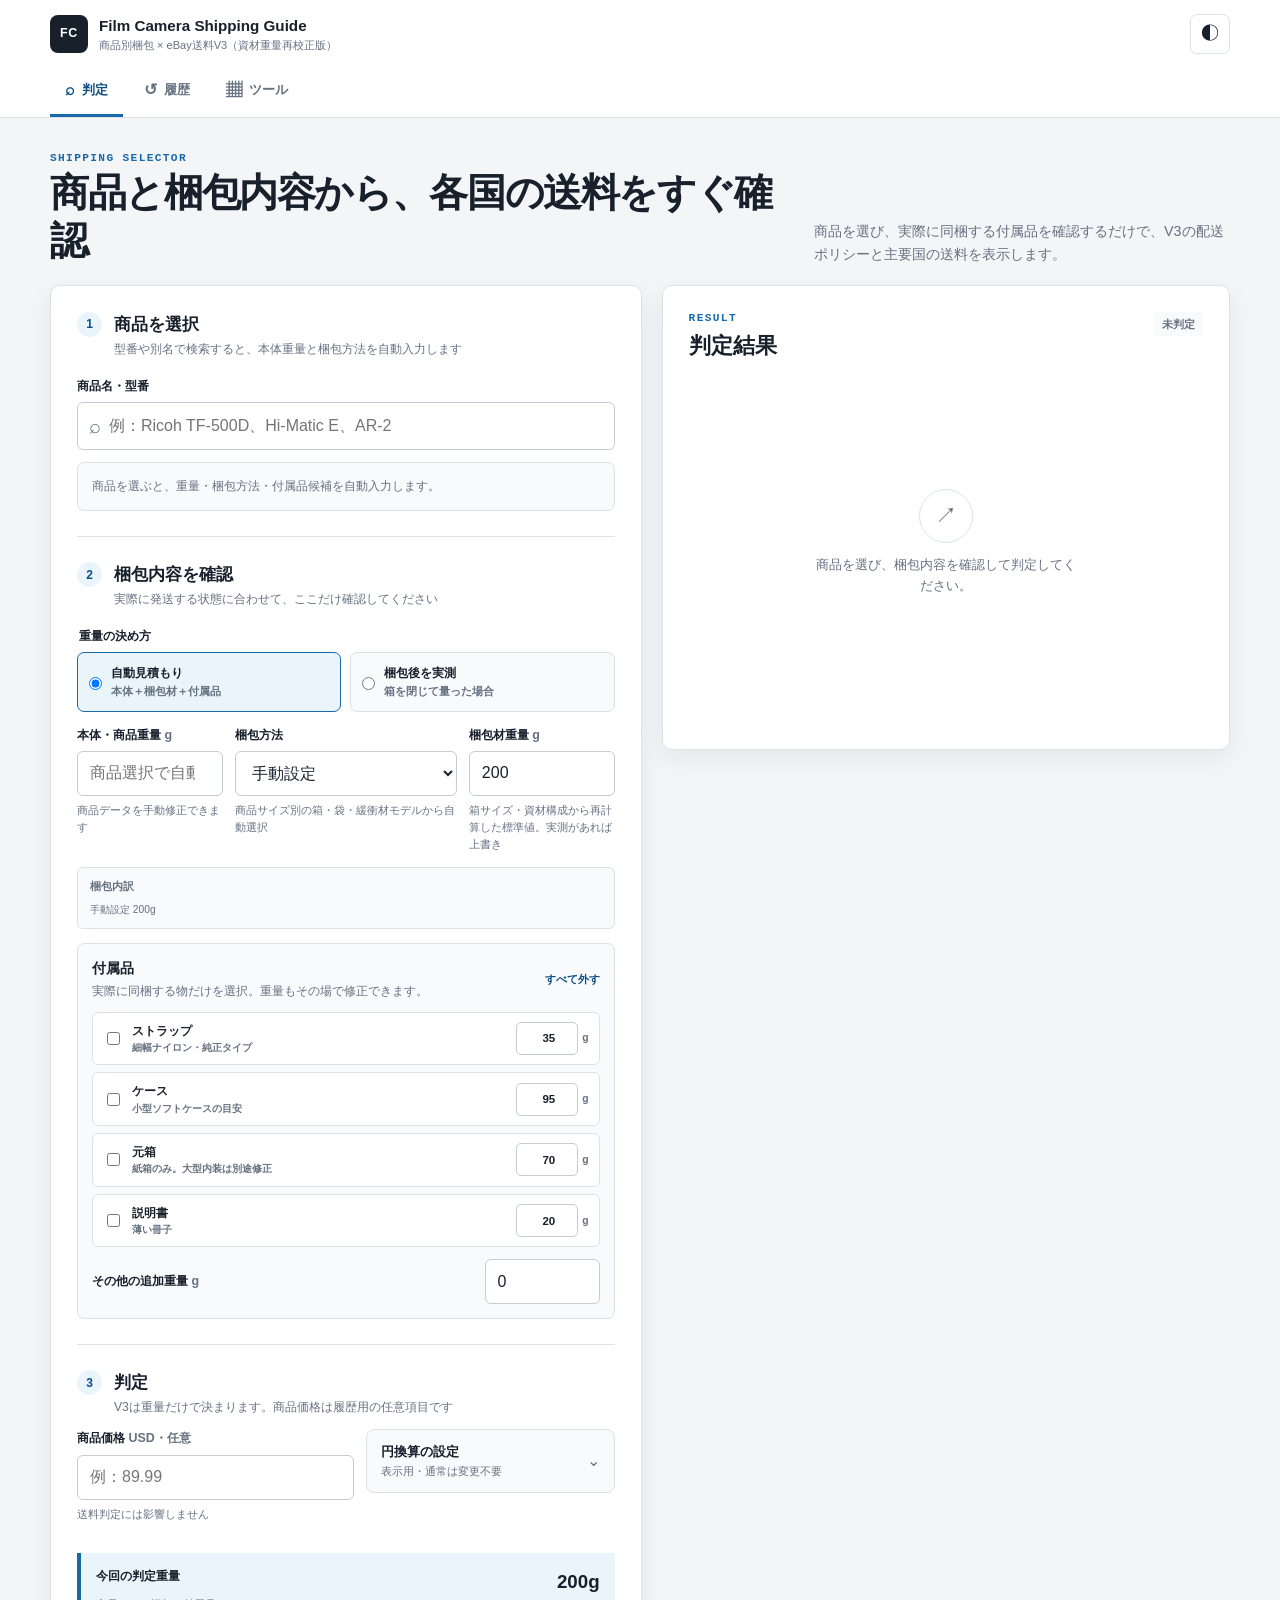
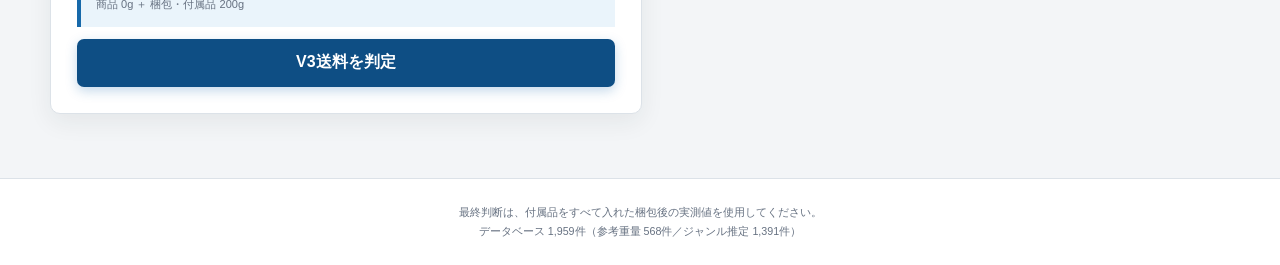
==== film-camera-shipping-assistant-v9-standalone.html @ d475dfb0 "v9" ====
<!doctype html>
<html lang="ja">
<head>
  <meta charset="utf-8">
  <meta name="viewport" content="width=device-width,initial-scale=1,viewport-fit=cover">
  <meta name="description" content="商品別の梱包資材・付属品重量まで予測するフィルムカメラ重量・eBay配送ポリシー判定ツール">
  <meta name="theme-color" content="#111827">
  <title>Film Camera Shipping Guide V8</title>
  <style>:root{
  color-scheme:light;
  --bg:#f3f5f7;--surface:#fff;--surface-2:#f8fafc;--text:#17202b;--muted:#667181;
  --line:#dce2e8;--line-strong:#c4ccd5;--accent:#1769aa;--accent-strong:#0e4e84;--accent-soft:#eaf4fb;
  --good:#197048;--good-soft:#eaf7f0;--warn:#9a5a04;--warn-soft:#fff7e7;--danger:#a33a36;--danger-soft:#fff0ef;
  --shadow:0 8px 24px rgba(28,38,49,.07);--radius:10px;--radius-sm:6px;--page:1180px;
}
:root[data-theme="dark"]{
  color-scheme:dark;--bg:#11161d;--surface:#181f28;--surface-2:#202832;--text:#edf2f7;--muted:#a4afbc;
  --line:#303a46;--line-strong:#46515e;--accent:#67b7ee;--accent-strong:#98d2f6;--accent-soft:#17344a;
  --good:#6fd2a0;--good-soft:#16372b;--warn:#efb45d;--warn-soft:#3a2c14;--danger:#ef8f89;--danger-soft:#3b2221;
  --shadow:0 10px 28px rgba(0,0,0,.22)
}
*{box-sizing:border-box}html{scroll-behavior:smooth}body{margin:0;background:var(--bg);color:var(--text);font-family:-apple-system,BlinkMacSystemFont,"Segoe UI","Noto Sans JP",sans-serif;line-height:1.55}button,input,select,textarea{font:inherit;color:inherit}button{cursor:pointer}a{color:inherit}.site-header{position:sticky;top:0;z-index:30;background:color-mix(in srgb,var(--surface) 94%,transparent);border-bottom:1px solid var(--line);backdrop-filter:blur(14px)}.header-inner{width:min(calc(100% - 32px),var(--page));height:68px;margin:auto;display:flex;align-items:center;justify-content:space-between}.brand{display:flex;align-items:center;gap:11px;text-decoration:none}.brand-mark{display:grid;place-items:center;width:38px;height:38px;border-radius:8px;background:var(--text);color:var(--surface);font-weight:850;font-size:.78rem;letter-spacing:.05em}.brand strong,.brand small{display:block}.brand strong{font-size:.95rem}.brand small{color:var(--muted);font-size:.69rem}.icon-button{width:40px;height:40px;border:1px solid var(--line);border-radius:7px;background:var(--surface);font-size:1.1rem}.main-nav{width:min(calc(100% - 32px),var(--page));margin:auto;display:flex;gap:6px;overflow-x:auto;scrollbar-width:none}.main-nav::-webkit-scrollbar{display:none}.nav-button{position:relative;display:flex;align-items:center;gap:7px;flex:0 0 auto;padding:10px 15px 11px;border:0;border-bottom:3px solid transparent;background:transparent;color:var(--muted);font-size:.82rem;font-weight:700}.nav-button span{font-size:1rem}.nav-button b{font:inherit}.nav-button em{display:grid;place-items:center;min-width:18px;height:18px;padding:0 4px;border-radius:9px;background:var(--accent);color:#fff;font-style:normal;font-size:.6rem}.nav-button.is-active{color:var(--accent-strong);border-bottom-color:var(--accent)}.page-shell{width:min(calc(100% - 32px),var(--page));margin:auto;padding:34px 0 64px}.view[hidden]{display:none}.page-heading{display:grid;grid-template-columns:minmax(0,1.4fr) minmax(280px,.8fr);gap:36px;align-items:end;margin-bottom:26px}.page-heading.compact{margin-bottom:22px}.page-heading h1{margin:4px 0 0;font-size:clamp(1.65rem,4vw,2.45rem);line-height:1.22;letter-spacing:-.035em}.page-heading>p{margin:0;color:var(--muted);font-size:.9rem}.eyebrow{margin:0;color:var(--accent);font:800 .7rem/1.2 ui-monospace,SFMono-Regular,Menlo,monospace;letter-spacing:.12em}.panel{background:var(--surface);border:1px solid var(--line);border-radius:var(--radius);box-shadow:var(--shadow)}.judge-layout{display:grid;grid-template-columns:minmax(0,1.02fr) minmax(390px,.98fr);gap:20px;align-items:start}.form-panel,.result-panel{padding:26px}.result-panel{position:sticky;top:126px;min-height:0}.section-title{display:flex;gap:12px;align-items:flex-start;margin-bottom:18px}.section-title>span{display:grid;place-items:center;flex:0 0 25px;height:25px;border-radius:50%;background:var(--accent-soft);color:var(--accent-strong);font-weight:850;font-size:.75rem}.section-title h2,.subheading h2,.source-panel h2{margin:0;font-size:1.05rem}.section-title p,.subheading p{margin:2px 0 0;color:var(--muted);font-size:.76rem}.section-divider{height:1px;margin:25px 0;background:var(--line)}label,legend{font-size:.78rem;font-weight:750}.field{display:grid;gap:6px;align-content:start}.field label span{color:var(--muted);font-weight:600}.field small{min-height:1.2em;color:var(--muted);font-size:.69rem}.field-error{color:var(--danger)!important}.field-grid{display:grid;grid-template-columns:1fr 1fr;gap:14px}.field input,.field select,.field textarea,.db-search input,.filter-grid select,.genre-estimator select,.search-input-wrap{width:100%;border:1px solid var(--line-strong);border-radius:var(--radius-sm);background:var(--surface);transition:border-color .15s,box-shadow .15s}.field input,.field select,.db-search input,.filter-grid select,.genre-estimator select{height:45px;padding:0 12px}.field textarea{padding:10px 12px;resize:vertical}.field input:focus,.field select:focus,.field textarea:focus,.db-search input:focus,.filter-grid select:focus,.genre-estimator select:focus,.search-input-wrap:focus-within{outline:0;border-color:var(--accent);box-shadow:0 0 0 3px color-mix(in srgb,var(--accent) 18%,transparent)}.search-combobox{position:relative;display:grid;gap:6px}.search-input-wrap{display:flex;align-items:center;padding:0 11px}.search-input-wrap span{color:var(--muted);font-size:1.25rem}.search-input-wrap input{width:100%;height:46px;padding:0 8px;border:0;outline:0;background:transparent}.suggestions{position:absolute;top:76px;left:0;right:0;z-index:20;max-height:360px;overflow:auto;border:1px solid var(--line-strong);border-radius:7px;background:var(--surface);box-shadow:0 14px 32px rgba(0,0,0,.15)}.suggestions.inline{position:relative;top:auto;margin:-8px 0 12px}.suggestion{display:grid;grid-template-columns:1fr auto;gap:10px;width:100%;padding:11px 12px;border:0;border-bottom:1px solid var(--line);background:transparent;text-align:left}.suggestion:last-child{border-bottom:0}.suggestion:hover,.suggestion[aria-selected="true"]{background:var(--accent-soft)}.suggestion strong,.suggestion small{display:block}.suggestion small{color:var(--muted);font-size:.68rem}.suggestion-weight{text-align:right;font-size:.75rem;font-weight:800}.selected-item{margin-top:12px;padding:14px;border:1px solid var(--line);border-radius:7px;background:var(--surface-2)}.empty-state-small{color:var(--muted);font-size:.78rem}.selected-title{display:flex;justify-content:space-between;gap:12px;align-items:flex-start}.selected-title h3{margin:0;font-size:.96rem}.selected-title button{border:0;background:transparent;color:var(--muted);font-size:.75rem}.selected-meta{display:flex;flex-wrap:wrap;gap:6px;margin-top:8px}.tag,.quality-badge{display:inline-flex;align-items:center;min-height:23px;padding:2px 7px;border:1px solid var(--line);border-radius:4px;background:var(--surface);color:var(--muted);font-size:.66rem;font-weight:700}.quality-badge.reference{border-color:color-mix(in srgb,var(--good) 38%,var(--line));color:var(--good);background:var(--good-soft)}.quality-badge.estimate{border-color:color-mix(in srgb,var(--warn) 38%,var(--line));color:var(--warn);background:var(--warn-soft)}.quality-badge.local{border-color:color-mix(in srgb,var(--accent) 38%,var(--line));color:var(--accent-strong);background:var(--accent-soft)}.selected-weight{display:grid;grid-template-columns:1fr 1fr;gap:12px;margin-top:13px;padding-top:12px;border-top:1px solid var(--line)}.selected-weight span{display:block;color:var(--muted);font-size:.67rem}.selected-weight strong{font-size:.95rem}.weight-mode{display:grid;grid-template-columns:1fr 1fr;gap:9px;margin:18px 0;padding:0;border:0}.weight-mode legend{grid-column:1/-1;margin-bottom:5px}.radio-card{display:flex;gap:9px;padding:11px;border:1px solid var(--line);border-radius:7px;background:var(--surface-2);cursor:pointer}.radio-card:has(input:checked){border-color:var(--accent);background:var(--accent-soft)}.radio-card input{margin:3px 0 0}.radio-card strong,.radio-card small{display:block}.radio-card small{color:var(--muted);font-size:.67rem}.extras-block{margin-top:15px;padding:14px;border:1px solid var(--line);border-radius:7px;background:var(--surface-2)}.subheading{display:flex;align-items:center;justify-content:space-between;gap:12px;margin-bottom:11px}.subheading h3{margin:0;font-size:.88rem}.subheading span{color:var(--muted);font-size:.69rem}.text-button{padding:3px 0;border:0;background:transparent;color:var(--accent-strong);font-size:.7rem;font-weight:700}.chip-grid{display:flex;flex-wrap:wrap;gap:7px}.extra-chip{display:inline-flex;gap:6px;align-items:center;padding:7px 9px;border:1px solid var(--line-strong);border-radius:5px;background:var(--surface);font-size:.7rem}.extra-chip.is-active{color:var(--accent-strong);border-color:var(--accent);background:var(--accent-soft)}.compact-field{grid-template-columns:1fr 115px;align-items:center;margin-top:12px}.weight-summary{display:grid;grid-template-columns:1fr auto;gap:0 12px;margin:18px 0;padding:14px 15px;border-left:4px solid var(--accent);background:var(--accent-soft)}.weight-summary span{font-size:.76rem;font-weight:750}.weight-summary strong{font-size:1.17rem}.weight-summary small{grid-column:1/-1;color:var(--muted);font-size:.69rem}.primary-button{width:100%;min-height:48px;border:0;border-radius:7px;background:var(--accent-strong);color:#fff;font-weight:800;box-shadow:0 4px 12px color-mix(in srgb,var(--accent) 25%,transparent)}.primary-button:hover{filter:brightness(1.06)}.result-header{display:flex;justify-content:space-between;align-items:flex-start}.result-header h2{margin:4px 0 0;font-size:1.35rem}.status{padding:4px 8px;border-radius:4px;font-size:.66rem;font-weight:800}.status.neutral{background:var(--surface-2);color:var(--muted)}.status.ready{background:var(--good-soft);color:var(--good)}.status.manual{background:var(--warn-soft);color:var(--warn)}.result-empty{min-height:360px;display:grid;place-content:center;text-align:center;color:var(--muted)}.empty-icon{display:grid;place-items:center;width:54px;height:54px;margin:0 auto 12px;border:1px solid var(--line);border-radius:50%;font-size:1.4rem}.result-empty p{max-width:260px;margin:0;font-size:.82rem}.policy-block,.override-block{margin-top:24px;padding:17px;border:1px solid color-mix(in srgb,var(--accent) 35%,var(--line));border-radius:7px;background:var(--accent-soft)}.policy-block>small,.override-block>small{color:var(--muted);font-size:.68rem}.override-block{margin-top:10px;border-color:color-mix(in srgb,var(--good) 38%,var(--line));background:var(--good-soft)}.override-block .policy-copy-row code{color:var(--good)}.override-block p{margin:8px 0 0;color:var(--muted);font-size:.67rem}.policy-copy-row{display:grid;grid-template-columns:1fr auto;gap:10px;align-items:center;margin-top:5px}.policy-copy-row code{font:850 clamp(1.05rem,3vw,1.45rem)/1.2 ui-monospace,SFMono-Regular,Menlo,monospace;color:var(--accent-strong);word-break:break-all}.policy-copy-row button,.button-row button,.file-button,.pagination button,.view-switch button{min-height:34px;padding:0 10px;border:1px solid var(--line-strong);border-radius:5px;background:var(--surface);font-size:.7rem;font-weight:750}.result-facts{margin:18px 0}.result-facts>div{display:grid;grid-template-columns:125px 1fr;gap:12px;padding:9px 0;border-bottom:1px solid var(--line)}.result-facts dt{color:var(--muted);font-size:.72rem}.result-facts dd{margin:0;text-align:right;font-size:.78rem;font-weight:750}.shipping-section{margin-top:22px}.shipping-cards{display:grid;grid-template-columns:1fr 1fr;gap:8px}.shipping-card{padding:12px;border:1px solid var(--line);border-radius:6px;background:var(--surface-2)}.shipping-card.primary{border-color:color-mix(in srgb,var(--accent) 42%,var(--line));background:var(--accent-soft)}.shipping-card span,.shipping-card strong,.shipping-card small{display:block}.shipping-card span{color:var(--muted);font-size:.67rem}.shipping-card strong{margin:2px 0;font-size:1rem}.shipping-card small{color:var(--muted);font-size:.65rem}.micro-note{color:var(--muted);font-size:.66rem}.warning-box,.manual-box{margin-top:14px;padding:12px;border-radius:6px;font-size:.73rem}.warning-box{border:1px solid color-mix(in srgb,var(--warn) 38%,var(--line));background:var(--warn-soft);color:var(--warn)}.manual-box{border:1px solid color-mix(in srgb,var(--danger) 38%,var(--line));background:var(--danger-soft);color:var(--danger)}.summary-strip{display:grid;grid-template-columns:repeat(4,1fr);margin-top:20px;border:1px solid var(--line);border-radius:8px;background:var(--surface)}.summary-stat{padding:15px 18px;border-right:1px solid var(--line)}.summary-stat:last-child{border-right:0}.summary-stat strong,.summary-stat span{display:block}.summary-stat strong{font-size:1.1rem}.summary-stat span{color:var(--muted);font-size:.68rem}.toolbar{padding:18px}.db-search{display:grid;grid-template-columns:70px 1fr;gap:10px;align-items:center}.filter-grid{display:grid;grid-template-columns:repeat(5,1fr);gap:10px;margin-top:12px}.filter-grid label{display:grid;gap:4px;color:var(--muted);font-size:.67rem}.database-meta{display:flex;align-items:center;justify-content:space-between;margin:18px 0 10px}.database-meta p{margin:0;color:var(--muted);font-size:.78rem}.view-switch{display:flex}.view-switch button{border-radius:0}.view-switch button:first-child{border-radius:5px 0 0 5px}.view-switch button:last-child{margin-left:-1px;border-radius:0 5px 5px 0}.view-switch button.is-active{z-index:1;color:var(--accent-strong);border-color:var(--accent);background:var(--accent-soft)}.item-grid{display:grid;grid-template-columns:repeat(3,1fr);gap:12px}.item-card{display:flex;flex-direction:column;min-height:210px;padding:16px;border:1px solid var(--line);border-radius:8px;background:var(--surface);box-shadow:0 3px 10px rgba(25,35,45,.035);cursor:pointer}.item-card:hover{border-color:var(--line-strong);transform:translateY(-1px)}.item-card-header{display:flex;justify-content:space-between;gap:10px}.item-card h3{margin:2px 0 0;font-size:.92rem;line-height:1.35}.item-brand{color:var(--muted);font-size:.66rem;text-transform:uppercase;letter-spacing:.05em}.item-weight{margin:auto 0 8px}.item-weight strong{display:block;font-size:1.2rem}.item-weight small{color:var(--muted);font-size:.67rem}.item-card-footer{display:flex;justify-content:space-between;gap:8px;padding-top:10px;border-top:1px solid var(--line);color:var(--muted);font-size:.67rem}.table-wrap{overflow:auto;border:1px solid var(--line);border-radius:8px;background:var(--surface)}table{width:100%;min-width:850px;border-collapse:collapse;font-size:.76rem}th,td{padding:11px 13px;border-bottom:1px solid var(--line);text-align:left}th{position:sticky;top:0;background:var(--surface-2);color:var(--muted);font-size:.67rem}tbody tr{cursor:pointer}tbody tr:hover{background:var(--accent-soft)}.pagination{display:flex;align-items:center;justify-content:center;gap:14px;margin-top:20px}.pagination span{color:var(--muted);font-size:.75rem}.pagination button:disabled{opacity:.4;cursor:not-allowed}.genre-estimator{display:grid;grid-template-columns:330px 1fr;gap:20px;padding:20px;margin-bottom:18px}.genre-estimator>div:first-child{display:grid;gap:6px;align-content:start}.genre-estimate-result{display:grid;grid-template-columns:repeat(4,1fr);gap:8px}.estimate-stat{padding:12px;border:1px solid var(--line);border-radius:6px;background:var(--surface-2)}.estimate-stat span,.estimate-stat strong{display:block}.estimate-stat span{color:var(--muted);font-size:.66rem}.estimate-stat strong{font-size:1rem}.genre-grid{display:grid;grid-template-columns:repeat(3,1fr);gap:12px}.genre-card{padding:17px;border:1px solid var(--line);border-radius:8px;background:var(--surface);cursor:pointer}.genre-card:hover{border-color:var(--accent)}.genre-card h3{margin:0;font-size:.93rem}.genre-card .genre-count{margin:3px 0 14px;color:var(--muted);font-size:.68rem}.range-bar{position:relative;height:6px;margin:10px 0 8px;border-radius:3px;background:var(--line)}.range-bar span{position:absolute;top:0;height:6px;border-radius:3px;background:var(--accent)}.genre-numbers{display:flex;justify-content:space-between;color:var(--muted);font-size:.65rem}.genre-examples{margin:11px 0 0;color:var(--muted);font-size:.68rem}.data-layout{display:grid;grid-template-columns:minmax(320px,.8fr) minmax(0,1.2fr);gap:18px}.data-layout>.panel,.source-panel{padding:22px}.data-layout h2{margin:0 0 17px;font-size:1.05rem}.button-row{display:flex;gap:7px}.file-button{display:inline-flex;align-items:center}.file-button input{display:none}.local-list{display:grid;gap:8px}.local-entry{display:grid;grid-template-columns:1fr auto;gap:12px;padding:12px;border:1px solid var(--line);border-radius:6px}.local-entry h3{margin:0;font-size:.84rem}.local-entry p{margin:3px 0 0;color:var(--muted);font-size:.69rem}.local-entry button{border:0;background:transparent;color:var(--danger);font-size:.72rem}.source-panel{margin-top:18px}.source-row{padding:12px 0;border-bottom:1px solid var(--line)}.source-row:last-child{border-bottom:0}.source-row strong,.source-row small{display:block}.source-row a{color:var(--accent-strong);text-decoration:none}.source-row small{color:var(--muted);font-size:.7rem}.quality-legend{display:grid;grid-template-columns:repeat(3,1fr);gap:10px;margin-top:16px}.quality-legend p{margin:0;padding:10px;border:1px solid var(--line);border-radius:6px;background:var(--surface-2);font-size:.69rem}.item-dialog{width:min(650px,calc(100% - 28px));max-height:88vh;padding:0;border:1px solid var(--line);border-radius:10px;background:var(--surface);color:var(--text);box-shadow:0 25px 70px rgba(0,0,0,.3)}.item-dialog::backdrop{background:rgba(6,12,18,.55);backdrop-filter:blur(3px)}.dialog-close{position:absolute;right:12px;top:12px;z-index:1;width:34px;height:34px;border:1px solid var(--line);border-radius:50%;background:var(--surface);font-size:1.15rem}.dialog-body{padding:25px}.dialog-body h2{margin:3px 44px 2px 0;font-size:1.4rem}.dialog-body>.item-brand{font-size:.72rem}.dialog-weight{display:grid;grid-template-columns:1fr 1fr;gap:10px;margin:20px 0}.dialog-weight>div{padding:14px;border:1px solid var(--line);border-radius:7px;background:var(--surface-2)}.dialog-weight span,.dialog-weight strong{display:block}.dialog-weight span{color:var(--muted);font-size:.68rem}.dialog-weight strong{font-size:1.15rem}.detail-list{display:grid;grid-template-columns:1fr 1fr;gap:0 20px;margin:0}.detail-list>div{padding:9px 0;border-bottom:1px solid var(--line)}.detail-list dt{color:var(--muted);font-size:.67rem}.detail-list dd{margin:2px 0 0;font-size:.78rem;font-weight:700}.dialog-actions{display:flex;gap:8px;margin-top:20px}.dialog-actions button{flex:1;min-height:43px;border:1px solid var(--line-strong);border-radius:6px;background:var(--surface);font-weight:750}.dialog-actions .use-item{border-color:var(--accent);background:var(--accent-strong);color:#fff}.toast{position:fixed;left:50%;bottom:calc(20px + env(safe-area-inset-bottom));z-index:60;transform:translateX(-50%);padding:9px 13px;border-radius:5px;background:var(--text);color:var(--surface);font-size:.74rem;font-weight:750;box-shadow:var(--shadow)}.site-footer{padding:22px 16px calc(22px + env(safe-area-inset-bottom));border-top:1px solid var(--line);background:var(--surface);color:var(--muted);text-align:center;font-size:.67rem}.site-footer p{margin:3px}.site-footer a{color:var(--accent-strong)}[hidden]{display:none!important}:focus-visible{outline:3px solid color-mix(in srgb,var(--accent) 35%,transparent);outline-offset:2px}
@media(max-width:1000px){.judge-layout{grid-template-columns:1fr}.result-panel{position:static;min-height:500px}.result-empty{min-height:360px}.item-grid,.genre-grid{grid-template-columns:1fr 1fr}.filter-grid{grid-template-columns:repeat(3,1fr)}.summary-strip{grid-template-columns:1fr 1fr}.summary-stat:nth-child(2){border-right:0}.summary-stat:nth-child(-n+2){border-bottom:1px solid var(--line)}.genre-estimator{grid-template-columns:1fr}.data-layout{grid-template-columns:1fr}}
@media(max-width:680px){.header-inner,.main-nav,.page-shell{width:min(calc(100% - 22px),var(--page))}.header-inner{height:62px}.brand small{display:none}.page-shell{padding-top:28px}.page-heading{grid-template-columns:1fr;gap:10px}.page-heading h1{font-size:1.75rem}.judge-layout{gap:12px}.form-panel,.result-panel{padding:18px 15px}.field-grid,.weight-mode,.shipping-cards{grid-template-columns:1fr}.compact-field{grid-template-columns:1fr}.item-grid,.genre-grid{grid-template-columns:1fr}.filter-grid{grid-template-columns:1fr 1fr}.db-search{grid-template-columns:1fr}.genre-estimate-result{grid-template-columns:1fr 1fr}.quality-legend{grid-template-columns:1fr}.selected-weight,.dialog-weight,.detail-list{grid-template-columns:1fr}.result-facts>div{grid-template-columns:100px 1fr}.summary-strip{grid-template-columns:1fr 1fr}.summary-stat{padding:12px}.nav-button{padding-left:10px;padding-right:10px}.item-dialog{max-height:92vh}.dialog-body{padding:20px 16px}.dialog-actions{flex-direction:column}}
@media(prefers-reduced-motion:reduce){*{scroll-behavior:auto!important;transition:none!important}}

/* v2 data coverage, mount and similarity views */
.coverage-panel{margin-top:14px;padding:18px}.coverage-head{display:flex;align-items:flex-start;justify-content:space-between;gap:16px}.coverage-head h2{margin:2px 0 0;font-size:1rem}.coverage-head>p{max-width:580px;margin:0;color:var(--muted);font-size:.7rem;text-align:right}.coverage-bars{display:grid;grid-template-columns:repeat(3,1fr);gap:8px 18px;margin-top:14px}.coverage-row{display:grid;grid-template-columns:78px 1fr 48px;gap:8px;align-items:center;font-size:.66rem}.coverage-row>span{overflow:hidden;text-overflow:ellipsis;white-space:nowrap}.coverage-row>div{height:5px;border-radius:4px;background:var(--line);overflow:hidden}.coverage-row i{display:block;height:100%;background:var(--accent)}.coverage-row small{text-align:right;color:var(--muted)}
.genre-inputs{display:grid;gap:7px;align-content:start}.genre-inputs .primary-button{margin-top:5px}.genre-reference-examples{margin-top:12px}.genre-reference-examples h3,.similar-section h3{margin:0 0 8px;font-size:.78rem}.genre-reference-examples>div,.similar-list{display:grid;grid-template-columns:repeat(2,1fr);gap:6px}.genre-reference-examples button,.similar-list button{display:flex;justify-content:space-between;gap:10px;padding:9px 10px;border:1px solid var(--line);border-radius:5px;background:var(--surface-2);font-size:.68rem;text-align:left}.genre-reference-examples button span,.similar-list button span{overflow:hidden;text-overflow:ellipsis;white-space:nowrap}.genre-reference-examples button strong,.similar-list button strong{white-space:nowrap}.similar-section{margin-top:18px;padding-top:16px;border-top:1px solid var(--line)}
@media(max-width:1000px){.coverage-bars{grid-template-columns:repeat(2,1fr)}.filter-grid{grid-template-columns:repeat(3,1fr)}}
@media(max-width:680px){.coverage-head{display:block}.coverage-head>p{margin-top:6px;text-align:left}.coverage-bars{grid-template-columns:1fr}.genre-reference-examples>div,.similar-list{grid-template-columns:1fr}.filter-grid{grid-template-columns:1fr 1fr}}

.selected-weight.three{grid-template-columns:repeat(3,1fr)}
.packing-breakdown{align-self:stretch;padding:10px 12px;border:1px solid var(--line);border-radius:var(--radius-sm);background:var(--surface-2)}
.packing-breakdown>span{display:block;color:var(--muted);font-size:.68rem;font-weight:750}.packing-breakdown>div{display:flex;flex-wrap:wrap;gap:5px;margin-top:6px}.packing-breakdown b{padding:3px 6px;border:1px solid var(--line);border-radius:4px;background:var(--surface);font-size:.62rem}.packing-breakdown p{margin:7px 0 0;color:var(--muted);font-size:.64rem}
.accessory-list{display:grid;gap:7px}.accessory-row{display:grid;grid-template-columns:auto 1fr auto;gap:9px;align-items:center;padding:9px 10px;border:1px solid var(--line);border-radius:6px;background:var(--surface);cursor:pointer}.accessory-row:has(input[type=checkbox]:checked){border-color:var(--accent);background:var(--accent-soft)}.accessory-copy strong,.accessory-copy small{display:block}.accessory-copy strong{font-size:.74rem}.accessory-copy small{color:var(--muted);font-size:.62rem}.accessory-weight{display:flex;align-items:center;gap:4px}.accessory-weight input{width:62px;height:33px;padding:0 7px;border:1px solid var(--line-strong);border-radius:5px;background:var(--surface);text-align:right;font-size:.72rem}.accessory-weight b{color:var(--muted);font-size:.65rem}
.derived-packing{margin:-3px 0 12px;padding:9px 10px;border:1px solid var(--line);border-radius:6px;background:var(--surface-2);color:var(--muted);font-size:.7rem}.derived-packing.ready{border-color:color-mix(in srgb,var(--good) 38%,var(--line));background:var(--good-soft);color:var(--good);font-weight:750}
@media(max-width:680px){.selected-weight.three{grid-template-columns:1fr}.accessory-row{grid-template-columns:auto 1fr}.accessory-weight{grid-column:2;justify-content:flex-end}.packing-breakdown{min-height:0}}

/* V7: progressive disclosure, history and tool hub */
.judge-heading{margin-bottom:20px}.price-field{margin-bottom:16px}.compact-mode{margin:0 0 14px}.disclosure{border:1px solid var(--line);border-radius:8px;background:var(--surface-2);overflow:hidden}.disclosure+ .disclosure{margin-top:10px}.disclosure summary{display:flex;align-items:center;justify-content:space-between;gap:14px;min-height:54px;padding:12px 14px;cursor:pointer;list-style:none}.disclosure summary::-webkit-details-marker{display:none}.disclosure summary span{display:grid;gap:1px;text-align:left}.disclosure summary b{font-size:.8rem}.disclosure summary small{color:var(--muted);font-size:.67rem}.disclosure summary i{font-style:normal;color:var(--muted);transition:transform .18s}.disclosure[open] summary i{transform:rotate(180deg)}.disclosure[open] summary{border-bottom:1px solid var(--line);background:var(--surface)}.disclosure-body{padding:15px}.settings-disclosure{margin-top:10px}.measured-card{margin:8px 0 12px;padding:14px;border:1px solid var(--line);border-radius:8px;background:var(--surface-2)}.judge-action-area{margin-top:14px}.judge-action-area .weight-summary{margin:0 0 12px}.result-primary-grid{display:grid;gap:10px;margin-top:20px}.result-primary-grid .policy-block,.result-primary-grid .override-block{margin:0}.result-save-row{display:flex;align-items:center;justify-content:space-between;gap:12px;margin:10px 0 0;padding:8px 2px;color:var(--muted);font-size:.68rem}.result-save-row button{border:0;background:transparent;color:var(--accent-strong);font-weight:750}.result-disclosure{margin-top:14px;background:var(--surface)}.result-disclosure .shipping-section{margin-top:16px}.recent-result-history{display:grid;gap:7px;width:min(340px,100%);margin:20px auto 0;padding-top:14px;border-top:1px solid var(--line);text-align:left}.recent-result-history>span{color:var(--muted);font-size:.68rem;font-weight:750}.recent-history-item{display:grid;grid-template-columns:1fr auto;gap:1px 10px;padding:9px 10px;border:1px solid var(--line);border-radius:6px;background:var(--surface);text-align:left}.recent-history-item span{overflow:hidden;text-overflow:ellipsis;white-space:nowrap;font-size:.72rem}.recent-history-item b{grid-row:1/3;grid-column:2;font-size:.67rem;color:var(--accent-strong)}.recent-history-item small{color:var(--muted);font-size:.63rem}.recent-history-all{padding:5px;border:0;background:transparent;color:var(--accent-strong);font-size:.68rem;font-weight:750}.history-toolbar{display:grid;grid-template-columns:1fr auto;gap:18px;align-items:end;padding:18px;margin-bottom:14px}.history-search{display:grid;gap:6px}.history-search label{font-size:.72rem}.history-search input{height:44px;padding:0 12px;border:1px solid var(--line-strong);border-radius:6px;background:var(--surface)}.history-meta{text-align:right}.history-meta strong,.history-meta span{display:block}.history-meta strong{font-size:1rem}.history-meta span{color:var(--muted);font-size:.65rem}.history-list{display:grid;gap:12px}.history-card{display:grid;grid-template-columns:1fr auto;overflow:hidden}.history-card-main{padding:17px}.history-card-title{display:flex;justify-content:space-between;gap:12px}.history-card-title span{color:var(--muted);font-size:.65rem}.history-card-title h2{margin:2px 0 0;font-size:.98rem}.history-delete{width:30px;height:30px;border:0;background:transparent;color:var(--muted);font-size:1.1rem}.history-key-values{display:grid;grid-template-columns:repeat(4,minmax(0,1fr));gap:8px;margin-top:13px}.history-key-values>div{padding:9px;border:1px solid var(--line);border-radius:6px;background:var(--surface-2)}.history-key-values span,.history-key-values strong{display:block}.history-key-values span{color:var(--muted);font-size:.61rem}.history-key-values strong{margin-top:2px;overflow:hidden;text-overflow:ellipsis;font-size:.76rem;white-space:nowrap}.history-region-note{margin:9px 0 0;color:var(--muted);font-size:.66rem}.history-card-actions{display:grid;align-content:center;gap:7px;min-width:150px;padding:14px;border-left:1px solid var(--line);background:var(--surface-2)}.history-card-actions button,.history-management-actions button{min-height:38px;padding:0 11px;border:1px solid var(--line-strong);border-radius:6px;background:var(--surface);font-size:.7rem;font-weight:750}.history-card-actions button:first-child{border-color:var(--accent);background:var(--accent-strong);color:#fff}.history-empty{display:grid;place-items:center;padding:50px 20px;text-align:center}.history-empty span{font-size:2rem}.history-empty h2{margin:8px 0 2px;font-size:1.05rem}.history-empty p{margin:0 0 15px;color:var(--muted);font-size:.76rem}.history-empty button{min-height:40px;padding:0 14px;border:0;border-radius:6px;background:var(--accent-strong);color:#fff;font-weight:750}.history-management{margin-top:16px}.history-management-actions{display:flex;flex-wrap:wrap;gap:8px}.danger-button{color:var(--danger)!important;border-color:color-mix(in srgb,var(--danger) 38%,var(--line))!important}.tool-grid{display:grid;grid-template-columns:repeat(3,1fr);gap:14px}.tool-card{display:grid;grid-template-columns:44px 1fr auto;gap:13px;align-items:center;padding:20px;text-align:left}.tool-card>span{display:grid;place-items:center;width:44px;height:44px;border-radius:9px;background:var(--accent-soft);color:var(--accent-strong);font-size:1.25rem}.tool-card h2{margin:0;font-size:.95rem}.tool-card p{margin:3px 0 0;color:var(--muted);font-size:.7rem}.tool-card i{font-style:normal;color:var(--muted)}.dataset-disclosure{margin-top:16px}.dataset-disclosure .summary-strip{margin:0;box-shadow:none}.subview-bar{margin-bottom:14px}.subview-bar button{padding:7px 10px;border:1px solid var(--line);border-radius:6px;background:var(--surface);color:var(--accent-strong);font-size:.7rem;font-weight:750}

@media(max-width:1000px){.tool-grid{grid-template-columns:1fr}.result-panel{position:static}.history-card{grid-template-columns:1fr}.history-card-actions{grid-template-columns:1fr 1fr;min-width:0;border-left:0;border-top:1px solid var(--line)}}
@media(max-width:680px){body{padding-bottom:68px}.site-header{position:sticky;backdrop-filter:none}.main-nav{position:fixed;left:0;right:0;bottom:0;z-index:50;width:100%;height:64px;padding:4px max(10px,env(safe-area-inset-left)) calc(4px + env(safe-area-inset-bottom)) max(10px,env(safe-area-inset-right));justify-content:space-around;border-top:1px solid var(--line);background:color-mix(in srgb,var(--surface) 96%,transparent);box-shadow:0 -8px 22px rgba(0,0,0,.08);backdrop-filter:blur(14px)}.nav-button{flex:1;display:grid;place-items:center;gap:0;padding:4px 8px;border:0;border-radius:7px;font-size:.66rem}.nav-button span{font-size:1.15rem}.nav-button.is-active{border:0;background:var(--accent-soft)}.nav-button em{position:absolute;top:1px;left:calc(50% + 8px)}.page-shell{padding-bottom:28px}.judge-heading p{display:none}.form-panel,.result-panel{padding:16px 14px}.history-toolbar{grid-template-columns:1fr}.history-meta{text-align:left;display:flex;gap:8px;align-items:center}.history-meta span{display:inline}.history-key-values{grid-template-columns:1fr 1fr}.history-card-actions{grid-template-columns:1fr}.result-save-row{align-items:flex-start}.tool-card{padding:16px}.disclosure-body{padding:13px}.site-footer{display:none}}

/* V8: daily workflow, always-open packing editor, V3 multi-country results */
.packing-editor{display:grid;gap:14px}
.packing-fields{display:grid;grid-template-columns:minmax(0,.82fr) minmax(0,1.25fr) minmax(0,.82fr);gap:12px}
.packing-editor .packing-breakdown{margin:0}
.extras-block.always-open{margin-top:0;background:var(--surface-2)}
.compact-title{margin-bottom:12px}
.final-input-row{display:grid;grid-template-columns:minmax(0,1fr) minmax(230px,.9fr);gap:12px;align-items:start}
.final-input-row .settings-disclosure{margin:0}
.result-primary-grid{grid-template-columns:1fr 1fr}
.rate-table-block{padding:15px;border:1px solid var(--line);border-radius:7px;background:var(--surface-2)}
.quick-shipping-section{margin-top:14px;padding-top:14px;border-top:1px solid var(--line)}
.quick-shipping-section .subheading{align-items:flex-start}
.quick-shipping-section .subheading p{max-width:410px}
.shipping-cards.primary-routes{grid-template-columns:repeat(2,minmax(0,1fr));gap:9px}
.primary-routes .shipping-card{min-height:108px;padding:13px 14px;background:var(--surface)}
.primary-routes .shipping-card.speedpak{border-color:color-mix(in srgb,var(--accent) 28%,var(--line));background:color-mix(in srgb,var(--accent-soft) 44%,var(--surface))}
.primary-routes .shipping-card.airpacket{background:var(--surface-2)}
.shipping-card .route-country{font-size:.76rem;font-weight:800;color:var(--text)}
.shipping-card .route-service{margin-top:5px;color:var(--muted);font-size:.61rem}
.shipping-card .route-service b{color:var(--text);font-weight:700}
.all-routes{grid-template-columns:repeat(2,minmax(0,1fr))}
.v3-reference-panel{margin-top:16px;padding:20px}
.v3-reference-panel>.subheading button{min-height:38px;padding:0 12px;border:1px solid var(--line-strong);border-radius:6px;background:var(--surface);color:var(--accent-strong);font-size:.7rem;font-weight:750}
.v3-rule-grid{display:grid;grid-template-columns:repeat(4,minmax(0,1fr));gap:8px;margin-bottom:12px}
.v3-rule-grid>div{padding:11px;border:1px solid var(--line);border-radius:7px;background:var(--surface-2)}
.v3-rule-grid strong,.v3-rule-grid span{display:block}
.v3-rule-grid strong{font-size:.74rem}.v3-rule-grid span{margin-top:3px;color:var(--muted);font-size:.63rem}
.embedded-reference{margin-top:0}
#codexPromptText{max-height:420px;margin:0;overflow:auto;white-space:pre-wrap;word-break:break-word;font:500 .66rem/1.65 ui-monospace,SFMono-Regular,Menlo,Consolas,monospace;color:var(--text)}
.workflow-hint{margin-top:10px;padding:10px 12px;border-left:3px solid var(--accent);background:var(--accent-soft);font-size:.7rem;color:var(--accent-strong)}
@media(max-width:820px){
  .packing-fields,.final-input-row{grid-template-columns:1fr}
  .v3-rule-grid{grid-template-columns:1fr 1fr}
}
@media(max-width:680px){
  .form-panel,.result-panel{padding:18px}
  .shipping-cards.primary-routes,.all-routes{grid-template-columns:1fr 1fr}
  .primary-routes .shipping-card{min-height:96px;padding:11px}
  .judge-action-area{position:sticky;bottom:72px;z-index:8;margin:16px -8px -8px;padding:10px 8px 8px;border-top:1px solid var(--line);background:color-mix(in srgb,var(--surface) 94%,transparent);backdrop-filter:blur(10px)}
  .v3-rule-grid{grid-template-columns:1fr}
  .result-primary-grid{grid-template-columns:1fr}
}

</style>
</head>
<body>
  <header class="site-header">
    <div class="header-inner">
      <a class="brand" href="#judge" aria-label="配送判定へ">
        <span class="brand-mark" aria-hidden="true">FC</span>
        <span><strong>Film Camera Shipping Guide</strong><small>商品別梱包 × eBay送料V3（資材重量再校正版）</small></span>
      </a>
      <button id="themeToggle" class="icon-button" type="button" aria-label="表示テーマを切り替える">◐</button>
    </div>
    <nav class="main-nav" aria-label="メインメニュー">
      <button class="nav-button is-active" data-view="judge" type="button"><span aria-hidden="true">⌕</span><b>判定</b></button>
      <button class="nav-button" data-view="history" type="button"><span aria-hidden="true">↺</span><b>履歴</b><em id="navHistoryCount" hidden>0</em></button>
      <button class="nav-button" data-view="tools" type="button"><span aria-hidden="true">▦</span><b>ツール</b></button>
    </nav>
  </header>

  <main class="page-shell">
    <section id="view-judge" class="view is-active" data-view-panel="judge">
      <div class="page-heading judge-heading">
        <div><p class="eyebrow">SHIPPING SELECTOR</p><h1>商品と梱包内容から、各国の送料をすぐ確認</h1></div>
        <p>商品を選び、実際に同梱する付属品を確認するだけで、V3の配送ポリシーと主要国の送料を表示します。</p>
      </div>

      <div class="judge-layout">
        <form id="judgeForm" class="panel form-panel" novalidate>
          <div class="section-title"><span>1</span><div><h2>商品を選択</h2><p>型番や別名で検索すると、本体重量と梱包方法を自動入力します</p></div></div>
          <div class="search-combobox" id="judgeSearchBox">
            <label for="productSearch">商品名・型番</label>
            <div class="search-input-wrap"><span aria-hidden="true">⌕</span><input id="productSearch" type="search" autocomplete="off" placeholder="例：Ricoh TF-500D、Hi-Matic E、AR-2"></div>
            <div id="searchSuggestions" class="suggestions" role="listbox" hidden></div>
          </div>
          <div id="selectedItemCard" class="selected-item empty-state-small">商品を選ぶと、重量・梱包方法・付属品候補を自動入力します。</div>

          <div class="section-divider"></div>
          <div class="section-title"><span>2</span><div><h2>梱包内容を確認</h2><p>実際に発送する状態に合わせて、ここだけ確認してください</p></div></div>

          <fieldset class="weight-mode compact-mode">
            <legend>重量の決め方</legend>
            <label class="radio-card"><input type="radio" name="weightMode" value="estimate" checked><span><strong>自動見積もり</strong><small>本体＋梱包材＋付属品</small></span></label>
            <label class="radio-card"><input type="radio" name="weightMode" value="measured"><span><strong>梱包後を実測</strong><small>箱を閉じて量った場合</small></span></label>
          </fieldset>

          <div id="estimateControls" class="packing-editor">
            <div class="packing-fields">
              <div class="field"><label for="baseWeight">本体・商品重量 <span>g</span></label><input id="baseWeight" type="number" inputmode="decimal" min="0" step="1" placeholder="商品選択で自動入力"><small id="baseWeightHelp">商品データを手動修正できます</small></div>
              <div class="field"><label for="packingProfile">梱包方法</label><select id="packingProfile"><option value="custom">手動設定</option></select><small>商品サイズ別の箱・袋・緩衝材モデルから自動選択</small></div>
              <div class="field"><label for="packingWeight">梱包材重量 <span>g</span></label><input id="packingWeight" type="number" inputmode="decimal" min="0" step="1" value="200"><small id="packingHelp">箱サイズ・資材構成から再計算した標準値。実測があれば上書き</small></div>
            </div>
            <div id="packingBreakdown" class="packing-breakdown"><span>梱包材の内訳</span><p>商品を選ぶと資材ごとの予測を表示します。</p></div>

            <div class="extras-block always-open">
              <div class="subheading"><div><h3>付属品</h3><p>実際に同梱する物だけを選択。重量もその場で修正できます。</p></div><button id="clearExtras" class="text-button" type="button">すべて外す</button></div>
              <div id="extraPresets" class="accessory-list"></div>
              <div class="field compact-field"><label for="customExtra">その他の追加重量 <span>g</span></label><input id="customExtra" type="number" inputmode="decimal" min="0" step="1" value="0"></div>
            </div>
          </div>

          <div id="measuredControls" class="field measured-card" hidden><label for="measuredWeight">梱包後の実測重量 <span>g</span></label><input id="measuredWeight" type="number" inputmode="decimal" min="0.1" step="0.1" placeholder="例：742"><small>付属品をすべて入れ、箱を閉じた状態の重量を入力</small></div>

          <div class="section-divider"></div>
          <div class="section-title compact-title"><span>3</span><div><h2>判定</h2><p>V3は重量だけで決まります。商品価格は履歴用の任意項目です</p></div></div>
          <div class="final-input-row">
            <div class="field price-field"><label for="priceUsd">商品価格 <span>USD・任意</span></label><input id="priceUsd" type="number" inputmode="decimal" min="0" step="0.01" placeholder="例：89.99"><small id="priceError">送料判定には影響しません</small></div>
            <details class="disclosure settings-disclosure">
              <summary><span><b>円換算の設定</b><small>表示用・通常は変更不要</small></span><i aria-hidden="true">⌄</i></summary>
              <div class="disclosure-body"><div class="field"><label for="exchangeRate">ドル円レート <span>円/USD</span></label><input id="exchangeRate" type="number" inputmode="decimal" min="1" step="0.01" value="150"><small>各送料の概算円表示に使用し、端末へ保存します</small></div></div>
            </details>
          </div>

          <div class="judge-action-area">
            <div class="weight-summary"><span>今回の判定重量</span><strong id="calculatedWeight">—</strong><small id="weightSummaryNote">商品を選択してください</small></div>
            <button id="judgeButton" class="primary-button" type="submit">V3送料を判定</button>
          </div>
        </form>

        <aside class="panel result-panel" id="resultPanel" aria-live="polite">
          <div class="result-header"><div><p class="eyebrow">RESULT</p><h2>判定結果</h2></div><span id="resultStatus" class="status neutral">未判定</span></div>
          <div id="resultEmpty" class="result-empty">
            <div class="empty-icon">↗</div><p>商品を選び、梱包内容を確認して判定してください。</p>
            <div id="recentResultHistory" class="recent-result-history" hidden></div>
          </div>
          <div id="resultContent" hidden>
            <div class="result-primary-grid">
              <div class="policy-block"><small>配送ポリシー</small><div class="policy-copy-row"><code id="policyName"></code><button id="copyPolicy" type="button">コピー</button></div></div>
              <div class="rate-table-block"><small>国際送料テーブル</small><div class="policy-copy-row"><code id="rateTableQuick"></code><button id="copyRateTable" type="button">コピー</button></div></div>
            </div>

            <section class="quick-shipping-section">
              <div class="subheading"><div><h3>主要な配送先の購入者送料</h3><p>米国だけを特別扱いせず、普段確認する国をまとめて表示</p></div><span id="rateCaption"></span></div>
              <div id="shippingCards" class="shipping-cards primary-routes"></div>
            </section>

            <div class="result-save-row"><span id="historySaveState">判定すると履歴へ自動保存されます</span><button type="button" data-open-view="history">履歴を見る</button></div>
            <div id="resultWarning" class="warning-box" hidden></div>
            <div id="resultManual" class="manual-box" hidden></div>

            <details class="disclosure result-disclosure">
              <summary><span><b>その他の地域・判定条件</b><small>日本郵便地帯と入力内容</small></span><i aria-hidden="true">⌄</i></summary>
              <div class="disclosure-body">
                <dl class="result-facts">
                  <div><dt>商品</dt><dd id="resultProduct"></dd></div>
                  <div><dt>判定重量</dt><dd id="resultWeight"></dd></div>
                  <div><dt>重量区分</dt><dd id="resultWeightTier"></dd></div>
                  <div><dt>商品価格</dt><dd id="resultPrice"></dd></div>
                  <div><dt>米国サービス</dt><dd id="resultPriceTier"></dd></div>
                  <div><dt>国際基本料金</dt><dd id="resultInternationalBase"></dd></div>
                  <div><dt>国際送料一覧</dt><dd id="resultRateTable"></dd></div>
                </dl>
                <section class="shipping-section"><div class="subheading"><h3>すべての地域グループ</h3><span>V3設定値</span></div><div id="allShippingCards" class="shipping-cards all-routes"></div><p class="micro-note">英国・ドイツ・オーストラリアはSpeedPAK Economy。その他の国はEconomy International Shippingとして表示し、実際の発送は日本郵便 国際エアパケットです。Japanは配送先に含みません。</p></section>
              </div>
            </details>
          </div>
        </aside>
      </div>
    </section>

    <section id="view-history" class="view" data-view-panel="history" hidden>
      <div class="page-heading compact"><div><p class="eyebrow">HISTORY</p><h1>判定履歴</h1></div><p>判定結果はこの端末に自動保存されます。過去の条件をそのまま呼び戻せます。</p></div>
      <div class="history-toolbar panel">
        <div class="history-search"><label for="historySearch">履歴を検索</label><input id="historySearch" type="search" placeholder="商品名・ポリシー名"></div>
        <div class="history-meta"><strong id="historyCount">0件</strong><span>最大100件を保存</span></div>
      </div>
      <div id="historyList" class="history-list"></div>
      <div id="historyEmpty" class="panel history-empty"><span>↺</span><h2>履歴はまだありません</h2><p>配送判定を行うと自動的に保存されます。</p><button type="button" data-open-view="judge">最初の判定をする</button></div>
      <details class="panel history-management disclosure">
        <summary><span><b>履歴データの管理</b><small>書き出し・読み込み・全削除</small></span><i aria-hidden="true">⌄</i></summary>
        <div class="disclosure-body history-management-actions">
          <button id="exportHistory" type="button">JSONを書き出す</button>
          <label class="file-button">JSONを読み込む<input id="importHistory" type="file" accept="application/json"></label>
          <button id="clearHistory" class="danger-button" type="button">履歴をすべて削除</button>
        </div>
      </details>
    </section>

    <section id="view-tools" class="view" data-view-panel="tools" hidden>
      <div class="page-heading compact"><div><p class="eyebrow">TOOLS</p><h1>必要なときだけ使う補助ツール</h1></div><p>データベースや実測登録は、日常の判定画面から分けました。</p></div>
      <div class="tool-grid">
        <button type="button" class="tool-card panel" data-open-view="database"><span aria-hidden="true">⌕</span><div><h2>重量データベース</h2><p>機種を一覧で検索し、重量・梱包情報を確認</p></div><i>→</i></button>
        <button type="button" class="tool-card panel" data-open-view="genres"><span aria-hidden="true">≈</span><div><h2>ジャンルから予測</h2><p>未登録機種を似た種類の重量分布から推定</p></div><i>→</i></button>
        <button type="button" class="tool-card panel" data-open-view="data"><span aria-hidden="true">＋</span><div><h2>実測データ</h2><p>本体重量・梱包後重量を端末に保存</p></div><i>→</i></button>
      </div>
      <section class="panel v3-reference-panel">
        <div class="subheading"><div><h2>eBay送料V3の運用ルール</h2><p>今回Seller Hubへ入力したExcelを正とし、Codex向けプロンプトは操作手順の参考として保存しています。</p></div><button id="copyCodexPrompt" type="button">プロンプトをコピー</button></div>
        <div class="v3-rule-grid">
          <div><strong>100g〜1000g</strong><span>100g刻み・10ポリシー</span></div>
          <div><strong>米国</strong><span>SpeedPAK Economy</span></div>
          <div><strong>英国・ドイツ・豪州</strong><span>送料テーブル内で個別設定</span></div>
          <div><strong>その他の国</strong><span>日本郵便 国際エアパケット</span></div>
        </div>
        <details class="disclosure embedded-reference">
          <summary><span><b>Codexへ送ったプロンプトを表示</b><small>参考資料・数値はExcelを優先</small></span><i aria-hidden="true">⌄</i></summary>
          <div class="disclosure-body"><pre id="codexPromptText">添付の「eBay_送料テーブル配送ポリシー作成専用_最終版.xlsx」を参考に、eBay Seller Hubで新しい送料テーブルと配送ポリシーを作成してください。

まず、現在正常に使えている旧配送ポリシーと旧送料テーブルを1件ずつ確認し、以前成功した入力方法や画面の流れを把握してください。今回も、基本的にはそのやり方に合わせて進めてください。

今回の設定は、100gから1000gまで100g刻みです。
各重量ごとに、次の2つを新しく作成してください。

・配送ポリシー 1個
・国際送料テーブル 1個

名称、送料、配送先のグループ分けは、Excelの「操作サマリー」と「国際料金テーブル」を使用してください。

【配送ポリシーの構成】

国内配送：
・米国向け
・サービスは eBay SpeedPAK Economy
・送料はExcelの「米国入力USD」を直接入力
・米国向けの送料テーブルは新しく作成しない

国際配送：
・基本サービスは Economy International Shipping
・基本料金はExcelの「国際基本料金USD」
・同じ重量の国際送料テーブルを紐付ける
・Handling time は 3 business days
・Free shipping にはしない

【国際送料テーブル】

Excelの「国際料金テーブル」にある該当重量の内容を、そのまま入力してください。

・United Kingdom：eBay SpeedPAK Economy
・Germany：eBay SpeedPAK Economy
・Australia：eBay SpeedPAK Economy
・その他の国：Economy International Shipping
  実際の発送方法は日本郵便 国際エアパケット

英国、ドイツ、オーストラリアは個別に設定し、その他の国はExcelの日本郵便地帯別グループに従ってください。
Japanは配送先に含めません。

【作成する配送ポリシー】

CAM0100G-V3
CAM0200G-V3
CAM0300G-V3
CAM0400G-V3
CAM0500G-V3
CAM0600G-V3
CAM0700G-V3
CAM0800G-V3
CAM0900G-V3
CAM1000G-V3

【作成する国際送料テーブル】

INT-AP-SPK-0100G-V3
INT-AP-SPK-0200G-V3
INT-AP-SPK-0300G-V3
INT-AP-SPK-0400G-V3
INT-AP-SPK-0500G-V3
INT-AP-SPK-0600G-V3
INT-AP-SPK-0700G-V3
INT-AP-SPK-0800G-V3
INT-AP-SPK-0900G-V3
INT-AP-SPK-1000G-V3

最初に100g用を作成し、保存後に内容を確認してください。
問題なければ、同じ手順で200gから1000gまで作成してください。

新しい設定がすべて完成したら、現在の商品に適用されている旧ポリシーの重量区分を確認し、同じ重量の新しいポリシーへ変更してください。

例：
旧100g → CAM0100G-V3
旧500g → CAM0500G-V3
旧1000g → CAM1000G-V3

商品の重量は新しく判断せず、現在の重量区分をそのまま使用してください。
配送ポリシー以外の商品情報は変更しないでください。

すべての商品が新しいポリシーへ移行した後、使われていない旧配送ポリシーと旧送料テーブルは、削除できるものだけ整理してください。

ログイン、二段階認証、CAPTCHA、画面上の判断が必要な場面では、操作を止めて確認を求めてください。

作業後は、作成した送料テーブルと配送ポリシー、移行した商品数、削除または残した旧設定を簡潔に報告してください。</pre></div>
        </details>
      </section>
      <details class="panel dataset-disclosure disclosure">
        <summary><span><b>収録データの概要</b><small>データ件数と品質</small></span><i aria-hidden="true">⌄</i></summary>
        <div class="disclosure-body"><section class="summary-strip" id="datasetSummary"></section></div>
      </details>
    </section>

    <section id="view-database" class="view" data-view-panel="database" hidden>
      <div class="subview-bar"><button type="button" data-open-view="tools">← ツールへ戻る</button></div>
      <div class="page-heading compact"><div><p class="eyebrow">DATABASE</p><h1>フィルムカメラ重量データベース</h1></div><p>公称・参考重量と、同ジャンルの推定範囲を区別して収録しています。</p></div>
      <div class="toolbar panel">
        <div class="db-search"><label for="dbSearch">検索</label><input id="dbSearch" type="search" placeholder="メーカー、機種名、型番、別名"></div>
        <div class="filter-grid">
          <label>種類<select id="kindFilter"><option value="">すべて</option><option value="camera">カメラ</option><option value="lens">レンズ</option><option value="accessory">アクセサリー</option></select></label>
          <label>メーカー<select id="brandFilter"><option value="">すべて</option></select></label>
          <label>ジャンル<select id="genreFilter"><option value="">すべて</option></select></label>
          <label>マウント<select id="mountFilter"><option value="">すべて</option></select></label>
          <label>重量データ<select id="qualityFilter"><option value="">すべて</option><option value="reference">参考重量あり</option><option value="genre-estimate">ジャンル推定</option><option value="local">端末の実測値</option></select></label>
          <label>並び順<select id="sortFilter"><option value="relevance">関連度</option><option value="name">名称</option><option value="weightAsc">重量が軽い順</option><option value="weightDesc">重量が重い順</option><option value="yearDesc">発売年が新しい順</option></select></label>
        </div>
      </div>
      <section id="coveragePanel" class="coverage-panel panel"></section>
      <div class="database-meta"><p id="dbCount"></p><div class="view-switch"><button class="is-active" data-db-view="cards" type="button">カード</button><button data-db-view="table" type="button">表</button></div></div>
      <div id="dbCards" class="item-grid"></div>
      <div id="dbTableWrap" class="table-wrap" hidden><table><thead><tr><th>商品</th><th>ジャンル</th><th>形式</th><th>マウント</th><th>重量</th><th>品質</th><th>発売年</th></tr></thead><tbody id="dbTableBody"></tbody></table></div>
      <div class="pagination"><button id="prevPage" type="button">前へ</button><span id="pageInfo"></span><button id="nextPage" type="button">次へ</button></div>
    </section>


    <section id="view-genres" class="view" data-view-panel="genres" hidden>
      <div class="subview-bar"><button type="button" data-open-view="tools">← ツールへ戻る</button></div>
      <div class="page-heading compact"><div><p class="eyebrow">GENRE ESTIMATOR</p><h1>ジャンル別の重さから未登録品を予測</h1></div><p>同じジャンル内の既知機種を比較し、未登録カメラの安全な重量帯を判断できます。</p></div>
      <div class="genre-estimator panel">
        <div class="genre-inputs">
          <label for="unknownProductName">未登録の商品名</label><input id="unknownProductName" type="text" placeholder="例：メーカー不明の90年代AFコンパクト">
          <label for="genreEstimateSelect">近いジャンルを選択</label><select id="genreEstimateSelect"></select>
          <button id="useGenreEstimate" class="primary-button" type="button">この推定を配送判定に使う</button>
        </div>
        <div><div id="genreEstimateResult" class="genre-estimate-result"></div><div id="genreReferenceExamples" class="genre-reference-examples"></div></div>
      </div>
      <div id="genreGrid" class="genre-grid"></div>
    </section>


    <section id="view-data" class="view" data-view-panel="data" hidden>
      <div class="subview-bar"><button type="button" data-open-view="tools">← ツールへ戻る</button></div>
      <div class="page-heading compact"><div><p class="eyebrow">LOCAL MEASUREMENTS</p><h1>自分の実測データを蓄積</h1></div><p>同じ商品を再出品するときは、過去の梱包実測値を最優先で呼び出せます。データは端末内だけに保存されます。</p></div>
      <div class="data-layout">
        <form id="localForm" class="panel">
          <h2>実測値を登録</h2>
          <div class="field"><label for="localProductSearch">商品名</label><input id="localProductSearch" type="search" placeholder="登録済み商品を検索、または新しい商品名"></div>
          <div id="localSuggestions" class="suggestions inline" hidden></div>
          <div class="field-grid">
            <div class="field"><label for="localBareWeight">本体・商品重量 <span>g</span></label><input id="localBareWeight" type="number" min="0" step="0.1" placeholder="任意"></div>
            <div class="field"><label for="localPackedWeight">梱包後重量 <span>g</span></label><input id="localPackedWeight" type="number" min="0" step="0.1" placeholder="任意"></div>
          </div>
          <div class="field"><label for="localGenre">ジャンル</label><select id="localGenre"></select></div>
          <div id="localDerivedPacking" class="derived-packing">本体重量と梱包後重量を入力すると、梱包材重量を自動計算します。</div>
          <div class="field"><label for="localNote">メモ</label><textarea id="localNote" rows="3" placeholder="元箱あり、レンズキャップ込み、箱サイズなど"></textarea></div>
          <button class="primary-button" type="submit">この端末に保存</button>
        </form>
        <div class="panel">
          <div class="subheading"><div><h2>保存済みデータ</h2><p id="localCount"></p></div><div class="button-row"><button id="exportLocal" type="button">書き出す</button><label class="file-button">読み込む<input id="importLocal" type="file" accept="application/json"></label></div></div>
          <div id="localList" class="local-list"></div>
        </div>
      </div>
      <section class="panel source-panel"><h2>データの見方と出典</h2><div id="sourceList"></div><div class="quality-legend"><p><b>B 参考重量</b>：公開仕様として一般的に掲載される代表値。構成違いに注意。</p><p><b>D ジャンル推定</b>：同ジャンルの参考重量分布から算出。実測前の仮判定用。</p><p><b>実測</b>：この端末に保存した値。梱包条件が同じなら最優先。</p></div></section>
    </section>

  </main>

  <dialog id="itemDialog" class="item-dialog"><button id="closeDialog" class="dialog-close" type="button" aria-label="閉じる">×</button><div id="dialogContent"></div></dialog>
  <div id="toast" class="toast" role="status" hidden></div>
  <footer class="site-footer"><p>最終判断は、付属品をすべて入れた梱包後の実測値を使用してください。</p><p id="footerMeta"></p></footer>
  <script>window.FILM_DB={"meta":{"generated":"2026-07-14 V9","recordCount":1959,"referenceCount":568,"cameraCount":1026,"lensCount":738,"accessoryCount":195,"genreCount":44,"notice":"V9：梱包資材と付属品の重量を再校正。袋・厚紙・小箱・60サイズ箱の現実的な資材構成から予測し、過大だった梱包加算を縮小。"},"items":[{"id":"agfaagfaisoletteiii","kind":"camera","brand":"Agfa","name":"Agfa Isolette III","aliases":["Isolette III","アグファ"],"genre":"Medium-format folding camera","genreJa":"中判フォールディング","format":"120","focus":"MF","lensType":"fixed","mount":"Fixed lens","year":1950,"weightG":620,"weightMinG":620,"weightMaxG":620,"weightCondition":"with fixed lens","dataType":"reference","confidence":"B","sourceId":"compiled-specs","catalogDetails":"","searchText":"Agfa Agfa Isolette III Isolette III アグファ Medium-format folding camera 中判フォールディング Fixed lens アグファ","packingMinG":205,"packingMaxG":350,"packingProfile":"camera-large","packingDefaultG":270},{"id":"bronicabronica100mmf35zenzanonpg","kind":"lens","brand":"Bronica","name":"Bronica 100mm f/3.5 Zenzanon PG","aliases":["Zenza Bronica","ブロニカ"],"genre":"Medium-format lens","genreJa":"中判レンズ","format":"120","focus":"MF","lensType":"lens","mount":"Bronica GS-1","year":null,"weightG":null,"weightMinG":460,"weightMaxG":610,"weightCondition":"同ジャンルの既知機種からの推定範囲","dataType":"genre-estimate","confidence":"D","sourceId":"open-model-catalog","catalogDetails":"Lens Mount: PG;Lens: 100mm f/3.5","searchText":"Bronica Bronica 100mm f/3.5 Zenzanon PG Zenza Bronica ブロニカ Medium-format lens 中判レンズ Bronica GS-1 ブロニカ Zenza Bronica","packingMinG":120,"packingMaxG":210,"packingProfile":"lens-medium","packingDefaultG":160},{"id":"bronicabronica105mmf35zenzanons","kind":"lens","brand":"Bronica","name":"Bronica 105mm f/3.5 Zenzanon-S","aliases":["Zenza Bronica","ブロニカ"],"genre":"Medium-format lens","genreJa":"中判レンズ","format":"120","focus":"MF","lensType":"lens","mount":"Bronica S/PS","year":null,"weightG":null,"weightMinG":460,"weightMaxG":610,"weightCondition":"同ジャンルの既知機種からの推定範囲","dataType":"genre-estimate","confidence":"D","sourceId":"open-model-catalog","catalogDetails":"Lens Mount: S,PS;Lens: 105mm f/3.5","searchText":"Bronica Bronica 105mm f/3.5 Zenzanon-S Zenza Bronica ブロニカ Medium-format lens 中判レンズ Bronica S/PS ブロニカ Zenza Bronica","packingMinG":120,"packingMaxG":210,"packingProfile":"lens-medium","packingDefaultG":160},{"id":"bronicabronica110mmf4macrozenzanonps","kind":"lens","brand":"Bronica","name":"Bronica 110mm f/4 Macro Zenzanon-PS","aliases":["Zenza Bronica","ブロニカ"],"genre":"Medium-format lens","genreJa":"中判レンズ","format":"120","focus":"MF","lensType":"lens","mount":"Bronica S/PS","year":null,"weightG":null,"weightMinG":460,"weightMaxG":610,"weightCondition":"同ジャンルの既知機種からの推定範囲","dataType":"genre-estimate","confidence":"D","sourceId":"open-model-catalog","catalogDetails":"Lens Mount: S,PS;Lens: 110mm f/4","searchText":"Bronica Bronica 110mm f/4 Macro Zenzanon-PS Zenza Bronica ブロニカ Medium-format lens 中判レンズ Bronica S/PS ブロニカ Zenza Bronica","packingMinG":120,"packingMaxG":210,"packingProfile":"lens-medium","packingDefaultG":160},{"id":"bronicabronica110mmf40zenzanonpg","kind":"lens","brand":"Bronica","name":"Bronica 110mm f/4.0 Zenzanon PG","aliases":["Zenza Bronica","ブロニカ"],"genre":"Medium-format lens","genreJa":"中判レンズ","format":"120","focus":"MF","lensType":"lens","mount":"Bronica GS-1","year":null,"weightG":null,"weightMinG":460,"weightMaxG":610,"weightCondition":"同ジャンルの既知機種からの推定範囲","dataType":"genre-estimate","confidence":"D","sourceId":"open-model-catalog","catalogDetails":"Lens Mount: PG;Lens: 110mm f/4","searchText":"Bronica Bronica 110mm f/4.0 Zenzanon PG Zenza Bronica ブロニカ Medium-format lens 中判レンズ Bronica GS-1 ブロニカ Zenza Bronica","packingMinG":120,"packingMaxG":210,"packingProfile":"lens-medium","packingDefaultG":160},{"id":"bronicabronica135mmf4zenzanonps","kind":"lens","brand":"Bronica","name":"Bronica 135mm f/4 Zenzanon-PS","aliases":["Zenza Bronica","ブロニカ"],"genre":"Medium-format lens","genreJa":"中判レンズ","format":"120","focus":"MF","lensType":"lens","mount":"Bronica S/PS","year":null,"weightG":null,"weightMinG":460,"weightMaxG":610,"weightCondition":"同ジャンルの既知機種からの推定範囲","dataType":"genre-estimate","confidence":"D","sourceId":"open-model-catalog","catalogDetails":"Lens Mount: S,PS;Lens: 135mm f/4","searchText":"Bronica Bronica 135mm f/4 Zenzanon-PS Zenza Bronica ブロニカ Medium-format lens 中判レンズ Bronica S/PS ブロニカ Zenza Bronica","packingMinG":120,"packingMaxG":210,"packingProfile":"lens-medium","packingDefaultG":160},{"id":"bronicabronica140280mmf56zenzanonsvariogon","kind":"lens","brand":"Bronica","name":"Bronica 140-280mm f/5.6 Zenzanon-S Variogon","aliases":["Zenza Bronica","ブロニカ"],"genre":"Medium-format lens","genreJa":"中判レンズ","format":"120","focus":"MF","lensType":"lens","mount":"Bronica S/PS","year":null,"weightG":null,"weightMinG":460,"weightMaxG":610,"weightCondition":"同ジャンルの既知機種からの推定範囲","dataType":"genre-estimate","confidence":"D","sourceId":"open-model-catalog","catalogDetails":"Lens Mount: S,PS;Lens: 140-280mm f/5.6","searchText":"Bronica Bronica 140-280mm f/5.6 Zenzanon-S Variogon Zenza Bronica ブロニカ Medium-format lens 中判レンズ Bronica S/PS ブロニカ Zenza Bronica","packingMinG":120,"packingMaxG":210,"packingProfile":"lens-medium","packingDefaultG":160},{"id":"bronicabronica150mmf35zenzanonmce","kind":"lens","brand":"Bronica","name":"Bronica 150mm f/3.5 Zenzanon MC E","aliases":["Zenza Bronica","ブロニカ"],"genre":"Medium-format lens","genreJa":"中判レンズ","format":"120","focus":"MF","lensType":"lens","mount":"Bronica E/PE","year":null,"weightG":null,"weightMinG":460,"weightMaxG":610,"weightCondition":"同ジャンルの既知機種からの推定範囲","dataType":"genre-estimate","confidence":"D","sourceId":"open-model-catalog","catalogDetails":"Lens Mount: E,PE;Lens: 150mm f/3.5 ø62","searchText":"Bronica Bronica 150mm f/3.5 Zenzanon MC E Zenza Bronica ブロニカ Medium-format lens 中判レンズ Bronica E/PE ブロニカ Zenza Bronica","packingMinG":120,"packingMaxG":210,"packingProfile":"lens-medium","packingDefaultG":160},{"id":"bronicabronica150mmf35zenzanons","kind":"lens","brand":"Bronica","name":"Bronica 150mm f/3.5 Zenzanon-S","aliases":["Zenza Bronica","ブロニカ"],"genre":"Medium-format lens","genreJa":"中判レンズ","format":"120","focus":"MF","lensType":"lens","mount":"Bronica S/PS","year":null,"weightG":null,"weightMinG":460,"weightMaxG":610,"weightCondition":"同ジャンルの既知機種からの推定範囲","dataType":"genre-estimate","confidence":"D","sourceId":"open-model-catalog","catalogDetails":"Lens Mount: S,PS;Lens: 150mm f/3.5 ø67","searchText":"Bronica Bronica 150mm f/3.5 Zenzanon-S Zenza Bronica ブロニカ Medium-format lens 中判レンズ Bronica S/PS ブロニカ Zenza Bronica","packingMinG":120,"packingMaxG":210,"packingProfile":"lens-medium","packingDefaultG":160},{"id":"bronicabronica150mmf40zenzanonpg","kind":"lens","brand":"Bronica","name":"Bronica 150mm f/4.0 Zenzanon PG","aliases":["Zenza Bronica","ブロニカ"],"genre":"Medium-format lens","genreJa":"中判レンズ","format":"120","focus":"MF","lensType":"lens","mount":"Bronica GS-1","year":null,"weightG":null,"weightMinG":460,"weightMaxG":610,"weightCondition":"同ジャンルの既知機種からの推定範囲","dataType":"genre-estimate","confidence":"D","sourceId":"open-model-catalog","catalogDetails":"Lens Mount: PG;Lens: 150mm f/4 ø72","searchText":"Bronica Bronica 150mm f/4.0 Zenzanon PG Zenza Bronica ブロニカ Medium-format lens 中判レンズ Bronica GS-1 ブロニカ Zenza Bronica","packingMinG":120,"packingMaxG":210,"packingProfile":"lens-medium","packingDefaultG":160},{"id":"bronicabronica150mmf40zenzanonps","kind":"lens","brand":"Bronica","name":"Bronica 150mm f/4.0 Zenzanon PS","aliases":["Zenza Bronica","ブロニカ"],"genre":"Medium-format lens","genreJa":"中判レンズ","format":"120","focus":"MF","lensType":"lens","mount":"Bronica S/PS","year":null,"weightG":null,"weightMinG":460,"weightMaxG":610,"weightCondition":"同ジャンルの既知機種からの推定範囲","dataType":"genre-estimate","confidence":"D","sourceId":"open-model-catalog","catalogDetails":"Lens Mount: S,PS;Lens: 150mm f/4","searchText":"Bronica Bronica 150mm f/4.0 Zenzanon PS Zenza Bronica ブロニカ Medium-format lens 中判レンズ Bronica S/PS ブロニカ Zenza Bronica","packingMinG":120,"packingMaxG":210,"packingProfile":"lens-medium","packingDefaultG":160},{"id":"bronicabronica200mmf45zenzanonpg","kind":"lens","brand":"Bronica","name":"Bronica 200mm f/4.5 Zenzanon PG","aliases":["Zenza Bronica","ブロニカ"],"genre":"Medium-format lens","genreJa":"中判レンズ","format":"120","focus":"MF","lensType":"lens","mount":"Bronica GS-1","year":null,"weightG":null,"weightMinG":460,"weightMaxG":610,"weightCondition":"同ジャンルの既知機種からの推定範囲","dataType":"genre-estimate","confidence":"D","sourceId":"open-model-catalog","catalogDetails":"Lens Mount: PG;Lens: 200mm f/4.5","searchText":"Bronica Bronica 200mm f/4.5 Zenzanon PG Zenza Bronica ブロニカ Medium-format lens 中判レンズ Bronica GS-1 ブロニカ Zenza Bronica","packingMinG":120,"packingMaxG":210,"packingProfile":"lens-medium","packingDefaultG":160},{"id":"bronicabronica200mmf45zenzanonps","kind":"lens","brand":"Bronica","name":"Bronica 200mm f/4.5 Zenzanon PS","aliases":["Zenza Bronica","ブロニカ"],"genre":"Medium-format lens","genreJa":"中判レンズ","format":"120","focus":"MF","lensType":"lens","mount":"Bronica S/PS","year":null,"weightG":null,"weightMinG":460,"weightMaxG":610,"weightCondition":"同ジャンルの既知機種からの推定範囲","dataType":"genre-estimate","confidence":"D","sourceId":"open-model-catalog","catalogDetails":"Lens Mount: S,PS;Lens: 200mm f/4.5","searchText":"Bronica Bronica 200mm f/4.5 Zenzanon PS Zenza Bronica ブロニカ Medium-format lens 中判レンズ Bronica S/PS ブロニカ Zenza Bronica","packingMinG":120,"packingMaxG":210,"packingProfile":"lens-medium","packingDefaultG":160},{"id":"bronicabronica200mmf45zenzanons","kind":"lens","brand":"Bronica","name":"Bronica 200mm f/4.5 Zenzanon-S","aliases":["Zenza Bronica","ブロニカ"],"genre":"Medium-format lens","genreJa":"中判レンズ","format":"120","focus":"MF","lensType":"lens","mount":"Bronica S/PS","year":null,"weightG":null,"weightMinG":460,"weightMaxG":610,"weightCondition":"同ジャンルの既知機種からの推定範囲","dataType":"genre-estimate","confidence":"D","sourceId":"open-model-catalog","catalogDetails":"Lens Mount: S,PS;Lens: 200mm f/4.5","searchText":"Bronica Bronica 200mm f/4.5 Zenzanon-S Zenza Bronica ブロニカ Medium-format lens 中判レンズ Bronica S/PS ブロニカ Zenza Bronica","packingMinG":120,"packingMaxG":210,"packingProfile":"lens-medium","packingDefaultG":160},{"id":"bronicabronica250mmf56zenzanonpg","kind":"lens","brand":"Bronica","name":"Bronica 250mm f/5.6 Zenzanon PG","aliases":["Zenza Bronica","ブロニカ"],"genre":"Medium-format lens","genreJa":"中判レンズ","format":"120","focus":"MF","lensType":"lens","mount":"Bronica GS-1","year":null,"weightG":null,"weightMinG":460,"weightMaxG":610,"weightCondition":"同ジャンルの既知機種からの推定範囲","dataType":"genre-estimate","confidence":"D","sourceId":"open-model-catalog","catalogDetails":"Lens Mount: PG;Lens: 250mm f/5.6","searchText":"Bronica Bronica 250mm f/5.6 Zenzanon PG Zenza Bronica ブロニカ Medium-format lens 中判レンズ Bronica GS-1 ブロニカ Zenza Bronica","packingMinG":120,"packingMaxG":210,"packingProfile":"lens-medium","packingDefaultG":160},{"id":"bronicabronica40mmf4zenzanonmce","kind":"lens","brand":"Bronica","name":"Bronica 40mm f/4 Zenzanon MC E","aliases":["Zenza Bronica","ブロニカ"],"genre":"Medium-format lens","genreJa":"中判レンズ","format":"120","focus":"MF","lensType":"lens","mount":"Bronica E/PE","year":null,"weightG":null,"weightMinG":460,"weightMaxG":610,"weightCondition":"同ジャンルの既知機種からの推定範囲","dataType":"genre-estimate","confidence":"D","sourceId":"open-model-catalog","catalogDetails":"Lens Mount: E,PE;Lens: 40mm f/4-22 ø62","searchText":"Bronica Bronica 40mm f/4 Zenzanon MC E Zenza Bronica ブロニカ Medium-format lens 中判レンズ Bronica E/PE ブロニカ Zenza Bronica","packingMinG":120,"packingMaxG":210,"packingProfile":"lens-medium","packingDefaultG":160},{"id":"bronicabronica40mmf4zenzanons","kind":"lens","brand":"Bronica","name":"Bronica 40mm f/4 Zenzanon S","aliases":["Zenza Bronica","ブロニカ"],"genre":"Medium-format lens","genreJa":"中判レンズ","format":"120","focus":"MF","lensType":"lens","mount":"Bronica S/PS","year":null,"weightG":null,"weightMinG":460,"weightMaxG":610,"weightCondition":"同ジャンルの既知機種からの推定範囲","dataType":"genre-estimate","confidence":"D","sourceId":"open-model-catalog","catalogDetails":"Lens Mount: S,PS;Lens: 40mm f/4","searchText":"Bronica Bronica 40mm f/4 Zenzanon S Zenza Bronica ブロニカ Medium-format lens 中判レンズ Bronica S/PS ブロニカ Zenza Bronica","packingMinG":120,"packingMaxG":210,"packingProfile":"lens-medium","packingDefaultG":160},{"id":"bronicabronica45mmf4rf","kind":"lens","brand":"Bronica","name":"Bronica 45mm f/4 RF","aliases":["Zenza Bronica","ブロニカ"],"genre":"Medium-format lens","genreJa":"中判レンズ","format":"120","focus":"MF","lensType":"lens","mount":"","year":null,"weightG":null,"weightMinG":460,"weightMaxG":610,"weightCondition":"同ジャンルの既知機種からの推定範囲","dataType":"genre-estimate","confidence":"D","sourceId":"open-model-catalog","catalogDetails":"Lens: 45-4mm ø58","searchText":"Bronica Bronica 45mm f/4 RF Zenza Bronica ブロニカ Medium-format lens 中判レンズ  ブロニカ Zenza Bronica","packingMinG":120,"packingMaxG":210,"packingProfile":"lens-medium","packingDefaultG":160},{"id":"bronicabronica50100mmf456zenzanonpsaspherical","kind":"lens","brand":"Bronica","name":"Bronica 50-100mm f/4-5.6 Zenzanon-PS Aspherical","aliases":["Zenza Bronica","ブロニカ"],"genre":"Medium-format lens","genreJa":"中判レンズ","format":"120","focus":"MF","lensType":"lens","mount":"Bronica S/PS","year":null,"weightG":null,"weightMinG":460,"weightMaxG":610,"weightCondition":"同ジャンルの既知機種からの推定範囲","dataType":"genre-estimate","confidence":"D","sourceId":"open-model-catalog","catalogDetails":"Lens Mount: S,PS;Lens: 50-100mm f/4-5.6","searchText":"Bronica Bronica 50-100mm f/4-5.6 Zenzanon-PS Aspherical Zenza Bronica ブロニカ Medium-format lens 中判レンズ Bronica S/PS ブロニカ Zenza Bronica","packingMinG":120,"packingMaxG":210,"packingProfile":"lens-medium","packingDefaultG":160},{"id":"bronicabronica500mmf8zenzanons","kind":"lens","brand":"Bronica","name":"Bronica 500mm f/8 Zenzanon-S","aliases":["Zenza Bronica","ブロニカ"],"genre":"Medium-format lens","genreJa":"中判レンズ","format":"120","focus":"MF","lensType":"lens","mount":"Bronica S/PS","year":null,"weightG":null,"weightMinG":460,"weightMaxG":610,"weightCondition":"同ジャンルの既知機種からの推定範囲","dataType":"genre-estimate","confidence":"D","sourceId":"open-model-catalog","catalogDetails":"Lens Mount: S,PS;Lens: 500mm f/8","searchText":"Bronica Bronica 500mm f/8 Zenzanon-S Zenza Bronica ブロニカ Medium-format lens 中判レンズ Bronica S/PS ブロニカ Zenza Bronica","packingMinG":120,"packingMaxG":210,"packingProfile":"lens-medium","packingDefaultG":160},{"id":"bronicabronica50mmf28zenzanonmc","kind":"lens","brand":"Bronica","name":"Bronica 50mm f/2.8 Zenzanon MC","aliases":["Zenza Bronica","ブロニカ"],"genre":"Medium-format lens","genreJa":"中判レンズ","format":"120","focus":"MF","lensType":"lens","mount":"Bronica E/PE","year":null,"weightG":null,"weightMinG":460,"weightMaxG":610,"weightCondition":"同ジャンルの既知機種からの推定範囲","dataType":"genre-estimate","confidence":"D","sourceId":"open-model-catalog","catalogDetails":"Lens Mount: E,PE;Lens: 50mm f/2.8-22 ø62","searchText":"Bronica Bronica 50mm f/2.8 Zenzanon MC Zenza Bronica ブロニカ Medium-format lens 中判レンズ Bronica E/PE ブロニカ Zenza Bronica","packingMinG":120,"packingMaxG":210,"packingProfile":"lens-medium","packingDefaultG":160},{"id":"bronicabronica50mmf35zenzanonps","kind":"lens","brand":"Bronica","name":"Bronica 50mm f/3.5 Zenzanon PS","aliases":["Zenza Bronica","ブロニカ"],"genre":"Medium-format lens","genreJa":"中判レンズ","format":"120","focus":"MF","lensType":"lens","mount":"Bronica S/PS","year":null,"weightG":null,"weightMinG":460,"weightMaxG":610,"weightCondition":"同ジャンルの既知機種からの推定範囲","dataType":"genre-estimate","confidence":"D","sourceId":"open-model-catalog","catalogDetails":"Lens Mount: S,PS;Lens: 50mm f/3.5-22 ø77","searchText":"Bronica Bronica 50mm f/3.5 Zenzanon PS Zenza Bronica ブロニカ Medium-format lens 中判レンズ Bronica S/PS ブロニカ Zenza Bronica","packingMinG":120,"packingMaxG":210,"packingProfile":"lens-medium","packingDefaultG":160},{"id":"bronicabronica50mmf35zenzanons","kind":"lens","brand":"Bronica","name":"Bronica 50mm f/3.5 Zenzanon-S","aliases":["Zenza Bronica","ブロニカ"],"genre":"Medium-format lens","genreJa":"中判レンズ","format":"120","focus":"MF","lensType":"lens","mount":"Bronica S/PS","year":null,"weightG":null,"weightMinG":460,"weightMaxG":610,"weightCondition":"同ジャンルの既知機種からの推定範囲","dataType":"genre-estimate","confidence":"D","sourceId":"open-model-catalog","catalogDetails":"Lens Mount: S,PS;Lens: 50mm f/3.5 ø67","searchText":"Bronica Bronica 50mm f/3.5 Zenzanon-S Zenza Bronica ブロニカ Medium-format lens 中判レンズ Bronica S/PS ブロニカ Zenza Bronica","packingMinG":120,"packingMaxG":210,"packingProfile":"lens-medium","packingDefaultG":160},{"id":"bronicabronica50mmf45zenzanonpg","kind":"lens","brand":"Bronica","name":"Bronica 50mm f/4.5 Zenzanon PG","aliases":["Zenza Bronica","ブロニカ"],"genre":"Medium-format lens","genreJa":"中判レンズ","format":"120","focus":"MF","lensType":"lens","mount":"Bronica GS-1","year":null,"weightG":null,"weightMinG":460,"weightMaxG":610,"weightCondition":"同ジャンルの既知機種からの推定範囲","dataType":"genre-estimate","confidence":"D","sourceId":"open-model-catalog","catalogDetails":"Lens Mount: PG;Lens: 50mm f/4.5","searchText":"Bronica Bronica 50mm f/4.5 Zenzanon PG Zenza Bronica ブロニカ Medium-format lens 中判レンズ Bronica GS-1 ブロニカ Zenza Bronica","packingMinG":120,"packingMaxG":210,"packingProfile":"lens-medium","packingDefaultG":160},{"id":"bronicabronica65mmf4zenzanonrf","kind":"lens","brand":"Bronica","name":"Bronica 65mm f/4 Zenzanon-RF","aliases":["Zenza Bronica","ブロニカ"],"genre":"Medium-format lens","genreJa":"中判レンズ","format":"120","focus":"MF","lensType":"lens","mount":"","year":null,"weightG":null,"weightMinG":460,"weightMaxG":610,"weightCondition":"同ジャンルの既知機種からの推定範囲","dataType":"genre-estimate","confidence":"D","sourceId":"open-model-catalog","catalogDetails":"Lens: 65mm f/4","searchText":"Bronica Bronica 65mm f/4 Zenzanon-RF Zenza Bronica ブロニカ Medium-format lens 中判レンズ  ブロニカ Zenza Bronica","packingMinG":120,"packingMaxG":210,"packingProfile":"lens-medium","packingDefaultG":160},{"id":"bronicabronica65mmf40zenzanonpg","kind":"lens","brand":"Bronica","name":"Bronica 65mm f/4.0 Zenzanon PG","aliases":["Zenza Bronica","ブロニカ"],"genre":"Medium-format lens","genreJa":"中判レンズ","format":"120","focus":"MF","lensType":"lens","mount":"Bronica GS-1","year":null,"weightG":null,"weightMinG":460,"weightMaxG":610,"weightCondition":"同ジャンルの既知機種からの推定範囲","dataType":"genre-estimate","confidence":"D","sourceId":"open-model-catalog","catalogDetails":"Lens Mount: PG;Lens: 65mm f/4 ø72","searchText":"Bronica Bronica 65mm f/4.0 Zenzanon PG Zenza Bronica ブロニカ Medium-format lens 中判レンズ Bronica GS-1 ブロニカ Zenza Bronica","packingMinG":120,"packingMaxG":210,"packingProfile":"lens-medium","packingDefaultG":160},{"id":"bronicabronica65mmf40zenzanonps","kind":"lens","brand":"Bronica","name":"Bronica 65mm f/4.0 Zenzanon PS","aliases":["Zenza Bronica","ブロニカ"],"genre":"Medium-format lens","genreJa":"中判レンズ","format":"120","focus":"MF","lensType":"lens","mount":"Bronica S/PS","year":null,"weightG":null,"weightMinG":460,"weightMaxG":610,"weightCondition":"同ジャンルの既知機種からの推定範囲","dataType":"genre-estimate","confidence":"D","sourceId":"open-model-catalog","catalogDetails":"Lens Mount: S,PS;Lens: 65mm f/4 ø67","searchText":"Bronica Bronica 65mm f/4.0 Zenzanon PS Zenza Bronica ブロニカ Medium-format lens 中判レンズ Bronica S/PS ブロニカ Zenza Bronica","packingMinG":120,"packingMaxG":210,"packingProfile":"lens-medium","packingDefaultG":160},{"id":"bronicabronica75mmf28zenzanonpe","kind":"lens","brand":"Bronica","name":"Bronica 75mm f/2.8 Zenzanon PE","aliases":["Zenza Bronica","ブロニカ"],"genre":"Medium-format lens","genreJa":"中判レンズ","format":"120","focus":"MF","lensType":"lens","mount":"Bronica E/PE","year":null,"weightG":null,"weightMinG":460,"weightMaxG":610,"weightCondition":"同ジャンルの既知機種からの推定範囲","dataType":"genre-estimate","confidence":"D","sourceId":"open-model-catalog","catalogDetails":"Lens Mount: E,PE","searchText":"Bronica Bronica 75mm f/2.8 Zenzanon PE Zenza Bronica ブロニカ Medium-format lens 中判レンズ Bronica E/PE ブロニカ Zenza Bronica","packingMinG":120,"packingMaxG":210,"packingProfile":"lens-medium","packingDefaultG":160},{"id":"bronicabronica80mmf28zenzanonps","kind":"lens","brand":"Bronica","name":"Bronica 80mm f/2.8 Zenzanon PS","aliases":["Zenza Bronica","ブロニカ"],"genre":"Medium-format lens","genreJa":"中判レンズ","format":"120","focus":"MF","lensType":"lens","mount":"Bronica S/PS","year":null,"weightG":null,"weightMinG":460,"weightMaxG":610,"weightCondition":"同ジャンルの既知機種からの推定範囲","dataType":"genre-estimate","confidence":"D","sourceId":"open-model-catalog","catalogDetails":"Lens Mount: S,PS;Lens: 80mm f/2.8-22 ø67","searchText":"Bronica Bronica 80mm f/2.8 Zenzanon PS Zenza Bronica ブロニカ Medium-format lens 中判レンズ Bronica S/PS ブロニカ Zenza Bronica","packingMinG":120,"packingMaxG":210,"packingProfile":"lens-medium","packingDefaultG":160},{"id":"bronicabronica80mmf28zenzanons","kind":"lens","brand":"Bronica","name":"Bronica 80mm f/2.8 Zenzanon-S","aliases":["Zenza Bronica","ブロニカ"],"genre":"Medium-format lens","genreJa":"中判レンズ","format":"120","focus":"MF","lensType":"lens","mount":"Bronica S/PS","year":null,"weightG":null,"weightMinG":460,"weightMaxG":610,"weightCondition":"同ジャンルの既知機種からの推定範囲","dataType":"genre-estimate","confidence":"D","sourceId":"open-model-catalog","catalogDetails":"Lens Mount: S,PS;Lens: 80mm f/2.8 ø67","searchText":"Bronica Bronica 80mm f/2.8 Zenzanon-S Zenza Bronica ブロニカ Medium-format lens 中判レンズ Bronica S/PS ブロニカ Zenza Bronica","packingMinG":120,"packingMaxG":210,"packingProfile":"lens-medium","packingDefaultG":160},{"id":"bronicabronicaetrsi","kind":"camera","brand":"Bronica","name":"Bronica ETRSi","aliases":["ETRSi","Zenza Bronica","ブロニカ","Bronica ETR S","Bronica ETR"],"genre":"Medium-format SLR","genreJa":"中判一眼レフ","format":"120","focus":"MF","lensType":"interchangeable","mount":"Bronica","year":1989,"weightG":1500,"weightMinG":1500,"weightMaxG":1500,"weightCondition":"standard kit with finder, back and 75mm lens","dataType":"reference","confidence":"B","sourceId":"compiled-specs","catalogDetails":"","searchText":"Bronica Bronica ETRSi ETRSi Zenza Bronica ブロニカ Bronica ETR S Bronica ETR Medium-format SLR 中判一眼レフ Bronica ブロニカ Zenza Bronica","packingMinG":205,"packingMaxG":350,"packingProfile":"camera-large","packingDefaultG":270},{"id":"bronicabronicags1","kind":"camera","brand":"Bronica","name":"Bronica GS-1","aliases":["GS1","Zenza Bronica","ブロニカ"],"genre":"Medium-format SLR","genreJa":"中判一眼レフ","format":"120","focus":"MF","lensType":"interchangeable","mount":"Bronica","year":1983,"weightG":1800,"weightMinG":1800,"weightMaxG":1800,"weightCondition":"standard kit with finder, back and 100mm lens","dataType":"reference","confidence":"B","sourceId":"compiled-specs","catalogDetails":"","searchText":"Bronica Bronica GS-1 GS1 Zenza Bronica ブロニカ Medium-format SLR 中判一眼レフ Bronica ブロニカ Zenza Bronica","packingMinG":280,"packingMaxG":470,"packingProfile":"reinforced-xl","packingDefaultG":360},{"id":"bronicabronicarf645","kind":"camera","brand":"Bronica","name":"Bronica RF645","aliases":["RF645","Zenza Bronica","ブロニカ"],"genre":"Medium-format rangefinder","genreJa":"中判レンジファインダー","format":"120","focus":"MF","lensType":"interchangeable","mount":"Bronica","year":2000,"weightG":1000,"weightMinG":1000,"weightMaxG":1000,"weightCondition":"body without lens","dataType":"reference","confidence":"B","sourceId":"compiled-specs","catalogDetails":"","searchText":"Bronica Bronica RF645 RF645 Zenza Bronica ブロニカ Medium-format rangefinder 中判レンジファインダー Bronica ブロニカ Zenza Bronica","packingMinG":205,"packingMaxG":350,"packingProfile":"camera-large","packingDefaultG":270},{"id":"bronicabronicas2","kind":"camera","brand":"Bronica","name":"Bronica S2","aliases":["Zenza Bronica","ブロニカ"],"genre":"Medium-format SLR","genreJa":"中判一眼レフ","format":"120","focus":"MF","lensType":"interchangeable","mount":"C,S2,EC","year":1966,"weightG":null,"weightMinG":1210,"weightMaxG":1800,"weightCondition":"同ジャンルの既知機種からの推定範囲","dataType":"genre-estimate","confidence":"D","sourceId":"open-model-catalog","catalogDetails":"Film Size: 120 Picture Size: 6x6cm;Marketed: 1966;Lens Mount: C,S2,EC","searchText":"Bronica Bronica S2 Zenza Bronica ブロニカ Medium-format SLR 中判一眼レフ C,S2,EC ブロニカ Zenza Bronica","packingMinG":280,"packingMaxG":470,"packingProfile":"reinforced-xl","packingDefaultG":360},{"id":"bronicabronicas2a","kind":"camera","brand":"Bronica","name":"Bronica S2A","aliases":["Zenza Bronica","ブロニカ"],"genre":"Medium-format SLR","genreJa":"中判一眼レフ","format":"120","focus":"MF","lensType":"interchangeable","mount":"C,S2,EC","year":1969,"weightG":null,"weightMinG":1210,"weightMaxG":1800,"weightCondition":"同ジャンルの既知機種からの推定範囲","dataType":"genre-estimate","confidence":"D","sourceId":"open-model-catalog","catalogDetails":"Film Size: 120 Picture Size: 6x6cm;Marketed: 1969;Lens Mount: C,S2,EC","searchText":"Bronica Bronica S2A Zenza Bronica ブロニカ Medium-format SLR 中判一眼レフ C,S2,EC ブロニカ Zenza Bronica","packingMinG":280,"packingMaxG":470,"packingProfile":"reinforced-xl","packingDefaultG":360},{"id":"bronicabronicasqa","kind":"camera","brand":"Bronica","name":"Bronica SQ-A","aliases":["SQ-A","Zenza Bronica","ブロニカ","Bronica SQ-Ai","Bronica SQ-AM","Bronica SQ"],"genre":"Medium-format SLR","genreJa":"中判一眼レフ","format":"120","focus":"MF","lensType":"interchangeable","mount":"Bronica","year":1982,"weightG":1500,"weightMinG":1500,"weightMaxG":1500,"weightCondition":"standard kit with finder, back and 80mm lens","dataType":"reference","confidence":"B","sourceId":"compiled-specs","catalogDetails":"","searchText":"Bronica Bronica SQ-A SQ-A Zenza Bronica ブロニカ Bronica SQ-Ai Bronica SQ-AM Bronica SQ Medium-format SLR 中判一眼レフ Bronica ブロニカ Zenza Bronica","packingMinG":205,"packingMaxG":350,"packingProfile":"camera-large","packingDefaultG":270},{"id":"bronicabronicasqb","kind":"camera","brand":"Bronica","name":"Bronica SQ-B","aliases":["Zenza Bronica","ブロニカ"],"genre":"Medium-format SLR","genreJa":"中判一眼レフ","format":"120","focus":"MF","lensType":"interchangeable","mount":"Bronica S/PS","year":null,"weightG":null,"weightMinG":1210,"weightMaxG":1800,"weightCondition":"同ジャンルの既知機種からの推定範囲","dataType":"genre-estimate","confidence":"D","sourceId":"open-model-catalog","catalogDetails":"Film Size: 120 Picture Size: 6x6cm;Lens Mount: S,PS","searchText":"Bronica Bronica SQ-B Zenza Bronica ブロニカ Medium-format SLR 中判一眼レフ Bronica S/PS ブロニカ Zenza Bronica","packingMinG":280,"packingMaxG":470,"packingProfile":"reinforced-xl","packingDefaultG":360},{"id":"bronicazenzanonpe75mmf28","kind":"lens","brand":"Bronica","name":"Zenzanon PE 75mm f/2.8","aliases":["ETR 75mm","Zenza Bronica","ブロニカ"],"genre":"Medium-format lens","genreJa":"中判レンズ","format":"120","focus":"MF","lensType":"lens","mount":"Bronica","year":1980,"weightG":460,"weightMinG":460,"weightMaxG":460,"weightCondition":"lens only, without caps","dataType":"reference","confidence":"B","sourceId":"compiled-specs","catalogDetails":"","searchText":"Bronica Zenzanon PE 75mm f/2.8 ETR 75mm Zenza Bronica ブロニカ Medium-format lens 中判レンズ Bronica ブロニカ Zenza Bronica","packingMinG":120,"packingMaxG":210,"packingProfile":"lens-medium","packingDefaultG":160},{"id":"bronicazenzanonps80mmf28","kind":"lens","brand":"Bronica","name":"Zenzanon PS 80mm f/2.8","aliases":["SQ 80mm","Zenza Bronica","ブロニカ"],"genre":"Medium-format lens","genreJa":"中判レンズ","format":"120","focus":"MF","lensType":"lens","mount":"Bronica","year":1982,"weightG":490,"weightMinG":490,"weightMaxG":490,"weightCondition":"lens only, without caps","dataType":"reference","confidence":"B","sourceId":"compiled-specs","catalogDetails":"","searchText":"Bronica Zenzanon PS 80mm f/2.8 SQ 80mm Zenza Bronica ブロニカ Medium-format lens 中判レンズ Bronica ブロニカ Zenza Bronica","packingMinG":120,"packingMaxG":210,"packingProfile":"lens-medium","packingDefaultG":160},{"id":"canoncanon100mmf2rf","kind":"lens","brand":"Canon","name":"Canon 100mm f/2 RF","aliases":["キャノン","キヤノン"],"genre":"Rangefinder lens","genreJa":"レンジファインダーレンズ","format":"35mm","focus":"MF","lensType":"lens","mount":"Leica screw","year":null,"weightG":null,"weightMinG":100,"weightMaxG":550,"weightCondition":"同ジャンルの既知機種からの推定範囲","dataType":"genre-estimate","confidence":"D","sourceId":"open-model-catalog","catalogDetails":"Lens Mount: Leica Screw;Lens: 100mm f/2","searchText":"Canon Canon 100mm f/2 RF キャノン キヤノン Rangefinder lens レンジファインダーレンズ Leica screw キヤノン キャノン","packingMinG":120,"packingMaxG":210,"packingProfile":"lens-medium","packingDefaultG":160},{"id":"canoncanon110ed20","kind":"camera","brand":"Canon","name":"Canon 110ED 20","aliases":["キャノン","キヤノン"],"genre":"Vintage film camera","genreJa":"その他・クラシックカメラ","format":"110","focus":"MF","lensType":"fixed","mount":"Fixed lens","year":1977,"weightG":null,"weightMinG":350,"weightMaxG":1000,"weightCondition":"同ジャンルの既知機種からの推定範囲","dataType":"genre-estimate","confidence":"D","sourceId":"open-model-catalog","catalogDetails":"Film Size: 110 Picture Size: 13x17mm;Marketed: 1977","searchText":"Canon Canon 110ED 20 キャノン キヤノン Vintage film camera その他・クラシックカメラ Fixed lens キヤノン キャノン","packingMinG":205,"packingMaxG":350,"packingProfile":"camera-large","packingDefaultG":270},{"id":"canoncanon50mmf095","kind":"lens","brand":"Canon","name":"Canon 50mm f/0.95","aliases":["キャノン","キヤノン"],"genre":"35mm manual-focus lens","genreJa":"35mm MFレンズ","format":"35mm","focus":"MF","lensType":"lens","mount":"","year":null,"weightG":null,"weightMinG":165,"weightMaxG":250,"weightCondition":"同ジャンルの既知機種からの推定範囲","dataType":"genre-estimate","confidence":"D","sourceId":"open-model-catalog","catalogDetails":"","searchText":"Canon Canon 50mm f/0.95 キャノン キヤノン 35mm manual-focus lens 35mm MFレンズ  キヤノン キャノン","packingMinG":85,"packingMaxG":150,"packingProfile":"lens-small","packingDefaultG":115},{"id":"canoncanon7","kind":"camera","brand":"Canon","name":"Canon 7","aliases":["Canon Seven","キャノン","キヤノン","Canon 7S"],"genre":"35mm interchangeable rangefinder","genreJa":"35mmレンジファインダー（レンズ交換式）","format":"35mm","focus":"MF","lensType":"interchangeable","mount":"Canon LTM","year":1961,"weightG":620,"weightMinG":620,"weightMaxG":620,"weightCondition":"body only","dataType":"reference","confidence":"B","sourceId":"compiled-specs","catalogDetails":"","searchText":"Canon Canon 7 Canon Seven キャノン キヤノン Canon 7S 35mm interchangeable rangefinder 35mmレンジファインダー（レンズ交換式） Canon LTM キヤノン キャノン","packingMinG":125,"packingMaxG":215,"packingProfile":"compact-heavy","packingDefaultG":165},{"id":"canoncanona1","kind":"camera","brand":"Canon","name":"Canon A-1","aliases":["A1","キャノン","キヤノン"],"genre":"35mm MF SLR","genreJa":"35mm一眼レフ（MF）","format":"35mm","focus":"MF","lensType":"interchangeable","mount":"Canon FD","year":1978,"weightG":620,"weightMinG":620,"weightMaxG":620,"weightCondition":"body only","dataType":"reference","confidence":"B","sourceId":"compiled-specs","catalogDetails":"","searchText":"Canon Canon A-1 A1 キャノン キヤノン 35mm MF SLR 35mm一眼レフ（MF） Canon FD キヤノン キャノン","packingMinG":140,"packingMaxG":240,"packingProfile":"camera-body","packingDefaultG":185},{"kind":"camera","brand":"Canon","name":"Canon A35 Datelux","aliases":["A35 Datelux","A35Datelux","キヤノン","キャノン"],"genre":"35mm fixed-lens rangefinder","genreJa":"35mmレンジファインダー（固定レンズ）","format":"35mm","focus":"MF","lensType":"fixed","mount":"Fixed lens","year":null,"weightG":null,"weightMinG":340,"weightMaxG":700,"weightCondition":"同系統の既知機種からの推定範囲。出品前に実測推奨","dataType":"genre-estimate","confidence":"D","packingMinG":125,"packingMaxG":215,"sourceId":"expanded-compact-rangefinder-2026","id":"canoncanona35datelux","catalogDetails":"機種名を追加収録。個別重量は未確認のため推定範囲を表示。","searchText":"Canon Canon A35 Datelux A35 Datelux A35Datelux キヤノン キャノン 35mm fixed-lens rangefinder 35mmレンジファインダー（固定レンズ） Fixed lens キヤノン キャノン","packingProfile":"compact-heavy","packingDefaultG":165},{"kind":"camera","brand":"Canon","name":"Canon A35F","aliases":["A35F","キヤノン","キャノン"],"genre":"35mm fixed-lens rangefinder","genreJa":"35mmレンジファインダー（固定レンズ）","format":"35mm","focus":"MF","lensType":"fixed","mount":"Fixed lens","year":null,"weightG":null,"weightMinG":340,"weightMaxG":700,"weightCondition":"同系統の既知機種からの推定範囲。出品前に実測推奨","dataType":"genre-estimate","confidence":"D","packingMinG":125,"packingMaxG":215,"sourceId":"expanded-compact-rangefinder-2026","id":"canoncanona35f","catalogDetails":"機種名を追加収録。個別重量は未確認のため推定範囲を表示。","searchText":"Canon Canon A35F A35F キヤノン キャノン 35mm fixed-lens rangefinder 35mmレンジファインダー（固定レンズ） Fixed lens キヤノン キャノン","packingProfile":"compact-heavy","packingDefaultG":165},{"id":"canoncanonae1","kind":"camera","brand":"Canon","name":"Canon AE-1","aliases":["AE1","キャノン","キヤノン","Canon AE-1P"],"genre":"35mm MF SLR","genreJa":"35mm一眼レフ（MF）","format":"35mm","focus":"MF","lensType":"interchangeable","mount":"Canon FD","year":1976,"weightG":590,"weightMinG":590,"weightMaxG":590,"weightCondition":"body only","dataType":"reference","confidence":"B","sourceId":"compiled-specs","catalogDetails":"","searchText":"Canon Canon AE-1 AE1 キャノン キヤノン Canon AE-1P 35mm MF SLR 35mm一眼レフ（MF） Canon FD キヤノン キャノン","packingMinG":140,"packingMaxG":240,"packingProfile":"camera-body","packingDefaultG":185},{"id":"canoncanonae1program","kind":"camera","brand":"Canon","name":"Canon AE-1 Program","aliases":["AE1 Program","キャノン","キヤノン"],"genre":"35mm MF SLR","genreJa":"35mm一眼レフ（MF）","format":"35mm","focus":"MF","lensType":"interchangeable","mount":"Canon FD","year":1981,"weightG":565,"weightMinG":565,"weightMaxG":565,"weightCondition":"body only","dataType":"reference","confidence":"B","sourceId":"compiled-specs","catalogDetails":"","searchText":"Canon Canon AE-1 Program AE1 Program キャノン キヤノン 35mm MF SLR 35mm一眼レフ（MF） Canon FD キヤノン キャノン","packingMinG":140,"packingMaxG":240,"packingProfile":"camera-body","packingDefaultG":185},{"id":"canoncanonaf35m","kind":"camera","brand":"Canon","name":"Canon AF35M","aliases":["Autoboy","Sure Shot","キャノン","キヤノン"],"genre":"35mm AF compact","genreJa":"35mm AFコンパクト","format":"35mm","focus":"AF","lensType":"fixed","mount":"Fixed lens","year":1979,"weightG":405,"weightMinG":405,"weightMaxG":405,"weightCondition":"without batteries","dataType":"reference","confidence":"B","sourceId":"compiled-specs","catalogDetails":"","searchText":"Canon Canon AF35M Autoboy Sure Shot キャノン キヤノン Canon Sure Shot 105 Zoom 35mm Camera Canon New Sure Shot aka Canon Autoboy 2 aka Canon AF35M II Canon Super Sure Shot aka Canon AF35ML Autoboy Super aka Canon AF35ML Canon Sure Shot Z90W 35mm AF compact 35mm AFコンパクト Fixed lens キヤノン キャノン","packingMinG":105,"packingMaxG":180,"packingProfile":"compact-standard","packingDefaultG":140},{"kind":"camera","brand":"Canon","name":"Canon AF35M II","aliases":["AF35M II","AF35MII","キヤノン","キャノン"],"genre":"35mm AF compact","genreJa":"35mm AFコンパクト","format":"35mm","focus":"AF","lensType":"fixed","mount":"Fixed lens","year":null,"weightG":null,"weightMinG":160,"weightMaxG":430,"weightCondition":"同系統の既知機種からの推定範囲。出品前に実測推奨","dataType":"genre-estimate","confidence":"D","packingMinG":105,"packingMaxG":180,"sourceId":"expanded-compact-rangefinder-2026","id":"canoncanonaf35mii","catalogDetails":"機種名を追加収録。個別重量は未確認のため推定範囲を表示。","searchText":"Canon Canon AF35M II AF35M II AF35MII キヤノン キャノン 35mm AF compact 35mm AFコンパクト Fixed lens キヤノン キャノン","packingProfile":"compact-standard","packingDefaultG":140},{"id":"canoncanonaf35ml","kind":"camera","brand":"Canon","name":"Canon AF35ML","aliases":["Super Sure Shot","キャノン","キヤノン"],"genre":"35mm AF compact","genreJa":"35mm AFコンパクト","format":"35mm","focus":"AF","lensType":"fixed","mount":"Fixed lens","year":1981,"weightG":440,"weightMinG":440,"weightMaxG":440,"weightCondition":"without batteries","dataType":"reference","confidence":"B","sourceId":"compiled-specs","catalogDetails":"","searchText":"Canon Canon AF35ML Super Sure Shot キャノン キヤノン 35mm AF compact 35mm AFコンパクト Fixed lens キヤノン キャノン","packingMinG":105,"packingMaxG":180,"packingProfile":"compact-standard","packingDefaultG":140},{"id":"canoncanonal1","kind":"camera","brand":"Canon","name":"Canon AL-1","aliases":["AL1","キャノン","キヤノン"],"genre":"35mm MF SLR","genreJa":"35mm一眼レフ（MF）","format":"35mm","focus":"MF","lensType":"interchangeable","mount":"Canon FD","year":1982,"weightG":490,"weightMinG":490,"weightMaxG":490,"weightCondition":"body only","dataType":"reference","confidence":"B","sourceId":"compiled-specs","catalogDetails":"","searchText":"Canon Canon AL-1 AL1 キャノン キヤノン 35mm MF SLR 35mm一眼レフ（MF） Canon FD キヤノン キャノン","packingMinG":140,"packingMaxG":240,"packingProfile":"camera-body","packingDefaultG":185},{"id":"canoncanonas6","kind":"camera","brand":"Canon","name":"Canon AS-6","aliases":["キャノン","キヤノン"],"genre":"Vintage film camera","genreJa":"その他・クラシックカメラ","format":"35mm","focus":"MF","lensType":"interchangeable","mount":"","year":1986,"weightG":null,"weightMinG":350,"weightMaxG":1000,"weightCondition":"同ジャンルの既知機種からの推定範囲","dataType":"genre-estimate","confidence":"D","sourceId":"open-model-catalog","catalogDetails":"Marketed: 1986","searchText":"Canon Canon AS-6 キャノン キヤノン Vintage film camera その他・クラシックカメラ  キヤノン キャノン","packingMinG":205,"packingMaxG":350,"packingProfile":"camera-large","packingDefaultG":270},{"id":"canoncanonat1","kind":"camera","brand":"Canon","name":"Canon AT-1","aliases":["AT1","キャノン","キヤノン"],"genre":"35mm MF SLR","genreJa":"35mm一眼レフ（MF）","format":"35mm","focus":"MF","lensType":"interchangeable","mount":"Canon FD","year":1976,"weightG":590,"weightMinG":590,"weightMaxG":590,"weightCondition":"body only","dataType":"reference","confidence":"B","sourceId":"compiled-specs","catalogDetails":"","searchText":"Canon Canon AT-1 AT1 キャノン キヤノン 35mm MF SLR 35mm一眼レフ（MF） Canon FD キヤノン キャノン","packingMinG":140,"packingMaxG":240,"packingProfile":"camera-body","packingDefaultG":185},{"id":"canoncanonautoboy2","kind":"camera","brand":"Canon","name":"Canon Autoboy 2","aliases":["AF35M II","Sure Shot 2","キャノン","キヤノン"],"genre":"35mm AF compact","genreJa":"35mm AFコンパクト","format":"35mm","focus":"AF","lensType":"fixed","mount":"Fixed lens","year":1983,"weightG":300,"weightMinG":300,"weightMaxG":300,"weightCondition":"without batteries","dataType":"reference","confidence":"B","sourceId":"compiled-specs","catalogDetails":"","searchText":"Canon Canon Autoboy 2 AF35M II Sure Shot 2 キャノン キヤノン 35mm AF compact 35mm AFコンパクト Fixed lens キヤノン キャノン","packingMinG":105,"packingMaxG":180,"packingProfile":"compact-standard","packingDefaultG":140},{"kind":"camera","brand":"Canon","name":"Canon Autoboy 2 Quartz Date","aliases":["Autoboy 2 Quartz Date","Autoboy2QuartzDate","キヤノン","キャノン"],"genre":"35mm AF compact","genreJa":"35mm AFコンパクト","format":"35mm","focus":"AF","lensType":"fixed","mount":"Fixed lens","year":null,"weightG":null,"weightMinG":160,"weightMaxG":430,"weightCondition":"同系統の既知機種からの推定範囲。出品前に実測推奨","dataType":"genre-estimate","confidence":"D","packingMinG":105,"packingMaxG":180,"sourceId":"expanded-compact-rangefinder-2026","id":"canoncanonautoboy2quartzdate","catalogDetails":"機種名を追加収録。個別重量は未確認のため推定範囲を表示。","searchText":"Canon Canon Autoboy 2 Quartz Date Autoboy 2 Quartz Date Autoboy2QuartzDate キヤノン キャノン 35mm AF compact 35mm AFコンパクト Fixed lens キヤノン キャノン","packingProfile":"compact-standard","packingDefaultG":140},{"id":"canoncanonautoboy3","kind":"camera","brand":"Canon","name":"Canon Autoboy 3","aliases":["Sure Shot Supreme","キャノン","キヤノン"],"genre":"35mm AF compact","genreJa":"35mm AFコンパクト","format":"35mm","focus":"AF","lensType":"fixed","mount":"Fixed lens","year":1986,"weightG":315,"weightMinG":315,"weightMaxG":315,"weightCondition":"without batteries","dataType":"reference","confidence":"B","sourceId":"compiled-specs","catalogDetails":"","searchText":"Canon Canon Autoboy 3 Sure Shot Supreme キャノン キヤノン 35mm AF compact 35mm AFコンパクト Fixed lens キヤノン キャノン","packingMinG":105,"packingMaxG":180,"packingProfile":"compact-standard","packingDefaultG":140},{"kind":"camera","brand":"Canon","name":"Canon Autoboy BF80","aliases":["Autoboy BF80","AutoboyBF80","キヤノン","キャノン"],"genre":"35mm AF compact","genreJa":"35mm AFコンパクト","format":"35mm","focus":"AF","lensType":"fixed","mount":"Fixed lens","year":null,"weightG":null,"weightMinG":160,"weightMaxG":430,"weightCondition":"同系統の既知機種からの推定範囲。出品前に実測推奨","dataType":"genre-estimate","confidence":"D","packingMinG":105,"packingMaxG":180,"sourceId":"expanded-compact-rangefinder-2026","id":"canoncanonautoboybf80","catalogDetails":"機種名を追加収録。個別重量は未確認のため推定範囲を表示。","searchText":"Canon Canon Autoboy BF80 Autoboy BF80 AutoboyBF80 キヤノン キャノン 35mm AF compact 35mm AFコンパクト Fixed lens キヤノン キャノン","packingProfile":"compact-standard","packingDefaultG":140},{"kind":"camera","brand":"Canon","name":"Canon Autoboy D5","aliases":["Autoboy D5","AutoboyD5","キヤノン","キャノン"],"genre":"35mm AF compact","genreJa":"35mm AFコンパクト","format":"35mm","focus":"AF","lensType":"fixed","mount":"Fixed lens","year":null,"weightG":null,"weightMinG":160,"weightMaxG":430,"weightCondition":"同系統の既知機種からの推定範囲。出品前に実測推奨","dataType":"genre-estimate","confidence":"D","packingMinG":105,"packingMaxG":180,"sourceId":"expanded-compact-rangefinder-2026","id":"canoncanonautoboyd5","catalogDetails":"機種名を追加収録。個別重量は未確認のため推定範囲を表示。","searchText":"Canon Canon Autoboy D5 Autoboy D5 AutoboyD5 キヤノン キャノン 35mm AF compact 35mm AFコンパクト Fixed lens キヤノン キャノン","packingProfile":"compact-standard","packingDefaultG":140},{"kind":"camera","brand":"Canon","name":"Canon Autoboy F","aliases":["Autoboy F","AutoboyF","キヤノン","キャノン"],"genre":"35mm AF compact","genreJa":"35mm AFコンパクト","format":"35mm","focus":"AF","lensType":"fixed","mount":"Fixed lens","year":null,"weightG":null,"weightMinG":160,"weightMaxG":430,"weightCondition":"同系統の既知機種からの推定範囲。出品前に実測推奨","dataType":"genre-estimate","confidence":"D","packingMinG":105,"packingMaxG":180,"sourceId":"expanded-compact-rangefinder-2026","id":"canoncanonautoboyf","catalogDetails":"機種名を追加収録。個別重量は未確認のため推定範囲を表示。","searchText":"Canon Canon Autoboy F Autoboy F AutoboyF キヤノン キャノン 35mm AF compact 35mm AFコンパクト Fixed lens キヤノン キャノン","packingProfile":"compact-standard","packingDefaultG":140},{"kind":"camera","brand":"Canon","name":"Canon Autoboy F XL","aliases":["Autoboy F XL","AutoboyFXL","キヤノン","キャノン"],"genre":"35mm AF compact","genreJa":"35mm AFコンパクト","format":"35mm","focus":"AF","lensType":"fixed","mount":"Fixed lens","year":null,"weightG":null,"weightMinG":160,"weightMaxG":430,"weightCondition":"同系統の既知機種からの推定範囲。出品前に実測推奨","dataType":"genre-estimate","confidence":"D","packingMinG":105,"packingMaxG":180,"sourceId":"expanded-compact-rangefinder-2026","id":"canoncanonautoboyfxl","catalogDetails":"機種名を追加収録。個別重量は未確認のため推定範囲を表示。","searchText":"Canon Canon Autoboy F XL Autoboy F XL AutoboyFXL キヤノン キャノン 35mm AF compact 35mm AFコンパクト Fixed lens キヤノン キャノン","packingProfile":"compact-standard","packingDefaultG":140},{"kind":"camera","brand":"Canon","name":"Canon Autoboy Jet 135","aliases":["Autoboy Jet 135","AutoboyJet135","キヤノン","キャノン"],"genre":"35mm zoom compact","genreJa":"35mmズームコンパクト","format":"35mm","focus":"AF","lensType":"fixed","mount":"Fixed lens","year":null,"weightG":null,"weightMinG":180,"weightMaxG":480,"weightCondition":"同系統の既知機種からの推定範囲。出品前に実測推奨","dataType":"genre-estimate","confidence":"D","packingMinG":105,"packingMaxG":180,"sourceId":"expanded-compact-rangefinder-2026","id":"canoncanonautoboyjet135","catalogDetails":"機種名を追加収録。個別重量は未確認のため推定範囲を表示。","searchText":"Canon Canon Autoboy Jet 135 Autoboy Jet 135 AutoboyJet135 キヤノン キャノン 35mm zoom compact 35mmズームコンパクト Fixed lens キヤノン キャノン","packingProfile":"compact-standard","packingDefaultG":140},{"kind":"camera","brand":"Canon","name":"Canon Autoboy Juno","aliases":["Autoboy Juno","AutoboyJuno","キヤノン","キャノン"],"genre":"35mm zoom compact","genreJa":"35mmズームコンパクト","format":"35mm","focus":"AF","lensType":"fixed","mount":"Fixed lens","year":null,"weightG":null,"weightMinG":180,"weightMaxG":480,"weightCondition":"同系統の既知機種からの推定範囲。出品前に実測推奨","dataType":"genre-estimate","confidence":"D","packingMinG":105,"packingMaxG":180,"sourceId":"expanded-compact-rangefinder-2026","id":"canoncanonautoboyjuno","catalogDetails":"機種名を追加収録。個別重量は未確認のため推定範囲を表示。","searchText":"Canon Canon Autoboy Juno Autoboy Juno AutoboyJuno キヤノン キャノン 35mm zoom compact 35mmズームコンパクト Fixed lens キヤノン キャノン","packingProfile":"compact-standard","packingDefaultG":140},{"kind":"camera","brand":"Canon","name":"Canon Autoboy Luna","aliases":["Autoboy Luna","AutoboyLuna","キヤノン","キャノン"],"genre":"35mm AF compact","genreJa":"35mm AFコンパクト","format":"35mm","focus":"AF","lensType":"fixed","mount":"Fixed lens","year":null,"weightG":null,"weightMinG":160,"weightMaxG":430,"weightCondition":"同系統の既知機種からの推定範囲。出品前に実測推奨","dataType":"genre-estimate","confidence":"D","packingMinG":105,"packingMaxG":180,"sourceId":"expanded-compact-rangefinder-2026","id":"canoncanonautoboyluna","catalogDetails":"機種名を追加収録。個別重量は未確認のため推定範囲を表示。","searchText":"Canon Canon Autoboy Luna Autoboy Luna AutoboyLuna キヤノン キャノン 35mm AF compact 35mm AFコンパクト Fixed lens キヤノン キャノン","packingProfile":"compact-standard","packingDefaultG":140},{"kind":"camera","brand":"Canon","name":"Canon Autoboy Luna XL","aliases":["Autoboy Luna XL","AutoboyLunaXL","キヤノン","キャノン"],"genre":"35mm AF compact","genreJa":"35mm AFコンパクト","format":"35mm","focus":"AF","lensType":"fixed","mount":"Fixed lens","year":null,"weightG":null,"weightMinG":160,"weightMaxG":430,"weightCondition":"同系統の既知機種からの推定範囲。出品前に実測推奨","dataType":"genre-estimate","confidence":"D","packingMinG":105,"packingMaxG":180,"sourceId":"expanded-compact-rangefinder-2026","id":"canoncanonautoboylunaxl","catalogDetails":"機種名を追加収録。個別重量は未確認のため推定範囲を表示。","searchText":"Canon Canon Autoboy Luna XL Autoboy Luna XL AutoboyLunaXL キヤノン キャノン 35mm AF compact 35mm AFコンパクト Fixed lens キヤノン キャノン","packingProfile":"compact-standard","packingDefaultG":140},{"kind":"camera","brand":"Canon","name":"Canon Autoboy Mini T","aliases":["Autoboy Mini T","AutoboyMiniT","キヤノン","キャノン"],"genre":"35mm AF compact","genreJa":"35mm AFコンパクト","format":"35mm","focus":"AF","lensType":"fixed","mount":"Fixed lens","year":null,"weightG":null,"weightMinG":160,"weightMaxG":430,"weightCondition":"同系統の既知機種からの推定範囲。出品前に実測推奨","dataType":"genre-estimate","confidence":"D","packingMinG":105,"packingMaxG":180,"sourceId":"expanded-compact-rangefinder-2026","id":"canoncanonautoboyminit","catalogDetails":"機種名を追加収録。個別重量は未確認のため推定範囲を表示。","searchText":"Canon Canon Autoboy Mini T Autoboy Mini T AutoboyMiniT キヤノン キャノン 35mm AF compact 35mm AFコンパクト Fixed lens キヤノン キャノン","packingProfile":"compact-standard","packingDefaultG":140},{"kind":"camera","brand":"Canon","name":"Canon Autoboy N130 II","aliases":["Autoboy N130 II","AutoboyN130II","キヤノン","キャノン"],"genre":"35mm zoom compact","genreJa":"35mmズームコンパクト","format":"35mm","focus":"AF","lensType":"fixed","mount":"Fixed lens","year":null,"weightG":null,"weightMinG":180,"weightMaxG":480,"weightCondition":"同系統の既知機種からの推定範囲。出品前に実測推奨","dataType":"genre-estimate","confidence":"D","packingMinG":105,"packingMaxG":180,"sourceId":"expanded-compact-rangefinder-2026","id":"canoncanonautoboyn130ii","catalogDetails":"機種名を追加収録。個別重量は未確認のため推定範囲を表示。","searchText":"Canon Canon Autoboy N130 II Autoboy N130 II AutoboyN130II キヤノン キャノン 35mm zoom compact 35mmズームコンパクト Fixed lens キヤノン キャノン","packingProfile":"compact-standard","packingDefaultG":140},{"kind":"camera","brand":"Canon","name":"Canon Autoboy N150","aliases":["Autoboy N150","AutoboyN150","キヤノン","キャノン"],"genre":"35mm zoom compact","genreJa":"35mmズームコンパクト","format":"35mm","focus":"AF","lensType":"fixed","mount":"Fixed lens","year":null,"weightG":null,"weightMinG":180,"weightMaxG":480,"weightCondition":"同系統の既知機種からの推定範囲。出品前に実測推奨","dataType":"genre-estimate","confidence":"D","packingMinG":105,"packingMaxG":180,"sourceId":"expanded-compact-rangefinder-2026","id":"canoncanonautoboyn150","catalogDetails":"機種名を追加収録。個別重量は未確認のため推定範囲を表示。","searchText":"Canon Canon Autoboy N150 Autoboy N150 AutoboyN150 キヤノン キャノン 35mm zoom compact 35mmズームコンパクト Fixed lens キヤノン キャノン","packingProfile":"compact-standard","packingDefaultG":140},{"kind":"camera","brand":"Canon","name":"Canon Autoboy Prisma","aliases":["Autoboy Prisma","AutoboyPrisma","キヤノン","キャノン"],"genre":"35mm AF compact","genreJa":"35mm AFコンパクト","format":"35mm","focus":"AF","lensType":"fixed","mount":"Fixed lens","year":null,"weightG":null,"weightMinG":160,"weightMaxG":430,"weightCondition":"同系統の既知機種からの推定範囲。出品前に実測推奨","dataType":"genre-estimate","confidence":"D","packingMinG":105,"packingMaxG":180,"sourceId":"expanded-compact-rangefinder-2026","id":"canoncanonautoboyprisma","catalogDetails":"機種名を追加収録。個別重量は未確認のため推定範囲を表示。","searchText":"Canon Canon Autoboy Prisma Autoboy Prisma AutoboyPrisma キヤノン キャノン 35mm AF compact 35mm AFコンパクト Fixed lens キヤノン キャノン","packingProfile":"compact-standard","packingDefaultG":140},{"kind":"camera","brand":"Canon","name":"Canon Autoboy S","aliases":["Autoboy S","AutoboyS","キヤノン","キャノン"],"genre":"35mm AF compact","genreJa":"35mm AFコンパクト","format":"35mm","focus":"AF","lensType":"fixed","mount":"Fixed lens","year":null,"weightG":null,"weightMinG":160,"weightMaxG":430,"weightCondition":"同系統の既知機種からの推定範囲。出品前に実測推奨","dataType":"genre-estimate","confidence":"D","packingMinG":105,"packingMaxG":180,"sourceId":"expanded-compact-rangefinder-2026","id":"canoncanonautoboys","catalogDetails":"機種名を追加収録。個別重量は未確認のため推定範囲を表示。","searchText":"Canon Canon Autoboy S Autoboy S AutoboyS キヤノン キャノン 35mm AF compact 35mm AFコンパクト Fixed lens キヤノン キャノン","packingProfile":"compact-standard","packingDefaultG":140},{"kind":"camera","brand":"Canon","name":"Canon Autoboy S II","aliases":["Autoboy S II","AutoboySII","キヤノン","キャノン"],"genre":"35mm AF compact","genreJa":"35mm AFコンパクト","format":"35mm","focus":"AF","lensType":"fixed","mount":"Fixed lens","year":null,"weightG":null,"weightMinG":160,"weightMaxG":430,"weightCondition":"同系統の既知機種からの推定範囲。出品前に実測推奨","dataType":"genre-estimate","confidence":"D","packingMinG":105,"packingMaxG":180,"sourceId":"expanded-compact-rangefinder-2026","id":"canoncanonautoboysii","catalogDetails":"機種名を追加収録。個別重量は未確認のため推定範囲を表示。","searchText":"Canon Canon Autoboy S II Autoboy S II AutoboySII キヤノン キャノン 35mm AF compact 35mm AFコンパクト Fixed lens キヤノン キャノン","packingProfile":"compact-standard","packingDefaultG":140},{"kind":"camera","brand":"Canon","name":"Canon Autoboy WT28","aliases":["Autoboy WT28","AutoboyWT28","キヤノン","キャノン"],"genre":"35mm zoom compact","genreJa":"35mmズームコンパクト","format":"35mm","focus":"AF","lensType":"fixed","mount":"Fixed lens","year":null,"weightG":null,"weightMinG":180,"weightMaxG":480,"weightCondition":"同系統の既知機種からの推定範囲。出品前に実測推奨","dataType":"genre-estimate","confidence":"D","packingMinG":105,"packingMaxG":180,"sourceId":"expanded-compact-rangefinder-2026","id":"canoncanonautoboywt28","catalogDetails":"機種名を追加収録。個別重量は未確認のため推定範囲を表示。","searchText":"Canon Canon Autoboy WT28 Autoboy WT28 AutoboyWT28 キヤノン キャノン 35mm zoom compact 35mmズームコンパクト Fixed lens キヤノン キャノン","packingProfile":"compact-standard","packingDefaultG":140},{"id":"canoncanonav1","kind":"camera","brand":"Canon","name":"Canon AV-1","aliases":["AV1","キャノン","キヤノン"],"genre":"35mm MF SLR","genreJa":"35mm一眼レフ（MF）","format":"35mm","focus":"MF","lensType":"interchangeable","mount":"Canon FD","year":1979,"weightG":490,"weightMinG":490,"weightMaxG":490,"weightCondition":"body only","dataType":"reference","confidence":"B","sourceId":"compiled-specs","catalogDetails":"","searchText":"Canon Canon AV-1 AV1 キャノン キヤノン 35mm MF SLR 35mm一眼レフ（MF） Canon FD キヤノン キャノン","packingMinG":140,"packingMaxG":240,"packingProfile":"camera-body","packingDefaultG":185},{"id":"canoncanoncanomaticm70","kind":"camera","brand":"Canon","name":"Canon Canomatic M70","aliases":["キャノン","キヤノン"],"genre":"35mm compact MF","genreJa":"35mm MFコンパクト","format":"126","focus":"MF","lensType":"fixed","mount":"Fixed lens","year":1970,"weightG":null,"weightMinG":335,"weightMaxG":390,"weightCondition":"同ジャンルの既知機種からの推定範囲","dataType":"genre-estimate","confidence":"D","sourceId":"open-model-catalog","catalogDetails":"Film Size: 126;Marketed: 1970;Lens Mount:  Fixed;Lens: Canon  40mm f/2.8","searchText":"Canon Canon Canomatic M70 キャノン キヤノン 35mm compact MF 35mm MFコンパクト Fixed lens キヤノン キャノン","packingMinG":105,"packingMaxG":180,"packingProfile":"compact-standard","packingDefaultG":140},{"id":"canoncanoncanonef35mmf2isusm","kind":"lens","brand":"Canon","name":"Canon Canon EF 35mm f/2 IS USM","aliases":["キャノン","キヤノン"],"genre":"35mm autofocus lens","genreJa":"35mm AFレンズ","format":"35mm","focus":"AF","lensType":"lens","mount":"Canon EF","year":2012,"weightG":null,"weightMinG":155,"weightMaxG":290,"weightCondition":"同ジャンルの既知機種からの推定範囲","dataType":"genre-estimate","confidence":"D","sourceId":"open-model-catalog","catalogDetails":"Marketed: 05-Nov-2012;Lens Mount: EF","searchText":"Canon Canon Canon EF 35mm f/2 IS USM キャノン キヤノン 35mm autofocus lens 35mm AFレンズ Canon EF キヤノン キャノン","packingMinG":120,"packingMaxG":210,"packingProfile":"lens-medium","packingDefaultG":160},{"id":"canoncanondemis","kind":"camera","brand":"Canon","name":"Canon Demi S","aliases":["Demi S","キャノン","キヤノン"],"genre":"35mm compact MF","genreJa":"35mm MFコンパクト","format":"35mm half-frame","focus":"MF","lensType":"fixed","mount":"Fixed lens","year":1964,"weightG":380,"weightMinG":380,"weightMaxG":380,"weightCondition":"with fixed lens","dataType":"reference","confidence":"C","sourceId":"published-secondary","catalogDetails":"","searchText":"Canon Canon Demi S Demi S キャノン キヤノン 35mm compact MF 35mm MFコンパクト Fixed lens キヤノン キャノン","packingMinG":105,"packingMaxG":180,"packingProfile":"compact-standard","packingDefaultG":140},{"id":"canoncanondial35","kind":"camera","brand":"Canon","name":"Canon Dial 35","aliases":["Dial 35","キャノン","キヤノン"],"genre":"35mm compact MF","genreJa":"35mm MFコンパクト","format":"35mm half-frame","focus":"MF","lensType":"fixed","mount":"Fixed lens","year":1963,"weightG":410,"weightMinG":410,"weightMaxG":410,"weightCondition":"with fixed lens","dataType":"reference","confidence":"C","sourceId":"published-secondary","catalogDetails":"","searchText":"Canon Canon Dial 35 Dial 35 キャノン キヤノン 35mm compact MF 35mm MFコンパクト Fixed lens キヤノン キャノン","packingMinG":105,"packingMaxG":180,"packingProfile":"compact-standard","packingDefaultG":140},{"id":"canoncanonef100300mmf4556usm","kind":"lens","brand":"Canon","name":"Canon EF 100-300mm f/4.5-5.6 USM","aliases":["キャノン","キヤノン"],"genre":"35mm autofocus zoom lens","genreJa":"35mm AFズームレンズ","format":"35mm","focus":"AF","lensType":"lens","mount":"Canon EF","year":1990,"weightG":null,"weightMinG":200,"weightMaxG":705,"weightCondition":"同ジャンルの既知機種からの推定範囲","dataType":"genre-estimate","confidence":"D","sourceId":"open-model-catalog","catalogDetails":"Marketed: 1990;Lens Mount: EF;Lens: 100-300mm f/4.5-5.6 ø58","searchText":"Canon Canon EF 100-300mm f/4.5-5.6 USM キャノン キヤノン 35mm autofocus zoom lens 35mm AFズームレンズ Canon EF キヤノン キャノン","packingMinG":170,"packingMaxG":300,"packingProfile":"lens-large","packingDefaultG":225},{"id":"canoncanonef100300mmf56macro","kind":"lens","brand":"Canon","name":"Canon EF 100-300mm f/5.6 Macro","aliases":["キャノン","キヤノン"],"genre":"35mm autofocus zoom lens","genreJa":"35mm AFズームレンズ","format":"35mm","focus":"AF","lensType":"lens","mount":"Canon EF","year":1987,"weightG":null,"weightMinG":200,"weightMaxG":705,"weightCondition":"同ジャンルの既知機種からの推定範囲","dataType":"genre-estimate","confidence":"D","sourceId":"open-model-catalog","catalogDetails":"Marketed: 1987;Lens Mount: EF;Lens: 100-300mm f/5.6","searchText":"Canon Canon EF 100-300mm f/5.6 Macro キャノン キヤノン 35mm autofocus zoom lens 35mm AFズームレンズ Canon EF キヤノン キャノン","packingMinG":170,"packingMaxG":300,"packingProfile":"lens-large","packingDefaultG":225},{"id":"canoncanonef100400mmf4556lisiiusm","kind":"lens","brand":"Canon","name":"Canon EF 100-400mm f/4.5-5.6L IS II USM","aliases":["キャノン","キヤノン"],"genre":"35mm autofocus zoom lens","genreJa":"35mm AFズームレンズ","format":"35mm","focus":"AF","lensType":"lens","mount":"Canon EF","year":2014,"weightG":null,"weightMinG":200,"weightMaxG":705,"weightCondition":"同ジャンルの既知機種からの推定範囲","dataType":"genre-estimate","confidence":"D","sourceId":"open-model-catalog","catalogDetails":"Marketed: 10-Nov-2014;Lens Mount: EF;Lens: 100-400mm f/4.5-5.6","searchText":"Canon Canon EF 100-400mm f/4.5-5.6L IS II USM キャノン キヤノン 35mm autofocus zoom lens 35mm AFズームレンズ Canon EF キヤノン キャノン","packingMinG":170,"packingMaxG":300,"packingProfile":"lens-large","packingDefaultG":225},{"id":"canoncanonef100400mmf4556lisusm","kind":"lens","brand":"Canon","name":"Canon EF 100-400mm f/4.5-5.6L IS USM","aliases":["キャノン","キヤノン"],"genre":"35mm autofocus zoom lens","genreJa":"35mm AFズームレンズ","format":"35mm","focus":"AF","lensType":"lens","mount":"Canon EF","year":1998,"weightG":null,"weightMinG":200,"weightMaxG":705,"weightCondition":"同ジャンルの既知機種からの推定範囲","dataType":"genre-estimate","confidence":"D","sourceId":"open-model-catalog","catalogDetails":"Marketed: 1998;Lens Mount: EF","searchText":"Canon Canon EF 100-400mm f/4.5-5.6L IS USM キャノン キヤノン 35mm autofocus zoom lens 35mm AFズームレンズ Canon EF キヤノン キャノン","packingMinG":170,"packingMaxG":300,"packingProfile":"lens-large","packingDefaultG":225},{"id":"canoncanonef100mmf2usm","kind":"lens","brand":"Canon","name":"Canon EF 100mm f/2 USM","aliases":["キャノン","キヤノン"],"genre":"35mm autofocus lens","genreJa":"35mm AFレンズ","format":"35mm","focus":"AF","lensType":"lens","mount":"Canon EF","year":1991,"weightG":null,"weightMinG":155,"weightMaxG":290,"weightCondition":"同ジャンルの既知機種からの推定範囲","dataType":"genre-estimate","confidence":"D","sourceId":"open-model-catalog","catalogDetails":"Marketed: 1991;Lens Mount: EF","searchText":"Canon Canon EF 100mm f/2 USM キャノン キヤノン 35mm autofocus lens 35mm AFレンズ Canon EF キヤノン キャノン","packingMinG":120,"packingMaxG":210,"packingProfile":"lens-medium","packingDefaultG":160},{"id":"canoncanonef100mmf28macro","kind":"lens","brand":"Canon","name":"Canon EF 100mm f/2.8 Macro","aliases":["キャノン","キヤノン"],"genre":"35mm autofocus lens","genreJa":"35mm AFレンズ","format":"35mm","focus":"AF","lensType":"lens","mount":"Canon EF","year":1990,"weightG":null,"weightMinG":155,"weightMaxG":290,"weightCondition":"同ジャンルの既知機種からの推定範囲","dataType":"genre-estimate","confidence":"D","sourceId":"open-model-catalog","catalogDetails":"Marketed: 1990;Lens Mount: EF","searchText":"Canon Canon EF 100mm f/2.8 Macro キャノン キヤノン 35mm autofocus lens 35mm AFレンズ Canon EF キヤノン キャノン","packingMinG":120,"packingMaxG":210,"packingProfile":"lens-medium","packingDefaultG":160},{"id":"canoncanonef100mmf28macrousm","kind":"lens","brand":"Canon","name":"Canon EF 100mm f/2.8 Macro USM","aliases":["キャノン","キヤノン"],"genre":"35mm autofocus lens","genreJa":"35mm AFレンズ","format":"35mm","focus":"AF","lensType":"lens","mount":"Canon EF","year":2000,"weightG":null,"weightMinG":155,"weightMaxG":290,"weightCondition":"同ジャンルの既知機種からの推定範囲","dataType":"genre-estimate","confidence":"D","sourceId":"open-model-catalog","catalogDetails":"Marketed: 01-Mar-2000;Lens Mount: EF","searchText":"Canon Canon EF 100mm f/2.8 Macro USM キャノン キヤノン 35mm autofocus lens 35mm AFレンズ Canon EF キヤノン キャノン","packingMinG":120,"packingMaxG":210,"packingProfile":"lens-medium","packingDefaultG":160},{"id":"canoncanonef100mmf28lmacroisusm","kind":"lens","brand":"Canon","name":"Canon EF 100mm f/2.8L Macro IS USM","aliases":["キャノン","キヤノン"],"genre":"35mm autofocus lens","genreJa":"35mm AFレンズ","format":"35mm","focus":"AF","lensType":"lens","mount":"Canon EF","year":2009,"weightG":null,"weightMinG":155,"weightMaxG":290,"weightCondition":"同ジャンルの既知機種からの推定範囲","dataType":"genre-estimate","confidence":"D","sourceId":"open-model-catalog","catalogDetails":"Marketed: 01-Sep-2009;Lens Mount: EF","searchText":"Canon Canon EF 100mm f/2.8L Macro IS USM キャノン キヤノン 35mm autofocus lens 35mm AFレンズ Canon EF キヤノン キャノン","packingMinG":120,"packingMaxG":210,"packingProfile":"lens-medium","packingDefaultG":160},{"id":"canoncanonef1200mmf56lusm","kind":"lens","brand":"Canon","name":"Canon EF 1200mm f/5.6L USM","aliases":["キャノン","キヤノン"],"genre":"35mm autofocus lens","genreJa":"35mm AFレンズ","format":"35mm","focus":"AF","lensType":"lens","mount":"Canon EF","year":1993,"weightG":null,"weightMinG":155,"weightMaxG":290,"weightCondition":"同ジャンルの既知機種からの推定範囲","dataType":"genre-estimate","confidence":"D","sourceId":"open-model-catalog","catalogDetails":"Marketed: 1993;Lens Mount: EF","searchText":"Canon Canon EF 1200mm f/5.6L USM キャノン キヤノン 35mm autofocus lens 35mm AFレンズ Canon EF キヤノン キャノン","packingMinG":120,"packingMaxG":210,"packingProfile":"lens-medium","packingDefaultG":160},{"id":"canoncanonef135mmf28softfocus","kind":"lens","brand":"Canon","name":"Canon EF 135mm f/2.8 Soft Focus","aliases":["キャノン","キヤノン"],"genre":"35mm autofocus lens","genreJa":"35mm AFレンズ","format":"35mm","focus":"AF","lensType":"lens","mount":"Canon EF","year":1987,"weightG":null,"weightMinG":155,"weightMaxG":290,"weightCondition":"同ジャンルの既知機種からの推定範囲","dataType":"genre-estimate","confidence":"D","sourceId":"open-model-catalog","catalogDetails":"Marketed: 1987;Lens Mount: EF","searchText":"Canon Canon EF 135mm f/2.8 Soft Focus キャノン キヤノン 35mm autofocus lens 35mm AFレンズ Canon EF キヤノン キャノン","packingMinG":120,"packingMaxG":210,"packingProfile":"lens-medium","packingDefaultG":160},{"id":"canoncanonef135mmf2lusm","kind":"lens","brand":"Canon","name":"Canon EF 135mm f/2L USM","aliases":["キャノン","キヤノン"],"genre":"35mm autofocus lens","genreJa":"35mm AFレンズ","format":"35mm","focus":"AF","lensType":"lens","mount":"Canon EF","year":1996,"weightG":null,"weightMinG":155,"weightMaxG":290,"weightCondition":"同ジャンルの既知機種からの推定範囲","dataType":"genre-estimate","confidence":"D","sourceId":"open-model-catalog","catalogDetails":"Marketed: 1996;Lens Mount: EF;Lens: 135mm f/2 ø72","searchText":"Canon Canon EF 135mm f/2L USM キャノン キヤノン 35mm autofocus lens 35mm AFレンズ Canon EF キヤノン キャノン","packingMinG":120,"packingMaxG":210,"packingProfile":"lens-medium","packingDefaultG":160},{"id":"canoncanonef14mmf28liiusm","kind":"lens","brand":"Canon","name":"Canon EF 14 mm F2.8 L II USM","aliases":["キャノン","キヤノン"],"genre":"35mm autofocus lens","genreJa":"35mm AFレンズ","format":"35mm","focus":"AF","lensType":"lens","mount":"","year":2007,"weightG":null,"weightMinG":155,"weightMaxG":290,"weightCondition":"同ジャンルの既知機種からの推定範囲","dataType":"genre-estimate","confidence":"D","sourceId":"open-model-catalog","catalogDetails":"Marketed: 20-Aug-2007","searchText":"Canon Canon EF 14 mm F2.8 L II USM キャノン キヤノン 35mm autofocus lens 35mm AFレンズ  キヤノン キャノン","packingMinG":120,"packingMaxG":210,"packingProfile":"lens-medium","packingDefaultG":160},{"id":"canoncanonef14mmf28lusm","kind":"lens","brand":"Canon","name":"Canon EF 14mm f/2.8L USM","aliases":["キャノン","キヤノン"],"genre":"35mm autofocus lens","genreJa":"35mm AFレンズ","format":"35mm","focus":"AF","lensType":"lens","mount":"Canon EF","year":1991,"weightG":null,"weightMinG":155,"weightMaxG":290,"weightCondition":"同ジャンルの既知機種からの推定範囲","dataType":"genre-estimate","confidence":"D","sourceId":"open-model-catalog","catalogDetails":"Marketed: 1991;Lens Mount: EF;Lens: 14mm f/2.8","searchText":"Canon Canon EF 14mm f/2.8L USM キャノン キヤノン 35mm autofocus lens 35mm AFレンズ Canon EF キヤノン キャノン","packingMinG":120,"packingMaxG":210,"packingProfile":"lens-medium","packingDefaultG":160},{"id":"canoncanonef15mmf28","kind":"lens","brand":"Canon","name":"Canon EF 15mm f/2.8","aliases":["キャノン","キヤノン"],"genre":"35mm autofocus lens","genreJa":"35mm AFレンズ","format":"35mm","focus":"AF","lensType":"lens","mount":"Canon EF","year":1987,"weightG":null,"weightMinG":155,"weightMaxG":290,"weightCondition":"同ジャンルの既知機種からの推定範囲","dataType":"genre-estimate","confidence":"D","sourceId":"open-model-catalog","catalogDetails":"Marketed: 1987;Lens Mount: EF","searchText":"Canon Canon EF 15mm f/2.8 キャノン キヤノン 35mm autofocus lens 35mm AFレンズ Canon EF キヤノン キャノン","packingMinG":120,"packingMaxG":210,"packingProfile":"lens-medium","packingDefaultG":160},{"id":"canoncanonef1635mmf28lusm","kind":"lens","brand":"Canon","name":"Canon EF 16-35mm f/2.8L USM","aliases":["キャノン","キヤノン"],"genre":"35mm autofocus zoom lens","genreJa":"35mm AFズームレンズ","format":"35mm","focus":"AF","lensType":"lens","mount":"Canon EF","year":2001,"weightG":null,"weightMinG":200,"weightMaxG":705,"weightCondition":"同ジャンルの既知機種からの推定範囲","dataType":"genre-estimate","confidence":"D","sourceId":"open-model-catalog","catalogDetails":"Marketed: 01-Dec-2001;Lens Mount: EF;Lens: 16-35mm f/2.8 ø77","searchText":"Canon Canon EF 16-35mm f/2.8L USM キャノン キヤノン 35mm autofocus zoom lens 35mm AFズームレンズ Canon EF キヤノン キャノン","packingMinG":170,"packingMaxG":300,"packingProfile":"lens-large","packingDefaultG":225},{"id":"canoncanonef1635mmf28lusmii","kind":"lens","brand":"Canon","name":"Canon EF 16-35mm f/2.8L USM II","aliases":["キャノン","キヤノン"],"genre":"35mm autofocus zoom lens","genreJa":"35mm AFズームレンズ","format":"35mm","focus":"AF","lensType":"lens","mount":"Canon EF","year":2007,"weightG":null,"weightMinG":200,"weightMaxG":705,"weightCondition":"同ジャンルの既知機種からの推定範囲","dataType":"genre-estimate","confidence":"D","sourceId":"open-model-catalog","catalogDetails":"Marketed: 21-Feb-2007;Lens Mount: EF;Lens: 16-35mm f/2.8","searchText":"Canon Canon EF 16-35mm f/2.8L USM II キャノン キヤノン 35mm autofocus zoom lens 35mm AFズームレンズ Canon EF キヤノン キャノン","packingMinG":170,"packingMaxG":300,"packingProfile":"lens-large","packingDefaultG":225},{"id":"canoncanonef1635mmf4lisusm","kind":"lens","brand":"Canon","name":"Canon EF 16-35mm f/4L IS USM","aliases":["キャノン","キヤノン"],"genre":"35mm autofocus zoom lens","genreJa":"35mm AFズームレンズ","format":"35mm","focus":"AF","lensType":"lens","mount":"Canon EF","year":2014,"weightG":null,"weightMinG":200,"weightMaxG":705,"weightCondition":"同ジャンルの既知機種からの推定範囲","dataType":"genre-estimate","confidence":"D","sourceId":"open-model-catalog","catalogDetails":"Marketed: 30-Jun-2014;Lens Mount: EF;Lens: 16-35mm f/4-22 ø77","searchText":"Canon Canon EF 16-35mm f/4L IS USM キャノン キヤノン 35mm autofocus zoom lens 35mm AFズームレンズ Canon EF キヤノン キャノン","packingMinG":170,"packingMaxG":300,"packingProfile":"lens-large","packingDefaultG":225},{"id":"canoncanonef1735mmf28lusm","kind":"lens","brand":"Canon","name":"Canon EF 17-35mm f/2.8L USM","aliases":["キャノン","キヤノン"],"genre":"35mm autofocus zoom lens","genreJa":"35mm AFズームレンズ","format":"35mm","focus":"AF","lensType":"lens","mount":"Canon EF","year":1996,"weightG":null,"weightMinG":200,"weightMaxG":705,"weightCondition":"同ジャンルの既知機種からの推定範囲","dataType":"genre-estimate","confidence":"D","sourceId":"open-model-catalog","catalogDetails":"Marketed: 1996;Lens Mount: EF","searchText":"Canon Canon EF 17-35mm f/2.8L USM キャノン キヤノン 35mm autofocus zoom lens 35mm AFズームレンズ Canon EF キヤノン キャノン","packingMinG":170,"packingMaxG":300,"packingProfile":"lens-large","packingDefaultG":225},{"id":"canoncanonef1740mmf4lusm","kind":"lens","brand":"Canon","name":"Canon EF 17-40mm f/4L USM","aliases":["キャノン","キヤノン"],"genre":"35mm autofocus zoom lens","genreJa":"35mm AFズームレンズ","format":"35mm","focus":"AF","lensType":"lens","mount":"Canon EF","year":2003,"weightG":null,"weightMinG":200,"weightMaxG":705,"weightCondition":"同ジャンルの既知機種からの推定範囲","dataType":"genre-estimate","confidence":"D","sourceId":"open-model-catalog","catalogDetails":"Marketed: 01-May-2003;Lens Mount: EF","searchText":"Canon Canon EF 17-40mm f/4L USM キャノン キヤノン 35mm autofocus zoom lens 35mm AFズームレンズ Canon EF キヤノン キャノン","packingMinG":170,"packingMaxG":300,"packingProfile":"lens-large","packingDefaultG":225},{"id":"canoncanonef180mmf35lmacrousm","kind":"lens","brand":"Canon","name":"Canon EF 180mm f/3.5L Macro USM","aliases":["キャノン","キヤノン"],"genre":"35mm autofocus lens","genreJa":"35mm AFレンズ","format":"35mm","focus":"AF","lensType":"lens","mount":"Canon EF","year":1996,"weightG":null,"weightMinG":155,"weightMaxG":290,"weightCondition":"同ジャンルの既知機種からの推定範囲","dataType":"genre-estimate","confidence":"D","sourceId":"open-model-catalog","catalogDetails":"Marketed: 1996;Lens Mount: EF","searchText":"Canon Canon EF 180mm f/3.5L Macro USM キャノン キヤノン 35mm autofocus lens 35mm AFレンズ Canon EF キヤノン キャノン","packingMinG":120,"packingMaxG":210,"packingProfile":"lens-medium","packingDefaultG":160},{"id":"canoncanonef2035mmf3545usm","kind":"lens","brand":"Canon","name":"Canon EF 20-35mm f/3.5-4.5 USM","aliases":["キャノン","キヤノン"],"genre":"35mm autofocus zoom lens","genreJa":"35mm AFズームレンズ","format":"35mm","focus":"AF","lensType":"lens","mount":"Canon EF","year":1993,"weightG":null,"weightMinG":200,"weightMaxG":705,"weightCondition":"同ジャンルの既知機種からの推定範囲","dataType":"genre-estimate","confidence":"D","sourceId":"open-model-catalog","catalogDetails":"Marketed: 1993;Lens Mount: EF;Lens: 20-35mm ø77","searchText":"Canon Canon EF 20-35mm f/3.5-4.5 USM キャノン キヤノン 35mm autofocus zoom lens 35mm AFズームレンズ Canon EF キヤノン キャノン","packingMinG":170,"packingMaxG":300,"packingProfile":"lens-large","packingDefaultG":225},{"id":"canoncanonef200400mmf4lisusmextender14x","kind":"lens","brand":"Canon","name":"Canon EF 200-400mm f/4L IS USM Extender 1.4x","aliases":["キャノン","キヤノン"],"genre":"35mm autofocus zoom lens","genreJa":"35mm AFズームレンズ","format":"35mm","focus":"AF","lensType":"lens","mount":"Canon EF","year":2013,"weightG":null,"weightMinG":200,"weightMaxG":705,"weightCondition":"同ジャンルの既知機種からの推定範囲","dataType":"genre-estimate","confidence":"D","sourceId":"open-model-catalog","catalogDetails":"Marketed: 14-May-2013;Lens Mount: EF","searchText":"Canon Canon EF 200-400mm f/4L IS USM Extender 1.4x キャノン キヤノン 35mm autofocus zoom lens 35mm AFズームレンズ Canon EF キヤノン キャノン","packingMinG":170,"packingMaxG":300,"packingProfile":"lens-large","packingDefaultG":225},{"id":"canoncanonef200mmf28liiusm","kind":"lens","brand":"Canon","name":"Canon EF 200mm f/2.8L II USM","aliases":["キャノン","キヤノン"],"genre":"35mm autofocus lens","genreJa":"35mm AFレンズ","format":"35mm","focus":"AF","lensType":"lens","mount":"Canon EF","year":1996,"weightG":null,"weightMinG":155,"weightMaxG":290,"weightCondition":"同ジャンルの既知機種からの推定範囲","dataType":"genre-estimate","confidence":"D","sourceId":"open-model-catalog","catalogDetails":"Marketed: 1996;Lens Mount: EF;Lens: 200mm f/2.8","searchText":"Canon Canon EF 200mm f/2.8L II USM キャノン キヤノン 35mm autofocus lens 35mm AFレンズ Canon EF キヤノン キャノン","packingMinG":120,"packingMaxG":210,"packingProfile":"lens-medium","packingDefaultG":160},{"id":"canoncanonef200mmf2lisusm","kind":"lens","brand":"Canon","name":"Canon EF 200mm f/2L IS USM","aliases":["キャノン","キヤノン"],"genre":"35mm autofocus lens","genreJa":"35mm AFレンズ","format":"35mm","focus":"AF","lensType":"lens","mount":"","year":2008,"weightG":null,"weightMinG":155,"weightMaxG":290,"weightCondition":"同ジャンルの既知機種からの推定範囲","dataType":"genre-estimate","confidence":"D","sourceId":"open-model-catalog","catalogDetails":"Marketed: 23-Jan-2008;Lens: 200mm f/2","searchText":"Canon Canon EF 200mm f/2L IS USM キャノン キヤノン 35mm autofocus lens 35mm AFレンズ  キヤノン キャノン","packingMinG":120,"packingMaxG":210,"packingProfile":"lens-medium","packingDefaultG":160},{"id":"canoncanonef20mmf28usm","kind":"lens","brand":"Canon","name":"Canon EF 20mm f/2.8 USM","aliases":["キャノン","キヤノン"],"genre":"35mm autofocus lens","genreJa":"35mm AFレンズ","format":"35mm","focus":"AF","lensType":"lens","mount":"Canon EF","year":1992,"weightG":null,"weightMinG":155,"weightMaxG":290,"weightCondition":"同ジャンルの既知機種からの推定範囲","dataType":"genre-estimate","confidence":"D","sourceId":"open-model-catalog","catalogDetails":"Marketed: 1992;Lens Mount: EF;Lens: 20mm f/2.8 ø72","searchText":"Canon Canon EF 20mm f/2.8 USM キャノン キヤノン 35mm autofocus lens 35mm AFレンズ Canon EF キヤノン キャノン","packingMinG":120,"packingMaxG":210,"packingProfile":"lens-medium","packingDefaultG":160},{"id":"canoncanonef24105mmf4lisusm","kind":"lens","brand":"Canon","name":"Canon EF 24-105mm f/4L IS USM","aliases":["キャノン","キヤノン"],"genre":"35mm autofocus zoom lens","genreJa":"35mm AFズームレンズ","format":"35mm","focus":"AF","lensType":"lens","mount":"Canon EF","year":2005,"weightG":null,"weightMinG":200,"weightMaxG":705,"weightCondition":"同ジャンルの既知機種からの推定範囲","dataType":"genre-estimate","confidence":"D","sourceId":"open-model-catalog","catalogDetails":"Marketed: 01-Sep-2005;Lens Mount: EF","searchText":"Canon Canon EF 24-105mm f/4L IS USM キャノン キヤノン 35mm autofocus zoom lens 35mm AFズームレンズ Canon EF キヤノン キャノン","packingMinG":170,"packingMaxG":300,"packingProfile":"lens-large","packingDefaultG":225},{"id":"canoncanonef2470mmf28liiusm","kind":"lens","brand":"Canon","name":"Canon EF 24-70mm f/2.8L II USM","aliases":["キャノン","キヤノン"],"genre":"35mm autofocus zoom lens","genreJa":"35mm AFズームレンズ","format":"35mm","focus":"AF","lensType":"lens","mount":"Canon EF","year":2012,"weightG":null,"weightMinG":200,"weightMaxG":705,"weightCondition":"同ジャンルの既知機種からの推定範囲","dataType":"genre-estimate","confidence":"D","sourceId":"open-model-catalog","catalogDetails":"Marketed: 07-Feb-2012;Lens Mount: EF","searchText":"Canon Canon EF 24-70mm f/2.8L II USM キャノン キヤノン 35mm autofocus zoom lens 35mm AFズームレンズ Canon EF キヤノン キャノン","packingMinG":170,"packingMaxG":300,"packingProfile":"lens-large","packingDefaultG":225},{"id":"canoncanonef2470mmf28lusm","kind":"lens","brand":"Canon","name":"Canon EF 24-70mm f/2.8L USM","aliases":["キャノン","キヤノン"],"genre":"35mm autofocus zoom lens","genreJa":"35mm AFズームレンズ","format":"35mm","focus":"AF","lensType":"lens","mount":"Canon EF","year":2002,"weightG":null,"weightMinG":200,"weightMaxG":705,"weightCondition":"同ジャンルの既知機種からの推定範囲","dataType":"genre-estimate","confidence":"D","sourceId":"open-model-catalog","catalogDetails":"Marketed: 01-Nov-2002;Lens Mount: EF","searchText":"Canon Canon EF 24-70mm f/2.8L USM キャノン キヤノン 35mm autofocus zoom lens 35mm AFズームレンズ Canon EF キヤノン キャノン","packingMinG":170,"packingMaxG":300,"packingProfile":"lens-large","packingDefaultG":225},{"id":"canoncanonef2470mmf4lisusm","kind":"lens","brand":"Canon","name":"Canon EF 24-70mm f/4L IS USM","aliases":["キャノン","キヤノン"],"genre":"35mm autofocus zoom lens","genreJa":"35mm AFズームレンズ","format":"35mm","focus":"AF","lensType":"lens","mount":"Canon EF","year":2012,"weightG":null,"weightMinG":200,"weightMaxG":705,"weightCondition":"同ジャンルの既知機種からの推定範囲","dataType":"genre-estimate","confidence":"D","sourceId":"open-model-catalog","catalogDetails":"Marketed: 05-Nov-2012;Lens Mount: EF;Lens: 24-70mm","searchText":"Canon Canon EF 24-70mm f/4L IS USM キャノン キヤノン 35mm autofocus zoom lens 35mm AFズームレンズ Canon EF キヤノン キャノン","packingMinG":170,"packingMaxG":300,"packingProfile":"lens-large","packingDefaultG":225},{"id":"canoncanonef2485mmf3545usm","kind":"lens","brand":"Canon","name":"Canon EF 24-85mm f/3.5-4.5 USM","aliases":["キャノン","キヤノン"],"genre":"Medium-format lens","genreJa":"中判レンズ","format":"120","focus":"MF","lensType":"lens","mount":"Canon EF","year":1996,"weightG":null,"weightMinG":460,"weightMaxG":610,"weightCondition":"同ジャンルの既知機種からの推定範囲","dataType":"genre-estimate","confidence":"D","sourceId":"open-model-catalog","catalogDetails":"Marketed: 1996;Lens Mount: EF;Lens: 24-85mm f/3.5-4.5 ø67","searchText":"Canon Canon EF 24-85mm f/3.5-4.5 USM キャノン キヤノン Medium-format lens 中判レンズ Canon EF キヤノン キャノン","packingMinG":120,"packingMaxG":210,"packingProfile":"lens-medium","packingDefaultG":160},{"id":"canoncanonef24mmf14liiusm","kind":"lens","brand":"Canon","name":"Canon EF 24mm f/1.4L II USM","aliases":["キャノン","キヤノン"],"genre":"35mm autofocus lens","genreJa":"35mm AFレンズ","format":"35mm","focus":"AF","lensType":"lens","mount":"Canon EF","year":2008,"weightG":null,"weightMinG":155,"weightMaxG":290,"weightCondition":"同ジャンルの既知機種からの推定範囲","dataType":"genre-estimate","confidence":"D","sourceId":"open-model-catalog","catalogDetails":"Marketed: 17-Sep-2008;Lens Mount: EF","searchText":"Canon Canon EF 24mm f/1.4L II USM キャノン キヤノン 35mm autofocus lens 35mm AFレンズ Canon EF キヤノン キャノン","packingMinG":120,"packingMaxG":210,"packingProfile":"lens-medium","packingDefaultG":160},{"id":"canoncanonef24mmf14lusm","kind":"lens","brand":"Canon","name":"Canon EF 24mm f/1.4L USM","aliases":["キャノン","キヤノン"],"genre":"35mm autofocus lens","genreJa":"35mm AFレンズ","format":"35mm","focus":"AF","lensType":"lens","mount":"Canon EF","year":1997,"weightG":null,"weightMinG":155,"weightMaxG":290,"weightCondition":"同ジャンルの既知機種からの推定範囲","dataType":"genre-estimate","confidence":"D","sourceId":"open-model-catalog","catalogDetails":"Marketed: 1997;Lens Mount: EF;Lens: 24mm f/1.4-22 ø77","searchText":"Canon Canon EF 24mm f/1.4L USM キャノン キヤノン 35mm autofocus lens 35mm AFレンズ Canon EF キヤノン キャノン","packingMinG":120,"packingMaxG":210,"packingProfile":"lens-medium","packingDefaultG":160},{"id":"canoncanonef24mmf28","kind":"lens","brand":"Canon","name":"Canon EF 24mm f/2.8","aliases":["キャノン","キヤノン"],"genre":"35mm autofocus lens","genreJa":"35mm AFレンズ","format":"35mm","focus":"AF","lensType":"lens","mount":"Canon EF","year":1988,"weightG":null,"weightMinG":155,"weightMaxG":290,"weightCondition":"同ジャンルの既知機種からの推定範囲","dataType":"genre-estimate","confidence":"D","sourceId":"open-model-catalog","catalogDetails":"Marketed: 1988;Lens Mount: EF;Lens: 24mm f/2.8","searchText":"Canon Canon EF 24mm f/2.8 キャノン キヤノン 35mm autofocus lens 35mm AFレンズ Canon EF キヤノン キャノン","packingMinG":120,"packingMaxG":210,"packingProfile":"lens-medium","packingDefaultG":160},{"id":"canoncanonef28105mmf3545macroiiusm","kind":"lens","brand":"Canon","name":"Canon EF 28-105mm f/3.5-4.5 Macro II USM","aliases":["キャノン","キヤノン"],"genre":"35mm autofocus zoom lens","genreJa":"35mm AFズームレンズ","format":"35mm","focus":"AF","lensType":"lens","mount":"Canon EF","year":2000,"weightG":null,"weightMinG":200,"weightMaxG":705,"weightCondition":"同ジャンルの既知機種からの推定範囲","dataType":"genre-estimate","confidence":"D","sourceId":"open-model-catalog","catalogDetails":"Marketed: 01-Oct-2000;Lens Mount: EF;Lens: 28-105mm f/3.5-4.5 ø58","searchText":"Canon Canon EF 28-105mm f/3.5-4.5 Macro II USM キャノン キヤノン 35mm autofocus zoom lens 35mm AFズームレンズ Canon EF キヤノン キャノン","packingMinG":170,"packingMaxG":300,"packingProfile":"lens-large","packingDefaultG":225},{"id":"canoncanonef28105mmf3545macrousm","kind":"lens","brand":"Canon","name":"Canon EF 28-105mm f/3.5-4.5 Macro USM","aliases":["キャノン","キヤノン"],"genre":"35mm autofocus zoom lens","genreJa":"35mm AFズームレンズ","format":"35mm","focus":"AF","lensType":"lens","mount":"Canon EF","year":1992,"weightG":null,"weightMinG":200,"weightMaxG":705,"weightCondition":"同ジャンルの既知機種からの推定範囲","dataType":"genre-estimate","confidence":"D","sourceId":"open-model-catalog","catalogDetails":"Marketed: 1992;Lens Mount: EF;Lens: 28-105mm f/3.5-4.5 ø58","searchText":"Canon Canon EF 28-105mm f/3.5-4.5 Macro USM キャノン キヤノン 35mm autofocus zoom lens 35mm AFズームレンズ Canon EF キヤノン キャノン","packingMinG":170,"packingMaxG":300,"packingProfile":"lens-large","packingDefaultG":225},{"id":"canoncanonef28105mmf456usm","kind":"lens","brand":"Canon","name":"Canon EF 28-105mm f/4-5.6 USM","aliases":["キャノン","キヤノン"],"genre":"35mm autofocus zoom lens","genreJa":"35mm AFズームレンズ","format":"35mm","focus":"AF","lensType":"lens","mount":"Canon EF","year":2002,"weightG":null,"weightMinG":200,"weightMaxG":705,"weightCondition":"同ジャンルの既知機種からの推定範囲","dataType":"genre-estimate","confidence":"D","sourceId":"open-model-catalog","catalogDetails":"Marketed: 01-Sep-2002;Lens Mount: EF","searchText":"Canon Canon EF 28-105mm f/4-5.6 USM キャノン キヤノン 35mm autofocus zoom lens 35mm AFズームレンズ Canon EF キヤノン キャノン","packingMinG":170,"packingMaxG":300,"packingProfile":"lens-large","packingDefaultG":225},{"id":"canoncanonef28135mmf3556isusm","kind":"lens","brand":"Canon","name":"Canon EF 28-135mm f/3.5-5.6 IS USM","aliases":["キャノン","キヤノン"],"genre":"35mm autofocus zoom lens","genreJa":"35mm AFズームレンズ","format":"35mm","focus":"AF","lensType":"lens","mount":"Canon EF","year":1998,"weightG":null,"weightMinG":200,"weightMaxG":705,"weightCondition":"同ジャンルの既知機種からの推定範囲","dataType":"genre-estimate","confidence":"D","sourceId":"open-model-catalog","catalogDetails":"Marketed: 1998;Lens Mount: EF;Lens: 28-135mm f/3.5-5.6 ø72","searchText":"Canon Canon EF 28-135mm f/3.5-5.6 IS USM キャノン キヤノン 35mm autofocus zoom lens 35mm AFズームレンズ Canon EF キヤノン キャノン","packingMinG":170,"packingMaxG":300,"packingProfile":"lens-large","packingDefaultG":225},{"id":"canoncanonef28200mmf3556","kind":"lens","brand":"Canon","name":"Canon EF 28-200mm f/3.5-5.6","aliases":["キャノン","キヤノン"],"genre":"35mm autofocus zoom lens","genreJa":"35mm AFズームレンズ","format":"35mm","focus":"AF","lensType":"lens","mount":"Canon EF","year":2000,"weightG":null,"weightMinG":200,"weightMaxG":705,"weightCondition":"同ジャンルの既知機種からの推定範囲","dataType":"genre-estimate","confidence":"D","sourceId":"open-model-catalog","catalogDetails":"Marketed: 01-Sep-2000;Lens Mount: EF","searchText":"Canon Canon EF 28-200mm f/3.5-5.6 キャノン キヤノン 35mm autofocus zoom lens 35mm AFズームレンズ Canon EF キヤノン キャノン","packingMinG":170,"packingMaxG":300,"packingProfile":"lens-large","packingDefaultG":225},{"id":"canoncanonef28200mmf3556usm","kind":"lens","brand":"Canon","name":"Canon EF 28-200mm f/3.5-5.6 USM","aliases":["キャノン","キヤノン"],"genre":"35mm autofocus zoom lens","genreJa":"35mm AFズームレンズ","format":"35mm","focus":"AF","lensType":"lens","mount":"Canon EF","year":2000,"weightG":null,"weightMinG":200,"weightMaxG":705,"weightCondition":"同ジャンルの既知機種からの推定範囲","dataType":"genre-estimate","confidence":"D","sourceId":"open-model-catalog","catalogDetails":"Marketed: 01-Sep-2000;Lens Mount: EF","searchText":"Canon Canon EF 28-200mm f/3.5-5.6 USM キャノン キヤノン 35mm autofocus zoom lens 35mm AFズームレンズ Canon EF キヤノン キャノン","packingMinG":170,"packingMaxG":300,"packingProfile":"lens-large","packingDefaultG":225},{"id":"canoncanonef28300mmf3556lisusm","kind":"lens","brand":"Canon","name":"Canon EF 28-300mm f/3.5-5.6 L IS USM","aliases":["キャノン","キヤノン"],"genre":"35mm autofocus zoom lens","genreJa":"35mm AFズームレンズ","format":"35mm","focus":"AF","lensType":"lens","mount":"Canon EF","year":2004,"weightG":null,"weightMinG":200,"weightMaxG":705,"weightCondition":"同ジャンルの既知機種からの推定範囲","dataType":"genre-estimate","confidence":"D","sourceId":"open-model-catalog","catalogDetails":"Marketed: 29-Jan-2004;Lens Mount: EF;Lens: 28-300mm f/3.5-5.6 ø77","searchText":"Canon Canon EF 28-300mm f/3.5-5.6 L IS USM キャノン キヤノン 35mm autofocus zoom lens 35mm AFズームレンズ Canon EF キヤノン キャノン","packingMinG":170,"packingMaxG":300,"packingProfile":"lens-large","packingDefaultG":225},{"id":"canoncanonef2870mmf3545","kind":"lens","brand":"Canon","name":"Canon EF 28-70mm f/3.5-4.5","aliases":["キャノン","キヤノン"],"genre":"35mm autofocus zoom lens","genreJa":"35mm AFズームレンズ","format":"35mm","focus":"AF","lensType":"lens","mount":"Canon EF","year":1987,"weightG":null,"weightMinG":200,"weightMaxG":705,"weightCondition":"同ジャンルの既知機種からの推定範囲","dataType":"genre-estimate","confidence":"D","sourceId":"open-model-catalog","catalogDetails":"Marketed: 1987;Lens Mount: EF;Lens: 28-70mm f/3.5-4.5 ø52","searchText":"Canon Canon EF 28-70mm f/3.5-4.5 キャノン キヤノン 35mm autofocus zoom lens 35mm AFズームレンズ Canon EF キヤノン キャノン","packingMinG":170,"packingMaxG":300,"packingProfile":"lens-large","packingDefaultG":225},{"id":"canoncanonef2870mmf3545ii","kind":"lens","brand":"Canon","name":"Canon EF 28-70mm f/3.5-4.5 II","aliases":["キャノン","キヤノン"],"genre":"35mm autofocus zoom lens","genreJa":"35mm AFズームレンズ","format":"35mm","focus":"AF","lensType":"lens","mount":"Canon EF","year":1988,"weightG":null,"weightMinG":200,"weightMaxG":705,"weightCondition":"同ジャンルの既知機種からの推定範囲","dataType":"genre-estimate","confidence":"D","sourceId":"open-model-catalog","catalogDetails":"Marketed: 1988;Lens Mount: EF","searchText":"Canon Canon EF 28-70mm f/3.5-4.5 II キャノン キヤノン 35mm autofocus zoom lens 35mm AFズームレンズ Canon EF キヤノン キャノン","packingMinG":170,"packingMaxG":300,"packingProfile":"lens-large","packingDefaultG":225},{"id":"canoncanonef2880mmf3556ii","kind":"lens","brand":"Canon","name":"Canon EF 28-80mm f/3.5-5.6 II","aliases":["EF 28-80","キャノン","キヤノン","Canon EF 28-80mm f/3.5-5.6 V USM","Canon EF 28-80mm f/3.5-5.6 IV USM","Canon EF 28-80mm f/3.5-5.6 II USM","Canon EF 28-80mm f/3.5-5.6 USM"],"genre":"35mm autofocus zoom lens","genreJa":"35mm AFズームレンズ","format":"35mm","focus":"AF","lensType":"lens","mount":"Canon EF","year":1993,"weightG":200,"weightMinG":200,"weightMaxG":200,"weightCondition":"lens only, without caps","dataType":"reference","confidence":"B","sourceId":"compiled-specs","catalogDetails":"","searchText":"Canon Canon EF 28-80mm f/3.5-5.6 II EF 28-80 キャノン キヤノン Canon EF 28-80mm f/3.5-5.6 V USM Canon EF 28-80mm f/3.5-5.6 IV USM Canon EF 28-80mm f/3.5-5.6 II USM Canon EF 28-80mm f/3.5-5.6 USM 35mm autofocus zoom lens 35mm AFズームレンズ Canon EF キヤノン キャノン","packingMinG":85,"packingMaxG":150,"packingProfile":"lens-small","packingDefaultG":115},{"id":"canoncanonef2890mmf456ii","kind":"lens","brand":"Canon","name":"Canon EF 28-90mm f/4-5.6 II","aliases":["キャノン","キヤノン"],"genre":"35mm autofocus zoom lens","genreJa":"35mm AFズームレンズ","format":"35mm","focus":"AF","lensType":"lens","mount":"Canon EF","year":2003,"weightG":null,"weightMinG":200,"weightMaxG":705,"weightCondition":"同ジャンルの既知機種からの推定範囲","dataType":"genre-estimate","confidence":"D","sourceId":"open-model-catalog","catalogDetails":"Marketed: 01-Sep-2003;Lens Mount: EF","searchText":"Canon Canon EF 28-90mm f/4-5.6 II キャノン キヤノン 35mm autofocus zoom lens 35mm AFズームレンズ Canon EF キヤノン キャノン","packingMinG":170,"packingMaxG":300,"packingProfile":"lens-large","packingDefaultG":225},{"id":"canoncanonef2890mmf456iiusm","kind":"lens","brand":"Canon","name":"Canon EF 28-90mm f/4-5.6 II USM","aliases":["キャノン","キヤノン"],"genre":"35mm autofocus zoom lens","genreJa":"35mm AFズームレンズ","format":"35mm","focus":"AF","lensType":"lens","mount":"Canon EF","year":2002,"weightG":null,"weightMinG":200,"weightMaxG":705,"weightCondition":"同ジャンルの既知機種からの推定範囲","dataType":"genre-estimate","confidence":"D","sourceId":"open-model-catalog","catalogDetails":"Marketed: 01-Sep-2002;Lens Mount: EF","searchText":"Canon Canon EF 28-90mm f/4-5.6 II USM キャノン キヤノン 35mm autofocus zoom lens 35mm AFズームレンズ Canon EF キヤノン キャノン","packingMinG":170,"packingMaxG":300,"packingProfile":"lens-large","packingDefaultG":225},{"id":"canoncanonef2890mmf456usm","kind":"lens","brand":"Canon","name":"Canon EF 28-90mm f/4-5.6 USM","aliases":["キャノン","キヤノン"],"genre":"35mm autofocus zoom lens","genreJa":"35mm AFズームレンズ","format":"35mm","focus":"AF","lensType":"lens","mount":"Canon EF","year":2000,"weightG":null,"weightMinG":200,"weightMaxG":705,"weightCondition":"同ジャンルの既知機種からの推定範囲","dataType":"genre-estimate","confidence":"D","sourceId":"open-model-catalog","catalogDetails":"Marketed: 01-Oct-2000;Lens Mount: EF","searchText":"Canon Canon EF 28-90mm f/4-5.6 USM キャノン キヤノン 35mm autofocus zoom lens 35mm AFズームレンズ Canon EF キヤノン キャノン","packingMinG":170,"packingMaxG":300,"packingProfile":"lens-large","packingDefaultG":225},{"id":"canoncanonef28mmf18usm","kind":"lens","brand":"Canon","name":"Canon EF 28mm f/1.8 USM","aliases":["キャノン","キヤノン"],"genre":"35mm autofocus lens","genreJa":"35mm AFレンズ","format":"35mm","focus":"AF","lensType":"lens","mount":"Canon EF","year":1995,"weightG":null,"weightMinG":155,"weightMaxG":290,"weightCondition":"同ジャンルの既知機種からの推定範囲","dataType":"genre-estimate","confidence":"D","sourceId":"open-model-catalog","catalogDetails":"Marketed: 1995;Lens Mount: EF","searchText":"Canon Canon EF 28mm f/1.8 USM キャノン キヤノン 35mm autofocus lens 35mm AFレンズ Canon EF キヤノン キャノン","packingMinG":120,"packingMaxG":210,"packingProfile":"lens-medium","packingDefaultG":160},{"id":"canoncanonef28mmf28","kind":"lens","brand":"Canon","name":"Canon EF 28mm f/2.8","aliases":["キャノン","キヤノン"],"genre":"35mm autofocus lens","genreJa":"35mm AFレンズ","format":"35mm","focus":"AF","lensType":"lens","mount":"Canon EF","year":1987,"weightG":null,"weightMinG":155,"weightMaxG":290,"weightCondition":"同ジャンルの既知機種からの推定範囲","dataType":"genre-estimate","confidence":"D","sourceId":"open-model-catalog","catalogDetails":"Marketed: 1987;Lens Mount: EF;Lens: 28mm f/2.8-22 ø52","searchText":"Canon Canon EF 28mm f/2.8 キャノン キヤノン 35mm autofocus lens 35mm AFレンズ Canon EF キヤノン キャノン","packingMinG":120,"packingMaxG":210,"packingProfile":"lens-medium","packingDefaultG":160},{"id":"canoncanonef300mmf28lisusm","kind":"lens","brand":"Canon","name":"Canon EF 300mm f/2.8L IS USM","aliases":["キャノン","キヤノン"],"genre":"35mm autofocus lens","genreJa":"35mm AFレンズ","format":"35mm","focus":"AF","lensType":"lens","mount":"Canon EF","year":1999,"weightG":null,"weightMinG":155,"weightMaxG":290,"weightCondition":"同ジャンルの既知機種からの推定範囲","dataType":"genre-estimate","confidence":"D","sourceId":"open-model-catalog","catalogDetails":"Marketed: 1999;Lens Mount: EF","searchText":"Canon Canon EF 300mm f/2.8L IS USM キャノン キヤノン 35mm autofocus lens 35mm AFレンズ Canon EF キヤノン キャノン","packingMinG":120,"packingMaxG":210,"packingProfile":"lens-medium","packingDefaultG":160},{"id":"canoncanonef300mmf4lisusm","kind":"lens","brand":"Canon","name":"Canon EF 300mm f/4L IS USM","aliases":["キャノン","キヤノン"],"genre":"35mm autofocus lens","genreJa":"35mm AFレンズ","format":"35mm","focus":"AF","lensType":"lens","mount":"Canon EF","year":1997,"weightG":null,"weightMinG":155,"weightMaxG":290,"weightCondition":"同ジャンルの既知機種からの推定範囲","dataType":"genre-estimate","confidence":"D","sourceId":"open-model-catalog","catalogDetails":"Marketed: 1997;Lens Mount: EF","searchText":"Canon Canon EF 300mm f/4L IS USM キャノン キヤノン 35mm autofocus lens 35mm AFレンズ Canon EF キヤノン キャノン","packingMinG":120,"packingMaxG":210,"packingProfile":"lens-medium","packingDefaultG":160},{"id":"canoncanonef300mmf4lusm","kind":"lens","brand":"Canon","name":"Canon EF 300mm f/4L USM","aliases":["キャノン","キヤノン"],"genre":"35mm autofocus lens","genreJa":"35mm AFレンズ","format":"35mm","focus":"AF","lensType":"lens","mount":"Canon EF","year":1991,"weightG":null,"weightMinG":155,"weightMaxG":290,"weightCondition":"同ジャンルの既知機種からの推定範囲","dataType":"genre-estimate","confidence":"D","sourceId":"open-model-catalog","catalogDetails":"Marketed: 1991;Lens Mount: EF","searchText":"Canon Canon EF 300mm f/4L USM キャノン キヤノン 35mm autofocus lens 35mm AFレンズ Canon EF キヤノン キャノン","packingMinG":120,"packingMaxG":210,"packingProfile":"lens-medium","packingDefaultG":160},{"id":"canoncanonef35135mmf456usm","kind":"lens","brand":"Canon","name":"Canon EF 35-135mm f/4-5.6 USM","aliases":["キャノン","キヤノン"],"genre":"35mm autofocus zoom lens","genreJa":"35mm AFズームレンズ","format":"35mm","focus":"AF","lensType":"lens","mount":"Canon EF","year":1990,"weightG":null,"weightMinG":200,"weightMaxG":705,"weightCondition":"同ジャンルの既知機種からの推定範囲","dataType":"genre-estimate","confidence":"D","sourceId":"open-model-catalog","catalogDetails":"Marketed: 1990;Lens Mount: EF;Lens: 35-135mm f/4-5.6 ø58","searchText":"Canon Canon EF 35-135mm f/4-5.6 USM キャノン キヤノン 35mm autofocus zoom lens 35mm AFズームレンズ Canon EF キヤノン キャノン","packingMinG":170,"packingMaxG":300,"packingProfile":"lens-large","packingDefaultG":225},{"id":"canoncanonef35350mmf3556lusm","kind":"lens","brand":"Canon","name":"Canon EF 35-350mm f/3.5-5.6L USM","aliases":["キャノン","キヤノン"],"genre":"35mm autofocus zoom lens","genreJa":"35mm AFズームレンズ","format":"35mm","focus":"AF","lensType":"lens","mount":"Canon EF","year":1993,"weightG":null,"weightMinG":200,"weightMaxG":705,"weightCondition":"同ジャンルの既知機種からの推定範囲","dataType":"genre-estimate","confidence":"D","sourceId":"open-model-catalog","catalogDetails":"Marketed: 1993;Lens Mount: EF","searchText":"Canon Canon EF 35-350mm f/3.5-5.6L USM キャノン キヤノン 35mm autofocus zoom lens 35mm AFズームレンズ Canon EF キヤノン キャノン","packingMinG":170,"packingMaxG":300,"packingProfile":"lens-large","packingDefaultG":225},{"id":"canoncanonef3570mmf3545","kind":"lens","brand":"Canon","name":"Canon EF 35-70mm f/3.5-4.5","aliases":["キャノン","キヤノン"],"genre":"35mm autofocus zoom lens","genreJa":"35mm AFズームレンズ","format":"35mm","focus":"AF","lensType":"lens","mount":"Canon EF","year":1987,"weightG":null,"weightMinG":200,"weightMaxG":705,"weightCondition":"同ジャンルの既知機種からの推定範囲","dataType":"genre-estimate","confidence":"D","sourceId":"open-model-catalog","catalogDetails":"Marketed: 1987;Lens Mount: EF;Lens: 35-70mm f/3.5-4.5 ø52","searchText":"Canon Canon EF 35-70mm f/3.5-4.5 キャノン キヤノン 35mm autofocus zoom lens 35mm AFズームレンズ Canon EF キヤノン キャノン","packingMinG":170,"packingMaxG":300,"packingProfile":"lens-large","packingDefaultG":225},{"id":"canoncanonef3580mmf456iii","kind":"lens","brand":"Canon","name":"Canon EF 35-80mm f/4-5.6 III","aliases":["キャノン","キヤノン"],"genre":"35mm autofocus zoom lens","genreJa":"35mm AFズームレンズ","format":"35mm","focus":"AF","lensType":"lens","mount":"Canon EF","year":1995,"weightG":null,"weightMinG":200,"weightMaxG":705,"weightCondition":"同ジャンルの既知機種からの推定範囲","dataType":"genre-estimate","confidence":"D","sourceId":"open-model-catalog","catalogDetails":"Marketed: 1995;Lens Mount: EF","searchText":"Canon Canon EF 35-80mm f/4-5.6 III キャノン キヤノン 35mm autofocus zoom lens 35mm AFズームレンズ Canon EF キヤノン キャノン","packingMinG":170,"packingMaxG":300,"packingProfile":"lens-large","packingDefaultG":225},{"id":"canoncanonef35mmf14lusm","kind":"lens","brand":"Canon","name":"Canon EF 35mm f/1.4L USM","aliases":["キャノン","キヤノン"],"genre":"35mm autofocus lens","genreJa":"35mm AFレンズ","format":"35mm","focus":"AF","lensType":"lens","mount":"Canon EF","year":1998,"weightG":null,"weightMinG":155,"weightMaxG":290,"weightCondition":"同ジャンルの既知機種からの推定範囲","dataType":"genre-estimate","confidence":"D","sourceId":"open-model-catalog","catalogDetails":"Marketed: 1998;Lens Mount: EF;Lens: 35mm f/1.4-22 ø72","searchText":"Canon Canon EF 35mm f/1.4L USM キャノン キヤノン 35mm autofocus lens 35mm AFレンズ Canon EF キヤノン キャノン","packingMinG":120,"packingMaxG":210,"packingProfile":"lens-medium","packingDefaultG":160},{"id":"canoncanonef35mmf2","kind":"lens","brand":"Canon","name":"Canon EF 35mm f/2","aliases":["キャノン","キヤノン"],"genre":"35mm autofocus lens","genreJa":"35mm AFレンズ","format":"35mm","focus":"AF","lensType":"lens","mount":"Canon EF","year":1990,"weightG":null,"weightMinG":155,"weightMaxG":290,"weightCondition":"同ジャンルの既知機種からの推定範囲","dataType":"genre-estimate","confidence":"D","sourceId":"open-model-catalog","catalogDetails":"Marketed: 1990;Lens Mount: EF","searchText":"Canon Canon EF 35mm f/2 キャノン キヤノン 35mm autofocus lens 35mm AFレンズ Canon EF キヤノン キャノン","packingMinG":120,"packingMaxG":210,"packingProfile":"lens-medium","packingDefaultG":160},{"id":"canoncanonef35mmf2isusm","kind":"lens","brand":"Canon","name":"Canon EF 35mm f/2 IS USM","aliases":["キャノン","キヤノン"],"genre":"35mm autofocus lens","genreJa":"35mm AFレンズ","format":"35mm","focus":"AF","lensType":"lens","mount":"Canon EF","year":2012,"weightG":null,"weightMinG":155,"weightMaxG":290,"weightCondition":"同ジャンルの既知機種からの推定範囲","dataType":"genre-estimate","confidence":"D","sourceId":"open-model-catalog","catalogDetails":"Marketed: 05-Nov-2012;Lens Mount: EF;Lens: 35mm f/2","searchText":"Canon Canon EF 35mm f/2 IS USM キャノン キヤノン 35mm autofocus lens 35mm AFレンズ Canon EF キヤノン キャノン","packingMinG":120,"packingMaxG":210,"packingProfile":"lens-medium","packingDefaultG":160},{"id":"canoncanonef3876mmf4556","kind":"lens","brand":"Canon","name":"Canon EF 38-76mm f/4.5-5.6","aliases":["キャノン","キヤノン"],"genre":"35mm autofocus zoom lens","genreJa":"35mm AFズームレンズ","format":"35mm","focus":"AF","lensType":"lens","mount":"Canon EF","year":1995,"weightG":null,"weightMinG":200,"weightMaxG":705,"weightCondition":"同ジャンルの既知機種からの推定範囲","dataType":"genre-estimate","confidence":"D","sourceId":"open-model-catalog","catalogDetails":"Marketed: 1995;Lens Mount: EF","searchText":"Canon Canon EF 38-76mm f/4.5-5.6 キャノン キヤノン 35mm autofocus zoom lens 35mm AFズームレンズ Canon EF キヤノン キャノン","packingMinG":170,"packingMaxG":300,"packingProfile":"lens-large","packingDefaultG":225},{"id":"canoncanonef400mmf28lisusm","kind":"lens","brand":"Canon","name":"Canon EF 400mm f/2.8L IS USM","aliases":["キャノン","キヤノン"],"genre":"35mm autofocus lens","genreJa":"35mm AFレンズ","format":"35mm","focus":"AF","lensType":"lens","mount":"Canon EF","year":1999,"weightG":null,"weightMinG":155,"weightMaxG":290,"weightCondition":"同ジャンルの既知機種からの推定範囲","dataType":"genre-estimate","confidence":"D","sourceId":"open-model-catalog","catalogDetails":"Marketed: 1999;Lens Mount: EF","searchText":"Canon Canon EF 400mm f/2.8L IS USM キャノン キヤノン 35mm autofocus lens 35mm AFレンズ Canon EF キヤノン キャノン","packingMinG":120,"packingMaxG":210,"packingProfile":"lens-medium","packingDefaultG":160},{"id":"canoncanonef400mmf4doisiiusm","kind":"lens","brand":"Canon","name":"Canon EF 400mm f/4 DO IS II usm","aliases":["キャノン","キヤノン"],"genre":"35mm autofocus lens","genreJa":"35mm AFレンズ","format":"35mm","focus":"AF","lensType":"lens","mount":"Canon EF","year":2014,"weightG":null,"weightMinG":155,"weightMaxG":290,"weightCondition":"同ジャンルの既知機種からの推定範囲","dataType":"genre-estimate","confidence":"D","sourceId":"open-model-catalog","catalogDetails":"Marketed: 01-Nov-2014;Lens Mount: EF;Lens: 400mm ø52","searchText":"Canon Canon EF 400mm f/4 DO IS II usm キャノン キヤノン 35mm autofocus lens 35mm AFレンズ Canon EF キヤノン キャノン","packingMinG":120,"packingMaxG":210,"packingProfile":"lens-medium","packingDefaultG":160},{"id":"canoncanonef400mmf4doisusm","kind":"lens","brand":"Canon","name":"Canon EF 400mm f/4 DO IS USM","aliases":["キャノン","キヤノン"],"genre":"35mm autofocus lens","genreJa":"35mm AFレンズ","format":"35mm","focus":"AF","lensType":"lens","mount":"Canon EF","year":2001,"weightG":null,"weightMinG":155,"weightMaxG":290,"weightCondition":"同ジャンルの既知機種からの推定範囲","dataType":"genre-estimate","confidence":"D","sourceId":"open-model-catalog","catalogDetails":"Marketed: 01-Dec-2001;Lens Mount: EF","searchText":"Canon Canon EF 400mm f/4 DO IS USM キャノン キヤノン 35mm autofocus lens 35mm AFレンズ Canon EF キヤノン キャノン","packingMinG":120,"packingMaxG":210,"packingProfile":"lens-medium","packingDefaultG":160},{"id":"canoncanonef400mmf56lusm","kind":"lens","brand":"Canon","name":"Canon EF 400mm f/5.6L USM","aliases":["キャノン","キヤノン"],"genre":"35mm autofocus lens","genreJa":"35mm AFレンズ","format":"35mm","focus":"AF","lensType":"lens","mount":"Canon EF","year":1993,"weightG":null,"weightMinG":155,"weightMaxG":290,"weightCondition":"同ジャンルの既知機種からの推定範囲","dataType":"genre-estimate","confidence":"D","sourceId":"open-model-catalog","catalogDetails":"Marketed: 1993;Lens Mount: EF","searchText":"Canon Canon EF 400mm f/5.6L USM キャノン キヤノン 35mm autofocus lens 35mm AFレンズ Canon EF キヤノン キャノン","packingMinG":120,"packingMaxG":210,"packingProfile":"lens-medium","packingDefaultG":160},{"id":"canoncanonef40mmf28stm","kind":"lens","brand":"Canon","name":"Canon EF 40mm f/2.8 STM","aliases":["キャノン","キヤノン"],"genre":"35mm autofocus lens","genreJa":"35mm AFレンズ","format":"35mm","focus":"AF","lensType":"lens","mount":"Canon EF","year":2012,"weightG":null,"weightMinG":155,"weightMaxG":290,"weightCondition":"同ジャンルの既知機種からの推定範囲","dataType":"genre-estimate","confidence":"D","sourceId":"open-model-catalog","catalogDetails":"Marketed: 07-Jun-2012;Lens Mount: EF;Lens: 40mm f/2.8 ø52","searchText":"Canon Canon EF 40mm f/2.8 STM キャノン キヤノン 35mm autofocus lens 35mm AFレンズ Canon EF キヤノン キャノン","packingMinG":120,"packingMaxG":210,"packingProfile":"lens-medium","packingDefaultG":160},{"id":"canoncanonef50mmf12lusm","kind":"lens","brand":"Canon","name":"Canon EF 50 mm F1.2L USM","aliases":["キャノン","キヤノン"],"genre":"35mm autofocus lens","genreJa":"35mm AFレンズ","format":"35mm","focus":"AF","lensType":"lens","mount":"Canon EF","year":2006,"weightG":null,"weightMinG":155,"weightMaxG":290,"weightCondition":"同ジャンルの既知機種からの推定範囲","dataType":"genre-estimate","confidence":"D","sourceId":"open-model-catalog","catalogDetails":"Marketed: 24-Aug-2006;Lens Mount: EF;Lens: 50mm f/1.2","searchText":"Canon Canon EF 50 mm F1.2L USM キャノン キヤノン 35mm autofocus lens 35mm AFレンズ Canon EF キヤノン キャノン","packingMinG":120,"packingMaxG":210,"packingProfile":"lens-medium","packingDefaultG":160},{"id":"canoncanonef500mmf4lisiiusm","kind":"lens","brand":"Canon","name":"Canon EF 500mm f/4L IS II USM","aliases":["キャノン","キヤノン"],"genre":"35mm autofocus lens","genreJa":"35mm AFレンズ","format":"35mm","focus":"AF","lensType":"lens","mount":"","year":2012,"weightG":null,"weightMinG":155,"weightMaxG":290,"weightCondition":"同ジャンルの既知機種からの推定範囲","dataType":"genre-estimate","confidence":"D","sourceId":"open-model-catalog","catalogDetails":"Marketed: 07-Feb-2012","searchText":"Canon Canon EF 500mm f/4L IS II USM キャノン キヤノン 35mm autofocus lens 35mm AFレンズ  キヤノン キャノン","packingMinG":120,"packingMaxG":210,"packingProfile":"lens-medium","packingDefaultG":160},{"id":"canoncanonef500mmf4lisusm","kind":"lens","brand":"Canon","name":"Canon EF 500mm f/4L IS USM","aliases":["キャノン","キヤノン"],"genre":"35mm autofocus lens","genreJa":"35mm AFレンズ","format":"35mm","focus":"AF","lensType":"lens","mount":"Canon EF","year":1999,"weightG":null,"weightMinG":155,"weightMaxG":290,"weightCondition":"同ジャンルの既知機種からの推定範囲","dataType":"genre-estimate","confidence":"D","sourceId":"open-model-catalog","catalogDetails":"Marketed: 1999;Lens Mount: EF","searchText":"Canon Canon EF 500mm f/4L IS USM キャノン キヤノン 35mm autofocus lens 35mm AFレンズ Canon EF キヤノン キャノン","packingMinG":120,"packingMaxG":210,"packingProfile":"lens-medium","packingDefaultG":160},{"id":"canoncanonef50mmf14usm","kind":"lens","brand":"Canon","name":"Canon EF 50mm f/1.4 USM","aliases":["EF 50 1.4","キャノン","キヤノン"],"genre":"35mm autofocus lens","genreJa":"35mm AFレンズ","format":"35mm","focus":"AF","lensType":"lens","mount":"Canon EF","year":1993,"weightG":290,"weightMinG":290,"weightMaxG":290,"weightCondition":"lens only, without caps","dataType":"reference","confidence":"B","sourceId":"compiled-specs","catalogDetails":"","searchText":"Canon Canon EF 50mm f/1.4 USM EF 50 1.4 キャノン キヤノン 35mm autofocus lens 35mm AFレンズ Canon EF キヤノン キャノン","packingMinG":120,"packingMaxG":210,"packingProfile":"lens-medium","packingDefaultG":160},{"id":"canoncanonef50mmf18ii","kind":"lens","brand":"Canon","name":"Canon EF 50mm f/1.8 II","aliases":["EF 50 1.8 II","キャノン","キヤノン","Canon EF","Canon EF 50mm f/1.8"],"genre":"35mm autofocus lens","genreJa":"35mm AFレンズ","format":"35mm","focus":"AF","lensType":"lens","mount":"Canon EF","year":1990,"weightG":130,"weightMinG":130,"weightMaxG":130,"weightCondition":"lens only, without caps","dataType":"reference","confidence":"B","sourceId":"compiled-specs","catalogDetails":"","searchText":"Canon Canon EF 50mm f/1.8 II EF 50 1.8 II キャノン キヤノン Canon EF Canon EF 50mm f/1.8 35mm autofocus lens 35mm AFレンズ Canon EF キヤノン キャノン","packingMinG":85,"packingMaxG":150,"packingProfile":"lens-small","packingDefaultG":115},{"id":"canoncanonef50mmf25compactmacro","kind":"lens","brand":"Canon","name":"Canon EF 50mm f/2.5 Compact Macro","aliases":["キャノン","キヤノン"],"genre":"35mm autofocus lens","genreJa":"35mm AFレンズ","format":"35mm","focus":"AF","lensType":"lens","mount":"Canon EF","year":1987,"weightG":null,"weightMinG":155,"weightMaxG":290,"weightCondition":"同ジャンルの既知機種からの推定範囲","dataType":"genre-estimate","confidence":"D","sourceId":"open-model-catalog","catalogDetails":"Marketed: 1987;Lens Mount: EF","searchText":"Canon Canon EF 50mm f/2.5 Compact Macro キャノン キヤノン 35mm autofocus lens 35mm AFレンズ Canon EF キヤノン キャノン","packingMinG":120,"packingMaxG":210,"packingProfile":"lens-medium","packingDefaultG":160},{"id":"canoncanonef55200mmf4556iiusm","kind":"lens","brand":"Canon","name":"Canon EF 55-200mm f/4.5-5.6 II USM","aliases":["キャノン","キヤノン"],"genre":"35mm autofocus zoom lens","genreJa":"35mm AFズームレンズ","format":"35mm","focus":"AF","lensType":"lens","mount":"Canon EF","year":2003,"weightG":null,"weightMinG":200,"weightMaxG":705,"weightCondition":"同ジャンルの既知機種からの推定範囲","dataType":"genre-estimate","confidence":"D","sourceId":"open-model-catalog","catalogDetails":"Marketed: 01-Sep-2003;Lens Mount: EF","searchText":"Canon Canon EF 55-200mm f/4.5-5.6 II USM キャノン キヤノン 35mm autofocus zoom lens 35mm AFズームレンズ Canon EF キヤノン キャノン","packingMinG":170,"packingMaxG":300,"packingProfile":"lens-large","packingDefaultG":225},{"id":"canoncanonef55200mmf4556usm","kind":"lens","brand":"Canon","name":"Canon EF 55-200mm f/4.5-5.6 USM","aliases":["キャノン","キヤノン"],"genre":"35mm autofocus zoom lens","genreJa":"35mm AFズームレンズ","format":"35mm","focus":"AF","lensType":"lens","mount":"Canon EF","year":1998,"weightG":null,"weightMinG":200,"weightMaxG":705,"weightCondition":"同ジャンルの既知機種からの推定範囲","dataType":"genre-estimate","confidence":"D","sourceId":"open-model-catalog","catalogDetails":"Marketed: 1998;Lens Mount: EF","searchText":"Canon Canon EF 55-200mm f/4.5-5.6 USM キャノン キヤノン 35mm autofocus zoom lens 35mm AFズームレンズ Canon EF キヤノン キャノン","packingMinG":170,"packingMaxG":300,"packingProfile":"lens-large","packingDefaultG":225},{"id":"canoncanonef600mmf4lisiiusm","kind":"lens","brand":"Canon","name":"Canon EF 600mm f/4L IS II USM","aliases":["キャノン","キヤノン"],"genre":"35mm autofocus lens","genreJa":"35mm AFレンズ","format":"35mm","focus":"AF","lensType":"lens","mount":"","year":2012,"weightG":null,"weightMinG":155,"weightMaxG":290,"weightCondition":"同ジャンルの既知機種からの推定範囲","dataType":"genre-estimate","confidence":"D","sourceId":"open-model-catalog","catalogDetails":"Marketed: 07-Feb-2012","searchText":"Canon Canon EF 600mm f/4L IS II USM キャノン キヤノン 35mm autofocus lens 35mm AFレンズ  キヤノン キャノン","packingMinG":120,"packingMaxG":210,"packingProfile":"lens-medium","packingDefaultG":160},{"id":"canoncanonef600mmf4lisiiiusm","kind":"lens","brand":"Canon","name":"Canon EF 600mm f/4L IS III USM","aliases":["キャノン","キヤノン"],"genre":"35mm autofocus lens","genreJa":"35mm AFレンズ","format":"35mm","focus":"AF","lensType":"lens","mount":"Canon EF","year":2018,"weightG":null,"weightMinG":155,"weightMaxG":290,"weightCondition":"同ジャンルの既知機種からの推定範囲","dataType":"genre-estimate","confidence":"D","sourceId":"open-model-catalog","catalogDetails":"Marketed: 01-Sep-2018;Lens Mount: EF;Lens: 600mm f/4","searchText":"Canon Canon EF 600mm f/4L IS III USM キャノン キヤノン 35mm autofocus lens 35mm AFレンズ Canon EF キヤノン キャノン","packingMinG":120,"packingMaxG":210,"packingProfile":"lens-medium","packingDefaultG":160},{"id":"canoncanonef600mmf4lisusm","kind":"lens","brand":"Canon","name":"Canon EF 600mm f/4L IS USM","aliases":["キャノン","キヤノン"],"genre":"35mm autofocus lens","genreJa":"35mm AFレンズ","format":"35mm","focus":"AF","lensType":"lens","mount":"Canon EF","year":1999,"weightG":null,"weightMinG":155,"weightMaxG":290,"weightCondition":"同ジャンルの既知機種からの推定範囲","dataType":"genre-estimate","confidence":"D","sourceId":"open-model-catalog","catalogDetails":"Marketed: 1999;Lens Mount: EF","searchText":"Canon Canon EF 600mm f/4L IS USM キャノン キヤノン 35mm autofocus lens 35mm AFレンズ Canon EF キヤノン キャノン","packingMinG":120,"packingMaxG":210,"packingProfile":"lens-medium","packingDefaultG":160},{"id":"canoncanonef70200mmf4lisusm","kind":"lens","brand":"Canon","name":"Canon EF 70-200 mm f/4L IS USM","aliases":["キャノン","キヤノン"],"genre":"35mm autofocus zoom lens","genreJa":"35mm AFズームレンズ","format":"35mm","focus":"AF","lensType":"lens","mount":"Canon EF","year":2006,"weightG":null,"weightMinG":200,"weightMaxG":705,"weightCondition":"同ジャンルの既知機種からの推定範囲","dataType":"genre-estimate","confidence":"D","sourceId":"open-model-catalog","catalogDetails":"Marketed: 24-Aug-2006;Lens Mount: EF;Lens: 70-200mm f/4","searchText":"Canon Canon EF 70-200 mm f/4L IS USM キャノン キヤノン 35mm autofocus zoom lens 35mm AFズームレンズ Canon EF キヤノン キャノン","packingMinG":170,"packingMaxG":300,"packingProfile":"lens-large","packingDefaultG":225},{"id":"canoncanonef70200mmf28lisiiiusm","kind":"lens","brand":"Canon","name":"Canon EF 70-200MM F/2.8L IS III USM","aliases":["キャノン","キヤノン"],"genre":"35mm autofocus zoom lens","genreJa":"35mm AFズームレンズ","format":"35mm","focus":"AF","lensType":"lens","mount":"Canon EF","year":2018,"weightG":null,"weightMinG":200,"weightMaxG":705,"weightCondition":"同ジャンルの既知機種からの推定範囲","dataType":"genre-estimate","confidence":"D","sourceId":"open-model-catalog","catalogDetails":"Marketed: 07-Jun-2018;Lens Mount: EF;Lens: 70-200mm f/2.8","searchText":"Canon Canon EF 70-200MM F/2.8L IS III USM キャノン キヤノン 35mm autofocus zoom lens 35mm AFズームレンズ Canon EF キヤノン キャノン","packingMinG":170,"packingMaxG":300,"packingProfile":"lens-large","packingDefaultG":225},{"id":"canoncanonef70200mmf28lisusm","kind":"lens","brand":"Canon","name":"Canon EF 70-200mm f/2.8L IS USM","aliases":["キャノン","キヤノン"],"genre":"35mm autofocus zoom lens","genreJa":"35mm AFズームレンズ","format":"35mm","focus":"AF","lensType":"lens","mount":"Canon EF","year":2001,"weightG":null,"weightMinG":200,"weightMaxG":705,"weightCondition":"同ジャンルの既知機種からの推定範囲","dataType":"genre-estimate","confidence":"D","sourceId":"open-model-catalog","catalogDetails":"Marketed: 01-Sep-2001;Lens Mount: EF","searchText":"Canon Canon EF 70-200mm f/2.8L IS USM キャノン キヤノン 35mm autofocus zoom lens 35mm AFズームレンズ Canon EF キヤノン キャノン","packingMinG":170,"packingMaxG":300,"packingProfile":"lens-large","packingDefaultG":225},{"id":"canoncanonef70200mmf28lusm","kind":"lens","brand":"Canon","name":"Canon EF 70-200mm f/2.8L USM","aliases":["キャノン","キヤノン"],"genre":"35mm autofocus zoom lens","genreJa":"35mm AFズームレンズ","format":"35mm","focus":"AF","lensType":"lens","mount":"Canon EF","year":1995,"weightG":null,"weightMinG":200,"weightMaxG":705,"weightCondition":"同ジャンルの既知機種からの推定範囲","dataType":"genre-estimate","confidence":"D","sourceId":"open-model-catalog","catalogDetails":"Marketed: 1995;Lens Mount: EF","searchText":"Canon Canon EF 70-200mm f/2.8L USM キャノン キヤノン 35mm autofocus zoom lens 35mm AFズームレンズ Canon EF キヤノン キャノン","packingMinG":170,"packingMaxG":300,"packingProfile":"lens-large","packingDefaultG":225},{"id":"canoncanonef70200mmf4liiusm","kind":"lens","brand":"Canon","name":"Canon EF 70-200MM F/4L II USM","aliases":["キャノン","キヤノン"],"genre":"35mm autofocus zoom lens","genreJa":"35mm AFズームレンズ","format":"35mm","focus":"AF","lensType":"lens","mount":"Canon EF","year":2018,"weightG":null,"weightMinG":200,"weightMaxG":705,"weightCondition":"同ジャンルの既知機種からの推定範囲","dataType":"genre-estimate","confidence":"D","sourceId":"open-model-catalog","catalogDetails":"Marketed: 07-Jun-2018;Lens Mount: EF;Lens: 70-200mm f/4","searchText":"Canon Canon EF 70-200MM F/4L II USM キャノン キヤノン 35mm autofocus zoom lens 35mm AFズームレンズ Canon EF キヤノン キャノン","packingMinG":170,"packingMaxG":300,"packingProfile":"lens-large","packingDefaultG":225},{"id":"canoncanonef70200mmf4lusm","kind":"lens","brand":"Canon","name":"Canon EF 70-200mm f/4L USM","aliases":["70-200 f4L","キャノン","キヤノン"],"genre":"35mm autofocus zoom lens","genreJa":"35mm AFズームレンズ","format":"35mm","focus":"AF","lensType":"lens","mount":"Canon EF","year":1999,"weightG":705,"weightMinG":705,"weightMaxG":705,"weightCondition":"lens only, without caps","dataType":"reference","confidence":"B","sourceId":"compiled-specs","catalogDetails":"","searchText":"Canon Canon EF 70-200mm f/4L USM 70-200 f4L キャノン キヤノン 35mm autofocus zoom lens 35mm AFズームレンズ Canon EF キヤノン キャノン","packingMinG":170,"packingMaxG":300,"packingProfile":"lens-large","packingDefaultG":225},{"id":"canoncanonef70210mmf4","kind":"lens","brand":"Canon","name":"Canon EF 70-210mm f/4","aliases":["キャノン","キヤノン"],"genre":"35mm autofocus zoom lens","genreJa":"35mm AFズームレンズ","format":"35mm","focus":"AF","lensType":"lens","mount":"Canon EF","year":1987,"weightG":null,"weightMinG":200,"weightMaxG":705,"weightCondition":"同ジャンルの既知機種からの推定範囲","dataType":"genre-estimate","confidence":"D","sourceId":"open-model-catalog","catalogDetails":"Marketed: 1987;Lens Mount: EF;Lens: 70-210mm f/4-32 ø58","searchText":"Canon Canon EF 70-210mm f/4 キャノン キヤノン 35mm autofocus zoom lens 35mm AFズームレンズ Canon EF キヤノン キャノン","packingMinG":170,"packingMaxG":300,"packingProfile":"lens-large","packingDefaultG":225},{"id":"canoncanonef70300mmf456isiiusm","kind":"lens","brand":"Canon","name":"Canon EF 70-300mm f/4-5.6 IS II USM","aliases":["キャノン","キヤノン"],"genre":"35mm autofocus zoom lens","genreJa":"35mm AFズームレンズ","format":"35mm","focus":"AF","lensType":"lens","mount":"Canon EF","year":2016,"weightG":null,"weightMinG":200,"weightMaxG":705,"weightCondition":"同ジャンルの既知機種からの推定範囲","dataType":"genre-estimate","confidence":"D","sourceId":"open-model-catalog","catalogDetails":"Marketed: 15-Sep-2016;Lens Mount: EF;Lens: 70-300mm f/4-5.6","searchText":"Canon Canon EF 70-300mm f/4-5.6 IS II USM キャノン キヤノン 35mm autofocus zoom lens 35mm AFズームレンズ Canon EF キヤノン キャノン","packingMinG":170,"packingMaxG":300,"packingProfile":"lens-large","packingDefaultG":225},{"id":"canoncanonef70300mmf456isusm","kind":"lens","brand":"Canon","name":"Canon EF 70-300mm f/4-5.6 IS USM","aliases":["キャノン","キヤノン"],"genre":"35mm autofocus zoom lens","genreJa":"35mm AFズームレンズ","format":"35mm","focus":"AF","lensType":"lens","mount":"Canon EF","year":2005,"weightG":null,"weightMinG":200,"weightMaxG":705,"weightCondition":"同ジャンルの既知機種からの推定範囲","dataType":"genre-estimate","confidence":"D","sourceId":"open-model-catalog","catalogDetails":"Marketed: 01-Jan-2005;Lens Mount: EF;Lens: 70-300mm f/4-5.6","searchText":"Canon Canon EF 70-300mm f/4-5.6 IS USM キャノン キヤノン 35mm autofocus zoom lens 35mm AFズームレンズ Canon EF キヤノン キャノン","packingMinG":170,"packingMaxG":300,"packingProfile":"lens-large","packingDefaultG":225},{"id":"canoncanonef70300mmf4556doisusm","kind":"lens","brand":"Canon","name":"Canon EF 70-300mm f/4.5-5.6 DO IS USM","aliases":["キャノン","キヤノン"],"genre":"35mm autofocus zoom lens","genreJa":"35mm AFズームレンズ","format":"35mm","focus":"AF","lensType":"lens","mount":"Canon EF","year":2004,"weightG":null,"weightMinG":200,"weightMaxG":705,"weightCondition":"同ジャンルの既知機種からの推定範囲","dataType":"genre-estimate","confidence":"D","sourceId":"open-model-catalog","catalogDetails":"Marketed: 29-Jan-2004;Lens Mount: EF;Lens: 70-300mm f/4.5","searchText":"Canon Canon EF 70-300mm f/4.5-5.6 DO IS USM キャノン キヤノン 35mm autofocus zoom lens 35mm AFズームレンズ Canon EF キヤノン キャノン","packingMinG":170,"packingMaxG":300,"packingProfile":"lens-large","packingDefaultG":225},{"id":"canoncanonef75300mmf456iiusm","kind":"lens","brand":"Canon","name":"Canon EF 75-300mm f/4-5.6 II USM","aliases":["キャノン","キヤノン"],"genre":"35mm autofocus zoom lens","genreJa":"35mm AFズームレンズ","format":"35mm","focus":"AF","lensType":"lens","mount":"Canon EF","year":1995,"weightG":null,"weightMinG":200,"weightMaxG":705,"weightCondition":"同ジャンルの既知機種からの推定範囲","dataType":"genre-estimate","confidence":"D","sourceId":"open-model-catalog","catalogDetails":"Marketed: 1995;Lens Mount: EF;Lens: 75-300mm f/4-5.6 ø58","searchText":"Canon Canon EF 75-300mm f/4-5.6 II USM キャノン キヤノン 35mm autofocus zoom lens 35mm AFズームレンズ Canon EF キヤノン キャノン","packingMinG":170,"packingMaxG":300,"packingProfile":"lens-large","packingDefaultG":225},{"id":"canoncanonef75300mmf456iii","kind":"lens","brand":"Canon","name":"Canon EF 75-300mm f/4-5.6 III","aliases":["キャノン","キヤノン"],"genre":"35mm autofocus zoom lens","genreJa":"35mm AFズームレンズ","format":"35mm","focus":"AF","lensType":"lens","mount":"Canon EF","year":1999,"weightG":null,"weightMinG":200,"weightMaxG":705,"weightCondition":"同ジャンルの既知機種からの推定範囲","dataType":"genre-estimate","confidence":"D","sourceId":"open-model-catalog","catalogDetails":"Marketed: 1999;Lens Mount: EF;Lens: 75-300mm f/4-5.6","searchText":"Canon Canon EF 75-300mm f/4-5.6 III キャノン キヤノン 35mm autofocus zoom lens 35mm AFズームレンズ Canon EF キヤノン キャノン","packingMinG":170,"packingMaxG":300,"packingProfile":"lens-large","packingDefaultG":225},{"id":"canoncanonef75300mmf456iiiusm","kind":"lens","brand":"Canon","name":"Canon EF 75-300mm f/4-5.6 III USM","aliases":["キャノン","キヤノン"],"genre":"35mm autofocus zoom lens","genreJa":"35mm AFズームレンズ","format":"35mm","focus":"AF","lensType":"lens","mount":"Canon EF","year":1999,"weightG":null,"weightMinG":200,"weightMaxG":705,"weightCondition":"同ジャンルの既知機種からの推定範囲","dataType":"genre-estimate","confidence":"D","sourceId":"open-model-catalog","catalogDetails":"Marketed: 1999;Lens Mount: EF","searchText":"Canon Canon EF 75-300mm f/4-5.6 III USM キャノン キヤノン 35mm autofocus zoom lens 35mm AFズームレンズ Canon EF キヤノン キャノン","packingMinG":170,"packingMaxG":300,"packingProfile":"lens-large","packingDefaultG":225},{"id":"canoncanonef75300mmf456isusm","kind":"lens","brand":"Canon","name":"Canon EF 75-300mm f/4-5.6 IS USM","aliases":["キャノン","キヤノン"],"genre":"35mm autofocus zoom lens","genreJa":"35mm AFズームレンズ","format":"35mm","focus":"AF","lensType":"lens","mount":"Canon EF","year":1995,"weightG":null,"weightMinG":200,"weightMaxG":705,"weightCondition":"同ジャンルの既知機種からの推定範囲","dataType":"genre-estimate","confidence":"D","sourceId":"open-model-catalog","catalogDetails":"Marketed: 1995;Lens Mount: EF;Lens: 75-300mm f/4-5.6 ø58","searchText":"Canon Canon EF 75-300mm f/4-5.6 IS USM キャノン キヤノン 35mm autofocus zoom lens 35mm AFズームレンズ Canon EF キヤノン キャノン","packingMinG":170,"packingMaxG":300,"packingProfile":"lens-large","packingDefaultG":225},{"id":"canoncanonef80200mmf28l","kind":"lens","brand":"Canon","name":"Canon EF 80-200mm f/2.8L","aliases":["キャノン","キヤノン"],"genre":"35mm autofocus zoom lens","genreJa":"35mm AFズームレンズ","format":"35mm","focus":"AF","lensType":"lens","mount":"Canon EF","year":1989,"weightG":null,"weightMinG":200,"weightMaxG":705,"weightCondition":"同ジャンルの既知機種からの推定範囲","dataType":"genre-estimate","confidence":"D","sourceId":"open-model-catalog","catalogDetails":"Marketed: 1989;Lens Mount: EF;Lens: 80-200mm f/2.8-32 ø72","searchText":"Canon Canon EF 80-200mm f/2.8L キャノン キヤノン 35mm autofocus zoom lens 35mm AFズームレンズ Canon EF キヤノン キャノン","packingMinG":170,"packingMaxG":300,"packingProfile":"lens-large","packingDefaultG":225},{"id":"canoncanonef80200mmf4556ii","kind":"lens","brand":"Canon","name":"Canon EF 80-200mm f/4.5-5.6 II","aliases":["キャノン","キヤノン"],"genre":"35mm autofocus zoom lens","genreJa":"35mm AFズームレンズ","format":"35mm","focus":"AF","lensType":"lens","mount":"Canon EF","year":1995,"weightG":null,"weightMinG":200,"weightMaxG":705,"weightCondition":"同ジャンルの既知機種からの推定範囲","dataType":"genre-estimate","confidence":"D","sourceId":"open-model-catalog","catalogDetails":"Marketed: 1995;Lens Mount: EF","searchText":"Canon Canon EF 80-200mm f/4.5-5.6 II キャノン キヤノン 35mm autofocus zoom lens 35mm AFズームレンズ Canon EF キヤノン キャノン","packingMinG":170,"packingMaxG":300,"packingProfile":"lens-large","packingDefaultG":225},{"id":"canoncanonef800mmf56lisusm","kind":"lens","brand":"Canon","name":"Canon EF 800mm f/5.6L IS USM","aliases":["キャノン","キヤノン"],"genre":"35mm autofocus lens","genreJa":"35mm AFレンズ","format":"35mm","focus":"AF","lensType":"lens","mount":"","year":2008,"weightG":null,"weightMinG":155,"weightMaxG":290,"weightCondition":"同ジャンルの既知機種からの推定範囲","dataType":"genre-estimate","confidence":"D","sourceId":"open-model-catalog","catalogDetails":"Marketed: 23-Jan-2008;Lens: 800mm f/5.6","searchText":"Canon Canon EF 800mm f/5.6L IS USM キャノン キヤノン 35mm autofocus lens 35mm AFレンズ  キヤノン キャノン","packingMinG":120,"packingMaxG":210,"packingProfile":"lens-medium","packingDefaultG":160},{"id":"canoncanonef85mmf12lusm","kind":"lens","brand":"Canon","name":"Canon EF 85mm f/1.2L USM","aliases":["キャノン","キヤノン"],"genre":"35mm autofocus lens","genreJa":"35mm AFレンズ","format":"35mm","focus":"AF","lensType":"lens","mount":"Canon EF","year":1989,"weightG":null,"weightMinG":155,"weightMaxG":290,"weightCondition":"同ジャンルの既知機種からの推定範囲","dataType":"genre-estimate","confidence":"D","sourceId":"open-model-catalog","catalogDetails":"Marketed: 1989;Lens Mount: EF;Lens: 85mm f/1.2-16 ø72","searchText":"Canon Canon EF 85mm f/1.2L USM キャノン キヤノン 35mm autofocus lens 35mm AFレンズ Canon EF キヤノン キャノン","packingMinG":120,"packingMaxG":210,"packingProfile":"lens-medium","packingDefaultG":160},{"id":"canoncanonef85mmf14lisusm","kind":"lens","brand":"Canon","name":"Canon EF 85mm f/1.4 L IS USM","aliases":["キャノン","キヤノン"],"genre":"35mm autofocus lens","genreJa":"35mm AFレンズ","format":"35mm","focus":"AF","lensType":"lens","mount":"Canon EF","year":2017,"weightG":null,"weightMinG":155,"weightMaxG":290,"weightCondition":"同ジャンルの既知機種からの推定範囲","dataType":"genre-estimate","confidence":"D","sourceId":"open-model-catalog","catalogDetails":"Marketed: 29-Aug-2017;Lens Mount: EF;Lens: 85mm f/1.4","searchText":"Canon Canon EF 85mm f/1.4 L IS USM キャノン キヤノン 35mm autofocus lens 35mm AFレンズ Canon EF キヤノン キャノン","packingMinG":120,"packingMaxG":210,"packingProfile":"lens-medium","packingDefaultG":160},{"id":"canoncanonef85mmf18usm","kind":"lens","brand":"Canon","name":"Canon EF 85mm f/1.8 USM","aliases":["キャノン","キヤノン"],"genre":"35mm autofocus lens","genreJa":"35mm AFレンズ","format":"35mm","focus":"AF","lensType":"lens","mount":"Canon EF","year":1992,"weightG":null,"weightMinG":155,"weightMaxG":290,"weightCondition":"同ジャンルの既知機種からの推定範囲","dataType":"genre-estimate","confidence":"D","sourceId":"open-model-catalog","catalogDetails":"Marketed: 1992;Lens Mount: EF","searchText":"Canon Canon EF 85mm f/1.8 USM キャノン キヤノン 35mm autofocus lens 35mm AFレンズ Canon EF キヤノン キャノン","packingMinG":120,"packingMaxG":210,"packingProfile":"lens-medium","packingDefaultG":160},{"id":"canoncanonef90300mmf4556","kind":"lens","brand":"Canon","name":"Canon EF 90-300mm f/4.5-5.6","aliases":["キャノン","キヤノン"],"genre":"35mm autofocus zoom lens","genreJa":"35mm AFズームレンズ","format":"35mm","focus":"AF","lensType":"lens","mount":"Canon EF","year":2003,"weightG":null,"weightMinG":200,"weightMaxG":705,"weightCondition":"同ジャンルの既知機種からの推定範囲","dataType":"genre-estimate","confidence":"D","sourceId":"open-model-catalog","catalogDetails":"Marketed: 01-Sep-2003;Lens Mount: EF","searchText":"Canon Canon EF 90-300mm f/4.5-5.6 キャノン キヤノン 35mm autofocus zoom lens 35mm AFズームレンズ Canon EF キヤノン キャノン","packingMinG":170,"packingMaxG":300,"packingProfile":"lens-large","packingDefaultG":225},{"id":"canoncanonef90300mmf4556usm","kind":"lens","brand":"Canon","name":"Canon EF 90-300mm f/4.5-5.6 USM","aliases":["キャノン","キヤノン"],"genre":"35mm autofocus zoom lens","genreJa":"35mm AFズームレンズ","format":"35mm","focus":"AF","lensType":"lens","mount":"Canon EF","year":2002,"weightG":null,"weightMinG":200,"weightMaxG":705,"weightCondition":"同ジャンルの既知機種からの推定範囲","dataType":"genre-estimate","confidence":"D","sourceId":"open-model-catalog","catalogDetails":"Marketed: 01-Sep-2002;Lens Mount: EF","searchText":"Canon Canon EF 90-300mm f/4.5-5.6 USM キャノン キヤノン 35mm autofocus zoom lens 35mm AFズームレンズ Canon EF キヤノン キャノン","packingMinG":170,"packingMaxG":300,"packingProfile":"lens-large","packingDefaultG":225},{"id":"canoncanoneos10","kind":"camera","brand":"Canon","name":"Canon EOS 10","aliases":["EOS 10S","キャノン","キヤノン","Canon EOS 10S aka Canon EOS 10 QD aka Canon EOS 10"],"genre":"35mm AF SLR","genreJa":"35mm一眼レフ（AF）","format":"35mm","focus":"AF","lensType":"interchangeable","mount":"Canon EF","year":1990,"weightG":625,"weightMinG":625,"weightMaxG":625,"weightCondition":"body only","dataType":"reference","confidence":"B","sourceId":"compiled-specs","catalogDetails":"","searchText":"Canon Canon EOS 10 EOS 10S キャノン キヤノン Canon EOS 10S aka Canon EOS 10 QD aka Canon EOS 10 35mm AF SLR 35mm一眼レフ（AF） Canon EF キヤノン キャノン","packingMinG":140,"packingMaxG":240,"packingProfile":"camera-body","packingDefaultG":185},{"id":"canoncanoneos100","kind":"camera","brand":"Canon","name":"Canon EOS 100","aliases":["Elan","キャノン","キヤノン","Canon EOS Rebel II aka EOS 1000S QD aka EOS 1000FN"],"genre":"35mm AF SLR","genreJa":"35mm一眼レフ（AF）","format":"35mm","focus":"AF","lensType":"interchangeable","mount":"Canon EF","year":1991,"weightG":580,"weightMinG":580,"weightMaxG":580,"weightCondition":"body only","dataType":"reference","confidence":"B","sourceId":"compiled-specs","catalogDetails":"","searchText":"Canon Canon EOS 100 Elan キャノン キヤノン Canon EOS Rebel II aka EOS 1000S QD aka EOS 1000FN 35mm AF SLR 35mm一眼レフ（AF） Canon EF キヤノン キャノン","packingMinG":140,"packingMaxG":240,"packingProfile":"camera-body","packingDefaultG":185},{"id":"canoncanoneos3","kind":"camera","brand":"Canon","name":"Canon EOS 3","aliases":["EOS3","キャノン","キヤノン","Canon EOS Rebel Ti aka Canon EOS Kiss 5 aka Canon EOS 300V","Canon EOS Rebel 2000 aka Canon EOS Kiss III aka Canon EOS 300"],"genre":"35mm AF SLR","genreJa":"35mm一眼レフ（AF）","format":"35mm","focus":"AF","lensType":"interchangeable","mount":"Canon EF","year":1998,"weightG":780,"weightMinG":780,"weightMaxG":780,"weightCondition":"body only","dataType":"reference","confidence":"B","sourceId":"compiled-specs","catalogDetails":"","searchText":"Canon Canon EOS 3 EOS3 キャノン キヤノン Canon EOS Rebel Ti aka Canon EOS Kiss 5 aka Canon EOS 300V Canon EOS Rebel 2000 aka Canon EOS Kiss III aka Canon EOS 300 35mm AF SLR 35mm一眼レフ（AF） Canon EF キヤノン キャノン","packingMinG":140,"packingMaxG":240,"packingProfile":"camera-body","packingDefaultG":185},{"id":"canoncanoneos5","kind":"camera","brand":"Canon","name":"Canon EOS 5","aliases":["EOS A2","EOS A2E","キャノン","キヤノン","Canon EOS Elan II aka Canon EOS 50","Canon EOS Elan IIe aka Canon EOS 55 aka Canon EOS 50E","Canon EOS A2","Canon EOS A2E aka Canon EOS 5 QD aka Canon EOS 5"],"genre":"35mm AF SLR","genreJa":"35mm一眼レフ（AF）","format":"35mm","focus":"AF","lensType":"interchangeable","mount":"Canon EF","year":1992,"weightG":675,"weightMinG":675,"weightMaxG":675,"weightCondition":"body only","dataType":"reference","confidence":"B","sourceId":"compiled-specs","catalogDetails":"","searchText":"Canon Canon EOS 5 EOS A2 EOS A2E キャノン キヤノン Canon EOS Elan II aka Canon EOS 50 Canon EOS Elan IIe aka Canon EOS 55 aka Canon EOS 50E Canon EOS A2 Canon EOS A2E aka Canon EOS 5 QD aka Canon EOS 5 35mm AF SLR 35mm一眼レフ（AF） Canon EF キヤノン キャノン","packingMinG":140,"packingMaxG":240,"packingProfile":"camera-body","packingDefaultG":185},{"id":"canoncanoneos620","kind":"camera","brand":"Canon","name":"Canon EOS 620","aliases":["EOS620","キャノン","キヤノン"],"genre":"35mm AF SLR","genreJa":"35mm一眼レフ（AF）","format":"35mm","focus":"AF","lensType":"interchangeable","mount":"Canon EF","year":1987,"weightG":700,"weightMinG":700,"weightMaxG":700,"weightCondition":"body only","dataType":"reference","confidence":"B","sourceId":"compiled-specs","catalogDetails":"","searchText":"Canon Canon EOS 620 EOS620 キャノン キヤノン 35mm AF SLR 35mm一眼レフ（AF） Canon EF キヤノン キャノン","packingMinG":140,"packingMaxG":240,"packingProfile":"camera-body","packingDefaultG":185},{"id":"canoncanoneos650","kind":"camera","brand":"Canon","name":"Canon EOS 650","aliases":["EOS650","キャノン","キヤノン"],"genre":"35mm AF SLR","genreJa":"35mm一眼レフ（AF）","format":"35mm","focus":"AF","lensType":"interchangeable","mount":"Canon EF","year":1987,"weightG":660,"weightMinG":660,"weightMaxG":660,"weightCondition":"body only","dataType":"reference","confidence":"B","sourceId":"compiled-specs","catalogDetails":"","searchText":"Canon Canon EOS 650 EOS650 キャノン キヤノン 35mm AF SLR 35mm一眼レフ（AF） Canon EF キヤノン キャノン","packingMinG":140,"packingMaxG":240,"packingProfile":"camera-body","packingDefaultG":185},{"id":"canoncanoneos7","kind":"camera","brand":"Canon","name":"Canon EOS 7","aliases":["EOS 30","Elan 7","キャノン","キヤノン"],"genre":"35mm AF SLR","genreJa":"35mm一眼レフ（AF）","format":"35mm","focus":"AF","lensType":"interchangeable","mount":"Canon EF","year":2000,"weightG":575,"weightMinG":575,"weightMaxG":575,"weightCondition":"body without batteries","dataType":"reference","confidence":"B","sourceId":"compiled-specs","catalogDetails":"","searchText":"Canon Canon EOS 7 EOS 30 Elan 7 キャノン キヤノン 35mm AF SLR 35mm一眼レフ（AF） Canon EF キヤノン キャノン","packingMinG":140,"packingMaxG":240,"packingProfile":"camera-body","packingDefaultG":185},{"id":"canoncanoneoselan7n","kind":"camera","brand":"Canon","name":"Canon EOS Elan 7N","aliases":["EOS 30V","EOS 33V","キャノン","キヤノン","Canon EOS Elan 7NE"],"genre":"35mm AF SLR","genreJa":"35mm一眼レフ（AF）","format":"35mm","focus":"AF","lensType":"interchangeable","mount":"Canon EF","year":2004,"weightG":580,"weightMinG":580,"weightMaxG":580,"weightCondition":"body without batteries","dataType":"reference","confidence":"C","sourceId":"published-secondary","catalogDetails":"","searchText":"Canon Canon EOS Elan 7N EOS 30V EOS 33V キャノン キヤノン Canon EOS Elan 7NE 35mm AF SLR 35mm一眼レフ（AF） Canon EF キヤノン キャノン","packingMinG":140,"packingMaxG":240,"packingProfile":"camera-body","packingDefaultG":185},{"id":"canoncanoneosix","kind":"camera","brand":"Canon","name":"Canon EOS IX","aliases":["EOS IX E","キャノン","キヤノン"],"genre":"APS SLR","genreJa":"APS一眼レフ","format":"APS","focus":"AF","lensType":"interchangeable","mount":"Canon FD","year":1996,"weightG":570,"weightMinG":570,"weightMaxG":570,"weightCondition":"body without batteries","dataType":"reference","confidence":"C","sourceId":"published-secondary","catalogDetails":"","searchText":"Canon Canon EOS IX EOS IX E キャノン キヤノン APS SLR APS一眼レフ Canon FD キヤノン キャノン","packingMinG":125,"packingMaxG":215,"packingProfile":"compact-heavy","packingDefaultG":165},{"id":"canoncanoneosixlite","kind":"camera","brand":"Canon","name":"Canon EOS IX Lite","aliases":["EOS IX 7","EOS IX Lite","キャノン","キヤノン"],"genre":"APS SLR","genreJa":"APS一眼レフ","format":"APS","focus":"AF","lensType":"interchangeable","mount":"Canon FD","year":1996,"weightG":390,"weightMinG":390,"weightMaxG":390,"weightCondition":"body without batteries","dataType":"reference","confidence":"C","sourceId":"published-secondary","catalogDetails":"","searchText":"Canon Canon EOS IX Lite EOS IX 7 EOS IX Lite キャノン キヤノン APS SLR APS一眼レフ Canon FD キヤノン キャノン","packingMinG":125,"packingMaxG":215,"packingProfile":"compact-heavy","packingDefaultG":165},{"id":"canoncanoneoskiss","kind":"camera","brand":"Canon","name":"Canon EOS Kiss","aliases":["EOS 500","Rebel XS","キャノン","キヤノン","Canon EOS Rebel G aka Canon New EOS Kiss aka Canon EOS 500N","Canon EOS Rebel XS"],"genre":"35mm AF SLR","genreJa":"35mm一眼レフ（AF）","format":"35mm","focus":"AF","lensType":"interchangeable","mount":"Canon EF","year":1993,"weightG":370,"weightMinG":370,"weightMaxG":370,"weightCondition":"body only","dataType":"reference","confidence":"B","sourceId":"compiled-specs","catalogDetails":"","searchText":"Canon Canon EOS Kiss EOS 500 Rebel XS キャノン キヤノン Canon EOS Rebel G aka Canon New EOS Kiss aka Canon EOS 500N Canon EOS Rebel XS 35mm AF SLR 35mm一眼レフ（AF） Canon EF キヤノン キャノン","packingMinG":140,"packingMaxG":240,"packingProfile":"camera-body","packingDefaultG":185},{"id":"canoncanoneosrebelgii","kind":"camera","brand":"Canon","name":"Canon EOS Rebel GII","aliases":["EOS 3000N","キャノン","キヤノン"],"genre":"35mm AF SLR","genreJa":"35mm一眼レフ（AF）","format":"35mm","focus":"AF","lensType":"interchangeable","mount":"Canon EF","year":2003,"weightG":365,"weightMinG":365,"weightMaxG":365,"weightCondition":"body without batteries","dataType":"reference","confidence":"C","sourceId":"published-secondary","catalogDetails":"","searchText":"Canon Canon EOS Rebel GII EOS 3000N キャノン キヤノン 35mm AF SLR 35mm一眼レフ（AF） Canon EF キヤノン キャノン","packingMinG":140,"packingMaxG":240,"packingProfile":"camera-body","packingDefaultG":185},{"id":"canoncanoneosrebelx","kind":"camera","brand":"Canon","name":"Canon EOS Rebel X","aliases":["キャノン","キヤノン"],"genre":"35mm AF SLR","genreJa":"35mm一眼レフ（AF）","format":"35mm","focus":"AF","lensType":"interchangeable","mount":"Canon EF","year":1993,"weightG":null,"weightMinG":380,"weightMaxG":780,"weightCondition":"同ジャンルの既知機種からの推定範囲","dataType":"genre-estimate","confidence":"D","sourceId":"open-model-catalog","catalogDetails":"Film Size: 135 Picture Size: 24x36mm;Marketed: 1993;Lens Mount: EF","searchText":"Canon Canon EOS Rebel X キャノン キヤノン 35mm AF SLR 35mm一眼レフ（AF） Canon EF キヤノン キャノン","packingMinG":140,"packingMaxG":240,"packingProfile":"camera-body","packingDefaultG":185},{"id":"canoncanoneos1","kind":"camera","brand":"Canon","name":"Canon EOS-1","aliases":["EOS 1","キャノン","キヤノン","Canon EOS 1V HS","Canon EOS-1n RS"],"genre":"35mm AF SLR","genreJa":"35mm一眼レフ（AF）","format":"35mm","focus":"AF","lensType":"interchangeable","mount":"Canon EF","year":1989,"weightG":890,"weightMinG":890,"weightMaxG":890,"weightCondition":"body only","dataType":"reference","confidence":"B","sourceId":"compiled-specs","catalogDetails":"","searchText":"Canon Canon EOS-1 EOS 1 キャノン キヤノン Canon EOS 1V HS Canon EOS-1n RS 35mm AF SLR 35mm一眼レフ（AF） Canon EF キヤノン キャノン","packingMinG":205,"packingMaxG":350,"packingProfile":"camera-large","packingDefaultG":270},{"id":"canoncanoneos1n","kind":"camera","brand":"Canon","name":"Canon EOS-1N","aliases":["EOS 1N","キャノン","キヤノン"],"genre":"35mm AF SLR","genreJa":"35mm一眼レフ（AF）","format":"35mm","focus":"AF","lensType":"interchangeable","mount":"Canon EF","year":1994,"weightG":855,"weightMinG":855,"weightMaxG":855,"weightCondition":"body only","dataType":"reference","confidence":"B","sourceId":"compiled-specs","catalogDetails":"","searchText":"Canon Canon EOS-1N EOS 1N キャノン キヤノン 35mm AF SLR 35mm一眼レフ（AF） Canon EF キヤノン キャノン","packingMinG":205,"packingMaxG":350,"packingProfile":"camera-large","packingDefaultG":270},{"id":"canoncanoneos1v","kind":"camera","brand":"Canon","name":"Canon EOS-1V","aliases":["EOS 1V","キャノン","キヤノン"],"genre":"35mm AF SLR","genreJa":"35mm一眼レフ（AF）","format":"35mm","focus":"AF","lensType":"interchangeable","mount":"Canon EF","year":2000,"weightG":945,"weightMinG":945,"weightMaxG":945,"weightCondition":"body without batteries","dataType":"reference","confidence":"B","sourceId":"compiled-specs","catalogDetails":"","searchText":"Canon Canon EOS-1V EOS 1V キャノン キヤノン 35mm AF SLR 35mm一眼レフ（AF） Canon EF キヤノン キャノン","packingMinG":205,"packingMaxG":350,"packingProfile":"camera-large","packingDefaultG":270},{"id":"canoncanonexauto","kind":"camera","brand":"Canon","name":"Canon EX AUTO","aliases":["キャノン","キヤノン"],"genre":"35mm MF SLR","genreJa":"35mm一眼レフ（MF）","format":"35mm","focus":"MF","lensType":"interchangeable","mount":"EX","year":1972,"weightG":null,"weightMinG":470,"weightMaxG":745,"weightCondition":"同ジャンルの既知機種からの推定範囲","dataType":"genre-estimate","confidence":"D","sourceId":"open-model-catalog","catalogDetails":"Film Size: 135 Picture Size: 24x36mm;Marketed: 1972;Lens Mount: EX;Shutter Speeds: B,8,15,30,60,125,250,500","searchText":"Canon Canon EX AUTO キャノン キヤノン 35mm MF SLR 35mm一眼レフ（MF） EX キヤノン キャノン","packingMinG":140,"packingMaxG":240,"packingProfile":"camera-body","packingDefaultG":185},{"id":"canoncanonexee","kind":"camera","brand":"Canon","name":"Canon EX EE","aliases":["キャノン","キヤノン"],"genre":"35mm MF SLR","genreJa":"35mm一眼レフ（MF）","format":"35mm","focus":"MF","lensType":"interchangeable","mount":"EX","year":1969,"weightG":null,"weightMinG":470,"weightMaxG":745,"weightCondition":"同ジャンルの既知機種からの推定範囲","dataType":"genre-estimate","confidence":"D","sourceId":"open-model-catalog","catalogDetails":"Film Size: 135 Picture Size: 24x36mm;Marketed: 1969;Lens Mount: EX;Shutter Speeds: B,8,15,30,60,125,250,500","searchText":"Canon Canon EX EE キャノン キヤノン 35mm MF SLR 35mm一眼レフ（MF） EX キヤノン キャノン","packingMinG":140,"packingMaxG":240,"packingProfile":"camera-body","packingDefaultG":185},{"id":"canoncanonf1","kind":"camera","brand":"Canon","name":"Canon F-1","aliases":["Old F-1","キャノン","キヤノン","Canon F-1 New"],"genre":"35mm MF SLR","genreJa":"35mm一眼レフ（MF）","format":"35mm","focus":"MF","lensType":"interchangeable","mount":"Canon FD","year":1971,"weightG":820,"weightMinG":820,"weightMaxG":820,"weightCondition":"body with eye-level finder","dataType":"reference","confidence":"B","sourceId":"compiled-specs","catalogDetails":"","searchText":"Canon Canon F-1 Old F-1 キャノン キヤノン Canon F-1 New 35mm MF SLR 35mm一眼レフ（MF） Canon FD キヤノン キャノン","packingMinG":140,"packingMaxG":240,"packingProfile":"camera-body","packingDefaultG":185},{"id":"canoncanonfa","kind":"camera","brand":"Canon","name":"Canon F-A","aliases":["キャノン","キヤノン"],"genre":"35mm MF SLR","genreJa":"35mm一眼レフ（MF）","format":"35mm","focus":"MF","lensType":"interchangeable","mount":"Canon FD","year":null,"weightG":null,"weightMinG":470,"weightMaxG":745,"weightCondition":"同ジャンルの既知機種からの推定範囲","dataType":"genre-estimate","confidence":"D","sourceId":"open-model-catalog","catalogDetails":"Film Size: 135 Picture Size: 24x36mm;Lens Mount: FD","searchText":"Canon Canon F-A キャノン キヤノン 35mm MF SLR 35mm一眼レフ（MF） Canon FD キヤノン キャノン","packingMinG":140,"packingMaxG":240,"packingProfile":"camera-body","packingDefaultG":185},{"id":"canoncanonfd100300mmf56","kind":"lens","brand":"Canon","name":"Canon FD 100-300mm f/5.6","aliases":["キャノン","キヤノン"],"genre":"35mm manual-focus lens","genreJa":"35mm MFレンズ","format":"35mm","focus":"MF","lensType":"lens","mount":"Canon FD","year":null,"weightG":null,"weightMinG":165,"weightMaxG":250,"weightCondition":"同ジャンルの既知機種からの推定範囲","dataType":"genre-estimate","confidence":"D","sourceId":"open-model-catalog","catalogDetails":"Lens Mount: FD;Lens: 100-300mm f/5.6 ø58","searchText":"Canon Canon FD 100-300mm f/5.6 キャノン キヤノン 35mm manual-focus lens 35mm MFレンズ Canon FD キヤノン キャノン","packingMinG":85,"packingMaxG":150,"packingProfile":"lens-small","packingDefaultG":115},{"id":"canoncanonfd100mmf28","kind":"lens","brand":"Canon","name":"Canon FD 100mm f/2.8","aliases":["キャノン","キヤノン"],"genre":"35mm manual-focus lens","genreJa":"35mm MFレンズ","format":"35mm","focus":"MF","lensType":"lens","mount":"Canon FD","year":null,"weightG":null,"weightMinG":165,"weightMaxG":250,"weightCondition":"同ジャンルの既知機種からの推定範囲","dataType":"genre-estimate","confidence":"D","sourceId":"open-model-catalog","catalogDetails":"Lens Mount: FD;Lens: 100mm f/2.8 ø52","searchText":"Canon Canon FD 100mm f/2.8 キャノン キヤノン 35mm manual-focus lens 35mm MFレンズ Canon FD キヤノン キャノン","packingMinG":85,"packingMaxG":150,"packingProfile":"lens-small","packingDefaultG":115},{"id":"canoncanonfd100mmf4macro","kind":"lens","brand":"Canon","name":"Canon FD 100mm f/4 Macro","aliases":["キャノン","キヤノン"],"genre":"35mm manual-focus lens","genreJa":"35mm MFレンズ","format":"35mm","focus":"MF","lensType":"lens","mount":"Canon FD","year":null,"weightG":null,"weightMinG":165,"weightMaxG":250,"weightCondition":"同ジャンルの既知機種からの推定範囲","dataType":"genre-estimate","confidence":"D","sourceId":"open-model-catalog","catalogDetails":"Lens Mount: FD;Lens: 100mm f/4-32 ø52","searchText":"Canon Canon FD 100mm f/4 Macro キャノン キヤノン 35mm manual-focus lens 35mm MFレンズ Canon FD キヤノン キャノン","packingMinG":85,"packingMaxG":150,"packingProfile":"lens-small","packingDefaultG":115},{"id":"canoncanonfd135mmf25","kind":"lens","brand":"Canon","name":"Canon FD 135mm f/2.5","aliases":["キャノン","キヤノン"],"genre":"35mm manual-focus lens","genreJa":"35mm MFレンズ","format":"35mm","focus":"MF","lensType":"lens","mount":"Canon FD","year":null,"weightG":null,"weightMinG":165,"weightMaxG":250,"weightCondition":"同ジャンルの既知機種からの推定範囲","dataType":"genre-estimate","confidence":"D","sourceId":"open-model-catalog","catalogDetails":"Lens Mount: FD;Lens: 135mm f/2.5 ø58","searchText":"Canon Canon FD 135mm f/2.5 キャノン キヤノン 35mm manual-focus lens 35mm MFレンズ Canon FD キヤノン キャノン","packingMinG":85,"packingMaxG":150,"packingProfile":"lens-small","packingDefaultG":115},{"id":"canoncanonfd135mmf25sc","kind":"lens","brand":"Canon","name":"Canon FD 135mm f/2.5 S.C.","aliases":["キャノン","キヤノン"],"genre":"35mm manual-focus lens","genreJa":"35mm MFレンズ","format":"35mm","focus":"MF","lensType":"lens","mount":"Canon FD","year":null,"weightG":null,"weightMinG":165,"weightMaxG":250,"weightCondition":"同ジャンルの既知機種からの推定範囲","dataType":"genre-estimate","confidence":"D","sourceId":"open-model-catalog","catalogDetails":"Lens Mount: FD;Lens: 135mm f/2.5-32 ø58","searchText":"Canon Canon FD 135mm f/2.5 S.C. キャノン キヤノン 35mm manual-focus lens 35mm MFレンズ Canon FD キヤノン キャノン","packingMinG":85,"packingMaxG":150,"packingProfile":"lens-small","packingDefaultG":115},{"id":"canoncanonfd135mmf35","kind":"lens","brand":"Canon","name":"Canon FD 135mm f/3.5","aliases":["キャノン","キヤノン"],"genre":"35mm manual-focus lens","genreJa":"35mm MFレンズ","format":"35mm","focus":"MF","lensType":"lens","mount":"Canon FD","year":null,"weightG":null,"weightMinG":165,"weightMaxG":250,"weightCondition":"同ジャンルの既知機種からの推定範囲","dataType":"genre-estimate","confidence":"D","sourceId":"open-model-catalog","catalogDetails":"Lens Mount: FD;Lens: 135mm f/3.5-32 ø52","searchText":"Canon Canon FD 135mm f/3.5 キャノン キヤノン 35mm manual-focus lens 35mm MFレンズ Canon FD キヤノン キャノン","packingMinG":85,"packingMaxG":150,"packingProfile":"lens-small","packingDefaultG":115},{"id":"canoncanonfd200mmf28if","kind":"lens","brand":"Canon","name":"Canon FD 200mm f/2.8 IF","aliases":["キャノン","キヤノン"],"genre":"35mm manual-focus lens","genreJa":"35mm MFレンズ","format":"35mm","focus":"MF","lensType":"lens","mount":"Canon FD","year":null,"weightG":null,"weightMinG":165,"weightMaxG":250,"weightCondition":"同ジャンルの既知機種からの推定範囲","dataType":"genre-estimate","confidence":"D","sourceId":"open-model-catalog","catalogDetails":"Lens Mount: FD;Lens: 200mm f/2.8 ø72","searchText":"Canon Canon FD 200mm f/2.8 IF キャノン キヤノン 35mm manual-focus lens 35mm MFレンズ Canon FD キヤノン キャノン","packingMinG":85,"packingMaxG":150,"packingProfile":"lens-small","packingDefaultG":115},{"id":"canoncanonfd28mmf28","kind":"lens","brand":"Canon","name":"Canon FD 28mm f/2.8","aliases":["New FD 28 2.8","キャノン","キヤノン","Canon 28mm f/2.8"],"genre":"35mm manual-focus lens","genreJa":"35mm MFレンズ","format":"35mm","focus":"MF","lensType":"lens","mount":"Canon FD","year":1979,"weightG":170,"weightMinG":170,"weightMaxG":170,"weightCondition":"lens only, without caps","dataType":"reference","confidence":"B","sourceId":"compiled-specs","catalogDetails":"","searchText":"Canon Canon FD 28mm f/2.8 New FD 28 2.8 キャノン キヤノン Canon 28mm f/2.8 35mm manual-focus lens 35mm MFレンズ Canon FD キヤノン キャノン","packingMinG":85,"packingMaxG":150,"packingProfile":"lens-small","packingDefaultG":115},{"id":"canoncanonfd28mmf35sc","kind":"lens","brand":"Canon","name":"Canon FD 28mm f/3.5 S.C.","aliases":["キャノン","キヤノン"],"genre":"35mm manual-focus lens","genreJa":"35mm MFレンズ","format":"35mm","focus":"MF","lensType":"lens","mount":"Canon FD","year":null,"weightG":null,"weightMinG":165,"weightMaxG":250,"weightCondition":"同ジャンルの既知機種からの推定範囲","dataType":"genre-estimate","confidence":"D","sourceId":"open-model-catalog","catalogDetails":"Lens Mount: FD;Lens: 28mm f/3.5-16 ø55","searchText":"Canon Canon FD 28mm f/3.5 S.C. キャノン キヤノン 35mm manual-focus lens 35mm MFレンズ Canon FD キヤノン キャノン","packingMinG":85,"packingMaxG":150,"packingProfile":"lens-small","packingDefaultG":115},{"id":"canoncanonfd300mmf28l","kind":"lens","brand":"Canon","name":"Canon FD 300mm f/2.8 L","aliases":["キャノン","キヤノン"],"genre":"35mm manual-focus lens","genreJa":"35mm MFレンズ","format":"35mm","focus":"MF","lensType":"lens","mount":"Canon FD","year":null,"weightG":null,"weightMinG":165,"weightMaxG":250,"weightCondition":"同ジャンルの既知機種からの推定範囲","dataType":"genre-estimate","confidence":"D","sourceId":"open-model-catalog","catalogDetails":"Lens Mount: FD;Lens: -2.8mm ø48","searchText":"Canon Canon FD 300mm f/2.8 L キャノン キヤノン 35mm manual-focus lens 35mm MFレンズ Canon FD キヤノン キャノン","packingMinG":85,"packingMaxG":150,"packingProfile":"lens-small","packingDefaultG":115},{"id":"canoncanonfd300mmf4","kind":"lens","brand":"Canon","name":"Canon FD 300mm f/4","aliases":["キャノン","キヤノン"],"genre":"35mm manual-focus lens","genreJa":"35mm MFレンズ","format":"35mm","focus":"MF","lensType":"lens","mount":"Canon FD","year":null,"weightG":null,"weightMinG":165,"weightMaxG":250,"weightCondition":"同ジャンルの既知機種からの推定範囲","dataType":"genre-estimate","confidence":"D","sourceId":"open-model-catalog","catalogDetails":"Lens Mount: FD;Lens: 300mm f/4","searchText":"Canon Canon FD 300mm f/4 キャノン キヤノン 35mm manual-focus lens 35mm MFレンズ Canon FD キヤノン キャノン","packingMinG":85,"packingMaxG":150,"packingProfile":"lens-small","packingDefaultG":115},{"id":"canoncanonfd300mmf56sc","kind":"lens","brand":"Canon","name":"Canon FD 300mm f/5.6 S.C.","aliases":["キャノン","キヤノン"],"genre":"35mm manual-focus lens","genreJa":"35mm MFレンズ","format":"35mm","focus":"MF","lensType":"lens","mount":"Canon FD","year":null,"weightG":null,"weightMinG":165,"weightMaxG":250,"weightCondition":"同ジャンルの既知機種からの推定範囲","dataType":"genre-estimate","confidence":"D","sourceId":"open-model-catalog","catalogDetails":"Lens Mount: FD;Lens: 300mm f/5.6 ø58","searchText":"Canon Canon FD 300mm f/5.6 S.C. キャノン キヤノン 35mm manual-focus lens 35mm MFレンズ Canon FD キヤノン キャノン","packingMinG":85,"packingMaxG":150,"packingProfile":"lens-small","packingDefaultG":115},{"id":"canoncanonfd35105mmf35macro","kind":"lens","brand":"Canon","name":"Canon FD 35-105mm f/3.5 Macro","aliases":["キャノン","キヤノン"],"genre":"35mm manual-focus lens","genreJa":"35mm MFレンズ","format":"35mm","focus":"MF","lensType":"lens","mount":"Canon FD","year":null,"weightG":null,"weightMinG":165,"weightMaxG":250,"weightCondition":"同ジャンルの既知機種からの推定範囲","dataType":"genre-estimate","confidence":"D","sourceId":"open-model-catalog","catalogDetails":"Lens Mount: FD;Lens: 35-105mm f/3.5 ø72","searchText":"Canon Canon FD 35-105mm f/3.5 Macro キャノン キヤノン 35mm manual-focus lens 35mm MFレンズ Canon FD キヤノン キャノン","packingMinG":85,"packingMaxG":150,"packingProfile":"lens-small","packingDefaultG":115},{"id":"canoncanonfd3570mmf3545macro","kind":"lens","brand":"Canon","name":"Canon FD 35-70mm f/3.5-4.5 Macro","aliases":["キャノン","キヤノン"],"genre":"35mm manual-focus lens","genreJa":"35mm MFレンズ","format":"35mm","focus":"MF","lensType":"lens","mount":"Canon FD","year":null,"weightG":null,"weightMinG":165,"weightMaxG":250,"weightCondition":"同ジャンルの既知機種からの推定範囲","dataType":"genre-estimate","confidence":"D","sourceId":"open-model-catalog","catalogDetails":"Lens Mount: FD;Lens: 35-70mm f/3.5-4.5 ø52","searchText":"Canon Canon FD 35-70mm f/3.5-4.5 Macro キャノン キヤノン 35mm manual-focus lens 35mm MFレンズ Canon FD キヤノン キャノン","packingMinG":85,"packingMaxG":150,"packingProfile":"lens-small","packingDefaultG":115},{"id":"canoncanonfd35mmf2ssc","kind":"lens","brand":"Canon","name":"Canon FD 35mm f/2 S.S.C.","aliases":["キャノン","キヤノン"],"genre":"35mm manual-focus lens","genreJa":"35mm MFレンズ","format":"35mm","focus":"MF","lensType":"lens","mount":"Canon FD","year":null,"weightG":null,"weightMinG":165,"weightMaxG":250,"weightCondition":"同ジャンルの既知機種からの推定範囲","dataType":"genre-estimate","confidence":"D","sourceId":"open-model-catalog","catalogDetails":"Lens Mount: FD;Lens: 35mm f/2-22 ø55","searchText":"Canon Canon FD 35mm f/2 S.S.C. キャノン キヤノン 35mm manual-focus lens 35mm MFレンズ Canon FD キヤノン キャノン","packingMinG":85,"packingMaxG":150,"packingProfile":"lens-small","packingDefaultG":115},{"id":"canoncanonfd35mmf28","kind":"lens","brand":"Canon","name":"Canon FD 35mm f/2.8","aliases":["New FD 35 2.8","キャノン","キヤノン","Canon FD 35mm f/2.8 Tilt Shift SSC","Canon 35mm f/2.8","Canon FD 35mm f/2"],"genre":"35mm manual-focus lens","genreJa":"35mm MFレンズ","format":"35mm","focus":"MF","lensType":"lens","mount":"Canon FD","year":1979,"weightG":165,"weightMinG":165,"weightMaxG":165,"weightCondition":"lens only, without caps","dataType":"reference","confidence":"B","sourceId":"compiled-specs","catalogDetails":"","searchText":"Canon Canon FD 35mm f/2.8 New FD 35 2.8 キャノン キヤノン Canon FD 35mm f/2.8 Tilt Shift SSC Canon 35mm f/2.8 Canon FD 35mm f/2 35mm manual-focus lens 35mm MFレンズ Canon FD キヤノン キャノン","packingMinG":85,"packingMaxG":150,"packingProfile":"lens-small","packingDefaultG":115},{"id":"canoncanonfd50mmf12","kind":"lens","brand":"Canon","name":"Canon FD 50mm f/1.2","aliases":["キャノン","キヤノン"],"genre":"35mm manual-focus lens","genreJa":"35mm MFレンズ","format":"35mm","focus":"MF","lensType":"lens","mount":"Canon FD","year":null,"weightG":null,"weightMinG":165,"weightMaxG":250,"weightCondition":"同ジャンルの既知機種からの推定範囲","dataType":"genre-estimate","confidence":"D","sourceId":"open-model-catalog","catalogDetails":"Lens Mount: FD","searchText":"Canon Canon FD 50mm f/1.2 キャノン キヤノン 35mm manual-focus lens 35mm MFレンズ Canon FD キヤノン キャノン","packingMinG":85,"packingMaxG":150,"packingProfile":"lens-small","packingDefaultG":115},{"id":"canoncanonfd50mmf14","kind":"lens","brand":"Canon","name":"Canon FD 50mm f/1.4","aliases":["New FD 50 1.4","キャノン","キヤノン"],"genre":"35mm manual-focus lens","genreJa":"35mm MFレンズ","format":"35mm","focus":"MF","lensType":"lens","mount":"Canon FD","year":1979,"weightG":235,"weightMinG":235,"weightMaxG":235,"weightCondition":"lens only, without caps","dataType":"reference","confidence":"B","sourceId":"compiled-specs","catalogDetails":"","searchText":"Canon Canon FD 50mm f/1.4 New FD 50 1.4 キャノン キヤノン 35mm manual-focus lens 35mm MFレンズ Canon FD キヤノン キャノン","packingMinG":85,"packingMaxG":150,"packingProfile":"lens-small","packingDefaultG":115},{"id":"canoncanonfd50mmf18","kind":"lens","brand":"Canon","name":"Canon FD 50mm f/1.8","aliases":["New FD 50 1.8","キャノン","キヤノン","Canon 50mm f/1.8","Canon FD 50mm f/1.8 S.C."],"genre":"35mm manual-focus lens","genreJa":"35mm MFレンズ","format":"35mm","focus":"MF","lensType":"lens","mount":"Canon FD","year":1979,"weightG":170,"weightMinG":170,"weightMaxG":170,"weightCondition":"lens only, without caps","dataType":"reference","confidence":"B","sourceId":"compiled-specs","catalogDetails":"","searchText":"Canon Canon FD 50mm f/1.8 New FD 50 1.8 キャノン キヤノン Canon 50mm f/1.8 Canon FD 50mm f/1.8 S.C. 35mm manual-focus lens 35mm MFレンズ Canon FD キヤノン キャノン","packingMinG":85,"packingMaxG":150,"packingProfile":"lens-small","packingDefaultG":115},{"id":"canoncanonfd80200f4l","kind":"lens","brand":"Canon","name":"Canon FD 80-200 f/4L","aliases":["キャノン","キヤノン"],"genre":"35mm manual-focus lens","genreJa":"35mm MFレンズ","format":"35mm","focus":"MF","lensType":"lens","mount":"Canon FD","year":null,"weightG":null,"weightMinG":165,"weightMaxG":250,"weightCondition":"同ジャンルの既知機種からの推定範囲","dataType":"genre-estimate","confidence":"D","sourceId":"open-model-catalog","catalogDetails":"Lens Mount: FD;Lens: 80-200mm f/4 ø58","searchText":"Canon Canon FD 80-200 f/4L キャノン キヤノン 35mm manual-focus lens 35mm MFレンズ Canon FD キヤノン キャノン","packingMinG":85,"packingMaxG":150,"packingProfile":"lens-small","packingDefaultG":115},{"id":"canoncanonfd85mmf12l","kind":"lens","brand":"Canon","name":"Canon FD 85mm f/1.2L","aliases":["キャノン","キヤノン"],"genre":"35mm manual-focus lens","genreJa":"35mm MFレンズ","format":"35mm","focus":"MF","lensType":"lens","mount":"Canon FD","year":null,"weightG":null,"weightMinG":165,"weightMaxG":250,"weightCondition":"同ジャンルの既知機種からの推定範囲","dataType":"genre-estimate","confidence":"D","sourceId":"open-model-catalog","catalogDetails":"Lens Mount: FD;Lens: 85mm f/1.2-16 ø72","searchText":"Canon Canon FD 85mm f/1.2L キャノン キヤノン 35mm manual-focus lens 35mm MFレンズ Canon FD キヤノン キャノン","packingMinG":85,"packingMaxG":150,"packingProfile":"lens-small","packingDefaultG":115},{"id":"canoncanonfd85mmf18","kind":"lens","brand":"Canon","name":"Canon FD 85mm f/1.8","aliases":["キャノン","キヤノン"],"genre":"35mm manual-focus lens","genreJa":"35mm MFレンズ","format":"35mm","focus":"MF","lensType":"lens","mount":"Canon FD","year":null,"weightG":null,"weightMinG":165,"weightMaxG":250,"weightCondition":"同ジャンルの既知機種からの推定範囲","dataType":"genre-estimate","confidence":"D","sourceId":"open-model-catalog","catalogDetails":"Lens Mount: FD;Lens: 85mm f/1.8-22 ø52","searchText":"Canon Canon FD 85mm f/1.8 キャノン キヤノン 35mm manual-focus lens 35mm MFレンズ Canon FD キヤノン キャノン","packingMinG":85,"packingMaxG":150,"packingProfile":"lens-small","packingDefaultG":115},{"id":"canoncanonfl100mmf35","kind":"lens","brand":"Canon","name":"Canon FL 100mm f/3.5","aliases":["キャノン","キヤノン"],"genre":"35mm manual-focus lens","genreJa":"35mm MFレンズ","format":"35mm","focus":"MF","lensType":"lens","mount":"Canon FL","year":null,"weightG":null,"weightMinG":165,"weightMaxG":250,"weightCondition":"同ジャンルの既知機種からの推定範囲","dataType":"genre-estimate","confidence":"D","sourceId":"open-model-catalog","catalogDetails":"Lens Mount: FL","searchText":"Canon Canon FL 100mm f/3.5 キャノン キヤノン 35mm manual-focus lens 35mm MFレンズ Canon FL キヤノン キャノン","packingMinG":85,"packingMaxG":150,"packingProfile":"lens-small","packingDefaultG":115},{"id":"canoncanonfl135mmf25","kind":"lens","brand":"Canon","name":"Canon FL 135mm f/2.5","aliases":["キャノン","キヤノン"],"genre":"35mm manual-focus lens","genreJa":"35mm MFレンズ","format":"35mm","focus":"MF","lensType":"lens","mount":"Canon FL","year":null,"weightG":null,"weightMinG":165,"weightMaxG":250,"weightCondition":"同ジャンルの既知機種からの推定範囲","dataType":"genre-estimate","confidence":"D","sourceId":"open-model-catalog","catalogDetails":"Lens Mount: FL","searchText":"Canon Canon FL 135mm f/2.5 キャノン キヤノン 35mm manual-focus lens 35mm MFレンズ Canon FL キヤノン キャノン","packingMinG":85,"packingMaxG":150,"packingProfile":"lens-small","packingDefaultG":115},{"id":"canoncanonfl19mmf35","kind":"lens","brand":"Canon","name":"Canon FL 19mm f/3.5","aliases":["キャノン","キヤノン"],"genre":"35mm manual-focus lens","genreJa":"35mm MFレンズ","format":"35mm","focus":"MF","lensType":"lens","mount":"Canon FL","year":null,"weightG":null,"weightMinG":165,"weightMaxG":250,"weightCondition":"同ジャンルの既知機種からの推定範囲","dataType":"genre-estimate","confidence":"D","sourceId":"open-model-catalog","catalogDetails":"Lens Mount: FL","searchText":"Canon Canon FL 19mm f/3.5 キャノン キヤノン 35mm manual-focus lens 35mm MFレンズ Canon FL キヤノン キャノン","packingMinG":85,"packingMaxG":150,"packingProfile":"lens-small","packingDefaultG":115},{"id":"canoncanonfl200mmf35","kind":"lens","brand":"Canon","name":"Canon FL 200mm f/3.5","aliases":["キャノン","キヤノン"],"genre":"35mm manual-focus lens","genreJa":"35mm MFレンズ","format":"35mm","focus":"MF","lensType":"lens","mount":"Canon FL","year":null,"weightG":null,"weightMinG":165,"weightMaxG":250,"weightCondition":"同ジャンルの既知機種からの推定範囲","dataType":"genre-estimate","confidence":"D","sourceId":"open-model-catalog","catalogDetails":"Lens Mount: FL;Lens: 200mm f/3.5-22","searchText":"Canon Canon FL 200mm f/3.5 キャノン キヤノン 35mm manual-focus lens 35mm MFレンズ Canon FL キヤノン キャノン","packingMinG":85,"packingMaxG":150,"packingProfile":"lens-small","packingDefaultG":115},{"id":"canoncanonfl28mmf35","kind":"lens","brand":"Canon","name":"Canon FL 28mm f/3.5","aliases":["キャノン","キヤノン"],"genre":"35mm manual-focus lens","genreJa":"35mm MFレンズ","format":"35mm","focus":"MF","lensType":"lens","mount":"Canon FL","year":null,"weightG":null,"weightMinG":165,"weightMaxG":250,"weightCondition":"同ジャンルの既知機種からの推定範囲","dataType":"genre-estimate","confidence":"D","sourceId":"open-model-catalog","catalogDetails":"Lens Mount: FL;Lens: 28mm f/3.5-16 ø58","searchText":"Canon Canon FL 28mm f/3.5 キャノン キヤノン 35mm manual-focus lens 35mm MFレンズ Canon FL キヤノン キャノン","packingMinG":85,"packingMaxG":150,"packingProfile":"lens-small","packingDefaultG":115},{"id":"canoncanonfl35mmf25","kind":"lens","brand":"Canon","name":"Canon FL 35mm f/2.5","aliases":["キャノン","キヤノン"],"genre":"35mm manual-focus lens","genreJa":"35mm MFレンズ","format":"35mm","focus":"MF","lensType":"lens","mount":"Canon FL","year":null,"weightG":null,"weightMinG":165,"weightMaxG":250,"weightCondition":"同ジャンルの既知機種からの推定範囲","dataType":"genre-estimate","confidence":"D","sourceId":"open-model-catalog","catalogDetails":"Lens Mount: FL","searchText":"Canon Canon FL 35mm f/2.5 キャノン キヤノン 35mm manual-focus lens 35mm MFレンズ Canon FL キヤノン キャノン","packingMinG":85,"packingMaxG":150,"packingProfile":"lens-small","packingDefaultG":115},{"id":"canoncanonfl50mmf14","kind":"lens","brand":"Canon","name":"Canon FL 50mm f/1.4","aliases":["キャノン","キヤノン"],"genre":"35mm manual-focus lens","genreJa":"35mm MFレンズ","format":"35mm","focus":"MF","lensType":"lens","mount":"Canon FL","year":null,"weightG":null,"weightMinG":165,"weightMaxG":250,"weightCondition":"同ジャンルの既知機種からの推定範囲","dataType":"genre-estimate","confidence":"D","sourceId":"open-model-catalog","catalogDetails":"Lens Mount: FL","searchText":"Canon Canon FL 50mm f/1.4 キャノン キヤノン 35mm manual-focus lens 35mm MFレンズ Canon FL キヤノン キャノン","packingMinG":85,"packingMaxG":150,"packingProfile":"lens-small","packingDefaultG":115},{"id":"canoncanonfl50mmf14ii","kind":"lens","brand":"Canon","name":"Canon FL 50mm f/1.4 II","aliases":["キャノン","キヤノン"],"genre":"35mm manual-focus lens","genreJa":"35mm MFレンズ","format":"35mm","focus":"MF","lensType":"lens","mount":"Canon FL","year":null,"weightG":null,"weightMinG":165,"weightMaxG":250,"weightCondition":"同ジャンルの既知機種からの推定範囲","dataType":"genre-estimate","confidence":"D","sourceId":"open-model-catalog","catalogDetails":"Lens Mount: FL","searchText":"Canon Canon FL 50mm f/1.4 II キャノン キヤノン 35mm manual-focus lens 35mm MFレンズ Canon FL キヤノン キャノン","packingMinG":85,"packingMaxG":150,"packingProfile":"lens-small","packingDefaultG":115},{"id":"canoncanonfl50mmf18","kind":"lens","brand":"Canon","name":"Canon FL 50mm f/1.8","aliases":["キャノン","キヤノン"],"genre":"35mm manual-focus lens","genreJa":"35mm MFレンズ","format":"35mm","focus":"MF","lensType":"lens","mount":"Canon FL","year":null,"weightG":null,"weightMinG":165,"weightMaxG":250,"weightCondition":"同ジャンルの既知機種からの推定範囲","dataType":"genre-estimate","confidence":"D","sourceId":"open-model-catalog","catalogDetails":"Lens Mount: FL;Lens: 50mm f/1.8-16 ø48;Standard Lens for","searchText":"Canon Canon FL 50mm f/1.8 キャノン キヤノン 35mm manual-focus lens 35mm MFレンズ Canon FL キヤノン キャノン","packingMinG":85,"packingMaxG":150,"packingProfile":"lens-small","packingDefaultG":115},{"id":"canoncanonfl50mmf35","kind":"lens","brand":"Canon","name":"Canon FL 50mm f/3.5","aliases":["キャノン","キヤノン"],"genre":"35mm manual-focus lens","genreJa":"35mm MFレンズ","format":"35mm","focus":"MF","lensType":"lens","mount":"Canon FL","year":null,"weightG":null,"weightMinG":165,"weightMaxG":250,"weightCondition":"同ジャンルの既知機種からの推定範囲","dataType":"genre-estimate","confidence":"D","sourceId":"open-model-catalog","catalogDetails":"Lens Mount: FL","searchText":"Canon Canon FL 50mm f/3.5 キャノン キヤノン 35mm manual-focus lens 35mm MFレンズ Canon FL キヤノン キャノン","packingMinG":85,"packingMaxG":150,"packingProfile":"lens-small","packingDefaultG":115},{"id":"canoncanonfl55mmf12","kind":"lens","brand":"Canon","name":"Canon FL 55mm f/1.2","aliases":["キャノン","キヤノン"],"genre":"35mm manual-focus lens","genreJa":"35mm MFレンズ","format":"35mm","focus":"MF","lensType":"lens","mount":"Canon FL","year":null,"weightG":null,"weightMinG":165,"weightMaxG":250,"weightCondition":"同ジャンルの既知機種からの推定範囲","dataType":"genre-estimate","confidence":"D","sourceId":"open-model-catalog","catalogDetails":"Lens Mount: FL;Lens: 55mm f/1.2","searchText":"Canon Canon FL 55mm f/1.2 キャノン キヤノン 35mm manual-focus lens 35mm MFレンズ Canon FL キヤノン キャノン","packingMinG":85,"packingMaxG":150,"packingProfile":"lens-small","packingDefaultG":115},{"id":"canoncanonfl58mmf12","kind":"lens","brand":"Canon","name":"Canon FL 58mm f/1.2","aliases":["キャノン","キヤノン"],"genre":"35mm manual-focus lens","genreJa":"35mm MFレンズ","format":"35mm","focus":"MF","lensType":"lens","mount":"Canon FL","year":null,"weightG":null,"weightMinG":165,"weightMaxG":250,"weightCondition":"同ジャンルの既知機種からの推定範囲","dataType":"genre-estimate","confidence":"D","sourceId":"open-model-catalog","catalogDetails":"Lens Mount: FL","searchText":"Canon Canon FL 58mm f/1.2 キャノン キヤノン 35mm manual-focus lens 35mm MFレンズ Canon FL キヤノン キャノン","packingMinG":85,"packingMaxG":150,"packingProfile":"lens-small","packingDefaultG":115},{"id":"canoncanonfl85mmf18","kind":"lens","brand":"Canon","name":"Canon FL 85mm f/1.8","aliases":["キャノン","キヤノン"],"genre":"35mm manual-focus lens","genreJa":"35mm MFレンズ","format":"35mm","focus":"MF","lensType":"lens","mount":"Canon FL","year":null,"weightG":null,"weightMinG":165,"weightMaxG":250,"weightCondition":"同ジャンルの既知機種からの推定範囲","dataType":"genre-estimate","confidence":"D","sourceId":"open-model-catalog","catalogDetails":"Lens Mount: FL","searchText":"Canon Canon FL 85mm f/1.8 キャノン キヤノン 35mm manual-focus lens 35mm MFレンズ Canon FL キヤノン キャノン","packingMinG":85,"packingMaxG":150,"packingProfile":"lens-small","packingDefaultG":115},{"id":"canoncanonfp","kind":"camera","brand":"Canon","name":"Canon FP","aliases":["FP","キャノン","キヤノン"],"genre":"35mm MF SLR","genreJa":"35mm一眼レフ（MF）","format":"35mm","focus":"MF","lensType":"interchangeable","mount":"Canon FD","year":1964,"weightG":650,"weightMinG":650,"weightMaxG":650,"weightCondition":"body only","dataType":"reference","confidence":"C","sourceId":"published-secondary","catalogDetails":"","searchText":"Canon Canon FP FP キャノン キヤノン 35mm MF SLR 35mm一眼レフ（MF） Canon FD キヤノン キャノン","packingMinG":140,"packingMaxG":240,"packingProfile":"camera-body","packingDefaultG":185},{"id":"canoncanonftql","kind":"camera","brand":"Canon","name":"Canon FT QL","aliases":["FTQL","キャノン","キヤノン"],"genre":"35mm MF SLR","genreJa":"35mm一眼レフ（MF）","format":"35mm","focus":"MF","lensType":"interchangeable","mount":"Canon FD","year":1966,"weightG":740,"weightMinG":740,"weightMaxG":740,"weightCondition":"body only","dataType":"reference","confidence":"C","sourceId":"published-secondary","catalogDetails":"","searchText":"Canon Canon FT QL FTQL キャノン キヤノン 35mm MF SLR 35mm一眼レフ（MF） Canon FD キヤノン キャノン","packingMinG":140,"packingMaxG":240,"packingProfile":"camera-body","packingDefaultG":185},{"id":"canoncanonftbn","kind":"camera","brand":"Canon","name":"Canon FTb-N","aliases":["FTb New","FTbN","キャノン","キヤノン"],"genre":"35mm MF SLR","genreJa":"35mm一眼レフ（MF）","format":"35mm","focus":"MF","lensType":"interchangeable","mount":"Canon FD","year":1973,"weightG":750,"weightMinG":750,"weightMaxG":750,"weightCondition":"body only","dataType":"reference","confidence":"C","sourceId":"published-secondary","catalogDetails":"","searchText":"Canon Canon FTb-N FTb New FTbN キャノン キヤノン 35mm MF SLR 35mm一眼レフ（MF） Canon FD キヤノン キャノン","packingMinG":140,"packingMaxG":240,"packingProfile":"camera-body","packingDefaultG":185},{"id":"canoncanonfx","kind":"camera","brand":"Canon","name":"Canon FX","aliases":["FX","キャノン","キヤノン"],"genre":"35mm MF SLR","genreJa":"35mm一眼レフ（MF）","format":"35mm","focus":"MF","lensType":"interchangeable","mount":"Canon FD","year":1964,"weightG":660,"weightMinG":660,"weightMaxG":660,"weightCondition":"body only","dataType":"reference","confidence":"C","sourceId":"published-secondary","catalogDetails":"","searchText":"Canon Canon FX FX キャノン キヤノン 35mm MF SLR 35mm一眼レフ（MF） Canon FD キヤノン キャノン","packingMinG":140,"packingMaxG":240,"packingProfile":"camera-body","packingDefaultG":185},{"id":"canoncanoniib","kind":"camera","brand":"Canon","name":"Canon II B","aliases":["Canon S IIb","キャノン","キヤノン"],"genre":"Vintage film camera","genreJa":"その他・クラシックカメラ","format":"35mm","focus":"MF","lensType":"interchangeable","mount":"Leica screw","year":1949,"weightG":null,"weightMinG":350,"weightMaxG":1000,"weightCondition":"同ジャンルの既知機種からの推定範囲","dataType":"genre-estimate","confidence":"D","sourceId":"open-model-catalog","catalogDetails":"Film Size: 135;Marketed: 1949 to 1952 (14400 units);Lens Mount: Leica Screw","searchText":"Canon Canon II B Canon S IIb キャノン キヤノン Vintage film camera その他・クラシックカメラ Leica screw キヤノン キャノン","packingMinG":205,"packingMaxG":350,"packingProfile":"camera-large","packingDefaultG":270},{"id":"canoncanoniid","kind":"camera","brand":"Canon","name":"Canon II D","aliases":["キャノン","キヤノン"],"genre":"Vintage film camera","genreJa":"その他・クラシックカメラ","format":"35mm","focus":"MF","lensType":"interchangeable","mount":"Leica screw","year":1952,"weightG":null,"weightMinG":350,"weightMaxG":1000,"weightCondition":"同ジャンルの既知機種からの推定範囲","dataType":"genre-estimate","confidence":"D","sourceId":"open-model-catalog","catalogDetails":"Film Size: 135;Marketed: 1952 to 1955 (21700 units);Lens Mount: Leica Screw","searchText":"Canon Canon II D キャノン キヤノン Vintage film camera その他・クラシックカメラ Leica screw キヤノン キャノン","packingMinG":205,"packingMaxG":350,"packingProfile":"camera-large","packingDefaultG":270},{"id":"canoncanoniif","kind":"camera","brand":"Canon","name":"Canon II F","aliases":["キャノン","キヤノン"],"genre":"Vintage film camera","genreJa":"その他・クラシックカメラ","format":"35mm","focus":"MF","lensType":"interchangeable","mount":"Leica screw","year":1953,"weightG":null,"weightMinG":350,"weightMaxG":1000,"weightCondition":"同ジャンルの既知機種からの推定範囲","dataType":"genre-estimate","confidence":"D","sourceId":"open-model-catalog","catalogDetails":"Film Size: 135;Marketed: 1953 to 1955 (11900 units);Lens Mount: Leica Screw;Shutter:  two dial Speeds: 1,2,4,8,25 and 25,40,60,100,200,500,B","searchText":"Canon Canon II F キャノン キヤノン Vintage film camera その他・クラシックカメラ Leica screw キヤノン キャノン","packingMinG":205,"packingMaxG":350,"packingProfile":"camera-large","packingDefaultG":270},{"id":"canoncanoniis","kind":"camera","brand":"Canon","name":"Canon II S","aliases":["キャノン","キヤノン"],"genre":"Vintage film camera","genreJa":"その他・クラシックカメラ","format":"35mm","focus":"MF","lensType":"interchangeable","mount":"Leica screw","year":1954,"weightG":null,"weightMinG":350,"weightMaxG":1000,"weightCondition":"同ジャンルの既知機種からの推定範囲","dataType":"genre-estimate","confidence":"D","sourceId":"open-model-catalog","catalogDetails":"Film Size: 135;Marketed: 1954 to 1955 (1850 units);Lens Mount: Leica Screw","searchText":"Canon Canon II S キャノン キヤノン Vintage film camera その他・クラシックカメラ Leica screw キヤノン キャノン","packingMinG":205,"packingMaxG":350,"packingProfile":"camera-large","packingDefaultG":270},{"id":"canoncanoniii","kind":"camera","brand":"Canon","name":"Canon III","aliases":["キャノン","キヤノン"],"genre":"35mm interchangeable rangefinder","genreJa":"35mmレンジファインダー（レンズ交換式）","format":"35mm","focus":"MF","lensType":"interchangeable","mount":"Leica screw","year":1951,"weightG":null,"weightMinG":430,"weightMaxG":610,"weightCondition":"同ジャンルの既知機種からの推定範囲","dataType":"genre-estimate","confidence":"D","sourceId":"open-model-catalog","catalogDetails":"Film Size: 135;Marketed: 1951 to 1952 (10175 units);Lens Mount: Leica Screw","searchText":"Canon Canon III キャノン キヤノン 35mm interchangeable rangefinder 35mmレンジファインダー（レンズ交換式） Leica screw キヤノン キャノン","packingMinG":125,"packingMaxG":215,"packingProfile":"compact-heavy","packingDefaultG":165},{"id":"canoncanoniiia","kind":"camera","brand":"Canon","name":"Canon III A","aliases":["キャノン","キヤノン"],"genre":"35mm interchangeable rangefinder","genreJa":"35mmレンジファインダー（レンズ交換式）","format":"35mm","focus":"MF","lensType":"interchangeable","mount":"Leica screw","year":1951,"weightG":null,"weightMinG":430,"weightMaxG":610,"weightCondition":"同ジャンルの既知機種からの推定範囲","dataType":"genre-estimate","confidence":"D","sourceId":"open-model-catalog","catalogDetails":"Film Size: 135;Marketed: 1951 to 1953 (9025 units);Lens Mount: Leica Screw","searchText":"Canon Canon III A キャノン キヤノン 35mm interchangeable rangefinder 35mmレンジファインダー（レンズ交換式） Leica screw キヤノン キャノン","packingMinG":125,"packingMaxG":215,"packingProfile":"compact-heavy","packingDefaultG":165},{"id":"canoncanoniv","kind":"camera","brand":"Canon","name":"Canon IV","aliases":["キャノン","キヤノン"],"genre":"35mm interchangeable rangefinder","genreJa":"35mmレンジファインダー（レンズ交換式）","format":"35mm","focus":"MF","lensType":"interchangeable","mount":"Leica screw","year":1951,"weightG":null,"weightMinG":430,"weightMaxG":610,"weightCondition":"同ジャンルの既知機種からの推定範囲","dataType":"genre-estimate","confidence":"D","sourceId":"open-model-catalog","catalogDetails":"Film Size: 135;Marketed: 1951 to 1952 (1400 units);Lens Mount: Leica Screw","searchText":"Canon Canon IV キャノン キヤノン 35mm interchangeable rangefinder 35mmレンジファインダー（レンズ交換式） Leica screw キヤノン キャノン","packingMinG":125,"packingMaxG":215,"packingProfile":"compact-heavy","packingDefaultG":165},{"id":"canoncanonivs","kind":"camera","brand":"Canon","name":"Canon IV S","aliases":["キャノン","キヤノン"],"genre":"35mm interchangeable rangefinder","genreJa":"35mmレンジファインダー（レンズ交換式）","format":"35mm","focus":"MF","lensType":"interchangeable","mount":"Leica screw","year":1952,"weightG":null,"weightMinG":430,"weightMaxG":610,"weightCondition":"同ジャンルの既知機種からの推定範囲","dataType":"genre-estimate","confidence":"D","sourceId":"open-model-catalog","catalogDetails":"Film Size: 135;Marketed: 1952 to 1953;Lens Mount: Leica Screw","searchText":"Canon Canon IV S キャノン キヤノン 35mm interchangeable rangefinder 35mmレンジファインダー（レンズ交換式） Leica screw キヤノン キャノン","packingMinG":125,"packingMaxG":215,"packingProfile":"compact-heavy","packingDefaultG":165},{"id":"canoncanonivsb","kind":"camera","brand":"Canon","name":"Canon IV Sb","aliases":["キャノン","キヤノン"],"genre":"35mm interchangeable rangefinder","genreJa":"35mmレンジファインダー（レンズ交換式）","format":"35mm","focus":"MF","lensType":"interchangeable","mount":"Leica screw","year":1952,"weightG":null,"weightMinG":430,"weightMaxG":610,"weightCondition":"同ジャンルの既知機種からの推定範囲","dataType":"genre-estimate","confidence":"D","sourceId":"open-model-catalog","catalogDetails":"Film Size: 135;Marketed: 1952 to 1955 (34975 units);Lens Mount: Leica Screw","searchText":"Canon Canon IV Sb キャノン キヤノン 35mm interchangeable rangefinder 35mmレンジファインダー（レンズ交換式） Leica screw キヤノン キャノン","packingMinG":125,"packingMaxG":215,"packingProfile":"compact-heavy","packingDefaultG":165},{"id":"canoncanonixusl1","kind":"camera","brand":"Canon","name":"Canon IXUS L-1","aliases":["ELPH 10","IXY 10","キャノン","キヤノン"],"genre":"APS compact","genreJa":"APSコンパクト","format":"APS","focus":"AF","lensType":"fixed","mount":"Fixed lens","year":1997,"weightG":180,"weightMinG":180,"weightMaxG":180,"weightCondition":"without battery","dataType":"reference","confidence":"B","sourceId":"compiled-specs","catalogDetails":"","searchText":"Canon Canon IXUS L-1 ELPH 10 IXY 10 キャノン キヤノン APS compact APSコンパクト Fixed lens キヤノン キャノン","packingMinG":85,"packingMaxG":150,"packingProfile":"compact-slim","packingDefaultG":115},{"id":"canoncanonjii","kind":"camera","brand":"Canon","name":"Canon J II","aliases":["Canon J II Post-War Popular Model","キャノン","キヤノン"],"genre":"Vintage film camera","genreJa":"その他・クラシックカメラ","format":"35mm","focus":"MF","lensType":"interchangeable","mount":"Threaded","year":1946,"weightG":null,"weightMinG":350,"weightMaxG":1000,"weightCondition":"同ジャンルの既知機種からの推定範囲","dataType":"genre-estimate","confidence":"D","sourceId":"open-model-catalog","catalogDetails":"Film Size: 135 Picture Size: 24x36mm;Marketed: 1946;Lens Mount: Threaded","searchText":"Canon Canon J II Canon J II Post-War Popular Model キャノン キヤノン Vintage film camera その他・クラシックカメラ Threaded キヤノン キャノン","packingMinG":205,"packingMaxG":350,"packingProfile":"camera-large","packingDefaultG":270},{"id":"canoncanonmotordrivema","kind":"accessory","brand":"Canon","name":"Canon Motor Drive MA","aliases":["Motor Drive MA","キャノン","キヤノン"],"genre":"Motor drive / winder","genreJa":"モータードライブ・ワインダー","format":"accessory","focus":"","lensType":"","mount":"","year":1978,"weightG":705,"weightMinG":705,"weightMaxG":705,"weightCondition":"without batteries","dataType":"reference","confidence":"B","sourceId":"compiled-specs","catalogDetails":"","searchText":"Canon Canon Motor Drive MA Motor Drive MA キャノン キヤノン Motor drive / winder モータードライブ・ワインダー  キヤノン キャノン","packingMinG":65,"packingMaxG":118,"packingProfile":"accessory-box","packingDefaultG":88},{"id":"canoncanonmpe65mmf2815xmacro","kind":"lens","brand":"Canon","name":"Canon MP-E65mm f/2.8 1-5X Macro","aliases":["キャノン","キヤノン"],"genre":"35mm autofocus lens","genreJa":"35mm AFレンズ","format":"35mm","focus":"AF","lensType":"lens","mount":"Canon EF","year":1999,"weightG":null,"weightMinG":155,"weightMaxG":290,"weightCondition":"同ジャンルの既知機種からの推定範囲","dataType":"genre-estimate","confidence":"D","sourceId":"open-model-catalog","catalogDetails":"Marketed: 1999;Lens Mount: EF;Lens: 65mm f/2.8 ø58","searchText":"Canon Canon MP-E65mm f/2.8 1-5X Macro キャノン キヤノン 35mm autofocus lens 35mm AFレンズ Canon EF キヤノン キャノン","packingMinG":120,"packingMaxG":210,"packingProfile":"lens-medium","packingDefaultG":160},{"id":"canoncanonnewcanonet28","kind":"camera","brand":"Canon","name":"Canon New Canonet 28","aliases":["Canonet 28","キャノン","キヤノン"],"genre":"35mm fixed-lens rangefinder","genreJa":"35mmレンジファインダー（固定レンズ）","format":"35mm","focus":"MF","lensType":"fixed","mount":"Fixed lens","year":1971,"weightG":540,"weightMinG":540,"weightMaxG":540,"weightCondition":"with fixed lens","dataType":"reference","confidence":"C","sourceId":"published-secondary","catalogDetails":"","searchText":"Canon Canon New Canonet 28 Canonet 28 キャノン キヤノン 35mm fixed-lens rangefinder 35mmレンジファインダー（固定レンズ） Fixed lens キヤノン キャノン","packingMinG":125,"packingMaxG":215,"packingProfile":"compact-heavy","packingDefaultG":165},{"id":"canoncanonnewf1","kind":"camera","brand":"Canon","name":"Canon New F-1","aliases":["F-1N","New F1","キャノン","キヤノン"],"genre":"35mm MF SLR","genreJa":"35mm一眼レフ（MF）","format":"35mm","focus":"MF","lensType":"interchangeable","mount":"Canon FD","year":1981,"weightG":795,"weightMinG":795,"weightMaxG":795,"weightCondition":"body with eye-level finder","dataType":"reference","confidence":"B","sourceId":"compiled-specs","catalogDetails":"","searchText":"Canon Canon New F-1 F-1N New F1 キャノン キヤノン 35mm MF SLR 35mm一眼レフ（MF） Canon FD キヤノン キャノン","packingMinG":140,"packingMaxG":240,"packingProfile":"camera-body","packingDefaultG":185},{"id":"canoncanonp","kind":"camera","brand":"Canon","name":"Canon P","aliases":["Canon P","キャノン","キヤノン","Canon Pellix QL","Canon P aka Canon Populaire"],"genre":"35mm interchangeable rangefinder","genreJa":"35mmレンジファインダー（レンズ交換式）","format":"35mm","focus":"MF","lensType":"interchangeable","mount":"Canon LTM","year":1959,"weightG":640,"weightMinG":640,"weightMaxG":640,"weightCondition":"body only","dataType":"reference","confidence":"B","sourceId":"compiled-specs","catalogDetails":"","searchText":"Canon Canon P Canon P キャノン キヤノン Canon Pellix QL Canon P aka Canon Populaire 35mm interchangeable rangefinder 35mmレンジファインダー（レンズ交換式） Canon LTM キヤノン キャノン","packingMinG":125,"packingMaxG":215,"packingProfile":"compact-heavy","packingDefaultG":165},{"id":"canoncanonpowerwindera","kind":"accessory","brand":"Canon","name":"Canon Power Winder A","aliases":["Power Winder A","キャノン","キヤノン"],"genre":"Motor drive / winder","genreJa":"モータードライブ・ワインダー","format":"accessory","focus":"","lensType":"","mount":"","year":1976,"weightG":300,"weightMinG":300,"weightMaxG":300,"weightCondition":"without batteries","dataType":"reference","confidence":"B","sourceId":"compiled-specs","catalogDetails":"","searchText":"Canon Canon Power Winder A Power Winder A キャノン キヤノン Motor drive / winder モータードライブ・ワインダー  キヤノン キャノン","packingMinG":65,"packingMaxG":118,"packingProfile":"accessory-box","packingDefaultG":88},{"kind":"camera","brand":"Canon","name":"Canon Prima AF-8","aliases":["Prima AF-8","Prima AF 8","PrimaAF-8","キヤノン","キャノン"],"genre":"35mm AF compact","genreJa":"35mm AFコンパクト","format":"35mm","focus":"AF","lensType":"fixed","mount":"Fixed lens","year":null,"weightG":null,"weightMinG":160,"weightMaxG":430,"weightCondition":"同系統の既知機種からの推定範囲。出品前に実測推奨","dataType":"genre-estimate","confidence":"D","packingMinG":105,"packingMaxG":180,"sourceId":"expanded-compact-rangefinder-2026","id":"canoncanonprimaaf8","catalogDetails":"機種名を追加収録。個別重量は未確認のため推定範囲を表示。","searchText":"Canon Canon Prima AF-8 Prima AF-8 Prima AF 8 PrimaAF-8 キヤノン キャノン 35mm AF compact 35mm AFコンパクト Fixed lens キヤノン キャノン","packingProfile":"compact-standard","packingDefaultG":140},{"id":"canoncanonprimamini","kind":"camera","brand":"Canon","name":"Canon Prima Mini","aliases":["Autoboy F","Sure Shot M","キャノン","キヤノン"],"genre":"35mm AF compact","genreJa":"35mm AFコンパクト","format":"35mm","focus":"AF","lensType":"fixed","mount":"Fixed lens","year":1992,"weightG":160,"weightMinG":160,"weightMaxG":160,"weightCondition":"without battery","dataType":"reference","confidence":"B","sourceId":"compiled-specs","catalogDetails":"","searchText":"Canon Canon Prima Mini Autoboy F Sure Shot M キャノン キヤノン 35mm AF compact 35mm AFコンパクト Fixed lens キヤノン キャノン","packingMinG":85,"packingMaxG":150,"packingProfile":"compact-slim","packingDefaultG":115},{"id":"canoncanonr50mmf18supercanomatic","kind":"lens","brand":"Canon","name":"Canon R 50mm f/1.8 Super-Canomatic","aliases":["キャノン","キヤノン"],"genre":"35mm manual-focus lens","genreJa":"35mm MFレンズ","format":"35mm","focus":"MF","lensType":"lens","mount":"Canon R","year":null,"weightG":null,"weightMinG":165,"weightMaxG":250,"weightCondition":"同ジャンルの既知機種からの推定範囲","dataType":"genre-estimate","confidence":"D","sourceId":"open-model-catalog","catalogDetails":"Lens Mount: R;Lens: 50mm f/1.8","searchText":"Canon Canon R 50mm f/1.8 Super-Canomatic キャノン キヤノン 35mm manual-focus lens 35mm MFレンズ Canon R キヤノン キャノン","packingMinG":85,"packingMaxG":150,"packingProfile":"lens-small","packingDefaultG":115},{"id":"canoncanonr58mmf12supercanomatic","kind":"lens","brand":"Canon","name":"Canon R 58mm f/1.2 Super-Canomatic","aliases":["キャノン","キヤノン"],"genre":"35mm manual-focus lens","genreJa":"35mm MFレンズ","format":"35mm","focus":"MF","lensType":"lens","mount":"Canon R","year":null,"weightG":null,"weightMinG":165,"weightMaxG":250,"weightCondition":"同ジャンルの既知機種からの推定範囲","dataType":"genre-estimate","confidence":"D","sourceId":"open-model-catalog","catalogDetails":"Lens Mount: R;Lens: 58mm f/1.2","searchText":"Canon Canon R 58mm f/1.2 Super-Canomatic キャノン キヤノン 35mm manual-focus lens 35mm MFレンズ Canon R キヤノン キャノン","packingMinG":85,"packingMaxG":150,"packingProfile":"lens-small","packingDefaultG":115},{"id":"canoncanons","kind":"camera","brand":"Canon","name":"Canon S","aliases":["S (Newest Model)","キャノン","キヤノン"],"genre":"Vintage film camera","genreJa":"その他・クラシックカメラ","format":"35mm","focus":"MF","lensType":"interchangeable","mount":"","year":1939,"weightG":null,"weightMinG":350,"weightMaxG":1000,"weightCondition":"同ジャンルの既知機種からの推定範囲","dataType":"genre-estimate","confidence":"D","sourceId":"open-model-catalog","catalogDetails":"Film Size: 135 Picture Size: 24x36mm;Marketed: 1939","searchText":"Canon Canon S S (Newest Model) キャノン キヤノン Vintage film camera その他・クラシックカメラ  キヤノン キャノン","packingMinG":205,"packingMaxG":350,"packingProfile":"camera-large","packingDefaultG":270},{"id":"canoncanonsi","kind":"camera","brand":"Canon","name":"Canon S I","aliases":["S I (Post-War Newest Model)","キャノン","キヤノン"],"genre":"Vintage film camera","genreJa":"その他・クラシックカメラ","format":"35mm","focus":"MF","lensType":"interchangeable","mount":"","year":1946,"weightG":null,"weightMinG":350,"weightMaxG":1000,"weightCondition":"同ジャンルの既知機種からの推定範囲","dataType":"genre-estimate","confidence":"D","sourceId":"open-model-catalog","catalogDetails":"Film Size: 135 Picture Size: 24x36mm;Marketed: 1946 (100 units)","searchText":"Canon Canon S I S I (Post-War Newest Model) キャノン キヤノン Vintage film camera その他・クラシックカメラ  キヤノン キャノン","packingMinG":205,"packingMaxG":350,"packingProfile":"camera-large","packingDefaultG":270},{"id":"canoncanonsii","kind":"camera","brand":"Canon","name":"Canon S II","aliases":["キャノン","キヤノン"],"genre":"Vintage film camera","genreJa":"その他・クラシックカメラ","format":"35mm","focus":"MF","lensType":"interchangeable","mount":"Threaded","year":1946,"weightG":null,"weightMinG":350,"weightMaxG":1000,"weightCondition":"同ジャンルの既知機種からの推定範囲","dataType":"genre-estimate","confidence":"D","sourceId":"open-model-catalog","catalogDetails":"Film Size: 135 Picture Size: 24x36mm;Marketed: 1946 to 1949 (7500 units);Lens Mount: Threaded","searchText":"Canon Canon S II キャノン キヤノン Vintage film camera その他・クラシックカメラ Threaded キヤノン キャノン","packingMinG":205,"packingMaxG":350,"packingProfile":"camera-large","packingDefaultG":270},{"id":"canoncanonserenar50mmf19","kind":"lens","brand":"Canon","name":"Canon Serenar 50mm f/1.9","aliases":["キャノン","キヤノン"],"genre":"Rangefinder lens","genreJa":"レンジファインダーレンズ","format":"35mm","focus":"MF","lensType":"lens","mount":"Leica screw","year":null,"weightG":null,"weightMinG":100,"weightMaxG":550,"weightCondition":"同ジャンルの既知機種からの推定範囲","dataType":"genre-estimate","confidence":"D","sourceId":"open-model-catalog","catalogDetails":"Lens Mount: Leica Screw;Lens: 50mm f/1.9-11","searchText":"Canon Canon Serenar 50mm f/1.9 キャノン キヤノン Rangefinder lens レンジファインダーレンズ Leica screw キヤノン キャノン","packingMinG":120,"packingMaxG":210,"packingProfile":"lens-medium","packingDefaultG":160},{"id":"canoncanonserenar85mmf2","kind":"lens","brand":"Canon","name":"Canon Serenar 85mm f/2","aliases":["キャノン","キヤノン"],"genre":"Rangefinder lens","genreJa":"レンジファインダーレンズ","format":"35mm","focus":"MF","lensType":"lens","mount":"Leica screw","year":null,"weightG":null,"weightMinG":100,"weightMaxG":550,"weightCondition":"同ジャンルの既知機種からの推定範囲","dataType":"genre-estimate","confidence":"D","sourceId":"open-model-catalog","catalogDetails":"Lens Mount: Leica Screw;Lens: 85mm f/2","searchText":"Canon Canon Serenar 85mm f/2 キャノン キヤノン Rangefinder lens レンジファインダーレンズ Leica screw キヤノン キャノン","packingMinG":120,"packingMaxG":210,"packingProfile":"lens-medium","packingDefaultG":160},{"id":"canoncanonspeedlite155a","kind":"accessory","brand":"Canon","name":"Canon Speedlite 155A","aliases":["155A","キャノン","キヤノン"],"genre":"Flash","genreJa":"フラッシュ","format":"accessory","focus":"","lensType":"","mount":"","year":1976,"weightG":190,"weightMinG":190,"weightMaxG":190,"weightCondition":"without batteries","dataType":"reference","confidence":"B","sourceId":"compiled-specs","catalogDetails":"","searchText":"Canon Canon Speedlite 155A 155A キャノン キヤノン Flash フラッシュ  キヤノン キャノン","packingMinG":65,"packingMaxG":118,"packingProfile":"accessory-box","packingDefaultG":88},{"id":"canoncanonspeedlite199a","kind":"accessory","brand":"Canon","name":"Canon Speedlite 199A","aliases":["199A","キャノン","キヤノン"],"genre":"Flash","genreJa":"フラッシュ","format":"accessory","focus":"","lensType":"","mount":"","year":1978,"weightG":310,"weightMinG":310,"weightMaxG":310,"weightCondition":"without batteries","dataType":"reference","confidence":"B","sourceId":"compiled-specs","catalogDetails":"","searchText":"Canon Canon Speedlite 199A 199A キャノン キヤノン Flash フラッシュ  キヤノン キャノン","packingMinG":65,"packingMaxG":118,"packingProfile":"accessory-box","packingDefaultG":88},{"id":"canoncanonspeedlite300tl","kind":"accessory","brand":"Canon","name":"Canon Speedlite 300TL","aliases":["300TL","キャノン","キヤノン"],"genre":"Flash","genreJa":"フラッシュ","format":"accessory","focus":"","lensType":"","mount":"","year":1986,"weightG":370,"weightMinG":370,"weightMaxG":370,"weightCondition":"without batteries","dataType":"reference","confidence":"B","sourceId":"compiled-specs","catalogDetails":"","searchText":"Canon Canon Speedlite 300TL 300TL キャノン キヤノン Flash フラッシュ  キヤノン キャノン","packingMinG":65,"packingMaxG":118,"packingProfile":"accessory-box","packingDefaultG":88},{"id":"canoncanonspeedlite430ez","kind":"accessory","brand":"Canon","name":"Canon Speedlite 430EZ","aliases":["430EZ","キャノン","キヤノン"],"genre":"Flash","genreJa":"フラッシュ","format":"accessory","focus":"","lensType":"","mount":"","year":1989,"weightG":350,"weightMinG":350,"weightMaxG":350,"weightCondition":"without batteries","dataType":"reference","confidence":"B","sourceId":"compiled-specs","catalogDetails":"","searchText":"Canon Canon Speedlite 430EZ 430EZ キャノン キヤノン Flash フラッシュ  キヤノン キャノン","packingMinG":65,"packingMaxG":118,"packingProfile":"accessory-box","packingDefaultG":88},{"kind":"camera","brand":"Canon","name":"Canon Sure Shot 105 Zoom","aliases":["Sure Shot 105 Zoom","SureShot105Zoom","キヤノン","キャノン"],"genre":"35mm zoom compact","genreJa":"35mmズームコンパクト","format":"35mm","focus":"AF","lensType":"fixed","mount":"Fixed lens","year":null,"weightG":null,"weightMinG":180,"weightMaxG":480,"weightCondition":"同系統の既知機種からの推定範囲。出品前に実測推奨","dataType":"genre-estimate","confidence":"D","packingMinG":105,"packingMaxG":180,"sourceId":"expanded-compact-rangefinder-2026","id":"canoncanonsureshot105zoom","catalogDetails":"機種名を追加収録。個別重量は未確認のため推定範囲を表示。","searchText":"Canon Canon Sure Shot 105 Zoom Sure Shot 105 Zoom SureShot105Zoom キヤノン キャノン 35mm zoom compact 35mmズームコンパクト Fixed lens キヤノン キャノン","packingProfile":"compact-standard","packingDefaultG":140},{"kind":"camera","brand":"Canon","name":"Canon Sure Shot 115u","aliases":["Sure Shot 115u","SureShot115u","キヤノン","キャノン"],"genre":"35mm zoom compact","genreJa":"35mmズームコンパクト","format":"35mm","focus":"AF","lensType":"fixed","mount":"Fixed lens","year":null,"weightG":null,"weightMinG":180,"weightMaxG":480,"weightCondition":"同系統の既知機種からの推定範囲。出品前に実測推奨","dataType":"genre-estimate","confidence":"D","packingMinG":105,"packingMaxG":180,"sourceId":"expanded-compact-rangefinder-2026","id":"canoncanonsureshot115u","catalogDetails":"機種名を追加収録。個別重量は未確認のため推定範囲を表示。","searchText":"Canon Canon Sure Shot 115u Sure Shot 115u SureShot115u キヤノン キャノン 35mm zoom compact 35mmズームコンパクト Fixed lens キヤノン キャノン","packingProfile":"compact-standard","packingDefaultG":140},{"kind":"camera","brand":"Canon","name":"Canon Sure Shot 130u","aliases":["Sure Shot 130u","SureShot130u","キヤノン","キャノン"],"genre":"35mm zoom compact","genreJa":"35mmズームコンパクト","format":"35mm","focus":"AF","lensType":"fixed","mount":"Fixed lens","year":null,"weightG":null,"weightMinG":180,"weightMaxG":480,"weightCondition":"同系統の既知機種からの推定範囲。出品前に実測推奨","dataType":"genre-estimate","confidence":"D","packingMinG":105,"packingMaxG":180,"sourceId":"expanded-compact-rangefinder-2026","id":"canoncanonsureshot130u","catalogDetails":"機種名を追加収録。個別重量は未確認のため推定範囲を表示。","searchText":"Canon Canon Sure Shot 130u Sure Shot 130u SureShot130u キヤノン キャノン 35mm zoom compact 35mmズームコンパクト Fixed lens キヤノン キャノン","packingProfile":"compact-standard","packingDefaultG":140},{"kind":"camera","brand":"Canon","name":"Canon Sure Shot 150u","aliases":["Sure Shot 150u","SureShot150u","キヤノン","キャノン"],"genre":"35mm zoom compact","genreJa":"35mmズームコンパクト","format":"35mm","focus":"AF","lensType":"fixed","mount":"Fixed lens","year":null,"weightG":null,"weightMinG":180,"weightMaxG":480,"weightCondition":"同系統の既知機種からの推定範囲。出品前に実測推奨","dataType":"genre-estimate","confidence":"D","packingMinG":105,"packingMaxG":180,"sourceId":"expanded-compact-rangefinder-2026","id":"canoncanonsureshot150u","catalogDetails":"機種名を追加収録。個別重量は未確認のため推定範囲を表示。","searchText":"Canon Canon Sure Shot 150u Sure Shot 150u SureShot150u キヤノン キャノン 35mm zoom compact 35mmズームコンパクト Fixed lens キヤノン キャノン","packingProfile":"compact-standard","packingDefaultG":140},{"kind":"camera","brand":"Canon","name":"Canon Sure Shot 80 Tele","aliases":["Sure Shot 80 Tele","SureShot80Tele","キヤノン","キャノン"],"genre":"35mm zoom compact","genreJa":"35mmズームコンパクト","format":"35mm","focus":"AF","lensType":"fixed","mount":"Fixed lens","year":null,"weightG":null,"weightMinG":180,"weightMaxG":480,"weightCondition":"同系統の既知機種からの推定範囲。出品前に実測推奨","dataType":"genre-estimate","confidence":"D","packingMinG":105,"packingMaxG":180,"sourceId":"expanded-compact-rangefinder-2026","id":"canoncanonsureshot80tele","catalogDetails":"機種名を追加収録。個別重量は未確認のため推定範囲を表示。","searchText":"Canon Canon Sure Shot 80 Tele Sure Shot 80 Tele SureShot80Tele キヤノン キャノン 35mm zoom compact 35mmズームコンパクト Fixed lens キヤノン キャノン","packingProfile":"compact-standard","packingDefaultG":140},{"kind":"camera","brand":"Canon","name":"Canon Sure Shot 85 Zoom","aliases":["Sure Shot 85 Zoom","SureShot85Zoom","キヤノン","キャノン"],"genre":"35mm zoom compact","genreJa":"35mmズームコンパクト","format":"35mm","focus":"AF","lensType":"fixed","mount":"Fixed lens","year":null,"weightG":null,"weightMinG":180,"weightMaxG":480,"weightCondition":"同系統の既知機種からの推定範囲。出品前に実測推奨","dataType":"genre-estimate","confidence":"D","packingMinG":105,"packingMaxG":180,"sourceId":"expanded-compact-rangefinder-2026","id":"canoncanonsureshot85zoom","catalogDetails":"機種名を追加収録。個別重量は未確認のため推定範囲を表示。","searchText":"Canon Canon Sure Shot 85 Zoom Sure Shot 85 Zoom SureShot85Zoom キヤノン キャノン 35mm zoom compact 35mmズームコンパクト Fixed lens キヤノン キャノン","packingProfile":"compact-standard","packingDefaultG":140},{"kind":"camera","brand":"Canon","name":"Canon Sure Shot 90u","aliases":["Sure Shot 90u","SureShot90u","キヤノン","キャノン"],"genre":"35mm zoom compact","genreJa":"35mmズームコンパクト","format":"35mm","focus":"AF","lensType":"fixed","mount":"Fixed lens","year":null,"weightG":null,"weightMinG":180,"weightMaxG":480,"weightCondition":"同系統の既知機種からの推定範囲。出品前に実測推奨","dataType":"genre-estimate","confidence":"D","packingMinG":105,"packingMaxG":180,"sourceId":"expanded-compact-rangefinder-2026","id":"canoncanonsureshot90u","catalogDetails":"機種名を追加収録。個別重量は未確認のため推定範囲を表示。","searchText":"Canon Canon Sure Shot 90u Sure Shot 90u SureShot90u キヤノン キャノン 35mm zoom compact 35mmズームコンパクト Fixed lens キヤノン キャノン","packingProfile":"compact-standard","packingDefaultG":140},{"kind":"camera","brand":"Canon","name":"Canon Sure Shot Ace","aliases":["Sure Shot Ace","SureShotAce","キヤノン","キャノン"],"genre":"35mm AF compact","genreJa":"35mm AFコンパクト","format":"35mm","focus":"AF","lensType":"fixed","mount":"Fixed lens","year":null,"weightG":null,"weightMinG":160,"weightMaxG":430,"weightCondition":"同系統の既知機種からの推定範囲。出品前に実測推奨","dataType":"genre-estimate","confidence":"D","packingMinG":105,"packingMaxG":180,"sourceId":"expanded-compact-rangefinder-2026","id":"canoncanonsureshotace","catalogDetails":"機種名を追加収録。個別重量は未確認のため推定範囲を表示。","searchText":"Canon Canon Sure Shot Ace Sure Shot Ace SureShotAce キヤノン キャノン 35mm AF compact 35mm AFコンパクト Fixed lens キヤノン キャノン","packingProfile":"compact-standard","packingDefaultG":140},{"kind":"camera","brand":"Canon","name":"Canon Sure Shot Multi Tele","aliases":["Sure Shot Multi Tele","SureShotMultiTele","キヤノン","キャノン"],"genre":"35mm AF compact","genreJa":"35mm AFコンパクト","format":"35mm","focus":"AF","lensType":"fixed","mount":"Fixed lens","year":null,"weightG":null,"weightMinG":160,"weightMaxG":430,"weightCondition":"同系統の既知機種からの推定範囲。出品前に実測推奨","dataType":"genre-estimate","confidence":"D","packingMinG":105,"packingMaxG":180,"sourceId":"expanded-compact-rangefinder-2026","id":"canoncanonsureshotmultitele","catalogDetails":"機種名を追加収録。個別重量は未確認のため推定範囲を表示。","searchText":"Canon Canon Sure Shot Multi Tele Sure Shot Multi Tele SureShotMultiTele キヤノン キャノン 35mm AF compact 35mm AFコンパクト Fixed lens キヤノン キャノン","packingProfile":"compact-standard","packingDefaultG":140},{"kind":"camera","brand":"Canon","name":"Canon Sure Shot Owl","aliases":["Sure Shot Owl","SureShotOwl","キヤノン","キャノン"],"genre":"35mm AF compact","genreJa":"35mm AFコンパクト","format":"35mm","focus":"AF","lensType":"fixed","mount":"Fixed lens","year":null,"weightG":null,"weightMinG":160,"weightMaxG":430,"weightCondition":"同系統の既知機種からの推定範囲。出品前に実測推奨","dataType":"genre-estimate","confidence":"D","packingMinG":105,"packingMaxG":180,"sourceId":"expanded-compact-rangefinder-2026","id":"canoncanonsureshotowl","catalogDetails":"機種名を追加収録。個別重量は未確認のため推定範囲を表示。","searchText":"Canon Canon Sure Shot Owl Sure Shot Owl SureShotOwl キヤノン キャノン 35mm AF compact 35mm AFコンパクト Fixed lens キヤノン キャノン","packingProfile":"compact-standard","packingDefaultG":140},{"kind":"camera","brand":"Canon","name":"Canon Sure Shot Supreme","aliases":["Sure Shot Supreme","SureShotSupreme","キヤノン","キャノン"],"genre":"35mm AF compact","genreJa":"35mm AFコンパクト","format":"35mm","focus":"AF","lensType":"fixed","mount":"Fixed lens","year":null,"weightG":null,"weightMinG":160,"weightMaxG":430,"weightCondition":"同系統の既知機種からの推定範囲。出品前に実測推奨","dataType":"genre-estimate","confidence":"D","packingMinG":105,"packingMaxG":180,"sourceId":"expanded-compact-rangefinder-2026","id":"canoncanonsureshotsupreme","catalogDetails":"機種名を追加収録。個別重量は未確認のため推定範囲を表示。","searchText":"Canon Canon Sure Shot Supreme Sure Shot Supreme SureShotSupreme キヤノン キャノン 35mm AF compact 35mm AFコンパクト Fixed lens キヤノン キャノン","packingProfile":"compact-standard","packingDefaultG":140},{"kind":"camera","brand":"Canon","name":"Canon Sure Shot Tele","aliases":["Sure Shot Tele","SureShotTele","キヤノン","キャノン"],"genre":"35mm AF compact","genreJa":"35mm AFコンパクト","format":"35mm","focus":"AF","lensType":"fixed","mount":"Fixed lens","year":null,"weightG":null,"weightMinG":160,"weightMaxG":430,"weightCondition":"同系統の既知機種からの推定範囲。出品前に実測推奨","dataType":"genre-estimate","confidence":"D","packingMinG":105,"packingMaxG":180,"sourceId":"expanded-compact-rangefinder-2026","id":"canoncanonsureshottele","catalogDetails":"機種名を追加収録。個別重量は未確認のため推定範囲を表示。","searchText":"Canon Canon Sure Shot Tele Sure Shot Tele SureShotTele キヤノン キャノン 35mm AF compact 35mm AFコンパクト Fixed lens キヤノン キャノン","packingProfile":"compact-standard","packingDefaultG":140},{"kind":"camera","brand":"Canon","name":"Canon Sure Shot Telemax","aliases":["Sure Shot Telemax","SureShotTelemax","キヤノン","キャノン"],"genre":"35mm AF compact","genreJa":"35mm AFコンパクト","format":"35mm","focus":"AF","lensType":"fixed","mount":"Fixed lens","year":null,"weightG":null,"weightMinG":160,"weightMaxG":430,"weightCondition":"同系統の既知機種からの推定範囲。出品前に実測推奨","dataType":"genre-estimate","confidence":"D","packingMinG":105,"packingMaxG":180,"sourceId":"expanded-compact-rangefinder-2026","id":"canoncanonsureshottelemax","catalogDetails":"機種名を追加収録。個別重量は未確認のため推定範囲を表示。","searchText":"Canon Canon Sure Shot Telemax Sure Shot Telemax SureShotTelemax キヤノン キャノン 35mm AF compact 35mm AFコンパクト Fixed lens キヤノン キャノン","packingProfile":"compact-standard","packingDefaultG":140},{"kind":"camera","brand":"Canon","name":"Canon Sure Shot Z115","aliases":["Sure Shot Z115","SureShotZ115","キヤノン","キャノン"],"genre":"35mm zoom compact","genreJa":"35mmズームコンパクト","format":"35mm","focus":"AF","lensType":"fixed","mount":"Fixed lens","year":null,"weightG":null,"weightMinG":180,"weightMaxG":480,"weightCondition":"同系統の既知機種からの推定範囲。出品前に実測推奨","dataType":"genre-estimate","confidence":"D","packingMinG":105,"packingMaxG":180,"sourceId":"expanded-compact-rangefinder-2026","id":"canoncanonsureshotz115","catalogDetails":"機種名を追加収録。個別重量は未確認のため推定範囲を表示。","searchText":"Canon Canon Sure Shot Z115 Sure Shot Z115 SureShotZ115 キヤノン キャノン 35mm zoom compact 35mmズームコンパクト Fixed lens キヤノン キャノン","packingProfile":"compact-standard","packingDefaultG":140},{"kind":"camera","brand":"Canon","name":"Canon Sure Shot Z90W","aliases":["Sure Shot Z90W","SureShotZ90W","キヤノン","キャノン"],"genre":"35mm zoom compact","genreJa":"35mmズームコンパクト","format":"35mm","focus":"AF","lensType":"fixed","mount":"Fixed lens","year":null,"weightG":null,"weightMinG":180,"weightMaxG":480,"weightCondition":"同系統の既知機種からの推定範囲。出品前に実測推奨","dataType":"genre-estimate","confidence":"D","packingMinG":105,"packingMaxG":180,"sourceId":"expanded-compact-rangefinder-2026","id":"canoncanonsureshotz90w","catalogDetails":"機種名を追加収録。個別重量は未確認のため推定範囲を表示。","searchText":"Canon Canon Sure Shot Z90W Sure Shot Z90W SureShotZ90W キヤノン キャノン 35mm zoom compact 35mmズームコンパクト Fixed lens キヤノン キャノン","packingProfile":"compact-standard","packingDefaultG":140},{"kind":"camera","brand":"Canon","name":"Canon Sure Shot Zoom 60","aliases":["Sure Shot Zoom 60","SureShotZoom60","キヤノン","キャノン"],"genre":"35mm zoom compact","genreJa":"35mmズームコンパクト","format":"35mm","focus":"AF","lensType":"fixed","mount":"Fixed lens","year":null,"weightG":null,"weightMinG":180,"weightMaxG":480,"weightCondition":"同系統の既知機種からの推定範囲。出品前に実測推奨","dataType":"genre-estimate","confidence":"D","packingMinG":105,"packingMaxG":180,"sourceId":"expanded-compact-rangefinder-2026","id":"canoncanonsureshotzoom60","catalogDetails":"機種名を追加収録。個別重量は未確認のため推定範囲を表示。","searchText":"Canon Canon Sure Shot Zoom 60 Sure Shot Zoom 60 SureShotZoom60 キヤノン キャノン 35mm zoom compact 35mmズームコンパクト Fixed lens キヤノン キャノン","packingProfile":"compact-standard","packingDefaultG":140},{"id":"canoncanont50","kind":"camera","brand":"Canon","name":"Canon T50","aliases":["T50","キャノン","キヤノン"],"genre":"35mm MF SLR","genreJa":"35mm一眼レフ（MF）","format":"35mm","focus":"MF","lensType":"interchangeable","mount":"Canon FD","year":1983,"weightG":490,"weightMinG":490,"weightMaxG":490,"weightCondition":"body only","dataType":"reference","confidence":"B","sourceId":"compiled-specs","catalogDetails":"","searchText":"Canon Canon T50 T50 キャノン キヤノン 35mm MF SLR 35mm一眼レフ（MF） Canon FD キヤノン キャノン","packingMinG":140,"packingMaxG":240,"packingProfile":"camera-body","packingDefaultG":185},{"id":"canoncanont60","kind":"camera","brand":"Canon","name":"Canon T60","aliases":["T60","キャノン","キヤノン"],"genre":"35mm MF SLR","genreJa":"35mm一眼レフ（MF）","format":"35mm","focus":"MF","lensType":"interchangeable","mount":"Canon FD","year":1990,"weightG":500,"weightMinG":500,"weightMaxG":500,"weightCondition":"body without batteries","dataType":"reference","confidence":"C","sourceId":"published-secondary","catalogDetails":"","searchText":"Canon Canon T60 T60 キャノン キヤノン 35mm MF SLR 35mm一眼レフ（MF） Canon FD キヤノン キャノン","packingMinG":140,"packingMaxG":240,"packingProfile":"camera-body","packingDefaultG":185},{"id":"canoncanont70","kind":"camera","brand":"Canon","name":"Canon T70","aliases":["T70","キャノン","キヤノン"],"genre":"35mm MF SLR","genreJa":"35mm一眼レフ（MF）","format":"35mm","focus":"MF","lensType":"interchangeable","mount":"Canon FD","year":1984,"weightG":580,"weightMinG":580,"weightMaxG":580,"weightCondition":"body only","dataType":"reference","confidence":"B","sourceId":"compiled-specs","catalogDetails":"","searchText":"Canon Canon T70 T70 キャノン キヤノン 35mm MF SLR 35mm一眼レフ（MF） Canon FD キヤノン キャノン","packingMinG":140,"packingMaxG":240,"packingProfile":"camera-body","packingDefaultG":185},{"id":"canoncanont80","kind":"camera","brand":"Canon","name":"Canon T80","aliases":["T80","キャノン","キヤノン"],"genre":"35mm AF SLR","genreJa":"35mm一眼レフ（AF）","format":"35mm","focus":"AF","lensType":"interchangeable","mount":"Canon EF","year":1985,"weightG":555,"weightMinG":555,"weightMaxG":555,"weightCondition":"body without batteries","dataType":"reference","confidence":"C","sourceId":"published-secondary","catalogDetails":"","searchText":"Canon Canon T80 T80 キャノン キヤノン 35mm AF SLR 35mm一眼レフ（AF） Canon EF キヤノン キャノン","packingMinG":140,"packingMaxG":240,"packingProfile":"camera-body","packingDefaultG":185},{"id":"canoncanont90","kind":"camera","brand":"Canon","name":"Canon T90","aliases":["T90","キャノン","キヤノン"],"genre":"35mm MF SLR","genreJa":"35mm一眼レフ（MF）","format":"35mm","focus":"MF","lensType":"interchangeable","mount":"Canon FD","year":1986,"weightG":800,"weightMinG":800,"weightMaxG":800,"weightCondition":"body only","dataType":"reference","confidence":"B","sourceId":"compiled-specs","catalogDetails":"","searchText":"Canon Canon T90 T90 キャノン キヤノン 35mm MF SLR 35mm一眼レフ（MF） Canon FD キヤノン キャノン","packingMinG":140,"packingMaxG":240,"packingProfile":"camera-body","packingDefaultG":185},{"id":"canoncanontlb","kind":"camera","brand":"Canon","name":"Canon TLb","aliases":["TLb","キャノン","キヤノン","Canon TL"],"genre":"35mm MF SLR","genreJa":"35mm一眼レフ（MF）","format":"35mm","focus":"MF","lensType":"interchangeable","mount":"Canon FD","year":1976,"weightG":620,"weightMinG":620,"weightMaxG":620,"weightCondition":"body only","dataType":"reference","confidence":"C","sourceId":"published-secondary","catalogDetails":"","searchText":"Canon Canon TLb TLb キャノン キヤノン Canon TL 35mm MF SLR 35mm一眼レフ（MF） Canon FD キヤノン キャノン","packingMinG":140,"packingMaxG":240,"packingProfile":"camera-body","packingDefaultG":185},{"id":"canoncanontse24mmf35lii","kind":"lens","brand":"Canon","name":"Canon TS-E 24mm f/3.5L II","aliases":["キャノン","キヤノン"],"genre":"35mm manual-focus lens","genreJa":"35mm MFレンズ","format":"35mm","focus":"MF","lensType":"lens","mount":"","year":2009,"weightG":null,"weightMinG":165,"weightMaxG":250,"weightCondition":"同ジャンルの既知機種からの推定範囲","dataType":"genre-estimate","confidence":"D","sourceId":"open-model-catalog","catalogDetails":"Marketed: 01-May-2009;Lens: 24mm f/3.5 ø82","searchText":"Canon Canon TS-E 24mm f/3.5L II キャノン キヤノン 35mm manual-focus lens 35mm MFレンズ  キヤノン キャノン","packingMinG":85,"packingMaxG":150,"packingProfile":"lens-small","packingDefaultG":115},{"id":"canoncanontse45mmf28","kind":"lens","brand":"Canon","name":"Canon TS-E 45mm f/2.8","aliases":["キャノン","キヤノン"],"genre":"35mm autofocus lens","genreJa":"35mm AFレンズ","format":"35mm","focus":"AF","lensType":"lens","mount":"Canon EF","year":1991,"weightG":null,"weightMinG":155,"weightMaxG":290,"weightCondition":"同ジャンルの既知機種からの推定範囲","dataType":"genre-estimate","confidence":"D","sourceId":"open-model-catalog","catalogDetails":"Marketed: 1991;Lens Mount: EF;Lens: 45mm f/2.8-22 ø72","searchText":"Canon Canon TS-E 45mm f/2.8 キャノン キヤノン 35mm autofocus lens 35mm AFレンズ Canon EF キヤノン キャノン","packingMinG":120,"packingMaxG":210,"packingProfile":"lens-medium","packingDefaultG":160},{"id":"canoncanontse24mmf35l","kind":"lens","brand":"Canon","name":"Canon TS-E24mm f/3.5L","aliases":["キャノン","キヤノン"],"genre":"35mm autofocus lens","genreJa":"35mm AFレンズ","format":"35mm","focus":"AF","lensType":"lens","mount":"Canon EF","year":1991,"weightG":null,"weightMinG":155,"weightMaxG":290,"weightCondition":"同ジャンルの既知機種からの推定範囲","dataType":"genre-estimate","confidence":"D","sourceId":"open-model-catalog","catalogDetails":"Marketed: 1991;Lens Mount: EF","searchText":"Canon Canon TS-E24mm f/3.5L キャノン キヤノン 35mm autofocus lens 35mm AFレンズ Canon EF キヤノン キャノン","packingMinG":120,"packingMaxG":210,"packingProfile":"lens-medium","packingDefaultG":160},{"id":"canoncanontse90mmf28","kind":"lens","brand":"Canon","name":"Canon TS-E90mm f/2.8","aliases":["キャノン","キヤノン"],"genre":"35mm autofocus lens","genreJa":"35mm AFレンズ","format":"35mm","focus":"AF","lensType":"lens","mount":"Canon EF","year":1991,"weightG":null,"weightMinG":155,"weightMaxG":290,"weightCondition":"同ジャンルの既知機種からの推定範囲","dataType":"genre-estimate","confidence":"D","sourceId":"open-model-catalog","catalogDetails":"Marketed: 1991;Lens Mount: EF;Lens: 90mm f/2.8-32 ø58","searchText":"Canon Canon TS-E90mm f/2.8 キャノン キヤノン 35mm autofocus lens 35mm AFレンズ Canon EF キヤノン キャノン","packingMinG":120,"packingMaxG":210,"packingProfile":"lens-medium","packingDefaultG":160},{"id":"canoncanontx","kind":"camera","brand":"Canon","name":"Canon TX","aliases":["TX","キャノン","キヤノン"],"genre":"35mm MF SLR","genreJa":"35mm一眼レフ（MF）","format":"35mm","focus":"MF","lensType":"interchangeable","mount":"Canon FD","year":1975,"weightG":620,"weightMinG":620,"weightMaxG":620,"weightCondition":"body only","dataType":"reference","confidence":"C","sourceId":"published-secondary","catalogDetails":"","searchText":"Canon Canon TX TX キャノン キヤノン 35mm MF SLR 35mm一眼レフ（MF） Canon FD キヤノン キャノン","packingMinG":140,"packingMaxG":240,"packingProfile":"camera-body","packingDefaultG":185},{"id":"canoncanonvil","kind":"camera","brand":"Canon","name":"Canon VI-L","aliases":["VI-L","キャノン","キヤノン"],"genre":"35mm interchangeable rangefinder","genreJa":"35mmレンジファインダー（レンズ交換式）","format":"35mm","focus":"MF","lensType":"interchangeable","mount":"Canon LTM","year":1958,"weightG":620,"weightMinG":620,"weightMaxG":620,"weightCondition":"body only","dataType":"reference","confidence":"B","sourceId":"compiled-specs","catalogDetails":"","searchText":"Canon Canon VI-L VI-L キャノン キヤノン 35mm interchangeable rangefinder 35mmレンジファインダー（レンズ交換式） Canon LTM キヤノン キャノン","packingMinG":125,"packingMaxG":215,"packingProfile":"compact-heavy","packingDefaultG":165},{"id":"canoncanonvit","kind":"camera","brand":"Canon","name":"Canon VI-T","aliases":["キャノン","キヤノン"],"genre":"35mm interchangeable rangefinder","genreJa":"35mmレンジファインダー（レンズ交換式）","format":"35mm","focus":"MF","lensType":"interchangeable","mount":"Leica screw","year":1958,"weightG":null,"weightMinG":430,"weightMaxG":610,"weightCondition":"同ジャンルの既知機種からの推定範囲","dataType":"genre-estimate","confidence":"D","sourceId":"open-model-catalog","catalogDetails":"Film Size: 135 Picture Size: 24x36mm;Marketed: 1958 to 1960 (8175 units);Lens Mount: Leica Screw","searchText":"Canon Canon VI-T キャノン キヤノン 35mm interchangeable rangefinder 35mmレンジファインダー（レンズ交換式） Leica screw キヤノン キャノン","packingMinG":125,"packingMaxG":215,"packingProfile":"compact-heavy","packingDefaultG":165},{"id":"canoncanonvl2","kind":"camera","brand":"Canon","name":"Canon VL2","aliases":["キャノン","キヤノン"],"genre":"Vintage film camera","genreJa":"その他・クラシックカメラ","format":"35mm","focus":"MF","lensType":"interchangeable","mount":"Leica screw","year":1958,"weightG":null,"weightMinG":350,"weightMaxG":1000,"weightCondition":"同ジャンルの既知機種からの推定範囲","dataType":"genre-estimate","confidence":"D","sourceId":"open-model-catalog","catalogDetails":"Film Size: 135 Picture Size: 24x36mm;Marketed: 1958;Lens Mount: Leica Screw","searchText":"Canon Canon VL2 キャノン キヤノン Vintage film camera その他・クラシックカメラ Leica screw キヤノン キャノン","packingMinG":205,"packingMaxG":350,"packingProfile":"camera-large","packingDefaultG":270},{"id":"canoncanonvtdeluxe","kind":"camera","brand":"Canon","name":"Canon VT Deluxe","aliases":["キャノン","キヤノン"],"genre":"Vintage film camera","genreJa":"その他・クラシックカメラ","format":"35mm","focus":"MF","lensType":"interchangeable","mount":"Leica screw","year":1957,"weightG":null,"weightMinG":350,"weightMaxG":1000,"weightCondition":"同ジャンルの既知機種からの推定範囲","dataType":"genre-estimate","confidence":"D","sourceId":"open-model-catalog","catalogDetails":"Film Size: 135 Picture Size: 24x36mm;Marketed: 1957 to 1958 (8350 units);Lens Mount: Leica Screw","searchText":"Canon Canon VT Deluxe キャノン キヤノン Vintage film camera その他・クラシックカメラ Leica screw キヤノン キャノン","packingMinG":205,"packingMaxG":350,"packingProfile":"camera-large","packingDefaultG":270},{"kind":"camera","brand":"Canon","name":"Canonet","aliases":["キヤノン","キャノン"],"genre":"35mm fixed-lens rangefinder","genreJa":"35mmレンジファインダー（固定レンズ）","format":"35mm","focus":"MF","lensType":"fixed","mount":"Fixed lens","year":null,"weightG":null,"weightMinG":340,"weightMaxG":700,"weightCondition":"同系統の既知機種からの推定範囲。出品前に実測推奨","dataType":"genre-estimate","confidence":"D","packingMinG":125,"packingMaxG":215,"sourceId":"expanded-compact-rangefinder-2026","id":"canoncanonet","catalogDetails":"機種名を追加収録。個別重量は未確認のため推定範囲を表示。","searchText":"Canon Canonet キヤノン キャノン 35mm fixed-lens rangefinder 35mmレンジファインダー（固定レンズ） Fixed lens キヤノン キャノン","packingProfile":"compact-heavy","packingDefaultG":165},{"kind":"camera","brand":"Canon","name":"Canonet 28","aliases":["Canonet28","キヤノン","キャノン"],"genre":"35mm fixed-lens rangefinder","genreJa":"35mmレンジファインダー（固定レンズ）","format":"35mm","focus":"MF","lensType":"fixed","mount":"Fixed lens","year":null,"weightG":null,"weightMinG":340,"weightMaxG":700,"weightCondition":"同系統の既知機種からの推定範囲。出品前に実測推奨","dataType":"genre-estimate","confidence":"D","packingMinG":125,"packingMaxG":215,"sourceId":"expanded-compact-rangefinder-2026","id":"canoncanonet28","catalogDetails":"機種名を追加収録。個別重量は未確認のため推定範囲を表示。","searchText":"Canon Canonet 28 Canonet28 キヤノン キャノン 35mm fixed-lens rangefinder 35mmレンジファインダー（固定レンズ） Fixed lens キヤノン キャノン","packingProfile":"compact-heavy","packingDefaultG":165},{"id":"canoncanonetjunior","kind":"camera","brand":"Canon","name":"Canonet Junior","aliases":["キャノン","キヤノン"],"genre":"35mm fixed-lens rangefinder","genreJa":"35mmレンジファインダー（固定レンズ）","format":"35mm","focus":"MF","lensType":"fixed","mount":"Fixed lens","year":1963,"weightG":null,"weightMinG":330,"weightMaxG":680,"weightCondition":"同ジャンルの既知機種からの推定範囲","dataType":"genre-estimate","confidence":"D","sourceId":"open-model-catalog","catalogDetails":"Film Size: 135 Picture Size: 24x36mm;Marketed: 1963;Lens Mount:  Fixed;Lens: Canon SE 40mm f/2.8;Shutter: Seikosha L Speeds: B,1/30-1/250","searchText":"Canon Canonet Junior キャノン キヤノン 35mm fixed-lens rangefinder 35mmレンジファインダー（固定レンズ） Fixed lens キヤノン キャノン","packingMinG":125,"packingMaxG":215,"packingProfile":"compact-heavy","packingDefaultG":165},{"kind":"camera","brand":"Canon","name":"Canonet QL17","aliases":["CanonetQL17","キヤノン","キャノン"],"genre":"35mm fixed-lens rangefinder","genreJa":"35mmレンジファインダー（固定レンズ）","format":"35mm","focus":"MF","lensType":"fixed","mount":"Fixed lens","year":null,"weightG":null,"weightMinG":340,"weightMaxG":700,"weightCondition":"同系統の既知機種からの推定範囲。出品前に実測推奨","dataType":"genre-estimate","confidence":"D","packingMinG":125,"packingMaxG":215,"sourceId":"expanded-compact-rangefinder-2026","id":"canoncanonetql17","catalogDetails":"機種名を追加収録。個別重量は未確認のため推定範囲を表示。","searchText":"Canon Canonet QL17 CanonetQL17 キヤノン キャノン 35mm fixed-lens rangefinder 35mmレンジファインダー（固定レンズ） Fixed lens キヤノン キャノン","packingProfile":"compact-heavy","packingDefaultG":165},{"id":"canoncanonetql17giii","kind":"camera","brand":"Canon","name":"Canonet QL17 G-III","aliases":["Canonet GIII","QL17 GIII","キャノン","キヤノン","Canonet G-III 17","Canonet QL 17","Canonet"],"genre":"35mm fixed-lens rangefinder","genreJa":"35mmレンジファインダー（固定レンズ）","format":"35mm","focus":"MF","lensType":"fixed","mount":"Fixed lens","year":1972,"weightG":620,"weightMinG":620,"weightMaxG":620,"weightCondition":"with battery","dataType":"reference","confidence":"B","sourceId":"compiled-specs","catalogDetails":"","searchText":"Canon Canonet QL17 G-III Canonet GIII QL17 GIII キャノン キヤノン Canonet G-III 17 Canonet QL 17 Canonet 35mm fixed-lens rangefinder 35mmレンジファインダー（固定レンズ） Fixed lens キヤノン キャノン","packingMinG":125,"packingMaxG":215,"packingProfile":"compact-heavy","packingDefaultG":165},{"kind":"camera","brand":"Canon","name":"Canonet QL17-L","aliases":["Canonet QL17 L","CanonetQL17-L","キヤノン","キャノン"],"genre":"35mm fixed-lens rangefinder","genreJa":"35mmレンジファインダー（固定レンズ）","format":"35mm","focus":"MF","lensType":"fixed","mount":"Fixed lens","year":null,"weightG":null,"weightMinG":340,"weightMaxG":700,"weightCondition":"同系統の既知機種からの推定範囲。出品前に実測推奨","dataType":"genre-estimate","confidence":"D","packingMinG":125,"packingMaxG":215,"sourceId":"expanded-compact-rangefinder-2026","id":"canoncanonetql17l","catalogDetails":"機種名を追加収録。個別重量は未確認のため推定範囲を表示。","searchText":"Canon Canonet QL17-L Canonet QL17 L CanonetQL17-L キヤノン キャノン 35mm fixed-lens rangefinder 35mmレンジファインダー（固定レンズ） Fixed lens キヤノン キャノン","packingProfile":"compact-heavy","packingDefaultG":165},{"id":"canoncanonetql19","kind":"camera","brand":"Canon","name":"Canonet QL19","aliases":["QL19","キャノン","キヤノン"],"genre":"35mm fixed-lens rangefinder","genreJa":"35mmレンジファインダー（固定レンズ）","format":"35mm","focus":"MF","lensType":"fixed","mount":"Fixed lens","year":1965,"weightG":620,"weightMinG":620,"weightMaxG":620,"weightCondition":"body with fixed lens","dataType":"reference","confidence":"B","sourceId":"compiled-specs","catalogDetails":"","searchText":"Canon Canonet QL19 QL19 キャノン キヤノン 35mm fixed-lens rangefinder 35mmレンジファインダー（固定レンズ） Fixed lens キヤノン キャノン","packingMinG":125,"packingMaxG":215,"packingProfile":"compact-heavy","packingDefaultG":165},{"kind":"camera","brand":"Canon","name":"Canonet QL19 G-III","aliases":["Canonet QL19 G III","CanonetQL19G-III","キヤノン","キャノン"],"genre":"35mm fixed-lens rangefinder","genreJa":"35mmレンジファインダー（固定レンズ）","format":"35mm","focus":"MF","lensType":"fixed","mount":"Fixed lens","year":null,"weightG":null,"weightMinG":340,"weightMaxG":700,"weightCondition":"同系統の既知機種からの推定範囲。出品前に実測推奨","dataType":"genre-estimate","confidence":"D","packingMinG":125,"packingMaxG":215,"sourceId":"expanded-compact-rangefinder-2026","id":"canoncanonetql19giii","catalogDetails":"機種名を追加収録。個別重量は未確認のため推定範囲を表示。","searchText":"Canon Canonet QL19 G-III Canonet QL19 G III CanonetQL19G-III キヤノン キャノン 35mm fixed-lens rangefinder 35mmレンジファインダー（固定レンズ） Fixed lens キヤノン キャノン","packingProfile":"compact-heavy","packingDefaultG":165},{"kind":"camera","brand":"Canon","name":"Canonet QL25","aliases":["CanonetQL25","キヤノン","キャノン"],"genre":"35mm fixed-lens rangefinder","genreJa":"35mmレンジファインダー（固定レンズ）","format":"35mm","focus":"MF","lensType":"fixed","mount":"Fixed lens","year":null,"weightG":null,"weightMinG":340,"weightMaxG":700,"weightCondition":"同系統の既知機種からの推定範囲。出品前に実測推奨","dataType":"genre-estimate","confidence":"D","packingMinG":125,"packingMaxG":215,"sourceId":"expanded-compact-rangefinder-2026","id":"canoncanonetql25","catalogDetails":"機種名を追加収録。個別重量は未確認のため推定範囲を表示。","searchText":"Canon Canonet QL25 CanonetQL25 キヤノン キャノン 35mm fixed-lens rangefinder 35mmレンジファインダー（固定レンズ） Fixed lens キヤノン キャノン","packingProfile":"compact-heavy","packingDefaultG":165},{"id":"canoncanonflex","kind":"camera","brand":"Canon","name":"Canonflex","aliases":["キャノン","キヤノン"],"genre":"35mm MF SLR","genreJa":"35mm一眼レフ（MF）","format":"35mm","focus":"MF","lensType":"interchangeable","mount":"Canon R","year":1959,"weightG":null,"weightMinG":470,"weightMaxG":745,"weightCondition":"同ジャンルの既知機種からの推定範囲","dataType":"genre-estimate","confidence":"D","sourceId":"open-model-catalog","catalogDetails":"Film Size: 135 Picture Size: 24x36mm;Marketed: 1959 (17000 units);Lens Mount: R","searchText":"Canon Canonflex キャノン キヤノン 35mm MF SLR 35mm一眼レフ（MF） Canon R キヤノン キャノン","packingMinG":140,"packingMaxG":240,"packingProfile":"camera-body","packingDefaultG":185},{"id":"canoncanonflexrm","kind":"camera","brand":"Canon","name":"Canonflex RM","aliases":["キャノン","キヤノン"],"genre":"35mm MF SLR","genreJa":"35mm一眼レフ（MF）","format":"35mm","focus":"MF","lensType":"interchangeable","mount":"Canon R","year":1962,"weightG":null,"weightMinG":470,"weightMaxG":745,"weightCondition":"同ジャンルの既知機種からの推定範囲","dataType":"genre-estimate","confidence":"D","sourceId":"open-model-catalog","catalogDetails":"Film Size: 135 Picture Size: 24x36mm;Marketed: 1962 (72000 units);Lens Mount: R;Shutter Speeds: 1-1/1000, B","searchText":"Canon Canonflex RM キャノン キヤノン 35mm MF SLR 35mm一眼レフ（MF） Canon R キヤノン キャノン","packingMinG":140,"packingMaxG":240,"packingProfile":"camera-body","packingDefaultG":185},{"kind":"camera","brand":"Chinon","name":"Chinon 35F-A","aliases":["35F-A","35F A","チノン"],"genre":"35mm AF compact","genreJa":"35mm AFコンパクト","format":"35mm","focus":"AF","lensType":"fixed","mount":"Fixed lens","year":null,"weightG":null,"weightMinG":160,"weightMaxG":430,"weightCondition":"同系統の既知機種からの推定範囲。出品前に実測推奨","dataType":"genre-estimate","confidence":"D","packingMinG":105,"packingMaxG":180,"sourceId":"expanded-compact-rangefinder-2026","id":"chinonchinon35fa","catalogDetails":"機種名を追加収録。個別重量は未確認のため推定範囲を表示。","searchText":"Chinon Chinon 35F-A 35F-A 35F A チノン 35mm AF compact 35mm AFコンパクト Fixed lens チノン","packingProfile":"compact-standard","packingDefaultG":140},{"kind":"camera","brand":"Chinon","name":"Chinon Auto 3001","aliases":["Auto 3001","Auto3001","チノン"],"genre":"35mm AF compact","genreJa":"35mm AFコンパクト","format":"35mm","focus":"AF","lensType":"fixed","mount":"Fixed lens","year":null,"weightG":null,"weightMinG":160,"weightMaxG":430,"weightCondition":"同系統の既知機種からの推定範囲。出品前に実測推奨","dataType":"genre-estimate","confidence":"D","packingMinG":105,"packingMaxG":180,"sourceId":"expanded-compact-rangefinder-2026","id":"chinonchinonauto3001","catalogDetails":"機種名を追加収録。個別重量は未確認のため推定範囲を表示。","searchText":"Chinon Chinon Auto 3001 Auto 3001 Auto3001 チノン 35mm AF compact 35mm AFコンパクト Fixed lens チノン","packingProfile":"compact-standard","packingDefaultG":140},{"kind":"camera","brand":"Chinon","name":"Chinon Pocket Dual-P","aliases":["Pocket Dual-P","Pocket Dual P","PocketDual-P","チノン"],"genre":"35mm AF compact","genreJa":"35mm AFコンパクト","format":"35mm","focus":"AF","lensType":"fixed","mount":"Fixed lens","year":null,"weightG":null,"weightMinG":160,"weightMaxG":430,"weightCondition":"同系統の既知機種からの推定範囲。出品前に実測推奨","dataType":"genre-estimate","confidence":"D","packingMinG":105,"packingMaxG":180,"sourceId":"expanded-compact-rangefinder-2026","id":"chinonchinonpocketdualp","catalogDetails":"機種名を追加収録。個別重量は未確認のため推定範囲を表示。","searchText":"Chinon Chinon Pocket Dual-P Pocket Dual-P Pocket Dual P PocketDual-P チノン 35mm AF compact 35mm AFコンパクト Fixed lens チノン","packingProfile":"compact-standard","packingDefaultG":140},{"id":"contaxcarlzeissplanar50mmf14cy","kind":"lens","brand":"Contax","name":"Carl Zeiss Planar 50mm f/1.4 C/Y","aliases":["Planar 50 1.4","コンタックス"],"genre":"35mm manual-focus lens","genreJa":"35mm MFレンズ","format":"35mm","focus":"MF","lensType":"lens","mount":"Contax/Yashica","year":1975,"weightG":275,"weightMinG":275,"weightMaxG":275,"weightCondition":"lens only, without caps","dataType":"reference","confidence":"B","sourceId":"compiled-specs","catalogDetails":"","searchText":"Contax Carl Zeiss Planar 50mm f/1.4 C/Y Planar 50 1.4 コンタックス 35mm manual-focus lens 35mm MFレンズ Contax/Yashica コンタックス","packingMinG":120,"packingMaxG":210,"packingProfile":"lens-medium","packingDefaultG":160},{"id":"contaxcarlzeissplanar50mmf17cy","kind":"lens","brand":"Contax","name":"Carl Zeiss Planar 50mm f/1.7 C/Y","aliases":["Planar 50 1.7","コンタックス"],"genre":"35mm manual-focus lens","genreJa":"35mm MFレンズ","format":"35mm","focus":"MF","lensType":"lens","mount":"Contax/Yashica","year":1975,"weightG":190,"weightMinG":190,"weightMaxG":190,"weightCondition":"lens only, without caps","dataType":"reference","confidence":"B","sourceId":"compiled-specs","catalogDetails":"","searchText":"Contax Carl Zeiss Planar 50mm f/1.7 C/Y Planar 50 1.7 コンタックス 35mm manual-focus lens 35mm MFレンズ Contax/Yashica コンタックス","packingMinG":85,"packingMaxG":150,"packingProfile":"lens-small","packingDefaultG":115},{"id":"contaxcontax120mmf4planartapomakro645","kind":"lens","brand":"Contax","name":"Contax 120mm f/4 Planar T* APO-Makro 645","aliases":["コンタックス"],"genre":"Medium-format lens","genreJa":"中判レンズ","format":"120","focus":"MF","lensType":"lens","mount":"Pentax 645","year":null,"weightG":null,"weightMinG":460,"weightMaxG":610,"weightCondition":"同ジャンルの既知機種からの推定範囲","dataType":"genre-estimate","confidence":"D","sourceId":"open-model-catalog","catalogDetails":"Lens Mount: 645;Lens: 120mm f/4 ø72","searchText":"Contax Contax 120mm f/4 Planar T* APO-Makro 645 コンタックス Medium-format lens 中判レンズ Pentax 645 コンタックス","packingMinG":120,"packingMaxG":210,"packingProfile":"lens-medium","packingDefaultG":160},{"id":"contaxcontax139quartz","kind":"camera","brand":"Contax","name":"Contax 139 Quartz","aliases":["139Q","コンタックス"],"genre":"35mm MF SLR","genreJa":"35mm一眼レフ（MF）","format":"35mm","focus":"MF","lensType":"interchangeable","mount":"Contax/Yashica","year":1979,"weightG":500,"weightMinG":500,"weightMaxG":500,"weightCondition":"body only","dataType":"reference","confidence":"B","sourceId":"compiled-specs","catalogDetails":"","searchText":"Contax Contax 139 Quartz 139Q コンタックス 35mm MF SLR 35mm一眼レフ（MF） Contax/Yashica コンタックス","packingMinG":140,"packingMaxG":240,"packingProfile":"camera-body","packingDefaultG":185},{"id":"contaxcontax167mt","kind":"camera","brand":"Contax","name":"Contax 167MT","aliases":["167 MT","コンタックス"],"genre":"35mm MF SLR","genreJa":"35mm一眼レフ（MF）","format":"35mm","focus":"MF","lensType":"interchangeable","mount":"Contax/Yashica","year":1986,"weightG":620,"weightMinG":620,"weightMaxG":620,"weightCondition":"body only","dataType":"reference","confidence":"B","sourceId":"compiled-specs","catalogDetails":"","searchText":"Contax Contax 167MT 167 MT コンタックス 35mm MF SLR 35mm一眼レフ（MF） Contax/Yashica コンタックス","packingMinG":140,"packingMaxG":240,"packingProfile":"camera-body","packingDefaultG":185},{"id":"contaxcontax645","kind":"camera","brand":"Contax","name":"Contax 645","aliases":["コンタックス"],"genre":"Medium-format SLR","genreJa":"中判一眼レフ","format":"120","focus":"AF","lensType":"interchangeable","mount":"Pentax 645","year":1998,"weightG":null,"weightMinG":1210,"weightMaxG":1800,"weightCondition":"同ジャンルの既知機種からの推定範囲","dataType":"genre-estimate","confidence":"D","sourceId":"open-model-catalog","catalogDetails":"Film Size: 120 Picture Size: 6x4.5cm;Marketed: 1998;Lens Mount: 645","searchText":"Contax Contax 645 コンタックス Medium-format SLR 中判一眼レフ Pentax 645 コンタックス","packingMinG":280,"packingMaxG":470,"packingProfile":"reinforced-xl","packingDefaultG":360},{"id":"contaxcontax80mmf2planart","kind":"lens","brand":"Contax","name":"Contax 80mm f/2 Planar T*","aliases":["コンタックス"],"genre":"Medium-format lens","genreJa":"中判レンズ","format":"120","focus":"MF","lensType":"lens","mount":"Pentax 645","year":null,"weightG":null,"weightMinG":460,"weightMaxG":610,"weightCondition":"同ジャンルの既知機種からの推定範囲","dataType":"genre-estimate","confidence":"D","sourceId":"open-model-catalog","catalogDetails":"Lens Mount: 645;Lens: 80mm f/2-22 ø72","searchText":"Contax Contax 80mm f/2 Planar T* コンタックス Medium-format lens 中判レンズ Pentax 645 コンタックス","packingMinG":120,"packingMaxG":210,"packingProfile":"lens-medium","packingDefaultG":160},{"id":"contaxcontaxaria","kind":"camera","brand":"Contax","name":"Contax Aria","aliases":["Aria","コンタックス"],"genre":"35mm MF SLR","genreJa":"35mm一眼レフ（MF）","format":"35mm","focus":"MF","lensType":"interchangeable","mount":"Contax/Yashica","year":1998,"weightG":460,"weightMinG":460,"weightMaxG":460,"weightCondition":"body only","dataType":"reference","confidence":"B","sourceId":"compiled-specs","catalogDetails":"","searchText":"Contax Contax Aria Aria コンタックス 35mm MF SLR 35mm一眼レフ（MF） Contax/Yashica コンタックス","packingMinG":140,"packingMaxG":240,"packingProfile":"camera-body","packingDefaultG":185},{"id":"contaxcontaxax","kind":"camera","brand":"Contax","name":"Contax AX","aliases":["AX","コンタックス"],"genre":"35mm AF SLR","genreJa":"35mm一眼レフ（AF）","format":"35mm","focus":"AF","lensType":"interchangeable","mount":"Contax/Yashica","year":1996,"weightG":1080,"weightMinG":1080,"weightMaxG":1080,"weightCondition":"body only","dataType":"reference","confidence":"B","sourceId":"compiled-specs","catalogDetails":"","searchText":"Contax Contax AX AX コンタックス 35mm AF SLR 35mm一眼レフ（AF） Contax/Yashica コンタックス","packingMinG":205,"packingMaxG":350,"packingProfile":"camera-large","packingDefaultG":270},{"id":"contaxcontaxcarlzeiss25mmf28tdistagon","kind":"lens","brand":"Contax","name":"Contax Carl Zeiss 25mm f/2.8 T* Distagon","aliases":["コンタックス"],"genre":"35mm manual-focus lens","genreJa":"35mm MFレンズ","format":"35mm","focus":"MF","lensType":"lens","mount":"Contax/Yashica","year":null,"weightG":null,"weightMinG":165,"weightMaxG":250,"weightCondition":"同ジャンルの既知機種からの推定範囲","dataType":"genre-estimate","confidence":"D","sourceId":"open-model-catalog","catalogDetails":"Lens Mount:  Contax/Yashica;Lens: 25mm f/2.8","searchText":"Contax Contax Carl Zeiss 25mm f/2.8 T* Distagon コンタックス 35mm manual-focus lens 35mm MFレンズ Contax/Yashica コンタックス","packingMinG":85,"packingMaxG":150,"packingProfile":"lens-small","packingDefaultG":115},{"id":"contaxcontaxcarlzeiss2870mmf3545tvarioson","kind":"lens","brand":"Contax","name":"Contax Carl Zeiss 28-70mm f/3.5-4.5 T* Vario Son","aliases":["コンタックス"],"genre":"35mm manual-focus lens","genreJa":"35mm MFレンズ","format":"35mm","focus":"MF","lensType":"lens","mount":"Contax/Yashica","year":null,"weightG":null,"weightMinG":165,"weightMaxG":250,"weightCondition":"同ジャンルの既知機種からの推定範囲","dataType":"genre-estimate","confidence":"D","sourceId":"open-model-catalog","catalogDetails":"Lens Mount:  Contax/Yashica;Lens: 28-70mm f/3.5-4.5","searchText":"Contax Contax Carl Zeiss 28-70mm f/3.5-4.5 T* Vario Son コンタックス 35mm manual-focus lens 35mm MFレンズ Contax/Yashica コンタックス","packingMinG":85,"packingMaxG":150,"packingProfile":"lens-small","packingDefaultG":115},{"id":"contaxcontaxcarlzeiss50mmf14tplanar","kind":"lens","brand":"Contax","name":"Contax Carl Zeiss 50mm f/1.4 T* Planar","aliases":["コンタックス"],"genre":"35mm manual-focus lens","genreJa":"35mm MFレンズ","format":"35mm","focus":"MF","lensType":"lens","mount":"Contax/Yashica","year":null,"weightG":null,"weightMinG":165,"weightMaxG":250,"weightCondition":"同ジャンルの既知機種からの推定範囲","dataType":"genre-estimate","confidence":"D","sourceId":"open-model-catalog","catalogDetails":"Lens Mount:  Contax/Yashica;Lens: 50mm f/1.4","searchText":"Contax Contax Carl Zeiss 50mm f/1.4 T* Planar コンタックス 35mm manual-focus lens 35mm MFレンズ Contax/Yashica コンタックス","packingMinG":85,"packingMaxG":150,"packingProfile":"lens-small","packingDefaultG":115},{"id":"contaxcontaxcarlzeiss50mmf17tplanar","kind":"lens","brand":"Contax","name":"Contax Carl Zeiss 50mm f/1.7 T* Planar","aliases":["コンタックス"],"genre":"35mm manual-focus lens","genreJa":"35mm MFレンズ","format":"35mm","focus":"MF","lensType":"lens","mount":"Contax/Yashica","year":null,"weightG":null,"weightMinG":165,"weightMaxG":250,"weightCondition":"同ジャンルの既知機種からの推定範囲","dataType":"genre-estimate","confidence":"D","sourceId":"open-model-catalog","catalogDetails":"Lens Mount:  Contax/Yashica;Lens: 50mm f/1.7","searchText":"Contax Contax Carl Zeiss 50mm f/1.7 T* Planar コンタックス 35mm manual-focus lens 35mm MFレンズ Contax/Yashica コンタックス","packingMinG":85,"packingMaxG":150,"packingProfile":"lens-small","packingDefaultG":115},{"id":"contaxcontaxgcarlzeiss35mmf2planart","kind":"lens","brand":"Contax","name":"Contax G Carl Zeiss 35mm f/2 Planar T*","aliases":["コンタックス"],"genre":"Rangefinder lens","genreJa":"レンジファインダーレンズ","format":"35mm","focus":"MF","lensType":"lens","mount":"Contax G","year":null,"weightG":null,"weightMinG":100,"weightMaxG":550,"weightCondition":"同ジャンルの既知機種からの推定範囲","dataType":"genre-estimate","confidence":"D","sourceId":"open-model-catalog","catalogDetails":"Lens Mount: G;Lens: 35mm f/2","searchText":"Contax Contax G Carl Zeiss 35mm f/2 Planar T* コンタックス Rangefinder lens レンジファインダーレンズ Contax G コンタックス","packingMinG":120,"packingMaxG":210,"packingProfile":"lens-medium","packingDefaultG":160},{"id":"contaxcontaxgcarlzeiss45mmf2planart","kind":"lens","brand":"Contax","name":"Contax G Carl Zeiss 45mm f/2 Planar T*","aliases":["コンタックス"],"genre":"Rangefinder lens","genreJa":"レンジファインダーレンズ","format":"35mm","focus":"MF","lensType":"lens","mount":"Contax G","year":null,"weightG":null,"weightMinG":100,"weightMaxG":550,"weightCondition":"同ジャンルの既知機種からの推定範囲","dataType":"genre-estimate","confidence":"D","sourceId":"open-model-catalog","catalogDetails":"Lens Mount: G;Lens: 45mm f/2","searchText":"Contax Contax G Carl Zeiss 45mm f/2 Planar T* コンタックス Rangefinder lens レンジファインダーレンズ Contax G コンタックス","packingMinG":120,"packingMaxG":210,"packingProfile":"lens-medium","packingDefaultG":160},{"id":"contaxcontaxgcarlzeiss90mmf28sonnart","kind":"lens","brand":"Contax","name":"Contax G Carl Zeiss 90mm f/2.8 Sonnar T*","aliases":["コンタックス"],"genre":"Rangefinder lens","genreJa":"レンジファインダーレンズ","format":"35mm","focus":"MF","lensType":"lens","mount":"Contax G","year":null,"weightG":null,"weightMinG":100,"weightMaxG":550,"weightCondition":"同ジャンルの既知機種からの推定範囲","dataType":"genre-estimate","confidence":"D","sourceId":"open-model-catalog","catalogDetails":"Lens Mount: G;Lens: 90mm f/2.8","searchText":"Contax Contax G Carl Zeiss 90mm f/2.8 Sonnar T* コンタックス Rangefinder lens レンジファインダーレンズ Contax G コンタックス","packingMinG":120,"packingMaxG":210,"packingProfile":"lens-medium","packingDefaultG":160},{"id":"contaxcontaxg1","kind":"camera","brand":"Contax","name":"Contax G1","aliases":["G1","コンタックス"],"genre":"35mm interchangeable rangefinder","genreJa":"35mmレンジファインダー（レンズ交換式）","format":"35mm","focus":"AF","lensType":"interchangeable","mount":"Contax G","year":1994,"weightG":460,"weightMinG":460,"weightMaxG":460,"weightCondition":"body only","dataType":"reference","confidence":"B","sourceId":"compiled-specs","catalogDetails":"","searchText":"Contax Contax G1 G1 コンタックス 35mm interchangeable rangefinder 35mmレンジファインダー（レンズ交換式） Contax G コンタックス","packingMinG":105,"packingMaxG":180,"packingProfile":"compact-standard","packingDefaultG":140},{"id":"contaxcontaxg2","kind":"camera","brand":"Contax","name":"Contax G2","aliases":["G2","コンタックス"],"genre":"35mm interchangeable rangefinder","genreJa":"35mmレンジファインダー（レンズ交換式）","format":"35mm","focus":"AF","lensType":"interchangeable","mount":"Contax G","year":1996,"weightG":560,"weightMinG":560,"weightMaxG":560,"weightCondition":"body only","dataType":"reference","confidence":"B","sourceId":"compiled-specs","catalogDetails":"","searchText":"Contax Contax G2 G2 コンタックス 35mm interchangeable rangefinder 35mmレンジファインダー（レンズ交換式） Contax G コンタックス","packingMinG":125,"packingMaxG":215,"packingProfile":"compact-heavy","packingDefaultG":165},{"id":"contaxcontaxn1","kind":"camera","brand":"Contax","name":"Contax N1","aliases":["コンタックス"],"genre":"Vintage film camera","genreJa":"その他・クラシックカメラ","format":"35mm","focus":"MF","lensType":"interchangeable","mount":"N","year":null,"weightG":null,"weightMinG":350,"weightMaxG":1000,"weightCondition":"同ジャンルの既知機種からの推定範囲","dataType":"genre-estimate","confidence":"D","sourceId":"open-model-catalog","catalogDetails":"Film Size: 135 Picture Size: 24x36mm;Lens Mount: N","searchText":"Contax Contax N1 コンタックス Vintage film camera その他・クラシックカメラ N コンタックス","packingMinG":205,"packingMaxG":350,"packingProfile":"camera-large","packingDefaultG":270},{"id":"contaxcontaxnx","kind":"camera","brand":"Contax","name":"Contax NX","aliases":["コンタックス"],"genre":"Vintage film camera","genreJa":"その他・クラシックカメラ","format":"35mm","focus":"MF","lensType":"interchangeable","mount":"N","year":2002,"weightG":null,"weightMinG":350,"weightMaxG":1000,"weightCondition":"同ジャンルの既知機種からの推定範囲","dataType":"genre-estimate","confidence":"D","sourceId":"open-model-catalog","catalogDetails":"Film Size: 135 Picture Size: 24x36mm;Marketed: 24-Feb-2002;Lens Mount: N","searchText":"Contax Contax NX コンタックス Vintage film camera その他・クラシックカメラ N コンタックス","packingMinG":205,"packingMaxG":350,"packingProfile":"camera-large","packingDefaultG":270},{"id":"contaxcontaxrts","kind":"camera","brand":"Contax","name":"Contax RTS","aliases":["RTS","コンタックス"],"genre":"35mm MF SLR","genreJa":"35mm一眼レフ（MF）","format":"35mm","focus":"MF","lensType":"interchangeable","mount":"Contax/Yashica","year":1975,"weightG":700,"weightMinG":700,"weightMaxG":700,"weightCondition":"body only","dataType":"reference","confidence":"B","sourceId":"compiled-specs","catalogDetails":"","searchText":"Contax Contax RTS RTS コンタックス 35mm MF SLR 35mm一眼レフ（MF） Contax/Yashica コンタックス","packingMinG":140,"packingMaxG":240,"packingProfile":"camera-body","packingDefaultG":185},{"id":"contaxcontaxrtsii","kind":"camera","brand":"Contax","name":"Contax RTS II","aliases":["RTS II","コンタックス"],"genre":"35mm MF SLR","genreJa":"35mm一眼レフ（MF）","format":"35mm","focus":"MF","lensType":"interchangeable","mount":"Contax/Yashica","year":1982,"weightG":735,"weightMinG":735,"weightMaxG":735,"weightCondition":"body only","dataType":"reference","confidence":"B","sourceId":"compiled-specs","catalogDetails":"","searchText":"Contax Contax RTS II RTS II コンタックス 35mm MF SLR 35mm一眼レフ（MF） Contax/Yashica コンタックス","packingMinG":140,"packingMaxG":240,"packingProfile":"camera-body","packingDefaultG":185},{"id":"contaxcontaxrtsiii","kind":"camera","brand":"Contax","name":"Contax RTS III","aliases":["RTS III","コンタックス"],"genre":"35mm MF SLR","genreJa":"35mm一眼レフ（MF）","format":"35mm","focus":"MF","lensType":"interchangeable","mount":"Contax/Yashica","year":1990,"weightG":1150,"weightMinG":1150,"weightMaxG":1150,"weightCondition":"body only","dataType":"reference","confidence":"B","sourceId":"compiled-specs","catalogDetails":"","searchText":"Contax Contax RTS III RTS III コンタックス 35mm MF SLR 35mm一眼レフ（MF） Contax/Yashica コンタックス","packingMinG":205,"packingMaxG":350,"packingProfile":"camera-large","packingDefaultG":270},{"id":"contaxcontaxrx","kind":"camera","brand":"Contax","name":"Contax RX","aliases":["RX","コンタックス","Contax RXII"],"genre":"35mm MF SLR","genreJa":"35mm一眼レフ（MF）","format":"35mm","focus":"MF","lensType":"interchangeable","mount":"Contax/Yashica","year":1994,"weightG":810,"weightMinG":810,"weightMaxG":810,"weightCondition":"body only","dataType":"reference","confidence":"B","sourceId":"compiled-specs","catalogDetails":"","searchText":"Contax Contax RX RX コンタックス Contax RXII 35mm MF SLR 35mm一眼レフ（MF） Contax/Yashica コンタックス","packingMinG":140,"packingMaxG":240,"packingProfile":"camera-body","packingDefaultG":185},{"id":"contaxcontaxt2","kind":"camera","brand":"Contax","name":"Contax T2","aliases":["T2","コンタックス"],"genre":"Premium 35mm compact","genreJa":"高級35mmコンパクト","format":"35mm","focus":"AF","lensType":"fixed","mount":"Fixed lens","year":1991,"weightG":295,"weightMinG":295,"weightMaxG":295,"weightCondition":"with battery","dataType":"reference","confidence":"B","sourceId":"compiled-specs","catalogDetails":"","searchText":"Contax Contax T2 T2 コンタックス Premium 35mm compact 高級35mmコンパクト Fixed lens コンタックス","packingMinG":105,"packingMaxG":180,"packingProfile":"compact-standard","packingDefaultG":140},{"id":"contaxcontaxt3","kind":"camera","brand":"Contax","name":"Contax T3","aliases":["T3","コンタックス"],"genre":"Premium 35mm compact","genreJa":"高級35mmコンパクト","format":"35mm","focus":"AF","lensType":"fixed","mount":"Fixed lens","year":2001,"weightG":230,"weightMinG":230,"weightMaxG":230,"weightCondition":"with battery","dataType":"reference","confidence":"B","sourceId":"compiled-specs","catalogDetails":"","searchText":"Contax Contax T3 T3 コンタックス Premium 35mm compact 高級35mmコンパクト Fixed lens コンタックス","packingMinG":85,"packingMaxG":150,"packingProfile":"compact-slim","packingDefaultG":115},{"id":"contaxcontaxtix","kind":"camera","brand":"Contax","name":"Contax Tix","aliases":["Tix","コンタックス"],"genre":"APS compact","genreJa":"APSコンパクト","format":"APS","focus":"AF","lensType":"fixed","mount":"Fixed lens","year":1997,"weightG":365,"weightMinG":365,"weightMaxG":365,"weightCondition":"with battery","dataType":"reference","confidence":"B","sourceId":"compiled-specs","catalogDetails":"","searchText":"Contax Contax Tix Tix コンタックス APS compact APSコンパクト Fixed lens コンタックス","packingMinG":105,"packingMaxG":180,"packingProfile":"compact-standard","packingDefaultG":140},{"id":"contaxcontaxtvs","kind":"camera","brand":"Contax","name":"Contax TVS","aliases":["TVS","コンタックス"],"genre":"Premium 35mm compact","genreJa":"高級35mmコンパクト","format":"35mm","focus":"AF","lensType":"fixed","mount":"Fixed lens","year":1993,"weightG":375,"weightMinG":375,"weightMaxG":375,"weightCondition":"with battery","dataType":"reference","confidence":"B","sourceId":"compiled-specs","catalogDetails":"","searchText":"Contax Contax TVS TVS コンタックス Premium 35mm compact 高級35mmコンパクト Fixed lens コンタックス","packingMinG":105,"packingMaxG":180,"packingProfile":"compact-standard","packingDefaultG":140},{"id":"fujicafujicaaz1","kind":"camera","brand":"Fujica","name":"Fujica AZ-1","aliases":[],"genre":"35mm AF SLR","genreJa":"35mm一眼レフ（AF）","format":"35mm","focus":"AF","lensType":"interchangeable","mount":"M42","year":1978,"weightG":null,"weightMinG":380,"weightMaxG":780,"weightCondition":"同ジャンルの既知機種からの推定範囲","dataType":"genre-estimate","confidence":"D","sourceId":"open-model-catalog","catalogDetails":"Film Size: 135 Picture Size: 24x36mm;Marketed: 1978;Lens Mount:  M42","searchText":"Fujica Fujica AZ-1 35mm AF SLR 35mm一眼レフ（AF） M42","packingMinG":140,"packingMaxG":240,"packingProfile":"camera-body","packingDefaultG":185},{"id":"fujicafujicast701","kind":"camera","brand":"Fujica","name":"Fujica ST 701","aliases":[],"genre":"35mm MF SLR","genreJa":"35mm一眼レフ（MF）","format":"35mm","focus":"MF","lensType":"interchangeable","mount":"M42","year":1971,"weightG":null,"weightMinG":470,"weightMaxG":745,"weightCondition":"同ジャンルの既知機種からの推定範囲","dataType":"genre-estimate","confidence":"D","sourceId":"open-model-catalog","catalogDetails":"Film Size: 135 Picture Size: 24x36mm;Marketed: 1971;Lens Mount:  M42","searchText":"Fujica Fujica ST 701 35mm MF SLR 35mm一眼レフ（MF） M42","packingMinG":140,"packingMaxG":240,"packingProfile":"camera-body","packingDefaultG":185},{"id":"fujicafujicast901","kind":"camera","brand":"Fujica","name":"Fujica ST 901","aliases":[],"genre":"35mm MF SLR","genreJa":"35mm一眼レフ（MF）","format":"35mm","focus":"MF","lensType":"interchangeable","mount":"M42","year":1974,"weightG":null,"weightMinG":470,"weightMaxG":745,"weightCondition":"同ジャンルの既知機種からの推定範囲","dataType":"genre-estimate","confidence":"D","sourceId":"open-model-catalog","catalogDetails":"Film Size: 135 Picture Size: 24x36mm;Marketed: 1974;Lens Mount:  M42","searchText":"Fujica Fujica ST 901 35mm MF SLR 35mm一眼レフ（MF） M42","packingMinG":140,"packingMaxG":240,"packingProfile":"camera-body","packingDefaultG":185},{"id":"fujifilmfujigw670iiipro","kind":"camera","brand":"Fujifilm","name":"Fuji GW670 III Pro","aliases":[],"genre":"Vintage film camera","genreJa":"その他・クラシックカメラ","format":"120","focus":"MF","lensType":"fixed","mount":"Fixed lens","year":null,"weightG":null,"weightMinG":350,"weightMaxG":1000,"weightCondition":"同ジャンルの既知機種からの推定範囲","dataType":"genre-estimate","confidence":"D","sourceId":"open-model-catalog","catalogDetails":"Film Size: 120 Picture Size: 6x7cm;Lens Mount:  Fixed;Lens: FujiFilm EBC Fujinon 90mm f/3.5 ø67","searchText":"Fujifilm Fuji GW670 III Pro Vintage film camera その他・クラシックカメラ Fixed lens FujiFilm Fuji 富士フイルム フジ","packingMinG":205,"packingMaxG":350,"packingProfile":"camera-large","packingDefaultG":270},{"kind":"camera","brand":"Fujifilm","name":"Fujifilm Cardia Byu-N 16","aliases":["Cardia Byu-N 16","Cardia Byu N 16","CardiaByu-N16","フジフィルム","富士フイルム","Fuji"],"genre":"35mm AF compact","genreJa":"35mm AFコンパクト","format":"35mm","focus":"AF","lensType":"fixed","mount":"Fixed lens","year":null,"weightG":null,"weightMinG":160,"weightMaxG":430,"weightCondition":"同系統の既知機種からの推定範囲。出品前に実測推奨","dataType":"genre-estimate","confidence":"D","packingMinG":105,"packingMaxG":180,"sourceId":"expanded-compact-rangefinder-2026","id":"fujifilmfujifilmcardiabyun16","catalogDetails":"機種名を追加収録。個別重量は未確認のため推定範囲を表示。","searchText":"Fujifilm Fujifilm Cardia Byu-N 16 Cardia Byu-N 16 Cardia Byu N 16 CardiaByu-N16 フジフィルム 富士フイルム Fuji 35mm AF compact 35mm AFコンパクト Fixed lens フジフィルム 富士フイルム Fuji","packingProfile":"compact-standard","packingDefaultG":140},{"kind":"camera","brand":"Fujifilm","name":"Fujifilm Cardia Hite Date","aliases":["Cardia Hite Date","CardiaHiteDate","フジフィルム","富士フイルム","Fuji"],"genre":"35mm AF compact","genreJa":"35mm AFコンパクト","format":"35mm","focus":"AF","lensType":"fixed","mount":"Fixed lens","year":null,"weightG":null,"weightMinG":160,"weightMaxG":430,"weightCondition":"同系統の既知機種からの推定範囲。出品前に実測推奨","dataType":"genre-estimate","confidence":"D","packingMinG":105,"packingMaxG":180,"sourceId":"expanded-compact-rangefinder-2026","id":"fujifilmfujifilmcardiahitedate","catalogDetails":"機種名を追加収録。個別重量は未確認のため推定範囲を表示。","searchText":"Fujifilm Fujifilm Cardia Hite Date Cardia Hite Date CardiaHiteDate フジフィルム 富士フイルム Fuji 35mm AF compact 35mm AFコンパクト Fixed lens フジフィルム 富士フイルム Fuji","packingProfile":"compact-standard","packingDefaultG":140},{"kind":"camera","brand":"Fujifilm","name":"Fujifilm Cardia Mini Elite OP","aliases":["Cardia Mini Elite OP","CardiaMiniEliteOP","フジフィルム","富士フイルム","Fuji"],"genre":"35mm AF compact","genreJa":"35mm AFコンパクト","format":"35mm","focus":"AF","lensType":"fixed","mount":"Fixed lens","year":null,"weightG":null,"weightMinG":160,"weightMaxG":430,"weightCondition":"同系統の既知機種からの推定範囲。出品前に実測推奨","dataType":"genre-estimate","confidence":"D","packingMinG":105,"packingMaxG":180,"sourceId":"expanded-compact-rangefinder-2026","id":"fujifilmfujifilmcardiaminieliteop","catalogDetails":"機種名を追加収録。個別重量は未確認のため推定範囲を表示。","searchText":"Fujifilm Fujifilm Cardia Mini Elite OP Cardia Mini Elite OP CardiaMiniEliteOP フジフィルム 富士フイルム Fuji 35mm AF compact 35mm AFコンパクト Fixed lens フジフィルム 富士フイルム Fuji","packingProfile":"compact-standard","packingDefaultG":140},{"kind":"camera","brand":"Fujifilm","name":"Fujifilm Cardia Mini Everyday","aliases":["Cardia Mini Everyday","CardiaMiniEveryday","フジフィルム","富士フイルム","Fuji"],"genre":"35mm AF compact","genreJa":"35mm AFコンパクト","format":"35mm","focus":"AF","lensType":"fixed","mount":"Fixed lens","year":null,"weightG":null,"weightMinG":160,"weightMaxG":430,"weightCondition":"同系統の既知機種からの推定範囲。出品前に実測推奨","dataType":"genre-estimate","confidence":"D","packingMinG":105,"packingMaxG":180,"sourceId":"expanded-compact-rangefinder-2026","id":"fujifilmfujifilmcardiaminieveryday","catalogDetails":"機種名を追加収録。個別重量は未確認のため推定範囲を表示。","searchText":"Fujifilm Fujifilm Cardia Mini Everyday Cardia Mini Everyday CardiaMiniEveryday フジフィルム 富士フイルム Fuji 35mm AF compact 35mm AFコンパクト Fixed lens フジフィルム 富士フイルム Fuji","packingProfile":"compact-standard","packingDefaultG":140},{"id":"fujifilmfujifilmcardiaminitiara","kind":"camera","brand":"Fujifilm","name":"Fujifilm Cardia Mini Tiara","aliases":["DL Super Mini","Fuji","FujiFilm","Tiara","フジ","富士フイルム"],"genre":"35mm AF compact","genreJa":"35mm AFコンパクト","format":"35mm","focus":"AF","lensType":"fixed","mount":"Fixed lens","year":1994,"weightG":155,"weightMinG":155,"weightMaxG":155,"weightCondition":"with battery","dataType":"reference","confidence":"B","sourceId":"compiled-specs","catalogDetails":"","searchText":"Fujifilm Fujifilm Cardia Mini Tiara DL Super Mini Fuji FujiFilm Tiara フジ 富士フイルム 35mm AF compact 35mm AFコンパクト Fixed lens FujiFilm Fuji 富士フイルム フジ","packingMinG":85,"packingMaxG":150,"packingProfile":"compact-slim","packingDefaultG":115},{"kind":"camera","brand":"Fujifilm","name":"Fujifilm Cardia Top Shot","aliases":["Cardia Top Shot","CardiaTopShot","フジフィルム","富士フイルム","Fuji"],"genre":"35mm AF compact","genreJa":"35mm AFコンパクト","format":"35mm","focus":"AF","lensType":"fixed","mount":"Fixed lens","year":null,"weightG":null,"weightMinG":160,"weightMaxG":430,"weightCondition":"同系統の既知機種からの推定範囲。出品前に実測推奨","dataType":"genre-estimate","confidence":"D","packingMinG":105,"packingMaxG":180,"sourceId":"expanded-compact-rangefinder-2026","id":"fujifilmfujifilmcardiatopshot","catalogDetails":"機種名を追加収録。個別重量は未確認のため推定範囲を表示。","searchText":"Fujifilm Fujifilm Cardia Top Shot Cardia Top Shot CardiaTopShot フジフィルム 富士フイルム Fuji 35mm AF compact 35mm AFコンパクト Fixed lens フジフィルム 富士フイルム Fuji","packingProfile":"compact-standard","packingDefaultG":140},{"kind":"camera","brand":"Fujifilm","name":"Fujifilm Cardia Travel Mini","aliases":["Cardia Travel Mini","CardiaTravelMini","フジフィルム","富士フイルム","Fuji"],"genre":"35mm AF compact","genreJa":"35mm AFコンパクト","format":"35mm","focus":"AF","lensType":"fixed","mount":"Fixed lens","year":null,"weightG":null,"weightMinG":160,"weightMaxG":430,"weightCondition":"同系統の既知機種からの推定範囲。出品前に実測推奨","dataType":"genre-estimate","confidence":"D","packingMinG":105,"packingMaxG":180,"sourceId":"expanded-compact-rangefinder-2026","id":"fujifilmfujifilmcardiatravelmini","catalogDetails":"機種名を追加収録。個別重量は未確認のため推定範囲を表示。","searchText":"Fujifilm Fujifilm Cardia Travel Mini Cardia Travel Mini CardiaTravelMini フジフィルム 富士フイルム Fuji 35mm AF compact 35mm AFコンパクト Fixed lens フジフィルム 富士フイルム Fuji","packingProfile":"compact-standard","packingDefaultG":140},{"kind":"camera","brand":"Fujifilm","name":"Fujifilm Cardia Travel Mini Dual-P","aliases":["Cardia Travel Mini Dual-P","Cardia Travel Mini Dual P","CardiaTravelMiniDual-P","フジフィルム","富士フイルム","Fuji"],"genre":"35mm AF compact","genreJa":"35mm AFコンパクト","format":"35mm","focus":"AF","lensType":"fixed","mount":"Fixed lens","year":null,"weightG":null,"weightMinG":160,"weightMaxG":430,"weightCondition":"同系統の既知機種からの推定範囲。出品前に実測推奨","dataType":"genre-estimate","confidence":"D","packingMinG":105,"packingMaxG":180,"sourceId":"expanded-compact-rangefinder-2026","id":"fujifilmfujifilmcardiatravelminidualp","catalogDetails":"機種名を追加収録。個別重量は未確認のため推定範囲を表示。","searchText":"Fujifilm Fujifilm Cardia Travel Mini Dual-P Cardia Travel Mini Dual-P Cardia Travel Mini Dual P CardiaTravelMiniDual-P フジフィルム 富士フイルム Fuji 35mm AF compact 35mm AFコンパクト Fixed lens フジフィルム 富士フイルム Fuji","packingProfile":"compact-standard","packingDefaultG":140},{"kind":"camera","brand":"Fujifilm","name":"Fujifilm Clear Shot M","aliases":["Clear Shot M","ClearShotM","フジフィルム","富士フイルム","Fuji"],"genre":"35mm AF compact","genreJa":"35mm AFコンパクト","format":"35mm","focus":"AF","lensType":"fixed","mount":"Fixed lens","year":null,"weightG":null,"weightMinG":160,"weightMaxG":430,"weightCondition":"同系統の既知機種からの推定範囲。出品前に実測推奨","dataType":"genre-estimate","confidence":"D","packingMinG":105,"packingMaxG":180,"sourceId":"expanded-compact-rangefinder-2026","id":"fujifilmfujifilmclearshotm","catalogDetails":"機種名を追加収録。個別重量は未確認のため推定範囲を表示。","searchText":"Fujifilm Fujifilm Clear Shot M Clear Shot M ClearShotM フジフィルム 富士フイルム Fuji 35mm AF compact 35mm AFコンパクト Fixed lens フジフィルム 富士フイルム Fuji","packingProfile":"compact-standard","packingDefaultG":140},{"kind":"camera","brand":"Fujifilm","name":"Fujifilm DL-100","aliases":["DL-100","DL 100","フジフィルム","富士フイルム","Fuji"],"genre":"35mm AF compact","genreJa":"35mm AFコンパクト","format":"35mm","focus":"AF","lensType":"fixed","mount":"Fixed lens","year":null,"weightG":null,"weightMinG":160,"weightMaxG":430,"weightCondition":"同系統の既知機種からの推定範囲。出品前に実測推奨","dataType":"genre-estimate","confidence":"D","packingMinG":105,"packingMaxG":180,"sourceId":"expanded-compact-rangefinder-2026","id":"fujifilmfujifilmdl100","catalogDetails":"機種名を追加収録。個別重量は未確認のため推定範囲を表示。","searchText":"Fujifilm Fujifilm DL-100 DL-100 DL 100 フジフィルム 富士フイルム Fuji 35mm AF compact 35mm AFコンパクト Fixed lens フジフィルム 富士フイルム Fuji","packingProfile":"compact-standard","packingDefaultG":140},{"kind":"camera","brand":"Fujifilm","name":"Fujifilm DL-200","aliases":["DL-200","DL 200","フジフィルム","富士フイルム","Fuji"],"genre":"35mm AF compact","genreJa":"35mm AFコンパクト","format":"35mm","focus":"AF","lensType":"fixed","mount":"Fixed lens","year":null,"weightG":null,"weightMinG":160,"weightMaxG":430,"weightCondition":"同系統の既知機種からの推定範囲。出品前に実測推奨","dataType":"genre-estimate","confidence":"D","packingMinG":105,"packingMaxG":180,"sourceId":"expanded-compact-rangefinder-2026","id":"fujifilmfujifilmdl200","catalogDetails":"機種名を追加収録。個別重量は未確認のため推定範囲を表示。","searchText":"Fujifilm Fujifilm DL-200 DL-200 DL 200 フジフィルム 富士フイルム Fuji 35mm AF compact 35mm AFコンパクト Fixed lens フジフィルム 富士フイルム Fuji","packingProfile":"compact-standard","packingDefaultG":140},{"kind":"camera","brand":"Fujifilm","name":"Fujifilm DL-300","aliases":["DL-300","DL 300","フジフィルム","富士フイルム","Fuji"],"genre":"35mm AF compact","genreJa":"35mm AFコンパクト","format":"35mm","focus":"AF","lensType":"fixed","mount":"Fixed lens","year":null,"weightG":null,"weightMinG":160,"weightMaxG":430,"weightCondition":"同系統の既知機種からの推定範囲。出品前に実測推奨","dataType":"genre-estimate","confidence":"D","packingMinG":105,"packingMaxG":180,"sourceId":"expanded-compact-rangefinder-2026","id":"fujifilmfujifilmdl300","catalogDetails":"機種名を追加収録。個別重量は未確認のため推定範囲を表示。","searchText":"Fujifilm Fujifilm DL-300 DL-300 DL 300 フジフィルム 富士フイルム Fuji 35mm AF compact 35mm AFコンパクト Fixed lens フジフィルム 富士フイルム Fuji","packingProfile":"compact-standard","packingDefaultG":140},{"kind":"camera","brand":"Fujifilm","name":"Fujifilm DL-400 Tele","aliases":["DL-400 Tele","DL 400 Tele","DL-400Tele","フジフィルム","富士フイルム","Fuji"],"genre":"35mm zoom compact","genreJa":"35mmズームコンパクト","format":"35mm","focus":"AF","lensType":"fixed","mount":"Fixed lens","year":null,"weightG":null,"weightMinG":180,"weightMaxG":480,"weightCondition":"同系統の既知機種からの推定範囲。出品前に実測推奨","dataType":"genre-estimate","confidence":"D","packingMinG":105,"packingMaxG":180,"sourceId":"expanded-compact-rangefinder-2026","id":"fujifilmfujifilmdl400tele","catalogDetails":"機種名を追加収録。個別重量は未確認のため推定範囲を表示。","searchText":"Fujifilm Fujifilm DL-400 Tele DL-400 Tele DL 400 Tele DL-400Tele フジフィルム 富士フイルム Fuji 35mm zoom compact 35mmズームコンパクト Fixed lens フジフィルム 富士フイルム Fuji","packingProfile":"compact-standard","packingDefaultG":140},{"kind":"camera","brand":"Fujifilm","name":"Fujifilm DL-500 Wide","aliases":["DL-500 Wide","DL 500 Wide","DL-500Wide","フジフィルム","富士フイルム","Fuji"],"genre":"35mm zoom compact","genreJa":"35mmズームコンパクト","format":"35mm","focus":"AF","lensType":"fixed","mount":"Fixed lens","year":null,"weightG":null,"weightMinG":180,"weightMaxG":480,"weightCondition":"同系統の既知機種からの推定範囲。出品前に実測推奨","dataType":"genre-estimate","confidence":"D","packingMinG":105,"packingMaxG":180,"sourceId":"expanded-compact-rangefinder-2026","id":"fujifilmfujifilmdl500wide","catalogDetails":"機種名を追加収録。個別重量は未確認のため推定範囲を表示。","searchText":"Fujifilm Fujifilm DL-500 Wide DL-500 Wide DL 500 Wide DL-500Wide フジフィルム 富士フイルム Fuji 35mm zoom compact 35mmズームコンパクト Fixed lens フジフィルム 富士フイルム Fuji","packingProfile":"compact-standard","packingDefaultG":140},{"kind":"camera","brand":"Fujifilm","name":"Fujifilm DL-600 Zoom","aliases":["DL-600 Zoom","DL 600 Zoom","DL-600Zoom","フジフィルム","富士フイルム","Fuji"],"genre":"35mm zoom compact","genreJa":"35mmズームコンパクト","format":"35mm","focus":"AF","lensType":"fixed","mount":"Fixed lens","year":null,"weightG":null,"weightMinG":180,"weightMaxG":480,"weightCondition":"同系統の既知機種からの推定範囲。出品前に実測推奨","dataType":"genre-estimate","confidence":"D","packingMinG":105,"packingMaxG":180,"sourceId":"expanded-compact-rangefinder-2026","id":"fujifilmfujifilmdl600zoom","catalogDetails":"機種名を追加収録。個別重量は未確認のため推定範囲を表示。","searchText":"Fujifilm Fujifilm DL-600 Zoom DL-600 Zoom DL 600 Zoom DL-600Zoom フジフィルム 富士フイルム Fuji 35mm zoom compact 35mmズームコンパクト Fixed lens フジフィルム 富士フイルム Fuji","packingProfile":"compact-standard","packingDefaultG":140},{"kind":"camera","brand":"Fujifilm","name":"Fujifilm DL-700 Zoom","aliases":["DL-700 Zoom","DL 700 Zoom","DL-700Zoom","フジフィルム","富士フイルム","Fuji"],"genre":"35mm zoom compact","genreJa":"35mmズームコンパクト","format":"35mm","focus":"AF","lensType":"fixed","mount":"Fixed lens","year":null,"weightG":null,"weightMinG":180,"weightMaxG":480,"weightCondition":"同系統の既知機種からの推定範囲。出品前に実測推奨","dataType":"genre-estimate","confidence":"D","packingMinG":105,"packingMaxG":180,"sourceId":"expanded-compact-rangefinder-2026","id":"fujifilmfujifilmdl700zoom","catalogDetails":"機種名を追加収録。個別重量は未確認のため推定範囲を表示。","searchText":"Fujifilm Fujifilm DL-700 Zoom DL-700 Zoom DL 700 Zoom DL-700Zoom フジフィルム 富士フイルム Fuji 35mm zoom compact 35mmズームコンパクト Fixed lens フジフィルム 富士フイルム Fuji","packingProfile":"compact-standard","packingDefaultG":140},{"kind":"camera","brand":"Fujifilm","name":"Fujifilm DL-800 Zoom","aliases":["DL-800 Zoom","DL 800 Zoom","DL-800Zoom","フジフィルム","富士フイルム","Fuji"],"genre":"35mm zoom compact","genreJa":"35mmズームコンパクト","format":"35mm","focus":"AF","lensType":"fixed","mount":"Fixed lens","year":null,"weightG":null,"weightMinG":180,"weightMaxG":480,"weightCondition":"同系統の既知機種からの推定範囲。出品前に実測推奨","dataType":"genre-estimate","confidence":"D","packingMinG":105,"packingMaxG":180,"sourceId":"expanded-compact-rangefinder-2026","id":"fujifilmfujifilmdl800zoom","catalogDetails":"機種名を追加収録。個別重量は未確認のため推定範囲を表示。","searchText":"Fujifilm Fujifilm DL-800 Zoom DL-800 Zoom DL 800 Zoom DL-800Zoom フジフィルム 富士フイルム Fuji 35mm zoom compact 35mmズームコンパクト Fixed lens フジフィルム 富士フイルム Fuji","packingProfile":"compact-standard","packingDefaultG":140},{"kind":"camera","brand":"Fujifilm","name":"Fujifilm DL-900 Zoom","aliases":["DL-900 Zoom","DL 900 Zoom","DL-900Zoom","フジフィルム","富士フイルム","Fuji"],"genre":"35mm zoom compact","genreJa":"35mmズームコンパクト","format":"35mm","focus":"AF","lensType":"fixed","mount":"Fixed lens","year":null,"weightG":null,"weightMinG":180,"weightMaxG":480,"weightCondition":"同系統の既知機種からの推定範囲。出品前に実測推奨","dataType":"genre-estimate","confidence":"D","packingMinG":105,"packingMaxG":180,"sourceId":"expanded-compact-rangefinder-2026","id":"fujifilmfujifilmdl900zoom","catalogDetails":"機種名を追加収録。個別重量は未確認のため推定範囲を表示。","searchText":"Fujifilm Fujifilm DL-900 Zoom DL-900 Zoom DL 900 Zoom DL-900Zoom フジフィルム 富士フイルム Fuji 35mm zoom compact 35mmズームコンパクト Fixed lens フジフィルム 富士フイルム Fuji","packingProfile":"compact-standard","packingDefaultG":140},{"id":"fujifilmfujifilmga645","kind":"camera","brand":"Fujifilm","name":"Fujifilm GA645","aliases":["Fuji","Fuji GA645","FujiFilm","フジ","富士フイルム","FujiFilm GA645 Pro","FujiFilm GA645wi Pro","FujiFilm GA645ZI Pro Zoom"],"genre":"Medium-format rangefinder","genreJa":"中判レンジファインダー","format":"120","focus":"AF","lensType":"fixed","mount":"Fixed lens","year":1995,"weightG":815,"weightMinG":815,"weightMaxG":815,"weightCondition":"with fixed lens and batteries","dataType":"reference","confidence":"B","sourceId":"compiled-specs","catalogDetails":"","searchText":"Fujifilm Fujifilm GA645 Fuji Fuji GA645 FujiFilm フジ 富士フイルム FujiFilm GA645 Pro FujiFilm GA645wi Pro FujiFilm GA645ZI Pro Zoom Medium-format rangefinder 中判レンジファインダー Fixed lens FujiFilm Fuji 富士フイルム フジ","packingMinG":205,"packingMaxG":350,"packingProfile":"camera-large","packingDefaultG":270},{"id":"fujifilmfujifilmga645i","kind":"camera","brand":"Fujifilm","name":"Fujifilm GA645i","aliases":["Fuji","Fuji GA645i","FujiFilm","フジ","富士フイルム","FujiFilm GA645i Pro"],"genre":"Medium-format rangefinder","genreJa":"中判レンジファインダー","format":"120","focus":"AF","lensType":"fixed","mount":"Fixed lens","year":1997,"weightG":815,"weightMinG":815,"weightMaxG":815,"weightCondition":"with fixed lens and batteries","dataType":"reference","confidence":"B","sourceId":"compiled-specs","catalogDetails":"","searchText":"Fujifilm Fujifilm GA645i Fuji Fuji GA645i FujiFilm フジ 富士フイルム FujiFilm GA645i Pro Medium-format rangefinder 中判レンジファインダー Fixed lens FujiFilm Fuji 富士フイルム フジ","packingMinG":205,"packingMaxG":350,"packingProfile":"camera-large","packingDefaultG":270},{"id":"fujifilmfujifilmgf670","kind":"camera","brand":"Fujifilm","name":"Fujifilm GF670","aliases":["Bessa III","Fuji","FujiFilm","GF670 Professional","フジ","富士フイルム","FujiFilm GF670W Professional camera","FujiFilm GF670 Professional"],"genre":"Medium-format rangefinder","genreJa":"中判レンジファインダー","format":"120","focus":"MF","lensType":"fixed","mount":"Fixed lens","year":2010,"weightG":1000,"weightMinG":1000,"weightMaxG":1000,"weightCondition":"with fixed lens and battery, published representative value","dataType":"reference","confidence":"C","sourceId":"published-secondary","catalogDetails":"","searchText":"Fujifilm Fujifilm GF670 Bessa III Fuji FujiFilm GF670 Professional フジ 富士フイルム FujiFilm GF670W Professional camera FujiFilm GF670 Professional Medium-format rangefinder 中判レンジファインダー Fixed lens FujiFilm Fuji 富士フイルム フジ","packingMinG":205,"packingMaxG":350,"packingProfile":"camera-large","packingDefaultG":270},{"id":"fujifilmfujifilmgf670w","kind":"camera","brand":"Fujifilm","name":"Fujifilm GF670W","aliases":["Fuji","FujiFilm","GF670W Professional","フジ","富士フイルム"],"genre":"Medium-format rangefinder","genreJa":"中判レンジファインダー","format":"120","focus":"MF","lensType":"fixed","mount":"Fixed lens","year":2012,"weightG":1100,"weightMinG":1100,"weightMaxG":1100,"weightCondition":"with fixed lens and battery, published representative value","dataType":"reference","confidence":"C","sourceId":"published-secondary","catalogDetails":"","searchText":"Fujifilm Fujifilm GF670W Fuji FujiFilm GF670W Professional フジ 富士フイルム Medium-format rangefinder 中判レンジファインダー Fixed lens FujiFilm Fuji 富士フイルム フジ","packingMinG":205,"packingMaxG":350,"packingProfile":"camera-large","packingDefaultG":270},{"id":"fujifilmfujifilmgs645s","kind":"camera","brand":"Fujifilm","name":"Fujifilm GS645S","aliases":["Fuji","Fuji GS645S","FujiFilm","フジ","富士フイルム","FujiFilm GS645","FujiFilm GS645S Pro"],"genre":"Medium-format rangefinder","genreJa":"中判レンジファインダー","format":"120","focus":"MF","lensType":"fixed","mount":"Fixed lens","year":1984,"weightG":645,"weightMinG":645,"weightMaxG":645,"weightCondition":"with fixed lens","dataType":"reference","confidence":"B","sourceId":"compiled-specs","catalogDetails":"","searchText":"Fujifilm Fujifilm GS645S Fuji Fuji GS645S FujiFilm フジ 富士フイルム FujiFilm GS645 FujiFilm GS645S Pro Medium-format rangefinder 中判レンジファインダー Fixed lens FujiFilm Fuji 富士フイルム フジ","packingMinG":205,"packingMaxG":350,"packingProfile":"camera-large","packingDefaultG":270},{"id":"fujifilmfujifilmgs645w","kind":"camera","brand":"Fujifilm","name":"Fujifilm GS645W","aliases":["Fuji","Fuji GS645W","FujiFilm","フジ","富士フイルム"],"genre":"Medium-format rangefinder","genreJa":"中判レンジファインダー","format":"120","focus":"MF","lensType":"fixed","mount":"Fixed lens","year":1983,"weightG":820,"weightMinG":820,"weightMaxG":820,"weightCondition":"with fixed lens","dataType":"reference","confidence":"B","sourceId":"compiled-specs","catalogDetails":"","searchText":"Fujifilm Fujifilm GS645W Fuji Fuji GS645W FujiFilm フジ 富士フイルム Medium-format rangefinder 中判レンジファインダー Fixed lens FujiFilm Fuji 富士フイルム フジ","packingMinG":205,"packingMaxG":350,"packingProfile":"camera-large","packingDefaultG":270},{"id":"fujifilmfujifilmgsw690iii","kind":"camera","brand":"Fujifilm","name":"Fujifilm GSW690III","aliases":["Fuji","Fuji GSW690 III","FujiFilm","フジ","富士フイルム"],"genre":"Medium-format rangefinder","genreJa":"中判レンジファインダー","format":"120","focus":"MF","lensType":"fixed","mount":"Fixed lens","year":1992,"weightG":1480,"weightMinG":1480,"weightMaxG":1480,"weightCondition":"with fixed lens","dataType":"reference","confidence":"B","sourceId":"compiled-specs","catalogDetails":"","searchText":"Fujifilm Fujifilm GSW690III Fuji Fuji GSW690 III FujiFilm フジ 富士フイルム Medium-format rangefinder 中判レンジファインダー Fixed lens FujiFilm Fuji 富士フイルム フジ","packingMinG":205,"packingMaxG":350,"packingProfile":"camera-large","packingDefaultG":270},{"id":"fujifilmfujifilmgw690iii","kind":"camera","brand":"Fujifilm","name":"Fujifilm GW690III","aliases":["Fuji","Fuji GW690 III","FujiFilm","フジ","富士フイルム","FujiFilm GW690II"],"genre":"Medium-format rangefinder","genreJa":"中判レンジファインダー","format":"120","focus":"MF","lensType":"fixed","mount":"Fixed lens","year":1992,"weightG":1510,"weightMinG":1510,"weightMaxG":1510,"weightCondition":"with fixed lens","dataType":"reference","confidence":"B","sourceId":"compiled-specs","catalogDetails":"","searchText":"Fujifilm Fujifilm GW690III Fuji Fuji GW690 III FujiFilm フジ 富士フイルム FujiFilm GW690II Medium-format rangefinder 中判レンジファインダー Fixed lens FujiFilm Fuji 富士フイルム フジ","packingMinG":280,"packingMaxG":470,"packingProfile":"reinforced-xl","packingDefaultG":360},{"id":"fujifilmfujifilminstaxmini70","kind":"camera","brand":"Fujifilm","name":"Fujifilm Instax Mini 70","aliases":["Fuji","FujiFilm","Instax Mini 70","フジ","富士フイルム"],"genre":"Instant camera","genreJa":"インスタントカメラ","format":"Instant","focus":"AF","lensType":"fixed","mount":"Fixed lens","year":2015,"weightG":281,"weightMinG":281,"weightMaxG":281,"weightCondition":"without film pack, approximate published specification","dataType":"reference","confidence":"C","sourceId":"published-secondary","catalogDetails":"","searchText":"Fujifilm Fujifilm Instax Mini 70 Fuji FujiFilm Instax Mini 70 フジ 富士フイルム Instant camera インスタントカメラ Fixed lens FujiFilm Fuji 富士フイルム フジ","packingMinG":125,"packingMaxG":215,"packingProfile":"compact-heavy","packingDefaultG":165},{"id":"fujifilmfujifilminstaxmini90","kind":"camera","brand":"Fujifilm","name":"Fujifilm Instax Mini 90","aliases":["Fuji","FujiFilm","Instax Mini 90 Neo Classic","フジ","富士フイルム"],"genre":"Instant camera","genreJa":"インスタントカメラ","format":"Instax Mini","focus":"AF","lensType":"fixed","mount":"Fixed lens","year":2013,"weightG":296,"weightMinG":296,"weightMaxG":296,"weightCondition":"with battery, no film","dataType":"reference","confidence":"B","sourceId":"compiled-specs","catalogDetails":"","searchText":"Fujifilm Fujifilm Instax Mini 90 Fuji FujiFilm Instax Mini 90 Neo Classic フジ 富士フイルム Instant camera インスタントカメラ Fixed lens FujiFilm Fuji 富士フイルム フジ","packingMinG":125,"packingMaxG":215,"packingProfile":"compact-heavy","packingDefaultG":165},{"id":"fujifilmfujifilminstaxminiliplay","kind":"camera","brand":"Fujifilm","name":"Fujifilm Instax Mini LiPlay","aliases":["Fuji","FujiFilm","Instax LiPlay","フジ","富士フイルム"],"genre":"Instant camera","genreJa":"インスタントカメラ","format":"Instant","focus":"AF","lensType":"fixed","mount":"Fixed lens","year":2019,"weightG":255,"weightMinG":255,"weightMaxG":255,"weightCondition":"without film pack, approximate published specification","dataType":"reference","confidence":"C","sourceId":"published-secondary","catalogDetails":"","searchText":"Fujifilm Fujifilm Instax Mini LiPlay Fuji FujiFilm Instax LiPlay フジ 富士フイルム Instant camera インスタントカメラ Fixed lens FujiFilm Fuji 富士フイルム フジ","packingMinG":125,"packingMaxG":215,"packingProfile":"compact-heavy","packingDefaultG":165},{"id":"fujifilmfujifilminstaxsquaresq10","kind":"camera","brand":"Fujifilm","name":"Fujifilm Instax Square SQ10","aliases":["Fuji","FujiFilm","Instax SQ10","フジ","富士フイルム"],"genre":"Instant camera","genreJa":"インスタントカメラ","format":"Instant","focus":"AF","lensType":"fixed","mount":"Fixed lens","year":2017,"weightG":450,"weightMinG":450,"weightMaxG":450,"weightCondition":"without film pack, approximate published specification","dataType":"reference","confidence":"C","sourceId":"published-secondary","catalogDetails":"","searchText":"Fujifilm Fujifilm Instax Square SQ10 Fuji FujiFilm Instax SQ10 フジ 富士フイルム Instant camera インスタントカメラ Fixed lens FujiFilm Fuji 富士フイルム フジ","packingMinG":125,"packingMaxG":215,"packingProfile":"compact-heavy","packingDefaultG":165},{"id":"fujifilmfujifilminstaxsquaresq20","kind":"camera","brand":"Fujifilm","name":"Fujifilm Instax Square SQ20","aliases":["Fuji","FujiFilm","Instax SQ20","フジ","富士フイルム"],"genre":"Instant camera","genreJa":"インスタントカメラ","format":"Instant","focus":"AF","lensType":"fixed","mount":"Fixed lens","year":2018,"weightG":440,"weightMinG":440,"weightMaxG":440,"weightCondition":"without film pack, approximate published specification","dataType":"reference","confidence":"C","sourceId":"published-secondary","catalogDetails":"","searchText":"Fujifilm Fujifilm Instax Square SQ20 Fuji FujiFilm Instax SQ20 フジ 富士フイルム Instant camera インスタントカメラ Fixed lens FujiFilm Fuji 富士フイルム フジ","packingMinG":125,"packingMaxG":215,"packingProfile":"compact-heavy","packingDefaultG":165},{"id":"fujifilmfujifilminstaxwide300","kind":"camera","brand":"Fujifilm","name":"Fujifilm Instax Wide 300","aliases":["Fuji","FujiFilm","Instax Wide 300","フジ","富士フイルム"],"genre":"Instant camera","genreJa":"インスタントカメラ","format":"Instax Wide","focus":"AF","lensType":"fixed","mount":"Fixed lens","year":2014,"weightG":612,"weightMinG":612,"weightMaxG":612,"weightCondition":"without batteries and film","dataType":"reference","confidence":"B","sourceId":"compiled-specs","catalogDetails":"","searchText":"Fujifilm Fujifilm Instax Wide 300 Fuji FujiFilm Instax Wide 300 フジ 富士フイルム Instant camera インスタントカメラ Fixed lens FujiFilm Fuji 富士フイルム フジ","packingMinG":125,"packingMaxG":215,"packingProfile":"compact-heavy","packingDefaultG":165},{"id":"fujifilmfujifilmklasse","kind":"camera","brand":"Fujifilm","name":"Fujifilm Klasse","aliases":["Fuji","Fuji Klasse","FujiFilm","フジ","富士フイルム"],"genre":"Premium 35mm compact","genreJa":"高級35mmコンパクト","format":"35mm","focus":"AF","lensType":"fixed","mount":"Fixed lens","year":2001,"weightG":270,"weightMinG":270,"weightMaxG":270,"weightCondition":"with battery","dataType":"reference","confidence":"B","sourceId":"compiled-specs","catalogDetails":"","searchText":"Fujifilm Fujifilm Klasse Fuji Fuji Klasse FujiFilm フジ 富士フイルム Premium 35mm compact 高級35mmコンパクト Fixed lens FujiFilm Fuji 富士フイルム フジ","packingMinG":105,"packingMaxG":180,"packingProfile":"compact-standard","packingDefaultG":140},{"kind":"camera","brand":"Fujifilm","name":"Fujifilm Klasse S","aliases":["Klasse S","KlasseS","フジフィルム","富士フイルム","Fuji"],"genre":"Premium 35mm compact","genreJa":"高級35mmコンパクト","format":"35mm","focus":"AF","lensType":"fixed","mount":"Fixed lens","year":null,"weightG":null,"weightMinG":160,"weightMaxG":340,"weightCondition":"同系統の既知機種からの推定範囲。出品前に実測推奨","dataType":"genre-estimate","confidence":"D","packingMinG":105,"packingMaxG":180,"sourceId":"expanded-compact-rangefinder-2026","id":"fujifilmfujifilmklasses","catalogDetails":"機種名を追加収録。個別重量は未確認のため推定範囲を表示。","searchText":"Fujifilm Fujifilm Klasse S Klasse S KlasseS フジフィルム 富士フイルム Fuji Premium 35mm compact 高級35mmコンパクト Fixed lens フジフィルム 富士フイルム Fuji","packingProfile":"compact-standard","packingDefaultG":140},{"id":"fujifilmfujifilmklassew","kind":"camera","brand":"Fujifilm","name":"Fujifilm Klasse W","aliases":["Fuji","Fuji Klasse W","FujiFilm","フジ","富士フイルム"],"genre":"Premium 35mm compact","genreJa":"高級35mmコンパクト","format":"35mm","focus":"AF","lensType":"fixed","mount":"Fixed lens","year":2006,"weightG":265,"weightMinG":265,"weightMaxG":265,"weightCondition":"with battery","dataType":"reference","confidence":"B","sourceId":"compiled-specs","catalogDetails":"","searchText":"Fujifilm Fujifilm Klasse W Fuji Fuji Klasse W FujiFilm フジ 富士フイルム Premium 35mm compact 高級35mmコンパクト Fixed lens FujiFilm Fuji 富士フイルム フジ","packingMinG":105,"packingMaxG":180,"packingProfile":"compact-standard","packingDefaultG":140},{"kind":"camera","brand":"Fujifilm","name":"Fujifilm Natura Black F1.9","aliases":["Natura Black F1.9","NaturaBlackF1.9","フジフィルム","富士フイルム","Fuji"],"genre":"Premium 35mm compact","genreJa":"高級35mmコンパクト","format":"35mm","focus":"AF","lensType":"fixed","mount":"Fixed lens","year":null,"weightG":null,"weightMinG":160,"weightMaxG":340,"weightCondition":"同系統の既知機種からの推定範囲。出品前に実測推奨","dataType":"genre-estimate","confidence":"D","packingMinG":105,"packingMaxG":180,"sourceId":"expanded-compact-rangefinder-2026","id":"fujifilmfujifilmnaturablackf19","catalogDetails":"機種名を追加収録。個別重量は未確認のため推定範囲を表示。","searchText":"Fujifilm Fujifilm Natura Black F1.9 Natura Black F1.9 NaturaBlackF1.9 フジフィルム 富士フイルム Fuji Premium 35mm compact 高級35mmコンパクト Fixed lens フジフィルム 富士フイルム Fuji","packingProfile":"compact-standard","packingDefaultG":140},{"id":"fujifilmfujifilmnaturaclassica","kind":"camera","brand":"Fujifilm","name":"Fujifilm Natura Classica","aliases":["Fuji","FujiFilm","Natura Classica","フジ","富士フイルム"],"genre":"Premium 35mm compact","genreJa":"高級35mmコンパクト","format":"35mm","focus":"AF","lensType":"fixed","mount":"Fixed lens","year":2004,"weightG":225,"weightMinG":225,"weightMaxG":225,"weightCondition":"with battery","dataType":"reference","confidence":"B","sourceId":"compiled-specs","catalogDetails":"","searchText":"Fujifilm Fujifilm Natura Classica Fuji FujiFilm Natura Classica フジ 富士フイルム Premium 35mm compact 高級35mmコンパクト Fixed lens FujiFilm Fuji 富士フイルム フジ","packingMinG":85,"packingMaxG":150,"packingProfile":"compact-slim","packingDefaultG":115},{"id":"fujifilmfujifilmnaturas","kind":"camera","brand":"Fujifilm","name":"Fujifilm Natura S","aliases":["Fuji","FujiFilm","Natura S","フジ","富士フイルム"],"genre":"Premium 35mm compact","genreJa":"高級35mmコンパクト","format":"35mm","focus":"AF","lensType":"fixed","mount":"Fixed lens","year":2001,"weightG":195,"weightMinG":195,"weightMaxG":195,"weightCondition":"with battery","dataType":"reference","confidence":"B","sourceId":"compiled-specs","catalogDetails":"","searchText":"Fujifilm Fujifilm Natura S Fuji FujiFilm Natura S フジ 富士フイルム Premium 35mm compact 高級35mmコンパクト Fixed lens FujiFilm Fuji 富士フイルム フジ","packingMinG":85,"packingMaxG":150,"packingProfile":"compact-slim","packingDefaultG":115},{"kind":"camera","brand":"Fujifilm","name":"Fujifilm Silvi 70","aliases":["Silvi 70","Silvi70","フジフィルム","富士フイルム","Fuji"],"genre":"35mm zoom compact","genreJa":"35mmズームコンパクト","format":"35mm","focus":"AF","lensType":"fixed","mount":"Fixed lens","year":null,"weightG":null,"weightMinG":180,"weightMaxG":480,"weightCondition":"同系統の既知機種からの推定範囲。出品前に実測推奨","dataType":"genre-estimate","confidence":"D","packingMinG":105,"packingMaxG":180,"sourceId":"expanded-compact-rangefinder-2026","id":"fujifilmfujifilmsilvi70","catalogDetails":"機種名を追加収録。個別重量は未確認のため推定範囲を表示。","searchText":"Fujifilm Fujifilm Silvi 70 Silvi 70 Silvi70 フジフィルム 富士フイルム Fuji 35mm zoom compact 35mmズームコンパクト Fixed lens フジフィルム 富士フイルム Fuji","packingProfile":"compact-standard","packingDefaultG":140},{"kind":"camera","brand":"Fujifilm","name":"Fujifilm Silvi 90","aliases":["Silvi 90","Silvi90","フジフィルム","富士フイルム","Fuji"],"genre":"35mm zoom compact","genreJa":"35mmズームコンパクト","format":"35mm","focus":"AF","lensType":"fixed","mount":"Fixed lens","year":null,"weightG":null,"weightMinG":180,"weightMaxG":480,"weightCondition":"同系統の既知機種からの推定範囲。出品前に実測推奨","dataType":"genre-estimate","confidence":"D","packingMinG":105,"packingMaxG":180,"sourceId":"expanded-compact-rangefinder-2026","id":"fujifilmfujifilmsilvi90","catalogDetails":"機種名を追加収録。個別重量は未確認のため推定範囲を表示。","searchText":"Fujifilm Fujifilm Silvi 90 Silvi 90 Silvi90 フジフィルム 富士フイルム Fuji 35mm zoom compact 35mmズームコンパクト Fixed lens フジフィルム 富士フイルム Fuji","packingProfile":"compact-standard","packingDefaultG":140},{"kind":"camera","brand":"Fujifilm","name":"Fujifilm Silvi F2.8","aliases":["Silvi F2.8","SilviF2.8","フジフィルム","富士フイルム","Fuji"],"genre":"Premium 35mm compact","genreJa":"高級35mmコンパクト","format":"35mm","focus":"AF","lensType":"fixed","mount":"Fixed lens","year":null,"weightG":null,"weightMinG":160,"weightMaxG":340,"weightCondition":"同系統の既知機種からの推定範囲。出品前に実測推奨","dataType":"genre-estimate","confidence":"D","packingMinG":105,"packingMaxG":180,"sourceId":"expanded-compact-rangefinder-2026","id":"fujifilmfujifilmsilvif28","catalogDetails":"機種名を追加収録。個別重量は未確認のため推定範囲を表示。","searchText":"Fujifilm Fujifilm Silvi F2.8 Silvi F2.8 SilviF2.8 フジフィルム 富士フイルム Fuji Premium 35mm compact 高級35mmコンパクト Fixed lens フジフィルム 富士フイルム Fuji","packingProfile":"compact-standard","packingDefaultG":140},{"kind":"camera","brand":"Fujifilm","name":"Fujifilm Smart Shot Plus","aliases":["Smart Shot Plus","SmartShotPlus","フジフィルム","富士フイルム","Fuji"],"genre":"35mm AF compact","genreJa":"35mm AFコンパクト","format":"35mm","focus":"AF","lensType":"fixed","mount":"Fixed lens","year":null,"weightG":null,"weightMinG":160,"weightMaxG":430,"weightCondition":"同系統の既知機種からの推定範囲。出品前に実測推奨","dataType":"genre-estimate","confidence":"D","packingMinG":105,"packingMaxG":180,"sourceId":"expanded-compact-rangefinder-2026","id":"fujifilmfujifilmsmartshotplus","catalogDetails":"機種名を追加収録。個別重量は未確認のため推定範囲を表示。","searchText":"Fujifilm Fujifilm Smart Shot Plus Smart Shot Plus SmartShotPlus フジフィルム 富士フイルム Fuji 35mm AF compact 35mm AFコンパクト Fixed lens フジフィルム 富士フイルム Fuji","packingProfile":"compact-standard","packingDefaultG":140},{"kind":"camera","brand":"Fujifilm","name":"Fujifilm Tiara II","aliases":["Tiara II","TiaraII","フジフィルム","富士フイルム","Fuji"],"genre":"Premium 35mm compact","genreJa":"高級35mmコンパクト","format":"35mm","focus":"AF","lensType":"fixed","mount":"Fixed lens","year":null,"weightG":null,"weightMinG":160,"weightMaxG":340,"weightCondition":"同系統の既知機種からの推定範囲。出品前に実測推奨","dataType":"genre-estimate","confidence":"D","packingMinG":105,"packingMaxG":180,"sourceId":"expanded-compact-rangefinder-2026","id":"fujifilmfujifilmtiaraii","catalogDetails":"機種名を追加収録。個別重量は未確認のため推定範囲を表示。","searchText":"Fujifilm Fujifilm Tiara II Tiara II TiaraII フジフィルム 富士フイルム Fuji Premium 35mm compact 高級35mmコンパクト Fixed lens フジフィルム 富士フイルム Fuji","packingProfile":"compact-standard","packingDefaultG":140},{"kind":"camera","brand":"Fujifilm","name":"Fujifilm Work Record OP","aliases":["Work Record OP","WorkRecordOP","フジフィルム","富士フイルム","Fuji"],"genre":"35mm AF compact","genreJa":"35mm AFコンパクト","format":"35mm","focus":"AF","lensType":"fixed","mount":"Fixed lens","year":null,"weightG":null,"weightMinG":160,"weightMaxG":430,"weightCondition":"同系統の既知機種からの推定範囲。出品前に実測推奨","dataType":"genre-estimate","confidence":"D","packingMinG":105,"packingMaxG":180,"sourceId":"expanded-compact-rangefinder-2026","id":"fujifilmfujifilmworkrecordop","catalogDetails":"機種名を追加収録。個別重量は未確認のため推定範囲を表示。","searchText":"Fujifilm Fujifilm Work Record OP Work Record OP WorkRecordOP フジフィルム 富士フイルム Fuji 35mm AF compact 35mm AFコンパクト Fixed lens フジフィルム 富士フイルム Fuji","packingProfile":"compact-standard","packingDefaultG":140},{"kind":"camera","brand":"Fujifilm","name":"Fujifilm Zoom Date 115","aliases":["Zoom Date 115","ZoomDate115","フジフィルム","富士フイルム","Fuji"],"genre":"35mm zoom compact","genreJa":"35mmズームコンパクト","format":"35mm","focus":"AF","lensType":"fixed","mount":"Fixed lens","year":null,"weightG":null,"weightMinG":180,"weightMaxG":480,"weightCondition":"同系統の既知機種からの推定範囲。出品前に実測推奨","dataType":"genre-estimate","confidence":"D","packingMinG":105,"packingMaxG":180,"sourceId":"expanded-compact-rangefinder-2026","id":"fujifilmfujifilmzoomdate115","catalogDetails":"機種名を追加収録。個別重量は未確認のため推定範囲を表示。","searchText":"Fujifilm Fujifilm Zoom Date 115 Zoom Date 115 ZoomDate115 フジフィルム 富士フイルム Fuji 35mm zoom compact 35mmズームコンパクト Fixed lens フジフィルム 富士フイルム Fuji","packingProfile":"compact-standard","packingDefaultG":140},{"kind":"camera","brand":"Fujifilm","name":"Fujifilm Zoom Date 120","aliases":["Zoom Date 120","ZoomDate120","フジフィルム","富士フイルム","Fuji"],"genre":"35mm zoom compact","genreJa":"35mmズームコンパクト","format":"35mm","focus":"AF","lensType":"fixed","mount":"Fixed lens","year":null,"weightG":null,"weightMinG":180,"weightMaxG":480,"weightCondition":"同系統の既知機種からの推定範囲。出品前に実測推奨","dataType":"genre-estimate","confidence":"D","packingMinG":105,"packingMaxG":180,"sourceId":"expanded-compact-rangefinder-2026","id":"fujifilmfujifilmzoomdate120","catalogDetails":"機種名を追加収録。個別重量は未確認のため推定範囲を表示。","searchText":"Fujifilm Fujifilm Zoom Date 120 Zoom Date 120 ZoomDate120 フジフィルム 富士フイルム Fuji 35mm zoom compact 35mmズームコンパクト Fixed lens フジフィルム 富士フイルム Fuji","packingProfile":"compact-standard","packingDefaultG":140},{"kind":"camera","brand":"Fujifilm","name":"Fujifilm Zoom Date 125","aliases":["Zoom Date 125","ZoomDate125","フジフィルム","富士フイルム","Fuji"],"genre":"35mm zoom compact","genreJa":"35mmズームコンパクト","format":"35mm","focus":"AF","lensType":"fixed","mount":"Fixed lens","year":null,"weightG":null,"weightMinG":180,"weightMaxG":480,"weightCondition":"同系統の既知機種からの推定範囲。出品前に実測推奨","dataType":"genre-estimate","confidence":"D","packingMinG":105,"packingMaxG":180,"sourceId":"expanded-compact-rangefinder-2026","id":"fujifilmfujifilmzoomdate125","catalogDetails":"機種名を追加収録。個別重量は未確認のため推定範囲を表示。","searchText":"Fujifilm Fujifilm Zoom Date 125 Zoom Date 125 ZoomDate125 フジフィルム 富士フイルム Fuji 35mm zoom compact 35mmズームコンパクト Fixed lens フジフィルム 富士フイルム Fuji","packingProfile":"compact-standard","packingDefaultG":140},{"kind":"camera","brand":"Fujifilm","name":"Fujifilm Zoom Date 130","aliases":["Zoom Date 130","ZoomDate130","フジフィルム","富士フイルム","Fuji"],"genre":"35mm zoom compact","genreJa":"35mmズームコンパクト","format":"35mm","focus":"AF","lensType":"fixed","mount":"Fixed lens","year":null,"weightG":null,"weightMinG":180,"weightMaxG":480,"weightCondition":"同系統の既知機種からの推定範囲。出品前に実測推奨","dataType":"genre-estimate","confidence":"D","packingMinG":105,"packingMaxG":180,"sourceId":"expanded-compact-rangefinder-2026","id":"fujifilmfujifilmzoomdate130","catalogDetails":"機種名を追加収録。個別重量は未確認のため推定範囲を表示。","searchText":"Fujifilm Fujifilm Zoom Date 130 Zoom Date 130 ZoomDate130 フジフィルム 富士フイルム Fuji 35mm zoom compact 35mmズームコンパクト Fixed lens フジフィルム 富士フイルム Fuji","packingProfile":"compact-standard","packingDefaultG":140},{"kind":"camera","brand":"Fujifilm","name":"Fujifilm Zoom Date 145","aliases":["Zoom Date 145","ZoomDate145","フジフィルム","富士フイルム","Fuji"],"genre":"35mm zoom compact","genreJa":"35mmズームコンパクト","format":"35mm","focus":"AF","lensType":"fixed","mount":"Fixed lens","year":null,"weightG":null,"weightMinG":180,"weightMaxG":480,"weightCondition":"同系統の既知機種からの推定範囲。出品前に実測推奨","dataType":"genre-estimate","confidence":"D","packingMinG":105,"packingMaxG":180,"sourceId":"expanded-compact-rangefinder-2026","id":"fujifilmfujifilmzoomdate145","catalogDetails":"機種名を追加収録。個別重量は未確認のため推定範囲を表示。","searchText":"Fujifilm Fujifilm Zoom Date 145 Zoom Date 145 ZoomDate145 フジフィルム 富士フイルム Fuji 35mm zoom compact 35mmズームコンパクト Fixed lens フジフィルム 富士フイルム Fuji","packingProfile":"compact-standard","packingDefaultG":140},{"kind":"camera","brand":"Fujifilm","name":"Fujifilm Zoom Date 160","aliases":["Zoom Date 160","ZoomDate160","フジフィルム","富士フイルム","Fuji"],"genre":"35mm zoom compact","genreJa":"35mmズームコンパクト","format":"35mm","focus":"AF","lensType":"fixed","mount":"Fixed lens","year":null,"weightG":null,"weightMinG":180,"weightMaxG":480,"weightCondition":"同系統の既知機種からの推定範囲。出品前に実測推奨","dataType":"genre-estimate","confidence":"D","packingMinG":105,"packingMaxG":180,"sourceId":"expanded-compact-rangefinder-2026","id":"fujifilmfujifilmzoomdate160","catalogDetails":"機種名を追加収録。個別重量は未確認のため推定範囲を表示。","searchText":"Fujifilm Fujifilm Zoom Date 160 Zoom Date 160 ZoomDate160 フジフィルム 富士フイルム Fuji 35mm zoom compact 35mmズームコンパクト Fixed lens フジフィルム 富士フイルム Fuji","packingProfile":"compact-standard","packingDefaultG":140},{"kind":"camera","brand":"Fujifilm","name":"Fujifilm Zoom Date 70","aliases":["Zoom Date 70","ZoomDate70","フジフィルム","富士フイルム","Fuji"],"genre":"35mm zoom compact","genreJa":"35mmズームコンパクト","format":"35mm","focus":"AF","lensType":"fixed","mount":"Fixed lens","year":null,"weightG":null,"weightMinG":180,"weightMaxG":480,"weightCondition":"同系統の既知機種からの推定範囲。出品前に実測推奨","dataType":"genre-estimate","confidence":"D","packingMinG":105,"packingMaxG":180,"sourceId":"expanded-compact-rangefinder-2026","id":"fujifilmfujifilmzoomdate70","catalogDetails":"機種名を追加収録。個別重量は未確認のため推定範囲を表示。","searchText":"Fujifilm Fujifilm Zoom Date 70 Zoom Date 70 ZoomDate70 フジフィルム 富士フイルム Fuji 35mm zoom compact 35mmズームコンパクト Fixed lens フジフィルム 富士フイルム Fuji","packingProfile":"compact-standard","packingDefaultG":140},{"kind":"camera","brand":"Fujifilm","name":"Fujifilm Zoom Date 90","aliases":["Zoom Date 90","ZoomDate90","フジフィルム","富士フイルム","Fuji"],"genre":"35mm zoom compact","genreJa":"35mmズームコンパクト","format":"35mm","focus":"AF","lensType":"fixed","mount":"Fixed lens","year":null,"weightG":null,"weightMinG":180,"weightMaxG":480,"weightCondition":"同系統の既知機種からの推定範囲。出品前に実測推奨","dataType":"genre-estimate","confidence":"D","packingMinG":105,"packingMaxG":180,"sourceId":"expanded-compact-rangefinder-2026","id":"fujifilmfujifilmzoomdate90","catalogDetails":"機種名を追加収録。個別重量は未確認のため推定範囲を表示。","searchText":"Fujifilm Fujifilm Zoom Date 90 Zoom Date 90 ZoomDate90 フジフィルム 富士フイルム Fuji 35mm zoom compact 35mmズームコンパクト Fixed lens フジフィルム 富士フイルム Fuji","packingProfile":"compact-standard","packingDefaultG":140},{"id":"generic120filmroll","kind":"accessory","brand":"Generic","name":"120 film roll","aliases":["120 roll"],"genre":"Film / consumable","genreJa":"フィルム・消耗品","format":"120","focus":"","lensType":"","mount":"","year":null,"weightG":28,"weightMinG":28,"weightMaxG":28,"weightCondition":"one boxed roll","dataType":"reference","confidence":"B","sourceId":"compiled-specs","catalogDetails":"","searchText":"Generic 120 film roll 120 roll Film / consumable フィルム・消耗品","packingMinG":10,"packingMaxG":24,"packingProfile":"soft-mailer-xs","packingDefaultG":16},{"id":"generic35mmbodycap","kind":"accessory","brand":"Generic","name":"35mm body cap","aliases":["body cap"],"genre":"Cap / small accessory","genreJa":"キャップ・小型アクセサリー","format":"accessory","focus":"","lensType":"","mount":"","year":null,"weightG":12,"weightMinG":12,"weightMaxG":12,"weightCondition":"typical measured range","dataType":"reference","confidence":"B","sourceId":"compiled-specs","catalogDetails":"","searchText":"Generic 35mm body cap body cap Cap / small accessory キャップ・小型アクセサリー","packingMinG":10,"packingMaxG":24,"packingProfile":"soft-mailer-xs","packingDefaultG":16},{"id":"generic35mmfilmroll","kind":"accessory","brand":"Generic","name":"35mm film roll","aliases":["film roll"],"genre":"Film / consumable","genreJa":"フィルム・消耗品","format":"35mm","focus":"","lensType":"","mount":"","year":null,"weightG":30,"weightMinG":30,"weightMaxG":30,"weightCondition":"one boxed 36-exposure roll","dataType":"reference","confidence":"B","sourceId":"compiled-specs","catalogDetails":"","searchText":"Generic 35mm film roll film roll Film / consumable フィルム・消耗品","packingMinG":10,"packingMaxG":24,"packingProfile":"soft-mailer-xs","packingDefaultG":16},{"id":"generic35mmrearlenscap","kind":"accessory","brand":"Generic","name":"35mm rear lens cap","aliases":["rear cap"],"genre":"Cap / small accessory","genreJa":"キャップ・小型アクセサリー","format":"accessory","focus":"","lensType":"","mount":"","year":null,"weightG":18,"weightMinG":18,"weightMaxG":18,"weightCondition":"typical measured range","dataType":"reference","confidence":"B","sourceId":"compiled-specs","catalogDetails":"","searchText":"Generic 35mm rear lens cap rear cap Cap / small accessory キャップ・小型アクセサリー","packingMinG":10,"packingMaxG":24,"packingProfile":"soft-mailer-xs","packingDefaultG":16},{"id":"generic49mmfrontlenscap","kind":"accessory","brand":"Generic","name":"49mm front lens cap","aliases":["49mm cap"],"genre":"Cap / small accessory","genreJa":"キャップ・小型アクセサリー","format":"accessory","focus":"","lensType":"","mount":"","year":null,"weightG":12,"weightMinG":12,"weightMaxG":12,"weightCondition":"typical measured range","dataType":"reference","confidence":"B","sourceId":"compiled-specs","catalogDetails":"","searchText":"Generic 49mm front lens cap 49mm cap Cap / small accessory キャップ・小型アクセサリー","packingMinG":10,"packingMaxG":24,"packingProfile":"soft-mailer-xs","packingDefaultG":16},{"id":"generic52mmfrontlenscap","kind":"accessory","brand":"Generic","name":"52mm front lens cap","aliases":["52mm cap"],"genre":"Cap / small accessory","genreJa":"キャップ・小型アクセサリー","format":"accessory","focus":"","lensType":"","mount":"","year":null,"weightG":15,"weightMinG":15,"weightMaxG":15,"weightCondition":"typical measured range","dataType":"reference","confidence":"B","sourceId":"compiled-specs","catalogDetails":"","searchText":"Generic 52mm front lens cap 52mm cap Cap / small accessory キャップ・小型アクセサリー","packingMinG":10,"packingMaxG":24,"packingProfile":"soft-mailer-xs","packingDefaultG":16},{"id":"genericaaalkalinebatteryx4","kind":"accessory","brand":"Generic","name":"AA alkaline battery x4","aliases":["4 AA"],"genre":"Battery / power","genreJa":"電池・電源用品","format":"accessory","focus":"","lensType":"","mount":"","year":null,"weightG":96,"weightMinG":96,"weightMaxG":96,"weightCondition":"four batteries","dataType":"reference","confidence":"B","sourceId":"compiled-specs","catalogDetails":"","searchText":"Generic AA alkaline battery x4 4 AA Battery / power 電池・電源用品","packingMinG":16,"packingMaxG":36,"packingProfile":"soft-mailer-sm","packingDefaultG":24},{"id":"genericcameraneckstrap","kind":"accessory","brand":"Generic","name":"Camera neck strap","aliases":["neck strap"],"genre":"Strap / case","genreJa":"ストラップ・ケース","format":"accessory","focus":"","lensType":"","mount":"","year":null,"weightG":70,"weightMinG":70,"weightMaxG":70,"weightCondition":"typical nylon strap","dataType":"reference","confidence":"B","sourceId":"compiled-specs","catalogDetails":"","searchText":"Generic Camera neck strap neck strap Strap / case ストラップ・ケース","packingMinG":16,"packingMaxG":36,"packingProfile":"soft-mailer-sm","packingDefaultG":24},{"id":"genericcr123abatteryx2","kind":"accessory","brand":"Generic","name":"CR123A battery x2","aliases":["2 CR123A"],"genre":"Battery / power","genreJa":"電池・電源用品","format":"accessory","focus":"","lensType":"","mount":"","year":null,"weightG":34,"weightMinG":34,"weightMaxG":34,"weightCondition":"two batteries","dataType":"reference","confidence":"B","sourceId":"compiled-specs","catalogDetails":"","searchText":"Generic CR123A battery x2 2 CR123A Battery / power 電池・電源用品","packingMinG":16,"packingMaxG":36,"packingProfile":"soft-mailer-sm","packingDefaultG":24},{"id":"genericleathercameracaseforcompact","kind":"accessory","brand":"Generic","name":"Leather camera case for compact","aliases":["ever-ready case"],"genre":"Strap / case","genreJa":"ストラップ・ケース","format":"accessory","focus":"","lensType":"","mount":"","year":null,"weightG":180,"weightMinG":180,"weightMaxG":180,"weightCondition":"typical fitted case","dataType":"reference","confidence":"B","sourceId":"compiled-specs","catalogDetails":"","searchText":"Generic Leather camera case for compact ever-ready case Strap / case ストラップ・ケース","packingMinG":65,"packingMaxG":118,"packingProfile":"accessory-box","packingDefaultG":88},{"id":"genericsmallsoftlenspouch","kind":"accessory","brand":"Generic","name":"Small soft lens pouch","aliases":["lens pouch"],"genre":"Strap / case","genreJa":"ストラップ・ケース","format":"accessory","focus":"","lensType":"","mount":"","year":null,"weightG":45,"weightMinG":45,"weightMaxG":45,"weightCondition":"typical pouch","dataType":"reference","confidence":"B","sourceId":"compiled-specs","catalogDetails":"","searchText":"Generic Small soft lens pouch lens pouch Strap / case ストラップ・ケース","packingMinG":16,"packingMaxG":36,"packingProfile":"soft-mailer-sm","packingDefaultG":24},{"id":"graflexgraflex22","kind":"camera","brand":"Graflex","name":"Graflex 22","aliases":["グラフレックス"],"genre":"Vintage film camera","genreJa":"その他・クラシックカメラ","format":"120","focus":"MF","lensType":"fixed","mount":"Fixed lens","year":1952,"weightG":null,"weightMinG":350,"weightMaxG":1000,"weightCondition":"同ジャンルの既知機種からの推定範囲","dataType":"genre-estimate","confidence":"D","sourceId":"open-model-catalog","catalogDetails":"Film Size: 120 Picture Size: 6x6cm;Marketed: 1952 to 1955;Lens Mount:  Fixed;Lens: Graftar  85mm f/3.5;Shutter: Wollensak Century Synchromatic Speeds: T,B,10-200","searchText":"Graflex Graflex 22 グラフレックス Vintage film camera その他・クラシックカメラ Fixed lens グラフレックス","packingMinG":205,"packingMaxG":350,"packingProfile":"camera-large","packingDefaultG":270},{"id":"graflexgraflexcentury35a","kind":"camera","brand":"Graflex","name":"Graflex Century 35a","aliases":["グラフレックス"],"genre":"35mm compact MF","genreJa":"35mm MFコンパクト","format":"35mm","focus":"MF","lensType":"fixed","mount":"Fixed lens","year":1959,"weightG":null,"weightMinG":335,"weightMaxG":390,"weightCondition":"同ジャンルの既知機種からの推定範囲","dataType":"genre-estimate","confidence":"D","sourceId":"open-model-catalog","catalogDetails":"Film Size: 135;Marketed: 1959;Lens Mount:  Fixed","searchText":"Graflex Graflex Century 35a グラフレックス 35mm compact MF 35mm MFコンパクト Fixed lens グラフレックス","packingMinG":105,"packingMaxG":180,"packingProfile":"compact-standard","packingDefaultG":140},{"id":"graflexgraflexcenturygraphic","kind":"camera","brand":"Graflex","name":"Graflex Century Graphic","aliases":["グラフレックス"],"genre":"Large-format camera","genreJa":"大判カメラ","format":"2 1/4\" X 3 1/4\" PICTURE SIZE: 2 1/4\" X 3 1/4\"","focus":"MF","lensType":"interchangeable","mount":"","year":1949,"weightG":null,"weightMinG":1000,"weightMaxG":3000,"weightCondition":"同ジャンルの既知機種からの推定範囲","dataType":"genre-estimate","confidence":"D","sourceId":"open-model-catalog","catalogDetails":"Film Size: 2 1/4\" x 3 1/4\" Picture Size: 2 1/4\" x 3 1/4\";Marketed: 1949 to 1970","searchText":"Graflex Graflex Century Graphic グラフレックス Large-format camera 大判カメラ  グラフレックス","packingMinG":280,"packingMaxG":470,"packingProfile":"reinforced-xl","packingDefaultG":360},{"id":"graflexgraflexcrowngraphic4x5","kind":"camera","brand":"Graflex","name":"Graflex Crown Graphic 4x5","aliases":["Crown Graphic","グラフレックス","Graflex Crown Graphic Special"],"genre":"Large-format camera","genreJa":"大判カメラ","format":"4x5","focus":"MF","lensType":"interchangeable","mount":"","year":1947,"weightG":2300,"weightMinG":2300,"weightMaxG":2300,"weightCondition":"camera with standard lens and holder","dataType":"reference","confidence":"B","sourceId":"compiled-specs","catalogDetails":"","searchText":"Graflex Graflex Crown Graphic 4x5 Crown Graphic グラフレックス Graflex Crown Graphic Special Large-format camera 大判カメラ  グラフレックス","packingMinG":280,"packingMaxG":470,"packingProfile":"reinforced-xl","packingDefaultG":360},{"id":"graflexgraflexminiaturespeedgraphic","kind":"camera","brand":"Graflex","name":"Graflex Miniature Speed Graphic","aliases":["グラフレックス"],"genre":"Large-format camera","genreJa":"大判カメラ","format":"2 1/4\" X 3 1/4\" PICTURE SIZE: 2 1/4\" X 3 1/4\"","focus":"MF","lensType":"interchangeable","mount":"Fixed lens","year":1938,"weightG":null,"weightMinG":1000,"weightMaxG":3000,"weightCondition":"同ジャンルの既知機種からの推定範囲","dataType":"genre-estimate","confidence":"D","sourceId":"open-model-catalog","catalogDetails":"Film Size: 2 1/4\" x 3 1/4\" Picture Size: 2 1/4\" x 3 1/4\";Marketed: 1938 to 1947;Lens Mount:  Fixed;Lens: Kodak Anastigmat 105mm f/4.5;Shutter: Compur  Speeds:","searchText":"Graflex Graflex Miniature Speed Graphic グラフレックス Large-format camera 大判カメラ Fixed lens グラフレックス","packingMinG":280,"packingMaxG":470,"packingProfile":"reinforced-xl","packingDefaultG":360},{"id":"graflexgraflexpacemakerspeedgraphic214x314","kind":"camera","brand":"Graflex","name":"Graflex Pacemaker Speed Graphic 2 1/4\" x 3 1/4\"","aliases":["グラフレックス"],"genre":"Large-format camera","genreJa":"大判カメラ","format":"2 1/4\" X 3 1/4\" PICTURE SIZE: 2 1/4\" X 3 1/4\"","focus":"MF","lensType":"interchangeable","mount":"","year":1947,"weightG":null,"weightMinG":1000,"weightMaxG":3000,"weightCondition":"同ジャンルの既知機種からの推定範囲","dataType":"genre-estimate","confidence":"D","sourceId":"open-model-catalog","catalogDetails":"Film Size: 2 1/4\" x 3 1/4\" Picture Size: 2 1/4\" x 3 1/4\";Marketed: 1947 to 1958","searchText":"Graflex Graflex Pacemaker Speed Graphic 2 1/4\" x 3 1/4\" グラフレックス Large-format camera 大判カメラ  グラフレックス","packingMinG":280,"packingMaxG":470,"packingProfile":"reinforced-xl","packingDefaultG":360},{"id":"graflexgraflexrbseriesb214x314","kind":"camera","brand":"Graflex","name":"Graflex R.B. Series B 2 1/4 x 3 1/4","aliases":["グラフレックス"],"genre":"Vintage film camera","genreJa":"その他・クラシックカメラ","format":"2 1/4\" X 3 1/4\" PICTURE SIZE: 2 1/4\" X 3 1/4\"","focus":"MF","lensType":"interchangeable","mount":"","year":1923,"weightG":null,"weightMinG":350,"weightMaxG":1000,"weightCondition":"同ジャンルの既知機種からの推定範囲","dataType":"genre-estimate","confidence":"D","sourceId":"open-model-catalog","catalogDetails":"Film Size: 2 1/4\" x 3 1/4\" Picture Size: 2 1/4\" x 3 1/4\";Marketed: 1923 to 1951","searchText":"Graflex Graflex R.B. Series B 2 1/4 x 3 1/4 グラフレックス Vintage film camera その他・クラシックカメラ  グラフレックス","packingMinG":205,"packingMaxG":350,"packingProfile":"camera-large","packingDefaultG":270},{"id":"graflexgraflexrbseriesb314x414","kind":"camera","brand":"Graflex","name":"Graflex R.B. Series B 3 1/4 x 4 1/4","aliases":["グラフレックス"],"genre":"35mm compact MF","genreJa":"35mm MFコンパクト","format":"3 1/4\" X 4 1/4\" PICTURE SIZE: 3 1/4\" X 4 1/4\"","focus":"MF","lensType":"fixed","mount":"Fixed lens","year":1923,"weightG":null,"weightMinG":335,"weightMaxG":390,"weightCondition":"同ジャンルの既知機種からの推定範囲","dataType":"genre-estimate","confidence":"D","sourceId":"open-model-catalog","catalogDetails":"Film Size: 3 1/4\" x 4 1/4\" Picture Size: 3 1/4\" x 4 1/4\";Marketed: 1923 to 1942;Lens Mount:  Fixed;Lens: Kodak Anastigmat  f/4.5","searchText":"Graflex Graflex R.B. Series B 3 1/4 x 4 1/4 グラフレックス 35mm compact MF 35mm MFコンパクト Fixed lens グラフレックス","packingMinG":105,"packingMaxG":180,"packingProfile":"compact-standard","packingDefaultG":140},{"id":"hasselbladcarlzeissplanar80mmf28cf","kind":"lens","brand":"Hasselblad","name":"Carl Zeiss Planar 80mm f/2.8 CF","aliases":["Hasselblad 80mm","ハッセルブラッド","Hasselblad 80mm f/2.8 Planar C","Hasselblad 80mm f/2.8 Planar CFE T*","Hasselblad 80mm f/2.8 Planar CF T*","Hasselblad 80mm f/2.8 Planar C T*","Hasselblad 80mm f/2.8 Planar F T*"],"genre":"Medium-format lens","genreJa":"中判レンズ","format":"120","focus":"MF","lensType":"lens","mount":"Hasselblad V","year":1982,"weightG":510,"weightMinG":510,"weightMaxG":510,"weightCondition":"lens only, without caps","dataType":"reference","confidence":"B","sourceId":"compiled-specs","catalogDetails":"","searchText":"Hasselblad Carl Zeiss Planar 80mm f/2.8 CF Hasselblad 80mm ハッセルブラッド Hasselblad 80mm f/2.8 Planar C Hasselblad 80mm f/2.8 Planar CFE T* Hasselblad 80mm f/2.8 Planar CF T* Hasselblad 80mm f/2.8 Planar C T* Hasselblad 80mm f/2.8 Planar F T* Medium-format lens 中判レンズ Hasselblad V ハッセルブラッド","packingMinG":120,"packingMaxG":210,"packingProfile":"lens-medium","packingDefaultG":160},{"id":"hasselbladhasselblad1000f","kind":"camera","brand":"Hasselblad","name":"Hasselblad 1000F","aliases":["ハッセルブラッド"],"genre":"Vintage film camera","genreJa":"その他・クラシックカメラ","format":"120","focus":"MF","lensType":"interchangeable","mount":"","year":1952,"weightG":null,"weightMinG":350,"weightMaxG":1000,"weightCondition":"同ジャンルの既知機種からの推定範囲","dataType":"genre-estimate","confidence":"D","sourceId":"open-model-catalog","catalogDetails":"Film Size: 120 Picture Size: 6x6cm;Marketed: 1952 to 1957","searchText":"Hasselblad Hasselblad 1000F ハッセルブラッド Vintage film camera その他・クラシックカメラ  ハッセルブラッド","packingMinG":205,"packingMaxG":350,"packingProfile":"camera-large","packingDefaultG":270},{"id":"hasselbladhasselblad100mmf35planarc","kind":"lens","brand":"Hasselblad","name":"Hasselblad 100mm f/3.5 Planar C","aliases":["ハッセルブラッド"],"genre":"Medium-format lens","genreJa":"中判レンズ","format":"120","focus":"MF","lensType":"lens","mount":"","year":null,"weightG":null,"weightMinG":460,"weightMaxG":610,"weightCondition":"同ジャンルの既知機種からの推定範囲","dataType":"genre-estimate","confidence":"D","sourceId":"open-model-catalog","catalogDetails":"Lens: Carl Zeiss","searchText":"Hasselblad Hasselblad 100mm f/3.5 Planar C ハッセルブラッド Medium-format lens 中判レンズ  ハッセルブラッド","packingMinG":120,"packingMaxG":210,"packingProfile":"lens-medium","packingDefaultG":160},{"id":"hasselbladhasselblad100mmf35planarct","kind":"lens","brand":"Hasselblad","name":"Hasselblad 100mm f/3.5 Planar C T*","aliases":["ハッセルブラッド"],"genre":"Medium-format lens","genreJa":"中判レンズ","format":"120","focus":"MF","lensType":"lens","mount":"","year":null,"weightG":null,"weightMinG":460,"weightMaxG":610,"weightCondition":"同ジャンルの既知機種からの推定範囲","dataType":"genre-estimate","confidence":"D","sourceId":"open-model-catalog","catalogDetails":"Lens: Carl Zeiss","searchText":"Hasselblad Hasselblad 100mm f/3.5 Planar C T* ハッセルブラッド Medium-format lens 中判レンズ  ハッセルブラッド","packingMinG":120,"packingMaxG":210,"packingProfile":"lens-medium","packingDefaultG":160},{"id":"hasselbladhasselblad100mmf35planarcfit","kind":"lens","brand":"Hasselblad","name":"Hasselblad 100mm f/3.5 Planar CFi T*","aliases":["ハッセルブラッド"],"genre":"Medium-format lens","genreJa":"中判レンズ","format":"120","focus":"MF","lensType":"lens","mount":"","year":null,"weightG":null,"weightMinG":460,"weightMaxG":610,"weightCondition":"同ジャンルの既知機種からの推定範囲","dataType":"genre-estimate","confidence":"D","sourceId":"open-model-catalog","catalogDetails":"Lens: Carl Zeiss","searchText":"Hasselblad Hasselblad 100mm f/3.5 Planar CFi T* ハッセルブラッド Medium-format lens 中判レンズ  ハッセルブラッド","packingMinG":120,"packingMaxG":210,"packingProfile":"lens-medium","packingDefaultG":160},{"id":"hasselbladhasselblad110mmf2planarft","kind":"lens","brand":"Hasselblad","name":"Hasselblad 110mm f/2 Planar F T*","aliases":["ハッセルブラッド"],"genre":"Medium-format lens","genreJa":"中判レンズ","format":"120","focus":"MF","lensType":"lens","mount":"","year":null,"weightG":null,"weightMinG":460,"weightMaxG":610,"weightCondition":"同ジャンルの既知機種からの推定範囲","dataType":"genre-estimate","confidence":"D","sourceId":"open-model-catalog","catalogDetails":"Lens: Carl Zeiss  110mm f/2-16","searchText":"Hasselblad Hasselblad 110mm f/2 Planar F T* ハッセルブラッド Medium-format lens 中判レンズ  ハッセルブラッド","packingMinG":120,"packingMaxG":210,"packingProfile":"lens-medium","packingDefaultG":160},{"id":"hasselbladhasselblad110mmf2planarfet","kind":"lens","brand":"Hasselblad","name":"Hasselblad 110mm f/2 Planar FE T*","aliases":["ハッセルブラッド"],"genre":"Medium-format lens","genreJa":"中判レンズ","format":"120","focus":"MF","lensType":"lens","mount":"","year":null,"weightG":null,"weightMinG":460,"weightMaxG":610,"weightCondition":"同ジャンルの既知機種からの推定範囲","dataType":"genre-estimate","confidence":"D","sourceId":"open-model-catalog","catalogDetails":"Lens: Carl Zeiss  110mm f/2","searchText":"Hasselblad Hasselblad 110mm f/2 Planar FE T* ハッセルブラッド Medium-format lens 中判レンズ  ハッセルブラッド","packingMinG":120,"packingMaxG":210,"packingProfile":"lens-medium","packingDefaultG":160},{"id":"hasselbladhasselblad120mmf4makroplanarcft","kind":"lens","brand":"Hasselblad","name":"Hasselblad 120mm f/4 Makro-Planar CF T*","aliases":["ハッセルブラッド"],"genre":"Medium-format lens","genreJa":"中判レンズ","format":"120","focus":"MF","lensType":"lens","mount":"","year":null,"weightG":null,"weightMinG":460,"weightMaxG":610,"weightCondition":"同ジャンルの既知機種からの推定範囲","dataType":"genre-estimate","confidence":"D","sourceId":"open-model-catalog","catalogDetails":"Lens: Carl Zeiss  120mm f/4","searchText":"Hasselblad Hasselblad 120mm f/4 Makro-Planar CF T* ハッセルブラッド Medium-format lens 中判レンズ  ハッセルブラッド","packingMinG":120,"packingMaxG":210,"packingProfile":"lens-medium","packingDefaultG":160},{"id":"hasselbladhasselblad120mmf4makroplanarcfit","kind":"lens","brand":"Hasselblad","name":"Hasselblad 120mm f/4 Makro-Planar CFi T*","aliases":["ハッセルブラッド"],"genre":"Medium-format lens","genreJa":"中判レンズ","format":"120","focus":"MF","lensType":"lens","mount":"","year":null,"weightG":null,"weightMinG":460,"weightMaxG":610,"weightCondition":"同ジャンルの既知機種からの推定範囲","dataType":"genre-estimate","confidence":"D","sourceId":"open-model-catalog","catalogDetails":"Lens: Carl Zeiss  120mm f/4","searchText":"Hasselblad Hasselblad 120mm f/4 Makro-Planar CFi T* ハッセルブラッド Medium-format lens 中判レンズ  ハッセルブラッド","packingMinG":120,"packingMaxG":210,"packingProfile":"lens-medium","packingDefaultG":160},{"id":"hasselbladhasselblad120mmf56splanarct","kind":"lens","brand":"Hasselblad","name":"Hasselblad 120mm f/5.6 S-Planar C T*","aliases":["ハッセルブラッド"],"genre":"Medium-format lens","genreJa":"中判レンズ","format":"120","focus":"MF","lensType":"lens","mount":"","year":null,"weightG":null,"weightMinG":460,"weightMaxG":610,"weightCondition":"同ジャンルの既知機種からの推定範囲","dataType":"genre-estimate","confidence":"D","sourceId":"open-model-catalog","catalogDetails":"Lens: Carl Zeiss S-Planar 120mm f/5.6","searchText":"Hasselblad Hasselblad 120mm f/5.6 S-Planar C T* ハッセルブラッド Medium-format lens 中判レンズ  ハッセルブラッド","packingMinG":120,"packingMaxG":210,"packingProfile":"lens-medium","packingDefaultG":160},{"id":"hasselbladhasselblad150mmf4sonnar","kind":"lens","brand":"Hasselblad","name":"Hasselblad 150mm f/4 Sonnar","aliases":["ハッセルブラッド"],"genre":"Medium-format lens","genreJa":"中判レンズ","format":"120","focus":"MF","lensType":"lens","mount":"","year":null,"weightG":null,"weightMinG":460,"weightMaxG":610,"weightCondition":"同ジャンルの既知機種からの推定範囲","dataType":"genre-estimate","confidence":"D","sourceId":"open-model-catalog","catalogDetails":"Lens: Carl Zeiss  150mm f/4;Shutter: Synchro-Compur  Speeds:","searchText":"Hasselblad Hasselblad 150mm f/4 Sonnar ハッセルブラッド Medium-format lens 中判レンズ  ハッセルブラッド","packingMinG":120,"packingMaxG":210,"packingProfile":"lens-medium","packingDefaultG":160},{"id":"hasselbladhasselblad180mmf4cft","kind":"lens","brand":"Hasselblad","name":"Hasselblad 180mm f/4 CF T*","aliases":["ハッセルブラッド"],"genre":"Medium-format lens","genreJa":"中判レンズ","format":"120","focus":"MF","lensType":"lens","mount":"","year":null,"weightG":null,"weightMinG":460,"weightMaxG":610,"weightCondition":"同ジャンルの既知機種からの推定範囲","dataType":"genre-estimate","confidence":"D","sourceId":"open-model-catalog","catalogDetails":"Lens: Carl Zeiss  180mm f/4-22","searchText":"Hasselblad Hasselblad 180mm f/4 CF T* ハッセルブラッド Medium-format lens 中判レンズ  ハッセルブラッド","packingMinG":120,"packingMaxG":210,"packingProfile":"lens-medium","packingDefaultG":160},{"id":"hasselbladhasselblad203fe","kind":"camera","brand":"Hasselblad","name":"Hasselblad 203FE","aliases":["ハッセルブラッド"],"genre":"Medium-format SLR","genreJa":"中判一眼レフ","format":"120","focus":"MF","lensType":"interchangeable","mount":"","year":1993,"weightG":null,"weightMinG":1210,"weightMaxG":1800,"weightCondition":"同ジャンルの既知機種からの推定範囲","dataType":"genre-estimate","confidence":"D","sourceId":"open-model-catalog","catalogDetails":"Film Size: 120 Picture Size: 6x6cm;Marketed: 1993","searchText":"Hasselblad Hasselblad 203FE ハッセルブラッド Medium-format SLR 中判一眼レフ  ハッセルブラッド","packingMinG":280,"packingMaxG":470,"packingProfile":"reinforced-xl","packingDefaultG":360},{"id":"hasselbladhasselblad205fcc","kind":"camera","brand":"Hasselblad","name":"Hasselblad 205FCC","aliases":["ハッセルブラッド"],"genre":"Medium-format SLR","genreJa":"中判一眼レフ","format":"120","focus":"MF","lensType":"interchangeable","mount":"","year":1995,"weightG":null,"weightMinG":1210,"weightMaxG":1800,"weightCondition":"同ジャンルの既知機種からの推定範囲","dataType":"genre-estimate","confidence":"D","sourceId":"open-model-catalog","catalogDetails":"Film Size: 120 Picture Size: 6x6cm;Marketed: 1995","searchText":"Hasselblad Hasselblad 205FCC ハッセルブラッド Medium-format SLR 中判一眼レフ  ハッセルブラッド","packingMinG":280,"packingMaxG":470,"packingProfile":"reinforced-xl","packingDefaultG":360},{"id":"hasselbladhasselblad250mmf56sonnarct","kind":"lens","brand":"Hasselblad","name":"Hasselblad 250mm f/5.6 Sonnar C T*","aliases":["ハッセルブラッド"],"genre":"Medium-format lens","genreJa":"中判レンズ","format":"120","focus":"MF","lensType":"lens","mount":"","year":null,"weightG":null,"weightMinG":460,"weightMaxG":610,"weightCondition":"同ジャンルの既知機種からの推定範囲","dataType":"genre-estimate","confidence":"D","sourceId":"open-model-catalog","catalogDetails":"Lens: Carl Zeiss  250mm f/5.6;Shutter: Synchro-Compur  Speeds:","searchText":"Hasselblad Hasselblad 250mm f/5.6 Sonnar C T* ハッセルブラッド Medium-format lens 中判レンズ  ハッセルブラッド","packingMinG":120,"packingMaxG":210,"packingProfile":"lens-medium","packingDefaultG":160},{"id":"hasselbladhasselblad30mmf35fdistagonct","kind":"lens","brand":"Hasselblad","name":"Hasselblad 30mm f/3.5 F-Distagon C T*","aliases":["ハッセルブラッド"],"genre":"Medium-format lens","genreJa":"中判レンズ","format":"120","focus":"MF","lensType":"lens","mount":"","year":null,"weightG":null,"weightMinG":460,"weightMaxG":610,"weightCondition":"同ジャンルの既知機種からの推定範囲","dataType":"genre-estimate","confidence":"D","sourceId":"open-model-catalog","catalogDetails":"Lens: Carl Zeiss","searchText":"Hasselblad Hasselblad 30mm f/3.5 F-Distagon C T* ハッセルブラッド Medium-format lens 中判レンズ  ハッセルブラッド","packingMinG":120,"packingMaxG":210,"packingProfile":"lens-medium","packingDefaultG":160},{"id":"hasselbladhasselblad40mmf4distagonc","kind":"lens","brand":"Hasselblad","name":"Hasselblad 40mm f/4 Distagon C","aliases":["ハッセルブラッド"],"genre":"Medium-format lens","genreJa":"中判レンズ","format":"120","focus":"MF","lensType":"lens","mount":"","year":null,"weightG":null,"weightMinG":460,"weightMaxG":610,"weightCondition":"同ジャンルの既知機種からの推定範囲","dataType":"genre-estimate","confidence":"D","sourceId":"open-model-catalog","catalogDetails":"Lens: Carl Zeiss  40mm f/4","searchText":"Hasselblad Hasselblad 40mm f/4 Distagon C ハッセルブラッド Medium-format lens 中判レンズ  ハッセルブラッド","packingMinG":120,"packingMaxG":210,"packingProfile":"lens-medium","packingDefaultG":160},{"id":"hasselbladhasselblad40mmf4distagonct","kind":"lens","brand":"Hasselblad","name":"Hasselblad 40mm f/4 Distagon C T*","aliases":["ハッセルブラッド"],"genre":"Medium-format lens","genreJa":"中判レンズ","format":"120","focus":"MF","lensType":"lens","mount":"","year":null,"weightG":null,"weightMinG":460,"weightMaxG":610,"weightCondition":"同ジャンルの既知機種からの推定範囲","dataType":"genre-estimate","confidence":"D","sourceId":"open-model-catalog","catalogDetails":"Lens: Carl Zeiss Distagon 40mm f/4","searchText":"Hasselblad Hasselblad 40mm f/4 Distagon C T* ハッセルブラッド Medium-format lens 中判レンズ  ハッセルブラッド","packingMinG":120,"packingMaxG":210,"packingProfile":"lens-medium","packingDefaultG":160},{"id":"hasselbladhasselblad40mmf4distagoncftfle","kind":"lens","brand":"Hasselblad","name":"Hasselblad 40mm f/4 Distagon CF T* FLE","aliases":["ハッセルブラッド"],"genre":"Medium-format lens","genreJa":"中判レンズ","format":"120","focus":"MF","lensType":"lens","mount":"","year":null,"weightG":null,"weightMinG":460,"weightMaxG":610,"weightCondition":"同ジャンルの既知機種からの推定範囲","dataType":"genre-estimate","confidence":"D","sourceId":"open-model-catalog","catalogDetails":"Lens: Carl Zeiss  40mm f/4 ø93","searchText":"Hasselblad Hasselblad 40mm f/4 Distagon CF T* FLE ハッセルブラッド Medium-format lens 中判レンズ  ハッセルブラッド","packingMinG":120,"packingMaxG":210,"packingProfile":"lens-medium","packingDefaultG":160},{"id":"hasselbladhasselblad500cm","kind":"camera","brand":"Hasselblad","name":"Hasselblad 500C/M","aliases":["500CM","ハッセルブラッド","Hasselblad 500C"],"genre":"Medium-format SLR","genreJa":"中判一眼レフ","format":"120","focus":"MF","lensType":"interchangeable","mount":"Hasselblad V","year":1970,"weightG":1370,"weightMinG":1370,"weightMaxG":1370,"weightCondition":"standard kit with finder, back and 80mm lens","dataType":"reference","confidence":"B","sourceId":"compiled-specs","catalogDetails":"","searchText":"Hasselblad Hasselblad 500C/M 500CM ハッセルブラッド Hasselblad 500C Medium-format SLR 中判一眼レフ Hasselblad V ハッセルブラッド","packingMinG":205,"packingMaxG":350,"packingProfile":"camera-large","packingDefaultG":270},{"id":"hasselbladhasselblad500elm","kind":"camera","brand":"Hasselblad","name":"Hasselblad 500EL/M","aliases":["ハッセルブラッド"],"genre":"Medium-format SLR","genreJa":"中判一眼レフ","format":"120","focus":"MF","lensType":"interchangeable","mount":"","year":1972,"weightG":null,"weightMinG":1210,"weightMaxG":1800,"weightCondition":"同ジャンルの既知機種からの推定範囲","dataType":"genre-estimate","confidence":"D","sourceId":"open-model-catalog","catalogDetails":"Film Size: 120 Picture Size: 6x6cm;Marketed: 1972 to 1984","searchText":"Hasselblad Hasselblad 500EL/M ハッセルブラッド Medium-format SLR 中判一眼レフ  ハッセルブラッド","packingMinG":280,"packingMaxG":470,"packingProfile":"reinforced-xl","packingDefaultG":360},{"id":"hasselbladhasselblad500elx","kind":"camera","brand":"Hasselblad","name":"Hasselblad 500ELX","aliases":["ハッセルブラッド"],"genre":"Medium-format SLR","genreJa":"中判一眼レフ","format":"120","focus":"MF","lensType":"interchangeable","mount":"","year":1984,"weightG":null,"weightMinG":1210,"weightMaxG":1800,"weightCondition":"同ジャンルの既知機種からの推定範囲","dataType":"genre-estimate","confidence":"D","sourceId":"open-model-catalog","catalogDetails":"Film Size: 120 Picture Size: 6x6cm;Marketed: 1984 to 1988","searchText":"Hasselblad Hasselblad 500ELX ハッセルブラッド Medium-format SLR 中判一眼レフ  ハッセルブラッド","packingMinG":280,"packingMaxG":470,"packingProfile":"reinforced-xl","packingDefaultG":360},{"id":"hasselbladhasselblad501cm","kind":"camera","brand":"Hasselblad","name":"Hasselblad 501C/M","aliases":["501CM","ハッセルブラッド","Hasselblad 501C"],"genre":"Medium-format SLR","genreJa":"中判一眼レフ","format":"120","focus":"MF","lensType":"interchangeable","mount":"Hasselblad V","year":1997,"weightG":1370,"weightMinG":1370,"weightMaxG":1370,"weightCondition":"standard kit with finder, back and 80mm lens","dataType":"reference","confidence":"B","sourceId":"compiled-specs","catalogDetails":"","searchText":"Hasselblad Hasselblad 501C/M 501CM ハッセルブラッド Hasselblad 501C Medium-format SLR 中判一眼レフ Hasselblad V ハッセルブラッド","packingMinG":205,"packingMaxG":350,"packingProfile":"camera-large","packingDefaultG":270},{"id":"hasselbladhasselblad503cw","kind":"camera","brand":"Hasselblad","name":"Hasselblad 503CW","aliases":["503 CW","ハッセルブラッド"],"genre":"Medium-format SLR","genreJa":"中判一眼レフ","format":"120","focus":"MF","lensType":"interchangeable","mount":"Hasselblad V","year":1996,"weightG":1510,"weightMinG":1510,"weightMaxG":1510,"weightCondition":"standard kit with finder, back and 80mm lens","dataType":"reference","confidence":"B","sourceId":"compiled-specs","catalogDetails":"","searchText":"Hasselblad Hasselblad 503CW 503 CW ハッセルブラッド Medium-format SLR 中判一眼レフ Hasselblad V ハッセルブラッド","packingMinG":280,"packingMaxG":470,"packingProfile":"reinforced-xl","packingDefaultG":360},{"id":"hasselbladhasselblad503cx","kind":"camera","brand":"Hasselblad","name":"Hasselblad 503CX","aliases":["ハッセルブラッド"],"genre":"Medium-format SLR","genreJa":"中判一眼レフ","format":"120","focus":"MF","lensType":"interchangeable","mount":"","year":1988,"weightG":null,"weightMinG":1210,"weightMaxG":1800,"weightCondition":"同ジャンルの既知機種からの推定範囲","dataType":"genre-estimate","confidence":"D","sourceId":"open-model-catalog","catalogDetails":"Film Size: 120 Picture Size: 6x6cm;Marketed: 1988","searchText":"Hasselblad Hasselblad 503CX ハッセルブラッド Medium-format SLR 中判一眼レフ  ハッセルブラッド","packingMinG":280,"packingMaxG":470,"packingProfile":"reinforced-xl","packingDefaultG":360},{"id":"hasselbladhasselblad503cxi","kind":"camera","brand":"Hasselblad","name":"Hasselblad 503CXi","aliases":["ハッセルブラッド"],"genre":"Medium-format SLR","genreJa":"中判一眼レフ","format":"120","focus":"MF","lensType":"interchangeable","mount":"","year":1994,"weightG":null,"weightMinG":1210,"weightMaxG":1800,"weightCondition":"同ジャンルの既知機種からの推定範囲","dataType":"genre-estimate","confidence":"D","sourceId":"open-model-catalog","catalogDetails":"Film Size: 120 Picture Size: 6x6cm;Marketed: 1994","searchText":"Hasselblad Hasselblad 503CXi ハッセルブラッド Medium-format SLR 中判一眼レフ  ハッセルブラッド","packingMinG":280,"packingMaxG":470,"packingProfile":"reinforced-xl","packingDefaultG":360},{"id":"hasselbladhasselblad50mmf28distagonfetfle","kind":"lens","brand":"Hasselblad","name":"Hasselblad 50mm f/2.8 Distagon FE T* FLE","aliases":["ハッセルブラッド"],"genre":"Medium-format lens","genreJa":"中判レンズ","format":"120","focus":"MF","lensType":"lens","mount":"","year":null,"weightG":null,"weightMinG":460,"weightMaxG":610,"weightCondition":"同ジャンルの既知機種からの推定範囲","dataType":"genre-estimate","confidence":"D","sourceId":"open-model-catalog","catalogDetails":"Lens: Carl Zeiss  50mm f/2.8 ø93","searchText":"Hasselblad Hasselblad 50mm f/2.8 Distagon FE T* FLE ハッセルブラッド Medium-format lens 中判レンズ  ハッセルブラッド","packingMinG":120,"packingMaxG":210,"packingProfile":"lens-medium","packingDefaultG":160},{"id":"hasselbladhasselblad50mmf28ft","kind":"lens","brand":"Hasselblad","name":"Hasselblad 50mm f/2.8 F T*","aliases":["ハッセルブラッド"],"genre":"Medium-format lens","genreJa":"中判レンズ","format":"120","focus":"MF","lensType":"lens","mount":"","year":null,"weightG":null,"weightMinG":460,"weightMaxG":610,"weightCondition":"同ジャンルの既知機種からの推定範囲","dataType":"genre-estimate","confidence":"D","sourceId":"open-model-catalog","catalogDetails":"Lens: Carl Zeiss  40mm f/2.8 ø86","searchText":"Hasselblad Hasselblad 50mm f/2.8 F T* ハッセルブラッド Medium-format lens 中判レンズ  ハッセルブラッド","packingMinG":120,"packingMaxG":210,"packingProfile":"lens-medium","packingDefaultG":160},{"id":"hasselbladhasselblad50mmf4distagonc","kind":"lens","brand":"Hasselblad","name":"Hasselblad 50mm f/4 Distagon C","aliases":["ハッセルブラッド"],"genre":"Medium-format lens","genreJa":"中判レンズ","format":"120","focus":"MF","lensType":"lens","mount":"","year":null,"weightG":null,"weightMinG":460,"weightMaxG":610,"weightCondition":"同ジャンルの既知機種からの推定範囲","dataType":"genre-estimate","confidence":"D","sourceId":"open-model-catalog","catalogDetails":"Lens: Carl Zeiss  50mm f/4 ø63","searchText":"Hasselblad Hasselblad 50mm f/4 Distagon C ハッセルブラッド Medium-format lens 中判レンズ  ハッセルブラッド","packingMinG":120,"packingMaxG":210,"packingProfile":"lens-medium","packingDefaultG":160},{"id":"hasselbladhasselblad50mmf4distagonct","kind":"lens","brand":"Hasselblad","name":"Hasselblad 50mm f/4 Distagon C T*","aliases":["ハッセルブラッド"],"genre":"Medium-format lens","genreJa":"中判レンズ","format":"120","focus":"MF","lensType":"lens","mount":"","year":null,"weightG":null,"weightMinG":460,"weightMaxG":610,"weightCondition":"同ジャンルの既知機種からの推定範囲","dataType":"genre-estimate","confidence":"D","sourceId":"open-model-catalog","catalogDetails":"Lens: Carl Zeiss  50mm f/4 ø63","searchText":"Hasselblad Hasselblad 50mm f/4 Distagon C T* ハッセルブラッド Medium-format lens 中判レンズ  ハッセルブラッド","packingMinG":120,"packingMaxG":210,"packingProfile":"lens-medium","packingDefaultG":160},{"id":"hasselbladhasselblad50mmf4distagoncft","kind":"lens","brand":"Hasselblad","name":"Hasselblad 50mm f/4 Distagon CF T*","aliases":["ハッセルブラッド"],"genre":"Medium-format lens","genreJa":"中判レンズ","format":"120","focus":"MF","lensType":"lens","mount":"","year":null,"weightG":null,"weightMinG":460,"weightMaxG":610,"weightCondition":"同ジャンルの既知機種からの推定範囲","dataType":"genre-estimate","confidence":"D","sourceId":"open-model-catalog","catalogDetails":"Lens: Carl Zeiss  50mm f/4-32","searchText":"Hasselblad Hasselblad 50mm f/4 Distagon CF T* ハッセルブラッド Medium-format lens 中判レンズ  ハッセルブラッド","packingMinG":120,"packingMaxG":210,"packingProfile":"lens-medium","packingDefaultG":160},{"id":"hasselbladhasselblad50mmf4distagoncftfle","kind":"lens","brand":"Hasselblad","name":"Hasselblad 50mm f/4 Distagon CF T* FLE","aliases":["ハッセルブラッド"],"genre":"Medium-format lens","genreJa":"中判レンズ","format":"120","focus":"MF","lensType":"lens","mount":"","year":null,"weightG":null,"weightMinG":460,"weightMaxG":610,"weightCondition":"同ジャンルの既知機種からの推定範囲","dataType":"genre-estimate","confidence":"D","sourceId":"open-model-catalog","catalogDetails":"Lens: Carl Zeiss  50mm f/4-32 ø60","searchText":"Hasselblad Hasselblad 50mm f/4 Distagon CF T* FLE ハッセルブラッド Medium-format lens 中判レンズ  ハッセルブラッド","packingMinG":120,"packingMaxG":210,"packingProfile":"lens-medium","packingDefaultG":160},{"id":"hasselbladhasselblad50mmf4distagoncfitfle","kind":"lens","brand":"Hasselblad","name":"Hasselblad 50mm f/4 Distagon CFi T* FLE","aliases":["ハッセルブラッド"],"genre":"Medium-format lens","genreJa":"中判レンズ","format":"120","focus":"MF","lensType":"lens","mount":"","year":null,"weightG":null,"weightMinG":460,"weightMaxG":610,"weightCondition":"同ジャンルの既知機種からの推定範囲","dataType":"genre-estimate","confidence":"D","sourceId":"open-model-catalog","catalogDetails":"Lens: Carl Zeiss Distagon 50mm f/4","searchText":"Hasselblad Hasselblad 50mm f/4 Distagon CFi T* FLE ハッセルブラッド Medium-format lens 中判レンズ  ハッセルブラッド","packingMinG":120,"packingMaxG":210,"packingProfile":"lens-medium","packingDefaultG":160},{"id":"hasselbladhasselblad553elx","kind":"camera","brand":"Hasselblad","name":"Hasselblad 553ELX","aliases":["ハッセルブラッド"],"genre":"Medium-format SLR","genreJa":"中判一眼レフ","format":"120","focus":"MF","lensType":"interchangeable","mount":"","year":1988,"weightG":null,"weightMinG":1210,"weightMaxG":1800,"weightCondition":"同ジャンルの既知機種からの推定範囲","dataType":"genre-estimate","confidence":"D","sourceId":"open-model-catalog","catalogDetails":"Film Size: 120 Picture Size: 6x6cm;Marketed: 1988","searchText":"Hasselblad Hasselblad 553ELX ハッセルブラッド Medium-format SLR 中判一眼レフ  ハッセルブラッド","packingMinG":280,"packingMaxG":470,"packingProfile":"reinforced-xl","packingDefaultG":360},{"id":"hasselbladhasselblad555eld","kind":"camera","brand":"Hasselblad","name":"Hasselblad 555ELD","aliases":["ハッセルブラッド"],"genre":"Medium-format SLR","genreJa":"中判一眼レフ","format":"120","focus":"MF","lensType":"interchangeable","mount":"","year":1998,"weightG":null,"weightMinG":1210,"weightMaxG":1800,"weightCondition":"同ジャンルの既知機種からの推定範囲","dataType":"genre-estimate","confidence":"D","sourceId":"open-model-catalog","catalogDetails":"Film Size: 120 Picture Size: 6x6cm;Marketed: 1998","searchText":"Hasselblad Hasselblad 555ELD ハッセルブラッド Medium-format SLR 中判一眼レフ  ハッセルブラッド","packingMinG":280,"packingMaxG":470,"packingProfile":"reinforced-xl","packingDefaultG":360},{"id":"hasselbladhasselblad60mmf35distagonct","kind":"lens","brand":"Hasselblad","name":"Hasselblad 60mm f/3.5 Distagon C T*","aliases":["ハッセルブラッド"],"genre":"Medium-format lens","genreJa":"中判レンズ","format":"120","focus":"MF","lensType":"lens","mount":"","year":null,"weightG":null,"weightMinG":460,"weightMaxG":610,"weightCondition":"同ジャンルの既知機種からの推定範囲","dataType":"genre-estimate","confidence":"D","sourceId":"open-model-catalog","catalogDetails":"Lens: Carl Zeiss Distagon 60mm f/3.5 ø63","searchText":"Hasselblad Hasselblad 60mm f/3.5 Distagon C T* ハッセルブラッド Medium-format lens 中判レンズ  ハッセルブラッド","packingMinG":120,"packingMaxG":210,"packingProfile":"lens-medium","packingDefaultG":160},{"id":"hasselbladhasselblad60mmf35distagoncft","kind":"lens","brand":"Hasselblad","name":"Hasselblad 60mm f/3.5 Distagon CF T*","aliases":["ハッセルブラッド"],"genre":"Medium-format lens","genreJa":"中判レンズ","format":"120","focus":"MF","lensType":"lens","mount":"","year":null,"weightG":null,"weightMinG":460,"weightMaxG":610,"weightCondition":"同ジャンルの既知機種からの推定範囲","dataType":"genre-estimate","confidence":"D","sourceId":"open-model-catalog","catalogDetails":"Lens: Carl Zeiss Distagon 60mm f/3.5","searchText":"Hasselblad Hasselblad 60mm f/3.5 Distagon CF T* ハッセルブラッド Medium-format lens 中判レンズ  ハッセルブラッド","packingMinG":120,"packingMaxG":210,"packingProfile":"lens-medium","packingDefaultG":160},{"id":"hasselbladhasselblad903swc","kind":"camera","brand":"Hasselblad","name":"Hasselblad 903SWC","aliases":["ハッセルブラッド"],"genre":"Vintage film camera","genreJa":"その他・クラシックカメラ","format":"120","focus":"MF","lensType":"interchangeable","mount":"","year":1988,"weightG":null,"weightMinG":350,"weightMaxG":1000,"weightCondition":"同ジャンルの既知機種からの推定範囲","dataType":"genre-estimate","confidence":"D","sourceId":"open-model-catalog","catalogDetails":"Film Size: 120 Picture Size: 6x6cm;Marketed: 1988","searchText":"Hasselblad Hasselblad 903SWC ハッセルブラッド Vintage film camera その他・クラシックカメラ  ハッセルブラッド","packingMinG":205,"packingMaxG":350,"packingProfile":"camera-large","packingDefaultG":270},{"id":"hasselbladhasselblad905swc","kind":"camera","brand":"Hasselblad","name":"Hasselblad 905SWC","aliases":["ハッセルブラッド"],"genre":"Vintage film camera","genreJa":"その他・クラシックカメラ","format":"120","focus":"MF","lensType":"interchangeable","mount":"","year":null,"weightG":null,"weightMinG":350,"weightMaxG":1000,"weightCondition":"同ジャンルの既知機種からの推定範囲","dataType":"genre-estimate","confidence":"D","sourceId":"open-model-catalog","catalogDetails":"Film Size: 120 Picture Size: 6x6cm","searchText":"Hasselblad Hasselblad 905SWC ハッセルブラッド Vintage film camera その他・クラシックカメラ  ハッセルブラッド","packingMinG":205,"packingMaxG":350,"packingProfile":"camera-large","packingDefaultG":270},{"id":"hasselbladhasselbladrosshk7","kind":"camera","brand":"Hasselblad","name":"Hasselblad Ross HK-7","aliases":["ハッセルブラッド"],"genre":"Vintage film camera","genreJa":"その他・クラシックカメラ","format":"120","focus":"MF","lensType":"interchangeable","mount":"","year":1941,"weightG":null,"weightMinG":350,"weightMaxG":1000,"weightCondition":"同ジャンルの既知機種からの推定範囲","dataType":"genre-estimate","confidence":"D","sourceId":"open-model-catalog","catalogDetails":"Marketed: 1941","searchText":"Hasselblad Hasselblad Ross HK-7 ハッセルブラッド Vintage film camera その他・クラシックカメラ  ハッセルブラッド","packingMinG":205,"packingMaxG":350,"packingProfile":"camera-large","packingDefaultG":270},{"id":"hasselbladhasselbladswcm","kind":"camera","brand":"Hasselblad","name":"Hasselblad SWC/M","aliases":["ハッセルブラッド"],"genre":"Vintage film camera","genreJa":"その他・クラシックカメラ","format":"120","focus":"MF","lensType":"interchangeable","mount":"","year":1979,"weightG":null,"weightMinG":350,"weightMaxG":1000,"weightCondition":"同ジャンルの既知機種からの推定範囲","dataType":"genre-estimate","confidence":"D","sourceId":"open-model-catalog","catalogDetails":"Film Size: 120 Picture Size: 6x6cm;Marketed: 1979 to 1988","searchText":"Hasselblad Hasselblad SWC/M ハッセルブラッド Vintage film camera その他・クラシックカメラ  ハッセルブラッド","packingMinG":205,"packingMaxG":350,"packingProfile":"camera-large","packingDefaultG":270},{"id":"hasselbladhasselbladxpan","kind":"camera","brand":"Hasselblad","name":"Hasselblad XPan","aliases":["Fujifilm TX-1","XPan II","ハッセルブラッド"],"genre":"Panoramic film camera","genreJa":"パノラマカメラ","format":"35mm panorama","focus":"MF","lensType":"interchangeable","mount":"Hasselblad V","year":1998,"weightG":720,"weightMinG":720,"weightMaxG":720,"weightCondition":"body without lens","dataType":"reference","confidence":"B","sourceId":"compiled-specs","catalogDetails":"","searchText":"Hasselblad Hasselblad XPan Fujifilm TX-1 XPan II ハッセルブラッド Panoramic film camera パノラマカメラ Hasselblad V ハッセルブラッド","packingMinG":205,"packingMaxG":350,"packingProfile":"camera-large","packingDefaultG":270},{"id":"holgaholga120pc","kind":"camera","brand":"Holga","name":"Holga 120 PC","aliases":[],"genre":"Vintage film camera","genreJa":"その他・クラシックカメラ","format":"120","focus":"MF","lensType":"fixed","mount":"Fixed lens","year":null,"weightG":null,"weightMinG":350,"weightMaxG":1000,"weightCondition":"同ジャンルの既知機種からの推定範囲","dataType":"genre-estimate","confidence":"D","sourceId":"open-model-catalog","catalogDetails":"Film Size: 120;Lens Mount:  Fixed","searchText":"Holga Holga 120 PC Vintage film camera その他・クラシックカメラ Fixed lens","packingMinG":205,"packingMaxG":350,"packingProfile":"camera-large","packingDefaultG":270},{"id":"holgaholga120n","kind":"camera","brand":"Holga","name":"Holga 120N","aliases":["Holga"],"genre":"Toy camera","genreJa":"トイカメラ","format":"120","focus":"fixed","lensType":"fixed","mount":"Fixed lens","year":1982,"weightG":200,"weightMinG":200,"weightMaxG":200,"weightCondition":"camera without film","dataType":"reference","confidence":"B","sourceId":"compiled-specs","catalogDetails":"","searchText":"Holga Holga 120N Holga Toy camera トイカメラ Fixed lens","packingMinG":125,"packingMaxG":215,"packingProfile":"compact-heavy","packingDefaultG":165},{"id":"holgaholga135","kind":"camera","brand":"Holga","name":"Holga 135","aliases":[],"genre":"35mm compact MF","genreJa":"35mm MFコンパクト","format":"35mm","focus":"MF","lensType":"fixed","mount":"Fixed lens","year":null,"weightG":null,"weightMinG":335,"weightMaxG":390,"weightCondition":"同ジャンルの既知機種からの推定範囲","dataType":"genre-estimate","confidence":"D","sourceId":"open-model-catalog","catalogDetails":"Film Size: 135;Lens Mount:  Fixed","searchText":"Holga Holga 135 35mm compact MF 35mm MFコンパクト Fixed lens","packingMinG":105,"packingMaxG":180,"packingProfile":"compact-standard","packingDefaultG":140},{"id":"holgaholga135bc","kind":"camera","brand":"Holga","name":"Holga 135 BC","aliases":[],"genre":"35mm compact MF","genreJa":"35mm MFコンパクト","format":"35mm","focus":"MF","lensType":"fixed","mount":"Fixed lens","year":null,"weightG":null,"weightMinG":335,"weightMaxG":390,"weightCondition":"同ジャンルの既知機種からの推定範囲","dataType":"genre-estimate","confidence":"D","sourceId":"open-model-catalog","catalogDetails":"Film Size: 135;Lens Mount:  Fixed","searchText":"Holga Holga 135 BC 35mm compact MF 35mm MFコンパクト Fixed lens","packingMinG":105,"packingMaxG":180,"packingProfile":"compact-standard","packingDefaultG":140},{"id":"holgaholga135pc","kind":"camera","brand":"Holga","name":"Holga 135 PC","aliases":[],"genre":"Vintage film camera","genreJa":"その他・クラシックカメラ","format":"120","focus":"MF","lensType":"fixed","mount":"Fixed lens","year":null,"weightG":null,"weightMinG":350,"weightMaxG":1000,"weightCondition":"同ジャンルの既知機種からの推定範囲","dataType":"genre-estimate","confidence":"D","sourceId":"open-model-catalog","catalogDetails":"Film Size: 120;Lens Mount:  Fixed","searchText":"Holga Holga 135 PC Vintage film camera その他・クラシックカメラ Fixed lens","packingMinG":205,"packingMaxG":350,"packingProfile":"camera-large","packingDefaultG":270},{"id":"ihageeexatype13","kind":"camera","brand":"Ihagee","name":"Exa (type 1.3)","aliases":[],"genre":"35mm MF SLR","genreJa":"35mm一眼レフ（MF）","format":"35mm","focus":"MF","lensType":"interchangeable","mount":"Exakta Bayonet","year":1952,"weightG":null,"weightMinG":470,"weightMaxG":745,"weightCondition":"同ジャンルの既知機種からの推定範囲","dataType":"genre-estimate","confidence":"D","sourceId":"open-model-catalog","catalogDetails":"Film Size: 135 Picture Size: 24x36mm;Marketed: 1952 to 1953 (14000 units);Lens Mount: Exakta Bayonet","searchText":"Ihagee Exa (type 1.3) 35mm MF SLR 35mm一眼レフ（MF） Exakta Bayonet","packingMinG":140,"packingMaxG":240,"packingProfile":"camera-body","packingDefaultG":185},{"id":"ihageeexaii","kind":"camera","brand":"Ihagee","name":"Exa II","aliases":[],"genre":"35mm MF SLR","genreJa":"35mm一眼レフ（MF）","format":"35mm","focus":"MF","lensType":"interchangeable","mount":"Exakta Bayonet","year":1960,"weightG":null,"weightMinG":470,"weightMaxG":745,"weightCondition":"同ジャンルの既知機種からの推定範囲","dataType":"genre-estimate","confidence":"D","sourceId":"open-model-catalog","catalogDetails":"Film Size: 135 Picture Size: 24x36mm;Marketed: 1960 to 1963;Lens Mount: Exakta Bayonet","searchText":"Ihagee Exa II 35mm MF SLR 35mm一眼レフ（MF） Exakta Bayonet","packingMinG":140,"packingMaxG":240,"packingProfile":"camera-body","packingDefaultG":185},{"id":"ihageeexaiia","kind":"camera","brand":"Ihagee","name":"Exa IIa","aliases":[],"genre":"35mm MF SLR","genreJa":"35mm一眼レフ（MF）","format":"35mm","focus":"MF","lensType":"interchangeable","mount":"Exakta Bayonet","year":1963,"weightG":null,"weightMinG":470,"weightMaxG":745,"weightCondition":"同ジャンルの既知機種からの推定範囲","dataType":"genre-estimate","confidence":"D","sourceId":"open-model-catalog","catalogDetails":"Film Size: 135 Picture Size: 24x36mm;Marketed: 1963 to 1964;Lens Mount: Exakta Bayonet","searchText":"Ihagee Exa IIa 35mm MF SLR 35mm一眼レフ（MF） Exakta Bayonet","packingMinG":140,"packingMaxG":240,"packingProfile":"camera-body","packingDefaultG":185},{"id":"ihageeexaktaatype21","kind":"camera","brand":"Ihagee","name":"Exakta A (type 2.1)","aliases":[],"genre":"35mm MF SLR","genreJa":"35mm一眼レフ（MF）","format":"127","focus":"MF","lensType":"interchangeable","mount":"","year":1934,"weightG":null,"weightMinG":470,"weightMaxG":745,"weightCondition":"同ジャンルの既知機種からの推定範囲","dataType":"genre-estimate","confidence":"D","sourceId":"open-model-catalog","catalogDetails":"Film Size: 127 Picture Size: 3x4cm;Marketed: 1934","searchText":"Ihagee Exakta A (type 2.1) 35mm MF SLR 35mm一眼レフ（MF）","packingMinG":140,"packingMaxG":240,"packingProfile":"camera-body","packingDefaultG":185},{"id":"ihageeexaktab","kind":"camera","brand":"Ihagee","name":"Exakta B","aliases":[],"genre":"35mm MF SLR","genreJa":"35mm一眼レフ（MF）","format":"127","focus":"MF","lensType":"interchangeable","mount":"","year":1933,"weightG":null,"weightMinG":470,"weightMaxG":745,"weightCondition":"同ジャンルの既知機種からの推定範囲","dataType":"genre-estimate","confidence":"D","sourceId":"open-model-catalog","catalogDetails":"Film Size: 127 Picture Size: 3x4cm;Marketed: 1933","searchText":"Ihagee Exakta B 35mm MF SLR 35mm一眼レフ（MF）","packingMinG":140,"packingMaxG":240,"packingProfile":"camera-body","packingDefaultG":185},{"id":"ihageeexaktac","kind":"camera","brand":"Ihagee","name":"Exakta C","aliases":[],"genre":"35mm MF SLR","genreJa":"35mm一眼レフ（MF）","format":"127","focus":"MF","lensType":"interchangeable","mount":"","year":1935,"weightG":null,"weightMinG":470,"weightMaxG":745,"weightCondition":"同ジャンルの既知機種からの推定範囲","dataType":"genre-estimate","confidence":"D","sourceId":"open-model-catalog","catalogDetails":"Film Size: 127 Picture Size: 3x4cm;Marketed: 1935 to 1937","searchText":"Ihagee Exakta C 35mm MF SLR 35mm一眼レフ（MF）","packingMinG":140,"packingMaxG":240,"packingProfile":"camera-body","packingDefaultG":185},{"id":"ihageeexaktajrtype3","kind":"camera","brand":"Ihagee","name":"Exakta Jr. (type 3)","aliases":[],"genre":"35mm compact MF","genreJa":"35mm MFコンパクト","format":"127","focus":"MF","lensType":"fixed","mount":"Fixed lens","year":1935,"weightG":null,"weightMinG":335,"weightMaxG":390,"weightCondition":"同ジャンルの既知機種からの推定範囲","dataType":"genre-estimate","confidence":"D","sourceId":"open-model-catalog","catalogDetails":"Film Size: 127 Picture Size: 3x4cm;Marketed: 1935;Lens Mount:  Fixed","searchText":"Ihagee Exakta Jr. (type 3) 35mm compact MF 35mm MFコンパクト Fixed lens","packingMinG":105,"packingMaxG":180,"packingProfile":"compact-standard","packingDefaultG":140},{"id":"ihageeexaktajrtype42","kind":"camera","brand":"Ihagee","name":"Exakta Jr. (type 4.2)","aliases":[],"genre":"35mm compact MF","genreJa":"35mm MFコンパクト","format":"127","focus":"MF","lensType":"fixed","mount":"Fixed lens","year":1937,"weightG":null,"weightMinG":335,"weightMaxG":390,"weightCondition":"同ジャンルの既知機種からの推定範囲","dataType":"genre-estimate","confidence":"D","sourceId":"open-model-catalog","catalogDetails":"Film Size: 127 Picture Size: 3x4cm;Marketed: 1937 to 1939;Lens Mount:  Fixed","searchText":"Ihagee Exakta Jr. (type 4.2) 35mm compact MF 35mm MFコンパクト Fixed lens","packingMinG":105,"packingMaxG":180,"packingProfile":"compact-standard","packingDefaultG":140},{"id":"ihageeexaktav","kind":"camera","brand":"Ihagee","name":"Exakta V","aliases":["Exakta Varex"],"genre":"35mm MF SLR","genreJa":"35mm一眼レフ（MF）","format":"35mm","focus":"MF","lensType":"interchangeable","mount":"Exakta Bayonet","year":1950,"weightG":null,"weightMinG":470,"weightMaxG":745,"weightCondition":"同ジャンルの既知機種からの推定範囲","dataType":"genre-estimate","confidence":"D","sourceId":"open-model-catalog","catalogDetails":"Film Size: 135 Picture Size: 24x36mm;Marketed: 1950;Lens Mount: Exakta Bayonet","searchText":"Ihagee Exakta V Exakta Varex 35mm MF SLR 35mm一眼レフ（MF） Exakta Bayonet","packingMinG":140,"packingMaxG":240,"packingProfile":"camera-body","packingDefaultG":185},{"id":"ihageeexaktavx","kind":"camera","brand":"Ihagee","name":"Exakta VX","aliases":["Exakta Varex VX"],"genre":"35mm MF SLR","genreJa":"35mm一眼レフ（MF）","format":"35mm","focus":"MF","lensType":"interchangeable","mount":"Exakta Bayonet","year":1951,"weightG":null,"weightMinG":470,"weightMaxG":745,"weightCondition":"同ジャンルの既知機種からの推定範囲","dataType":"genre-estimate","confidence":"D","sourceId":"open-model-catalog","catalogDetails":"Film Size: 135 Picture Size: 24x36mm;Marketed: 1951 to 1956;Lens Mount: Exakta Bayonet","searchText":"Ihagee Exakta VX Exakta Varex VX 35mm MF SLR 35mm一眼レフ（MF） Exakta Bayonet","packingMinG":140,"packingMaxG":240,"packingProfile":"camera-body","packingDefaultG":185},{"id":"ihageeexaktavx1000","kind":"camera","brand":"Ihagee","name":"Exakta VX 1000","aliases":[],"genre":"35mm MF SLR","genreJa":"35mm一眼レフ（MF）","format":"35mm","focus":"MF","lensType":"interchangeable","mount":"Exakta Bayonet","year":1967,"weightG":null,"weightMinG":470,"weightMaxG":745,"weightCondition":"同ジャンルの既知機種からの推定範囲","dataType":"genre-estimate","confidence":"D","sourceId":"open-model-catalog","catalogDetails":"Film Size: 135 Picture Size: 24x36mm;Marketed: 1967;Lens Mount: Exakta Bayonet","searchText":"Ihagee Exakta VX 1000 35mm MF SLR 35mm一眼レフ（MF） Exakta Bayonet","packingMinG":140,"packingMaxG":240,"packingProfile":"camera-body","packingDefaultG":185},{"id":"ihageeexaktavx500","kind":"camera","brand":"Ihagee","name":"Exakta VX 500","aliases":[],"genre":"35mm MF SLR","genreJa":"35mm一眼レフ（MF）","format":"35mm","focus":"MF","lensType":"interchangeable","mount":"Exakta Bayonet","year":1969,"weightG":null,"weightMinG":470,"weightMaxG":745,"weightCondition":"同ジャンルの既知機種からの推定範囲","dataType":"genre-estimate","confidence":"D","sourceId":"open-model-catalog","catalogDetails":"Film Size: 135 Picture Size: 24x36mm;Marketed: 1969;Lens Mount: Exakta Bayonet","searchText":"Ihagee Exakta VX 500 35mm MF SLR 35mm一眼レフ（MF） Exakta Bayonet","packingMinG":140,"packingMaxG":240,"packingProfile":"camera-body","packingDefaultG":185},{"id":"ihageeexaktavxiia","kind":"camera","brand":"Ihagee","name":"Exakta VX IIA","aliases":["Exakta Varex IIA"],"genre":"35mm MF SLR","genreJa":"35mm一眼レフ（MF）","format":"35mm","focus":"MF","lensType":"interchangeable","mount":"Exakta Bayonet","year":1957,"weightG":null,"weightMinG":470,"weightMaxG":745,"weightCondition":"同ジャンルの既知機種からの推定範囲","dataType":"genre-estimate","confidence":"D","sourceId":"open-model-catalog","catalogDetails":"Film Size: 135 Picture Size: 24x36mm;Marketed: 1957 to 1961;Lens Mount: Exakta Bayonet","searchText":"Ihagee Exakta VX IIA Exakta Varex IIA 35mm MF SLR 35mm一眼レフ（MF） Exakta Bayonet","packingMinG":140,"packingMaxG":240,"packingProfile":"camera-body","packingDefaultG":185},{"id":"ihageeexaktavxiib","kind":"camera","brand":"Ihagee","name":"Exakta VX IIB","aliases":["Exakta Varex IIB"],"genre":"35mm MF SLR","genreJa":"35mm一眼レフ（MF）","format":"35mm","focus":"MF","lensType":"interchangeable","mount":"Exakta Bayonet","year":1961,"weightG":null,"weightMinG":470,"weightMaxG":745,"weightCondition":"同ジャンルの既知機種からの推定範囲","dataType":"genre-estimate","confidence":"D","sourceId":"open-model-catalog","catalogDetails":"Film Size: 135 Picture Size: 24x36mm;Marketed: 1961;Lens Mount: Exakta Bayonet","searchText":"Ihagee Exakta VX IIB Exakta Varex IIB 35mm MF SLR 35mm一眼レフ（MF） Exakta Bayonet","packingMinG":140,"packingMaxG":240,"packingProfile":"camera-body","packingDefaultG":185},{"id":"ihageekineexakta","kind":"camera","brand":"Ihagee","name":"Kine Exakta","aliases":[],"genre":"35mm MF SLR","genreJa":"35mm一眼レフ（MF）","format":"35mm","focus":"MF","lensType":"interchangeable","mount":"Exakta Bayonet","year":1938,"weightG":null,"weightMinG":470,"weightMaxG":745,"weightCondition":"同ジャンルの既知機種からの推定範囲","dataType":"genre-estimate","confidence":"D","sourceId":"open-model-catalog","catalogDetails":"Film Size: 135 Picture Size: 24x36mm;Marketed: 1938;Lens Mount: Exakta Bayonet","searchText":"Ihagee Kine Exakta 35mm MF SLR 35mm一眼レフ（MF） Exakta Bayonet","packingMinG":140,"packingMaxG":240,"packingProfile":"camera-body","packingDefaultG":185},{"id":"ihageenightexakta","kind":"camera","brand":"Ihagee","name":"Night Exakta","aliases":[],"genre":"35mm MF SLR","genreJa":"35mm一眼レフ（MF）","format":"127","focus":"MF","lensType":"interchangeable","mount":"","year":1934,"weightG":null,"weightMinG":470,"weightMaxG":745,"weightCondition":"同ジャンルの既知機種からの推定範囲","dataType":"genre-estimate","confidence":"D","sourceId":"open-model-catalog","catalogDetails":"Film Size: 127 Picture Size: 3x4cm;Marketed: 1934","searchText":"Ihagee Night Exakta 35mm MF SLR 35mm一眼レフ（MF）","packingMinG":140,"packingMaxG":240,"packingProfile":"camera-body","packingDefaultG":185},{"id":"intrepidintrepid4x5","kind":"camera","brand":"Intrepid","name":"Intrepid 4x5","aliases":["Intrepid 4x5"],"genre":"Large-format camera","genreJa":"大判カメラ","format":"4x5","focus":"MF","lensType":"interchangeable","mount":"","year":2014,"weightG":1200,"weightMinG":1200,"weightMaxG":1200,"weightCondition":"camera body only","dataType":"reference","confidence":"B","sourceId":"compiled-specs","catalogDetails":"","searchText":"Intrepid Intrepid 4x5 Intrepid 4x5 Large-format camera 大判カメラ","packingMinG":280,"packingMaxG":470,"packingProfile":"reinforced-xl","packingDefaultG":360},{"id":"kodakkodak35","kind":"camera","brand":"Kodak","name":"Kodak 35","aliases":["コダック"],"genre":"35mm compact MF","genreJa":"35mm MFコンパクト","format":"35mm","focus":"MF","lensType":"fixed","mount":"Fixed lens","year":1940,"weightG":null,"weightMinG":335,"weightMaxG":390,"weightCondition":"同ジャンルの既知機種からの推定範囲","dataType":"genre-estimate","confidence":"D","sourceId":"open-model-catalog","catalogDetails":"Film Size: 135;Marketed: 1940 to 1951;Lens Mount:  Fixed","searchText":"Kodak Kodak 35 コダック 35mm compact MF 35mm MFコンパクト Fixed lens コダック","packingMinG":105,"packingMaxG":180,"packingProfile":"compact-standard","packingDefaultG":140},{"id":"kodakkodak66modelii","kind":"camera","brand":"Kodak","name":"Kodak 66 Model II","aliases":["コダック"],"genre":"Vintage film camera","genreJa":"その他・クラシックカメラ","format":"120","focus":"MF","lensType":"fixed","mount":"Fixed lens","year":1958,"weightG":null,"weightMinG":350,"weightMaxG":1000,"weightCondition":"同ジャンルの既知機種からの推定範囲","dataType":"genre-estimate","confidence":"D","sourceId":"open-model-catalog","catalogDetails":"Film Size: 120 Picture Size: 6x6cm;Marketed: 1958 to 1960;Lens Mount:  Fixed;Lens: Kodak Anaston 75mm f/6.3;Shutter Speeds: B,1/25,1/75,1/200","searchText":"Kodak Kodak 66 Model II コダック Vintage film camera その他・クラシックカメラ Fixed lens コダック","packingMinG":205,"packingMaxG":350,"packingProfile":"camera-large","packingDefaultG":270},{"id":"kodakkodakbabybrowniespecial","kind":"camera","brand":"Kodak","name":"Kodak Baby Brownie Special","aliases":["コダック"],"genre":"35mm compact MF","genreJa":"35mm MFコンパクト","format":"127","focus":"MF","lensType":"fixed","mount":"Fixed lens","year":1939,"weightG":null,"weightMinG":335,"weightMaxG":390,"weightCondition":"同ジャンルの既知機種からの推定範囲","dataType":"genre-estimate","confidence":"D","sourceId":"open-model-catalog","catalogDetails":"Film Size: 127 Picture Size: 4x6.5cm;Marketed: 1939 to 1954;Lens Mount:  Fixed","searchText":"Kodak Kodak Baby Brownie Special コダック 35mm compact MF 35mm MFコンパクト Fixed lens コダック","packingMinG":105,"packingMaxG":180,"packingProfile":"compact-standard","packingDefaultG":140},{"id":"kodakkodakbantam","kind":"camera","brand":"Kodak","name":"Kodak Bantam","aliases":["コダック"],"genre":"35mm compact MF","genreJa":"35mm MFコンパクト","format":"828 PICTURE SIZE: 28X40MM","focus":"MF","lensType":"fixed","mount":"Fixed lens","year":1938,"weightG":null,"weightMinG":335,"weightMaxG":390,"weightCondition":"同ジャンルの既知機種からの推定範囲","dataType":"genre-estimate","confidence":"D","sourceId":"open-model-catalog","catalogDetails":"Film Size: 828 Picture Size: 28x40mm;Marketed: 1938 to 1947;Lens Mount:  Fixed","searchText":"Kodak Kodak Bantam コダック 35mm compact MF 35mm MFコンパクト Fixed lens コダック","packingMinG":105,"packingMaxG":180,"packingProfile":"compact-standard","packingDefaultG":140},{"id":"kodakkodakbantamspecialcompurrapid","kind":"camera","brand":"Kodak","name":"Kodak Bantam Special (Compur-Rapid)","aliases":["コダック"],"genre":"35mm compact MF","genreJa":"35mm MFコンパクト","format":"828 PICTURE SIZE: 28X40MM","focus":"MF","lensType":"fixed","mount":"Fixed lens","year":1936,"weightG":null,"weightMinG":335,"weightMaxG":390,"weightCondition":"同ジャンルの既知機種からの推定範囲","dataType":"genre-estimate","confidence":"D","sourceId":"open-model-catalog","catalogDetails":"Film Size: 828 Picture Size: 28x40mm;Marketed: 1936 to 1940;Lens Mount:  Fixed;Shutter: Compur Rapid Speeds:","searchText":"Kodak Kodak Bantam Special (Compur-Rapid) コダック 35mm compact MF 35mm MFコンパクト Fixed lens コダック","packingMinG":105,"packingMaxG":180,"packingProfile":"compact-standard","packingDefaultG":140},{"id":"kodakkodakbrowniebullseye","kind":"camera","brand":"Kodak","name":"Kodak Brownie Bull's-Eye","aliases":["コダック"],"genre":"35mm compact MF","genreJa":"35mm MFコンパクト","format":"620 PICTURE SIZE: 2 1/4\" X 3 1/4\"","focus":"MF","lensType":"fixed","mount":"Fixed lens","year":1954,"weightG":null,"weightMinG":335,"weightMaxG":390,"weightCondition":"同ジャンルの既知機種からの推定範囲","dataType":"genre-estimate","confidence":"D","sourceId":"open-model-catalog","catalogDetails":"Film Size: 620 Picture Size: 2 1/4\" x 3 1/4\";Marketed: 1954 to 1960;Lens Mount:  Fixed;Shutter Speeds: Instant or Long","searchText":"Kodak Kodak Brownie Bull's-Eye コダック 35mm compact MF 35mm MFコンパクト Fixed lens コダック","packingMinG":105,"packingMaxG":180,"packingProfile":"compact-standard","packingDefaultG":140},{"id":"kodakkodakbrowniecresta","kind":"camera","brand":"Kodak","name":"Kodak Brownie Cresta","aliases":["コダック"],"genre":"Vintage film camera","genreJa":"その他・クラシックカメラ","format":"120","focus":"MF","lensType":"fixed","mount":"Fixed lens","year":1955,"weightG":null,"weightMinG":350,"weightMaxG":1000,"weightCondition":"同ジャンルの既知機種からの推定範囲","dataType":"genre-estimate","confidence":"D","sourceId":"open-model-catalog","catalogDetails":"Film Size: 120 Picture Size: 6x6cm;Marketed: 1955 to 1958;Lens Mount:  Fixed","searchText":"Kodak Kodak Brownie Cresta コダック Vintage film camera その他・クラシックカメラ Fixed lens コダック","packingMinG":205,"packingMaxG":350,"packingProfile":"camera-large","packingDefaultG":270},{"id":"kodakkodakbrowniehawkeye","kind":"camera","brand":"Kodak","name":"Kodak Brownie Hawkeye","aliases":["Brownie Hawkeye Flash","コダック","Kodak Brownie Hawkeye Flash"],"genre":"Box camera","genreJa":"ボックスカメラ","format":"620","focus":"fixed","lensType":"fixed","mount":"Fixed lens","year":1949,"weightG":560,"weightMinG":560,"weightMaxG":560,"weightCondition":"camera only","dataType":"reference","confidence":"B","sourceId":"compiled-specs","catalogDetails":"","searchText":"Kodak Kodak Brownie Hawkeye Brownie Hawkeye Flash コダック Kodak Brownie Hawkeye Flash Box camera ボックスカメラ Fixed lens コダック","packingMinG":125,"packingMaxG":215,"packingProfile":"compact-heavy","packingDefaultG":165},{"id":"kodakkodakbrowniereflexsynchro","kind":"camera","brand":"Kodak","name":"Kodak Brownie Reflex Synchro","aliases":["コダック"],"genre":"35mm compact MF","genreJa":"35mm MFコンパクト","format":"127","focus":"MF","lensType":"fixed","mount":"Fixed lens","year":1941,"weightG":null,"weightMinG":335,"weightMaxG":390,"weightCondition":"同ジャンルの既知機種からの推定範囲","dataType":"genre-estimate","confidence":"D","sourceId":"open-model-catalog","catalogDetails":"Film Size: 127;Marketed: 1941 to 1952;Lens Mount:  Fixed","searchText":"Kodak Kodak Brownie Reflex Synchro コダック 35mm compact MF 35mm MFコンパクト Fixed lens コダック","packingMinG":105,"packingMaxG":180,"packingProfile":"compact-standard","packingDefaultG":140},{"id":"kodakkodakbrowniestarflash","kind":"camera","brand":"Kodak","name":"Kodak Brownie Starflash","aliases":["コダック"],"genre":"35mm compact MF","genreJa":"35mm MFコンパクト","format":"127","focus":"MF","lensType":"fixed","mount":"Fixed lens","year":1957,"weightG":null,"weightMinG":335,"weightMaxG":390,"weightCondition":"同ジャンルの既知機種からの推定範囲","dataType":"genre-estimate","confidence":"D","sourceId":"open-model-catalog","catalogDetails":"Film Size: 127 Picture Size: 4x4cm;Marketed: 1957 to 1965;Lens Mount:  Fixed","searchText":"Kodak Kodak Brownie Starflash コダック 35mm compact MF 35mm MFコンパクト Fixed lens コダック","packingMinG":105,"packingMaxG":180,"packingProfile":"compact-standard","packingDefaultG":140},{"id":"kodakkodakbrownietargetsix16","kind":"camera","brand":"Kodak","name":"Kodak Brownie Target Six-16","aliases":["コダック"],"genre":"35mm compact MF","genreJa":"35mm MFコンパクト","format":"620 PICTURE SIZE: 2 1/2\" X 4 1/4\"","focus":"MF","lensType":"fixed","mount":"Fixed lens","year":1946,"weightG":null,"weightMinG":335,"weightMaxG":390,"weightCondition":"同ジャンルの既知機種からの推定範囲","dataType":"genre-estimate","confidence":"D","sourceId":"open-model-catalog","catalogDetails":"Film Size: 620 Picture Size: 2 1/2\" x 4 1/4\";Marketed: 1946 to 1951;Lens Mount:  Fixed","searchText":"Kodak Kodak Brownie Target Six-16 コダック 35mm compact MF 35mm MFコンパクト Fixed lens コダック","packingMinG":105,"packingMaxG":180,"packingProfile":"compact-standard","packingDefaultG":140},{"id":"kodakkodakduaflexii","kind":"camera","brand":"Kodak","name":"Kodak Duaflex II","aliases":["コダック"],"genre":"35mm compact MF","genreJa":"35mm MFコンパクト","format":"620 PICTURE SIZE: 2 1/4\" X 2 1/4\"","focus":"MF","lensType":"fixed","mount":"Fixed lens","year":1950,"weightG":null,"weightMinG":335,"weightMaxG":390,"weightCondition":"同ジャンルの既知機種からの推定範囲","dataType":"genre-estimate","confidence":"D","sourceId":"open-model-catalog","catalogDetails":"Film Size: 620 Picture Size: 2 1/4\" x 2 1/4\";Marketed: 1950 to 1954;Lens Mount:  Fixed","searchText":"Kodak Kodak Duaflex II コダック 35mm compact MF 35mm MFコンパクト Fixed lens コダック","packingMinG":105,"packingMaxG":180,"packingProfile":"compact-standard","packingDefaultG":140},{"id":"kodakkodakduaflexiv","kind":"camera","brand":"Kodak","name":"Kodak Duaflex IV","aliases":["コダック"],"genre":"35mm compact MF","genreJa":"35mm MFコンパクト","format":"620 PICTURE SIZE: 2 1/4\" X 2 1/4\"","focus":"MF","lensType":"fixed","mount":"Fixed lens","year":1955,"weightG":null,"weightMinG":335,"weightMaxG":390,"weightCondition":"同ジャンルの既知機種からの推定範囲","dataType":"genre-estimate","confidence":"D","sourceId":"open-model-catalog","catalogDetails":"Film Size: 620 Picture Size: 2 1/4\" x 2 1/4\";Marketed: 1955 to 1960;Lens Mount:  Fixed","searchText":"Kodak Kodak Duaflex IV コダック 35mm compact MF 35mm MFコンパクト Fixed lens コダック","packingMinG":105,"packingMaxG":180,"packingProfile":"compact-standard","packingDefaultG":140},{"id":"kodakkodakflashbantam","kind":"camera","brand":"Kodak","name":"Kodak Flash Bantam","aliases":["コダック"],"genre":"35mm compact MF","genreJa":"35mm MFコンパクト","format":"828 PICTURE SIZE: 28X40MM","focus":"MF","lensType":"fixed","mount":"Fixed lens","year":1947,"weightG":null,"weightMinG":335,"weightMaxG":390,"weightCondition":"同ジャンルの既知機種からの推定範囲","dataType":"genre-estimate","confidence":"D","sourceId":"open-model-catalog","catalogDetails":"Film Size: 828 Picture Size: 28x40mm;Marketed: 1947 to 1953;Lens Mount:  Fixed","searchText":"Kodak Kodak Flash Bantam コダック 35mm compact MF 35mm MFコンパクト Fixed lens コダック","packingMinG":105,"packingMaxG":180,"packingProfile":"compact-standard","packingDefaultG":140},{"id":"kodakkodakinstamatic104","kind":"camera","brand":"Kodak","name":"Kodak Instamatic 104","aliases":["コダック"],"genre":"35mm compact MF","genreJa":"35mm MFコンパクト","format":"126","focus":"MF","lensType":"fixed","mount":"Fixed lens","year":1965,"weightG":null,"weightMinG":335,"weightMaxG":390,"weightCondition":"同ジャンルの既知機種からの推定範囲","dataType":"genre-estimate","confidence":"D","sourceId":"open-model-catalog","catalogDetails":"Film Size: 126;Marketed: 1965 to 1968;Lens Mount:  Fixed","searchText":"Kodak Kodak Instamatic 104 コダック 35mm compact MF 35mm MFコンパクト Fixed lens コダック","packingMinG":105,"packingMaxG":180,"packingProfile":"compact-standard","packingDefaultG":140},{"id":"kodakkodakinstamatic30","kind":"camera","brand":"Kodak","name":"Kodak Instamatic 30","aliases":["コダック"],"genre":"Vintage film camera","genreJa":"その他・クラシックカメラ","format":"110","focus":"MF","lensType":"fixed","mount":"Fixed lens","year":null,"weightG":null,"weightMinG":350,"weightMaxG":1000,"weightCondition":"同ジャンルの既知機種からの推定範囲","dataType":"genre-estimate","confidence":"D","sourceId":"open-model-catalog","catalogDetails":"Film Size: 110","searchText":"Kodak Kodak Instamatic 30 コダック Vintage film camera その他・クラシックカメラ Fixed lens コダック","packingMinG":205,"packingMaxG":350,"packingProfile":"camera-large","packingDefaultG":270},{"id":"kodakkodakinstamatic355x","kind":"camera","brand":"Kodak","name":"Kodak Instamatic 355-X","aliases":["コダック"],"genre":"35mm compact MF","genreJa":"35mm MFコンパクト","format":"126","focus":"MF","lensType":"fixed","mount":"Fixed lens","year":1971,"weightG":null,"weightMinG":335,"weightMaxG":390,"weightCondition":"同ジャンルの既知機種からの推定範囲","dataType":"genre-estimate","confidence":"D","sourceId":"open-model-catalog","catalogDetails":"Film Size: 126;Marketed: 1971 to 1977;Lens Mount:  Fixed","searchText":"Kodak Kodak Instamatic 355-X コダック 35mm compact MF 35mm MFコンパクト Fixed lens コダック","packingMinG":105,"packingMaxG":180,"packingProfile":"compact-standard","packingDefaultG":140},{"id":"kodakkodakinstamatic704","kind":"camera","brand":"Kodak","name":"Kodak Instamatic 704","aliases":["コダック"],"genre":"35mm compact MF","genreJa":"35mm MFコンパクト","format":"126","focus":"MF","lensType":"fixed","mount":"Fixed lens","year":1965,"weightG":null,"weightMinG":335,"weightMaxG":390,"weightCondition":"同ジャンルの既知機種からの推定範囲","dataType":"genre-estimate","confidence":"D","sourceId":"open-model-catalog","catalogDetails":"Film Size: 126;Marketed: 1965 to 1969;Lens Mount:  Fixed;Lens:  f/2.8","searchText":"Kodak Kodak Instamatic 704 コダック 35mm compact MF 35mm MFコンパクト Fixed lens コダック","packingMinG":105,"packingMaxG":180,"packingProfile":"compact-standard","packingDefaultG":140},{"id":"kodakkodakinstamatic714","kind":"camera","brand":"Kodak","name":"Kodak Instamatic 714","aliases":["コダック"],"genre":"35mm compact MF","genreJa":"35mm MFコンパクト","format":"126","focus":"MF","lensType":"fixed","mount":"Fixed lens","year":1968,"weightG":null,"weightMinG":335,"weightMaxG":390,"weightCondition":"同ジャンルの既知機種からの推定範囲","dataType":"genre-estimate","confidence":"D","sourceId":"open-model-catalog","catalogDetails":"Film Size: 126;Marketed: 1968 to 1970;Lens Mount:  Fixed","searchText":"Kodak Kodak Instamatic 714 コダック 35mm compact MF 35mm MFコンパクト Fixed lens コダック","packingMinG":105,"packingMaxG":180,"packingProfile":"compact-standard","packingDefaultG":140},{"id":"kodakkodakinstamatics20","kind":"camera","brand":"Kodak","name":"Kodak Instamatic S-20","aliases":["コダック"],"genre":"35mm compact MF","genreJa":"35mm MFコンパクト","format":"126","focus":"MF","lensType":"fixed","mount":"Fixed lens","year":1967,"weightG":null,"weightMinG":335,"weightMaxG":390,"weightCondition":"同ジャンルの既知機種からの推定範囲","dataType":"genre-estimate","confidence":"D","sourceId":"open-model-catalog","catalogDetails":"Film Size: 126;Marketed: 1967 to 1971;Lens Mount:  Fixed","searchText":"Kodak Kodak Instamatic S-20 コダック 35mm compact MF 35mm MFコンパクト Fixed lens コダック","packingMinG":105,"packingMaxG":180,"packingProfile":"compact-standard","packingDefaultG":140},{"id":"kodakkodakinstamaticx15f","kind":"camera","brand":"Kodak","name":"Kodak Instamatic X-15F","aliases":["コダック"],"genre":"35mm compact MF","genreJa":"35mm MFコンパクト","format":"126","focus":"MF","lensType":"fixed","mount":"Fixed lens","year":1976,"weightG":null,"weightMinG":335,"weightMaxG":390,"weightCondition":"同ジャンルの既知機種からの推定範囲","dataType":"genre-estimate","confidence":"D","sourceId":"open-model-catalog","catalogDetails":"Film Size: 126;Marketed: 1976 to 1988;Lens Mount:  Fixed","searchText":"Kodak Kodak Instamatic X-15F コダック 35mm compact MF 35mm MFコンパクト Fixed lens コダック","packingMinG":105,"packingMaxG":180,"packingProfile":"compact-standard","packingDefaultG":140},{"id":"kodakkodakinstamaticx35","kind":"camera","brand":"Kodak","name":"Kodak Instamatic X-35","aliases":["コダック"],"genre":"35mm compact MF","genreJa":"35mm MFコンパクト","format":"126","focus":"MF","lensType":"fixed","mount":"Fixed lens","year":1970,"weightG":null,"weightMinG":335,"weightMaxG":390,"weightCondition":"同ジャンルの既知機種からの推定範囲","dataType":"genre-estimate","confidence":"D","sourceId":"open-model-catalog","catalogDetails":"Film Size: 126;Marketed: 1970 to 1976;Lens Mount:  Fixed","searchText":"Kodak Kodak Instamatic X-35 コダック 35mm compact MF 35mm MFコンパクト Fixed lens コダック","packingMinG":105,"packingMaxG":180,"packingProfile":"compact-standard","packingDefaultG":140},{"id":"kodakkodakinstamaticx35f","kind":"camera","brand":"Kodak","name":"Kodak Instamatic X-35F","aliases":["コダック"],"genre":"35mm compact MF","genreJa":"35mm MFコンパクト","format":"126","focus":"MF","lensType":"fixed","mount":"Fixed lens","year":1976,"weightG":null,"weightMinG":335,"weightMaxG":390,"weightCondition":"同ジャンルの既知機種からの推定範囲","dataType":"genre-estimate","confidence":"D","sourceId":"open-model-catalog","catalogDetails":"Film Size: 126;Marketed: 1976 to 1981;Lens Mount:  Fixed","searchText":"Kodak Kodak Instamatic X-35F コダック 35mm compact MF 35mm MFコンパクト Fixed lens コダック","packingMinG":105,"packingMaxG":180,"packingProfile":"compact-standard","packingDefaultG":140},{"id":"kodakkodakmotormatic35f","kind":"camera","brand":"Kodak","name":"Kodak Motormatic 35F","aliases":["コダック"],"genre":"35mm compact MF","genreJa":"35mm MFコンパクト","format":"35mm","focus":"MF","lensType":"fixed","mount":"Fixed lens","year":1962,"weightG":null,"weightMinG":335,"weightMaxG":390,"weightCondition":"同ジャンルの既知機種からの推定範囲","dataType":"genre-estimate","confidence":"D","sourceId":"open-model-catalog","catalogDetails":"Film Size: 135 Picture Size: 24x36mm;Marketed: 1962 to 1967;Lens Mount:  Fixed;Lens: Kodak Ektanar 44mm f/2.8","searchText":"Kodak Kodak Motormatic 35F コダック 35mm compact MF 35mm MFコンパクト Fixed lens コダック","packingMinG":105,"packingMaxG":180,"packingProfile":"compact-standard","packingDefaultG":140},{"id":"kodakkodakno1autographickodakjunior","kind":"camera","brand":"Kodak","name":"Kodak No. 1 Autographic Kodak Junior","aliases":["コダック"],"genre":"Vintage film camera","genreJa":"その他・クラシックカメラ","format":"120","focus":"MF","lensType":"fixed","mount":"Fixed lens","year":1914,"weightG":null,"weightMinG":350,"weightMaxG":1000,"weightCondition":"同ジャンルの既知機種からの推定範囲","dataType":"genre-estimate","confidence":"D","sourceId":"open-model-catalog","catalogDetails":"Film Size: 120 Picture Size: 2 1/4\" x 3 1/4\";Marketed: 1914 to 1927;Lens Mount:  Fixed","searchText":"Kodak Kodak No. 1 Autographic Kodak Junior コダック Vintage film camera その他・クラシックカメラ Fixed lens コダック","packingMinG":205,"packingMaxG":350,"packingProfile":"camera-large","packingDefaultG":270},{"id":"kodakkodakno1pocket","kind":"camera","brand":"Kodak","name":"Kodak No. 1 Pocket","aliases":["コダック"],"genre":"Vintage film camera","genreJa":"その他・クラシックカメラ","format":"120","focus":"MF","lensType":"fixed","mount":"Fixed lens","year":1926,"weightG":null,"weightMinG":350,"weightMaxG":1000,"weightCondition":"同ジャンルの既知機種からの推定範囲","dataType":"genre-estimate","confidence":"D","sourceId":"open-model-catalog","catalogDetails":"Film Size: 120 Picture Size: 2 1/4\" x 3 1/4\";Marketed: 1926 to 1931;Lens Mount:  Fixed","searchText":"Kodak Kodak No. 1 Pocket コダック Vintage film camera その他・クラシックカメラ Fixed lens コダック","packingMinG":205,"packingMaxG":350,"packingProfile":"camera-large","packingDefaultG":270},{"id":"kodakkodakno2foldingautographicbrownie","kind":"camera","brand":"Kodak","name":"Kodak No. 2 Folding Autographic Brownie","aliases":["コダック"],"genre":"Medium-format folding camera","genreJa":"中判フォールディング","format":"120","focus":"MF","lensType":"fixed","mount":"Fixed lens","year":1915,"weightG":null,"weightMinG":450,"weightMaxG":950,"weightCondition":"同ジャンルの既知機種からの推定範囲","dataType":"genre-estimate","confidence":"D","sourceId":"open-model-catalog","catalogDetails":"Film Size: 120 Picture Size: 2 1/4\" x 3 1/4\";Marketed: 1915 to 1926;Lens Mount:  Fixed;Shutter Speeds: T,B,25,50","searchText":"Kodak Kodak No. 2 Folding Autographic Brownie コダック Medium-format folding camera 中判フォールディング Fixed lens コダック","packingMinG":205,"packingMaxG":350,"packingProfile":"camera-large","packingDefaultG":270},{"id":"kodakkodakno2rainbowhawkeye","kind":"camera","brand":"Kodak","name":"Kodak No. 2 Rainbow Hawk-Eye","aliases":["コダック"],"genre":"Vintage film camera","genreJa":"その他・クラシックカメラ","format":"120","focus":"MF","lensType":"fixed","mount":"Fixed lens","year":1929,"weightG":null,"weightMinG":350,"weightMaxG":1000,"weightCondition":"同ジャンルの既知機種からの推定範囲","dataType":"genre-estimate","confidence":"D","sourceId":"open-model-catalog","catalogDetails":"Film Size: 120 Picture Size: 2 1/4\" x 3 1/4\";Marketed: 1929 to 1933;Lens Mount:  Fixed","searchText":"Kodak Kodak No. 2 Rainbow Hawk-Eye コダック Vintage film camera その他・クラシックカメラ Fixed lens コダック","packingMinG":205,"packingMaxG":350,"packingProfile":"camera-large","packingDefaultG":270},{"id":"kodakkodakno2afoldingautographicbrownie","kind":"camera","brand":"Kodak","name":"Kodak No. 2A Folding Autographic Brownie","aliases":["コダック"],"genre":"Medium-format folding camera","genreJa":"中判フォールディング","format":"120","focus":"MF","lensType":"fixed","mount":"Fixed lens","year":1915,"weightG":null,"weightMinG":450,"weightMaxG":950,"weightCondition":"同ジャンルの既知機種からの推定範囲","dataType":"genre-estimate","confidence":"D","sourceId":"open-model-catalog","catalogDetails":"Film Size: 120 Picture Size: 2 1/2\" x 4 1/4\";Marketed: 1915 to 1926;Lens Mount:  Fixed","searchText":"Kodak Kodak No. 2A Folding Autographic Brownie コダック Medium-format folding camera 中判フォールディング Fixed lens コダック","packingMinG":205,"packingMaxG":350,"packingProfile":"camera-large","packingDefaultG":270},{"id":"kodakkodakno3aautographic","kind":"camera","brand":"Kodak","name":"Kodak No. 3A Autographic","aliases":["コダック"],"genre":"Large-format camera","genreJa":"大判カメラ","format":"A122 PICTURE SIZE: 3 1/4\" X 5 1/2\"","focus":"MF","lensType":"interchangeable","mount":"Fixed lens","year":1914,"weightG":null,"weightMinG":1000,"weightMaxG":3000,"weightCondition":"同ジャンルの既知機種からの推定範囲","dataType":"genre-estimate","confidence":"D","sourceId":"open-model-catalog","catalogDetails":"Film Size: A122 Picture Size: 3 1/4\" x 5 1/2\";Marketed: 1914 to 1934;Lens Mount:  Fixed","searchText":"Kodak Kodak No. 3A Autographic コダック Large-format camera 大判カメラ Fixed lens コダック","packingMinG":280,"packingMaxG":470,"packingProfile":"reinforced-xl","packingDefaultG":360},{"id":"kodakkodakpony135","kind":"camera","brand":"Kodak","name":"Kodak Pony 135","aliases":["コダック"],"genre":"Vintage film camera","genreJa":"その他・クラシックカメラ","format":"35mm","focus":"MF","lensType":"interchangeable","mount":"","year":1950,"weightG":null,"weightMinG":350,"weightMaxG":1000,"weightCondition":"同ジャンルの既知機種からの推定範囲","dataType":"genre-estimate","confidence":"D","sourceId":"open-model-catalog","catalogDetails":"Film Size: 135;Marketed: 1950 to 1954","searchText":"Kodak Kodak Pony 135 コダック Vintage film camera その他・クラシックカメラ  コダック","packingMinG":205,"packingMaxG":350,"packingProfile":"camera-large","packingDefaultG":270},{"id":"kodakkodakpony135b","kind":"camera","brand":"Kodak","name":"Kodak Pony 135 B","aliases":["コダック"],"genre":"35mm compact MF","genreJa":"35mm MFコンパクト","format":"35mm","focus":"MF","lensType":"fixed","mount":"Fixed lens","year":1953,"weightG":null,"weightMinG":335,"weightMaxG":390,"weightCondition":"同ジャンルの既知機種からの推定範囲","dataType":"genre-estimate","confidence":"D","sourceId":"open-model-catalog","catalogDetails":"Film Size: 135;Marketed: 1953 to 1955;Lens Mount:  Fixed","searchText":"Kodak Kodak Pony 135 B コダック 35mm compact MF 35mm MFコンパクト Fixed lens コダック","packingMinG":105,"packingMaxG":180,"packingProfile":"compact-standard","packingDefaultG":140},{"id":"kodakkodakpony135c","kind":"camera","brand":"Kodak","name":"Kodak Pony 135 C","aliases":["コダック"],"genre":"Vintage film camera","genreJa":"その他・クラシックカメラ","format":"35mm","focus":"MF","lensType":"interchangeable","mount":"","year":1955,"weightG":null,"weightMinG":350,"weightMaxG":1000,"weightCondition":"同ジャンルの既知機種からの推定範囲","dataType":"genre-estimate","confidence":"D","sourceId":"open-model-catalog","catalogDetails":"Film Size: 135;Marketed: 1955 to 1958","searchText":"Kodak Kodak Pony 135 C コダック Vintage film camera その他・クラシックカメラ  コダック","packingMinG":205,"packingMaxG":350,"packingProfile":"camera-large","packingDefaultG":270},{"id":"kodakkodakpony828","kind":"camera","brand":"Kodak","name":"Kodak Pony 828","aliases":["コダック"],"genre":"Vintage film camera","genreJa":"その他・クラシックカメラ","format":"35mm","focus":"MF","lensType":"interchangeable","mount":"","year":1949,"weightG":null,"weightMinG":350,"weightMaxG":1000,"weightCondition":"同ジャンルの既知機種からの推定範囲","dataType":"genre-estimate","confidence":"D","sourceId":"open-model-catalog","catalogDetails":"Film Size: 135;Marketed: 1949 to 1959","searchText":"Kodak Kodak Pony 828 コダック Vintage film camera その他・クラシックカメラ  コダック","packingMinG":205,"packingMaxG":350,"packingProfile":"camera-large","packingDefaultG":270},{"id":"kodakkodakretina80mmf4longarxenonc","kind":"lens","brand":"Kodak","name":"Kodak Retina 80mm f/4 Longar-Xenon C","aliases":["コダック"],"genre":"35mm manual-focus lens","genreJa":"35mm MFレンズ","format":"35mm","focus":"MF","lensType":"lens","mount":"","year":null,"weightG":null,"weightMinG":165,"weightMaxG":250,"weightCondition":"同ジャンルの既知機種からの推定範囲","dataType":"genre-estimate","confidence":"D","sourceId":"open-model-catalog","catalogDetails":"Lens: 80mm f/4","searchText":"Kodak Kodak Retina 80mm f/4 Longar-Xenon C コダック 35mm manual-focus lens 35mm MFレンズ  コダック","packingMinG":85,"packingMaxG":150,"packingProfile":"lens-small","packingDefaultG":115},{"id":"kodakkodakretinaibtype018","kind":"camera","brand":"Kodak","name":"Kodak Retina IB (type 018)","aliases":["コダック"],"genre":"35mm fixed-lens rangefinder","genreJa":"35mmレンジファインダー（固定レンズ）","format":"35mm","focus":"MF","lensType":"fixed","mount":"Fixed lens","year":1954,"weightG":null,"weightMinG":330,"weightMaxG":680,"weightCondition":"同ジャンルの既知機種からの推定範囲","dataType":"genre-estimate","confidence":"D","sourceId":"open-model-catalog","catalogDetails":"Film Size: 135;Marketed: 1954 to 1957;Lens Mount:  Fixed;Lens: Kodak Retina-Xenar 50mm f/2.8;Shutter: Synchro-Compur  Speeds:","searchText":"Kodak Kodak Retina IB (type 018) コダック 35mm fixed-lens rangefinder 35mmレンジファインダー（固定レンズ） Fixed lens コダック","packingMinG":125,"packingMaxG":215,"packingProfile":"compact-heavy","packingDefaultG":165},{"id":"kodakkodakretinaibtype19i","kind":"camera","brand":"Kodak","name":"Kodak Retina IB (type 19 I)","aliases":["コダック"],"genre":"35mm fixed-lens rangefinder","genreJa":"35mmレンジファインダー（固定レンズ）","format":"35mm","focus":"MF","lensType":"fixed","mount":"Fixed lens","year":1957,"weightG":null,"weightMinG":330,"weightMaxG":680,"weightCondition":"同ジャンルの既知機種からの推定範囲","dataType":"genre-estimate","confidence":"D","sourceId":"open-model-catalog","catalogDetails":"Film Size: 135;Marketed: 1957 to 1958;Lens Mount:  Fixed;Lens: Kodak Retina-Xenar 50mm f/2.8;Shutter: Synchro-Compur  Speeds:","searchText":"Kodak Kodak Retina IB (type 19 I) コダック 35mm fixed-lens rangefinder 35mmレンジファインダー（固定レンズ） Fixed lens コダック","packingMinG":125,"packingMaxG":215,"packingProfile":"compact-heavy","packingDefaultG":165},{"id":"kodakkodakretinaiitype014","kind":"camera","brand":"Kodak","name":"Kodak Retina II (type 014)","aliases":["コダック"],"genre":"35mm fixed-lens rangefinder","genreJa":"35mmレンジファインダー（固定レンズ）","format":"35mm","focus":"MF","lensType":"fixed","mount":"Fixed lens","year":1949,"weightG":null,"weightMinG":330,"weightMaxG":680,"weightCondition":"同ジャンルの既知機種からの推定範囲","dataType":"genre-estimate","confidence":"D","sourceId":"open-model-catalog","catalogDetails":"Film Size: 135;Marketed: 1949 to 1950;Lens Mount:  Fixed;Shutter: Compur Rapid Speeds:","searchText":"Kodak Kodak Retina II (type 014) コダック 35mm fixed-lens rangefinder 35mmレンジファインダー（固定レンズ） Fixed lens コダック","packingMinG":125,"packingMaxG":215,"packingProfile":"compact-heavy","packingDefaultG":165},{"id":"kodakkodakretinaiitype142","kind":"camera","brand":"Kodak","name":"Kodak Retina II (type 142)","aliases":["コダック"],"genre":"35mm fixed-lens rangefinder","genreJa":"35mmレンジファインダー（固定レンズ）","format":"35mm","focus":"MF","lensType":"fixed","mount":"Fixed lens","year":1937,"weightG":null,"weightMinG":330,"weightMaxG":680,"weightCondition":"同ジャンルの既知機種からの推定範囲","dataType":"genre-estimate","confidence":"D","sourceId":"open-model-catalog","catalogDetails":"Film Size: 135;Marketed: 1937 to 1939;Lens Mount:  Fixed;Shutter: Compur Rapid Speeds:","searchText":"Kodak Kodak Retina II (type 142) コダック 35mm fixed-lens rangefinder 35mmレンジファインダー（固定レンズ） Fixed lens コダック","packingMinG":125,"packingMaxG":215,"packingProfile":"compact-heavy","packingDefaultG":165},{"id":"kodakkodakretinaiiatype016","kind":"camera","brand":"Kodak","name":"Kodak Retina IIA (type 016)","aliases":["コダック"],"genre":"35mm fixed-lens rangefinder","genreJa":"35mmレンジファインダー（固定レンズ）","format":"35mm","focus":"MF","lensType":"fixed","mount":"Fixed lens","year":1951,"weightG":null,"weightMinG":330,"weightMaxG":680,"weightCondition":"同ジャンルの既知機種からの推定範囲","dataType":"genre-estimate","confidence":"D","sourceId":"open-model-catalog","catalogDetails":"Film Size: 135;Marketed: 1951 to 1954;Lens Mount:  Fixed","searchText":"Kodak Kodak Retina IIA (type 016) コダック 35mm fixed-lens rangefinder 35mmレンジファインダー（固定レンズ） Fixed lens コダック","packingMinG":125,"packingMaxG":215,"packingProfile":"compact-heavy","packingDefaultG":165},{"id":"kodakkodakretinaiic020","kind":"camera","brand":"Kodak","name":"Kodak Retina IIC (020)","aliases":["コダック"],"genre":"35mm fixed-lens rangefinder","genreJa":"35mmレンジファインダー（固定レンズ）","format":"35mm","focus":"MF","lensType":"fixed","mount":"Fixed lens","year":1954,"weightG":null,"weightMinG":330,"weightMaxG":680,"weightCondition":"同ジャンルの既知機種からの推定範囲","dataType":"genre-estimate","confidence":"D","sourceId":"open-model-catalog","catalogDetails":"Film Size: 135;Marketed: 1954 to 1957;Lens Mount:  Fixed;Lens: 50mm f/2.8;Shutter: Synchro-Compur  Speeds:","searchText":"Kodak Kodak Retina IIC (020) コダック 35mm fixed-lens rangefinder 35mmレンジファインダー（固定レンズ） Fixed lens コダック","packingMinG":125,"packingMaxG":215,"packingProfile":"compact-heavy","packingDefaultG":165},{"id":"kodakkodakretinaiiftype047","kind":"camera","brand":"Kodak","name":"Kodak Retina IIF (type 047)","aliases":["コダック"],"genre":"Vintage film camera","genreJa":"その他・クラシックカメラ","format":"35mm","focus":"MF","lensType":"interchangeable","mount":"","year":1964,"weightG":null,"weightMinG":350,"weightMaxG":1000,"weightCondition":"同ジャンルの既知機種からの推定範囲","dataType":"genre-estimate","confidence":"D","sourceId":"open-model-catalog","catalogDetails":"Film Size: 135;Marketed: 1964 to 1967;Shutter: Compur Spezial Speeds:","searchText":"Kodak Kodak Retina IIF (type 047) コダック Vintage film camera その他・クラシックカメラ  コダック","packingMinG":205,"packingMaxG":350,"packingProfile":"camera-large","packingDefaultG":270},{"id":"kodakkodakretinaiiic","kind":"camera","brand":"Kodak","name":"Kodak Retina IIIC","aliases":["Retina IIIc","コダック","Kodak Retina IIIC (type 021 II)","Kodak Retina IIIC (type 028)","Kodak Retina IIIC (type 021 I)"],"genre":"35mm fixed-lens rangefinder","genreJa":"35mmレンジファインダー（固定レンズ）","format":"35mm","focus":"MF","lensType":"fixed","mount":"Fixed lens","year":1958,"weightG":680,"weightMinG":680,"weightMaxG":680,"weightCondition":"with fixed lens","dataType":"reference","confidence":"B","sourceId":"compiled-specs","catalogDetails":"","searchText":"Kodak Kodak Retina IIIC Retina IIIc コダック Kodak Retina IIIC (type 021 II) Kodak Retina IIIC (type 028) Kodak Retina IIIC (type 021 I) 35mm fixed-lens rangefinder 35mmレンジファインダー（固定レンズ） Fixed lens コダック","packingMinG":125,"packingMaxG":215,"packingProfile":"compact-heavy","packingDefaultG":165},{"id":"kodakkodakretinareflexiii041","kind":"camera","brand":"Kodak","name":"Kodak Retina Reflex III (041)","aliases":["コダック"],"genre":"Vintage film camera","genreJa":"その他・クラシックカメラ","format":"35mm","focus":"MF","lensType":"interchangeable","mount":"","year":1961,"weightG":null,"weightMinG":350,"weightMaxG":1000,"weightCondition":"同ジャンルの既知機種からの推定範囲","dataType":"genre-estimate","confidence":"D","sourceId":"open-model-catalog","catalogDetails":"Film Size: 135 Picture Size: 24x36mm;Marketed: 1961 to 1964","searchText":"Kodak Kodak Retina Reflex III (041) コダック Vintage film camera その他・クラシックカメラ  コダック","packingMinG":205,"packingMaxG":350,"packingProfile":"camera-large","packingDefaultG":270},{"id":"kodakkodakretinareflexiv051","kind":"camera","brand":"Kodak","name":"Kodak Retina Reflex IV (051)","aliases":["コダック"],"genre":"Vintage film camera","genreJa":"その他・クラシックカメラ","format":"35mm","focus":"MF","lensType":"interchangeable","mount":"","year":1964,"weightG":null,"weightMinG":350,"weightMaxG":1000,"weightCondition":"同ジャンルの既知機種からの推定範囲","dataType":"genre-estimate","confidence":"D","sourceId":"open-model-catalog","catalogDetails":"Film Size: 135 Picture Size: 24x36mm;Marketed: 1964 to 1966","searchText":"Kodak Kodak Retina Reflex IV (051) コダック Vintage film camera その他・クラシックカメラ  コダック","packingMinG":205,"packingMaxG":350,"packingProfile":"camera-large","packingDefaultG":270},{"id":"kodakkodakretinareflexs034","kind":"camera","brand":"Kodak","name":"Kodak Retina Reflex S (034)","aliases":["コダック"],"genre":"Vintage film camera","genreJa":"その他・クラシックカメラ","format":"35mm","focus":"MF","lensType":"interchangeable","mount":"","year":1959,"weightG":null,"weightMinG":350,"weightMaxG":1000,"weightCondition":"同ジャンルの既知機種からの推定範囲","dataType":"genre-estimate","confidence":"D","sourceId":"open-model-catalog","catalogDetails":"Film Size: 135 Picture Size: 24x36mm;Marketed: 1959 to 1960","searchText":"Kodak Kodak Retina Reflex S (034) コダック Vintage film camera その他・クラシックカメラ  コダック","packingMinG":205,"packingMaxG":350,"packingProfile":"camera-large","packingDefaultG":270},{"id":"kodakkodakretinettetype017","kind":"camera","brand":"Kodak","name":"Kodak Retinette (type 017)","aliases":["コダック"],"genre":"35mm compact MF","genreJa":"35mm MFコンパクト","format":"35mm","focus":"MF","lensType":"fixed","mount":"Fixed lens","year":1952,"weightG":null,"weightMinG":335,"weightMaxG":390,"weightCondition":"同ジャンルの既知機種からの推定範囲","dataType":"genre-estimate","confidence":"D","sourceId":"open-model-catalog","catalogDetails":"Film Size: 135;Marketed: 1952 to 1954;Lens Mount:  Fixed","searchText":"Kodak Kodak Retinette (type 017) コダック 35mm compact MF 35mm MFコンパクト Fixed lens コダック","packingMinG":105,"packingMaxG":180,"packingProfile":"compact-standard","packingDefaultG":140},{"id":"kodakkodakretinettetype022","kind":"camera","brand":"Kodak","name":"Kodak Retinette (type 022)","aliases":["コダック"],"genre":"35mm compact MF","genreJa":"35mm MFコンパクト","format":"35mm","focus":"MF","lensType":"fixed","mount":"Fixed lens","year":1954,"weightG":null,"weightMinG":335,"weightMaxG":390,"weightCondition":"同ジャンルの既知機種からの推定範囲","dataType":"genre-estimate","confidence":"D","sourceId":"open-model-catalog","catalogDetails":"Film Size: 135;Marketed: 1954 to 1958;Lens Mount:  Fixed;Lens: Schneider-Kreuznach Reomar 45mm f/3.5;Shutter: Compur Rapid Speeds: -500","searchText":"Kodak Kodak Retinette (type 022) コダック 35mm compact MF 35mm MFコンパクト Fixed lens コダック","packingMinG":105,"packingMaxG":180,"packingProfile":"compact-standard","packingDefaultG":140},{"id":"kodakkodakretinetteiibtype031","kind":"camera","brand":"Kodak","name":"Kodak Retinette IIb (type 031)","aliases":["コダック"],"genre":"35mm compact MF","genreJa":"35mm MFコンパクト","format":"35mm","focus":"MF","lensType":"fixed","mount":"Fixed lens","year":1958,"weightG":null,"weightMinG":335,"weightMaxG":390,"weightCondition":"同ジャンルの既知機種からの推定範囲","dataType":"genre-estimate","confidence":"D","sourceId":"open-model-catalog","catalogDetails":"Film Size: 135;Marketed: 1958 to 1959;Lens Mount:  Fixed;Lens: Schneider-Kreuznach Reomar 45mm f/2.8","searchText":"Kodak Kodak Retinette IIb (type 031) コダック 35mm compact MF 35mm MFコンパクト Fixed lens コダック","packingMinG":105,"packingMaxG":180,"packingProfile":"compact-standard","packingDefaultG":140},{"id":"kodakkodaksix20browniespecial","kind":"camera","brand":"Kodak","name":"Kodak Six-20 Brownie Special","aliases":["コダック"],"genre":"35mm compact MF","genreJa":"35mm MFコンパクト","format":"620 PICTURE SIZE: 2 1/4\" X 3 1/4\"","focus":"MF","lensType":"fixed","mount":"Fixed lens","year":1938,"weightG":null,"weightMinG":335,"weightMaxG":390,"weightCondition":"同ジャンルの既知機種からの推定範囲","dataType":"genre-estimate","confidence":"D","sourceId":"open-model-catalog","catalogDetails":"Film Size: 620 Picture Size: 2 1/4\" x 3 1/4\";Marketed: 1938 to 1942;Lens Mount:  Fixed","searchText":"Kodak Kodak Six-20 Brownie Special コダック 35mm compact MF 35mm MFコンパクト Fixed lens コダック","packingMinG":105,"packingMaxG":180,"packingProfile":"compact-standard","packingDefaultG":140},{"id":"kodakkodaksix20flashbrownie","kind":"camera","brand":"Kodak","name":"Kodak Six-20 Flash Brownie","aliases":["コダック"],"genre":"35mm compact MF","genreJa":"35mm MFコンパクト","format":"620 PICTURE SIZE: 2 1/4\" X 3 1/4\"","focus":"MF","lensType":"fixed","mount":"Fixed lens","year":1940,"weightG":null,"weightMinG":335,"weightMaxG":390,"weightCondition":"同ジャンルの既知機種からの推定範囲","dataType":"genre-estimate","confidence":"D","sourceId":"open-model-catalog","catalogDetails":"Film Size: 620 Picture Size: 2 1/4\" x 3 1/4\";Marketed: 1940 to 1954;Lens Mount:  Fixed","searchText":"Kodak Kodak Six-20 Flash Brownie コダック 35mm compact MF 35mm MFコンパクト Fixed lens コダック","packingMinG":105,"packingMaxG":180,"packingProfile":"compact-standard","packingDefaultG":140},{"id":"kodakkodaksix20modelc","kind":"camera","brand":"Kodak","name":"Kodak Six-20 Model C","aliases":["コダック"],"genre":"Vintage film camera","genreJa":"その他・クラシックカメラ","format":"120","focus":"MF","lensType":"fixed","mount":"Fixed lens","year":1933,"weightG":null,"weightMinG":350,"weightMaxG":1000,"weightCondition":"同ジャンルの既知機種からの推定範囲","dataType":"genre-estimate","confidence":"D","sourceId":"open-model-catalog","catalogDetails":"Film Size: 620 Picture Size: 6x9cm;Marketed: 1933 to 1937;Lens Mount:  Fixed;Lens: Kodak Anastigmat 105mm f/4.5","searchText":"Kodak Kodak Six-20 Model C コダック Vintage film camera その他・クラシックカメラ Fixed lens コダック","packingMinG":205,"packingMaxG":350,"packingProfile":"camera-large","packingDefaultG":270},{"id":"kodakkodakteleektralite40","kind":"camera","brand":"Kodak","name":"Kodak Tele-Ektralite 40","aliases":["コダック"],"genre":"Vintage film camera","genreJa":"その他・クラシックカメラ","format":"110","focus":"MF","lensType":"fixed","mount":"Fixed lens","year":1979,"weightG":null,"weightMinG":350,"weightMaxG":1000,"weightCondition":"同ジャンルの既知機種からの推定範囲","dataType":"genre-estimate","confidence":"D","sourceId":"open-model-catalog","catalogDetails":"Film Size: 110 Picture Size: 13x17mm;Marketed: 1979;Lens Mount:  Fixed","searchText":"Kodak Kodak Tele-Ektralite 40 コダック Vintage film camera その他・クラシックカメラ Fixed lens コダック","packingMinG":205,"packingMaxG":350,"packingProfile":"camera-large","packingDefaultG":270},{"id":"kodakkodaktourist","kind":"camera","brand":"Kodak","name":"Kodak Tourist","aliases":["コダック"],"genre":"35mm compact MF","genreJa":"35mm MFコンパクト","format":"620 PICTURE SIZE: 2 1/4\" X 3 1/4\"","focus":"MF","lensType":"fixed","mount":"Fixed lens","year":1948,"weightG":null,"weightMinG":335,"weightMaxG":390,"weightCondition":"同ジャンルの既知機種からの推定範囲","dataType":"genre-estimate","confidence":"D","sourceId":"open-model-catalog","catalogDetails":"Film Size: 620 Picture Size: 2 1/4\" x 3 1/4\";Marketed: 1948 to 1951;Lens Mount:  Fixed","searchText":"Kodak Kodak Tourist コダック 35mm compact MF 35mm MFコンパクト Fixed lens コダック","packingMinG":105,"packingMaxG":180,"packingProfile":"compact-standard","packingDefaultG":140},{"id":"kodakkodakvestpocket","kind":"camera","brand":"Kodak","name":"Kodak Vest Pocket","aliases":["コダック"],"genre":"35mm compact MF","genreJa":"35mm MFコンパクト","format":"127","focus":"MF","lensType":"fixed","mount":"Fixed lens","year":1912,"weightG":null,"weightMinG":335,"weightMaxG":390,"weightCondition":"同ジャンルの既知機種からの推定範囲","dataType":"genre-estimate","confidence":"D","sourceId":"open-model-catalog","catalogDetails":"Film Size: 127 Picture Size: 4.5x6cm;Marketed: 1912 to 1914;Lens Mount:  Fixed","searchText":"Kodak Kodak Vest Pocket コダック 35mm compact MF 35mm MFコンパクト Fixed lens コダック","packingMinG":105,"packingMaxG":180,"packingProfile":"compact-standard","packingDefaultG":140},{"id":"kodakkodakvestpocketautographic","kind":"camera","brand":"Kodak","name":"Kodak Vest Pocket Autographic","aliases":["コダック"],"genre":"Large-format camera","genreJa":"大判カメラ","format":"127","focus":"MF","lensType":"interchangeable","mount":"Fixed lens","year":1915,"weightG":null,"weightMinG":1000,"weightMaxG":3000,"weightCondition":"同ジャンルの既知機種からの推定範囲","dataType":"genre-estimate","confidence":"D","sourceId":"open-model-catalog","catalogDetails":"Film Size: 127 Picture Size: 4.5x6cm;Marketed: 1915 to 1926;Lens Mount:  Fixed","searchText":"Kodak Kodak Vest Pocket Autographic コダック Large-format camera 大判カメラ Fixed lens コダック","packingMinG":280,"packingMaxG":470,"packingProfile":"reinforced-xl","packingDefaultG":360},{"id":"kodakkodakvestpocketmodelb","kind":"camera","brand":"Kodak","name":"Kodak Vest Pocket Model B","aliases":["コダック"],"genre":"35mm compact MF","genreJa":"35mm MFコンパクト","format":"127","focus":"MF","lensType":"fixed","mount":"Fixed lens","year":1925,"weightG":null,"weightMinG":335,"weightMaxG":390,"weightCondition":"同ジャンルの既知機種からの推定範囲","dataType":"genre-estimate","confidence":"D","sourceId":"open-model-catalog","catalogDetails":"Film Size: 127 Picture Size: 4.5x6cm;Marketed: 1925;Lens Mount:  Fixed","searchText":"Kodak Kodak Vest Pocket Model B コダック 35mm compact MF 35mm MFコンパクト Fixed lens コダック","packingMinG":105,"packingMaxG":180,"packingProfile":"compact-standard","packingDefaultG":140},{"id":"kodakkodakvigilantjuniorsix20","kind":"camera","brand":"Kodak","name":"Kodak Vigilant Junior Six-20","aliases":["コダック"],"genre":"35mm compact MF","genreJa":"35mm MFコンパクト","format":"620 PICTURE SIZE: 2 1/4\" X 3 1/4\"","focus":"MF","lensType":"fixed","mount":"Fixed lens","year":1940,"weightG":null,"weightMinG":335,"weightMaxG":390,"weightCondition":"同ジャンルの既知機種からの推定範囲","dataType":"genre-estimate","confidence":"D","sourceId":"open-model-catalog","catalogDetails":"Film Size: 620 Picture Size: 2 1/4\" x 3 1/4\";Marketed: 1940 to 1949;Lens Mount:  Fixed","searchText":"Kodak Kodak Vigilant Junior Six-20 コダック 35mm compact MF 35mm MFコンパクト Fixed lens コダック","packingMinG":105,"packingMaxG":180,"packingProfile":"compact-standard","packingDefaultG":140},{"id":"konicakonicaa4","kind":"camera","brand":"Konica","name":"Konica A4","aliases":["Big Mini A4","コニカ"],"genre":"35mm AF compact","genreJa":"35mm AFコンパクト","format":"35mm","focus":"AF","lensType":"fixed","mount":"Fixed lens","year":1989,"weightG":230,"weightMinG":230,"weightMaxG":230,"weightCondition":"without battery","dataType":"reference","confidence":"B","sourceId":"compiled-specs","catalogDetails":"","searchText":"Konica Konica A4 Big Mini A4 コニカ 35mm AF compact 35mm AFコンパクト Fixed lens コニカ","packingMinG":85,"packingMaxG":150,"packingProfile":"compact-slim","packingDefaultG":115},{"kind":"camera","brand":"Konica","name":"Konica Auto S3","aliases":["Auto S3","AutoS3","コニカ"],"genre":"35mm fixed-lens rangefinder","genreJa":"35mmレンジファインダー（固定レンズ）","format":"35mm","focus":"MF","lensType":"fixed","mount":"Fixed lens","year":null,"weightG":null,"weightMinG":340,"weightMaxG":700,"weightCondition":"同系統の既知機種からの推定範囲。出品前に実測推奨","dataType":"genre-estimate","confidence":"D","packingMinG":125,"packingMaxG":215,"sourceId":"expanded-compact-rangefinder-2026","id":"konicakonicaautos3","catalogDetails":"機種名を追加収録。個別重量は未確認のため推定範囲を表示。","searchText":"Konica Konica Auto S3 Auto S3 AutoS3 コニカ 35mm fixed-lens rangefinder 35mmレンジファインダー（固定レンズ） Fixed lens コニカ","packingProfile":"compact-heavy","packingDefaultG":165},{"id":"konicakonicaautoreflext3","kind":"camera","brand":"Konica","name":"Konica Autoreflex T3","aliases":["T3","コニカ"],"genre":"35mm MF SLR","genreJa":"35mm一眼レフ（MF）","format":"35mm","focus":"MF","lensType":"interchangeable","mount":"","year":1973,"weightG":750,"weightMinG":750,"weightMaxG":750,"weightCondition":"body only","dataType":"reference","confidence":"B","sourceId":"compiled-specs","catalogDetails":"","searchText":"Konica Konica Autoreflex T3 T3 コニカ 35mm MF SLR 35mm一眼レフ（MF）  コニカ","packingMinG":140,"packingMaxG":240,"packingProfile":"camera-body","packingDefaultG":185},{"id":"konicakonicaautoreflext4","kind":"camera","brand":"Konica","name":"Konica Autoreflex T4","aliases":["T4","コニカ"],"genre":"35mm MF SLR","genreJa":"35mm一眼レフ（MF）","format":"35mm","focus":"MF","lensType":"interchangeable","mount":"","year":1978,"weightG":530,"weightMinG":530,"weightMaxG":530,"weightCondition":"body only","dataType":"reference","confidence":"B","sourceId":"compiled-specs","catalogDetails":"","searchText":"Konica Konica Autoreflex T4 T4 コニカ 35mm MF SLR 35mm一眼レフ（MF）  コニカ","packingMinG":140,"packingMaxG":240,"packingProfile":"camera-body","packingDefaultG":185},{"kind":"camera","brand":"Konica","name":"Konica Big Mini BM-100","aliases":["Big Mini BM-100","Big Mini BM 100","BigMiniBM-100","コニカ"],"genre":"35mm AF compact","genreJa":"35mm AFコンパクト","format":"35mm","focus":"AF","lensType":"fixed","mount":"Fixed lens","year":null,"weightG":null,"weightMinG":160,"weightMaxG":430,"weightCondition":"同系統の既知機種からの推定範囲。出品前に実測推奨","dataType":"genre-estimate","confidence":"D","packingMinG":105,"packingMaxG":180,"sourceId":"expanded-compact-rangefinder-2026","id":"konicakonicabigminibm100","catalogDetails":"機種名を追加収録。個別重量は未確認のため推定範囲を表示。","searchText":"Konica Konica Big Mini BM-100 Big Mini BM-100 Big Mini BM 100 BigMiniBM-100 コニカ 35mm AF compact 35mm AFコンパクト Fixed lens コニカ","packingProfile":"compact-standard","packingDefaultG":140},{"kind":"camera","brand":"Konica","name":"Konica Big Mini BM-200","aliases":["Big Mini BM-200","Big Mini BM 200","BigMiniBM-200","コニカ"],"genre":"35mm AF compact","genreJa":"35mm AFコンパクト","format":"35mm","focus":"AF","lensType":"fixed","mount":"Fixed lens","year":null,"weightG":null,"weightMinG":160,"weightMaxG":430,"weightCondition":"同系統の既知機種からの推定範囲。出品前に実測推奨","dataType":"genre-estimate","confidence":"D","packingMinG":105,"packingMaxG":180,"sourceId":"expanded-compact-rangefinder-2026","id":"konicakonicabigminibm200","catalogDetails":"機種名を追加収録。個別重量は未確認のため推定範囲を表示。","searchText":"Konica Konica Big Mini BM-200 Big Mini BM-200 Big Mini BM 200 BigMiniBM-200 コニカ 35mm AF compact 35mm AFコンパクト Fixed lens コニカ","packingProfile":"compact-standard","packingDefaultG":140},{"id":"konicakonicabigminibm201","kind":"camera","brand":"Konica","name":"Konica Big Mini BM-201","aliases":["Big Mini","コニカ"],"genre":"35mm AF compact","genreJa":"35mm AFコンパクト","format":"35mm","focus":"AF","lensType":"fixed","mount":"Fixed lens","year":1990,"weightG":180,"weightMinG":180,"weightMaxG":180,"weightCondition":"without battery","dataType":"reference","confidence":"B","sourceId":"compiled-specs","catalogDetails":"","searchText":"Konica Konica Big Mini BM-201 Big Mini コニカ 35mm AF compact 35mm AFコンパクト Fixed lens コニカ","packingMinG":85,"packingMaxG":150,"packingProfile":"compact-slim","packingDefaultG":115},{"kind":"camera","brand":"Konica","name":"Konica Big Mini BM-202","aliases":["Big Mini BM-202","Big Mini BM 202","BigMiniBM-202","コニカ"],"genre":"35mm AF compact","genreJa":"35mm AFコンパクト","format":"35mm","focus":"AF","lensType":"fixed","mount":"Fixed lens","year":null,"weightG":null,"weightMinG":160,"weightMaxG":430,"weightCondition":"同系統の既知機種からの推定範囲。出品前に実測推奨","dataType":"genre-estimate","confidence":"D","packingMinG":105,"packingMaxG":180,"sourceId":"expanded-compact-rangefinder-2026","id":"konicakonicabigminibm202","catalogDetails":"機種名を追加収録。個別重量は未確認のため推定範囲を表示。","searchText":"Konica Konica Big Mini BM-202 Big Mini BM-202 Big Mini BM 202 BigMiniBM-202 コニカ 35mm AF compact 35mm AFコンパクト Fixed lens コニカ","packingProfile":"compact-standard","packingDefaultG":140},{"kind":"camera","brand":"Konica","name":"Konica Big Mini BM-300","aliases":["Big Mini BM-300","Big Mini BM 300","BigMiniBM-300","コニカ"],"genre":"35mm AF compact","genreJa":"35mm AFコンパクト","format":"35mm","focus":"AF","lensType":"fixed","mount":"Fixed lens","year":null,"weightG":null,"weightMinG":160,"weightMaxG":430,"weightCondition":"同系統の既知機種からの推定範囲。出品前に実測推奨","dataType":"genre-estimate","confidence":"D","packingMinG":105,"packingMaxG":180,"sourceId":"expanded-compact-rangefinder-2026","id":"konicakonicabigminibm300","catalogDetails":"機種名を追加収録。個別重量は未確認のため推定範囲を表示。","searchText":"Konica Konica Big Mini BM-300 Big Mini BM-300 Big Mini BM 300 BigMiniBM-300 コニカ 35mm AF compact 35mm AFコンパクト Fixed lens コニカ","packingProfile":"compact-standard","packingDefaultG":140},{"kind":"camera","brand":"Konica","name":"Konica Big Mini BM-301","aliases":["Big Mini BM-301","Big Mini BM 301","BigMiniBM-301","コニカ"],"genre":"35mm AF compact","genreJa":"35mm AFコンパクト","format":"35mm","focus":"AF","lensType":"fixed","mount":"Fixed lens","year":null,"weightG":null,"weightMinG":160,"weightMaxG":430,"weightCondition":"同系統の既知機種からの推定範囲。出品前に実測推奨","dataType":"genre-estimate","confidence":"D","packingMinG":105,"packingMaxG":180,"sourceId":"expanded-compact-rangefinder-2026","id":"konicakonicabigminibm301","catalogDetails":"機種名を追加収録。個別重量は未確認のため推定範囲を表示。","searchText":"Konica Konica Big Mini BM-301 Big Mini BM-301 Big Mini BM 301 BigMiniBM-301 コニカ 35mm AF compact 35mm AFコンパクト Fixed lens コニカ","packingProfile":"compact-standard","packingDefaultG":140},{"kind":"camera","brand":"Konica","name":"Konica Big Mini BM-302","aliases":["Big Mini BM-302","Big Mini BM 302","BigMiniBM-302","コニカ"],"genre":"35mm AF compact","genreJa":"35mm AFコンパクト","format":"35mm","focus":"AF","lensType":"fixed","mount":"Fixed lens","year":null,"weightG":null,"weightMinG":160,"weightMaxG":430,"weightCondition":"同系統の既知機種からの推定範囲。出品前に実測推奨","dataType":"genre-estimate","confidence":"D","packingMinG":105,"packingMaxG":180,"sourceId":"expanded-compact-rangefinder-2026","id":"konicakonicabigminibm302","catalogDetails":"機種名を追加収録。個別重量は未確認のため推定範囲を表示。","searchText":"Konica Konica Big Mini BM-302 Big Mini BM-302 Big Mini BM 302 BigMiniBM-302 コニカ 35mm AF compact 35mm AFコンパクト Fixed lens コニカ","packingProfile":"compact-standard","packingDefaultG":140},{"kind":"camera","brand":"Konica","name":"Konica Big Mini F","aliases":["Big Mini F","BigMiniF","コニカ"],"genre":"35mm AF compact","genreJa":"35mm AFコンパクト","format":"35mm","focus":"AF","lensType":"fixed","mount":"Fixed lens","year":null,"weightG":null,"weightMinG":160,"weightMaxG":430,"weightCondition":"同系統の既知機種からの推定範囲。出品前に実測推奨","dataType":"genre-estimate","confidence":"D","packingMinG":105,"packingMaxG":180,"sourceId":"expanded-compact-rangefinder-2026","id":"konicakonicabigminif","catalogDetails":"機種名を追加収録。個別重量は未確認のため推定範囲を表示。","searchText":"Konica Konica Big Mini F Big Mini F BigMiniF コニカ 35mm AF compact 35mm AFコンパクト Fixed lens コニカ","packingProfile":"compact-standard","packingDefaultG":140},{"kind":"camera","brand":"Konica","name":"Konica Big Mini Neo","aliases":["Big Mini Neo","BigMiniNeo","コニカ"],"genre":"35mm AF compact","genreJa":"35mm AFコンパクト","format":"35mm","focus":"AF","lensType":"fixed","mount":"Fixed lens","year":null,"weightG":null,"weightMinG":160,"weightMaxG":430,"weightCondition":"同系統の既知機種からの推定範囲。出品前に実測推奨","dataType":"genre-estimate","confidence":"D","packingMinG":105,"packingMaxG":180,"sourceId":"expanded-compact-rangefinder-2026","id":"konicakonicabigminineo","catalogDetails":"機種名を追加収録。個別重量は未確認のため推定範囲を表示。","searchText":"Konica Konica Big Mini Neo Big Mini Neo BigMiniNeo コニカ 35mm AF compact 35mm AFコンパクト Fixed lens コニカ","packingProfile":"compact-standard","packingDefaultG":140},{"kind":"camera","brand":"Konica","name":"Konica C35","aliases":["C35","コニカ"],"genre":"35mm fixed-lens rangefinder","genreJa":"35mmレンジファインダー（固定レンズ）","format":"35mm","focus":"MF","lensType":"fixed","mount":"Fixed lens","year":null,"weightG":null,"weightMinG":340,"weightMaxG":700,"weightCondition":"同系統の既知機種からの推定範囲。出品前に実測推奨","dataType":"genre-estimate","confidence":"D","packingMinG":125,"packingMaxG":215,"sourceId":"expanded-compact-rangefinder-2026","id":"konicakonicac35","catalogDetails":"機種名を追加収録。個別重量は未確認のため推定範囲を表示。","searchText":"Konica Konica C35 C35 コニカ 35mm fixed-lens rangefinder 35mmレンジファインダー（固定レンズ） Fixed lens コニカ","packingProfile":"compact-heavy","packingDefaultG":165},{"kind":"camera","brand":"Konica","name":"Konica C35 AF","aliases":["C35 AF","C35AF","コニカ"],"genre":"35mm AF compact","genreJa":"35mm AFコンパクト","format":"35mm","focus":"AF","lensType":"fixed","mount":"Fixed lens","year":null,"weightG":null,"weightMinG":160,"weightMaxG":430,"weightCondition":"同系統の既知機種からの推定範囲。出品前に実測推奨","dataType":"genre-estimate","confidence":"D","packingMinG":105,"packingMaxG":180,"sourceId":"expanded-compact-rangefinder-2026","id":"konicakonicac35af","catalogDetails":"機種名を追加収録。個別重量は未確認のため推定範囲を表示。","searchText":"Konica Konica C35 AF C35 AF C35AF コニカ 35mm AF compact 35mm AFコンパクト Fixed lens コニカ","packingProfile":"compact-standard","packingDefaultG":140},{"kind":"camera","brand":"Konica","name":"Konica C35 AF2","aliases":["C35 AF2","C35AF2","コニカ"],"genre":"35mm AF compact","genreJa":"35mm AFコンパクト","format":"35mm","focus":"AF","lensType":"fixed","mount":"Fixed lens","year":null,"weightG":null,"weightMinG":160,"weightMaxG":430,"weightCondition":"同系統の既知機種からの推定範囲。出品前に実測推奨","dataType":"genre-estimate","confidence":"D","packingMinG":105,"packingMaxG":180,"sourceId":"expanded-compact-rangefinder-2026","id":"konicakonicac35af2","catalogDetails":"機種名を追加収録。個別重量は未確認のため推定範囲を表示。","searchText":"Konica Konica C35 AF2 C35 AF2 C35AF2 コニカ 35mm AF compact 35mm AFコンパクト Fixed lens コニカ","packingProfile":"compact-standard","packingDefaultG":140},{"kind":"camera","brand":"Konica","name":"Konica C35 AF3","aliases":["C35 AF3","C35AF3","コニカ"],"genre":"35mm AF compact","genreJa":"35mm AFコンパクト","format":"35mm","focus":"AF","lensType":"fixed","mount":"Fixed lens","year":null,"weightG":null,"weightMinG":160,"weightMaxG":430,"weightCondition":"同系統の既知機種からの推定範囲。出品前に実測推奨","dataType":"genre-estimate","confidence":"D","packingMinG":105,"packingMaxG":180,"sourceId":"expanded-compact-rangefinder-2026","id":"konicakonicac35af3","catalogDetails":"機種名を追加収録。個別重量は未確認のため推定範囲を表示。","searchText":"Konica Konica C35 AF3 C35 AF3 C35AF3 コニカ 35mm AF compact 35mm AFコンパクト Fixed lens コニカ","packingProfile":"compact-standard","packingDefaultG":140},{"kind":"camera","brand":"Konica","name":"Konica C35 E&L","aliases":["C35 E&L","C35E&L","コニカ"],"genre":"35mm fixed-lens rangefinder","genreJa":"35mmレンジファインダー（固定レンズ）","format":"35mm","focus":"MF","lensType":"fixed","mount":"Fixed lens","year":null,"weightG":null,"weightMinG":340,"weightMaxG":700,"weightCondition":"同系統の既知機種からの推定範囲。出品前に実測推奨","dataType":"genre-estimate","confidence":"D","packingMinG":125,"packingMaxG":215,"sourceId":"expanded-compact-rangefinder-2026","id":"konicakonicac35el","catalogDetails":"機種名を追加収録。個別重量は未確認のため推定範囲を表示。","searchText":"Konica Konica C35 E&L C35 E&L C35E&L コニカ 35mm fixed-lens rangefinder 35mmレンジファインダー（固定レンズ） Fixed lens コニカ","packingProfile":"compact-heavy","packingDefaultG":165},{"kind":"camera","brand":"Konica","name":"Konica C35 EF","aliases":["C35 EF","C35EF","コニカ"],"genre":"35mm compact MF","genreJa":"35mm MFコンパクト","format":"35mm","focus":"MF","lensType":"fixed","mount":"Fixed lens","year":null,"weightG":null,"weightMinG":220,"weightMaxG":460,"weightCondition":"同系統の既知機種からの推定範囲。出品前に実測推奨","dataType":"genre-estimate","confidence":"D","packingMinG":105,"packingMaxG":180,"sourceId":"expanded-compact-rangefinder-2026","id":"konicakonicac35ef","catalogDetails":"機種名を追加収録。個別重量は未確認のため推定範囲を表示。","searchText":"Konica Konica C35 EF C35 EF C35EF コニカ 35mm compact MF 35mm MFコンパクト Fixed lens コニカ","packingProfile":"compact-standard","packingDefaultG":140},{"kind":"camera","brand":"Konica","name":"Konica C35 EF3","aliases":["C35 EF3","C35EF3","コニカ"],"genre":"35mm compact MF","genreJa":"35mm MFコンパクト","format":"35mm","focus":"MF","lensType":"fixed","mount":"Fixed lens","year":null,"weightG":null,"weightMinG":220,"weightMaxG":460,"weightCondition":"同系統の既知機種からの推定範囲。出品前に実測推奨","dataType":"genre-estimate","confidence":"D","packingMinG":105,"packingMaxG":180,"sourceId":"expanded-compact-rangefinder-2026","id":"konicakonicac35ef3","catalogDetails":"機種名を追加収録。個別重量は未確認のため推定範囲を表示。","searchText":"Konica Konica C35 EF3 C35 EF3 C35EF3 コニカ 35mm compact MF 35mm MFコンパクト Fixed lens コニカ","packingProfile":"compact-standard","packingDefaultG":140},{"kind":"camera","brand":"Konica","name":"Konica C35 EFP","aliases":["C35 EFP","C35EFP","コニカ"],"genre":"35mm compact MF","genreJa":"35mm MFコンパクト","format":"35mm","focus":"MF","lensType":"fixed","mount":"Fixed lens","year":null,"weightG":null,"weightMinG":220,"weightMaxG":460,"weightCondition":"同系統の既知機種からの推定範囲。出品前に実測推奨","dataType":"genre-estimate","confidence":"D","packingMinG":105,"packingMaxG":180,"sourceId":"expanded-compact-rangefinder-2026","id":"konicakonicac35efp","catalogDetails":"機種名を追加収録。個別重量は未確認のため推定範囲を表示。","searchText":"Konica Konica C35 EFP C35 EFP C35EFP コニカ 35mm compact MF 35mm MFコンパクト Fixed lens コニカ","packingProfile":"compact-standard","packingDefaultG":140},{"kind":"camera","brand":"Konica","name":"Konica C35 FD","aliases":["C35 FD","C35FD","コニカ"],"genre":"35mm fixed-lens rangefinder","genreJa":"35mmレンジファインダー（固定レンズ）","format":"35mm","focus":"MF","lensType":"fixed","mount":"Fixed lens","year":null,"weightG":null,"weightMinG":340,"weightMaxG":700,"weightCondition":"同系統の既知機種からの推定範囲。出品前に実測推奨","dataType":"genre-estimate","confidence":"D","packingMinG":125,"packingMaxG":215,"sourceId":"expanded-compact-rangefinder-2026","id":"konicakonicac35fd","catalogDetails":"機種名を追加収録。個別重量は未確認のため推定範囲を表示。","searchText":"Konica Konica C35 FD C35 FD C35FD コニカ 35mm fixed-lens rangefinder 35mmレンジファインダー（固定レンズ） Fixed lens コニカ","packingProfile":"compact-heavy","packingDefaultG":165},{"kind":"camera","brand":"Konica","name":"Konica C35 MF","aliases":["C35 MF","C35MF","コニカ"],"genre":"35mm AF compact","genreJa":"35mm AFコンパクト","format":"35mm","focus":"AF","lensType":"fixed","mount":"Fixed lens","year":null,"weightG":null,"weightMinG":160,"weightMaxG":430,"weightCondition":"同系統の既知機種からの推定範囲。出品前に実測推奨","dataType":"genre-estimate","confidence":"D","packingMinG":105,"packingMaxG":180,"sourceId":"expanded-compact-rangefinder-2026","id":"konicakonicac35mf","catalogDetails":"機種名を追加収録。個別重量は未確認のため推定範囲を表示。","searchText":"Konica Konica C35 MF C35 MF C35MF コニカ 35mm AF compact 35mm AFコンパクト Fixed lens コニカ","packingProfile":"compact-standard","packingDefaultG":140},{"kind":"camera","brand":"Konica","name":"Konica C35 V","aliases":["C35 V","C35V","コニカ"],"genre":"35mm fixed-lens rangefinder","genreJa":"35mmレンジファインダー（固定レンズ）","format":"35mm","focus":"MF","lensType":"fixed","mount":"Fixed lens","year":null,"weightG":null,"weightMinG":340,"weightMaxG":700,"weightCondition":"同系統の既知機種からの推定範囲。出品前に実測推奨","dataType":"genre-estimate","confidence":"D","packingMinG":125,"packingMaxG":215,"sourceId":"expanded-compact-rangefinder-2026","id":"konicakonicac35v","catalogDetails":"機種名を追加収録。個別重量は未確認のため推定範囲を表示。","searchText":"Konica Konica C35 V C35 V C35V コニカ 35mm fixed-lens rangefinder 35mmレンジファインダー（固定レンズ） Fixed lens コニカ","packingProfile":"compact-heavy","packingDefaultG":165},{"id":"konicakonicafs1","kind":"camera","brand":"Konica","name":"Konica FS-1","aliases":["FS1","コニカ"],"genre":"35mm MF SLR","genreJa":"35mm一眼レフ（MF）","format":"35mm","focus":"MF","lensType":"interchangeable","mount":"","year":1979,"weightG":665,"weightMinG":665,"weightMaxG":665,"weightCondition":"body only","dataType":"reference","confidence":"B","sourceId":"compiled-specs","catalogDetails":"","searchText":"Konica Konica FS-1 FS1 コニカ 35mm MF SLR 35mm一眼レフ（MF）  コニカ","packingMinG":140,"packingMaxG":240,"packingProfile":"camera-body","packingDefaultG":185},{"id":"konicakonicaft1","kind":"camera","brand":"Konica","name":"Konica FT-1","aliases":["FT1","コニカ"],"genre":"35mm MF SLR","genreJa":"35mm一眼レフ（MF）","format":"35mm","focus":"MF","lensType":"interchangeable","mount":"","year":1983,"weightG":720,"weightMinG":720,"weightMaxG":720,"weightCondition":"body only","dataType":"reference","confidence":"B","sourceId":"compiled-specs","catalogDetails":"","searchText":"Konica Konica FT-1 FT1 コニカ 35mm MF SLR 35mm一眼レフ（MF）  コニカ","packingMinG":140,"packingMaxG":240,"packingProfile":"camera-body","packingDefaultG":185},{"kind":"camera","brand":"Konica","name":"Konica Genba Kantoku 28HG","aliases":["Genba Kantoku 28HG","GenbaKantoku28HG","コニカ"],"genre":"35mm AF compact","genreJa":"35mm AFコンパクト","format":"35mm","focus":"AF","lensType":"fixed","mount":"Fixed lens","year":null,"weightG":null,"weightMinG":160,"weightMaxG":430,"weightCondition":"同系統の既知機種からの推定範囲。出品前に実測推奨","dataType":"genre-estimate","confidence":"D","packingMinG":105,"packingMaxG":180,"sourceId":"expanded-compact-rangefinder-2026","id":"konicakonicagenbakantoku28hg","catalogDetails":"機種名を追加収録。個別重量は未確認のため推定範囲を表示。","searchText":"Konica Konica Genba Kantoku 28HG Genba Kantoku 28HG GenbaKantoku28HG コニカ 35mm AF compact 35mm AFコンパクト Fixed lens コニカ","packingProfile":"compact-standard","packingDefaultG":140},{"kind":"camera","brand":"Konica","name":"Konica Genba Kantoku 28WB","aliases":["Genba Kantoku 28WB","GenbaKantoku28WB","コニカ"],"genre":"35mm AF compact","genreJa":"35mm AFコンパクト","format":"35mm","focus":"AF","lensType":"fixed","mount":"Fixed lens","year":null,"weightG":null,"weightMinG":160,"weightMaxG":430,"weightCondition":"同系統の既知機種からの推定範囲。出品前に実測推奨","dataType":"genre-estimate","confidence":"D","packingMinG":105,"packingMaxG":180,"sourceId":"expanded-compact-rangefinder-2026","id":"konicakonicagenbakantoku28wb","catalogDetails":"機種名を追加収録。個別重量は未確認のため推定範囲を表示。","searchText":"Konica Konica Genba Kantoku 28WB Genba Kantoku 28WB GenbaKantoku28WB コニカ 35mm AF compact 35mm AFコンパクト Fixed lens コニカ","packingProfile":"compact-standard","packingDefaultG":140},{"kind":"camera","brand":"Konica","name":"Konica Genba Kantoku 35WB","aliases":["Genba Kantoku 35WB","GenbaKantoku35WB","コニカ"],"genre":"35mm AF compact","genreJa":"35mm AFコンパクト","format":"35mm","focus":"AF","lensType":"fixed","mount":"Fixed lens","year":null,"weightG":null,"weightMinG":160,"weightMaxG":430,"weightCondition":"同系統の既知機種からの推定範囲。出品前に実測推奨","dataType":"genre-estimate","confidence":"D","packingMinG":105,"packingMaxG":180,"sourceId":"expanded-compact-rangefinder-2026","id":"konicakonicagenbakantoku35wb","catalogDetails":"機種名を追加収録。個別重量は未確認のため推定範囲を表示。","searchText":"Konica Konica Genba Kantoku 35WB Genba Kantoku 35WB GenbaKantoku35WB コニカ 35mm AF compact 35mm AFコンパクト Fixed lens コニカ","packingProfile":"compact-standard","packingDefaultG":140},{"id":"konicakonicahexaraf","kind":"camera","brand":"Konica","name":"Konica Hexar AF","aliases":["Hexar","コニカ"],"genre":"Premium 35mm compact","genreJa":"高級35mmコンパクト","format":"35mm","focus":"AF","lensType":"fixed","mount":"Fixed lens","year":1993,"weightG":495,"weightMinG":495,"weightMaxG":495,"weightCondition":"with battery","dataType":"reference","confidence":"B","sourceId":"compiled-specs","catalogDetails":"","searchText":"Konica Konica Hexar AF Hexar コニカ Premium 35mm compact 高級35mmコンパクト Fixed lens コニカ","packingMinG":105,"packingMaxG":180,"packingProfile":"compact-standard","packingDefaultG":140},{"id":"konicakonicahexarrf","kind":"camera","brand":"Konica","name":"Konica Hexar RF","aliases":["Hexar RF","コニカ"],"genre":"35mm interchangeable rangefinder","genreJa":"35mmレンジファインダー（レンズ交換式）","format":"35mm","focus":"MF","lensType":"interchangeable","mount":"","year":1999,"weightG":560,"weightMinG":560,"weightMaxG":560,"weightCondition":"body with batteries","dataType":"reference","confidence":"B","sourceId":"compiled-specs","catalogDetails":"","searchText":"Konica Konica Hexar RF Hexar RF コニカ 35mm interchangeable rangefinder 35mmレンジファインダー（レンズ交換式）  コニカ","packingMinG":125,"packingMaxG":215,"packingProfile":"compact-heavy","packingDefaultG":165},{"kind":"camera","brand":"Konica","name":"Konica MT-100","aliases":["MT-100","MT 100","コニカ"],"genre":"35mm AF compact","genreJa":"35mm AFコンパクト","format":"35mm","focus":"AF","lensType":"fixed","mount":"Fixed lens","year":null,"weightG":null,"weightMinG":160,"weightMaxG":430,"weightCondition":"同系統の既知機種からの推定範囲。出品前に実測推奨","dataType":"genre-estimate","confidence":"D","packingMinG":105,"packingMaxG":180,"sourceId":"expanded-compact-rangefinder-2026","id":"konicakonicamt100","catalogDetails":"機種名を追加収録。個別重量は未確認のため推定範囲を表示。","searchText":"Konica Konica MT-100 MT-100 MT 100 コニカ 35mm AF compact 35mm AFコンパクト Fixed lens コニカ","packingProfile":"compact-standard","packingDefaultG":140},{"kind":"camera","brand":"Konica","name":"Konica Pop","aliases":["Pop","コニカ"],"genre":"35mm compact MF","genreJa":"35mm MFコンパクト","format":"35mm","focus":"MF","lensType":"fixed","mount":"Fixed lens","year":null,"weightG":null,"weightMinG":220,"weightMaxG":460,"weightCondition":"同系統の既知機種からの推定範囲。出品前に実測推奨","dataType":"genre-estimate","confidence":"D","packingMinG":105,"packingMaxG":180,"sourceId":"expanded-compact-rangefinder-2026","id":"konicakonicapop","catalogDetails":"機種名を追加収録。個別重量は未確認のため推定範囲を表示。","searchText":"Konica Konica Pop Pop コニカ 35mm compact MF 35mm MFコンパクト Fixed lens コニカ","packingProfile":"compact-standard","packingDefaultG":140},{"kind":"camera","brand":"Konica","name":"Konica Pop 10","aliases":["Pop 10","Pop10","コニカ"],"genre":"35mm compact MF","genreJa":"35mm MFコンパクト","format":"35mm","focus":"MF","lensType":"fixed","mount":"Fixed lens","year":null,"weightG":null,"weightMinG":220,"weightMaxG":460,"weightCondition":"同系統の既知機種からの推定範囲。出品前に実測推奨","dataType":"genre-estimate","confidence":"D","packingMinG":105,"packingMaxG":180,"sourceId":"expanded-compact-rangefinder-2026","id":"konicakonicapop10","catalogDetails":"機種名を追加収録。個別重量は未確認のため推定範囲を表示。","searchText":"Konica Konica Pop 10 Pop 10 Pop10 コニカ 35mm compact MF 35mm MFコンパクト Fixed lens コニカ","packingProfile":"compact-standard","packingDefaultG":140},{"kind":"camera","brand":"Konica","name":"Konica Recorder","aliases":["Recorder","コニカ"],"genre":"35mm AF compact","genreJa":"35mm AFコンパクト","format":"35mm","focus":"AF","lensType":"fixed","mount":"Fixed lens","year":null,"weightG":null,"weightMinG":160,"weightMaxG":430,"weightCondition":"同系統の既知機種からの推定範囲。出品前に実測推奨","dataType":"genre-estimate","confidence":"D","packingMinG":105,"packingMaxG":180,"sourceId":"expanded-compact-rangefinder-2026","id":"konicakonicarecorder","catalogDetails":"機種名を追加収録。個別重量は未確認のため推定範囲を表示。","searchText":"Konica Konica Recorder Recorder コニカ 35mm AF compact 35mm AFコンパクト Fixed lens コニカ","packingProfile":"compact-standard","packingDefaultG":140},{"id":"konicakonicatc","kind":"camera","brand":"Konica","name":"Konica TC","aliases":["Autoreflex TC","コニカ"],"genre":"35mm MF SLR","genreJa":"35mm一眼レフ（MF）","format":"35mm","focus":"MF","lensType":"interchangeable","mount":"","year":1976,"weightG":490,"weightMinG":490,"weightMaxG":490,"weightCondition":"body only","dataType":"reference","confidence":"B","sourceId":"compiled-specs","catalogDetails":"","searchText":"Konica Konica TC Autoreflex TC コニカ 35mm MF SLR 35mm一眼レフ（MF）  コニカ","packingMinG":140,"packingMaxG":240,"packingProfile":"camera-body","packingDefaultG":185},{"kind":"camera","brand":"Konica","name":"Konica Z-up 110","aliases":["Z-up 110","Z up 110","Z-up110","コニカ"],"genre":"35mm zoom compact","genreJa":"35mmズームコンパクト","format":"35mm","focus":"AF","lensType":"fixed","mount":"Fixed lens","year":null,"weightG":null,"weightMinG":180,"weightMaxG":480,"weightCondition":"同系統の既知機種からの推定範囲。出品前に実測推奨","dataType":"genre-estimate","confidence":"D","packingMinG":105,"packingMaxG":180,"sourceId":"expanded-compact-rangefinder-2026","id":"konicakonicazup110","catalogDetails":"機種名を追加収録。個別重量は未確認のため推定範囲を表示。","searchText":"Konica Konica Z-up 110 Z-up 110 Z up 110 Z-up110 コニカ 35mm zoom compact 35mmズームコンパクト Fixed lens コニカ","packingProfile":"compact-standard","packingDefaultG":140},{"kind":"camera","brand":"Konica","name":"Konica Z-up 70","aliases":["Z-up 70","Z up 70","Z-up70","コニカ"],"genre":"35mm zoom compact","genreJa":"35mmズームコンパクト","format":"35mm","focus":"AF","lensType":"fixed","mount":"Fixed lens","year":null,"weightG":null,"weightMinG":180,"weightMaxG":480,"weightCondition":"同系統の既知機種からの推定範囲。出品前に実測推奨","dataType":"genre-estimate","confidence":"D","packingMinG":105,"packingMaxG":180,"sourceId":"expanded-compact-rangefinder-2026","id":"konicakonicazup70","catalogDetails":"機種名を追加収録。個別重量は未確認のため推定範囲を表示。","searchText":"Konica Konica Z-up 70 Z-up 70 Z up 70 Z-up70 コニカ 35mm zoom compact 35mmズームコンパクト Fixed lens コニカ","packingProfile":"compact-standard","packingDefaultG":140},{"kind":"camera","brand":"Konica","name":"Konica Z-up 80","aliases":["Z-up 80","Z up 80","Z-up80","コニカ"],"genre":"35mm zoom compact","genreJa":"35mmズームコンパクト","format":"35mm","focus":"AF","lensType":"fixed","mount":"Fixed lens","year":null,"weightG":null,"weightMinG":180,"weightMaxG":480,"weightCondition":"同系統の既知機種からの推定範囲。出品前に実測推奨","dataType":"genre-estimate","confidence":"D","packingMinG":105,"packingMaxG":180,"sourceId":"expanded-compact-rangefinder-2026","id":"konicakonicazup80","catalogDetails":"機種名を追加収録。個別重量は未確認のため推定範囲を表示。","searchText":"Konica Konica Z-up 80 Z-up 80 Z up 80 Z-up80 コニカ 35mm zoom compact 35mmズームコンパクト Fixed lens コニカ","packingProfile":"compact-standard","packingDefaultG":140},{"id":"leicaleica250reporterff","kind":"camera","brand":"Leica","name":"Leica 250 Reporter FF","aliases":["Leitz","ライカ"],"genre":"Vintage film camera","genreJa":"その他・クラシックカメラ","format":"35mm","focus":"MF","lensType":"interchangeable","mount":"Leica screw","year":1933,"weightG":null,"weightMinG":350,"weightMaxG":1000,"weightCondition":"同ジャンルの既知機種からの推定範囲","dataType":"genre-estimate","confidence":"D","sourceId":"open-model-catalog","catalogDetails":"Film Size: 135 Picture Size: 24x36mm;Marketed: 1933;Lens Mount: Screw","searchText":"Leica Leica 250 Reporter FF Leitz ライカ Vintage film camera その他・クラシックカメラ Leica screw ライカ Leitz","packingMinG":205,"packingMaxG":350,"packingProfile":"camera-large","packingDefaultG":270},{"id":"leicaleica250reportergg","kind":"camera","brand":"Leica","name":"Leica 250 Reporter GG","aliases":["Leitz","ライカ"],"genre":"Vintage film camera","genreJa":"その他・クラシックカメラ","format":"35mm","focus":"MF","lensType":"interchangeable","mount":"Leica screw","year":1935,"weightG":null,"weightMinG":350,"weightMaxG":1000,"weightCondition":"同ジャンルの既知機種からの推定範囲","dataType":"genre-estimate","confidence":"D","sourceId":"open-model-catalog","catalogDetails":"Film Size: 135 Picture Size: 24x36mm;Marketed: 1935 to 1943;Lens Mount: Screw","searchText":"Leica Leica 250 Reporter GG Leitz ライカ Vintage film camera その他・クラシックカメラ Leica screw ライカ Leitz","packingMinG":205,"packingMaxG":350,"packingProfile":"camera-large","packingDefaultG":270},{"id":"leicaleicaaposummicronm35f2asph","kind":"lens","brand":"Leica","name":"Leica APO-Summicron-M 35 f/2 ASPH","aliases":["Leitz","ライカ"],"genre":"Rangefinder lens","genreJa":"レンジファインダーレンズ","format":"35mm","focus":"MF","lensType":"lens","mount":"Leica M","year":2021,"weightG":null,"weightMinG":100,"weightMaxG":550,"weightCondition":"同ジャンルの既知機種からの推定範囲","dataType":"genre-estimate","confidence":"D","sourceId":"open-model-catalog","catalogDetails":"Marketed: 04-Mar-2021;Lens Mount: M;Lens: 35mm f/2","searchText":"Leica Leica APO-Summicron-M 35 f/2 ASPH Leitz ライカ Rangefinder lens レンジファインダーレンズ Leica M ライカ Leitz","packingMinG":120,"packingMaxG":210,"packingProfile":"lens-medium","packingDefaultG":160},{"id":"leicaleicacl","kind":"camera","brand":"Leica","name":"Leica CL","aliases":["Leitz","Leitz Minolta CL","ライカ","Leica CL aka Compact Leica"],"genre":"35mm interchangeable rangefinder","genreJa":"35mmレンジファインダー（レンズ交換式）","format":"35mm","focus":"MF","lensType":"interchangeable","mount":"Leica M","year":1973,"weightG":365,"weightMinG":365,"weightMaxG":365,"weightCondition":"body only","dataType":"reference","confidence":"B","sourceId":"compiled-specs","catalogDetails":"","searchText":"Leica Leica CL Leitz Leitz Minolta CL ライカ Leica CL aka Compact Leica 35mm interchangeable rangefinder 35mmレンジファインダー（レンズ交換式） Leica M ライカ Leitz","packingMinG":105,"packingMaxG":180,"packingProfile":"compact-standard","packingDefaultG":140},{"id":"leicaleicacm","kind":"camera","brand":"Leica","name":"Leica CM","aliases":["CM","Leitz","ライカ"],"genre":"Premium 35mm compact","genreJa":"高級35mmコンパクト","format":"35mm","focus":"AF","lensType":"fixed","mount":"Fixed lens","year":2004,"weightG":300,"weightMinG":300,"weightMaxG":300,"weightCondition":"with battery","dataType":"reference","confidence":"B","sourceId":"compiled-specs","catalogDetails":"","searchText":"Leica Leica CM CM Leitz ライカ Premium 35mm compact 高級35mmコンパクト Fixed lens ライカ Leitz","packingMinG":105,"packingMaxG":180,"packingProfile":"compact-standard","packingDefaultG":140},{"id":"leicaleicaelmaritm28mmf28","kind":"lens","brand":"Leica","name":"Leica Elmarit-M 28mm f/2.8","aliases":["Elmarit 28","Leitz","ライカ","Leica Elmarit-M 28mm f/2.8 ASPH","Leitz Elmarit-M 28mm f2.8 ASPH"],"genre":"Rangefinder lens","genreJa":"レンジファインダーレンズ","format":"35mm","focus":"MF","lensType":"lens","mount":"Leica M","year":1979,"weightG":180,"weightMinG":180,"weightMaxG":180,"weightCondition":"lens only, without caps","dataType":"reference","confidence":"B","sourceId":"compiled-specs","catalogDetails":"","searchText":"Leica Leica Elmarit-M 28mm f/2.8 Elmarit 28 Leitz ライカ Leica Elmarit-M 28mm f/2.8 ASPH Leitz Elmarit-M 28mm f2.8 ASPH Rangefinder lens レンジファインダーレンズ Leica M ライカ Leitz","packingMinG":85,"packingMaxG":150,"packingProfile":"lens-small","packingDefaultG":115},{"id":"leicaleicaiaelmar","kind":"lens","brand":"Leica","name":"Leica I (A) Elmar","aliases":["Leitz","ライカ"],"genre":"Rangefinder lens","genreJa":"レンジファインダーレンズ","format":"35mm","focus":"MF","lensType":"lens","mount":"Fixed lens","year":1926,"weightG":null,"weightMinG":100,"weightMaxG":550,"weightCondition":"同ジャンルの既知機種からの推定範囲","dataType":"genre-estimate","confidence":"D","sourceId":"open-model-catalog","catalogDetails":"Film Size: 135 Picture Size: 24x36mm;Marketed: 1926 to 1930;Lens Mount:  Fixed;Lens: Leica Elmar 50mm f/3.5","searchText":"Leica Leica I (A) Elmar Leitz ライカ Rangefinder lens レンジファインダーレンズ Fixed lens ライカ Leitz","packingMinG":120,"packingMaxG":210,"packingProfile":"lens-medium","packingDefaultG":160},{"id":"leicaleicaiaelmax","kind":"camera","brand":"Leica","name":"Leica I (A) Elmax","aliases":["Leitz","ライカ"],"genre":"35mm compact MF","genreJa":"35mm MFコンパクト","format":"35mm","focus":"MF","lensType":"fixed","mount":"Fixed lens","year":1925,"weightG":null,"weightMinG":335,"weightMaxG":390,"weightCondition":"同ジャンルの既知機種からの推定範囲","dataType":"genre-estimate","confidence":"D","sourceId":"open-model-catalog","catalogDetails":"Film Size: 135;Marketed: 1925 to 1926;Lens Mount:  Fixed;Lens: Leica Elmax 50mm f/3.5","searchText":"Leica Leica I (A) Elmax Leitz ライカ 35mm compact MF 35mm MFコンパクト Fixed lens ライカ Leitz","packingMinG":105,"packingMaxG":180,"packingProfile":"compact-standard","packingDefaultG":140},{"id":"leicaleicaibdialcompur","kind":"camera","brand":"Leica","name":"Leica I (B) Dial Compur","aliases":["Leitz","ライカ"],"genre":"35mm compact MF","genreJa":"35mm MFコンパクト","format":"35mm","focus":"MF","lensType":"fixed","mount":"Fixed lens","year":1926,"weightG":null,"weightMinG":335,"weightMaxG":390,"weightCondition":"同ジャンルの既知機種からの推定範囲","dataType":"genre-estimate","confidence":"D","sourceId":"open-model-catalog","catalogDetails":"Film Size: 135 Picture Size: 24x36mm;Marketed: 1926 to 1929;Lens Mount:  Fixed;Lens: Leica","searchText":"Leica Leica I (B) Dial Compur Leitz ライカ 35mm compact MF 35mm MFコンパクト Fixed lens ライカ Leitz","packingMinG":105,"packingMaxG":180,"packingProfile":"compact-standard","packingDefaultG":140},{"id":"leicaleicaic","kind":"camera","brand":"Leica","name":"Leica Ic","aliases":["Ic","Leitz","ライカ"],"genre":"35mm interchangeable rangefinder","genreJa":"35mmレンジファインダー（レンズ交換式）","format":"35mm","focus":"MF","lensType":"interchangeable","mount":"Leica M","year":1949,"weightG":425,"weightMinG":425,"weightMaxG":425,"weightCondition":"body only","dataType":"reference","confidence":"C","sourceId":"published-secondary","catalogDetails":"","searchText":"Leica Leica Ic Ic Leitz ライカ 35mm interchangeable rangefinder 35mmレンジファインダー（レンズ交換式） Leica M ライカ Leitz","packingMinG":105,"packingMaxG":180,"packingProfile":"compact-standard","packingDefaultG":140},{"id":"leicaleicaif","kind":"camera","brand":"Leica","name":"Leica If","aliases":["If","Leitz","ライカ"],"genre":"35mm interchangeable rangefinder","genreJa":"35mmレンジファインダー（レンズ交換式）","format":"35mm","focus":"MF","lensType":"interchangeable","mount":"Leica M","year":1952,"weightG":435,"weightMinG":435,"weightMaxG":435,"weightCondition":"body only","dataType":"reference","confidence":"C","sourceId":"published-secondary","catalogDetails":"","searchText":"Leica Leica If If Leitz ライカ 35mm interchangeable rangefinder 35mmレンジファインダー（レンズ交換式） Leica M ライカ Leitz","packingMinG":105,"packingMaxG":180,"packingProfile":"compact-standard","packingDefaultG":140},{"id":"leicaleicaii","kind":"camera","brand":"Leica","name":"Leica II","aliases":["Leica II D","Leitz","ライカ","Leica IIIa (G)","Leica II (D)"],"genre":"35mm interchangeable rangefinder","genreJa":"35mmレンジファインダー（レンズ交換式）","format":"35mm","focus":"MF","lensType":"interchangeable","mount":"Leica M","year":1932,"weightG":410,"weightMinG":410,"weightMaxG":410,"weightCondition":"body only","dataType":"reference","confidence":"C","sourceId":"published-secondary","catalogDetails":"","searchText":"Leica Leica II Leica II D Leitz ライカ Leica IIIa (G) Leica II (D) 35mm interchangeable rangefinder 35mmレンジファインダー（レンズ交換式） Leica M ライカ Leitz","packingMinG":105,"packingMaxG":180,"packingProfile":"compact-standard","packingDefaultG":140},{"id":"leicaleicaiif","kind":"camera","brand":"Leica","name":"Leica IIf","aliases":["IIf","Leitz","ライカ"],"genre":"35mm interchangeable rangefinder","genreJa":"35mmレンジファインダー（レンズ交換式）","format":"35mm","focus":"MF","lensType":"interchangeable","mount":"Leica M","year":1951,"weightG":430,"weightMinG":430,"weightMaxG":430,"weightCondition":"body only","dataType":"reference","confidence":"C","sourceId":"published-secondary","catalogDetails":"","searchText":"Leica Leica IIf IIf Leitz ライカ 35mm interchangeable rangefinder 35mmレンジファインダー（レンズ交換式） Leica M ライカ Leitz","packingMinG":105,"packingMaxG":180,"packingProfile":"compact-standard","packingDefaultG":140},{"id":"leicaleicaiiia","kind":"camera","brand":"Leica","name":"Leica IIIa","aliases":["IIIa","Leitz","ライカ"],"genre":"35mm interchangeable rangefinder","genreJa":"35mmレンジファインダー（レンズ交換式）","format":"35mm","focus":"MF","lensType":"interchangeable","mount":"Leica M","year":1935,"weightG":430,"weightMinG":430,"weightMaxG":430,"weightCondition":"body only","dataType":"reference","confidence":"C","sourceId":"published-secondary","catalogDetails":"","searchText":"Leica Leica IIIa IIIa Leitz ライカ 35mm interchangeable rangefinder 35mmレンジファインダー（レンズ交換式） Leica M ライカ Leitz","packingMinG":105,"packingMaxG":180,"packingProfile":"compact-standard","packingDefaultG":140},{"id":"leicaleicaiiib","kind":"camera","brand":"Leica","name":"Leica IIIb","aliases":["IIIb","Leitz","ライカ"],"genre":"35mm interchangeable rangefinder","genreJa":"35mmレンジファインダー（レンズ交換式）","format":"35mm","focus":"MF","lensType":"interchangeable","mount":"Leica M","year":1938,"weightG":430,"weightMinG":430,"weightMaxG":430,"weightCondition":"body only","dataType":"reference","confidence":"C","sourceId":"published-secondary","catalogDetails":"","searchText":"Leica Leica IIIb IIIb Leitz ライカ 35mm interchangeable rangefinder 35mmレンジファインダー（レンズ交換式） Leica M ライカ Leitz","packingMinG":105,"packingMaxG":180,"packingProfile":"compact-standard","packingDefaultG":140},{"id":"leicaleicaiiic","kind":"camera","brand":"Leica","name":"Leica IIIc","aliases":["IIIc","Leitz","ライカ"],"genre":"35mm interchangeable rangefinder","genreJa":"35mmレンジファインダー（レンズ交換式）","format":"35mm","focus":"MF","lensType":"interchangeable","mount":"Leica M","year":1940,"weightG":430,"weightMinG":430,"weightMaxG":430,"weightCondition":"body only","dataType":"reference","confidence":"C","sourceId":"published-secondary","catalogDetails":"","searchText":"Leica Leica IIIc IIIc Leitz ライカ 35mm interchangeable rangefinder 35mmレンジファインダー（レンズ交換式） Leica M ライカ Leitz","packingMinG":105,"packingMaxG":180,"packingProfile":"compact-standard","packingDefaultG":140},{"id":"leicaleicaiiif","kind":"camera","brand":"Leica","name":"Leica IIIf","aliases":["IIIf","Leitz","ライカ"],"genre":"35mm interchangeable rangefinder","genreJa":"35mmレンジファインダー（レンズ交換式）","format":"35mm","focus":"MF","lensType":"interchangeable","mount":"Leica M","year":1950,"weightG":435,"weightMinG":435,"weightMaxG":435,"weightCondition":"body only","dataType":"reference","confidence":"C","sourceId":"published-secondary","catalogDetails":"","searchText":"Leica Leica IIIf IIIf Leitz ライカ 35mm interchangeable rangefinder 35mmレンジファインダー（レンズ交換式） Leica M ライカ Leitz","packingMinG":105,"packingMaxG":180,"packingProfile":"compact-standard","packingDefaultG":140},{"id":"leicaleicaiiig","kind":"camera","brand":"Leica","name":"Leica IIIg","aliases":["IIIg","Leitz","ライカ"],"genre":"35mm interchangeable rangefinder","genreJa":"35mmレンジファインダー（レンズ交換式）","format":"35mm","focus":"MF","lensType":"interchangeable","mount":"Leica M","year":1957,"weightG":480,"weightMinG":480,"weightMaxG":480,"weightCondition":"body only","dataType":"reference","confidence":"C","sourceId":"published-secondary","catalogDetails":"","searchText":"Leica Leica IIIg IIIg Leitz ライカ 35mm interchangeable rangefinder 35mmレンジファインダー（レンズ交換式） Leica M ライカ Leitz","packingMinG":105,"packingMaxG":180,"packingProfile":"compact-standard","packingDefaultG":140},{"id":"leicaleicaleitz21f34superelmarm","kind":"lens","brand":"Leica","name":"Leica Leitz 21 f/3.4 Super Elmar M","aliases":["Leitz","ライカ"],"genre":"Rangefinder lens","genreJa":"レンジファインダーレンズ","format":"35mm","focus":"MF","lensType":"lens","mount":"Leica M","year":2011,"weightG":null,"weightMinG":100,"weightMaxG":550,"weightCondition":"同ジャンルの既知機種からの推定範囲","dataType":"genre-estimate","confidence":"D","sourceId":"open-model-catalog","catalogDetails":"Marketed: 01-Jan-2011;Lens Mount: M;Lens: 21mm f/3.4 ø46","searchText":"Leica Leica Leitz 21 f/3.4 Super Elmar M Leitz ライカ Rangefinder lens レンジファインダーレンズ Leica M ライカ Leitz","packingMinG":120,"packingMaxG":210,"packingProfile":"lens-medium","packingDefaultG":160},{"id":"leicaleicam1","kind":"camera","brand":"Leica","name":"Leica M1","aliases":["Leitz","M1","ライカ"],"genre":"35mm interchangeable rangefinder","genreJa":"35mmレンジファインダー（レンズ交換式）","format":"35mm","focus":"MF","lensType":"interchangeable","mount":"Leica M","year":1959,"weightG":545,"weightMinG":545,"weightMaxG":545,"weightCondition":"body only","dataType":"reference","confidence":"C","sourceId":"published-secondary","catalogDetails":"","searchText":"Leica Leica M1 Leitz M1 ライカ 35mm interchangeable rangefinder 35mmレンジファインダー（レンズ交換式） Leica M ライカ Leitz","packingMinG":125,"packingMaxG":215,"packingProfile":"compact-heavy","packingDefaultG":165},{"id":"leicaleicam2","kind":"camera","brand":"Leica","name":"Leica M2","aliases":["Leitz","M2","ライカ"],"genre":"35mm interchangeable rangefinder","genreJa":"35mmレンジファインダー（レンズ交換式）","format":"35mm","focus":"MF","lensType":"interchangeable","mount":"Leica M","year":1957,"weightG":560,"weightMinG":560,"weightMaxG":560,"weightCondition":"body only","dataType":"reference","confidence":"B","sourceId":"compiled-specs","catalogDetails":"","searchText":"Leica Leica M2 Leitz M2 ライカ 35mm interchangeable rangefinder 35mmレンジファインダー（レンズ交換式） Leica M ライカ Leitz","packingMinG":125,"packingMaxG":215,"packingProfile":"compact-heavy","packingDefaultG":165},{"id":"leicaleicam3","kind":"camera","brand":"Leica","name":"Leica M3","aliases":["Leitz","M3","ライカ"],"genre":"35mm interchangeable rangefinder","genreJa":"35mmレンジファインダー（レンズ交換式）","format":"35mm","focus":"MF","lensType":"interchangeable","mount":"Leica M","year":1954,"weightG":580,"weightMinG":580,"weightMaxG":580,"weightCondition":"body only","dataType":"reference","confidence":"B","sourceId":"compiled-specs","catalogDetails":"","searchText":"Leica Leica M3 Leitz M3 ライカ 35mm interchangeable rangefinder 35mmレンジファインダー（レンズ交換式） Leica M ライカ Leitz","packingMinG":125,"packingMaxG":215,"packingProfile":"compact-heavy","packingDefaultG":165},{"id":"leicaleicam4","kind":"camera","brand":"Leica","name":"Leica M4","aliases":["Leitz","M4","ライカ","Leica M4.2"],"genre":"35mm interchangeable rangefinder","genreJa":"35mmレンジファインダー（レンズ交換式）","format":"35mm","focus":"MF","lensType":"interchangeable","mount":"Leica M","year":1967,"weightG":560,"weightMinG":560,"weightMaxG":560,"weightCondition":"body only","dataType":"reference","confidence":"B","sourceId":"compiled-specs","catalogDetails":"","searchText":"Leica Leica M4 Leitz M4 ライカ Leica M4.2 35mm interchangeable rangefinder 35mmレンジファインダー（レンズ交換式） Leica M ライカ Leitz","packingMinG":125,"packingMaxG":215,"packingProfile":"compact-heavy","packingDefaultG":165},{"id":"leicaleicam4p","kind":"camera","brand":"Leica","name":"Leica M4-P","aliases":["Leitz","M4P","ライカ"],"genre":"35mm interchangeable rangefinder","genreJa":"35mmレンジファインダー（レンズ交換式）","format":"35mm","focus":"MF","lensType":"interchangeable","mount":"Leica M","year":1980,"weightG":520,"weightMinG":520,"weightMaxG":520,"weightCondition":"body only","dataType":"reference","confidence":"B","sourceId":"compiled-specs","catalogDetails":"","searchText":"Leica Leica M4-P Leitz M4P ライカ 35mm interchangeable rangefinder 35mmレンジファインダー（レンズ交換式） Leica M ライカ Leitz","packingMinG":125,"packingMaxG":215,"packingProfile":"compact-heavy","packingDefaultG":165},{"id":"leicaleicam5","kind":"camera","brand":"Leica","name":"Leica M5","aliases":["Leitz","M5","ライカ"],"genre":"35mm interchangeable rangefinder","genreJa":"35mmレンジファインダー（レンズ交換式）","format":"35mm","focus":"MF","lensType":"interchangeable","mount":"Leica M","year":1971,"weightG":700,"weightMinG":700,"weightMaxG":700,"weightCondition":"body only","dataType":"reference","confidence":"B","sourceId":"compiled-specs","catalogDetails":"","searchText":"Leica Leica M5 Leitz M5 ライカ 35mm interchangeable rangefinder 35mmレンジファインダー（レンズ交換式） Leica M ライカ Leitz","packingMinG":125,"packingMaxG":215,"packingProfile":"compact-heavy","packingDefaultG":165},{"id":"leicaleicam6","kind":"camera","brand":"Leica","name":"Leica M6","aliases":["Leitz","M6 Classic","M6 TTL","ライカ","Leica M6 TTL"],"genre":"35mm interchangeable rangefinder","genreJa":"35mmレンジファインダー（レンズ交換式）","format":"35mm","focus":"MF","lensType":"interchangeable","mount":"Leica M","year":1984,"weightG":560,"weightMinG":560,"weightMaxG":560,"weightCondition":"body only","dataType":"reference","confidence":"B","sourceId":"compiled-specs","catalogDetails":"","searchText":"Leica Leica M6 Leitz M6 Classic M6 TTL ライカ Leica M6 TTL 35mm interchangeable rangefinder 35mmレンジファインダー（レンズ交換式） Leica M ライカ Leitz","packingMinG":125,"packingMaxG":215,"packingProfile":"compact-heavy","packingDefaultG":165},{"id":"leicaleicam7","kind":"camera","brand":"Leica","name":"Leica M7","aliases":["Leitz","M7","ライカ"],"genre":"35mm interchangeable rangefinder","genreJa":"35mmレンジファインダー（レンズ交換式）","format":"35mm","focus":"MF","lensType":"interchangeable","mount":"Leica M","year":2002,"weightG":610,"weightMinG":610,"weightMaxG":610,"weightCondition":"body with battery","dataType":"reference","confidence":"B","sourceId":"compiled-specs","catalogDetails":"","searchText":"Leica Leica M7 Leitz M7 ライカ 35mm interchangeable rangefinder 35mmレンジファインダー（レンズ交換式） Leica M ライカ Leitz","packingMinG":125,"packingMaxG":215,"packingProfile":"compact-heavy","packingDefaultG":165},{"id":"leicaleicamacroelmarm90mmf4","kind":"lens","brand":"Leica","name":"Leica Macro-Elmar-M 90mm f/4","aliases":["Leitz","ライカ"],"genre":"Rangefinder lens","genreJa":"レンジファインダーレンズ","format":"35mm","focus":"MF","lensType":"lens","mount":"Leica M","year":2014,"weightG":null,"weightMinG":100,"weightMaxG":550,"weightCondition":"同ジャンルの既知機種からの推定範囲","dataType":"genre-estimate","confidence":"D","sourceId":"open-model-catalog","catalogDetails":"Marketed: 01-Jan-2014;Lens Mount: M;Lens: 90mm f/4","searchText":"Leica Leica Macro-Elmar-M 90mm f/4 Leitz ライカ Rangefinder lens レンジファインダーレンズ Leica M ライカ Leitz","packingMinG":120,"packingMaxG":210,"packingProfile":"lens-medium","packingDefaultG":160},{"id":"leicaleicamda","kind":"camera","brand":"Leica","name":"Leica MDa","aliases":["Leitz","MDa","ライカ"],"genre":"35mm interchangeable rangefinder","genreJa":"35mmレンジファインダー（レンズ交換式）","format":"35mm","focus":"MF","lensType":"interchangeable","mount":"Leica M","year":1966,"weightG":510,"weightMinG":510,"weightMaxG":510,"weightCondition":"body only","dataType":"reference","confidence":"C","sourceId":"published-secondary","catalogDetails":"","searchText":"Leica Leica MDa Leitz MDa ライカ 35mm interchangeable rangefinder 35mmレンジファインダー（レンズ交換式） Leica M ライカ Leitz","packingMinG":125,"packingMaxG":215,"packingProfile":"compact-heavy","packingDefaultG":165},{"id":"leicaleicaminiii","kind":"camera","brand":"Leica","name":"Leica Mini II","aliases":["Leitz","Mini 2","ライカ"],"genre":"35mm AF compact","genreJa":"35mm AFコンパクト","format":"35mm","focus":"AF","lensType":"fixed","mount":"Fixed lens","year":1993,"weightG":160,"weightMinG":160,"weightMaxG":160,"weightCondition":"without battery","dataType":"reference","confidence":"B","sourceId":"compiled-specs","catalogDetails":"","searchText":"Leica Leica Mini II Leitz Mini 2 ライカ 35mm AF compact 35mm AFコンパクト Fixed lens ライカ Leitz","packingMinG":85,"packingMaxG":150,"packingProfile":"compact-slim","packingDefaultG":115},{"id":"leicaleicaminizoom","kind":"camera","brand":"Leica","name":"Leica Mini Zoom","aliases":["Leitz","ライカ"],"genre":"35mm AF compact","genreJa":"35mm AFコンパクト","format":"35mm","focus":"AF","lensType":"fixed","mount":"Fixed lens","year":null,"weightG":null,"weightMinG":160,"weightMaxG":390,"weightCondition":"同ジャンルの既知機種からの推定範囲","dataType":"genre-estimate","confidence":"D","sourceId":"open-model-catalog","catalogDetails":"Film Size: 135;Lens Mount:  Fixed","searchText":"Leica Leica Mini Zoom Leitz ライカ 35mm AF compact 35mm AFコンパクト Fixed lens ライカ Leitz","packingMinG":105,"packingMaxG":180,"packingProfile":"compact-standard","packingDefaultG":140},{"id":"leicaleicaminilux","kind":"camera","brand":"Leica","name":"Leica Minilux","aliases":["Leitz","Minilux","ライカ","Leica Minilux Zoom"],"genre":"Premium 35mm compact","genreJa":"高級35mmコンパクト","format":"35mm","focus":"AF","lensType":"fixed","mount":"Fixed lens","year":1995,"weightG":330,"weightMinG":330,"weightMaxG":330,"weightCondition":"with battery","dataType":"reference","confidence":"B","sourceId":"compiled-specs","catalogDetails":"","searchText":"Leica Leica Minilux Leitz Minilux ライカ Leica Minilux Zoom Premium 35mm compact 高級35mmコンパクト Fixed lens ライカ Leitz","packingMinG":105,"packingMaxG":180,"packingProfile":"compact-standard","packingDefaultG":140},{"id":"leicaleicamp","kind":"camera","brand":"Leica","name":"Leica MP","aliases":["Leitz","MP","ライカ"],"genre":"35mm interchangeable rangefinder","genreJa":"35mmレンジファインダー（レンズ交換式）","format":"35mm","focus":"MF","lensType":"interchangeable","mount":"Leica M","year":2003,"weightG":585,"weightMinG":585,"weightMaxG":585,"weightCondition":"body with battery","dataType":"reference","confidence":"B","sourceId":"compiled-specs","catalogDetails":"","searchText":"Leica Leica MP Leitz MP ライカ 35mm interchangeable rangefinder 35mmレンジファインダー（レンズ交換式） Leica M ライカ Leitz","packingMinG":125,"packingMaxG":215,"packingProfile":"compact-heavy","packingDefaultG":165},{"id":"leicaleicanoctiluxm50mmf095apsh","kind":"lens","brand":"Leica","name":"Leica Noctilux-M 50mm f/0.95 APSH","aliases":["Leitz","ライカ"],"genre":"Rangefinder lens","genreJa":"レンジファインダーレンズ","format":"35mm","focus":"MF","lensType":"lens","mount":"Leica M","year":2017,"weightG":null,"weightMinG":100,"weightMaxG":550,"weightCondition":"同ジャンルの既知機種からの推定範囲","dataType":"genre-estimate","confidence":"D","sourceId":"open-model-catalog","catalogDetails":"Marketed: 29-Nov-2017;Lens Mount: M;Lens: 50mm f/0.95","searchText":"Leica Leica Noctilux-M 50mm f/0.95 APSH Leitz ライカ Rangefinder lens レンジファインダーレンズ Leica M ライカ Leitz","packingMinG":120,"packingMaxG":210,"packingProfile":"lens-medium","packingDefaultG":160},{"id":"leicaleicare","kind":"camera","brand":"Leica","name":"Leica R-E","aliases":["Leitz","R-E","ライカ"],"genre":"35mm MF SLR","genreJa":"35mm一眼レフ（MF）","format":"35mm","focus":"MF","lensType":"interchangeable","mount":"Leica R","year":1990,"weightG":625,"weightMinG":625,"weightMaxG":625,"weightCondition":"body only","dataType":"reference","confidence":"C","sourceId":"published-secondary","catalogDetails":"","searchText":"Leica Leica R-E Leitz R-E ライカ 35mm MF SLR 35mm一眼レフ（MF） Leica R ライカ Leitz","packingMinG":140,"packingMaxG":240,"packingProfile":"camera-body","packingDefaultG":185},{"id":"leicaleicar3","kind":"camera","brand":"Leica","name":"Leica R3","aliases":["Leitz","R3","ライカ"],"genre":"35mm MF SLR","genreJa":"35mm一眼レフ（MF）","format":"35mm","focus":"MF","lensType":"interchangeable","mount":"Leica R","year":1976,"weightG":780,"weightMinG":780,"weightMaxG":780,"weightCondition":"body only","dataType":"reference","confidence":"C","sourceId":"published-secondary","catalogDetails":"","searchText":"Leica Leica R3 Leitz R3 ライカ 35mm MF SLR 35mm一眼レフ（MF） Leica R ライカ Leitz","packingMinG":140,"packingMaxG":240,"packingProfile":"camera-body","packingDefaultG":185},{"id":"leicaleicar4","kind":"camera","brand":"Leica","name":"Leica R4","aliases":["Leitz","R4","ライカ","Leica R4s Mod P aka Leica R4s Mod 2"],"genre":"35mm MF SLR","genreJa":"35mm一眼レフ（MF）","format":"35mm","focus":"MF","lensType":"interchangeable","mount":"Leica R","year":1980,"weightG":630,"weightMinG":630,"weightMaxG":630,"weightCondition":"body only","dataType":"reference","confidence":"C","sourceId":"published-secondary","catalogDetails":"","searchText":"Leica Leica R4 Leitz R4 ライカ Leica R4s Mod P aka Leica R4s Mod 2 35mm MF SLR 35mm一眼レフ（MF） Leica R ライカ Leitz","packingMinG":140,"packingMaxG":240,"packingProfile":"camera-body","packingDefaultG":185},{"id":"leicaleicar4s","kind":"camera","brand":"Leica","name":"Leica R4s","aliases":["Leitz","R4s","ライカ"],"genre":"35mm MF SLR","genreJa":"35mm一眼レフ（MF）","format":"35mm","focus":"MF","lensType":"interchangeable","mount":"Leica R","year":1983,"weightG":625,"weightMinG":625,"weightMaxG":625,"weightCondition":"body only","dataType":"reference","confidence":"C","sourceId":"published-secondary","catalogDetails":"","searchText":"Leica Leica R4s Leitz R4s ライカ 35mm MF SLR 35mm一眼レフ（MF） Leica R ライカ Leitz","packingMinG":140,"packingMaxG":240,"packingProfile":"camera-body","packingDefaultG":185},{"id":"leicaleicar6","kind":"camera","brand":"Leica","name":"Leica R6","aliases":["Leitz","R6","ライカ"],"genre":"35mm MF SLR","genreJa":"35mm一眼レフ（MF）","format":"35mm","focus":"MF","lensType":"interchangeable","mount":"Leica R","year":1988,"weightG":625,"weightMinG":625,"weightMaxG":625,"weightCondition":"body only","dataType":"reference","confidence":"C","sourceId":"published-secondary","catalogDetails":"","searchText":"Leica Leica R6 Leitz R6 ライカ 35mm MF SLR 35mm一眼レフ（MF） Leica R ライカ Leitz","packingMinG":140,"packingMaxG":240,"packingProfile":"camera-body","packingDefaultG":185},{"id":"leicaleicar7","kind":"camera","brand":"Leica","name":"Leica R7","aliases":["Leitz","R7","ライカ"],"genre":"35mm MF SLR","genreJa":"35mm一眼レフ（MF）","format":"35mm","focus":"MF","lensType":"interchangeable","mount":"Leica R","year":1992,"weightG":670,"weightMinG":670,"weightMaxG":670,"weightCondition":"body only","dataType":"reference","confidence":"C","sourceId":"published-secondary","catalogDetails":"","searchText":"Leica Leica R7 Leitz R7 ライカ 35mm MF SLR 35mm一眼レフ（MF） Leica R ライカ Leitz","packingMinG":140,"packingMaxG":240,"packingProfile":"camera-body","packingDefaultG":185},{"id":"leicaleicar8","kind":"camera","brand":"Leica","name":"Leica R8","aliases":["Leitz","R8","ライカ"],"genre":"35mm MF SLR","genreJa":"35mm一眼レフ（MF）","format":"35mm","focus":"MF","lensType":"interchangeable","mount":"Leica R","year":1996,"weightG":890,"weightMinG":890,"weightMaxG":890,"weightCondition":"body only","dataType":"reference","confidence":"C","sourceId":"published-secondary","catalogDetails":"","searchText":"Leica Leica R8 Leitz R8 ライカ 35mm MF SLR 35mm一眼レフ（MF） Leica R ライカ Leitz","packingMinG":205,"packingMaxG":350,"packingProfile":"camera-large","packingDefaultG":270},{"id":"leicaleicasofort","kind":"lens","brand":"Leica","name":"Leica SOFORT","aliases":["Leitz","ライカ"],"genre":"Rangefinder lens","genreJa":"レンジファインダーレンズ","format":"35mm","focus":"MF","lensType":"lens","mount":"Fixed lens","year":2016,"weightG":null,"weightMinG":100,"weightMaxG":550,"weightCondition":"同ジャンルの既知機種からの推定範囲","dataType":"genre-estimate","confidence":"D","sourceId":"open-model-catalog","catalogDetails":"Marketed: 01-Sep-2016;Lens Mount:  Fixed;Lens: 60mm f/12.7","searchText":"Leica Leica SOFORT Leitz ライカ Rangefinder lens レンジファインダーレンズ Fixed lens ライカ Leitz","packingMinG":120,"packingMaxG":210,"packingProfile":"lens-medium","packingDefaultG":160},{"id":"leicaleicastandarde","kind":"camera","brand":"Leica","name":"Leica Standard (E)","aliases":["Leitz","ライカ"],"genre":"Vintage film camera","genreJa":"その他・クラシックカメラ","format":"35mm","focus":"MF","lensType":"interchangeable","mount":"Leica screw","year":1932,"weightG":null,"weightMinG":350,"weightMaxG":1000,"weightCondition":"同ジャンルの既知機種からの推定範囲","dataType":"genre-estimate","confidence":"D","sourceId":"open-model-catalog","catalogDetails":"Film Size: 135 Picture Size: 24x36mm;Marketed: 1932 to 1948;Lens Mount: Screw","searchText":"Leica Leica Standard (E) Leitz ライカ Vintage film camera その他・クラシックカメラ Leica screw ライカ Leitz","packingMinG":205,"packingMaxG":350,"packingProfile":"camera-large","packingDefaultG":270},{"id":"leicaleicasummaronm28mmf56","kind":"lens","brand":"Leica","name":"Leica Summaron-M 28mm f/5.6","aliases":["Leitz","ライカ"],"genre":"Rangefinder lens","genreJa":"レンジファインダーレンズ","format":"35mm","focus":"MF","lensType":"lens","mount":"Leica M","year":2016,"weightG":null,"weightMinG":100,"weightMaxG":550,"weightCondition":"同ジャンルの既知機種からの推定範囲","dataType":"genre-estimate","confidence":"D","sourceId":"open-model-catalog","catalogDetails":"Marketed: 19-Oct-2016;Lens Mount: M;Lens: 28mm f/5.6","searchText":"Leica Leica Summaron-M 28mm f/5.6 Leitz ライカ Rangefinder lens レンジファインダーレンズ Leica M ライカ Leitz","packingMinG":120,"packingMaxG":210,"packingProfile":"lens-medium","packingDefaultG":160},{"id":"leicaleicasummicronm28f2asph","kind":"lens","brand":"Leica","name":"Leica Summicron-M 28 f/2 ASPH","aliases":["Leitz","ライカ"],"genre":"Rangefinder lens","genreJa":"レンジファインダーレンズ","format":"35mm","focus":"MF","lensType":"lens","mount":"Leica M","year":2020,"weightG":null,"weightMinG":100,"weightMaxG":550,"weightCondition":"同ジャンルの既知機種からの推定範囲","dataType":"genre-estimate","confidence":"D","sourceId":"open-model-catalog","catalogDetails":"Marketed: 14-Feb-2020;Lens Mount: M;Lens: 28mm f/2","searchText":"Leica Leica Summicron-M 28 f/2 ASPH Leitz ライカ Rangefinder lens レンジファインダーレンズ Leica M ライカ Leitz","packingMinG":120,"packingMaxG":210,"packingProfile":"lens-medium","packingDefaultG":160},{"id":"leicaleicasummicronm28mmf2asph","kind":"lens","brand":"Leica","name":"Leica Summicron-M 28mm f/2 ASPH","aliases":["Leitz","ライカ"],"genre":"Rangefinder lens","genreJa":"レンジファインダーレンズ","format":"35mm","focus":"MF","lensType":"lens","mount":"Leica M","year":2016,"weightG":null,"weightMinG":100,"weightMaxG":550,"weightCondition":"同ジャンルの既知機種からの推定範囲","dataType":"genre-estimate","confidence":"D","sourceId":"open-model-catalog","catalogDetails":"Marketed: 14-Jan-2016;Lens Mount: M;Lens: 28mm f/2","searchText":"Leica Leica Summicron-M 28mm f/2 ASPH Leitz ライカ Rangefinder lens レンジファインダーレンズ Leica M ライカ Leitz","packingMinG":120,"packingMaxG":210,"packingProfile":"lens-medium","packingDefaultG":160},{"id":"leicaleicasummicronm35mmf2asph","kind":"lens","brand":"Leica","name":"Leica Summicron-M 35mm f/2 ASPH","aliases":["Leitz","Summicron 35 ASPH","ライカ"],"genre":"Rangefinder lens","genreJa":"レンジファインダーレンズ","format":"35mm","focus":"MF","lensType":"lens","mount":"Leica M","year":1996,"weightG":255,"weightMinG":255,"weightMaxG":255,"weightCondition":"lens only, without caps","dataType":"reference","confidence":"B","sourceId":"compiled-specs","catalogDetails":"","searchText":"Leica Leica Summicron-M 35mm f/2 ASPH Leitz Summicron 35 ASPH ライカ Rangefinder lens レンジファインダーレンズ Leica M ライカ Leitz","packingMinG":120,"packingMaxG":210,"packingProfile":"lens-medium","packingDefaultG":160},{"id":"leicaleicasummicronm50mmf2","kind":"lens","brand":"Leica","name":"Leica Summicron-M 50mm f/2","aliases":["Leitz","Summicron 50","ライカ","Leica APO-Summicron-M 50mm f/2 ASPH LHSA","Leica APO-Summicron-M 50mm f/2 ASPH"],"genre":"Rangefinder lens","genreJa":"レンジファインダーレンズ","format":"35mm","focus":"MF","lensType":"lens","mount":"Leica M","year":1979,"weightG":240,"weightMinG":240,"weightMaxG":240,"weightCondition":"lens only, without caps","dataType":"reference","confidence":"B","sourceId":"compiled-specs","catalogDetails":"","searchText":"Leica Leica Summicron-M 50mm f/2 Leitz Summicron 50 ライカ Leica APO-Summicron-M 50mm f/2 ASPH LHSA Leica APO-Summicron-M 50mm f/2 ASPH Rangefinder lens レンジファインダーレンズ Leica M ライカ Leitz","packingMinG":85,"packingMaxG":150,"packingProfile":"lens-small","packingDefaultG":115},{"id":"leicaleicasummiluxm21mmf14asph","kind":"lens","brand":"Leica","name":"Leica Summilux-M 21mm f/1.4 ASPH","aliases":["Leitz","ライカ"],"genre":"Rangefinder lens","genreJa":"レンジファインダーレンズ","format":"35mm","focus":"MF","lensType":"lens","mount":"Leica M","year":null,"weightG":null,"weightMinG":100,"weightMaxG":550,"weightCondition":"同ジャンルの既知機種からの推定範囲","dataType":"genre-estimate","confidence":"D","sourceId":"open-model-catalog","catalogDetails":"Lens Mount: M","searchText":"Leica Leica Summilux-M 21mm f/1.4 ASPH Leitz ライカ Rangefinder lens レンジファインダーレンズ Leica M ライカ Leitz","packingMinG":120,"packingMaxG":210,"packingProfile":"lens-medium","packingDefaultG":160},{"id":"leicaleicasummiluxm24mmf14asph","kind":"lens","brand":"Leica","name":"Leica Summilux-M 24mm f/1.4 ASPH","aliases":["Leitz","ライカ"],"genre":"Rangefinder lens","genreJa":"レンジファインダーレンズ","format":"35mm","focus":"MF","lensType":"lens","mount":"Leica M","year":null,"weightG":null,"weightMinG":100,"weightMaxG":550,"weightCondition":"同ジャンルの既知機種からの推定範囲","dataType":"genre-estimate","confidence":"D","sourceId":"open-model-catalog","catalogDetails":"Lens Mount: M","searchText":"Leica Leica Summilux-M 24mm f/1.4 ASPH Leitz ライカ Rangefinder lens レンジファインダーレンズ Leica M ライカ Leitz","packingMinG":120,"packingMaxG":210,"packingProfile":"lens-medium","packingDefaultG":160},{"id":"leicaleicasummiluxm28mmf14asph","kind":"lens","brand":"Leica","name":"Leica Summilux-M 28mm f/1.4 ASPH","aliases":["Leitz","ライカ"],"genre":"Rangefinder lens","genreJa":"レンジファインダーレンズ","format":"35mm","focus":"MF","lensType":"lens","mount":"Leica M","year":2015,"weightG":null,"weightMinG":100,"weightMaxG":550,"weightCondition":"同ジャンルの既知機種からの推定範囲","dataType":"genre-estimate","confidence":"D","sourceId":"open-model-catalog","catalogDetails":"Marketed: 02-Jun-2015;Lens Mount: M;Lens: 28mm f/1.4","searchText":"Leica Leica Summilux-M 28mm f/1.4 ASPH Leitz ライカ Rangefinder lens レンジファインダーレンズ Leica M ライカ Leitz","packingMinG":120,"packingMaxG":210,"packingProfile":"lens-medium","packingDefaultG":160},{"id":"leicaleicasummiluxm50mmf14asph","kind":"lens","brand":"Leica","name":"Leica SUMMILUX-M 50mm f/1.4 ASPH","aliases":["Leitz","ライカ"],"genre":"Rangefinder lens","genreJa":"レンジファインダーレンズ","format":"35mm","focus":"MF","lensType":"lens","mount":"Leica M","year":null,"weightG":null,"weightMinG":100,"weightMaxG":550,"weightCondition":"同ジャンルの既知機種からの推定範囲","dataType":"genre-estimate","confidence":"D","sourceId":"open-model-catalog","catalogDetails":"Lens Mount: M","searchText":"Leica Leica SUMMILUX-M 50mm f/1.4 ASPH Leitz ライカ Rangefinder lens レンジファインダーレンズ Leica M ライカ Leitz","packingMinG":120,"packingMaxG":210,"packingProfile":"lens-medium","packingDefaultG":160},{"id":"leicaleicasummiluxm90mmf15asph","kind":"lens","brand":"Leica","name":"Leica SUMMILUX-M 90 mm f/1.5 ASPH","aliases":["Leitz","ライカ"],"genre":"Rangefinder lens","genreJa":"レンジファインダーレンズ","format":"35mm","focus":"MF","lensType":"lens","mount":"Leica M","year":2019,"weightG":null,"weightMinG":100,"weightMaxG":550,"weightCondition":"同ジャンルの既知機種からの推定範囲","dataType":"genre-estimate","confidence":"D","sourceId":"open-model-catalog","catalogDetails":"Marketed: 12-Dec-2019;Lens Mount: M;Lens: 90mm f/1.5","searchText":"Leica Leica SUMMILUX-M 90 mm f/1.5 ASPH Leitz ライカ Rangefinder lens レンジファインダーレンズ Leica M ライカ Leitz","packingMinG":120,"packingMaxG":210,"packingProfile":"lens-medium","packingDefaultG":160},{"id":"leicaleicaflex","kind":"camera","brand":"Leica","name":"Leicaflex","aliases":["Leitz","Original Leicaflex","ライカ","Leicaflex SL Mot"],"genre":"35mm MF SLR","genreJa":"35mm一眼レフ（MF）","format":"35mm","focus":"MF","lensType":"interchangeable","mount":"Leica R","year":1964,"weightG":770,"weightMinG":770,"weightMaxG":770,"weightCondition":"body only","dataType":"reference","confidence":"C","sourceId":"published-secondary","catalogDetails":"","searchText":"Leica Leicaflex Leitz Original Leicaflex ライカ Leicaflex SL Mot 35mm MF SLR 35mm一眼レフ（MF） Leica R ライカ Leitz","packingMinG":140,"packingMaxG":240,"packingProfile":"camera-body","packingDefaultG":185},{"id":"leicaleicaflexsl","kind":"camera","brand":"Leica","name":"Leicaflex SL","aliases":["Leitz","SL","ライカ","Leicaflex SL2 50 Jahre","Leicaflex SL2 Mot"],"genre":"35mm MF SLR","genreJa":"35mm一眼レフ（MF）","format":"35mm","focus":"MF","lensType":"interchangeable","mount":"Leica R","year":1968,"weightG":770,"weightMinG":770,"weightMaxG":770,"weightCondition":"body only","dataType":"reference","confidence":"C","sourceId":"published-secondary","catalogDetails":"","searchText":"Leica Leicaflex SL Leitz SL ライカ Leicaflex SL2 50 Jahre Leicaflex SL2 Mot 35mm MF SLR 35mm一眼レフ（MF） Leica R ライカ Leitz","packingMinG":140,"packingMaxG":240,"packingProfile":"camera-body","packingDefaultG":185},{"id":"leicaleicaflexsl2","kind":"camera","brand":"Leica","name":"Leicaflex SL2","aliases":["Leitz","SL2","ライカ"],"genre":"35mm MF SLR","genreJa":"35mm一眼レフ（MF）","format":"35mm","focus":"MF","lensType":"interchangeable","mount":"Leica R","year":1974,"weightG":770,"weightMinG":770,"weightMaxG":770,"weightCondition":"body only","dataType":"reference","confidence":"C","sourceId":"published-secondary","catalogDetails":"","searchText":"Leica Leicaflex SL2 Leitz SL2 ライカ 35mm MF SLR 35mm一眼レフ（MF） Leica R ライカ Leitz","packingMinG":140,"packingMaxG":240,"packingProfile":"camera-body","packingDefaultG":185},{"id":"leicaleitz135mmf28elmaritr","kind":"lens","brand":"Leica","name":"Leitz 135mm f/2.8 Elmarit-R","aliases":["Leitz","ライカ"],"genre":"Rangefinder lens","genreJa":"レンジファインダーレンズ","format":"35mm","focus":"MF","lensType":"lens","mount":"Leica R","year":null,"weightG":null,"weightMinG":100,"weightMaxG":550,"weightCondition":"同ジャンルの既知機種からの推定範囲","dataType":"genre-estimate","confidence":"D","sourceId":"open-model-catalog","catalogDetails":"Lens Mount: R","searchText":"Leica Leitz 135mm f/2.8 Elmarit-R Leitz ライカ Rangefinder lens レンジファインダーレンズ Leica R ライカ Leitz","packingMinG":120,"packingMaxG":210,"packingProfile":"lens-medium","packingDefaultG":160},{"id":"leicaleitz135mmf4elmar","kind":"lens","brand":"Leica","name":"Leitz 135mm f/4 Elmar","aliases":["Leitz","ライカ"],"genre":"35mm manual-focus lens","genreJa":"35mm MFレンズ","format":"35mm","focus":"MF","lensType":"lens","mount":"Leica M","year":null,"weightG":null,"weightMinG":165,"weightMaxG":250,"weightCondition":"同ジャンルの既知機種からの推定範囲","dataType":"genre-estimate","confidence":"D","sourceId":"open-model-catalog","catalogDetails":"Lens Mount: M","searchText":"Leica Leitz 135mm f/4 Elmar Leitz ライカ 35mm manual-focus lens 35mm MFレンズ Leica M ライカ Leitz","packingMinG":85,"packingMaxG":150,"packingProfile":"lens-small","packingDefaultG":115},{"id":"leicaleitz180mmf28elmaritr","kind":"lens","brand":"Leica","name":"Leitz 180mm f/2.8 Elmarit-R","aliases":["Leitz","ライカ"],"genre":"Rangefinder lens","genreJa":"レンジファインダーレンズ","format":"35mm","focus":"MF","lensType":"lens","mount":"Leica R","year":null,"weightG":null,"weightMinG":100,"weightMaxG":550,"weightCondition":"同ジャンルの既知機種からの推定範囲","dataType":"genre-estimate","confidence":"D","sourceId":"open-model-catalog","catalogDetails":"Lens Mount: R","searchText":"Leica Leitz 180mm f/2.8 Elmarit-R Leitz ライカ Rangefinder lens レンジファインダーレンズ Leica R ライカ Leitz","packingMinG":120,"packingMaxG":210,"packingProfile":"lens-medium","packingDefaultG":160},{"id":"leicaleitz21mmf28elmaritm","kind":"lens","brand":"Leica","name":"Leitz 21mm f/2.8 Elmarit-M","aliases":["Leitz","ライカ"],"genre":"Rangefinder lens","genreJa":"レンジファインダーレンズ","format":"35mm","focus":"MF","lensType":"lens","mount":"Leica M","year":null,"weightG":null,"weightMinG":100,"weightMaxG":550,"weightCondition":"同ジャンルの既知機種からの推定範囲","dataType":"genre-estimate","confidence":"D","sourceId":"open-model-catalog","catalogDetails":"Lens Mount: M","searchText":"Leica Leitz 21mm f/2.8 Elmarit-M Leitz ライカ Rangefinder lens レンジファインダーレンズ Leica M ライカ Leitz","packingMinG":120,"packingMaxG":210,"packingProfile":"lens-medium","packingDefaultG":160},{"id":"leicaleitz21mmf4superangulonr","kind":"lens","brand":"Leica","name":"Leitz 21mm f/4 Super-Angulon-R","aliases":["Leitz","ライカ"],"genre":"35mm manual-focus lens","genreJa":"35mm MFレンズ","format":"35mm","focus":"MF","lensType":"lens","mount":"Leica R","year":null,"weightG":null,"weightMinG":165,"weightMaxG":250,"weightCondition":"同ジャンルの既知機種からの推定範囲","dataType":"genre-estimate","confidence":"D","sourceId":"open-model-catalog","catalogDetails":"Lens Mount: R","searchText":"Leica Leitz 21mm f/4 Super-Angulon-R Leitz ライカ 35mm manual-focus lens 35mm MFレンズ Leica R ライカ Leitz","packingMinG":85,"packingMaxG":150,"packingProfile":"lens-small","packingDefaultG":115},{"id":"leicaleitz28mmf28elmarit","kind":"lens","brand":"Leica","name":"Leitz 28mm f/2.8 Elmarit","aliases":["Leitz","ライカ"],"genre":"Rangefinder lens","genreJa":"レンジファインダーレンズ","format":"35mm","focus":"MF","lensType":"lens","mount":"Leica M","year":null,"weightG":null,"weightMinG":100,"weightMaxG":550,"weightCondition":"同ジャンルの既知機種からの推定範囲","dataType":"genre-estimate","confidence":"D","sourceId":"open-model-catalog","catalogDetails":"Lens Mount: M;Lens: 28mm f/2.8-22 ø49","searchText":"Leica Leitz 28mm f/2.8 Elmarit Leitz ライカ Rangefinder lens レンジファインダーレンズ Leica M ライカ Leitz","packingMinG":120,"packingMaxG":210,"packingProfile":"lens-medium","packingDefaultG":160},{"id":"leicaleitz28mmf28elmaritr","kind":"lens","brand":"Leica","name":"Leitz 28mm f/2.8 Elmarit-R","aliases":["Leitz","ライカ"],"genre":"Rangefinder lens","genreJa":"レンジファインダーレンズ","format":"35mm","focus":"MF","lensType":"lens","mount":"Leica R","year":null,"weightG":null,"weightMinG":100,"weightMaxG":550,"weightCondition":"同ジャンルの既知機種からの推定範囲","dataType":"genre-estimate","confidence":"D","sourceId":"open-model-catalog","catalogDetails":"Lens Mount: R;Lens: 28mm f/2.8","searchText":"Leica Leitz 28mm f/2.8 Elmarit-R Leitz ライカ Rangefinder lens レンジファインダーレンズ Leica R ライカ Leitz","packingMinG":120,"packingMaxG":210,"packingProfile":"lens-medium","packingDefaultG":160},{"id":"leicaleitz3570mmf35varioelmarr","kind":"lens","brand":"Leica","name":"Leitz 35-70mm f/3.5 Vario-Elmar-R","aliases":["Leitz","ライカ"],"genre":"35mm manual-focus lens","genreJa":"35mm MFレンズ","format":"35mm","focus":"MF","lensType":"lens","mount":"Leica R","year":null,"weightG":null,"weightMinG":165,"weightMaxG":250,"weightCondition":"同ジャンルの既知機種からの推定範囲","dataType":"genre-estimate","confidence":"D","sourceId":"open-model-catalog","catalogDetails":"Lens Mount: R;Lens: 35-70mm f/3.5","searchText":"Leica Leitz 35-70mm f/3.5 Vario-Elmar-R Leitz ライカ 35mm manual-focus lens 35mm MFレンズ Leica R ライカ Leitz","packingMinG":85,"packingMaxG":150,"packingProfile":"lens-small","packingDefaultG":115},{"id":"leicaleitz35mmf14summilux","kind":"lens","brand":"Leica","name":"Leitz 35mm f/1.4 Summilux","aliases":["Leitz","ライカ"],"genre":"35mm manual-focus lens","genreJa":"35mm MFレンズ","format":"35mm","focus":"MF","lensType":"lens","mount":"Leica M","year":null,"weightG":null,"weightMinG":165,"weightMaxG":250,"weightCondition":"同ジャンルの既知機種からの推定範囲","dataType":"genre-estimate","confidence":"D","sourceId":"open-model-catalog","catalogDetails":"Lens Mount: M;Lens: 35mm f/1.4","searchText":"Leica Leitz 35mm f/1.4 Summilux Leitz ライカ 35mm manual-focus lens 35mm MFレンズ Leica M ライカ Leitz","packingMinG":85,"packingMaxG":150,"packingProfile":"lens-small","packingDefaultG":115},{"id":"leicaleitz35mmf2summicronm","kind":"lens","brand":"Leica","name":"Leitz 35mm f/2 Summicron-M","aliases":["Leitz","ライカ"],"genre":"Rangefinder lens","genreJa":"レンジファインダーレンズ","format":"35mm","focus":"MF","lensType":"lens","mount":"Leica M","year":null,"weightG":null,"weightMinG":100,"weightMaxG":550,"weightCondition":"同ジャンルの既知機種からの推定範囲","dataType":"genre-estimate","confidence":"D","sourceId":"open-model-catalog","catalogDetails":"Lens Mount: M;Lens: 35mm f/2","searchText":"Leica Leitz 35mm f/2 Summicron-M Leitz ライカ Rangefinder lens レンジファインダーレンズ Leica M ライカ Leitz","packingMinG":120,"packingMaxG":210,"packingProfile":"lens-medium","packingDefaultG":160},{"id":"leicaleitz35mmf2summicronmaspherical","kind":"lens","brand":"Leica","name":"Leitz 35mm f/2 Summicron-M Aspherical","aliases":["Leitz","ライカ"],"genre":"Rangefinder lens","genreJa":"レンジファインダーレンズ","format":"35mm","focus":"MF","lensType":"lens","mount":"Leica M","year":null,"weightG":null,"weightMinG":100,"weightMaxG":550,"weightCondition":"同ジャンルの既知機種からの推定範囲","dataType":"genre-estimate","confidence":"D","sourceId":"open-model-catalog","catalogDetails":"Lens Mount: M;Lens: 35mm f/2","searchText":"Leica Leitz 35mm f/2 Summicron-M Aspherical Leitz ライカ Rangefinder lens レンジファインダーレンズ Leica M ライカ Leitz","packingMinG":120,"packingMaxG":210,"packingProfile":"lens-medium","packingDefaultG":160},{"id":"leicaleitz35mmf35summaron","kind":"lens","brand":"Leica","name":"Leitz 35mm f/3.5 Summaron","aliases":["Leitz","ライカ"],"genre":"35mm manual-focus lens","genreJa":"35mm MFレンズ","format":"35mm","focus":"MF","lensType":"lens","mount":"Leica screw","year":null,"weightG":null,"weightMinG":165,"weightMaxG":250,"weightCondition":"同ジャンルの既知機種からの推定範囲","dataType":"genre-estimate","confidence":"D","sourceId":"open-model-catalog","catalogDetails":"Lens Mount: Screw","searchText":"Leica Leitz 35mm f/3.5 Summaron Leitz ライカ 35mm manual-focus lens 35mm MFレンズ Leica screw ライカ Leitz","packingMinG":85,"packingMaxG":150,"packingProfile":"lens-small","packingDefaultG":115},{"id":"leicaleitz50mmf10noctilux","kind":"lens","brand":"Leica","name":"Leitz 50mm f/1.0 Noctilux","aliases":["Leitz","ライカ"],"genre":"35mm manual-focus lens","genreJa":"35mm MFレンズ","format":"35mm","focus":"MF","lensType":"lens","mount":"Leica M","year":null,"weightG":null,"weightMinG":165,"weightMaxG":250,"weightCondition":"同ジャンルの既知機種からの推定範囲","dataType":"genre-estimate","confidence":"D","sourceId":"open-model-catalog","catalogDetails":"Lens Mount: M","searchText":"Leica Leitz 50mm f/1.0 Noctilux Leitz ライカ 35mm manual-focus lens 35mm MFレンズ Leica M ライカ Leitz","packingMinG":85,"packingMaxG":150,"packingProfile":"lens-small","packingDefaultG":115},{"id":"leicaleitz50mmf14summilux","kind":"lens","brand":"Leica","name":"Leitz 50mm f/1.4 Summilux","aliases":["Leitz","ライカ"],"genre":"35mm manual-focus lens","genreJa":"35mm MFレンズ","format":"35mm","focus":"MF","lensType":"lens","mount":"Leica M","year":null,"weightG":null,"weightMinG":165,"weightMaxG":250,"weightCondition":"同ジャンルの既知機種からの推定範囲","dataType":"genre-estimate","confidence":"D","sourceId":"open-model-catalog","catalogDetails":"Lens Mount: M;Lens: 50mm f/1.4","searchText":"Leica Leitz 50mm f/1.4 Summilux Leitz ライカ 35mm manual-focus lens 35mm MFレンズ Leica M ライカ Leitz","packingMinG":85,"packingMaxG":150,"packingProfile":"lens-small","packingDefaultG":115},{"id":"leicaleitz50mmf15summarit","kind":"lens","brand":"Leica","name":"Leitz 50mm f/1.5 Summarit","aliases":["Leitz","ライカ"],"genre":"35mm manual-focus lens","genreJa":"35mm MFレンズ","format":"35mm","focus":"MF","lensType":"lens","mount":"Leica screw","year":null,"weightG":null,"weightMinG":165,"weightMaxG":250,"weightCondition":"同ジャンルの既知機種からの推定範囲","dataType":"genre-estimate","confidence":"D","sourceId":"open-model-catalog","catalogDetails":"Lens Mount: Screw","searchText":"Leica Leitz 50mm f/1.5 Summarit Leitz ライカ 35mm manual-focus lens 35mm MFレンズ Leica screw ライカ Leitz","packingMinG":85,"packingMaxG":150,"packingProfile":"lens-small","packingDefaultG":115},{"id":"leicaleitz50mmf2summarcollapsible","kind":"lens","brand":"Leica","name":"Leitz 50mm f/2 Summar Collapsible","aliases":["Leitz","ライカ"],"genre":"35mm manual-focus lens","genreJa":"35mm MFレンズ","format":"35mm","focus":"MF","lensType":"lens","mount":"Leica screw","year":null,"weightG":null,"weightMinG":165,"weightMaxG":250,"weightCondition":"同ジャンルの既知機種からの推定範囲","dataType":"genre-estimate","confidence":"D","sourceId":"open-model-catalog","catalogDetails":"Lens Mount: Screw","searchText":"Leica Leitz 50mm f/2 Summar Collapsible Leitz ライカ 35mm manual-focus lens 35mm MFレンズ Leica screw ライカ Leitz","packingMinG":85,"packingMaxG":150,"packingProfile":"lens-small","packingDefaultG":115},{"id":"leicaleitz50mmf2summicronsm","kind":"lens","brand":"Leica","name":"Leitz 50mm f/2 Summicron (SM)","aliases":["Leitz","ライカ"],"genre":"Rangefinder lens","genreJa":"レンジファインダーレンズ","format":"35mm","focus":"MF","lensType":"lens","mount":"Leica screw","year":null,"weightG":null,"weightMinG":100,"weightMaxG":550,"weightCondition":"同ジャンルの既知機種からの推定範囲","dataType":"genre-estimate","confidence":"D","sourceId":"open-model-catalog","catalogDetails":"Lens Mount: Screw;Lens: 50mm f/2","searchText":"Leica Leitz 50mm f/2 Summicron (SM) Leitz ライカ Rangefinder lens レンジファインダーレンズ Leica screw ライカ Leitz","packingMinG":120,"packingMaxG":210,"packingProfile":"lens-medium","packingDefaultG":160},{"id":"leicaleitz50mmf2summicronmcollapsible","kind":"lens","brand":"Leica","name":"Leitz 50mm f/2 Summicron M Collapsible","aliases":["Leitz","ライカ"],"genre":"Rangefinder lens","genreJa":"レンジファインダーレンズ","format":"35mm","focus":"MF","lensType":"lens","mount":"Leica M","year":null,"weightG":null,"weightMinG":100,"weightMaxG":550,"weightCondition":"同ジャンルの既知機種からの推定範囲","dataType":"genre-estimate","confidence":"D","sourceId":"open-model-catalog","catalogDetails":"Lens Mount: M;Lens: 50mm f/2","searchText":"Leica Leitz 50mm f/2 Summicron M Collapsible Leitz ライカ Rangefinder lens レンジファインダーレンズ Leica M ライカ Leitz","packingMinG":120,"packingMaxG":210,"packingProfile":"lens-medium","packingDefaultG":160},{"id":"leicaleitz50mmf2summicronr","kind":"lens","brand":"Leica","name":"Leitz 50mm f/2 Summicron-R","aliases":["Leitz","ライカ"],"genre":"Rangefinder lens","genreJa":"レンジファインダーレンズ","format":"35mm","focus":"MF","lensType":"lens","mount":"Leica R","year":null,"weightG":null,"weightMinG":100,"weightMaxG":550,"weightCondition":"同ジャンルの既知機種からの推定範囲","dataType":"genre-estimate","confidence":"D","sourceId":"open-model-catalog","catalogDetails":"Lens Mount: R;Lens: 50mm f/2","searchText":"Leica Leitz 50mm f/2 Summicron-R Leitz ライカ Rangefinder lens レンジファインダーレンズ Leica R ライカ Leitz","packingMinG":120,"packingMaxG":210,"packingProfile":"lens-medium","packingDefaultG":160},{"id":"leicaleitz50mmf2summitarcollapsible","kind":"lens","brand":"Leica","name":"Leitz 50mm f/2 Summitar Collapsible","aliases":["Leitz","ライカ"],"genre":"35mm manual-focus lens","genreJa":"35mm MFレンズ","format":"35mm","focus":"MF","lensType":"lens","mount":"Leica screw","year":null,"weightG":null,"weightMinG":165,"weightMaxG":250,"weightCondition":"同ジャンルの既知機種からの推定範囲","dataType":"genre-estimate","confidence":"D","sourceId":"open-model-catalog","catalogDetails":"Lens Mount: Screw;Lens: 50mm f/2","searchText":"Leica Leitz 50mm f/2 Summitar Collapsible Leitz ライカ 35mm manual-focus lens 35mm MFレンズ Leica screw ライカ Leitz","packingMinG":85,"packingMaxG":150,"packingProfile":"lens-small","packingDefaultG":115},{"id":"leicaleitz60mmf28macroelmaritr","kind":"lens","brand":"Leica","name":"Leitz 60mm f/2.8 Macro-Elmarit-R","aliases":["Leitz","ライカ"],"genre":"Rangefinder lens","genreJa":"レンジファインダーレンズ","format":"35mm","focus":"MF","lensType":"lens","mount":"Leica R","year":null,"weightG":null,"weightMinG":100,"weightMaxG":550,"weightCondition":"同ジャンルの既知機種からの推定範囲","dataType":"genre-estimate","confidence":"D","sourceId":"open-model-catalog","catalogDetails":"Lens Mount: R","searchText":"Leica Leitz 60mm f/2.8 Macro-Elmarit-R Leitz ライカ Rangefinder lens レンジファインダーレンズ Leica R ライカ Leitz","packingMinG":120,"packingMaxG":210,"packingProfile":"lens-medium","packingDefaultG":160},{"id":"leicaleitz75mmf14summiluxm","kind":"lens","brand":"Leica","name":"Leitz 75mm f/1.4 Summilux-M","aliases":["Leitz","ライカ"],"genre":"35mm manual-focus lens","genreJa":"35mm MFレンズ","format":"35mm","focus":"MF","lensType":"lens","mount":"Leica M","year":null,"weightG":null,"weightMinG":165,"weightMaxG":250,"weightCondition":"同ジャンルの既知機種からの推定範囲","dataType":"genre-estimate","confidence":"D","sourceId":"open-model-catalog","catalogDetails":"Lens Mount: M;Lens: 75mm f/1.4","searchText":"Leica Leitz 75mm f/1.4 Summilux-M Leitz ライカ 35mm manual-focus lens 35mm MFレンズ Leica M ライカ Leitz","packingMinG":85,"packingMaxG":150,"packingProfile":"lens-small","packingDefaultG":115},{"id":"leicaleitz90mmf2summicronm","kind":"lens","brand":"Leica","name":"Leitz 90mm f/2 Summicron-M","aliases":["Leitz","ライカ"],"genre":"Rangefinder lens","genreJa":"レンジファインダーレンズ","format":"35mm","focus":"MF","lensType":"lens","mount":"Leica M","year":null,"weightG":null,"weightMinG":100,"weightMaxG":550,"weightCondition":"同ジャンルの既知機種からの推定範囲","dataType":"genre-estimate","confidence":"D","sourceId":"open-model-catalog","catalogDetails":"Lens Mount: M;Lens: 90mm f/2","searchText":"Leica Leitz 90mm f/2 Summicron-M Leitz ライカ Rangefinder lens レンジファインダーレンズ Leica M ライカ Leitz","packingMinG":120,"packingMaxG":210,"packingProfile":"lens-medium","packingDefaultG":160},{"id":"leicaleitz90mmf28elmaritm","kind":"lens","brand":"Leica","name":"Leitz 90mm f/2.8 Elmarit-M","aliases":["Leitz","ライカ"],"genre":"Rangefinder lens","genreJa":"レンジファインダーレンズ","format":"35mm","focus":"MF","lensType":"lens","mount":"Leica M","year":null,"weightG":null,"weightMinG":100,"weightMaxG":550,"weightCondition":"同ジャンルの既知機種からの推定範囲","dataType":"genre-estimate","confidence":"D","sourceId":"open-model-catalog","catalogDetails":"Lens Mount: M;Lens: 90mm f/2.8","searchText":"Leica Leitz 90mm f/2.8 Elmarit-M Leitz ライカ Rangefinder lens レンジファインダーレンズ Leica M ライカ Leitz","packingMinG":120,"packingMaxG":210,"packingProfile":"lens-medium","packingDefaultG":160},{"id":"leicaleitz90mmf28teleelmarit","kind":"lens","brand":"Leica","name":"Leitz 90mm f/2.8 Tele-Elmarit","aliases":["Leitz","ライカ"],"genre":"Rangefinder lens","genreJa":"レンジファインダーレンズ","format":"35mm","focus":"MF","lensType":"lens","mount":"Leica M","year":null,"weightG":null,"weightMinG":100,"weightMaxG":550,"weightCondition":"同ジャンルの既知機種からの推定範囲","dataType":"genre-estimate","confidence":"D","sourceId":"open-model-catalog","catalogDetails":"Lens Mount: M;Lens: 90mm f/2.8","searchText":"Leica Leitz 90mm f/2.8 Tele-Elmarit Leitz ライカ Rangefinder lens レンジファインダーレンズ Leica M ライカ Leitz","packingMinG":120,"packingMaxG":210,"packingProfile":"lens-medium","packingDefaultG":160},{"id":"leicaleitz90mmf4elmarc","kind":"lens","brand":"Leica","name":"Leitz 90mm f/4 Elmar-C","aliases":["Leitz","ライカ"],"genre":"35mm manual-focus lens","genreJa":"35mm MFレンズ","format":"35mm","focus":"MF","lensType":"lens","mount":"Leica M","year":null,"weightG":null,"weightMinG":165,"weightMaxG":250,"weightCondition":"同ジャンルの既知機種からの推定範囲","dataType":"genre-estimate","confidence":"D","sourceId":"open-model-catalog","catalogDetails":"Lens Mount: M;Lens: 90mm f/4","searchText":"Leica Leitz 90mm f/4 Elmar-C Leitz ライカ 35mm manual-focus lens 35mm MFレンズ Leica M ライカ Leitz","packingMinG":85,"packingMaxG":150,"packingProfile":"lens-small","packingDefaultG":115},{"id":"leicaleitzelmar50mmf35","kind":"lens","brand":"Leica","name":"Leitz Elmar 50mm f/3.5","aliases":["Leitz","ライカ"],"genre":"35mm manual-focus lens","genreJa":"35mm MFレンズ","format":"35mm","focus":"MF","lensType":"lens","mount":"Leica screw","year":null,"weightG":null,"weightMinG":165,"weightMaxG":250,"weightCondition":"同ジャンルの既知機種からの推定範囲","dataType":"genre-estimate","confidence":"D","sourceId":"open-model-catalog","catalogDetails":"Lens Mount: Screw","searchText":"Leica Leitz Elmar 50mm f/3.5 Leitz ライカ 35mm manual-focus lens 35mm MFレンズ Leica screw ライカ Leitz","packingMinG":85,"packingMaxG":150,"packingProfile":"lens-small","packingDefaultG":115},{"id":"leicaleitzelmar90mmf4","kind":"lens","brand":"Leica","name":"Leitz Elmar 90mm f/4","aliases":["Leitz","ライカ"],"genre":"35mm manual-focus lens","genreJa":"35mm MFレンズ","format":"35mm","focus":"MF","lensType":"lens","mount":"Leica screw","year":null,"weightG":null,"weightMinG":165,"weightMaxG":250,"weightCondition":"同ジャンルの既知機種からの推定範囲","dataType":"genre-estimate","confidence":"D","sourceId":"open-model-catalog","catalogDetails":"Lens Mount: Screw","searchText":"Leica Leitz Elmar 90mm f/4 Leitz ライカ 35mm manual-focus lens 35mm MFレンズ Leica screw ライカ Leitz","packingMinG":85,"packingMaxG":150,"packingProfile":"lens-small","packingDefaultG":115},{"id":"leicaleitzhektor135mmf45","kind":"lens","brand":"Leica","name":"Leitz Hektor 135mm f/4.5","aliases":["Leitz","ライカ"],"genre":"35mm manual-focus lens","genreJa":"35mm MFレンズ","format":"35mm","focus":"MF","lensType":"lens","mount":"Leica screw","year":null,"weightG":null,"weightMinG":165,"weightMaxG":250,"weightCondition":"同ジャンルの既知機種からの推定範囲","dataType":"genre-estimate","confidence":"D","sourceId":"open-model-catalog","catalogDetails":"Lens Mount: Screw;Lens: 135mm f/4.5","searchText":"Leica Leitz Hektor 135mm f/4.5 Leitz ライカ 35mm manual-focus lens 35mm MFレンズ Leica screw ライカ Leitz","packingMinG":85,"packingMaxG":150,"packingProfile":"lens-small","packingDefaultG":115},{"id":"leicaleitziiick","kind":"camera","brand":"Leica","name":"Leitz IIIC-K","aliases":["Leitz","ライカ"],"genre":"Vintage film camera","genreJa":"その他・クラシックカメラ","format":"35mm","focus":"MF","lensType":"interchangeable","mount":"Leica screw","year":1940,"weightG":null,"weightMinG":350,"weightMaxG":1000,"weightCondition":"同ジャンルの既知機種からの推定範囲","dataType":"genre-estimate","confidence":"D","sourceId":"open-model-catalog","catalogDetails":"Film Size: 135 Picture Size: 24x36mm;Marketed: 1940 to 1946;Lens Mount: Screw","searchText":"Leica Leitz IIIC-K Leitz ライカ Vintage film camera その他・クラシックカメラ Leica screw ライカ Leitz","packingMinG":205,"packingMaxG":350,"packingProfile":"camera-large","packingDefaultG":270},{"id":"leicaleitzr3mot","kind":"camera","brand":"Leica","name":"Leitz R3 Mot","aliases":["Leitz","ライカ"],"genre":"35mm MF SLR","genreJa":"35mm一眼レフ（MF）","format":"35mm","focus":"MF","lensType":"interchangeable","mount":"Leica R","year":1977,"weightG":null,"weightMinG":470,"weightMaxG":745,"weightCondition":"同ジャンルの既知機種からの推定範囲","dataType":"genre-estimate","confidence":"D","sourceId":"open-model-catalog","catalogDetails":"Film Size: 135 Picture Size: 24x36mm;Marketed: 1977;Lens Mount: R","searchText":"Leica Leitz R3 Mot Leitz ライカ 35mm MF SLR 35mm一眼レフ（MF） Leica R ライカ Leitz","packingMinG":140,"packingMaxG":240,"packingProfile":"camera-body","packingDefaultG":185},{"id":"leicaleitzr3safari","kind":"camera","brand":"Leica","name":"Leitz R3 Safari","aliases":["Leitz","ライカ"],"genre":"35mm MF SLR","genreJa":"35mm一眼レフ（MF）","format":"35mm","focus":"MF","lensType":"interchangeable","mount":"Leica R","year":1978,"weightG":null,"weightMinG":470,"weightMaxG":745,"weightCondition":"同ジャンルの既知機種からの推定範囲","dataType":"genre-estimate","confidence":"D","sourceId":"open-model-catalog","catalogDetails":"Film Size: 135 Picture Size: 24x36mm;Marketed: 1978 (2500 units);Lens Mount: R","searchText":"Leica Leitz R3 Safari Leitz ライカ 35mm MF SLR 35mm一眼レフ（MF） Leica R ライカ Leitz","packingMinG":140,"packingMaxG":240,"packingProfile":"camera-body","packingDefaultG":185},{"id":"leicaleitzr4mot","kind":"camera","brand":"Leica","name":"Leitz R4 Mot","aliases":["Leitz","ライカ"],"genre":"35mm MF SLR","genreJa":"35mm一眼レフ（MF）","format":"35mm","focus":"MF","lensType":"interchangeable","mount":"Leica R","year":1982,"weightG":null,"weightMinG":470,"weightMaxG":745,"weightCondition":"同ジャンルの既知機種からの推定範囲","dataType":"genre-estimate","confidence":"D","sourceId":"open-model-catalog","catalogDetails":"Film Size: 135 Picture Size: 24x36mm;Marketed: 1982;Lens Mount: R","searchText":"Leica Leitz R4 Mot Leitz ライカ 35mm MF SLR 35mm一眼レフ（MF） Leica R ライカ Leitz","packingMinG":140,"packingMaxG":240,"packingProfile":"camera-body","packingDefaultG":185},{"id":"leicaleitzsummaritm35mmf25","kind":"lens","brand":"Leica","name":"Leitz Summarit-M 35mm f/2.5","aliases":["Leitz","ライカ"],"genre":"35mm manual-focus lens","genreJa":"35mm MFレンズ","format":"35mm","focus":"MF","lensType":"lens","mount":"Leica M","year":2007,"weightG":null,"weightMinG":165,"weightMaxG":250,"weightCondition":"同ジャンルの既知機種からの推定範囲","dataType":"genre-estimate","confidence":"D","sourceId":"open-model-catalog","catalogDetails":"Marketed: 03-Aug-2007;Lens Mount: M;Lens: 35mm f/2.5","searchText":"Leica Leitz Summarit-M 35mm f/2.5 Leitz ライカ 35mm manual-focus lens 35mm MFレンズ Leica M ライカ Leitz","packingMinG":85,"packingMaxG":150,"packingProfile":"lens-small","packingDefaultG":115},{"id":"leicaleitzsummaritm50mmf25","kind":"lens","brand":"Leica","name":"Leitz Summarit-M 50mm f/2.5","aliases":["Leitz","ライカ"],"genre":"35mm manual-focus lens","genreJa":"35mm MFレンズ","format":"35mm","focus":"MF","lensType":"lens","mount":"Leica M","year":2007,"weightG":null,"weightMinG":165,"weightMaxG":250,"weightCondition":"同ジャンルの既知機種からの推定範囲","dataType":"genre-estimate","confidence":"D","sourceId":"open-model-catalog","catalogDetails":"Marketed: 03-Aug-2007;Lens Mount: M;Lens: 50mm f/2.5","searchText":"Leica Leitz Summarit-M 50mm f/2.5 Leitz ライカ 35mm manual-focus lens 35mm MFレンズ Leica M ライカ Leitz","packingMinG":85,"packingMaxG":150,"packingProfile":"lens-small","packingDefaultG":115},{"id":"leicaleitzsummaritm75mmf25","kind":"lens","brand":"Leica","name":"Leitz Summarit-M 75mm f/2.5","aliases":["Leitz","ライカ"],"genre":"35mm manual-focus lens","genreJa":"35mm MFレンズ","format":"35mm","focus":"MF","lensType":"lens","mount":"Leica M","year":2007,"weightG":null,"weightMinG":165,"weightMaxG":250,"weightCondition":"同ジャンルの既知機種からの推定範囲","dataType":"genre-estimate","confidence":"D","sourceId":"open-model-catalog","catalogDetails":"Marketed: 03-Aug-2007;Lens Mount: M;Lens: 75mm f/2.5","searchText":"Leica Leitz Summarit-M 75mm f/2.5 Leitz ライカ 35mm manual-focus lens 35mm MFレンズ Leica M ライカ Leitz","packingMinG":85,"packingMaxG":150,"packingProfile":"lens-small","packingDefaultG":115},{"id":"leicaleitzsummaritm90mmf25","kind":"lens","brand":"Leica","name":"Leitz Summarit-M 90mm f/2.5","aliases":["Leitz","ライカ"],"genre":"35mm manual-focus lens","genreJa":"35mm MFレンズ","format":"35mm","focus":"MF","lensType":"lens","mount":"Leica M","year":2007,"weightG":null,"weightMinG":165,"weightMaxG":250,"weightCondition":"同ジャンルの既知機種からの推定範囲","dataType":"genre-estimate","confidence":"D","sourceId":"open-model-catalog","catalogDetails":"Marketed: 03-Aug-2007;Lens Mount: M;Lens: 90mm f/2.5","searchText":"Leica Leitz Summarit-M 90mm f/2.5 Leitz ライカ 35mm manual-focus lens 35mm MFレンズ Leica M ライカ Leitz","packingMinG":85,"packingMaxG":150,"packingProfile":"lens-small","packingDefaultG":115},{"id":"leicaleitzthambar90mmf22","kind":"lens","brand":"Leica","name":"Leitz Thambar 90mm f/2.2","aliases":["Leitz","ライカ"],"genre":"35mm manual-focus lens","genreJa":"35mm MFレンズ","format":"35mm","focus":"MF","lensType":"lens","mount":"Leica screw","year":1935,"weightG":null,"weightMinG":165,"weightMaxG":250,"weightCondition":"同ジャンルの既知機種からの推定範囲","dataType":"genre-estimate","confidence":"D","sourceId":"open-model-catalog","catalogDetails":"Marketed: 1935 to 1949 (3000 units);Lens Mount: Screw;Lens: 90mm f/2.2","searchText":"Leica Leitz Thambar 90mm f/2.2 Leitz ライカ 35mm manual-focus lens 35mm MFレンズ Leica screw ライカ Leitz","packingMinG":85,"packingMaxG":150,"packingProfile":"lens-small","packingDefaultG":115},{"id":"leicaleitztrielmarm161821mmf4asph","kind":"lens","brand":"Leica","name":"Leitz Tri-Elmar-M  16-18-21mm f/4 ASPH","aliases":["Leitz","ライカ"],"genre":"35mm manual-focus lens","genreJa":"35mm MFレンズ","format":"35mm","focus":"MF","lensType":"lens","mount":"Leica M","year":2006,"weightG":null,"weightMinG":165,"weightMaxG":250,"weightCondition":"同ジャンルの既知機種からの推定範囲","dataType":"genre-estimate","confidence":"D","sourceId":"open-model-catalog","catalogDetails":"Marketed: 15-Sep-2006;Lens Mount: M;Lens: 16-21mm f/4","searchText":"Leica Leitz Tri-Elmar-M  16-18-21mm f/4 ASPH Leitz ライカ 35mm manual-focus lens 35mm MFレンズ Leica M ライカ Leitz","packingMinG":85,"packingMaxG":150,"packingProfile":"lens-small","packingDefaultG":115},{"id":"lomographylomographydianaf","kind":"camera","brand":"Lomography","name":"Lomography Diana F+","aliases":["Diana F Plus"],"genre":"Toy camera","genreJa":"トイカメラ","format":"120","focus":"fixed","lensType":"fixed","mount":"Fixed lens","year":2007,"weightG":350,"weightMinG":350,"weightMaxG":350,"weightCondition":"camera without flash","dataType":"reference","confidence":"B","sourceId":"compiled-specs","catalogDetails":"","searchText":"Lomography Lomography Diana F+ Diana F Plus Toy camera トイカメラ Fixed lens","packingMinG":125,"packingMaxG":215,"packingProfile":"compact-heavy","packingDefaultG":165},{"id":"mamiyamamiya6","kind":"camera","brand":"Mamiya","name":"Mamiya 6","aliases":["Mamiya Six New","マミヤ"],"genre":"Medium-format rangefinder","genreJa":"中判レンジファインダー","format":"120","focus":"MF","lensType":"interchangeable","mount":"Mamiya 645","year":1989,"weightG":900,"weightMinG":900,"weightMaxG":900,"weightCondition":"body without lens","dataType":"reference","confidence":"B","sourceId":"compiled-specs","catalogDetails":"","searchText":"Mamiya Mamiya 6 Mamiya Six New マミヤ Medium-format rangefinder 中判レンジファインダー Mamiya 645 マミヤ","packingMinG":205,"packingMaxG":350,"packingProfile":"camera-large","packingDefaultG":270},{"id":"mamiyamamiya6451000s","kind":"camera","brand":"Mamiya","name":"Mamiya 645 1000S","aliases":["645 1000S","マミヤ"],"genre":"Medium-format SLR","genreJa":"中判一眼レフ","format":"120","focus":"MF","lensType":"interchangeable","mount":"Mamiya 645","year":1976,"weightG":1300,"weightMinG":1300,"weightMaxG":1300,"weightCondition":"standard body with finder and insert, no lens","dataType":"reference","confidence":"B","sourceId":"compiled-specs","catalogDetails":"","searchText":"Mamiya Mamiya 645 1000S 645 1000S マミヤ Medium-format SLR 中判一眼レフ Mamiya 645 マミヤ","packingMinG":205,"packingMaxG":350,"packingProfile":"camera-large","packingDefaultG":270},{"id":"mamiyamamiya645pro","kind":"camera","brand":"Mamiya","name":"Mamiya 645 Pro","aliases":["645 Pro","マミヤ"],"genre":"Medium-format SLR","genreJa":"中判一眼レフ","format":"120","focus":"MF","lensType":"interchangeable","mount":"Mamiya 645","year":1992,"weightG":1100,"weightMinG":1100,"weightMaxG":1100,"weightCondition":"body with finder and back, no lens","dataType":"reference","confidence":"B","sourceId":"compiled-specs","catalogDetails":"","searchText":"Mamiya Mamiya 645 Pro 645 Pro マミヤ Medium-format SLR 中判一眼レフ Mamiya 645 マミヤ","packingMinG":205,"packingMaxG":350,"packingProfile":"camera-large","packingDefaultG":270},{"id":"mamiyamamiya645super","kind":"camera","brand":"Mamiya","name":"Mamiya 645 Super","aliases":["645 Super","マミヤ"],"genre":"Medium-format SLR","genreJa":"中判一眼レフ","format":"120","focus":"MF","lensType":"interchangeable","mount":"Mamiya 645","year":1985,"weightG":1100,"weightMinG":1100,"weightMaxG":1100,"weightCondition":"body with finder and back, no lens","dataType":"reference","confidence":"B","sourceId":"compiled-specs","catalogDetails":"","searchText":"Mamiya Mamiya 645 Super 645 Super マミヤ Medium-format SLR 中判一眼レフ Mamiya 645 マミヤ","packingMinG":205,"packingMaxG":350,"packingProfile":"camera-large","packingDefaultG":270},{"id":"mamiyamamiya645af","kind":"camera","brand":"Mamiya","name":"Mamiya 645AF","aliases":["645 AF","マミヤ"],"genre":"Medium-format SLR","genreJa":"中判一眼レフ","format":"120","focus":"AF","lensType":"interchangeable","mount":"Mamiya 645","year":1999,"weightG":1340,"weightMinG":1340,"weightMaxG":1340,"weightCondition":"body without lens","dataType":"reference","confidence":"B","sourceId":"compiled-specs","catalogDetails":"","searchText":"Mamiya Mamiya 645AF 645 AF マミヤ Medium-format SLR 中判一眼レフ Mamiya 645 マミヤ","packingMinG":205,"packingMaxG":350,"packingProfile":"camera-large","packingDefaultG":270},{"id":"mamiyamamiya7","kind":"camera","brand":"Mamiya","name":"Mamiya 7","aliases":["Mamiya 7II","マミヤ"],"genre":"Medium-format rangefinder","genreJa":"中判レンジファインダー","format":"120","focus":"MF","lensType":"interchangeable","mount":"Mamiya 645","year":1995,"weightG":920,"weightMinG":920,"weightMaxG":920,"weightCondition":"body without lens","dataType":"reference","confidence":"B","sourceId":"compiled-specs","catalogDetails":"","searchText":"Mamiya Mamiya 7 Mamiya 7II マミヤ Medium-format rangefinder 中判レンジファインダー Mamiya 645 マミヤ","packingMinG":205,"packingMaxG":350,"packingProfile":"camera-large","packingDefaultG":270},{"id":"mamiyamamiyac220","kind":"camera","brand":"Mamiya","name":"Mamiya C220","aliases":["C220","マミヤ"],"genre":"Twin-lens reflex","genreJa":"二眼レフ","format":"120","focus":"MF","lensType":"interchangeable","mount":"Mamiya 645","year":1968,"weightG":1540,"weightMinG":1540,"weightMaxG":1540,"weightCondition":"body with standard 80mm lens","dataType":"reference","confidence":"B","sourceId":"compiled-specs","catalogDetails":"","searchText":"Mamiya Mamiya C220 C220 マミヤ Twin-lens reflex 二眼レフ Mamiya 645 マミヤ","packingMinG":280,"packingMaxG":470,"packingProfile":"reinforced-xl","packingDefaultG":360},{"id":"mamiyamamiyac330","kind":"camera","brand":"Mamiya","name":"Mamiya C330","aliases":["C330","マミヤ"],"genre":"Twin-lens reflex","genreJa":"二眼レフ","format":"120","focus":"MF","lensType":"interchangeable","mount":"Mamiya 645","year":1969,"weightG":1700,"weightMinG":1700,"weightMaxG":1700,"weightCondition":"body with standard 80mm lens","dataType":"reference","confidence":"B","sourceId":"compiled-specs","catalogDetails":"","searchText":"Mamiya Mamiya C330 C330 マミヤ Twin-lens reflex 二眼レフ Mamiya 645 マミヤ","packingMinG":280,"packingMaxG":470,"packingProfile":"reinforced-xl","packingDefaultG":360},{"id":"mamiyamamiyarb67pros","kind":"camera","brand":"Mamiya","name":"Mamiya RB67 Pro S","aliases":["RB67","マミヤ"],"genre":"Medium-format SLR","genreJa":"中判一眼レフ","format":"120","focus":"MF","lensType":"interchangeable","mount":"Mamiya RB/RZ","year":1974,"weightG":2690,"weightMinG":2690,"weightMaxG":2690,"weightCondition":"standard kit with 90mm lens, finder and back","dataType":"reference","confidence":"B","sourceId":"compiled-specs","catalogDetails":"","searchText":"Mamiya Mamiya RB67 Pro S RB67 マミヤ Medium-format SLR 中判一眼レフ Mamiya RB/RZ マミヤ","packingMinG":280,"packingMaxG":470,"packingProfile":"reinforced-xl","packingDefaultG":360},{"id":"mamiyamamiyarz67proii","kind":"camera","brand":"Mamiya","name":"Mamiya RZ67 Pro II","aliases":["RZ67","マミヤ"],"genre":"Medium-format SLR","genreJa":"中判一眼レフ","format":"120","focus":"MF","lensType":"interchangeable","mount":"Mamiya RB/RZ","year":1993,"weightG":2490,"weightMinG":2490,"weightMaxG":2490,"weightCondition":"body, finder and back without lens","dataType":"reference","confidence":"B","sourceId":"compiled-specs","catalogDetails":"","searchText":"Mamiya Mamiya RZ67 Pro II RZ67 マミヤ Medium-format SLR 中判一眼レフ Mamiya RB/RZ マミヤ","packingMinG":280,"packingMaxG":470,"packingProfile":"reinforced-xl","packingDefaultG":360},{"id":"mamiyamamiyasekorc80mmf28645","kind":"lens","brand":"Mamiya","name":"Mamiya Sekor C 80mm f/2.8 645","aliases":["Mamiya 645 80mm","マミヤ"],"genre":"Medium-format lens","genreJa":"中判レンズ","format":"120","focus":"MF","lensType":"lens","mount":"Mamiya 645","year":1975,"weightG":310,"weightMinG":310,"weightMaxG":310,"weightCondition":"lens only, without caps","dataType":"reference","confidence":"B","sourceId":"compiled-specs","catalogDetails":"","searchText":"Mamiya Mamiya Sekor C 80mm f/2.8 645 Mamiya 645 80mm マミヤ Medium-format lens 中判レンズ Mamiya 645 マミヤ","packingMinG":120,"packingMaxG":210,"packingProfile":"lens-medium","packingDefaultG":160},{"id":"mamiyamamiyasekorc90mmf38rb","kind":"lens","brand":"Mamiya","name":"Mamiya Sekor C 90mm f/3.8 RB","aliases":["RB67 90mm","マミヤ"],"genre":"Medium-format lens","genreJa":"中判レンズ","format":"120","focus":"MF","lensType":"lens","mount":"Mamiya RB/RZ","year":1974,"weightG":790,"weightMinG":790,"weightMaxG":790,"weightCondition":"lens only, without caps","dataType":"reference","confidence":"B","sourceId":"compiled-specs","catalogDetails":"","searchText":"Mamiya Mamiya Sekor C 90mm f/3.8 RB RB67 90mm マミヤ Medium-format lens 中判レンズ Mamiya RB/RZ マミヤ","packingMinG":170,"packingMaxG":300,"packingProfile":"lens-large","packingDefaultG":225},{"id":"mamiyamamiyasekorz110mmf28rz","kind":"lens","brand":"Mamiya","name":"Mamiya Sekor Z 110mm f/2.8 RZ","aliases":["RZ67 110mm","マミヤ"],"genre":"Medium-format lens","genreJa":"中判レンズ","format":"120","focus":"MF","lensType":"lens","mount":"Mamiya RB/RZ","year":1982,"weightG":610,"weightMinG":610,"weightMaxG":610,"weightCondition":"lens only, without caps","dataType":"reference","confidence":"B","sourceId":"compiled-specs","catalogDetails":"","searchText":"Mamiya Mamiya Sekor Z 110mm f/2.8 RZ RZ67 110mm マミヤ Medium-format lens 中判レンズ Mamiya RB/RZ マミヤ","packingMinG":120,"packingMaxG":210,"packingProfile":"lens-medium","packingDefaultG":160},{"id":"minoltakonicaminolta1735mmf284daf","kind":"lens","brand":"Minolta","name":"Konica-Minolta 17-35mm f/2.8-4 (D) AF","aliases":["ミノルタ"],"genre":"35mm autofocus zoom lens","genreJa":"35mm AFズームレンズ","format":"35mm","focus":"AF","lensType":"lens","mount":"","year":2004,"weightG":null,"weightMinG":200,"weightMaxG":705,"weightCondition":"同ジャンルの既知機種からの推定範囲","dataType":"genre-estimate","confidence":"D","sourceId":"open-model-catalog","catalogDetails":"Marketed: 01-Jan-2004;Lens: 17-35mm f/2.8-4","searchText":"Minolta Konica-Minolta 17-35mm f/2.8-4 (D) AF ミノルタ 35mm autofocus zoom lens 35mm AFズームレンズ  ミノルタ","packingMinG":170,"packingMaxG":300,"packingProfile":"lens-large","packingDefaultG":225},{"id":"minoltakonicaminolta2875mmf28daf","kind":"lens","brand":"Minolta","name":"Konica-Minolta 28-75mm f/2.8 (D) AF","aliases":["ミノルタ"],"genre":"35mm autofocus zoom lens","genreJa":"35mm AFズームレンズ","format":"35mm","focus":"AF","lensType":"lens","mount":"","year":2004,"weightG":null,"weightMinG":200,"weightMaxG":705,"weightCondition":"同ジャンルの既知機種からの推定範囲","dataType":"genre-estimate","confidence":"D","sourceId":"open-model-catalog","catalogDetails":"Marketed: 01-Jan-2004","searchText":"Minolta Konica-Minolta 28-75mm f/2.8 (D) AF ミノルタ 35mm autofocus zoom lens 35mm AFズームレンズ  ミノルタ","packingMinG":170,"packingMaxG":300,"packingProfile":"lens-large","packingDefaultG":225},{"id":"minoltaminolta100mmf28dafmacro","kind":"lens","brand":"Minolta","name":"Minolta 100mm f/2.8 (D) AF Macro","aliases":["ミノルタ"],"genre":"35mm autofocus lens","genreJa":"35mm AFレンズ","format":"35mm","focus":"AF","lensType":"lens","mount":"","year":2000,"weightG":null,"weightMinG":155,"weightMaxG":290,"weightCondition":"同ジャンルの既知機種からの推定範囲","dataType":"genre-estimate","confidence":"D","sourceId":"open-model-catalog","catalogDetails":"Marketed: 01-Jan-2000;Lens: 100mm f/2.8","searchText":"Minolta Minolta 100mm f/2.8 (D) AF Macro ミノルタ 35mm autofocus lens 35mm AFレンズ  ミノルタ","packingMinG":120,"packingMaxG":210,"packingProfile":"lens-medium","packingDefaultG":160},{"id":"minoltaminolta100mmf4autobellowsrokkor","kind":"lens","brand":"Minolta","name":"Minolta 100mm f/4 Auto Bellows Rokkor","aliases":["ミノルタ"],"genre":"35mm manual-focus lens","genreJa":"35mm MFレンズ","format":"35mm","focus":"MF","lensType":"lens","mount":"Minolta SR/MD","year":null,"weightG":null,"weightMinG":165,"weightMaxG":250,"weightCondition":"同ジャンルの既知機種からの推定範囲","dataType":"genre-estimate","confidence":"D","sourceId":"open-model-catalog","catalogDetails":"Lens Mount: MD","searchText":"Minolta Minolta 100mm f/4 Auto Bellows Rokkor ミノルタ 35mm manual-focus lens 35mm MFレンズ Minolta SR/MD ミノルタ","packingMinG":85,"packingMaxG":150,"packingProfile":"lens-small","packingDefaultG":115},{"id":"minoltaminolta110zoomslr","kind":"camera","brand":"Minolta","name":"Minolta 110 Zoom SLR","aliases":["110 Zoom","ミノルタ"],"genre":"110 SLR","genreJa":"110一眼レフ","format":"110","focus":"MF","lensType":"fixed","mount":"Fixed lens","year":1976,"weightG":430,"weightMinG":430,"weightMaxG":430,"weightCondition":"with fixed lens","dataType":"reference","confidence":"B","sourceId":"compiled-specs","catalogDetails":"","searchText":"Minolta Minolta 110 Zoom SLR 110 Zoom ミノルタ 110 SLR 110一眼レフ Fixed lens ミノルタ","packingMinG":140,"packingMaxG":240,"packingProfile":"camera-body","packingDefaultG":185},{"id":"minoltaminolta135mmf28mctelerokkorpf","kind":"lens","brand":"Minolta","name":"Minolta 135mm f/2.8 MC Tele-Rokkor-PF","aliases":["ミノルタ"],"genre":"35mm manual-focus lens","genreJa":"35mm MFレンズ","format":"35mm","focus":"MF","lensType":"lens","mount":"Minolta SR/MC","year":1966,"weightG":null,"weightMinG":165,"weightMaxG":250,"weightCondition":"同ジャンルの既知機種からの推定範囲","dataType":"genre-estimate","confidence":"D","sourceId":"open-model-catalog","catalogDetails":"Marketed: 1966 to 1972;Lens Mount: MC;Lens: 135mm f/2.8 ø55","searchText":"Minolta Minolta 135mm f/2.8 MC Tele-Rokkor-PF ミノルタ 35mm manual-focus lens 35mm MFレンズ Minolta SR/MC ミノルタ","packingMinG":85,"packingMaxG":150,"packingProfile":"lens-small","packingDefaultG":115},{"id":"minoltaminolta135mmf28mctelerokkorxpf","kind":"lens","brand":"Minolta","name":"Minolta 135mm f/2.8 MC Tele-Rokkor-X PF","aliases":["ミノルタ"],"genre":"35mm manual-focus lens","genreJa":"35mm MFレンズ","format":"35mm","focus":"MF","lensType":"lens","mount":"Minolta SR/MC","year":1972,"weightG":null,"weightMinG":165,"weightMaxG":250,"weightCondition":"同ジャンルの既知機種からの推定範囲","dataType":"genre-estimate","confidence":"D","sourceId":"open-model-catalog","catalogDetails":"Marketed: 1972 to 1977;Lens Mount: MC;Lens: 135mm f/2.8 ø55","searchText":"Minolta Minolta 135mm f/2.8 MC Tele-Rokkor-X PF ミノルタ 35mm manual-focus lens 35mm MFレンズ Minolta SR/MC ミノルタ","packingMinG":85,"packingMaxG":150,"packingProfile":"lens-small","packingDefaultG":115},{"id":"minoltaminolta135mmf28md","kind":"lens","brand":"Minolta","name":"Minolta 135mm f/2.8 MD","aliases":["ミノルタ"],"genre":"35mm manual-focus lens","genreJa":"35mm MFレンズ","format":"35mm","focus":"MF","lensType":"lens","mount":"Minolta SR/MD","year":null,"weightG":null,"weightMinG":165,"weightMaxG":250,"weightCondition":"同ジャンルの既知機種からの推定範囲","dataType":"genre-estimate","confidence":"D","sourceId":"open-model-catalog","catalogDetails":"Lens Mount: MD;Lens: 135mm f/2.8 ø55","searchText":"Minolta Minolta 135mm f/2.8 MD ミノルタ 35mm manual-focus lens 35mm MFレンズ Minolta SR/MD ミノルタ","packingMinG":85,"packingMaxG":150,"packingProfile":"lens-small","packingDefaultG":115},{"id":"minoltaminolta135mmf35mctelecelticqd","kind":"lens","brand":"Minolta","name":"Minolta 135mm f/3.5 MC Tele Celtic-QD","aliases":["ミノルタ"],"genre":"35mm manual-focus lens","genreJa":"35mm MFレンズ","format":"35mm","focus":"MF","lensType":"lens","mount":"Minolta SR/MC","year":null,"weightG":null,"weightMinG":165,"weightMaxG":250,"weightCondition":"同ジャンルの既知機種からの推定範囲","dataType":"genre-estimate","confidence":"D","sourceId":"open-model-catalog","catalogDetails":"Lens Mount: MC;Lens: 135mm f/3.5","searchText":"Minolta Minolta 135mm f/3.5 MC Tele Celtic-QD ミノルタ 35mm manual-focus lens 35mm MFレンズ Minolta SR/MC ミノルタ","packingMinG":85,"packingMaxG":150,"packingProfile":"lens-small","packingDefaultG":115},{"id":"minoltaminolta135mmf35mdceltic","kind":"lens","brand":"Minolta","name":"Minolta 135mm f/3.5 MD Celtic","aliases":["ミノルタ"],"genre":"35mm manual-focus lens","genreJa":"35mm MFレンズ","format":"35mm","focus":"MF","lensType":"lens","mount":"Minolta SR/MD","year":1981,"weightG":null,"weightMinG":165,"weightMaxG":250,"weightCondition":"同ジャンルの既知機種からの推定範囲","dataType":"genre-estimate","confidence":"D","sourceId":"open-model-catalog","catalogDetails":"Marketed: 1981;Lens Mount: MD;Lens: 135mm f/3.5 ø49","searchText":"Minolta Minolta 135mm f/3.5 MD Celtic ミノルタ 35mm manual-focus lens 35mm MFレンズ Minolta SR/MD ミノルタ","packingMinG":85,"packingMaxG":150,"packingProfile":"lens-small","packingDefaultG":115},{"id":"minoltaminolta16eeii","kind":"camera","brand":"Minolta","name":"Minolta 16 EE II","aliases":["ミノルタ"],"genre":"35mm compact MF","genreJa":"35mm MFコンパクト","format":"16MM","focus":"MF","lensType":"fixed","mount":"Fixed lens","year":1963,"weightG":null,"weightMinG":335,"weightMaxG":390,"weightCondition":"同ジャンルの既知機種からの推定範囲","dataType":"genre-estimate","confidence":"D","sourceId":"open-model-catalog","catalogDetails":"Film Size: 16mm;Marketed: 1963 to 1965;Lens Mount:  Fixed","searchText":"Minolta Minolta 16 EE II ミノルタ 35mm compact MF 35mm MFコンパクト Fixed lens ミノルタ","packingMinG":105,"packingMaxG":180,"packingProfile":"compact-standard","packingDefaultG":140},{"id":"minoltaminolta16i","kind":"camera","brand":"Minolta","name":"Minolta 16 I","aliases":["ミノルタ"],"genre":"35mm compact MF","genreJa":"35mm MFコンパクト","format":"16MM PICTURE SIZE: 10X14MM","focus":"MF","lensType":"fixed","mount":"Fixed lens","year":1957,"weightG":null,"weightMinG":335,"weightMaxG":390,"weightCondition":"同ジャンルの既知機種からの推定範囲","dataType":"genre-estimate","confidence":"D","sourceId":"open-model-catalog","catalogDetails":"Film Size: 16mm Picture Size: 10x14mm;Marketed: 1957 to 1960;Lens Mount:  Fixed;Lens: Minolta Rokkor 25mm f/3.5","searchText":"Minolta Minolta 16 I ミノルタ 35mm compact MF 35mm MFコンパクト Fixed lens ミノルタ","packingMinG":105,"packingMaxG":180,"packingProfile":"compact-standard","packingDefaultG":140},{"id":"minoltaminolta16ii","kind":"camera","brand":"Minolta","name":"Minolta 16 II","aliases":["ミノルタ"],"genre":"35mm compact MF","genreJa":"35mm MFコンパクト","format":"16MM PICTURE SIZE: 10X14MM","focus":"MF","lensType":"fixed","mount":"Fixed lens","year":1960,"weightG":null,"weightMinG":335,"weightMaxG":390,"weightCondition":"同ジャンルの既知機種からの推定範囲","dataType":"genre-estimate","confidence":"D","sourceId":"open-model-catalog","catalogDetails":"Film Size: 16mm Picture Size: 10x14mm;Marketed: 1960 to 1966;Lens Mount:  Fixed;Lens:  f/2.8","searchText":"Minolta Minolta 16 II ミノルタ 35mm compact MF 35mm MFコンパクト Fixed lens ミノルタ","packingMinG":105,"packingMaxG":180,"packingProfile":"compact-standard","packingDefaultG":140},{"id":"minoltaminolta16mgs","kind":"camera","brand":"Minolta","name":"Minolta 16 MG-S","aliases":["ミノルタ"],"genre":"35mm compact MF","genreJa":"35mm MFコンパクト","format":"16MM","focus":"MF","lensType":"fixed","mount":"Fixed lens","year":1969,"weightG":null,"weightMinG":335,"weightMaxG":390,"weightCondition":"同ジャンルの既知機種からの推定範囲","dataType":"genre-estimate","confidence":"D","sourceId":"open-model-catalog","catalogDetails":"Film Size: 16mm;Marketed: 1969 to 1974;Lens Mount:  Fixed","searchText":"Minolta Minolta 16 MG-S ミノルタ 35mm compact MF 35mm MFコンパクト Fixed lens ミノルタ","packingMinG":105,"packingMaxG":180,"packingProfile":"compact-standard","packingDefaultG":140},{"id":"minoltaminolta16p","kind":"camera","brand":"Minolta","name":"Minolta 16 P","aliases":["ミノルタ"],"genre":"35mm compact MF","genreJa":"35mm MFコンパクト","format":"16MM PICTURE SIZE: 10X14MM","focus":"MF","lensType":"fixed","mount":"Fixed lens","year":1960,"weightG":null,"weightMinG":335,"weightMaxG":390,"weightCondition":"同ジャンルの既知機種からの推定範囲","dataType":"genre-estimate","confidence":"D","sourceId":"open-model-catalog","catalogDetails":"Film Size: 16mm Picture Size: 10x14mm;Marketed: 1960 to 1965;Lens Mount:  Fixed","searchText":"Minolta Minolta 16 P ミノルタ 35mm compact MF 35mm MFコンパクト Fixed lens ミノルタ","packingMinG":105,"packingMaxG":180,"packingProfile":"compact-standard","packingDefaultG":140},{"id":"minoltaminolta16ps","kind":"camera","brand":"Minolta","name":"Minolta 16 PS","aliases":["ミノルタ"],"genre":"35mm compact MF","genreJa":"35mm MFコンパクト","format":"16MM","focus":"MF","lensType":"fixed","mount":"Fixed lens","year":1964,"weightG":null,"weightMinG":335,"weightMaxG":390,"weightCondition":"同ジャンルの既知機種からの推定範囲","dataType":"genre-estimate","confidence":"D","sourceId":"open-model-catalog","catalogDetails":"Film Size: 16mm;Marketed: 1964 to 1974;Lens Mount:  Fixed","searchText":"Minolta Minolta 16 PS ミノルタ 35mm compact MF 35mm MFコンパクト Fixed lens ミノルタ","packingMinG":105,"packingMaxG":180,"packingProfile":"compact-standard","packingDefaultG":140},{"id":"minoltaminolta16qt","kind":"camera","brand":"Minolta","name":"Minolta 16 QT","aliases":["ミノルタ"],"genre":"35mm compact MF","genreJa":"35mm MFコンパクト","format":"16MM","focus":"MF","lensType":"fixed","mount":"Fixed lens","year":null,"weightG":null,"weightMinG":335,"weightMaxG":390,"weightCondition":"同ジャンルの既知機種からの推定範囲","dataType":"genre-estimate","confidence":"D","sourceId":"open-model-catalog","catalogDetails":"Film Size: 16mm;Lens Mount:  Fixed","searchText":"Minolta Minolta 16 QT ミノルタ 35mm compact MF 35mm MFコンパクト Fixed lens ミノルタ","packingMinG":105,"packingMaxG":180,"packingProfile":"compact-standard","packingDefaultG":140},{"id":"minoltaminolta16mmf28mcuwrokkorok","kind":"lens","brand":"Minolta","name":"Minolta 16mm f/2.8 MC UW Rokkor-OK","aliases":["ミノルタ"],"genre":"35mm manual-focus lens","genreJa":"35mm MFレンズ","format":"35mm","focus":"MF","lensType":"lens","mount":"Minolta SR/MC","year":1966,"weightG":null,"weightMinG":165,"weightMaxG":250,"weightCondition":"同ジャンルの既知機種からの推定範囲","dataType":"genre-estimate","confidence":"D","sourceId":"open-model-catalog","catalogDetails":"Marketed: 1966 to 1972;Lens Mount: MC;Lens: 16mm f/2.8-16","searchText":"Minolta Minolta 16mm f/2.8 MC UW Rokkor-OK ミノルタ 35mm manual-focus lens 35mm MFレンズ Minolta SR/MC ミノルタ","packingMinG":85,"packingMaxG":150,"packingProfile":"lens-small","packingDefaultG":115},{"id":"minoltaminolta200mmf28afapoghs","kind":"lens","brand":"Minolta","name":"Minolta 200mm f/2.8 AF APO G HS","aliases":["ミノルタ"],"genre":"35mm autofocus lens","genreJa":"35mm AFレンズ","format":"35mm","focus":"AF","lensType":"lens","mount":"","year":null,"weightG":null,"weightMinG":155,"weightMaxG":290,"weightCondition":"同ジャンルの既知機種からの推定範囲","dataType":"genre-estimate","confidence":"D","sourceId":"open-model-catalog","catalogDetails":"","searchText":"Minolta Minolta 200mm f/2.8 AF APO G HS ミノルタ 35mm autofocus lens 35mm AFレンズ  ミノルタ","packingMinG":120,"packingMaxG":210,"packingProfile":"lens-medium","packingDefaultG":160},{"id":"minoltaminolta200mmf28md","kind":"lens","brand":"Minolta","name":"Minolta 200mm f/2.8 MD","aliases":["ミノルタ"],"genre":"35mm manual-focus lens","genreJa":"35mm MFレンズ","format":"35mm","focus":"MF","lensType":"lens","mount":"Minolta SR/MD","year":null,"weightG":null,"weightMinG":165,"weightMaxG":250,"weightCondition":"同ジャンルの既知機種からの推定範囲","dataType":"genre-estimate","confidence":"D","sourceId":"open-model-catalog","catalogDetails":"Lens Mount: MD;Lens: 200mm f/2.8 ø72","searchText":"Minolta Minolta 200mm f/2.8 MD ミノルタ 35mm manual-focus lens 35mm MFレンズ Minolta SR/MD ミノルタ","packingMinG":85,"packingMaxG":150,"packingProfile":"lens-small","packingDefaultG":115},{"id":"minoltaminolta200mmf4mctelerokkorx","kind":"lens","brand":"Minolta","name":"Minolta 200mm f/4 MC Tele Rokkor-X","aliases":["ミノルタ"],"genre":"35mm manual-focus lens","genreJa":"35mm MFレンズ","format":"35mm","focus":"MF","lensType":"lens","mount":"Minolta SR/MC","year":null,"weightG":null,"weightMinG":165,"weightMaxG":250,"weightCondition":"同ジャンルの既知機種からの推定範囲","dataType":"genre-estimate","confidence":"D","sourceId":"open-model-catalog","catalogDetails":"Lens Mount: MC;Lens: 200mm f/4","searchText":"Minolta Minolta 200mm f/4 MC Tele Rokkor-X ミノルタ 35mm manual-focus lens 35mm MFレンズ Minolta SR/MC ミノルタ","packingMinG":85,"packingMaxG":150,"packingProfile":"lens-small","packingDefaultG":115},{"id":"minoltaminolta200mmf45mctelerokkor","kind":"lens","brand":"Minolta","name":"Minolta 200mm f/4.5 MC Tele-Rokkor","aliases":["ミノルタ"],"genre":"35mm manual-focus lens","genreJa":"35mm MFレンズ","format":"35mm","focus":"MF","lensType":"lens","mount":"Minolta SR/MC","year":null,"weightG":null,"weightMinG":165,"weightMaxG":250,"weightCondition":"同ジャンルの既知機種からの推定範囲","dataType":"genre-estimate","confidence":"D","sourceId":"open-model-catalog","catalogDetails":"Lens Mount: MC;Lens: 200mm f/4.5-22","searchText":"Minolta Minolta 200mm f/4.5 MC Tele-Rokkor ミノルタ 35mm manual-focus lens 35mm MFレンズ Minolta SR/MC ミノルタ","packingMinG":85,"packingMaxG":150,"packingProfile":"lens-small","packingDefaultG":115},{"id":"minoltaminolta20mmf28af","kind":"lens","brand":"Minolta","name":"Minolta 20mm f/2.8 AF","aliases":["ミノルタ"],"genre":"35mm autofocus lens","genreJa":"35mm AFレンズ","format":"35mm","focus":"AF","lensType":"lens","mount":"","year":1986,"weightG":null,"weightMinG":155,"weightMaxG":290,"weightCondition":"同ジャンルの既知機種からの推定範囲","dataType":"genre-estimate","confidence":"D","sourceId":"open-model-catalog","catalogDetails":"Marketed: 1986;Lens: 20mm f/2.8-22 ø72","searchText":"Minolta Minolta 20mm f/2.8 AF ミノルタ 35mm autofocus lens 35mm AFレンズ  ミノルタ","packingMinG":120,"packingMaxG":210,"packingProfile":"lens-medium","packingDefaultG":160},{"id":"minoltaminolta2450mmf4af","kind":"lens","brand":"Minolta","name":"Minolta 24-50mm f/4 AF","aliases":["ミノルタ"],"genre":"35mm autofocus zoom lens","genreJa":"35mm AFズームレンズ","format":"35mm","focus":"AF","lensType":"lens","mount":"","year":1987,"weightG":null,"weightMinG":200,"weightMaxG":705,"weightCondition":"同ジャンルの既知機種からの推定範囲","dataType":"genre-estimate","confidence":"D","sourceId":"open-model-catalog","catalogDetails":"Marketed: 1987;Lens: 24-50mm f/4 ø55","searchText":"Minolta Minolta 24-50mm f/4 AF ミノルタ 35mm autofocus zoom lens 35mm AFズームレンズ  ミノルタ","packingMinG":170,"packingMaxG":300,"packingProfile":"lens-large","packingDefaultG":225},{"id":"minoltaminolta2450mmf4md","kind":"lens","brand":"Minolta","name":"Minolta 24-50mm f/4 MD","aliases":["ミノルタ"],"genre":"35mm manual-focus lens","genreJa":"35mm MFレンズ","format":"35mm","focus":"MF","lensType":"lens","mount":"Minolta SR/MD","year":null,"weightG":null,"weightMinG":165,"weightMaxG":250,"weightCondition":"同ジャンルの既知機種からの推定範囲","dataType":"genre-estimate","confidence":"D","sourceId":"open-model-catalog","catalogDetails":"Lens Mount: MD;Lens: 24-50mm f/4-22 ø72","searchText":"Minolta Minolta 24-50mm f/4 MD ミノルタ 35mm manual-focus lens 35mm MFレンズ Minolta SR/MD ミノルタ","packingMinG":85,"packingMaxG":150,"packingProfile":"lens-small","packingDefaultG":115},{"id":"minoltaminolta24mmf28af","kind":"lens","brand":"Minolta","name":"Minolta 24mm f/2.8 AF","aliases":["ミノルタ"],"genre":"35mm autofocus lens","genreJa":"35mm AFレンズ","format":"35mm","focus":"AF","lensType":"lens","mount":"","year":1985,"weightG":null,"weightMinG":155,"weightMaxG":290,"weightCondition":"同ジャンルの既知機種からの推定範囲","dataType":"genre-estimate","confidence":"D","sourceId":"open-model-catalog","catalogDetails":"Marketed: 1985;Lens: 24mm f/2.8-22 ø55","searchText":"Minolta Minolta 24mm f/2.8 AF ミノルタ 35mm autofocus lens 35mm AFレンズ  ミノルタ","packingMinG":120,"packingMaxG":210,"packingProfile":"lens-medium","packingDefaultG":160},{"id":"minoltaminolta24mmf28mdwrokkorx","kind":"lens","brand":"Minolta","name":"Minolta 24mm f/2.8 MD W.Rokkor-X","aliases":["ミノルタ"],"genre":"35mm manual-focus lens","genreJa":"35mm MFレンズ","format":"35mm","focus":"MF","lensType":"lens","mount":"Minolta SR/MD","year":null,"weightG":null,"weightMinG":165,"weightMaxG":250,"weightCondition":"同ジャンルの既知機種からの推定範囲","dataType":"genre-estimate","confidence":"D","sourceId":"open-model-catalog","catalogDetails":"Lens Mount: MD;Lens: 24mm f/2.8-22 ø55","searchText":"Minolta Minolta 24mm f/2.8 MD W.Rokkor-X ミノルタ 35mm manual-focus lens 35mm MFレンズ Minolta SR/MD ミノルタ","packingMinG":85,"packingMaxG":150,"packingProfile":"lens-small","packingDefaultG":115},{"id":"minoltaminolta28100mmf3556daf","kind":"lens","brand":"Minolta","name":"Minolta 28-100mm f/3.5-5.6 (D) AF","aliases":["ミノルタ"],"genre":"35mm autofocus zoom lens","genreJa":"35mm AFズームレンズ","format":"35mm","focus":"AF","lensType":"lens","mount":"","year":2003,"weightG":null,"weightMinG":200,"weightMaxG":705,"weightCondition":"同ジャンルの既知機種からの推定範囲","dataType":"genre-estimate","confidence":"D","sourceId":"open-model-catalog","catalogDetails":"Marketed: 01-Jan-2003;Lens: 28-100mm f/3.5-5.6","searchText":"Minolta Minolta 28-100mm f/3.5-5.6 (D) AF ミノルタ 35mm autofocus zoom lens 35mm AFズームレンズ  ミノルタ","packingMinG":170,"packingMaxG":300,"packingProfile":"lens-large","packingDefaultG":225},{"id":"minoltaminolta28105mmf3545afi","kind":"lens","brand":"Minolta","name":"Minolta 28-105mm f/3.5-4.5 AF I","aliases":["ミノルタ"],"genre":"35mm autofocus zoom lens","genreJa":"35mm AFズームレンズ","format":"35mm","focus":"AF","lensType":"lens","mount":"","year":1994,"weightG":null,"weightMinG":200,"weightMaxG":705,"weightCondition":"同ジャンルの既知機種からの推定範囲","dataType":"genre-estimate","confidence":"D","sourceId":"open-model-catalog","catalogDetails":"Marketed: 1994;Lens: 28-105mm f/3.5-4.5 ø62","searchText":"Minolta Minolta 28-105mm f/3.5-4.5 AF I ミノルタ 35mm autofocus zoom lens 35mm AFズームレンズ  ミノルタ","packingMinG":170,"packingMaxG":300,"packingProfile":"lens-large","packingDefaultG":225},{"id":"minoltaminolta28105mmf3545afxi","kind":"lens","brand":"Minolta","name":"Minolta 28-105mm f/3.5-4.5 AF XI","aliases":["ミノルタ"],"genre":"35mm autofocus zoom lens","genreJa":"35mm AFズームレンズ","format":"35mm","focus":"AF","lensType":"lens","mount":"","year":1991,"weightG":null,"weightMinG":200,"weightMaxG":705,"weightCondition":"同ジャンルの既知機種からの推定範囲","dataType":"genre-estimate","confidence":"D","sourceId":"open-model-catalog","catalogDetails":"Marketed: 1991;Lens: 28-105mm f/3.5-4.5 ø62","searchText":"Minolta Minolta 28-105mm f/3.5-4.5 AF XI ミノルタ 35mm autofocus zoom lens 35mm AFズームレンズ  ミノルタ","packingMinG":170,"packingMaxG":300,"packingProfile":"lens-large","packingDefaultG":225},{"id":"minoltaminolta2870mmf3548mcmacro","kind":"lens","brand":"Minolta","name":"Minolta 28-70mm f/3.5-4.8 MC Macro","aliases":["ミノルタ"],"genre":"35mm manual-focus lens","genreJa":"35mm MFレンズ","format":"35mm","focus":"MF","lensType":"lens","mount":"Minolta SR/MD","year":null,"weightG":null,"weightMinG":165,"weightMaxG":250,"weightCondition":"同ジャンルの既知機種からの推定範囲","dataType":"genre-estimate","confidence":"D","sourceId":"open-model-catalog","catalogDetails":"Lens Mount: MD;Lens: 28-70mm f/3.5-4.8 ø55","searchText":"Minolta Minolta 28-70mm f/3.5-4.8 MC Macro ミノルタ 35mm manual-focus lens 35mm MFレンズ Minolta SR/MD ミノルタ","packingMinG":85,"packingMaxG":150,"packingProfile":"lens-small","packingDefaultG":115},{"id":"minoltaminolta28mmf25mcwrokkorsi","kind":"lens","brand":"Minolta","name":"Minolta 28mm f/2.5 MC W.Rokkor-SI","aliases":["ミノルタ"],"genre":"35mm manual-focus lens","genreJa":"35mm MFレンズ","format":"35mm","focus":"MF","lensType":"lens","mount":"Minolta SR/MC","year":1966,"weightG":null,"weightMinG":165,"weightMaxG":250,"weightCondition":"同ジャンルの既知機種からの推定範囲","dataType":"genre-estimate","confidence":"D","sourceId":"open-model-catalog","catalogDetails":"Marketed: 1966 to 1972;Lens Mount: MC;Lens: 28mm f/2.5-16 ø55","searchText":"Minolta Minolta 28mm f/2.5 MC W.Rokkor-SI ミノルタ 35mm manual-focus lens 35mm MFレンズ Minolta SR/MC ミノルタ","packingMinG":85,"packingMaxG":150,"packingProfile":"lens-small","packingDefaultG":115},{"id":"minoltaminolta28mmf28af","kind":"lens","brand":"Minolta","name":"Minolta 28mm f/2.8 AF","aliases":["ミノルタ"],"genre":"35mm autofocus lens","genreJa":"35mm AFレンズ","format":"35mm","focus":"AF","lensType":"lens","mount":"","year":1985,"weightG":null,"weightMinG":155,"weightMaxG":290,"weightCondition":"同ジャンルの既知機種からの推定範囲","dataType":"genre-estimate","confidence":"D","sourceId":"open-model-catalog","catalogDetails":"Marketed: 1985;Lens: 28mm f/2.8-22 ø49","searchText":"Minolta Minolta 28mm f/2.8 AF ミノルタ 35mm autofocus lens 35mm AFレンズ  ミノルタ","packingMinG":120,"packingMaxG":210,"packingProfile":"lens-medium","packingDefaultG":160},{"id":"minoltaminolta28mmf28mcceltic","kind":"lens","brand":"Minolta","name":"Minolta 28mm f/2.8 MC Celtic","aliases":["ミノルタ"],"genre":"35mm manual-focus lens","genreJa":"35mm MFレンズ","format":"35mm","focus":"MF","lensType":"lens","mount":"Minolta SR/MC","year":1972,"weightG":null,"weightMinG":165,"weightMaxG":250,"weightCondition":"同ジャンルの既知機種からの推定範囲","dataType":"genre-estimate","confidence":"D","sourceId":"open-model-catalog","catalogDetails":"Marketed: 1972 to 1977;Lens Mount: MC;Lens: 28mm f/2.8-16 ø55","searchText":"Minolta Minolta 28mm f/2.8 MC Celtic ミノルタ 35mm manual-focus lens 35mm MFレンズ Minolta SR/MC ミノルタ","packingMinG":85,"packingMaxG":150,"packingProfile":"lens-small","packingDefaultG":115},{"id":"minoltaminolta28mmf28mcwrokkorx","kind":"lens","brand":"Minolta","name":"Minolta 28mm f/2.8 MC W Rokkor-X","aliases":["ミノルタ"],"genre":"35mm manual-focus lens","genreJa":"35mm MFレンズ","format":"35mm","focus":"MF","lensType":"lens","mount":"Minolta SR/MC","year":null,"weightG":null,"weightMinG":165,"weightMaxG":250,"weightCondition":"同ジャンルの既知機種からの推定範囲","dataType":"genre-estimate","confidence":"D","sourceId":"open-model-catalog","catalogDetails":"Lens Mount: MC;Lens: 28mm f/2.8","searchText":"Minolta Minolta 28mm f/2.8 MC W Rokkor-X ミノルタ 35mm manual-focus lens 35mm MFレンズ Minolta SR/MC ミノルタ","packingMinG":85,"packingMaxG":150,"packingProfile":"lens-small","packingDefaultG":115},{"id":"minoltaminolta28mmf28md","kind":"lens","brand":"Minolta","name":"Minolta 28mm f/2.8 MD","aliases":["ミノルタ"],"genre":"35mm manual-focus lens","genreJa":"35mm MFレンズ","format":"35mm","focus":"MF","lensType":"lens","mount":"Minolta SR/MD","year":null,"weightG":null,"weightMinG":165,"weightMaxG":250,"weightCondition":"同ジャンルの既知機種からの推定範囲","dataType":"genre-estimate","confidence":"D","sourceId":"open-model-catalog","catalogDetails":"Lens Mount: MD;Lens: 28mm f/2.8","searchText":"Minolta Minolta 28mm f/2.8 MD ミノルタ 35mm manual-focus lens 35mm MFレンズ Minolta SR/MD ミノルタ","packingMinG":85,"packingMaxG":150,"packingProfile":"lens-small","packingDefaultG":115},{"id":"minoltaminolta28mmf28mdwrokkorx","kind":"lens","brand":"Minolta","name":"Minolta 28mm f/2.8 MD W Rokkor-X","aliases":["ミノルタ"],"genre":"35mm manual-focus lens","genreJa":"35mm MFレンズ","format":"35mm","focus":"MF","lensType":"lens","mount":"Minolta SR/MD","year":null,"weightG":null,"weightMinG":165,"weightMaxG":250,"weightCondition":"同ジャンルの既知機種からの推定範囲","dataType":"genre-estimate","confidence":"D","sourceId":"open-model-catalog","catalogDetails":"Lens Mount: MD;Lens: 28mm f/2.8","searchText":"Minolta Minolta 28mm f/2.8 MD W Rokkor-X ミノルタ 35mm manual-focus lens 35mm MFレンズ Minolta SR/MD ミノルタ","packingMinG":85,"packingMaxG":150,"packingProfile":"lens-small","packingDefaultG":115},{"id":"minoltaminolta3570mmf35md","kind":"lens","brand":"Minolta","name":"Minolta 35-70mm f/3.5 MD","aliases":["ミノルタ"],"genre":"35mm manual-focus lens","genreJa":"35mm MFレンズ","format":"35mm","focus":"MF","lensType":"lens","mount":"Minolta SR/MD","year":null,"weightG":null,"weightMinG":165,"weightMaxG":250,"weightCondition":"同ジャンルの既知機種からの推定範囲","dataType":"genre-estimate","confidence":"D","sourceId":"open-model-catalog","catalogDetails":"Lens Mount: MD;Lens: 35-70mm f/3.5-22 ø55","searchText":"Minolta Minolta 35-70mm f/3.5 MD ミノルタ 35mm manual-focus lens 35mm MFレンズ Minolta SR/MD ミノルタ","packingMinG":85,"packingMaxG":150,"packingProfile":"lens-small","packingDefaultG":115},{"id":"minoltaminolta35mmf18mcwrokkorhh","kind":"lens","brand":"Minolta","name":"Minolta 35mm f/1.8 MC W.Rokkor-HH","aliases":["ミノルタ"],"genre":"35mm manual-focus lens","genreJa":"35mm MFレンズ","format":"35mm","focus":"MF","lensType":"lens","mount":"Minolta SR/MC","year":null,"weightG":null,"weightMinG":165,"weightMaxG":250,"weightCondition":"同ジャンルの既知機種からの推定範囲","dataType":"genre-estimate","confidence":"D","sourceId":"open-model-catalog","catalogDetails":"Lens Mount: MC;Lens: 35mm f/1.8 ø55","searchText":"Minolta Minolta 35mm f/1.8 MC W.Rokkor-HH ミノルタ 35mm manual-focus lens 35mm MFレンズ Minolta SR/MC ミノルタ","packingMinG":85,"packingMaxG":150,"packingProfile":"lens-small","packingDefaultG":115},{"id":"minoltaminolta35mmf28mcwrokkorhg52","kind":"lens","brand":"Minolta","name":"Minolta 35mm f/2.8 MC W.Rokkor-HG (52)","aliases":["ミノルタ"],"genre":"35mm manual-focus lens","genreJa":"35mm MFレンズ","format":"35mm","focus":"MF","lensType":"lens","mount":"Minolta SR/MC","year":1966,"weightG":null,"weightMinG":165,"weightMaxG":250,"weightCondition":"同ジャンルの既知機種からの推定範囲","dataType":"genre-estimate","confidence":"D","sourceId":"open-model-catalog","catalogDetails":"Marketed: 1966 to 1972;Lens Mount: MC;Lens: 35mm f/2.8","searchText":"Minolta Minolta 35mm f/2.8 MC W.Rokkor-HG (52) ミノルタ 35mm manual-focus lens 35mm MFレンズ Minolta SR/MC ミノルタ","packingMinG":85,"packingMaxG":150,"packingProfile":"lens-small","packingDefaultG":115},{"id":"minoltaminolta35mmf28md","kind":"lens","brand":"Minolta","name":"Minolta 35mm f/2.8 MD","aliases":["ミノルタ"],"genre":"35mm manual-focus lens","genreJa":"35mm MFレンズ","format":"35mm","focus":"MF","lensType":"lens","mount":"Minolta SR/MD","year":1981,"weightG":null,"weightMinG":165,"weightMaxG":250,"weightCondition":"同ジャンルの既知機種からの推定範囲","dataType":"genre-estimate","confidence":"D","sourceId":"open-model-catalog","catalogDetails":"Marketed: 1981;Lens Mount: MD;Lens: 35mm f/2.8-22 ø49","searchText":"Minolta Minolta 35mm f/2.8 MD ミノルタ 35mm manual-focus lens 35mm MFレンズ Minolta SR/MD ミノルタ","packingMinG":85,"packingMaxG":150,"packingProfile":"lens-small","packingDefaultG":115},{"id":"minoltaminolta35mmf28mdceltic","kind":"lens","brand":"Minolta","name":"Minolta 35mm f/2.8 MD Celtic","aliases":["ミノルタ"],"genre":"35mm manual-focus lens","genreJa":"35mm MFレンズ","format":"35mm","focus":"MF","lensType":"lens","mount":"Minolta SR/MD","year":1977,"weightG":null,"weightMinG":165,"weightMaxG":250,"weightCondition":"同ジャンルの既知機種からの推定範囲","dataType":"genre-estimate","confidence":"D","sourceId":"open-model-catalog","catalogDetails":"Marketed: 1977 to 1981;Lens Mount: MD;Lens: 35mm f/2.8 ø55","searchText":"Minolta Minolta 35mm f/2.8 MD Celtic ミノルタ 35mm manual-focus lens 35mm MFレンズ Minolta SR/MD ミノルタ","packingMinG":85,"packingMaxG":150,"packingProfile":"lens-small","packingDefaultG":115},{"id":"minoltaminolta50mmf14af","kind":"lens","brand":"Minolta","name":"Minolta 50mm f/1.4 AF","aliases":["ミノルタ"],"genre":"35mm autofocus lens","genreJa":"35mm AFレンズ","format":"35mm","focus":"AF","lensType":"lens","mount":"","year":1998,"weightG":null,"weightMinG":155,"weightMaxG":290,"weightCondition":"同ジャンルの既知機種からの推定範囲","dataType":"genre-estimate","confidence":"D","sourceId":"open-model-catalog","catalogDetails":"Marketed: 1998","searchText":"Minolta Minolta 50mm f/1.4 AF ミノルタ 35mm autofocus lens 35mm AFレンズ  ミノルタ","packingMinG":120,"packingMaxG":210,"packingProfile":"lens-medium","packingDefaultG":160},{"id":"minoltaminolta50mmf14mcrokkorpg","kind":"lens","brand":"Minolta","name":"Minolta 50mm f/1.4 MC Rokkor PG","aliases":["ミノルタ"],"genre":"35mm manual-focus lens","genreJa":"35mm MFレンズ","format":"35mm","focus":"MF","lensType":"lens","mount":"Minolta SR/MC","year":null,"weightG":null,"weightMinG":165,"weightMaxG":250,"weightCondition":"同ジャンルの既知機種からの推定範囲","dataType":"genre-estimate","confidence":"D","sourceId":"open-model-catalog","catalogDetails":"Lens Mount: MC;Lens: 50mm f/1.4","searchText":"Minolta Minolta 50mm f/1.4 MC Rokkor PG ミノルタ 35mm manual-focus lens 35mm MFレンズ Minolta SR/MC ミノルタ","packingMinG":85,"packingMaxG":150,"packingProfile":"lens-small","packingDefaultG":115},{"id":"minoltaminolta50mmf14mcrokkorxpg","kind":"lens","brand":"Minolta","name":"Minolta 50mm f/1.4 MC Rokkor-X PG","aliases":["ミノルタ"],"genre":"35mm manual-focus lens","genreJa":"35mm MFレンズ","format":"35mm","focus":"MF","lensType":"lens","mount":"Minolta SR/MC","year":1972,"weightG":null,"weightMinG":165,"weightMaxG":250,"weightCondition":"同ジャンルの既知機種からの推定範囲","dataType":"genre-estimate","confidence":"D","sourceId":"open-model-catalog","catalogDetails":"Marketed: 1972 to 1977;Lens Mount: MC;Lens: 50mm f/1.4-16 ø55","searchText":"Minolta Minolta 50mm f/1.4 MC Rokkor-X PG ミノルタ 35mm manual-focus lens 35mm MFレンズ Minolta SR/MC ミノルタ","packingMinG":85,"packingMaxG":150,"packingProfile":"lens-small","packingDefaultG":115},{"id":"minoltaminolta50mmf14md","kind":"lens","brand":"Minolta","name":"Minolta 50mm f/1.4 MD","aliases":["ミノルタ"],"genre":"35mm manual-focus lens","genreJa":"35mm MFレンズ","format":"35mm","focus":"MF","lensType":"lens","mount":"Minolta SR/MD","year":1981,"weightG":null,"weightMinG":165,"weightMaxG":250,"weightCondition":"同ジャンルの既知機種からの推定範囲","dataType":"genre-estimate","confidence":"D","sourceId":"open-model-catalog","catalogDetails":"Marketed: 1981;Lens Mount: MD;Lens: 50mm f/1.4 ø49","searchText":"Minolta Minolta 50mm f/1.4 MD ミノルタ 35mm manual-focus lens 35mm MFレンズ Minolta SR/MD ミノルタ","packingMinG":85,"packingMaxG":150,"packingProfile":"lens-small","packingDefaultG":115},{"id":"minoltaminolta50mmf14mdrokkorx49","kind":"lens","brand":"Minolta","name":"Minolta 50mm f/1.4 MD Rokkor-X (49)","aliases":["ミノルタ"],"genre":"35mm manual-focus lens","genreJa":"35mm MFレンズ","format":"35mm","focus":"MF","lensType":"lens","mount":"Minolta SR/MD","year":1977,"weightG":null,"weightMinG":165,"weightMaxG":250,"weightCondition":"同ジャンルの既知機種からの推定範囲","dataType":"genre-estimate","confidence":"D","sourceId":"open-model-catalog","catalogDetails":"Marketed: 1977 to 1981;Lens Mount: MD;Lens: 50mm f/1.4 ø49","searchText":"Minolta Minolta 50mm f/1.4 MD Rokkor-X (49) ミノルタ 35mm manual-focus lens 35mm MFレンズ Minolta SR/MD ミノルタ","packingMinG":85,"packingMaxG":150,"packingProfile":"lens-small","packingDefaultG":115},{"id":"minoltaminolta50mmf14mdrokkorx55","kind":"lens","brand":"Minolta","name":"Minolta 50mm f/1.4 MD Rokkor-X (55)","aliases":["ミノルタ"],"genre":"35mm manual-focus lens","genreJa":"35mm MFレンズ","format":"35mm","focus":"MF","lensType":"lens","mount":"Minolta SR/MD","year":1977,"weightG":null,"weightMinG":165,"weightMaxG":250,"weightCondition":"同ジャンルの既知機種からの推定範囲","dataType":"genre-estimate","confidence":"D","sourceId":"open-model-catalog","catalogDetails":"Marketed: 1977 to 1981;Lens Mount: MD;Lens: 50mm f/1.4 ø55","searchText":"Minolta Minolta 50mm f/1.4 MD Rokkor-X (55) ミノルタ 35mm manual-focus lens 35mm MFレンズ Minolta SR/MD ミノルタ","packingMinG":85,"packingMaxG":150,"packingProfile":"lens-small","packingDefaultG":115},{"id":"minoltaminolta50mmf17mcrokkorxpf","kind":"lens","brand":"Minolta","name":"Minolta 50mm f/1.7 MC Rokkor-X PF","aliases":["ミノルタ"],"genre":"35mm manual-focus lens","genreJa":"35mm MFレンズ","format":"35mm","focus":"MF","lensType":"lens","mount":"Minolta SR/MC","year":null,"weightG":null,"weightMinG":165,"weightMaxG":250,"weightCondition":"同ジャンルの既知機種からの推定範囲","dataType":"genre-estimate","confidence":"D","sourceId":"open-model-catalog","catalogDetails":"Lens Mount: MC","searchText":"Minolta Minolta 50mm f/1.7 MC Rokkor-X PF ミノルタ 35mm manual-focus lens 35mm MFレンズ Minolta SR/MC ミノルタ","packingMinG":85,"packingMaxG":150,"packingProfile":"lens-small","packingDefaultG":115},{"id":"minoltaminolta50mmf17md","kind":"lens","brand":"Minolta","name":"Minolta 50mm f/1.7 MD","aliases":["ミノルタ"],"genre":"35mm manual-focus lens","genreJa":"35mm MFレンズ","format":"35mm","focus":"MF","lensType":"lens","mount":"Minolta SR/MD","year":1981,"weightG":null,"weightMinG":165,"weightMaxG":250,"weightCondition":"同ジャンルの既知機種からの推定範囲","dataType":"genre-estimate","confidence":"D","sourceId":"open-model-catalog","catalogDetails":"Marketed: 1981;Lens Mount: MD;Lens: 50mm f/1.7-22 ø49","searchText":"Minolta Minolta 50mm f/1.7 MD ミノルタ 35mm manual-focus lens 35mm MFレンズ Minolta SR/MD ミノルタ","packingMinG":85,"packingMaxG":150,"packingProfile":"lens-small","packingDefaultG":115},{"id":"minoltaminolta50mmf17mdrokkorx","kind":"lens","brand":"Minolta","name":"Minolta 50mm f/1.7 MD Rokkor-X","aliases":["ミノルタ"],"genre":"35mm manual-focus lens","genreJa":"35mm MFレンズ","format":"35mm","focus":"MF","lensType":"lens","mount":"Minolta SR/MD","year":null,"weightG":null,"weightMinG":165,"weightMaxG":250,"weightCondition":"同ジャンルの既知機種からの推定範囲","dataType":"genre-estimate","confidence":"D","sourceId":"open-model-catalog","catalogDetails":"Lens Mount: MD;Lens: 50mm f/1.7-16 ø55","searchText":"Minolta Minolta 50mm f/1.7 MD Rokkor-X ミノルタ 35mm manual-focus lens 35mm MFレンズ Minolta SR/MD ミノルタ","packingMinG":85,"packingMaxG":150,"packingProfile":"lens-small","packingDefaultG":115},{"id":"minoltaminolta50mmf2md","kind":"lens","brand":"Minolta","name":"Minolta 50mm f/2 MD","aliases":["ミノルタ"],"genre":"35mm manual-focus lens","genreJa":"35mm MFレンズ","format":"35mm","focus":"MF","lensType":"lens","mount":"Minolta SR/MD","year":1981,"weightG":null,"weightMinG":165,"weightMaxG":250,"weightCondition":"同ジャンルの既知機種からの推定範囲","dataType":"genre-estimate","confidence":"D","sourceId":"open-model-catalog","catalogDetails":"Marketed: 1981;Lens Mount: MD;Lens: 50mm f/2-22 ø49","searchText":"Minolta Minolta 50mm f/2 MD ミノルタ 35mm manual-focus lens 35mm MFレンズ Minolta SR/MD ミノルタ","packingMinG":85,"packingMaxG":150,"packingProfile":"lens-small","packingDefaultG":115},{"id":"minoltaminolta50mmf28afmacroi","kind":"lens","brand":"Minolta","name":"Minolta 50mm f/2.8 AF Macro I","aliases":["ミノルタ"],"genre":"35mm autofocus lens","genreJa":"35mm AFレンズ","format":"35mm","focus":"AF","lensType":"lens","mount":"","year":1985,"weightG":null,"weightMinG":155,"weightMaxG":290,"weightCondition":"同ジャンルの既知機種からの推定範囲","dataType":"genre-estimate","confidence":"D","sourceId":"open-model-catalog","catalogDetails":"Marketed: 1985;Lens: 50mm f/2.8 ø55","searchText":"Minolta Minolta 50mm f/2.8 AF Macro I ミノルタ 35mm autofocus lens 35mm AFレンズ  ミノルタ","packingMinG":120,"packingMaxG":210,"packingProfile":"lens-medium","packingDefaultG":160},{"id":"minoltaminolta50mmf35mccelticmacro","kind":"lens","brand":"Minolta","name":"Minolta 50mm f/3.5 MC Celtic Macro","aliases":["ミノルタ"],"genre":"35mm manual-focus lens","genreJa":"35mm MFレンズ","format":"35mm","focus":"MF","lensType":"lens","mount":"Minolta SR/MC","year":null,"weightG":null,"weightMinG":165,"weightMaxG":250,"weightCondition":"同ジャンルの既知機種からの推定範囲","dataType":"genre-estimate","confidence":"D","sourceId":"open-model-catalog","catalogDetails":"Lens Mount: MC;Lens: 50mm f/3.5 ø55","searchText":"Minolta Minolta 50mm f/3.5 MC Celtic Macro ミノルタ 35mm manual-focus lens 35mm MFレンズ Minolta SR/MC ミノルタ","packingMinG":85,"packingMaxG":150,"packingProfile":"lens-small","packingDefaultG":115},{"id":"minoltaminolta50mmf35mdrokkorxmacro","kind":"lens","brand":"Minolta","name":"Minolta 50mm f/3.5 MD Rokkor-X Macro","aliases":["ミノルタ"],"genre":"35mm manual-focus lens","genreJa":"35mm MFレンズ","format":"35mm","focus":"MF","lensType":"lens","mount":"Minolta SR/MD","year":null,"weightG":null,"weightMinG":165,"weightMaxG":250,"weightCondition":"同ジャンルの既知機種からの推定範囲","dataType":"genre-estimate","confidence":"D","sourceId":"open-model-catalog","catalogDetails":"Lens Mount: MD;Lens: 50mm f/3.5","searchText":"Minolta Minolta 50mm f/3.5 MD Rokkor-X Macro ミノルタ 35mm manual-focus lens 35mm MFレンズ Minolta SR/MD ミノルタ","packingMinG":85,"packingMaxG":150,"packingProfile":"lens-small","packingDefaultG":115},{"id":"minoltaminolta55mmf17mcrokkorpf","kind":"lens","brand":"Minolta","name":"Minolta 55mm f/1.7 MC Rokkor-PF","aliases":["ミノルタ"],"genre":"35mm manual-focus lens","genreJa":"35mm MFレンズ","format":"35mm","focus":"MF","lensType":"lens","mount":"Minolta SR/MC","year":null,"weightG":null,"weightMinG":165,"weightMaxG":250,"weightCondition":"同ジャンルの既知機種からの推定範囲","dataType":"genre-estimate","confidence":"D","sourceId":"open-model-catalog","catalogDetails":"Lens Mount: MC;Lens: 55mm f/1.7-16","searchText":"Minolta Minolta 55mm f/1.7 MC Rokkor-PF ミノルタ 35mm manual-focus lens 35mm MFレンズ Minolta SR/MC ミノルタ","packingMinG":85,"packingMaxG":150,"packingProfile":"lens-small","packingDefaultG":115},{"id":"minoltaminolta55mmf18autorokkorpf","kind":"lens","brand":"Minolta","name":"Minolta 55mm f/1.8 Auto Rokkor-PF","aliases":["ミノルタ"],"genre":"35mm manual-focus lens","genreJa":"35mm MFレンズ","format":"35mm","focus":"MF","lensType":"lens","mount":"","year":1960,"weightG":null,"weightMinG":165,"weightMaxG":250,"weightCondition":"同ジャンルの既知機種からの推定範囲","dataType":"genre-estimate","confidence":"D","sourceId":"open-model-catalog","catalogDetails":"Marketed: 1960 to 1968;Lens: 55mm f/1.8-16","searchText":"Minolta Minolta 55mm f/1.8 Auto Rokkor-PF ミノルタ 35mm manual-focus lens 35mm MFレンズ  ミノルタ","packingMinG":85,"packingMaxG":150,"packingProfile":"lens-small","packingDefaultG":115},{"id":"minoltaminolta55mmf18autorokkorpf1958","kind":"lens","brand":"Minolta","name":"Minolta 55mm f/1.8 Auto Rokkor-PF (1958)","aliases":["ミノルタ"],"genre":"35mm manual-focus lens","genreJa":"35mm MFレンズ","format":"35mm","focus":"MF","lensType":"lens","mount":"","year":1958,"weightG":null,"weightMinG":165,"weightMaxG":250,"weightCondition":"同ジャンルの既知機種からの推定範囲","dataType":"genre-estimate","confidence":"D","sourceId":"open-model-catalog","catalogDetails":"Marketed: 1958 to 1960;Lens: 55mm f/1.8-22 ø55","searchText":"Minolta Minolta 55mm f/1.8 Auto Rokkor-PF (1958) ミノルタ 35mm manual-focus lens 35mm MFレンズ  ミノルタ","packingMinG":85,"packingMaxG":150,"packingProfile":"lens-small","packingDefaultG":115},{"id":"minoltaminolta55mmf19mcrokkorpf","kind":"lens","brand":"Minolta","name":"Minolta 55mm f/1.9 MC Rokkor-PF","aliases":["ミノルタ"],"genre":"35mm manual-focus lens","genreJa":"35mm MFレンズ","format":"35mm","focus":"MF","lensType":"lens","mount":"Minolta SR/MC","year":null,"weightG":null,"weightMinG":165,"weightMaxG":250,"weightCondition":"同ジャンルの既知機種からの推定範囲","dataType":"genre-estimate","confidence":"D","sourceId":"open-model-catalog","catalogDetails":"Lens Mount: MC;Lens: 55mm f/1.9","searchText":"Minolta Minolta 55mm f/1.9 MC Rokkor-PF ミノルタ 35mm manual-focus lens 35mm MFレンズ Minolta SR/MC ミノルタ","packingMinG":85,"packingMaxG":150,"packingProfile":"lens-small","packingDefaultG":115},{"id":"minoltaminolta58mmf14mcrokkorpf","kind":"lens","brand":"Minolta","name":"Minolta 58mm f/1.4 MC Rokkor-PF","aliases":["ミノルタ"],"genre":"35mm manual-focus lens","genreJa":"35mm MFレンズ","format":"35mm","focus":"MF","lensType":"lens","mount":"Minolta SR/MC","year":1966,"weightG":null,"weightMinG":165,"weightMaxG":250,"weightCondition":"同ジャンルの既知機種からの推定範囲","dataType":"genre-estimate","confidence":"D","sourceId":"open-model-catalog","catalogDetails":"Marketed: 1966 to 1972;Lens Mount: MC;Lens: 58mm f/1.4 ø55","searchText":"Minolta Minolta 58mm f/1.4 MC Rokkor-PF ミノルタ 35mm manual-focus lens 35mm MFレンズ Minolta SR/MC ミノルタ","packingMinG":85,"packingMaxG":150,"packingProfile":"lens-small","packingDefaultG":115},{"id":"minoltaminolta70200mmf28apogdssm","kind":"lens","brand":"Minolta","name":"Minolta 70-200mm f/2.8 APO G (D) SSM","aliases":["ミノルタ"],"genre":"35mm manual-focus lens","genreJa":"35mm MFレンズ","format":"35mm","focus":"MF","lensType":"lens","mount":"","year":2003,"weightG":null,"weightMinG":165,"weightMaxG":250,"weightCondition":"同ジャンルの既知機種からの推定範囲","dataType":"genre-estimate","confidence":"D","sourceId":"open-model-catalog","catalogDetails":"Marketed: 01-Jan-2003;Lens: 70-200mm f/2.8","searchText":"Minolta Minolta 70-200mm f/2.8 APO G (D) SSM ミノルタ 35mm manual-focus lens 35mm MFレンズ  ミノルタ","packingMinG":85,"packingMaxG":150,"packingProfile":"lens-small","packingDefaultG":115},{"id":"minoltaminolta70210mmf4af","kind":"lens","brand":"Minolta","name":"Minolta 70-210mm f/4 AF","aliases":["ミノルタ"],"genre":"35mm autofocus zoom lens","genreJa":"35mm AFズームレンズ","format":"35mm","focus":"AF","lensType":"lens","mount":"","year":1985,"weightG":null,"weightMinG":200,"weightMaxG":705,"weightCondition":"同ジャンルの既知機種からの推定範囲","dataType":"genre-estimate","confidence":"D","sourceId":"open-model-catalog","catalogDetails":"Marketed: 1985;Lens: 70-210mm f/4 ø55","searchText":"Minolta Minolta 70-210mm f/4 AF ミノルタ 35mm autofocus zoom lens 35mm AFズームレンズ  ミノルタ","packingMinG":170,"packingMaxG":300,"packingProfile":"lens-large","packingDefaultG":225},{"id":"minoltaminolta70210mmf4md","kind":"lens","brand":"Minolta","name":"Minolta 70-210mm f/4 MD","aliases":["ミノルタ"],"genre":"35mm manual-focus lens","genreJa":"35mm MFレンズ","format":"35mm","focus":"MF","lensType":"lens","mount":"Minolta SR/MD","year":null,"weightG":null,"weightMinG":165,"weightMaxG":250,"weightCondition":"同ジャンルの既知機種からの推定範囲","dataType":"genre-estimate","confidence":"D","sourceId":"open-model-catalog","catalogDetails":"Lens Mount: MD;Lens: 70-210mm f/4 ø55","searchText":"Minolta Minolta 70-210mm f/4 MD ミノルタ 35mm manual-focus lens 35mm MFレンズ Minolta SR/MD ミノルタ","packingMinG":85,"packingMaxG":150,"packingProfile":"lens-small","packingDefaultG":115},{"id":"minoltaminolta75200mmf45md","kind":"lens","brand":"Minolta","name":"Minolta 75-200mm f/4.5 MD","aliases":["ミノルタ"],"genre":"35mm manual-focus lens","genreJa":"35mm MFレンズ","format":"35mm","focus":"MF","lensType":"lens","mount":"Minolta SR/MD","year":null,"weightG":null,"weightMinG":165,"weightMaxG":250,"weightCondition":"同ジャンルの既知機種からの推定範囲","dataType":"genre-estimate","confidence":"D","sourceId":"open-model-catalog","catalogDetails":"Lens Mount: MD;Lens: 75-200mm f/4.5 ø55","searchText":"Minolta Minolta 75-200mm f/4.5 MD ミノルタ 35mm manual-focus lens 35mm MFレンズ Minolta SR/MD ミノルタ","packingMinG":85,"packingMaxG":150,"packingProfile":"lens-small","packingDefaultG":115},{"id":"minoltaminolta75300mmf4556af","kind":"lens","brand":"Minolta","name":"Minolta 75-300mm f/4.5-5.6 AF","aliases":["ミノルタ"],"genre":"35mm autofocus zoom lens","genreJa":"35mm AFズームレンズ","format":"35mm","focus":"AF","lensType":"lens","mount":"","year":1986,"weightG":null,"weightMinG":200,"weightMaxG":705,"weightCondition":"同ジャンルの既知機種からの推定範囲","dataType":"genre-estimate","confidence":"D","sourceId":"open-model-catalog","catalogDetails":"Marketed: 1986","searchText":"Minolta Minolta 75-300mm f/4.5-5.6 AF ミノルタ 35mm autofocus zoom lens 35mm AFズームレンズ  ミノルタ","packingMinG":170,"packingMaxG":300,"packingProfile":"lens-large","packingDefaultG":225},{"id":"minoltaminolta85mmf14afg","kind":"lens","brand":"Minolta","name":"Minolta 85mm f/1.4 AF G","aliases":["ミノルタ"],"genre":"35mm autofocus lens","genreJa":"35mm AFレンズ","format":"35mm","focus":"AF","lensType":"lens","mount":"","year":1993,"weightG":null,"weightMinG":155,"weightMaxG":290,"weightCondition":"同ジャンルの既知機種からの推定範囲","dataType":"genre-estimate","confidence":"D","sourceId":"open-model-catalog","catalogDetails":"Marketed: 1993;Lens: 85mm f/1.4","searchText":"Minolta Minolta 85mm f/1.4 AF G ミノルタ 35mm autofocus lens 35mm AFレンズ  ミノルタ","packingMinG":120,"packingMaxG":210,"packingProfile":"lens-medium","packingDefaultG":160},{"id":"minoltaminolta85mmf2md","kind":"lens","brand":"Minolta","name":"Minolta 85mm f/2 MD","aliases":["ミノルタ"],"genre":"35mm manual-focus lens","genreJa":"35mm MFレンズ","format":"35mm","focus":"MF","lensType":"lens","mount":"Minolta SR/MD","year":1981,"weightG":null,"weightMinG":165,"weightMaxG":250,"weightCondition":"同ジャンルの既知機種からの推定範囲","dataType":"genre-estimate","confidence":"D","sourceId":"open-model-catalog","catalogDetails":"Marketed: 1981;Lens Mount: MD;Lens: 85mm f/2-22 ø49","searchText":"Minolta Minolta 85mm f/2 MD ミノルタ 35mm manual-focus lens 35mm MFレンズ Minolta SR/MD ミノルタ","packingMinG":85,"packingMaxG":150,"packingProfile":"lens-small","packingDefaultG":115},{"id":"minoltaminolta85mmf28mcvarisoft","kind":"lens","brand":"Minolta","name":"Minolta 85mm f/2.8 MC Varisoft","aliases":["ミノルタ"],"genre":"35mm manual-focus lens","genreJa":"35mm MFレンズ","format":"35mm","focus":"MF","lensType":"lens","mount":"Minolta SR/MC","year":null,"weightG":null,"weightMinG":165,"weightMaxG":250,"weightCondition":"同ジャンルの既知機種からの推定範囲","dataType":"genre-estimate","confidence":"D","sourceId":"open-model-catalog","catalogDetails":"Lens Mount: MC;Lens: 85mm f/2.8 ø55","searchText":"Minolta Minolta 85mm f/2.8 MC Varisoft ミノルタ 35mm manual-focus lens 35mm MFレンズ Minolta SR/MC ミノルタ","packingMinG":85,"packingMaxG":150,"packingProfile":"lens-small","packingDefaultG":115},{"id":"minoltaminoltaa5","kind":"camera","brand":"Minolta","name":"Minolta A5","aliases":["ミノルタ"],"genre":"35mm compact MF","genreJa":"35mm MFコンパクト","format":"35mm","focus":"MF","lensType":"fixed","mount":"Fixed lens","year":1960,"weightG":null,"weightMinG":335,"weightMaxG":390,"weightCondition":"同ジャンルの既知機種からの推定範囲","dataType":"genre-estimate","confidence":"D","sourceId":"open-model-catalog","catalogDetails":"Film Size: 135 Picture Size: 24x36mm;Marketed: 1960;Lens Mount:  Fixed;Lens: Minolta Rokkor 45mm f/2.8-22;Shutter: Citizen MVL Speeds:","searchText":"Minolta Minolta A5 ミノルタ 35mm compact MF 35mm MFコンパクト Fixed lens ミノルタ","packingMinG":105,"packingMaxG":180,"packingProfile":"compact-standard","packingDefaultG":140},{"id":"minoltaminoltaaf100f28macro","kind":"lens","brand":"Minolta","name":"Minolta AF 100 F2.8 Macro","aliases":["ミノルタ"],"genre":"35mm autofocus lens","genreJa":"35mm AFレンズ","format":"35mm","focus":"AF","lensType":"lens","mount":"","year":1986,"weightG":null,"weightMinG":155,"weightMaxG":290,"weightCondition":"同ジャンルの既知機種からの推定範囲","dataType":"genre-estimate","confidence":"D","sourceId":"open-model-catalog","catalogDetails":"Marketed: 1986","searchText":"Minolta Minolta AF 100 F2.8 Macro ミノルタ 35mm autofocus lens 35mm AFレンズ  ミノルタ","packingMinG":120,"packingMaxG":210,"packingProfile":"lens-medium","packingDefaultG":160},{"id":"minoltaminoltaaf50mmf17","kind":"lens","brand":"Minolta","name":"Minolta AF 50mm f/1.7","aliases":["Maxxum 50 1.7","ミノルタ"],"genre":"35mm autofocus lens","genreJa":"35mm AFレンズ","format":"35mm","focus":"AF","lensType":"lens","mount":"Minolta A","year":1985,"weightG":185,"weightMinG":185,"weightMaxG":185,"weightCondition":"lens only, without caps","dataType":"reference","confidence":"B","sourceId":"compiled-specs","catalogDetails":"","searchText":"Minolta Minolta AF 50mm f/1.7 Maxxum 50 1.7 ミノルタ 35mm autofocus lens 35mm AFレンズ Minolta A ミノルタ","packingMinG":85,"packingMaxG":150,"packingProfile":"lens-small","packingDefaultG":115},{"id":"minoltaminoltaafc","kind":"camera","brand":"Minolta","name":"Minolta AF-C","aliases":["AF-C","ミノルタ"],"genre":"35mm AF compact","genreJa":"35mm AFコンパクト","format":"35mm","focus":"AF","lensType":"fixed","mount":"Fixed lens","year":1983,"weightG":220,"weightMinG":220,"weightMaxG":220,"weightCondition":"without batteries","dataType":"reference","confidence":"B","sourceId":"compiled-specs","catalogDetails":"","searchText":"Minolta Minolta AF-C AF-C ミノルタ 35mm AF compact 35mm AFコンパクト Fixed lens ミノルタ","packingMinG":85,"packingMaxG":150,"packingProfile":"compact-slim","packingDefaultG":115},{"kind":"camera","brand":"Minolta","name":"Minolta AF-E","aliases":["AF-E","AF E","ミノルタ"],"genre":"35mm AF compact","genreJa":"35mm AFコンパクト","format":"35mm","focus":"AF","lensType":"fixed","mount":"Fixed lens","year":null,"weightG":null,"weightMinG":160,"weightMaxG":430,"weightCondition":"同系統の既知機種からの推定範囲。出品前に実測推奨","dataType":"genre-estimate","confidence":"D","packingMinG":105,"packingMaxG":180,"sourceId":"expanded-compact-rangefinder-2026","id":"minoltaminoltaafe","catalogDetails":"機種名を追加収録。個別重量は未確認のため推定範囲を表示。","searchText":"Minolta Minolta AF-E AF-E AF E ミノルタ 35mm AF compact 35mm AFコンパクト Fixed lens ミノルタ","packingProfile":"compact-standard","packingDefaultG":140},{"kind":"camera","brand":"Minolta","name":"Minolta AF-S","aliases":["AF-S","AF S","ミノルタ"],"genre":"35mm AF compact","genreJa":"35mm AFコンパクト","format":"35mm","focus":"AF","lensType":"fixed","mount":"Fixed lens","year":null,"weightG":null,"weightMinG":160,"weightMaxG":430,"weightCondition":"同系統の既知機種からの推定範囲。出品前に実測推奨","dataType":"genre-estimate","confidence":"D","packingMinG":105,"packingMaxG":180,"sourceId":"expanded-compact-rangefinder-2026","id":"minoltaminoltaafs","catalogDetails":"機種名を追加収録。個別重量は未確認のため推定範囲を表示。","searchText":"Minolta Minolta AF-S AF-S AF S ミノルタ 35mm AF compact 35mm AFコンパクト Fixed lens ミノルタ","packingProfile":"compact-standard","packingDefaultG":140},{"kind":"camera","brand":"Minolta","name":"Minolta AF-Sv","aliases":["AF-Sv","AF Sv","ミノルタ"],"genre":"35mm AF compact","genreJa":"35mm AFコンパクト","format":"35mm","focus":"AF","lensType":"fixed","mount":"Fixed lens","year":null,"weightG":null,"weightMinG":160,"weightMaxG":430,"weightCondition":"同系統の既知機種からの推定範囲。出品前に実測推奨","dataType":"genre-estimate","confidence":"D","packingMinG":105,"packingMaxG":180,"sourceId":"expanded-compact-rangefinder-2026","id":"minoltaminoltaafsv","catalogDetails":"機種名を追加収録。個別重量は未確認のため推定範囲を表示。","searchText":"Minolta Minolta AF-Sv AF-Sv AF Sv ミノルタ 35mm AF compact 35mm AFコンパクト Fixed lens ミノルタ","packingProfile":"compact-standard","packingDefaultG":140},{"kind":"camera","brand":"Minolta","name":"Minolta AF-Tele","aliases":["AF-Tele","AF Tele","ミノルタ"],"genre":"35mm AF compact","genreJa":"35mm AFコンパクト","format":"35mm","focus":"AF","lensType":"fixed","mount":"Fixed lens","year":null,"weightG":null,"weightMinG":160,"weightMaxG":430,"weightCondition":"同系統の既知機種からの推定範囲。出品前に実測推奨","dataType":"genre-estimate","confidence":"D","packingMinG":105,"packingMaxG":180,"sourceId":"expanded-compact-rangefinder-2026","id":"minoltaminoltaaftele","catalogDetails":"機種名を追加収録。個別重量は未確認のため推定範囲を表示。","searchText":"Minolta Minolta AF-Tele AF-Tele AF Tele ミノルタ 35mm AF compact 35mm AFコンパクト Fixed lens ミノルタ","packingProfile":"compact-standard","packingDefaultG":140},{"kind":"camera","brand":"Minolta","name":"Minolta AF-Z","aliases":["AF-Z","AF Z","ミノルタ"],"genre":"35mm AF compact","genreJa":"35mm AFコンパクト","format":"35mm","focus":"AF","lensType":"fixed","mount":"Fixed lens","year":null,"weightG":null,"weightMinG":160,"weightMaxG":430,"weightCondition":"同系統の既知機種からの推定範囲。出品前に実測推奨","dataType":"genre-estimate","confidence":"D","packingMinG":105,"packingMaxG":180,"sourceId":"expanded-compact-rangefinder-2026","id":"minoltaminoltaafz","catalogDetails":"機種名を追加収録。個別重量は未確認のため推定範囲を表示。","searchText":"Minolta Minolta AF-Z AF-Z AF Z ミノルタ 35mm AF compact 35mm AFコンパクト Fixed lens ミノルタ","packingProfile":"compact-standard","packingDefaultG":140},{"kind":"camera","brand":"Minolta","name":"Minolta AL","aliases":["AL","ミノルタ","Minolta A.L."],"genre":"35mm fixed-lens rangefinder","genreJa":"35mmレンジファインダー（固定レンズ）","format":"35mm","focus":"MF","lensType":"fixed","mount":"Fixed lens","year":null,"weightG":null,"weightMinG":340,"weightMaxG":700,"weightCondition":"同系統の既知機種からの推定範囲。出品前に実測推奨","dataType":"genre-estimate","confidence":"D","packingMinG":125,"packingMaxG":215,"sourceId":"expanded-compact-rangefinder-2026","id":"minoltaminoltaal","catalogDetails":"機種名を追加収録。個別重量は未確認のため推定範囲を表示。","searchText":"Minolta Minolta AL AL ミノルタ Minolta A.L. 35mm fixed-lens rangefinder 35mmレンジファインダー（固定レンズ） Fixed lens ミノルタ","packingProfile":"compact-heavy","packingDefaultG":165},{"id":"minoltaminoltaalf","kind":"camera","brand":"Minolta","name":"Minolta AL-F","aliases":["ミノルタ"],"genre":"35mm fixed-lens rangefinder","genreJa":"35mmレンジファインダー（固定レンズ）","format":"35mm","focus":"MF","lensType":"fixed","mount":"Fixed lens","year":1967,"weightG":null,"weightMinG":340,"weightMaxG":700,"weightCondition":"同系統の既知機種からの推定範囲。出品前に実測推奨","dataType":"genre-estimate","confidence":"D","sourceId":"expanded-compact-rangefinder-2026","catalogDetails":"Film Size: 135 Picture Size: 24x36mm;Marketed: 1967;Lens Mount:  Fixed;Lens: Minolta Rokkor 38mm f/2.7","searchText":"Minolta Minolta AL-F ミノルタ 35mm compact MF 35mm MFコンパクト Fixed lens ミノルタ","packingMinG":125,"packingMaxG":215,"packingProfile":"compact-heavy","packingDefaultG":165},{"id":"minoltaminoltaalpha7","kind":"camera","brand":"Minolta","name":"Minolta Alpha 7","aliases":["Dynax 7","Maxxum 7","ミノルタ","Minolta Maxxum 700si aka Minolta Alpha 707si aka Minolta Dynax 700si","Minolta Maxxum 7xi aka Minolta Alpha 7xi aka Minolta Dynax 7xi","Minolta AL","Minolta A","Minolta Maxxum 70 aka Minolta Dynax 60"],"genre":"35mm AF SLR","genreJa":"35mm一眼レフ（AF）","format":"35mm","focus":"AF","lensType":"interchangeable","mount":"Minolta A","year":2000,"weightG":575,"weightMinG":575,"weightMaxG":575,"weightCondition":"body without batteries","dataType":"reference","confidence":"B","sourceId":"compiled-specs","catalogDetails":"","searchText":"Minolta Minolta Alpha 7 Dynax 7 Maxxum 7 ミノルタ Minolta Maxxum 700si aka Minolta Alpha 707si aka Minolta Dynax 700si Minolta Maxxum 7xi aka Minolta Alpha 7xi aka Minolta Dynax 7xi Minolta AL Minolta A Minolta Maxxum 70 aka Minolta Dynax 60 35mm AF SLR 35mm一眼レフ（AF） Minolta A ミノルタ","packingMinG":140,"packingMaxG":240,"packingProfile":"camera-body","packingDefaultG":185},{"id":"minoltaminoltaalpha9","kind":"camera","brand":"Minolta","name":"Minolta Alpha 9","aliases":["Dynax 9","Maxxum 9","ミノルタ"],"genre":"35mm AF SLR","genreJa":"35mm一眼レフ（AF）","format":"35mm","focus":"AF","lensType":"interchangeable","mount":"Minolta A","year":1998,"weightG":910,"weightMinG":910,"weightMaxG":910,"weightCondition":"body without batteries","dataType":"reference","confidence":"B","sourceId":"compiled-specs","catalogDetails":"","searchText":"Minolta Minolta Alpha 9 Dynax 9 Maxxum 9 ミノルタ 35mm AF SLR 35mm一眼レフ（AF） Minolta A ミノルタ","packingMinG":205,"packingMaxG":350,"packingProfile":"camera-large","packingDefaultG":270},{"id":"minoltaminoltaautowinderg","kind":"accessory","brand":"Minolta","name":"Minolta Auto Winder G","aliases":["Auto Winder G","ミノルタ"],"genre":"Motor drive / winder","genreJa":"モータードライブ・ワインダー","format":"accessory","focus":"","lensType":"","mount":"","year":1980,"weightG":220,"weightMinG":220,"weightMaxG":220,"weightCondition":"without batteries","dataType":"reference","confidence":"B","sourceId":"compiled-specs","catalogDetails":"","searchText":"Minolta Minolta Auto Winder G Auto Winder G ミノルタ Motor drive / winder モータードライブ・ワインダー  ミノルタ","packingMinG":65,"packingMaxG":118,"packingProfile":"accessory-box","packingDefaultG":88},{"id":"minoltaminoltaautocord","kind":"camera","brand":"Minolta","name":"Minolta Autocord","aliases":["Autocord","ミノルタ"],"genre":"Twin-lens reflex","genreJa":"二眼レフ","format":"120","focus":"MF","lensType":"fixed","mount":"Fixed lens","year":1955,"weightG":960,"weightMinG":960,"weightMaxG":960,"weightCondition":"camera with fixed lenses","dataType":"reference","confidence":"B","sourceId":"compiled-specs","catalogDetails":"","searchText":"Minolta Minolta Autocord Autocord ミノルタ Twin-lens reflex 二眼レフ Fixed lens ミノルタ","packingMinG":205,"packingMaxG":350,"packingProfile":"camera-large","packingDefaultG":270},{"id":"minoltaminoltaautopak450e","kind":"camera","brand":"Minolta","name":"Minolta Autopak 450E","aliases":["ミノルタ"],"genre":"Vintage film camera","genreJa":"その他・クラシックカメラ","format":"110","focus":"MF","lensType":"fixed","mount":"Fixed lens","year":null,"weightG":null,"weightMinG":350,"weightMaxG":1000,"weightCondition":"同ジャンルの既知機種からの推定範囲","dataType":"genre-estimate","confidence":"D","sourceId":"open-model-catalog","catalogDetails":"Film Size: 110","searchText":"Minolta Minolta Autopak 450E ミノルタ Vintage film camera その他・クラシックカメラ Fixed lens ミノルタ","packingMinG":205,"packingMaxG":350,"packingProfile":"camera-large","packingDefaultG":270},{"id":"minoltaminoltaautopak550","kind":"camera","brand":"Minolta","name":"Minolta Autopak 550","aliases":["ミノルタ"],"genre":"Vintage film camera","genreJa":"その他・クラシックカメラ","format":"126","focus":"MF","lensType":"interchangeable","mount":"","year":1966,"weightG":null,"weightMinG":350,"weightMaxG":1000,"weightCondition":"同ジャンルの既知機種からの推定範囲","dataType":"genre-estimate","confidence":"D","sourceId":"open-model-catalog","catalogDetails":"Film Size: 126;Marketed: 1966","searchText":"Minolta Minolta Autopak 550 ミノルタ Vintage film camera その他・クラシックカメラ  ミノルタ","packingMinG":205,"packingMaxG":350,"packingProfile":"camera-large","packingDefaultG":270},{"id":"minoltaminoltaautopak600x","kind":"camera","brand":"Minolta","name":"Minolta Autopak 600 X","aliases":["ミノルタ"],"genre":"Vintage film camera","genreJa":"その他・クラシックカメラ","format":"126","focus":"MF","lensType":"interchangeable","mount":"","year":null,"weightG":null,"weightMinG":350,"weightMaxG":1000,"weightCondition":"同ジャンルの既知機種からの推定範囲","dataType":"genre-estimate","confidence":"D","sourceId":"open-model-catalog","catalogDetails":"Film Size: 126","searchText":"Minolta Minolta Autopak 600 X ミノルタ Vintage film camera その他・クラシックカメラ  ミノルタ","packingMinG":205,"packingMaxG":350,"packingProfile":"camera-large","packingDefaultG":270},{"id":"minoltaminoltaautopak700","kind":"camera","brand":"Minolta","name":"Minolta Autopak 700","aliases":["ミノルタ"],"genre":"Vintage film camera","genreJa":"その他・クラシックカメラ","format":"126","focus":"MF","lensType":"interchangeable","mount":"","year":null,"weightG":null,"weightMinG":350,"weightMaxG":1000,"weightCondition":"同ジャンルの既知機種からの推定範囲","dataType":"genre-estimate","confidence":"D","sourceId":"open-model-catalog","catalogDetails":"Film Size: 126","searchText":"Minolta Minolta Autopak 700 ミノルタ Vintage film camera その他・クラシックカメラ  ミノルタ","packingMinG":205,"packingMaxG":350,"packingProfile":"camera-large","packingDefaultG":270},{"id":"minoltaminoltaautowide","kind":"camera","brand":"Minolta","name":"Minolta Autowide","aliases":["ミノルタ"],"genre":"35mm compact MF","genreJa":"35mm MFコンパクト","format":"35mm","focus":"MF","lensType":"fixed","mount":"Fixed lens","year":1958,"weightG":null,"weightMinG":335,"weightMaxG":390,"weightCondition":"同ジャンルの既知機種からの推定範囲","dataType":"genre-estimate","confidence":"D","sourceId":"open-model-catalog","catalogDetails":"Film Size: 135 Picture Size: 24x36mm;Marketed: 1958;Lens Mount:  Fixed;Lens: Minolta Rokkor 35mm f/2.8;Shutter: Optiper MVL Speeds:","searchText":"Minolta Minolta Autowide ミノルタ 35mm compact MF 35mm MFコンパクト Fixed lens ミノルタ","packingMinG":105,"packingMaxG":180,"packingProfile":"compact-standard","packingDefaultG":140},{"kind":"camera","brand":"Minolta","name":"Minolta Capios 115","aliases":["Capios 115","Capios115","ミノルタ"],"genre":"35mm zoom compact","genreJa":"35mmズームコンパクト","format":"35mm","focus":"AF","lensType":"fixed","mount":"Fixed lens","year":null,"weightG":null,"weightMinG":180,"weightMaxG":480,"weightCondition":"同系統の既知機種からの推定範囲。出品前に実測推奨","dataType":"genre-estimate","confidence":"D","packingMinG":105,"packingMaxG":180,"sourceId":"expanded-compact-rangefinder-2026","id":"minoltaminoltacapios115","catalogDetails":"機種名を追加収録。個別重量は未確認のため推定範囲を表示。","searchText":"Minolta Minolta Capios 115 Capios 115 Capios115 ミノルタ 35mm zoom compact 35mmズームコンパクト Fixed lens ミノルタ","packingProfile":"compact-standard","packingDefaultG":140},{"kind":"camera","brand":"Minolta","name":"Minolta Capios 140","aliases":["Capios 140","Capios140","ミノルタ"],"genre":"35mm zoom compact","genreJa":"35mmズームコンパクト","format":"35mm","focus":"AF","lensType":"fixed","mount":"Fixed lens","year":null,"weightG":null,"weightMinG":180,"weightMaxG":480,"weightCondition":"同系統の既知機種からの推定範囲。出品前に実測推奨","dataType":"genre-estimate","confidence":"D","packingMinG":105,"packingMaxG":180,"sourceId":"expanded-compact-rangefinder-2026","id":"minoltaminoltacapios140","catalogDetails":"機種名を追加収録。個別重量は未確認のため推定範囲を表示。","searchText":"Minolta Minolta Capios 140 Capios 140 Capios140 ミノルタ 35mm zoom compact 35mmズームコンパクト Fixed lens ミノルタ","packingProfile":"compact-standard","packingDefaultG":140},{"kind":"camera","brand":"Minolta","name":"Minolta Capios 25","aliases":["Capios 25","Capios25","ミノルタ"],"genre":"35mm zoom compact","genreJa":"35mmズームコンパクト","format":"35mm","focus":"AF","lensType":"fixed","mount":"Fixed lens","year":null,"weightG":null,"weightMinG":180,"weightMaxG":480,"weightCondition":"同系統の既知機種からの推定範囲。出品前に実測推奨","dataType":"genre-estimate","confidence":"D","packingMinG":105,"packingMaxG":180,"sourceId":"expanded-compact-rangefinder-2026","id":"minoltaminoltacapios25","catalogDetails":"機種名を追加収録。個別重量は未確認のため推定範囲を表示。","searchText":"Minolta Minolta Capios 25 Capios 25 Capios25 ミノルタ 35mm zoom compact 35mmズームコンパクト Fixed lens ミノルタ","packingProfile":"compact-standard","packingDefaultG":140},{"id":"minoltaminoltacle","kind":"camera","brand":"Minolta","name":"Minolta CLE","aliases":["CLE","ミノルタ"],"genre":"35mm interchangeable rangefinder","genreJa":"35mmレンジファインダー（レンズ交換式）","format":"35mm","focus":"MF","lensType":"interchangeable","mount":"Minolta SR/MD","year":1981,"weightG":375,"weightMinG":375,"weightMaxG":375,"weightCondition":"body only","dataType":"reference","confidence":"B","sourceId":"compiled-specs","catalogDetails":"","searchText":"Minolta Minolta CLE CLE ミノルタ 35mm interchangeable rangefinder 35mmレンジファインダー（レンズ交換式） Minolta SR/MD ミノルタ","packingMinG":105,"packingMaxG":180,"packingProfile":"compact-standard","packingDefaultG":140},{"id":"minoltaminoltadynax5","kind":"camera","brand":"Minolta","name":"Minolta Dynax 5","aliases":["Alpha Sweet II","Maxxum 5","ミノルタ","Minolta Maxxum 5 aka Minolta Alpha 5 aka Minolta Dynax 5","Minolta Maxxum XTsi aka Minolta Alpha Sweet aka Minolta Dynax 505si Super","Minolta Maxxum 500si aka Minolta Alpha 303si Super aka Minolta Dynax 500si Super","Minolta Maxxum 400si aka Minolta Dynax 500si","Minolta Maxxum 5xi aka Minolta Alpha 5xi aka Minolta Dynax 5xi","Minolta Maxxum 5000i aka Minolta Alpha 5700i aka Minolta Dynax 5000i","Minolta Maxxum 5000 AF aka Minolta 5000 Alpha aka Minolta Dynax 5000 AF"],"genre":"35mm AF SLR","genreJa":"35mm一眼レフ（AF）","format":"35mm","focus":"AF","lensType":"interchangeable","mount":"Minolta A","year":2001,"weightG":335,"weightMinG":335,"weightMaxG":335,"weightCondition":"body only","dataType":"reference","confidence":"B","sourceId":"compiled-specs","catalogDetails":"","searchText":"Minolta Minolta Dynax 5 Alpha Sweet II Maxxum 5 ミノルタ Minolta Maxxum 5 aka Minolta Alpha 5 aka Minolta Dynax 5 Minolta Maxxum XTsi aka Minolta Alpha Sweet aka Minolta Dynax 505si Super Minolta Maxxum 500si aka Minolta Alpha 303si Super aka Minolta Dynax 500si Super Minolta Maxxum 400si aka Minolta Dynax 500si Minolta Maxxum 5xi aka Minolta Alpha 5xi aka Minolta Dynax 5xi Minolta Maxxum 5000i aka Minolta Alpha 5700i aka Minolta Dynax 5000i Minolta Maxxum 5000 AF aka Minolta 5000 Alpha aka Minolta Dynax 5000 AF 35mm AF SLR 35mm一眼レフ（AF） Minolta A ミノルタ","packingMinG":140,"packingMaxG":240,"packingProfile":"camera-body","packingDefaultG":185},{"id":"minoltaminoltaelectroshot","kind":"camera","brand":"Minolta","name":"Minolta Electro Shot","aliases":["ミノルタ"],"genre":"35mm compact MF","genreJa":"35mm MFコンパクト","format":"35mm","focus":"MF","lensType":"fixed","mount":"Fixed lens","year":1965,"weightG":null,"weightMinG":335,"weightMaxG":390,"weightCondition":"同ジャンルの既知機種からの推定範囲","dataType":"genre-estimate","confidence":"D","sourceId":"open-model-catalog","catalogDetails":"Film Size: 135 Picture Size: 24x36mm;Marketed: 1965;Lens Mount:  Fixed;Lens: Minolta Rokkor-QF 40mm f/1.8;Shutter: Seiko ES Speeds:","searchText":"Minolta Minolta Electro Shot ミノルタ 35mm compact MF 35mm MFコンパクト Fixed lens ミノルタ","packingMinG":105,"packingMaxG":180,"packingProfile":"compact-standard","packingDefaultG":140},{"kind":"camera","brand":"Minolta","name":"Minolta Explorer Freedom Zoom","aliases":["Explorer Freedom Zoom","ExplorerFreedomZoom","ミノルタ"],"genre":"35mm zoom compact","genreJa":"35mmズームコンパクト","format":"35mm","focus":"AF","lensType":"fixed","mount":"Fixed lens","year":null,"weightG":null,"weightMinG":180,"weightMaxG":480,"weightCondition":"同系統の既知機種からの推定範囲。出品前に実測推奨","dataType":"genre-estimate","confidence":"D","packingMinG":105,"packingMaxG":180,"sourceId":"expanded-compact-rangefinder-2026","id":"minoltaminoltaexplorerfreedomzoom","catalogDetails":"機種名を追加収録。個別重量は未確認のため推定範囲を表示。","searchText":"Minolta Minolta Explorer Freedom Zoom Explorer Freedom Zoom ExplorerFreedomZoom ミノルタ 35mm zoom compact 35mmズームコンパクト Fixed lens ミノルタ","packingProfile":"compact-standard","packingDefaultG":140},{"kind":"camera","brand":"Minolta","name":"Minolta Freedom Escort","aliases":["Freedom Escort","FreedomEscort","ミノルタ"],"genre":"35mm AF compact","genreJa":"35mm AFコンパクト","format":"35mm","focus":"AF","lensType":"fixed","mount":"Fixed lens","year":null,"weightG":null,"weightMinG":160,"weightMaxG":430,"weightCondition":"同系統の既知機種からの推定範囲。出品前に実測推奨","dataType":"genre-estimate","confidence":"D","packingMinG":105,"packingMaxG":180,"sourceId":"expanded-compact-rangefinder-2026","id":"minoltaminoltafreedomescort","catalogDetails":"機種名を追加収録。個別重量は未確認のため推定範囲を表示。","searchText":"Minolta Minolta Freedom Escort Freedom Escort FreedomEscort ミノルタ 35mm AF compact 35mm AFコンパクト Fixed lens ミノルタ","packingProfile":"compact-standard","packingDefaultG":140},{"kind":"camera","brand":"Minolta","name":"Minolta Freedom III","aliases":["Freedom III","FreedomIII","ミノルタ"],"genre":"35mm AF compact","genreJa":"35mm AFコンパクト","format":"35mm","focus":"AF","lensType":"fixed","mount":"Fixed lens","year":null,"weightG":null,"weightMinG":160,"weightMaxG":430,"weightCondition":"同系統の既知機種からの推定範囲。出品前に実測推奨","dataType":"genre-estimate","confidence":"D","packingMinG":105,"packingMaxG":180,"sourceId":"expanded-compact-rangefinder-2026","id":"minoltaminoltafreedomiii","catalogDetails":"機種名を追加収録。個別重量は未確認のため推定範囲を表示。","searchText":"Minolta Minolta Freedom III Freedom III FreedomIII ミノルタ 35mm AF compact 35mm AFコンパクト Fixed lens ミノルタ","packingProfile":"compact-standard","packingDefaultG":140},{"kind":"camera","brand":"Minolta","name":"Minolta Freedom Zoom 70","aliases":["Freedom Zoom 70","FreedomZoom70","ミノルタ"],"genre":"35mm zoom compact","genreJa":"35mmズームコンパクト","format":"35mm","focus":"AF","lensType":"fixed","mount":"Fixed lens","year":null,"weightG":null,"weightMinG":180,"weightMaxG":480,"weightCondition":"同系統の既知機種からの推定範囲。出品前に実測推奨","dataType":"genre-estimate","confidence":"D","packingMinG":105,"packingMaxG":180,"sourceId":"expanded-compact-rangefinder-2026","id":"minoltaminoltafreedomzoom70","catalogDetails":"機種名を追加収録。個別重量は未確認のため推定範囲を表示。","searchText":"Minolta Minolta Freedom Zoom 70 Freedom Zoom 70 FreedomZoom70 ミノルタ 35mm zoom compact 35mmズームコンパクト Fixed lens ミノルタ","packingProfile":"compact-standard","packingDefaultG":140},{"kind":"camera","brand":"Minolta","name":"Minolta Freedom Zoom 90","aliases":["Freedom Zoom 90","FreedomZoom90","ミノルタ"],"genre":"35mm zoom compact","genreJa":"35mmズームコンパクト","format":"35mm","focus":"AF","lensType":"fixed","mount":"Fixed lens","year":null,"weightG":null,"weightMinG":180,"weightMaxG":480,"weightCondition":"同系統の既知機種からの推定範囲。出品前に実測推奨","dataType":"genre-estimate","confidence":"D","packingMinG":105,"packingMaxG":180,"sourceId":"expanded-compact-rangefinder-2026","id":"minoltaminoltafreedomzoom90","catalogDetails":"機種名を追加収録。個別重量は未確認のため推定範囲を表示。","searchText":"Minolta Minolta Freedom Zoom 90 Freedom Zoom 90 FreedomZoom90 ミノルタ 35mm zoom compact 35mmズームコンパクト Fixed lens ミノルタ","packingProfile":"compact-standard","packingDefaultG":140},{"id":"minoltaminoltahimatic","kind":"camera","brand":"Minolta","name":"Minolta Hi-Matic","aliases":["Ansco Autoset","ミノルタ"],"genre":"35mm fixed-lens rangefinder","genreJa":"35mmレンジファインダー（固定レンズ）","format":"35mm","focus":"MF","lensType":"fixed","mount":"Fixed lens","year":1962,"weightG":null,"weightMinG":560,"weightMaxG":820,"weightCondition":"同系統の既知機種からの推定範囲。出品前に実測推奨","dataType":"genre-estimate","confidence":"D","sourceId":"expanded-compact-rangefinder-2026","catalogDetails":"Film Size: 135 Picture Size: 24x36mm;Marketed: 1962;Shutter: Citizen UNI-E Speeds:","searchText":"Minolta Minolta Hi-Matic Ansco Autoset ミノルタ Vintage film camera その他・クラシックカメラ  ミノルタ","packingMinG":125,"packingMaxG":215,"packingProfile":"compact-heavy","packingDefaultG":165},{"id":"minoltaminoltahimatic11","kind":"camera","brand":"Minolta","name":"Minolta Hi-Matic 11","aliases":["ミノルタ"],"genre":"35mm fixed-lens rangefinder","genreJa":"35mmレンジファインダー（固定レンズ）","format":"35mm","focus":"MF","lensType":"fixed","mount":"Fixed lens","year":1969,"weightG":null,"weightMinG":560,"weightMaxG":820,"weightCondition":"同系統の既知機種からの推定範囲。出品前に実測推奨","dataType":"genre-estimate","confidence":"D","sourceId":"expanded-compact-rangefinder-2026","catalogDetails":"Film Size: 135;Marketed: 1969","searchText":"Minolta Minolta Hi-Matic 11 ミノルタ Vintage film camera その他・クラシックカメラ  ミノルタ","packingMinG":125,"packingMaxG":215,"packingProfile":"compact-heavy","packingDefaultG":165},{"kind":"camera","brand":"Minolta","name":"Minolta Hi-Matic 5","aliases":["Hi-Matic 5","Hi Matic 5","Hi-Matic5","ミノルタ","HiMatic 5"],"genre":"35mm compact MF","genreJa":"35mm MFコンパクト","format":"35mm","focus":"MF","lensType":"fixed","mount":"Fixed lens","year":1969,"weightG":null,"weightMinG":280,"weightMaxG":420,"weightCondition":"同系統の既知機種からの推定範囲。出品前に実測推奨","dataType":"genre-estimate","confidence":"D","packingMinG":105,"packingMaxG":180,"sourceId":"expanded-compact-rangefinder-2026","id":"minoltaminoltahimatic5","catalogDetails":"機種名を追加収録。個別重量は未確認のため推定範囲を表示。","searchText":"Minolta Minolta Hi-Matic 5 Hi-Matic 5 Hi Matic 5 Hi-Matic5 ミノルタ HiMatic 5 35mm compact MF 35mm MFコンパクト Fixed lens ミノルタ","packingProfile":"compact-standard","packingDefaultG":140},{"kind":"camera","brand":"Minolta","name":"Minolta Hi-Matic 7","aliases":["Hi-Matic 7","Hi Matic 7","Hi-Matic7","ミノルタ","HiMatic 7"],"genre":"35mm fixed-lens rangefinder","genreJa":"35mmレンジファインダー（固定レンズ）","format":"35mm","focus":"MF","lensType":"fixed","mount":"Fixed lens","year":1963,"weightG":null,"weightMinG":560,"weightMaxG":820,"weightCondition":"同系統の既知機種からの推定範囲。出品前に実測推奨","dataType":"genre-estimate","confidence":"D","packingMinG":125,"packingMaxG":215,"sourceId":"expanded-compact-rangefinder-2026","id":"minoltaminoltahimatic7","catalogDetails":"機種名を追加収録。個別重量は未確認のため推定範囲を表示。","searchText":"Minolta Minolta Hi-Matic 7 Hi-Matic 7 Hi Matic 7 Hi-Matic7 ミノルタ HiMatic 7 35mm fixed-lens rangefinder 35mmレンジファインダー（固定レンズ） Fixed lens ミノルタ","packingProfile":"compact-heavy","packingDefaultG":165},{"kind":"camera","brand":"Minolta","name":"Minolta Hi-Matic 7S","aliases":["Hi-Matic 7S","Hi Matic 7S","Hi-Matic7S","ミノルタ","HiMatic 7S"],"genre":"35mm fixed-lens rangefinder","genreJa":"35mmレンジファインダー（固定レンズ）","format":"35mm","focus":"MF","lensType":"fixed","mount":"Fixed lens","year":1966,"weightG":null,"weightMinG":560,"weightMaxG":820,"weightCondition":"同系統の既知機種からの推定範囲。出品前に実測推奨","dataType":"genre-estimate","confidence":"D","packingMinG":125,"packingMaxG":215,"sourceId":"expanded-compact-rangefinder-2026","id":"minoltaminoltahimatic7s","catalogDetails":"機種名を追加収録。個別重量は未確認のため推定範囲を表示。","searchText":"Minolta Minolta Hi-Matic 7S Hi-Matic 7S Hi Matic 7S Hi-Matic7S ミノルタ HiMatic 7S 35mm fixed-lens rangefinder 35mmレンジファインダー（固定レンズ） Fixed lens ミノルタ","packingProfile":"compact-heavy","packingDefaultG":165},{"id":"minoltaminoltahimatic7sii","kind":"camera","brand":"Minolta","name":"Minolta Hi-Matic 7SII","aliases":["HiMatic 7SII","ミノルタ"],"genre":"35mm fixed-lens rangefinder","genreJa":"35mmレンジファインダー（固定レンズ）","format":"35mm","focus":"MF","lensType":"fixed","mount":"Fixed lens","year":1977,"weightG":460,"weightMinG":460,"weightMaxG":460,"weightCondition":"with fixed lens","dataType":"reference","confidence":"B","sourceId":"compiled-specs","catalogDetails":"","searchText":"Minolta Minolta Hi-Matic 7SII HiMatic 7SII ミノルタ Minolta Hi-Matic 7s Minolta Hi-Matic 7 35mm fixed-lens rangefinder 35mmレンジファインダー（固定レンズ） Fixed lens ミノルタ","packingMinG":105,"packingMaxG":180,"packingProfile":"compact-standard","packingDefaultG":140},{"id":"minoltaminoltahimatic9","kind":"camera","brand":"Minolta","name":"Minolta Hi-Matic 9","aliases":["Hi-Matic 9","ミノルタ"],"genre":"35mm fixed-lens rangefinder","genreJa":"35mmレンジファインダー（固定レンズ）","format":"35mm","focus":"MF","lensType":"fixed","mount":"Fixed lens","year":1966,"weightG":720,"weightMinG":720,"weightMaxG":720,"weightCondition":"with fixed lens","dataType":"reference","confidence":"C","sourceId":"published-secondary","catalogDetails":"","searchText":"Minolta Minolta Hi-Matic 9 Hi-Matic 9 ミノルタ 35mm fixed-lens rangefinder 35mmレンジファインダー（固定レンズ） Fixed lens ミノルタ","packingMinG":125,"packingMaxG":215,"packingProfile":"compact-heavy","packingDefaultG":165},{"kind":"camera","brand":"Minolta","name":"Minolta Hi-Matic AF","aliases":["Hi-Matic AF","Hi Matic AF","Hi-MaticAF","ミノルタ","HiMatic AF"],"genre":"35mm AF compact","genreJa":"35mm AFコンパクト","format":"35mm","focus":"AF","lensType":"fixed","mount":"Fixed lens","year":1979,"weightG":null,"weightMinG":300,"weightMaxG":450,"weightCondition":"同系統の既知機種からの推定範囲。出品前に実測推奨","dataType":"genre-estimate","confidence":"D","packingMinG":105,"packingMaxG":180,"sourceId":"expanded-compact-rangefinder-2026","id":"minoltaminoltahimaticaf","catalogDetails":"機種名を追加収録。個別重量は未確認のため推定範囲を表示。","searchText":"Minolta Minolta Hi-Matic AF Hi-Matic AF Hi Matic AF Hi-MaticAF ミノルタ HiMatic AF 35mm AF compact 35mm AFコンパクト Fixed lens ミノルタ","packingProfile":"compact-standard","packingDefaultG":140},{"kind":"camera","brand":"Minolta","name":"Minolta Hi-Matic AF-D","aliases":["Hi-Matic AF-D","Hi Matic AF D","Hi-MaticAF-D","ミノルタ","HiMatic AF-D","Hi Matic AFD","date"],"genre":"35mm AF compact","genreJa":"35mm AFコンパクト","format":"35mm","focus":"AF","lensType":"fixed","mount":"Fixed lens","year":1980,"weightG":null,"weightMinG":310,"weightMaxG":470,"weightCondition":"同系統の既知機種からの推定範囲。出品前に実測推奨","dataType":"genre-estimate","confidence":"D","packingMinG":105,"packingMaxG":180,"sourceId":"expanded-compact-rangefinder-2026","id":"minoltaminoltahimaticafd","catalogDetails":"機種名を追加収録。個別重量は未確認のため推定範囲を表示。","searchText":"Minolta Minolta Hi-Matic AF-D Hi-Matic AF-D Hi Matic AF D Hi-MaticAF-D ミノルタ HiMatic AF-D Hi Matic AFD date 35mm AF compact 35mm AFコンパクト Fixed lens ミノルタ","packingProfile":"compact-standard","packingDefaultG":140},{"kind":"camera","brand":"Minolta","name":"Minolta Hi-Matic AF2","aliases":["Hi-Matic AF2","Hi Matic AF2","Hi-MaticAF2","ミノルタ","HiMatic AF2"],"genre":"35mm AF compact","genreJa":"35mm AFコンパクト","format":"35mm","focus":"AF","lensType":"fixed","mount":"Fixed lens","year":1981,"weightG":null,"weightMinG":290,"weightMaxG":440,"weightCondition":"同系統の既知機種からの推定範囲。出品前に実測推奨","dataType":"genre-estimate","confidence":"D","packingMinG":105,"packingMaxG":180,"sourceId":"expanded-compact-rangefinder-2026","id":"minoltaminoltahimaticaf2","catalogDetails":"機種名を追加収録。個別重量は未確認のため推定範囲を表示。","searchText":"Minolta Minolta Hi-Matic AF2 Hi-Matic AF2 Hi Matic AF2 Hi-MaticAF2 ミノルタ HiMatic AF2 35mm AF compact 35mm AFコンパクト Fixed lens ミノルタ","packingProfile":"compact-standard","packingDefaultG":140},{"kind":"camera","brand":"Minolta","name":"Minolta Hi-Matic AF2-D","aliases":["Hi-Matic AF2-D","Hi Matic AF2 D","Hi-MaticAF2-D","ミノルタ","HiMatic AF2-D","Hi Matic AF2D","date"],"genre":"35mm AF compact","genreJa":"35mm AFコンパクト","format":"35mm","focus":"AF","lensType":"fixed","mount":"Fixed lens","year":1982,"weightG":null,"weightMinG":310,"weightMaxG":470,"weightCondition":"同系統の既知機種からの推定範囲。出品前に実測推奨","dataType":"genre-estimate","confidence":"D","packingMinG":105,"packingMaxG":180,"sourceId":"expanded-compact-rangefinder-2026","id":"minoltaminoltahimaticaf2d","catalogDetails":"機種名を追加収録。個別重量は未確認のため推定範囲を表示。","searchText":"Minolta Minolta Hi-Matic AF2-D Hi-Matic AF2-D Hi Matic AF2 D Hi-MaticAF2-D ミノルタ HiMatic AF2-D Hi Matic AF2D date 35mm AF compact 35mm AFコンパクト Fixed lens ミノルタ","packingProfile":"compact-standard","packingDefaultG":140},{"kind":"camera","brand":"Minolta","name":"Minolta Hi-Matic AF2-M","aliases":["Hi-Matic AF2-M","Hi Matic AF2 M","Hi-MaticAF2-M","ミノルタ","HiMatic AF2-M","Hi Matic AF2M","motor"],"genre":"35mm AF compact","genreJa":"35mm AFコンパクト","format":"35mm","focus":"AF","lensType":"fixed","mount":"Fixed lens","year":1982,"weightG":null,"weightMinG":300,"weightMaxG":460,"weightCondition":"同系統の既知機種からの推定範囲。出品前に実測推奨","dataType":"genre-estimate","confidence":"D","packingMinG":105,"packingMaxG":180,"sourceId":"expanded-compact-rangefinder-2026","id":"minoltaminoltahimaticaf2m","catalogDetails":"機種名を追加収録。個別重量は未確認のため推定範囲を表示。","searchText":"Minolta Minolta Hi-Matic AF2-M Hi-Matic AF2-M Hi Matic AF2 M Hi-MaticAF2-M ミノルタ HiMatic AF2-M Hi Matic AF2M motor 35mm AF compact 35mm AFコンパクト Fixed lens ミノルタ","packingProfile":"compact-standard","packingDefaultG":140},{"id":"minoltaminoltahimaticc","kind":"camera","brand":"Minolta","name":"Minolta Hi-Matic C","aliases":["Hi-Matic C","ミノルタ"],"genre":"35mm fixed-lens rangefinder","genreJa":"35mmレンジファインダー（固定レンズ）","format":"35mm","focus":"MF","lensType":"fixed","mount":"Fixed lens","year":1969,"weightG":305,"weightMinG":305,"weightMaxG":305,"weightCondition":"with fixed lens","dataType":"reference","confidence":"C","sourceId":"published-secondary","catalogDetails":"","searchText":"Minolta Minolta Hi-Matic C Hi-Matic C ミノルタ 35mm fixed-lens rangefinder 35mmレンジファインダー（固定レンズ） Fixed lens ミノルタ","packingMinG":105,"packingMaxG":180,"packingProfile":"compact-standard","packingDefaultG":140},{"kind":"camera","brand":"Minolta","name":"Minolta Hi-Matic CS","aliases":["Hi-Matic CS","Hi Matic CS","Hi-MaticCS","ミノルタ","HiMatic CS"],"genre":"35mm compact MF","genreJa":"35mm MFコンパクト","format":"35mm","focus":"MF","lensType":"fixed","mount":"Fixed lens","year":null,"weightG":null,"weightMinG":250,"weightMaxG":410,"weightCondition":"同系統の既知機種からの推定範囲。出品前に実測推奨","dataType":"genre-estimate","confidence":"D","packingMinG":105,"packingMaxG":180,"sourceId":"expanded-compact-rangefinder-2026","id":"minoltaminoltahimaticcs","catalogDetails":"機種名を追加収録。個別重量は未確認のため推定範囲を表示。","searchText":"Minolta Minolta Hi-Matic CS Hi-Matic CS Hi Matic CS Hi-MaticCS ミノルタ HiMatic CS 35mm compact MF 35mm MFコンパクト Fixed lens ミノルタ","packingProfile":"compact-standard","packingDefaultG":140},{"id":"minoltaminoltahimatice","kind":"camera","brand":"Minolta","name":"Minolta Hi-Matic E","aliases":["Hi-Matic E","ミノルタ"],"genre":"35mm fixed-lens rangefinder","genreJa":"35mmレンジファインダー（固定レンズ）","format":"35mm","focus":"MF","lensType":"fixed","mount":"Fixed lens","year":1971,"weightG":560,"weightMinG":560,"weightMaxG":560,"weightCondition":"with fixed lens","dataType":"reference","confidence":"C","sourceId":"published-secondary","catalogDetails":"","searchText":"Minolta Minolta Hi-Matic E Hi-Matic E ミノルタ 35mm fixed-lens rangefinder 35mmレンジファインダー（固定レンズ） Fixed lens ミノルタ","packingMinG":125,"packingMaxG":215,"packingProfile":"compact-heavy","packingDefaultG":165},{"id":"minoltaminoltahimaticf","kind":"camera","brand":"Minolta","name":"Minolta Hi-Matic F","aliases":["Hi-Matic F","ミノルタ"],"genre":"35mm fixed-lens rangefinder","genreJa":"35mmレンジファインダー（固定レンズ）","format":"35mm","focus":"MF","lensType":"fixed","mount":"Fixed lens","year":1972,"weightG":360,"weightMinG":360,"weightMaxG":360,"weightCondition":"with fixed lens","dataType":"reference","confidence":"C","sourceId":"published-secondary","catalogDetails":"","searchText":"Minolta Minolta Hi-Matic F Hi-Matic F ミノルタ 35mm fixed-lens rangefinder 35mmレンジファインダー（固定レンズ） Fixed lens ミノルタ","packingMinG":105,"packingMaxG":180,"packingProfile":"compact-standard","packingDefaultG":140},{"id":"minoltaminoltahimaticg","kind":"camera","brand":"Minolta","name":"Minolta Hi-Matic G","aliases":["Hi-Matic G","ミノルタ"],"genre":"35mm fixed-lens rangefinder","genreJa":"35mmレンジファインダー（固定レンズ）","format":"35mm","focus":"MF","lensType":"fixed","mount":"Fixed lens","year":1974,"weightG":330,"weightMinG":330,"weightMaxG":330,"weightCondition":"with fixed lens","dataType":"reference","confidence":"C","sourceId":"published-secondary","catalogDetails":"","searchText":"Minolta Minolta Hi-Matic G Hi-Matic G ミノルタ 35mm fixed-lens rangefinder 35mmレンジファインダー（固定レンズ） Fixed lens ミノルタ","packingMinG":105,"packingMaxG":180,"packingProfile":"compact-standard","packingDefaultG":140},{"kind":"camera","brand":"Minolta","name":"Minolta Hi-Matic G2","aliases":["Hi-Matic G2","Hi Matic G2","Hi-MaticG2","ミノルタ","HiMatic G2"],"genre":"35mm compact MF","genreJa":"35mm MFコンパクト","format":"35mm","focus":"MF","lensType":"fixed","mount":"Fixed lens","year":1982,"weightG":null,"weightMinG":240,"weightMaxG":390,"weightCondition":"同系統の既知機種からの推定範囲。出品前に実測推奨","dataType":"genre-estimate","confidence":"D","packingMinG":105,"packingMaxG":180,"sourceId":"expanded-compact-rangefinder-2026","id":"minoltaminoltahimaticg2","catalogDetails":"機種名を追加収録。個別重量は未確認のため推定範囲を表示。","searchText":"Minolta Minolta Hi-Matic G2 Hi-Matic G2 Hi Matic G2 Hi-MaticG2 ミノルタ HiMatic G2 35mm compact MF 35mm MFコンパクト Fixed lens ミノルタ","packingProfile":"compact-standard","packingDefaultG":140},{"id":"minoltaminoltahimaticgf","kind":"camera","brand":"Minolta","name":"Minolta Hi-Matic GF","aliases":["Hi-Matic GF","ミノルタ"],"genre":"35mm fixed-lens rangefinder","genreJa":"35mmレンジファインダー（固定レンズ）","format":"35mm","focus":"MF","lensType":"fixed","mount":"Fixed lens","year":1974,"weightG":330,"weightMinG":330,"weightMaxG":330,"weightCondition":"with fixed lens","dataType":"reference","confidence":"C","sourceId":"published-secondary","catalogDetails":"","searchText":"Minolta Minolta Hi-Matic GF Hi-Matic GF ミノルタ 35mm fixed-lens rangefinder 35mmレンジファインダー（固定レンズ） Fixed lens ミノルタ","packingMinG":105,"packingMaxG":180,"packingProfile":"compact-standard","packingDefaultG":140},{"id":"minoltaminoltahimatics","kind":"camera","brand":"Minolta","name":"Minolta Hi-Matic S","aliases":["Hi-Matic S","ミノルタ"],"genre":"35mm fixed-lens rangefinder","genreJa":"35mmレンジファインダー（固定レンズ）","format":"35mm","focus":"MF","lensType":"fixed","mount":"Fixed lens","year":1977,"weightG":375,"weightMinG":375,"weightMaxG":375,"weightCondition":"with fixed lens","dataType":"reference","confidence":"C","sourceId":"published-secondary","catalogDetails":"","searchText":"Minolta Minolta Hi-Matic S Hi-Matic S ミノルタ 35mm fixed-lens rangefinder 35mmレンジファインダー（固定レンズ） Fixed lens ミノルタ","packingMinG":105,"packingMaxG":180,"packingProfile":"compact-standard","packingDefaultG":140},{"kind":"camera","brand":"Minolta","name":"Minolta Hi-Matic S2","aliases":["Hi-Matic S2","Hi Matic S2","Hi-MaticS2","ミノルタ","HiMatic S2"],"genre":"35mm compact MF","genreJa":"35mm MFコンパクト","format":"35mm","focus":"MF","lensType":"fixed","mount":"Fixed lens","year":1978,"weightG":null,"weightMinG":280,"weightMaxG":430,"weightCondition":"同系統の既知機種からの推定範囲。出品前に実測推奨","dataType":"genre-estimate","confidence":"D","packingMinG":105,"packingMaxG":180,"sourceId":"expanded-compact-rangefinder-2026","id":"minoltaminoltahimatics2","catalogDetails":"機種名を追加収録。個別重量は未確認のため推定範囲を表示。","searchText":"Minolta Minolta Hi-Matic S2 Hi-Matic S2 Hi Matic S2 Hi-MaticS2 ミノルタ HiMatic S2 35mm compact MF 35mm MFコンパクト Fixed lens ミノルタ","packingProfile":"compact-standard","packingDefaultG":140},{"kind":"camera","brand":"Minolta","name":"Minolta Hi-Matic SD","aliases":["Hi-Matic SD","Hi Matic SD","Hi-MaticSD","ミノルタ","HiMatic SD","date"],"genre":"35mm compact MF","genreJa":"35mm MFコンパクト","format":"35mm","focus":"MF","lensType":"fixed","mount":"Fixed lens","year":1978,"weightG":null,"weightMinG":300,"weightMaxG":450,"weightCondition":"同系統の既知機種からの推定範囲。出品前に実測推奨","dataType":"genre-estimate","confidence":"D","packingMinG":105,"packingMaxG":180,"sourceId":"expanded-compact-rangefinder-2026","id":"minoltaminoltahimaticsd","catalogDetails":"機種名を追加収録。個別重量は未確認のため推定範囲を表示。","searchText":"Minolta Minolta Hi-Matic SD Hi-Matic SD Hi Matic SD Hi-MaticSD ミノルタ HiMatic SD date 35mm compact MF 35mm MFコンパクト Fixed lens ミノルタ","packingProfile":"compact-standard","packingDefaultG":140},{"kind":"camera","brand":"Minolta","name":"Minolta Hi-Matic SD2","aliases":["Hi-Matic SD2","Hi Matic SD2","Hi-MaticSD2","ミノルタ","HiMatic SD2","date"],"genre":"35mm compact MF","genreJa":"35mm MFコンパクト","format":"35mm","focus":"MF","lensType":"fixed","mount":"Fixed lens","year":1978,"weightG":null,"weightMinG":300,"weightMaxG":460,"weightCondition":"同系統の既知機種からの推定範囲。出品前に実測推奨","dataType":"genre-estimate","confidence":"D","packingMinG":105,"packingMaxG":180,"sourceId":"expanded-compact-rangefinder-2026","id":"minoltaminoltahimaticsd2","catalogDetails":"機種名を追加収録。個別重量は未確認のため推定範囲を表示。","searchText":"Minolta Minolta Hi-Matic SD2 Hi-Matic SD2 Hi Matic SD2 Hi-MaticSD2 ミノルタ HiMatic SD2 date 35mm compact MF 35mm MFコンパクト Fixed lens ミノルタ","packingProfile":"compact-standard","packingDefaultG":140},{"kind":"camera","brand":"Minolta","name":"Minolta MAC-Dual","aliases":["MAC-Dual","MAC Dual","ミノルタ"],"genre":"35mm AF compact","genreJa":"35mm AFコンパクト","format":"35mm","focus":"AF","lensType":"fixed","mount":"Fixed lens","year":null,"weightG":null,"weightMinG":160,"weightMaxG":430,"weightCondition":"同系統の既知機種からの推定範囲。出品前に実測推奨","dataType":"genre-estimate","confidence":"D","packingMinG":105,"packingMaxG":180,"sourceId":"expanded-compact-rangefinder-2026","id":"minoltaminoltamacdual","catalogDetails":"機種名を追加収録。個別重量は未確認のため推定範囲を表示。","searchText":"Minolta Minolta MAC-Dual MAC-Dual MAC Dual ミノルタ 35mm AF compact 35mm AFコンパクト Fixed lens ミノルタ","packingProfile":"compact-standard","packingDefaultG":140},{"id":"minoltaminoltamaxxum3000i","kind":"camera","brand":"Minolta","name":"Minolta Maxxum 3000i","aliases":["Dynax 3000i","ミノルタ","Minolta Maxxum 3000i aka Minolta Dynax 3000i"],"genre":"35mm AF SLR","genreJa":"35mm一眼レフ（AF）","format":"35mm","focus":"AF","lensType":"interchangeable","mount":"Minolta A","year":1988,"weightG":460,"weightMinG":460,"weightMaxG":460,"weightCondition":"body without batteries","dataType":"reference","confidence":"C","sourceId":"published-secondary","catalogDetails":"","searchText":"Minolta Minolta Maxxum 3000i Dynax 3000i ミノルタ Minolta Maxxum 3000i aka Minolta Dynax 3000i 35mm AF SLR 35mm一眼レフ（AF） Minolta A ミノルタ","packingMinG":140,"packingMaxG":240,"packingProfile":"camera-body","packingDefaultG":185},{"id":"minoltaminoltamaxxum300si","kind":"camera","brand":"Minolta","name":"Minolta Maxxum 300si","aliases":["Dynax 300si","ミノルタ"],"genre":"35mm AF SLR","genreJa":"35mm一眼レフ（AF）","format":"35mm","focus":"AF","lensType":"interchangeable","mount":"Minolta A","year":1995,"weightG":390,"weightMinG":390,"weightMaxG":390,"weightCondition":"body without batteries","dataType":"reference","confidence":"C","sourceId":"published-secondary","catalogDetails":"","searchText":"Minolta Minolta Maxxum 300si Dynax 300si ミノルタ 35mm AF SLR 35mm一眼レフ（AF） Minolta A ミノルタ","packingMinG":140,"packingMaxG":240,"packingProfile":"camera-body","packingDefaultG":185},{"id":"minoltaminoltamaxxum3xi","kind":"camera","brand":"Minolta","name":"Minolta Maxxum 3xi","aliases":["Dynax 3xi","ミノルタ","Minolta Maxxum 3xi aka Minolta Dynax 3xi"],"genre":"35mm AF SLR","genreJa":"35mm一眼レフ（AF）","format":"35mm","focus":"AF","lensType":"interchangeable","mount":"Minolta A","year":1991,"weightG":400,"weightMinG":400,"weightMaxG":400,"weightCondition":"body without batteries","dataType":"reference","confidence":"C","sourceId":"published-secondary","catalogDetails":"","searchText":"Minolta Minolta Maxxum 3xi Dynax 3xi ミノルタ Minolta Maxxum 3xi aka Minolta Dynax 3xi 35mm AF SLR 35mm一眼レフ（AF） Minolta A ミノルタ","packingMinG":140,"packingMaxG":240,"packingProfile":"camera-body","packingDefaultG":185},{"id":"minoltaminoltamaxxum600si","kind":"camera","brand":"Minolta","name":"Minolta Maxxum 600si","aliases":["Dynax 600si","ミノルタ","Minolta Maxxum 600si aka Minolta Alpha 507si aka Minolta Dynax 600si"],"genre":"35mm AF SLR","genreJa":"35mm一眼レフ（AF）","format":"35mm","focus":"AF","lensType":"interchangeable","mount":"Minolta A","year":1995,"weightG":620,"weightMinG":620,"weightMaxG":620,"weightCondition":"body without batteries","dataType":"reference","confidence":"C","sourceId":"published-secondary","catalogDetails":"","searchText":"Minolta Minolta Maxxum 600si Dynax 600si ミノルタ Minolta Maxxum 600si aka Minolta Alpha 507si aka Minolta Dynax 600si 35mm AF SLR 35mm一眼レフ（AF） Minolta A ミノルタ","packingMinG":140,"packingMaxG":240,"packingProfile":"camera-body","packingDefaultG":185},{"id":"minoltaminoltamaxxum7000","kind":"camera","brand":"Minolta","name":"Minolta Maxxum 7000","aliases":["Alpha 7000","Dynax 7000","ミノルタ","Minolta Maxxum 7000i aka Minolta Alpha 7700i aka Minolta Dynax 7000i","Minolta Maxxum 7000 AF aka Minolta Alpha 7000 aka Minolta Dynax 7000 AF"],"genre":"35mm AF SLR","genreJa":"35mm一眼レフ（AF）","format":"35mm","focus":"AF","lensType":"interchangeable","mount":"Minolta A","year":1985,"weightG":555,"weightMinG":555,"weightMaxG":555,"weightCondition":"body only","dataType":"reference","confidence":"B","sourceId":"compiled-specs","catalogDetails":"","searchText":"Minolta Minolta Maxxum 7000 Alpha 7000 Dynax 7000 ミノルタ Minolta Maxxum 7000i aka Minolta Alpha 7700i aka Minolta Dynax 7000i Minolta Maxxum 7000 AF aka Minolta Alpha 7000 aka Minolta Dynax 7000 AF 35mm AF SLR 35mm一眼レフ（AF） Minolta A ミノルタ","packingMinG":140,"packingMaxG":240,"packingProfile":"camera-body","packingDefaultG":185},{"id":"minoltaminoltamaxxum8000i","kind":"camera","brand":"Minolta","name":"Minolta Maxxum 8000i","aliases":["Dynax 8000i","ミノルタ","Minolta Maxxum 8000i aka Minolta Alpha 8700i aka Minolta Dynax 8000i"],"genre":"35mm AF SLR","genreJa":"35mm一眼レフ（AF）","format":"35mm","focus":"AF","lensType":"interchangeable","mount":"Minolta A","year":1990,"weightG":600,"weightMinG":600,"weightMaxG":600,"weightCondition":"body without batteries","dataType":"reference","confidence":"C","sourceId":"published-secondary","catalogDetails":"","searchText":"Minolta Minolta Maxxum 8000i Dynax 8000i ミノルタ Minolta Maxxum 8000i aka Minolta Alpha 8700i aka Minolta Dynax 8000i 35mm AF SLR 35mm一眼レフ（AF） Minolta A ミノルタ","packingMinG":140,"packingMaxG":240,"packingProfile":"camera-body","packingDefaultG":185},{"id":"minoltaminoltamaxxum800si","kind":"camera","brand":"Minolta","name":"Minolta Maxxum 800si","aliases":["Dynax 800si","ミノルタ","Minolta Maxxum 800si aka Minolta Alpha 807si aka Minolta Dynax 800si"],"genre":"35mm AF SLR","genreJa":"35mm一眼レフ（AF）","format":"35mm","focus":"AF","lensType":"interchangeable","mount":"Minolta A","year":1997,"weightG":660,"weightMinG":660,"weightMaxG":660,"weightCondition":"body without batteries","dataType":"reference","confidence":"C","sourceId":"published-secondary","catalogDetails":"","searchText":"Minolta Minolta Maxxum 800si Dynax 800si ミノルタ Minolta Maxxum 800si aka Minolta Alpha 807si aka Minolta Dynax 800si 35mm AF SLR 35mm一眼レフ（AF） Minolta A ミノルタ","packingMinG":140,"packingMaxG":240,"packingProfile":"camera-body","packingDefaultG":185},{"id":"minoltaminoltamaxxum9000","kind":"camera","brand":"Minolta","name":"Minolta Maxxum 9000","aliases":["Dynax 9000","ミノルタ"],"genre":"35mm AF SLR","genreJa":"35mm一眼レフ（AF）","format":"35mm","focus":"AF","lensType":"interchangeable","mount":"Minolta A","year":1985,"weightG":645,"weightMinG":645,"weightMaxG":645,"weightCondition":"body only","dataType":"reference","confidence":"B","sourceId":"compiled-specs","catalogDetails":"","searchText":"Minolta Minolta Maxxum 9000 Dynax 9000 ミノルタ 35mm AF SLR 35mm一眼レフ（AF） Minolta A ミノルタ","packingMinG":140,"packingMaxG":240,"packingProfile":"camera-body","packingDefaultG":185},{"id":"minoltaminoltamaxxumqtsi","kind":"camera","brand":"Minolta","name":"Minolta Maxxum QTsi","aliases":["Dynax 303si","ミノルタ","Minolta Maxxum QTsi aka Minolta Alpha 360si aka Minolta Dynax 303si"],"genre":"35mm AF SLR","genreJa":"35mm一眼レフ（AF）","format":"35mm","focus":"AF","lensType":"interchangeable","mount":"Minolta A","year":1998,"weightG":365,"weightMinG":365,"weightMaxG":365,"weightCondition":"body without batteries","dataType":"reference","confidence":"C","sourceId":"published-secondary","catalogDetails":"","searchText":"Minolta Minolta Maxxum QTsi Dynax 303si ミノルタ Minolta Maxxum QTsi aka Minolta Alpha 360si aka Minolta Dynax 303si 35mm AF SLR 35mm一眼レフ（AF） Minolta A ミノルタ","packingMinG":140,"packingMaxG":240,"packingProfile":"camera-body","packingDefaultG":185},{"id":"minoltaminoltamdrokkor45mmf2","kind":"lens","brand":"Minolta","name":"Minolta MD Rokkor 45mm f/2","aliases":["MD 45 2","ミノルタ"],"genre":"35mm manual-focus lens","genreJa":"35mm MFレンズ","format":"35mm","focus":"MF","lensType":"lens","mount":"Minolta SR/MD","year":1978,"weightG":125,"weightMinG":125,"weightMaxG":125,"weightCondition":"lens only, without caps","dataType":"reference","confidence":"B","sourceId":"compiled-specs","catalogDetails":"","searchText":"Minolta Minolta MD Rokkor 45mm f/2 MD 45 2 ミノルタ 35mm manual-focus lens 35mm MFレンズ Minolta SR/MD ミノルタ","packingMinG":85,"packingMaxG":150,"packingProfile":"lens-small","packingDefaultG":115},{"id":"minoltaminoltamdrokkor50mmf14","kind":"lens","brand":"Minolta","name":"Minolta MD Rokkor 50mm f/1.4","aliases":["MD 50 1.4","ミノルタ"],"genre":"35mm manual-focus lens","genreJa":"35mm MFレンズ","format":"35mm","focus":"MF","lensType":"lens","mount":"Minolta SR/MD","year":1978,"weightG":235,"weightMinG":235,"weightMaxG":235,"weightCondition":"lens only, without caps","dataType":"reference","confidence":"B","sourceId":"compiled-specs","catalogDetails":"","searchText":"Minolta Minolta MD Rokkor 50mm f/1.4 MD 50 1.4 ミノルタ 35mm manual-focus lens 35mm MFレンズ Minolta SR/MD ミノルタ","packingMinG":85,"packingMaxG":150,"packingProfile":"lens-small","packingDefaultG":115},{"id":"minoltaminoltamdrokkor50mmf17","kind":"lens","brand":"Minolta","name":"Minolta MD Rokkor 50mm f/1.7","aliases":["MD 50 1.7","ミノルタ"],"genre":"35mm manual-focus lens","genreJa":"35mm MFレンズ","format":"35mm","focus":"MF","lensType":"lens","mount":"Minolta SR/MD","year":1978,"weightG":185,"weightMinG":185,"weightMaxG":185,"weightCondition":"lens only, without caps","dataType":"reference","confidence":"B","sourceId":"compiled-specs","catalogDetails":"","searchText":"Minolta Minolta MD Rokkor 50mm f/1.7 MD 50 1.7 ミノルタ 35mm manual-focus lens 35mm MFレンズ Minolta SR/MD ミノルタ","packingMinG":85,"packingMaxG":150,"packingProfile":"lens-small","packingDefaultG":115},{"id":"minoltaminoltaminiflex","kind":"camera","brand":"Minolta","name":"Minolta Miniflex","aliases":["ミノルタ"],"genre":"35mm compact MF","genreJa":"35mm MFコンパクト","format":"127","focus":"MF","lensType":"fixed","mount":"Fixed lens","year":1959,"weightG":null,"weightMinG":335,"weightMaxG":390,"weightCondition":"同ジャンルの既知機種からの推定範囲","dataType":"genre-estimate","confidence":"D","sourceId":"open-model-catalog","catalogDetails":"Film Size: 127 Picture Size: 4x4cm;Marketed: 1959 to 1959 (5000 units);Lens Mount:  Fixed;Lens: Minolta Rokkor 60mm f/3.5;Shutter: Optiper Citizen MVL Speeds: 1-1/500s","searchText":"Minolta Minolta Miniflex ミノルタ 35mm compact MF 35mm MFコンパクト Fixed lens ミノルタ","packingMinG":105,"packingMaxG":180,"packingProfile":"compact-standard","packingDefaultG":140},{"id":"minoltaminoltamotordrive1","kind":"accessory","brand":"Minolta","name":"Minolta Motor Drive 1","aliases":["Motor Drive 1","ミノルタ"],"genre":"Motor drive / winder","genreJa":"モータードライブ・ワインダー","format":"accessory","focus":"","lensType":"","mount":"","year":1977,"weightG":355,"weightMinG":355,"weightMaxG":355,"weightCondition":"without batteries","dataType":"reference","confidence":"B","sourceId":"compiled-specs","catalogDetails":"","searchText":"Minolta Minolta Motor Drive 1 Motor Drive 1 ミノルタ Motor drive / winder モータードライブ・ワインダー  ミノルタ","packingMinG":65,"packingMaxG":118,"packingProfile":"accessory-box","packingDefaultG":88},{"kind":"camera","brand":"Minolta","name":"Minolta Pico","aliases":["Pico","ミノルタ"],"genre":"35mm AF compact","genreJa":"35mm AFコンパクト","format":"35mm","focus":"AF","lensType":"fixed","mount":"Fixed lens","year":null,"weightG":null,"weightMinG":160,"weightMaxG":430,"weightCondition":"同系統の既知機種からの推定範囲。出品前に実測推奨","dataType":"genre-estimate","confidence":"D","packingMinG":105,"packingMaxG":180,"sourceId":"expanded-compact-rangefinder-2026","id":"minoltaminoltapico","catalogDetails":"機種名を追加収録。個別重量は未確認のため推定範囲を表示。","searchText":"Minolta Minolta Pico Pico ミノルタ 35mm AF compact 35mm AFコンパクト Fixed lens ミノルタ","packingProfile":"compact-standard","packingDefaultG":140},{"kind":"camera","brand":"Minolta","name":"Minolta Prod-20’s","aliases":["Prod-20’s","Prod 20’s","ミノルタ"],"genre":"35mm AF compact","genreJa":"35mm AFコンパクト","format":"35mm","focus":"AF","lensType":"fixed","mount":"Fixed lens","year":null,"weightG":null,"weightMinG":160,"weightMaxG":430,"weightCondition":"同系統の既知機種からの推定範囲。出品前に実測推奨","dataType":"genre-estimate","confidence":"D","packingMinG":105,"packingMaxG":180,"sourceId":"expanded-compact-rangefinder-2026","id":"minoltaminoltaprod20s","catalogDetails":"機種名を追加収録。個別重量は未確認のため推定範囲を表示。","searchText":"Minolta Minolta Prod-20’s Prod-20’s Prod 20’s ミノルタ 35mm AF compact 35mm AFコンパクト Fixed lens ミノルタ","packingProfile":"compact-standard","packingDefaultG":140},{"id":"minoltaminoltaprogramflash360px","kind":"accessory","brand":"Minolta","name":"Minolta Program Flash 360PX","aliases":["360PX","ミノルタ"],"genre":"Flash","genreJa":"フラッシュ","format":"accessory","focus":"","lensType":"","mount":"","year":1981,"weightG":315,"weightMinG":315,"weightMaxG":315,"weightCondition":"without batteries","dataType":"reference","confidence":"B","sourceId":"compiled-specs","catalogDetails":"","searchText":"Minolta Minolta Program Flash 360PX 360PX ミノルタ Flash フラッシュ  ミノルタ","packingMinG":65,"packingMaxG":118,"packingProfile":"accessory-box","packingDefaultG":88},{"kind":"camera","brand":"Minolta","name":"Minolta Riva Mini","aliases":["Riva Mini","RivaMini","ミノルタ"],"genre":"35mm AF compact","genreJa":"35mm AFコンパクト","format":"35mm","focus":"AF","lensType":"fixed","mount":"Fixed lens","year":null,"weightG":null,"weightMinG":160,"weightMaxG":430,"weightCondition":"同系統の既知機種からの推定範囲。出品前に実測推奨","dataType":"genre-estimate","confidence":"D","packingMinG":105,"packingMaxG":180,"sourceId":"expanded-compact-rangefinder-2026","id":"minoltaminoltarivamini","catalogDetails":"機種名を追加収録。個別重量は未確認のため推定範囲を表示。","searchText":"Minolta Minolta Riva Mini Riva Mini RivaMini ミノルタ 35mm AF compact 35mm AFコンパクト Fixed lens ミノルタ","packingProfile":"compact-standard","packingDefaultG":140},{"kind":"camera","brand":"Minolta","name":"Minolta Riva Panorama","aliases":["Riva Panorama","RivaPanorama","ミノルタ"],"genre":"35mm AF compact","genreJa":"35mm AFコンパクト","format":"35mm","focus":"AF","lensType":"fixed","mount":"Fixed lens","year":null,"weightG":null,"weightMinG":160,"weightMaxG":430,"weightCondition":"同系統の既知機種からの推定範囲。出品前に実測推奨","dataType":"genre-estimate","confidence":"D","packingMinG":105,"packingMaxG":180,"sourceId":"expanded-compact-rangefinder-2026","id":"minoltaminoltarivapanorama","catalogDetails":"機種名を追加収録。個別重量は未確認のため推定範囲を表示。","searchText":"Minolta Minolta Riva Panorama Riva Panorama RivaPanorama ミノルタ 35mm AF compact 35mm AFコンパクト Fixed lens ミノルタ","packingProfile":"compact-standard","packingDefaultG":140},{"kind":"camera","brand":"Minolta","name":"Minolta Riva Zoom 70","aliases":["Riva Zoom 70","RivaZoom70","ミノルタ"],"genre":"35mm zoom compact","genreJa":"35mmズームコンパクト","format":"35mm","focus":"AF","lensType":"fixed","mount":"Fixed lens","year":null,"weightG":null,"weightMinG":180,"weightMaxG":480,"weightCondition":"同系統の既知機種からの推定範囲。出品前に実測推奨","dataType":"genre-estimate","confidence":"D","packingMinG":105,"packingMaxG":180,"sourceId":"expanded-compact-rangefinder-2026","id":"minoltaminoltarivazoom70","catalogDetails":"機種名を追加収録。個別重量は未確認のため推定範囲を表示。","searchText":"Minolta Minolta Riva Zoom 70 Riva Zoom 70 RivaZoom70 ミノルタ 35mm zoom compact 35mmズームコンパクト Fixed lens ミノルタ","packingProfile":"compact-standard","packingDefaultG":140},{"kind":"camera","brand":"Minolta","name":"Minolta Riva Zoom 90","aliases":["Riva Zoom 90","RivaZoom90","ミノルタ"],"genre":"35mm zoom compact","genreJa":"35mmズームコンパクト","format":"35mm","focus":"AF","lensType":"fixed","mount":"Fixed lens","year":null,"weightG":null,"weightMinG":180,"weightMaxG":480,"weightCondition":"同系統の既知機種からの推定範囲。出品前に実測推奨","dataType":"genre-estimate","confidence":"D","packingMinG":105,"packingMaxG":180,"sourceId":"expanded-compact-rangefinder-2026","id":"minoltaminoltarivazoom90","catalogDetails":"機種名を追加収録。個別重量は未確認のため推定範囲を表示。","searchText":"Minolta Minolta Riva Zoom 90 Riva Zoom 90 RivaZoom90 ミノルタ 35mm zoom compact 35mmズームコンパクト Fixed lens ミノルタ","packingProfile":"compact-standard","packingDefaultG":140},{"kind":"camera","brand":"Minolta","name":"Minolta Riva Zoom Pico","aliases":["Riva Zoom Pico","RivaZoomPico","ミノルタ"],"genre":"35mm zoom compact","genreJa":"35mmズームコンパクト","format":"35mm","focus":"AF","lensType":"fixed","mount":"Fixed lens","year":null,"weightG":null,"weightMinG":180,"weightMaxG":480,"weightCondition":"同系統の既知機種からの推定範囲。出品前に実測推奨","dataType":"genre-estimate","confidence":"D","packingMinG":105,"packingMaxG":180,"sourceId":"expanded-compact-rangefinder-2026","id":"minoltaminoltarivazoompico","catalogDetails":"機種名を追加収録。個別重量は未確認のため推定範囲を表示。","searchText":"Minolta Minolta Riva Zoom Pico Riva Zoom Pico RivaZoomPico ミノルタ 35mm zoom compact 35mmズームコンパクト Fixed lens ミノルタ","packingProfile":"compact-standard","packingDefaultG":140},{"id":"minoltaminoltasr1","kind":"camera","brand":"Minolta","name":"Minolta SR-1","aliases":["SR1","ミノルタ"],"genre":"35mm MF SLR","genreJa":"35mm一眼レフ（MF）","format":"35mm","focus":"MF","lensType":"interchangeable","mount":"Minolta SR/MD","year":1959,"weightG":650,"weightMinG":650,"weightMaxG":650,"weightCondition":"body only","dataType":"reference","confidence":"C","sourceId":"published-secondary","catalogDetails":"","searchText":"Minolta Minolta SR-1 SR1 ミノルタ 35mm MF SLR 35mm一眼レフ（MF） Minolta SR/MD ミノルタ","packingMinG":140,"packingMaxG":240,"packingProfile":"camera-body","packingDefaultG":185},{"id":"minoltaminoltasr2","kind":"camera","brand":"Minolta","name":"Minolta SR-2","aliases":["SR2","ミノルタ"],"genre":"35mm MF SLR","genreJa":"35mm一眼レフ（MF）","format":"35mm","focus":"MF","lensType":"interchangeable","mount":"Minolta SR/MD","year":1958,"weightG":670,"weightMinG":670,"weightMaxG":670,"weightCondition":"body only","dataType":"reference","confidence":"C","sourceId":"published-secondary","catalogDetails":"","searchText":"Minolta Minolta SR-2 SR2 ミノルタ 35mm MF SLR 35mm一眼レフ（MF） Minolta SR/MD ミノルタ","packingMinG":140,"packingMaxG":240,"packingProfile":"camera-body","packingDefaultG":185},{"id":"minoltaminoltasr3","kind":"camera","brand":"Minolta","name":"Minolta SR-3","aliases":["ミノルタ"],"genre":"Vintage film camera","genreJa":"その他・クラシックカメラ","format":"35mm","focus":"MF","lensType":"interchangeable","mount":"","year":1960,"weightG":null,"weightMinG":350,"weightMaxG":1000,"weightCondition":"同ジャンルの既知機種からの推定範囲","dataType":"genre-estimate","confidence":"D","sourceId":"open-model-catalog","catalogDetails":"Film Size: 135 Picture Size: 24x36mm;Marketed: 1960 to 1962","searchText":"Minolta Minolta SR-3 ミノルタ Vintage film camera その他・クラシックカメラ  ミノルタ","packingMinG":205,"packingMaxG":350,"packingProfile":"camera-large","packingDefaultG":270},{"id":"minoltaminoltasr7","kind":"camera","brand":"Minolta","name":"Minolta SR-7","aliases":["SR7","ミノルタ"],"genre":"35mm MF SLR","genreJa":"35mm一眼レフ（MF）","format":"35mm","focus":"MF","lensType":"interchangeable","mount":"Minolta SR/MD","year":1962,"weightG":700,"weightMinG":700,"weightMaxG":700,"weightCondition":"body only","dataType":"reference","confidence":"C","sourceId":"published-secondary","catalogDetails":"","searchText":"Minolta Minolta SR-7 SR7 ミノルタ 35mm MF SLR 35mm一眼レフ（MF） Minolta SR/MD ミノルタ","packingMinG":140,"packingMaxG":240,"packingProfile":"camera-body","packingDefaultG":185},{"id":"minoltaminoltasrtmc","kind":"camera","brand":"Minolta","name":"Minolta SRT MC","aliases":["ミノルタ"],"genre":"35mm MF SLR","genreJa":"35mm一眼レフ（MF）","format":"35mm","focus":"MF","lensType":"interchangeable","mount":"Minolta SR/MC","year":1973,"weightG":null,"weightMinG":470,"weightMaxG":745,"weightCondition":"同ジャンルの既知機種からの推定範囲","dataType":"genre-estimate","confidence":"D","sourceId":"open-model-catalog","catalogDetails":"Film Size: 135 Picture Size: 24x36mm;Marketed: 1973 to 1975;Lens Mount: MC","searchText":"Minolta Minolta SRT MC ミノルタ 35mm MF SLR 35mm一眼レフ（MF） Minolta SR/MC ミノルタ","packingMinG":140,"packingMaxG":240,"packingProfile":"camera-body","packingDefaultG":185},{"id":"minoltaminoltasrt100","kind":"camera","brand":"Minolta","name":"Minolta SRT-100","aliases":["SR-T 100","ミノルタ","Minolta SRT-200 aka Minolta SRT-100b"],"genre":"35mm MF SLR","genreJa":"35mm一眼レフ（MF）","format":"35mm","focus":"MF","lensType":"interchangeable","mount":"Minolta SR/MD","year":1971,"weightG":690,"weightMinG":690,"weightMaxG":690,"weightCondition":"body only","dataType":"reference","confidence":"C","sourceId":"published-secondary","catalogDetails":"","searchText":"Minolta Minolta SRT-100 SR-T 100 ミノルタ Minolta SRT-200 aka Minolta SRT-100b 35mm MF SLR 35mm一眼レフ（MF） Minolta SR/MD ミノルタ","packingMinG":140,"packingMaxG":240,"packingProfile":"camera-body","packingDefaultG":185},{"id":"minoltaminoltasrt101","kind":"camera","brand":"Minolta","name":"Minolta SRT-101","aliases":["SR-T 101","ミノルタ","Minolta SRT-201 aka Minolta SR-101 aka Minolta SRT-101b"],"genre":"35mm MF SLR","genreJa":"35mm一眼レフ（MF）","format":"35mm","focus":"MF","lensType":"interchangeable","mount":"Minolta SR/MD","year":1966,"weightG":705,"weightMinG":705,"weightMaxG":705,"weightCondition":"body only","dataType":"reference","confidence":"B","sourceId":"compiled-specs","catalogDetails":"","searchText":"Minolta Minolta SRT-101 SR-T 101 ミノルタ Minolta SRT-201 aka Minolta SR-101 aka Minolta SRT-101b 35mm MF SLR 35mm一眼レフ（MF） Minolta SR/MD ミノルタ","packingMinG":140,"packingMaxG":240,"packingProfile":"camera-body","packingDefaultG":185},{"id":"minoltaminoltasrt102","kind":"camera","brand":"Minolta","name":"Minolta SRT-102","aliases":["SR-T 102","ミノルタ","Minolta SRT-102 aka Minolta SRT Super aka Minolta SRT-303"],"genre":"35mm MF SLR","genreJa":"35mm一眼レフ（MF）","format":"35mm","focus":"MF","lensType":"interchangeable","mount":"Minolta SR/MD","year":1973,"weightG":705,"weightMinG":705,"weightMaxG":705,"weightCondition":"body only","dataType":"reference","confidence":"B","sourceId":"compiled-specs","catalogDetails":"","searchText":"Minolta Minolta SRT-102 SR-T 102 ミノルタ Minolta SRT-102 aka Minolta SRT Super aka Minolta SRT-303 35mm MF SLR 35mm一眼レフ（MF） Minolta SR/MD ミノルタ","packingMinG":140,"packingMaxG":240,"packingProfile":"camera-body","packingDefaultG":185},{"id":"minoltaminoltasrt200","kind":"camera","brand":"Minolta","name":"Minolta SRT-200","aliases":["SR-T 200","ミノルタ"],"genre":"35mm MF SLR","genreJa":"35mm一眼レフ（MF）","format":"35mm","focus":"MF","lensType":"interchangeable","mount":"Minolta SR/MD","year":1975,"weightG":690,"weightMinG":690,"weightMaxG":690,"weightCondition":"body only","dataType":"reference","confidence":"C","sourceId":"published-secondary","catalogDetails":"","searchText":"Minolta Minolta SRT-200 SR-T 200 ミノルタ 35mm MF SLR 35mm一眼レフ（MF） Minolta SR/MD ミノルタ","packingMinG":140,"packingMaxG":240,"packingProfile":"camera-body","packingDefaultG":185},{"id":"minoltaminoltasrt202","kind":"camera","brand":"Minolta","name":"Minolta SRT-202","aliases":["SR-T 202","ミノルタ","Minolta SRT-202 aka Minolta SR-505 aka Minolta SRT-303B"],"genre":"35mm MF SLR","genreJa":"35mm一眼レフ（MF）","format":"35mm","focus":"MF","lensType":"interchangeable","mount":"Minolta SR/MD","year":1975,"weightG":690,"weightMinG":690,"weightMaxG":690,"weightCondition":"body only","dataType":"reference","confidence":"C","sourceId":"published-secondary","catalogDetails":"","searchText":"Minolta Minolta SRT-202 SR-T 202 ミノルタ Minolta SRT-202 aka Minolta SR-505 aka Minolta SRT-303B 35mm MF SLR 35mm一眼レフ（MF） Minolta SR/MD ミノルタ","packingMinG":140,"packingMaxG":240,"packingProfile":"camera-body","packingDefaultG":185},{"kind":"camera","brand":"Minolta","name":"Minolta Talker","aliases":["Talker","ミノルタ"],"genre":"35mm AF compact","genreJa":"35mm AFコンパクト","format":"35mm","focus":"AF","lensType":"fixed","mount":"Fixed lens","year":null,"weightG":null,"weightMinG":160,"weightMaxG":430,"weightCondition":"同系統の既知機種からの推定範囲。出品前に実測推奨","dataType":"genre-estimate","confidence":"D","packingMinG":105,"packingMaxG":180,"sourceId":"expanded-compact-rangefinder-2026","id":"minoltaminoltatalker","catalogDetails":"機種名を追加収録。個別重量は未確認のため推定範囲を表示。","searchText":"Minolta Minolta Talker Talker ミノルタ 35mm AF compact 35mm AFコンパクト Fixed lens ミノルタ","packingProfile":"compact-standard","packingDefaultG":140},{"id":"minoltaminoltatc1","kind":"camera","brand":"Minolta","name":"Minolta TC-1","aliases":["TC1","ミノルタ"],"genre":"Premium 35mm compact","genreJa":"高級35mmコンパクト","format":"35mm","focus":"AF","lensType":"fixed","mount":"Fixed lens","year":1996,"weightG":185,"weightMinG":185,"weightMaxG":185,"weightCondition":"without battery","dataType":"reference","confidence":"B","sourceId":"compiled-specs","catalogDetails":"","searchText":"Minolta Minolta TC-1 TC1 ミノルタ Premium 35mm compact 高級35mmコンパクト Fixed lens ミノルタ","packingMinG":85,"packingMaxG":150,"packingProfile":"compact-slim","packingDefaultG":115},{"id":"minoltaminoltavectis300","kind":"camera","brand":"Minolta","name":"Minolta Vectis 300","aliases":["ミノルタ"],"genre":"APS SLR","genreJa":"APS一眼レフ","format":"APS","focus":"AF","lensType":"interchangeable","mount":"","year":null,"weightG":null,"weightMinG":390,"weightMaxG":595,"weightCondition":"同ジャンルの既知機種からの推定範囲","dataType":"genre-estimate","confidence":"D","sourceId":"open-model-catalog","catalogDetails":"Film Size: aps","searchText":"Minolta Minolta Vectis 300 ミノルタ APS SLR APS一眼レフ  ミノルタ","packingMinG":125,"packingMaxG":215,"packingProfile":"compact-heavy","packingDefaultG":165},{"id":"minoltaminoltavectis300l","kind":"camera","brand":"Minolta","name":"Minolta Vectis 300L","aliases":["ミノルタ"],"genre":"APS SLR","genreJa":"APS一眼レフ","format":"APS","focus":"AF","lensType":"interchangeable","mount":"","year":null,"weightG":null,"weightMinG":390,"weightMaxG":595,"weightCondition":"同ジャンルの既知機種からの推定範囲","dataType":"genre-estimate","confidence":"D","sourceId":"open-model-catalog","catalogDetails":"Film Size: aps","searchText":"Minolta Minolta Vectis 300L ミノルタ APS SLR APS一眼レフ  ミノルタ","packingMinG":125,"packingMaxG":215,"packingProfile":"compact-heavy","packingDefaultG":165},{"id":"minoltaminoltavectisgx4","kind":"camera","brand":"Minolta","name":"Minolta Vectis GX-4","aliases":["ミノルタ"],"genre":"APS compact","genreJa":"APSコンパクト","format":"APS","focus":"AF","lensType":"fixed","mount":"Fixed lens","year":null,"weightG":null,"weightMinG":140,"weightMaxG":360,"weightCondition":"同ジャンルの既知機種からの推定範囲","dataType":"genre-estimate","confidence":"D","sourceId":"open-model-catalog","catalogDetails":"Film Size: aps;Lens Mount:  Fixed","searchText":"Minolta Minolta Vectis GX-4 ミノルタ APS compact APSコンパクト Fixed lens ミノルタ","packingMinG":105,"packingMaxG":180,"packingProfile":"compact-standard","packingDefaultG":140},{"id":"minoltaminoltavectiss1","kind":"camera","brand":"Minolta","name":"Minolta Vectis S1","aliases":["ミノルタ"],"genre":"APS SLR","genreJa":"APS一眼レフ","format":"APS","focus":"AF","lensType":"interchangeable","mount":"","year":null,"weightG":null,"weightMinG":390,"weightMaxG":595,"weightCondition":"同ジャンルの既知機種からの推定範囲","dataType":"genre-estimate","confidence":"D","sourceId":"open-model-catalog","catalogDetails":"Film Size: aps","searchText":"Minolta Minolta Vectis S1 ミノルタ APS SLR APS一眼レフ  ミノルタ","packingMinG":125,"packingMaxG":215,"packingProfile":"compact-heavy","packingDefaultG":165},{"kind":"camera","brand":"Minolta","name":"Minolta Weathermatic 35DL","aliases":["Weathermatic 35DL","Weathermatic35DL","ミノルタ","Weathermatic","35 DL","underwater"],"genre":"35mm AF compact","genreJa":"35mm AFコンパクト","format":"35mm","focus":"AF","lensType":"fixed","mount":"Fixed lens","year":null,"weightG":null,"weightMinG":380,"weightMaxG":580,"weightCondition":"同系統の既知機種からの推定範囲。出品前に実測推奨","dataType":"genre-estimate","confidence":"D","packingMinG":125,"packingMaxG":215,"sourceId":"expanded-compact-rangefinder-2026","id":"minoltaminoltaweathermatic35dl","catalogDetails":"機種名を追加収録。個別重量は未確認のため推定範囲を表示。","searchText":"Minolta Minolta Weathermatic 35DL Weathermatic 35DL Weathermatic35DL ミノルタ Weathermatic 35 DL underwater 35mm AF compact 35mm AFコンパクト Fixed lens ミノルタ","packingProfile":"compact-heavy","packingDefaultG":165},{"id":"minoltaminoltaweathermatica","kind":"camera","brand":"Minolta","name":"Minolta Weathermatic A","aliases":["ミノルタ"],"genre":"Vintage film camera","genreJa":"その他・クラシックカメラ","format":"110","focus":"MF","lensType":"fixed","mount":"Fixed lens","year":null,"weightG":null,"weightMinG":350,"weightMaxG":1000,"weightCondition":"同ジャンルの既知機種からの推定範囲","dataType":"genre-estimate","confidence":"D","sourceId":"open-model-catalog","catalogDetails":"Film Size: 110","searchText":"Minolta Minolta Weathermatic A ミノルタ Vintage film camera その他・クラシックカメラ Fixed lens ミノルタ","packingMinG":205,"packingMaxG":350,"packingProfile":"camera-large","packingDefaultG":270},{"id":"minoltaminoltax370","kind":"camera","brand":"Minolta","name":"Minolta X-370","aliases":["X-300","ミノルタ","Minolta X-370n"],"genre":"35mm MF SLR","genreJa":"35mm一眼レフ（MF）","format":"35mm","focus":"MF","lensType":"interchangeable","mount":"Minolta SR/MD","year":1984,"weightG":470,"weightMinG":470,"weightMaxG":470,"weightCondition":"body only","dataType":"reference","confidence":"B","sourceId":"compiled-specs","catalogDetails":"","searchText":"Minolta Minolta X-370 X-300 ミノルタ Minolta X-370n 35mm MF SLR 35mm一眼レフ（MF） Minolta SR/MD ミノルタ","packingMinG":140,"packingMaxG":240,"packingProfile":"camera-body","packingDefaultG":185},{"id":"minoltaminoltax570","kind":"camera","brand":"Minolta","name":"Minolta X-570","aliases":["X-500","ミノルタ","Minolta X-570 aka Minolta X-500"],"genre":"35mm MF SLR","genreJa":"35mm一眼レフ（MF）","format":"35mm","focus":"MF","lensType":"interchangeable","mount":"Minolta SR/MD","year":1983,"weightG":480,"weightMinG":480,"weightMaxG":480,"weightCondition":"body only","dataType":"reference","confidence":"B","sourceId":"compiled-specs","catalogDetails":"","searchText":"Minolta Minolta X-570 X-500 ミノルタ Minolta X-570 aka Minolta X-500 35mm MF SLR 35mm一眼レフ（MF） Minolta SR/MD ミノルタ","packingMinG":140,"packingMaxG":240,"packingProfile":"camera-body","packingDefaultG":185},{"id":"minoltaminoltax600","kind":"camera","brand":"Minolta","name":"Minolta X-600","aliases":["ミノルタ"],"genre":"35mm MF SLR","genreJa":"35mm一眼レフ（MF）","format":"35mm","focus":"MF","lensType":"interchangeable","mount":"Minolta SR/MC","year":null,"weightG":null,"weightMinG":470,"weightMaxG":745,"weightCondition":"同ジャンルの既知機種からの推定範囲","dataType":"genre-estimate","confidence":"D","sourceId":"open-model-catalog","catalogDetails":"Film Size: 135;Lens Mount: MC","searchText":"Minolta Minolta X-600 ミノルタ 35mm MF SLR 35mm一眼レフ（MF） Minolta SR/MC ミノルタ","packingMinG":140,"packingMaxG":240,"packingProfile":"camera-body","packingDefaultG":185},{"id":"minoltaminoltax700","kind":"camera","brand":"Minolta","name":"Minolta X-700","aliases":["X700","ミノルタ"],"genre":"35mm MF SLR","genreJa":"35mm一眼レフ（MF）","format":"35mm","focus":"MF","lensType":"interchangeable","mount":"Minolta SR/MD","year":1981,"weightG":505,"weightMinG":505,"weightMaxG":505,"weightCondition":"body only","dataType":"reference","confidence":"B","sourceId":"compiled-specs","catalogDetails":"","searchText":"Minolta Minolta X-700 X700 ミノルタ 35mm MF SLR 35mm一眼レフ（MF） Minolta SR/MD ミノルタ","packingMinG":140,"packingMaxG":240,"packingProfile":"camera-body","packingDefaultG":185},{"id":"minoltaminoltax7a","kind":"camera","brand":"Minolta","name":"Minolta X-7A","aliases":["ミノルタ"],"genre":"35mm MF SLR","genreJa":"35mm一眼レフ（MF）","format":"35mm","focus":"MF","lensType":"interchangeable","mount":"Minolta SR/MC","year":null,"weightG":null,"weightMinG":470,"weightMaxG":745,"weightCondition":"同ジャンルの既知機種からの推定範囲","dataType":"genre-estimate","confidence":"D","sourceId":"open-model-catalog","catalogDetails":"Film Size: 135;Lens Mount: MC","searchText":"Minolta Minolta X-7A ミノルタ 35mm MF SLR 35mm一眼レフ（MF） Minolta SR/MC ミノルタ","packingMinG":140,"packingMaxG":240,"packingProfile":"camera-body","packingDefaultG":185},{"id":"minoltaminoltax9","kind":"camera","brand":"Minolta","name":"Minolta X-9","aliases":["ミノルタ"],"genre":"35mm MF SLR","genreJa":"35mm一眼レフ（MF）","format":"35mm","focus":"MF","lensType":"interchangeable","mount":"Minolta SR/MC","year":null,"weightG":null,"weightMinG":470,"weightMaxG":745,"weightCondition":"同ジャンルの既知機種からの推定範囲","dataType":"genre-estimate","confidence":"D","sourceId":"open-model-catalog","catalogDetails":"Film Size: 135;Lens Mount: MC","searchText":"Minolta Minolta X-9 ミノルタ 35mm MF SLR 35mm一眼レフ（MF） Minolta SR/MC ミノルタ","packingMinG":140,"packingMaxG":240,"packingProfile":"camera-body","packingDefaultG":185},{"id":"minoltaminoltaxd11","kind":"camera","brand":"Minolta","name":"Minolta XD-11","aliases":["XD","XD-7","ミノルタ","Minolta XD-11 aka Minolta XD aka Minolta XD-7"],"genre":"35mm MF SLR","genreJa":"35mm一眼レフ（MF）","format":"35mm","focus":"MF","lensType":"interchangeable","mount":"Minolta SR/MD","year":1977,"weightG":560,"weightMinG":560,"weightMaxG":560,"weightCondition":"body only","dataType":"reference","confidence":"B","sourceId":"compiled-specs","catalogDetails":"","searchText":"Minolta Minolta XD-11 XD XD-7 ミノルタ Minolta XD-11 aka Minolta XD aka Minolta XD-7 35mm MF SLR 35mm一眼レフ（MF） Minolta SR/MD ミノルタ","packingMinG":140,"packingMaxG":240,"packingProfile":"camera-body","packingDefaultG":185},{"id":"minoltaminoltaxd5","kind":"camera","brand":"Minolta","name":"Minolta XD-5","aliases":["XD5","ミノルタ"],"genre":"35mm MF SLR","genreJa":"35mm一眼レフ（MF）","format":"35mm","focus":"MF","lensType":"interchangeable","mount":"Minolta SR/MD","year":1978,"weightG":560,"weightMinG":560,"weightMaxG":560,"weightCondition":"body only","dataType":"reference","confidence":"C","sourceId":"published-secondary","catalogDetails":"","searchText":"Minolta Minolta XD-5 XD5 ミノルタ 35mm MF SLR 35mm一眼レフ（MF） Minolta SR/MD ミノルタ","packingMinG":140,"packingMaxG":240,"packingProfile":"camera-body","packingDefaultG":185},{"id":"minoltaminoltaxe7","kind":"camera","brand":"Minolta","name":"Minolta XE-7","aliases":["XE-1","ミノルタ","Minolta XE-7 aka Minolta XE aka Minolta XE-1"],"genre":"35mm MF SLR","genreJa":"35mm一眼レフ（MF）","format":"35mm","focus":"MF","lensType":"interchangeable","mount":"Minolta SR/MD","year":1974,"weightG":750,"weightMinG":750,"weightMaxG":750,"weightCondition":"body only","dataType":"reference","confidence":"B","sourceId":"compiled-specs","catalogDetails":"","searchText":"Minolta Minolta XE-7 XE-1 ミノルタ Minolta XE-7 aka Minolta XE aka Minolta XE-1 35mm MF SLR 35mm一眼レフ（MF） Minolta SR/MD ミノルタ","packingMinG":140,"packingMaxG":240,"packingProfile":"camera-body","packingDefaultG":185},{"id":"minoltaminoltaxg1","kind":"camera","brand":"Minolta","name":"Minolta XG-1","aliases":["XG1","ミノルタ"],"genre":"35mm MF SLR","genreJa":"35mm一眼レフ（MF）","format":"35mm","focus":"MF","lensType":"interchangeable","mount":"Minolta SR/MD","year":1978,"weightG":505,"weightMinG":505,"weightMaxG":505,"weightCondition":"body only","dataType":"reference","confidence":"C","sourceId":"published-secondary","catalogDetails":"","searchText":"Minolta Minolta XG-1 XG1 ミノルタ 35mm MF SLR 35mm一眼レフ（MF） Minolta SR/MD ミノルタ","packingMinG":140,"packingMaxG":240,"packingProfile":"camera-body","packingDefaultG":185},{"id":"minoltaminoltaxg7","kind":"camera","brand":"Minolta","name":"Minolta XG-7","aliases":["Minolta XG-2","Minolta XG-E","ミノルタ"],"genre":"35mm MF SLR","genreJa":"35mm一眼レフ（MF）","format":"35mm","focus":"MF","lensType":"interchangeable","mount":"Minolta SR/MD","year":1977,"weightG":null,"weightMinG":470,"weightMaxG":745,"weightCondition":"同ジャンルの既知機種からの推定範囲","dataType":"genre-estimate","confidence":"D","sourceId":"open-model-catalog","catalogDetails":"Film Size: 135 Picture Size: 24x36mm;Marketed: 1977;Lens Mount: MD","searchText":"Minolta Minolta XG-7 Minolta XG-2 Minolta XG-E ミノルタ 35mm MF SLR 35mm一眼レフ（MF） Minolta SR/MD ミノルタ","packingMinG":140,"packingMaxG":240,"packingProfile":"camera-body","packingDefaultG":185},{"id":"minoltaminoltaxgm","kind":"camera","brand":"Minolta","name":"Minolta XG-M","aliases":["XG-M","ミノルタ","Minolta XG-M aka Minolta X-70"],"genre":"35mm MF SLR","genreJa":"35mm一眼レフ（MF）","format":"35mm","focus":"MF","lensType":"interchangeable","mount":"Minolta SR/MD","year":1981,"weightG":515,"weightMinG":515,"weightMaxG":515,"weightCondition":"body only","dataType":"reference","confidence":"B","sourceId":"compiled-specs","catalogDetails":"","searchText":"Minolta Minolta XG-M XG-M ミノルタ Minolta XG-M aka Minolta X-70 35mm MF SLR 35mm一眼レフ（MF） Minolta SR/MD ミノルタ","packingMinG":140,"packingMaxG":240,"packingProfile":"camera-body","packingDefaultG":185},{"id":"minoltaminoltinap","kind":"camera","brand":"Minolta","name":"Minoltina P","aliases":["ミノルタ"],"genre":"35mm compact MF","genreJa":"35mm MFコンパクト","format":"35mm","focus":"MF","lensType":"fixed","mount":"Fixed lens","year":1964,"weightG":null,"weightMinG":335,"weightMaxG":390,"weightCondition":"同ジャンルの既知機種からの推定範囲","dataType":"genre-estimate","confidence":"D","sourceId":"open-model-catalog","catalogDetails":"Film Size: 135;Marketed: 1964;Lens Mount:  Fixed;Lens: Minolta Rokkor 38mm f/2.8;Shutter: Citizen L Speeds:","searchText":"Minolta Minoltina P ミノルタ 35mm compact MF 35mm MFコンパクト Fixed lens ミノルタ","packingMinG":105,"packingMaxG":180,"packingProfile":"compact-standard","packingDefaultG":140},{"id":"nikonafnikkor3570mmf28d","kind":"lens","brand":"Nikon","name":"AF Nikkor 35-70mm f/2.8D","aliases":["35-70 2.8D","Nikkor","ニコン","ニッコール"],"genre":"35mm autofocus zoom lens","genreJa":"35mm AFズームレンズ","format":"35mm","focus":"AF","lensType":"lens","mount":"Nikon F","year":1992,"weightG":665,"weightMinG":665,"weightMaxG":665,"weightCondition":"lens only, without caps","dataType":"reference","confidence":"B","sourceId":"compiled-specs","catalogDetails":"","searchText":"Nikon AF Nikkor 35-70mm f/2.8D 35-70 2.8D Nikkor ニコン ニッコール 35mm autofocus zoom lens 35mm AFズームレンズ Nikon F ニコン Nikkor ニッコール","packingMinG":120,"packingMaxG":210,"packingProfile":"lens-medium","packingDefaultG":160},{"id":"nikonafnikkor35mmf2d","kind":"lens","brand":"Nikon","name":"AF Nikkor 35mm f/2D","aliases":["AF 35 2D","Nikkor","ニコン","ニッコール"],"genre":"35mm autofocus lens","genreJa":"35mm AFレンズ","format":"35mm","focus":"AF","lensType":"lens","mount":"Nikon F","year":1989,"weightG":205,"weightMinG":205,"weightMaxG":205,"weightCondition":"lens only, without caps","dataType":"reference","confidence":"B","sourceId":"compiled-specs","catalogDetails":"","searchText":"Nikon AF Nikkor 35mm f/2D AF 35 2D Nikkor ニコン ニッコール 35mm autofocus lens 35mm AFレンズ Nikon F ニコン Nikkor ニッコール","packingMinG":85,"packingMaxG":150,"packingProfile":"lens-small","packingDefaultG":115},{"id":"nikonafnikkor50mmf14d","kind":"lens","brand":"Nikon","name":"AF Nikkor 50mm f/1.4D","aliases":["AF 50 1.4D","Nikkor","ニコン","ニッコール"],"genre":"35mm autofocus lens","genreJa":"35mm AFレンズ","format":"35mm","focus":"AF","lensType":"lens","mount":"Nikon F","year":1995,"weightG":230,"weightMinG":230,"weightMaxG":230,"weightCondition":"lens only, without caps","dataType":"reference","confidence":"B","sourceId":"compiled-specs","catalogDetails":"","searchText":"Nikon AF Nikkor 50mm f/1.4D AF 50 1.4D Nikkor ニコン ニッコール 35mm autofocus lens 35mm AFレンズ Nikon F ニコン Nikkor ニッコール","packingMinG":85,"packingMaxG":150,"packingProfile":"lens-small","packingDefaultG":115},{"id":"nikonafnikkor50mmf18d","kind":"lens","brand":"Nikon","name":"AF Nikkor 50mm f/1.8D","aliases":["AF 50 1.8D","Nikkor","ニコン","ニッコール"],"genre":"35mm autofocus lens","genreJa":"35mm AFレンズ","format":"35mm","focus":"AF","lensType":"lens","mount":"Nikon F","year":2002,"weightG":155,"weightMinG":155,"weightMaxG":155,"weightCondition":"lens only, without caps","dataType":"reference","confidence":"B","sourceId":"compiled-specs","catalogDetails":"","searchText":"Nikon AF Nikkor 50mm f/1.8D AF 50 1.8D Nikkor ニコン ニッコール 35mm autofocus lens 35mm AFレンズ Nikon F ニコン Nikkor ニッコール","packingMinG":85,"packingMaxG":150,"packingProfile":"lens-small","packingDefaultG":115},{"id":"nikonafnikkor70300mmf456ded","kind":"lens","brand":"Nikon","name":"AF Nikkor 70-300mm f/4-5.6D ED","aliases":["70-300 ED","Nikkor","ニコン","ニッコール"],"genre":"35mm autofocus zoom lens","genreJa":"35mm AFズームレンズ","format":"35mm","focus":"AF","lensType":"lens","mount":"Nikon F","year":1998,"weightG":505,"weightMinG":505,"weightMaxG":505,"weightCondition":"lens only, without caps","dataType":"reference","confidence":"B","sourceId":"compiled-specs","catalogDetails":"","searchText":"Nikon AF Nikkor 70-300mm f/4-5.6D ED 70-300 ED Nikkor ニコン ニッコール 35mm autofocus zoom lens 35mm AFズームレンズ Nikon F ニコン Nikkor ニッコール","packingMinG":120,"packingMaxG":210,"packingProfile":"lens-medium","packingDefaultG":160},{"id":"nikonafnikkor85mmf18d","kind":"lens","brand":"Nikon","name":"AF Nikkor 85mm f/1.8D","aliases":["AF 85 1.8D","Nikkor","ニコン","ニッコール"],"genre":"35mm autofocus lens","genreJa":"35mm AFレンズ","format":"35mm","focus":"AF","lensType":"lens","mount":"Nikon F","year":1994,"weightG":380,"weightMinG":380,"weightMaxG":380,"weightCondition":"lens only, without caps","dataType":"reference","confidence":"B","sourceId":"compiled-specs","catalogDetails":"","searchText":"Nikon AF Nikkor 85mm f/1.8D AF 85 1.8D Nikkor ニコン ニッコール 35mm autofocus lens 35mm AFレンズ Nikon F ニコン Nikkor ニッコール","packingMinG":120,"packingMaxG":210,"packingProfile":"lens-medium","packingDefaultG":160},{"id":"nikonafsnikkor1635mmf4gedvr","kind":"lens","brand":"Nikon","name":"AF-S NIKKOR 16-35mm f/4G ED VR","aliases":["Nikkor","ニコン","ニッコール"],"genre":"35mm autofocus zoom lens","genreJa":"35mm AFズームレンズ","format":"35mm","focus":"AF","lensType":"lens","mount":"","year":2010,"weightG":null,"weightMinG":200,"weightMaxG":705,"weightCondition":"同ジャンルの既知機種からの推定範囲","dataType":"genre-estimate","confidence":"D","sourceId":"open-model-catalog","catalogDetails":"Marketed: 09-Feb-2010","searchText":"Nikon AF-S NIKKOR 16-35mm f/4G ED VR Nikkor ニコン ニッコール 35mm autofocus zoom lens 35mm AFズームレンズ  ニコン Nikkor ニッコール","packingMinG":170,"packingMaxG":300,"packingProfile":"lens-large","packingDefaultG":225},{"id":"nikonafsnikkor200400mmf4gedvrii","kind":"lens","brand":"Nikon","name":"AF-S NIKKOR 200-400mm f/4G ED VR II","aliases":["Nikkor","ニコン","ニッコール"],"genre":"35mm autofocus zoom lens","genreJa":"35mm AFズームレンズ","format":"35mm","focus":"AF","lensType":"lens","mount":"Nikon F (AF-S)","year":2010,"weightG":null,"weightMinG":200,"weightMaxG":705,"weightCondition":"同ジャンルの既知機種からの推定範囲","dataType":"genre-estimate","confidence":"D","sourceId":"open-model-catalog","catalogDetails":"Marketed: 27-Apr-2010;Lens Mount: AF-S;Lens: 200-400mm f/4-32 ø52","searchText":"Nikon AF-S NIKKOR 200-400mm f/4G ED VR II Nikkor ニコン ニッコール 35mm autofocus zoom lens 35mm AFズームレンズ Nikon F (AF-S) ニコン Nikkor ニッコール","packingMinG":170,"packingMaxG":300,"packingProfile":"lens-large","packingDefaultG":225},{"id":"nikonafsnikkor200500mmf56eedvr","kind":"lens","brand":"Nikon","name":"AF-S NIKKOR 200-500mm f/5.6E ED VR","aliases":["Nikkor","ニコン","ニッコール"],"genre":"35mm autofocus zoom lens","genreJa":"35mm AFズームレンズ","format":"35mm","focus":"AF","lensType":"lens","mount":"Nikon F","year":2015,"weightG":null,"weightMinG":200,"weightMaxG":705,"weightCondition":"同ジャンルの既知機種からの推定範囲","dataType":"genre-estimate","confidence":"D","sourceId":"open-model-catalog","catalogDetails":"Marketed: 04-Aug-2015;Lens Mount: F;Lens: 200-500mm f/5.6-32 ø95","searchText":"Nikon AF-S NIKKOR 200-500mm f/5.6E ED VR Nikkor ニコン ニッコール 35mm autofocus zoom lens 35mm AFズームレンズ Nikon F ニコン Nikkor ニッコール","packingMinG":170,"packingMaxG":300,"packingProfile":"lens-large","packingDefaultG":225},{"id":"nikonafsnikkor200mmf2gedvrii","kind":"lens","brand":"Nikon","name":"AF-S NIKKOR 200mm f/2G ED VR II","aliases":["Nikkor","ニコン","ニッコール"],"genre":"35mm autofocus lens","genreJa":"35mm AFレンズ","format":"35mm","focus":"AF","lensType":"lens","mount":"","year":2010,"weightG":null,"weightMinG":155,"weightMaxG":290,"weightCondition":"同ジャンルの既知機種からの推定範囲","dataType":"genre-estimate","confidence":"D","sourceId":"open-model-catalog","catalogDetails":"Marketed: 15-Sep-2010","searchText":"Nikon AF-S NIKKOR 200mm f/2G ED VR II Nikkor ニコン ニッコール 35mm autofocus lens 35mm AFレンズ  ニコン Nikkor ニッコール","packingMinG":120,"packingMaxG":210,"packingProfile":"lens-medium","packingDefaultG":160},{"id":"nikonafsnikkor24120mmf4gedvr","kind":"lens","brand":"Nikon","name":"AF-S NIKKOR 24-120mm f/4G ED VR","aliases":["Nikkor","ニコン","ニッコール"],"genre":"35mm autofocus zoom lens","genreJa":"35mm AFズームレンズ","format":"35mm","focus":"AF","lensType":"lens","mount":"","year":2010,"weightG":null,"weightMinG":200,"weightMaxG":705,"weightCondition":"同ジャンルの既知機種からの推定範囲","dataType":"genre-estimate","confidence":"D","sourceId":"open-model-catalog","catalogDetails":"Marketed: 19-Aug-2010;Lens: 24-120mm f/4-22 ø77","searchText":"Nikon AF-S NIKKOR 24-120mm f/4G ED VR Nikkor ニコン ニッコール 35mm autofocus zoom lens 35mm AFズームレンズ  ニコン Nikkor ニッコール","packingMinG":170,"packingMaxG":300,"packingProfile":"lens-large","packingDefaultG":225},{"id":"nikonafsnikkor24mmf14ged","kind":"lens","brand":"Nikon","name":"AF-S NIKKOR 24mm f/1.4G ED","aliases":["Nikkor","ニコン","ニッコール"],"genre":"35mm autofocus lens","genreJa":"35mm AFレンズ","format":"35mm","focus":"AF","lensType":"lens","mount":"","year":2010,"weightG":null,"weightMinG":155,"weightMaxG":290,"weightCondition":"同ジャンルの既知機種からの推定範囲","dataType":"genre-estimate","confidence":"D","sourceId":"open-model-catalog","catalogDetails":"Marketed: 10-Feb-2010","searchText":"Nikon AF-S NIKKOR 24mm f/1.4G ED Nikkor ニコン ニッコール 35mm autofocus lens 35mm AFレンズ  ニコン Nikkor ニッコール","packingMinG":120,"packingMaxG":210,"packingProfile":"lens-medium","packingDefaultG":160},{"id":"nikonafsnikkor28300mmf3556gedvr","kind":"lens","brand":"Nikon","name":"AF-S NIKKOR 28-300mm f/3.5-5.6G ED VR","aliases":["Nikkor","ニコン","ニッコール"],"genre":"35mm autofocus zoom lens","genreJa":"35mm AFズームレンズ","format":"35mm","focus":"AF","lensType":"lens","mount":"","year":2010,"weightG":null,"weightMinG":200,"weightMaxG":705,"weightCondition":"同ジャンルの既知機種からの推定範囲","dataType":"genre-estimate","confidence":"D","sourceId":"open-model-catalog","catalogDetails":"Marketed: 19-Aug-2010","searchText":"Nikon AF-S NIKKOR 28-300mm f/3.5-5.6G ED VR Nikkor ニコン ニッコール 35mm autofocus zoom lens 35mm AFズームレンズ  ニコン Nikkor ニッコール","packingMinG":170,"packingMaxG":300,"packingProfile":"lens-large","packingDefaultG":225},{"id":"nikonafsnikkor300mmf28gedvrii","kind":"lens","brand":"Nikon","name":"AF-S NIKKOR 300mm f/2.8G ED VR II","aliases":["Nikkor","ニコン","ニッコール"],"genre":"35mm autofocus lens","genreJa":"35mm AFレンズ","format":"35mm","focus":"AF","lensType":"lens","mount":"Nikon F (AF-S)","year":2009,"weightG":null,"weightMinG":155,"weightMaxG":290,"weightCondition":"同ジャンルの既知機種からの推定範囲","dataType":"genre-estimate","confidence":"D","sourceId":"open-model-catalog","catalogDetails":"Marketed: 10-Dec-2009;Lens Mount: AF-S;Lens: 300mm f/2.8-22 ø52","searchText":"Nikon AF-S NIKKOR 300mm f/2.8G ED VR II Nikkor ニコン ニッコール 35mm autofocus lens 35mm AFレンズ Nikon F (AF-S) ニコン Nikkor ニッコール","packingMinG":120,"packingMaxG":210,"packingProfile":"lens-medium","packingDefaultG":160},{"id":"nikonafsnikkor35mmf14g","kind":"lens","brand":"Nikon","name":"AF-S NIKKOR 35mm f/1.4G","aliases":["Nikkor","ニコン","ニッコール"],"genre":"35mm autofocus lens","genreJa":"35mm AFレンズ","format":"35mm","focus":"AF","lensType":"lens","mount":"","year":2010,"weightG":null,"weightMinG":155,"weightMaxG":290,"weightCondition":"同ジャンルの既知機種からの推定範囲","dataType":"genre-estimate","confidence":"D","sourceId":"open-model-catalog","catalogDetails":"Marketed: 15-Sep-2010","searchText":"Nikon AF-S NIKKOR 35mm f/1.4G Nikkor ニコン ニッコール 35mm autofocus lens 35mm AFレンズ  ニコン Nikkor ニッコール","packingMinG":120,"packingMaxG":210,"packingProfile":"lens-medium","packingDefaultG":160},{"id":"nikonafsnikkor50mmf18g","kind":"lens","brand":"Nikon","name":"AF-S Nikkor 50mm f/1.8G","aliases":["Nikkor","ニコン","ニッコール"],"genre":"35mm autofocus lens","genreJa":"35mm AFレンズ","format":"35mm","focus":"AF","lensType":"lens","mount":"Nikon F (AF-S)","year":2011,"weightG":null,"weightMinG":155,"weightMaxG":290,"weightCondition":"同ジャンルの既知機種からの推定範囲","dataType":"genre-estimate","confidence":"D","sourceId":"open-model-catalog","catalogDetails":"Marketed: 27-Apr-2011;Lens Mount: AF-S;Lens: 50mm f/1.8-16 ø58","searchText":"Nikon AF-S Nikkor 50mm f/1.8G Nikkor ニコン ニッコール 35mm autofocus lens 35mm AFレンズ Nikon F (AF-S) ニコン Nikkor ニッコール","packingMinG":120,"packingMaxG":210,"packingProfile":"lens-medium","packingDefaultG":160},{"id":"nikonafsnikkor70200mmf28gedvrii","kind":"lens","brand":"Nikon","name":"AF-S NIKKOR 70-200mm f/2.8G ED VR II","aliases":["Nikkor","ニコン","ニッコール"],"genre":"35mm autofocus zoom lens","genreJa":"35mm AFズームレンズ","format":"35mm","focus":"AF","lensType":"lens","mount":"","year":2010,"weightG":null,"weightMinG":200,"weightMaxG":705,"weightCondition":"同ジャンルの既知機種からの推定範囲","dataType":"genre-estimate","confidence":"D","sourceId":"open-model-catalog","catalogDetails":"Marketed: 27-Apr-2010;Lens: 70-200mm f/2.8","searchText":"Nikon AF-S NIKKOR 70-200mm f/2.8G ED VR II Nikkor ニコン ニッコール 35mm autofocus zoom lens 35mm AFズームレンズ  ニコン Nikkor ニッコール","packingMinG":170,"packingMaxG":300,"packingProfile":"lens-large","packingDefaultG":225},{"id":"nikonafsnikkor85mmf14g","kind":"lens","brand":"Nikon","name":"AF-S Nikkor 85mm f/1.4G","aliases":["Nikkor","ニコン","ニッコール"],"genre":"35mm autofocus lens","genreJa":"35mm AFレンズ","format":"35mm","focus":"AF","lensType":"lens","mount":"","year":2010,"weightG":null,"weightMinG":155,"weightMaxG":290,"weightCondition":"同ジャンルの既知機種からの推定範囲","dataType":"genre-estimate","confidence":"D","sourceId":"open-model-catalog","catalogDetails":"Marketed: 19-Aug-2010","searchText":"Nikon AF-S Nikkor 85mm f/1.4G Nikkor ニコン ニッコール 35mm autofocus lens 35mm AFレンズ  ニコン Nikkor ニッコール","packingMinG":120,"packingMaxG":210,"packingProfile":"lens-medium","packingDefaultG":160},{"id":"nikonafsvriinikkor300mmf28gifed","kind":"lens","brand":"Nikon","name":"AF-S VR II NIKKOR 300mm f/2.8G IF-ED","aliases":["Nikkor","ニコン","ニッコール"],"genre":"35mm autofocus lens","genreJa":"35mm AFレンズ","format":"35mm","focus":"AF","lensType":"lens","mount":"","year":2009,"weightG":null,"weightMinG":155,"weightMaxG":290,"weightCondition":"同ジャンルの既知機種からの推定範囲","dataType":"genre-estimate","confidence":"D","sourceId":"open-model-catalog","catalogDetails":"Marketed: 09-Dec-2009","searchText":"Nikon AF-S VR II NIKKOR 300mm f/2.8G IF-ED Nikkor ニコン ニッコール 35mm autofocus lens 35mm AFレンズ  ニコン Nikkor ニッコール","packingMinG":120,"packingMaxG":210,"packingProfile":"lens-medium","packingDefaultG":160},{"id":"nikonbellowsnikkorp105mmf40","kind":"lens","brand":"Nikon","name":"Bellows-Nikkor-P 105 mm f/4.0","aliases":["Nikkor","ニコン","ニッコール"],"genre":"35mm manual-focus lens","genreJa":"35mm MFレンズ","format":"35mm","focus":"MF","lensType":"lens","mount":"Nikon F","year":1969,"weightG":null,"weightMinG":165,"weightMaxG":250,"weightCondition":"同ジャンルの既知機種からの推定範囲","dataType":"genre-estimate","confidence":"D","sourceId":"open-model-catalog","catalogDetails":"Marketed: 1969;Lens Mount: F","searchText":"Nikon Bellows-Nikkor-P 105 mm f/4.0 Nikkor ニコン ニッコール 35mm manual-focus lens 35mm MFレンズ Nikon F ニコン Nikkor ニッコール","packingMinG":85,"packingMaxG":150,"packingProfile":"lens-small","packingDefaultG":115},{"id":"nikonnikkor2885mmf3545afmacro","kind":"lens","brand":"Nikon","name":"Nikkor  28-85mm f/3.5-4.5 AF Macro","aliases":["Nikkor","ニコン","ニッコール"],"genre":"35mm autofocus zoom lens","genreJa":"35mm AFズームレンズ","format":"35mm","focus":"AF","lensType":"lens","mount":"Nikon F / Minolta A","year":null,"weightG":null,"weightMinG":200,"weightMaxG":705,"weightCondition":"同ジャンルの既知機種からの推定範囲","dataType":"genre-estimate","confidence":"D","sourceId":"open-model-catalog","catalogDetails":"Lens Mount: AF;Lens: 28-85mm f/3.5-4.5 ø62","searchText":"Nikon Nikkor  28-85mm f/3.5-4.5 AF Macro Nikkor ニコン ニッコール 35mm autofocus zoom lens 35mm AFズームレンズ Nikon F / Minolta A ニコン Nikkor ニッコール","packingMinG":170,"packingMaxG":300,"packingProfile":"lens-large","packingDefaultG":225},{"id":"nikonnikkor105cmf25nikkorpauto","kind":"lens","brand":"Nikon","name":"Nikkor 10.5cm f/2.5 Nikkor-P Auto","aliases":["Nikkor","ニコン","ニッコール"],"genre":"35mm manual-focus lens","genreJa":"35mm MFレンズ","format":"35mm","focus":"MF","lensType":"lens","mount":"Nikon F","year":1959,"weightG":null,"weightMinG":165,"weightMaxG":250,"weightCondition":"同ジャンルの既知機種からの推定範囲","dataType":"genre-estimate","confidence":"D","sourceId":"open-model-catalog","catalogDetails":"Marketed: 1959;Lens Mount: F;Lens: 105mm f/2.5","searchText":"Nikon Nikkor 10.5cm f/2.5 Nikkor-P Auto Nikkor ニコン ニッコール 35mm manual-focus lens 35mm MFレンズ Nikon F ニコン Nikkor ニッコール","packingMinG":85,"packingMaxG":150,"packingProfile":"lens-small","packingDefaultG":115},{"id":"nikonnikkor105mmf18ais","kind":"lens","brand":"Nikon","name":"Nikkor 105mm f/1.8 AI-S","aliases":["Nikkor","ニコン","ニッコール"],"genre":"35mm manual-focus lens","genreJa":"35mm MFレンズ","format":"35mm","focus":"MF","lensType":"lens","mount":"Nikon F (AI-S)","year":1981,"weightG":null,"weightMinG":165,"weightMaxG":250,"weightCondition":"同ジャンルの既知機種からの推定範囲","dataType":"genre-estimate","confidence":"D","sourceId":"open-model-catalog","catalogDetails":"Marketed: 1981;Lens Mount: AI-S","searchText":"Nikon Nikkor 105mm f/1.8 AI-S Nikkor ニコン ニッコール 35mm manual-focus lens 35mm MFレンズ Nikon F (AI-S) ニコン Nikkor ニッコール","packingMinG":85,"packingMaxG":150,"packingProfile":"lens-small","packingDefaultG":115},{"id":"nikonnikkor105mmf25ai","kind":"lens","brand":"Nikon","name":"Nikkor 105mm f/2.5 AI","aliases":["Nikkor","ニコン","ニッコール"],"genre":"35mm manual-focus lens","genreJa":"35mm MFレンズ","format":"35mm","focus":"MF","lensType":"lens","mount":"Nikon F (AI)","year":null,"weightG":null,"weightMinG":165,"weightMaxG":250,"weightCondition":"同ジャンルの既知機種からの推定範囲","dataType":"genre-estimate","confidence":"D","sourceId":"open-model-catalog","catalogDetails":"Lens Mount: AI;Lens: 105mm f/2.5-22 ø52","searchText":"Nikon Nikkor 105mm f/2.5 AI Nikkor ニコン ニッコール 35mm manual-focus lens 35mm MFレンズ Nikon F (AI) ニコン Nikkor ニッコール","packingMinG":85,"packingMaxG":150,"packingProfile":"lens-small","packingDefaultG":115},{"id":"nikonnikkor105mmf25ais","kind":"lens","brand":"Nikon","name":"Nikkor 105mm f/2.5 Ai-S","aliases":["Nikkor","ニコン","ニッコール"],"genre":"35mm manual-focus lens","genreJa":"35mm MFレンズ","format":"35mm","focus":"MF","lensType":"lens","mount":"Nikon F (AI-S)","year":1981,"weightG":null,"weightMinG":165,"weightMaxG":250,"weightCondition":"同ジャンルの既知機種からの推定範囲","dataType":"genre-estimate","confidence":"D","sourceId":"open-model-catalog","catalogDetails":"Marketed: 1981;Lens Mount: AI-S;Lens: 105mm f/2.5-22 ø52","searchText":"Nikon Nikkor 105mm f/2.5 Ai-S Nikkor ニコン ニッコール 35mm manual-focus lens 35mm MFレンズ Nikon F (AI-S) ニコン Nikkor ニッコール","packingMinG":85,"packingMaxG":150,"packingProfile":"lens-small","packingDefaultG":115},{"id":"nikonnikkor105mmf28dafmicro","kind":"lens","brand":"Nikon","name":"Nikkor 105mm f/2.8D AF Micro","aliases":["Nikkor","ニコン","ニッコール"],"genre":"35mm autofocus lens","genreJa":"35mm AFレンズ","format":"35mm","focus":"AF","lensType":"lens","mount":"Nikon F (AF-D)","year":1993,"weightG":null,"weightMinG":155,"weightMaxG":290,"weightCondition":"同ジャンルの既知機種からの推定範囲","dataType":"genre-estimate","confidence":"D","sourceId":"open-model-catalog","catalogDetails":"Marketed: 1993;Lens Mount: AF-D;Lens: 105mm f/2.8 ø52","searchText":"Nikon Nikkor 105mm f/2.8D AF Micro Nikkor ニコン ニッコール 35mm autofocus lens 35mm AFレンズ Nikon F (AF-D) ニコン Nikkor ニッコール","packingMinG":120,"packingMaxG":210,"packingProfile":"lens-medium","packingDefaultG":160},{"id":"nikonnikkor105mmf28gedifafsvrmicro","kind":"lens","brand":"Nikon","name":"Nikkor 105mm f/2.8G ED-IF AF-S VR Micro","aliases":["Nikkor","ニコン","ニッコール"],"genre":"35mm autofocus lens","genreJa":"35mm AFレンズ","format":"35mm","focus":"AF","lensType":"lens","mount":"Nikon F (AF-S)","year":2006,"weightG":null,"weightMinG":155,"weightMaxG":290,"weightCondition":"同ジャンルの既知機種からの推定範囲","dataType":"genre-estimate","confidence":"D","sourceId":"open-model-catalog","catalogDetails":"Marketed: 01-Feb-2006;Lens Mount: AF-S;Lens: 105mm f/2.8","searchText":"Nikon Nikkor 105mm f/2.8G ED-IF AF-S VR Micro Nikkor ニコン ニッコール 35mm autofocus lens 35mm AFレンズ Nikon F (AF-S) ニコン Nikkor ニッコール","packingMinG":120,"packingMaxG":210,"packingProfile":"lens-medium","packingDefaultG":160},{"id":"nikonnikkor105mmf2dafdc","kind":"lens","brand":"Nikon","name":"Nikkor 105mm f/2D AF DC","aliases":["Nikkor","ニコン","ニッコール"],"genre":"35mm autofocus lens","genreJa":"35mm AFレンズ","format":"35mm","focus":"AF","lensType":"lens","mount":"Nikon F (AF-D)","year":1993,"weightG":null,"weightMinG":155,"weightMaxG":290,"weightCondition":"同ジャンルの既知機種からの推定範囲","dataType":"genre-estimate","confidence":"D","sourceId":"open-model-catalog","catalogDetails":"Marketed: 1993;Lens Mount: AF-D","searchText":"Nikon Nikkor 105mm f/2D AF DC Nikkor ニコン ニッコール 35mm autofocus lens 35mm AFレンズ Nikon F (AF-D) ニコン Nikkor ニッコール","packingMinG":120,"packingMaxG":210,"packingProfile":"lens-medium","packingDefaultG":160},{"id":"nikonnikkor105mmf4aimicro","kind":"lens","brand":"Nikon","name":"Nikkor 105mm f/4 AI Micro","aliases":["Nikkor","ニコン","ニッコール"],"genre":"35mm manual-focus lens","genreJa":"35mm MFレンズ","format":"35mm","focus":"MF","lensType":"lens","mount":"Nikon F (AI)","year":null,"weightG":null,"weightMinG":165,"weightMaxG":250,"weightCondition":"同ジャンルの既知機種からの推定範囲","dataType":"genre-estimate","confidence":"D","sourceId":"open-model-catalog","catalogDetails":"Lens Mount: AI;Lens: 105mm f/4-32 ø52","searchText":"Nikon Nikkor 105mm f/4 AI Micro Nikkor ニコン ニッコール 35mm manual-focus lens 35mm MFレンズ Nikon F (AI) ニコン Nikkor ニッコール","packingMinG":85,"packingMaxG":150,"packingProfile":"lens-small","packingDefaultG":115},{"id":"nikonnikkor135cmf35nikkorqauto","kind":"lens","brand":"Nikon","name":"Nikkor 13.5cm f/3.5 Nikkor-Q Auto","aliases":["Nikkor","ニコン","ニッコール"],"genre":"35mm manual-focus lens","genreJa":"35mm MFレンズ","format":"35mm","focus":"MF","lensType":"lens","mount":"Nikon F","year":1959,"weightG":null,"weightMinG":165,"weightMaxG":250,"weightCondition":"同ジャンルの既知機種からの推定範囲","dataType":"genre-estimate","confidence":"D","sourceId":"open-model-catalog","catalogDetails":"Marketed: 1959;Lens Mount: F;Lens: 135mm f/3.5 ø52","searchText":"Nikon Nikkor 13.5cm f/3.5 Nikkor-Q Auto Nikkor ニコン ニッコール 35mm manual-focus lens 35mm MFレンズ Nikon F ニコン Nikkor ニッコール","packingMinG":85,"packingMaxG":150,"packingProfile":"lens-small","packingDefaultG":115},{"id":"nikonnikkor135mmf2afdc","kind":"lens","brand":"Nikon","name":"Nikkor 135mm f/2 AF-DC","aliases":["Nikkor","ニコン","ニッコール"],"genre":"35mm autofocus lens","genreJa":"35mm AFレンズ","format":"35mm","focus":"AF","lensType":"lens","mount":"Nikon F / Minolta A","year":1990,"weightG":null,"weightMinG":155,"weightMaxG":290,"weightCondition":"同ジャンルの既知機種からの推定範囲","dataType":"genre-estimate","confidence":"D","sourceId":"open-model-catalog","catalogDetails":"Marketed: 1990;Lens Mount: AF;Lens: 135mm f/2 ø72","searchText":"Nikon Nikkor 135mm f/2 AF-DC Nikkor ニコン ニッコール 35mm autofocus lens 35mm AFレンズ Nikon F / Minolta A ニコン Nikkor ニッコール","packingMinG":120,"packingMaxG":210,"packingProfile":"lens-medium","packingDefaultG":160},{"id":"nikonnikkor135mmf28ais","kind":"lens","brand":"Nikon","name":"Nikkor 135mm f/2.8 Ai-S","aliases":["Nikkor","ニコン","ニッコール"],"genre":"35mm manual-focus lens","genreJa":"35mm MFレンズ","format":"35mm","focus":"MF","lensType":"lens","mount":"Nikon F (AI-S)","year":1981,"weightG":null,"weightMinG":165,"weightMaxG":250,"weightCondition":"同ジャンルの既知機種からの推定範囲","dataType":"genre-estimate","confidence":"D","sourceId":"open-model-catalog","catalogDetails":"Marketed: 1981;Lens Mount: AI-S","searchText":"Nikon Nikkor 135mm f/2.8 Ai-S Nikkor ニコン ニッコール 35mm manual-focus lens 35mm MFレンズ Nikon F (AI-S) ニコン Nikkor ニッコール","packingMinG":85,"packingMaxG":150,"packingProfile":"lens-small","packingDefaultG":115},{"id":"nikonnikkor135mmf2dafdc","kind":"lens","brand":"Nikon","name":"Nikkor 135mm f/2D AF-DC","aliases":["Nikkor","ニコン","ニッコール"],"genre":"35mm autofocus lens","genreJa":"35mm AFレンズ","format":"35mm","focus":"AF","lensType":"lens","mount":"Nikon F (AF-D)","year":1995,"weightG":null,"weightMinG":155,"weightMaxG":290,"weightCondition":"同ジャンルの既知機種からの推定範囲","dataType":"genre-estimate","confidence":"D","sourceId":"open-model-catalog","catalogDetails":"Marketed: 1995;Lens Mount: AF-D","searchText":"Nikon Nikkor 135mm f/2D AF-DC Nikkor ニコン ニッコール 35mm autofocus lens 35mm AFレンズ Nikon F (AF-D) ニコン Nikkor ニッコール","packingMinG":120,"packingMaxG":210,"packingProfile":"lens-medium","packingDefaultG":160},{"id":"nikonnikkor14mmf28dedaf","kind":"lens","brand":"Nikon","name":"Nikkor 14mm f/2.8D ED AF","aliases":["Nikkor","ニコン","ニッコール"],"genre":"35mm autofocus lens","genreJa":"35mm AFレンズ","format":"35mm","focus":"AF","lensType":"lens","mount":"Nikon F (AF-D)","year":2000,"weightG":null,"weightMinG":155,"weightMaxG":290,"weightCondition":"同ジャンルの既知機種からの推定範囲","dataType":"genre-estimate","confidence":"D","sourceId":"open-model-catalog","catalogDetails":"Marketed: 29-Jun-2000;Lens Mount: AF-D;Lens: 14mm f/2.8","searchText":"Nikon Nikkor 14mm f/2.8D ED AF Nikkor ニコン ニッコール 35mm autofocus lens 35mm AFレンズ Nikon F (AF-D) ニコン Nikkor ニッコール","packingMinG":120,"packingMaxG":210,"packingProfile":"lens-medium","packingDefaultG":160},{"id":"nikonnikkor15mmf35ais","kind":"lens","brand":"Nikon","name":"Nikkor 15mm f/3.5 Ai-S","aliases":["Nikkor","ニコン","ニッコール"],"genre":"35mm manual-focus lens","genreJa":"35mm MFレンズ","format":"35mm","focus":"MF","lensType":"lens","mount":"Nikon F (AI-S)","year":null,"weightG":null,"weightMinG":165,"weightMaxG":250,"weightCondition":"同ジャンルの既知機種からの推定範囲","dataType":"genre-estimate","confidence":"D","sourceId":"open-model-catalog","catalogDetails":"Lens Mount: AI-S;Lens: 15mm f/3.5 ø39","searchText":"Nikon Nikkor 15mm f/3.5 Ai-S Nikkor ニコン ニッコール 35mm manual-focus lens 35mm MFレンズ Nikon F (AI-S) ニコン Nikkor ニッコール","packingMinG":85,"packingMaxG":150,"packingProfile":"lens-small","packingDefaultG":115},{"id":"nikonnikkor16mmf28daffisheye","kind":"lens","brand":"Nikon","name":"Nikkor 16mm f/2.8D AF Fisheye","aliases":["Nikkor","ニコン","ニッコール"],"genre":"35mm autofocus lens","genreJa":"35mm AFレンズ","format":"35mm","focus":"AF","lensType":"lens","mount":"Nikon F (AF-D)","year":1993,"weightG":null,"weightMinG":155,"weightMaxG":290,"weightCondition":"同ジャンルの既知機種からの推定範囲","dataType":"genre-estimate","confidence":"D","sourceId":"open-model-catalog","catalogDetails":"Marketed: 1993;Lens Mount: AF-D;Lens: 16mm f/2.8-22","searchText":"Nikon Nikkor 16mm f/2.8D AF Fisheye Nikkor ニコン ニッコール 35mm autofocus lens 35mm AFレンズ Nikon F (AF-D) ニコン Nikkor ニッコール","packingMinG":120,"packingMaxG":210,"packingProfile":"lens-medium","packingDefaultG":160},{"id":"nikonnikkor16mmf35aifisheye","kind":"lens","brand":"Nikon","name":"Nikkor 16mm f/3.5 AI Fisheye","aliases":["Nikkor","ニコン","ニッコール"],"genre":"35mm manual-focus lens","genreJa":"35mm MFレンズ","format":"35mm","focus":"MF","lensType":"lens","mount":"Nikon F (AI)","year":null,"weightG":null,"weightMinG":165,"weightMaxG":250,"weightCondition":"同ジャンルの既知機種からの推定範囲","dataType":"genre-estimate","confidence":"D","sourceId":"open-model-catalog","catalogDetails":"Lens Mount: AI;Lens: 16mm f/3.5","searchText":"Nikon Nikkor 16mm f/3.5 AI Fisheye Nikkor ニコン ニッコール 35mm manual-focus lens 35mm MFレンズ Nikon F (AI) ニコン Nikkor ニッコール","packingMinG":85,"packingMaxG":150,"packingProfile":"lens-small","packingDefaultG":115},{"id":"nikonnikkor1735mmf28dedifafs","kind":"lens","brand":"Nikon","name":"Nikkor 17-35mm f/2.8D ED-IF AF-S","aliases":["Nikkor","ニコン","ニッコール"],"genre":"35mm autofocus zoom lens","genreJa":"35mm AFズームレンズ","format":"35mm","focus":"AF","lensType":"lens","mount":"Nikon F (AF-S)","year":1999,"weightG":null,"weightMinG":200,"weightMaxG":705,"weightCondition":"同ジャンルの既知機種からの推定範囲","dataType":"genre-estimate","confidence":"D","sourceId":"open-model-catalog","catalogDetails":"Marketed: 1999;Lens Mount: AF-S;Lens: 17-35mm f/2.8 ø77","searchText":"Nikon Nikkor 17-35mm f/2.8D ED-IF AF-S Nikkor ニコン ニッコール 35mm autofocus zoom lens 35mm AFズームレンズ Nikon F (AF-S) ニコン Nikkor ニッコール","packingMinG":170,"packingMaxG":300,"packingProfile":"lens-large","packingDefaultG":225},{"id":"nikonnikkor1835mmf3545dedifaf","kind":"lens","brand":"Nikon","name":"Nikkor 18-35mm f/3.5-4.5D ED-IF AF","aliases":["Nikkor","ニコン","ニッコール"],"genre":"35mm autofocus zoom lens","genreJa":"35mm AFズームレンズ","format":"35mm","focus":"AF","lensType":"lens","mount":"Nikon F (AF-D)","year":2000,"weightG":null,"weightMinG":200,"weightMaxG":705,"weightCondition":"同ジャンルの既知機種からの推定範囲","dataType":"genre-estimate","confidence":"D","sourceId":"open-model-catalog","catalogDetails":"Marketed: 28-Aug-2000;Lens Mount: AF-D","searchText":"Nikon Nikkor 18-35mm f/3.5-4.5D ED-IF AF Nikkor ニコン ニッコール 35mm autofocus zoom lens 35mm AFズームレンズ Nikon F (AF-D) ニコン Nikkor ニッコール","packingMinG":170,"packingMaxG":300,"packingProfile":"lens-large","packingDefaultG":225},{"id":"nikonnikkor180mmf28edais","kind":"lens","brand":"Nikon","name":"Nikkor 180mm f/2.8 ED Ai-S","aliases":["Nikkor","ニコン","ニッコール"],"genre":"35mm manual-focus lens","genreJa":"35mm MFレンズ","format":"35mm","focus":"MF","lensType":"lens","mount":"Nikon F (AI-S)","year":1981,"weightG":null,"weightMinG":165,"weightMaxG":250,"weightCondition":"同ジャンルの既知機種からの推定範囲","dataType":"genre-estimate","confidence":"D","sourceId":"open-model-catalog","catalogDetails":"Marketed: 1981;Lens Mount: AI-S;Lens: 180mm f/2.8-32 ø72","searchText":"Nikon Nikkor 180mm f/2.8 ED Ai-S Nikkor ニコン ニッコール 35mm manual-focus lens 35mm MFレンズ Nikon F (AI-S) ニコン Nikkor ニッコール","packingMinG":85,"packingMaxG":150,"packingProfile":"lens-small","packingDefaultG":115},{"id":"nikonnikkor180mmf28dedifaf","kind":"lens","brand":"Nikon","name":"Nikkor 180mm f/2.8D ED-IF AF","aliases":["Nikkor","ニコン","ニッコール"],"genre":"35mm autofocus lens","genreJa":"35mm AFレンズ","format":"35mm","focus":"AF","lensType":"lens","mount":"Nikon F (AF-D)","year":1994,"weightG":null,"weightMinG":155,"weightMaxG":290,"weightCondition":"同ジャンルの既知機種からの推定範囲","dataType":"genre-estimate","confidence":"D","sourceId":"open-model-catalog","catalogDetails":"Marketed: 1994;Lens Mount: AF-D;Lens: 180mm f/2.8 ø72","searchText":"Nikon Nikkor 180mm f/2.8D ED-IF AF Nikkor ニコン ニッコール 35mm autofocus lens 35mm AFレンズ Nikon F (AF-D) ニコン Nikkor ニッコール","packingMinG":120,"packingMaxG":210,"packingProfile":"lens-medium","packingDefaultG":160},{"id":"nikonnikkor18mmf28daf","kind":"lens","brand":"Nikon","name":"Nikkor 18mm f/2.8D AF","aliases":["Nikkor","ニコン","ニッコール"],"genre":"35mm autofocus lens","genreJa":"35mm AFレンズ","format":"35mm","focus":"AF","lensType":"lens","mount":"Nikon F (AF-D)","year":1994,"weightG":null,"weightMinG":155,"weightMaxG":290,"weightCondition":"同ジャンルの既知機種からの推定範囲","dataType":"genre-estimate","confidence":"D","sourceId":"open-model-catalog","catalogDetails":"Marketed: 1994;Lens Mount: AF-D;Lens: 18mm f/2.8 ø77","searchText":"Nikon Nikkor 18mm f/2.8D AF Nikkor ニコン ニッコール 35mm autofocus lens 35mm AFレンズ Nikon F (AF-D) ニコン Nikkor ニッコール","packingMinG":120,"packingMaxG":210,"packingProfile":"lens-medium","packingDefaultG":160},{"id":"nikonnikkor18mmf4ai","kind":"lens","brand":"Nikon","name":"Nikkor 18mm f/4 AI","aliases":["Nikkor","ニコン","ニッコール"],"genre":"35mm manual-focus lens","genreJa":"35mm MFレンズ","format":"35mm","focus":"MF","lensType":"lens","mount":"Nikon F (AI)","year":null,"weightG":null,"weightMinG":165,"weightMaxG":250,"weightCondition":"同ジャンルの既知機種からの推定範囲","dataType":"genre-estimate","confidence":"D","sourceId":"open-model-catalog","catalogDetails":"Lens Mount: AI;Lens: 18mm f/4-22 ø86","searchText":"Nikon Nikkor 18mm f/4 AI Nikkor ニコン ニッコール 35mm manual-focus lens 35mm MFレンズ Nikon F (AI) ニコン Nikkor ニッコール","packingMinG":85,"packingMaxG":150,"packingProfile":"lens-small","packingDefaultG":115},{"id":"nikonnikkor2035mmf28d","kind":"lens","brand":"Nikon","name":"Nikkor 20-35mm f/2.8D","aliases":["Nikkor","ニコン","ニッコール"],"genre":"35mm autofocus zoom lens","genreJa":"35mm AFズームレンズ","format":"35mm","focus":"AF","lensType":"lens","mount":"Nikon F (AF-D)","year":null,"weightG":null,"weightMinG":200,"weightMaxG":705,"weightCondition":"同ジャンルの既知機種からの推定範囲","dataType":"genre-estimate","confidence":"D","sourceId":"open-model-catalog","catalogDetails":"Lens Mount: AF-D;Lens: 20-35mm f/2.8 ø77","searchText":"Nikon Nikkor 20-35mm f/2.8D Nikkor ニコン ニッコール 35mm autofocus zoom lens 35mm AFズームレンズ Nikon F (AF-D) ニコン Nikkor ニッコール","packingMinG":170,"packingMaxG":300,"packingProfile":"lens-large","packingDefaultG":225},{"id":"nikonnikkor200400mmf4gedifafsvr","kind":"lens","brand":"Nikon","name":"Nikkor 200-400mm f/4G ED-IF AF-S VR","aliases":["Nikkor","ニコン","ニッコール"],"genre":"35mm autofocus zoom lens","genreJa":"35mm AFズームレンズ","format":"35mm","focus":"AF","lensType":"lens","mount":"Nikon F (AF-S)","year":2003,"weightG":null,"weightMinG":200,"weightMaxG":705,"weightCondition":"同ジャンルの既知機種からの推定範囲","dataType":"genre-estimate","confidence":"D","sourceId":"open-model-catalog","catalogDetails":"Marketed: 22-Jul-2003;Lens Mount: AF-S","searchText":"Nikon Nikkor 200-400mm f/4G ED-IF AF-S VR Nikkor ニコン ニッコール 35mm autofocus zoom lens 35mm AFズームレンズ Nikon F (AF-S) ニコン Nikkor ニッコール","packingMinG":170,"packingMaxG":300,"packingProfile":"lens-large","packingDefaultG":225},{"id":"nikonnikkor200mmf2gifedafsvr","kind":"lens","brand":"Nikon","name":"Nikkor 200mm f/2G IF-ED AF-S VR","aliases":["Nikkor","ニコン","ニッコール"],"genre":"35mm autofocus lens","genreJa":"35mm AFレンズ","format":"35mm","focus":"AF","lensType":"lens","mount":"Nikon F (AF-S)","year":2004,"weightG":null,"weightMinG":155,"weightMaxG":290,"weightCondition":"同ジャンルの既知機種からの推定範囲","dataType":"genre-estimate","confidence":"D","sourceId":"open-model-catalog","catalogDetails":"Marketed: 28-May-2004;Lens Mount: AF-S;Lens: 200mm f/2","searchText":"Nikon Nikkor 200mm f/2G IF-ED AF-S VR Nikkor ニコン ニッコール 35mm autofocus lens 35mm AFレンズ Nikon F (AF-S) ニコン Nikkor ニッコール","packingMinG":120,"packingMaxG":210,"packingProfile":"lens-medium","packingDefaultG":160},{"id":"nikonnikkor200mmf4ai","kind":"lens","brand":"Nikon","name":"Nikkor 200mm f/4 AI","aliases":["Nikkor","ニコン","ニッコール"],"genre":"35mm manual-focus lens","genreJa":"35mm MFレンズ","format":"35mm","focus":"MF","lensType":"lens","mount":"Nikon F (AI)","year":null,"weightG":null,"weightMinG":165,"weightMaxG":250,"weightCondition":"同ジャンルの既知機種からの推定範囲","dataType":"genre-estimate","confidence":"D","sourceId":"open-model-catalog","catalogDetails":"Lens Mount: AI;Lens: 200mm f/4 ø52","searchText":"Nikon Nikkor 200mm f/4 AI Nikkor ニコン ニッコール 35mm manual-focus lens 35mm MFレンズ Nikon F (AI) ニコン Nikkor ニッコール","packingMinG":85,"packingMaxG":150,"packingProfile":"lens-small","packingDefaultG":115},{"id":"nikonnikkor200mmf4ais","kind":"lens","brand":"Nikon","name":"Nikkor 200mm f/4 AI-S","aliases":["Nikkor","ニコン","ニッコール"],"genre":"35mm manual-focus lens","genreJa":"35mm MFレンズ","format":"35mm","focus":"MF","lensType":"lens","mount":"Nikon F (AI-S)","year":null,"weightG":null,"weightMinG":165,"weightMaxG":250,"weightCondition":"同ジャンルの既知機種からの推定範囲","dataType":"genre-estimate","confidence":"D","sourceId":"open-model-catalog","catalogDetails":"Lens Mount: AI-S;Lens: 200mm f/4-32 ø52","searchText":"Nikon Nikkor 200mm f/4 AI-S Nikkor ニコン ニッコール 35mm manual-focus lens 35mm MFレンズ Nikon F (AI-S) ニコン Nikkor ニッコール","packingMinG":85,"packingMaxG":150,"packingProfile":"lens-small","packingDefaultG":115},{"id":"nikonnikkor200mmf4microifais","kind":"lens","brand":"Nikon","name":"Nikkor 200mm f/4 Micro IF Ai-S","aliases":["Nikkor","ニコン","ニッコール"],"genre":"35mm manual-focus lens","genreJa":"35mm MFレンズ","format":"35mm","focus":"MF","lensType":"lens","mount":"Nikon F (AI-S)","year":1982,"weightG":null,"weightMinG":165,"weightMaxG":250,"weightCondition":"同ジャンルの既知機種からの推定範囲","dataType":"genre-estimate","confidence":"D","sourceId":"open-model-catalog","catalogDetails":"Marketed: 1982;Lens Mount: AI-S","searchText":"Nikon Nikkor 200mm f/4 Micro IF Ai-S Nikkor ニコン ニッコール 35mm manual-focus lens 35mm MFレンズ Nikon F (AI-S) ニコン Nikkor ニッコール","packingMinG":85,"packingMaxG":150,"packingProfile":"lens-small","packingDefaultG":115},{"id":"nikonnikkor200mmf4dedifafmicro","kind":"lens","brand":"Nikon","name":"Nikkor 200mm f/4D ED-IF AF Micro","aliases":["Nikkor","ニコン","ニッコール"],"genre":"35mm autofocus lens","genreJa":"35mm AFレンズ","format":"35mm","focus":"AF","lensType":"lens","mount":"Nikon F (AF-D)","year":1993,"weightG":null,"weightMinG":155,"weightMaxG":290,"weightCondition":"同ジャンルの既知機種からの推定範囲","dataType":"genre-estimate","confidence":"D","sourceId":"open-model-catalog","catalogDetails":"Marketed: 1993;Lens Mount: AF-D","searchText":"Nikon Nikkor 200mm f/4D ED-IF AF Micro Nikkor ニコン ニッコール 35mm autofocus lens 35mm AFレンズ Nikon F (AF-D) ニコン Nikkor ニッコール","packingMinG":120,"packingMaxG":210,"packingProfile":"lens-medium","packingDefaultG":160},{"id":"nikonnikkor20cmf4nikkorqauto","kind":"lens","brand":"Nikon","name":"Nikkor 20cm f/4 Nikkor-Q Auto","aliases":["Nikkor","ニコン","ニッコール"],"genre":"35mm manual-focus lens","genreJa":"35mm MFレンズ","format":"35mm","focus":"MF","lensType":"lens","mount":"Nikon F","year":1961,"weightG":null,"weightMinG":165,"weightMaxG":250,"weightCondition":"同ジャンルの既知機種からの推定範囲","dataType":"genre-estimate","confidence":"D","sourceId":"open-model-catalog","catalogDetails":"Marketed: 1961;Lens Mount: F;Lens: 200mm f/4 ø52","searchText":"Nikon Nikkor 20cm f/4 Nikkor-Q Auto Nikkor ニコン ニッコール 35mm manual-focus lens 35mm MFレンズ Nikon F ニコン Nikkor ニッコール","packingMinG":85,"packingMaxG":150,"packingProfile":"lens-small","packingDefaultG":115},{"id":"nikonnikkor20mmf28af","kind":"lens","brand":"Nikon","name":"Nikkor 20mm f/2.8 AF","aliases":["Nikkor","ニコン","ニッコール"],"genre":"35mm autofocus lens","genreJa":"35mm AFレンズ","format":"35mm","focus":"AF","lensType":"lens","mount":"Nikon F / Minolta A","year":1989,"weightG":null,"weightMinG":155,"weightMaxG":290,"weightCondition":"同ジャンルの既知機種からの推定範囲","dataType":"genre-estimate","confidence":"D","sourceId":"open-model-catalog","catalogDetails":"Marketed: 1989;Lens Mount: AF;Lens: 20mm f/2.8 ø62","searchText":"Nikon Nikkor 20mm f/2.8 AF Nikkor ニコン ニッコール 35mm autofocus lens 35mm AFレンズ Nikon F / Minolta A ニコン Nikkor ニッコール","packingMinG":120,"packingMaxG":210,"packingProfile":"lens-medium","packingDefaultG":160},{"id":"nikonnikkor20mmf28daf","kind":"lens","brand":"Nikon","name":"Nikkor 20mm f/2.8D AF","aliases":["Nikkor","ニコン","ニッコール"],"genre":"35mm autofocus lens","genreJa":"35mm AFレンズ","format":"35mm","focus":"AF","lensType":"lens","mount":"Nikon F (AF-D)","year":1994,"weightG":null,"weightMinG":155,"weightMaxG":290,"weightCondition":"同ジャンルの既知機種からの推定範囲","dataType":"genre-estimate","confidence":"D","sourceId":"open-model-catalog","catalogDetails":"Marketed: 1994;Lens Mount: AF-D;Lens: 20mm f/2.8 ø62","searchText":"Nikon Nikkor 20mm f/2.8D AF Nikkor ニコン ニッコール 35mm autofocus lens 35mm AFレンズ Nikon F (AF-D) ニコン Nikkor ニッコール","packingMinG":120,"packingMaxG":210,"packingProfile":"lens-medium","packingDefaultG":160},{"id":"nikonnikkor20mmf35nikkorudauto","kind":"lens","brand":"Nikon","name":"Nikkor 20mm f/3.5 Nikkor-UD Auto","aliases":["Nikkor","ニコン","ニッコール"],"genre":"35mm manual-focus lens","genreJa":"35mm MFレンズ","format":"35mm","focus":"MF","lensType":"lens","mount":"Nikon F","year":null,"weightG":null,"weightMinG":165,"weightMaxG":250,"weightCondition":"同ジャンルの既知機種からの推定範囲","dataType":"genre-estimate","confidence":"D","sourceId":"open-model-catalog","catalogDetails":"Lens Mount: F;Lens: 20mm f/3.5 ø72","searchText":"Nikon Nikkor 20mm f/3.5 Nikkor-UD Auto Nikkor ニコン ニッコール 35mm manual-focus lens 35mm MFレンズ Nikon F ニコン Nikkor ニッコール","packingMinG":85,"packingMaxG":150,"packingProfile":"lens-small","packingDefaultG":115},{"id":"nikonnikkor20mmf4ai","kind":"lens","brand":"Nikon","name":"Nikkor 20mm f/4 AI","aliases":["Nikkor","ニコン","ニッコール"],"genre":"35mm manual-focus lens","genreJa":"35mm MFレンズ","format":"35mm","focus":"MF","lensType":"lens","mount":"Nikon F (AI)","year":null,"weightG":null,"weightMinG":165,"weightMaxG":250,"weightCondition":"同ジャンルの既知機種からの推定範囲","dataType":"genre-estimate","confidence":"D","sourceId":"open-model-catalog","catalogDetails":"Lens Mount: AI;Lens: 20mm f/4 ø52","searchText":"Nikon Nikkor 20mm f/4 AI Nikkor ニコン ニッコール 35mm manual-focus lens 35mm MFレンズ Nikon F (AI) ニコン Nikkor ニッコール","packingMinG":85,"packingMaxG":150,"packingProfile":"lens-small","packingDefaultG":115},{"id":"nikonnikkor24120mmf3556daf","kind":"lens","brand":"Nikon","name":"Nikkor 24-120mm f/3.5-5.6D AF","aliases":["Nikkor","ニコン","ニッコール"],"genre":"35mm autofocus zoom lens","genreJa":"35mm AFズームレンズ","format":"35mm","focus":"AF","lensType":"lens","mount":"Nikon F (AF-D)","year":null,"weightG":null,"weightMinG":200,"weightMaxG":705,"weightCondition":"同ジャンルの既知機種からの推定範囲","dataType":"genre-estimate","confidence":"D","sourceId":"open-model-catalog","catalogDetails":"Lens Mount: AF-D;Lens: 24-120mm f/3.5-5.6 ø72","searchText":"Nikon Nikkor 24-120mm f/3.5-5.6D AF Nikkor ニコン ニッコール 35mm autofocus zoom lens 35mm AFズームレンズ Nikon F (AF-D) ニコン Nikkor ニッコール","packingMinG":170,"packingMaxG":300,"packingProfile":"lens-large","packingDefaultG":225},{"id":"nikonnikkor24120mmf3556gedifafsvr","kind":"lens","brand":"Nikon","name":"Nikkor 24-120mm f/3.5-5.6G ED-IF AF-S VR","aliases":["Nikkor","ニコン","ニッコール"],"genre":"35mm autofocus zoom lens","genreJa":"35mm AFズームレンズ","format":"35mm","focus":"AF","lensType":"lens","mount":"Nikon F (AF-S)","year":2003,"weightG":null,"weightMinG":200,"weightMaxG":705,"weightCondition":"同ジャンルの既知機種からの推定範囲","dataType":"genre-estimate","confidence":"D","sourceId":"open-model-catalog","catalogDetails":"Marketed: 18-Feb-2003;Lens Mount: AF-S;Lens: 24-120mm f/3.5-5.6 ø72","searchText":"Nikon Nikkor 24-120mm f/3.5-5.6G ED-IF AF-S VR Nikkor ニコン ニッコール 35mm autofocus zoom lens 35mm AFズームレンズ Nikon F (AF-S) ニコン Nikkor ニッコール","packingMinG":170,"packingMaxG":300,"packingProfile":"lens-large","packingDefaultG":225},{"id":"nikonnikkor2450mmf3345af","kind":"lens","brand":"Nikon","name":"Nikkor 24-50mm f/3.3-4.5 AF","aliases":["Nikkor","ニコン","ニッコール"],"genre":"35mm autofocus zoom lens","genreJa":"35mm AFズームレンズ","format":"35mm","focus":"AF","lensType":"lens","mount":"Nikon F / Minolta A","year":null,"weightG":null,"weightMinG":200,"weightMaxG":705,"weightCondition":"同ジャンルの既知機種からの推定範囲","dataType":"genre-estimate","confidence":"D","sourceId":"open-model-catalog","catalogDetails":"Lens Mount: AF;Lens: 24-50mm f/3.3-4.5 ø62","searchText":"Nikon Nikkor 24-50mm f/3.3-4.5 AF Nikkor ニコン ニッコール 35mm autofocus zoom lens 35mm AFズームレンズ Nikon F / Minolta A ニコン Nikkor ニッコール","packingMinG":170,"packingMaxG":300,"packingProfile":"lens-large","packingDefaultG":225},{"id":"nikonnikkor2450mmf3345d","kind":"lens","brand":"Nikon","name":"Nikkor 24-50mm f/3.3-4.5D","aliases":["Nikkor","ニコン","ニッコール"],"genre":"35mm autofocus zoom lens","genreJa":"35mm AFズームレンズ","format":"35mm","focus":"AF","lensType":"lens","mount":"Nikon F (AF-D)","year":null,"weightG":null,"weightMinG":200,"weightMaxG":705,"weightCondition":"同ジャンルの既知機種からの推定範囲","dataType":"genre-estimate","confidence":"D","sourceId":"open-model-catalog","catalogDetails":"Lens Mount: AF-D;Lens: 24-50mm f/3.3-4.5 ø62","searchText":"Nikon Nikkor 24-50mm f/3.3-4.5D Nikkor ニコン ニッコール 35mm autofocus zoom lens 35mm AFズームレンズ Nikon F (AF-D) ニコン Nikkor ニッコール","packingMinG":170,"packingMaxG":300,"packingProfile":"lens-large","packingDefaultG":225},{"id":"nikonnikkor2485mmf284daf","kind":"lens","brand":"Nikon","name":"Nikkor 24-85mm f/2.8-4D AF","aliases":["Nikkor","ニコン","ニッコール"],"genre":"35mm autofocus zoom lens","genreJa":"35mm AFズームレンズ","format":"35mm","focus":"AF","lensType":"lens","mount":"Nikon F (AF-D)","year":2000,"weightG":null,"weightMinG":200,"weightMaxG":705,"weightCondition":"同ジャンルの既知機種からの推定範囲","dataType":"genre-estimate","confidence":"D","sourceId":"open-model-catalog","catalogDetails":"Marketed: 28-Aug-2000;Lens Mount: AF-D","searchText":"Nikon Nikkor 24-85mm f/2.8-4D AF Nikkor ニコン ニッコール 35mm autofocus zoom lens 35mm AFズームレンズ Nikon F (AF-D) ニコン Nikkor ニッコール","packingMinG":170,"packingMaxG":300,"packingProfile":"lens-large","packingDefaultG":225},{"id":"nikonnikkor2485mmf3545gedifafs","kind":"lens","brand":"Nikon","name":"Nikkor 24-85mm f/3.5-4.5G ED-IF AF-S","aliases":["Nikkor","ニコン","ニッコール"],"genre":"Medium-format lens","genreJa":"中判レンズ","format":"120","focus":"MF","lensType":"lens","mount":"Nikon F (AF-S)","year":2002,"weightG":null,"weightMinG":460,"weightMaxG":610,"weightCondition":"同ジャンルの既知機種からの推定範囲","dataType":"genre-estimate","confidence":"D","sourceId":"open-model-catalog","catalogDetails":"Marketed: 21-Feb-2002;Lens Mount: AF-S;Lens: 24-85mm f/3.5-4.5 ø67","searchText":"Nikon Nikkor 24-85mm f/3.5-4.5G ED-IF AF-S Nikkor ニコン ニッコール Medium-format lens 中判レンズ Nikon F (AF-S) ニコン Nikkor ニッコール","packingMinG":120,"packingMaxG":210,"packingProfile":"lens-medium","packingDefaultG":160},{"id":"nikonnikkor24mmf2ais","kind":"lens","brand":"Nikon","name":"Nikkor 24mm f/2 Ai-S","aliases":["Nikkor","ニコン","ニッコール"],"genre":"35mm manual-focus lens","genreJa":"35mm MFレンズ","format":"35mm","focus":"MF","lensType":"lens","mount":"Nikon F (AI-S)","year":1981,"weightG":null,"weightMinG":165,"weightMaxG":250,"weightCondition":"同ジャンルの既知機種からの推定範囲","dataType":"genre-estimate","confidence":"D","sourceId":"open-model-catalog","catalogDetails":"Marketed: 1981;Lens Mount: AI-S;Lens: 24mm f/2 ø52","searchText":"Nikon Nikkor 24mm f/2 Ai-S Nikkor ニコン ニッコール 35mm manual-focus lens 35mm MFレンズ Nikon F (AI-S) ニコン Nikkor ニッコール","packingMinG":85,"packingMaxG":150,"packingProfile":"lens-small","packingDefaultG":115},{"id":"nikonnikkor24mmf28af","kind":"lens","brand":"Nikon","name":"Nikkor 24mm f/2.8 AF","aliases":["Nikkor","ニコン","ニッコール"],"genre":"35mm autofocus lens","genreJa":"35mm AFレンズ","format":"35mm","focus":"AF","lensType":"lens","mount":"Nikon F / Minolta A","year":null,"weightG":null,"weightMinG":155,"weightMaxG":290,"weightCondition":"同ジャンルの既知機種からの推定範囲","dataType":"genre-estimate","confidence":"D","sourceId":"open-model-catalog","catalogDetails":"Lens Mount: AF;Lens: 24mm f/2.8 ø52","searchText":"Nikon Nikkor 24mm f/2.8 AF Nikkor ニコン ニッコール 35mm autofocus lens 35mm AFレンズ Nikon F / Minolta A ニコン Nikkor ニッコール","packingMinG":120,"packingMaxG":210,"packingProfile":"lens-medium","packingDefaultG":160},{"id":"nikonnikkor24mmf28ai","kind":"lens","brand":"Nikon","name":"Nikkor 24mm f/2.8 AI","aliases":["Nikkor","ニコン","ニッコール"],"genre":"35mm manual-focus lens","genreJa":"35mm MFレンズ","format":"35mm","focus":"MF","lensType":"lens","mount":"Nikon F (AI)","year":null,"weightG":null,"weightMinG":165,"weightMaxG":250,"weightCondition":"同ジャンルの既知機種からの推定範囲","dataType":"genre-estimate","confidence":"D","sourceId":"open-model-catalog","catalogDetails":"Lens Mount: AI;Lens: 24mm f/2.8 ø52","searchText":"Nikon Nikkor 24mm f/2.8 AI Nikkor ニコン ニッコール 35mm manual-focus lens 35mm MFレンズ Nikon F (AI) ニコン Nikkor ニッコール","packingMinG":85,"packingMaxG":150,"packingProfile":"lens-small","packingDefaultG":115},{"id":"nikonnikkor24mmf28ainikkornauto","kind":"lens","brand":"Nikon","name":"Nikkor 24mm f/2.8 AI Nikkor-N Auto","aliases":["Nikkor","ニコン","ニッコール"],"genre":"35mm manual-focus lens","genreJa":"35mm MFレンズ","format":"35mm","focus":"MF","lensType":"lens","mount":"Nikon F (AI)","year":null,"weightG":null,"weightMinG":165,"weightMaxG":250,"weightCondition":"同ジャンルの既知機種からの推定範囲","dataType":"genre-estimate","confidence":"D","sourceId":"open-model-catalog","catalogDetails":"Lens Mount: AI;Lens: 24mm f/2.8 ø52","searchText":"Nikon Nikkor 24mm f/2.8 AI Nikkor-N Auto Nikkor ニコン ニッコール 35mm manual-focus lens 35mm MFレンズ Nikon F (AI) ニコン Nikkor ニッコール","packingMinG":85,"packingMaxG":150,"packingProfile":"lens-small","packingDefaultG":115},{"id":"nikonnikkor24mmf28ais","kind":"lens","brand":"Nikon","name":"Nikkor 24mm f/2.8 AI-S","aliases":["Nikkor","ニコン","ニッコール"],"genre":"35mm manual-focus lens","genreJa":"35mm MFレンズ","format":"35mm","focus":"MF","lensType":"lens","mount":"Nikon F (AI-S)","year":null,"weightG":null,"weightMinG":165,"weightMaxG":250,"weightCondition":"同ジャンルの既知機種からの推定範囲","dataType":"genre-estimate","confidence":"D","sourceId":"open-model-catalog","catalogDetails":"Lens Mount: AI-S;Lens: 24mm f/2.8 ø52","searchText":"Nikon Nikkor 24mm f/2.8 AI-S Nikkor ニコン ニッコール 35mm manual-focus lens 35mm MFレンズ Nikon F (AI-S) ニコン Nikkor ニッコール","packingMinG":85,"packingMaxG":150,"packingProfile":"lens-small","packingDefaultG":115},{"id":"nikonnikkor24mmf28nikkornauto","kind":"lens","brand":"Nikon","name":"Nikkor 24mm f/2.8 Nikkor-N Auto","aliases":["Nikkor","ニコン","ニッコール"],"genre":"35mm manual-focus lens","genreJa":"35mm MFレンズ","format":"35mm","focus":"MF","lensType":"lens","mount":"Nikon F","year":null,"weightG":null,"weightMinG":165,"weightMaxG":250,"weightCondition":"同ジャンルの既知機種からの推定範囲","dataType":"genre-estimate","confidence":"D","sourceId":"open-model-catalog","catalogDetails":"Lens Mount: F;Lens: 24mm f/2.8 ø52","searchText":"Nikon Nikkor 24mm f/2.8 Nikkor-N Auto Nikkor ニコン ニッコール 35mm manual-focus lens 35mm MFレンズ Nikon F ニコン Nikkor ニッコール","packingMinG":85,"packingMaxG":150,"packingProfile":"lens-small","packingDefaultG":115},{"id":"nikonnikkor24mmf28nikkorncautoai","kind":"lens","brand":"Nikon","name":"Nikkor 24mm f/2.8 Nikkor-N.C Auto AI","aliases":["Nikkor","ニコン","ニッコール"],"genre":"35mm manual-focus lens","genreJa":"35mm MFレンズ","format":"35mm","focus":"MF","lensType":"lens","mount":"Nikon F (AI)","year":null,"weightG":null,"weightMinG":165,"weightMaxG":250,"weightCondition":"同ジャンルの既知機種からの推定範囲","dataType":"genre-estimate","confidence":"D","sourceId":"open-model-catalog","catalogDetails":"Lens Mount: AI;Lens: 24mm f/2.8 ø52","searchText":"Nikon Nikkor 24mm f/2.8 Nikkor-N.C Auto AI Nikkor ニコン ニッコール 35mm manual-focus lens 35mm MFレンズ Nikon F (AI) ニコン Nikkor ニッコール","packingMinG":85,"packingMaxG":150,"packingProfile":"lens-small","packingDefaultG":115},{"id":"nikonnikkor24mmf28daf","kind":"lens","brand":"Nikon","name":"Nikkor 24mm f/2.8D AF","aliases":["Nikkor","ニコン","ニッコール"],"genre":"35mm autofocus lens","genreJa":"35mm AFレンズ","format":"35mm","focus":"AF","lensType":"lens","mount":"Nikon F (AF-D)","year":1994,"weightG":null,"weightMinG":155,"weightMaxG":290,"weightCondition":"同ジャンルの既知機種からの推定範囲","dataType":"genre-estimate","confidence":"D","sourceId":"open-model-catalog","catalogDetails":"Marketed: 1994;Lens Mount: AF-D;Lens: 24mm f/2.8 ø52","searchText":"Nikon Nikkor 24mm f/2.8D AF Nikkor ニコン ニッコール 35mm autofocus lens 35mm AFレンズ Nikon F (AF-D) ニコン Nikkor ニッコール","packingMinG":120,"packingMaxG":210,"packingProfile":"lens-medium","packingDefaultG":160},{"id":"nikonnikkor28100mmf3556g","kind":"lens","brand":"Nikon","name":"Nikkor 28-100mm f/3.5-5.6G","aliases":["Nikkor","ニコン","ニッコール"],"genre":"35mm manual-focus lens","genreJa":"35mm MFレンズ","format":"35mm","focus":"MF","lensType":"lens","mount":"","year":2002,"weightG":null,"weightMinG":165,"weightMaxG":250,"weightCondition":"同ジャンルの既知機種からの推定範囲","dataType":"genre-estimate","confidence":"D","sourceId":"open-model-catalog","catalogDetails":"Marketed: 21-Feb-2002;Lens: 28-100mm f/3.5-5.6 ø62","searchText":"Nikon Nikkor 28-100mm f/3.5-5.6G Nikkor ニコン ニッコール 35mm manual-focus lens 35mm MFレンズ  ニコン Nikkor ニッコール","packingMinG":85,"packingMaxG":150,"packingProfile":"lens-small","packingDefaultG":115},{"id":"nikonnikkor28105mmf3545daf","kind":"lens","brand":"Nikon","name":"Nikkor 28-105mm f/3.5-4.5D AF","aliases":["Nikkor","ニコン","ニッコール"],"genre":"35mm autofocus zoom lens","genreJa":"35mm AFズームレンズ","format":"35mm","focus":"AF","lensType":"lens","mount":"Nikon F (AF-D)","year":1999,"weightG":null,"weightMinG":200,"weightMaxG":705,"weightCondition":"同ジャンルの既知機種からの推定範囲","dataType":"genre-estimate","confidence":"D","sourceId":"open-model-catalog","catalogDetails":"Marketed: 1999;Lens Mount: AF-D;Lens: 28-105mm f/3.5-4.5 ø62","searchText":"Nikon Nikkor 28-105mm f/3.5-4.5D AF Nikkor ニコン ニッコール 35mm autofocus zoom lens 35mm AFズームレンズ Nikon F (AF-D) ニコン Nikkor ニッコール","packingMinG":170,"packingMaxG":300,"packingProfile":"lens-large","packingDefaultG":225},{"id":"nikonnikkor28200mmf3556difaf","kind":"lens","brand":"Nikon","name":"Nikkor 28-200mm f/3.5-5.6D IF AF","aliases":["Nikkor","ニコン","ニッコール"],"genre":"35mm autofocus zoom lens","genreJa":"35mm AFズームレンズ","format":"35mm","focus":"AF","lensType":"lens","mount":"","year":null,"weightG":null,"weightMinG":200,"weightMaxG":705,"weightCondition":"同ジャンルの既知機種からの推定範囲","dataType":"genre-estimate","confidence":"D","sourceId":"open-model-catalog","catalogDetails":"","searchText":"Nikon Nikkor 28-200mm f/3.5-5.6D IF AF Nikkor ニコン ニッコール 35mm autofocus zoom lens 35mm AFズームレンズ  ニコン Nikkor ニッコール","packingMinG":170,"packingMaxG":300,"packingProfile":"lens-large","packingDefaultG":225},{"id":"nikonnikkor28200mmf3556gedifaf","kind":"lens","brand":"Nikon","name":"Nikkor 28-200mm f/3.5-5.6G ED-IF AF","aliases":["Nikkor","ニコン","ニッコール"],"genre":"35mm autofocus zoom lens","genreJa":"35mm AFズームレンズ","format":"35mm","focus":"AF","lensType":"lens","mount":"","year":2003,"weightG":null,"weightMinG":200,"weightMaxG":705,"weightCondition":"同ジャンルの既知機種からの推定範囲","dataType":"genre-estimate","confidence":"D","sourceId":"open-model-catalog","catalogDetails":"Marketed: 18-Feb-2003;Lens: 28-200mm f/3.5-5.6 ø62","searchText":"Nikon Nikkor 28-200mm f/3.5-5.6G ED-IF AF Nikkor ニコン ニッコール 35mm autofocus zoom lens 35mm AFズームレンズ  ニコン Nikkor ニッコール","packingMinG":170,"packingMaxG":300,"packingProfile":"lens-large","packingDefaultG":225},{"id":"nikonnikkor2870mmf28edifafs","kind":"lens","brand":"Nikon","name":"Nikkor 28-70mm f/2.8 ED-IF AF-S","aliases":["Nikkor","ニコン","ニッコール"],"genre":"35mm autofocus zoom lens","genreJa":"35mm AFズームレンズ","format":"35mm","focus":"AF","lensType":"lens","mount":"Nikon F (AF-S)","year":1998,"weightG":null,"weightMinG":200,"weightMaxG":705,"weightCondition":"同ジャンルの既知機種からの推定範囲","dataType":"genre-estimate","confidence":"D","sourceId":"open-model-catalog","catalogDetails":"Marketed: 1998;Lens Mount: AF-S;Lens: 28-70mm f/2.8 ø77","searchText":"Nikon Nikkor 28-70mm f/2.8 ED-IF AF-S Nikkor ニコン ニッコール 35mm autofocus zoom lens 35mm AFズームレンズ Nikon F (AF-S) ニコン Nikkor ニッコール","packingMinG":170,"packingMaxG":300,"packingProfile":"lens-large","packingDefaultG":225},{"id":"nikonnikkor2880mmf3356gaf","kind":"lens","brand":"Nikon","name":"Nikkor 28-80mm f/3.3-5.6G AF","aliases":["Nikkor","ニコン","ニッコール"],"genre":"35mm autofocus zoom lens","genreJa":"35mm AFズームレンズ","format":"35mm","focus":"AF","lensType":"lens","mount":"","year":2001,"weightG":null,"weightMinG":200,"weightMaxG":705,"weightCondition":"同ジャンルの既知機種からの推定範囲","dataType":"genre-estimate","confidence":"D","sourceId":"open-model-catalog","catalogDetails":"Marketed: 05-Feb-2001","searchText":"Nikon Nikkor 28-80mm f/3.3-5.6G AF Nikkor ニコン ニッコール 35mm autofocus zoom lens 35mm AFズームレンズ  ニコン Nikkor ニッコール","packingMinG":170,"packingMaxG":300,"packingProfile":"lens-large","packingDefaultG":225},{"id":"nikonnikkor28mmf14daf","kind":"lens","brand":"Nikon","name":"Nikkor 28mm f/1.4D AF","aliases":["Nikkor","ニコン","ニッコール"],"genre":"35mm autofocus lens","genreJa":"35mm AFレンズ","format":"35mm","focus":"AF","lensType":"lens","mount":"Nikon F (AF-D)","year":1994,"weightG":null,"weightMinG":155,"weightMaxG":290,"weightCondition":"同ジャンルの既知機種からの推定範囲","dataType":"genre-estimate","confidence":"D","sourceId":"open-model-catalog","catalogDetails":"Marketed: 1994;Lens Mount: AF-D","searchText":"Nikon Nikkor 28mm f/1.4D AF Nikkor ニコン ニッコール 35mm autofocus lens 35mm AFレンズ Nikon F (AF-D) ニコン Nikkor ニッコール","packingMinG":120,"packingMaxG":210,"packingProfile":"lens-medium","packingDefaultG":160},{"id":"nikonnikkor28mmf2ai","kind":"lens","brand":"Nikon","name":"Nikkor 28mm f/2 AI","aliases":["Nikkor","ニコン","ニッコール"],"genre":"35mm manual-focus lens","genreJa":"35mm MFレンズ","format":"35mm","focus":"MF","lensType":"lens","mount":"Nikon F (AI)","year":null,"weightG":null,"weightMinG":165,"weightMaxG":250,"weightCondition":"同ジャンルの既知機種からの推定範囲","dataType":"genre-estimate","confidence":"D","sourceId":"open-model-catalog","catalogDetails":"Lens Mount: AI;Lens: 28mm f/2 ø52","searchText":"Nikon Nikkor 28mm f/2 AI Nikkor ニコン ニッコール 35mm manual-focus lens 35mm MFレンズ Nikon F (AI) ニコン Nikkor ニッコール","packingMinG":85,"packingMaxG":150,"packingProfile":"lens-small","packingDefaultG":115},{"id":"nikonnikkor28mmf2ais","kind":"lens","brand":"Nikon","name":"Nikkor 28mm f/2 Ai-S","aliases":["Nikkor","ニコン","ニッコール"],"genre":"35mm manual-focus lens","genreJa":"35mm MFレンズ","format":"35mm","focus":"MF","lensType":"lens","mount":"Nikon F (AI-S)","year":1981,"weightG":null,"weightMinG":165,"weightMaxG":250,"weightCondition":"同ジャンルの既知機種からの推定範囲","dataType":"genre-estimate","confidence":"D","sourceId":"open-model-catalog","catalogDetails":"Marketed: 1981;Lens Mount: AI-S","searchText":"Nikon Nikkor 28mm f/2 Ai-S Nikkor ニコン ニッコール 35mm manual-focus lens 35mm MFレンズ Nikon F (AI-S) ニコン Nikkor ニッコール","packingMinG":85,"packingMaxG":150,"packingProfile":"lens-small","packingDefaultG":115},{"id":"nikonnikkor28mmf2nikkorncauto","kind":"lens","brand":"Nikon","name":"Nikkor 28mm f/2 Nikkor-N.C  Auto","aliases":["Nikkor","ニコン","ニッコール"],"genre":"35mm manual-focus lens","genreJa":"35mm MFレンズ","format":"35mm","focus":"MF","lensType":"lens","mount":"Nikon F","year":null,"weightG":null,"weightMinG":165,"weightMaxG":250,"weightCondition":"同ジャンルの既知機種からの推定範囲","dataType":"genre-estimate","confidence":"D","sourceId":"open-model-catalog","catalogDetails":"Lens Mount: F;Lens: 28mm f/2 ø52","searchText":"Nikon Nikkor 28mm f/2 Nikkor-N.C  Auto Nikkor ニコン ニッコール 35mm manual-focus lens 35mm MFレンズ Nikon F ニコン Nikkor ニッコール","packingMinG":85,"packingMaxG":150,"packingProfile":"lens-small","packingDefaultG":115},{"id":"nikonnikkor28mmf28af","kind":"lens","brand":"Nikon","name":"Nikkor 28mm f/2.8 AF","aliases":["Nikkor","ニコン","ニッコール"],"genre":"35mm autofocus lens","genreJa":"35mm AFレンズ","format":"35mm","focus":"AF","lensType":"lens","mount":"Nikon F / Minolta A","year":null,"weightG":null,"weightMinG":155,"weightMaxG":290,"weightCondition":"同ジャンルの既知機種からの推定範囲","dataType":"genre-estimate","confidence":"D","sourceId":"open-model-catalog","catalogDetails":"Lens Mount: AF;Lens: 28mm f/2.8 ø52","searchText":"Nikon Nikkor 28mm f/2.8 AF Nikkor ニコン ニッコール 35mm autofocus lens 35mm AFレンズ Nikon F / Minolta A ニコン Nikkor ニッコール","packingMinG":120,"packingMaxG":210,"packingProfile":"lens-medium","packingDefaultG":160},{"id":"nikonnikkor28mmf28ais","kind":"lens","brand":"Nikon","name":"Nikkor 28mm f/2.8 AI-S","aliases":["28 2.8 AIS","Nikkor","ニコン","ニッコール","Nikkor 28mm f/2.8","Nikkor 28mm f/2.8 AI","Nikon 28mm f/2.8 Ai-S Series E"],"genre":"35mm manual-focus lens","genreJa":"35mm MFレンズ","format":"35mm","focus":"MF","lensType":"lens","mount":"Nikon F","year":1981,"weightG":250,"weightMinG":250,"weightMaxG":250,"weightCondition":"lens only, without caps","dataType":"reference","confidence":"B","sourceId":"compiled-specs","catalogDetails":"","searchText":"Nikon Nikkor 28mm f/2.8 AI-S 28 2.8 AIS Nikkor ニコン ニッコール Nikkor 28mm f/2.8 Nikkor 28mm f/2.8 AI Nikon 28mm f/2.8 Ai-S Series E 35mm manual-focus lens 35mm MFレンズ Nikon F ニコン Nikkor ニッコール","packingMinG":85,"packingMaxG":150,"packingProfile":"lens-small","packingDefaultG":115},{"id":"nikonnikkor28mmf28daf","kind":"lens","brand":"Nikon","name":"Nikkor 28mm f/2.8D AF","aliases":["Nikkor","ニコン","ニッコール"],"genre":"35mm autofocus lens","genreJa":"35mm AFレンズ","format":"35mm","focus":"AF","lensType":"lens","mount":"Nikon F (AF-D)","year":1994,"weightG":null,"weightMinG":155,"weightMaxG":290,"weightCondition":"同ジャンルの既知機種からの推定範囲","dataType":"genre-estimate","confidence":"D","sourceId":"open-model-catalog","catalogDetails":"Marketed: 1994;Lens Mount: AF-D;Lens: 28mm f/2.8 ø52","searchText":"Nikon Nikkor 28mm f/2.8D AF Nikkor ニコン ニッコール 35mm autofocus lens 35mm AFレンズ Nikon F (AF-D) ニコン Nikkor ニッコール","packingMinG":120,"packingMaxG":210,"packingProfile":"lens-medium","packingDefaultG":160},{"id":"nikonnikkor28mmf35ai","kind":"lens","brand":"Nikon","name":"Nikkor 28mm f/3.5 AI","aliases":["Nikkor","ニコン","ニッコール"],"genre":"35mm manual-focus lens","genreJa":"35mm MFレンズ","format":"35mm","focus":"MF","lensType":"lens","mount":"Nikon F (AI)","year":null,"weightG":null,"weightMinG":165,"weightMaxG":250,"weightCondition":"同ジャンルの既知機種からの推定範囲","dataType":"genre-estimate","confidence":"D","sourceId":"open-model-catalog","catalogDetails":"Lens Mount: AI;Lens: 28mm f/3.5 ø52","searchText":"Nikon Nikkor 28mm f/3.5 AI Nikkor ニコン ニッコール 35mm manual-focus lens 35mm MFレンズ Nikon F (AI) ニコン Nikkor ニッコール","packingMinG":85,"packingMaxG":150,"packingProfile":"lens-small","packingDefaultG":115},{"id":"nikonnikkor28mmf35nikkorhcauto","kind":"lens","brand":"Nikon","name":"Nikkor 28mm f/3.5 Nikkor H.C Auto","aliases":["Nikkor","ニコン","ニッコール"],"genre":"35mm manual-focus lens","genreJa":"35mm MFレンズ","format":"35mm","focus":"MF","lensType":"lens","mount":"Nikon F","year":null,"weightG":null,"weightMinG":165,"weightMaxG":250,"weightCondition":"同ジャンルの既知機種からの推定範囲","dataType":"genre-estimate","confidence":"D","sourceId":"open-model-catalog","catalogDetails":"Lens Mount: F;Lens: 28mm f/3.5 ø52","searchText":"Nikon Nikkor 28mm f/3.5 Nikkor H.C Auto Nikkor ニコン ニッコール 35mm manual-focus lens 35mm MFレンズ Nikon F ニコン Nikkor ニッコール","packingMinG":85,"packingMaxG":150,"packingProfile":"lens-small","packingDefaultG":115},{"id":"nikonnikkor28mmf35nikkorhauto","kind":"lens","brand":"Nikon","name":"Nikkor 28mm f/3.5 Nikkor-H Auto","aliases":["Nikkor","ニコン","ニッコール"],"genre":"35mm manual-focus lens","genreJa":"35mm MFレンズ","format":"35mm","focus":"MF","lensType":"lens","mount":"Nikon F","year":null,"weightG":null,"weightMinG":165,"weightMaxG":250,"weightCondition":"同ジャンルの既知機種からの推定範囲","dataType":"genre-estimate","confidence":"D","sourceId":"open-model-catalog","catalogDetails":"Lens Mount: F;Lens: 28mm f/3.5-16 ø52","searchText":"Nikon Nikkor 28mm f/3.5 Nikkor-H Auto Nikkor ニコン ニッコール 35mm manual-focus lens 35mm MFレンズ Nikon F ニコン Nikkor ニッコール","packingMinG":85,"packingMaxG":150,"packingProfile":"lens-small","packingDefaultG":115},{"id":"nikonnikkor28mmf35pcais","kind":"lens","brand":"Nikon","name":"Nikkor 28mm f/3.5 PC Ai-S","aliases":["Nikkor","ニコン","ニッコール"],"genre":"35mm manual-focus lens","genreJa":"35mm MFレンズ","format":"35mm","focus":"MF","lensType":"lens","mount":"Nikon F (AI-S)","year":1981,"weightG":null,"weightMinG":165,"weightMaxG":250,"weightCondition":"同ジャンルの既知機種からの推定範囲","dataType":"genre-estimate","confidence":"D","sourceId":"open-model-catalog","catalogDetails":"Marketed: 1981;Lens Mount: AI-S","searchText":"Nikon Nikkor 28mm f/3.5 PC Ai-S Nikkor ニコン ニッコール 35mm manual-focus lens 35mm MFレンズ Nikon F (AI-S) ニコン Nikkor ニッコール","packingMinG":85,"packingMaxG":150,"packingProfile":"lens-small","packingDefaultG":115},{"id":"nikonnikkor35cmf2nikkoroauto","kind":"lens","brand":"Nikon","name":"Nikkor 3.5cm f/2 Nikkor-O Auto","aliases":["Nikkor","ニコン","ニッコール"],"genre":"35mm manual-focus lens","genreJa":"35mm MFレンズ","format":"35mm","focus":"MF","lensType":"lens","mount":"Nikon F","year":1962,"weightG":null,"weightMinG":165,"weightMaxG":250,"weightCondition":"同ジャンルの既知機種からの推定範囲","dataType":"genre-estimate","confidence":"D","sourceId":"open-model-catalog","catalogDetails":"Marketed: 1962;Lens Mount: F;Lens: 35mm f/2-16 ø52","searchText":"Nikon Nikkor 3.5cm f/2 Nikkor-O Auto Nikkor ニコン ニッコール 35mm manual-focus lens 35mm MFレンズ Nikon F ニコン Nikkor ニッコール","packingMinG":85,"packingMaxG":150,"packingProfile":"lens-small","packingDefaultG":115},{"id":"nikonnikkor300mmf28dedifiiafs","kind":"lens","brand":"Nikon","name":"Nikkor 300mm f/2.8D ED-IF II AF-S","aliases":["Nikkor","ニコン","ニッコール"],"genre":"35mm autofocus lens","genreJa":"35mm AFレンズ","format":"35mm","focus":"AF","lensType":"lens","mount":"Nikon F (AF-S)","year":2001,"weightG":null,"weightMinG":155,"weightMaxG":290,"weightCondition":"同ジャンルの既知機種からの推定範囲","dataType":"genre-estimate","confidence":"D","sourceId":"open-model-catalog","catalogDetails":"Marketed: 05-Feb-2001;Lens Mount: AF-S","searchText":"Nikon Nikkor 300mm f/2.8D ED-IF II AF-S Nikkor ニコン ニッコール 35mm autofocus lens 35mm AFレンズ Nikon F (AF-S) ニコン Nikkor ニッコール","packingMinG":120,"packingMaxG":210,"packingProfile":"lens-medium","packingDefaultG":160},{"id":"nikonnikkor300mmf28gedifafsvr","kind":"lens","brand":"Nikon","name":"Nikkor 300mm f/2.8G ED-IF AF-S VR","aliases":["Nikkor","ニコン","ニッコール"],"genre":"35mm autofocus lens","genreJa":"35mm AFレンズ","format":"35mm","focus":"AF","lensType":"lens","mount":"Nikon F (AF-S)","year":2004,"weightG":null,"weightMinG":155,"weightMaxG":290,"weightCondition":"同ジャンルの既知機種からの推定範囲","dataType":"genre-estimate","confidence":"D","sourceId":"open-model-catalog","catalogDetails":"Marketed: 01-Jan-2004;Lens Mount: AF-S;Lens: 300mm f/2.8","searchText":"Nikon Nikkor 300mm f/2.8G ED-IF AF-S VR Nikkor ニコン ニッコール 35mm autofocus lens 35mm AFレンズ Nikon F (AF-S) ニコン Nikkor ニッコール","packingMinG":120,"packingMaxG":210,"packingProfile":"lens-medium","packingDefaultG":160},{"id":"nikonnikkor300mmf4edifafs","kind":"lens","brand":"Nikon","name":"Nikkor 300mm f/4 ED-IF AF-S","aliases":["Nikkor","ニコン","ニッコール"],"genre":"35mm autofocus lens","genreJa":"35mm AFレンズ","format":"35mm","focus":"AF","lensType":"lens","mount":"Nikon F (AF-S)","year":2000,"weightG":null,"weightMinG":155,"weightMaxG":290,"weightCondition":"同ジャンルの既知機種からの推定範囲","dataType":"genre-estimate","confidence":"D","sourceId":"open-model-catalog","catalogDetails":"Marketed: 28-Aug-2000;Lens Mount: AF-S","searchText":"Nikon Nikkor 300mm f/4 ED-IF AF-S Nikkor ニコン ニッコール 35mm autofocus lens 35mm AFレンズ Nikon F (AF-S) ニコン Nikkor ニッコール","packingMinG":120,"packingMaxG":210,"packingProfile":"lens-medium","packingDefaultG":160},{"id":"nikonnikkor300mmf45ais","kind":"lens","brand":"Nikon","name":"Nikkor 300mm f/4.5 Ai-S","aliases":["Nikkor","ニコン","ニッコール"],"genre":"35mm manual-focus lens","genreJa":"35mm MFレンズ","format":"35mm","focus":"MF","lensType":"lens","mount":"Nikon F (AI-S)","year":1981,"weightG":null,"weightMinG":165,"weightMaxG":250,"weightCondition":"同ジャンルの既知機種からの推定範囲","dataType":"genre-estimate","confidence":"D","sourceId":"open-model-catalog","catalogDetails":"Marketed: 1981;Lens Mount: AI-S;Lens: 300mm f/4.5 ø72","searchText":"Nikon Nikkor 300mm f/4.5 Ai-S Nikkor ニコン ニッコール 35mm manual-focus lens 35mm MFレンズ Nikon F (AI-S) ニコン Nikkor ニッコール","packingMinG":85,"packingMaxG":150,"packingProfile":"lens-small","packingDefaultG":115},{"id":"nikonnikkor300mmf45edifais","kind":"lens","brand":"Nikon","name":"Nikkor 300mm f/4.5 ED-IF Ai-S","aliases":["Nikkor","ニコン","ニッコール"],"genre":"35mm manual-focus lens","genreJa":"35mm MFレンズ","format":"35mm","focus":"MF","lensType":"lens","mount":"Nikon F (AI-S)","year":1981,"weightG":null,"weightMinG":165,"weightMaxG":250,"weightCondition":"同ジャンルの既知機種からの推定範囲","dataType":"genre-estimate","confidence":"D","sourceId":"open-model-catalog","catalogDetails":"Marketed: 1981;Lens Mount: AI-S;Lens: 300mm f/4.5 ø72","searchText":"Nikon Nikkor 300mm f/4.5 ED-IF Ai-S Nikkor ニコン ニッコール 35mm manual-focus lens 35mm MFレンズ Nikon F (AI-S) ニコン Nikkor ニッコール","packingMinG":85,"packingMaxG":150,"packingProfile":"lens-small","packingDefaultG":115},{"id":"nikonnikkor300mmf45nikkorh","kind":"lens","brand":"Nikon","name":"Nikkor 300mm f/4.5 Nikkor-H","aliases":["Nikkor","ニコン","ニッコール"],"genre":"35mm manual-focus lens","genreJa":"35mm MFレンズ","format":"35mm","focus":"MF","lensType":"lens","mount":"Nikon F","year":null,"weightG":null,"weightMinG":165,"weightMaxG":250,"weightCondition":"同ジャンルの既知機種からの推定範囲","dataType":"genre-estimate","confidence":"D","sourceId":"open-model-catalog","catalogDetails":"Lens Mount: F;Lens: 300mm f/4.5 ø72","searchText":"Nikon Nikkor 300mm f/4.5 Nikkor-H Nikkor ニコン ニッコール 35mm manual-focus lens 35mm MFレンズ Nikon F ニコン Nikkor ニッコール","packingMinG":85,"packingMaxG":150,"packingProfile":"lens-small","packingDefaultG":115},{"id":"nikonnikkor35105mmf3545zoomnikkorais","kind":"lens","brand":"Nikon","name":"Nikkor 35-105mm f/3.5-4.5 Zoom-Nikkor AI-S","aliases":["Nikkor","ニコン","ニッコール"],"genre":"35mm manual-focus lens","genreJa":"35mm MFレンズ","format":"35mm","focus":"MF","lensType":"lens","mount":"Nikon F (AI-S)","year":1986,"weightG":null,"weightMinG":165,"weightMaxG":250,"weightCondition":"同ジャンルの既知機種からの推定範囲","dataType":"genre-estimate","confidence":"D","sourceId":"open-model-catalog","catalogDetails":"Marketed: 1986;Lens Mount: AI-S;Lens: 35-105mm f/3.5-4.5 ø52","searchText":"Nikon Nikkor 35-105mm f/3.5-4.5 Zoom-Nikkor AI-S Nikkor ニコン ニッコール 35mm manual-focus lens 35mm MFレンズ Nikon F (AI-S) ニコン Nikkor ニッコール","packingMinG":85,"packingMaxG":150,"packingProfile":"lens-small","packingDefaultG":115},{"id":"nikonnikkor3570mmf28daf","kind":"lens","brand":"Nikon","name":"Nikkor 35-70mm f/2.8D AF","aliases":["Nikkor","ニコン","ニッコール"],"genre":"35mm autofocus zoom lens","genreJa":"35mm AFズームレンズ","format":"35mm","focus":"AF","lensType":"lens","mount":"Nikon F (AF-D)","year":null,"weightG":null,"weightMinG":200,"weightMaxG":705,"weightCondition":"同ジャンルの既知機種からの推定範囲","dataType":"genre-estimate","confidence":"D","sourceId":"open-model-catalog","catalogDetails":"Lens Mount: AF-D","searchText":"Nikon Nikkor 35-70mm f/2.8D AF Nikkor ニコン ニッコール 35mm autofocus zoom lens 35mm AFズームレンズ Nikon F (AF-D) ニコン Nikkor ニッコール","packingMinG":170,"packingMaxG":300,"packingProfile":"lens-large","packingDefaultG":225},{"id":"nikonnikkor3570mmf3345zoomnikkorais","kind":"lens","brand":"Nikon","name":"Nikkor 35-70mm f/3.3-4.5 Zoom-Nikkor Ai-S","aliases":["Nikkor","ニコン","ニッコール"],"genre":"35mm manual-focus lens","genreJa":"35mm MFレンズ","format":"35mm","focus":"MF","lensType":"lens","mount":"Nikon F (AI-S)","year":1986,"weightG":null,"weightMinG":165,"weightMaxG":250,"weightCondition":"同ジャンルの既知機種からの推定範囲","dataType":"genre-estimate","confidence":"D","sourceId":"open-model-catalog","catalogDetails":"Marketed: 1986;Lens Mount: AI-S;Lens: 35-70mm f/3.3-4.5 ø52","searchText":"Nikon Nikkor 35-70mm f/3.3-4.5 Zoom-Nikkor Ai-S Nikkor ニコン ニッコール 35mm manual-focus lens 35mm MFレンズ Nikon F (AI-S) ニコン Nikkor ニッコール","packingMinG":85,"packingMaxG":150,"packingProfile":"lens-small","packingDefaultG":115},{"id":"nikonnikkor35mmf14ais","kind":"lens","brand":"Nikon","name":"Nikkor 35mm f/1.4 Ai-S","aliases":["Nikkor","ニコン","ニッコール"],"genre":"35mm manual-focus lens","genreJa":"35mm MFレンズ","format":"35mm","focus":"MF","lensType":"lens","mount":"Nikon F (AI-S)","year":1981,"weightG":null,"weightMinG":165,"weightMaxG":250,"weightCondition":"同ジャンルの既知機種からの推定範囲","dataType":"genre-estimate","confidence":"D","sourceId":"open-model-catalog","catalogDetails":"Marketed: 1981;Lens Mount: AI-S;Lens: 35mm f/1.4 ø52","searchText":"Nikon Nikkor 35mm f/1.4 Ai-S Nikkor ニコン ニッコール 35mm manual-focus lens 35mm MFレンズ Nikon F (AI-S) ニコン Nikkor ニッコール","packingMinG":85,"packingMaxG":150,"packingProfile":"lens-small","packingDefaultG":115},{"id":"nikonnikkor35mmf2ais","kind":"lens","brand":"Nikon","name":"Nikkor 35mm f/2 AI-S","aliases":["35 2 AIS","Nikkor","ニコン","ニッコール"],"genre":"35mm manual-focus lens","genreJa":"35mm MFレンズ","format":"35mm","focus":"MF","lensType":"lens","mount":"Nikon F","year":1981,"weightG":280,"weightMinG":280,"weightMaxG":280,"weightCondition":"lens only, without caps","dataType":"reference","confidence":"B","sourceId":"compiled-specs","catalogDetails":"","searchText":"Nikon Nikkor 35mm f/2 AI-S 35 2 AIS Nikkor ニコン ニッコール 35mm manual-focus lens 35mm MFレンズ Nikon F ニコン Nikkor ニッコール","packingMinG":120,"packingMaxG":210,"packingProfile":"lens-medium","packingDefaultG":160},{"id":"nikonnikkor35mmf28","kind":"lens","brand":"Nikon","name":"Nikkor 35mm f/2.8","aliases":["Nikkor","ニコン","ニッコール"],"genre":"35mm manual-focus lens","genreJa":"35mm MFレンズ","format":"35mm","focus":"MF","lensType":"lens","mount":"Nikon F","year":null,"weightG":null,"weightMinG":165,"weightMaxG":250,"weightCondition":"同ジャンルの既知機種からの推定範囲","dataType":"genre-estimate","confidence":"D","sourceId":"open-model-catalog","catalogDetails":"Lens Mount: F;Lens: 35mm f/2.8 ø52","searchText":"Nikon Nikkor 35mm f/2.8 Nikkor ニコン ニッコール 35mm manual-focus lens 35mm MFレンズ Nikon F ニコン Nikkor ニッコール","packingMinG":85,"packingMaxG":150,"packingProfile":"lens-small","packingDefaultG":115},{"id":"nikonnikkor35mmf28ais","kind":"lens","brand":"Nikon","name":"Nikkor 35mm f/2.8 AI-S","aliases":["Nikkor","ニコン","ニッコール"],"genre":"35mm manual-focus lens","genreJa":"35mm MFレンズ","format":"35mm","focus":"MF","lensType":"lens","mount":"Nikon F (AI-S)","year":null,"weightG":null,"weightMinG":165,"weightMaxG":250,"weightCondition":"同ジャンルの既知機種からの推定範囲","dataType":"genre-estimate","confidence":"D","sourceId":"open-model-catalog","catalogDetails":"Lens Mount: AI-S;Lens: 35mm f/2.8 ø52","searchText":"Nikon Nikkor 35mm f/2.8 AI-S Nikkor ニコン ニッコール 35mm manual-focus lens 35mm MFレンズ Nikon F (AI-S) ニコン Nikkor ニッコール","packingMinG":85,"packingMaxG":150,"packingProfile":"lens-small","packingDefaultG":115},{"id":"nikonnikkor35mmf28pc","kind":"lens","brand":"Nikon","name":"Nikkor 35mm f/2.8 PC","aliases":["Nikkor","ニコン","ニッコール"],"genre":"35mm manual-focus lens","genreJa":"35mm MFレンズ","format":"35mm","focus":"MF","lensType":"lens","mount":"","year":1968,"weightG":null,"weightMinG":165,"weightMaxG":250,"weightCondition":"同ジャンルの既知機種からの推定範囲","dataType":"genre-estimate","confidence":"D","sourceId":"open-model-catalog","catalogDetails":"Marketed: 1968 to 1975;Lens: 35mm f/2.8-32 ø52","searchText":"Nikon Nikkor 35mm f/2.8 PC Nikkor ニコン ニッコール 35mm manual-focus lens 35mm MFレンズ  ニコン Nikkor ニッコール","packingMinG":85,"packingMaxG":150,"packingProfile":"lens-small","packingDefaultG":115},{"id":"nikonnikkor35mmf2daf","kind":"lens","brand":"Nikon","name":"Nikkor 35mm f/2D AF","aliases":["Nikkor","ニコン","ニッコール"],"genre":"35mm autofocus lens","genreJa":"35mm AFレンズ","format":"35mm","focus":"AF","lensType":"lens","mount":"Nikon F (AF-D)","year":1995,"weightG":null,"weightMinG":155,"weightMaxG":290,"weightCondition":"同ジャンルの既知機種からの推定範囲","dataType":"genre-estimate","confidence":"D","sourceId":"open-model-catalog","catalogDetails":"Marketed: 1995;Lens Mount: AF-D;Lens: 35mm f/2-22 ø52","searchText":"Nikon Nikkor 35mm f/2D AF Nikkor ニコン ニッコール 35mm autofocus lens 35mm AFレンズ Nikon F (AF-D) ニコン Nikkor ニッコール","packingMinG":120,"packingMaxG":210,"packingProfile":"lens-medium","packingDefaultG":160},{"id":"nikonnikkor400mmf28edifais","kind":"lens","brand":"Nikon","name":"Nikkor 400mm f/2.8 ED-IF Ai-S","aliases":["Nikkor","ニコン","ニッコール"],"genre":"35mm manual-focus lens","genreJa":"35mm MFレンズ","format":"35mm","focus":"MF","lensType":"lens","mount":"Nikon F (AI-S)","year":1985,"weightG":null,"weightMinG":165,"weightMaxG":250,"weightCondition":"同ジャンルの既知機種からの推定範囲","dataType":"genre-estimate","confidence":"D","sourceId":"open-model-catalog","catalogDetails":"Marketed: 1985;Lens Mount: AI-S","searchText":"Nikon Nikkor 400mm f/2.8 ED-IF Ai-S Nikkor ニコン ニッコール 35mm manual-focus lens 35mm MFレンズ Nikon F (AI-S) ニコン Nikkor ニッコール","packingMinG":85,"packingMaxG":150,"packingProfile":"lens-small","packingDefaultG":115},{"id":"nikonnikkor400mmf28difedafsii","kind":"lens","brand":"Nikon","name":"Nikkor 400mm f/2.8D IF-ED AF-S II","aliases":["Nikkor","ニコン","ニッコール"],"genre":"35mm autofocus lens","genreJa":"35mm AFレンズ","format":"35mm","focus":"AF","lensType":"lens","mount":"","year":2001,"weightG":null,"weightMinG":155,"weightMaxG":290,"weightCondition":"同ジャンルの既知機種からの推定範囲","dataType":"genre-estimate","confidence":"D","sourceId":"open-model-catalog","catalogDetails":"Marketed: 25-Apr-2001","searchText":"Nikon Nikkor 400mm f/2.8D IF-ED AF-S II Nikkor ニコン ニッコール 35mm autofocus lens 35mm AFレンズ  ニコン Nikkor ニッコール","packingMinG":120,"packingMaxG":210,"packingProfile":"lens-medium","packingDefaultG":160},{"id":"nikonnikkor400mmf35ifedais","kind":"lens","brand":"Nikon","name":"Nikkor 400mm f/3.5 IF-ED Ai-S","aliases":["Nikkor","ニコン","ニッコール"],"genre":"35mm manual-focus lens","genreJa":"35mm MFレンズ","format":"35mm","focus":"MF","lensType":"lens","mount":"Nikon F (AI-S)","year":1982,"weightG":null,"weightMinG":165,"weightMaxG":250,"weightCondition":"同ジャンルの既知機種からの推定範囲","dataType":"genre-estimate","confidence":"D","sourceId":"open-model-catalog","catalogDetails":"Marketed: 1982;Lens Mount: AI-S;Lens: 400mm f/3.5","searchText":"Nikon Nikkor 400mm f/3.5 IF-ED Ai-S Nikkor ニコン ニッコール 35mm manual-focus lens 35mm MFレンズ Nikon F (AI-S) ニコン Nikkor ニッコール","packingMinG":85,"packingMaxG":150,"packingProfile":"lens-small","packingDefaultG":115},{"id":"nikonnikkor400mmf56ifedais","kind":"lens","brand":"Nikon","name":"Nikkor 400mm f/5.6 IF-ED Ai-S","aliases":["Nikkor","ニコン","ニッコール"],"genre":"35mm manual-focus lens","genreJa":"35mm MFレンズ","format":"35mm","focus":"MF","lensType":"lens","mount":"Nikon F (AI-S)","year":1981,"weightG":null,"weightMinG":165,"weightMaxG":250,"weightCondition":"同ジャンルの既知機種からの推定範囲","dataType":"genre-estimate","confidence":"D","sourceId":"open-model-catalog","catalogDetails":"Marketed: 1981;Lens Mount: AI-S;Lens: 400mm f/5.6 ø72","searchText":"Nikon Nikkor 400mm f/5.6 IF-ED Ai-S Nikkor ニコン ニッコール 35mm manual-focus lens 35mm MFレンズ Nikon F (AI-S) ニコン Nikkor ニッコール","packingMinG":85,"packingMaxG":150,"packingProfile":"lens-small","packingDefaultG":115},{"id":"nikonnikkor4386mmf35zoomnikkorai","kind":"lens","brand":"Nikon","name":"Nikkor 43-86mm f/3.5 Zoom-Nikkor AI","aliases":["Nikkor","ニコン","ニッコール"],"genre":"35mm manual-focus lens","genreJa":"35mm MFレンズ","format":"35mm","focus":"MF","lensType":"lens","mount":"Nikon F (AI)","year":1977,"weightG":null,"weightMinG":165,"weightMaxG":250,"weightCondition":"同ジャンルの既知機種からの推定範囲","dataType":"genre-estimate","confidence":"D","sourceId":"open-model-catalog","catalogDetails":"Marketed: 1977;Lens Mount: AI;Lens: 43-86mm f/3.5-22 ø52","searchText":"Nikon Nikkor 43-86mm f/3.5 Zoom-Nikkor AI Nikkor ニコン ニッコール 35mm manual-focus lens 35mm MFレンズ Nikon F (AI) ニコン Nikkor ニッコール","packingMinG":85,"packingMaxG":150,"packingProfile":"lens-small","packingDefaultG":115},{"id":"nikonnikkor45mmf28p","kind":"lens","brand":"Nikon","name":"Nikkor 45mm f/2.8P","aliases":["Nikkor","ニコン","ニッコール"],"genre":"35mm manual-focus lens","genreJa":"35mm MFレンズ","format":"35mm","focus":"MF","lensType":"lens","mount":"Nikon F (AI-S)","year":2001,"weightG":null,"weightMinG":165,"weightMaxG":250,"weightCondition":"同ジャンルの既知機種からの推定範囲","dataType":"genre-estimate","confidence":"D","sourceId":"open-model-catalog","catalogDetails":"Marketed: 05-Feb-2001;Lens Mount: AI-S","searchText":"Nikon Nikkor 45mm f/2.8P Nikkor ニコン ニッコール 35mm manual-focus lens 35mm MFレンズ Nikon F (AI-S) ニコン Nikkor ニッコール","packingMinG":85,"packingMaxG":150,"packingProfile":"lens-small","packingDefaultG":115},{"id":"nikonnikkor500mmf4difedafsii","kind":"lens","brand":"Nikon","name":"Nikkor 500mm f/4D IF-ED AF-S II","aliases":["Nikkor","ニコン","ニッコール"],"genre":"35mm autofocus lens","genreJa":"35mm AFレンズ","format":"35mm","focus":"AF","lensType":"lens","mount":"Nikon F (AF-S)","year":2001,"weightG":null,"weightMinG":155,"weightMaxG":290,"weightCondition":"同ジャンルの既知機種からの推定範囲","dataType":"genre-estimate","confidence":"D","sourceId":"open-model-catalog","catalogDetails":"Marketed: 25-Apr-2001;Lens Mount: AF-S","searchText":"Nikon Nikkor 500mm f/4D IF-ED AF-S II Nikkor ニコン ニッコール 35mm autofocus lens 35mm AFレンズ Nikon F (AF-S) ニコン Nikkor ニッコール","packingMinG":120,"packingMaxG":210,"packingProfile":"lens-medium","packingDefaultG":160},{"id":"nikonnikkor500mmf8reflexais","kind":"lens","brand":"Nikon","name":"Nikkor 500mm f/8 Reflex Ai-S","aliases":["Nikkor","ニコン","ニッコール"],"genre":"35mm manual-focus lens","genreJa":"35mm MFレンズ","format":"35mm","focus":"MF","lensType":"lens","mount":"","year":null,"weightG":null,"weightMinG":165,"weightMaxG":250,"weightCondition":"同ジャンルの既知機種からの推定範囲","dataType":"genre-estimate","confidence":"D","sourceId":"open-model-catalog","catalogDetails":"","searchText":"Nikon Nikkor 500mm f/8 Reflex Ai-S Nikkor ニコン ニッコール 35mm manual-focus lens 35mm MFレンズ  ニコン Nikkor ニッコール","packingMinG":85,"packingMaxG":150,"packingProfile":"lens-small","packingDefaultG":115},{"id":"nikonnikkor50mmf18daf","kind":"lens","brand":"Nikon","name":"Nikkor 50mm  f/1.8D AF","aliases":["Nikkor","ニコン","ニッコール"],"genre":"35mm autofocus lens","genreJa":"35mm AFレンズ","format":"35mm","focus":"AF","lensType":"lens","mount":"Nikon F (AF-D)","year":2002,"weightG":null,"weightMinG":155,"weightMaxG":290,"weightCondition":"同ジャンルの既知機種からの推定範囲","dataType":"genre-estimate","confidence":"D","sourceId":"open-model-catalog","catalogDetails":"Marketed: 21-Feb-2002;Lens Mount: AF-D","searchText":"Nikon Nikkor 50mm  f/1.8D AF Nikkor ニコン ニッコール 35mm autofocus lens 35mm AFレンズ Nikon F (AF-D) ニコン Nikkor ニッコール","packingMinG":120,"packingMaxG":210,"packingProfile":"lens-medium","packingDefaultG":160},{"id":"nikonnikkor50mmf12ai","kind":"lens","brand":"Nikon","name":"Nikkor 50mm f/1.2 AI","aliases":["Nikkor","ニコン","ニッコール"],"genre":"35mm manual-focus lens","genreJa":"35mm MFレンズ","format":"35mm","focus":"MF","lensType":"lens","mount":"Nikon F (AI)","year":null,"weightG":null,"weightMinG":165,"weightMaxG":250,"weightCondition":"同ジャンルの既知機種からの推定範囲","dataType":"genre-estimate","confidence":"D","sourceId":"open-model-catalog","catalogDetails":"Lens Mount: AI;Lens: 50mm f/1.2","searchText":"Nikon Nikkor 50mm f/1.2 AI Nikkor ニコン ニッコール 35mm manual-focus lens 35mm MFレンズ Nikon F (AI) ニコン Nikkor ニッコール","packingMinG":85,"packingMaxG":150,"packingProfile":"lens-small","packingDefaultG":115},{"id":"nikonnikkor50mmf12ais","kind":"lens","brand":"Nikon","name":"Nikkor 50mm f/1.2 Ai-S","aliases":["Nikkor","ニコン","ニッコール"],"genre":"35mm manual-focus lens","genreJa":"35mm MFレンズ","format":"35mm","focus":"MF","lensType":"lens","mount":"Nikon F (AI-S)","year":1981,"weightG":null,"weightMinG":165,"weightMaxG":250,"weightCondition":"同ジャンルの既知機種からの推定範囲","dataType":"genre-estimate","confidence":"D","sourceId":"open-model-catalog","catalogDetails":"Marketed: 1981;Lens Mount: AI-S;Lens: 50mm f/1.2 ø52","searchText":"Nikon Nikkor 50mm f/1.2 Ai-S Nikkor ニコン ニッコール 35mm manual-focus lens 35mm MFレンズ Nikon F (AI-S) ニコン Nikkor ニッコール","packingMinG":85,"packingMaxG":150,"packingProfile":"lens-small","packingDefaultG":115},{"id":"nikonnikkor50mmf14af","kind":"lens","brand":"Nikon","name":"Nikkor 50mm f/1.4 AF","aliases":["Nikkor","ニコン","ニッコール"],"genre":"35mm autofocus lens","genreJa":"35mm AFレンズ","format":"35mm","focus":"AF","lensType":"lens","mount":"Nikon F / Minolta A","year":null,"weightG":null,"weightMinG":155,"weightMaxG":290,"weightCondition":"同ジャンルの既知機種からの推定範囲","dataType":"genre-estimate","confidence":"D","sourceId":"open-model-catalog","catalogDetails":"Lens Mount: AF;Lens: 50mm f/1.4 ø52","searchText":"Nikon Nikkor 50mm f/1.4 AF Nikkor ニコン ニッコール 35mm autofocus lens 35mm AFレンズ Nikon F / Minolta A ニコン Nikkor ニッコール","packingMinG":120,"packingMaxG":210,"packingProfile":"lens-medium","packingDefaultG":160},{"id":"nikonnikkor50mmf14ais","kind":"lens","brand":"Nikon","name":"Nikkor 50mm f/1.4 AI-S","aliases":["50 1.4 AIS","Nikkor","ニコン","ニッコール","Nikkor 50mm f/1.4","Nikkor 50mm f/1.4 AI"],"genre":"35mm manual-focus lens","genreJa":"35mm MFレンズ","format":"35mm","focus":"MF","lensType":"lens","mount":"Nikon F","year":1981,"weightG":250,"weightMinG":250,"weightMaxG":250,"weightCondition":"lens only, without caps","dataType":"reference","confidence":"B","sourceId":"compiled-specs","catalogDetails":"","searchText":"Nikon Nikkor 50mm f/1.4 AI-S 50 1.4 AIS Nikkor ニコン ニッコール Nikkor 50mm f/1.4 Nikkor 50mm f/1.4 AI 35mm manual-focus lens 35mm MFレンズ Nikon F ニコン Nikkor ニッコール","packingMinG":85,"packingMaxG":150,"packingProfile":"lens-small","packingDefaultG":115},{"id":"nikonnikkor50mmf14nikkorsauto","kind":"lens","brand":"Nikon","name":"Nikkor 50mm f/1.4 Nikkor-S Auto","aliases":["Nikkor","ニコン","ニッコール"],"genre":"35mm manual-focus lens","genreJa":"35mm MFレンズ","format":"35mm","focus":"MF","lensType":"lens","mount":"Nikon F","year":1962,"weightG":null,"weightMinG":165,"weightMaxG":250,"weightCondition":"同ジャンルの既知機種からの推定範囲","dataType":"genre-estimate","confidence":"D","sourceId":"open-model-catalog","catalogDetails":"Marketed: 1962;Lens Mount: F;Lens: 50mm f/1.4-16 ø52","searchText":"Nikon Nikkor 50mm f/1.4 Nikkor-S Auto Nikkor ニコン ニッコール 35mm manual-focus lens 35mm MFレンズ Nikon F ニコン Nikkor ニッコール","packingMinG":85,"packingMaxG":150,"packingProfile":"lens-small","packingDefaultG":115},{"id":"nikonnikkor50mmf14daf","kind":"lens","brand":"Nikon","name":"Nikkor 50mm f/1.4D AF","aliases":["Nikkor","ニコン","ニッコール"],"genre":"35mm autofocus lens","genreJa":"35mm AFレンズ","format":"35mm","focus":"AF","lensType":"lens","mount":"Nikon F (AF-D)","year":1995,"weightG":null,"weightMinG":155,"weightMaxG":290,"weightCondition":"同ジャンルの既知機種からの推定範囲","dataType":"genre-estimate","confidence":"D","sourceId":"open-model-catalog","catalogDetails":"Marketed: 1995;Lens Mount: AF-D;Lens: 50mm f/1.4-16 ø52","searchText":"Nikon Nikkor 50mm f/1.4D AF Nikkor ニコン ニッコール 35mm autofocus lens 35mm AFレンズ Nikon F (AF-D) ニコン Nikkor ニッコール","packingMinG":120,"packingMaxG":210,"packingProfile":"lens-medium","packingDefaultG":160},{"id":"nikonnikkor50mmf18af","kind":"lens","brand":"Nikon","name":"Nikkor 50mm f/1.8 AF","aliases":["Nikkor","ニコン","ニッコール"],"genre":"35mm autofocus lens","genreJa":"35mm AFレンズ","format":"35mm","focus":"AF","lensType":"lens","mount":"Nikon F / Minolta A","year":null,"weightG":null,"weightMinG":155,"weightMaxG":290,"weightCondition":"同ジャンルの既知機種からの推定範囲","dataType":"genre-estimate","confidence":"D","sourceId":"open-model-catalog","catalogDetails":"Lens Mount: AF;Lens: 50mm f/1.8","searchText":"Nikon Nikkor 50mm f/1.8 AF Nikkor ニコン ニッコール 35mm autofocus lens 35mm AFレンズ Nikon F / Minolta A ニコン Nikkor ニッコール","packingMinG":120,"packingMaxG":210,"packingProfile":"lens-medium","packingDefaultG":160},{"id":"nikonnikkor50mmf18ais","kind":"lens","brand":"Nikon","name":"Nikkor 50mm f/1.8 AI-S","aliases":["50 1.8 AIS","Nikkor","Pancake Nikkor","ニコン","ニッコール","Nikkor 50mm f/1.8 AI","Nikon 50mm f/1.8 AI-S Series E"],"genre":"35mm manual-focus lens","genreJa":"35mm MFレンズ","format":"35mm","focus":"MF","lensType":"lens","mount":"Nikon F","year":1981,"weightG":145,"weightMinG":145,"weightMaxG":145,"weightCondition":"lens only, without caps","dataType":"reference","confidence":"B","sourceId":"compiled-specs","catalogDetails":"","searchText":"Nikon Nikkor 50mm f/1.8 AI-S 50 1.8 AIS Nikkor Pancake Nikkor ニコン ニッコール Nikkor 50mm f/1.8 AI Nikon 50mm f/1.8 AI-S Series E 35mm manual-focus lens 35mm MFレンズ Nikon F ニコン Nikkor ニッコール","packingMinG":85,"packingMaxG":150,"packingProfile":"lens-small","packingDefaultG":115},{"id":"nikonnikkor50mmf2nikkorhauto","kind":"lens","brand":"Nikon","name":"Nikkor 50mm f/2 Nikkor-H Auto","aliases":["Nikkor","ニコン","ニッコール"],"genre":"35mm manual-focus lens","genreJa":"35mm MFレンズ","format":"35mm","focus":"MF","lensType":"lens","mount":"Nikon F","year":null,"weightG":null,"weightMinG":165,"weightMaxG":250,"weightCondition":"同ジャンルの既知機種からの推定範囲","dataType":"genre-estimate","confidence":"D","sourceId":"open-model-catalog","catalogDetails":"Lens Mount: F;Lens: 50mm f/2","searchText":"Nikon Nikkor 50mm f/2 Nikkor-H Auto Nikkor ニコン ニッコール 35mm manual-focus lens 35mm MFレンズ Nikon F ニコン Nikkor ニッコール","packingMinG":85,"packingMaxG":150,"packingProfile":"lens-small","packingDefaultG":115},{"id":"nikonnikkor55mmf12nikkorsauto","kind":"lens","brand":"Nikon","name":"Nikkor 55mm f/1.2 Nikkor-S Auto","aliases":["Nikkor","ニコン","ニッコール"],"genre":"35mm manual-focus lens","genreJa":"35mm MFレンズ","format":"35mm","focus":"MF","lensType":"lens","mount":"Nikon F","year":null,"weightG":null,"weightMinG":165,"weightMaxG":250,"weightCondition":"同ジャンルの既知機種からの推定範囲","dataType":"genre-estimate","confidence":"D","sourceId":"open-model-catalog","catalogDetails":"Lens Mount: F;Lens: 55mm f/1.2 ø52","searchText":"Nikon Nikkor 55mm f/1.2 Nikkor-S Auto Nikkor ニコン ニッコール 35mm manual-focus lens 35mm MFレンズ Nikon F ニコン Nikkor ニッコール","packingMinG":85,"packingMaxG":150,"packingProfile":"lens-small","packingDefaultG":115},{"id":"nikonnikkor55mmf28aismicro","kind":"lens","brand":"Nikon","name":"Nikkor 55mm f/2.8 Ai-S Micro","aliases":["Nikkor","ニコン","ニッコール"],"genre":"35mm manual-focus lens","genreJa":"35mm MFレンズ","format":"35mm","focus":"MF","lensType":"lens","mount":"Nikon F (AI-S)","year":null,"weightG":null,"weightMinG":165,"weightMaxG":250,"weightCondition":"同ジャンルの既知機種からの推定範囲","dataType":"genre-estimate","confidence":"D","sourceId":"open-model-catalog","catalogDetails":"Lens Mount: AI-S;Lens: 55mm f/2.8-32 ø52","searchText":"Nikon Nikkor 55mm f/2.8 Ai-S Micro Nikkor ニコン ニッコール 35mm manual-focus lens 35mm MFレンズ Nikon F (AI-S) ニコン Nikkor ニッコール","packingMinG":85,"packingMaxG":150,"packingProfile":"lens-small","packingDefaultG":115},{"id":"nikonnikkor55mmf35micro","kind":"lens","brand":"Nikon","name":"Nikkor 55mm f/3.5 Micro","aliases":["Nikkor","ニコン","ニッコール"],"genre":"35mm manual-focus lens","genreJa":"35mm MFレンズ","format":"35mm","focus":"MF","lensType":"lens","mount":"Nikon F","year":null,"weightG":null,"weightMinG":165,"weightMaxG":250,"weightCondition":"同ジャンルの既知機種からの推定範囲","dataType":"genre-estimate","confidence":"D","sourceId":"open-model-catalog","catalogDetails":"Lens Mount: F;Lens: 55mm f/3.5 ø52","searchText":"Nikon Nikkor 55mm f/3.5 Micro Nikkor ニコン ニッコール 35mm manual-focus lens 35mm MFレンズ Nikon F ニコン Nikkor ニッコール","packingMinG":85,"packingMaxG":150,"packingProfile":"lens-small","packingDefaultG":115},{"id":"nikonnikkor55mmf35microai","kind":"lens","brand":"Nikon","name":"Nikkor 55mm f/3.5 Micro AI","aliases":["Nikkor","ニコン","ニッコール"],"genre":"35mm manual-focus lens","genreJa":"35mm MFレンズ","format":"35mm","focus":"MF","lensType":"lens","mount":"Nikon F (AI)","year":null,"weightG":null,"weightMinG":165,"weightMaxG":250,"weightCondition":"同ジャンルの既知機種からの推定範囲","dataType":"genre-estimate","confidence":"D","sourceId":"open-model-catalog","catalogDetails":"Lens Mount: AI;Lens: 55mm f/3.5 ø52","searchText":"Nikon Nikkor 55mm f/3.5 Micro AI Nikkor ニコン ニッコール 35mm manual-focus lens 35mm MFレンズ Nikon F (AI) ニコン Nikkor ニッコール","packingMinG":85,"packingMaxG":150,"packingProfile":"lens-small","packingDefaultG":115},{"id":"nikonnikkor55mmf35micronikkorpauto","kind":"lens","brand":"Nikon","name":"Nikkor 55mm f/3.5 Micro-Nikkor-P Auto","aliases":["Nikkor","ニコン","ニッコール"],"genre":"35mm manual-focus lens","genreJa":"35mm MFレンズ","format":"35mm","focus":"MF","lensType":"lens","mount":"Nikon F","year":1963,"weightG":null,"weightMinG":165,"weightMaxG":250,"weightCondition":"同ジャンルの既知機種からの推定範囲","dataType":"genre-estimate","confidence":"D","sourceId":"open-model-catalog","catalogDetails":"Marketed: 1963;Lens Mount: F;Lens: 55mm f/3.5-32 ø52","searchText":"Nikon Nikkor 55mm f/3.5 Micro-Nikkor-P Auto Nikkor ニコン ニッコール 35mm manual-focus lens 35mm MFレンズ Nikon F ニコン Nikkor ニッコール","packingMinG":85,"packingMaxG":150,"packingProfile":"lens-small","packingDefaultG":115},{"id":"nikonnikkor55mmf35micronikkorpcauto","kind":"lens","brand":"Nikon","name":"Nikkor 55mm f/3.5 Micro-Nikkor-P.C Auto","aliases":["Nikkor","ニコン","ニッコール"],"genre":"35mm manual-focus lens","genreJa":"35mm MFレンズ","format":"35mm","focus":"MF","lensType":"lens","mount":"Nikon F","year":null,"weightG":null,"weightMinG":165,"weightMaxG":250,"weightCondition":"同ジャンルの既知機種からの推定範囲","dataType":"genre-estimate","confidence":"D","sourceId":"open-model-catalog","catalogDetails":"Lens Mount: F;Lens: 55mm f/3.5-32 ø52","searchText":"Nikon Nikkor 55mm f/3.5 Micro-Nikkor-P.C Auto Nikkor ニコン ニッコール 35mm manual-focus lens 35mm MFレンズ Nikon F ニコン Nikkor ニッコール","packingMinG":85,"packingMaxG":150,"packingProfile":"lens-small","packingDefaultG":115},{"id":"nikonnikkor5cmf2nikkorsauto","kind":"lens","brand":"Nikon","name":"Nikkor 5cm f/2 Nikkor-S Auto","aliases":["Nikkor","ニコン","ニッコール"],"genre":"35mm manual-focus lens","genreJa":"35mm MFレンズ","format":"35mm","focus":"MF","lensType":"lens","mount":"Nikon F","year":1959,"weightG":null,"weightMinG":165,"weightMaxG":250,"weightCondition":"同ジャンルの既知機種からの推定範囲","dataType":"genre-estimate","confidence":"D","sourceId":"open-model-catalog","catalogDetails":"Marketed: 1959;Lens Mount: F;Lens: 50mm f/2","searchText":"Nikon Nikkor 5cm f/2 Nikkor-S Auto Nikkor ニコン ニッコール 35mm manual-focus lens 35mm MFレンズ Nikon F ニコン Nikkor ニッコール","packingMinG":85,"packingMaxG":150,"packingProfile":"lens-small","packingDefaultG":115},{"id":"nikonnikkor600mmf4dedifafs","kind":"lens","brand":"Nikon","name":"Nikkor 600mm f/4D ED-IF AF-S","aliases":["Nikkor","ニコン","ニッコール"],"genre":"35mm autofocus lens","genreJa":"35mm AFレンズ","format":"35mm","focus":"AF","lensType":"lens","mount":"","year":null,"weightG":null,"weightMinG":155,"weightMaxG":290,"weightCondition":"同ジャンルの既知機種からの推定範囲","dataType":"genre-estimate","confidence":"D","sourceId":"open-model-catalog","catalogDetails":"","searchText":"Nikon Nikkor 600mm f/4D ED-IF AF-S Nikkor ニコン ニッコール 35mm autofocus lens 35mm AFレンズ  ニコン Nikkor ニッコール","packingMinG":120,"packingMaxG":210,"packingProfile":"lens-medium","packingDefaultG":160},{"id":"nikonnikkor600mmf4difedafsii","kind":"lens","brand":"Nikon","name":"Nikkor 600mm f/4D IF-ED AF-S II","aliases":["Nikkor","ニコン","ニッコール"],"genre":"35mm autofocus lens","genreJa":"35mm AFレンズ","format":"35mm","focus":"AF","lensType":"lens","mount":"Nikon F (AF-S)","year":2001,"weightG":null,"weightMinG":155,"weightMaxG":290,"weightCondition":"同ジャンルの既知機種からの推定範囲","dataType":"genre-estimate","confidence":"D","sourceId":"open-model-catalog","catalogDetails":"Marketed: 25-Apr-2001;Lens Mount: AF-S","searchText":"Nikon Nikkor 600mm f/4D IF-ED AF-S II Nikkor ニコン ニッコール 35mm autofocus lens 35mm AFレンズ Nikon F (AF-S) ニコン Nikkor ニッコール","packingMinG":120,"packingMaxG":210,"packingProfile":"lens-medium","packingDefaultG":160},{"id":"nikonnikkor60mmf28dafmicro","kind":"lens","brand":"Nikon","name":"Nikkor 60mm f/2.8D AF Micro","aliases":["Nikkor","ニコン","ニッコール"],"genre":"35mm autofocus lens","genreJa":"35mm AFレンズ","format":"35mm","focus":"AF","lensType":"lens","mount":"Nikon F (AF-D)","year":1993,"weightG":null,"weightMinG":155,"weightMaxG":290,"weightCondition":"同ジャンルの既知機種からの推定範囲","dataType":"genre-estimate","confidence":"D","sourceId":"open-model-catalog","catalogDetails":"Marketed: 1993;Lens Mount: AF-D;Lens: 60mm f/2.8 ø62","searchText":"Nikon Nikkor 60mm f/2.8D AF Micro Nikkor ニコン ニッコール 35mm autofocus lens 35mm AFレンズ Nikon F (AF-D) ニコン Nikkor ニッコール","packingMinG":120,"packingMaxG":210,"packingProfile":"lens-medium","packingDefaultG":160},{"id":"nikonnikkor60mmf28gedafsmicro","kind":"lens","brand":"Nikon","name":"Nikkor 60mm f/2.8G ED AF-S Micro","aliases":["Nikkor","ニコン","ニッコール"],"genre":"35mm autofocus lens","genreJa":"35mm AFレンズ","format":"35mm","focus":"AF","lensType":"lens","mount":"Nikon F (AF-D)","year":2008,"weightG":null,"weightMinG":155,"weightMaxG":290,"weightCondition":"同ジャンルの既知機種からの推定範囲","dataType":"genre-estimate","confidence":"D","sourceId":"open-model-catalog","catalogDetails":"Marketed: 29-Jan-2008;Lens Mount: AF-D","searchText":"Nikon Nikkor 60mm f/2.8G ED AF-S Micro Nikkor ニコン ニッコール 35mm autofocus lens 35mm AFレンズ Nikon F (AF-D) ニコン Nikkor ニッコール","packingMinG":120,"packingMaxG":210,"packingProfile":"lens-medium","packingDefaultG":160},{"id":"nikonnikkor70180mmf4556dafedmicro","kind":"lens","brand":"Nikon","name":"Nikkor 70-180mm f/4.5-5.6D AF ED Micro","aliases":["Nikkor","ニコン","ニッコール"],"genre":"35mm autofocus zoom lens","genreJa":"35mm AFズームレンズ","format":"35mm","focus":"AF","lensType":"lens","mount":"","year":null,"weightG":null,"weightMinG":200,"weightMaxG":705,"weightCondition":"同ジャンルの既知機種からの推定範囲","dataType":"genre-estimate","confidence":"D","sourceId":"open-model-catalog","catalogDetails":"","searchText":"Nikon Nikkor 70-180mm f/4.5-5.6D AF ED Micro Nikkor ニコン ニッコール 35mm autofocus zoom lens 35mm AFズームレンズ  ニコン Nikkor ニッコール","packingMinG":170,"packingMaxG":300,"packingProfile":"lens-large","packingDefaultG":225},{"id":"nikonnikkor70200mmf28gedifafsvr","kind":"lens","brand":"Nikon","name":"Nikkor 70-200mm f/2.8G ED-IF AF-S VR","aliases":["Nikkor","ニコン","ニッコール"],"genre":"35mm autofocus zoom lens","genreJa":"35mm AFズームレンズ","format":"35mm","focus":"AF","lensType":"lens","mount":"","year":2002,"weightG":null,"weightMinG":200,"weightMaxG":705,"weightCondition":"同ジャンルの既知機種からの推定範囲","dataType":"genre-estimate","confidence":"D","sourceId":"open-model-catalog","catalogDetails":"Marketed: 12-Dec-2002","searchText":"Nikon Nikkor 70-200mm f/2.8G ED-IF AF-S VR Nikkor ニコン ニッコール 35mm autofocus zoom lens 35mm AFズームレンズ  ニコン Nikkor ニッコール","packingMinG":170,"packingMaxG":300,"packingProfile":"lens-large","packingDefaultG":225},{"id":"nikonnikkor70210mmf4556ais","kind":"lens","brand":"Nikon","name":"Nikkor 70-210mm f/4.5-5.6 AI-S","aliases":["Nikkor","ニコン","ニッコール"],"genre":"35mm manual-focus lens","genreJa":"35mm MFレンズ","format":"35mm","focus":"MF","lensType":"lens","mount":"","year":null,"weightG":null,"weightMinG":165,"weightMaxG":250,"weightCondition":"同ジャンルの既知機種からの推定範囲","dataType":"genre-estimate","confidence":"D","sourceId":"open-model-catalog","catalogDetails":"","searchText":"Nikon Nikkor 70-210mm f/4.5-5.6 AI-S Nikkor ニコン ニッコール 35mm manual-focus lens 35mm MFレンズ  ニコン Nikkor ニッコール","packingMinG":85,"packingMaxG":150,"packingProfile":"lens-small","packingDefaultG":115},{"id":"nikonnikkor70300mmf456dedaf","kind":"lens","brand":"Nikon","name":"Nikkor 70-300mm f/4-5.6D ED AF","aliases":["Nikkor","ニコン","ニッコール"],"genre":"35mm autofocus zoom lens","genreJa":"35mm AFズームレンズ","format":"35mm","focus":"AF","lensType":"lens","mount":"","year":null,"weightG":null,"weightMinG":200,"weightMaxG":705,"weightCondition":"同ジャンルの既知機種からの推定範囲","dataType":"genre-estimate","confidence":"D","sourceId":"open-model-catalog","catalogDetails":"","searchText":"Nikon Nikkor 70-300mm f/4-5.6D ED AF Nikkor ニコン ニッコール 35mm autofocus zoom lens 35mm AFズームレンズ  ニコン Nikkor ニッコール","packingMinG":170,"packingMaxG":300,"packingProfile":"lens-large","packingDefaultG":225},{"id":"nikonnikkor70300mmf456gaf","kind":"lens","brand":"Nikon","name":"Nikkor 70-300mm f/4-5.6G AF","aliases":["Nikkor","ニコン","ニッコール"],"genre":"35mm autofocus zoom lens","genreJa":"35mm AFズームレンズ","format":"35mm","focus":"AF","lensType":"lens","mount":"","year":2000,"weightG":null,"weightMinG":200,"weightMaxG":705,"weightCondition":"同ジャンルの既知機種からの推定範囲","dataType":"genre-estimate","confidence":"D","sourceId":"open-model-catalog","catalogDetails":"Marketed: 29-Aug-2000","searchText":"Nikon Nikkor 70-300mm f/4-5.6G AF Nikkor ニコン ニッコール 35mm autofocus zoom lens 35mm AFズームレンズ  ニコン Nikkor ニッコール","packingMinG":170,"packingMaxG":300,"packingProfile":"lens-large","packingDefaultG":225},{"id":"nikonnikkor70300mmf4556gifedafsvrzoom","kind":"lens","brand":"Nikon","name":"Nikkor 70-300mm f/4.5-5.6G IF-ED AF-S VR Zoom","aliases":["Nikkor","ニコン","ニッコール"],"genre":"35mm autofocus zoom lens","genreJa":"35mm AFズームレンズ","format":"35mm","focus":"AF","lensType":"lens","mount":"","year":2006,"weightG":null,"weightMinG":200,"weightMaxG":705,"weightCondition":"同ジャンルの既知機種からの推定範囲","dataType":"genre-estimate","confidence":"D","sourceId":"open-model-catalog","catalogDetails":"Marketed: 09-Aug-2006;Lens: 70-300mm f/4.5-5.6","searchText":"Nikon Nikkor 70-300mm f/4.5-5.6G IF-ED AF-S VR Zoom Nikkor ニコン ニッコール 35mm autofocus zoom lens 35mm AFズームレンズ  ニコン Nikkor ニッコール","packingMinG":170,"packingMaxG":300,"packingProfile":"lens-large","packingDefaultG":225},{"id":"nikonnikkor80200mmf28dedaf","kind":"lens","brand":"Nikon","name":"Nikkor 80-200mm f/2.8D ED AF","aliases":["Nikkor","ニコン","ニッコール"],"genre":"35mm autofocus zoom lens","genreJa":"35mm AFズームレンズ","format":"35mm","focus":"AF","lensType":"lens","mount":"Nikon F (AF-D)","year":1992,"weightG":null,"weightMinG":200,"weightMaxG":705,"weightCondition":"同ジャンルの既知機種からの推定範囲","dataType":"genre-estimate","confidence":"D","sourceId":"open-model-catalog","catalogDetails":"Marketed: 1992;Lens Mount: AF-D;Lens: 80-200mm f/2.8","searchText":"Nikon Nikkor 80-200mm f/2.8D ED AF Nikkor ニコン ニッコール 35mm autofocus zoom lens 35mm AFズームレンズ Nikon F (AF-D) ニコン Nikkor ニッコール","packingMinG":170,"packingMaxG":300,"packingProfile":"lens-large","packingDefaultG":225},{"id":"nikonnikkor80200mmf28dedifafs","kind":"lens","brand":"Nikon","name":"Nikkor 80-200mm f/2.8D ED-IF AF-S","aliases":["Nikkor","ニコン","ニッコール"],"genre":"35mm autofocus zoom lens","genreJa":"35mm AFズームレンズ","format":"35mm","focus":"AF","lensType":"lens","mount":"","year":1998,"weightG":null,"weightMinG":200,"weightMaxG":705,"weightCondition":"同ジャンルの既知機種からの推定範囲","dataType":"genre-estimate","confidence":"D","sourceId":"open-model-catalog","catalogDetails":"Marketed: 1998","searchText":"Nikon Nikkor 80-200mm f/2.8D ED-IF AF-S Nikkor ニコン ニッコール 35mm autofocus zoom lens 35mm AFズームレンズ  ニコン Nikkor ニッコール","packingMinG":170,"packingMaxG":300,"packingProfile":"lens-large","packingDefaultG":225},{"id":"nikonnikkor80400mmf4556dedvraf","kind":"lens","brand":"Nikon","name":"Nikkor 80-400mm f/4.5-5.6D  ED VR AF","aliases":["Nikkor","ニコン","ニッコール"],"genre":"35mm autofocus zoom lens","genreJa":"35mm AFズームレンズ","format":"35mm","focus":"AF","lensType":"lens","mount":"","year":2000,"weightG":null,"weightMinG":200,"weightMaxG":705,"weightCondition":"同ジャンルの既知機種からの推定範囲","dataType":"genre-estimate","confidence":"D","sourceId":"open-model-catalog","catalogDetails":"Marketed: 27-Jan-2000","searchText":"Nikon Nikkor 80-400mm f/4.5-5.6D  ED VR AF Nikkor ニコン ニッコール 35mm autofocus zoom lens 35mm AFズームレンズ  ニコン Nikkor ニッコール","packingMinG":170,"packingMaxG":300,"packingProfile":"lens-large","packingDefaultG":225},{"id":"nikonnikkor85mmf14difaf","kind":"lens","brand":"Nikon","name":"Nikkor 85mm f/1.4D IF AF","aliases":["Nikkor","ニコン","ニッコール"],"genre":"35mm autofocus lens","genreJa":"35mm AFレンズ","format":"35mm","focus":"AF","lensType":"lens","mount":"Nikon F (AF-D)","year":1995,"weightG":null,"weightMinG":155,"weightMaxG":290,"weightCondition":"同ジャンルの既知機種からの推定範囲","dataType":"genre-estimate","confidence":"D","sourceId":"open-model-catalog","catalogDetails":"Marketed: 1995;Lens Mount: AF-D;Lens: 85mm f/1.4 ø77","searchText":"Nikon Nikkor 85mm f/1.4D IF AF Nikkor ニコン ニッコール 35mm autofocus lens 35mm AFレンズ Nikon F (AF-D) ニコン Nikkor ニッコール","packingMinG":120,"packingMaxG":210,"packingProfile":"lens-medium","packingDefaultG":160},{"id":"nikonnikkor85mmf18af","kind":"lens","brand":"Nikon","name":"Nikkor 85mm f/1.8 AF","aliases":["Nikkor","ニコン","ニッコール"],"genre":"35mm autofocus lens","genreJa":"35mm AFレンズ","format":"35mm","focus":"AF","lensType":"lens","mount":"Nikon F / Minolta A","year":null,"weightG":null,"weightMinG":155,"weightMaxG":290,"weightCondition":"同ジャンルの既知機種からの推定範囲","dataType":"genre-estimate","confidence":"D","sourceId":"open-model-catalog","catalogDetails":"Lens Mount: AF;Lens: 85mm f/1.8 ø62","searchText":"Nikon Nikkor 85mm f/1.8 AF Nikkor ニコン ニッコール 35mm autofocus lens 35mm AFレンズ Nikon F / Minolta A ニコン Nikkor ニッコール","packingMinG":120,"packingMaxG":210,"packingProfile":"lens-medium","packingDefaultG":160},{"id":"nikonnikkor85mmf18nikkorhauto","kind":"lens","brand":"Nikon","name":"Nikkor 85mm f/1.8 Nikkor-H Auto","aliases":["Nikkor","ニコン","ニッコール"],"genre":"35mm manual-focus lens","genreJa":"35mm MFレンズ","format":"35mm","focus":"MF","lensType":"lens","mount":"Nikon F","year":null,"weightG":null,"weightMinG":165,"weightMaxG":250,"weightCondition":"同ジャンルの既知機種からの推定範囲","dataType":"genre-estimate","confidence":"D","sourceId":"open-model-catalog","catalogDetails":"Lens Mount: F;Lens: 85mm f/1.8 ø52","searchText":"Nikon Nikkor 85mm f/1.8 Nikkor-H Auto Nikkor ニコン ニッコール 35mm manual-focus lens 35mm MFレンズ Nikon F ニコン Nikkor ニッコール","packingMinG":85,"packingMaxG":150,"packingProfile":"lens-small","packingDefaultG":115},{"id":"nikonnikkor85mmf18daf","kind":"lens","brand":"Nikon","name":"Nikkor 85mm f/1.8D AF","aliases":["Nikkor","ニコン","ニッコール"],"genre":"35mm autofocus lens","genreJa":"35mm AFレンズ","format":"35mm","focus":"AF","lensType":"lens","mount":"Nikon F (AF-D)","year":1994,"weightG":null,"weightMinG":155,"weightMaxG":290,"weightCondition":"同ジャンルの既知機種からの推定範囲","dataType":"genre-estimate","confidence":"D","sourceId":"open-model-catalog","catalogDetails":"Marketed: 1994;Lens Mount: AF-D;Lens: 85mm f/1.8 ø62","searchText":"Nikon Nikkor 85mm f/1.8D AF Nikkor ニコン ニッコール 35mm autofocus lens 35mm AFレンズ Nikon F (AF-D) ニコン Nikkor ニッコール","packingMinG":120,"packingMaxG":210,"packingProfile":"lens-medium","packingDefaultG":160},{"id":"nikonnikkor85mmf2ai","kind":"lens","brand":"Nikon","name":"Nikkor 85mm f/2 AI","aliases":["Nikkor","ニコン","ニッコール"],"genre":"35mm manual-focus lens","genreJa":"35mm MFレンズ","format":"35mm","focus":"MF","lensType":"lens","mount":"Nikon F (AI)","year":null,"weightG":null,"weightMinG":165,"weightMaxG":250,"weightCondition":"同ジャンルの既知機種からの推定範囲","dataType":"genre-estimate","confidence":"D","sourceId":"open-model-catalog","catalogDetails":"Lens Mount: AI;Lens: 85mm f/2-22 ø52","searchText":"Nikon Nikkor 85mm f/2 AI Nikkor ニコン ニッコール 35mm manual-focus lens 35mm MFレンズ Nikon F (AI) ニコン Nikkor ニッコール","packingMinG":85,"packingMaxG":150,"packingProfile":"lens-small","packingDefaultG":115},{"id":"nikonnikkor85mmf28pcmicro","kind":"lens","brand":"Nikon","name":"Nikkor 85mm f/2.8 PC Micro","aliases":["Nikkor","ニコン","ニッコール"],"genre":"35mm autofocus lens","genreJa":"35mm AFレンズ","format":"35mm","focus":"AF","lensType":"lens","mount":"Nikon F (AF-D)","year":1999,"weightG":null,"weightMinG":155,"weightMaxG":290,"weightCondition":"同ジャンルの既知機種からの推定範囲","dataType":"genre-estimate","confidence":"D","sourceId":"open-model-catalog","catalogDetails":"Marketed: 1999;Lens Mount: AF-D;Lens: 85mm f/2.8-45 ø77","searchText":"Nikon Nikkor 85mm f/2.8 PC Micro Nikkor ニコン ニッコール 35mm autofocus lens 35mm AFレンズ Nikon F (AF-D) ニコン Nikkor ニッコール","packingMinG":120,"packingMaxG":210,"packingProfile":"lens-medium","packingDefaultG":160},{"id":"nikonnikkor8mmf28fisheyeais","kind":"lens","brand":"Nikon","name":"Nikkor 8mm f/2.8 Fisheye Ai-S","aliases":["Nikkor","ニコン","ニッコール"],"genre":"35mm manual-focus lens","genreJa":"35mm MFレンズ","format":"35mm","focus":"MF","lensType":"lens","mount":"Nikon F (AI-S)","year":null,"weightG":null,"weightMinG":165,"weightMaxG":250,"weightCondition":"同ジャンルの既知機種からの推定範囲","dataType":"genre-estimate","confidence":"D","sourceId":"open-model-catalog","catalogDetails":"Lens Mount: AI-S;Lens: 8mm f/2.8","searchText":"Nikon Nikkor 8mm f/2.8 Fisheye Ai-S Nikkor ニコン ニッコール 35mm manual-focus lens 35mm MFレンズ Nikon F (AI-S) ニコン Nikkor ニッコール","packingMinG":85,"packingMaxG":150,"packingProfile":"lens-small","packingDefaultG":115},{"id":"nikonnikkorafs1424mmf28ged","kind":"lens","brand":"Nikon","name":"Nikkor AF-S 14-24mm f/2.8G ED","aliases":["Nikkor","ニコン","ニッコール"],"genre":"35mm autofocus zoom lens","genreJa":"35mm AFズームレンズ","format":"35mm","focus":"AF","lensType":"lens","mount":"","year":2007,"weightG":null,"weightMinG":200,"weightMaxG":705,"weightCondition":"同ジャンルの既知機種からの推定範囲","dataType":"genre-estimate","confidence":"D","sourceId":"open-model-catalog","catalogDetails":"Marketed: 23-Aug-2007;Lens: 14-24mm f/2.8","searchText":"Nikon Nikkor AF-S 14-24mm f/2.8G ED Nikkor ニコン ニッコール 35mm autofocus zoom lens 35mm AFズームレンズ  ニコン Nikkor ニッコール","packingMinG":170,"packingMaxG":300,"packingProfile":"lens-large","packingDefaultG":225},{"id":"nikonnikkorafs2470mmf28ged","kind":"lens","brand":"Nikon","name":"Nikkor AF-S 24-70mm f/2.8G ED","aliases":["Nikkor","ニコン","ニッコール"],"genre":"35mm autofocus zoom lens","genreJa":"35mm AFズームレンズ","format":"35mm","focus":"AF","lensType":"lens","mount":"","year":2007,"weightG":null,"weightMinG":200,"weightMaxG":705,"weightCondition":"同ジャンルの既知機種からの推定範囲","dataType":"genre-estimate","confidence":"D","sourceId":"open-model-catalog","catalogDetails":"Marketed: 23-Aug-2007;Lens: 24-70mm f/2.8","searchText":"Nikon Nikkor AF-S 24-70mm f/2.8G ED Nikkor ニコン ニッコール 35mm autofocus zoom lens 35mm AFズームレンズ  ニコン Nikkor ニッコール","packingMinG":170,"packingMaxG":300,"packingProfile":"lens-large","packingDefaultG":225},{"id":"nikonnikkorafs400mmf28gedvr","kind":"lens","brand":"Nikon","name":"Nikkor AF-S 400mm f/2.8G ED VR","aliases":["Nikkor","ニコン","ニッコール"],"genre":"35mm autofocus lens","genreJa":"35mm AFレンズ","format":"35mm","focus":"AF","lensType":"lens","mount":"","year":2007,"weightG":null,"weightMinG":155,"weightMaxG":290,"weightCondition":"同ジャンルの既知機種からの推定範囲","dataType":"genre-estimate","confidence":"D","sourceId":"open-model-catalog","catalogDetails":"Marketed: 23-Aug-2007;Lens: 400mm f/2.8","searchText":"Nikon Nikkor AF-S 400mm f/2.8G ED VR Nikkor ニコン ニッコール 35mm autofocus lens 35mm AFレンズ  ニコン Nikkor ニッコール","packingMinG":120,"packingMaxG":210,"packingProfile":"lens-medium","packingDefaultG":160},{"id":"nikonnikkorafs500mmf4gedvr","kind":"lens","brand":"Nikon","name":"Nikkor AF-S 500mm f/4G ED VR","aliases":["Nikkor","ニコン","ニッコール"],"genre":"35mm autofocus lens","genreJa":"35mm AFレンズ","format":"35mm","focus":"AF","lensType":"lens","mount":"","year":2007,"weightG":null,"weightMinG":155,"weightMaxG":290,"weightCondition":"同ジャンルの既知機種からの推定範囲","dataType":"genre-estimate","confidence":"D","sourceId":"open-model-catalog","catalogDetails":"Marketed: 23-Aug-2007;Lens: 500mm f/4","searchText":"Nikon Nikkor AF-S 500mm f/4G ED VR Nikkor ニコン ニッコール 35mm autofocus lens 35mm AFレンズ  ニコン Nikkor ニッコール","packingMinG":120,"packingMaxG":210,"packingProfile":"lens-medium","packingDefaultG":160},{"id":"nikonnikkorafs50mmf14g","kind":"lens","brand":"Nikon","name":"Nikkor AF-S 50mm f/1.4G","aliases":["Nikkor","ニコン","ニッコール"],"genre":"35mm autofocus lens","genreJa":"35mm AFレンズ","format":"35mm","focus":"AF","lensType":"lens","mount":"Nikon F (AF-S)","year":2008,"weightG":null,"weightMinG":155,"weightMaxG":290,"weightCondition":"同ジャンルの既知機種からの推定範囲","dataType":"genre-estimate","confidence":"D","sourceId":"open-model-catalog","catalogDetails":"Marketed: 22-Sep-2008;Lens Mount: AF-S","searchText":"Nikon Nikkor AF-S 50mm f/1.4G Nikkor ニコン ニッコール 35mm autofocus lens 35mm AFレンズ Nikon F (AF-S) ニコン Nikkor ニッコール","packingMinG":120,"packingMaxG":210,"packingProfile":"lens-medium","packingDefaultG":160},{"id":"nikonnikkorafs600mmf4gedvr","kind":"lens","brand":"Nikon","name":"Nikkor AF-S 600mm f/4G ED VR","aliases":["Nikkor","ニコン","ニッコール"],"genre":"35mm autofocus lens","genreJa":"35mm AFレンズ","format":"35mm","focus":"AF","lensType":"lens","mount":"","year":2007,"weightG":null,"weightMinG":155,"weightMaxG":290,"weightCondition":"同ジャンルの既知機種からの推定範囲","dataType":"genre-estimate","confidence":"D","sourceId":"open-model-catalog","catalogDetails":"Marketed: 23-Aug-2007;Lens: 600mm f/4","searchText":"Nikon Nikkor AF-S 600mm f/4G ED VR Nikkor ニコン ニッコール 35mm autofocus lens 35mm AFレンズ  ニコン Nikkor ニッコール","packingMinG":120,"packingMaxG":210,"packingProfile":"lens-medium","packingDefaultG":160},{"id":"nikonnikkorafsmicro60mmf28ged","kind":"lens","brand":"Nikon","name":"Nikkor AF-S Micro 60mm f/2.8G  ED","aliases":["Nikkor","ニコン","ニッコール"],"genre":"35mm autofocus lens","genreJa":"35mm AFレンズ","format":"35mm","focus":"AF","lensType":"lens","mount":"Nikon F (AI)","year":2008,"weightG":null,"weightMinG":155,"weightMaxG":290,"weightCondition":"同ジャンルの既知機種からの推定範囲","dataType":"genre-estimate","confidence":"D","sourceId":"open-model-catalog","catalogDetails":"Marketed: 28-Jan-2008;Lens Mount: AI","searchText":"Nikon Nikkor AF-S Micro 60mm f/2.8G  ED Nikkor ニコン ニッコール 35mm autofocus lens 35mm AFレンズ Nikon F (AI) ニコン Nikkor ニッコール","packingMinG":120,"packingMaxG":210,"packingProfile":"lens-medium","packingDefaultG":160},{"id":"nikonnikkorpce24mmf35ded","kind":"lens","brand":"Nikon","name":"Nikkor PC-E 24mm f/3.5D ED","aliases":["Nikkor","ニコン","ニッコール"],"genre":"35mm manual-focus lens","genreJa":"35mm MFレンズ","format":"35mm","focus":"MF","lensType":"lens","mount":"","year":2008,"weightG":null,"weightMinG":165,"weightMaxG":250,"weightCondition":"同ジャンルの既知機種からの推定範囲","dataType":"genre-estimate","confidence":"D","sourceId":"open-model-catalog","catalogDetails":"Marketed: 29-Jan-2008;Lens: 24mm f/3.5","searchText":"Nikon Nikkor PC-E 24mm f/3.5D ED Nikkor ニコン ニッコール 35mm manual-focus lens 35mm MFレンズ  ニコン Nikkor ニッコール","packingMinG":85,"packingMaxG":150,"packingProfile":"lens-small","packingDefaultG":115},{"id":"nikonnikkorpcemicro45mmf28ded","kind":"lens","brand":"Nikon","name":"NIKKOR PC-E Micro 45mm f/2.8D ED","aliases":["Nikkor","ニコン","ニッコール"],"genre":"35mm manual-focus lens","genreJa":"35mm MFレンズ","format":"35mm","focus":"MF","lensType":"lens","mount":"","year":2008,"weightG":null,"weightMinG":165,"weightMaxG":250,"weightCondition":"同ジャンルの既知機種からの推定範囲","dataType":"genre-estimate","confidence":"D","sourceId":"open-model-catalog","catalogDetails":"Marketed: 01-Jul-2008","searchText":"Nikon NIKKOR PC-E Micro 45mm f/2.8D ED Nikkor ニコン ニッコール 35mm manual-focus lens 35mm MFレンズ  ニコン Nikkor ニッコール","packingMinG":85,"packingMaxG":150,"packingProfile":"lens-small","packingDefaultG":115},{"id":"nikonnikkorpcemicro85mmf28d","kind":"lens","brand":"Nikon","name":"NIKKOR PC-E Micro 85mm f/2.8D","aliases":["Nikkor","ニコン","ニッコール"],"genre":"35mm manual-focus lens","genreJa":"35mm MFレンズ","format":"35mm","focus":"MF","lensType":"lens","mount":"","year":2008,"weightG":null,"weightMinG":165,"weightMaxG":250,"weightCondition":"同ジャンルの既知機種からの推定範囲","dataType":"genre-estimate","confidence":"D","sourceId":"open-model-catalog","catalogDetails":"Marketed: 01-Jul-2008","searchText":"Nikon NIKKOR PC-E Micro 85mm f/2.8D Nikkor ニコン ニッコール 35mm manual-focus lens 35mm MFレンズ  ニコン Nikkor ニッコール","packingMinG":85,"packingMaxG":150,"packingProfile":"lens-small","packingDefaultG":115},{"id":"nikonnikkorpc85mmf2","kind":"lens","brand":"Nikon","name":"Nikkor-P.C 85mm f/2","aliases":["Nikkor","ニコン","ニッコール"],"genre":"Rangefinder lens","genreJa":"レンジファインダーレンズ","format":"35mm","focus":"MF","lensType":"lens","mount":"Leica screw","year":null,"weightG":null,"weightMinG":100,"weightMaxG":550,"weightCondition":"同ジャンルの既知機種からの推定範囲","dataType":"genre-estimate","confidence":"D","sourceId":"open-model-catalog","catalogDetails":"Lens Mount: Leica Screw;Lens: 85mm f/2","searchText":"Nikon Nikkor-P.C 85mm f/2 Nikkor ニコン ニッコール Rangefinder lens レンジファインダーレンズ Leica screw ニコン Nikkor ニッコール","packingMinG":120,"packingMaxG":210,"packingProfile":"lens-medium","packingDefaultG":160},{"id":"nikonnikkorex35ii","kind":"camera","brand":"Nikon","name":"Nikkorex 35 II","aliases":["Nikkor","ニコン","ニッコール"],"genre":"35mm compact MF","genreJa":"35mm MFコンパクト","format":"35mm","focus":"MF","lensType":"fixed","mount":"Fixed lens","year":1962,"weightG":null,"weightMinG":335,"weightMaxG":390,"weightCondition":"同ジャンルの既知機種からの推定範囲","dataType":"genre-estimate","confidence":"D","sourceId":"open-model-catalog","catalogDetails":"Film Size: 135 Picture Size: 24x36mm;Marketed: 1962;Lens Mount:  Fixed;Lens: Nikon Nikkor 50mm f/2.5","searchText":"Nikon Nikkorex 35 II Nikkor ニコン ニッコール 35mm compact MF 35mm MFコンパクト Fixed lens ニコン Nikkor ニッコール","packingMinG":105,"packingMaxG":180,"packingProfile":"compact-standard","packingDefaultG":140},{"id":"nikonnikkorexf","kind":"camera","brand":"Nikon","name":"Nikkorex F","aliases":["Nikkor","ニコン","ニッコール"],"genre":"35mm MF SLR","genreJa":"35mm一眼レフ（MF）","format":"35mm","focus":"MF","lensType":"interchangeable","mount":"Nikon F","year":1962,"weightG":null,"weightMinG":470,"weightMaxG":745,"weightCondition":"同ジャンルの既知機種からの推定範囲","dataType":"genre-estimate","confidence":"D","sourceId":"open-model-catalog","catalogDetails":"Film Size: 135 Picture Size: 24x36mm;Marketed: 1962;Lens Mount: F;Shutter: Copal  Speeds: 1-1000","searchText":"Nikon Nikkorex F Nikkor ニコン ニッコール 35mm MF SLR 35mm一眼レフ（MF） Nikon F ニコン Nikkor ニッコール","packingMinG":140,"packingMaxG":240,"packingProfile":"camera-body","packingDefaultG":185},{"id":"nikonnikkorexzoom35","kind":"camera","brand":"Nikon","name":"Nikkorex Zoom 35","aliases":["Nikkor","ニコン","ニッコール"],"genre":"35mm AF compact","genreJa":"35mm AFコンパクト","format":"35mm","focus":"AF","lensType":"fixed","mount":"Fixed lens","year":1963,"weightG":null,"weightMinG":160,"weightMaxG":390,"weightCondition":"同ジャンルの既知機種からの推定範囲","dataType":"genre-estimate","confidence":"D","sourceId":"open-model-catalog","catalogDetails":"Film Size: 135 Picture Size: 24x36mm;Marketed: 1963;Lens Mount:  Fixed;Lens: Nikon Nikkor-Zoom 43-86mm f/3.5","searchText":"Nikon Nikkorex Zoom 35 Nikkor ニコン ニッコール 35mm AF compact 35mm AFコンパクト Fixed lens ニコン Nikkor ニッコール","packingMinG":105,"packingMaxG":180,"packingProfile":"compact-standard","packingDefaultG":140},{"id":"nikonnikkormatel","kind":"camera","brand":"Nikon","name":"Nikkormat EL","aliases":["Nikkor","Nikomat EL","ニコン","ニッコール","Nikkormat ELW","Nikkormat EL aka Nikomat EL"],"genre":"35mm MF SLR","genreJa":"35mm一眼レフ（MF）","format":"35mm","focus":"MF","lensType":"interchangeable","mount":"Nikon F","year":1972,"weightG":780,"weightMinG":780,"weightMaxG":780,"weightCondition":"body only","dataType":"reference","confidence":"C","sourceId":"published-secondary","catalogDetails":"","searchText":"Nikon Nikkormat EL Nikkor Nikomat EL ニコン ニッコール Nikkormat ELW Nikkormat EL aka Nikomat EL 35mm MF SLR 35mm一眼レフ（MF） Nikon F ニコン Nikkor ニッコール","packingMinG":140,"packingMaxG":240,"packingProfile":"camera-body","packingDefaultG":185},{"id":"nikonnikkormatfs","kind":"camera","brand":"Nikon","name":"Nikkormat FS","aliases":["Nikkor","Nikomat FS","ニコン","ニッコール"],"genre":"35mm MF SLR","genreJa":"35mm一眼レフ（MF）","format":"35mm","focus":"MF","lensType":"interchangeable","mount":"Nikon F","year":1965,"weightG":null,"weightMinG":470,"weightMaxG":745,"weightCondition":"同ジャンルの既知機種からの推定範囲","dataType":"genre-estimate","confidence":"D","sourceId":"open-model-catalog","catalogDetails":"Film Size: 135 Picture Size: 24x36mm;Marketed: 1965 to 1971;Lens Mount: F","searchText":"Nikon Nikkormat FS Nikkor Nikomat FS ニコン ニッコール 35mm MF SLR 35mm一眼レフ（MF） Nikon F ニコン Nikkor ニッコール","packingMinG":140,"packingMaxG":240,"packingProfile":"camera-body","packingDefaultG":185},{"id":"nikonnikkormatft","kind":"camera","brand":"Nikon","name":"Nikkormat FT","aliases":["Nikkor","Nikomat FT","ニコン","ニッコール"],"genre":"35mm MF SLR","genreJa":"35mm一眼レフ（MF）","format":"35mm","focus":"MF","lensType":"interchangeable","mount":"Nikon F","year":1965,"weightG":null,"weightMinG":470,"weightMaxG":745,"weightCondition":"同ジャンルの既知機種からの推定範囲","dataType":"genre-estimate","confidence":"D","sourceId":"open-model-catalog","catalogDetails":"Film Size: 135 Picture Size: 24x36mm;Marketed: 1965 to 1967;Lens Mount: F","searchText":"Nikon Nikkormat FT Nikkor Nikomat FT ニコン ニッコール 35mm MF SLR 35mm一眼レフ（MF） Nikon F ニコン Nikkor ニッコール","packingMinG":140,"packingMaxG":240,"packingProfile":"camera-body","packingDefaultG":185},{"id":"nikonnikkormatft2","kind":"camera","brand":"Nikon","name":"Nikkormat FT2","aliases":["Nikkor","Nikomat FT2","ニコン","ニッコール","Nikkormat FT2 aka Nikomat FT2"],"genre":"35mm MF SLR","genreJa":"35mm一眼レフ（MF）","format":"35mm","focus":"MF","lensType":"interchangeable","mount":"Nikon F","year":1975,"weightG":745,"weightMinG":745,"weightMaxG":745,"weightCondition":"body only","dataType":"reference","confidence":"C","sourceId":"published-secondary","catalogDetails":"","searchText":"Nikon Nikkormat FT2 Nikkor Nikomat FT2 ニコン ニッコール Nikkormat FT2 aka Nikomat FT2 35mm MF SLR 35mm一眼レフ（MF） Nikon F ニコン Nikkor ニッコール","packingMinG":140,"packingMaxG":240,"packingProfile":"camera-body","packingDefaultG":185},{"id":"nikonnikkormatft3","kind":"camera","brand":"Nikon","name":"Nikkormat FT3","aliases":["Nikkor","Nikomat FT3","ニコン","ニッコール","Nikkormat FT3 aka Nikomat FT3"],"genre":"35mm MF SLR","genreJa":"35mm一眼レフ（MF）","format":"35mm","focus":"MF","lensType":"interchangeable","mount":"Nikon F","year":1977,"weightG":715,"weightMinG":715,"weightMaxG":715,"weightCondition":"body only","dataType":"reference","confidence":"C","sourceId":"published-secondary","catalogDetails":"","searchText":"Nikon Nikkormat FT3 Nikkor Nikomat FT3 ニコン ニッコール Nikkormat FT3 aka Nikomat FT3 35mm MF SLR 35mm一眼レフ（MF） Nikon F ニコン Nikkor ニッコール","packingMinG":140,"packingMaxG":240,"packingProfile":"camera-body","packingDefaultG":185},{"id":"nikonnikkormatftn","kind":"camera","brand":"Nikon","name":"Nikkormat FTn","aliases":["Nikkor","Nikomat FTn","ニコン","ニッコール","Nikkormat FTn aka Nikomat FTn"],"genre":"35mm MF SLR","genreJa":"35mm一眼レフ（MF）","format":"35mm","focus":"MF","lensType":"interchangeable","mount":"Nikon F","year":1967,"weightG":765,"weightMinG":765,"weightMaxG":765,"weightCondition":"body only","dataType":"reference","confidence":"C","sourceId":"published-secondary","catalogDetails":"","searchText":"Nikon Nikkormat FTn Nikkor Nikomat FTn ニコン ニッコール Nikkormat FTn aka Nikomat FTn 35mm MF SLR 35mm一眼レフ（MF） Nikon F ニコン Nikkor ニッコール","packingMinG":140,"packingMaxG":240,"packingProfile":"camera-body","packingDefaultG":185},{"id":"nikonnikon16713f3556vr","kind":"lens","brand":"Nikon","name":"Nikon 1 6.7-13 f/3.5-5.6 VR","aliases":["Nikkor","ニコン","ニッコール"],"genre":"35mm autofocus zoom lens","genreJa":"35mm AFズームレンズ","format":"35mm","focus":"AF","lensType":"lens","mount":"Nikon F (AF-S)","year":2013,"weightG":null,"weightMinG":200,"weightMaxG":705,"weightCondition":"同ジャンルの既知機種からの推定範囲","dataType":"genre-estimate","confidence":"D","sourceId":"open-model-catalog","catalogDetails":"Marketed: 26-Feb-2013;Lens Mount: AF-S;Lens: 6.7-13mm f/3.5-5.6","searchText":"Nikon Nikon 1 6.7-13 f/3.5-5.6 VR Nikkor ニコン ニッコール 35mm autofocus zoom lens 35mm AFズームレンズ Nikon F (AF-S) ニコン Nikkor ニッコール","packingMinG":170,"packingMaxG":300,"packingProfile":"lens-large","packingDefaultG":225},{"id":"nikonnikon100mmf28aisseriese","kind":"lens","brand":"Nikon","name":"Nikon 100mm f/2.8 Ai-S Series E","aliases":["Nikkor","ニコン","ニッコール"],"genre":"35mm manual-focus lens","genreJa":"35mm MFレンズ","format":"35mm","focus":"MF","lensType":"lens","mount":"Nikon F (AI-S)","year":null,"weightG":null,"weightMinG":165,"weightMaxG":250,"weightCondition":"同ジャンルの既知機種からの推定範囲","dataType":"genre-estimate","confidence":"D","sourceId":"open-model-catalog","catalogDetails":"Lens Mount: AI-S;Lens: 100mm f/2.8-22 ø52","searchText":"Nikon Nikon 100mm f/2.8 Ai-S Series E Nikkor ニコン ニッコール 35mm manual-focus lens 35mm MFレンズ Nikon F (AI-S) ニコン Nikkor ニッコール","packingMinG":85,"packingMaxG":150,"packingProfile":"lens-small","packingDefaultG":115},{"id":"nikonnikon135mmf28aisseriese","kind":"lens","brand":"Nikon","name":"Nikon 135mm f/2.8 Ai-S Series E","aliases":["Nikkor","ニコン","ニッコール"],"genre":"35mm manual-focus lens","genreJa":"35mm MFレンズ","format":"35mm","focus":"MF","lensType":"lens","mount":"Nikon F (AI-S)","year":null,"weightG":null,"weightMinG":165,"weightMaxG":250,"weightCondition":"同ジャンルの既知機種からの推定範囲","dataType":"genre-estimate","confidence":"D","sourceId":"open-model-catalog","catalogDetails":"Lens Mount: AI-S;Lens: 135mm f/2.8 ø52","searchText":"Nikon Nikon 135mm f/2.8 Ai-S Series E Nikkor ニコン ニッコール 35mm manual-focus lens 35mm MFレンズ Nikon F (AI-S) ニコン Nikkor ニッコール","packingMinG":85,"packingMaxG":150,"packingProfile":"lens-small","packingDefaultG":115},{"id":"nikonnikon2470f28evr","kind":"lens","brand":"Nikon","name":"Nikon 24-70 f2.8E VR","aliases":["Nikkor","ニコン","ニッコール"],"genre":"35mm manual-focus lens","genreJa":"35mm MFレンズ","format":"35mm","focus":"MF","lensType":"lens","mount":"Nikon F","year":2015,"weightG":null,"weightMinG":165,"weightMaxG":250,"weightCondition":"同ジャンルの既知機種からの推定範囲","dataType":"genre-estimate","confidence":"D","sourceId":"open-model-catalog","catalogDetails":"Marketed: 01-Aug-2015;Lens Mount: F;Lens: 24-70mm f/2.8","searchText":"Nikon Nikon 24-70 f2.8E VR Nikkor ニコン ニッコール 35mm manual-focus lens 35mm MFレンズ Nikon F ニコン Nikkor ニッコール","packingMinG":85,"packingMaxG":150,"packingProfile":"lens-small","packingDefaultG":115},{"id":"nikonnikon28ti","kind":"camera","brand":"Nikon","name":"Nikon 28Ti","aliases":["28Ti","Nikkor","ニコン","ニッコール"],"genre":"Premium 35mm compact","genreJa":"高級35mmコンパクト","format":"35mm","focus":"AF","lensType":"fixed","mount":"Fixed lens","year":1994,"weightG":335,"weightMinG":335,"weightMaxG":335,"weightCondition":"with battery","dataType":"reference","confidence":"B","sourceId":"compiled-specs","catalogDetails":"","searchText":"Nikon Nikon 28Ti 28Ti Nikkor ニコン ニッコール Premium 35mm compact 高級35mmコンパクト Fixed lens ニコン Nikkor ニッコール","packingMinG":105,"packingMaxG":180,"packingProfile":"compact-standard","packingDefaultG":140},{"id":"nikonnikon300mmf28edifais","kind":"lens","brand":"Nikon","name":"Nikon 300mm f/2.8 ED-IF Ai-S","aliases":["Nikkor","ニコン","ニッコール"],"genre":"35mm manual-focus lens","genreJa":"35mm MFレンズ","format":"35mm","focus":"MF","lensType":"lens","mount":"","year":null,"weightG":null,"weightMinG":165,"weightMaxG":250,"weightCondition":"同ジャンルの既知機種からの推定範囲","dataType":"genre-estimate","confidence":"D","sourceId":"open-model-catalog","catalogDetails":"Lens: 300mm f/2.8","searchText":"Nikon Nikon 300mm f/2.8 ED-IF Ai-S Nikkor ニコン ニッコール 35mm manual-focus lens 35mm MFレンズ  ニコン Nikkor ニッコール","packingMinG":85,"packingMaxG":150,"packingProfile":"lens-small","packingDefaultG":115},{"id":"nikonnikon35ti","kind":"camera","brand":"Nikon","name":"Nikon 35Ti","aliases":["35Ti","Nikkor","ニコン","ニッコール"],"genre":"Premium 35mm compact","genreJa":"高級35mmコンパクト","format":"35mm","focus":"AF","lensType":"fixed","mount":"Fixed lens","year":1993,"weightG":310,"weightMinG":310,"weightMaxG":310,"weightCondition":"with battery","dataType":"reference","confidence":"B","sourceId":"compiled-specs","catalogDetails":"","searchText":"Nikon Nikon 35Ti 35Ti Nikkor ニコン ニッコール Premium 35mm compact 高級35mmコンパクト Fixed lens ニコン Nikkor ニッコール","packingMinG":105,"packingMaxG":180,"packingProfile":"compact-standard","packingDefaultG":140},{"id":"nikonnikon3672mmf35serieseais","kind":"lens","brand":"Nikon","name":"Nikon 36-72mm f/3.5 Series E Ai-S","aliases":["Nikkor","ニコン","ニッコール"],"genre":"35mm manual-focus lens","genreJa":"35mm MFレンズ","format":"35mm","focus":"MF","lensType":"lens","mount":"Nikon F","year":null,"weightG":null,"weightMinG":165,"weightMaxG":250,"weightCondition":"同ジャンルの既知機種からの推定範囲","dataType":"genre-estimate","confidence":"D","sourceId":"open-model-catalog","catalogDetails":"Lens Mount: F;Lens: 36-72mm f/3.5-22 ø52","searchText":"Nikon Nikon 36-72mm f/3.5 Series E Ai-S Nikkor ニコン ニッコール 35mm manual-focus lens 35mm MFレンズ Nikon F ニコン Nikkor ニッコール","packingMinG":85,"packingMaxG":150,"packingProfile":"lens-small","packingDefaultG":115},{"id":"nikonnikon400mmf28afsvrii","kind":"lens","brand":"Nikon","name":"Nikon 400mm f/2.8 AF-S VR II","aliases":["Nikkor","ニコン","ニッコール"],"genre":"35mm autofocus lens","genreJa":"35mm AFレンズ","format":"35mm","focus":"AF","lensType":"lens","mount":"","year":null,"weightG":null,"weightMinG":155,"weightMaxG":290,"weightCondition":"同ジャンルの既知機種からの推定範囲","dataType":"genre-estimate","confidence":"D","sourceId":"open-model-catalog","catalogDetails":"","searchText":"Nikon Nikon 400mm f/2.8 AF-S VR II Nikkor ニコン ニッコール 35mm autofocus lens 35mm AFレンズ  ニコン Nikkor ニッコール","packingMinG":120,"packingMaxG":210,"packingProfile":"lens-medium","packingDefaultG":160},{"id":"nikonnikon75150mmf35serieseais","kind":"lens","brand":"Nikon","name":"Nikon 75-150mm f/3.5 Series E AI-S","aliases":["Nikkor","ニコン","ニッコール"],"genre":"35mm manual-focus lens","genreJa":"35mm MFレンズ","format":"35mm","focus":"MF","lensType":"lens","mount":"Nikon F (AI)","year":null,"weightG":null,"weightMinG":165,"weightMaxG":250,"weightCondition":"同ジャンルの既知機種からの推定範囲","dataType":"genre-estimate","confidence":"D","sourceId":"open-model-catalog","catalogDetails":"Lens Mount: AI;Lens: 75-150mm f/3.5-32 ø52","searchText":"Nikon Nikon 75-150mm f/3.5 Series E AI-S Nikkor ニコン ニッコール 35mm manual-focus lens 35mm MFレンズ Nikon F (AI) ニコン Nikkor ニッコール","packingMinG":85,"packingMaxG":150,"packingProfile":"lens-small","packingDefaultG":115},{"id":"nikonnikon85mmf2ais","kind":"lens","brand":"Nikon","name":"Nikon 85mm f/2 AI-S","aliases":["Nikkor","ニコン","ニッコール"],"genre":"35mm manual-focus lens","genreJa":"35mm MFレンズ","format":"35mm","focus":"MF","lensType":"lens","mount":"Nikon F (AI-S)","year":null,"weightG":null,"weightMinG":165,"weightMaxG":250,"weightCondition":"同ジャンルの既知機種からの推定範囲","dataType":"genre-estimate","confidence":"D","sourceId":"open-model-catalog","catalogDetails":"Lens Mount: AI-S;Lens: 85mm f/2 ø52","searchText":"Nikon Nikon 85mm f/2 AI-S Nikkor ニコン ニッコール 35mm manual-focus lens 35mm MFレンズ Nikon F (AI-S) ニコン Nikkor ニッコール","packingMinG":85,"packingMaxG":150,"packingProfile":"lens-small","packingDefaultG":115},{"id":"nikonnikonafpnikkor70300mmf4556eedvr","kind":"lens","brand":"Nikon","name":"Nikon AF-P NIKKOR 70-300MM F/4.5-5.6E ED VR","aliases":["Nikkor","ニコン","ニッコール"],"genre":"35mm autofocus zoom lens","genreJa":"35mm AFズームレンズ","format":"35mm","focus":"AF","lensType":"lens","mount":"Nikon F (AF-P)","year":2017,"weightG":null,"weightMinG":200,"weightMaxG":705,"weightCondition":"同ジャンルの既知機種からの推定範囲","dataType":"genre-estimate","confidence":"D","sourceId":"open-model-catalog","catalogDetails":"Marketed: 11-Jul-2017;Lens Mount: AF-P;Lens: 70-300mm f/4.5","searchText":"Nikon Nikon AF-P NIKKOR 70-300MM F/4.5-5.6E ED VR Nikkor ニコン ニッコール 35mm autofocus zoom lens 35mm AFズームレンズ Nikon F (AF-P) ニコン Nikkor ニッコール","packingMinG":170,"packingMaxG":300,"packingProfile":"lens-large","packingDefaultG":225},{"id":"nikonnikonafsfisheyenikkor815mmf3545eed","kind":"lens","brand":"Nikon","name":"Nikon AF-S Fisheye NIKKOR 8-15mm f/3.5-4.5E ED","aliases":["Nikkor","ニコン","ニッコール"],"genre":"35mm autofocus zoom lens","genreJa":"35mm AFズームレンズ","format":"35mm","focus":"AF","lensType":"lens","mount":"Nikon F (AF-S)","year":2017,"weightG":null,"weightMinG":200,"weightMaxG":705,"weightCondition":"同ジャンルの既知機種からの推定範囲","dataType":"genre-estimate","confidence":"D","sourceId":"open-model-catalog","catalogDetails":"Marketed: 31-May-2017;Lens Mount: AF-S;Lens: 8-15mm f/3.5","searchText":"Nikon Nikon AF-S Fisheye NIKKOR 8-15mm f/3.5-4.5E ED Nikkor ニコン ニッコール 35mm autofocus zoom lens 35mm AFズームレンズ Nikon F (AF-S) ニコン Nikkor ニッコール","packingMinG":170,"packingMaxG":300,"packingProfile":"lens-large","packingDefaultG":225},{"id":"nikonnikonafsnikkor105mmf14eed","kind":"lens","brand":"Nikon","name":"Nikon AF-S NIKKOR 105mm f/1.4E ED","aliases":["Nikkor","ニコン","ニッコール"],"genre":"35mm autofocus lens","genreJa":"35mm AFレンズ","format":"35mm","focus":"AF","lensType":"lens","mount":"Nikon F (AF-S)","year":2016,"weightG":null,"weightMinG":155,"weightMaxG":290,"weightCondition":"同ジャンルの既知機種からの推定範囲","dataType":"genre-estimate","confidence":"D","sourceId":"open-model-catalog","catalogDetails":"Marketed: 27-Jul-2016;Lens Mount: AF-S;Lens: 105mm f/1.4","searchText":"Nikon Nikon AF-S NIKKOR 105mm f/1.4E ED Nikkor ニコン ニッコール 35mm autofocus lens 35mm AFレンズ Nikon F (AF-S) ニコン Nikkor ニッコール","packingMinG":120,"packingMaxG":210,"packingProfile":"lens-medium","packingDefaultG":160},{"id":"nikonnikonafsnikkor120300mmf28efledsrvr","kind":"lens","brand":"Nikon","name":"Nikon AF-S NIKKOR 120-300mm F/2.8E FL ED SR VR","aliases":["Nikkor","ニコン","ニッコール"],"genre":"35mm autofocus zoom lens","genreJa":"35mm AFズームレンズ","format":"35mm","focus":"AF","lensType":"lens","mount":"Nikon F (AF-S)","year":2019,"weightG":null,"weightMinG":200,"weightMaxG":705,"weightCondition":"同ジャンルの既知機種からの推定範囲","dataType":"genre-estimate","confidence":"D","sourceId":"open-model-catalog","catalogDetails":"Marketed: 04-Sep-2019;Lens Mount: AF-S;Lens: 120-300mm f/2.8","searchText":"Nikon Nikon AF-S NIKKOR 120-300mm F/2.8E FL ED SR VR Nikkor ニコン ニッコール 35mm autofocus zoom lens 35mm AFズームレンズ Nikon F (AF-S) ニコン Nikkor ニッコール","packingMinG":170,"packingMaxG":300,"packingProfile":"lens-large","packingDefaultG":225},{"id":"nikonnikonafsnikkor1835mmf3545ged","kind":"lens","brand":"Nikon","name":"Nikon AF-S NIKKOR 18-35mm f/3.5-4.5G ED","aliases":["Nikkor","ニコン","ニッコール"],"genre":"35mm autofocus zoom lens","genreJa":"35mm AFズームレンズ","format":"35mm","focus":"AF","lensType":"lens","mount":"Nikon F (AF-S)","year":2013,"weightG":null,"weightMinG":200,"weightMaxG":705,"weightCondition":"同ジャンルの既知機種からの推定範囲","dataType":"genre-estimate","confidence":"D","sourceId":"open-model-catalog","catalogDetails":"Marketed: 28-Jan-2013;Lens Mount: AF-S;Lens: 18-35mm f/3.5-4.5","searchText":"Nikon Nikon AF-S NIKKOR 18-35mm f/3.5-4.5G ED Nikkor ニコン ニッコール 35mm autofocus zoom lens 35mm AFズームレンズ Nikon F (AF-S) ニコン Nikkor ニッコール","packingMinG":170,"packingMaxG":300,"packingProfile":"lens-large","packingDefaultG":225},{"id":"nikonnikonafsnikkor180400mmf4etc14fledvr","kind":"lens","brand":"Nikon","name":"Nikon AF-S NIKKOR 180-400mm f/4E TC1.4 FL ED VR","aliases":["Nikkor","ニコン","ニッコール"],"genre":"35mm autofocus zoom lens","genreJa":"35mm AFズームレンズ","format":"35mm","focus":"AF","lensType":"lens","mount":"Nikon F (AF-S)","year":2018,"weightG":null,"weightMinG":200,"weightMaxG":705,"weightCondition":"同ジャンルの既知機種からの推定範囲","dataType":"genre-estimate","confidence":"D","sourceId":"open-model-catalog","catalogDetails":"Marketed: 08-Jan-2018;Lens Mount: AF-S;Lens: 180-400mm f/4","searchText":"Nikon Nikon AF-S NIKKOR 180-400mm f/4E TC1.4 FL ED VR Nikkor ニコン ニッコール 35mm autofocus zoom lens 35mm AFズームレンズ Nikon F (AF-S) ニコン Nikkor ニッコール","packingMinG":170,"packingMaxG":300,"packingProfile":"lens-large","packingDefaultG":225},{"id":"nikonnikonafsnikkor20mmf18ged","kind":"lens","brand":"Nikon","name":"Nikon AF-S NIKKOR 20mm f/1.8G ED","aliases":["Nikkor","ニコン","ニッコール"],"genre":"35mm autofocus lens","genreJa":"35mm AFレンズ","format":"35mm","focus":"AF","lensType":"lens","mount":"Nikon F","year":2014,"weightG":null,"weightMinG":155,"weightMaxG":290,"weightCondition":"同ジャンルの既知機種からの推定範囲","dataType":"genre-estimate","confidence":"D","sourceId":"open-model-catalog","catalogDetails":"Marketed: 12-Sep-2014;Lens Mount: F;Lens: 20mm f/1.8","searchText":"Nikon Nikon AF-S NIKKOR 20mm f/1.8G ED Nikkor ニコン ニッコール 35mm autofocus lens 35mm AFレンズ Nikon F ニコン Nikkor ニッコール","packingMinG":120,"packingMaxG":210,"packingProfile":"lens-medium","packingDefaultG":160},{"id":"nikonnikonafsnikkor2470mmf28eedvr","kind":"lens","brand":"Nikon","name":"Nikon AF-S NIKKOR 24-70mm f/2.8E ED VR","aliases":["Nikkor","ニコン","ニッコール"],"genre":"35mm autofocus zoom lens","genreJa":"35mm AFズームレンズ","format":"35mm","focus":"AF","lensType":"lens","mount":"","year":2015,"weightG":null,"weightMinG":200,"weightMaxG":705,"weightCondition":"同ジャンルの既知機種からの推定範囲","dataType":"genre-estimate","confidence":"D","sourceId":"open-model-catalog","catalogDetails":"Marketed: 04-Aug-2015;Lens: 24-70mm f/2.8","searchText":"Nikon Nikon AF-S NIKKOR 24-70mm f/2.8E ED VR Nikkor ニコン ニッコール 35mm autofocus zoom lens 35mm AFズームレンズ  ニコン Nikkor ニッコール","packingMinG":170,"packingMaxG":300,"packingProfile":"lens-large","packingDefaultG":225},{"id":"nikonnikonafsnikkor24mmf18ged","kind":"lens","brand":"Nikon","name":"Nikon AF-S NIKKOR 24mm f/1.8G ED","aliases":["Nikkor","ニコン","ニッコール"],"genre":"35mm autofocus lens","genreJa":"35mm AFレンズ","format":"35mm","focus":"AF","lensType":"lens","mount":"","year":2015,"weightG":null,"weightMinG":155,"weightMaxG":290,"weightCondition":"同ジャンルの既知機種からの推定範囲","dataType":"genre-estimate","confidence":"D","sourceId":"open-model-catalog","catalogDetails":"Marketed: 04-Aug-2015;Lens: 24mm f/1.8","searchText":"Nikon Nikon AF-S NIKKOR 24mm f/1.8G ED Nikkor ニコン ニッコール 35mm autofocus lens 35mm AFレンズ  ニコン Nikkor ニッコール","packingMinG":120,"packingMaxG":210,"packingProfile":"lens-medium","packingDefaultG":160},{"id":"nikonnikonafsnikkor28mmf14eed","kind":"lens","brand":"Nikon","name":"Nikon AF-S NIKKOR 28mm f/1.4E ED","aliases":["Nikkor","ニコン","ニッコール"],"genre":"35mm autofocus lens","genreJa":"35mm AFレンズ","format":"35mm","focus":"AF","lensType":"lens","mount":"Nikon F (AF-S)","year":2017,"weightG":null,"weightMinG":155,"weightMaxG":290,"weightCondition":"同ジャンルの既知機種からの推定範囲","dataType":"genre-estimate","confidence":"D","sourceId":"open-model-catalog","catalogDetails":"Marketed: 31-May-2017;Lens Mount: AF-S;Lens: 28mm f/1.4","searchText":"Nikon Nikon AF-S NIKKOR 28mm f/1.4E ED Nikkor ニコン ニッコール 35mm autofocus lens 35mm AFレンズ Nikon F (AF-S) ニコン Nikkor ニッコール","packingMinG":120,"packingMaxG":210,"packingProfile":"lens-medium","packingDefaultG":160},{"id":"nikonnikonafsnikkor300mmf4epfedvr","kind":"lens","brand":"Nikon","name":"Nikon AF-S NIKKOR 300mm f/4E PF ED VR","aliases":["Nikkor","ニコン","ニッコール"],"genre":"35mm autofocus lens","genreJa":"35mm AFレンズ","format":"35mm","focus":"AF","lensType":"lens","mount":"","year":2015,"weightG":null,"weightMinG":155,"weightMaxG":290,"weightCondition":"同ジャンルの既知機種からの推定範囲","dataType":"genre-estimate","confidence":"D","sourceId":"open-model-catalog","catalogDetails":"Marketed: 05-Jan-2015;Lens: 300mm f/4","searchText":"Nikon Nikon AF-S NIKKOR 300mm f/4E PF ED VR Nikkor ニコン ニッコール 35mm autofocus lens 35mm AFレンズ  ニコン Nikkor ニッコール","packingMinG":120,"packingMaxG":210,"packingProfile":"lens-medium","packingDefaultG":160},{"id":"nikonnikonafsnikkor35mmf18ged","kind":"lens","brand":"Nikon","name":"Nikon AF-S NIKKOR 35mm f/1.8G ED","aliases":["Nikkor","ニコン","ニッコール"],"genre":"35mm autofocus lens","genreJa":"35mm AFレンズ","format":"35mm","focus":"AF","lensType":"lens","mount":"Nikon F","year":2013,"weightG":null,"weightMinG":155,"weightMaxG":290,"weightCondition":"同ジャンルの既知機種からの推定範囲","dataType":"genre-estimate","confidence":"D","sourceId":"open-model-catalog","catalogDetails":"Marketed: 07-Jan-2013;Lens Mount: F;Lens: 35mm f/1.8","searchText":"Nikon Nikon AF-S NIKKOR 35mm f/1.8G ED Nikkor ニコン ニッコール 35mm autofocus lens 35mm AFレンズ Nikon F ニコン Nikkor ニッコール","packingMinG":120,"packingMaxG":210,"packingProfile":"lens-medium","packingDefaultG":160},{"id":"nikonnikonafsnikkor400mmf28efledvr","kind":"lens","brand":"Nikon","name":"Nikon AF-S NIKKOR 400mm f/2.8E FL ED VR","aliases":["Nikkor","ニコン","ニッコール"],"genre":"35mm autofocus lens","genreJa":"35mm AFレンズ","format":"35mm","focus":"AF","lensType":"lens","mount":"Nikon F","year":2014,"weightG":null,"weightMinG":155,"weightMaxG":290,"weightCondition":"同ジャンルの既知機種からの推定範囲","dataType":"genre-estimate","confidence":"D","sourceId":"open-model-catalog","catalogDetails":"Marketed: 14-May-2014;Lens Mount: F;Lens: 400mm f/2.8-22 ø41","searchText":"Nikon Nikon AF-S NIKKOR 400mm f/2.8E FL ED VR Nikkor ニコン ニッコール 35mm autofocus lens 35mm AFレンズ Nikon F ニコン Nikkor ニッコール","packingMinG":120,"packingMaxG":210,"packingProfile":"lens-medium","packingDefaultG":160},{"id":"nikonnikonafsnikkor500mmf4efledvr","kind":"lens","brand":"Nikon","name":"Nikon AF-S NIKKOR 500mm f/4E FL ED VR","aliases":["Nikkor","ニコン","ニッコール"],"genre":"35mm autofocus lens","genreJa":"35mm AFレンズ","format":"35mm","focus":"AF","lensType":"lens","mount":"","year":2015,"weightG":null,"weightMinG":155,"weightMaxG":290,"weightCondition":"同ジャンルの既知機種からの推定範囲","dataType":"genre-estimate","confidence":"D","sourceId":"open-model-catalog","catalogDetails":"Marketed: 02-Jul-2015;Lens: 500mm f/4","searchText":"Nikon Nikon AF-S NIKKOR 500mm f/4E FL ED VR Nikkor ニコン ニッコール 35mm autofocus lens 35mm AFレンズ  ニコン Nikkor ニッコール","packingMinG":120,"packingMaxG":210,"packingProfile":"lens-medium","packingDefaultG":160},{"id":"nikonnikonafsnikkor500mmf56epfedvr","kind":"lens","brand":"Nikon","name":"Nikon AF-S NIKKOR 500mm f/5.6E PF ED VR","aliases":["Nikkor","ニコン","ニッコール"],"genre":"35mm autofocus lens","genreJa":"35mm AFレンズ","format":"35mm","focus":"AF","lensType":"lens","mount":"Nikon F (AF-S)","year":2018,"weightG":null,"weightMinG":155,"weightMaxG":290,"weightCondition":"同ジャンルの既知機種からの推定範囲","dataType":"genre-estimate","confidence":"D","sourceId":"open-model-catalog","catalogDetails":"Marketed: 23-Aug-2018;Lens Mount: AF-S;Lens: 500mm f/5.6","searchText":"Nikon Nikon AF-S NIKKOR 500mm f/5.6E PF ED VR Nikkor ニコン ニッコール 35mm autofocus lens 35mm AFレンズ Nikon F (AF-S) ニコン Nikkor ニッコール","packingMinG":120,"packingMaxG":210,"packingProfile":"lens-medium","packingDefaultG":160},{"id":"nikonnikonafsnikkor58mmf14g","kind":"lens","brand":"Nikon","name":"Nikon AF-S NIKKOR 58mm f/1.4G","aliases":["Nikkor","ニコン","ニッコール"],"genre":"35mm autofocus lens","genreJa":"35mm AFレンズ","format":"35mm","focus":"AF","lensType":"lens","mount":"Nikon F","year":2013,"weightG":null,"weightMinG":155,"weightMaxG":290,"weightCondition":"同ジャンルの既知機種からの推定範囲","dataType":"genre-estimate","confidence":"D","sourceId":"open-model-catalog","catalogDetails":"Marketed: 17-Oct-2013;Lens Mount: F;Lens: 58mm f/1.4-16","searchText":"Nikon Nikon AF-S NIKKOR 58mm f/1.4G Nikkor ニコン ニッコール 35mm autofocus lens 35mm AFレンズ Nikon F ニコン Nikkor ニッコール","packingMinG":120,"packingMaxG":210,"packingProfile":"lens-medium","packingDefaultG":160},{"id":"nikonnikonafsnikkor600mmf4efledvr","kind":"lens","brand":"Nikon","name":"Nikon AF-S NIKKOR 600mm f/4E FL ED VR","aliases":["Nikkor","ニコン","ニッコール"],"genre":"35mm autofocus lens","genreJa":"35mm AFレンズ","format":"35mm","focus":"AF","lensType":"lens","mount":"Nikon F","year":2016,"weightG":null,"weightMinG":155,"weightMaxG":290,"weightCondition":"同ジャンルの既知機種からの推定範囲","dataType":"genre-estimate","confidence":"D","sourceId":"open-model-catalog","catalogDetails":"Marketed: 01-Jan-2016;Lens Mount: F;Lens: 600mm f/4","searchText":"Nikon Nikon AF-S NIKKOR 600mm f/4E FL ED VR Nikkor ニコン ニッコール 35mm autofocus lens 35mm AFレンズ Nikon F ニコン Nikkor ニッコール","packingMinG":120,"packingMaxG":210,"packingProfile":"lens-medium","packingDefaultG":160},{"id":"nikonnikonafsnikkor70200mmf28efledvr","kind":"lens","brand":"Nikon","name":"Nikon AF-S NIKKOR 70-200mm f/2.8E FL ED VR","aliases":["Nikkor","ニコン","ニッコール"],"genre":"35mm autofocus zoom lens","genreJa":"35mm AFズームレンズ","format":"35mm","focus":"AF","lensType":"lens","mount":"","year":2016,"weightG":null,"weightMinG":200,"weightMaxG":705,"weightCondition":"同ジャンルの既知機種からの推定範囲","dataType":"genre-estimate","confidence":"D","sourceId":"open-model-catalog","catalogDetails":"Marketed: 19-Oct-2016;Lens: 70-200mm f/2.8","searchText":"Nikon Nikon AF-S NIKKOR 70-200mm f/2.8E FL ED VR Nikkor ニコン ニッコール 35mm autofocus zoom lens 35mm AFズームレンズ  ニコン Nikkor ニッコール","packingMinG":170,"packingMaxG":300,"packingProfile":"lens-large","packingDefaultG":225},{"id":"nikonnikonafsnikkor85mmf18g","kind":"lens","brand":"Nikon","name":"Nikon AF-S NIKKOR 85mm f/1.8G","aliases":["Nikkor","ニコン","ニッコール"],"genre":"Medium-format lens","genreJa":"中判レンズ","format":"120","focus":"MF","lensType":"lens","mount":"","year":2012,"weightG":null,"weightMinG":460,"weightMaxG":610,"weightCondition":"同ジャンルの既知機種からの推定範囲","dataType":"genre-estimate","confidence":"D","sourceId":"open-model-catalog","catalogDetails":"Marketed: 06-Jan-2012;Lens: 85mm f/1.8-16 ø67","searchText":"Nikon Nikon AF-S NIKKOR 85mm f/1.8G Nikkor ニコン ニッコール Medium-format lens 中判レンズ  ニコン Nikkor ニッコール","packingMinG":120,"packingMaxG":210,"packingProfile":"lens-medium","packingDefaultG":160},{"id":"nikonnikonafsteleconvertertc14eiii","kind":"lens","brand":"Nikon","name":"Nikon AF-S Teleconverter TC-14E III","aliases":["Nikkor","ニコン","ニッコール"],"genre":"35mm autofocus lens","genreJa":"35mm AFレンズ","format":"35mm","focus":"AF","lensType":"lens","mount":"Nikon F","year":2014,"weightG":null,"weightMinG":155,"weightMaxG":290,"weightCondition":"同ジャンルの既知機種からの推定範囲","dataType":"genre-estimate","confidence":"D","sourceId":"open-model-catalog","catalogDetails":"Marketed: 14-May-2014;Lens Mount: F","searchText":"Nikon Nikon AF-S Teleconverter TC-14E III Nikkor ニコン ニッコール 35mm autofocus lens 35mm AFレンズ Nikon F ニコン Nikkor ニッコール","packingMinG":120,"packingMaxG":210,"packingProfile":"lens-medium","packingDefaultG":160},{"kind":"camera","brand":"Nikon","name":"Nikon AF600","aliases":["AF600","ニコン"],"genre":"35mm AF compact","genreJa":"35mm AFコンパクト","format":"35mm","focus":"AF","lensType":"fixed","mount":"Fixed lens","year":null,"weightG":null,"weightMinG":160,"weightMaxG":430,"weightCondition":"同系統の既知機種からの推定範囲。出品前に実測推奨","dataType":"genre-estimate","confidence":"D","packingMinG":105,"packingMaxG":180,"sourceId":"expanded-compact-rangefinder-2026","id":"nikonnikonaf600","catalogDetails":"機種名を追加収録。個別重量は未確認のため推定範囲を表示。","searchText":"Nikon Nikon AF600 AF600 ニコン 35mm AF compact 35mm AFコンパクト Fixed lens ニコン","packingProfile":"compact-standard","packingDefaultG":140},{"id":"nikonnikonafs85mmf14g","kind":"lens","brand":"Nikon","name":"Nikon AFS 85mm f/1.4G","aliases":["Nikkor","ニコン","ニッコール"],"genre":"35mm manual-focus lens","genreJa":"35mm MFレンズ","format":"35mm","focus":"MF","lensType":"lens","mount":"","year":null,"weightG":null,"weightMinG":165,"weightMaxG":250,"weightCondition":"同ジャンルの既知機種からの推定範囲","dataType":"genre-estimate","confidence":"D","sourceId":"open-model-catalog","catalogDetails":"","searchText":"Nikon Nikon AFS 85mm f/1.4G Nikkor ニコン ニッコール 35mm manual-focus lens 35mm MFレンズ  ニコン Nikkor ニッコール","packingMinG":85,"packingMaxG":150,"packingProfile":"lens-small","packingDefaultG":115},{"id":"nikonnikonar2cablerelease","kind":"accessory","brand":"Nikon","name":"Nikon AR-2 Cable Release","aliases":["AR-2","AR2","Nikkor","ニコン","ニッコール"],"genre":"Cable release","genreJa":"ケーブルレリーズ","format":"accessory","focus":"","lensType":"","mount":"","year":1960,"weightG":20,"weightMinG":20,"weightMaxG":20,"weightCondition":"reference weight","dataType":"reference","confidence":"B","sourceId":"compiled-specs","catalogDetails":"","searchText":"Nikon Nikon AR-2 Cable Release AR-2 AR2 Nikkor ニコン ニッコール Cable release ケーブルレリーズ  ニコン Nikkor ニッコール","packingMinG":10,"packingMaxG":24,"packingProfile":"soft-mailer-xs","packingDefaultG":16},{"id":"nikonnikonar3cablerelease","kind":"accessory","brand":"Nikon","name":"Nikon AR-3 Cable Release","aliases":["AR-3","AR3","Nikkor","ニコン","ニッコール"],"genre":"Cable release","genreJa":"ケーブルレリーズ","format":"accessory","focus":"","lensType":"","mount":"","year":1970,"weightG":15,"weightMinG":15,"weightMaxG":15,"weightCondition":"reference weight","dataType":"reference","confidence":"B","sourceId":"compiled-specs","catalogDetails":"","searchText":"Nikon Nikon AR-3 Cable Release AR-3 AR3 Nikkor ニコン ニッコール Cable release ケーブルレリーズ  ニコン Nikkor ニッコール","packingMinG":10,"packingMaxG":24,"packingProfile":"soft-mailer-xs","packingDefaultG":16},{"id":"nikonnikonas1flashunitcoupler","kind":"accessory","brand":"Nikon","name":"Nikon AS-1 Flash Unit Coupler","aliases":["AS-1","AS1","Nikkor","ニコン","ニッコール"],"genre":"Flash adapter","genreJa":"フラッシュアダプター","format":"accessory","focus":"","lensType":"","mount":"","year":1970,"weightG":25,"weightMinG":25,"weightMaxG":25,"weightCondition":"reference weight","dataType":"reference","confidence":"B","sourceId":"compiled-specs","catalogDetails":"","searchText":"Nikon Nikon AS-1 Flash Unit Coupler AS-1 AS1 Nikkor ニコン ニッコール Flash adapter フラッシュアダプター  ニコン Nikkor ニッコール","packingMinG":16,"packingMaxG":36,"packingProfile":"soft-mailer-sm","packingDefaultG":24},{"id":"nikonnikonda2actionfinder","kind":"accessory","brand":"Nikon","name":"Nikon DA-2 Action Finder","aliases":["DA-2","DA2","Nikkor","ニコン","ニッコール"],"genre":"Interchangeable finder","genreJa":"交換ファインダー","format":"accessory","focus":"","lensType":"","mount":"","year":1980,"weightG":375,"weightMinG":375,"weightMaxG":375,"weightCondition":"reference weight","dataType":"reference","confidence":"B","sourceId":"compiled-specs","catalogDetails":"","searchText":"Nikon Nikon DA-2 Action Finder DA-2 DA2 Nikkor ニコン ニッコール Interchangeable finder 交換ファインダー  ニコン Nikkor ニッコール","packingMinG":65,"packingMaxG":118,"packingProfile":"accessory-box","packingDefaultG":88},{"id":"nikonnikondg2eyepiecemagnifier","kind":"accessory","brand":"Nikon","name":"Nikon DG-2 Eyepiece Magnifier","aliases":["DG-2","DG2","Nikkor","ニコン","ニッコール"],"genre":"Finder accessory","genreJa":"ファインダーアクセサリー","format":"accessory","focus":"","lensType":"","mount":"","year":1970,"weightG":65,"weightMinG":65,"weightMaxG":65,"weightCondition":"reference weight","dataType":"reference","confidence":"B","sourceId":"compiled-specs","catalogDetails":"","searchText":"Nikon Nikon DG-2 Eyepiece Magnifier DG-2 DG2 Nikkor ニコン ニッコール Finder accessory ファインダーアクセサリー  ニコン Nikkor ニッコール","packingMinG":45,"packingMaxG":82,"packingProfile":"small-box","packingDefaultG":62},{"id":"nikonnikondr3rightanglefinder","kind":"accessory","brand":"Nikon","name":"Nikon DR-3 Right Angle Finder","aliases":["DR-3","DR3","Nikkor","ニコン","ニッコール"],"genre":"Finder accessory","genreJa":"ファインダーアクセサリー","format":"accessory","focus":"","lensType":"","mount":"","year":1970,"weightG":150,"weightMinG":150,"weightMaxG":150,"weightCondition":"reference weight","dataType":"reference","confidence":"B","sourceId":"compiled-specs","catalogDetails":"","searchText":"Nikon Nikon DR-3 Right Angle Finder DR-3 DR3 Nikkor ニコン ニッコール Finder accessory ファインダーアクセサリー  ニコン Nikkor ニッコール","packingMinG":65,"packingMaxG":118,"packingProfile":"accessory-box","packingDefaultG":88},{"id":"nikonnikondr4rightanglefinder","kind":"accessory","brand":"Nikon","name":"Nikon DR-4 Right Angle Finder","aliases":["DR-4","DR4","Nikkor","ニコン","ニッコール"],"genre":"Finder accessory","genreJa":"ファインダーアクセサリー","format":"accessory","focus":"","lensType":"","mount":"","year":1980,"weightG":170,"weightMinG":170,"weightMaxG":170,"weightCondition":"reference weight","dataType":"reference","confidence":"B","sourceId":"compiled-specs","catalogDetails":"","searchText":"Nikon Nikon DR-4 Right Angle Finder DR-4 DR4 Nikkor ニコン ニッコール Finder accessory ファインダーアクセサリー  ニコン Nikkor ニッコール","packingMinG":65,"packingMaxG":118,"packingProfile":"accessory-box","packingDefaultG":88},{"id":"nikonnikondw3waistlevelfinder","kind":"accessory","brand":"Nikon","name":"Nikon DW-3 Waist-Level Finder","aliases":["DW-3","DW3","Nikkor","ニコン","ニッコール"],"genre":"Interchangeable finder","genreJa":"交換ファインダー","format":"accessory","focus":"","lensType":"","mount":"","year":1980,"weightG":190,"weightMinG":190,"weightMaxG":190,"weightCondition":"reference weight","dataType":"reference","confidence":"B","sourceId":"compiled-specs","catalogDetails":"","searchText":"Nikon Nikon DW-3 Waist-Level Finder DW-3 DW3 Nikkor ニコン ニッコール Interchangeable finder 交換ファインダー  ニコン Nikkor ニッコール","packingMinG":65,"packingMaxG":118,"packingProfile":"accessory-box","packingDefaultG":88},{"id":"nikonnikondw46xhighmagnificationfinder","kind":"accessory","brand":"Nikon","name":"Nikon DW-4 6x High-Magnification Finder","aliases":["DW-4","DW4","Nikkor","ニコン","ニッコール"],"genre":"Interchangeable finder","genreJa":"交換ファインダー","format":"accessory","focus":"","lensType":"","mount":"","year":1980,"weightG":380,"weightMinG":380,"weightMaxG":380,"weightCondition":"reference weight","dataType":"reference","confidence":"B","sourceId":"compiled-specs","catalogDetails":"","searchText":"Nikon Nikon DW-4 6x High-Magnification Finder DW-4 DW4 Nikkor ニコン ニッコール Interchangeable finder 交換ファインダー  ニコン Nikkor ニッコール","packingMinG":65,"packingMaxG":118,"packingProfile":"accessory-box","packingDefaultG":88},{"id":"nikonnikonelnikkor135mmf56","kind":"lens","brand":"Nikon","name":"Nikon EL-Nikkor 135mm f/5.6","aliases":["Nikkor","ニコン","ニッコール"],"genre":"35mm manual-focus lens","genreJa":"35mm MFレンズ","format":"35mm","focus":"MF","lensType":"lens","mount":"","year":null,"weightG":null,"weightMinG":165,"weightMaxG":250,"weightCondition":"同ジャンルの既知機種からの推定範囲","dataType":"genre-estimate","confidence":"D","sourceId":"open-model-catalog","catalogDetails":"","searchText":"Nikon Nikon EL-Nikkor 135mm f/5.6 Nikkor ニコン ニッコール 35mm manual-focus lens 35mm MFレンズ  ニコン Nikkor ニッコール","packingMinG":85,"packingMaxG":150,"packingProfile":"lens-small","packingDefaultG":115},{"id":"nikonnikonelnikkor50mmf28","kind":"lens","brand":"Nikon","name":"Nikon El-Nikkor 50mm f/2.8","aliases":["Nikkor","ニコン","ニッコール"],"genre":"35mm manual-focus lens","genreJa":"35mm MFレンズ","format":"35mm","focus":"MF","lensType":"lens","mount":"","year":null,"weightG":null,"weightMinG":165,"weightMaxG":250,"weightCondition":"同ジャンルの既知機種からの推定範囲","dataType":"genre-estimate","confidence":"D","sourceId":"open-model-catalog","catalogDetails":"","searchText":"Nikon Nikon El-Nikkor 50mm f/2.8 Nikkor ニコン ニッコール 35mm manual-focus lens 35mm MFレンズ  ニコン Nikkor ニッコール","packingMinG":85,"packingMaxG":150,"packingProfile":"lens-small","packingDefaultG":115},{"id":"nikonnikonelnikkor63mmf35","kind":"lens","brand":"Nikon","name":"Nikon EL-Nikkor 63mm f/3.5","aliases":["Nikkor","ニコン","ニッコール"],"genre":"35mm manual-focus lens","genreJa":"35mm MFレンズ","format":"35mm","focus":"MF","lensType":"lens","mount":"","year":null,"weightG":null,"weightMinG":165,"weightMaxG":250,"weightCondition":"同ジャンルの既知機種からの推定範囲","dataType":"genre-estimate","confidence":"D","sourceId":"open-model-catalog","catalogDetails":"","searchText":"Nikon Nikon EL-Nikkor 63mm f/3.5 Nikkor ニコン ニッコール 35mm manual-focus lens 35mm MFレンズ  ニコン Nikkor ニッコール","packingMinG":85,"packingMaxG":150,"packingProfile":"lens-small","packingDefaultG":115},{"id":"nikonnikonel2","kind":"camera","brand":"Nikon","name":"Nikon EL2","aliases":["Nikkor","Nikkormat EL2","Nikomat EL2","ニコン","ニッコール","Nikkormat EL2 aka Nikon EL2"],"genre":"35mm MF SLR","genreJa":"35mm一眼レフ（MF）","format":"35mm","focus":"MF","lensType":"interchangeable","mount":"Nikon F","year":1977,"weightG":780,"weightMinG":780,"weightMaxG":780,"weightCondition":"body only","dataType":"reference","confidence":"C","sourceId":"published-secondary","catalogDetails":"","searchText":"Nikon Nikon EL2 Nikkor Nikkormat EL2 Nikomat EL2 ニコン ニッコール Nikkormat EL2 aka Nikon EL2 35mm MF SLR 35mm一眼レフ（MF） Nikon F ニコン Nikkor ニッコール","packingMinG":140,"packingMaxG":240,"packingProfile":"camera-body","packingDefaultG":185},{"id":"nikonnikonem","kind":"camera","brand":"Nikon","name":"Nikon EM","aliases":["EM","Nikkor","ニコン","ニッコール"],"genre":"35mm MF SLR","genreJa":"35mm一眼レフ（MF）","format":"35mm","focus":"MF","lensType":"interchangeable","mount":"Nikon F","year":1979,"weightG":460,"weightMinG":460,"weightMaxG":460,"weightCondition":"body only","dataType":"reference","confidence":"B","sourceId":"compiled-specs","catalogDetails":"","searchText":"Nikon Nikon EM EM Nikkor ニコン ニッコール 35mm MF SLR 35mm一眼レフ（MF） Nikon F ニコン Nikkor ニッコール","packingMinG":140,"packingMaxG":240,"packingProfile":"camera-body","packingDefaultG":185},{"id":"nikonnikonf","kind":"camera","brand":"Nikon","name":"Nikon F","aliases":["Nikkor","Nikkor F","ニコン","ニッコール","Nikon FM3a","Nikon FM10","Nikon F50 aka Nikon N50","Nikon F90X aka Nikon N90s","Nikon F90 aka Nikon N90","Nikon F401x aka Nikon N5005","Nikon F801s aka Nikon 8008s","Nikon F601 aka Nikon N6006","Nikon F601m aka Nikon N6000","Nikon F801 aka Nikon N8008","Nikon F401 aka Nikon N4004","Nikon F3 HP aka Nikon F3 High Eye Point","Nikon F3/T aka Nikon F3 Titan","Nikon F2 Photomic AS","Nikon F2 Photomic A","Nikon F2 Photomic S","Nikon F Photomic FTn","Nikon F Photomic Tn","Nikon F Photomic T","Nikon F Photomic"],"genre":"35mm MF SLR","genreJa":"35mm一眼レフ（MF）","format":"35mm","focus":"MF","lensType":"interchangeable","mount":"Nikon F","year":1959,"weightG":685,"weightMinG":685,"weightMaxG":685,"weightCondition":"body with eye-level finder","dataType":"reference","confidence":"B","sourceId":"compiled-specs","catalogDetails":"","searchText":"Nikon Nikon F Nikkor Nikkor F ニコン ニッコール Nikon FM3a Nikon FM10 Nikon F50 aka Nikon N50 Nikon F90X aka Nikon N90s Nikon F90 aka Nikon N90 Nikon F401x aka Nikon N5005 Nikon F801s aka Nikon 8008s Nikon F601 aka Nikon N6006 Nikon F601m aka Nikon N6000 Nikon F801 aka Nikon N8008 Nikon F401 aka Nikon N4004 Nikon F3 HP aka Nikon F3 High Eye Point Nikon F3/T aka Nikon F3 Titan Nikon F2 Photomic AS Nikon F2 Photomic A Nikon F2 Photomic S Nikon F Photomic FTn Nikon F Photomic Tn Nikon F Photomic T Nikon F Photomic 35mm MF SLR 35mm一眼レフ（MF） Nikon F ニコン Nikkor ニッコール","packingMinG":140,"packingMaxG":240,"packingProfile":"camera-body","packingDefaultG":185},{"id":"nikonnikonf301","kind":"camera","brand":"Nikon","name":"Nikon F-301","aliases":["N2000","Nikkor","ニコン","ニッコール","Nikon N2000"],"genre":"35mm MF SLR","genreJa":"35mm一眼レフ（MF）","format":"35mm","focus":"MF","lensType":"interchangeable","mount":"Nikon F","year":1985,"weightG":570,"weightMinG":570,"weightMaxG":570,"weightCondition":"body only","dataType":"reference","confidence":"B","sourceId":"compiled-specs","catalogDetails":"","searchText":"Nikon Nikon F-301 N2000 Nikkor ニコン ニッコール Nikon N2000 35mm MF SLR 35mm一眼レフ（MF） Nikon F ニコン Nikkor ニッコール","packingMinG":140,"packingMaxG":240,"packingProfile":"camera-body","packingDefaultG":185},{"id":"nikonnikonf501","kind":"camera","brand":"Nikon","name":"Nikon F-501","aliases":["N2020","Nikkor","ニコン","ニッコール"],"genre":"35mm AF SLR","genreJa":"35mm一眼レフ（AF）","format":"35mm","focus":"AF","lensType":"interchangeable","mount":"Nikon F","year":1986,"weightG":625,"weightMinG":625,"weightMaxG":625,"weightCondition":"body only","dataType":"reference","confidence":"B","sourceId":"compiled-specs","catalogDetails":"","searchText":"Nikon Nikon F-501 N2020 Nikkor ニコン ニッコール 35mm AF SLR 35mm一眼レフ（AF） Nikon F ニコン Nikkor ニッコール","packingMinG":140,"packingMaxG":240,"packingProfile":"camera-body","packingDefaultG":185},{"id":"nikonnikonf601","kind":"camera","brand":"Nikon","name":"Nikon F-601","aliases":["N6006","Nikkor","ニコン","ニッコール"],"genre":"35mm AF SLR","genreJa":"35mm一眼レフ（AF）","format":"35mm","focus":"AF","lensType":"interchangeable","mount":"Nikon F","year":1990,"weightG":650,"weightMinG":650,"weightMaxG":650,"weightCondition":"body only","dataType":"reference","confidence":"B","sourceId":"compiled-specs","catalogDetails":"","searchText":"Nikon Nikon F-601 N6006 Nikkor ニコン ニッコール 35mm AF SLR 35mm一眼レフ（AF） Nikon F ニコン Nikkor ニッコール","packingMinG":140,"packingMaxG":240,"packingProfile":"camera-body","packingDefaultG":185},{"id":"nikonnikonf801","kind":"camera","brand":"Nikon","name":"Nikon F-801","aliases":["N8008","Nikkor","ニコン","ニッコール"],"genre":"35mm AF SLR","genreJa":"35mm一眼レフ（AF）","format":"35mm","focus":"AF","lensType":"interchangeable","mount":"Nikon F","year":1988,"weightG":695,"weightMinG":695,"weightMaxG":695,"weightCondition":"body only","dataType":"reference","confidence":"B","sourceId":"compiled-specs","catalogDetails":"","searchText":"Nikon Nikon F-801 N8008 Nikkor ニコン ニッコール 35mm AF SLR 35mm一眼レフ（AF） Nikon F ニコン Nikkor ニッコール","packingMinG":140,"packingMaxG":240,"packingProfile":"camera-body","packingDefaultG":185},{"id":"nikonnikonf100","kind":"camera","brand":"Nikon","name":"Nikon F100","aliases":["F100","Nikkor","ニコン","ニッコール"],"genre":"35mm AF SLR","genreJa":"35mm一眼レフ（AF）","format":"35mm","focus":"AF","lensType":"interchangeable","mount":"Nikon F","year":1999,"weightG":785,"weightMinG":785,"weightMaxG":785,"weightCondition":"body with batteries","dataType":"reference","confidence":"B","sourceId":"compiled-specs","catalogDetails":"","searchText":"Nikon Nikon F100 F100 Nikkor ニコン ニッコール 35mm AF SLR 35mm一眼レフ（AF） Nikon F ニコン Nikkor ニッコール","packingMinG":140,"packingMaxG":240,"packingProfile":"camera-body","packingDefaultG":185},{"id":"nikonnikonf2","kind":"camera","brand":"Nikon","name":"Nikon F2","aliases":["F2 Photomic","Nikkor","ニコン","ニッコール","Nikon F2 Photomic SB","Nikon F2 Photomic"],"genre":"35mm MF SLR","genreJa":"35mm一眼レフ（MF）","format":"35mm","focus":"MF","lensType":"interchangeable","mount":"Nikon F","year":1971,"weightG":730,"weightMinG":730,"weightMaxG":730,"weightCondition":"body with eye-level finder","dataType":"reference","confidence":"B","sourceId":"compiled-specs","catalogDetails":"","searchText":"Nikon Nikon F2 F2 Photomic Nikkor ニコン ニッコール Nikon F2 Photomic SB Nikon F2 Photomic 35mm MF SLR 35mm一眼レフ（MF） Nikon F ニコン Nikkor ニッコール","packingMinG":140,"packingMaxG":240,"packingProfile":"camera-body","packingDefaultG":185},{"id":"nikonnikonf3","kind":"camera","brand":"Nikon","name":"Nikon F3","aliases":["F3 HP","F3HP","Nikkor","ニコン","ニッコール"],"genre":"35mm MF SLR","genreJa":"35mm一眼レフ（MF）","format":"35mm","focus":"MF","lensType":"interchangeable","mount":"Nikon F","year":1980,"weightG":715,"weightMinG":715,"weightMaxG":715,"weightCondition":"body with DE-2 finder","dataType":"reference","confidence":"B","sourceId":"compiled-specs","catalogDetails":"","searchText":"Nikon Nikon F3 F3 HP F3HP Nikkor ニコン ニッコール 35mm MF SLR 35mm一眼レフ（MF） Nikon F ニコン Nikkor ニッコール","packingMinG":140,"packingMaxG":240,"packingProfile":"camera-body","packingDefaultG":185},{"id":"nikonnikonf4","kind":"camera","brand":"Nikon","name":"Nikon F4","aliases":["F4E","F4S","Nikkor","ニコン","ニッコール","Nikon F4s"],"genre":"35mm AF SLR","genreJa":"35mm一眼レフ（AF）","format":"35mm","focus":"AF","lensType":"interchangeable","mount":"Nikon F","year":1988,"weightG":1090,"weightMinG":1090,"weightMaxG":1090,"weightCondition":"F4 body with MB-20","dataType":"reference","confidence":"B","sourceId":"compiled-specs","catalogDetails":"","searchText":"Nikon Nikon F4 F4E F4S Nikkor ニコン ニッコール Nikon F4s 35mm AF SLR 35mm一眼レフ（AF） Nikon F ニコン Nikkor ニッコール","packingMinG":205,"packingMaxG":350,"packingProfile":"camera-large","packingDefaultG":270},{"id":"nikonnikonf5","kind":"camera","brand":"Nikon","name":"Nikon F5","aliases":["F5","Nikkor","ニコン","ニッコール"],"genre":"35mm AF SLR","genreJa":"35mm一眼レフ（AF）","format":"35mm","focus":"AF","lensType":"interchangeable","mount":"Nikon F","year":1996,"weightG":1210,"weightMinG":1210,"weightMaxG":1210,"weightCondition":"body without batteries","dataType":"reference","confidence":"B","sourceId":"compiled-specs","catalogDetails":"","searchText":"Nikon Nikon F5 F5 Nikkor ニコン ニッコール 35mm AF SLR 35mm一眼レフ（AF） Nikon F ニコン Nikkor ニッコール","packingMinG":205,"packingMaxG":350,"packingProfile":"camera-large","packingDefaultG":270},{"id":"nikonnikonf55","kind":"camera","brand":"Nikon","name":"Nikon F55","aliases":["N55","Nikkor","Nikon Us","ニコン","ニッコール","Nikon N55"],"genre":"35mm AF SLR","genreJa":"35mm一眼レフ（AF）","format":"35mm","focus":"AF","lensType":"interchangeable","mount":"Nikon F","year":2002,"weightG":350,"weightMinG":350,"weightMaxG":350,"weightCondition":"body without batteries; date version is heavier","dataType":"reference","confidence":"C","sourceId":"published-secondary","catalogDetails":"","searchText":"Nikon Nikon F55 N55 Nikkor Nikon Us ニコン ニッコール Nikon N55 35mm AF SLR 35mm一眼レフ（AF） Nikon F ニコン Nikkor ニッコール","packingMinG":140,"packingMaxG":240,"packingProfile":"camera-body","packingDefaultG":185},{"id":"nikonnikonf6","kind":"camera","brand":"Nikon","name":"Nikon F6","aliases":["F6","Nikkor","ニコン","ニッコール"],"genre":"35mm AF SLR","genreJa":"35mm一眼レフ（AF）","format":"35mm","focus":"AF","lensType":"interchangeable","mount":"Nikon F","year":2004,"weightG":975,"weightMinG":975,"weightMaxG":975,"weightCondition":"body without batteries","dataType":"reference","confidence":"B","sourceId":"compiled-specs","catalogDetails":"","searchText":"Nikon Nikon F6 F6 Nikkor ニコン ニッコール 35mm AF SLR 35mm一眼レフ（AF） Nikon F ニコン Nikkor ニッコール","packingMinG":205,"packingMaxG":350,"packingProfile":"camera-large","packingDefaultG":270},{"id":"nikonnikonf65","kind":"camera","brand":"Nikon","name":"Nikon F65","aliases":["N65","Nikkor","Nikon U","ニコン","ニッコール","Nikon N65"],"genre":"35mm AF SLR","genreJa":"35mm一眼レフ（AF）","format":"35mm","focus":"AF","lensType":"interchangeable","mount":"Nikon F","year":2001,"weightG":395,"weightMinG":395,"weightMaxG":395,"weightCondition":"body without batteries","dataType":"reference","confidence":"C","sourceId":"published-secondary","catalogDetails":"","searchText":"Nikon Nikon F65 N65 Nikkor Nikon U ニコン ニッコール Nikon N65 35mm AF SLR 35mm一眼レフ（AF） Nikon F ニコン Nikkor ニッコール","packingMinG":140,"packingMaxG":240,"packingProfile":"camera-body","packingDefaultG":185},{"id":"nikonnikonf70","kind":"camera","brand":"Nikon","name":"Nikon F70","aliases":["N70","Nikkor","ニコン","ニッコール","Nikon N70"],"genre":"35mm AF SLR","genreJa":"35mm一眼レフ（AF）","format":"35mm","focus":"AF","lensType":"interchangeable","mount":"Nikon F","year":1994,"weightG":585,"weightMinG":585,"weightMaxG":585,"weightCondition":"body without batteries","dataType":"reference","confidence":"C","sourceId":"published-secondary","catalogDetails":"","searchText":"Nikon Nikon F70 N70 Nikkor ニコン ニッコール Nikon N70 35mm AF SLR 35mm一眼レフ（AF） Nikon F ニコン Nikkor ニッコール","packingMinG":140,"packingMaxG":240,"packingProfile":"camera-body","packingDefaultG":185},{"id":"nikonnikonf90","kind":"camera","brand":"Nikon","name":"Nikon F90","aliases":["N90","Nikkor","ニコン","ニッコール"],"genre":"35mm AF SLR","genreJa":"35mm一眼レフ（AF）","format":"35mm","focus":"AF","lensType":"interchangeable","mount":"Nikon F","year":1992,"weightG":755,"weightMinG":755,"weightMaxG":755,"weightCondition":"body only","dataType":"reference","confidence":"B","sourceId":"compiled-specs","catalogDetails":"","searchText":"Nikon Nikon F90 N90 Nikkor ニコン ニッコール 35mm AF SLR 35mm一眼レフ（AF） Nikon F ニコン Nikkor ニッコール","packingMinG":140,"packingMaxG":240,"packingProfile":"camera-body","packingDefaultG":185},{"id":"nikonnikonf90x","kind":"camera","brand":"Nikon","name":"Nikon F90X","aliases":["F90X","N90s","Nikkor","ニコン","ニッコール","Nikon N90s"],"genre":"35mm AF SLR","genreJa":"35mm一眼レフ（AF）","format":"35mm","focus":"AF","lensType":"interchangeable","mount":"Nikon F","year":1994,"weightG":755,"weightMinG":755,"weightMaxG":755,"weightCondition":"body only","dataType":"reference","confidence":"C","sourceId":"published-secondary","catalogDetails":"","searchText":"Nikon Nikon F90X F90X N90s Nikkor ニコン ニッコール Nikon N90s 35mm AF SLR 35mm一眼レフ（AF） Nikon F ニコン Nikkor ニッコール","packingMinG":140,"packingMaxG":240,"packingProfile":"camera-body","packingDefaultG":185},{"id":"nikonnikonfa","kind":"camera","brand":"Nikon","name":"Nikon FA","aliases":["FA","Nikkor","ニコン","ニッコール"],"genre":"35mm MF SLR","genreJa":"35mm一眼レフ（MF）","format":"35mm","focus":"MF","lensType":"interchangeable","mount":"Nikon F","year":1983,"weightG":625,"weightMinG":625,"weightMaxG":625,"weightCondition":"body only","dataType":"reference","confidence":"B","sourceId":"compiled-specs","catalogDetails":"","searchText":"Nikon Nikon FA FA Nikkor ニコン ニッコール 35mm MF SLR 35mm一眼レフ（MF） Nikon F ニコン Nikkor ニッコール","packingMinG":140,"packingMaxG":240,"packingProfile":"camera-body","packingDefaultG":185},{"id":"nikonnikonfe","kind":"camera","brand":"Nikon","name":"Nikon FE","aliases":["FE","Nikkor","ニコン","ニッコール"],"genre":"35mm MF SLR","genreJa":"35mm一眼レフ（MF）","format":"35mm","focus":"MF","lensType":"interchangeable","mount":"Nikon F","year":1978,"weightG":590,"weightMinG":590,"weightMaxG":590,"weightCondition":"body only","dataType":"reference","confidence":"B","sourceId":"compiled-specs","catalogDetails":"","searchText":"Nikon Nikon FE FE Nikkor ニコン ニッコール 35mm MF SLR 35mm一眼レフ（MF） Nikon F ニコン Nikkor ニッコール","packingMinG":140,"packingMaxG":240,"packingProfile":"camera-body","packingDefaultG":185},{"id":"nikonnikonfe2","kind":"camera","brand":"Nikon","name":"Nikon FE2","aliases":["FE2","Nikkor","ニコン","ニッコール"],"genre":"35mm MF SLR","genreJa":"35mm一眼レフ（MF）","format":"35mm","focus":"MF","lensType":"interchangeable","mount":"Nikon F","year":1983,"weightG":550,"weightMinG":550,"weightMaxG":550,"weightCondition":"body only","dataType":"reference","confidence":"B","sourceId":"compiled-specs","catalogDetails":"","searchText":"Nikon Nikon FE2 FE2 Nikkor ニコン ニッコール 35mm MF SLR 35mm一眼レフ（MF） Nikon F ニコン Nikkor ニッコール","packingMinG":140,"packingMaxG":240,"packingProfile":"camera-body","packingDefaultG":185},{"id":"nikonnikonfg","kind":"camera","brand":"Nikon","name":"Nikon FG","aliases":["FG","Nikkor","ニコン","ニッコール"],"genre":"35mm MF SLR","genreJa":"35mm一眼レフ（MF）","format":"35mm","focus":"MF","lensType":"interchangeable","mount":"Nikon F","year":1982,"weightG":490,"weightMinG":490,"weightMaxG":490,"weightCondition":"body only","dataType":"reference","confidence":"B","sourceId":"compiled-specs","catalogDetails":"","searchText":"Nikon Nikon FG FG Nikkor ニコン ニッコール 35mm MF SLR 35mm一眼レフ（MF） Nikon F ニコン Nikkor ニッコール","packingMinG":140,"packingMaxG":240,"packingProfile":"camera-body","packingDefaultG":185},{"id":"nikonnikonfg20","kind":"camera","brand":"Nikon","name":"Nikon FG-20","aliases":["FG20","Nikkor","ニコン","ニッコール"],"genre":"35mm MF SLR","genreJa":"35mm一眼レフ（MF）","format":"35mm","focus":"MF","lensType":"interchangeable","mount":"Nikon F","year":1984,"weightG":440,"weightMinG":440,"weightMaxG":440,"weightCondition":"body only","dataType":"reference","confidence":"B","sourceId":"compiled-specs","catalogDetails":"","searchText":"Nikon Nikon FG-20 FG20 Nikkor ニコン ニッコール 35mm MF SLR 35mm一眼レフ（MF） Nikon F ニコン Nikkor ニッコール","packingMinG":140,"packingMaxG":240,"packingProfile":"camera-body","packingDefaultG":185},{"id":"nikonnikonfm","kind":"camera","brand":"Nikon","name":"Nikon FM","aliases":["FM","Nikkor","ニコン","ニッコール"],"genre":"35mm MF SLR","genreJa":"35mm一眼レフ（MF）","format":"35mm","focus":"MF","lensType":"interchangeable","mount":"Nikon F","year":1977,"weightG":590,"weightMinG":590,"weightMaxG":590,"weightCondition":"body only","dataType":"reference","confidence":"B","sourceId":"compiled-specs","catalogDetails":"","searchText":"Nikon Nikon FM FM Nikkor ニコン ニッコール 35mm MF SLR 35mm一眼レフ（MF） Nikon F ニコン Nikkor ニッコール","packingMinG":140,"packingMaxG":240,"packingProfile":"camera-body","packingDefaultG":185},{"id":"nikonnikonfm2","kind":"camera","brand":"Nikon","name":"Nikon FM2","aliases":["FM2n","New FM2","Nikkor","ニコン","ニッコール","Nikon FM2n"],"genre":"35mm MF SLR","genreJa":"35mm一眼レフ（MF）","format":"35mm","focus":"MF","lensType":"interchangeable","mount":"Nikon F","year":1982,"weightG":540,"weightMinG":540,"weightMaxG":540,"weightCondition":"body only","dataType":"reference","confidence":"B","sourceId":"compiled-specs","catalogDetails":"","searchText":"Nikon Nikon FM2 FM2n New FM2 Nikkor ニコン ニッコール Nikon FM2n 35mm MF SLR 35mm一眼レフ（MF） Nikon F ニコン Nikkor ニッコール","packingMinG":140,"packingMaxG":240,"packingProfile":"camera-body","packingDefaultG":185},{"id":"nikonnikonl35ad","kind":"camera","brand":"Nikon","name":"Nikon L35AD","aliases":["L35AF Date","Nikkor","ニコン","ニッコール"],"genre":"35mm AF compact","genreJa":"35mm AFコンパクト","format":"35mm","focus":"AF","lensType":"fixed","mount":"Fixed lens","year":1983,"weightG":390,"weightMinG":390,"weightMaxG":390,"weightCondition":"without batteries","dataType":"reference","confidence":"B","sourceId":"compiled-specs","catalogDetails":"","searchText":"Nikon Nikon L35AD L35AF Date Nikkor ニコン ニッコール 35mm AF compact 35mm AFコンパクト Fixed lens ニコン Nikkor ニッコール","packingMinG":105,"packingMaxG":180,"packingProfile":"compact-standard","packingDefaultG":140},{"kind":"camera","brand":"Nikon","name":"Nikon L35AD2","aliases":["L35AD2","ニコン"],"genre":"35mm AF compact","genreJa":"35mm AFコンパクト","format":"35mm","focus":"AF","lensType":"fixed","mount":"Fixed lens","year":null,"weightG":null,"weightMinG":160,"weightMaxG":430,"weightCondition":"同系統の既知機種からの推定範囲。出品前に実測推奨","dataType":"genre-estimate","confidence":"D","packingMinG":105,"packingMaxG":180,"sourceId":"expanded-compact-rangefinder-2026","id":"nikonnikonl35ad2","catalogDetails":"機種名を追加収録。個別重量は未確認のため推定範囲を表示。","searchText":"Nikon Nikon L35AD2 L35AD2 ニコン 35mm AF compact 35mm AFコンパクト Fixed lens ニコン","packingProfile":"compact-standard","packingDefaultG":140},{"id":"nikonnikonl35af","kind":"camera","brand":"Nikon","name":"Nikon L35AF","aliases":["Nikkor","One Touch","Pikaichi","ニコン","ニッコール"],"genre":"35mm AF compact","genreJa":"35mm AFコンパクト","format":"35mm","focus":"AF","lensType":"fixed","mount":"Fixed lens","year":1983,"weightG":345,"weightMinG":345,"weightMaxG":345,"weightCondition":"without batteries","dataType":"reference","confidence":"B","sourceId":"compiled-specs","catalogDetails":"","searchText":"Nikon Nikon L35AF Nikkor One Touch Pikaichi ニコン ニッコール 35mm AF compact 35mm AFコンパクト Fixed lens ニコン Nikkor ニッコール","packingMinG":105,"packingMaxG":180,"packingProfile":"compact-standard","packingDefaultG":140},{"kind":"camera","brand":"Nikon","name":"Nikon L35AF2","aliases":["L35AF2","ニコン"],"genre":"35mm AF compact","genreJa":"35mm AFコンパクト","format":"35mm","focus":"AF","lensType":"fixed","mount":"Fixed lens","year":null,"weightG":null,"weightMinG":160,"weightMaxG":430,"weightCondition":"同系統の既知機種からの推定範囲。出品前に実測推奨","dataType":"genre-estimate","confidence":"D","packingMinG":105,"packingMaxG":180,"sourceId":"expanded-compact-rangefinder-2026","id":"nikonnikonl35af2","catalogDetails":"機種名を追加収録。個別重量は未確認のため推定範囲を表示。","searchText":"Nikon Nikon L35AF2 L35AF2 ニコン 35mm AF compact 35mm AFコンパクト Fixed lens ニコン","packingProfile":"compact-standard","packingDefaultG":140},{"kind":"camera","brand":"Nikon","name":"Nikon L35AF3","aliases":["L35AF3","ニコン"],"genre":"35mm AF compact","genreJa":"35mm AFコンパクト","format":"35mm","focus":"AF","lensType":"fixed","mount":"Fixed lens","year":null,"weightG":null,"weightMinG":160,"weightMaxG":430,"weightCondition":"同系統の既知機種からの推定範囲。出品前に実測推奨","dataType":"genre-estimate","confidence":"D","packingMinG":105,"packingMaxG":180,"sourceId":"expanded-compact-rangefinder-2026","id":"nikonnikonl35af3","catalogDetails":"機種名を追加収録。個別重量は未確認のため推定範囲を表示。","searchText":"Nikon Nikon L35AF3 L35AF3 ニコン 35mm AF compact 35mm AFコンパクト Fixed lens ニコン","packingProfile":"compact-standard","packingDefaultG":140},{"kind":"camera","brand":"Nikon","name":"Nikon L35AW AF","aliases":["L35AW AF","L35AWAF","ニコン"],"genre":"35mm AF compact","genreJa":"35mm AFコンパクト","format":"35mm","focus":"AF","lensType":"fixed","mount":"Fixed lens","year":null,"weightG":null,"weightMinG":160,"weightMaxG":430,"weightCondition":"同系統の既知機種からの推定範囲。出品前に実測推奨","dataType":"genre-estimate","confidence":"D","packingMinG":105,"packingMaxG":180,"sourceId":"expanded-compact-rangefinder-2026","id":"nikonnikonl35awaf","catalogDetails":"機種名を追加収録。個別重量は未確認のため推定範囲を表示。","searchText":"Nikon Nikon L35AW AF L35AW AF L35AWAF ニコン 35mm AF compact 35mm AFコンパクト Fixed lens ニコン","packingProfile":"compact-standard","packingDefaultG":140},{"kind":"camera","brand":"Nikon","name":"Nikon Lite Touch AF","aliases":["Lite Touch AF","LiteTouchAF","ニコン"],"genre":"35mm AF compact","genreJa":"35mm AFコンパクト","format":"35mm","focus":"AF","lensType":"fixed","mount":"Fixed lens","year":null,"weightG":null,"weightMinG":160,"weightMaxG":430,"weightCondition":"同系統の既知機種からの推定範囲。出品前に実測推奨","dataType":"genre-estimate","confidence":"D","packingMinG":105,"packingMaxG":180,"sourceId":"expanded-compact-rangefinder-2026","id":"nikonnikonlitetouchaf","catalogDetails":"機種名を追加収録。個別重量は未確認のため推定範囲を表示。","searchText":"Nikon Nikon Lite Touch AF Lite Touch AF LiteTouchAF ニコン 35mm AF compact 35mm AFコンパクト Fixed lens ニコン","packingProfile":"compact-standard","packingDefaultG":140},{"kind":"camera","brand":"Nikon","name":"Nikon Lite Touch Zoom 100W","aliases":["Lite Touch Zoom 100W","LiteTouchZoom100W","ニコン"],"genre":"35mm zoom compact","genreJa":"35mmズームコンパクト","format":"35mm","focus":"AF","lensType":"fixed","mount":"Fixed lens","year":null,"weightG":null,"weightMinG":180,"weightMaxG":480,"weightCondition":"同系統の既知機種からの推定範囲。出品前に実測推奨","dataType":"genre-estimate","confidence":"D","packingMinG":105,"packingMaxG":180,"sourceId":"expanded-compact-rangefinder-2026","id":"nikonnikonlitetouchzoom100w","catalogDetails":"機種名を追加収録。個別重量は未確認のため推定範囲を表示。","searchText":"Nikon Nikon Lite Touch Zoom 100W Lite Touch Zoom 100W LiteTouchZoom100W ニコン 35mm zoom compact 35mmズームコンパクト Fixed lens ニコン","packingProfile":"compact-standard","packingDefaultG":140},{"kind":"camera","brand":"Nikon","name":"Nikon Lite Touch Zoom 110s","aliases":["Lite Touch Zoom 110s","LiteTouchZoom110s","ニコン"],"genre":"35mm zoom compact","genreJa":"35mmズームコンパクト","format":"35mm","focus":"AF","lensType":"fixed","mount":"Fixed lens","year":null,"weightG":null,"weightMinG":180,"weightMaxG":480,"weightCondition":"同系統の既知機種からの推定範囲。出品前に実測推奨","dataType":"genre-estimate","confidence":"D","packingMinG":105,"packingMaxG":180,"sourceId":"expanded-compact-rangefinder-2026","id":"nikonnikonlitetouchzoom110s","catalogDetails":"機種名を追加収録。個別重量は未確認のため推定範囲を表示。","searchText":"Nikon Nikon Lite Touch Zoom 110s Lite Touch Zoom 110s LiteTouchZoom110s ニコン 35mm zoom compact 35mmズームコンパクト Fixed lens ニコン","packingProfile":"compact-standard","packingDefaultG":140},{"kind":"camera","brand":"Nikon","name":"Nikon Lite Touch Zoom 120ED","aliases":["Lite Touch Zoom 120ED","LiteTouchZoom120ED","ニコン"],"genre":"35mm zoom compact","genreJa":"35mmズームコンパクト","format":"35mm","focus":"AF","lensType":"fixed","mount":"Fixed lens","year":null,"weightG":null,"weightMinG":180,"weightMaxG":480,"weightCondition":"同系統の既知機種からの推定範囲。出品前に実測推奨","dataType":"genre-estimate","confidence":"D","packingMinG":105,"packingMaxG":180,"sourceId":"expanded-compact-rangefinder-2026","id":"nikonnikonlitetouchzoom120ed","catalogDetails":"機種名を追加収録。個別重量は未確認のため推定範囲を表示。","searchText":"Nikon Nikon Lite Touch Zoom 120ED Lite Touch Zoom 120ED LiteTouchZoom120ED ニコン 35mm zoom compact 35mmズームコンパクト Fixed lens ニコン","packingProfile":"compact-standard","packingDefaultG":140},{"kind":"camera","brand":"Nikon","name":"Nikon Lite Touch Zoom 130ED","aliases":["Lite Touch Zoom 130ED","LiteTouchZoom130ED","ニコン"],"genre":"35mm zoom compact","genreJa":"35mmズームコンパクト","format":"35mm","focus":"AF","lensType":"fixed","mount":"Fixed lens","year":null,"weightG":null,"weightMinG":180,"weightMaxG":480,"weightCondition":"同系統の既知機種からの推定範囲。出品前に実測推奨","dataType":"genre-estimate","confidence":"D","packingMinG":105,"packingMaxG":180,"sourceId":"expanded-compact-rangefinder-2026","id":"nikonnikonlitetouchzoom130ed","catalogDetails":"機種名を追加収録。個別重量は未確認のため推定範囲を表示。","searchText":"Nikon Nikon Lite Touch Zoom 130ED Lite Touch Zoom 130ED LiteTouchZoom130ED ニコン 35mm zoom compact 35mmズームコンパクト Fixed lens ニコン","packingProfile":"compact-standard","packingDefaultG":140},{"kind":"camera","brand":"Nikon","name":"Nikon Lite Touch Zoom 140ED","aliases":["Lite Touch Zoom 140ED","LiteTouchZoom140ED","ニコン"],"genre":"35mm zoom compact","genreJa":"35mmズームコンパクト","format":"35mm","focus":"AF","lensType":"fixed","mount":"Fixed lens","year":null,"weightG":null,"weightMinG":180,"weightMaxG":480,"weightCondition":"同系統の既知機種からの推定範囲。出品前に実測推奨","dataType":"genre-estimate","confidence":"D","packingMinG":105,"packingMaxG":180,"sourceId":"expanded-compact-rangefinder-2026","id":"nikonnikonlitetouchzoom140ed","catalogDetails":"機種名を追加収録。個別重量は未確認のため推定範囲を表示。","searchText":"Nikon Nikon Lite Touch Zoom 140ED Lite Touch Zoom 140ED LiteTouchZoom140ED ニコン 35mm zoom compact 35mmズームコンパクト Fixed lens ニコン","packingProfile":"compact-standard","packingDefaultG":140},{"id":"nikonnikonlitetouchzoom150ed","kind":"camera","brand":"Nikon","name":"Nikon Lite Touch Zoom 150ED","aliases":["Lite Touch 150ED","Nikkor","ニコン","ニッコール"],"genre":"35mm zoom compact","genreJa":"35mmズームコンパクト","format":"35mm","focus":"AF","lensType":"fixed","mount":"Fixed lens","year":2000,"weightG":200,"weightMinG":200,"weightMaxG":200,"weightCondition":"without battery","dataType":"reference","confidence":"B","sourceId":"compiled-specs","catalogDetails":"","searchText":"Nikon Nikon Lite Touch Zoom 150ED Lite Touch 150ED Nikkor ニコン ニッコール 35mm zoom compact 35mmズームコンパクト Fixed lens ニコン Nikkor ニッコール","packingMinG":85,"packingMaxG":150,"packingProfile":"compact-slim","packingDefaultG":115},{"id":"nikonnikonlitetouchzoom70w","kind":"camera","brand":"Nikon","name":"Nikon Lite Touch Zoom 70W","aliases":["Lite Touch 70W","Nikkor","ニコン","ニッコール"],"genre":"35mm zoom compact","genreJa":"35mmズームコンパクト","format":"35mm","focus":"AF","lensType":"fixed","mount":"Fixed lens","year":2000,"weightG":185,"weightMinG":185,"weightMaxG":185,"weightCondition":"without battery","dataType":"reference","confidence":"C","sourceId":"published-secondary","catalogDetails":"","searchText":"Nikon Nikon Lite Touch Zoom 70W Lite Touch 70W Nikkor ニコン ニッコール 35mm zoom compact 35mmズームコンパクト Fixed lens ニコン Nikkor ニッコール","packingMinG":85,"packingMaxG":150,"packingProfile":"compact-slim","packingDefaultG":115},{"id":"nikonnikonmd12motordrive","kind":"accessory","brand":"Nikon","name":"Nikon MD-12 Motor Drive","aliases":["MD-12","MD12","Nikkor","ニコン","ニッコール"],"genre":"Motor drive / winder","genreJa":"モータードライブ・ワインダー","format":"accessory","focus":"","lensType":"","mount":"","year":1980,"weightG":410,"weightMinG":410,"weightMaxG":410,"weightCondition":"without batteries","dataType":"reference","confidence":"B","sourceId":"compiled-specs","catalogDetails":"","searchText":"Nikon Nikon MD-12 Motor Drive MD-12 MD12 Nikkor ニコン ニッコール Motor drive / winder モータードライブ・ワインダー  ニコン Nikkor ニッコール","packingMinG":65,"packingMaxG":118,"packingProfile":"accessory-box","packingDefaultG":88},{"id":"nikonnikonmd4motordrive","kind":"accessory","brand":"Nikon","name":"Nikon MD-4 Motor Drive","aliases":["MD-4","MD4","Nikkor","ニコン","ニッコール"],"genre":"Motor drive / winder","genreJa":"モータードライブ・ワインダー","format":"accessory","focus":"","lensType":"","mount":"","year":1980,"weightG":480,"weightMinG":480,"weightMaxG":480,"weightCondition":"without batteries","dataType":"reference","confidence":"B","sourceId":"compiled-specs","catalogDetails":"","searchText":"Nikon Nikon MD-4 Motor Drive MD-4 MD4 Nikkor ニコン ニッコール Motor drive / winder モータードライブ・ワインダー  ニコン Nikkor ニッコール","packingMinG":65,"packingMaxG":118,"packingProfile":"accessory-box","packingDefaultG":88},{"id":"nikonnikonn2020af","kind":"camera","brand":"Nikon","name":"Nikon N2020 AF","aliases":["Nikkor","ニコン","ニッコール"],"genre":"Vintage film camera","genreJa":"その他・クラシックカメラ","format":"35mm","focus":"MF","lensType":"interchangeable","mount":"","year":1986,"weightG":null,"weightMinG":350,"weightMaxG":1000,"weightCondition":"同ジャンルの既知機種からの推定範囲","dataType":"genre-estimate","confidence":"D","sourceId":"open-model-catalog","catalogDetails":"Film Size: 135;Marketed: 1986","searchText":"Nikon Nikon N2020 AF Nikkor ニコン ニッコール Vintage film camera その他・クラシックカメラ  ニコン Nikkor ニッコール","packingMinG":205,"packingMaxG":350,"packingProfile":"camera-large","packingDefaultG":270},{"id":"nikonnikonn75","kind":"camera","brand":"Nikon","name":"Nikon N75","aliases":["F75","Nikkor","ニコン","ニッコール"],"genre":"35mm AF SLR","genreJa":"35mm一眼レフ（AF）","format":"35mm","focus":"AF","lensType":"interchangeable","mount":"Nikon F","year":2003,"weightG":380,"weightMinG":380,"weightMaxG":380,"weightCondition":"body without batteries","dataType":"reference","confidence":"B","sourceId":"compiled-specs","catalogDetails":"","searchText":"Nikon Nikon N75 F75 Nikkor ニコン ニッコール 35mm AF SLR 35mm一眼レフ（AF） Nikon F ニコン Nikkor ニッコール","packingMinG":140,"packingMaxG":240,"packingProfile":"camera-body","packingDefaultG":185},{"id":"nikonnikonn80","kind":"camera","brand":"Nikon","name":"Nikon N80","aliases":["F80","Nikkor","ニコン","ニッコール","Nikon N8008s"],"genre":"35mm AF SLR","genreJa":"35mm一眼レフ（AF）","format":"35mm","focus":"AF","lensType":"interchangeable","mount":"Nikon F","year":2000,"weightG":515,"weightMinG":515,"weightMaxG":515,"weightCondition":"body without batteries","dataType":"reference","confidence":"B","sourceId":"compiled-specs","catalogDetails":"","searchText":"Nikon Nikon N80 F80 Nikkor ニコン ニッコール Nikon N8008s 35mm AF SLR 35mm一眼レフ（AF） Nikon F ニコン Nikkor ニッコール","packingMinG":140,"packingMaxG":240,"packingProfile":"camera-body","packingDefaultG":185},{"kind":"camera","brand":"Nikon","name":"Nikon Nice Touch 4","aliases":["Nice Touch 4","NiceTouch4","ニコン"],"genre":"35mm AF compact","genreJa":"35mm AFコンパクト","format":"35mm","focus":"AF","lensType":"fixed","mount":"Fixed lens","year":null,"weightG":null,"weightMinG":160,"weightMaxG":430,"weightCondition":"同系統の既知機種からの推定範囲。出品前に実測推奨","dataType":"genre-estimate","confidence":"D","packingMinG":105,"packingMaxG":180,"sourceId":"expanded-compact-rangefinder-2026","id":"nikonnikonnicetouch4","catalogDetails":"機種名を追加収録。個別重量は未確認のため推定範囲を表示。","searchText":"Nikon Nikon Nice Touch 4 Nice Touch 4 NiceTouch4 ニコン 35mm AF compact 35mm AFコンパクト Fixed lens ニコン","packingProfile":"compact-standard","packingDefaultG":140},{"id":"nikonnikonnikkor800mmf56efledvr","kind":"lens","brand":"Nikon","name":"Nikon NIKKOR 800mm f/5.6E FL ED VR","aliases":["Nikkor","ニコン","ニッコール"],"genre":"35mm autofocus lens","genreJa":"35mm AFレンズ","format":"35mm","focus":"AF","lensType":"lens","mount":"Nikon F (AF-S)","year":2012,"weightG":null,"weightMinG":155,"weightMaxG":290,"weightCondition":"同ジャンルの既知機種からの推定範囲","dataType":"genre-estimate","confidence":"D","sourceId":"open-model-catalog","catalogDetails":"Marketed: 12-Jul-2012;Lens Mount: AF-S;Lens: 800mm f/5.6","searchText":"Nikon Nikon NIKKOR 800mm f/5.6E FL ED VR Nikkor ニコン ニッコール 35mm autofocus lens 35mm AFレンズ Nikon F (AF-S) ニコン Nikkor ニッコール","packingMinG":120,"packingMaxG":210,"packingProfile":"lens-medium","packingDefaultG":160},{"id":"nikonnikonnikonosv","kind":"camera","brand":"Nikon","name":"Nikon Nikonos V","aliases":["Nikkor","Nikonos 5","ニコン","ニッコール","Nikonos V"],"genre":"Underwater film camera","genreJa":"水中フィルムカメラ","format":"35mm","focus":"MF","lensType":"interchangeable","mount":"Nikonos","year":1984,"weightG":700,"weightMinG":700,"weightMaxG":700,"weightCondition":"body only","dataType":"reference","confidence":"B","sourceId":"compiled-specs","catalogDetails":"","searchText":"Nikon Nikon Nikonos V Nikkor Nikonos 5 ニコン ニッコール Nikonos V Underwater film camera 水中フィルムカメラ Nikonos ニコン Nikkor ニッコール","packingMinG":205,"packingMaxG":350,"packingProfile":"camera-large","packingDefaultG":270},{"id":"nikonnikonnoctnikkor58mmf12ais","kind":"lens","brand":"Nikon","name":"Nikon Noct-Nikkor 58mm f1.2 AI-S","aliases":["Nikkor","ニコン","ニッコール"],"genre":"35mm manual-focus lens","genreJa":"35mm MFレンズ","format":"35mm","focus":"MF","lensType":"lens","mount":"Nikon F","year":1977,"weightG":null,"weightMinG":165,"weightMaxG":250,"weightCondition":"同ジャンルの既知機種からの推定範囲","dataType":"genre-estimate","confidence":"D","sourceId":"open-model-catalog","catalogDetails":"Marketed: 1977;Lens Mount: F;Lens: 58mm f/1.2 ø52","searchText":"Nikon Nikon Noct-Nikkor 58mm f1.2 AI-S Nikkor ニコン ニッコール 35mm manual-focus lens 35mm MFレンズ Nikon F ニコン Nikkor ニッコール","packingMinG":85,"packingMaxG":150,"packingProfile":"lens-small","packingDefaultG":115},{"kind":"camera","brand":"Nikon","name":"Nikon Nuvis 160i","aliases":["Nuvis 160i","Nuvis160i","ニコン"],"genre":"APS compact","genreJa":"APSコンパクト","format":"APS","focus":"AF","lensType":"fixed","mount":"Fixed lens","year":null,"weightG":null,"weightMinG":150,"weightMaxG":340,"weightCondition":"同系統の既知機種からの推定範囲。出品前に実測推奨","dataType":"genre-estimate","confidence":"D","packingMinG":105,"packingMaxG":180,"sourceId":"expanded-compact-rangefinder-2026","id":"nikonnikonnuvis160i","catalogDetails":"機種名を追加収録。個別重量は未確認のため推定範囲を表示。","searchText":"Nikon Nikon Nuvis 160i Nuvis 160i Nuvis160i ニコン APS compact APSコンパクト Fixed lens ニコン","packingProfile":"compact-standard","packingDefaultG":140},{"kind":"camera","brand":"Nikon","name":"Nikon Nuvis 75i","aliases":["Nuvis 75i","Nuvis75i","ニコン"],"genre":"APS compact","genreJa":"APSコンパクト","format":"APS","focus":"AF","lensType":"fixed","mount":"Fixed lens","year":null,"weightG":null,"weightMinG":150,"weightMaxG":340,"weightCondition":"同系統の既知機種からの推定範囲。出品前に実測推奨","dataType":"genre-estimate","confidence":"D","packingMinG":105,"packingMaxG":180,"sourceId":"expanded-compact-rangefinder-2026","id":"nikonnikonnuvis75i","catalogDetails":"機種名を追加収録。個別重量は未確認のため推定範囲を表示。","searchText":"Nikon Nikon Nuvis 75i Nuvis 75i Nuvis75i ニコン APS compact APSコンパクト Fixed lens ニコン","packingProfile":"compact-standard","packingDefaultG":140},{"kind":"camera","brand":"Nikon","name":"Nikon Nuvis S","aliases":["Nuvis S","NuvisS","ニコン"],"genre":"APS compact","genreJa":"APSコンパクト","format":"APS","focus":"AF","lensType":"fixed","mount":"Fixed lens","year":null,"weightG":null,"weightMinG":150,"weightMaxG":340,"weightCondition":"同系統の既知機種からの推定範囲。出品前に実測推奨","dataType":"genre-estimate","confidence":"D","packingMinG":105,"packingMaxG":180,"sourceId":"expanded-compact-rangefinder-2026","id":"nikonnikonnuviss","catalogDetails":"機種名を追加収録。個別重量は未確認のため推定範囲を表示。","searchText":"Nikon Nikon Nuvis S Nuvis S NuvisS ニコン APS compact APSコンパクト Fixed lens ニコン","packingProfile":"compact-standard","packingDefaultG":140},{"kind":"camera","brand":"Nikon","name":"Nikon One Touch","aliases":["One Touch","OneTouch","ニコン"],"genre":"35mm AF compact","genreJa":"35mm AFコンパクト","format":"35mm","focus":"AF","lensType":"fixed","mount":"Fixed lens","year":null,"weightG":null,"weightMinG":160,"weightMaxG":430,"weightCondition":"同系統の既知機種からの推定範囲。出品前に実測推奨","dataType":"genre-estimate","confidence":"D","packingMinG":105,"packingMaxG":180,"sourceId":"expanded-compact-rangefinder-2026","id":"nikonnikononetouch","catalogDetails":"機種名を追加収録。個別重量は未確認のため推定範囲を表示。","searchText":"Nikon Nikon One Touch One Touch OneTouch ニコン 35mm AF compact 35mm AFコンパクト Fixed lens ニコン","packingProfile":"compact-standard","packingDefaultG":140},{"kind":"camera","brand":"Nikon","name":"Nikon One Touch Zoom 90","aliases":["One Touch Zoom 90","OneTouchZoom90","ニコン"],"genre":"35mm zoom compact","genreJa":"35mmズームコンパクト","format":"35mm","focus":"AF","lensType":"fixed","mount":"Fixed lens","year":null,"weightG":null,"weightMinG":180,"weightMaxG":480,"weightCondition":"同系統の既知機種からの推定範囲。出品前に実測推奨","dataType":"genre-estimate","confidence":"D","packingMinG":105,"packingMaxG":180,"sourceId":"expanded-compact-rangefinder-2026","id":"nikonnikononetouchzoom90","catalogDetails":"機種名を追加収録。個別重量は未確認のため推定範囲を表示。","searchText":"Nikon Nikon One Touch Zoom 90 One Touch Zoom 90 OneTouchZoom90 ニコン 35mm zoom compact 35mmズームコンパクト Fixed lens ニコン","packingProfile":"compact-standard","packingDefaultG":140},{"id":"nikonnikonpcnikkor19mmf4eed","kind":"lens","brand":"Nikon","name":"Nikon PC NIKKOR 19mm f/4E ED","aliases":["Nikkor","ニコン","ニッコール"],"genre":"35mm manual-focus lens","genreJa":"35mm MFレンズ","format":"35mm","focus":"MF","lensType":"lens","mount":"","year":2016,"weightG":null,"weightMinG":165,"weightMaxG":250,"weightCondition":"同ジャンルの既知機種からの推定範囲","dataType":"genre-estimate","confidence":"D","sourceId":"open-model-catalog","catalogDetails":"Marketed: 19-Oct-2016;Lens: 19mm f/4","searchText":"Nikon Nikon PC NIKKOR 19mm f/4E ED Nikkor ニコン ニッコール 35mm manual-focus lens 35mm MFレンズ  ニコン Nikkor ニッコール","packingMinG":85,"packingMaxG":150,"packingProfile":"lens-small","packingDefaultG":115},{"id":"nikonnikonpronea6i","kind":"camera","brand":"Nikon","name":"Nikon Pronea 6i","aliases":["Nikkor","Pronea 6i","ニコン","ニッコール"],"genre":"APS SLR","genreJa":"APS一眼レフ","format":"APS","focus":"AF","lensType":"interchangeable","mount":"Nikon IX","year":1996,"weightG":595,"weightMinG":595,"weightMaxG":595,"weightCondition":"body only","dataType":"reference","confidence":"B","sourceId":"compiled-specs","catalogDetails":"","searchText":"Nikon Nikon Pronea 6i Nikkor Pronea 6i ニコン ニッコール APS SLR APS一眼レフ Nikon IX ニコン Nikkor ニッコール","packingMinG":125,"packingMaxG":215,"packingProfile":"compact-heavy","packingDefaultG":165},{"id":"nikonnikonproneas","kind":"camera","brand":"Nikon","name":"Nikon Pronea S","aliases":["Nikkor","Pronea S","ニコン","ニッコール"],"genre":"APS SLR","genreJa":"APS一眼レフ","format":"APS","focus":"AF","lensType":"interchangeable","mount":"Nikon IX","year":1998,"weightG":390,"weightMinG":390,"weightMaxG":390,"weightCondition":"body only","dataType":"reference","confidence":"B","sourceId":"compiled-specs","catalogDetails":"","searchText":"Nikon Nikon Pronea S Nikkor Pronea S ニコン ニッコール APS SLR APS一眼レフ Nikon IX ニコン Nikkor ニッコール","packingMinG":125,"packingMaxG":215,"packingProfile":"compact-heavy","packingDefaultG":165},{"kind":"camera","brand":"Nikon","name":"Nikon RD2","aliases":["RD2","ニコン"],"genre":"35mm AF compact","genreJa":"35mm AFコンパクト","format":"35mm","focus":"AF","lensType":"fixed","mount":"Fixed lens","year":null,"weightG":null,"weightMinG":160,"weightMaxG":430,"weightCondition":"同系統の既知機種からの推定範囲。出品前に実測推奨","dataType":"genre-estimate","confidence":"D","packingMinG":105,"packingMaxG":180,"sourceId":"expanded-compact-rangefinder-2026","id":"nikonnikonrd2","catalogDetails":"機種名を追加収録。個別重量は未確認のため推定範囲を表示。","searchText":"Nikon Nikon RD2 RD2 ニコン 35mm AF compact 35mm AFコンパクト Fixed lens ニコン","packingProfile":"compact-standard","packingDefaultG":140},{"kind":"camera","brand":"Nikon","name":"Nikon RD3","aliases":["RD3","ニコン"],"genre":"35mm AF compact","genreJa":"35mm AFコンパクト","format":"35mm","focus":"AF","lensType":"fixed","mount":"Fixed lens","year":null,"weightG":null,"weightMinG":160,"weightMaxG":430,"weightCondition":"同系統の既知機種からの推定範囲。出品前に実測推奨","dataType":"genre-estimate","confidence":"D","packingMinG":105,"packingMaxG":180,"sourceId":"expanded-compact-rangefinder-2026","id":"nikonnikonrd3","catalogDetails":"機種名を追加収録。個別重量は未確認のため推定範囲を表示。","searchText":"Nikon Nikon RD3 RD3 ニコン 35mm AF compact 35mm AFコンパクト Fixed lens ニコン","packingProfile":"compact-standard","packingDefaultG":140},{"kind":"camera","brand":"Nikon","name":"Nikon RF","aliases":["RF","ニコン"],"genre":"35mm AF compact","genreJa":"35mm AFコンパクト","format":"35mm","focus":"AF","lensType":"fixed","mount":"Fixed lens","year":null,"weightG":null,"weightMinG":160,"weightMaxG":430,"weightCondition":"同系統の既知機種からの推定範囲。出品前に実測推奨","dataType":"genre-estimate","confidence":"D","packingMinG":105,"packingMaxG":180,"sourceId":"expanded-compact-rangefinder-2026","id":"nikonnikonrf","catalogDetails":"機種名を追加収録。個別重量は未確認のため推定範囲を表示。","searchText":"Nikon Nikon RF RF ニコン 35mm AF compact 35mm AFコンパクト Fixed lens ニコン","packingProfile":"compact-standard","packingDefaultG":140},{"kind":"camera","brand":"Nikon","name":"Nikon RF2","aliases":["RF2","ニコン"],"genre":"35mm AF compact","genreJa":"35mm AFコンパクト","format":"35mm","focus":"AF","lensType":"fixed","mount":"Fixed lens","year":null,"weightG":null,"weightMinG":160,"weightMaxG":430,"weightCondition":"同系統の既知機種からの推定範囲。出品前に実測推奨","dataType":"genre-estimate","confidence":"D","packingMinG":105,"packingMaxG":180,"sourceId":"expanded-compact-rangefinder-2026","id":"nikonnikonrf2","catalogDetails":"機種名を追加収録。個別重量は未確認のため推定範囲を表示。","searchText":"Nikon Nikon RF2 RF2 ニコン 35mm AF compact 35mm AFコンパクト Fixed lens ニコン","packingProfile":"compact-standard","packingDefaultG":140},{"id":"nikonnikons2","kind":"camera","brand":"Nikon","name":"Nikon S2","aliases":["Nikkor","S2","ニコン","ニッコール","Nikon S"],"genre":"35mm interchangeable rangefinder","genreJa":"35mmレンジファインダー（レンズ交換式）","format":"35mm","focus":"MF","lensType":"interchangeable","mount":"Nikon S","year":1954,"weightG":565,"weightMinG":565,"weightMaxG":565,"weightCondition":"body only","dataType":"reference","confidence":"B","sourceId":"compiled-specs","catalogDetails":"","searchText":"Nikon Nikon S2 Nikkor S2 ニコン ニッコール Nikon S 35mm interchangeable rangefinder 35mmレンジファインダー（レンズ交換式） Nikon S ニコン Nikkor ニッコール","packingMinG":125,"packingMaxG":215,"packingProfile":"compact-heavy","packingDefaultG":165},{"id":"nikonnikons3","kind":"camera","brand":"Nikon","name":"Nikon S3","aliases":["Nikkor","S3","ニコン","ニッコール"],"genre":"35mm interchangeable rangefinder","genreJa":"35mmレンジファインダー（レンズ交換式）","format":"35mm","focus":"MF","lensType":"interchangeable","mount":"Nikon S","year":1958,"weightG":590,"weightMinG":590,"weightMaxG":590,"weightCondition":"body only","dataType":"reference","confidence":"B","sourceId":"compiled-specs","catalogDetails":"","searchText":"Nikon Nikon S3 Nikkor S3 ニコン ニッコール 35mm interchangeable rangefinder 35mmレンジファインダー（レンズ交換式） Nikon S ニコン Nikkor ニッコール","packingMinG":125,"packingMaxG":215,"packingProfile":"compact-heavy","packingDefaultG":165},{"id":"nikonnikons4","kind":"camera","brand":"Nikon","name":"Nikon S4","aliases":["Nikkor","S4","ニコン","ニッコール"],"genre":"35mm interchangeable rangefinder","genreJa":"35mmレンジファインダー（レンズ交換式）","format":"35mm","focus":"MF","lensType":"interchangeable","mount":"Nikon S","year":1959,"weightG":540,"weightMinG":540,"weightMaxG":540,"weightCondition":"body only","dataType":"reference","confidence":"C","sourceId":"published-secondary","catalogDetails":"","searchText":"Nikon Nikon S4 Nikkor S4 ニコン ニッコール 35mm interchangeable rangefinder 35mmレンジファインダー（レンズ交換式） Nikon S ニコン Nikkor ニッコール","packingMinG":125,"packingMaxG":215,"packingProfile":"compact-heavy","packingDefaultG":165},{"id":"nikonnikonsb15speedlight","kind":"accessory","brand":"Nikon","name":"Nikon SB-15 Speedlight","aliases":["Nikkor","SB-15","SB15","ニコン","ニッコール"],"genre":"Flash","genreJa":"フラッシュ","format":"accessory","focus":"","lensType":"","mount":"","year":1982,"weightG":185,"weightMinG":185,"weightMaxG":185,"weightCondition":"without batteries","dataType":"reference","confidence":"B","sourceId":"compiled-specs","catalogDetails":"","searchText":"Nikon Nikon SB-15 Speedlight Nikkor SB-15 SB15 ニコン ニッコール Flash フラッシュ  ニコン Nikkor ニッコール","packingMinG":65,"packingMaxG":118,"packingProfile":"accessory-box","packingDefaultG":88},{"id":"nikonnikonsb16aspeedlight","kind":"accessory","brand":"Nikon","name":"Nikon SB-16A Speedlight","aliases":["Nikkor","SB-16A","SB16A","ニコン","ニッコール"],"genre":"Flash","genreJa":"フラッシュ","format":"accessory","focus":"","lensType":"","mount":"","year":1983,"weightG":485,"weightMinG":485,"weightMaxG":485,"weightCondition":"without batteries","dataType":"reference","confidence":"B","sourceId":"compiled-specs","catalogDetails":"","searchText":"Nikon Nikon SB-16A Speedlight Nikkor SB-16A SB16A ニコン ニッコール Flash フラッシュ  ニコン Nikkor ニッコール","packingMinG":65,"packingMaxG":118,"packingProfile":"accessory-box","packingDefaultG":88},{"id":"nikonnikonsb20speedlight","kind":"accessory","brand":"Nikon","name":"Nikon SB-20 Speedlight","aliases":["Nikkor","SB-20","SB20","ニコン","ニッコール"],"genre":"Flash","genreJa":"フラッシュ","format":"accessory","focus":"","lensType":"","mount":"","year":1986,"weightG":250,"weightMinG":250,"weightMaxG":250,"weightCondition":"without batteries","dataType":"reference","confidence":"B","sourceId":"compiled-specs","catalogDetails":"","searchText":"Nikon Nikon SB-20 Speedlight Nikkor SB-20 SB20 ニコン ニッコール Flash フラッシュ  ニコン Nikkor ニッコール","packingMinG":65,"packingMaxG":118,"packingProfile":"accessory-box","packingDefaultG":88},{"id":"nikonnikonsb24speedlight","kind":"accessory","brand":"Nikon","name":"Nikon SB-24 Speedlight","aliases":["Nikkor","SB-24","SB24","ニコン","ニッコール"],"genre":"Flash","genreJa":"フラッシュ","format":"accessory","focus":"","lensType":"","mount":"","year":1988,"weightG":390,"weightMinG":390,"weightMaxG":390,"weightCondition":"without batteries","dataType":"reference","confidence":"B","sourceId":"compiled-specs","catalogDetails":"","searchText":"Nikon Nikon SB-24 Speedlight Nikkor SB-24 SB24 ニコン ニッコール Flash フラッシュ  ニコン Nikkor ニッコール","packingMinG":65,"packingMaxG":118,"packingProfile":"accessory-box","packingDefaultG":88},{"id":"nikonnikonsb28speedlight","kind":"accessory","brand":"Nikon","name":"Nikon SB-28 Speedlight","aliases":["Nikkor","SB-28","SB28","ニコン","ニッコール"],"genre":"Flash","genreJa":"フラッシュ","format":"accessory","focus":"","lensType":"","mount":"","year":1997,"weightG":320,"weightMinG":320,"weightMaxG":320,"weightCondition":"without batteries","dataType":"reference","confidence":"B","sourceId":"compiled-specs","catalogDetails":"","searchText":"Nikon Nikon SB-28 Speedlight Nikkor SB-28 SB28 ニコン ニッコール Flash フラッシュ  ニコン Nikkor ニッコール","packingMinG":65,"packingMaxG":118,"packingProfile":"accessory-box","packingDefaultG":88},{"id":"nikonnikonsb800speedlight","kind":"accessory","brand":"Nikon","name":"Nikon SB-800 Speedlight","aliases":["Nikkor","SB-800","SB800","ニコン","ニッコール"],"genre":"Flash","genreJa":"フラッシュ","format":"accessory","focus":"","lensType":"","mount":"","year":2003,"weightG":350,"weightMinG":350,"weightMaxG":350,"weightCondition":"without batteries","dataType":"reference","confidence":"B","sourceId":"compiled-specs","catalogDetails":"","searchText":"Nikon Nikon SB-800 Speedlight Nikkor SB-800 SB800 ニコン ニッコール Flash フラッシュ  ニコン Nikkor ニッコール","packingMinG":65,"packingMaxG":118,"packingProfile":"accessory-box","packingDefaultG":88},{"id":"nikonnikonsp","kind":"camera","brand":"Nikon","name":"Nikon SP","aliases":["Nikkor","SP","ニコン","ニッコール"],"genre":"35mm interchangeable rangefinder","genreJa":"35mmレンジファインダー（レンズ交換式）","format":"35mm","focus":"MF","lensType":"interchangeable","mount":"Nikon S","year":1957,"weightG":610,"weightMinG":610,"weightMaxG":610,"weightCondition":"body only","dataType":"reference","confidence":"B","sourceId":"compiled-specs","catalogDetails":"","searchText":"Nikon Nikon SP Nikkor SP ニコン ニッコール 35mm interchangeable rangefinder 35mmレンジファインダー（レンズ交換式） Nikon S ニコン Nikkor ニッコール","packingMinG":125,"packingMaxG":215,"packingProfile":"compact-heavy","packingDefaultG":165},{"kind":"camera","brand":"Nikon","name":"Nikon TW Zoom","aliases":["TW Zoom","TWZoom","ニコン"],"genre":"35mm zoom compact","genreJa":"35mmズームコンパクト","format":"35mm","focus":"AF","lensType":"fixed","mount":"Fixed lens","year":null,"weightG":null,"weightMinG":180,"weightMaxG":480,"weightCondition":"同系統の既知機種からの推定範囲。出品前に実測推奨","dataType":"genre-estimate","confidence":"D","packingMinG":105,"packingMaxG":180,"sourceId":"expanded-compact-rangefinder-2026","id":"nikonnikontwzoom","catalogDetails":"機種名を追加収録。個別重量は未確認のため推定範囲を表示。","searchText":"Nikon Nikon TW Zoom TW Zoom TWZoom ニコン 35mm zoom compact 35mmズームコンパクト Fixed lens ニコン","packingProfile":"compact-standard","packingDefaultG":140},{"kind":"camera","brand":"Nikon","name":"Nikon TW Zoom 105","aliases":["TW Zoom 105","TWZoom105","ニコン"],"genre":"35mm zoom compact","genreJa":"35mmズームコンパクト","format":"35mm","focus":"AF","lensType":"fixed","mount":"Fixed lens","year":null,"weightG":null,"weightMinG":180,"weightMaxG":480,"weightCondition":"同系統の既知機種からの推定範囲。出品前に実測推奨","dataType":"genre-estimate","confidence":"D","packingMinG":105,"packingMaxG":180,"sourceId":"expanded-compact-rangefinder-2026","id":"nikonnikontwzoom105","catalogDetails":"機種名を追加収録。個別重量は未確認のため推定範囲を表示。","searchText":"Nikon Nikon TW Zoom 105 TW Zoom 105 TWZoom105 ニコン 35mm zoom compact 35mmズームコンパクト Fixed lens ニコン","packingProfile":"compact-standard","packingDefaultG":140},{"kind":"camera","brand":"Nikon","name":"Nikon TW2","aliases":["TW2","ニコン"],"genre":"35mm AF compact","genreJa":"35mm AFコンパクト","format":"35mm","focus":"AF","lensType":"fixed","mount":"Fixed lens","year":null,"weightG":null,"weightMinG":160,"weightMaxG":430,"weightCondition":"同系統の既知機種からの推定範囲。出品前に実測推奨","dataType":"genre-estimate","confidence":"D","packingMinG":105,"packingMaxG":180,"sourceId":"expanded-compact-rangefinder-2026","id":"nikonnikontw2","catalogDetails":"機種名を追加収録。個別重量は未確認のため推定範囲を表示。","searchText":"Nikon Nikon TW2 TW2 ニコン 35mm AF compact 35mm AFコンパクト Fixed lens ニコン","packingProfile":"compact-standard","packingDefaultG":140},{"kind":"camera","brand":"Nikon","name":"Nikon Zoom 300 AF","aliases":["Zoom 300 AF","Zoom300AF","ニコン"],"genre":"35mm zoom compact","genreJa":"35mmズームコンパクト","format":"35mm","focus":"AF","lensType":"fixed","mount":"Fixed lens","year":null,"weightG":null,"weightMinG":180,"weightMaxG":480,"weightCondition":"同系統の既知機種からの推定範囲。出品前に実測推奨","dataType":"genre-estimate","confidence":"D","packingMinG":105,"packingMaxG":180,"sourceId":"expanded-compact-rangefinder-2026","id":"nikonnikonzoom300af","catalogDetails":"機種名を追加収録。個別重量は未確認のため推定範囲を表示。","searchText":"Nikon Nikon Zoom 300 AF Zoom 300 AF Zoom300AF ニコン 35mm zoom compact 35mmズームコンパクト Fixed lens ニコン","packingProfile":"compact-standard","packingDefaultG":140},{"kind":"camera","brand":"Nikon","name":"Nikon Zoom Touch 400","aliases":["Zoom Touch 400","ZoomTouch400","ニコン"],"genre":"35mm zoom compact","genreJa":"35mmズームコンパクト","format":"35mm","focus":"AF","lensType":"fixed","mount":"Fixed lens","year":null,"weightG":null,"weightMinG":180,"weightMaxG":480,"weightCondition":"同系統の既知機種からの推定範囲。出品前に実測推奨","dataType":"genre-estimate","confidence":"D","packingMinG":105,"packingMaxG":180,"sourceId":"expanded-compact-rangefinder-2026","id":"nikonnikonzoomtouch400","catalogDetails":"機種名を追加収録。個別重量は未確認のため推定範囲を表示。","searchText":"Nikon Nikon Zoom Touch 400 Zoom Touch 400 ZoomTouch400 ニコン 35mm zoom compact 35mmズームコンパクト Fixed lens ニコン","packingProfile":"compact-standard","packingDefaultG":140},{"id":"nikonnikonos20mmf28","kind":"lens","brand":"Nikon","name":"Nikonos 20mm f/2.8","aliases":["Nikkor","ニコン","ニッコール"],"genre":"35mm manual-focus lens","genreJa":"35mm MFレンズ","format":"35mm","focus":"MF","lensType":"lens","mount":"","year":null,"weightG":null,"weightMinG":165,"weightMaxG":250,"weightCondition":"同ジャンルの既知機種からの推定範囲","dataType":"genre-estimate","confidence":"D","sourceId":"open-model-catalog","catalogDetails":"Lens: 20mm f/2.8","searchText":"Nikon Nikonos 20mm f/2.8 Nikkor ニコン ニッコール 35mm manual-focus lens 35mm MFレンズ  ニコン Nikkor ニッコール","packingMinG":85,"packingMaxG":150,"packingProfile":"lens-small","packingDefaultG":115},{"id":"nikonnikonosi","kind":"camera","brand":"Nikon","name":"Nikonos I","aliases":["Calypso/Nikkor","Nikkor","ニコン","ニッコール"],"genre":"Underwater film camera","genreJa":"水中フィルムカメラ","format":"35mm","focus":"MF","lensType":"interchangeable","mount":"Nikonos","year":1963,"weightG":700,"weightMinG":700,"weightMaxG":700,"weightCondition":"body only, approximate published specification","dataType":"reference","confidence":"C","sourceId":"published-secondary","catalogDetails":"","searchText":"Nikon Nikonos I Calypso/Nikkor Nikkor ニコン ニッコール Underwater film camera 水中フィルムカメラ Nikonos ニコン Nikkor ニッコール","packingMinG":205,"packingMaxG":350,"packingProfile":"camera-large","packingDefaultG":270},{"id":"nikonnikonosiii","kind":"camera","brand":"Nikon","name":"Nikonos III","aliases":["Nikkor","Nikonos 3","ニコン","ニッコール"],"genre":"Underwater film camera","genreJa":"水中フィルムカメラ","format":"35mm","focus":"MF","lensType":"interchangeable","mount":"Nikonos","year":1975,"weightG":700,"weightMinG":700,"weightMaxG":700,"weightCondition":"body only, approximate published specification","dataType":"reference","confidence":"C","sourceId":"published-secondary","catalogDetails":"","searchText":"Nikon Nikonos III Nikkor Nikonos 3 ニコン ニッコール Underwater film camera 水中フィルムカメラ Nikonos ニコン Nikkor ニッコール","packingMinG":205,"packingMaxG":350,"packingProfile":"camera-large","packingDefaultG":270},{"id":"nikonnikonosiva","kind":"camera","brand":"Nikon","name":"Nikonos IV-A","aliases":["Nikkor","Nikonos 4A","Nikonos IVa","ニコン","ニッコール"],"genre":"Underwater film camera","genreJa":"水中フィルムカメラ","format":"35mm","focus":"MF","lensType":"interchangeable","mount":"Nikonos","year":1980,"weightG":700,"weightMinG":700,"weightMaxG":700,"weightCondition":"body only, approximate published specification","dataType":"reference","confidence":"C","sourceId":"published-secondary","catalogDetails":"","searchText":"Nikon Nikonos IV-A Nikkor Nikonos 4A Nikonos IVa ニコン ニッコール Underwater film camera 水中フィルムカメラ Nikonos ニコン Nikkor ニッコール","packingMinG":205,"packingMaxG":350,"packingProfile":"camera-large","packingDefaultG":270},{"id":"olympusis1dlx","kind":"camera","brand":"Olympus","name":"IS-1 DLX","aliases":["Olympus IS-1000","オリンパス"],"genre":"35mm AF compact","genreJa":"35mm AFコンパクト","format":"35mm","focus":"AF","lensType":"fixed","mount":"Fixed lens","year":1990,"weightG":null,"weightMinG":160,"weightMaxG":390,"weightCondition":"同ジャンルの既知機種からの推定範囲","dataType":"genre-estimate","confidence":"D","sourceId":"open-model-catalog","catalogDetails":"Film Size: 135;Marketed: 1990;Lens Mount:  Fixed;Lens: 35-135mm f/4.5-5.6","searchText":"Olympus IS-1 DLX Olympus IS-1000 オリンパス 35mm AF compact 35mm AFコンパクト Fixed lens オリンパス","packingMinG":105,"packingMaxG":180,"packingProfile":"compact-standard","packingDefaultG":140},{"kind":"camera","brand":"Olympus","name":"Olympus 35 DC","aliases":["35 DC","35DC","オリンパス"],"genre":"35mm fixed-lens rangefinder","genreJa":"35mmレンジファインダー（固定レンズ）","format":"35mm","focus":"MF","lensType":"fixed","mount":"Fixed lens","year":null,"weightG":null,"weightMinG":340,"weightMaxG":700,"weightCondition":"同系統の既知機種からの推定範囲。出品前に実測推奨","dataType":"genre-estimate","confidence":"D","packingMinG":125,"packingMaxG":215,"sourceId":"expanded-compact-rangefinder-2026","id":"olympusolympus35dc","catalogDetails":"機種名を追加収録。個別重量は未確認のため推定範囲を表示。","searchText":"Olympus Olympus 35 DC 35 DC 35DC オリンパス 35mm fixed-lens rangefinder 35mmレンジファインダー（固定レンズ） Fixed lens オリンパス","packingProfile":"compact-heavy","packingDefaultG":165},{"id":"olympusolympus35ec","kind":"camera","brand":"Olympus","name":"Olympus 35 EC","aliases":["35EC","オリンパス"],"genre":"35mm compact MF","genreJa":"35mm MFコンパクト","format":"35mm","focus":"MF","lensType":"fixed","mount":"Fixed lens","year":1969,"weightG":410,"weightMinG":410,"weightMaxG":410,"weightCondition":"with fixed lens","dataType":"reference","confidence":"C","sourceId":"published-secondary","catalogDetails":"","searchText":"Olympus Olympus 35 EC 35EC オリンパス 35mm compact MF 35mm MFコンパクト Fixed lens オリンパス","packingMinG":105,"packingMaxG":180,"packingProfile":"compact-standard","packingDefaultG":140},{"kind":"camera","brand":"Olympus","name":"Olympus 35 ECR","aliases":["35 ECR","35ECR","オリンパス"],"genre":"35mm fixed-lens rangefinder","genreJa":"35mmレンジファインダー（固定レンズ）","format":"35mm","focus":"MF","lensType":"fixed","mount":"Fixed lens","year":null,"weightG":null,"weightMinG":340,"weightMaxG":700,"weightCondition":"同系統の既知機種からの推定範囲。出品前に実測推奨","dataType":"genre-estimate","confidence":"D","packingMinG":125,"packingMaxG":215,"sourceId":"expanded-compact-rangefinder-2026","id":"olympusolympus35ecr","catalogDetails":"機種名を追加収録。個別重量は未確認のため推定範囲を表示。","searchText":"Olympus Olympus 35 ECR 35 ECR 35ECR オリンパス 35mm fixed-lens rangefinder 35mmレンジファインダー（固定レンズ） Fixed lens オリンパス","packingProfile":"compact-heavy","packingDefaultG":165},{"kind":"camera","brand":"Olympus","name":"Olympus 35 ED","aliases":["35 ED","35ED","オリンパス"],"genre":"35mm fixed-lens rangefinder","genreJa":"35mmレンジファインダー（固定レンズ）","format":"35mm","focus":"MF","lensType":"fixed","mount":"Fixed lens","year":null,"weightG":null,"weightMinG":340,"weightMaxG":700,"weightCondition":"同系統の既知機種からの推定範囲。出品前に実測推奨","dataType":"genre-estimate","confidence":"D","packingMinG":125,"packingMaxG":215,"sourceId":"expanded-compact-rangefinder-2026","id":"olympusolympus35ed","catalogDetails":"機種名を追加収録。個別重量は未確認のため推定範囲を表示。","searchText":"Olympus Olympus 35 ED 35 ED 35ED オリンパス 35mm fixed-lens rangefinder 35mmレンジファインダー（固定レンズ） Fixed lens オリンパス","packingProfile":"compact-heavy","packingDefaultG":165},{"id":"olympusolympus35iv","kind":"camera","brand":"Olympus","name":"Olympus 35 IV","aliases":["オリンパス"],"genre":"35mm compact MF","genreJa":"35mm MFコンパクト","format":"35mm","focus":"MF","lensType":"fixed","mount":"Fixed lens","year":1949,"weightG":null,"weightMinG":335,"weightMaxG":390,"weightCondition":"同ジャンルの既知機種からの推定範囲","dataType":"genre-estimate","confidence":"D","sourceId":"open-model-catalog","catalogDetails":"Film Size: 135;Marketed: 1949 to 1953;Lens Mount:  Fixed;Lens: Zuiko C 40mm f/3.5;Shutter: Copal  Speeds: B,1,2,5,10,25,50,100,200","searchText":"Olympus Olympus 35 IV オリンパス 35mm compact MF 35mm MFコンパクト Fixed lens オリンパス","packingMinG":105,"packingMaxG":180,"packingProfile":"compact-standard","packingDefaultG":140},{"id":"olympusolympus35lc","kind":"camera","brand":"Olympus","name":"Olympus 35 LC","aliases":["オリンパス"],"genre":"35mm compact MF","genreJa":"35mm MFコンパクト","format":"35mm","focus":"MF","lensType":"fixed","mount":"Fixed lens","year":1967,"weightG":null,"weightMinG":335,"weightMaxG":390,"weightCondition":"同ジャンルの既知機種からの推定範囲","dataType":"genre-estimate","confidence":"D","sourceId":"open-model-catalog","catalogDetails":"Film Size: 135 Picture Size: 24x36mm;Marketed: 1967;Lens Mount:  Fixed;Lens: Olympus G. Zuiko 42mm f/1.7-16;Shutter: Copal X Speeds: B,1,2,4,8.15,30,60,120,250,1/500s","searchText":"Olympus Olympus 35 LC オリンパス 35mm compact MF 35mm MFコンパクト Fixed lens オリンパス","packingMinG":105,"packingMaxG":180,"packingProfile":"compact-standard","packingDefaultG":140},{"kind":"camera","brand":"Olympus","name":"Olympus 35 LE","aliases":["35 LE","35LE","オリンパス"],"genre":"35mm fixed-lens rangefinder","genreJa":"35mmレンジファインダー（固定レンズ）","format":"35mm","focus":"MF","lensType":"fixed","mount":"Fixed lens","year":null,"weightG":null,"weightMinG":340,"weightMaxG":700,"weightCondition":"同系統の既知機種からの推定範囲。出品前に実測推奨","dataType":"genre-estimate","confidence":"D","packingMinG":125,"packingMaxG":215,"sourceId":"expanded-compact-rangefinder-2026","id":"olympusolympus35le","catalogDetails":"機種名を追加収録。個別重量は未確認のため推定範囲を表示。","searchText":"Olympus Olympus 35 LE 35 LE 35LE オリンパス 35mm fixed-lens rangefinder 35mmレンジファインダー（固定レンズ） Fixed lens オリンパス","packingProfile":"compact-heavy","packingDefaultG":165},{"id":"olympusolympus35rc","kind":"camera","brand":"Olympus","name":"Olympus 35 RC","aliases":["35RC","オリンパス"],"genre":"35mm fixed-lens rangefinder","genreJa":"35mmレンジファインダー（固定レンズ）","format":"35mm","focus":"MF","lensType":"fixed","mount":"Fixed lens","year":1970,"weightG":410,"weightMinG":410,"weightMaxG":410,"weightCondition":"with fixed lens","dataType":"reference","confidence":"B","sourceId":"compiled-specs","catalogDetails":"","searchText":"Olympus Olympus 35 RC 35RC オリンパス 35mm fixed-lens rangefinder 35mmレンジファインダー（固定レンズ） Fixed lens オリンパス","packingMinG":105,"packingMaxG":180,"packingProfile":"compact-standard","packingDefaultG":140},{"id":"olympusolympus35rd","kind":"camera","brand":"Olympus","name":"Olympus 35 RD","aliases":["35RD","オリンパス"],"genre":"35mm fixed-lens rangefinder","genreJa":"35mmレンジファインダー（固定レンズ）","format":"35mm","focus":"MF","lensType":"fixed","mount":"Fixed lens","year":1975,"weightG":530,"weightMinG":530,"weightMaxG":530,"weightCondition":"with fixed lens","dataType":"reference","confidence":"C","sourceId":"published-secondary","catalogDetails":"","searchText":"Olympus Olympus 35 RD 35RD オリンパス 35mm fixed-lens rangefinder 35mmレンジファインダー（固定レンズ） Fixed lens オリンパス","packingMinG":125,"packingMaxG":215,"packingProfile":"compact-heavy","packingDefaultG":165},{"id":"olympusolympus35sp","kind":"camera","brand":"Olympus","name":"Olympus 35 SP","aliases":["35SP","オリンパス","Olympus 35 S"],"genre":"35mm fixed-lens rangefinder","genreJa":"35mmレンジファインダー（固定レンズ）","format":"35mm","focus":"MF","lensType":"fixed","mount":"Fixed lens","year":1969,"weightG":600,"weightMinG":600,"weightMaxG":600,"weightCondition":"with fixed lens","dataType":"reference","confidence":"B","sourceId":"compiled-specs","catalogDetails":"","searchText":"Olympus Olympus 35 SP 35SP オリンパス Olympus 35 S 35mm fixed-lens rangefinder 35mmレンジファインダー（固定レンズ） Fixed lens オリンパス","packingMinG":125,"packingMaxG":215,"packingProfile":"compact-heavy","packingDefaultG":165},{"kind":"camera","brand":"Olympus","name":"Olympus 35 SPn","aliases":["35 SPn","35SPn","オリンパス"],"genre":"35mm fixed-lens rangefinder","genreJa":"35mmレンジファインダー（固定レンズ）","format":"35mm","focus":"MF","lensType":"fixed","mount":"Fixed lens","year":null,"weightG":null,"weightMinG":340,"weightMaxG":700,"weightCondition":"同系統の既知機種からの推定範囲。出品前に実測推奨","dataType":"genre-estimate","confidence":"D","packingMinG":125,"packingMaxG":215,"sourceId":"expanded-compact-rangefinder-2026","id":"olympusolympus35spn","catalogDetails":"機種名を追加収録。個別重量は未確認のため推定範囲を表示。","searchText":"Olympus Olympus 35 SPn 35 SPn 35SPn オリンパス 35mm fixed-lens rangefinder 35mmレンジファインダー（固定レンズ） Fixed lens オリンパス","packingProfile":"compact-heavy","packingDefaultG":165},{"kind":"camera","brand":"Olympus","name":"Olympus 35 UC","aliases":["35 UC","35UC","オリンパス"],"genre":"35mm fixed-lens rangefinder","genreJa":"35mmレンジファインダー（固定レンズ）","format":"35mm","focus":"MF","lensType":"fixed","mount":"Fixed lens","year":null,"weightG":null,"weightMinG":340,"weightMaxG":700,"weightCondition":"同系統の既知機種からの推定範囲。出品前に実測推奨","dataType":"genre-estimate","confidence":"D","packingMinG":125,"packingMaxG":215,"sourceId":"expanded-compact-rangefinder-2026","id":"olympusolympus35uc","catalogDetails":"機種名を追加収録。個別重量は未確認のため推定範囲を表示。","searchText":"Olympus Olympus 35 UC 35 UC 35UC オリンパス 35mm fixed-lens rangefinder 35mmレンジファインダー（固定レンズ） Fixed lens オリンパス","packingProfile":"compact-heavy","packingDefaultG":165},{"id":"olympusolympusaccurazoom105","kind":"camera","brand":"Olympus","name":"Olympus Accura Zoom 105","aliases":["オリンパス"],"genre":"35mm AF compact","genreJa":"35mm AFコンパクト","format":"35mm","focus":"AF","lensType":"fixed","mount":"Fixed lens","year":null,"weightG":null,"weightMinG":160,"weightMaxG":390,"weightCondition":"同ジャンルの既知機種からの推定範囲","dataType":"genre-estimate","confidence":"D","sourceId":"open-model-catalog","catalogDetails":"Film Size: 135 Picture Size: 24x36mm;Lens Mount:  Fixed;Lens: 38-105mm","searchText":"Olympus Olympus Accura Zoom 105 オリンパス 35mm AF compact 35mm AFコンパクト Fixed lens オリンパス","packingMinG":105,"packingMaxG":180,"packingProfile":"compact-standard","packingDefaultG":140},{"id":"olympusolympusaccurazoom80","kind":"camera","brand":"Olympus","name":"Olympus Accura Zoom 80","aliases":["オリンパス"],"genre":"35mm AF compact","genreJa":"35mm AFコンパクト","format":"35mm","focus":"AF","lensType":"fixed","mount":"Fixed lens","year":null,"weightG":null,"weightMinG":160,"weightMaxG":390,"weightCondition":"同ジャンルの既知機種からの推定範囲","dataType":"genre-estimate","confidence":"D","sourceId":"open-model-catalog","catalogDetails":"Film Size: 135 Picture Size: 24x36mm;Lens Mount:  Fixed;Lens: 38-80mm","searchText":"Olympus Olympus Accura Zoom 80 オリンパス 35mm AF compact 35mm AFコンパクト Fixed lens オリンパス","packingMinG":105,"packingMaxG":180,"packingProfile":"compact-standard","packingDefaultG":140},{"kind":"camera","brand":"Olympus","name":"Olympus AF Twin","aliases":["AF Twin","AFTwin","オリンパス"],"genre":"35mm AF compact","genreJa":"35mm AFコンパクト","format":"35mm","focus":"AF","lensType":"fixed","mount":"Fixed lens","year":null,"weightG":null,"weightMinG":160,"weightMaxG":430,"weightCondition":"同系統の既知機種からの推定範囲。出品前に実測推奨","dataType":"genre-estimate","confidence":"D","packingMinG":105,"packingMaxG":180,"sourceId":"expanded-compact-rangefinder-2026","id":"olympusolympusaftwin","catalogDetails":"機種名を追加収録。個別重量は未確認のため推定範囲を表示。","searchText":"Olympus Olympus AF Twin AF Twin AFTwin オリンパス 35mm AF compact 35mm AFコンパクト Fixed lens オリンパス","packingProfile":"compact-standard","packingDefaultG":140},{"kind":"camera","brand":"Olympus","name":"Olympus AF-1","aliases":["AF-1","AF 1","オリンパス"],"genre":"35mm AF compact","genreJa":"35mm AFコンパクト","format":"35mm","focus":"AF","lensType":"fixed","mount":"Fixed lens","year":null,"weightG":null,"weightMinG":160,"weightMaxG":430,"weightCondition":"同系統の既知機種からの推定範囲。出品前に実測推奨","dataType":"genre-estimate","confidence":"D","packingMinG":105,"packingMaxG":180,"sourceId":"expanded-compact-rangefinder-2026","id":"olympusolympusaf1","catalogDetails":"機種名を追加収録。個別重量は未確認のため推定範囲を表示。","searchText":"Olympus Olympus AF-1 AF-1 AF 1 オリンパス 35mm AF compact 35mm AFコンパクト Fixed lens オリンパス","packingProfile":"compact-standard","packingDefaultG":140},{"kind":"camera","brand":"Olympus","name":"Olympus AF-1 Twin","aliases":["AF-1 Twin","AF 1 Twin","AF-1Twin","オリンパス"],"genre":"35mm AF compact","genreJa":"35mm AFコンパクト","format":"35mm","focus":"AF","lensType":"fixed","mount":"Fixed lens","year":null,"weightG":null,"weightMinG":160,"weightMaxG":430,"weightCondition":"同系統の既知機種からの推定範囲。出品前に実測推奨","dataType":"genre-estimate","confidence":"D","packingMinG":105,"packingMaxG":180,"sourceId":"expanded-compact-rangefinder-2026","id":"olympusolympusaf1twin","catalogDetails":"機種名を追加収録。個別重量は未確認のため推定範囲を表示。","searchText":"Olympus Olympus AF-1 Twin AF-1 Twin AF 1 Twin AF-1Twin オリンパス 35mm AF compact 35mm AFコンパクト Fixed lens オリンパス","packingProfile":"compact-standard","packingDefaultG":140},{"kind":"camera","brand":"Olympus","name":"Olympus AF-10","aliases":["AF-10","AF 10","オリンパス"],"genre":"35mm AF compact","genreJa":"35mm AFコンパクト","format":"35mm","focus":"AF","lensType":"fixed","mount":"Fixed lens","year":null,"weightG":null,"weightMinG":160,"weightMaxG":430,"weightCondition":"同系統の既知機種からの推定範囲。出品前に実測推奨","dataType":"genre-estimate","confidence":"D","packingMinG":105,"packingMaxG":180,"sourceId":"expanded-compact-rangefinder-2026","id":"olympusolympusaf10","catalogDetails":"機種名を追加収録。個別重量は未確認のため推定範囲を表示。","searchText":"Olympus Olympus AF-10 AF-10 AF 10 オリンパス 35mm AF compact 35mm AFコンパクト Fixed lens オリンパス","packingProfile":"compact-standard","packingDefaultG":140},{"kind":"camera","brand":"Olympus","name":"Olympus AF-10 Mini","aliases":["AF-10 Mini","AF 10 Mini","AF-10Mini","オリンパス"],"genre":"35mm AF compact","genreJa":"35mm AFコンパクト","format":"35mm","focus":"AF","lensType":"fixed","mount":"Fixed lens","year":null,"weightG":null,"weightMinG":160,"weightMaxG":430,"weightCondition":"同系統の既知機種からの推定範囲。出品前に実測推奨","dataType":"genre-estimate","confidence":"D","packingMinG":105,"packingMaxG":180,"sourceId":"expanded-compact-rangefinder-2026","id":"olympusolympusaf10mini","catalogDetails":"機種名を追加収録。個別重量は未確認のため推定範囲を表示。","searchText":"Olympus Olympus AF-10 Mini AF-10 Mini AF 10 Mini AF-10Mini オリンパス 35mm AF compact 35mm AFコンパクト Fixed lens オリンパス","packingProfile":"compact-standard","packingDefaultG":140},{"kind":"camera","brand":"Olympus","name":"Olympus AF-10 Super","aliases":["AF-10 Super","AF 10 Super","AF-10Super","オリンパス"],"genre":"35mm AF compact","genreJa":"35mm AFコンパクト","format":"35mm","focus":"AF","lensType":"fixed","mount":"Fixed lens","year":null,"weightG":null,"weightMinG":160,"weightMaxG":430,"weightCondition":"同系統の既知機種からの推定範囲。出品前に実測推奨","dataType":"genre-estimate","confidence":"D","packingMinG":105,"packingMaxG":180,"sourceId":"expanded-compact-rangefinder-2026","id":"olympusolympusaf10super","catalogDetails":"機種名を追加収録。個別重量は未確認のため推定範囲を表示。","searchText":"Olympus Olympus AF-10 Super AF-10 Super AF 10 Super AF-10Super オリンパス 35mm AF compact 35mm AFコンパクト Fixed lens オリンパス","packingProfile":"compact-standard","packingDefaultG":140},{"kind":"camera","brand":"Olympus","name":"Olympus AF-20","aliases":["AF-20","AF 20","オリンパス"],"genre":"35mm AF compact","genreJa":"35mm AFコンパクト","format":"35mm","focus":"AF","lensType":"fixed","mount":"Fixed lens","year":null,"weightG":null,"weightMinG":160,"weightMaxG":430,"weightCondition":"同系統の既知機種からの推定範囲。出品前に実測推奨","dataType":"genre-estimate","confidence":"D","packingMinG":105,"packingMaxG":180,"sourceId":"expanded-compact-rangefinder-2026","id":"olympusolympusaf20","catalogDetails":"機種名を追加収録。個別重量は未確認のため推定範囲を表示。","searchText":"Olympus Olympus AF-20 AF-20 AF 20 オリンパス 35mm AF compact 35mm AFコンパクト Fixed lens オリンパス","packingProfile":"compact-standard","packingDefaultG":140},{"kind":"camera","brand":"Olympus","name":"Olympus AF-50","aliases":["AF-50","AF 50","オリンパス"],"genre":"35mm AF compact","genreJa":"35mm AFコンパクト","format":"35mm","focus":"AF","lensType":"fixed","mount":"Fixed lens","year":null,"weightG":null,"weightMinG":160,"weightMaxG":430,"weightCondition":"同系統の既知機種からの推定範囲。出品前に実測推奨","dataType":"genre-estimate","confidence":"D","packingMinG":105,"packingMaxG":180,"sourceId":"expanded-compact-rangefinder-2026","id":"olympusolympusaf50","catalogDetails":"機種名を追加収録。個別重量は未確認のため推定範囲を表示。","searchText":"Olympus Olympus AF-50 AF-50 AF 50 オリンパス 35mm AF compact 35mm AFコンパクト Fixed lens オリンパス","packingProfile":"compact-standard","packingDefaultG":140},{"id":"olympusolympusc35ad","kind":"camera","brand":"Olympus","name":"Olympus C-35AD","aliases":["オリンパス"],"genre":"35mm MF SLR","genreJa":"35mm一眼レフ（MF）","format":"35mm","focus":"MF","lensType":"interchangeable","mount":"Olympus OM","year":null,"weightG":null,"weightMinG":470,"weightMaxG":745,"weightCondition":"同ジャンルの既知機種からの推定範囲","dataType":"genre-estimate","confidence":"D","sourceId":"open-model-catalog","catalogDetails":"Film Size: 135 Picture Size: 24x36mm;Lens Mount: OM","searchText":"Olympus Olympus C-35AD オリンパス 35mm MF SLR 35mm一眼レフ（MF） Olympus OM オリンパス","packingMinG":140,"packingMaxG":240,"packingProfile":"camera-body","packingDefaultG":185},{"id":"olympusolympusecru","kind":"camera","brand":"Olympus","name":"Olympus Ecru","aliases":["Ecru","オリンパス"],"genre":"35mm AF compact","genreJa":"35mm AFコンパクト","format":"35mm","focus":"AF","lensType":"fixed","mount":"Fixed lens","year":1991,"weightG":350,"weightMinG":350,"weightMaxG":350,"weightCondition":"without battery","dataType":"reference","confidence":"C","sourceId":"published-secondary","catalogDetails":"","searchText":"Olympus Olympus Ecru Ecru オリンパス 35mm AF compact 35mm AFコンパクト Fixed lens オリンパス","packingMinG":105,"packingMaxG":180,"packingProfile":"compact-standard","packingDefaultG":140},{"kind":"camera","brand":"Olympus","name":"Olympus Infinity Stylus","aliases":["Infinity Stylus","InfinityStylus","オリンパス"],"genre":"35mm AF compact","genreJa":"35mm AFコンパクト","format":"35mm","focus":"AF","lensType":"fixed","mount":"Fixed lens","year":null,"weightG":null,"weightMinG":160,"weightMaxG":430,"weightCondition":"同系統の既知機種からの推定範囲。出品前に実測推奨","dataType":"genre-estimate","confidence":"D","packingMinG":105,"packingMaxG":180,"sourceId":"expanded-compact-rangefinder-2026","id":"olympusolympusinfinitystylus","catalogDetails":"機種名を追加収録。個別重量は未確認のため推定範囲を表示。","searchText":"Olympus Olympus Infinity Stylus Infinity Stylus InfinityStylus オリンパス 35mm AF compact 35mm AFコンパクト Fixed lens オリンパス","packingProfile":"compact-standard","packingDefaultG":140},{"kind":"camera","brand":"Olympus","name":"Olympus Infinity Twin","aliases":["Infinity Twin","InfinityTwin","オリンパス"],"genre":"35mm AF compact","genreJa":"35mm AFコンパクト","format":"35mm","focus":"AF","lensType":"fixed","mount":"Fixed lens","year":null,"weightG":null,"weightMinG":160,"weightMaxG":430,"weightCondition":"同系統の既知機種からの推定範囲。出品前に実測推奨","dataType":"genre-estimate","confidence":"D","packingMinG":105,"packingMaxG":180,"sourceId":"expanded-compact-rangefinder-2026","id":"olympusolympusinfinitytwin","catalogDetails":"機種名を追加収録。個別重量は未確認のため推定範囲を表示。","searchText":"Olympus Olympus Infinity Twin Infinity Twin InfinityTwin オリンパス 35mm AF compact 35mm AFコンパクト Fixed lens オリンパス","packingProfile":"compact-standard","packingDefaultG":140},{"kind":"camera","brand":"Olympus","name":"Olympus Infinity Zoom 2000","aliases":["Infinity Zoom 2000","InfinityZoom2000","オリンパス"],"genre":"35mm zoom compact","genreJa":"35mmズームコンパクト","format":"35mm","focus":"AF","lensType":"fixed","mount":"Fixed lens","year":null,"weightG":null,"weightMinG":180,"weightMaxG":480,"weightCondition":"同系統の既知機種からの推定範囲。出品前に実測推奨","dataType":"genre-estimate","confidence":"D","packingMinG":105,"packingMaxG":180,"sourceId":"expanded-compact-rangefinder-2026","id":"olympusolympusinfinityzoom2000","catalogDetails":"機種名を追加収録。個別重量は未確認のため推定範囲を表示。","searchText":"Olympus Olympus Infinity Zoom 2000 Infinity Zoom 2000 InfinityZoom2000 オリンパス 35mm zoom compact 35mmズームコンパクト Fixed lens オリンパス","packingProfile":"compact-standard","packingDefaultG":140},{"id":"olympusolympusis20","kind":"camera","brand":"Olympus","name":"Olympus IS-20","aliases":["オリンパス"],"genre":"35mm compact MF","genreJa":"35mm MFコンパクト","format":"35mm","focus":"MF","lensType":"fixed","mount":"Fixed lens","year":null,"weightG":null,"weightMinG":335,"weightMaxG":390,"weightCondition":"同ジャンルの既知機種からの推定範囲","dataType":"genre-estimate","confidence":"D","sourceId":"open-model-catalog","catalogDetails":"Film Size: 135;Lens Mount:  Fixed","searchText":"Olympus Olympus IS-20 オリンパス 35mm compact MF 35mm MFコンパクト Fixed lens オリンパス","packingMinG":105,"packingMaxG":180,"packingProfile":"compact-standard","packingDefaultG":140},{"id":"olympusolympusis200","kind":"camera","brand":"Olympus","name":"Olympus IS-200","aliases":["オリンパス"],"genre":"35mm compact MF","genreJa":"35mm MFコンパクト","format":"35mm","focus":"MF","lensType":"fixed","mount":"Fixed lens","year":null,"weightG":null,"weightMinG":335,"weightMaxG":390,"weightCondition":"同ジャンルの既知機種からの推定範囲","dataType":"genre-estimate","confidence":"D","sourceId":"open-model-catalog","catalogDetails":"Film Size: 135;Lens Mount:  Fixed","searchText":"Olympus Olympus IS-200 オリンパス 35mm compact MF 35mm MFコンパクト Fixed lens オリンパス","packingMinG":105,"packingMaxG":180,"packingProfile":"compact-standard","packingDefaultG":140},{"id":"olympusolympusis3dlx","kind":"camera","brand":"Olympus","name":"Olympus IS-3 DLX","aliases":["Olympus IS-3000","オリンパス"],"genre":"35mm AF compact","genreJa":"35mm AFコンパクト","format":"35mm","focus":"AF","lensType":"fixed","mount":"Fixed lens","year":1992,"weightG":null,"weightMinG":160,"weightMaxG":390,"weightCondition":"同ジャンルの既知機種からの推定範囲","dataType":"genre-estimate","confidence":"D","sourceId":"open-model-catalog","catalogDetails":"Film Size: 135;Marketed: 1992;Lens Mount:  Fixed;Lens: 35-180mm f/4.5-5.6","searchText":"Olympus Olympus IS-3 DLX Olympus IS-3000 オリンパス 35mm AF compact 35mm AFコンパクト Fixed lens オリンパス","packingMinG":105,"packingMaxG":180,"packingProfile":"compact-standard","packingDefaultG":140},{"id":"olympusolympusis50","kind":"camera","brand":"Olympus","name":"Olympus IS-50","aliases":["Olympus IS-500","オリンパス"],"genre":"35mm AF compact","genreJa":"35mm AFコンパクト","format":"35mm","focus":"AF","lensType":"fixed","mount":"Fixed lens","year":2002,"weightG":null,"weightMinG":160,"weightMaxG":390,"weightCondition":"同ジャンルの既知機種からの推定範囲","dataType":"genre-estimate","confidence":"D","sourceId":"open-model-catalog","catalogDetails":"Film Size: 135;Marketed: 01-Jan-2002;Lens Mount:  Fixed;Lens: 28-120mm f/4.9-6.8","searchText":"Olympus Olympus IS-50 Olympus IS-500 オリンパス 35mm AF compact 35mm AFコンパクト Fixed lens オリンパス","packingMinG":105,"packingMaxG":180,"packingProfile":"compact-standard","packingDefaultG":140},{"kind":"camera","brand":"Olympus","name":"Olympus LT Zoom 105","aliases":["LT Zoom 105","LTZoom105","オリンパス"],"genre":"35mm zoom compact","genreJa":"35mmズームコンパクト","format":"35mm","focus":"AF","lensType":"fixed","mount":"Fixed lens","year":null,"weightG":null,"weightMinG":180,"weightMaxG":480,"weightCondition":"同系統の既知機種からの推定範囲。出品前に実測推奨","dataType":"genre-estimate","confidence":"D","packingMinG":105,"packingMaxG":180,"sourceId":"expanded-compact-rangefinder-2026","id":"olympusolympusltzoom105","catalogDetails":"機種名を追加収録。個別重量は未確認のため推定範囲を表示。","searchText":"Olympus Olympus LT Zoom 105 LT Zoom 105 LTZoom105 オリンパス 35mm zoom compact 35mmズームコンパクト Fixed lens オリンパス","packingProfile":"compact-standard","packingDefaultG":140},{"kind":"camera","brand":"Olympus","name":"Olympus LT-1","aliases":["LT-1","LT 1","オリンパス","LT1"],"genre":"Premium 35mm compact","genreJa":"高級35mmコンパクト","format":"35mm","focus":"AF","lensType":"fixed","mount":"Fixed lens","year":null,"weightG":null,"weightMinG":160,"weightMaxG":340,"weightCondition":"同系統の既知機種からの推定範囲。出品前に実測推奨","dataType":"genre-estimate","confidence":"D","packingMinG":105,"packingMaxG":180,"sourceId":"expanded-compact-rangefinder-2026","id":"olympusolympuslt1","catalogDetails":"機種名を追加収録。個別重量は未確認のため推定範囲を表示。","searchText":"Olympus Olympus LT-1 LT-1 LT 1 オリンパス LT1 Premium 35mm compact 高級35mmコンパクト Fixed lens オリンパス","packingProfile":"compact-standard","packingDefaultG":140},{"id":"olympusolympusmju","kind":"camera","brand":"Olympus","name":"Olympus mju","aliases":["Stylus","µ[mju:]","オリンパス","Olympus Stylus"],"genre":"35mm AF compact","genreJa":"35mm AFコンパクト","format":"35mm","focus":"AF","lensType":"fixed","mount":"Fixed lens","year":1991,"weightG":170,"weightMinG":170,"weightMaxG":170,"weightCondition":"without battery","dataType":"reference","confidence":"B","sourceId":"compiled-specs","catalogDetails":"","searchText":"Olympus Olympus mju Stylus µ[mju:] オリンパス Olympus [mju:] µ Zoom Wide 80 Deluxe Olympus Stylus Epic aka mju-II, u2 Olympus Stylus 35mm AF compact 35mm AFコンパクト Fixed lens オリンパス","packingMinG":85,"packingMaxG":150,"packingProfile":"compact-slim","packingDefaultG":115},{"id":"olympusolympusmjuii","kind":"camera","brand":"Olympus","name":"Olympus mju II","aliases":["Mju 2","Stylus Epic","オリンパス"],"genre":"Premium 35mm compact","genreJa":"高級35mmコンパクト","format":"35mm","focus":"AF","lensType":"fixed","mount":"Fixed lens","year":1997,"weightG":135,"weightMinG":135,"weightMaxG":135,"weightCondition":"without battery","dataType":"reference","confidence":"B","sourceId":"compiled-specs","catalogDetails":"","searchText":"Olympus Olympus mju II Mju 2 Stylus Epic オリンパス Premium 35mm compact 高級35mmコンパクト Fixed lens オリンパス","packingMinG":85,"packingMaxG":150,"packingProfile":"compact-slim","packingDefaultG":115},{"kind":"camera","brand":"Olympus","name":"Olympus mju II 80 VF","aliases":["mju II 80 VF","mjuII80VF","オリンパス"],"genre":"35mm zoom compact","genreJa":"35mmズームコンパクト","format":"35mm","focus":"AF","lensType":"fixed","mount":"Fixed lens","year":null,"weightG":null,"weightMinG":180,"weightMaxG":480,"weightCondition":"同系統の既知機種からの推定範囲。出品前に実測推奨","dataType":"genre-estimate","confidence":"D","packingMinG":105,"packingMaxG":180,"sourceId":"expanded-compact-rangefinder-2026","id":"olympusolympusmjuii80vf","catalogDetails":"機種名を追加収録。個別重量は未確認のため推定範囲を表示。","searchText":"Olympus Olympus mju II 80 VF mju II 80 VF mjuII80VF オリンパス 35mm zoom compact 35mmズームコンパクト Fixed lens オリンパス","packingProfile":"compact-standard","packingDefaultG":140},{"kind":"camera","brand":"Olympus","name":"Olympus mju Zoom 105","aliases":["mju Zoom 105","mjuZoom105","オリンパス"],"genre":"35mm zoom compact","genreJa":"35mmズームコンパクト","format":"35mm","focus":"AF","lensType":"fixed","mount":"Fixed lens","year":null,"weightG":null,"weightMinG":180,"weightMaxG":480,"weightCondition":"同系統の既知機種からの推定範囲。出品前に実測推奨","dataType":"genre-estimate","confidence":"D","packingMinG":105,"packingMaxG":180,"sourceId":"expanded-compact-rangefinder-2026","id":"olympusolympusmjuzoom105","catalogDetails":"機種名を追加収録。個別重量は未確認のため推定範囲を表示。","searchText":"Olympus Olympus mju Zoom 105 mju Zoom 105 mjuZoom105 オリンパス 35mm zoom compact 35mmズームコンパクト Fixed lens オリンパス","packingProfile":"compact-standard","packingDefaultG":140},{"kind":"camera","brand":"Olympus","name":"Olympus mju Zoom 115","aliases":["mju Zoom 115","mjuZoom115","オリンパス"],"genre":"35mm zoom compact","genreJa":"35mmズームコンパクト","format":"35mm","focus":"AF","lensType":"fixed","mount":"Fixed lens","year":null,"weightG":null,"weightMinG":180,"weightMaxG":480,"weightCondition":"同系統の既知機種からの推定範囲。出品前に実測推奨","dataType":"genre-estimate","confidence":"D","packingMinG":105,"packingMaxG":180,"sourceId":"expanded-compact-rangefinder-2026","id":"olympusolympusmjuzoom115","catalogDetails":"機種名を追加収録。個別重量は未確認のため推定範囲を表示。","searchText":"Olympus Olympus mju Zoom 115 mju Zoom 115 mjuZoom115 オリンパス 35mm zoom compact 35mmズームコンパクト Fixed lens オリンパス","packingProfile":"compact-standard","packingDefaultG":140},{"kind":"camera","brand":"Olympus","name":"Olympus mju Zoom 140","aliases":["mju Zoom 140","mjuZoom140","オリンパス"],"genre":"35mm zoom compact","genreJa":"35mmズームコンパクト","format":"35mm","focus":"AF","lensType":"fixed","mount":"Fixed lens","year":null,"weightG":null,"weightMinG":180,"weightMaxG":480,"weightCondition":"同系統の既知機種からの推定範囲。出品前に実測推奨","dataType":"genre-estimate","confidence":"D","packingMinG":105,"packingMaxG":180,"sourceId":"expanded-compact-rangefinder-2026","id":"olympusolympusmjuzoom140","catalogDetails":"機種名を追加収録。個別重量は未確認のため推定範囲を表示。","searchText":"Olympus Olympus mju Zoom 140 mju Zoom 140 mjuZoom140 オリンパス 35mm zoom compact 35mmズームコンパクト Fixed lens オリンパス","packingProfile":"compact-standard","packingDefaultG":140},{"kind":"camera","brand":"Olympus","name":"Olympus mju Zoom 70","aliases":["mju Zoom 70","mjuZoom70","オリンパス"],"genre":"35mm zoom compact","genreJa":"35mmズームコンパクト","format":"35mm","focus":"AF","lensType":"fixed","mount":"Fixed lens","year":null,"weightG":null,"weightMinG":180,"weightMaxG":480,"weightCondition":"同系統の既知機種からの推定範囲。出品前に実測推奨","dataType":"genre-estimate","confidence":"D","packingMinG":105,"packingMaxG":180,"sourceId":"expanded-compact-rangefinder-2026","id":"olympusolympusmjuzoom70","catalogDetails":"機種名を追加収録。個別重量は未確認のため推定範囲を表示。","searchText":"Olympus Olympus mju Zoom 70 mju Zoom 70 mjuZoom70 オリンパス 35mm zoom compact 35mmズームコンパクト Fixed lens オリンパス","packingProfile":"compact-standard","packingDefaultG":140},{"kind":"camera","brand":"Olympus","name":"Olympus mju Zoom 80","aliases":["mju Zoom 80","mjuZoom80","オリンパス"],"genre":"35mm zoom compact","genreJa":"35mmズームコンパクト","format":"35mm","focus":"AF","lensType":"fixed","mount":"Fixed lens","year":null,"weightG":null,"weightMinG":180,"weightMaxG":480,"weightCondition":"同系統の既知機種からの推定範囲。出品前に実測推奨","dataType":"genre-estimate","confidence":"D","packingMinG":105,"packingMaxG":180,"sourceId":"expanded-compact-rangefinder-2026","id":"olympusolympusmjuzoom80","catalogDetails":"機種名を追加収録。個別重量は未確認のため推定範囲を表示。","searchText":"Olympus Olympus mju Zoom 80 mju Zoom 80 mjuZoom80 オリンパス 35mm zoom compact 35mmズームコンパクト Fixed lens オリンパス","packingProfile":"compact-standard","packingDefaultG":140},{"kind":"camera","brand":"Olympus","name":"Olympus mju Zoom Wide 80","aliases":["mju Zoom Wide 80","mjuZoomWide80","オリンパス"],"genre":"35mm zoom compact","genreJa":"35mmズームコンパクト","format":"35mm","focus":"AF","lensType":"fixed","mount":"Fixed lens","year":null,"weightG":null,"weightMinG":180,"weightMaxG":480,"weightCondition":"同系統の既知機種からの推定範囲。出品前に実測推奨","dataType":"genre-estimate","confidence":"D","packingMinG":105,"packingMaxG":180,"sourceId":"expanded-compact-rangefinder-2026","id":"olympusolympusmjuzoomwide80","catalogDetails":"機種名を追加収録。個別重量は未確認のため推定範囲を表示。","searchText":"Olympus Olympus mju Zoom Wide 80 mju Zoom Wide 80 mjuZoomWide80 オリンパス 35mm zoom compact 35mmズームコンパクト Fixed lens オリンパス","packingProfile":"compact-standard","packingDefaultG":140},{"id":"olympusolympusmotordrive2","kind":"accessory","brand":"Olympus","name":"Olympus Motor Drive 2","aliases":["Motor Drive 2","オリンパス"],"genre":"Motor drive / winder","genreJa":"モータードライブ・ワインダー","format":"accessory","focus":"","lensType":"","mount":"","year":1983,"weightG":320,"weightMinG":320,"weightMaxG":320,"weightCondition":"without batteries","dataType":"reference","confidence":"B","sourceId":"compiled-specs","catalogDetails":"","searchText":"Olympus Olympus Motor Drive 2 Motor Drive 2 オリンパス Motor drive / winder モータードライブ・ワインダー  オリンパス","packingMinG":65,"packingMaxG":118,"packingProfile":"accessory-box","packingDefaultG":88},{"id":"olympusolympusoproduct","kind":"camera","brand":"Olympus","name":"Olympus O-Product","aliases":["O Product","オリンパス"],"genre":"35mm AF compact","genreJa":"35mm AFコンパクト","format":"35mm","focus":"AF","lensType":"fixed","mount":"Fixed lens","year":1989,"weightG":570,"weightMinG":570,"weightMaxG":570,"weightCondition":"without batteries","dataType":"reference","confidence":"C","sourceId":"published-secondary","catalogDetails":"","searchText":"Olympus Olympus O-Product O Product オリンパス 35mm AF compact 35mm AFコンパクト Fixed lens オリンパス","packingMinG":125,"packingMaxG":215,"packingProfile":"compact-heavy","packingDefaultG":165},{"id":"olympusolympusom50mmf14zuikomcautos","kind":"lens","brand":"Olympus","name":"Olympus OM 50mm f/1.4 Zuiko MC Auto-S","aliases":["オリンパス"],"genre":"35mm manual-focus lens","genreJa":"35mm MFレンズ","format":"35mm","focus":"MF","lensType":"lens","mount":"Olympus OM","year":null,"weightG":null,"weightMinG":165,"weightMaxG":250,"weightCondition":"同ジャンルの既知機種からの推定範囲","dataType":"genre-estimate","confidence":"D","sourceId":"open-model-catalog","catalogDetails":"Lens Mount: OM;Lens: 50mm f/1.4-16 ø49","searchText":"Olympus Olympus OM 50mm f/1.4 Zuiko MC Auto-S オリンパス 35mm manual-focus lens 35mm MFレンズ Olympus OM オリンパス","packingMinG":85,"packingMaxG":150,"packingProfile":"lens-small","packingDefaultG":115},{"id":"olympusolympusom50mmf18zuikoautos","kind":"lens","brand":"Olympus","name":"Olympus OM 50mm f/1.8  Zuiko Auto-S","aliases":["オリンパス"],"genre":"35mm manual-focus lens","genreJa":"35mm MFレンズ","format":"35mm","focus":"MF","lensType":"lens","mount":"Olympus OM","year":null,"weightG":null,"weightMinG":165,"weightMaxG":250,"weightCondition":"同ジャンルの既知機種からの推定範囲","dataType":"genre-estimate","confidence":"D","sourceId":"open-model-catalog","catalogDetails":"Lens Mount: OM;Lens: 50mm f/1.8-16 ø49","searchText":"Olympus Olympus OM 50mm f/1.8  Zuiko Auto-S オリンパス 35mm manual-focus lens 35mm MFレンズ Olympus OM オリンパス","packingMinG":85,"packingMaxG":150,"packingProfile":"lens-small","packingDefaultG":115},{"id":"olympusolympusom50mmf2automacro","kind":"lens","brand":"Olympus","name":"Olympus OM 50mm f/2 Auto-Macro","aliases":["オリンパス"],"genre":"35mm manual-focus lens","genreJa":"35mm MFレンズ","format":"35mm","focus":"MF","lensType":"lens","mount":"Olympus OM","year":null,"weightG":null,"weightMinG":165,"weightMaxG":250,"weightCondition":"同ジャンルの既知機種からの推定範囲","dataType":"genre-estimate","confidence":"D","sourceId":"open-model-catalog","catalogDetails":"Lens Mount: OM;Lens: 50mm f/2 ø55","searchText":"Olympus Olympus OM 50mm f/2 Auto-Macro オリンパス 35mm manual-focus lens 35mm MFレンズ Olympus OM オリンパス","packingMinG":85,"packingMaxG":150,"packingProfile":"lens-small","packingDefaultG":115},{"id":"olympusolympusom50mmf35zuikoautomacro","kind":"lens","brand":"Olympus","name":"Olympus OM 50mm f/3.5 Zuiko Auto-Macro","aliases":["オリンパス"],"genre":"35mm manual-focus lens","genreJa":"35mm MFレンズ","format":"35mm","focus":"MF","lensType":"lens","mount":"Olympus OM","year":null,"weightG":null,"weightMinG":165,"weightMaxG":250,"weightCondition":"同ジャンルの既知機種からの推定範囲","dataType":"genre-estimate","confidence":"D","sourceId":"open-model-catalog","catalogDetails":"Lens Mount: OM;Lens: 50mm f/3.5-22 ø49","searchText":"Olympus Olympus OM 50mm f/3.5 Zuiko Auto-Macro オリンパス 35mm manual-focus lens 35mm MFレンズ Olympus OM オリンパス","packingMinG":85,"packingMaxG":150,"packingProfile":"lens-small","packingDefaultG":115},{"id":"olympusolympusom55mmf12zuikoautos","kind":"lens","brand":"Olympus","name":"Olympus OM 55mm f/1.2 Zuiko Auto-S","aliases":["オリンパス"],"genre":"35mm manual-focus lens","genreJa":"35mm MFレンズ","format":"35mm","focus":"MF","lensType":"lens","mount":"Olympus OM","year":null,"weightG":null,"weightMinG":165,"weightMaxG":250,"weightCondition":"同ジャンルの既知機種からの推定範囲","dataType":"genre-estimate","confidence":"D","sourceId":"open-model-catalog","catalogDetails":"Lens Mount: OM;Lens: 55mm f/1.2-16 ø55","searchText":"Olympus Olympus OM 55mm f/1.2 Zuiko Auto-S オリンパス 35mm manual-focus lens 35mm MFレンズ Olympus OM オリンパス","packingMinG":85,"packingMaxG":150,"packingProfile":"lens-small","packingDefaultG":115},{"id":"olympusolympusom65200mmf4","kind":"lens","brand":"Olympus","name":"Olympus OM 65-200mm f/4","aliases":["オリンパス"],"genre":"35mm manual-focus lens","genreJa":"35mm MFレンズ","format":"35mm","focus":"MF","lensType":"lens","mount":"Olympus OM","year":null,"weightG":null,"weightMinG":165,"weightMaxG":250,"weightCondition":"同ジャンルの既知機種からの推定範囲","dataType":"genre-estimate","confidence":"D","sourceId":"open-model-catalog","catalogDetails":"Lens Mount: OM;Lens: 65-200mm f/4 ø55","searchText":"Olympus Olympus OM 65-200mm f/4 オリンパス 35mm manual-focus lens 35mm MFレンズ Olympus OM オリンパス","packingMinG":85,"packingMaxG":150,"packingProfile":"lens-small","packingDefaultG":115},{"id":"olympusolympusom75150mmf4","kind":"lens","brand":"Olympus","name":"Olympus OM 75-150mm f/4","aliases":["オリンパス"],"genre":"35mm manual-focus lens","genreJa":"35mm MFレンズ","format":"35mm","focus":"MF","lensType":"lens","mount":"Olympus OM","year":null,"weightG":null,"weightMinG":165,"weightMaxG":250,"weightCondition":"同ジャンルの既知機種からの推定範囲","dataType":"genre-estimate","confidence":"D","sourceId":"open-model-catalog","catalogDetails":"Lens Mount: OM;Lens: 75-150mm f/4 ø49","searchText":"Olympus Olympus OM 75-150mm f/4 オリンパス 35mm manual-focus lens 35mm MFレンズ Olympus OM オリンパス","packingMinG":85,"packingMaxG":150,"packingProfile":"lens-small","packingDefaultG":115},{"id":"olympusolympusom80mmf4automacro","kind":"lens","brand":"Olympus","name":"Olympus OM 80mm f/4 Auto Macro","aliases":["オリンパス"],"genre":"35mm manual-focus lens","genreJa":"35mm MFレンズ","format":"35mm","focus":"MF","lensType":"lens","mount":"Olympus OM","year":null,"weightG":null,"weightMinG":165,"weightMaxG":250,"weightCondition":"同ジャンルの既知機種からの推定範囲","dataType":"genre-estimate","confidence":"D","sourceId":"open-model-catalog","catalogDetails":"Lens Mount: OM;Lens: 80mm f/4 ø49","searchText":"Olympus Olympus OM 80mm f/4 Auto Macro オリンパス 35mm manual-focus lens 35mm MFレンズ Olympus OM オリンパス","packingMinG":85,"packingMaxG":150,"packingProfile":"lens-small","packingDefaultG":115},{"id":"olympusolympusom85250mmf5","kind":"lens","brand":"Olympus","name":"Olympus OM 85-250mm f/5","aliases":["オリンパス"],"genre":"35mm manual-focus lens","genreJa":"35mm MFレンズ","format":"35mm","focus":"MF","lensType":"lens","mount":"Olympus OM","year":null,"weightG":null,"weightMinG":165,"weightMaxG":250,"weightCondition":"同ジャンルの既知機種からの推定範囲","dataType":"genre-estimate","confidence":"D","sourceId":"open-model-catalog","catalogDetails":"Lens Mount: OM;Lens: 85-250mm f/5 ø55","searchText":"Olympus Olympus OM 85-250mm f/5 オリンパス 35mm manual-focus lens 35mm MFレンズ Olympus OM オリンパス","packingMinG":85,"packingMaxG":150,"packingProfile":"lens-small","packingDefaultG":115},{"id":"olympusolympusom85mmf2fzuikoautot","kind":"lens","brand":"Olympus","name":"Olympus OM 85mm f/2 F.Zuiko Auto-T","aliases":["オリンパス"],"genre":"35mm manual-focus lens","genreJa":"35mm MFレンズ","format":"35mm","focus":"MF","lensType":"lens","mount":"Olympus OM","year":null,"weightG":null,"weightMinG":165,"weightMaxG":250,"weightCondition":"同ジャンルの既知機種からの推定範囲","dataType":"genre-estimate","confidence":"D","sourceId":"open-model-catalog","catalogDetails":"Lens Mount: OM;Lens: 85mm f/2-16 ø49","searchText":"Olympus Olympus OM 85mm f/2 F.Zuiko Auto-T オリンパス 35mm manual-focus lens 35mm MFレンズ Olympus OM オリンパス","packingMinG":85,"packingMaxG":150,"packingProfile":"lens-small","packingDefaultG":115},{"id":"olympusolympusom1","kind":"camera","brand":"Olympus","name":"Olympus OM-1","aliases":["OM1","オリンパス","Olympus OM-10 Quartz","Olympus OM-1n","Olympus OM-1 MD","Olympus OM 100-200mm f/5 S Zuiko Auto-Zoom","Olympus OM 100mm f/2.8 E.Zuiko Auto-T","Olympus OM 135mm f/2.8 Zuiko Auto-T","Olympus OM 135mm f/3.5 E-Zuiko Auto-T","Olympus OM 180mm f/2.8 Zuiko Auto-T"],"genre":"35mm MF SLR","genreJa":"35mm一眼レフ（MF）","format":"35mm","focus":"MF","lensType":"interchangeable","mount":"Olympus OM","year":1972,"weightG":510,"weightMinG":510,"weightMaxG":510,"weightCondition":"body only","dataType":"reference","confidence":"B","sourceId":"compiled-specs","catalogDetails":"","searchText":"Olympus Olympus OM-1 OM1 オリンパス Olympus OM-10 Quartz Olympus OM-1n Olympus OM-1 MD Olympus OM 100-200mm f/5 S Zuiko Auto-Zoom Olympus OM 100mm f/2.8 E.Zuiko Auto-T Olympus OM 135mm f/2.8 Zuiko Auto-T Olympus OM 135mm f/3.5 E-Zuiko Auto-T Olympus OM 180mm f/2.8 Zuiko Auto-T 35mm MF SLR 35mm一眼レフ（MF） Olympus OM オリンパス","packingMinG":140,"packingMaxG":240,"packingProfile":"camera-body","packingDefaultG":185},{"id":"olympusolympusom10","kind":"camera","brand":"Olympus","name":"Olympus OM-10","aliases":["OM10","オリンパス"],"genre":"35mm MF SLR","genreJa":"35mm一眼レフ（MF）","format":"35mm","focus":"MF","lensType":"interchangeable","mount":"Olympus OM","year":1979,"weightG":430,"weightMinG":430,"weightMaxG":430,"weightCondition":"body only","dataType":"reference","confidence":"B","sourceId":"compiled-specs","catalogDetails":"","searchText":"Olympus Olympus OM-10 OM10 オリンパス 35mm MF SLR 35mm一眼レフ（MF） Olympus OM オリンパス","packingMinG":140,"packingMaxG":240,"packingProfile":"camera-body","packingDefaultG":185},{"id":"olympusolympusom2","kind":"camera","brand":"Olympus","name":"Olympus OM-2","aliases":["OM2","オリンパス","Olympus OM-2000","Olympus OM-2S Program aka Olympus OM-2 SpotProgram","Olympus OM-20 aka Olympus OM-G","Olympus OM-2n","Olympus OM 200mm f/4 Zuiko Auto-T","Olympus OM 200mm f/5 F.Zuiko Auto-T","Olympus OM 21mm f/3.5 G.Zuiko Auto-W","Olympus OM 24mm f/2.8 H.Zuiko Auto-W","Olympus OM 24mm f/2 Zuiko MC Auto-W","Olympus OM 28-48mm f/4 S Zuiko Auto-Zoom","Olympus OM 28mm f/2 Zuiko MC Auto-W","Olympus OM 28mm f/3.5 G.Zuiko Auto-W"],"genre":"35mm MF SLR","genreJa":"35mm一眼レフ（MF）","format":"35mm","focus":"MF","lensType":"interchangeable","mount":"Olympus OM","year":1975,"weightG":520,"weightMinG":520,"weightMaxG":520,"weightCondition":"body only","dataType":"reference","confidence":"B","sourceId":"compiled-specs","catalogDetails":"","searchText":"Olympus Olympus OM-2 OM2 オリンパス Olympus OM-2000 Olympus OM-2S Program aka Olympus OM-2 SpotProgram Olympus OM-20 aka Olympus OM-G Olympus OM-2n Olympus OM 200mm f/4 Zuiko Auto-T Olympus OM 200mm f/5 F.Zuiko Auto-T Olympus OM 21mm f/3.5 G.Zuiko Auto-W Olympus OM 24mm f/2.8 H.Zuiko Auto-W Olympus OM 24mm f/2 Zuiko MC Auto-W Olympus OM 28-48mm f/4 S Zuiko Auto-Zoom Olympus OM 28mm f/2 Zuiko MC Auto-W Olympus OM 28mm f/3.5 G.Zuiko Auto-W 35mm MF SLR 35mm一眼レフ（MF） Olympus OM オリンパス","packingMinG":140,"packingMaxG":240,"packingProfile":"camera-body","packingDefaultG":185},{"id":"olympusolympusom20","kind":"camera","brand":"Olympus","name":"Olympus OM-20","aliases":["OM-G","オリンパス"],"genre":"35mm MF SLR","genreJa":"35mm一眼レフ（MF）","format":"35mm","focus":"MF","lensType":"interchangeable","mount":"Olympus OM","year":1983,"weightG":450,"weightMinG":450,"weightMaxG":450,"weightCondition":"body only","dataType":"reference","confidence":"B","sourceId":"compiled-specs","catalogDetails":"","searchText":"Olympus Olympus OM-20 OM-G オリンパス 35mm MF SLR 35mm一眼レフ（MF） Olympus OM オリンパス","packingMinG":140,"packingMaxG":240,"packingProfile":"camera-body","packingDefaultG":185},{"id":"olympusolympusom3","kind":"camera","brand":"Olympus","name":"Olympus OM-3","aliases":["OM3","オリンパス","Olympus OM 300mm f/4.5","Olympus OM 35-105mm f/3.5-4.5 Zuiko Auto-Zoom","Olympus OM 35-70 f/4 S Zuiko Auto-Zoom","Olympus OM 35-70mm f/3.5-4.5 AF","Olympus OM 35-70mm f/3.5-4.5 S Zuiko Auto-Zoom","Olympus OM 35-70mm  f/3.6 Zuiko Auto-Zoom","Olympus OM 35mm f/2.8 Zuiko MC Auto-W"],"genre":"35mm MF SLR","genreJa":"35mm一眼レフ（MF）","format":"35mm","focus":"MF","lensType":"interchangeable","mount":"Olympus OM","year":1983,"weightG":510,"weightMinG":510,"weightMaxG":510,"weightCondition":"body only","dataType":"reference","confidence":"B","sourceId":"compiled-specs","catalogDetails":"","searchText":"Olympus Olympus OM-3 OM3 オリンパス Olympus OM 300mm f/4.5 Olympus OM 35-105mm f/3.5-4.5 Zuiko Auto-Zoom Olympus OM 35-70 f/4 S Zuiko Auto-Zoom Olympus OM 35-70mm f/3.5-4.5 AF Olympus OM 35-70mm f/3.5-4.5 S Zuiko Auto-Zoom Olympus OM 35-70mm  f/3.6 Zuiko Auto-Zoom Olympus OM 35mm f/2.8 Zuiko MC Auto-W 35mm MF SLR 35mm一眼レフ（MF） Olympus OM オリンパス","packingMinG":140,"packingMaxG":240,"packingProfile":"camera-body","packingDefaultG":185},{"id":"olympusolympusom30","kind":"camera","brand":"Olympus","name":"Olympus OM-30","aliases":["OM-F","オリンパス"],"genre":"35mm MF SLR","genreJa":"35mm一眼レフ（MF）","format":"35mm","focus":"MF","lensType":"interchangeable","mount":"Olympus OM","year":1982,"weightG":430,"weightMinG":430,"weightMaxG":430,"weightCondition":"body only","dataType":"reference","confidence":"B","sourceId":"compiled-specs","catalogDetails":"","searchText":"Olympus Olympus OM-30 OM-F オリンパス 35mm MF SLR 35mm一眼レフ（MF） Olympus OM オリンパス","packingMinG":140,"packingMaxG":240,"packingProfile":"camera-body","packingDefaultG":185},{"id":"olympusolympusom4","kind":"camera","brand":"Olympus","name":"Olympus OM-4","aliases":["OM4","オリンパス","Olympus OM-4Ti aka Olympus OM-4T","Olympus OM-40 aka Olympus OM-PC","Olympus OM 40mm f/2 Zuiko Auto-S"],"genre":"35mm MF SLR","genreJa":"35mm一眼レフ（MF）","format":"35mm","focus":"MF","lensType":"interchangeable","mount":"Olympus OM","year":1983,"weightG":540,"weightMinG":540,"weightMaxG":540,"weightCondition":"body only","dataType":"reference","confidence":"B","sourceId":"compiled-specs","catalogDetails":"","searchText":"Olympus Olympus OM-4 OM4 オリンパス Olympus OM-4Ti aka Olympus OM-4T Olympus OM-40 aka Olympus OM-PC Olympus OM 40mm f/2 Zuiko Auto-S 35mm MF SLR 35mm一眼レフ（MF） Olympus OM オリンパス","packingMinG":140,"packingMaxG":240,"packingProfile":"camera-body","packingDefaultG":185},{"id":"olympusolympusom40","kind":"camera","brand":"Olympus","name":"Olympus OM-40","aliases":["OM-PC","オリンパス"],"genre":"35mm MF SLR","genreJa":"35mm一眼レフ（MF）","format":"35mm","focus":"MF","lensType":"interchangeable","mount":"Olympus OM","year":1985,"weightG":460,"weightMinG":460,"weightMaxG":460,"weightCondition":"body only","dataType":"reference","confidence":"B","sourceId":"compiled-specs","catalogDetails":"","searchText":"Olympus Olympus OM-40 OM-PC オリンパス 35mm MF SLR 35mm一眼レフ（MF） Olympus OM オリンパス","packingMinG":140,"packingMaxG":240,"packingProfile":"camera-body","packingDefaultG":185},{"kind":"camera","brand":"Olympus","name":"Olympus OZ 120","aliases":["OZ 120","OZ120","オリンパス"],"genre":"35mm zoom compact","genreJa":"35mmズームコンパクト","format":"35mm","focus":"AF","lensType":"fixed","mount":"Fixed lens","year":null,"weightG":null,"weightMinG":180,"weightMaxG":480,"weightCondition":"同系統の既知機種からの推定範囲。出品前に実測推奨","dataType":"genre-estimate","confidence":"D","packingMinG":105,"packingMaxG":180,"sourceId":"expanded-compact-rangefinder-2026","id":"olympusolympusoz120","catalogDetails":"機種名を追加収録。個別重量は未確認のため推定範囲を表示。","searchText":"Olympus Olympus OZ 120 OZ 120 OZ120 オリンパス 35mm zoom compact 35mmズームコンパクト Fixed lens オリンパス","packingProfile":"compact-standard","packingDefaultG":140},{"id":"olympusolympuspenee2","kind":"camera","brand":"Olympus","name":"Olympus Pen EE-2","aliases":["Pen EE2","オリンパス"],"genre":"35mm compact MF","genreJa":"35mm MFコンパクト","format":"35mm half-frame","focus":"zone","lensType":"fixed","mount":"Fixed lens","year":1968,"weightG":335,"weightMinG":335,"weightMaxG":335,"weightCondition":"with fixed lens","dataType":"reference","confidence":"C","sourceId":"published-secondary","catalogDetails":"","searchText":"Olympus Olympus Pen EE-2 Pen EE2 オリンパス 35mm compact MF 35mm MFコンパクト Fixed lens オリンパス","packingMinG":105,"packingMaxG":180,"packingProfile":"compact-standard","packingDefaultG":140},{"id":"olympusolympuspenees","kind":"camera","brand":"Olympus","name":"Olympus Pen EE-S","aliases":["Pen EES","オリンパス"],"genre":"35mm compact MF","genreJa":"35mm MFコンパクト","format":"35mm half-frame","focus":"zone","lensType":"fixed","mount":"Fixed lens","year":1962,"weightG":350,"weightMinG":350,"weightMaxG":350,"weightCondition":"with fixed lens","dataType":"reference","confidence":"C","sourceId":"published-secondary","catalogDetails":"","searchText":"Olympus Olympus Pen EE-S Pen EES オリンパス 35mm compact MF 35mm MFコンパクト Fixed lens オリンパス","packingMinG":105,"packingMaxG":180,"packingProfile":"compact-standard","packingDefaultG":140},{"id":"olympusolympuspenees2","kind":"camera","brand":"Olympus","name":"Olympus Pen EE-S2","aliases":["Pen EES2","オリンパス"],"genre":"35mm compact MF","genreJa":"35mm MFコンパクト","format":"35mm half-frame","focus":"zone","lensType":"fixed","mount":"Fixed lens","year":1968,"weightG":350,"weightMinG":350,"weightMaxG":350,"weightCondition":"with fixed lens","dataType":"reference","confidence":"C","sourceId":"published-secondary","catalogDetails":"","searchText":"Olympus Olympus Pen EE-S2 Pen EES2 オリンパス 35mm compact MF 35mm MFコンパクト Fixed lens オリンパス","packingMinG":105,"packingMaxG":180,"packingProfile":"compact-standard","packingDefaultG":140},{"id":"olympusolympuspenf","kind":"camera","brand":"Olympus","name":"Olympus Pen F","aliases":["Pen F","オリンパス","Olympus Pen F 38mm f/1.8 F-Zuiko Auto-S","Olympus Pen FT 100mm f/3.5 E-Zuiko Auto-T","Olympus Pen FT 150mm f/4 E-Zuiko Auto-T","Olympus Pen FT 38mm f/1.8 F-Zuiko Auto-S","Olympus Pen FT 40mm f/1.4 G-Zuiko Auto-S"],"genre":"Half-frame SLR","genreJa":"ハーフサイズ一眼レフ","format":"35mm half-frame","focus":"MF","lensType":"interchangeable","mount":"Olympus Pen F","year":1963,"weightG":560,"weightMinG":560,"weightMaxG":560,"weightCondition":"body only","dataType":"reference","confidence":"B","sourceId":"compiled-specs","catalogDetails":"","searchText":"Olympus Olympus Pen F Pen F オリンパス Olympus Pen F 38mm f/1.8 F-Zuiko Auto-S Olympus Pen FT 100mm f/3.5 E-Zuiko Auto-T Olympus Pen FT 150mm f/4 E-Zuiko Auto-T Olympus Pen FT 38mm f/1.8 F-Zuiko Auto-S Olympus Pen FT 40mm f/1.4 G-Zuiko Auto-S Half-frame SLR ハーフサイズ一眼レフ Olympus Pen F オリンパス","packingMinG":140,"packingMaxG":240,"packingProfile":"camera-body","packingDefaultG":185},{"id":"olympusolympuspenft","kind":"camera","brand":"Olympus","name":"Olympus Pen FT","aliases":["Pen FT","オリンパス"],"genre":"Half-frame SLR","genreJa":"ハーフサイズ一眼レフ","format":"35mm half-frame","focus":"MF","lensType":"interchangeable","mount":"Olympus Pen F","year":1966,"weightG":600,"weightMinG":600,"weightMaxG":600,"weightCondition":"body only","dataType":"reference","confidence":"B","sourceId":"compiled-specs","catalogDetails":"","searchText":"Olympus Olympus Pen FT Pen FT オリンパス Half-frame SLR ハーフサイズ一眼レフ Olympus Pen F オリンパス","packingMinG":140,"packingMaxG":240,"packingProfile":"camera-body","packingDefaultG":185},{"kind":"camera","brand":"Olympus","name":"Olympus Stylus Epic Zoom 80","aliases":["Stylus Epic Zoom 80","StylusEpicZoom80","オリンパス"],"genre":"35mm zoom compact","genreJa":"35mmズームコンパクト","format":"35mm","focus":"AF","lensType":"fixed","mount":"Fixed lens","year":null,"weightG":null,"weightMinG":180,"weightMaxG":480,"weightCondition":"同系統の既知機種からの推定範囲。出品前に実測推奨","dataType":"genre-estimate","confidence":"D","packingMinG":105,"packingMaxG":180,"sourceId":"expanded-compact-rangefinder-2026","id":"olympusolympusstylusepiczoom80","catalogDetails":"機種名を追加収録。個別重量は未確認のため推定範囲を表示。","searchText":"Olympus Olympus Stylus Epic Zoom 80 Stylus Epic Zoom 80 StylusEpicZoom80 オリンパス 35mm zoom compact 35mmズームコンパクト Fixed lens オリンパス","packingProfile":"compact-standard","packingDefaultG":140},{"kind":"camera","brand":"Olympus","name":"Olympus Supertrip","aliases":["Supertrip","オリンパス"],"genre":"35mm AF compact","genreJa":"35mm AFコンパクト","format":"35mm","focus":"AF","lensType":"fixed","mount":"Fixed lens","year":null,"weightG":null,"weightMinG":160,"weightMaxG":430,"weightCondition":"同系統の既知機種からの推定範囲。出品前に実測推奨","dataType":"genre-estimate","confidence":"D","packingMinG":105,"packingMaxG":180,"sourceId":"expanded-compact-rangefinder-2026","id":"olympusolympussupertrip","catalogDetails":"機種名を追加収録。個別重量は未確認のため推定範囲を表示。","searchText":"Olympus Olympus Supertrip Supertrip オリンパス 35mm AF compact 35mm AFコンパクト Fixed lens オリンパス","packingProfile":"compact-standard","packingDefaultG":140},{"kind":"camera","brand":"Olympus","name":"Olympus Supertrip 2","aliases":["Supertrip 2","Supertrip2","オリンパス"],"genre":"35mm AF compact","genreJa":"35mm AFコンパクト","format":"35mm","focus":"AF","lensType":"fixed","mount":"Fixed lens","year":null,"weightG":null,"weightMinG":160,"weightMaxG":430,"weightCondition":"同系統の既知機種からの推定範囲。出品前に実測推奨","dataType":"genre-estimate","confidence":"D","packingMinG":105,"packingMaxG":180,"sourceId":"expanded-compact-rangefinder-2026","id":"olympusolympussupertrip2","catalogDetails":"機種名を追加収録。個別重量は未確認のため推定範囲を表示。","searchText":"Olympus Olympus Supertrip 2 Supertrip 2 Supertrip2 オリンパス 35mm AF compact 35mm AFコンパクト Fixed lens オリンパス","packingProfile":"compact-standard","packingDefaultG":140},{"id":"olympusolympust32flash","kind":"accessory","brand":"Olympus","name":"Olympus T32 Flash","aliases":["T32","オリンパス"],"genre":"Flash","genreJa":"フラッシュ","format":"accessory","focus":"","lensType":"","mount":"","year":1975,"weightG":260,"weightMinG":260,"weightMaxG":260,"weightCondition":"without batteries","dataType":"reference","confidence":"B","sourceId":"compiled-specs","catalogDetails":"","searchText":"Olympus Olympus T32 Flash T32 オリンパス Flash フラッシュ  オリンパス","packingMinG":65,"packingMaxG":118,"packingProfile":"accessory-box","packingDefaultG":88},{"id":"olympusolympustrip35","kind":"camera","brand":"Olympus","name":"Olympus Trip 35","aliases":["Trip 35","オリンパス"],"genre":"35mm compact MF","genreJa":"35mm MFコンパクト","format":"35mm","focus":"zone","lensType":"fixed","mount":"Fixed lens","year":1967,"weightG":390,"weightMinG":390,"weightMaxG":390,"weightCondition":"with fixed lens","dataType":"reference","confidence":"C","sourceId":"published-secondary","catalogDetails":"","searchText":"Olympus Olympus Trip 35 Trip 35 オリンパス 35mm compact MF 35mm MFコンパクト Fixed lens オリンパス","packingMinG":105,"packingMaxG":180,"packingProfile":"compact-standard","packingDefaultG":140},{"kind":"camera","brand":"Olympus","name":"Olympus Trip AF","aliases":["Trip AF","TripAF","オリンパス"],"genre":"35mm AF compact","genreJa":"35mm AFコンパクト","format":"35mm","focus":"AF","lensType":"fixed","mount":"Fixed lens","year":null,"weightG":null,"weightMinG":160,"weightMaxG":430,"weightCondition":"同系統の既知機種からの推定範囲。出品前に実測推奨","dataType":"genre-estimate","confidence":"D","packingMinG":105,"packingMaxG":180,"sourceId":"expanded-compact-rangefinder-2026","id":"olympusolympustripaf","catalogDetails":"機種名を追加収録。個別重量は未確認のため推定範囲を表示。","searchText":"Olympus Olympus Trip AF Trip AF TripAF オリンパス 35mm AF compact 35mm AFコンパクト Fixed lens オリンパス","packingProfile":"compact-standard","packingDefaultG":140},{"kind":"camera","brand":"Olympus","name":"Olympus Trip AF 50","aliases":["Trip AF 50","TripAF50","オリンパス"],"genre":"35mm AF compact","genreJa":"35mm AFコンパクト","format":"35mm","focus":"AF","lensType":"fixed","mount":"Fixed lens","year":null,"weightG":null,"weightMinG":160,"weightMaxG":430,"weightCondition":"同系統の既知機種からの推定範囲。出品前に実測推奨","dataType":"genre-estimate","confidence":"D","packingMinG":105,"packingMaxG":180,"sourceId":"expanded-compact-rangefinder-2026","id":"olympusolympustripaf50","catalogDetails":"機種名を追加収録。個別重量は未確認のため推定範囲を表示。","searchText":"Olympus Olympus Trip AF 50 Trip AF 50 TripAF50 オリンパス 35mm AF compact 35mm AFコンパクト Fixed lens オリンパス","packingProfile":"compact-standard","packingDefaultG":140},{"id":"olympusolympustripjunior","kind":"camera","brand":"Olympus","name":"Olympus Trip Junior","aliases":["オリンパス"],"genre":"35mm compact MF","genreJa":"35mm MFコンパクト","format":"35mm","focus":"MF","lensType":"fixed","mount":"Fixed lens","year":null,"weightG":null,"weightMinG":335,"weightMaxG":390,"weightCondition":"同ジャンルの既知機種からの推定範囲","dataType":"genre-estimate","confidence":"D","sourceId":"open-model-catalog","catalogDetails":"Film Size: 135 Picture Size: 24x36mm;Lens Mount:  Fixed;Lens: 33mm f/4.5","searchText":"Olympus Olympus Trip Junior オリンパス 35mm compact MF 35mm MFコンパクト Fixed lens オリンパス","packingMinG":105,"packingMaxG":180,"packingProfile":"compact-standard","packingDefaultG":140},{"id":"olympusolympustrippanorama","kind":"camera","brand":"Olympus","name":"Olympus Trip Panorama","aliases":["オリンパス"],"genre":"35mm compact MF","genreJa":"35mm MFコンパクト","format":"35mm","focus":"MF","lensType":"fixed","mount":"Fixed lens","year":null,"weightG":null,"weightMinG":335,"weightMaxG":390,"weightCondition":"同ジャンルの既知機種からの推定範囲","dataType":"genre-estimate","confidence":"D","sourceId":"open-model-catalog","catalogDetails":"Film Size: 135 Picture Size: 24x36mm;Lens Mount:  Fixed;Lens: 33mm f/4.5","searchText":"Olympus Olympus Trip Panorama オリンパス 35mm compact MF 35mm MFコンパクト Fixed lens オリンパス","packingMinG":105,"packingMaxG":180,"packingProfile":"compact-standard","packingDefaultG":140},{"id":"olympusolympustripxb3","kind":"camera","brand":"Olympus","name":"Olympus Trip XB3","aliases":["オリンパス"],"genre":"35mm compact MF","genreJa":"35mm MFコンパクト","format":"35mm","focus":"MF","lensType":"fixed","mount":"Fixed lens","year":null,"weightG":null,"weightMinG":335,"weightMaxG":390,"weightCondition":"同ジャンルの既知機種からの推定範囲","dataType":"genre-estimate","confidence":"D","sourceId":"open-model-catalog","catalogDetails":"Film Size: 135 Picture Size: 24x36mm;Lens Mount:  Fixed;Lens: 34mm f/6.3","searchText":"Olympus Olympus Trip XB3 オリンパス 35mm compact MF 35mm MFコンパクト Fixed lens オリンパス","packingMinG":105,"packingMaxG":180,"packingProfile":"compact-standard","packingDefaultG":140},{"kind":"camera","brand":"Olympus","name":"Olympus Trip XB40 AF","aliases":["Trip XB40 AF","TripXB40AF","オリンパス"],"genre":"35mm AF compact","genreJa":"35mm AFコンパクト","format":"35mm","focus":"AF","lensType":"fixed","mount":"Fixed lens","year":null,"weightG":null,"weightMinG":160,"weightMaxG":430,"weightCondition":"同系統の既知機種からの推定範囲。出品前に実測推奨","dataType":"genre-estimate","confidence":"D","packingMinG":105,"packingMaxG":180,"sourceId":"expanded-compact-rangefinder-2026","id":"olympusolympustripxb40af","catalogDetails":"機種名を追加収録。個別重量は未確認のため推定範囲を表示。","searchText":"Olympus Olympus Trip XB40 AF Trip XB40 AF TripXB40AF オリンパス 35mm AF compact 35mm AFコンパクト Fixed lens オリンパス","packingProfile":"compact-standard","packingDefaultG":140},{"id":"olympusolympuswinder2","kind":"accessory","brand":"Olympus","name":"Olympus Winder 2","aliases":["Winder 2","オリンパス"],"genre":"Motor drive / winder","genreJa":"モータードライブ・ワインダー","format":"accessory","focus":"","lensType":"","mount":"","year":1978,"weightG":210,"weightMinG":210,"weightMaxG":210,"weightCondition":"without batteries","dataType":"reference","confidence":"B","sourceId":"compiled-specs","catalogDetails":"","searchText":"Olympus Olympus Winder 2 Winder 2 オリンパス Motor drive / winder モータードライブ・ワインダー  オリンパス","packingMinG":65,"packingMaxG":118,"packingProfile":"accessory-box","packingDefaultG":88},{"id":"olympusolympusxa","kind":"camera","brand":"Olympus","name":"Olympus XA","aliases":["XA","オリンパス","Olympus XA-1"],"genre":"Premium 35mm compact","genreJa":"高級35mmコンパクト","format":"35mm","focus":"MF","lensType":"fixed","mount":"Fixed lens","year":1979,"weightG":225,"weightMinG":225,"weightMaxG":225,"weightCondition":"with batteries","dataType":"reference","confidence":"B","sourceId":"compiled-specs","catalogDetails":"","searchText":"Olympus Olympus XA XA オリンパス Olympus XA-1 Premium 35mm compact 高級35mmコンパクト Fixed lens オリンパス","packingMinG":85,"packingMaxG":150,"packingProfile":"compact-slim","packingDefaultG":115},{"id":"olympusolympusxa2","kind":"camera","brand":"Olympus","name":"Olympus XA2","aliases":["XA2","オリンパス"],"genre":"35mm compact MF","genreJa":"35mm MFコンパクト","format":"35mm","focus":"zone","lensType":"fixed","mount":"Fixed lens","year":1980,"weightG":200,"weightMinG":200,"weightMaxG":200,"weightCondition":"with batteries","dataType":"reference","confidence":"B","sourceId":"compiled-specs","catalogDetails":"","searchText":"Olympus Olympus XA2 XA2 オリンパス 35mm compact MF 35mm MFコンパクト Fixed lens オリンパス","packingMinG":85,"packingMaxG":150,"packingProfile":"compact-slim","packingDefaultG":115},{"id":"olympusolympusxa4","kind":"camera","brand":"Olympus","name":"Olympus XA4","aliases":["XA4","オリンパス"],"genre":"35mm compact MF","genreJa":"35mm MFコンパクト","format":"35mm","focus":"zone","lensType":"fixed","mount":"Fixed lens","year":1985,"weightG":230,"weightMinG":230,"weightMaxG":230,"weightCondition":"with batteries","dataType":"reference","confidence":"B","sourceId":"compiled-specs","catalogDetails":"","searchText":"Olympus Olympus XA4 XA4 オリンパス 35mm compact MF 35mm MFコンパクト Fixed lens オリンパス","packingMinG":85,"packingMaxG":150,"packingProfile":"compact-slim","packingDefaultG":115},{"id":"olympusolympuszuiko28mmf28","kind":"lens","brand":"Olympus","name":"Olympus Zuiko 28mm f/2.8","aliases":["OM 28 2.8","オリンパス"],"genre":"35mm manual-focus lens","genreJa":"35mm MFレンズ","format":"35mm","focus":"MF","lensType":"lens","mount":"Olympus OM","year":1972,"weightG":170,"weightMinG":170,"weightMaxG":170,"weightCondition":"lens only, without caps","dataType":"reference","confidence":"B","sourceId":"compiled-specs","catalogDetails":"","searchText":"Olympus Olympus Zuiko 28mm f/2.8 OM 28 2.8 オリンパス 35mm manual-focus lens 35mm MFレンズ Olympus OM オリンパス","packingMinG":85,"packingMaxG":150,"packingProfile":"lens-small","packingDefaultG":115},{"id":"olympusolympuszuiko35mmf28","kind":"lens","brand":"Olympus","name":"Olympus Zuiko 35mm f/2.8","aliases":["OM 35 2.8","オリンパス"],"genre":"35mm manual-focus lens","genreJa":"35mm MFレンズ","format":"35mm","focus":"MF","lensType":"lens","mount":"Olympus OM","year":1972,"weightG":180,"weightMinG":180,"weightMaxG":180,"weightCondition":"lens only, without caps","dataType":"reference","confidence":"B","sourceId":"compiled-specs","catalogDetails":"","searchText":"Olympus Olympus Zuiko 35mm f/2.8 OM 35 2.8 オリンパス 35mm manual-focus lens 35mm MFレンズ Olympus OM オリンパス","packingMinG":85,"packingMaxG":150,"packingProfile":"lens-small","packingDefaultG":115},{"id":"olympusolympuszuiko50mmf14","kind":"lens","brand":"Olympus","name":"Olympus Zuiko 50mm f/1.4","aliases":["OM 50 1.4","オリンパス"],"genre":"35mm manual-focus lens","genreJa":"35mm MFレンズ","format":"35mm","focus":"MF","lensType":"lens","mount":"Olympus OM","year":1972,"weightG":230,"weightMinG":230,"weightMaxG":230,"weightCondition":"lens only, without caps","dataType":"reference","confidence":"B","sourceId":"compiled-specs","catalogDetails":"","searchText":"Olympus Olympus Zuiko 50mm f/1.4 OM 50 1.4 オリンパス 35mm manual-focus lens 35mm MFレンズ Olympus OM オリンパス","packingMinG":85,"packingMaxG":150,"packingProfile":"lens-small","packingDefaultG":115},{"id":"olympusolympuszuiko50mmf18","kind":"lens","brand":"Olympus","name":"Olympus Zuiko 50mm f/1.8","aliases":["OM 50 1.8","オリンパス"],"genre":"35mm manual-focus lens","genreJa":"35mm MFレンズ","format":"35mm","focus":"MF","lensType":"lens","mount":"Olympus OM","year":1972,"weightG":170,"weightMinG":170,"weightMaxG":170,"weightCondition":"lens only, without caps","dataType":"reference","confidence":"B","sourceId":"compiled-specs","catalogDetails":"","searchText":"Olympus Olympus Zuiko 50mm f/1.8 OM 50 1.8 オリンパス 35mm manual-focus lens 35mm MFレンズ Olympus OM オリンパス","packingMinG":85,"packingMaxG":150,"packingProfile":"lens-small","packingDefaultG":115},{"id":"pentaxasahipentax","kind":"camera","brand":"Pentax","name":"Asahi Pentax","aliases":["Asahi Pentax","Honeywell Pentax","Pentax AP","ペンタックス"],"genre":"35mm MF SLR","genreJa":"35mm一眼レフ（MF）","format":"35mm","focus":"MF","lensType":"interchangeable","mount":"M42","year":1957,"weightG":null,"weightMinG":470,"weightMaxG":745,"weightCondition":"同ジャンルの既知機種からの推定範囲","dataType":"genre-estimate","confidence":"D","sourceId":"open-model-catalog","catalogDetails":"Film Size: 135 Picture Size: 24x36mm;Marketed: 1957;Lens Mount:  M42","searchText":"Pentax Asahi Pentax Asahi Pentax Honeywell Pentax Pentax AP ペンタックス 35mm MF SLR 35mm一眼レフ（MF） M42 ペンタックス Asahi Pentax Honeywell Pentax","packingMinG":140,"packingMaxG":240,"packingProfile":"camera-body","packingDefaultG":185},{"id":"pentaxasahipentaxesii","kind":"camera","brand":"Pentax","name":"Asahi Pentax ESII","aliases":["Asahi Pentax","Honeywell Pentax","ペンタックス"],"genre":"35mm MF SLR","genreJa":"35mm一眼レフ（MF）","format":"35mm","focus":"MF","lensType":"interchangeable","mount":"M42","year":1973,"weightG":null,"weightMinG":470,"weightMaxG":745,"weightCondition":"同ジャンルの既知機種からの推定範囲","dataType":"genre-estimate","confidence":"D","sourceId":"open-model-catalog","catalogDetails":"Film Size: 135 Picture Size: 24x36mm;Marketed: 1973;Lens Mount:  M42","searchText":"Pentax Asahi Pentax ESII Asahi Pentax Honeywell Pentax ペンタックス 35mm MF SLR 35mm一眼レフ（MF） M42 ペンタックス Asahi Pentax Honeywell Pentax","packingMinG":140,"packingMaxG":240,"packingProfile":"camera-body","packingDefaultG":185},{"id":"pentaxasahipentaxs1a","kind":"camera","brand":"Pentax","name":"Asahi Pentax S1a","aliases":["Asahi Pentax","Honeywell Pentax","Honeywell Pentax H1a","ペンタックス"],"genre":"35mm MF SLR","genreJa":"35mm一眼レフ（MF）","format":"35mm","focus":"MF","lensType":"interchangeable","mount":"M42","year":1962,"weightG":null,"weightMinG":470,"weightMaxG":745,"weightCondition":"同ジャンルの既知機種からの推定範囲","dataType":"genre-estimate","confidence":"D","sourceId":"open-model-catalog","catalogDetails":"Film Size: 135 Picture Size: 24x36mm;Marketed: 1962;Lens Mount:  M42;Standard Lens:","searchText":"Pentax Asahi Pentax S1a Asahi Pentax Honeywell Pentax Honeywell Pentax H1a ペンタックス 35mm MF SLR 35mm一眼レフ（MF） M42 ペンタックス Asahi Pentax Honeywell Pentax","packingMinG":140,"packingMaxG":240,"packingProfile":"camera-body","packingDefaultG":185},{"id":"pentaxasahipentaxs3","kind":"camera","brand":"Pentax","name":"Asahi Pentax S3","aliases":["Asahi Pentax","Asahi Pentax H3","Honeywell Pentax","ペンタックス"],"genre":"35mm MF SLR","genreJa":"35mm一眼レフ（MF）","format":"35mm","focus":"MF","lensType":"interchangeable","mount":"M42","year":1961,"weightG":null,"weightMinG":470,"weightMaxG":745,"weightCondition":"同ジャンルの既知機種からの推定範囲","dataType":"genre-estimate","confidence":"D","sourceId":"open-model-catalog","catalogDetails":"Film Size: 135 Picture Size: 24x36mm;Marketed: 1961;Lens Mount:  M42;Standard Lens:","searchText":"Pentax Asahi Pentax S3 Asahi Pentax Asahi Pentax H3 Honeywell Pentax ペンタックス 35mm MF SLR 35mm一眼レフ（MF） M42 ペンタックス Asahi Pentax Honeywell Pentax","packingMinG":140,"packingMaxG":240,"packingProfile":"camera-body","packingDefaultG":185},{"id":"pentaxasahipentaxsp500","kind":"camera","brand":"Pentax","name":"Asahi Pentax SP 500","aliases":["Asahi Pentax","Honeywell Pentax","Honeywell Pentax SP500","ペンタックス"],"genre":"35mm MF SLR","genreJa":"35mm一眼レフ（MF）","format":"35mm","focus":"MF","lensType":"interchangeable","mount":"M42","year":1971,"weightG":null,"weightMinG":470,"weightMaxG":745,"weightCondition":"同ジャンルの既知機種からの推定範囲","dataType":"genre-estimate","confidence":"D","sourceId":"open-model-catalog","catalogDetails":"Film Size: 135 Picture Size: 24x36mm;Marketed: 1971;Lens Mount:  M42","searchText":"Pentax Asahi Pentax SP 500 Asahi Pentax Honeywell Pentax Honeywell Pentax SP500 ペンタックス 35mm MF SLR 35mm一眼レフ（MF） M42 ペンタックス Asahi Pentax Honeywell Pentax","packingMinG":140,"packingMaxG":240,"packingProfile":"camera-body","packingDefaultG":185},{"id":"pentaxasahipentaxsv","kind":"camera","brand":"Pentax","name":"Asahi Pentax SV","aliases":["Asahi Pentax","Honeywell Pentax","Honeywell Pentax H3v","ペンタックス"],"genre":"35mm MF SLR","genreJa":"35mm一眼レフ（MF）","format":"35mm","focus":"MF","lensType":"interchangeable","mount":"M42","year":1962,"weightG":null,"weightMinG":470,"weightMaxG":745,"weightCondition":"同ジャンルの既知機種からの推定範囲","dataType":"genre-estimate","confidence":"D","sourceId":"open-model-catalog","catalogDetails":"Film Size: 135 Picture Size: 24x36mm;Marketed: 1962;Lens Mount:  M42;Standard Lens:","searchText":"Pentax Asahi Pentax SV Asahi Pentax Honeywell Pentax Honeywell Pentax H3v ペンタックス 35mm MF SLR 35mm一眼レフ（MF） M42 ペンタックス Asahi Pentax Honeywell Pentax","packingMinG":140,"packingMaxG":240,"packingProfile":"camera-body","packingDefaultG":185},{"id":"pentaxhdpentaxdfa70210mmf4edsdmwr","kind":"lens","brand":"Pentax","name":"HD Pentax-D FA 70-210mm F4 ED SDM WR","aliases":["Asahi Pentax","Honeywell Pentax","ペンタックス"],"genre":"35mm manual-focus lens","genreJa":"35mm MFレンズ","format":"35mm","focus":"MF","lensType":"lens","mount":"Pentax K","year":2020,"weightG":null,"weightMinG":165,"weightMaxG":250,"weightCondition":"同ジャンルの既知機種からの推定範囲","dataType":"genre-estimate","confidence":"D","sourceId":"open-model-catalog","catalogDetails":"Marketed: 23-Jan-2020;Lens Mount: K;Lens: 70-210mm f/4","searchText":"Pentax HD Pentax-D FA 70-210mm F4 ED SDM WR Asahi Pentax Honeywell Pentax ペンタックス 35mm manual-focus lens 35mm MFレンズ Pentax K ペンタックス Asahi Pentax Honeywell Pentax","packingMinG":85,"packingMaxG":150,"packingProfile":"lens-small","packingDefaultG":115},{"id":"pentaxhdpentaxdfa50mmf14dsmaw","kind":"lens","brand":"Pentax","name":"HD Pentax-D FA* 50mm F1.4 DSM AW","aliases":["Asahi Pentax","Honeywell Pentax","ペンタックス"],"genre":"35mm manual-focus lens","genreJa":"35mm MFレンズ","format":"35mm","focus":"MF","lensType":"lens","mount":"Pentax K","year":2018,"weightG":null,"weightMinG":165,"weightMaxG":250,"weightCondition":"同ジャンルの既知機種からの推定範囲","dataType":"genre-estimate","confidence":"D","sourceId":"open-model-catalog","catalogDetails":"Marketed: 28-Jun-2018;Lens Mount: K;Lens: 50mm f/1.4","searchText":"Pentax HD Pentax-D FA* 50mm F1.4 DSM AW Asahi Pentax Honeywell Pentax ペンタックス 35mm manual-focus lens 35mm MFレンズ Pentax K ペンタックス Asahi Pentax Honeywell Pentax","packingMinG":85,"packingMaxG":150,"packingProfile":"lens-small","packingDefaultG":115},{"id":"pentaxhdpentaxdfa85mmf14edsdmaw","kind":"lens","brand":"Pentax","name":"HD PENTAX-D FA* 85mm F1.4 ED SDM AW","aliases":["Asahi Pentax","Honeywell Pentax","ペンタックス"],"genre":"35mm manual-focus lens","genreJa":"35mm MFレンズ","format":"35mm","focus":"MF","lensType":"lens","mount":"Pentax K","year":2020,"weightG":null,"weightMinG":165,"weightMaxG":250,"weightCondition":"同ジャンルの既知機種からの推定範囲","dataType":"genre-estimate","confidence":"D","sourceId":"open-model-catalog","catalogDetails":"Marketed: 24-Mar-2020;Lens Mount: K;Lens: 85mm f/1.4","searchText":"Pentax HD PENTAX-D FA* 85mm F1.4 ED SDM AW Asahi Pentax Honeywell Pentax ペンタックス 35mm manual-focus lens 35mm MFレンズ Pentax K ペンタックス Asahi Pentax Honeywell Pentax","packingMinG":85,"packingMaxG":150,"packingProfile":"lens-small","packingDefaultG":115},{"id":"pentaxhdpentaxfa31mmf18limited","kind":"lens","brand":"Pentax","name":"HD Pentax-FA 31mm F1.8 Limited","aliases":["Asahi Pentax","Honeywell Pentax","ペンタックス"],"genre":"35mm manual-focus lens","genreJa":"35mm MFレンズ","format":"35mm","focus":"MF","lensType":"lens","mount":"Pentax K","year":2021,"weightG":null,"weightMinG":165,"weightMaxG":250,"weightCondition":"同ジャンルの既知機種からの推定範囲","dataType":"genre-estimate","confidence":"D","sourceId":"open-model-catalog","catalogDetails":"Marketed: 25-Feb-2021;Lens Mount: K;Lens: 31mm f/1.8","searchText":"Pentax HD Pentax-FA 31mm F1.8 Limited Asahi Pentax Honeywell Pentax ペンタックス 35mm manual-focus lens 35mm MFレンズ Pentax K ペンタックス Asahi Pentax Honeywell Pentax","packingMinG":85,"packingMaxG":150,"packingProfile":"lens-small","packingDefaultG":115},{"id":"pentaxhdpentaxfa35mmf2","kind":"lens","brand":"Pentax","name":"HD PENTAX-FA 35mm F2","aliases":["Asahi Pentax","Honeywell Pentax","ペンタックス"],"genre":"35mm manual-focus lens","genreJa":"35mm MFレンズ","format":"35mm","focus":"MF","lensType":"lens","mount":"Pentax K","year":2019,"weightG":null,"weightMinG":165,"weightMaxG":250,"weightCondition":"同ジャンルの既知機種からの推定範囲","dataType":"genre-estimate","confidence":"D","sourceId":"open-model-catalog","catalogDetails":"Marketed: 31-Jan-2019;Lens Mount: K;Lens: 35mm f/2","searchText":"Pentax HD PENTAX-FA 35mm F2 Asahi Pentax Honeywell Pentax ペンタックス 35mm manual-focus lens 35mm MFレンズ Pentax K ペンタックス Asahi Pentax Honeywell Pentax","packingMinG":85,"packingMaxG":150,"packingProfile":"lens-small","packingDefaultG":115},{"id":"pentaxhdpentaxfa43mmf19limited","kind":"lens","brand":"Pentax","name":"HD Pentax-FA 43mm F1.9 Limited","aliases":["Asahi Pentax","Honeywell Pentax","ペンタックス"],"genre":"35mm manual-focus lens","genreJa":"35mm MFレンズ","format":"35mm","focus":"MF","lensType":"lens","mount":"Pentax K","year":2021,"weightG":null,"weightMinG":165,"weightMaxG":250,"weightCondition":"同ジャンルの既知機種からの推定範囲","dataType":"genre-estimate","confidence":"D","sourceId":"open-model-catalog","catalogDetails":"Marketed: 25-Feb-2021;Lens Mount: K;Lens: 43mm f/1.9","searchText":"Pentax HD Pentax-FA 43mm F1.9 Limited Asahi Pentax Honeywell Pentax ペンタックス 35mm manual-focus lens 35mm MFレンズ Pentax K ペンタックス Asahi Pentax Honeywell Pentax","packingMinG":85,"packingMaxG":150,"packingProfile":"lens-small","packingDefaultG":115},{"id":"pentaxhdpentaxfa77mmf18limited","kind":"lens","brand":"Pentax","name":"HD Pentax-FA 77mm F1.8 Limited","aliases":["Asahi Pentax","Honeywell Pentax","ペンタックス"],"genre":"35mm manual-focus lens","genreJa":"35mm MFレンズ","format":"35mm","focus":"MF","lensType":"lens","mount":"Pentax K","year":2021,"weightG":null,"weightMinG":165,"weightMaxG":250,"weightCondition":"同ジャンルの既知機種からの推定範囲","dataType":"genre-estimate","confidence":"D","sourceId":"open-model-catalog","catalogDetails":"Marketed: 25-Feb-2021;Lens Mount: K;Lens: 77mm f/1.8","searchText":"Pentax HD Pentax-FA 77mm F1.8 Limited Asahi Pentax Honeywell Pentax ペンタックス 35mm manual-focus lens 35mm MFレンズ Pentax K ペンタックス Asahi Pentax Honeywell Pentax","packingMinG":85,"packingMaxG":150,"packingProfile":"lens-small","packingDefaultG":115},{"id":"pentaxpentaxist","kind":"camera","brand":"Pentax","name":"Pentax *ist","aliases":["Asahi Pentax","Honeywell Pentax","Pentax ist film","ペンタックス"],"genre":"35mm AF SLR","genreJa":"35mm一眼レフ（AF）","format":"35mm","focus":"AF","lensType":"interchangeable","mount":"Pentax K","year":2003,"weightG":335,"weightMinG":335,"weightMaxG":335,"weightCondition":"body without batteries","dataType":"reference","confidence":"C","sourceId":"published-secondary","catalogDetails":"","searchText":"Pentax Pentax *ist Asahi Pentax Honeywell Pentax Pentax ist film ペンタックス 35mm AF SLR 35mm一眼レフ（AF） Pentax K ペンタックス Asahi Pentax Honeywell Pentax","packingMinG":140,"packingMaxG":240,"packingProfile":"camera-body","packingDefaultG":185},{"id":"pentaxpentax100mmf4smcmacrotakumar","kind":"lens","brand":"Pentax","name":"Pentax 100mm f/4 smc Macro-Takumar","aliases":["Asahi Pentax","Honeywell Pentax","ペンタックス"],"genre":"35mm manual-focus lens","genreJa":"35mm MFレンズ","format":"35mm","focus":"MF","lensType":"lens","mount":"M42","year":null,"weightG":null,"weightMinG":165,"weightMaxG":250,"weightCondition":"同ジャンルの既知機種からの推定範囲","dataType":"genre-estimate","confidence":"D","sourceId":"open-model-catalog","catalogDetails":"Lens Mount:  M42;Lens: 100mm f/4 ø49","searchText":"Pentax Pentax 100mm f/4 smc Macro-Takumar Asahi Pentax Honeywell Pentax ペンタックス 35mm manual-focus lens 35mm MFレンズ M42 ペンタックス Asahi Pentax Honeywell Pentax","packingMinG":85,"packingMaxG":150,"packingProfile":"lens-small","packingDefaultG":115},{"id":"pentaxpentax105mmf28supertakumar","kind":"lens","brand":"Pentax","name":"Pentax 105mm f/2.8 Super Takumar","aliases":["Asahi Pentax","Honeywell Pentax","ペンタックス"],"genre":"35mm manual-focus lens","genreJa":"35mm MFレンズ","format":"35mm","focus":"MF","lensType":"lens","mount":"M42","year":null,"weightG":null,"weightMinG":165,"weightMaxG":250,"weightCondition":"同ジャンルの既知機種からの推定範囲","dataType":"genre-estimate","confidence":"D","sourceId":"open-model-catalog","catalogDetails":"Lens Mount:  M42;Lens: 105mm f/2.8 ø49","searchText":"Pentax Pentax 105mm f/2.8 Super Takumar Asahi Pentax Honeywell Pentax ペンタックス 35mm manual-focus lens 35mm MFレンズ M42 ペンタックス Asahi Pentax Honeywell Pentax","packingMinG":85,"packingMaxG":150,"packingProfile":"lens-small","packingDefaultG":115},{"id":"pentaxpentax135mmf25smctakumar","kind":"lens","brand":"Pentax","name":"Pentax 135mm f/2.5 smc Takumar","aliases":["Asahi Pentax","Honeywell Pentax","ペンタックス"],"genre":"35mm manual-focus lens","genreJa":"35mm MFレンズ","format":"35mm","focus":"MF","lensType":"lens","mount":"M42","year":null,"weightG":null,"weightMinG":165,"weightMaxG":250,"weightCondition":"同ジャンルの既知機種からの推定範囲","dataType":"genre-estimate","confidence":"D","sourceId":"open-model-catalog","catalogDetails":"Lens Mount:  M42;Lens: 135mm f/2.5-22 ø58","searchText":"Pentax Pentax 135mm f/2.5 smc Takumar Asahi Pentax Honeywell Pentax ペンタックス 35mm manual-focus lens 35mm MFレンズ M42 ペンタックス Asahi Pentax Honeywell Pentax","packingMinG":85,"packingMaxG":150,"packingProfile":"lens-small","packingDefaultG":115},{"id":"pentaxpentax135mmf25supertakumar","kind":"lens","brand":"Pentax","name":"Pentax 135mm f/2.5 Super Takumar","aliases":["Asahi Pentax","Honeywell Pentax","ペンタックス"],"genre":"35mm manual-focus lens","genreJa":"35mm MFレンズ","format":"35mm","focus":"MF","lensType":"lens","mount":"M42","year":null,"weightG":null,"weightMinG":165,"weightMaxG":250,"weightCondition":"同ジャンルの既知機種からの推定範囲","dataType":"genre-estimate","confidence":"D","sourceId":"open-model-catalog","catalogDetails":"Lens Mount:  M42;Lens: 135mm f/2.5 ø58","searchText":"Pentax Pentax 135mm f/2.5 Super Takumar Asahi Pentax Honeywell Pentax ペンタックス 35mm manual-focus lens 35mm MFレンズ M42 ペンタックス Asahi Pentax Honeywell Pentax","packingMinG":85,"packingMaxG":150,"packingProfile":"lens-small","packingDefaultG":115},{"id":"pentaxpentax135mmf25takumar","kind":"lens","brand":"Pentax","name":"Pentax 135mm f/2.5 Takumar","aliases":["Asahi Pentax","Honeywell Pentax","ペンタックス"],"genre":"35mm manual-focus lens","genreJa":"35mm MFレンズ","format":"35mm","focus":"MF","lensType":"lens","mount":"Pentax K","year":null,"weightG":null,"weightMinG":165,"weightMaxG":250,"weightCondition":"同ジャンルの既知機種からの推定範囲","dataType":"genre-estimate","confidence":"D","sourceId":"open-model-catalog","catalogDetails":"Lens Mount: K;Lens: 135mm f/2.5 ø52","searchText":"Pentax Pentax 135mm f/2.5 Takumar Asahi Pentax Honeywell Pentax ペンタックス 35mm manual-focus lens 35mm MFレンズ Pentax K ペンタックス Asahi Pentax Honeywell Pentax","packingMinG":85,"packingMaxG":150,"packingProfile":"lens-small","packingDefaultG":115},{"id":"pentaxpentax135mmf35smctakumar","kind":"lens","brand":"Pentax","name":"Pentax 135mm f/3.5 smc Takumar","aliases":["Asahi Pentax","Honeywell Pentax","ペンタックス"],"genre":"35mm manual-focus lens","genreJa":"35mm MFレンズ","format":"35mm","focus":"MF","lensType":"lens","mount":"M42","year":null,"weightG":null,"weightMinG":165,"weightMaxG":250,"weightCondition":"同ジャンルの既知機種からの推定範囲","dataType":"genre-estimate","confidence":"D","sourceId":"open-model-catalog","catalogDetails":"Lens Mount:  M42;Lens: 135mm f/3.5 ø49","searchText":"Pentax Pentax 135mm f/3.5 smc Takumar Asahi Pentax Honeywell Pentax ペンタックス 35mm manual-focus lens 35mm MFレンズ M42 ペンタックス Asahi Pentax Honeywell Pentax","packingMinG":85,"packingMaxG":150,"packingProfile":"lens-small","packingDefaultG":115},{"id":"pentaxpentax150mmf4supertakumar","kind":"lens","brand":"Pentax","name":"Pentax 150mm f/4 Super Takumar","aliases":["Asahi Pentax","Honeywell Pentax","ペンタックス"],"genre":"35mm manual-focus lens","genreJa":"35mm MFレンズ","format":"35mm","focus":"MF","lensType":"lens","mount":"M42","year":null,"weightG":null,"weightMinG":165,"weightMaxG":250,"weightCondition":"同ジャンルの既知機種からの推定範囲","dataType":"genre-estimate","confidence":"D","sourceId":"open-model-catalog","catalogDetails":"Lens Mount:  M42;Lens: 150mm f/4 ø49","searchText":"Pentax Pentax 150mm f/4 Super Takumar Asahi Pentax Honeywell Pentax ペンタックス 35mm manual-focus lens 35mm MFレンズ M42 ペンタックス Asahi Pentax Honeywell Pentax","packingMinG":85,"packingMaxG":150,"packingProfile":"lens-small","packingDefaultG":115},{"id":"pentaxpentax17mmf4smcfisheyetakumar","kind":"lens","brand":"Pentax","name":"Pentax 17mm f/4 smc Fish-Eye-Takumar","aliases":["Asahi Pentax","Honeywell Pentax","ペンタックス"],"genre":"35mm manual-focus lens","genreJa":"35mm MFレンズ","format":"35mm","focus":"MF","lensType":"lens","mount":"M42","year":null,"weightG":null,"weightMinG":165,"weightMaxG":250,"weightCondition":"同ジャンルの既知機種からの推定範囲","dataType":"genre-estimate","confidence":"D","sourceId":"open-model-catalog","catalogDetails":"Lens Mount:  M42;Lens: 17mm f/4","searchText":"Pentax Pentax 17mm f/4 smc Fish-Eye-Takumar Asahi Pentax Honeywell Pentax ペンタックス 35mm manual-focus lens 35mm MFレンズ M42 ペンタックス Asahi Pentax Honeywell Pentax","packingMinG":85,"packingMaxG":150,"packingProfile":"lens-small","packingDefaultG":115},{"id":"pentaxpentax200mmf4smctakumar","kind":"lens","brand":"Pentax","name":"Pentax 200mm f/4 smc Takumar","aliases":["Asahi Pentax","Honeywell Pentax","ペンタックス"],"genre":"35mm manual-focus lens","genreJa":"35mm MFレンズ","format":"35mm","focus":"MF","lensType":"lens","mount":"M42","year":null,"weightG":null,"weightMinG":165,"weightMaxG":250,"weightCondition":"同ジャンルの既知機種からの推定範囲","dataType":"genre-estimate","confidence":"D","sourceId":"open-model-catalog","catalogDetails":"Lens Mount:  M42;Lens: 200mm f/4 ø58","searchText":"Pentax Pentax 200mm f/4 smc Takumar Asahi Pentax Honeywell Pentax ペンタックス 35mm manual-focus lens 35mm MFレンズ M42 ペンタックス Asahi Pentax Honeywell Pentax","packingMinG":85,"packingMaxG":150,"packingProfile":"lens-small","packingDefaultG":115},{"id":"pentaxpentax200mmf56teletakumar","kind":"lens","brand":"Pentax","name":"Pentax 200mm f/5.6 Tele-Takumar","aliases":["Asahi Pentax","Honeywell Pentax","ペンタックス"],"genre":"35mm manual-focus lens","genreJa":"35mm MFレンズ","format":"35mm","focus":"MF","lensType":"lens","mount":"M42","year":null,"weightG":null,"weightMinG":165,"weightMaxG":250,"weightCondition":"同ジャンルの既知機種からの推定範囲","dataType":"genre-estimate","confidence":"D","sourceId":"open-model-catalog","catalogDetails":"Lens Mount:  M42;Lens: 200mm f/5.6 ø49","searchText":"Pentax Pentax 200mm f/5.6 Tele-Takumar Asahi Pentax Honeywell Pentax ペンタックス 35mm manual-focus lens 35mm MFレンズ M42 ペンタックス Asahi Pentax Honeywell Pentax","packingMinG":85,"packingMaxG":150,"packingProfile":"lens-small","packingDefaultG":115},{"id":"pentaxpentax20mmf45supertakumar","kind":"lens","brand":"Pentax","name":"Pentax 20mm f/4.5 Super Takumar","aliases":["Asahi Pentax","Honeywell Pentax","ペンタックス"],"genre":"35mm manual-focus lens","genreJa":"35mm MFレンズ","format":"35mm","focus":"MF","lensType":"lens","mount":"M42","year":1971,"weightG":null,"weightMinG":165,"weightMaxG":250,"weightCondition":"同ジャンルの既知機種からの推定範囲","dataType":"genre-estimate","confidence":"D","sourceId":"open-model-catalog","catalogDetails":"Marketed: 1971 to 1972;Lens Mount:  M42;Lens: 20mm f/4.5 ø58","searchText":"Pentax Pentax 20mm f/4.5 Super Takumar Asahi Pentax Honeywell Pentax ペンタックス 35mm manual-focus lens 35mm MFレンズ M42 ペンタックス Asahi Pentax Honeywell Pentax","packingMinG":85,"packingMaxG":150,"packingProfile":"lens-small","packingDefaultG":115},{"id":"pentaxpentax24mmf35supertakumar","kind":"lens","brand":"Pentax","name":"Pentax 24mm f/3.5 Super Takumar","aliases":["Asahi Pentax","Honeywell Pentax","ペンタックス"],"genre":"35mm manual-focus lens","genreJa":"35mm MFレンズ","format":"35mm","focus":"MF","lensType":"lens","mount":"M42","year":1969,"weightG":null,"weightMinG":165,"weightMaxG":250,"weightCondition":"同ジャンルの既知機種からの推定範囲","dataType":"genre-estimate","confidence":"D","sourceId":"open-model-catalog","catalogDetails":"Marketed: 1969 to 1972;Lens Mount:  M42;Lens: 24mm f/3.5 ø58","searchText":"Pentax Pentax 24mm f/3.5 Super Takumar Asahi Pentax Honeywell Pentax ペンタックス 35mm manual-focus lens 35mm MFレンズ M42 ペンタックス Asahi Pentax Honeywell Pentax","packingMinG":85,"packingMaxG":150,"packingProfile":"lens-small","packingDefaultG":115},{"id":"pentaxpentax2880mmf3545takumarf","kind":"lens","brand":"Pentax","name":"Pentax 28-80mm f/3.5-4.5 Takumar-F","aliases":["Asahi Pentax","Honeywell Pentax","ペンタックス"],"genre":"35mm manual-focus lens","genreJa":"35mm MFレンズ","format":"35mm","focus":"MF","lensType":"lens","mount":"","year":null,"weightG":null,"weightMinG":165,"weightMaxG":250,"weightCondition":"同ジャンルの既知機種からの推定範囲","dataType":"genre-estimate","confidence":"D","sourceId":"open-model-catalog","catalogDetails":"Lens: 28-80mm f/3.5-4.5 ø58","searchText":"Pentax Pentax 28-80mm f/3.5-4.5 Takumar-F Asahi Pentax Honeywell Pentax ペンタックス 35mm manual-focus lens 35mm MFレンズ  ペンタックス Asahi Pentax Honeywell Pentax","packingMinG":85,"packingMaxG":150,"packingProfile":"lens-small","packingDefaultG":115},{"id":"pentaxpentax28mmf35smctakumar","kind":"lens","brand":"Pentax","name":"Pentax 28mm f/3.5 smc Takumar","aliases":["Asahi Pentax","Honeywell Pentax","ペンタックス"],"genre":"35mm manual-focus lens","genreJa":"35mm MFレンズ","format":"35mm","focus":"MF","lensType":"lens","mount":"M42","year":1971,"weightG":null,"weightMinG":165,"weightMaxG":250,"weightCondition":"同ジャンルの既知機種からの推定範囲","dataType":"genre-estimate","confidence":"D","sourceId":"open-model-catalog","catalogDetails":"Marketed: 1971 to 1979;Lens Mount:  M42;Lens: 28mm f/3.5-16 ø49","searchText":"Pentax Pentax 28mm f/3.5 smc Takumar Asahi Pentax Honeywell Pentax ペンタックス 35mm manual-focus lens 35mm MFレンズ M42 ペンタックス Asahi Pentax Honeywell Pentax","packingMinG":85,"packingMaxG":150,"packingProfile":"lens-small","packingDefaultG":115},{"id":"pentaxpentax28mmf35supertakumar","kind":"lens","brand":"Pentax","name":"Pentax 28mm f/3.5 Super Takumar","aliases":["Asahi Pentax","Honeywell Pentax","ペンタックス"],"genre":"35mm manual-focus lens","genreJa":"35mm MFレンズ","format":"35mm","focus":"MF","lensType":"lens","mount":"M42","year":1962,"weightG":null,"weightMinG":165,"weightMaxG":250,"weightCondition":"同ジャンルの既知機種からの推定範囲","dataType":"genre-estimate","confidence":"D","sourceId":"open-model-catalog","catalogDetails":"Marketed: 1962 to 1966;Lens Mount:  M42;Lens: 28mm f/3.5 ø58","searchText":"Pentax Pentax 28mm f/3.5 Super Takumar Asahi Pentax Honeywell Pentax ペンタックス 35mm manual-focus lens 35mm MFレンズ M42 ペンタックス Asahi Pentax Honeywell Pentax","packingMinG":85,"packingMaxG":150,"packingProfile":"lens-small","packingDefaultG":115},{"id":"pentaxpentax300mmf4supertakumar","kind":"lens","brand":"Pentax","name":"Pentax 300mm f/4 Super Takumar","aliases":["Asahi Pentax","Honeywell Pentax","ペンタックス"],"genre":"35mm manual-focus lens","genreJa":"35mm MFレンズ","format":"35mm","focus":"MF","lensType":"lens","mount":"M42","year":null,"weightG":null,"weightMinG":165,"weightMaxG":250,"weightCondition":"同ジャンルの既知機種からの推定範囲","dataType":"genre-estimate","confidence":"D","sourceId":"open-model-catalog","catalogDetails":"Lens Mount:  M42;Lens: 300mm f/4 ø77","searchText":"Pentax Pentax 300mm f/4 Super Takumar Asahi Pentax Honeywell Pentax ペンタックス 35mm manual-focus lens 35mm MFレンズ M42 ペンタックス Asahi Pentax Honeywell Pentax","packingMinG":85,"packingMaxG":150,"packingProfile":"lens-small","packingDefaultG":115},{"id":"pentaxpentax35mmf2supertakumar","kind":"lens","brand":"Pentax","name":"Pentax 35mm f/2 Super Takumar","aliases":["Asahi Pentax","Honeywell Pentax","ペンタックス"],"genre":"Medium-format lens","genreJa":"中判レンズ","format":"120","focus":"MF","lensType":"lens","mount":"M42","year":null,"weightG":null,"weightMinG":460,"weightMaxG":610,"weightCondition":"同ジャンルの既知機種からの推定範囲","dataType":"genre-estimate","confidence":"D","sourceId":"open-model-catalog","catalogDetails":"Lens Mount:  M42;Lens: 35mm f/2-16 ø67","searchText":"Pentax Pentax 35mm f/2 Super Takumar Asahi Pentax Honeywell Pentax ペンタックス Medium-format lens 中判レンズ M42 ペンタックス Asahi Pentax Honeywell Pentax","packingMinG":120,"packingMaxG":210,"packingProfile":"lens-medium","packingDefaultG":160},{"id":"pentaxpentax35mmf35supertakumar","kind":"lens","brand":"Pentax","name":"Pentax 35mm f/3.5 Super Takumar","aliases":["Asahi Pentax","Honeywell Pentax","ペンタックス"],"genre":"35mm manual-focus lens","genreJa":"35mm MFレンズ","format":"35mm","focus":"MF","lensType":"lens","mount":"M42","year":null,"weightG":null,"weightMinG":165,"weightMaxG":250,"weightCondition":"同ジャンルの既知機種からの推定範囲","dataType":"genre-estimate","confidence":"D","sourceId":"open-model-catalog","catalogDetails":"Lens Mount:  M42;Lens: 35mm f/3.5 ø49","searchText":"Pentax Pentax 35mm f/3.5 Super Takumar Asahi Pentax Honeywell Pentax ペンタックス 35mm manual-focus lens 35mm MFレンズ M42 ペンタックス Asahi Pentax Honeywell Pentax","packingMinG":85,"packingMaxG":150,"packingProfile":"lens-small","packingDefaultG":115},{"id":"pentaxpentax400mmf56smctakumar","kind":"lens","brand":"Pentax","name":"Pentax 400mm f/5.6 smc Takumar","aliases":["Asahi Pentax","Honeywell Pentax","ペンタックス"],"genre":"35mm manual-focus lens","genreJa":"35mm MFレンズ","format":"35mm","focus":"MF","lensType":"lens","mount":"M42","year":null,"weightG":null,"weightMinG":165,"weightMaxG":250,"weightCondition":"同ジャンルの既知機種からの推定範囲","dataType":"genre-estimate","confidence":"D","sourceId":"open-model-catalog","catalogDetails":"Lens Mount:  M42;Lens: 400mm f/5.6 ø77","searchText":"Pentax Pentax 400mm f/5.6 smc Takumar Asahi Pentax Honeywell Pentax ペンタックス 35mm manual-focus lens 35mm MFレンズ M42 ペンタックス Asahi Pentax Honeywell Pentax","packingMinG":85,"packingMaxG":150,"packingProfile":"lens-small","packingDefaultG":115},{"id":"pentaxpentax400mmf56teletakumar","kind":"lens","brand":"Pentax","name":"Pentax 400mm f/5.6 Tele-Takumar","aliases":["Asahi Pentax","Honeywell Pentax","ペンタックス"],"genre":"35mm manual-focus lens","genreJa":"35mm MFレンズ","format":"35mm","focus":"MF","lensType":"lens","mount":"M42","year":null,"weightG":null,"weightMinG":165,"weightMaxG":250,"weightCondition":"同ジャンルの既知機種からの推定範囲","dataType":"genre-estimate","confidence":"D","sourceId":"open-model-catalog","catalogDetails":"Lens Mount:  M42;Lens: 400mm f/5.6 ø77","searchText":"Pentax Pentax 400mm f/5.6 Tele-Takumar Asahi Pentax Honeywell Pentax ペンタックス 35mm manual-focus lens 35mm MFレンズ M42 ペンタックス Asahi Pentax Honeywell Pentax","packingMinG":85,"packingMaxG":150,"packingProfile":"lens-small","packingDefaultG":115},{"id":"pentaxpentax50mmf14smctakumar","kind":"lens","brand":"Pentax","name":"Pentax 50mm f/1.4 smc Takumar","aliases":["Asahi Pentax","Honeywell Pentax","ペンタックス"],"genre":"35mm manual-focus lens","genreJa":"35mm MFレンズ","format":"35mm","focus":"MF","lensType":"lens","mount":"M42","year":null,"weightG":null,"weightMinG":165,"weightMaxG":250,"weightCondition":"同ジャンルの既知機種からの推定範囲","dataType":"genre-estimate","confidence":"D","sourceId":"open-model-catalog","catalogDetails":"Lens Mount:  M42;Lens: 50mm f/1.4 ø49","searchText":"Pentax Pentax 50mm f/1.4 smc Takumar Asahi Pentax Honeywell Pentax ペンタックス 35mm manual-focus lens 35mm MFレンズ M42 ペンタックス Asahi Pentax Honeywell Pentax","packingMinG":85,"packingMaxG":150,"packingProfile":"lens-small","packingDefaultG":115},{"id":"pentaxpentax50mmf14supertakumar","kind":"lens","brand":"Pentax","name":"Pentax 50mm f/1.4 Super Takumar","aliases":["Asahi Pentax","Honeywell Pentax","ペンタックス"],"genre":"35mm manual-focus lens","genreJa":"35mm MFレンズ","format":"35mm","focus":"MF","lensType":"lens","mount":"M42","year":1964,"weightG":null,"weightMinG":165,"weightMaxG":250,"weightCondition":"同ジャンルの既知機種からの推定範囲","dataType":"genre-estimate","confidence":"D","sourceId":"open-model-catalog","catalogDetails":"Marketed: 1964 to 1966;Lens Mount:  M42;Lens: 50mm f/1.4 ø49;Standard Lens for","searchText":"Pentax Pentax 50mm f/1.4 Super Takumar Asahi Pentax Honeywell Pentax ペンタックス 35mm manual-focus lens 35mm MFレンズ M42 ペンタックス Asahi Pentax Honeywell Pentax","packingMinG":85,"packingMaxG":150,"packingProfile":"lens-small","packingDefaultG":115},{"id":"pentaxpentax50mmf4macrotakumar","kind":"lens","brand":"Pentax","name":"Pentax 50mm f/4 Macro-Takumar","aliases":["Asahi Pentax","Honeywell Pentax","ペンタックス"],"genre":"35mm manual-focus lens","genreJa":"35mm MFレンズ","format":"35mm","focus":"MF","lensType":"lens","mount":"M42","year":null,"weightG":null,"weightMinG":165,"weightMaxG":250,"weightCondition":"同ジャンルの既知機種からの推定範囲","dataType":"genre-estimate","confidence":"D","sourceId":"open-model-catalog","catalogDetails":"Lens Mount:  M42;Lens: 50mm f/4 ø49","searchText":"Pentax Pentax 50mm f/4 Macro-Takumar Asahi Pentax Honeywell Pentax ペンタックス 35mm manual-focus lens 35mm MFレンズ M42 ペンタックス Asahi Pentax Honeywell Pentax","packingMinG":85,"packingMaxG":150,"packingProfile":"lens-small","packingDefaultG":115},{"id":"pentaxpentax50mmf4smcmacrotakumar","kind":"lens","brand":"Pentax","name":"Pentax 50mm f/4 smc Macro-Takumar","aliases":["Asahi Pentax","Honeywell Pentax","ペンタックス"],"genre":"35mm manual-focus lens","genreJa":"35mm MFレンズ","format":"35mm","focus":"MF","lensType":"lens","mount":"M42","year":null,"weightG":null,"weightMinG":165,"weightMaxG":250,"weightCondition":"同ジャンルの既知機種からの推定範囲","dataType":"genre-estimate","confidence":"D","sourceId":"open-model-catalog","catalogDetails":"Lens Mount:  M42;Lens: 50mm f/4 ø49","searchText":"Pentax Pentax 50mm f/4 smc Macro-Takumar Asahi Pentax Honeywell Pentax ペンタックス 35mm manual-focus lens 35mm MFレンズ M42 ペンタックス Asahi Pentax Honeywell Pentax","packingMinG":85,"packingMaxG":150,"packingProfile":"lens-small","packingDefaultG":115},{"id":"pentaxpentax50mmf4supermacrotakumar","kind":"lens","brand":"Pentax","name":"Pentax 50mm f/4 Super-Macro-Takumar","aliases":["Asahi Pentax","Honeywell Pentax","ペンタックス"],"genre":"35mm manual-focus lens","genreJa":"35mm MFレンズ","format":"35mm","focus":"MF","lensType":"lens","mount":"M42","year":null,"weightG":null,"weightMinG":165,"weightMaxG":250,"weightCondition":"同ジャンルの既知機種からの推定範囲","dataType":"genre-estimate","confidence":"D","sourceId":"open-model-catalog","catalogDetails":"Lens Mount:  M42;Lens: 50mm f/4 ø49","searchText":"Pentax Pentax 50mm f/4 Super-Macro-Takumar Asahi Pentax Honeywell Pentax ペンタックス 35mm manual-focus lens 35mm MFレンズ M42 ペンタックス Asahi Pentax Honeywell Pentax","packingMinG":85,"packingMaxG":150,"packingProfile":"lens-small","packingDefaultG":115},{"id":"pentaxpentax55mmf18autotakumar","kind":"lens","brand":"Pentax","name":"Pentax 55mm f/1.8 Auto Takumar","aliases":["Asahi Pentax","Honeywell Pentax","ペンタックス"],"genre":"35mm manual-focus lens","genreJa":"35mm MFレンズ","format":"35mm","focus":"MF","lensType":"lens","mount":"M42","year":1960,"weightG":null,"weightMinG":165,"weightMaxG":250,"weightCondition":"同ジャンルの既知機種からの推定範囲","dataType":"genre-estimate","confidence":"D","sourceId":"open-model-catalog","catalogDetails":"Marketed: 1960 to 1962;Lens Mount:  M42;Lens: 55mm f/1.8 ø49;Standard Lens for","searchText":"Pentax Pentax 55mm f/1.8 Auto Takumar Asahi Pentax Honeywell Pentax ペンタックス 35mm manual-focus lens 35mm MFレンズ M42 ペンタックス Asahi Pentax Honeywell Pentax","packingMinG":85,"packingMaxG":150,"packingProfile":"lens-small","packingDefaultG":115},{"id":"pentaxpentax55mmf18smctakumar","kind":"lens","brand":"Pentax","name":"Pentax 55mm f/1.8 smc Takumar","aliases":["Asahi Pentax","Honeywell Pentax","ペンタックス"],"genre":"35mm manual-focus lens","genreJa":"35mm MFレンズ","format":"35mm","focus":"MF","lensType":"lens","mount":"M42","year":null,"weightG":null,"weightMinG":165,"weightMaxG":250,"weightCondition":"同ジャンルの既知機種からの推定範囲","dataType":"genre-estimate","confidence":"D","sourceId":"open-model-catalog","catalogDetails":"Lens Mount:  M42;Lens: 55mm f/1.8 ø49","searchText":"Pentax Pentax 55mm f/1.8 smc Takumar Asahi Pentax Honeywell Pentax ペンタックス 35mm manual-focus lens 35mm MFレンズ M42 ペンタックス Asahi Pentax Honeywell Pentax","packingMinG":85,"packingMaxG":150,"packingProfile":"lens-small","packingDefaultG":115},{"id":"pentaxpentax55mmf18supertakumar","kind":"lens","brand":"Pentax","name":"Pentax 55mm f/1.8 Super Takumar","aliases":["Asahi Pentax","Honeywell Pentax","ペンタックス"],"genre":"35mm manual-focus lens","genreJa":"35mm MFレンズ","format":"35mm","focus":"MF","lensType":"lens","mount":"M42","year":1962,"weightG":null,"weightMinG":165,"weightMaxG":250,"weightCondition":"同ジャンルの既知機種からの推定範囲","dataType":"genre-estimate","confidence":"D","sourceId":"open-model-catalog","catalogDetails":"Marketed: 1962;Lens Mount:  M42;Lens: 55mm f/1.8 ø49;Standard Lens for;Standard Lens for","searchText":"Pentax Pentax 55mm f/1.8 Super Takumar Asahi Pentax Honeywell Pentax ペンタックス 35mm manual-focus lens 35mm MFレンズ M42 ペンタックス Asahi Pentax Honeywell Pentax","packingMinG":85,"packingMaxG":150,"packingProfile":"lens-small","packingDefaultG":115},{"id":"pentaxpentax55mmf2smctakumar","kind":"lens","brand":"Pentax","name":"Pentax 55mm f/2 smc Takumar","aliases":["Asahi Pentax","Honeywell Pentax","ペンタックス"],"genre":"35mm manual-focus lens","genreJa":"35mm MFレンズ","format":"35mm","focus":"MF","lensType":"lens","mount":"M42","year":null,"weightG":null,"weightMinG":165,"weightMaxG":250,"weightCondition":"同ジャンルの既知機種からの推定範囲","dataType":"genre-estimate","confidence":"D","sourceId":"open-model-catalog","catalogDetails":"Lens Mount:  M42;Lens: 55mm f/2 ø49","searchText":"Pentax Pentax 55mm f/2 smc Takumar Asahi Pentax Honeywell Pentax ペンタックス 35mm manual-focus lens 35mm MFレンズ M42 ペンタックス Asahi Pentax Honeywell Pentax","packingMinG":85,"packingMaxG":150,"packingProfile":"lens-small","packingDefaultG":115},{"id":"pentaxpentax55mmf2supertakumar","kind":"lens","brand":"Pentax","name":"Pentax 55mm f/2 Super Takumar","aliases":["Asahi Pentax","Honeywell Pentax","ペンタックス"],"genre":"35mm manual-focus lens","genreJa":"35mm MFレンズ","format":"35mm","focus":"MF","lensType":"lens","mount":"M42","year":null,"weightG":null,"weightMinG":165,"weightMaxG":250,"weightCondition":"同ジャンルの既知機種からの推定範囲","dataType":"genre-estimate","confidence":"D","sourceId":"open-model-catalog","catalogDetails":"Lens Mount:  M42;Lens: 55mm f/2 ø49","searchText":"Pentax Pentax 55mm f/2 Super Takumar Asahi Pentax Honeywell Pentax ペンタックス 35mm manual-focus lens 35mm MFレンズ M42 ペンタックス Asahi Pentax Honeywell Pentax","packingMinG":85,"packingMaxG":150,"packingProfile":"lens-small","packingDefaultG":115},{"id":"pentaxpentax645","kind":"camera","brand":"Pentax","name":"Pentax 645","aliases":["645","Asahi Pentax","Honeywell Pentax","ペンタックス","Pentax 645N II"],"genre":"Medium-format SLR","genreJa":"中判一眼レフ","format":"120","focus":"MF","lensType":"interchangeable","mount":"Pentax 645","year":1984,"weightG":1280,"weightMinG":1280,"weightMaxG":1280,"weightCondition":"body without lens","dataType":"reference","confidence":"B","sourceId":"compiled-specs","catalogDetails":"","searchText":"Pentax Pentax 645 645 Asahi Pentax Honeywell Pentax ペンタックス Pentax 645N II Medium-format SLR 中判一眼レフ Pentax 645 ペンタックス Asahi Pentax Honeywell Pentax","packingMinG":205,"packingMaxG":350,"packingProfile":"camera-large","packingDefaultG":270},{"id":"pentaxpentax645n","kind":"camera","brand":"Pentax","name":"Pentax 645N","aliases":["645N","Asahi Pentax","Honeywell Pentax","ペンタックス"],"genre":"Medium-format SLR","genreJa":"中判一眼レフ","format":"120","focus":"AF","lensType":"interchangeable","mount":"Pentax 645","year":1997,"weightG":1280,"weightMinG":1280,"weightMaxG":1280,"weightCondition":"body without lens","dataType":"reference","confidence":"B","sourceId":"compiled-specs","catalogDetails":"","searchText":"Pentax Pentax 645N 645N Asahi Pentax Honeywell Pentax ペンタックス Medium-format SLR 中判一眼レフ Pentax 645 ペンタックス Asahi Pentax Honeywell Pentax","packingMinG":205,"packingMaxG":350,"packingProfile":"camera-large","packingDefaultG":270},{"id":"pentaxpentax67","kind":"camera","brand":"Pentax","name":"Pentax 67","aliases":["6x7","Asahi Pentax","Honeywell Pentax","Pentax 6x7","ペンタックス"],"genre":"Medium-format SLR","genreJa":"中判一眼レフ","format":"120","focus":"MF","lensType":"interchangeable","mount":"Pentax 67","year":1969,"weightG":1660,"weightMinG":1660,"weightMaxG":1660,"weightCondition":"body with prism, without lens","dataType":"reference","confidence":"B","sourceId":"compiled-specs","catalogDetails":"","searchText":"Pentax Pentax 67 6x7 Asahi Pentax Honeywell Pentax Pentax 6x7 ペンタックス Medium-format SLR 中判一眼レフ Pentax 67 ペンタックス Asahi Pentax Honeywell Pentax","packingMinG":280,"packingMaxG":470,"packingProfile":"reinforced-xl","packingDefaultG":360},{"id":"pentaxpentax67ii","kind":"camera","brand":"Pentax","name":"Pentax 67II","aliases":["67 II","Asahi Pentax","Honeywell Pentax","ペンタックス"],"genre":"Medium-format SLR","genreJa":"中判一眼レフ","format":"120","focus":"MF","lensType":"interchangeable","mount":"Pentax 67","year":1998,"weightG":1210,"weightMinG":1210,"weightMaxG":1210,"weightCondition":"body without lens","dataType":"reference","confidence":"B","sourceId":"compiled-specs","catalogDetails":"","searchText":"Pentax Pentax 67II 67 II Asahi Pentax Honeywell Pentax ペンタックス Medium-format SLR 中判一眼レフ Pentax 67 ペンタックス Asahi Pentax Honeywell Pentax","packingMinG":205,"packingMaxG":350,"packingProfile":"camera-large","packingDefaultG":270},{"id":"pentaxpentax85210mmf45smctakumar","kind":"lens","brand":"Pentax","name":"Pentax 85-210mm f/4.5 smc Takumar","aliases":["Asahi Pentax","Honeywell Pentax","ペンタックス"],"genre":"35mm manual-focus lens","genreJa":"35mm MFレンズ","format":"35mm","focus":"MF","lensType":"lens","mount":"M42","year":null,"weightG":null,"weightMinG":165,"weightMaxG":250,"weightCondition":"同ジャンルの既知機種からの推定範囲","dataType":"genre-estimate","confidence":"D","sourceId":"open-model-catalog","catalogDetails":"Lens Mount:  M42;Lens: 85-210mm f/4.5 ø58","searchText":"Pentax Pentax 85-210mm f/4.5 smc Takumar Asahi Pentax Honeywell Pentax ペンタックス 35mm manual-focus lens 35mm MFレンズ M42 ペンタックス Asahi Pentax Honeywell Pentax","packingMinG":85,"packingMaxG":150,"packingProfile":"lens-small","packingDefaultG":115},{"id":"pentaxpentaxa3000","kind":"camera","brand":"Pentax","name":"Pentax A3000","aliases":["Asahi Pentax","Honeywell Pentax","Pentax A3","ペンタックス"],"genre":"35mm MF SLR","genreJa":"35mm一眼レフ（MF）","format":"35mm","focus":"MF","lensType":"interchangeable","mount":"KA","year":1985,"weightG":null,"weightMinG":470,"weightMaxG":745,"weightCondition":"同ジャンルの既知機種からの推定範囲","dataType":"genre-estimate","confidence":"D","sourceId":"open-model-catalog","catalogDetails":"Film Size: 135 Picture Size: 24x36mm;Marketed: 1985;Lens Mount: KA","searchText":"Pentax Pentax A3000 Asahi Pentax Honeywell Pentax Pentax A3 ペンタックス 35mm MF SLR 35mm一眼レフ（MF） KA ペンタックス Asahi Pentax Honeywell Pentax","packingMinG":140,"packingMaxG":240,"packingProfile":"camera-body","packingDefaultG":185},{"id":"pentaxpentaxaf280tflash","kind":"accessory","brand":"Pentax","name":"Pentax AF280T Flash","aliases":["AF280T","Asahi Pentax","Honeywell Pentax","ペンタックス"],"genre":"Flash","genreJa":"フラッシュ","format":"accessory","focus":"","lensType":"","mount":"","year":1980,"weightG":240,"weightMinG":240,"weightMaxG":240,"weightCondition":"without batteries","dataType":"reference","confidence":"B","sourceId":"compiled-specs","catalogDetails":"","searchText":"Pentax Pentax AF280T Flash AF280T Asahi Pentax Honeywell Pentax ペンタックス Flash フラッシュ  ペンタックス Asahi Pentax Honeywell Pentax","packingMinG":65,"packingMaxG":118,"packingProfile":"accessory-box","packingDefaultG":88},{"id":"pentaxpentaxauto110","kind":"camera","brand":"Pentax","name":"Pentax Auto 110","aliases":["Asahi Pentax","Auto110","Honeywell Pentax","ペンタックス"],"genre":"110 SLR","genreJa":"110一眼レフ","format":"110","focus":"MF","lensType":"interchangeable","mount":"Pentax 110","year":1978,"weightG":172,"weightMinG":172,"weightMaxG":172,"weightCondition":"body only","dataType":"reference","confidence":"B","sourceId":"compiled-specs","catalogDetails":"","searchText":"Pentax Pentax Auto 110 Asahi Pentax Auto110 Honeywell Pentax ペンタックス 110 SLR 110一眼レフ Pentax 110 ペンタックス Asahi Pentax Honeywell Pentax","packingMinG":140,"packingMaxG":240,"packingProfile":"camera-body","packingDefaultG":185},{"id":"pentaxpentaxda64525mmf4","kind":"lens","brand":"Pentax","name":"Pentax DA645 25mm f/4","aliases":["Asahi Pentax","Honeywell Pentax","ペンタックス"],"genre":"Medium-format lens","genreJa":"中判レンズ","format":"120","focus":"MF","lensType":"lens","mount":"Pentax K","year":2012,"weightG":null,"weightMinG":460,"weightMaxG":610,"weightCondition":"同ジャンルの既知機種からの推定範囲","dataType":"genre-estimate","confidence":"D","sourceId":"open-model-catalog","catalogDetails":"Marketed: 22-Mar-2012;Lens Mount: K;Lens: 19.5mm f/4","searchText":"Pentax Pentax DA645 25mm f/4 Asahi Pentax Honeywell Pentax ペンタックス Medium-format lens 中判レンズ Pentax K ペンタックス Asahi Pentax Honeywell Pentax","packingMinG":120,"packingMaxG":210,"packingProfile":"lens-medium","packingDefaultG":160},{"kind":"camera","brand":"Pentax","name":"Pentax Espio 105SW","aliases":["Espio 105SW","Espio105SW","ペンタックス"],"genre":"35mm zoom compact","genreJa":"35mmズームコンパクト","format":"35mm","focus":"AF","lensType":"fixed","mount":"Fixed lens","year":null,"weightG":null,"weightMinG":180,"weightMaxG":480,"weightCondition":"同系統の既知機種からの推定範囲。出品前に実測推奨","dataType":"genre-estimate","confidence":"D","packingMinG":105,"packingMaxG":180,"sourceId":"expanded-compact-rangefinder-2026","id":"pentaxpentaxespio105sw","catalogDetails":"機種名を追加収録。個別重量は未確認のため推定範囲を表示。","searchText":"Pentax Pentax Espio 105SW Espio 105SW Espio105SW ペンタックス 35mm zoom compact 35mmズームコンパクト Fixed lens ペンタックス","packingProfile":"compact-standard","packingDefaultG":140},{"kind":"camera","brand":"Pentax","name":"Pentax Espio 115","aliases":["Espio 115","Espio115","ペンタックス"],"genre":"35mm zoom compact","genreJa":"35mmズームコンパクト","format":"35mm","focus":"AF","lensType":"fixed","mount":"Fixed lens","year":null,"weightG":null,"weightMinG":180,"weightMaxG":480,"weightCondition":"同系統の既知機種からの推定範囲。出品前に実測推奨","dataType":"genre-estimate","confidence":"D","packingMinG":105,"packingMaxG":180,"sourceId":"expanded-compact-rangefinder-2026","id":"pentaxpentaxespio115","catalogDetails":"機種名を追加収録。個別重量は未確認のため推定範囲を表示。","searchText":"Pentax Pentax Espio 115 Espio 115 Espio115 ペンタックス 35mm zoom compact 35mmズームコンパクト Fixed lens ペンタックス","packingProfile":"compact-standard","packingDefaultG":140},{"kind":"camera","brand":"Pentax","name":"Pentax Espio 120","aliases":["Espio 120","Espio120","ペンタックス"],"genre":"35mm zoom compact","genreJa":"35mmズームコンパクト","format":"35mm","focus":"AF","lensType":"fixed","mount":"Fixed lens","year":null,"weightG":null,"weightMinG":180,"weightMaxG":480,"weightCondition":"同系統の既知機種からの推定範囲。出品前に実測推奨","dataType":"genre-estimate","confidence":"D","packingMinG":105,"packingMaxG":180,"sourceId":"expanded-compact-rangefinder-2026","id":"pentaxpentaxespio120","catalogDetails":"機種名を追加収録。個別重量は未確認のため推定範囲を表示。","searchText":"Pentax Pentax Espio 120 Espio 120 Espio120 ペンタックス 35mm zoom compact 35mmズームコンパクト Fixed lens ペンタックス","packingProfile":"compact-standard","packingDefaultG":140},{"kind":"camera","brand":"Pentax","name":"Pentax Espio 120Mi","aliases":["Espio 120Mi","Espio120Mi","ペンタックス"],"genre":"35mm zoom compact","genreJa":"35mmズームコンパクト","format":"35mm","focus":"AF","lensType":"fixed","mount":"Fixed lens","year":null,"weightG":null,"weightMinG":180,"weightMaxG":480,"weightCondition":"同系統の既知機種からの推定範囲。出品前に実測推奨","dataType":"genre-estimate","confidence":"D","packingMinG":105,"packingMaxG":180,"sourceId":"expanded-compact-rangefinder-2026","id":"pentaxpentaxespio120mi","catalogDetails":"機種名を追加収録。個別重量は未確認のため推定範囲を表示。","searchText":"Pentax Pentax Espio 120Mi Espio 120Mi Espio120Mi ペンタックス 35mm zoom compact 35mmズームコンパクト Fixed lens ペンタックス","packingProfile":"compact-standard","packingDefaultG":140},{"kind":"camera","brand":"Pentax","name":"Pentax Espio 135M","aliases":["Espio 135M","Espio135M","ペンタックス"],"genre":"35mm zoom compact","genreJa":"35mmズームコンパクト","format":"35mm","focus":"AF","lensType":"fixed","mount":"Fixed lens","year":null,"weightG":null,"weightMinG":180,"weightMaxG":480,"weightCondition":"同系統の既知機種からの推定範囲。出品前に実測推奨","dataType":"genre-estimate","confidence":"D","packingMinG":105,"packingMaxG":180,"sourceId":"expanded-compact-rangefinder-2026","id":"pentaxpentaxespio135m","catalogDetails":"機種名を追加収録。個別重量は未確認のため推定範囲を表示。","searchText":"Pentax Pentax Espio 135M Espio 135M Espio135M ペンタックス 35mm zoom compact 35mmズームコンパクト Fixed lens ペンタックス","packingProfile":"compact-standard","packingDefaultG":140},{"kind":"camera","brand":"Pentax","name":"Pentax Espio 140","aliases":["Espio 140","Espio140","ペンタックス"],"genre":"35mm zoom compact","genreJa":"35mmズームコンパクト","format":"35mm","focus":"AF","lensType":"fixed","mount":"Fixed lens","year":null,"weightG":null,"weightMinG":180,"weightMaxG":480,"weightCondition":"同系統の既知機種からの推定範囲。出品前に実測推奨","dataType":"genre-estimate","confidence":"D","packingMinG":105,"packingMaxG":180,"sourceId":"expanded-compact-rangefinder-2026","id":"pentaxpentaxespio140","catalogDetails":"機種名を追加収録。個別重量は未確認のため推定範囲を表示。","searchText":"Pentax Pentax Espio 140 Espio 140 Espio140 ペンタックス 35mm zoom compact 35mmズームコンパクト Fixed lens ペンタックス","packingProfile":"compact-standard","packingDefaultG":140},{"id":"pentaxpentaxespio140v","kind":"camera","brand":"Pentax","name":"Pentax Espio 140V","aliases":["Asahi Pentax","Honeywell Pentax","ペンタックス"],"genre":"35mm AF compact","genreJa":"35mm AFコンパクト","format":"35mm","focus":"AF","lensType":"fixed","mount":"Fixed lens","year":2003,"weightG":null,"weightMinG":160,"weightMaxG":390,"weightCondition":"同ジャンルの既知機種からの推定範囲","dataType":"genre-estimate","confidence":"D","sourceId":"open-model-catalog","catalogDetails":"Film Size: 135;Marketed: 22-Jan-2003;Lens Mount:  Fixed","searchText":"Pentax Pentax Espio 140V Asahi Pentax Honeywell Pentax ペンタックス 35mm AF compact 35mm AFコンパクト Fixed lens ペンタックス Asahi Pentax Honeywell Pentax","packingMinG":105,"packingMaxG":180,"packingProfile":"compact-standard","packingDefaultG":140},{"kind":"camera","brand":"Pentax","name":"Pentax Espio 145M Super","aliases":["Espio 145M Super","Espio145MSuper","ペンタックス"],"genre":"35mm zoom compact","genreJa":"35mmズームコンパクト","format":"35mm","focus":"AF","lensType":"fixed","mount":"Fixed lens","year":null,"weightG":null,"weightMinG":180,"weightMaxG":480,"weightCondition":"同系統の既知機種からの推定範囲。出品前に実測推奨","dataType":"genre-estimate","confidence":"D","packingMinG":105,"packingMaxG":180,"sourceId":"expanded-compact-rangefinder-2026","id":"pentaxpentaxespio145msuper","catalogDetails":"機種名を追加収録。個別重量は未確認のため推定範囲を表示。","searchText":"Pentax Pentax Espio 145M Super Espio 145M Super Espio145MSuper ペンタックス 35mm zoom compact 35mmズームコンパクト Fixed lens ペンタックス","packingProfile":"compact-standard","packingDefaultG":140},{"kind":"camera","brand":"Pentax","name":"Pentax Espio 150SL","aliases":["Espio 150SL","Espio150SL","ペンタックス"],"genre":"35mm zoom compact","genreJa":"35mmズームコンパクト","format":"35mm","focus":"AF","lensType":"fixed","mount":"Fixed lens","year":null,"weightG":null,"weightMinG":180,"weightMaxG":480,"weightCondition":"同系統の既知機種からの推定範囲。出品前に実測推奨","dataType":"genre-estimate","confidence":"D","packingMinG":105,"packingMaxG":180,"sourceId":"expanded-compact-rangefinder-2026","id":"pentaxpentaxespio150sl","catalogDetails":"機種名を追加収録。個別重量は未確認のため推定範囲を表示。","searchText":"Pentax Pentax Espio 150SL Espio 150SL Espio150SL ペンタックス 35mm zoom compact 35mmズームコンパクト Fixed lens ペンタックス","packingProfile":"compact-standard","packingDefaultG":140},{"kind":"camera","brand":"Pentax","name":"Pentax Espio 160","aliases":["Espio 160","Espio160","ペンタックス"],"genre":"35mm zoom compact","genreJa":"35mmズームコンパクト","format":"35mm","focus":"AF","lensType":"fixed","mount":"Fixed lens","year":null,"weightG":null,"weightMinG":180,"weightMaxG":480,"weightCondition":"同系統の既知機種からの推定範囲。出品前に実測推奨","dataType":"genre-estimate","confidence":"D","packingMinG":105,"packingMaxG":180,"sourceId":"expanded-compact-rangefinder-2026","id":"pentaxpentaxespio160","catalogDetails":"機種名を追加収録。個別重量は未確認のため推定範囲を表示。","searchText":"Pentax Pentax Espio 160 Espio 160 Espio160 ペンタックス 35mm zoom compact 35mmズームコンパクト Fixed lens ペンタックス","packingProfile":"compact-standard","packingDefaultG":140},{"kind":"camera","brand":"Pentax","name":"Pentax Espio 170SL","aliases":["Espio 170SL","Espio170SL","ペンタックス"],"genre":"35mm zoom compact","genreJa":"35mmズームコンパクト","format":"35mm","focus":"AF","lensType":"fixed","mount":"Fixed lens","year":null,"weightG":null,"weightMinG":180,"weightMaxG":480,"weightCondition":"同系統の既知機種からの推定範囲。出品前に実測推奨","dataType":"genre-estimate","confidence":"D","packingMinG":105,"packingMaxG":180,"sourceId":"expanded-compact-rangefinder-2026","id":"pentaxpentaxespio170sl","catalogDetails":"機種名を追加収録。個別重量は未確認のため推定範囲を表示。","searchText":"Pentax Pentax Espio 170SL Espio 170SL Espio170SL ペンタックス 35mm zoom compact 35mmズームコンパクト Fixed lens ペンタックス","packingProfile":"compact-standard","packingDefaultG":140},{"kind":"camera","brand":"Pentax","name":"Pentax Espio 24EW","aliases":["Espio 24EW","Espio24EW","ペンタックス"],"genre":"35mm zoom compact","genreJa":"35mmズームコンパクト","format":"35mm","focus":"AF","lensType":"fixed","mount":"Fixed lens","year":null,"weightG":null,"weightMinG":180,"weightMaxG":480,"weightCondition":"同系統の既知機種からの推定範囲。出品前に実測推奨","dataType":"genre-estimate","confidence":"D","packingMinG":105,"packingMaxG":180,"sourceId":"expanded-compact-rangefinder-2026","id":"pentaxpentaxespio24ew","catalogDetails":"機種名を追加収録。個別重量は未確認のため推定範囲を表示。","searchText":"Pentax Pentax Espio 24EW Espio 24EW Espio24EW ペンタックス 35mm zoom compact 35mmズームコンパクト Fixed lens ペンタックス","packingProfile":"compact-standard","packingDefaultG":140},{"id":"pentaxpentaxespio60v","kind":"camera","brand":"Pentax","name":"Pentax Espio 60V","aliases":["Asahi Pentax","Honeywell Pentax","ペンタックス"],"genre":"35mm AF compact","genreJa":"35mm AFコンパクト","format":"35mm","focus":"AF","lensType":"fixed","mount":"Fixed lens","year":null,"weightG":null,"weightMinG":160,"weightMaxG":390,"weightCondition":"同ジャンルの既知機種からの推定範囲","dataType":"genre-estimate","confidence":"D","sourceId":"open-model-catalog","catalogDetails":"Film Size: 135;Lens Mount:  Fixed","searchText":"Pentax Pentax Espio 60V Asahi Pentax Honeywell Pentax ペンタックス 35mm AF compact 35mm AFコンパクト Fixed lens ペンタックス Asahi Pentax Honeywell Pentax","packingMinG":105,"packingMaxG":180,"packingProfile":"compact-standard","packingDefaultG":140},{"kind":"camera","brand":"Pentax","name":"Pentax Espio 738","aliases":["Espio 738","Espio738","ペンタックス"],"genre":"35mm zoom compact","genreJa":"35mmズームコンパクト","format":"35mm","focus":"AF","lensType":"fixed","mount":"Fixed lens","year":null,"weightG":null,"weightMinG":180,"weightMaxG":480,"weightCondition":"同系統の既知機種からの推定範囲。出品前に実測推奨","dataType":"genre-estimate","confidence":"D","packingMinG":105,"packingMaxG":180,"sourceId":"expanded-compact-rangefinder-2026","id":"pentaxpentaxespio738","catalogDetails":"機種名を追加収録。個別重量は未確認のため推定範囲を表示。","searchText":"Pentax Pentax Espio 738 Espio 738 Espio738 ペンタックス 35mm zoom compact 35mmズームコンパクト Fixed lens ペンタックス","packingProfile":"compact-standard","packingDefaultG":140},{"id":"pentaxpentaxespio738g","kind":"camera","brand":"Pentax","name":"Pentax Espio 738G","aliases":["Asahi Pentax","Honeywell Pentax","ペンタックス"],"genre":"35mm AF compact","genreJa":"35mm AFコンパクト","format":"35mm","focus":"AF","lensType":"fixed","mount":"Fixed lens","year":null,"weightG":null,"weightMinG":160,"weightMaxG":390,"weightCondition":"同ジャンルの既知機種からの推定範囲","dataType":"genre-estimate","confidence":"D","sourceId":"open-model-catalog","catalogDetails":"Film Size: 135;Lens Mount:  Fixed","searchText":"Pentax Pentax Espio 738G Asahi Pentax Honeywell Pentax ペンタックス 35mm AF compact 35mm AFコンパクト Fixed lens ペンタックス Asahi Pentax Honeywell Pentax","packingMinG":105,"packingMaxG":180,"packingProfile":"compact-standard","packingDefaultG":140},{"kind":"camera","brand":"Pentax","name":"Pentax Espio 738S","aliases":["Espio 738S","Espio738S","ペンタックス"],"genre":"35mm zoom compact","genreJa":"35mmズームコンパクト","format":"35mm","focus":"AF","lensType":"fixed","mount":"Fixed lens","year":null,"weightG":null,"weightMinG":180,"weightMaxG":480,"weightCondition":"同系統の既知機種からの推定範囲。出品前に実測推奨","dataType":"genre-estimate","confidence":"D","packingMinG":105,"packingMaxG":180,"sourceId":"expanded-compact-rangefinder-2026","id":"pentaxpentaxespio738s","catalogDetails":"機種名を追加収録。個別重量は未確認のため推定範囲を表示。","searchText":"Pentax Pentax Espio 738S Espio 738S Espio738S ペンタックス 35mm zoom compact 35mmズームコンパクト Fixed lens ペンタックス","packingProfile":"compact-standard","packingDefaultG":140},{"kind":"camera","brand":"Pentax","name":"Pentax Espio 80","aliases":["Espio 80","Espio80","ペンタックス"],"genre":"35mm zoom compact","genreJa":"35mmズームコンパクト","format":"35mm","focus":"AF","lensType":"fixed","mount":"Fixed lens","year":null,"weightG":null,"weightMinG":180,"weightMaxG":480,"weightCondition":"同系統の既知機種からの推定範囲。出品前に実測推奨","dataType":"genre-estimate","confidence":"D","packingMinG":105,"packingMaxG":180,"sourceId":"expanded-compact-rangefinder-2026","id":"pentaxpentaxespio80","catalogDetails":"機種名を追加収録。個別重量は未確認のため推定範囲を表示。","searchText":"Pentax Pentax Espio 80 Espio 80 Espio80 ペンタックス 35mm zoom compact 35mmズームコンパクト Fixed lens ペンタックス","packingProfile":"compact-standard","packingDefaultG":140},{"kind":"camera","brand":"Pentax","name":"Pentax Espio 80V","aliases":["Espio 80V","Espio80V","ペンタックス"],"genre":"35mm zoom compact","genreJa":"35mmズームコンパクト","format":"35mm","focus":"AF","lensType":"fixed","mount":"Fixed lens","year":null,"weightG":null,"weightMinG":180,"weightMaxG":480,"weightCondition":"同系統の既知機種からの推定範囲。出品前に実測推奨","dataType":"genre-estimate","confidence":"D","packingMinG":105,"packingMaxG":180,"sourceId":"expanded-compact-rangefinder-2026","id":"pentaxpentaxespio80v","catalogDetails":"機種名を追加収録。個別重量は未確認のため推定範囲を表示。","searchText":"Pentax Pentax Espio 80V Espio 80V Espio80V ペンタックス 35mm zoom compact 35mmズームコンパクト Fixed lens ペンタックス","packingProfile":"compact-standard","packingDefaultG":140},{"id":"pentaxpentaxespio838g","kind":"camera","brand":"Pentax","name":"Pentax Espio 838G","aliases":["Asahi Pentax","Honeywell Pentax","ペンタックス"],"genre":"35mm AF compact","genreJa":"35mm AFコンパクト","format":"35mm","focus":"AF","lensType":"fixed","mount":"Fixed lens","year":null,"weightG":null,"weightMinG":160,"weightMaxG":390,"weightCondition":"同ジャンルの既知機種からの推定範囲","dataType":"genre-estimate","confidence":"D","sourceId":"open-model-catalog","catalogDetails":"Film Size: 135 Picture Size: 24x36mm;Lens Mount:  Fixed;Lens: 38-80mm","searchText":"Pentax Pentax Espio 838G Asahi Pentax Honeywell Pentax ペンタックス 35mm AF compact 35mm AFコンパクト Fixed lens ペンタックス Asahi Pentax Honeywell Pentax","packingMinG":105,"packingMaxG":180,"packingProfile":"compact-standard","packingDefaultG":140},{"kind":"camera","brand":"Pentax","name":"Pentax Espio 90MC","aliases":["Espio 90MC","Espio90MC","ペンタックス"],"genre":"35mm zoom compact","genreJa":"35mmズームコンパクト","format":"35mm","focus":"AF","lensType":"fixed","mount":"Fixed lens","year":null,"weightG":null,"weightMinG":180,"weightMaxG":480,"weightCondition":"同系統の既知機種からの推定範囲。出品前に実測推奨","dataType":"genre-estimate","confidence":"D","packingMinG":105,"packingMaxG":180,"sourceId":"expanded-compact-rangefinder-2026","id":"pentaxpentaxespio90mc","catalogDetails":"機種名を追加収録。個別重量は未確認のため推定範囲を表示。","searchText":"Pentax Pentax Espio 90MC Espio 90MC Espio90MC ペンタックス 35mm zoom compact 35mmズームコンパクト Fixed lens ペンタックス","packingProfile":"compact-standard","packingDefaultG":140},{"id":"pentaxpentaxespio928","kind":"camera","brand":"Pentax","name":"Pentax Espio 928","aliases":["Asahi Pentax","Honeywell Pentax","ペンタックス"],"genre":"35mm AF compact","genreJa":"35mm AFコンパクト","format":"35mm","focus":"AF","lensType":"fixed","mount":"Fixed lens","year":null,"weightG":null,"weightMinG":160,"weightMaxG":390,"weightCondition":"同ジャンルの既知機種からの推定範囲","dataType":"genre-estimate","confidence":"D","sourceId":"open-model-catalog","catalogDetails":"Film Size: 135;Lens Mount:  Fixed","searchText":"Pentax Pentax Espio 928 Asahi Pentax Honeywell Pentax ペンタックス 35mm AF compact 35mm AFコンパクト Fixed lens ペンタックス Asahi Pentax Honeywell Pentax","packingMinG":105,"packingMaxG":180,"packingProfile":"compact-standard","packingDefaultG":140},{"kind":"camera","brand":"Pentax","name":"Pentax Espio 928M","aliases":["Espio 928M","Espio928M","ペンタックス"],"genre":"35mm zoom compact","genreJa":"35mmズームコンパクト","format":"35mm","focus":"AF","lensType":"fixed","mount":"Fixed lens","year":null,"weightG":null,"weightMinG":180,"weightMaxG":480,"weightCondition":"同系統の既知機種からの推定範囲。出品前に実測推奨","dataType":"genre-estimate","confidence":"D","packingMinG":105,"packingMaxG":180,"sourceId":"expanded-compact-rangefinder-2026","id":"pentaxpentaxespio928m","catalogDetails":"機種名を追加収録。個別重量は未確認のため推定範囲を表示。","searchText":"Pentax Pentax Espio 928M Espio 928M Espio928M ペンタックス 35mm zoom compact 35mmズームコンパクト Fixed lens ペンタックス","packingProfile":"compact-standard","packingDefaultG":140},{"id":"pentaxpentaxespiomini","kind":"camera","brand":"Pentax","name":"Pentax Espio Mini","aliases":["Asahi Pentax","Honeywell Pentax","UC-1","ペンタックス"],"genre":"Premium 35mm compact","genreJa":"高級35mmコンパクト","format":"35mm","focus":"AF","lensType":"fixed","mount":"Fixed lens","year":1994,"weightG":190,"weightMinG":190,"weightMaxG":190,"weightCondition":"without battery","dataType":"reference","confidence":"B","sourceId":"compiled-specs","catalogDetails":"","searchText":"Pentax Pentax Espio Mini Asahi Pentax Honeywell Pentax UC-1 ペンタックス Premium 35mm compact 高級35mmコンパクト Fixed lens ペンタックス Asahi Pentax Honeywell Pentax","packingMinG":85,"packingMaxG":150,"packingProfile":"compact-slim","packingDefaultG":115},{"id":"pentaxpentaxhdpentaxdfa28105mmf3556eddcwr","kind":"lens","brand":"Pentax","name":"Pentax HD Pentax-D FA 28-105mm F3.5-5.6 ED DC WR","aliases":["Asahi Pentax","Honeywell Pentax","ペンタックス"],"genre":"35mm manual-focus lens","genreJa":"35mm MFレンズ","format":"35mm","focus":"MF","lensType":"lens","mount":"Pentax K","year":2016,"weightG":null,"weightMinG":165,"weightMaxG":250,"weightCondition":"同ジャンルの既知機種からの推定範囲","dataType":"genre-estimate","confidence":"D","sourceId":"open-model-catalog","catalogDetails":"Marketed: 17-Feb-2016;Lens Mount: K;Lens: 28-105mm f/3.5-38 ø62","searchText":"Pentax Pentax HD Pentax-D FA 28-105mm F3.5-5.6 ED DC WR Asahi Pentax Honeywell Pentax ペンタックス 35mm manual-focus lens 35mm MFレンズ Pentax K ペンタックス Asahi Pentax Honeywell Pentax","packingMinG":85,"packingMaxG":150,"packingProfile":"lens-small","packingDefaultG":115},{"id":"pentaxpentaxhdpentaxdfa70200mmf28eddcaw","kind":"lens","brand":"Pentax","name":"Pentax HD Pentax-D FA* 70-200mm F2.8 ED DC AW","aliases":["Asahi Pentax","Honeywell Pentax","ペンタックス"],"genre":"35mm manual-focus lens","genreJa":"35mm MFレンズ","format":"35mm","focus":"MF","lensType":"lens","mount":"Pentax K","year":2016,"weightG":null,"weightMinG":165,"weightMaxG":250,"weightCondition":"同ジャンルの既知機種からの推定範囲","dataType":"genre-estimate","confidence":"D","sourceId":"open-model-catalog","catalogDetails":"Marketed: 01-Jan-2016;Lens Mount: K;Lens: 70-200mm f/2.8","searchText":"Pentax Pentax HD Pentax-D FA* 70-200mm F2.8 ED DC AW Asahi Pentax Honeywell Pentax ペンタックス 35mm manual-focus lens 35mm MFレンズ Pentax K ペンタックス Asahi Pentax Honeywell Pentax","packingMinG":85,"packingMaxG":150,"packingProfile":"lens-small","packingDefaultG":115},{"kind":"camera","brand":"Pentax","name":"Pentax IQZoom 115","aliases":["IQZoom 115","IQZoom115","ペンタックス"],"genre":"35mm zoom compact","genreJa":"35mmズームコンパクト","format":"35mm","focus":"AF","lensType":"fixed","mount":"Fixed lens","year":null,"weightG":null,"weightMinG":180,"weightMaxG":480,"weightCondition":"同系統の既知機種からの推定範囲。出品前に実測推奨","dataType":"genre-estimate","confidence":"D","packingMinG":105,"packingMaxG":180,"sourceId":"expanded-compact-rangefinder-2026","id":"pentaxpentaxiqzoom115","catalogDetails":"機種名を追加収録。個別重量は未確認のため推定範囲を表示。","searchText":"Pentax Pentax IQZoom 115 IQZoom 115 IQZoom115 ペンタックス 35mm zoom compact 35mmズームコンパクト Fixed lens ペンタックス","packingProfile":"compact-standard","packingDefaultG":140},{"kind":"camera","brand":"Pentax","name":"Pentax IQZoom 140M","aliases":["IQZoom 140M","IQZoom140M","ペンタックス"],"genre":"35mm zoom compact","genreJa":"35mmズームコンパクト","format":"35mm","focus":"AF","lensType":"fixed","mount":"Fixed lens","year":null,"weightG":null,"weightMinG":180,"weightMaxG":480,"weightCondition":"同系統の既知機種からの推定範囲。出品前に実測推奨","dataType":"genre-estimate","confidence":"D","packingMinG":105,"packingMaxG":180,"sourceId":"expanded-compact-rangefinder-2026","id":"pentaxpentaxiqzoom140m","catalogDetails":"機種名を追加収録。個別重量は未確認のため推定範囲を表示。","searchText":"Pentax Pentax IQZoom 140M IQZoom 140M IQZoom140M ペンタックス 35mm zoom compact 35mmズームコンパクト Fixed lens ペンタックス","packingProfile":"compact-standard","packingDefaultG":140},{"kind":"camera","brand":"Pentax","name":"Pentax IQZoom 90MC","aliases":["IQZoom 90MC","IQZoom90MC","ペンタックス"],"genre":"35mm zoom compact","genreJa":"35mmズームコンパクト","format":"35mm","focus":"AF","lensType":"fixed","mount":"Fixed lens","year":null,"weightG":null,"weightMinG":180,"weightMaxG":480,"weightCondition":"同系統の既知機種からの推定範囲。出品前に実測推奨","dataType":"genre-estimate","confidence":"D","packingMinG":105,"packingMaxG":180,"sourceId":"expanded-compact-rangefinder-2026","id":"pentaxpentaxiqzoom90mc","catalogDetails":"機種名を追加収録。個別重量は未確認のため推定範囲を表示。","searchText":"Pentax Pentax IQZoom 90MC IQZoom 90MC IQZoom90MC ペンタックス 35mm zoom compact 35mmズームコンパクト Fixed lens ペンタックス","packingProfile":"compact-standard","packingDefaultG":140},{"kind":"camera","brand":"Pentax","name":"Pentax IQZoom EZY","aliases":["IQZoom EZY","IQZoomEZY","ペンタックス"],"genre":"35mm zoom compact","genreJa":"35mmズームコンパクト","format":"35mm","focus":"AF","lensType":"fixed","mount":"Fixed lens","year":null,"weightG":null,"weightMinG":180,"weightMaxG":480,"weightCondition":"同系統の既知機種からの推定範囲。出品前に実測推奨","dataType":"genre-estimate","confidence":"D","packingMinG":105,"packingMaxG":180,"sourceId":"expanded-compact-rangefinder-2026","id":"pentaxpentaxiqzoomezy","catalogDetails":"機種名を追加収録。個別重量は未確認のため推定範囲を表示。","searchText":"Pentax Pentax IQZoom EZY IQZoom EZY IQZoomEZY ペンタックス 35mm zoom compact 35mmズームコンパクト Fixed lens ペンタックス","packingProfile":"compact-standard","packingDefaultG":140},{"id":"pentaxpentaxk1000","kind":"camera","brand":"Pentax","name":"Pentax K1000","aliases":["Asahi Pentax","Honeywell Pentax","K1000","ペンタックス"],"genre":"35mm MF SLR","genreJa":"35mm一眼レフ（MF）","format":"35mm","focus":"MF","lensType":"interchangeable","mount":"Pentax K","year":1976,"weightG":620,"weightMinG":620,"weightMaxG":620,"weightCondition":"body only","dataType":"reference","confidence":"B","sourceId":"compiled-specs","catalogDetails":"","searchText":"Pentax Pentax K1000 Asahi Pentax Honeywell Pentax K1000 ペンタックス 35mm MF SLR 35mm一眼レフ（MF） Pentax K ペンタックス Asahi Pentax Honeywell Pentax","packingMinG":140,"packingMaxG":240,"packingProfile":"camera-body","packingDefaultG":185},{"id":"pentaxpentaxk2","kind":"camera","brand":"Pentax","name":"Pentax K2","aliases":["Asahi Pentax","Honeywell Pentax","K2","ペンタックス"],"genre":"35mm MF SLR","genreJa":"35mm一眼レフ（MF）","format":"35mm","focus":"MF","lensType":"interchangeable","mount":"Pentax K","year":1975,"weightG":680,"weightMinG":680,"weightMaxG":680,"weightCondition":"body only","dataType":"reference","confidence":"C","sourceId":"published-secondary","catalogDetails":"","searchText":"Pentax Pentax K2 Asahi Pentax Honeywell Pentax K2 ペンタックス 35mm MF SLR 35mm一眼レフ（MF） Pentax K ペンタックス Asahi Pentax Honeywell Pentax","packingMinG":140,"packingMaxG":240,"packingProfile":"camera-body","packingDefaultG":185},{"id":"pentaxpentaxkm","kind":"camera","brand":"Pentax","name":"Pentax KM","aliases":["Asahi Pentax","Honeywell Pentax","KM","ペンタックス"],"genre":"35mm MF SLR","genreJa":"35mm一眼レフ（MF）","format":"35mm","focus":"MF","lensType":"interchangeable","mount":"Pentax K","year":1975,"weightG":622,"weightMinG":622,"weightMaxG":622,"weightCondition":"body only","dataType":"reference","confidence":"B","sourceId":"compiled-specs","catalogDetails":"","searchText":"Pentax Pentax KM Asahi Pentax Honeywell Pentax KM ペンタックス 35mm MF SLR 35mm一眼レフ（MF） Pentax K ペンタックス Asahi Pentax Honeywell Pentax","packingMinG":140,"packingMaxG":240,"packingProfile":"camera-body","packingDefaultG":185},{"id":"pentaxpentaxkx","kind":"camera","brand":"Pentax","name":"Pentax KX","aliases":["Asahi Pentax","Honeywell Pentax","KX","ペンタックス"],"genre":"35mm MF SLR","genreJa":"35mm一眼レフ（MF）","format":"35mm","focus":"MF","lensType":"interchangeable","mount":"Pentax K","year":1975,"weightG":631,"weightMinG":631,"weightMaxG":631,"weightCondition":"body only","dataType":"reference","confidence":"B","sourceId":"compiled-specs","catalogDetails":"","searchText":"Pentax Pentax KX Asahi Pentax Honeywell Pentax KX ペンタックス 35mm MF SLR 35mm一眼レフ（MF） Pentax K ペンタックス Asahi Pentax Honeywell Pentax","packingMinG":140,"packingMaxG":240,"packingProfile":"camera-body","packingDefaultG":185},{"id":"pentaxpentaxlx","kind":"camera","brand":"Pentax","name":"Pentax LX","aliases":["Asahi Pentax","Honeywell Pentax","LX","ペンタックス"],"genre":"35mm MF SLR","genreJa":"35mm一眼レフ（MF）","format":"35mm","focus":"MF","lensType":"interchangeable","mount":"Pentax K","year":1980,"weightG":570,"weightMinG":570,"weightMaxG":570,"weightCondition":"body only","dataType":"reference","confidence":"B","sourceId":"compiled-specs","catalogDetails":"","searchText":"Pentax Pentax LX Asahi Pentax Honeywell Pentax LX ペンタックス 35mm MF SLR 35mm一眼レフ（MF） Pentax K ペンタックス Asahi Pentax Honeywell Pentax","packingMinG":140,"packingMaxG":240,"packingProfile":"camera-body","packingDefaultG":185},{"id":"pentaxpentaxme","kind":"camera","brand":"Pentax","name":"Pentax ME","aliases":["Asahi Pentax","Honeywell Pentax","ME","ペンタックス","Pentax ME F","Pentax ME-SE"],"genre":"35mm MF SLR","genreJa":"35mm一眼レフ（MF）","format":"35mm","focus":"MF","lensType":"interchangeable","mount":"Pentax K","year":1976,"weightG":460,"weightMinG":460,"weightMaxG":460,"weightCondition":"body only","dataType":"reference","confidence":"B","sourceId":"compiled-specs","catalogDetails":"","searchText":"Pentax Pentax ME Asahi Pentax Honeywell Pentax ME ペンタックス Pentax ME F Pentax ME-SE 35mm MF SLR 35mm一眼レフ（MF） Pentax K ペンタックス Asahi Pentax Honeywell Pentax","packingMinG":140,"packingMaxG":240,"packingProfile":"camera-body","packingDefaultG":185},{"id":"pentaxpentaxmesuper","kind":"camera","brand":"Pentax","name":"Pentax ME Super","aliases":["Asahi Pentax","Honeywell Pentax","ME Super","ペンタックス","Pentax ME Super SE"],"genre":"35mm MF SLR","genreJa":"35mm一眼レフ（MF）","format":"35mm","focus":"MF","lensType":"interchangeable","mount":"Pentax K","year":1979,"weightG":460,"weightMinG":460,"weightMaxG":460,"weightCondition":"body only","dataType":"reference","confidence":"B","sourceId":"compiled-specs","catalogDetails":"","searchText":"Pentax Pentax ME Super Asahi Pentax Honeywell Pentax ME Super ペンタックス Pentax ME Super SE 35mm MF SLR 35mm一眼レフ（MF） Pentax K ペンタックス Asahi Pentax Honeywell Pentax","packingMinG":140,"packingMaxG":240,"packingProfile":"camera-body","packingDefaultG":185},{"id":"pentaxpentaxmg","kind":"camera","brand":"Pentax","name":"Pentax MG","aliases":["Asahi Pentax","Honeywell Pentax","MG","ペンタックス"],"genre":"35mm MF SLR","genreJa":"35mm一眼レフ（MF）","format":"35mm","focus":"MF","lensType":"interchangeable","mount":"Pentax K","year":1982,"weightG":423,"weightMinG":423,"weightMaxG":423,"weightCondition":"body only","dataType":"reference","confidence":"C","sourceId":"published-secondary","catalogDetails":"","searchText":"Pentax Pentax MG Asahi Pentax Honeywell Pentax MG ペンタックス 35mm MF SLR 35mm一眼レフ（MF） Pentax K ペンタックス Asahi Pentax Honeywell Pentax","packingMinG":140,"packingMaxG":240,"packingProfile":"camera-body","packingDefaultG":185},{"id":"pentaxpentaxmotordrivelx","kind":"accessory","brand":"Pentax","name":"Pentax Motor Drive LX","aliases":["Asahi Pentax","Honeywell Pentax","Motor Drive LX","ペンタックス"],"genre":"Motor drive / winder","genreJa":"モータードライブ・ワインダー","format":"accessory","focus":"","lensType":"","mount":"","year":1980,"weightG":480,"weightMinG":480,"weightMaxG":480,"weightCondition":"without batteries","dataType":"reference","confidence":"B","sourceId":"compiled-specs","catalogDetails":"","searchText":"Pentax Pentax Motor Drive LX Asahi Pentax Honeywell Pentax Motor Drive LX ペンタックス Motor drive / winder モータードライブ・ワインダー  ペンタックス Asahi Pentax Honeywell Pentax","packingMinG":65,"packingMaxG":118,"packingProfile":"accessory-box","packingDefaultG":88},{"id":"pentaxpentaxmv","kind":"camera","brand":"Pentax","name":"Pentax MV","aliases":["Asahi Pentax","Honeywell Pentax","MV","ペンタックス"],"genre":"35mm MF SLR","genreJa":"35mm一眼レフ（MF）","format":"35mm","focus":"MF","lensType":"interchangeable","mount":"Pentax K","year":1979,"weightG":425,"weightMinG":425,"weightMaxG":425,"weightCondition":"body only","dataType":"reference","confidence":"C","sourceId":"published-secondary","catalogDetails":"","searchText":"Pentax Pentax MV Asahi Pentax Honeywell Pentax MV ペンタックス 35mm MF SLR 35mm一眼レフ（MF） Pentax K ペンタックス Asahi Pentax Honeywell Pentax","packingMinG":140,"packingMaxG":240,"packingProfile":"camera-body","packingDefaultG":185},{"id":"pentaxpentaxmv1","kind":"camera","brand":"Pentax","name":"Pentax MV-1","aliases":["Asahi Pentax","Honeywell Pentax","MV1","ペンタックス"],"genre":"35mm MF SLR","genreJa":"35mm一眼レフ（MF）","format":"35mm","focus":"MF","lensType":"interchangeable","mount":"Pentax K","year":1980,"weightG":425,"weightMinG":425,"weightMaxG":425,"weightCondition":"body only","dataType":"reference","confidence":"C","sourceId":"published-secondary","catalogDetails":"","searchText":"Pentax Pentax MV-1 Asahi Pentax Honeywell Pentax MV1 ペンタックス 35mm MF SLR 35mm一眼レフ（MF） Pentax K ペンタックス Asahi Pentax Honeywell Pentax","packingMinG":140,"packingMaxG":240,"packingProfile":"camera-body","packingDefaultG":185},{"id":"pentaxpentaxmx","kind":"camera","brand":"Pentax","name":"Pentax MX","aliases":["Asahi Pentax","Honeywell Pentax","MX","ペンタックス"],"genre":"35mm MF SLR","genreJa":"35mm一眼レフ（MF）","format":"35mm","focus":"MF","lensType":"interchangeable","mount":"Pentax K","year":1976,"weightG":495,"weightMinG":495,"weightMaxG":495,"weightCondition":"body only","dataType":"reference","confidence":"B","sourceId":"compiled-specs","catalogDetails":"","searchText":"Pentax Pentax MX Asahi Pentax Honeywell Pentax MX ペンタックス 35mm MF SLR 35mm一眼レフ（MF） Pentax K ペンタックス Asahi Pentax Honeywell Pentax","packingMinG":140,"packingMaxG":240,"packingProfile":"camera-body","packingDefaultG":185},{"id":"pentaxpentaxmz10","kind":"camera","brand":"Pentax","name":"Pentax MZ-10","aliases":["Asahi Pentax","Honeywell Pentax","ZX-10","ペンタックス"],"genre":"35mm AF SLR","genreJa":"35mm一眼レフ（AF）","format":"35mm","focus":"AF","lensType":"interchangeable","mount":"Pentax K","year":1996,"weightG":420,"weightMinG":420,"weightMaxG":420,"weightCondition":"body without batteries","dataType":"reference","confidence":"C","sourceId":"published-secondary","catalogDetails":"","searchText":"Pentax Pentax MZ-10 Asahi Pentax Honeywell Pentax ZX-10 ペンタックス 35mm AF SLR 35mm一眼レフ（AF） Pentax K ペンタックス Asahi Pentax Honeywell Pentax","packingMinG":140,"packingMaxG":240,"packingProfile":"camera-body","packingDefaultG":185},{"id":"pentaxpentaxmz3","kind":"camera","brand":"Pentax","name":"Pentax MZ-3","aliases":["Asahi Pentax","Honeywell Pentax","ZX-5N","ペンタックス","Pentax ZX-30 aka Pentax MZ-30","Pentax ZX-5N"],"genre":"35mm AF SLR","genreJa":"35mm一眼レフ（AF）","format":"35mm","focus":"AF","lensType":"interchangeable","mount":"Pentax K","year":1997,"weightG":380,"weightMinG":380,"weightMaxG":380,"weightCondition":"body without batteries","dataType":"reference","confidence":"C","sourceId":"published-secondary","catalogDetails":"","searchText":"Pentax Pentax MZ-3 Asahi Pentax Honeywell Pentax ZX-5N ペンタックス Pentax ZX-30 aka Pentax MZ-30 Pentax ZX-5N 35mm AF SLR 35mm一眼レフ（AF） Pentax K ペンタックス Asahi Pentax Honeywell Pentax","packingMinG":140,"packingMaxG":240,"packingProfile":"camera-body","packingDefaultG":185},{"id":"pentaxpentaxmz30","kind":"camera","brand":"Pentax","name":"Pentax MZ-30","aliases":["Asahi Pentax","Honeywell Pentax","ZX-30","ペンタックス"],"genre":"35mm AF SLR","genreJa":"35mm一眼レフ（AF）","format":"35mm","focus":"AF","lensType":"interchangeable","mount":"Pentax K","year":2000,"weightG":400,"weightMinG":400,"weightMaxG":400,"weightCondition":"body without batteries","dataType":"reference","confidence":"C","sourceId":"published-secondary","catalogDetails":"","searchText":"Pentax Pentax MZ-30 Asahi Pentax Honeywell Pentax ZX-30 ペンタックス 35mm AF SLR 35mm一眼レフ（AF） Pentax K ペンタックス Asahi Pentax Honeywell Pentax","packingMinG":140,"packingMaxG":240,"packingProfile":"camera-body","packingDefaultG":185},{"id":"pentaxpentaxmz5","kind":"camera","brand":"Pentax","name":"Pentax MZ-5","aliases":["Asahi Pentax","Honeywell Pentax","ZX-5","ペンタックス","Pentax ZX-50 aka Pentax MZ-50","Pentax MZ-50","Pentax MZ-5n"],"genre":"35mm AF SLR","genreJa":"35mm一眼レフ（AF）","format":"35mm","focus":"AF","lensType":"interchangeable","mount":"Pentax K","year":1995,"weightG":400,"weightMinG":400,"weightMaxG":400,"weightCondition":"body only","dataType":"reference","confidence":"B","sourceId":"compiled-specs","catalogDetails":"","searchText":"Pentax Pentax MZ-5 Asahi Pentax Honeywell Pentax ZX-5 ペンタックス Pentax ZX-50 aka Pentax MZ-50 Pentax MZ-50 Pentax MZ-5n 35mm AF SLR 35mm一眼レフ（AF） Pentax K ペンタックス Asahi Pentax Honeywell Pentax","packingMinG":140,"packingMaxG":240,"packingProfile":"camera-body","packingDefaultG":185},{"id":"pentaxpentaxmz6","kind":"camera","brand":"Pentax","name":"Pentax MZ-6","aliases":["Asahi Pentax","Honeywell Pentax","ZX-L","ペンタックス","Pentax ZX-60 aka Pentax MZ-60"],"genre":"35mm AF SLR","genreJa":"35mm一眼レフ（AF）","format":"35mm","focus":"AF","lensType":"interchangeable","mount":"Pentax K","year":2001,"weightG":400,"weightMinG":400,"weightMaxG":400,"weightCondition":"body without batteries","dataType":"reference","confidence":"C","sourceId":"published-secondary","catalogDetails":"","searchText":"Pentax Pentax MZ-6 Asahi Pentax Honeywell Pentax ZX-L ペンタックス Pentax ZX-60 aka Pentax MZ-60 35mm AF SLR 35mm一眼レフ（AF） Pentax K ペンタックス Asahi Pentax Honeywell Pentax","packingMinG":140,"packingMaxG":240,"packingProfile":"camera-body","packingDefaultG":185},{"id":"pentaxpentaxmz60","kind":"camera","brand":"Pentax","name":"Pentax MZ-60","aliases":["Asahi Pentax","Honeywell Pentax","ZX-60","ペンタックス"],"genre":"35mm AF SLR","genreJa":"35mm一眼レフ（AF）","format":"35mm","focus":"AF","lensType":"interchangeable","mount":"Pentax K","year":2002,"weightG":325,"weightMinG":325,"weightMaxG":325,"weightCondition":"body without batteries","dataType":"reference","confidence":"C","sourceId":"published-secondary","catalogDetails":"","searchText":"Pentax Pentax MZ-60 Asahi Pentax Honeywell Pentax ZX-60 ペンタックス 35mm AF SLR 35mm一眼レフ（AF） Pentax K ペンタックス Asahi Pentax Honeywell Pentax","packingMinG":140,"packingMaxG":240,"packingProfile":"camera-body","packingDefaultG":185},{"id":"pentaxpentaxmz7","kind":"camera","brand":"Pentax","name":"Pentax MZ-7","aliases":["Asahi Pentax","Honeywell Pentax","ZX-7","ペンタックス","Pentax ZX-7 aka Pentax MZ-7"],"genre":"35mm AF SLR","genreJa":"35mm一眼レフ（AF）","format":"35mm","focus":"AF","lensType":"interchangeable","mount":"Pentax K","year":1999,"weightG":395,"weightMinG":395,"weightMaxG":395,"weightCondition":"body without batteries","dataType":"reference","confidence":"C","sourceId":"published-secondary","catalogDetails":"","searchText":"Pentax Pentax MZ-7 Asahi Pentax Honeywell Pentax ZX-7 ペンタックス Pentax ZX-7 aka Pentax MZ-7 35mm AF SLR 35mm一眼レフ（AF） Pentax K ペンタックス Asahi Pentax Honeywell Pentax","packingMinG":140,"packingMaxG":240,"packingProfile":"camera-body","packingDefaultG":185},{"id":"pentaxpentaxmzm","kind":"camera","brand":"Pentax","name":"Pentax MZ-M","aliases":["Asahi Pentax","Honeywell Pentax","ZX-M","ペンタックス","Pentax ZX-M aka Pentax MZ-M"],"genre":"35mm MF SLR","genreJa":"35mm一眼レフ（MF）","format":"35mm","focus":"MF","lensType":"interchangeable","mount":"Pentax K","year":1997,"weightG":400,"weightMinG":400,"weightMaxG":400,"weightCondition":"body without batteries","dataType":"reference","confidence":"C","sourceId":"published-secondary","catalogDetails":"","searchText":"Pentax Pentax MZ-M Asahi Pentax Honeywell Pentax ZX-M ペンタックス Pentax ZX-M aka Pentax MZ-M 35mm MF SLR 35mm一眼レフ（MF） Pentax K ペンタックス Asahi Pentax Honeywell Pentax","packingMinG":140,"packingMaxG":240,"packingProfile":"camera-body","packingDefaultG":185},{"id":"pentaxpentaxmzs","kind":"camera","brand":"Pentax","name":"Pentax MZ-S","aliases":["Asahi Pentax","Honeywell Pentax","MZ-S","ペンタックス"],"genre":"35mm AF SLR","genreJa":"35mm一眼レフ（AF）","format":"35mm","focus":"AF","lensType":"interchangeable","mount":"Pentax K","year":2001,"weightG":520,"weightMinG":520,"weightMaxG":520,"weightCondition":"body only","dataType":"reference","confidence":"B","sourceId":"compiled-specs","catalogDetails":"","searchText":"Pentax Pentax MZ-S Asahi Pentax Honeywell Pentax MZ-S ペンタックス 35mm AF SLR 35mm一眼レフ（AF） Pentax K ペンタックス Asahi Pentax Honeywell Pentax","packingMinG":140,"packingMaxG":240,"packingProfile":"camera-body","packingDefaultG":185},{"id":"pentaxpentaxp30","kind":"camera","brand":"Pentax","name":"Pentax P30","aliases":["Asahi Pentax","Honeywell Pentax","P3","ペンタックス","Pentax P30t","Pentax P3n aka Pentax P30n","Pentax P3 aka Pentax P30"],"genre":"35mm MF SLR","genreJa":"35mm一眼レフ（MF）","format":"35mm","focus":"MF","lensType":"interchangeable","mount":"Pentax K","year":1985,"weightG":500,"weightMinG":500,"weightMaxG":500,"weightCondition":"body only","dataType":"reference","confidence":"B","sourceId":"compiled-specs","catalogDetails":"","searchText":"Pentax Pentax P30 Asahi Pentax Honeywell Pentax P3 ペンタックス Pentax P30t Pentax P3n aka Pentax P30n Pentax P3 aka Pentax P30 35mm MF SLR 35mm一眼レフ（MF） Pentax K ペンタックス Asahi Pentax Honeywell Pentax","packingMinG":140,"packingMaxG":240,"packingProfile":"camera-body","packingDefaultG":185},{"id":"pentaxpentaxp5","kind":"camera","brand":"Pentax","name":"Pentax P5","aliases":["Asahi Pentax","Honeywell Pentax","P50","ペンタックス","Pentax P5 aka Pentax P50"],"genre":"35mm MF SLR","genreJa":"35mm一眼レフ（MF）","format":"35mm","focus":"MF","lensType":"interchangeable","mount":"Pentax K","year":1986,"weightG":525,"weightMinG":525,"weightMaxG":525,"weightCondition":"body without batteries","dataType":"reference","confidence":"C","sourceId":"published-secondary","catalogDetails":"","searchText":"Pentax Pentax P5 Asahi Pentax Honeywell Pentax P50 ペンタックス Pentax P5 aka Pentax P50 35mm MF SLR 35mm一眼レフ（MF） Pentax K ペンタックス Asahi Pentax Honeywell Pentax","packingMinG":140,"packingMaxG":240,"packingProfile":"camera-body","packingDefaultG":185},{"kind":"camera","brand":"Pentax","name":"Pentax PC-555","aliases":["PC-555","PC 555","ペンタックス"],"genre":"35mm AF compact","genreJa":"35mm AFコンパクト","format":"35mm","focus":"AF","lensType":"fixed","mount":"Fixed lens","year":null,"weightG":null,"weightMinG":160,"weightMaxG":430,"weightCondition":"同系統の既知機種からの推定範囲。出品前に実測推奨","dataType":"genre-estimate","confidence":"D","packingMinG":105,"packingMaxG":180,"sourceId":"expanded-compact-rangefinder-2026","id":"pentaxpentaxpc555","catalogDetails":"機種名を追加収録。個別重量は未確認のため推定範囲を表示。","searchText":"Pentax Pentax PC-555 PC-555 PC 555 ペンタックス 35mm AF compact 35mm AFコンパクト Fixed lens ペンタックス","packingProfile":"compact-standard","packingDefaultG":140},{"kind":"camera","brand":"Pentax","name":"Pentax PC-606W","aliases":["PC-606W","PC 606W","ペンタックス"],"genre":"35mm AF compact","genreJa":"35mm AFコンパクト","format":"35mm","focus":"AF","lensType":"fixed","mount":"Fixed lens","year":null,"weightG":null,"weightMinG":160,"weightMaxG":430,"weightCondition":"同系統の既知機種からの推定範囲。出品前に実測推奨","dataType":"genre-estimate","confidence":"D","packingMinG":105,"packingMaxG":180,"sourceId":"expanded-compact-rangefinder-2026","id":"pentaxpentaxpc606w","catalogDetails":"機種名を追加収録。個別重量は未確認のため推定範囲を表示。","searchText":"Pentax Pentax PC-606W PC-606W PC 606W ペンタックス 35mm AF compact 35mm AFコンパクト Fixed lens ペンタックス","packingProfile":"compact-standard","packingDefaultG":140},{"id":"pentaxpentaxpc35af","kind":"camera","brand":"Pentax","name":"Pentax PC35AF","aliases":["Asahi Pentax","Honeywell Pentax","PC35AF","ペンタックス"],"genre":"35mm AF compact","genreJa":"35mm AFコンパクト","format":"35mm","focus":"AF","lensType":"fixed","mount":"Fixed lens","year":1982,"weightG":305,"weightMinG":305,"weightMaxG":305,"weightCondition":"without batteries","dataType":"reference","confidence":"B","sourceId":"compiled-specs","catalogDetails":"","searchText":"Pentax Pentax PC35AF Asahi Pentax Honeywell Pentax PC35AF ペンタックス 35mm AF compact 35mm AFコンパクト Fixed lens ペンタックス Asahi Pentax Honeywell Pentax","packingMinG":105,"packingMaxG":180,"packingProfile":"compact-standard","packingDefaultG":140},{"kind":"camera","brand":"Pentax","name":"Pentax PC35AF-M","aliases":["PC35AF-M","PC35AF M","ペンタックス"],"genre":"35mm AF compact","genreJa":"35mm AFコンパクト","format":"35mm","focus":"AF","lensType":"fixed","mount":"Fixed lens","year":null,"weightG":null,"weightMinG":160,"weightMaxG":430,"weightCondition":"同系統の既知機種からの推定範囲。出品前に実測推奨","dataType":"genre-estimate","confidence":"D","packingMinG":105,"packingMaxG":180,"sourceId":"expanded-compact-rangefinder-2026","id":"pentaxpentaxpc35afm","catalogDetails":"機種名を追加収録。個別重量は未確認のため推定範囲を表示。","searchText":"Pentax Pentax PC35AF-M PC35AF-M PC35AF M ペンタックス 35mm AF compact 35mm AFコンパクト Fixed lens ペンタックス","packingProfile":"compact-standard","packingDefaultG":140},{"kind":"camera","brand":"Pentax","name":"Pentax PC35AF-M SE","aliases":["PC35AF-M SE","PC35AF M SE","PC35AF-MSE","ペンタックス"],"genre":"35mm AF compact","genreJa":"35mm AFコンパクト","format":"35mm","focus":"AF","lensType":"fixed","mount":"Fixed lens","year":null,"weightG":null,"weightMinG":160,"weightMaxG":430,"weightCondition":"同系統の既知機種からの推定範囲。出品前に実測推奨","dataType":"genre-estimate","confidence":"D","packingMinG":105,"packingMaxG":180,"sourceId":"expanded-compact-rangefinder-2026","id":"pentaxpentaxpc35afmse","catalogDetails":"機種名を追加収録。個別重量は未確認のため推定範囲を表示。","searchText":"Pentax Pentax PC35AF-M SE PC35AF-M SE PC35AF M SE PC35AF-MSE ペンタックス 35mm AF compact 35mm AFコンパクト Fixed lens ペンタックス","packingProfile":"compact-standard","packingDefaultG":140},{"id":"pentaxpentaxpentaxdfa64555mmf28alifsdmaw","kind":"lens","brand":"Pentax","name":"Pentax Pentax-D FA 645 55mm f/2.8 AL[IF] SDM AW","aliases":["Asahi Pentax","Honeywell Pentax","ペンタックス"],"genre":"Medium-format lens","genreJa":"中判レンズ","format":"120","focus":"MF","lensType":"lens","mount":"Pentax 645AF2","year":2012,"weightG":null,"weightMinG":460,"weightMaxG":610,"weightCondition":"同ジャンルの既知機種からの推定範囲","dataType":"genre-estimate","confidence":"D","sourceId":"open-model-catalog","catalogDetails":"Marketed: 01-Jan-2012;Lens Mount: 645AF2;Lens: 55mm f/2.8-22","searchText":"Pentax Pentax Pentax-D FA 645 55mm f/2.8 AL[IF] SDM AW Asahi Pentax Honeywell Pentax ペンタックス Medium-format lens 中判レンズ Pentax 645AF2 ペンタックス Asahi Pentax Honeywell Pentax","packingMinG":120,"packingMaxG":210,"packingProfile":"lens-medium","packingDefaultG":160},{"id":"pentaxpentaxprograma","kind":"camera","brand":"Pentax","name":"Pentax Program A","aliases":["Asahi Pentax","Honeywell Pentax","Program Plus","ペンタックス","Pentax Program Plus"],"genre":"35mm MF SLR","genreJa":"35mm一眼レフ（MF）","format":"35mm","focus":"MF","lensType":"interchangeable","mount":"Pentax K","year":1984,"weightG":520,"weightMinG":520,"weightMaxG":520,"weightCondition":"body only","dataType":"reference","confidence":"B","sourceId":"compiled-specs","catalogDetails":"","searchText":"Pentax Pentax Program A Asahi Pentax Honeywell Pentax Program Plus ペンタックス Pentax Program Plus 35mm MF SLR 35mm一眼レフ（MF） Pentax K ペンタックス Asahi Pentax Honeywell Pentax","packingMinG":140,"packingMaxG":240,"packingProfile":"camera-body","packingDefaultG":185},{"id":"pentaxpentaxpz10","kind":"camera","brand":"Pentax","name":"Pentax PZ-10","aliases":["Asahi Pentax","Honeywell Pentax","ペンタックス"],"genre":"35mm AF SLR","genreJa":"35mm一眼レフ（AF）","format":"35mm","focus":"AF","lensType":"interchangeable","mount":"Pentax KAF2","year":1991,"weightG":null,"weightMinG":380,"weightMaxG":780,"weightCondition":"同ジャンルの既知機種からの推定範囲","dataType":"genre-estimate","confidence":"D","sourceId":"open-model-catalog","catalogDetails":"Film Size: 135 Picture Size: 24x36mm;Marketed: 1991;Lens Mount: KAF2","searchText":"Pentax Pentax PZ-10 Asahi Pentax Honeywell Pentax ペンタックス 35mm AF SLR 35mm一眼レフ（AF） Pentax KAF2 ペンタックス Asahi Pentax Honeywell Pentax","packingMinG":140,"packingMaxG":240,"packingProfile":"camera-body","packingDefaultG":185},{"id":"pentaxpentaxpz1p","kind":"camera","brand":"Pentax","name":"Pentax PZ-1p","aliases":["Asahi Pentax","Honeywell Pentax","ペンタックス"],"genre":"35mm AF SLR","genreJa":"35mm一眼レフ（AF）","format":"35mm","focus":"AF","lensType":"interchangeable","mount":"Pentax KAF2","year":1994,"weightG":null,"weightMinG":380,"weightMaxG":780,"weightCondition":"同ジャンルの既知機種からの推定範囲","dataType":"genre-estimate","confidence":"D","sourceId":"open-model-catalog","catalogDetails":"Film Size: 135;Marketed: 1994;Lens Mount: KAF2","searchText":"Pentax Pentax PZ-1p Asahi Pentax Honeywell Pentax ペンタックス 35mm AF SLR 35mm一眼レフ（AF） Pentax KAF2 ペンタックス Asahi Pentax Honeywell Pentax","packingMinG":140,"packingMaxG":240,"packingProfile":"camera-body","packingDefaultG":185},{"id":"pentaxpentaxpz70","kind":"camera","brand":"Pentax","name":"Pentax PZ-70","aliases":["Asahi Pentax","Honeywell Pentax","Pentax Z-70P","ペンタックス"],"genre":"35mm AF SLR","genreJa":"35mm一眼レフ（AF）","format":"35mm","focus":"AF","lensType":"interchangeable","mount":"Pentax KAF2","year":1993,"weightG":null,"weightMinG":380,"weightMaxG":780,"weightCondition":"同ジャンルの既知機種からの推定範囲","dataType":"genre-estimate","confidence":"D","sourceId":"open-model-catalog","catalogDetails":"Film Size: 135 Picture Size: 24x36mm;Marketed: 1993;Lens Mount: KAF2","searchText":"Pentax Pentax PZ-70 Asahi Pentax Honeywell Pentax Pentax Z-70P ペンタックス 35mm AF SLR 35mm一眼レフ（AF） Pentax KAF2 ペンタックス Asahi Pentax Honeywell Pentax","packingMinG":140,"packingMaxG":240,"packingProfile":"camera-body","packingDefaultG":185},{"id":"pentaxpentaxsf10","kind":"camera","brand":"Pentax","name":"Pentax SF-10","aliases":["Asahi Pentax","Honeywell Pentax","SFXn","ペンタックス"],"genre":"35mm AF SLR","genreJa":"35mm一眼レフ（AF）","format":"35mm","focus":"AF","lensType":"interchangeable","mount":"Pentax K","year":1988,"weightG":590,"weightMinG":590,"weightMaxG":590,"weightCondition":"body without batteries","dataType":"reference","confidence":"C","sourceId":"published-secondary","catalogDetails":"","searchText":"Pentax Pentax SF-10 Asahi Pentax Honeywell Pentax SFXn ペンタックス 35mm AF SLR 35mm一眼レフ（AF） Pentax K ペンタックス Asahi Pentax Honeywell Pentax","packingMinG":140,"packingMaxG":240,"packingProfile":"camera-body","packingDefaultG":185},{"id":"pentaxpentaxsf1","kind":"camera","brand":"Pentax","name":"Pentax SF1","aliases":["Asahi Pentax","Honeywell Pentax","SFX","ペンタックス","Pentax SF1n aka SFXn","Pentax SF1 aka Pentax SFX"],"genre":"35mm AF SLR","genreJa":"35mm一眼レフ（AF）","format":"35mm","focus":"AF","lensType":"interchangeable","mount":"Pentax K","year":1987,"weightG":665,"weightMinG":665,"weightMaxG":665,"weightCondition":"body without batteries","dataType":"reference","confidence":"C","sourceId":"published-secondary","catalogDetails":"","searchText":"Pentax Pentax SF1 Asahi Pentax Honeywell Pentax SFX ペンタックス Pentax SF1n aka SFXn Pentax SF1 aka Pentax SFX 35mm AF SLR 35mm一眼レフ（AF） Pentax K ペンタックス Asahi Pentax Honeywell Pentax","packingMinG":140,"packingMaxG":240,"packingProfile":"camera-body","packingDefaultG":185},{"id":"pentaxpentaxsf1n","kind":"camera","brand":"Pentax","name":"Pentax SF1n","aliases":["Asahi Pentax","Honeywell Pentax","SFXn","ペンタックス"],"genre":"35mm AF SLR","genreJa":"35mm一眼レフ（AF）","format":"35mm","focus":"AF","lensType":"interchangeable","mount":"Pentax K","year":1988,"weightG":665,"weightMinG":665,"weightMaxG":665,"weightCondition":"body without batteries","dataType":"reference","confidence":"C","sourceId":"published-secondary","catalogDetails":"","searchText":"Pentax Pentax SF1n Asahi Pentax Honeywell Pentax SFXn ペンタックス 35mm AF SLR 35mm一眼レフ（AF） Pentax K ペンタックス Asahi Pentax Honeywell Pentax","packingMinG":140,"packingMaxG":240,"packingProfile":"camera-body","packingDefaultG":185},{"id":"pentaxpentaxsmc100mmf4bellows","kind":"lens","brand":"Pentax","name":"Pentax smc 100mm f/4 Bellows","aliases":["Asahi Pentax","Honeywell Pentax","ペンタックス"],"genre":"35mm manual-focus lens","genreJa":"35mm MFレンズ","format":"35mm","focus":"MF","lensType":"lens","mount":"Pentax K","year":1977,"weightG":null,"weightMinG":165,"weightMaxG":250,"weightCondition":"同ジャンルの既知機種からの推定範囲","dataType":"genre-estimate","confidence":"D","sourceId":"open-model-catalog","catalogDetails":"Marketed: 1977 to 1998;Lens Mount: K;Lens: 100mm f/4-32 ø52","searchText":"Pentax Pentax smc 100mm f/4 Bellows Asahi Pentax Honeywell Pentax ペンタックス 35mm manual-focus lens 35mm MFレンズ Pentax K ペンタックス Asahi Pentax Honeywell Pentax","packingMinG":85,"packingMaxG":150,"packingProfile":"lens-small","packingDefaultG":115},{"id":"pentaxpentaxsmc105mmf28","kind":"lens","brand":"Pentax","name":"Pentax smc 105mm f/2.8","aliases":["Asahi Pentax","Honeywell Pentax","ペンタックス"],"genre":"35mm manual-focus lens","genreJa":"35mm MFレンズ","format":"35mm","focus":"MF","lensType":"lens","mount":"Pentax K","year":1975,"weightG":null,"weightMinG":165,"weightMaxG":250,"weightCondition":"同ジャンルの既知機種からの推定範囲","dataType":"genre-estimate","confidence":"D","sourceId":"open-model-catalog","catalogDetails":"Marketed: 1975 to 1977;Lens Mount: K;Lens: 105mm f/2.8-32 ø52","searchText":"Pentax Pentax smc 105mm f/2.8 Asahi Pentax Honeywell Pentax ペンタックス 35mm manual-focus lens 35mm MFレンズ Pentax K ペンタックス Asahi Pentax Honeywell Pentax","packingMinG":85,"packingMaxG":150,"packingProfile":"lens-small","packingDefaultG":115},{"id":"pentaxpentaxsmc17mmf4fisheye","kind":"lens","brand":"Pentax","name":"Pentax smc 17mm f/4 Fish-Eye","aliases":["Asahi Pentax","Honeywell Pentax","ペンタックス"],"genre":"35mm manual-focus lens","genreJa":"35mm MFレンズ","format":"35mm","focus":"MF","lensType":"lens","mount":"Pentax K","year":null,"weightG":null,"weightMinG":165,"weightMaxG":250,"weightCondition":"同ジャンルの既知機種からの推定範囲","dataType":"genre-estimate","confidence":"D","sourceId":"open-model-catalog","catalogDetails":"Lens Mount: K;Lens: 17mm f/4-22","searchText":"Pentax Pentax smc 17mm f/4 Fish-Eye Asahi Pentax Honeywell Pentax ペンタックス 35mm manual-focus lens 35mm MFレンズ Pentax K ペンタックス Asahi Pentax Honeywell Pentax","packingMinG":85,"packingMaxG":150,"packingProfile":"lens-small","packingDefaultG":115},{"id":"pentaxpentaxsmc200mmf4","kind":"lens","brand":"Pentax","name":"Pentax smc 200mm f/4","aliases":["Asahi Pentax","Honeywell Pentax","ペンタックス"],"genre":"35mm manual-focus lens","genreJa":"35mm MFレンズ","format":"35mm","focus":"MF","lensType":"lens","mount":"Pentax K","year":1975,"weightG":null,"weightMinG":165,"weightMaxG":250,"weightCondition":"同ジャンルの既知機種からの推定範囲","dataType":"genre-estimate","confidence":"D","sourceId":"open-model-catalog","catalogDetails":"Marketed: 1975 to 1977;Lens Mount: K;Lens: 200mm f/4-32 ø58","searchText":"Pentax Pentax smc 200mm f/4 Asahi Pentax Honeywell Pentax ペンタックス 35mm manual-focus lens 35mm MFレンズ Pentax K ペンタックス Asahi Pentax Honeywell Pentax","packingMinG":85,"packingMaxG":150,"packingProfile":"lens-small","packingDefaultG":115},{"id":"pentaxpentaxsmc24mmf28","kind":"lens","brand":"Pentax","name":"Pentax smc 24mm f/2.8","aliases":["Asahi Pentax","Honeywell Pentax","ペンタックス"],"genre":"35mm manual-focus lens","genreJa":"35mm MFレンズ","format":"35mm","focus":"MF","lensType":"lens","mount":"Pentax K","year":1977,"weightG":null,"weightMinG":165,"weightMaxG":250,"weightCondition":"同ジャンルの既知機種からの推定範囲","dataType":"genre-estimate","confidence":"D","sourceId":"open-model-catalog","catalogDetails":"Marketed: 1977 to 1984;Lens Mount: K;Lens: 24mm f/2.8-22 ø52","searchText":"Pentax Pentax smc 24mm f/2.8 Asahi Pentax Honeywell Pentax ペンタックス 35mm manual-focus lens 35mm MFレンズ Pentax K ペンタックス Asahi Pentax Honeywell Pentax","packingMinG":85,"packingMaxG":150,"packingProfile":"lens-small","packingDefaultG":115},{"id":"pentaxpentaxsmc28mmf35shift","kind":"lens","brand":"Pentax","name":"Pentax smc 28mm f/3.5 Shift","aliases":["Asahi Pentax","Honeywell Pentax","ペンタックス"],"genre":"35mm manual-focus lens","genreJa":"35mm MFレンズ","format":"35mm","focus":"MF","lensType":"lens","mount":"Pentax K","year":1977,"weightG":null,"weightMinG":165,"weightMaxG":250,"weightCondition":"同ジャンルの既知機種からの推定範囲","dataType":"genre-estimate","confidence":"D","sourceId":"open-model-catalog","catalogDetails":"Marketed: 1977;Lens Mount: K;Lens: 28mm f/3.5-32","searchText":"Pentax Pentax smc 28mm f/3.5 Shift Asahi Pentax Honeywell Pentax ペンタックス 35mm manual-focus lens 35mm MFレンズ Pentax K ペンタックス Asahi Pentax Honeywell Pentax","packingMinG":85,"packingMaxG":150,"packingProfile":"lens-small","packingDefaultG":115},{"id":"pentaxpentaxsmc300mmf4","kind":"lens","brand":"Pentax","name":"Pentax smc 300mm f/4","aliases":["Asahi Pentax","Honeywell Pentax","ペンタックス"],"genre":"35mm manual-focus lens","genreJa":"35mm MFレンズ","format":"35mm","focus":"MF","lensType":"lens","mount":"Pentax K","year":1977,"weightG":null,"weightMinG":165,"weightMaxG":250,"weightCondition":"同ジャンルの既知機種からの推定範囲","dataType":"genre-estimate","confidence":"D","sourceId":"open-model-catalog","catalogDetails":"Marketed: 1977 to 1981;Lens Mount: K;Lens: 300mm f/4-32 ø77","searchText":"Pentax Pentax smc 300mm f/4 Asahi Pentax Honeywell Pentax ペンタックス 35mm manual-focus lens 35mm MFレンズ Pentax K ペンタックス Asahi Pentax Honeywell Pentax","packingMinG":85,"packingMaxG":150,"packingProfile":"lens-small","packingDefaultG":115},{"id":"pentaxpentaxsmc45125mmf4","kind":"lens","brand":"Pentax","name":"Pentax smc 45-125mm f/4","aliases":["Asahi Pentax","Honeywell Pentax","ペンタックス"],"genre":"35mm manual-focus lens","genreJa":"35mm MFレンズ","format":"35mm","focus":"MF","lensType":"lens","mount":"Pentax K","year":1977,"weightG":null,"weightMinG":165,"weightMaxG":250,"weightCondition":"同ジャンルの既知機種からの推定範囲","dataType":"genre-estimate","confidence":"D","sourceId":"open-model-catalog","catalogDetails":"Marketed: 1977 to 1984;Lens Mount: K;Lens: 45-125mm f/4-22 ø58","searchText":"Pentax Pentax smc 45-125mm f/4 Asahi Pentax Honeywell Pentax ペンタックス 35mm manual-focus lens 35mm MFレンズ Pentax K ペンタックス Asahi Pentax Honeywell Pentax","packingMinG":85,"packingMaxG":150,"packingProfile":"lens-small","packingDefaultG":115},{"id":"pentaxpentaxsmc500mmf45","kind":"lens","brand":"Pentax","name":"Pentax smc 500mm f/4.5","aliases":["Asahi Pentax","Honeywell Pentax","ペンタックス"],"genre":"35mm manual-focus lens","genreJa":"35mm MFレンズ","format":"35mm","focus":"MF","lensType":"lens","mount":"Pentax K","year":1977,"weightG":null,"weightMinG":165,"weightMaxG":250,"weightCondition":"同ジャンルの既知機種からの推定範囲","dataType":"genre-estimate","confidence":"D","sourceId":"open-model-catalog","catalogDetails":"Marketed: 1977;Lens Mount: K;Lens: 500mm f/4.5-45 ø52","searchText":"Pentax Pentax smc 500mm f/4.5 Asahi Pentax Honeywell Pentax ペンタックス 35mm manual-focus lens 35mm MFレンズ Pentax K ペンタックス Asahi Pentax Honeywell Pentax","packingMinG":85,"packingMaxG":150,"packingProfile":"lens-small","packingDefaultG":115},{"id":"pentaxpentaxsmc50mmf14","kind":"lens","brand":"Pentax","name":"Pentax smc 50mm f/1.4","aliases":["Asahi Pentax","Honeywell Pentax","ペンタックス"],"genre":"35mm manual-focus lens","genreJa":"35mm MFレンズ","format":"35mm","focus":"MF","lensType":"lens","mount":"Pentax K","year":null,"weightG":null,"weightMinG":165,"weightMaxG":250,"weightCondition":"同ジャンルの既知機種からの推定範囲","dataType":"genre-estimate","confidence":"D","sourceId":"open-model-catalog","catalogDetails":"Lens Mount: K;Lens: 50mm f/1.4","searchText":"Pentax Pentax smc 50mm f/1.4 Asahi Pentax Honeywell Pentax ペンタックス 35mm manual-focus lens 35mm MFレンズ Pentax K ペンタックス Asahi Pentax Honeywell Pentax","packingMinG":85,"packingMaxG":150,"packingProfile":"lens-small","packingDefaultG":115},{"id":"pentaxpentaxsmcdfamacro100mmf28wr","kind":"lens","brand":"Pentax","name":"Pentax smc D FA Macro 100mm F/2.8 WR","aliases":["Asahi Pentax","Honeywell Pentax","ペンタックス"],"genre":"35mm manual-focus lens","genreJa":"35mm MFレンズ","format":"35mm","focus":"MF","lensType":"lens","mount":"","year":2011,"weightG":null,"weightMinG":165,"weightMaxG":250,"weightCondition":"同ジャンルの既知機種からの推定範囲","dataType":"genre-estimate","confidence":"D","sourceId":"open-model-catalog","catalogDetails":"Marketed: 01-Jan-2011;Lens: 100mm f/2.8-32 ø49","searchText":"Pentax Pentax smc D FA Macro 100mm F/2.8 WR Asahi Pentax Honeywell Pentax ペンタックス 35mm manual-focus lens 35mm MFレンズ  ペンタックス Asahi Pentax Honeywell Pentax","packingMinG":85,"packingMaxG":150,"packingProfile":"lens-small","packingDefaultG":115},{"id":"pentaxpentaxsmcfa645120mmf4macrolens","kind":"lens","brand":"Pentax","name":"Pentax smc FA 645 120mm f/4 Macro Lens","aliases":["Asahi Pentax","Honeywell Pentax","ペンタックス"],"genre":"Medium-format lens","genreJa":"中判レンズ","format":"120","focus":"MF","lensType":"lens","mount":"Pentax 645AF2","year":2011,"weightG":null,"weightMinG":460,"weightMaxG":610,"weightCondition":"同ジャンルの既知機種からの推定範囲","dataType":"genre-estimate","confidence":"D","sourceId":"open-model-catalog","catalogDetails":"Marketed: 01-Jan-2011;Lens Mount: 645AF2;Lens: 120mm f/4-32 ø67","searchText":"Pentax Pentax smc FA 645 120mm f/4 Macro Lens Asahi Pentax Honeywell Pentax ペンタックス Medium-format lens 中判レンズ Pentax 645AF2 ペンタックス Asahi Pentax Honeywell Pentax","packingMinG":120,"packingMaxG":210,"packingProfile":"lens-medium","packingDefaultG":160},{"id":"pentaxpentaxsmcpa2450mmf4","kind":"lens","brand":"Pentax","name":"Pentax smc P-A 24-50mm f/4","aliases":["Asahi Pentax","Honeywell Pentax","ペンタックス"],"genre":"35mm manual-focus lens","genreJa":"35mm MFレンズ","format":"35mm","focus":"MF","lensType":"lens","mount":"Pentax K","year":1984,"weightG":null,"weightMinG":165,"weightMaxG":250,"weightCondition":"同ジャンルの既知機種からの推定範囲","dataType":"genre-estimate","confidence":"D","sourceId":"open-model-catalog","catalogDetails":"Marketed: 1984 to 1989;Lens Mount: K;Lens: 24-50mm f/4-22 ø58","searchText":"Pentax Pentax smc P-A 24-50mm f/4 Asahi Pentax Honeywell Pentax ペンタックス 35mm manual-focus lens 35mm MFレンズ Pentax K ペンタックス Asahi Pentax Honeywell Pentax","packingMinG":85,"packingMaxG":150,"packingProfile":"lens-small","packingDefaultG":115},{"id":"pentaxpentaxsmcpa28135mmf4","kind":"lens","brand":"Pentax","name":"Pentax smc P-A 28-135mm f/4","aliases":["Asahi Pentax","Honeywell Pentax","ペンタックス"],"genre":"35mm manual-focus lens","genreJa":"35mm MFレンズ","format":"35mm","focus":"MF","lensType":"lens","mount":"Pentax K","year":1984,"weightG":null,"weightMinG":165,"weightMaxG":250,"weightCondition":"同ジャンルの既知機種からの推定範囲","dataType":"genre-estimate","confidence":"D","sourceId":"open-model-catalog","catalogDetails":"Marketed: 1984 to 1991;Lens Mount: K;Lens: 28-135mm f/4-22 ø77","searchText":"Pentax Pentax smc P-A 28-135mm f/4 Asahi Pentax Honeywell Pentax ペンタックス 35mm manual-focus lens 35mm MFレンズ Pentax K ペンタックス Asahi Pentax Honeywell Pentax","packingMinG":85,"packingMaxG":150,"packingProfile":"lens-small","packingDefaultG":115},{"id":"pentaxpentaxsmcpa28mmf28","kind":"lens","brand":"Pentax","name":"Pentax smc P-A 28mm f/2.8","aliases":["Asahi Pentax","Honeywell Pentax","ペンタックス"],"genre":"35mm manual-focus lens","genreJa":"35mm MFレンズ","format":"35mm","focus":"MF","lensType":"lens","mount":"Pentax K","year":1984,"weightG":null,"weightMinG":165,"weightMaxG":250,"weightCondition":"同ジャンルの既知機種からの推定範囲","dataType":"genre-estimate","confidence":"D","sourceId":"open-model-catalog","catalogDetails":"Marketed: 1984 to 1989;Lens Mount: K;Lens: 28mm f/2.8-22 ø49","searchText":"Pentax Pentax smc P-A 28mm f/2.8 Asahi Pentax Honeywell Pentax ペンタックス 35mm manual-focus lens 35mm MFレンズ Pentax K ペンタックス Asahi Pentax Honeywell Pentax","packingMinG":85,"packingMaxG":150,"packingProfile":"lens-small","packingDefaultG":115},{"id":"pentaxpentaxsmcpa3580mmf456","kind":"lens","brand":"Pentax","name":"Pentax smc P-A 35-80mm f/4-5.6","aliases":["Asahi Pentax","Honeywell Pentax","ペンタックス"],"genre":"35mm manual-focus lens","genreJa":"35mm MFレンズ","format":"35mm","focus":"MF","lensType":"lens","mount":"Pentax K","year":1995,"weightG":null,"weightMinG":165,"weightMaxG":250,"weightCondition":"同ジャンルの既知機種からの推定範囲","dataType":"genre-estimate","confidence":"D","sourceId":"open-model-catalog","catalogDetails":"Marketed: 1995;Lens Mount: K;Lens: 35-80mm f/4-5.6 ø49","searchText":"Pentax Pentax smc P-A 35-80mm f/4-5.6 Asahi Pentax Honeywell Pentax ペンタックス 35mm manual-focus lens 35mm MFレンズ Pentax K ペンタックス Asahi Pentax Honeywell Pentax","packingMinG":85,"packingMaxG":150,"packingProfile":"lens-small","packingDefaultG":115},{"id":"pentaxpentaxsmcpa50mmf14","kind":"lens","brand":"Pentax","name":"Pentax smc P-A 50mm f/1.4","aliases":["Asahi Pentax","Honeywell Pentax","ペンタックス"],"genre":"35mm manual-focus lens","genreJa":"35mm MFレンズ","format":"35mm","focus":"MF","lensType":"lens","mount":"Pentax K","year":1984,"weightG":null,"weightMinG":165,"weightMaxG":250,"weightCondition":"同ジャンルの既知機種からの推定範囲","dataType":"genre-estimate","confidence":"D","sourceId":"open-model-catalog","catalogDetails":"Marketed: 1984 to 1989;Lens Mount: K;Lens: 50mm f/1.4-22 ø49","searchText":"Pentax Pentax smc P-A 50mm f/1.4 Asahi Pentax Honeywell Pentax ペンタックス 35mm manual-focus lens 35mm MFレンズ Pentax K ペンタックス Asahi Pentax Honeywell Pentax","packingMinG":85,"packingMaxG":150,"packingProfile":"lens-small","packingDefaultG":115},{"id":"pentaxpentaxsmcpa50mmf17","kind":"lens","brand":"Pentax","name":"Pentax smc P-A 50mm f/1.7","aliases":["Asahi Pentax","Honeywell Pentax","ペンタックス"],"genre":"35mm manual-focus lens","genreJa":"35mm MFレンズ","format":"35mm","focus":"MF","lensType":"lens","mount":"","year":1984,"weightG":null,"weightMinG":165,"weightMaxG":250,"weightCondition":"同ジャンルの既知機種からの推定範囲","dataType":"genre-estimate","confidence":"D","sourceId":"open-model-catalog","catalogDetails":"Marketed: 1984 to 1989;Lens: 50mm f/1.7-22 ø49","searchText":"Pentax Pentax smc P-A 50mm f/1.7 Asahi Pentax Honeywell Pentax ペンタックス 35mm manual-focus lens 35mm MFレンズ  ペンタックス Asahi Pentax Honeywell Pentax","packingMinG":85,"packingMaxG":150,"packingProfile":"lens-small","packingDefaultG":115},{"id":"pentaxpentaxsmcpa50mmf2","kind":"lens","brand":"Pentax","name":"Pentax smc P-A 50mm f/2","aliases":["Asahi Pentax","Honeywell Pentax","ペンタックス"],"genre":"35mm manual-focus lens","genreJa":"35mm MFレンズ","format":"35mm","focus":"MF","lensType":"lens","mount":"Pentax K","year":1985,"weightG":null,"weightMinG":165,"weightMaxG":250,"weightCondition":"同ジャンルの既知機種からの推定範囲","dataType":"genre-estimate","confidence":"D","sourceId":"open-model-catalog","catalogDetails":"Marketed: 1985 to 1998;Lens Mount: K;Lens: 50mm f/2-22 ø49","searchText":"Pentax Pentax smc P-A 50mm f/2 Asahi Pentax Honeywell Pentax ペンタックス 35mm manual-focus lens 35mm MFレンズ Pentax K ペンタックス Asahi Pentax Honeywell Pentax","packingMinG":85,"packingMaxG":150,"packingProfile":"lens-small","packingDefaultG":115},{"id":"pentaxpentaxsmcpa80200mmf4756","kind":"lens","brand":"Pentax","name":"Pentax smc P-A 80-200mm f/4.7-5.6","aliases":["Asahi Pentax","Honeywell Pentax","ペンタックス"],"genre":"35mm manual-focus lens","genreJa":"35mm MFレンズ","format":"35mm","focus":"MF","lensType":"lens","mount":"Pentax K","year":1995,"weightG":null,"weightMinG":165,"weightMaxG":250,"weightCondition":"同ジャンルの既知機種からの推定範囲","dataType":"genre-estimate","confidence":"D","sourceId":"open-model-catalog","catalogDetails":"Marketed: 1995;Lens Mount: K;Lens: 80-200mm f/4.7-5.6 ø49","searchText":"Pentax Pentax smc P-A 80-200mm f/4.7-5.6 Asahi Pentax Honeywell Pentax ペンタックス 35mm manual-focus lens 35mm MFレンズ Pentax K ペンタックス Asahi Pentax Honeywell Pentax","packingMinG":85,"packingMaxG":150,"packingProfile":"lens-small","packingDefaultG":115},{"id":"pentaxpentaxsmcpdfa100mmf28macro","kind":"lens","brand":"Pentax","name":"Pentax smc P-D FA 100mm f/2.8 Macro","aliases":["Asahi Pentax","Honeywell Pentax","ペンタックス"],"genre":"35mm manual-focus lens","genreJa":"35mm MFレンズ","format":"35mm","focus":"MF","lensType":"lens","mount":"","year":2004,"weightG":null,"weightMinG":165,"weightMaxG":250,"weightCondition":"同ジャンルの既知機種からの推定範囲","dataType":"genre-estimate","confidence":"D","sourceId":"open-model-catalog","catalogDetails":"Marketed: 09-Aug-2004","searchText":"Pentax Pentax smc P-D FA 100mm f/2.8 Macro Asahi Pentax Honeywell Pentax ペンタックス 35mm manual-focus lens 35mm MFレンズ  ペンタックス Asahi Pentax Honeywell Pentax","packingMinG":85,"packingMaxG":150,"packingProfile":"lens-small","packingDefaultG":115},{"id":"pentaxpentaxsmcpdfa50mmf28macro","kind":"lens","brand":"Pentax","name":"Pentax smc P-D FA 50mm f/2.8 Macro","aliases":["Asahi Pentax","Honeywell Pentax","ペンタックス"],"genre":"35mm manual-focus lens","genreJa":"35mm MFレンズ","format":"35mm","focus":"MF","lensType":"lens","mount":"","year":2004,"weightG":null,"weightMinG":165,"weightMaxG":250,"weightCondition":"同ジャンルの既知機種からの推定範囲","dataType":"genre-estimate","confidence":"D","sourceId":"open-model-catalog","catalogDetails":"Marketed: 09-Aug-2004;Lens: 50mm f/2.8","searchText":"Pentax Pentax smc P-D FA 50mm f/2.8 Macro Asahi Pentax Honeywell Pentax ペンタックス 35mm manual-focus lens 35mm MFレンズ  ペンタックス Asahi Pentax Honeywell Pentax","packingMinG":85,"packingMaxG":150,"packingProfile":"lens-small","packingDefaultG":115},{"id":"pentaxpentaxsmcpf2880mmf3545macro","kind":"lens","brand":"Pentax","name":"Pentax smc P-F 28-80mm f/3.5-4.5 Macro","aliases":["Asahi Pentax","Honeywell Pentax","ペンタックス"],"genre":"35mm manual-focus lens","genreJa":"35mm MFレンズ","format":"35mm","focus":"MF","lensType":"lens","mount":"Pentax KAF","year":null,"weightG":null,"weightMinG":165,"weightMaxG":250,"weightCondition":"同ジャンルの既知機種からの推定範囲","dataType":"genre-estimate","confidence":"D","sourceId":"open-model-catalog","catalogDetails":"Lens Mount: KAF;Lens: 28-80mm f/3.5-4.5 ø58","searchText":"Pentax Pentax smc P-F 28-80mm f/3.5-4.5 Macro Asahi Pentax Honeywell Pentax ペンタックス 35mm manual-focus lens 35mm MFレンズ Pentax KAF ペンタックス Asahi Pentax Honeywell Pentax","packingMinG":85,"packingMaxG":150,"packingProfile":"lens-small","packingDefaultG":115},{"id":"pentaxpentaxsmcpf35105mmf456","kind":"lens","brand":"Pentax","name":"Pentax smc P-F 35-105mm f/4-5.6","aliases":["Asahi Pentax","Honeywell Pentax","ペンタックス"],"genre":"35mm manual-focus lens","genreJa":"35mm MFレンズ","format":"35mm","focus":"MF","lensType":"lens","mount":"Pentax KAF","year":null,"weightG":null,"weightMinG":165,"weightMaxG":250,"weightCondition":"同ジャンルの既知機種からの推定範囲","dataType":"genre-estimate","confidence":"D","sourceId":"open-model-catalog","catalogDetails":"Lens Mount: KAF;Lens: 35-105mm f/4-5.6 ø58","searchText":"Pentax Pentax smc P-F 35-105mm f/4-5.6 Asahi Pentax Honeywell Pentax ペンタックス 35mm manual-focus lens 35mm MFレンズ Pentax KAF ペンタックス Asahi Pentax Honeywell Pentax","packingMinG":85,"packingMaxG":150,"packingProfile":"lens-small","packingDefaultG":115},{"id":"pentaxpentaxsmcpf3580mmf456","kind":"lens","brand":"Pentax","name":"Pentax smc P-F 35-80mm f/4-5.6","aliases":["Asahi Pentax","Honeywell Pentax","ペンタックス"],"genre":"35mm manual-focus lens","genreJa":"35mm MFレンズ","format":"35mm","focus":"MF","lensType":"lens","mount":"Pentax KAF","year":1994,"weightG":null,"weightMinG":165,"weightMaxG":250,"weightCondition":"同ジャンルの既知機種からの推定範囲","dataType":"genre-estimate","confidence":"D","sourceId":"open-model-catalog","catalogDetails":"Marketed: 1994 to 1999;Lens Mount: KAF;Lens: 35-80mm f/4-5.6 ø49","searchText":"Pentax Pentax smc P-F 35-80mm f/4-5.6 Asahi Pentax Honeywell Pentax ペンタックス 35mm manual-focus lens 35mm MFレンズ Pentax KAF ペンタックス Asahi Pentax Honeywell Pentax","packingMinG":85,"packingMaxG":150,"packingProfile":"lens-small","packingDefaultG":115},{"id":"pentaxpentaxsmcpfa100300mmf4556","kind":"lens","brand":"Pentax","name":"Pentax smc P-FA 100-300mm f/4.5-5.6","aliases":["Asahi Pentax","Honeywell Pentax","ペンタックス"],"genre":"35mm manual-focus lens","genreJa":"35mm MFレンズ","format":"35mm","focus":"MF","lensType":"lens","mount":"Pentax KAF","year":1991,"weightG":null,"weightMinG":165,"weightMaxG":250,"weightCondition":"同ジャンルの既知機種からの推定範囲","dataType":"genre-estimate","confidence":"D","sourceId":"open-model-catalog","catalogDetails":"Marketed: 1991 to 1998;Lens Mount: KAF;Lens: 100-300mm f/4.5-5.6 ø58","searchText":"Pentax Pentax smc P-FA 100-300mm f/4.5-5.6 Asahi Pentax Honeywell Pentax ペンタックス 35mm manual-focus lens 35mm MFレンズ Pentax KAF ペンタックス Asahi Pentax Honeywell Pentax","packingMinG":85,"packingMaxG":150,"packingProfile":"lens-small","packingDefaultG":115},{"id":"pentaxpentaxsmcpfa100300mmf4758","kind":"lens","brand":"Pentax","name":"Pentax smc P-FA 100-300mm f/4.7-5.8","aliases":["Asahi Pentax","Honeywell Pentax","ペンタックス"],"genre":"35mm manual-focus lens","genreJa":"35mm MFレンズ","format":"35mm","focus":"MF","lensType":"lens","mount":"","year":2000,"weightG":null,"weightMinG":165,"weightMaxG":250,"weightCondition":"同ジャンルの既知機種からの推定範囲","dataType":"genre-estimate","confidence":"D","sourceId":"open-model-catalog","catalogDetails":"Marketed: 01-Feb-2000;Lens: 100-300mm f/4.7-5.8","searchText":"Pentax Pentax smc P-FA 100-300mm f/4.7-5.8 Asahi Pentax Honeywell Pentax ペンタックス 35mm manual-focus lens 35mm MFレンズ  ペンタックス Asahi Pentax Honeywell Pentax","packingMinG":85,"packingMaxG":150,"packingProfile":"lens-small","packingDefaultG":115},{"id":"pentaxpentaxsmcpfa135mmf28if","kind":"lens","brand":"Pentax","name":"Pentax smc P-FA 135mm f/2.8 IF","aliases":["Asahi Pentax","Honeywell Pentax","ペンタックス"],"genre":"35mm manual-focus lens","genreJa":"35mm MFレンズ","format":"35mm","focus":"MF","lensType":"lens","mount":"Pentax KAF2","year":1991,"weightG":null,"weightMinG":165,"weightMaxG":250,"weightCondition":"同ジャンルの既知機種からの推定範囲","dataType":"genre-estimate","confidence":"D","sourceId":"open-model-catalog","catalogDetails":"Marketed: 1991;Lens Mount: KAF2;Lens: 135mm f/2.8 ø52","searchText":"Pentax Pentax smc P-FA 135mm f/2.8 IF Asahi Pentax Honeywell Pentax ペンタックス 35mm manual-focus lens 35mm MFレンズ Pentax KAF2 ペンタックス Asahi Pentax Honeywell Pentax","packingMinG":85,"packingMaxG":150,"packingProfile":"lens-small","packingDefaultG":115},{"id":"pentaxpentaxsmcpfa2035mmf4al","kind":"lens","brand":"Pentax","name":"Pentax smc P-FA 20-35mm f/4 AL","aliases":["Asahi Pentax","Honeywell Pentax","ペンタックス"],"genre":"35mm manual-focus lens","genreJa":"35mm MFレンズ","format":"35mm","focus":"MF","lensType":"lens","mount":"","year":1998,"weightG":null,"weightMinG":165,"weightMaxG":250,"weightCondition":"同ジャンルの既知機種からの推定範囲","dataType":"genre-estimate","confidence":"D","sourceId":"open-model-catalog","catalogDetails":"Marketed: 1998","searchText":"Pentax Pentax smc P-FA 20-35mm f/4 AL Asahi Pentax Honeywell Pentax ペンタックス 35mm manual-focus lens 35mm MFレンズ  ペンタックス Asahi Pentax Honeywell Pentax","packingMinG":85,"packingMaxG":150,"packingProfile":"lens-small","packingDefaultG":115},{"id":"pentaxpentaxsmcpfa20mmf28","kind":"lens","brand":"Pentax","name":"Pentax smc P-FA 20mm f/2.8","aliases":["Asahi Pentax","Honeywell Pentax","ペンタックス"],"genre":"35mm manual-focus lens","genreJa":"35mm MFレンズ","format":"35mm","focus":"MF","lensType":"lens","mount":"","year":1995,"weightG":null,"weightMinG":165,"weightMaxG":250,"weightCondition":"同ジャンルの既知機種からの推定範囲","dataType":"genre-estimate","confidence":"D","sourceId":"open-model-catalog","catalogDetails":"Marketed: 1995;Lens: 20mm f/2.8","searchText":"Pentax Pentax smc P-FA 20mm f/2.8 Asahi Pentax Honeywell Pentax ペンタックス 35mm manual-focus lens 35mm MFレンズ  ペンタックス Asahi Pentax Honeywell Pentax","packingMinG":85,"packingMaxG":150,"packingProfile":"lens-small","packingDefaultG":115},{"id":"pentaxpentaxsmcpfa2490mmf3545alif","kind":"lens","brand":"Pentax","name":"Pentax smc P-FA 24-90mm f/3.5-4.5 AL IF","aliases":["Asahi Pentax","Honeywell Pentax","ペンタックス"],"genre":"35mm manual-focus lens","genreJa":"35mm MFレンズ","format":"35mm","focus":"MF","lensType":"lens","mount":"","year":2001,"weightG":null,"weightMinG":165,"weightMaxG":250,"weightCondition":"同ジャンルの既知機種からの推定範囲","dataType":"genre-estimate","confidence":"D","sourceId":"open-model-catalog","catalogDetails":"Marketed: 01-Jan-2001","searchText":"Pentax Pentax smc P-FA 24-90mm f/3.5-4.5 AL IF Asahi Pentax Honeywell Pentax ペンタックス 35mm manual-focus lens 35mm MFレンズ  ペンタックス Asahi Pentax Honeywell Pentax","packingMinG":85,"packingMaxG":150,"packingProfile":"lens-small","packingDefaultG":115},{"id":"pentaxpentaxsmcpfa28105mmf456","kind":"lens","brand":"Pentax","name":"Pentax smc P-FA 28-105mm f/4-5.6","aliases":["Asahi Pentax","Honeywell Pentax","ペンタックス"],"genre":"35mm manual-focus lens","genreJa":"35mm MFレンズ","format":"35mm","focus":"MF","lensType":"lens","mount":"Pentax K","year":1991,"weightG":null,"weightMinG":165,"weightMaxG":250,"weightCondition":"同ジャンルの既知機種からの推定範囲","dataType":"genre-estimate","confidence":"D","sourceId":"open-model-catalog","catalogDetails":"Marketed: 1991 to 1999;Lens Mount: K;Lens: 28-105mm f/4-5.6 ø58","searchText":"Pentax Pentax smc P-FA 28-105mm f/4-5.6 Asahi Pentax Honeywell Pentax ペンタックス 35mm manual-focus lens 35mm MFレンズ Pentax K ペンタックス Asahi Pentax Honeywell Pentax","packingMinG":85,"packingMaxG":150,"packingProfile":"lens-small","packingDefaultG":115},{"id":"pentaxpentaxsmcpfa2870mmf4al","kind":"lens","brand":"Pentax","name":"Pentax smc P-FA 28-70mm f/4 AL","aliases":["Asahi Pentax","Honeywell Pentax","ペンタックス"],"genre":"35mm manual-focus lens","genreJa":"35mm MFレンズ","format":"35mm","focus":"MF","lensType":"lens","mount":"Pentax K","year":1995,"weightG":null,"weightMinG":165,"weightMaxG":250,"weightCondition":"同ジャンルの既知機種からの推定範囲","dataType":"genre-estimate","confidence":"D","sourceId":"open-model-catalog","catalogDetails":"Marketed: 1995 to 2000;Lens Mount: K;Lens: 28-70mm f/4-22 ø52","searchText":"Pentax Pentax smc P-FA 28-70mm f/4 AL Asahi Pentax Honeywell Pentax ペンタックス 35mm manual-focus lens 35mm MFレンズ Pentax K ペンタックス Asahi Pentax Honeywell Pentax","packingMinG":85,"packingMaxG":150,"packingProfile":"lens-small","packingDefaultG":115},{"id":"pentaxpentaxsmcpfa2880mmf3556","kind":"lens","brand":"Pentax","name":"Pentax smc P-FA 28-80mm f/3.5-5.6","aliases":["Asahi Pentax","Honeywell Pentax","ペンタックス"],"genre":"35mm manual-focus lens","genreJa":"35mm MFレンズ","format":"35mm","focus":"MF","lensType":"lens","mount":"","year":1998,"weightG":null,"weightMinG":165,"weightMaxG":250,"weightCondition":"同ジャンルの既知機種からの推定範囲","dataType":"genre-estimate","confidence":"D","sourceId":"open-model-catalog","catalogDetails":"Marketed: 1998;Lens: 28-80mm f/3.5-5.6 ø58","searchText":"Pentax Pentax smc P-FA 28-80mm f/3.5-5.6 Asahi Pentax Honeywell Pentax ペンタックス 35mm manual-focus lens 35mm MFレンズ  ペンタックス Asahi Pentax Honeywell Pentax","packingMinG":85,"packingMaxG":150,"packingProfile":"lens-small","packingDefaultG":115},{"id":"pentaxpentaxsmcpfa2890mmf3556","kind":"lens","brand":"Pentax","name":"Pentax smc P-FA 28-90mm f/3.5-5.6","aliases":["Asahi Pentax","Honeywell Pentax","ペンタックス"],"genre":"35mm manual-focus lens","genreJa":"35mm MFレンズ","format":"35mm","focus":"MF","lensType":"lens","mount":"","year":2001,"weightG":null,"weightMinG":165,"weightMaxG":250,"weightCondition":"同ジャンルの既知機種からの推定範囲","dataType":"genre-estimate","confidence":"D","sourceId":"open-model-catalog","catalogDetails":"Marketed: 01-Nov-2001;Lens: 28-90mm f/3.5-5.6 ø58","searchText":"Pentax Pentax smc P-FA 28-90mm f/3.5-5.6 Asahi Pentax Honeywell Pentax ペンタックス 35mm manual-focus lens 35mm MFレンズ  ペンタックス Asahi Pentax Honeywell Pentax","packingMinG":85,"packingMaxG":150,"packingProfile":"lens-small","packingDefaultG":115},{"id":"pentaxpentaxsmcpfa28mmf28al","kind":"lens","brand":"Pentax","name":"Pentax smc P-FA 28mm f/2.8 AL","aliases":["Asahi Pentax","Honeywell Pentax","ペンタックス"],"genre":"35mm manual-focus lens","genreJa":"35mm MFレンズ","format":"35mm","focus":"MF","lensType":"lens","mount":"","year":1991,"weightG":null,"weightMinG":165,"weightMaxG":250,"weightCondition":"同ジャンルの既知機種からの推定範囲","dataType":"genre-estimate","confidence":"D","sourceId":"open-model-catalog","catalogDetails":"Marketed: 1991","searchText":"Pentax Pentax smc P-FA 28mm f/2.8 AL Asahi Pentax Honeywell Pentax ペンタックス 35mm manual-focus lens 35mm MFレンズ  ペンタックス Asahi Pentax Honeywell Pentax","packingMinG":85,"packingMaxG":150,"packingProfile":"lens-small","packingDefaultG":115},{"id":"pentaxpentaxsmcpfa31mmf18allimited","kind":"lens","brand":"Pentax","name":"Pentax smc P-FA 31mm f/1.8 AL Limited","aliases":["Asahi Pentax","Honeywell Pentax","ペンタックス"],"genre":"35mm manual-focus lens","genreJa":"35mm MFレンズ","format":"35mm","focus":"MF","lensType":"lens","mount":"","year":2001,"weightG":null,"weightMinG":165,"weightMaxG":250,"weightCondition":"同ジャンルの既知機種からの推定範囲","dataType":"genre-estimate","confidence":"D","sourceId":"open-model-catalog","catalogDetails":"Marketed: 01-May-2001;Lens: 31mm f/1.8","searchText":"Pentax Pentax smc P-FA 31mm f/1.8 AL Limited Asahi Pentax Honeywell Pentax ペンタックス 35mm manual-focus lens 35mm MFレンズ  ペンタックス Asahi Pentax Honeywell Pentax","packingMinG":85,"packingMaxG":150,"packingProfile":"lens-small","packingDefaultG":115},{"id":"pentaxpentaxsmcpfa35mmf2al","kind":"lens","brand":"Pentax","name":"Pentax smc P-FA 35mm f/2 AL","aliases":["Asahi Pentax","Honeywell Pentax","ペンタックス"],"genre":"35mm manual-focus lens","genreJa":"35mm MFレンズ","format":"35mm","focus":"MF","lensType":"lens","mount":"","year":1999,"weightG":null,"weightMinG":165,"weightMaxG":250,"weightCondition":"同ジャンルの既知機種からの推定範囲","dataType":"genre-estimate","confidence":"D","sourceId":"open-model-catalog","catalogDetails":"Marketed: 1999;Lens: 35mm f/2.8","searchText":"Pentax Pentax smc P-FA 35mm f/2 AL Asahi Pentax Honeywell Pentax ペンタックス 35mm manual-focus lens 35mm MFレンズ  ペンタックス Asahi Pentax Honeywell Pentax","packingMinG":85,"packingMaxG":150,"packingProfile":"lens-small","packingDefaultG":115},{"id":"pentaxpentaxsmcpfa43mmf19limited","kind":"lens","brand":"Pentax","name":"Pentax smc P-FA 43mm f/1.9 Limited","aliases":["Asahi Pentax","Honeywell Pentax","ペンタックス"],"genre":"35mm manual-focus lens","genreJa":"35mm MFレンズ","format":"35mm","focus":"MF","lensType":"lens","mount":"","year":1997,"weightG":null,"weightMinG":165,"weightMaxG":250,"weightCondition":"同ジャンルの既知機種からの推定範囲","dataType":"genre-estimate","confidence":"D","sourceId":"open-model-catalog","catalogDetails":"Marketed: 1997;Lens: 43mm f/1.9","searchText":"Pentax Pentax smc P-FA 43mm f/1.9 Limited Asahi Pentax Honeywell Pentax ペンタックス 35mm manual-focus lens 35mm MFレンズ  ペンタックス Asahi Pentax Honeywell Pentax","packingMinG":85,"packingMaxG":150,"packingProfile":"lens-small","packingDefaultG":115},{"id":"pentaxpentaxsmcpfa70200mmf456","kind":"lens","brand":"Pentax","name":"Pentax smc P-FA 70-200mm f/4-5.6","aliases":["Asahi Pentax","Honeywell Pentax","ペンタックス"],"genre":"35mm manual-focus lens","genreJa":"35mm MFレンズ","format":"35mm","focus":"MF","lensType":"lens","mount":"Pentax KAF","year":1991,"weightG":null,"weightMinG":165,"weightMaxG":250,"weightCondition":"同ジャンルの既知機種からの推定範囲","dataType":"genre-estimate","confidence":"D","sourceId":"open-model-catalog","catalogDetails":"Marketed: 1991 to 2000;Lens Mount: KAF;Lens: 70-200mm f/4-5.6 ø49","searchText":"Pentax Pentax smc P-FA 70-200mm f/4-5.6 Asahi Pentax Honeywell Pentax ペンタックス 35mm manual-focus lens 35mm MFレンズ Pentax KAF ペンタックス Asahi Pentax Honeywell Pentax","packingMinG":85,"packingMaxG":150,"packingProfile":"lens-small","packingDefaultG":115},{"id":"pentaxpentaxsmcpfa77mmf18limited","kind":"lens","brand":"Pentax","name":"Pentax smc P-FA 77mm f/1.8 Limited","aliases":["Asahi Pentax","Honeywell Pentax","ペンタックス"],"genre":"35mm manual-focus lens","genreJa":"35mm MFレンズ","format":"35mm","focus":"MF","lensType":"lens","mount":"","year":1999,"weightG":null,"weightMinG":165,"weightMaxG":250,"weightCondition":"同ジャンルの既知機種からの推定範囲","dataType":"genre-estimate","confidence":"D","sourceId":"open-model-catalog","catalogDetails":"Marketed: 1999;Lens: 77mm f/1.8","searchText":"Pentax Pentax smc P-FA 77mm f/1.8 Limited Asahi Pentax Honeywell Pentax ペンタックス 35mm manual-focus lens 35mm MFレンズ  ペンタックス Asahi Pentax Honeywell Pentax","packingMinG":85,"packingMaxG":150,"packingProfile":"lens-small","packingDefaultG":115},{"id":"pentaxpentaxsmcpfa80320f4556","kind":"lens","brand":"Pentax","name":"Pentax smc P-FA 80-320 f/4.5-5.6","aliases":["Asahi Pentax","Honeywell Pentax","ペンタックス"],"genre":"35mm manual-focus lens","genreJa":"35mm MFレンズ","format":"35mm","focus":"MF","lensType":"lens","mount":"","year":1997,"weightG":null,"weightMinG":165,"weightMaxG":250,"weightCondition":"同ジャンルの既知機種からの推定範囲","dataType":"genre-estimate","confidence":"D","sourceId":"open-model-catalog","catalogDetails":"Marketed: 1997;Lens: 80-320mm f/4.5-5.6","searchText":"Pentax Pentax smc P-FA 80-320 f/4.5-5.6 Asahi Pentax Honeywell Pentax ペンタックス 35mm manual-focus lens 35mm MFレンズ  ペンタックス Asahi Pentax Honeywell Pentax","packingMinG":85,"packingMaxG":150,"packingProfile":"lens-small","packingDefaultG":115},{"id":"pentaxpentaxsmcpfaj1835mmf4056al","kind":"lens","brand":"Pentax","name":"Pentax smc P-FA J 18-35mm f/4.0-5.6 AL","aliases":["Asahi Pentax","Honeywell Pentax","ペンタックス"],"genre":"35mm manual-focus lens","genreJa":"35mm MFレンズ","format":"35mm","focus":"MF","lensType":"lens","mount":"","year":2003,"weightG":null,"weightMinG":165,"weightMaxG":250,"weightCondition":"同ジャンルの既知機種からの推定範囲","dataType":"genre-estimate","confidence":"D","sourceId":"open-model-catalog","catalogDetails":"Marketed: 08-Aug-2003","searchText":"Pentax Pentax smc P-FA J 18-35mm f/4.0-5.6 AL Asahi Pentax Honeywell Pentax ペンタックス 35mm manual-focus lens 35mm MFレンズ  ペンタックス Asahi Pentax Honeywell Pentax","packingMinG":85,"packingMaxG":150,"packingProfile":"lens-small","packingDefaultG":115},{"id":"pentaxpentaxsmcpfaj2880mmf3556al","kind":"lens","brand":"Pentax","name":"Pentax smc P-FA J 28-80mm f/3.5-5.6 AL","aliases":["Asahi Pentax","Honeywell Pentax","ペンタックス"],"genre":"35mm manual-focus lens","genreJa":"35mm MFレンズ","format":"35mm","focus":"MF","lensType":"lens","mount":"","year":2003,"weightG":null,"weightMinG":165,"weightMaxG":250,"weightCondition":"同ジャンルの既知機種からの推定範囲","dataType":"genre-estimate","confidence":"D","sourceId":"open-model-catalog","catalogDetails":"Marketed: 01-Apr-2003","searchText":"Pentax Pentax smc P-FA J 28-80mm f/3.5-5.6 AL Asahi Pentax Honeywell Pentax ペンタックス 35mm manual-focus lens 35mm MFレンズ  ペンタックス Asahi Pentax Honeywell Pentax","packingMinG":85,"packingMaxG":150,"packingProfile":"lens-small","packingDefaultG":115},{"id":"pentaxpentaxsmcpfaj75300mmf4558al","kind":"lens","brand":"Pentax","name":"Pentax smc P-FA J 75-300mm f/4.5-5.8 AL","aliases":["Asahi Pentax","Honeywell Pentax","ペンタックス"],"genre":"35mm manual-focus lens","genreJa":"35mm MFレンズ","format":"35mm","focus":"MF","lensType":"lens","mount":"","year":2003,"weightG":null,"weightMinG":165,"weightMaxG":250,"weightCondition":"同ジャンルの既知機種からの推定範囲","dataType":"genre-estimate","confidence":"D","sourceId":"open-model-catalog","catalogDetails":"Marketed: 01-Apr-2003","searchText":"Pentax Pentax smc P-FA J 75-300mm f/4.5-5.8 AL Asahi Pentax Honeywell Pentax ペンタックス 35mm manual-focus lens 35mm MFレンズ  ペンタックス Asahi Pentax Honeywell Pentax","packingMinG":85,"packingMaxG":150,"packingProfile":"lens-small","packingDefaultG":115},{"id":"pentaxpentaxsmcpfa24mmf20alif","kind":"lens","brand":"Pentax","name":"Pentax smc P-FA* 24mm f/2.0 AL IF","aliases":["Asahi Pentax","Honeywell Pentax","ペンタックス"],"genre":"35mm manual-focus lens","genreJa":"35mm MFレンズ","format":"35mm","focus":"MF","lensType":"lens","mount":"","year":1991,"weightG":null,"weightMinG":165,"weightMaxG":250,"weightCondition":"同ジャンルの既知機種からの推定範囲","dataType":"genre-estimate","confidence":"D","sourceId":"open-model-catalog","catalogDetails":"Marketed: 1991;Lens: 24mm f/2","searchText":"Pentax Pentax smc P-FA* 24mm f/2.0 AL IF Asahi Pentax Honeywell Pentax ペンタックス 35mm manual-focus lens 35mm MFレンズ  ペンタックス Asahi Pentax Honeywell Pentax","packingMinG":85,"packingMaxG":150,"packingProfile":"lens-small","packingDefaultG":115},{"id":"pentaxpentaxsmcpfa250600mmf56","kind":"lens","brand":"Pentax","name":"Pentax smc P-FA* 250-600mm f/5.6","aliases":["Asahi Pentax","Honeywell Pentax","ペンタックス"],"genre":"35mm manual-focus lens","genreJa":"35mm MFレンズ","format":"35mm","focus":"MF","lensType":"lens","mount":"","year":1991,"weightG":null,"weightMinG":165,"weightMaxG":250,"weightCondition":"同ジャンルの既知機種からの推定範囲","dataType":"genre-estimate","confidence":"D","sourceId":"open-model-catalog","catalogDetails":"Marketed: 1991;Lens: 250-600mm f/5.6","searchText":"Pentax Pentax smc P-FA* 250-600mm f/5.6 Asahi Pentax Honeywell Pentax ペンタックス 35mm manual-focus lens 35mm MFレンズ  ペンタックス Asahi Pentax Honeywell Pentax","packingMinG":85,"packingMaxG":150,"packingProfile":"lens-small","packingDefaultG":115},{"id":"pentaxpentaxsmcpfa2870mmf28al","kind":"lens","brand":"Pentax","name":"Pentax smc P-FA* 28-70mm f/2.8 AL","aliases":["Asahi Pentax","Honeywell Pentax","ペンタックス"],"genre":"35mm manual-focus lens","genreJa":"35mm MFレンズ","format":"35mm","focus":"MF","lensType":"lens","mount":"","year":1993,"weightG":null,"weightMinG":165,"weightMaxG":250,"weightCondition":"同ジャンルの既知機種からの推定範囲","dataType":"genre-estimate","confidence":"D","sourceId":"open-model-catalog","catalogDetails":"Marketed: 1993;Lens: 28-70mm f/2.8","searchText":"Pentax Pentax smc P-FA* 28-70mm f/2.8 AL Asahi Pentax Honeywell Pentax ペンタックス 35mm manual-focus lens 35mm MFレンズ  ペンタックス Asahi Pentax Honeywell Pentax","packingMinG":85,"packingMaxG":150,"packingProfile":"lens-small","packingDefaultG":115},{"id":"pentaxpentaxsmcpfa400mmf56edif","kind":"lens","brand":"Pentax","name":"Pentax smc P-FA* 400mm f/5.6 ED-IF","aliases":["Asahi Pentax","Honeywell Pentax","ペンタックス"],"genre":"35mm manual-focus lens","genreJa":"35mm MFレンズ","format":"35mm","focus":"MF","lensType":"lens","mount":"","year":1997,"weightG":null,"weightMinG":165,"weightMaxG":250,"weightCondition":"同ジャンルの既知機種からの推定範囲","dataType":"genre-estimate","confidence":"D","sourceId":"open-model-catalog","catalogDetails":"Marketed: 1997;Lens: 400mm f/5.6","searchText":"Pentax Pentax smc P-FA* 400mm f/5.6 ED-IF Asahi Pentax Honeywell Pentax ペンタックス 35mm manual-focus lens 35mm MFレンズ  ペンタックス Asahi Pentax Honeywell Pentax","packingMinG":85,"packingMaxG":150,"packingProfile":"lens-small","packingDefaultG":115},{"id":"pentaxpentaxsmcpfa80200mmf28edif","kind":"lens","brand":"Pentax","name":"Pentax smc P-FA* 80-200mm f/2.8 ED IF","aliases":["Asahi Pentax","Honeywell Pentax","ペンタックス"],"genre":"35mm manual-focus lens","genreJa":"35mm MFレンズ","format":"35mm","focus":"MF","lensType":"lens","mount":"","year":1994,"weightG":null,"weightMinG":165,"weightMaxG":250,"weightCondition":"同ジャンルの既知機種からの推定範囲","dataType":"genre-estimate","confidence":"D","sourceId":"open-model-catalog","catalogDetails":"Marketed: 1994;Lens: 80-200mm f/2.8","searchText":"Pentax Pentax smc P-FA* 80-200mm f/2.8 ED IF Asahi Pentax Honeywell Pentax ペンタックス 35mm manual-focus lens 35mm MFレンズ  ペンタックス Asahi Pentax Honeywell Pentax","packingMinG":85,"packingMaxG":150,"packingProfile":"lens-small","packingDefaultG":115},{"id":"pentaxpentaxsmcpm100mmf28","kind":"lens","brand":"Pentax","name":"Pentax smc P-M 100mm f/2.8","aliases":["Asahi Pentax","Honeywell Pentax","ペンタックス"],"genre":"35mm manual-focus lens","genreJa":"35mm MFレンズ","format":"35mm","focus":"MF","lensType":"lens","mount":"Pentax K","year":1977,"weightG":null,"weightMinG":165,"weightMaxG":250,"weightCondition":"同ジャンルの既知機種からの推定範囲","dataType":"genre-estimate","confidence":"D","sourceId":"open-model-catalog","catalogDetails":"Marketed: 1977 to 1984;Lens Mount: K;Lens: 100mm f/2.8-22 ø49","searchText":"Pentax Pentax smc P-M 100mm f/2.8 Asahi Pentax Honeywell Pentax ペンタックス 35mm manual-focus lens 35mm MFレンズ Pentax K ペンタックス Asahi Pentax Honeywell Pentax","packingMinG":85,"packingMaxG":150,"packingProfile":"lens-small","packingDefaultG":115},{"id":"pentaxpentaxsmcpm100mmf4macro","kind":"lens","brand":"Pentax","name":"Pentax smc P-M 100mm f/4 Macro","aliases":["Asahi Pentax","Honeywell Pentax","ペンタックス"],"genre":"35mm manual-focus lens","genreJa":"35mm MFレンズ","format":"35mm","focus":"MF","lensType":"lens","mount":"Pentax K","year":1977,"weightG":null,"weightMinG":165,"weightMaxG":250,"weightCondition":"同ジャンルの既知機種からの推定範囲","dataType":"genre-estimate","confidence":"D","sourceId":"open-model-catalog","catalogDetails":"Marketed: 1977 to 1984;Lens Mount: K;Lens: 100mm f/4-32 ø49","searchText":"Pentax Pentax smc P-M 100mm f/4 Macro Asahi Pentax Honeywell Pentax ペンタックス 35mm manual-focus lens 35mm MFレンズ Pentax K ペンタックス Asahi Pentax Honeywell Pentax","packingMinG":85,"packingMaxG":150,"packingProfile":"lens-small","packingDefaultG":115},{"id":"pentaxpentaxsmcpm120mmf28","kind":"lens","brand":"Pentax","name":"Pentax smc P-M 120mm f/2.8","aliases":["Asahi Pentax","Honeywell Pentax","ペンタックス"],"genre":"35mm manual-focus lens","genreJa":"35mm MFレンズ","format":"35mm","focus":"MF","lensType":"lens","mount":"Pentax K","year":1977,"weightG":null,"weightMinG":165,"weightMaxG":250,"weightCondition":"同ジャンルの既知機種からの推定範囲","dataType":"genre-estimate","confidence":"D","sourceId":"open-model-catalog","catalogDetails":"Marketed: 1977 to 1985;Lens Mount: K;Lens: 120mm f/2.8-32 ø49","searchText":"Pentax Pentax smc P-M 120mm f/2.8 Asahi Pentax Honeywell Pentax ペンタックス 35mm manual-focus lens 35mm MFレンズ Pentax K ペンタックス Asahi Pentax Honeywell Pentax","packingMinG":85,"packingMaxG":150,"packingProfile":"lens-small","packingDefaultG":115},{"id":"pentaxpentaxsmcpm135mmf35","kind":"lens","brand":"Pentax","name":"Pentax smc P-M 135mm f/3.5","aliases":["Asahi Pentax","Honeywell Pentax","ペンタックス"],"genre":"35mm manual-focus lens","genreJa":"35mm MFレンズ","format":"35mm","focus":"MF","lensType":"lens","mount":"Pentax K","year":1977,"weightG":null,"weightMinG":165,"weightMaxG":250,"weightCondition":"同ジャンルの既知機種からの推定範囲","dataType":"genre-estimate","confidence":"D","sourceId":"open-model-catalog","catalogDetails":"Marketed: 1977 to 1986;Lens Mount: K;Lens: 135mm f/3.5-32 ø49","searchText":"Pentax Pentax smc P-M 135mm f/3.5 Asahi Pentax Honeywell Pentax ペンタックス 35mm manual-focus lens 35mm MFレンズ Pentax K ペンタックス Asahi Pentax Honeywell Pentax","packingMinG":85,"packingMaxG":150,"packingProfile":"lens-small","packingDefaultG":115},{"id":"pentaxpentaxsmcpm200mmf40","kind":"lens","brand":"Pentax","name":"Pentax smc P-M 200mm f/4.0","aliases":["Asahi Pentax","Honeywell Pentax","ペンタックス"],"genre":"35mm manual-focus lens","genreJa":"35mm MFレンズ","format":"35mm","focus":"MF","lensType":"lens","mount":"Pentax K","year":1977,"weightG":null,"weightMinG":165,"weightMaxG":250,"weightCondition":"同ジャンルの既知機種からの推定範囲","dataType":"genre-estimate","confidence":"D","sourceId":"open-model-catalog","catalogDetails":"Marketed: 1977 to 1984;Lens Mount: K;Lens: 200mm f/4-32 ø52","searchText":"Pentax Pentax smc P-M 200mm f/4.0 Asahi Pentax Honeywell Pentax ペンタックス 35mm manual-focus lens 35mm MFレンズ Pentax K ペンタックス Asahi Pentax Honeywell Pentax","packingMinG":85,"packingMaxG":150,"packingProfile":"lens-small","packingDefaultG":115},{"id":"pentaxpentaxsmcpm28mmf28","kind":"lens","brand":"Pentax","name":"Pentax smc P-M 28mm f/2.8","aliases":["Asahi Pentax","Honeywell Pentax","ペンタックス"],"genre":"35mm manual-focus lens","genreJa":"35mm MFレンズ","format":"35mm","focus":"MF","lensType":"lens","mount":"Pentax K","year":1977,"weightG":null,"weightMinG":165,"weightMaxG":250,"weightCondition":"同ジャンルの既知機種からの推定範囲","dataType":"genre-estimate","confidence":"D","sourceId":"open-model-catalog","catalogDetails":"Marketed: 1977 to 1982;Lens Mount: K;Lens: 28mm f/2.8-22 ø49","searchText":"Pentax Pentax smc P-M 28mm f/2.8 Asahi Pentax Honeywell Pentax ペンタックス 35mm manual-focus lens 35mm MFレンズ Pentax K ペンタックス Asahi Pentax Honeywell Pentax","packingMinG":85,"packingMaxG":150,"packingProfile":"lens-small","packingDefaultG":115},{"id":"pentaxpentaxsmcpm35mmf28","kind":"lens","brand":"Pentax","name":"Pentax smc P-M 35mm f/2.8","aliases":["Asahi Pentax","Honeywell Pentax","ペンタックス"],"genre":"35mm manual-focus lens","genreJa":"35mm MFレンズ","format":"35mm","focus":"MF","lensType":"lens","mount":"Pentax K","year":1977,"weightG":null,"weightMinG":165,"weightMaxG":250,"weightCondition":"同ジャンルの既知機種からの推定範囲","dataType":"genre-estimate","confidence":"D","sourceId":"open-model-catalog","catalogDetails":"Marketed: 1977 to 1984;Lens Mount: K;Lens: 35mm f/2.8-22 ø49","searchText":"Pentax Pentax smc P-M 35mm f/2.8 Asahi Pentax Honeywell Pentax ペンタックス 35mm manual-focus lens 35mm MFレンズ Pentax K ペンタックス Asahi Pentax Honeywell Pentax","packingMinG":85,"packingMaxG":150,"packingProfile":"lens-small","packingDefaultG":115},{"id":"pentaxpentaxsmcpm40mmf28","kind":"lens","brand":"Pentax","name":"Pentax smc P-M 40mm f/2.8","aliases":["Asahi Pentax","Honeywell Pentax","ペンタックス"],"genre":"35mm manual-focus lens","genreJa":"35mm MFレンズ","format":"35mm","focus":"MF","lensType":"lens","mount":"Pentax K","year":1976,"weightG":null,"weightMinG":165,"weightMaxG":250,"weightCondition":"同ジャンルの既知機種からの推定範囲","dataType":"genre-estimate","confidence":"D","sourceId":"open-model-catalog","catalogDetails":"Marketed: 1976 to 1984;Lens Mount: K;Lens: 40mm f/2.8-22 ø49","searchText":"Pentax Pentax smc P-M 40mm f/2.8 Asahi Pentax Honeywell Pentax ペンタックス 35mm manual-focus lens 35mm MFレンズ Pentax K ペンタックス Asahi Pentax Honeywell Pentax","packingMinG":85,"packingMaxG":150,"packingProfile":"lens-small","packingDefaultG":115},{"id":"pentaxpentaxsmcpm50mmf14","kind":"lens","brand":"Pentax","name":"Pentax smc P-M 50mm f/1.4","aliases":["Asahi Pentax","Honeywell Pentax","ペンタックス"],"genre":"35mm manual-focus lens","genreJa":"35mm MFレンズ","format":"35mm","focus":"MF","lensType":"lens","mount":"Pentax K","year":1978,"weightG":null,"weightMinG":165,"weightMaxG":250,"weightCondition":"同ジャンルの既知機種からの推定範囲","dataType":"genre-estimate","confidence":"D","sourceId":"open-model-catalog","catalogDetails":"Marketed: 1978 to 1984;Lens Mount: K;Lens: 50mm f/1.4-22 ø49","searchText":"Pentax Pentax smc P-M 50mm f/1.4 Asahi Pentax Honeywell Pentax ペンタックス 35mm manual-focus lens 35mm MFレンズ Pentax K ペンタックス Asahi Pentax Honeywell Pentax","packingMinG":85,"packingMaxG":150,"packingProfile":"lens-small","packingDefaultG":115},{"id":"pentaxpentaxsmcpm50mmf17","kind":"lens","brand":"Pentax","name":"Pentax smc P-M 50mm f/1.7","aliases":["Asahi Pentax","Honeywell Pentax","ペンタックス"],"genre":"35mm manual-focus lens","genreJa":"35mm MFレンズ","format":"35mm","focus":"MF","lensType":"lens","mount":"Pentax K","year":1976,"weightG":null,"weightMinG":165,"weightMaxG":250,"weightCondition":"同ジャンルの既知機種からの推定範囲","dataType":"genre-estimate","confidence":"D","sourceId":"open-model-catalog","catalogDetails":"Marketed: 1976 to 1984;Lens Mount: K;Lens: 50mm f/1.7-22 ø49;Standard Lens for","searchText":"Pentax Pentax smc P-M 50mm f/1.7 Asahi Pentax Honeywell Pentax ペンタックス 35mm manual-focus lens 35mm MFレンズ Pentax K ペンタックス Asahi Pentax Honeywell Pentax","packingMinG":85,"packingMaxG":150,"packingProfile":"lens-small","packingDefaultG":115},{"id":"pentaxpentaxsmcpm50mmf2","kind":"lens","brand":"Pentax","name":"Pentax smc P-M 50mm f/2","aliases":["Asahi Pentax","Honeywell Pentax","ペンタックス"],"genre":"35mm manual-focus lens","genreJa":"35mm MFレンズ","format":"35mm","focus":"MF","lensType":"lens","mount":"Pentax K","year":1979,"weightG":null,"weightMinG":165,"weightMaxG":250,"weightCondition":"同ジャンルの既知機種からの推定範囲","dataType":"genre-estimate","confidence":"D","sourceId":"open-model-catalog","catalogDetails":"Marketed: 1979 to 1985;Lens Mount: K;Lens: 50mm f/2-22 ø49","searchText":"Pentax Pentax smc P-M 50mm f/2 Asahi Pentax Honeywell Pentax ペンタックス 35mm manual-focus lens 35mm MFレンズ Pentax K ペンタックス Asahi Pentax Honeywell Pentax","packingMinG":85,"packingMaxG":150,"packingProfile":"lens-small","packingDefaultG":115},{"id":"pentaxpentaxsmcpm50mmf4macro","kind":"lens","brand":"Pentax","name":"Pentax smc P-M 50mm f/4 Macro","aliases":["Asahi Pentax","Honeywell Pentax","ペンタックス"],"genre":"35mm manual-focus lens","genreJa":"35mm MFレンズ","format":"35mm","focus":"MF","lensType":"lens","mount":"Pentax K","year":1977,"weightG":null,"weightMinG":165,"weightMaxG":250,"weightCondition":"同ジャンルの既知機種からの推定範囲","dataType":"genre-estimate","confidence":"D","sourceId":"open-model-catalog","catalogDetails":"Marketed: 1977 to 1984;Lens Mount: K;Lens: 50mm f/4-32 ø49","searchText":"Pentax Pentax smc P-M 50mm f/4 Macro Asahi Pentax Honeywell Pentax ペンタックス 35mm manual-focus lens 35mm MFレンズ Pentax K ペンタックス Asahi Pentax Honeywell Pentax","packingMinG":85,"packingMaxG":150,"packingProfile":"lens-small","packingDefaultG":115},{"id":"pentaxpentaxsmcpm80200mmf45","kind":"lens","brand":"Pentax","name":"Pentax smc P-M 80-200mm f/4.5","aliases":["Asahi Pentax","Honeywell Pentax","ペンタックス"],"genre":"35mm manual-focus lens","genreJa":"35mm MFレンズ","format":"35mm","focus":"MF","lensType":"lens","mount":"Pentax K","year":1979,"weightG":null,"weightMinG":165,"weightMaxG":250,"weightCondition":"同ジャンルの既知機種からの推定範囲","dataType":"genre-estimate","confidence":"D","sourceId":"open-model-catalog","catalogDetails":"Marketed: 1979 to 1984;Lens Mount: K;Lens: 80-200mm f/4.5-32 ø52","searchText":"Pentax Pentax smc P-M 80-200mm f/4.5 Asahi Pentax Honeywell Pentax ペンタックス 35mm manual-focus lens 35mm MFレンズ Pentax K ペンタックス Asahi Pentax Honeywell Pentax","packingMinG":85,"packingMaxG":150,"packingProfile":"lens-small","packingDefaultG":115},{"id":"pentaxpentaxsmcpm85mmf2","kind":"lens","brand":"Pentax","name":"Pentax smc P-M 85mm f/2","aliases":["Asahi Pentax","Honeywell Pentax","ペンタックス"],"genre":"35mm manual-focus lens","genreJa":"35mm MFレンズ","format":"35mm","focus":"MF","lensType":"lens","mount":"Pentax K","year":1977,"weightG":null,"weightMinG":165,"weightMaxG":250,"weightCondition":"同ジャンルの既知機種からの推定範囲","dataType":"genre-estimate","confidence":"D","sourceId":"open-model-catalog","catalogDetails":"Marketed: 1977 to 1984;Lens Mount: K;Lens: 85mm f/2-22 ø49","searchText":"Pentax Pentax smc P-M 85mm f/2 Asahi Pentax Honeywell Pentax ペンタックス 35mm manual-focus lens 35mm MFレンズ Pentax K ペンタックス Asahi Pentax Honeywell Pentax","packingMinG":85,"packingMaxG":150,"packingProfile":"lens-small","packingDefaultG":115},{"id":"pentaxpentaxsmcpentaxdfa64555mmf28alifsdmaw","kind":"lens","brand":"Pentax","name":"Pentax smc PENTAX-D FA 645 55mmF2.8 AL[IF] SDM AW","aliases":["Asahi Pentax","Honeywell Pentax","ペンタックス"],"genre":"Medium-format lens","genreJa":"中判レンズ","format":"120","focus":"MF","lensType":"lens","mount":"Pentax 645AF2","year":2010,"weightG":null,"weightMinG":460,"weightMaxG":610,"weightCondition":"同ジャンルの既知機種からの推定範囲","dataType":"genre-estimate","confidence":"D","sourceId":"open-model-catalog","catalogDetails":"Marketed: 10-Mar-2010;Lens Mount: 645AF2;Lens: 55mm f/2.8-22 ø67","searchText":"Pentax Pentax smc PENTAX-D FA 645 55mmF2.8 AL[IF] SDM AW Asahi Pentax Honeywell Pentax ペンタックス Medium-format lens 中判レンズ Pentax 645AF2 ペンタックス Asahi Pentax Honeywell Pentax","packingMinG":120,"packingMaxG":210,"packingProfile":"lens-medium","packingDefaultG":160},{"id":"pentaxpentaxsmcpentaxdfa64525mmf4alifsdmaw","kind":"lens","brand":"Pentax","name":"Pentax smc PENTAX-D FA645 25mmF4AL[IF] SDM AW","aliases":["Asahi Pentax","Honeywell Pentax","ペンタックス"],"genre":"Medium-format lens","genreJa":"中判レンズ","format":"120","focus":"MF","lensType":"lens","mount":"Pentax 645AF2","year":2011,"weightG":null,"weightMinG":460,"weightMaxG":610,"weightCondition":"同ジャンルの既知機種からの推定範囲","dataType":"genre-estimate","confidence":"D","sourceId":"open-model-catalog","catalogDetails":"Marketed: 08-Feb-2011;Lens Mount: 645AF2;Lens: 25mm f/4-32 ø41","searchText":"Pentax Pentax smc PENTAX-D FA645 25mmF4AL[IF] SDM AW Asahi Pentax Honeywell Pentax ペンタックス Medium-format lens 中判レンズ Pentax 645AF2 ペンタックス Asahi Pentax Honeywell Pentax","packingMinG":120,"packingMaxG":210,"packingProfile":"lens-medium","packingDefaultG":160},{"id":"pentaxpentaxspotmatic","kind":"camera","brand":"Pentax","name":"Pentax Spotmatic","aliases":["Asahi Pentax","Honeywell Pentax","Spotmatic SP","ペンタックス","Asahi Pentax Spotmatic SP1000 aka Asahi Pentax Spotmatic 1000, Honeywell Pentax Spotmatic SP 1000","Asahi Pentax Spotmatic F aka Asahi Pentax SP-F, Honeywell Pentax Spotmatic F","Asahi Pentax Electro Spotmatic aka Asahi Pentax ES","Honeywell Pentax Spotmatic IIa","Asahi Pentax Spotmatic II aka Asahi Pentax SPII, Honeywell Pentax SPII","Asahi Pentax Spotmatic II Motor Drive","Asahi Pentax Spotmatic aka Asahi Pentax SP, Honeywell Pentax Spotmatic"],"genre":"35mm MF SLR","genreJa":"35mm一眼レフ（MF）","format":"35mm","focus":"MF","lensType":"interchangeable","mount":"M42","year":1964,"weightG":621,"weightMinG":621,"weightMaxG":621,"weightCondition":"body only","dataType":"reference","confidence":"B","sourceId":"compiled-specs","catalogDetails":"","searchText":"Pentax Pentax Spotmatic Asahi Pentax Honeywell Pentax Spotmatic SP ペンタックス Asahi Pentax Spotmatic SP1000 aka Asahi Pentax Spotmatic 1000, Honeywell Pentax Spotmatic SP 1000 Asahi Pentax Spotmatic F aka Asahi Pentax SP-F, Honeywell Pentax Spotmatic F Asahi Pentax Electro Spotmatic aka Asahi Pentax ES Honeywell Pentax Spotmatic IIa Asahi Pentax Spotmatic II aka Asahi Pentax SPII, Honeywell Pentax SPII Asahi Pentax Spotmatic II Motor Drive Asahi Pentax Spotmatic aka Asahi Pentax SP, Honeywell Pentax Spotmatic 35mm MF SLR 35mm一眼レフ（MF） M42 ペンタックス Asahi Pentax Honeywell Pentax","packingMinG":140,"packingMaxG":240,"packingProfile":"camera-body","packingDefaultG":185},{"id":"pentaxpentaxspotmaticf","kind":"camera","brand":"Pentax","name":"Pentax Spotmatic F","aliases":["Asahi Pentax","Honeywell Pentax","SPF","ペンタックス"],"genre":"35mm MF SLR","genreJa":"35mm一眼レフ（MF）","format":"35mm","focus":"MF","lensType":"interchangeable","mount":"M42","year":1973,"weightG":625,"weightMinG":625,"weightMaxG":625,"weightCondition":"body only","dataType":"reference","confidence":"B","sourceId":"compiled-specs","catalogDetails":"","searchText":"Pentax Pentax Spotmatic F Asahi Pentax Honeywell Pentax SPF ペンタックス 35mm MF SLR 35mm一眼レフ（MF） M42 ペンタックス Asahi Pentax Honeywell Pentax","packingMinG":140,"packingMaxG":240,"packingProfile":"camera-body","packingDefaultG":185},{"id":"pentaxpentaxsupera","kind":"camera","brand":"Pentax","name":"Pentax Super A","aliases":["Asahi Pentax","Honeywell Pentax","Super Program","ペンタックス","Pentax Super Program aka Pentax Super A"],"genre":"35mm MF SLR","genreJa":"35mm一眼レフ（MF）","format":"35mm","focus":"MF","lensType":"interchangeable","mount":"Pentax K","year":1983,"weightG":490,"weightMinG":490,"weightMaxG":490,"weightCondition":"body only","dataType":"reference","confidence":"B","sourceId":"compiled-specs","catalogDetails":"","searchText":"Pentax Pentax Super A Asahi Pentax Honeywell Pentax Super Program ペンタックス Pentax Super Program aka Pentax Super A 35mm MF SLR 35mm一眼レフ（MF） Pentax K ペンタックス Asahi Pentax Honeywell Pentax","packingMinG":140,"packingMaxG":240,"packingProfile":"camera-body","packingDefaultG":185},{"id":"pentaxpentaxwindermeii","kind":"accessory","brand":"Pentax","name":"Pentax Winder ME II","aliases":["Asahi Pentax","Honeywell Pentax","Winder ME II","ペンタックス"],"genre":"Motor drive / winder","genreJa":"モータードライブ・ワインダー","format":"accessory","focus":"","lensType":"","mount":"","year":1980,"weightG":250,"weightMinG":250,"weightMaxG":250,"weightCondition":"without batteries","dataType":"reference","confidence":"B","sourceId":"compiled-specs","catalogDetails":"","searchText":"Pentax Pentax Winder ME II Asahi Pentax Honeywell Pentax Winder ME II ペンタックス Motor drive / winder モータードライブ・ワインダー  ペンタックス Asahi Pentax Honeywell Pentax","packingMinG":65,"packingMaxG":118,"packingProfile":"accessory-box","packingDefaultG":88},{"id":"pentaxpentaxz1","kind":"camera","brand":"Pentax","name":"Pentax Z-1","aliases":["Asahi Pentax","Honeywell Pentax","PZ-1","ペンタックス"],"genre":"35mm AF SLR","genreJa":"35mm一眼レフ（AF）","format":"35mm","focus":"AF","lensType":"interchangeable","mount":"Pentax K","year":1991,"weightG":650,"weightMinG":650,"weightMaxG":650,"weightCondition":"body only","dataType":"reference","confidence":"B","sourceId":"compiled-specs","catalogDetails":"","searchText":"Pentax Pentax Z-1 Asahi Pentax Honeywell Pentax PZ-1 ペンタックス 35mm AF SLR 35mm一眼レフ（AF） Pentax K ペンタックス Asahi Pentax Honeywell Pentax","packingMinG":140,"packingMaxG":240,"packingProfile":"camera-body","packingDefaultG":185},{"kind":"camera","brand":"Pentax","name":"Pentax Zoom 60-X","aliases":["Zoom 60-X","Zoom 60 X","Zoom60-X","ペンタックス"],"genre":"35mm zoom compact","genreJa":"35mmズームコンパクト","format":"35mm","focus":"AF","lensType":"fixed","mount":"Fixed lens","year":null,"weightG":null,"weightMinG":180,"weightMaxG":480,"weightCondition":"同系統の既知機種からの推定範囲。出品前に実測推奨","dataType":"genre-estimate","confidence":"D","packingMinG":105,"packingMaxG":180,"sourceId":"expanded-compact-rangefinder-2026","id":"pentaxpentaxzoom60x","catalogDetails":"機種名を追加収録。個別重量は未確認のため推定範囲を表示。","searchText":"Pentax Pentax Zoom 60-X Zoom 60-X Zoom 60 X Zoom60-X ペンタックス 35mm zoom compact 35mmズームコンパクト Fixed lens ペンタックス","packingProfile":"compact-standard","packingDefaultG":140},{"kind":"camera","brand":"Pentax","name":"Pentax Zoom 70-X","aliases":["Zoom 70-X","Zoom 70 X","Zoom70-X","ペンタックス"],"genre":"35mm zoom compact","genreJa":"35mmズームコンパクト","format":"35mm","focus":"AF","lensType":"fixed","mount":"Fixed lens","year":null,"weightG":null,"weightMinG":180,"weightMaxG":480,"weightCondition":"同系統の既知機種からの推定範囲。出品前に実測推奨","dataType":"genre-estimate","confidence":"D","packingMinG":105,"packingMaxG":180,"sourceId":"expanded-compact-rangefinder-2026","id":"pentaxpentaxzoom70x","catalogDetails":"機種名を追加収録。個別重量は未確認のため推定範囲を表示。","searchText":"Pentax Pentax Zoom 70-X Zoom 70-X Zoom 70 X Zoom70-X ペンタックス 35mm zoom compact 35mmズームコンパクト Fixed lens ペンタックス","packingProfile":"compact-standard","packingDefaultG":140},{"id":"pentaxpentaxzx10","kind":"camera","brand":"Pentax","name":"Pentax ZX-10","aliases":["Asahi Pentax","Honeywell Pentax","MZ-10","ペンタックス","Pentax MZ-10"],"genre":"35mm AF SLR","genreJa":"35mm一眼レフ（AF）","format":"35mm","focus":"AF","lensType":"interchangeable","mount":"Pentax K","year":1996,"weightG":410,"weightMinG":410,"weightMaxG":410,"weightCondition":"body without batteries","dataType":"reference","confidence":"C","sourceId":"published-secondary","catalogDetails":"","searchText":"Pentax Pentax ZX-10 Asahi Pentax Honeywell Pentax MZ-10 ペンタックス Pentax MZ-10 35mm AF SLR 35mm一眼レフ（AF） Pentax K ペンタックス Asahi Pentax Honeywell Pentax","packingMinG":140,"packingMaxG":240,"packingProfile":"camera-body","packingDefaultG":185},{"id":"pentaxpentaxzx30","kind":"camera","brand":"Pentax","name":"Pentax ZX-30","aliases":["Asahi Pentax","Honeywell Pentax","MZ-30","ペンタックス","Pentax MZ-30"],"genre":"35mm AF SLR","genreJa":"35mm一眼レフ（AF）","format":"35mm","focus":"AF","lensType":"interchangeable","mount":"Pentax K","year":2000,"weightG":380,"weightMinG":380,"weightMaxG":380,"weightCondition":"body without batteries","dataType":"reference","confidence":"C","sourceId":"published-secondary","catalogDetails":"","searchText":"Pentax Pentax ZX-30 Asahi Pentax Honeywell Pentax MZ-30 ペンタックス Pentax MZ-30 35mm AF SLR 35mm一眼レフ（AF） Pentax K ペンタックス Asahi Pentax Honeywell Pentax","packingMinG":140,"packingMaxG":240,"packingProfile":"camera-body","packingDefaultG":185},{"id":"pentaxpentaxzx60","kind":"camera","brand":"Pentax","name":"Pentax ZX-60","aliases":["Asahi Pentax","Honeywell Pentax","MZ-60","ペンタックス","Pentax MZ-60"],"genre":"35mm AF SLR","genreJa":"35mm一眼レフ（AF）","format":"35mm","focus":"AF","lensType":"interchangeable","mount":"Pentax K","year":2002,"weightG":325,"weightMinG":325,"weightMaxG":325,"weightCondition":"body without batteries","dataType":"reference","confidence":"C","sourceId":"published-secondary","catalogDetails":"","searchText":"Pentax Pentax ZX-60 Asahi Pentax Honeywell Pentax MZ-60 ペンタックス Pentax MZ-60 35mm AF SLR 35mm一眼レフ（AF） Pentax K ペンタックス Asahi Pentax Honeywell Pentax","packingMinG":140,"packingMaxG":240,"packingProfile":"camera-body","packingDefaultG":185},{"id":"pentaxpentaxzx7","kind":"camera","brand":"Pentax","name":"Pentax ZX-7","aliases":["Asahi Pentax","Honeywell Pentax","MZ-7","ペンタックス","Pentax MZ-7"],"genre":"35mm AF SLR","genreJa":"35mm一眼レフ（AF）","format":"35mm","focus":"AF","lensType":"interchangeable","mount":"Pentax K","year":1999,"weightG":395,"weightMinG":395,"weightMaxG":395,"weightCondition":"body without batteries","dataType":"reference","confidence":"C","sourceId":"published-secondary","catalogDetails":"","searchText":"Pentax Pentax ZX-7 Asahi Pentax Honeywell Pentax MZ-7 ペンタックス Pentax MZ-7 35mm AF SLR 35mm一眼レフ（AF） Pentax K ペンタックス Asahi Pentax Honeywell Pentax","packingMinG":140,"packingMaxG":240,"packingProfile":"camera-body","packingDefaultG":185},{"id":"pentaxpentaxzxm","kind":"camera","brand":"Pentax","name":"Pentax ZX-M","aliases":["Asahi Pentax","Honeywell Pentax","MZ-M","ペンタックス","Pentax MZ-M"],"genre":"35mm MF SLR","genreJa":"35mm一眼レフ（MF）","format":"35mm","focus":"MF","lensType":"interchangeable","mount":"Pentax K","year":1997,"weightG":400,"weightMinG":400,"weightMaxG":400,"weightCondition":"body without batteries","dataType":"reference","confidence":"C","sourceId":"published-secondary","catalogDetails":"","searchText":"Pentax Pentax ZX-M Asahi Pentax Honeywell Pentax MZ-M ペンタックス Pentax MZ-M 35mm MF SLR 35mm一眼レフ（MF） Pentax K ペンタックス Asahi Pentax Honeywell Pentax","packingMinG":140,"packingMaxG":240,"packingProfile":"camera-body","packingDefaultG":185},{"id":"pentaxsmcpentax67105mmf24","kind":"lens","brand":"Pentax","name":"SMC Pentax 67 105mm f/2.4","aliases":["Asahi Pentax","Honeywell Pentax","Pentax 67 105mm","ペンタックス"],"genre":"Medium-format lens","genreJa":"中判レンズ","format":"120","focus":"MF","lensType":"lens","mount":"Pentax 67","year":1969,"weightG":590,"weightMinG":590,"weightMaxG":590,"weightCondition":"lens only, without caps","dataType":"reference","confidence":"B","sourceId":"compiled-specs","catalogDetails":"","searchText":"Pentax SMC Pentax 67 105mm f/2.4 Asahi Pentax Honeywell Pentax Pentax 67 105mm ペンタックス Medium-format lens 中判レンズ Pentax 67 ペンタックス Asahi Pentax Honeywell Pentax","packingMinG":120,"packingMaxG":210,"packingProfile":"lens-medium","packingDefaultG":160},{"id":"pentaxsmcpentaxm28mmf28","kind":"lens","brand":"Pentax","name":"SMC Pentax-M 28mm f/2.8","aliases":["Asahi Pentax","Honeywell Pentax","Pentax M 28 2.8","ペンタックス"],"genre":"35mm manual-focus lens","genreJa":"35mm MFレンズ","format":"35mm","focus":"MF","lensType":"lens","mount":"Pentax K","year":1977,"weightG":156,"weightMinG":156,"weightMaxG":156,"weightCondition":"lens only, without caps","dataType":"reference","confidence":"B","sourceId":"compiled-specs","catalogDetails":"","searchText":"Pentax SMC Pentax-M 28mm f/2.8 Asahi Pentax Honeywell Pentax Pentax M 28 2.8 ペンタックス 35mm manual-focus lens 35mm MFレンズ Pentax K ペンタックス Asahi Pentax Honeywell Pentax","packingMinG":85,"packingMaxG":150,"packingProfile":"lens-small","packingDefaultG":115},{"id":"pentaxsmcpentaxm50mmf14","kind":"lens","brand":"Pentax","name":"SMC Pentax-M 50mm f/1.4","aliases":["Asahi Pentax","Honeywell Pentax","Pentax M 50 1.4","ペンタックス"],"genre":"35mm manual-focus lens","genreJa":"35mm MFレンズ","format":"35mm","focus":"MF","lensType":"lens","mount":"Pentax K","year":1977,"weightG":235,"weightMinG":235,"weightMaxG":235,"weightCondition":"lens only, without caps","dataType":"reference","confidence":"B","sourceId":"compiled-specs","catalogDetails":"","searchText":"Pentax SMC Pentax-M 50mm f/1.4 Asahi Pentax Honeywell Pentax Pentax M 50 1.4 ペンタックス 35mm manual-focus lens 35mm MFレンズ Pentax K ペンタックス Asahi Pentax Honeywell Pentax","packingMinG":85,"packingMaxG":150,"packingProfile":"lens-small","packingDefaultG":115},{"id":"pentaxsmcpentaxm50mmf17","kind":"lens","brand":"Pentax","name":"SMC Pentax-M 50mm f/1.7","aliases":["Asahi Pentax","Honeywell Pentax","Pentax M 50 1.7","ペンタックス"],"genre":"35mm manual-focus lens","genreJa":"35mm MFレンズ","format":"35mm","focus":"MF","lensType":"lens","mount":"Pentax K","year":1977,"weightG":185,"weightMinG":185,"weightMaxG":185,"weightCondition":"lens only, without caps","dataType":"reference","confidence":"B","sourceId":"compiled-specs","catalogDetails":"","searchText":"Pentax SMC Pentax-M 50mm f/1.7 Asahi Pentax Honeywell Pentax Pentax M 50 1.7 ペンタックス 35mm manual-focus lens 35mm MFレンズ Pentax K ペンタックス Asahi Pentax Honeywell Pentax","packingMinG":85,"packingMaxG":150,"packingProfile":"lens-small","packingDefaultG":115},{"id":"plaubelplaubelmakina67","kind":"camera","brand":"Plaubel","name":"Plaubel Makina 67","aliases":["Makina 67"],"genre":"Medium-format rangefinder","genreJa":"中判レンジファインダー","format":"120","focus":"MF","lensType":"fixed","mount":"Fixed lens","year":1979,"weightG":1350,"weightMinG":1350,"weightMaxG":1350,"weightCondition":"with fixed lens","dataType":"reference","confidence":"B","sourceId":"compiled-specs","catalogDetails":"","searchText":"Plaubel Plaubel Makina 67 Makina 67 Medium-format rangefinder 中判レンジファインダー Fixed lens","packingMinG":205,"packingMaxG":350,"packingProfile":"camera-large","packingDefaultG":270},{"id":"polaroidpolaroid600onestep","kind":"camera","brand":"Polaroid","name":"Polaroid 600 OneStep","aliases":["OneStep 600","ポラロイド"],"genre":"Instant camera","genreJa":"インスタントカメラ","format":"600","focus":"fixed","lensType":"fixed","mount":"Fixed lens","year":1981,"weightG":600,"weightMinG":600,"weightMaxG":600,"weightCondition":"camera without film pack","dataType":"reference","confidence":"B","sourceId":"compiled-specs","catalogDetails":"","searchText":"Polaroid Polaroid 600 OneStep OneStep 600 ポラロイド Instant camera インスタントカメラ Fixed lens ポラロイド","packingMinG":125,"packingMaxG":215,"packingProfile":"compact-heavy","packingDefaultG":165},{"id":"polaroidpolaroidspectra","kind":"camera","brand":"Polaroid","name":"Polaroid Spectra","aliases":["Image System","ポラロイド"],"genre":"Instant camera","genreJa":"インスタントカメラ","format":"Spectra","focus":"AF","lensType":"fixed","mount":"Fixed lens","year":1986,"weightG":650,"weightMinG":650,"weightMaxG":650,"weightCondition":"camera without film pack","dataType":"reference","confidence":"B","sourceId":"compiled-specs","catalogDetails":"","searchText":"Polaroid Polaroid Spectra Image System ポラロイド Instant camera インスタントカメラ Fixed lens ポラロイド","packingMinG":125,"packingMaxG":215,"packingProfile":"compact-heavy","packingDefaultG":165},{"id":"polaroidpolaroidsx70","kind":"camera","brand":"Polaroid","name":"Polaroid SX-70","aliases":["SX70","ポラロイド"],"genre":"Instant camera","genreJa":"インスタントカメラ","format":"SX-70","focus":"MF","lensType":"fixed","mount":"Fixed lens","year":1972,"weightG":790,"weightMinG":790,"weightMaxG":790,"weightCondition":"camera without film pack","dataType":"reference","confidence":"B","sourceId":"compiled-specs","catalogDetails":"","searchText":"Polaroid Polaroid SX-70 SX70 ポラロイド Instant camera インスタントカメラ Fixed lens ポラロイド","packingMinG":125,"packingMaxG":215,"packingProfile":"compact-heavy","packingDefaultG":165},{"id":"ricohgoldenricoh16","kind":"camera","brand":"Ricoh","name":"Golden Ricoh 16","aliases":["リコー"],"genre":"Vintage film camera","genreJa":"その他・クラシックカメラ","format":"16MM PICTURE SIZE: 10X14MM","focus":"MF","lensType":"interchangeable","mount":"","year":1957,"weightG":null,"weightMinG":350,"weightMaxG":1000,"weightCondition":"同ジャンルの既知機種からの推定範囲","dataType":"genre-estimate","confidence":"D","sourceId":"open-model-catalog","catalogDetails":"Film Size: 16mm Picture Size: 10x14mm;Marketed: 1957","searchText":"Ricoh Golden Ricoh 16 リコー Vintage film camera その他・クラシックカメラ  リコー","packingMinG":205,"packingMaxG":350,"packingProfile":"camera-large","packingDefaultG":270},{"id":"ricohricoh126cautomatic","kind":"camera","brand":"Ricoh","name":"Ricoh 126C Automatic","aliases":["リコー"],"genre":"35mm compact MF","genreJa":"35mm MFコンパクト","format":"126","focus":"MF","lensType":"fixed","mount":"Fixed lens","year":1969,"weightG":null,"weightMinG":335,"weightMaxG":390,"weightCondition":"同ジャンルの既知機種からの推定範囲","dataType":"genre-estimate","confidence":"D","sourceId":"open-model-catalog","catalogDetails":"Film Size: 126;Marketed: 1969;Lens Mount:  Fixed;Lens: Ricoh Rikenon 43mm f/2.8","searchText":"Ricoh Ricoh 126C Automatic リコー 35mm compact MF 35mm MFコンパクト Fixed lens リコー","packingMinG":105,"packingMaxG":180,"packingProfile":"compact-standard","packingDefaultG":140},{"id":"ricohricoh126cflextls","kind":"camera","brand":"Ricoh","name":"Ricoh 126C-Flex TLS","aliases":["リコー"],"genre":"Vintage film camera","genreJa":"その他・クラシックカメラ","format":"126","focus":"MF","lensType":"interchangeable","mount":"","year":1968,"weightG":null,"weightMinG":350,"weightMaxG":1000,"weightCondition":"同ジャンルの既知機種からの推定範囲","dataType":"genre-estimate","confidence":"D","sourceId":"open-model-catalog","catalogDetails":"Film Size: 126;Marketed: 1968 to 1971","searchText":"Ricoh Ricoh 126C-Flex TLS リコー Vintage film camera その他・クラシックカメラ  リコー","packingMinG":205,"packingMaxG":350,"packingProfile":"camera-large","packingDefaultG":270},{"kind":"camera","brand":"Ricoh","name":"Ricoh 35 ZF","aliases":["35 ZF","35ZF","リコー"],"genre":"35mm compact MF","genreJa":"35mm MFコンパクト","format":"35mm","focus":"MF","lensType":"fixed","mount":"Fixed lens","year":null,"weightG":null,"weightMinG":220,"weightMaxG":460,"weightCondition":"同系統の既知機種からの推定範囲。出品前に実測推奨","dataType":"genre-estimate","confidence":"D","packingMinG":105,"packingMaxG":180,"sourceId":"expanded-compact-rangefinder-2026","id":"ricohricoh35zf","catalogDetails":"機種名を追加収録。個別重量は未確認のため推定範囲を表示。","searchText":"Ricoh Ricoh 35 ZF 35 ZF 35ZF リコー 35mm compact MF 35mm MFコンパクト Fixed lens リコー","packingProfile":"compact-standard","packingDefaultG":140},{"kind":"camera","brand":"Ricoh","name":"Ricoh 500G","aliases":["500G","リコー"],"genre":"35mm fixed-lens rangefinder","genreJa":"35mmレンジファインダー（固定レンズ）","format":"35mm","focus":"MF","lensType":"fixed","mount":"Fixed lens","year":null,"weightG":null,"weightMinG":340,"weightMaxG":700,"weightCondition":"同系統の既知機種からの推定範囲。出品前に実測推奨","dataType":"genre-estimate","confidence":"D","packingMinG":125,"packingMaxG":215,"sourceId":"expanded-compact-rangefinder-2026","id":"ricohricoh500g","catalogDetails":"機種名を追加収録。個別重量は未確認のため推定範囲を表示。","searchText":"Ricoh Ricoh 500G 500G リコー 35mm fixed-lens rangefinder 35mmレンジファインダー（固定レンズ） Fixed lens リコー","packingProfile":"compact-heavy","packingDefaultG":165},{"id":"ricohricoh500gx","kind":"camera","brand":"Ricoh","name":"Ricoh 500GX","aliases":["リコー"],"genre":"35mm fixed-lens rangefinder","genreJa":"35mmレンジファインダー（固定レンズ）","format":"35mm","focus":"MF","lensType":"fixed","mount":"Fixed lens","year":null,"weightG":null,"weightMinG":340,"weightMaxG":700,"weightCondition":"同系統の既知機種からの推定範囲。出品前に実測推奨","dataType":"genre-estimate","confidence":"D","sourceId":"expanded-compact-rangefinder-2026","catalogDetails":"Film Size: 135;Lens Mount:  Fixed;Lens: Rikenon 1:2.8/40mm 40mm f/2.8-16;Shutter Speeds: 1/8-1/500 sec","searchText":"Ricoh Ricoh 500GX リコー 35mm compact MF 35mm MFコンパクト Fixed lens リコー","packingMinG":125,"packingMaxG":215,"packingProfile":"compact-heavy","packingDefaultG":165},{"kind":"camera","brand":"Ricoh","name":"Ricoh 500ME","aliases":["500ME","リコー"],"genre":"35mm fixed-lens rangefinder","genreJa":"35mmレンジファインダー（固定レンズ）","format":"35mm","focus":"MF","lensType":"fixed","mount":"Fixed lens","year":null,"weightG":null,"weightMinG":340,"weightMaxG":700,"weightCondition":"同系統の既知機種からの推定範囲。出品前に実測推奨","dataType":"genre-estimate","confidence":"D","packingMinG":125,"packingMaxG":215,"sourceId":"expanded-compact-rangefinder-2026","id":"ricohricoh500me","catalogDetails":"機種名を追加収録。個別重量は未確認のため推定範囲を表示。","searchText":"Ricoh Ricoh 500ME 500ME リコー 35mm fixed-lens rangefinder 35mmレンジファインダー（固定レンズ） Fixed lens リコー","packingProfile":"compact-heavy","packingDefaultG":165},{"kind":"camera","brand":"Ricoh","name":"Ricoh 500RF","aliases":["500RF","リコー"],"genre":"35mm fixed-lens rangefinder","genreJa":"35mmレンジファインダー（固定レンズ）","format":"35mm","focus":"MF","lensType":"fixed","mount":"Fixed lens","year":null,"weightG":null,"weightMinG":340,"weightMaxG":700,"weightCondition":"同系統の既知機種からの推定範囲。出品前に実測推奨","dataType":"genre-estimate","confidence":"D","packingMinG":125,"packingMaxG":215,"sourceId":"expanded-compact-rangefinder-2026","id":"ricohricoh500rf","catalogDetails":"機種名を追加収録。個別重量は未確認のため推定範囲を表示。","searchText":"Ricoh Ricoh 500RF 500RF リコー 35mm fixed-lens rangefinder 35mmレンジファインダー（固定レンズ） Fixed lens リコー","packingProfile":"compact-heavy","packingDefaultG":165},{"kind":"camera","brand":"Ricoh","name":"Ricoh 800 EES","aliases":["800 EES","800EES","リコー"],"genre":"35mm fixed-lens rangefinder","genreJa":"35mmレンジファインダー（固定レンズ）","format":"35mm","focus":"MF","lensType":"fixed","mount":"Fixed lens","year":null,"weightG":null,"weightMinG":340,"weightMaxG":700,"weightCondition":"同系統の既知機種からの推定範囲。出品前に実測推奨","dataType":"genre-estimate","confidence":"D","packingMinG":125,"packingMaxG":215,"sourceId":"expanded-compact-rangefinder-2026","id":"ricohricoh800ees","catalogDetails":"機種名を追加収録。個別重量は未確認のため推定範囲を表示。","searchText":"Ricoh Ricoh 800 EES 800 EES 800EES リコー 35mm fixed-lens rangefinder 35mmレンジファインダー（固定レンズ） Fixed lens リコー","packingProfile":"compact-heavy","packingDefaultG":165},{"kind":"camera","brand":"Ricoh","name":"Ricoh AF-5","aliases":["AF-5","AF 5","リコー"],"genre":"35mm AF compact","genreJa":"35mm AFコンパクト","format":"35mm","focus":"AF","lensType":"fixed","mount":"Fixed lens","year":null,"weightG":null,"weightMinG":160,"weightMaxG":430,"weightCondition":"同系統の既知機種からの推定範囲。出品前に実測推奨","dataType":"genre-estimate","confidence":"D","packingMinG":105,"packingMaxG":180,"sourceId":"expanded-compact-rangefinder-2026","id":"ricohricohaf5","catalogDetails":"機種名を追加収録。個別重量は未確認のため推定範囲を表示。","searchText":"Ricoh Ricoh AF-5 AF-5 AF 5 リコー 35mm AF compact 35mm AFコンパクト Fixed lens リコー","packingProfile":"compact-standard","packingDefaultG":140},{"kind":"camera","brand":"Ricoh","name":"Ricoh AF-50","aliases":["AF-50","AF 50","リコー"],"genre":"35mm AF compact","genreJa":"35mm AFコンパクト","format":"35mm","focus":"AF","lensType":"fixed","mount":"Fixed lens","year":null,"weightG":null,"weightMinG":160,"weightMaxG":430,"weightCondition":"同系統の既知機種からの推定範囲。出品前に実測推奨","dataType":"genre-estimate","confidence":"D","packingMinG":105,"packingMaxG":180,"sourceId":"expanded-compact-rangefinder-2026","id":"ricohricohaf50","catalogDetails":"機種名を追加収録。個別重量は未確認のため推定範囲を表示。","searchText":"Ricoh Ricoh AF-50 AF-50 AF 50 リコー 35mm AF compact 35mm AFコンパクト Fixed lens リコー","packingProfile":"compact-standard","packingDefaultG":140},{"kind":"camera","brand":"Ricoh","name":"Ricoh AF-5D","aliases":["AF-5D","AF 5D","リコー"],"genre":"35mm AF compact","genreJa":"35mm AFコンパクト","format":"35mm","focus":"AF","lensType":"fixed","mount":"Fixed lens","year":null,"weightG":null,"weightMinG":160,"weightMaxG":430,"weightCondition":"同系統の既知機種からの推定範囲。出品前に実測推奨","dataType":"genre-estimate","confidence":"D","packingMinG":105,"packingMaxG":180,"sourceId":"expanded-compact-rangefinder-2026","id":"ricohricohaf5d","catalogDetails":"機種名を追加収録。個別重量は未確認のため推定範囲を表示。","searchText":"Ricoh Ricoh AF-5D AF-5D AF 5D リコー 35mm AF compact 35mm AFコンパクト Fixed lens リコー","packingProfile":"compact-standard","packingDefaultG":140},{"kind":"camera","brand":"Ricoh","name":"Ricoh AF-60","aliases":["AF-60","AF 60","リコー"],"genre":"35mm AF compact","genreJa":"35mm AFコンパクト","format":"35mm","focus":"AF","lensType":"fixed","mount":"Fixed lens","year":null,"weightG":null,"weightMinG":160,"weightMaxG":430,"weightCondition":"同系統の既知機種からの推定範囲。出品前に実測推奨","dataType":"genre-estimate","confidence":"D","packingMinG":105,"packingMaxG":180,"sourceId":"expanded-compact-rangefinder-2026","id":"ricohricohaf60","catalogDetails":"機種名を追加収録。個別重量は未確認のため推定範囲を表示。","searchText":"Ricoh Ricoh AF-60 AF-60 AF 60 リコー 35mm AF compact 35mm AFコンパクト Fixed lens リコー","packingProfile":"compact-standard","packingDefaultG":140},{"kind":"camera","brand":"Ricoh","name":"Ricoh AF-70","aliases":["AF-70","AF 70","リコー"],"genre":"35mm AF compact","genreJa":"35mm AFコンパクト","format":"35mm","focus":"AF","lensType":"fixed","mount":"Fixed lens","year":null,"weightG":null,"weightMinG":160,"weightMaxG":430,"weightCondition":"同系統の既知機種からの推定範囲。出品前に実測推奨","dataType":"genre-estimate","confidence":"D","packingMinG":105,"packingMaxG":180,"sourceId":"expanded-compact-rangefinder-2026","id":"ricohricohaf70","catalogDetails":"機種名を追加収録。個別重量は未確認のため推定範囲を表示。","searchText":"Ricoh Ricoh AF-70 AF-70 AF 70 リコー 35mm AF compact 35mm AFコンパクト Fixed lens リコー","packingProfile":"compact-standard","packingDefaultG":140},{"id":"ricohricohauto66","kind":"camera","brand":"Ricoh","name":"Ricoh Auto 66","aliases":["リコー"],"genre":"Vintage film camera","genreJa":"その他・クラシックカメラ","format":"120","focus":"MF","lensType":"fixed","mount":"Fixed lens","year":1960,"weightG":null,"weightMinG":350,"weightMaxG":1000,"weightCondition":"同ジャンルの既知機種からの推定範囲","dataType":"genre-estimate","confidence":"D","sourceId":"open-model-catalog","catalogDetails":"Film Size: 120 Picture Size: 6x6cm;Marketed: 1960 to 1964;Lens Mount:  Fixed;Lens: Ricoh  80mm f/3.5;Shutter: Seikosha L Speeds: B,1-1/500s","searchText":"Ricoh Ricoh Auto 66 リコー Vintage film camera その他・クラシックカメラ Fixed lens リコー","packingMinG":205,"packingMaxG":350,"packingProfile":"camera-large","packingDefaultG":270},{"kind":"camera","brand":"Ricoh","name":"Ricoh Auto Half E","aliases":["Auto Half E","AutoHalfE","リコー"],"genre":"35mm compact MF","genreJa":"35mm MFコンパクト","format":"35mm","focus":"MF","lensType":"fixed","mount":"Fixed lens","year":null,"weightG":null,"weightMinG":220,"weightMaxG":460,"weightCondition":"同系統の既知機種からの推定範囲。出品前に実測推奨","dataType":"genre-estimate","confidence":"D","packingMinG":105,"packingMaxG":180,"sourceId":"expanded-compact-rangefinder-2026","id":"ricohricohautohalfe","catalogDetails":"機種名を追加収録。個別重量は未確認のため推定範囲を表示。","searchText":"Ricoh Ricoh Auto Half E Auto Half E AutoHalfE リコー 35mm compact MF 35mm MFコンパクト Fixed lens リコー","packingProfile":"compact-standard","packingDefaultG":140},{"kind":"camera","brand":"Ricoh","name":"Ricoh Auto Half SE2","aliases":["Auto Half SE2","AutoHalfSE2","リコー"],"genre":"35mm compact MF","genreJa":"35mm MFコンパクト","format":"35mm","focus":"MF","lensType":"fixed","mount":"Fixed lens","year":null,"weightG":null,"weightMinG":220,"weightMaxG":460,"weightCondition":"同系統の既知機種からの推定範囲。出品前に実測推奨","dataType":"genre-estimate","confidence":"D","packingMinG":105,"packingMaxG":180,"sourceId":"expanded-compact-rangefinder-2026","id":"ricohricohautohalfse2","catalogDetails":"機種名を追加収録。個別重量は未確認のため推定範囲を表示。","searchText":"Ricoh Ricoh Auto Half SE2 Auto Half SE2 AutoHalfSE2 リコー 35mm compact MF 35mm MFコンパクト Fixed lens リコー","packingProfile":"compact-standard","packingDefaultG":140},{"kind":"camera","brand":"Ricoh","name":"Ricoh Auto Half SL","aliases":["Auto Half SL","AutoHalfSL","リコー"],"genre":"35mm compact MF","genreJa":"35mm MFコンパクト","format":"35mm","focus":"MF","lensType":"fixed","mount":"Fixed lens","year":null,"weightG":null,"weightMinG":220,"weightMaxG":460,"weightCondition":"同系統の既知機種からの推定範囲。出品前に実測推奨","dataType":"genre-estimate","confidence":"D","packingMinG":105,"packingMaxG":180,"sourceId":"expanded-compact-rangefinder-2026","id":"ricohricohautohalfsl","catalogDetails":"機種名を追加収録。個別重量は未確認のため推定範囲を表示。","searchText":"Ricoh Ricoh Auto Half SL Auto Half SL AutoHalfSL リコー 35mm compact MF 35mm MFコンパクト Fixed lens リコー","packingProfile":"compact-standard","packingDefaultG":140},{"id":"ricohricohautoshot","kind":"camera","brand":"Ricoh","name":"Ricoh Auto Shot","aliases":["リコー"],"genre":"35mm fixed-lens rangefinder","genreJa":"35mmレンジファインダー（固定レンズ）","format":"35mm","focus":"MF","lensType":"fixed","mount":"Fixed lens","year":1960,"weightG":null,"weightMinG":330,"weightMaxG":680,"weightCondition":"同ジャンルの既知機種からの推定範囲","dataType":"genre-estimate","confidence":"D","sourceId":"open-model-catalog","catalogDetails":"Film Size: 135 Picture Size: 24x36mm;Marketed: 1960 to 1966;Lens Mount:  Fixed;Lens: Rikenon  35mm f/2.8;Shutter: Copal  Speeds: 1/30, 1/125","searchText":"Ricoh Ricoh Auto Shot リコー 35mm fixed-lens rangefinder 35mmレンジファインダー（固定レンズ） Fixed lens リコー","packingMinG":125,"packingMaxG":215,"packingProfile":"compact-heavy","packingDefaultG":165},{"id":"ricohricohdiacordl","kind":"camera","brand":"Ricoh","name":"Ricoh Diacord L","aliases":["リコー"],"genre":"Twin-lens reflex","genreJa":"二眼レフ","format":"120","focus":"MF","lensType":"fixed","mount":"Fixed lens","year":1958,"weightG":null,"weightMinG":920,"weightMaxG":1540,"weightCondition":"同ジャンルの既知機種からの推定範囲","dataType":"genre-estimate","confidence":"D","sourceId":"open-model-catalog","catalogDetails":"Film Size: 120 Picture Size: 6x6cm;Marketed: 1958;Lens Mount:  Fixed;Lens: Ricoh Rikenon 80mm f/3.5;Shutter: Seikosha MXL Speeds: 1  - 1/500","searchText":"Ricoh Ricoh Diacord L リコー Twin-lens reflex 二眼レフ Fixed lens リコー","packingMinG":280,"packingMaxG":470,"packingProfile":"reinforced-xl","packingDefaultG":360},{"kind":"camera","brand":"Ricoh","name":"Ricoh ELLE","aliases":["ELLE","リコー"],"genre":"Premium 35mm compact","genreJa":"高級35mmコンパクト","format":"35mm","focus":"AF","lensType":"fixed","mount":"Fixed lens","year":null,"weightG":null,"weightMinG":160,"weightMaxG":340,"weightCondition":"同系統の既知機種からの推定範囲。出品前に実測推奨","dataType":"genre-estimate","confidence":"D","packingMinG":105,"packingMaxG":180,"sourceId":"expanded-compact-rangefinder-2026","id":"ricohricohelle","catalogDetails":"機種名を追加収録。個別重量は未確認のため推定範囲を表示。","searchText":"Ricoh Ricoh ELLE ELLE リコー Premium 35mm compact 高級35mmコンパクト Fixed lens リコー","packingProfile":"compact-standard","packingDefaultG":140},{"kind":"camera","brand":"Ricoh","name":"Ricoh FF-10","aliases":["FF-10","FF 10","リコー"],"genre":"35mm AF compact","genreJa":"35mm AFコンパクト","format":"35mm","focus":"AF","lensType":"fixed","mount":"Fixed lens","year":null,"weightG":null,"weightMinG":160,"weightMaxG":430,"weightCondition":"同系統の既知機種からの推定範囲。出品前に実測推奨","dataType":"genre-estimate","confidence":"D","packingMinG":105,"packingMaxG":180,"sourceId":"expanded-compact-rangefinder-2026","id":"ricohricohff10","catalogDetails":"機種名を追加収録。個別重量は未確認のため推定範囲を表示。","searchText":"Ricoh Ricoh FF-10 FF-10 FF 10 リコー 35mm AF compact 35mm AFコンパクト Fixed lens リコー","packingProfile":"compact-standard","packingDefaultG":140},{"kind":"camera","brand":"Ricoh","name":"Ricoh FF-20","aliases":["FF-20","FF 20","リコー"],"genre":"35mm AF compact","genreJa":"35mm AFコンパクト","format":"35mm","focus":"AF","lensType":"fixed","mount":"Fixed lens","year":null,"weightG":null,"weightMinG":160,"weightMaxG":430,"weightCondition":"同系統の既知機種からの推定範囲。出品前に実測推奨","dataType":"genre-estimate","confidence":"D","packingMinG":105,"packingMaxG":180,"sourceId":"expanded-compact-rangefinder-2026","id":"ricohricohff20","catalogDetails":"機種名を追加収録。個別重量は未確認のため推定範囲を表示。","searchText":"Ricoh Ricoh FF-20 FF-20 FF 20 リコー 35mm AF compact 35mm AFコンパクト Fixed lens リコー","packingProfile":"compact-standard","packingDefaultG":140},{"kind":"camera","brand":"Ricoh","name":"Ricoh FF-3 AF","aliases":["FF-3 AF","FF 3 AF","FF-3AF","リコー"],"genre":"35mm AF compact","genreJa":"35mm AFコンパクト","format":"35mm","focus":"AF","lensType":"fixed","mount":"Fixed lens","year":null,"weightG":null,"weightMinG":160,"weightMaxG":430,"weightCondition":"同系統の既知機種からの推定範囲。出品前に実測推奨","dataType":"genre-estimate","confidence":"D","packingMinG":105,"packingMaxG":180,"sourceId":"expanded-compact-rangefinder-2026","id":"ricohricohff3af","catalogDetails":"機種名を追加収録。個別重量は未確認のため推定範囲を表示。","searchText":"Ricoh Ricoh FF-3 AF FF-3 AF FF 3 AF FF-3AF リコー 35mm AF compact 35mm AFコンパクト Fixed lens リコー","packingProfile":"compact-standard","packingDefaultG":140},{"kind":"camera","brand":"Ricoh","name":"Ricoh FF-3 AF Super","aliases":["FF-3 AF Super","FF 3 AF Super","FF-3AFSuper","リコー"],"genre":"35mm AF compact","genreJa":"35mm AFコンパクト","format":"35mm","focus":"AF","lensType":"fixed","mount":"Fixed lens","year":null,"weightG":null,"weightMinG":160,"weightMaxG":430,"weightCondition":"同系統の既知機種からの推定範囲。出品前に実測推奨","dataType":"genre-estimate","confidence":"D","packingMinG":105,"packingMaxG":180,"sourceId":"expanded-compact-rangefinder-2026","id":"ricohricohff3afsuper","catalogDetails":"機種名を追加収録。個別重量は未確認のため推定範囲を表示。","searchText":"Ricoh Ricoh FF-3 AF Super FF-3 AF Super FF 3 AF Super FF-3AFSuper リコー 35mm AF compact 35mm AFコンパクト Fixed lens リコー","packingProfile":"compact-standard","packingDefaultG":140},{"kind":"camera","brand":"Ricoh","name":"Ricoh FF-70","aliases":["FF-70","FF 70","リコー"],"genre":"35mm AF compact","genreJa":"35mm AFコンパクト","format":"35mm","focus":"AF","lensType":"fixed","mount":"Fixed lens","year":null,"weightG":null,"weightMinG":160,"weightMaxG":430,"weightCondition":"同系統の既知機種からの推定範囲。出品前に実測推奨","dataType":"genre-estimate","confidence":"D","packingMinG":105,"packingMaxG":180,"sourceId":"expanded-compact-rangefinder-2026","id":"ricohricohff70","catalogDetails":"機種名を追加収録。個別重量は未確認のため推定範囲を表示。","searchText":"Ricoh Ricoh FF-70 FF-70 FF 70 リコー 35mm AF compact 35mm AFコンパクト Fixed lens リコー","packingProfile":"compact-standard","packingDefaultG":140},{"kind":"camera","brand":"Ricoh","name":"Ricoh FF-70D","aliases":["FF-70D","FF 70D","リコー"],"genre":"35mm AF compact","genreJa":"35mm AFコンパクト","format":"35mm","focus":"AF","lensType":"fixed","mount":"Fixed lens","year":null,"weightG":null,"weightMinG":160,"weightMaxG":430,"weightCondition":"同系統の既知機種からの推定範囲。出品前に実測推奨","dataType":"genre-estimate","confidence":"D","packingMinG":105,"packingMaxG":180,"sourceId":"expanded-compact-rangefinder-2026","id":"ricohricohff70d","catalogDetails":"機種名を追加収録。個別重量は未確認のため推定範囲を表示。","searchText":"Ricoh Ricoh FF-70D FF-70D FF 70D リコー 35mm AF compact 35mm AFコンパクト Fixed lens リコー","packingProfile":"compact-standard","packingDefaultG":140},{"kind":"camera","brand":"Ricoh","name":"Ricoh FF-9","aliases":["FF-9","FF 9","リコー"],"genre":"35mm AF compact","genreJa":"35mm AFコンパクト","format":"35mm","focus":"AF","lensType":"fixed","mount":"Fixed lens","year":null,"weightG":null,"weightMinG":160,"weightMaxG":430,"weightCondition":"同系統の既知機種からの推定範囲。出品前に実測推奨","dataType":"genre-estimate","confidence":"D","packingMinG":105,"packingMaxG":180,"sourceId":"expanded-compact-rangefinder-2026","id":"ricohricohff9","catalogDetails":"機種名を追加収録。個別重量は未確認のため推定範囲を表示。","searchText":"Ricoh Ricoh FF-9 FF-9 FF 9 リコー 35mm AF compact 35mm AFコンパクト Fixed lens リコー","packingProfile":"compact-standard","packingDefaultG":140},{"id":"ricohricohff90","kind":"camera","brand":"Ricoh","name":"Ricoh FF-90","aliases":["FF90","リコー"],"genre":"35mm AF compact","genreJa":"35mm AFコンパクト","format":"35mm","focus":"AF","lensType":"fixed","mount":"Fixed lens","year":1988,"weightG":300,"weightMinG":300,"weightMaxG":300,"weightCondition":"without batteries","dataType":"reference","confidence":"B","sourceId":"compiled-specs","catalogDetails":"","searchText":"Ricoh Ricoh FF-90 FF90 リコー 35mm AF compact 35mm AFコンパクト Fixed lens リコー","packingMinG":105,"packingMaxG":180,"packingProfile":"compact-standard","packingDefaultG":140},{"kind":"camera","brand":"Ricoh","name":"Ricoh FF-90 Super","aliases":["FF-90 Super","FF 90 Super","FF-90Super","リコー"],"genre":"35mm AF compact","genreJa":"35mm AFコンパクト","format":"35mm","focus":"AF","lensType":"fixed","mount":"Fixed lens","year":null,"weightG":null,"weightMinG":160,"weightMaxG":430,"weightCondition":"同系統の既知機種からの推定範囲。出品前に実測推奨","dataType":"genre-estimate","confidence":"D","packingMinG":105,"packingMaxG":180,"sourceId":"expanded-compact-rangefinder-2026","id":"ricohricohff90super","catalogDetails":"機種名を追加収録。個別重量は未確認のため推定範囲を表示。","searchText":"Ricoh Ricoh FF-90 Super FF-90 Super FF 90 Super FF-90Super リコー 35mm AF compact 35mm AFコンパクト Fixed lens リコー","packingProfile":"compact-standard","packingDefaultG":140},{"kind":"camera","brand":"Ricoh","name":"Ricoh FF-9s","aliases":["FF-9s","FF 9s","リコー"],"genre":"35mm AF compact","genreJa":"35mm AFコンパクト","format":"35mm","focus":"AF","lensType":"fixed","mount":"Fixed lens","year":null,"weightG":null,"weightMinG":160,"weightMaxG":430,"weightCondition":"同系統の既知機種からの推定範囲。出品前に実測推奨","dataType":"genre-estimate","confidence":"D","packingMinG":105,"packingMaxG":180,"sourceId":"expanded-compact-rangefinder-2026","id":"ricohricohff9s","catalogDetails":"機種名を追加収録。個別重量は未確認のため推定範囲を表示。","searchText":"Ricoh Ricoh FF-9s FF-9s FF 9s リコー 35mm AF compact 35mm AFコンパクト Fixed lens リコー","packingProfile":"compact-standard","packingDefaultG":140},{"id":"ricohricohgr1","kind":"camera","brand":"Ricoh","name":"Ricoh GR1","aliases":["リコー"],"genre":"Premium 35mm compact","genreJa":"高級35mmコンパクト","format":"35mm","focus":"AF","lensType":"fixed","mount":"Fixed lens","year":1996,"weightG":175,"weightMinG":175,"weightMaxG":175,"weightCondition":"with battery","dataType":"reference","confidence":"B","sourceId":"compiled-specs","catalogDetails":"","searchText":"Ricoh Ricoh GR1 GR1s GR1v リコー Premium 35mm compact 高級35mmコンパクト Fixed lens リコー","packingMinG":85,"packingMaxG":150,"packingProfile":"compact-slim","packingDefaultG":115},{"kind":"camera","brand":"Ricoh","name":"Ricoh GR10","aliases":["GR10","リコー"],"genre":"Premium 35mm compact","genreJa":"高級35mmコンパクト","format":"35mm","focus":"AF","lensType":"fixed","mount":"Fixed lens","year":null,"weightG":null,"weightMinG":160,"weightMaxG":340,"weightCondition":"同系統の既知機種からの推定範囲。出品前に実測推奨","dataType":"genre-estimate","confidence":"D","packingMinG":105,"packingMaxG":180,"sourceId":"expanded-compact-rangefinder-2026","id":"ricohricohgr10","catalogDetails":"機種名を追加収録。個別重量は未確認のため推定範囲を表示。","searchText":"Ricoh Ricoh GR10 GR10 リコー Premium 35mm compact 高級35mmコンパクト Fixed lens リコー","packingProfile":"compact-standard","packingDefaultG":140},{"kind":"camera","brand":"Ricoh","name":"Ricoh GR1s","aliases":["GR1s","リコー"],"genre":"Premium 35mm compact","genreJa":"高級35mmコンパクト","format":"35mm","focus":"AF","lensType":"fixed","mount":"Fixed lens","year":null,"weightG":null,"weightMinG":160,"weightMaxG":340,"weightCondition":"同系統の既知機種からの推定範囲。出品前に実測推奨","dataType":"genre-estimate","confidence":"D","packingMinG":105,"packingMaxG":180,"sourceId":"expanded-compact-rangefinder-2026","id":"ricohricohgr1s","catalogDetails":"機種名を追加収録。個別重量は未確認のため推定範囲を表示。","searchText":"Ricoh Ricoh GR1s GR1s リコー Premium 35mm compact 高級35mmコンパクト Fixed lens リコー","packingProfile":"compact-standard","packingDefaultG":140},{"kind":"camera","brand":"Ricoh","name":"Ricoh GR1v","aliases":["GR1v","リコー"],"genre":"Premium 35mm compact","genreJa":"高級35mmコンパクト","format":"35mm","focus":"AF","lensType":"fixed","mount":"Fixed lens","year":null,"weightG":null,"weightMinG":160,"weightMaxG":340,"weightCondition":"同系統の既知機種からの推定範囲。出品前に実測推奨","dataType":"genre-estimate","confidence":"D","packingMinG":105,"packingMaxG":180,"sourceId":"expanded-compact-rangefinder-2026","id":"ricohricohgr1v","catalogDetails":"機種名を追加収録。個別重量は未確認のため推定範囲を表示。","searchText":"Ricoh Ricoh GR1v GR1v リコー Premium 35mm compact 高級35mmコンパクト Fixed lens リコー","packingProfile":"compact-standard","packingDefaultG":140},{"kind":"camera","brand":"Ricoh","name":"Ricoh GR21","aliases":["GR21","リコー"],"genre":"Premium 35mm compact","genreJa":"高級35mmコンパクト","format":"35mm","focus":"AF","lensType":"fixed","mount":"Fixed lens","year":null,"weightG":null,"weightMinG":160,"weightMaxG":340,"weightCondition":"同系統の既知機種からの推定範囲。出品前に実測推奨","dataType":"genre-estimate","confidence":"D","packingMinG":105,"packingMaxG":180,"sourceId":"expanded-compact-rangefinder-2026","id":"ricohricohgr21","catalogDetails":"機種名を追加収録。個別重量は未確認のため推定範囲を表示。","searchText":"Ricoh Ricoh GR21 GR21 リコー Premium 35mm compact 高級35mmコンパクト Fixed lens リコー","packingProfile":"compact-standard","packingDefaultG":140},{"id":"ricohricohgt215xteleconverteradapter","kind":"lens","brand":"Ricoh","name":"Ricoh GT-2 1.5x teleconverter adapter","aliases":["リコー"],"genre":"35mm manual-focus lens","genreJa":"35mm MFレンズ","format":"35mm","focus":"MF","lensType":"lens","mount":"","year":2021,"weightG":null,"weightMinG":165,"weightMaxG":250,"weightCondition":"同ジャンルの既知機種からの推定範囲","dataType":"genre-estimate","confidence":"D","sourceId":"open-model-catalog","catalogDetails":"Marketed: 09-Sep-2021","searchText":"Ricoh Ricoh GT-2 1.5x teleconverter adapter リコー 35mm manual-focus lens 35mm MFレンズ  リコー","packingMinG":85,"packingMaxG":150,"packingProfile":"lens-small","packingDefaultG":115},{"id":"ricohricohkr10super","kind":"camera","brand":"Ricoh","name":"Ricoh KR-10 Super","aliases":["リコー"],"genre":"35mm MF SLR","genreJa":"35mm一眼レフ（MF）","format":"35mm","focus":"MF","lensType":"interchangeable","mount":"Pentax K","year":null,"weightG":null,"weightMinG":470,"weightMaxG":745,"weightCondition":"同ジャンルの既知機種からの推定範囲","dataType":"genre-estimate","confidence":"D","sourceId":"open-model-catalog","catalogDetails":"Film Size: 135;Lens Mount: Pentax K","searchText":"Ricoh Ricoh KR-10 Super リコー 35mm MF SLR 35mm一眼レフ（MF） Pentax K リコー","packingMinG":140,"packingMaxG":240,"packingProfile":"camera-body","packingDefaultG":185},{"id":"ricohricohkr10m","kind":"camera","brand":"Ricoh","name":"Ricoh KR-10M","aliases":["リコー"],"genre":"Vintage film camera","genreJa":"その他・クラシックカメラ","format":"35mm","focus":"MF","lensType":"interchangeable","mount":"","year":null,"weightG":null,"weightMinG":350,"weightMaxG":1000,"weightCondition":"同ジャンルの既知機種からの推定範囲","dataType":"genre-estimate","confidence":"D","sourceId":"open-model-catalog","catalogDetails":"Film Size: 135","searchText":"Ricoh Ricoh KR-10M リコー Vintage film camera その他・クラシックカメラ  リコー","packingMinG":205,"packingMaxG":350,"packingProfile":"camera-large","packingDefaultG":270},{"id":"ricohricohkr5","kind":"camera","brand":"Ricoh","name":"Ricoh KR-5","aliases":["リコー"],"genre":"Vintage film camera","genreJa":"その他・クラシックカメラ","format":"35mm","focus":"MF","lensType":"interchangeable","mount":"","year":null,"weightG":null,"weightMinG":350,"weightMaxG":1000,"weightCondition":"同ジャンルの既知機種からの推定範囲","dataType":"genre-estimate","confidence":"D","sourceId":"open-model-catalog","catalogDetails":"Film Size: 135","searchText":"Ricoh Ricoh KR-5 リコー Vintage film camera その他・クラシックカメラ  リコー","packingMinG":205,"packingMaxG":350,"packingProfile":"camera-large","packingDefaultG":270},{"id":"ricohricohkr5superii","kind":"camera","brand":"Ricoh","name":"Ricoh KR-5 Super II","aliases":["リコー"],"genre":"Vintage film camera","genreJa":"その他・クラシックカメラ","format":"35mm","focus":"MF","lensType":"interchangeable","mount":"","year":null,"weightG":null,"weightMinG":350,"weightMaxG":1000,"weightCondition":"同ジャンルの既知機種からの推定範囲","dataType":"genre-estimate","confidence":"D","sourceId":"open-model-catalog","catalogDetails":"Film Size: 135 Picture Size: 24x36mm","searchText":"Ricoh Ricoh KR-5 Super II リコー Vintage film camera その他・クラシックカメラ  リコー","packingMinG":205,"packingMaxG":350,"packingProfile":"camera-large","packingDefaultG":270},{"kind":"camera","brand":"Ricoh","name":"Ricoh LX-33W","aliases":["LX-33W","LX 33W","リコー"],"genre":"35mm AF compact","genreJa":"35mm AFコンパクト","format":"35mm","focus":"AF","lensType":"fixed","mount":"Fixed lens","year":null,"weightG":null,"weightMinG":160,"weightMaxG":430,"weightCondition":"同系統の既知機種からの推定範囲。出品前に実測推奨","dataType":"genre-estimate","confidence":"D","packingMinG":105,"packingMaxG":180,"sourceId":"expanded-compact-rangefinder-2026","id":"ricohricohlx33w","catalogDetails":"機種名を追加収録。個別重量は未確認のため推定範囲を表示。","searchText":"Ricoh Ricoh LX-33W LX-33W LX 33W リコー 35mm AF compact 35mm AFコンパクト Fixed lens リコー","packingProfile":"compact-standard","packingDefaultG":140},{"id":"ricohricohmate","kind":"camera","brand":"Ricoh","name":"Ricoh Mate","aliases":["リコー"],"genre":"35mm compact MF","genreJa":"35mm MFコンパクト","format":"35mm","focus":"MF","lensType":"fixed","mount":"Fixed lens","year":1960,"weightG":null,"weightMinG":335,"weightMaxG":390,"weightCondition":"同ジャンルの既知機種からの推定範囲","dataType":"genre-estimate","confidence":"D","sourceId":"open-model-catalog","catalogDetails":"Film Size: 135 Picture Size: 24x36mm;Marketed: 1960;Lens Mount:  Fixed;Lens: Ricoh  45mm f/2.8","searchText":"Ricoh Ricoh Mate リコー 35mm compact MF 35mm MFコンパクト Fixed lens リコー","packingMinG":105,"packingMaxG":180,"packingProfile":"compact-standard","packingDefaultG":140},{"kind":"camera","brand":"Ricoh","name":"Ricoh Mirai","aliases":["Mirai","リコー"],"genre":"35mm zoom compact","genreJa":"35mmズームコンパクト","format":"35mm","focus":"AF","lensType":"fixed","mount":"Fixed lens","year":null,"weightG":null,"weightMinG":180,"weightMaxG":480,"weightCondition":"同系統の既知機種からの推定範囲。出品前に実測推奨","dataType":"genre-estimate","confidence":"D","packingMinG":105,"packingMaxG":180,"sourceId":"expanded-compact-rangefinder-2026","id":"ricohricohmirai","catalogDetails":"機種名を追加収録。個別重量は未確認のため推定範囲を表示。","searchText":"Ricoh Ricoh Mirai Mirai リコー 35mm zoom compact 35mmズームコンパクト Fixed lens リコー","packingProfile":"compact-standard","packingDefaultG":140},{"kind":"camera","brand":"Ricoh","name":"Ricoh Myport 310 Super","aliases":["Myport 310 Super","Myport310Super","リコー"],"genre":"35mm zoom compact","genreJa":"35mmズームコンパクト","format":"35mm","focus":"AF","lensType":"fixed","mount":"Fixed lens","year":null,"weightG":null,"weightMinG":180,"weightMaxG":480,"weightCondition":"同系統の既知機種からの推定範囲。出品前に実測推奨","dataType":"genre-estimate","confidence":"D","packingMinG":105,"packingMaxG":180,"sourceId":"expanded-compact-rangefinder-2026","id":"ricohricohmyport310super","catalogDetails":"機種名を追加収録。個別重量は未確認のため推定範囲を表示。","searchText":"Ricoh Ricoh Myport 310 Super Myport 310 Super Myport310Super リコー 35mm zoom compact 35mmズームコンパクト Fixed lens リコー","packingProfile":"compact-standard","packingDefaultG":140},{"id":"ricohricohr1","kind":"camera","brand":"Ricoh","name":"Ricoh R1","aliases":["R1","リコー"],"genre":"35mm AF compact","genreJa":"35mm AFコンパクト","format":"35mm","focus":"AF","lensType":"fixed","mount":"Fixed lens","year":1994,"weightG":145,"weightMinG":145,"weightMaxG":145,"weightCondition":"with battery","dataType":"reference","confidence":"B","sourceId":"compiled-specs","catalogDetails":"","searchText":"Ricoh Ricoh R1 R1 リコー 35mm AF compact 35mm AFコンパクト Fixed lens リコー","packingMinG":85,"packingMaxG":150,"packingProfile":"compact-slim","packingDefaultG":115},{"kind":"camera","brand":"Ricoh","name":"Ricoh R1e","aliases":["R1e","リコー"],"genre":"Premium 35mm compact","genreJa":"高級35mmコンパクト","format":"35mm","focus":"AF","lensType":"fixed","mount":"Fixed lens","year":null,"weightG":null,"weightMinG":160,"weightMaxG":340,"weightCondition":"同系統の既知機種からの推定範囲。出品前に実測推奨","dataType":"genre-estimate","confidence":"D","packingMinG":105,"packingMaxG":180,"sourceId":"expanded-compact-rangefinder-2026","id":"ricohricohr1e","catalogDetails":"機種名を追加収録。個別重量は未確認のため推定範囲を表示。","searchText":"Ricoh Ricoh R1e R1e リコー Premium 35mm compact 高級35mmコンパクト Fixed lens リコー","packingProfile":"compact-standard","packingDefaultG":140},{"kind":"camera","brand":"Ricoh","name":"Ricoh R1s","aliases":["R1s","リコー"],"genre":"Premium 35mm compact","genreJa":"高級35mmコンパクト","format":"35mm","focus":"AF","lensType":"fixed","mount":"Fixed lens","year":null,"weightG":null,"weightMinG":160,"weightMaxG":340,"weightCondition":"同系統の既知機種からの推定範囲。出品前に実測推奨","dataType":"genre-estimate","confidence":"D","packingMinG":105,"packingMaxG":180,"sourceId":"expanded-compact-rangefinder-2026","id":"ricohricohr1s","catalogDetails":"機種名を追加収録。個別重量は未確認のため推定範囲を表示。","searchText":"Ricoh Ricoh R1s R1s リコー Premium 35mm compact 高級35mmコンパクト Fixed lens リコー","packingProfile":"compact-standard","packingDefaultG":140},{"id":"ricohricohricohlmod1","kind":"camera","brand":"Ricoh","name":"Ricoh Ricohl Mod. 1","aliases":["リコー"],"genre":"35mm compact MF","genreJa":"35mm MFコンパクト","format":"127","focus":"MF","lensType":"fixed","mount":"Fixed lens","year":1941,"weightG":null,"weightMinG":335,"weightMaxG":390,"weightCondition":"同ジャンルの既知機種からの推定範囲","dataType":"genre-estimate","confidence":"D","sourceId":"open-model-catalog","catalogDetails":"Film Size: 127 Picture Size: 3x4cm;Marketed: 1941;Lens Mount:  Fixed;Lens: 50mm f/3.5","searchText":"Ricoh Ricoh Ricohl Mod. 1 リコー 35mm compact MF 35mm MFコンパクト Fixed lens リコー","packingMinG":105,"packingMaxG":180,"packingProfile":"compact-standard","packingDefaultG":140},{"id":"ricohricohrz105sf","kind":"camera","brand":"Ricoh","name":"Ricoh RZ-105 SF","aliases":["リコー"],"genre":"35mm zoom compact","genreJa":"35mmズームコンパクト","format":"35mm","focus":"AF","lensType":"fixed","mount":"Fixed lens","year":null,"weightG":null,"weightMinG":180,"weightMaxG":480,"weightCondition":"同系統の既知機種からの推定範囲。出品前に実測推奨","dataType":"genre-estimate","confidence":"D","sourceId":"expanded-compact-rangefinder-2026","catalogDetails":"Film Size: 135 Picture Size: 24x36mm;Lens Mount:  Fixed;Lens: 38-105mm f/4.5-8.9","searchText":"Ricoh Ricoh RZ-105 SF リコー 35mm compact MF 35mm MFコンパクト Fixed lens リコー","packingMinG":105,"packingMaxG":180,"packingProfile":"compact-standard","packingDefaultG":140},{"kind":"camera","brand":"Ricoh","name":"Ricoh RZ-1050","aliases":["RZ-1050","RZ 1050","リコー"],"genre":"35mm zoom compact","genreJa":"35mmズームコンパクト","format":"35mm","focus":"AF","lensType":"fixed","mount":"Fixed lens","year":null,"weightG":null,"weightMinG":180,"weightMaxG":480,"weightCondition":"同系統の既知機種からの推定範囲。出品前に実測推奨","dataType":"genre-estimate","confidence":"D","packingMinG":105,"packingMaxG":180,"sourceId":"expanded-compact-rangefinder-2026","id":"ricohricohrz1050","catalogDetails":"機種名を追加収録。個別重量は未確認のため推定範囲を表示。","searchText":"Ricoh Ricoh RZ-1050 RZ-1050 RZ 1050 リコー 35mm zoom compact 35mmズームコンパクト Fixed lens リコー","packingProfile":"compact-standard","packingDefaultG":140},{"kind":"camera","brand":"Ricoh","name":"Ricoh RZ-3000","aliases":["RZ-3000","RZ 3000","リコー"],"genre":"35mm zoom compact","genreJa":"35mmズームコンパクト","format":"35mm","focus":"AF","lensType":"fixed","mount":"Fixed lens","year":null,"weightG":null,"weightMinG":180,"weightMaxG":480,"weightCondition":"同系統の既知機種からの推定範囲。出品前に実測推奨","dataType":"genre-estimate","confidence":"D","packingMinG":105,"packingMaxG":180,"sourceId":"expanded-compact-rangefinder-2026","id":"ricohricohrz3000","catalogDetails":"機種名を追加収録。個別重量は未確認のため推定範囲を表示。","searchText":"Ricoh Ricoh RZ-3000 RZ-3000 RZ 3000 リコー 35mm zoom compact 35mmズームコンパクト Fixed lens リコー","packingProfile":"compact-standard","packingDefaultG":140},{"kind":"camera","brand":"Ricoh","name":"Ricoh RZ-700","aliases":["RZ-700","RZ 700","リコー"],"genre":"35mm zoom compact","genreJa":"35mmズームコンパクト","format":"35mm","focus":"AF","lensType":"fixed","mount":"Fixed lens","year":null,"weightG":null,"weightMinG":180,"weightMaxG":480,"weightCondition":"同系統の既知機種からの推定範囲。出品前に実測推奨","dataType":"genre-estimate","confidence":"D","packingMinG":105,"packingMaxG":180,"sourceId":"expanded-compact-rangefinder-2026","id":"ricohricohrz700","catalogDetails":"機種名を追加収録。個別重量は未確認のため推定範囲を表示。","searchText":"Ricoh Ricoh RZ-700 RZ-700 RZ 700 リコー 35mm zoom compact 35mmズームコンパクト Fixed lens リコー","packingProfile":"compact-standard","packingDefaultG":140},{"kind":"camera","brand":"Ricoh","name":"Ricoh RZ-750","aliases":["RZ-750","RZ 750","リコー"],"genre":"35mm zoom compact","genreJa":"35mmズームコンパクト","format":"35mm","focus":"AF","lensType":"fixed","mount":"Fixed lens","year":null,"weightG":null,"weightMinG":180,"weightMaxG":480,"weightCondition":"同系統の既知機種からの推定範囲。出品前に実測推奨","dataType":"genre-estimate","confidence":"D","packingMinG":105,"packingMaxG":180,"sourceId":"expanded-compact-rangefinder-2026","id":"ricohricohrz750","catalogDetails":"機種名を追加収録。個別重量は未確認のため推定範囲を表示。","searchText":"Ricoh Ricoh RZ-750 RZ-750 RZ 750 リコー 35mm zoom compact 35mmズームコンパクト Fixed lens リコー","packingProfile":"compact-standard","packingDefaultG":140},{"kind":"camera","brand":"Ricoh","name":"Ricoh RZ-800","aliases":["RZ-800","RZ 800","リコー"],"genre":"35mm zoom compact","genreJa":"35mmズームコンパクト","format":"35mm","focus":"AF","lensType":"fixed","mount":"Fixed lens","year":null,"weightG":null,"weightMinG":180,"weightMaxG":480,"weightCondition":"同系統の既知機種からの推定範囲。出品前に実測推奨","dataType":"genre-estimate","confidence":"D","packingMinG":105,"packingMaxG":180,"sourceId":"expanded-compact-rangefinder-2026","id":"ricohricohrz800","catalogDetails":"機種名を追加収録。個別重量は未確認のため推定範囲を表示。","searchText":"Ricoh Ricoh RZ-800 RZ-800 RZ 800 リコー 35mm zoom compact 35mmズームコンパクト Fixed lens リコー","packingProfile":"compact-standard","packingDefaultG":140},{"kind":"camera","brand":"Ricoh","name":"Ricoh Shotmaster","aliases":["Shotmaster","リコー"],"genre":"35mm AF compact","genreJa":"35mm AFコンパクト","format":"35mm","focus":"AF","lensType":"fixed","mount":"Fixed lens","year":null,"weightG":null,"weightMinG":160,"weightMaxG":430,"weightCondition":"同系統の既知機種からの推定範囲。出品前に実測推奨","dataType":"genre-estimate","confidence":"D","packingMinG":105,"packingMaxG":180,"sourceId":"expanded-compact-rangefinder-2026","id":"ricohricohshotmaster","catalogDetails":"機種名を追加収録。個別重量は未確認のため推定範囲を表示。","searchText":"Ricoh Ricoh Shotmaster Shotmaster リコー 35mm AF compact 35mm AFコンパクト Fixed lens リコー","packingProfile":"compact-standard","packingDefaultG":140},{"kind":"camera","brand":"Ricoh","name":"Ricoh Shotmaster AF","aliases":["Shotmaster AF","ShotmasterAF","リコー"],"genre":"35mm AF compact","genreJa":"35mm AFコンパクト","format":"35mm","focus":"AF","lensType":"fixed","mount":"Fixed lens","year":null,"weightG":null,"weightMinG":160,"weightMaxG":430,"weightCondition":"同系統の既知機種からの推定範囲。出品前に実測推奨","dataType":"genre-estimate","confidence":"D","packingMinG":105,"packingMaxG":180,"sourceId":"expanded-compact-rangefinder-2026","id":"ricohricohshotmasteraf","catalogDetails":"機種名を追加収録。個別重量は未確認のため推定範囲を表示。","searchText":"Ricoh Ricoh Shotmaster AF Shotmaster AF ShotmasterAF リコー 35mm AF compact 35mm AFコンパクト Fixed lens リコー","packingProfile":"compact-standard","packingDefaultG":140},{"kind":"camera","brand":"Ricoh","name":"Ricoh Shotmaster Zoom 70","aliases":["Shotmaster Zoom 70","ShotmasterZoom70","リコー"],"genre":"35mm zoom compact","genreJa":"35mmズームコンパクト","format":"35mm","focus":"AF","lensType":"fixed","mount":"Fixed lens","year":null,"weightG":null,"weightMinG":180,"weightMaxG":480,"weightCondition":"同系統の既知機種からの推定範囲。出品前に実測推奨","dataType":"genre-estimate","confidence":"D","packingMinG":105,"packingMaxG":180,"sourceId":"expanded-compact-rangefinder-2026","id":"ricohricohshotmasterzoom70","catalogDetails":"機種名を追加収録。個別重量は未確認のため推定範囲を表示。","searchText":"Ricoh Ricoh Shotmaster Zoom 70 Shotmaster Zoom 70 ShotmasterZoom70 リコー 35mm zoom compact 35mmズームコンパクト Fixed lens リコー","packingProfile":"compact-standard","packingDefaultG":140},{"id":"ricohricohsinglex","kind":"camera","brand":"Ricoh","name":"Ricoh Singlex","aliases":["リコー"],"genre":"35mm MF SLR","genreJa":"35mm一眼レフ（MF）","format":"35mm","focus":"MF","lensType":"interchangeable","mount":"Nikon F","year":null,"weightG":null,"weightMinG":470,"weightMaxG":745,"weightCondition":"同ジャンルの既知機種からの推定範囲","dataType":"genre-estimate","confidence":"D","sourceId":"open-model-catalog","catalogDetails":"Film Size: 135 Picture Size: 24x36mm;Lens Mount: Nikon F","searchText":"Ricoh Ricoh Singlex リコー 35mm MF SLR 35mm一眼レフ（MF） Nikon F リコー","packingMinG":140,"packingMaxG":240,"packingProfile":"camera-body","packingDefaultG":185},{"id":"ricohricohsteky","kind":"camera","brand":"Ricoh","name":"Ricoh Steky","aliases":["リコー"],"genre":"35mm compact MF","genreJa":"35mm MFコンパクト","format":"16MM PICTURE SIZE: 10X14MM","focus":"MF","lensType":"fixed","mount":"Fixed lens","year":1947,"weightG":null,"weightMinG":335,"weightMaxG":390,"weightCondition":"同ジャンルの既知機種からの推定範囲","dataType":"genre-estimate","confidence":"D","sourceId":"open-model-catalog","catalogDetails":"Film Size: 16mm Picture Size: 10x14mm;Marketed: 1947;Lens Mount:  Fixed;Lens: Ricoh Stekinar Anistigmat 25mm f/3.5","searchText":"Ricoh Ricoh Steky リコー 35mm compact MF 35mm MFコンパクト Fixed lens リコー","packingMinG":105,"packingMaxG":180,"packingProfile":"compact-standard","packingDefaultG":140},{"id":"ricohricohsuper44","kind":"camera","brand":"Ricoh","name":"Ricoh Super 44","aliases":["リコー"],"genre":"35mm compact MF","genreJa":"35mm MFコンパクト","format":"127","focus":"MF","lensType":"fixed","mount":"Fixed lens","year":null,"weightG":null,"weightMinG":335,"weightMaxG":390,"weightCondition":"同ジャンルの既知機種からの推定範囲","dataType":"genre-estimate","confidence":"D","sourceId":"open-model-catalog","catalogDetails":"Film Size: 127 Picture Size: 4x4cm;Lens Mount:  Fixed;Lens: 60mm f/3.5;Shutter: Citizen MV Speeds: B,1-400","searchText":"Ricoh Ricoh Super 44 リコー 35mm compact MF 35mm MFコンパクト Fixed lens リコー","packingMinG":105,"packingMaxG":180,"packingProfile":"compact-standard","packingDefaultG":140},{"kind":"camera","brand":"Ricoh","name":"Ricoh TF-500","aliases":["TF-500","TF 500","リコー","TF500"],"genre":"35mm AF compact","genreJa":"35mm AFコンパクト","format":"35mm","focus":"AF","lensType":"fixed","mount":"Fixed lens","year":null,"weightG":null,"weightMinG":290,"weightMaxG":450,"weightCondition":"同系統の既知機種からの推定範囲。出品前に実測推奨","dataType":"genre-estimate","confidence":"D","packingMinG":105,"packingMaxG":180,"sourceId":"expanded-compact-rangefinder-2026","id":"ricohricohtf500","catalogDetails":"機種名を追加収録。個別重量は未確認のため推定範囲を表示。","searchText":"Ricoh Ricoh TF-500 TF-500 TF 500 リコー TF500 35mm AF compact 35mm AFコンパクト Fixed lens リコー","packingProfile":"compact-standard","packingDefaultG":140},{"kind":"camera","brand":"Ricoh","name":"Ricoh TF-500D","aliases":["TF-500D","TF 500D","リコー","TF500D","35mm/70mm dual focal","デート"],"genre":"35mm AF compact","genreJa":"35mm AFコンパクト","format":"35mm","focus":"AF","lensType":"fixed","mount":"Fixed lens","year":null,"weightG":null,"weightMinG":300,"weightMaxG":460,"weightCondition":"同系統の既知機種からの推定範囲。出品前に実測推奨","dataType":"genre-estimate","confidence":"D","packingMinG":105,"packingMaxG":180,"sourceId":"expanded-compact-rangefinder-2026","id":"ricohricohtf500d","catalogDetails":"機種名を追加収録。個別重量は未確認のため推定範囲を表示。","searchText":"Ricoh Ricoh TF-500D TF-500D TF 500D リコー TF500D 35mm/70mm dual focal デート 35mm AF compact 35mm AFコンパクト Fixed lens リコー","packingProfile":"compact-standard","packingDefaultG":140},{"kind":"camera","brand":"Ricoh","name":"Ricoh TF-900","aliases":["TF-900","TF 900","リコー","TF900"],"genre":"35mm AF compact","genreJa":"35mm AFコンパクト","format":"35mm","focus":"AF","lensType":"fixed","mount":"Fixed lens","year":null,"weightG":null,"weightMinG":300,"weightMaxG":470,"weightCondition":"同系統の既知機種からの推定範囲。出品前に実測推奨","dataType":"genre-estimate","confidence":"D","packingMinG":105,"packingMaxG":180,"sourceId":"expanded-compact-rangefinder-2026","id":"ricohricohtf900","catalogDetails":"機種名を追加収録。個別重量は未確認のため推定範囲を表示。","searchText":"Ricoh Ricoh TF-900 TF-900 TF 900 リコー TF900 35mm AF compact 35mm AFコンパクト Fixed lens リコー","packingProfile":"compact-standard","packingDefaultG":140},{"kind":"camera","brand":"Ricoh","name":"Ricoh XF-30","aliases":["XF-30","XF 30","リコー"],"genre":"35mm AF compact","genreJa":"35mm AFコンパクト","format":"35mm","focus":"AF","lensType":"fixed","mount":"Fixed lens","year":null,"weightG":null,"weightMinG":160,"weightMaxG":430,"weightCondition":"同系統の既知機種からの推定範囲。出品前に実測推奨","dataType":"genre-estimate","confidence":"D","packingMinG":105,"packingMaxG":180,"sourceId":"expanded-compact-rangefinder-2026","id":"ricohricohxf30","catalogDetails":"機種名を追加収録。個別重量は未確認のため推定範囲を表示。","searchText":"Ricoh Ricoh XF-30 XF-30 XF 30 リコー 35mm AF compact 35mm AFコンパクト Fixed lens リコー","packingProfile":"compact-standard","packingDefaultG":140},{"id":"ricohricohxr10","kind":"camera","brand":"Ricoh","name":"Ricoh XR-10","aliases":["リコー"],"genre":"Vintage film camera","genreJa":"その他・クラシックカメラ","format":"35mm","focus":"MF","lensType":"interchangeable","mount":"","year":null,"weightG":null,"weightMinG":350,"weightMaxG":1000,"weightCondition":"同ジャンルの既知機種からの推定範囲","dataType":"genre-estimate","confidence":"D","sourceId":"open-model-catalog","catalogDetails":"Film Size: 135","searchText":"Ricoh Ricoh XR-10 リコー Vintage film camera その他・クラシックカメラ  リコー","packingMinG":205,"packingMaxG":350,"packingProfile":"camera-large","packingDefaultG":270},{"id":"ricohricohxr10m","kind":"camera","brand":"Ricoh","name":"Ricoh XR-10M","aliases":["リコー"],"genre":"Vintage film camera","genreJa":"その他・クラシックカメラ","format":"35mm","focus":"MF","lensType":"interchangeable","mount":"","year":null,"weightG":null,"weightMinG":350,"weightMaxG":1000,"weightCondition":"同ジャンルの既知機種からの推定範囲","dataType":"genre-estimate","confidence":"D","sourceId":"open-model-catalog","catalogDetails":"Film Size: 135","searchText":"Ricoh Ricoh XR-10M リコー Vintage film camera その他・クラシックカメラ  リコー","packingMinG":205,"packingMaxG":350,"packingProfile":"camera-large","packingDefaultG":270},{"id":"ricohricohxr7","kind":"camera","brand":"Ricoh","name":"Ricoh XR-7","aliases":["XR7","リコー"],"genre":"35mm MF SLR","genreJa":"35mm一眼レフ（MF）","format":"35mm","focus":"MF","lensType":"interchangeable","mount":"","year":1980,"weightG":570,"weightMinG":570,"weightMaxG":570,"weightCondition":"body only","dataType":"reference","confidence":"B","sourceId":"compiled-specs","catalogDetails":"","searchText":"Ricoh Ricoh XR-7 XR7 リコー 35mm MF SLR 35mm一眼レフ（MF）  リコー","packingMinG":140,"packingMaxG":240,"packingProfile":"camera-body","packingDefaultG":185},{"id":"ricohricohxrm","kind":"camera","brand":"Ricoh","name":"Ricoh XR-M","aliases":["リコー"],"genre":"Vintage film camera","genreJa":"その他・クラシックカメラ","format":"35mm","focus":"MF","lensType":"interchangeable","mount":"","year":null,"weightG":null,"weightMinG":350,"weightMaxG":1000,"weightCondition":"同ジャンルの既知機種からの推定範囲","dataType":"genre-estimate","confidence":"D","sourceId":"open-model-catalog","catalogDetails":"Film Size: 135","searchText":"Ricoh Ricoh XR-M リコー Vintage film camera その他・クラシックカメラ  リコー","packingMinG":205,"packingMaxG":350,"packingProfile":"camera-large","packingDefaultG":270},{"kind":"camera","brand":"Ricoh","name":"Ricoh YF-20","aliases":["YF-20","YF 20","リコー"],"genre":"35mm AF compact","genreJa":"35mm AFコンパクト","format":"35mm","focus":"AF","lensType":"fixed","mount":"Fixed lens","year":null,"weightG":null,"weightMinG":160,"weightMaxG":430,"weightCondition":"同系統の既知機種からの推定範囲。出品前に実測推奨","dataType":"genre-estimate","confidence":"D","packingMinG":105,"packingMaxG":180,"sourceId":"expanded-compact-rangefinder-2026","id":"ricohricohyf20","catalogDetails":"機種名を追加収録。個別重量は未確認のため推定範囲を表示。","searchText":"Ricoh Ricoh YF-20 YF-20 YF 20 リコー 35mm AF compact 35mm AFコンパクト Fixed lens リコー","packingProfile":"compact-standard","packingDefaultG":140},{"id":"ricohricohflexvii","kind":"camera","brand":"Ricoh","name":"Ricohflex VII","aliases":["Ricohflex","リコー","Ricoh Ricohflex VI","Ricoh Super Ricohflex"],"genre":"Twin-lens reflex","genreJa":"二眼レフ","format":"120","focus":"MF","lensType":"fixed","mount":"Fixed lens","year":1954,"weightG":800,"weightMinG":800,"weightMaxG":800,"weightCondition":"camera with fixed lenses","dataType":"reference","confidence":"B","sourceId":"compiled-specs","catalogDetails":"","searchText":"Ricoh Ricohflex VII Ricohflex リコー Ricoh Ricohflex VI Ricoh Super Ricohflex Twin-lens reflex 二眼レフ Fixed lens リコー","packingMinG":205,"packingMaxG":350,"packingProfile":"camera-large","packingDefaultG":270},{"id":"ricohstekyiii","kind":"camera","brand":"Ricoh","name":"Steky III","aliases":["リコー"],"genre":"Vintage film camera","genreJa":"その他・クラシックカメラ","format":"16MM","focus":"MF","lensType":"interchangeable","mount":"","year":1950,"weightG":null,"weightMinG":350,"weightMaxG":1000,"weightCondition":"同ジャンルの既知機種からの推定範囲","dataType":"genre-estimate","confidence":"D","sourceId":"open-model-catalog","catalogDetails":"Film Size: 16mm;Marketed: 1950","searchText":"Ricoh Steky III リコー Vintage film camera その他・クラシックカメラ  リコー","packingMinG":205,"packingMaxG":350,"packingProfile":"camera-large","packingDefaultG":270},{"id":"rolleirollei35","kind":"camera","brand":"Rollei","name":"Rollei 35","aliases":["Rollei 35T","ローライ"],"genre":"35mm compact MF","genreJa":"35mm MFコンパクト","format":"35mm","focus":"MF","lensType":"fixed","mount":"Fixed lens","year":1966,"weightG":370,"weightMinG":370,"weightMaxG":370,"weightCondition":"with battery","dataType":"reference","confidence":"B","sourceId":"compiled-specs","catalogDetails":"","searchText":"Rollei Rollei 35 Rollei 35T ローライ 35mm compact MF 35mm MFコンパクト Fixed lens ローライ","packingMinG":105,"packingMaxG":180,"packingProfile":"compact-standard","packingDefaultG":140},{"kind":"camera","brand":"Rollei","name":"Rollei 35 LED","aliases":["35 LED","35LED","ローライ"],"genre":"35mm compact MF","genreJa":"35mm MFコンパクト","format":"35mm","focus":"MF","lensType":"fixed","mount":"Fixed lens","year":null,"weightG":null,"weightMinG":220,"weightMaxG":460,"weightCondition":"同系統の既知機種からの推定範囲。出品前に実測推奨","dataType":"genre-estimate","confidence":"D","packingMinG":105,"packingMaxG":180,"sourceId":"expanded-compact-rangefinder-2026","id":"rolleirollei35led","catalogDetails":"機種名を追加収録。個別重量は未確認のため推定範囲を表示。","searchText":"Rollei Rollei 35 LED 35 LED 35LED ローライ 35mm compact MF 35mm MFコンパクト Fixed lens ローライ","packingProfile":"compact-standard","packingDefaultG":140},{"kind":"camera","brand":"Rollei","name":"Rollei 35 SE","aliases":["35 SE","35SE","ローライ"],"genre":"35mm compact MF","genreJa":"35mm MFコンパクト","format":"35mm","focus":"MF","lensType":"fixed","mount":"Fixed lens","year":null,"weightG":null,"weightMinG":220,"weightMaxG":460,"weightCondition":"同系統の既知機種からの推定範囲。出品前に実測推奨","dataType":"genre-estimate","confidence":"D","packingMinG":105,"packingMaxG":180,"sourceId":"expanded-compact-rangefinder-2026","id":"rolleirollei35se","catalogDetails":"機種名を追加収録。個別重量は未確認のため推定範囲を表示。","searchText":"Rollei Rollei 35 SE 35 SE 35SE ローライ 35mm compact MF 35mm MFコンパクト Fixed lens ローライ","packingProfile":"compact-standard","packingDefaultG":140},{"kind":"camera","brand":"Rollei","name":"Rollei 35 TE","aliases":["35 TE","35TE","ローライ"],"genre":"35mm compact MF","genreJa":"35mm MFコンパクト","format":"35mm","focus":"MF","lensType":"fixed","mount":"Fixed lens","year":null,"weightG":null,"weightMinG":220,"weightMaxG":460,"weightCondition":"同系統の既知機種からの推定範囲。出品前に実測推奨","dataType":"genre-estimate","confidence":"D","packingMinG":105,"packingMaxG":180,"sourceId":"expanded-compact-rangefinder-2026","id":"rolleirollei35te","catalogDetails":"機種名を追加収録。個別重量は未確認のため推定範囲を表示。","searchText":"Rollei Rollei 35 TE 35 TE 35TE ローライ 35mm compact MF 35mm MFコンパクト Fixed lens ローライ","packingProfile":"compact-standard","packingDefaultG":140},{"id":"rolleirollei35s","kind":"camera","brand":"Rollei","name":"Rollei 35S","aliases":["35 S","ローライ"],"genre":"35mm compact MF","genreJa":"35mm MFコンパクト","format":"35mm","focus":"MF","lensType":"fixed","mount":"Fixed lens","year":1974,"weightG":350,"weightMinG":350,"weightMaxG":350,"weightCondition":"with battery","dataType":"reference","confidence":"B","sourceId":"compiled-specs","catalogDetails":"","searchText":"Rollei Rollei 35S 35 S ローライ 35mm compact MF 35mm MFコンパクト Fixed lens ローライ","packingMinG":105,"packingMaxG":180,"packingProfile":"compact-standard","packingDefaultG":140},{"kind":"camera","brand":"Rollei","name":"Rollei Prego 70","aliases":["Prego 70","Prego70","ローライ"],"genre":"35mm zoom compact","genreJa":"35mmズームコンパクト","format":"35mm","focus":"AF","lensType":"fixed","mount":"Fixed lens","year":null,"weightG":null,"weightMinG":180,"weightMaxG":480,"weightCondition":"同系統の既知機種からの推定範囲。出品前に実測推奨","dataType":"genre-estimate","confidence":"D","packingMinG":105,"packingMaxG":180,"sourceId":"expanded-compact-rangefinder-2026","id":"rolleirolleiprego70","catalogDetails":"機種名を追加収録。個別重量は未確認のため推定範囲を表示。","searchText":"Rollei Rollei Prego 70 Prego 70 Prego70 ローライ 35mm zoom compact 35mmズームコンパクト Fixed lens ローライ","packingProfile":"compact-standard","packingDefaultG":140},{"kind":"camera","brand":"Rollei","name":"Rollei Prego 90","aliases":["Prego 90","Prego90","ローライ"],"genre":"35mm zoom compact","genreJa":"35mmズームコンパクト","format":"35mm","focus":"AF","lensType":"fixed","mount":"Fixed lens","year":null,"weightG":null,"weightMinG":180,"weightMaxG":480,"weightCondition":"同系統の既知機種からの推定範囲。出品前に実測推奨","dataType":"genre-estimate","confidence":"D","packingMinG":105,"packingMaxG":180,"sourceId":"expanded-compact-rangefinder-2026","id":"rolleirolleiprego90","catalogDetails":"機種名を追加収録。個別重量は未確認のため推定範囲を表示。","searchText":"Rollei Rollei Prego 90 Prego 90 Prego90 ローライ 35mm zoom compact 35mmズームコンパクト Fixed lens ローライ","packingProfile":"compact-standard","packingDefaultG":140},{"id":"rolleirolleicordv","kind":"camera","brand":"Rollei","name":"Rolleicord V","aliases":["Rolleicord V","ローライ"],"genre":"Twin-lens reflex","genreJa":"二眼レフ","format":"120","focus":"MF","lensType":"fixed","mount":"Fixed lens","year":1954,"weightG":920,"weightMinG":920,"weightMaxG":920,"weightCondition":"camera with fixed lenses","dataType":"reference","confidence":"B","sourceId":"compiled-specs","catalogDetails":"","searchText":"Rollei Rolleicord V Rolleicord V ローライ Twin-lens reflex 二眼レフ Fixed lens ローライ","packingMinG":205,"packingMaxG":350,"packingProfile":"camera-large","packingDefaultG":270},{"id":"rolleirolleiflex28f","kind":"camera","brand":"Rollei","name":"Rolleiflex 2.8F","aliases":["2.8F","ローライ"],"genre":"Twin-lens reflex","genreJa":"二眼レフ","format":"120","focus":"MF","lensType":"fixed","mount":"Fixed lens","year":1960,"weightG":1220,"weightMinG":1220,"weightMaxG":1220,"weightCondition":"camera with fixed lenses","dataType":"reference","confidence":"B","sourceId":"compiled-specs","catalogDetails":"","searchText":"Rollei Rolleiflex 2.8F 2.8F ローライ Twin-lens reflex 二眼レフ Fixed lens ローライ","packingMinG":205,"packingMaxG":350,"packingProfile":"camera-large","packingDefaultG":270},{"id":"rolleirolleiflex35f","kind":"camera","brand":"Rollei","name":"Rolleiflex 3.5F","aliases":["3.5F","ローライ"],"genre":"Twin-lens reflex","genreJa":"二眼レフ","format":"120","focus":"MF","lensType":"fixed","mount":"Fixed lens","year":1958,"weightG":1200,"weightMinG":1200,"weightMaxG":1200,"weightCondition":"camera with fixed lenses","dataType":"reference","confidence":"B","sourceId":"compiled-specs","catalogDetails":"","searchText":"Rollei Rolleiflex 3.5F 3.5F ローライ Twin-lens reflex 二眼レフ Fixed lens ローライ","packingMinG":205,"packingMaxG":350,"packingProfile":"camera-large","packingDefaultG":270},{"kind":"camera","brand":"Samsung","name":"Samsung AF Slim","aliases":["AF Slim","AFSlim","サムスン"],"genre":"35mm AF compact","genreJa":"35mm AFコンパクト","format":"35mm","focus":"AF","lensType":"fixed","mount":"Fixed lens","year":null,"weightG":null,"weightMinG":160,"weightMaxG":430,"weightCondition":"同系統の既知機種からの推定範囲。出品前に実測推奨","dataType":"genre-estimate","confidence":"D","packingMinG":105,"packingMaxG":180,"sourceId":"expanded-compact-rangefinder-2026","id":"samsungsamsungafslim","catalogDetails":"機種名を追加収録。個別重量は未確認のため推定範囲を表示。","searchText":"Samsung Samsung AF Slim AF Slim AFSlim サムスン 35mm AF compact 35mm AFコンパクト Fixed lens サムスン","packingProfile":"compact-standard","packingDefaultG":140},{"kind":"camera","brand":"Samsung","name":"Samsung Fino 115S","aliases":["Fino 115S","Fino115S","サムスン"],"genre":"35mm zoom compact","genreJa":"35mmズームコンパクト","format":"35mm","focus":"AF","lensType":"fixed","mount":"Fixed lens","year":null,"weightG":null,"weightMinG":180,"weightMaxG":480,"weightCondition":"同系統の既知機種からの推定範囲。出品前に実測推奨","dataType":"genre-estimate","confidence":"D","packingMinG":105,"packingMaxG":180,"sourceId":"expanded-compact-rangefinder-2026","id":"samsungsamsungfino115s","catalogDetails":"機種名を追加収録。個別重量は未確認のため推定範囲を表示。","searchText":"Samsung Samsung Fino 115S Fino 115S Fino115S サムスン 35mm zoom compact 35mmズームコンパクト Fixed lens サムスン","packingProfile":"compact-standard","packingDefaultG":140},{"kind":"camera","brand":"Samsung","name":"Samsung Fino 35S","aliases":["Fino 35S","Fino35S","サムスン"],"genre":"35mm AF compact","genreJa":"35mm AFコンパクト","format":"35mm","focus":"AF","lensType":"fixed","mount":"Fixed lens","year":null,"weightG":null,"weightMinG":160,"weightMaxG":430,"weightCondition":"同系統の既知機種からの推定範囲。出品前に実測推奨","dataType":"genre-estimate","confidence":"D","packingMinG":105,"packingMaxG":180,"sourceId":"expanded-compact-rangefinder-2026","id":"samsungsamsungfino35s","catalogDetails":"機種名を追加収録。個別重量は未確認のため推定範囲を表示。","searchText":"Samsung Samsung Fino 35S Fino 35S Fino35S サムスン 35mm AF compact 35mm AFコンパクト Fixed lens サムスン","packingProfile":"compact-standard","packingDefaultG":140},{"kind":"camera","brand":"Samsung","name":"Samsung Fino 80 Super","aliases":["Fino 80 Super","Fino80Super","サムスン"],"genre":"35mm zoom compact","genreJa":"35mmズームコンパクト","format":"35mm","focus":"AF","lensType":"fixed","mount":"Fixed lens","year":null,"weightG":null,"weightMinG":180,"weightMaxG":480,"weightCondition":"同系統の既知機種からの推定範囲。出品前に実測推奨","dataType":"genre-estimate","confidence":"D","packingMinG":105,"packingMaxG":180,"sourceId":"expanded-compact-rangefinder-2026","id":"samsungsamsungfino80super","catalogDetails":"機種名を追加収録。個別重量は未確認のため推定範囲を表示。","searchText":"Samsung Samsung Fino 80 Super Fino 80 Super Fino80Super サムスン 35mm zoom compact 35mmズームコンパクト Fixed lens サムスン","packingProfile":"compact-standard","packingDefaultG":140},{"id":"sigmasigma14xteleconverterexapodg","kind":"lens","brand":"Sigma","name":"Sigma 1.4X Teleconverter EX APO DG","aliases":[],"genre":"35mm manual-focus lens","genreJa":"35mm MFレンズ","format":"35mm","focus":"MF","lensType":"lens","mount":"","year":2008,"weightG":null,"weightMinG":165,"weightMaxG":250,"weightCondition":"同ジャンルの既知機種からの推定範囲","dataType":"genre-estimate","confidence":"D","sourceId":"open-model-catalog","catalogDetails":"Marketed: 23-Sep-2008;Lens:  f/4-5","searchText":"Sigma Sigma 1.4X Teleconverter EX APO DG 35mm manual-focus lens 35mm MFレンズ","packingMinG":85,"packingMaxG":150,"packingProfile":"lens-small","packingDefaultG":115},{"id":"sigmasigma100300mmf4apoexdghsm","kind":"lens","brand":"Sigma","name":"Sigma 100-300mm f/4 APO EX DG HSM","aliases":[],"genre":"35mm manual-focus lens","genreJa":"35mm MFレンズ","format":"35mm","focus":"MF","lensType":"lens","mount":"","year":null,"weightG":null,"weightMinG":165,"weightMaxG":250,"weightCondition":"同ジャンルの既知機種からの推定範囲","dataType":"genre-estimate","confidence":"D","sourceId":"open-model-catalog","catalogDetails":"Lens: 100-300mm f/4","searchText":"Sigma Sigma 100-300mm f/4 APO EX DG HSM 35mm manual-focus lens 35mm MFレンズ","packingMinG":85,"packingMaxG":150,"packingProfile":"lens-small","packingDefaultG":115},{"id":"sigmasigma105mmf28exdgmacro","kind":"lens","brand":"Sigma","name":"Sigma 105mm f/2.8 EX DG Macro","aliases":[],"genre":"35mm manual-focus lens","genreJa":"35mm MFレンズ","format":"35mm","focus":"MF","lensType":"lens","mount":"","year":2004,"weightG":null,"weightMinG":165,"weightMaxG":250,"weightCondition":"同ジャンルの既知機種からの推定範囲","dataType":"genre-estimate","confidence":"D","sourceId":"open-model-catalog","catalogDetails":"Marketed: 21-Jun-2004;Lens: 105mm f/2.8","searchText":"Sigma Sigma 105mm f/2.8 EX DG Macro 35mm manual-focus lens 35mm MFレンズ","packingMinG":85,"packingMaxG":150,"packingProfile":"lens-small","packingDefaultG":115},{"id":"sigmasigma105mmf28exmacro","kind":"lens","brand":"Sigma","name":"Sigma 105mm f/2.8 EX Macro","aliases":[],"genre":"35mm manual-focus lens","genreJa":"35mm MFレンズ","format":"35mm","focus":"MF","lensType":"lens","mount":"","year":null,"weightG":null,"weightMinG":165,"weightMaxG":250,"weightCondition":"同ジャンルの既知機種からの推定範囲","dataType":"genre-estimate","confidence":"D","sourceId":"open-model-catalog","catalogDetails":"Lens: 105mm f/2.8","searchText":"Sigma Sigma 105mm f/2.8 EX Macro 35mm manual-focus lens 35mm MFレンズ","packingMinG":85,"packingMaxG":150,"packingProfile":"lens-small","packingDefaultG":115},{"id":"sigmasigma105mmf28exdgoshsmmacro","kind":"lens","brand":"Sigma","name":"Sigma 105mm F2.8 EX DG OS HSM Macro","aliases":[],"genre":"35mm manual-focus lens","genreJa":"35mm MFレンズ","format":"35mm","focus":"MF","lensType":"lens","mount":"","year":2011,"weightG":null,"weightMinG":165,"weightMaxG":250,"weightCondition":"同ジャンルの既知機種からの推定範囲","dataType":"genre-estimate","confidence":"D","sourceId":"open-model-catalog","catalogDetails":"Marketed: 28-Jun-2011;Lens: 105mm f/2.8","searchText":"Sigma Sigma 105mm F2.8 EX DG OS HSM Macro 35mm manual-focus lens 35mm MFレンズ","packingMinG":85,"packingMaxG":150,"packingProfile":"lens-small","packingDefaultG":115},{"id":"sigmasigma1224mmf4556exdgasphsm","kind":"lens","brand":"Sigma","name":"Sigma 12-24mm f/4.5-5.6 EX DG ASP HSM","aliases":[],"genre":"35mm manual-focus lens","genreJa":"35mm MFレンズ","format":"35mm","focus":"MF","lensType":"lens","mount":"","year":2003,"weightG":null,"weightMinG":165,"weightMaxG":250,"weightCondition":"同ジャンルの既知機種からの推定範囲","dataType":"genre-estimate","confidence":"D","sourceId":"open-model-catalog","catalogDetails":"Marketed: 17-Oct-2003","searchText":"Sigma Sigma 12-24mm f/4.5-5.6 EX DG ASP HSM 35mm manual-focus lens 35mm MFレンズ","packingMinG":85,"packingMaxG":150,"packingProfile":"lens-small","packingDefaultG":115},{"id":"sigmasigma1224mmf4556dghsmii","kind":"lens","brand":"Sigma","name":"Sigma 12-24mm F4.5-5.6 DG HSM II","aliases":[],"genre":"35mm manual-focus lens","genreJa":"35mm MFレンズ","format":"35mm","focus":"MF","lensType":"lens","mount":"","year":2011,"weightG":null,"weightMinG":165,"weightMaxG":250,"weightCondition":"同ジャンルの既知機種からの推定範囲","dataType":"genre-estimate","confidence":"D","sourceId":"open-model-catalog","catalogDetails":"Marketed: 08-Feb-2011;Lens: 12-24mm f/4.6-5.6","searchText":"Sigma Sigma 12-24mm F4.5-5.6 DG HSM II 35mm manual-focus lens 35mm MFレンズ","packingMinG":85,"packingMaxG":150,"packingProfile":"lens-small","packingDefaultG":115},{"id":"sigmasigma120300mmf28exdgifhsmapo","kind":"lens","brand":"Sigma","name":"Sigma 120-300mm f/2.8 EX DG IF HSM APO","aliases":[],"genre":"35mm manual-focus lens","genreJa":"35mm MFレンズ","format":"35mm","focus":"MF","lensType":"lens","mount":"","year":2002,"weightG":null,"weightMinG":165,"weightMaxG":250,"weightCondition":"同ジャンルの既知機種からの推定範囲","dataType":"genre-estimate","confidence":"D","sourceId":"open-model-catalog","catalogDetails":"Marketed: 01-Dec-2002;Lens: 120-300mm f/2.8","searchText":"Sigma Sigma 120-300mm f/2.8 EX DG IF HSM APO 35mm manual-focus lens 35mm MFレンズ","packingMinG":85,"packingMaxG":150,"packingProfile":"lens-small","packingDefaultG":115},{"id":"sigmasigma135400mmf4556aspherical","kind":"lens","brand":"Sigma","name":"Sigma 135-400mm f/4.5-5.6 Aspherical","aliases":[],"genre":"35mm manual-focus lens","genreJa":"35mm MFレンズ","format":"35mm","focus":"MF","lensType":"lens","mount":"","year":null,"weightG":null,"weightMinG":165,"weightMaxG":250,"weightCondition":"同ジャンルの既知機種からの推定範囲","dataType":"genre-estimate","confidence":"D","sourceId":"open-model-catalog","catalogDetails":"Lens: 135-400mm f/4.5","searchText":"Sigma Sigma 135-400mm f/4.5-5.6 Aspherical 35mm manual-focus lens 35mm MFレンズ","packingMinG":85,"packingMaxG":150,"packingProfile":"lens-small","packingDefaultG":115},{"id":"sigmasigma14mmf28exasp","kind":"lens","brand":"Sigma","name":"Sigma 14mm f/2.8 EX Asp","aliases":[],"genre":"35mm manual-focus lens","genreJa":"35mm MFレンズ","format":"35mm","focus":"MF","lensType":"lens","mount":"","year":null,"weightG":null,"weightMinG":165,"weightMaxG":250,"weightCondition":"同ジャンルの既知機種からの推定範囲","dataType":"genre-estimate","confidence":"D","sourceId":"open-model-catalog","catalogDetails":"Lens: 14mm f/2.8","searchText":"Sigma Sigma 14mm f/2.8 EX Asp 35mm manual-focus lens 35mm MFレンズ","packingMinG":85,"packingMaxG":150,"packingProfile":"lens-small","packingDefaultG":115},{"id":"sigmasigma14mmf35","kind":"lens","brand":"Sigma","name":"Sigma 14mm f/3.5","aliases":[],"genre":"35mm manual-focus lens","genreJa":"35mm MFレンズ","format":"35mm","focus":"MF","lensType":"lens","mount":"","year":null,"weightG":null,"weightMinG":165,"weightMaxG":250,"weightCondition":"同ジャンルの既知機種からの推定範囲","dataType":"genre-estimate","confidence":"D","sourceId":"open-model-catalog","catalogDetails":"","searchText":"Sigma Sigma 14mm f/3.5 35mm manual-focus lens 35mm MFレンズ","packingMinG":85,"packingMaxG":150,"packingProfile":"lens-small","packingDefaultG":115},{"id":"sigmasigma1530mmf3545exdgasp","kind":"lens","brand":"Sigma","name":"Sigma 15-30mm f/3.5-4.5 EX DG ASP","aliases":[],"genre":"35mm manual-focus lens","genreJa":"35mm MFレンズ","format":"35mm","focus":"MF","lensType":"lens","mount":"","year":null,"weightG":null,"weightMinG":165,"weightMaxG":250,"weightCondition":"同ジャンルの既知機種からの推定範囲","dataType":"genre-estimate","confidence":"D","sourceId":"open-model-catalog","catalogDetails":"","searchText":"Sigma Sigma 15-30mm f/3.5-4.5 EX DG ASP 35mm manual-focus lens 35mm MFレンズ","packingMinG":85,"packingMaxG":150,"packingProfile":"lens-small","packingDefaultG":115},{"id":"sigmasigma150500mmf563apodgoshsm","kind":"lens","brand":"Sigma","name":"Sigma 150-500mm F5-6.3 APO DG OS HSM","aliases":[],"genre":"35mm manual-focus lens","genreJa":"35mm MFレンズ","format":"35mm","focus":"MF","lensType":"lens","mount":"","year":2008,"weightG":null,"weightMinG":165,"weightMaxG":250,"weightCondition":"同ジャンルの既知機種からの推定範囲","dataType":"genre-estimate","confidence":"D","sourceId":"open-model-catalog","catalogDetails":"Marketed: 31-Jan-2008;Lens: 150-500mm f/5-6.3","searchText":"Sigma Sigma 150-500mm F5-6.3 APO DG OS HSM 35mm manual-focus lens 35mm MFレンズ","packingMinG":85,"packingMaxG":150,"packingProfile":"lens-small","packingDefaultG":115},{"id":"sigmasigma150mmf28apoexdgmacrohsm","kind":"lens","brand":"Sigma","name":"Sigma 150mm f/2.8 APO EX DG Macro HSM","aliases":[],"genre":"35mm manual-focus lens","genreJa":"35mm MFレンズ","format":"35mm","focus":"MF","lensType":"lens","mount":"","year":2004,"weightG":null,"weightMinG":165,"weightMaxG":250,"weightCondition":"同ジャンルの既知機種からの推定範囲","dataType":"genre-estimate","confidence":"D","sourceId":"open-model-catalog","catalogDetails":"Marketed: 10-Sep-2004;Lens: 150mm f/2.8","searchText":"Sigma Sigma 150mm f/2.8 APO EX DG Macro HSM 35mm manual-focus lens 35mm MFレンズ","packingMinG":85,"packingMaxG":150,"packingProfile":"lens-small","packingDefaultG":115},{"id":"sigmasigma15mmf28exfisheye","kind":"lens","brand":"Sigma","name":"Sigma 15mm f/2.8 EX Fisheye","aliases":[],"genre":"35mm manual-focus lens","genreJa":"35mm MFレンズ","format":"35mm","focus":"MF","lensType":"lens","mount":"","year":null,"weightG":null,"weightMinG":165,"weightMaxG":250,"weightCondition":"同ジャンルの既知機種からの推定範囲","dataType":"genre-estimate","confidence":"D","sourceId":"open-model-catalog","catalogDetails":"Lens: 15mm f/2.8","searchText":"Sigma Sigma 15mm f/2.8 EX Fisheye 35mm manual-focus lens 35mm MFレンズ","packingMinG":85,"packingMaxG":150,"packingProfile":"lens-small","packingDefaultG":115},{"id":"sigmasigma15mmf28exdgdiagonalfisheye","kind":"lens","brand":"Sigma","name":"Sigma 15mm F2.8 EX DG Diagonal Fisheye","aliases":[],"genre":"35mm manual-focus lens","genreJa":"35mm MFレンズ","format":"35mm","focus":"MF","lensType":"lens","mount":"","year":2005,"weightG":null,"weightMinG":165,"weightMaxG":250,"weightCondition":"同ジャンルの既知機種からの推定範囲","dataType":"genre-estimate","confidence":"D","sourceId":"open-model-catalog","catalogDetails":"Marketed: 01-Jan-2005;Lens: 15mm f/2.8","searchText":"Sigma Sigma 15mm F2.8 EX DG Diagonal Fisheye 35mm manual-focus lens 35mm MFレンズ","packingMinG":85,"packingMaxG":150,"packingProfile":"lens-small","packingDefaultG":115},{"id":"sigmasigma1735mmf284exasphsm","kind":"lens","brand":"Sigma","name":"Sigma 17-35mm f/2.8-4 EX ASP HSM","aliases":[],"genre":"35mm manual-focus lens","genreJa":"35mm MFレンズ","format":"35mm","focus":"MF","lensType":"lens","mount":"","year":null,"weightG":null,"weightMinG":165,"weightMaxG":250,"weightCondition":"同ジャンルの既知機種からの推定範囲","dataType":"genre-estimate","confidence":"D","sourceId":"open-model-catalog","catalogDetails":"","searchText":"Sigma Sigma 17-35mm f/2.8-4 EX ASP HSM 35mm manual-focus lens 35mm MFレンズ","packingMinG":85,"packingMaxG":150,"packingProfile":"lens-small","packingDefaultG":115},{"id":"sigmasigma1735mmf284exdgasphsm","kind":"lens","brand":"Sigma","name":"Sigma 17-35mm f/2.8-4 EX DG ASP HSM","aliases":[],"genre":"35mm manual-focus lens","genreJa":"35mm MFレンズ","format":"35mm","focus":"MF","lensType":"lens","mount":"","year":2004,"weightG":null,"weightMinG":165,"weightMaxG":250,"weightCondition":"同ジャンルの既知機種からの推定範囲","dataType":"genre-estimate","confidence":"D","sourceId":"open-model-catalog","catalogDetails":"Marketed: 06-Feb-2004","searchText":"Sigma Sigma 17-35mm f/2.8-4 EX DG ASP HSM 35mm manual-focus lens 35mm MFレンズ","packingMinG":85,"packingMaxG":150,"packingProfile":"lens-small","packingDefaultG":115},{"id":"sigmasigma170500mmf563dgrfapo","kind":"lens","brand":"Sigma","name":"Sigma 170-500mm f/5-6.3 DG RF APO","aliases":[],"genre":"35mm manual-focus lens","genreJa":"35mm MFレンズ","format":"35mm","focus":"MF","lensType":"lens","mount":"","year":null,"weightG":null,"weightMinG":165,"weightMaxG":250,"weightCondition":"同ジャンルの既知機種からの推定範囲","dataType":"genre-estimate","confidence":"D","sourceId":"open-model-catalog","catalogDetails":"Lens: 170-500mm","searchText":"Sigma Sigma 170-500mm f/5-6.3 DG RF APO 35mm manual-focus lens 35mm MFレンズ","packingMinG":85,"packingMaxG":150,"packingProfile":"lens-small","packingDefaultG":115},{"id":"sigmasigma1835mmf3545aspherical","kind":"lens","brand":"Sigma","name":"Sigma 18-35mm f/3.5-4.5 Aspherical","aliases":[],"genre":"35mm manual-focus lens","genreJa":"35mm MFレンズ","format":"35mm","focus":"MF","lensType":"lens","mount":"","year":null,"weightG":null,"weightMinG":165,"weightMaxG":250,"weightCondition":"同ジャンルの既知機種からの推定範囲","dataType":"genre-estimate","confidence":"D","sourceId":"open-model-catalog","catalogDetails":"Lens: 18-35mm f/3.5-4.5","searchText":"Sigma Sigma 18-35mm f/3.5-4.5 Aspherical 35mm manual-focus lens 35mm MFレンズ","packingMinG":85,"packingMaxG":150,"packingProfile":"lens-small","packingDefaultG":115},{"id":"sigmasigma180mmf35exapomacroifhsm","kind":"lens","brand":"Sigma","name":"Sigma 180mm f/3.5 EX APO Macro IF HSM","aliases":[],"genre":"35mm manual-focus lens","genreJa":"35mm MFレンズ","format":"35mm","focus":"MF","lensType":"lens","mount":"","year":null,"weightG":null,"weightMinG":165,"weightMaxG":250,"weightCondition":"同ジャンルの既知機種からの推定範囲","dataType":"genre-estimate","confidence":"D","sourceId":"open-model-catalog","catalogDetails":"Lens: 180mm f/3.5","searchText":"Sigma Sigma 180mm f/3.5 EX APO Macro IF HSM 35mm manual-focus lens 35mm MFレンズ","packingMinG":85,"packingMaxG":150,"packingProfile":"lens-small","packingDefaultG":115},{"id":"sigmasigma2040mmf28exdgasp","kind":"lens","brand":"Sigma","name":"Sigma 20-40mm f/2.8 EX DG ASP","aliases":[],"genre":"35mm manual-focus lens","genreJa":"35mm MFレンズ","format":"35mm","focus":"MF","lensType":"lens","mount":"","year":null,"weightG":null,"weightMinG":165,"weightMaxG":250,"weightCondition":"同ジャンルの既知機種からの推定範囲","dataType":"genre-estimate","confidence":"D","sourceId":"open-model-catalog","catalogDetails":"","searchText":"Sigma Sigma 20-40mm f/2.8 EX DG ASP 35mm manual-focus lens 35mm MFレンズ","packingMinG":85,"packingMaxG":150,"packingProfile":"lens-small","packingDefaultG":115},{"id":"sigmasigma200500mmf28apoexdg","kind":"lens","brand":"Sigma","name":"Sigma 200-500mm F2.8 APO EX DG","aliases":[],"genre":"35mm manual-focus lens","genreJa":"35mm MFレンズ","format":"35mm","focus":"MF","lensType":"lens","mount":"","year":2008,"weightG":null,"weightMinG":165,"weightMaxG":250,"weightCondition":"同ジャンルの既知機種からの推定範囲","dataType":"genre-estimate","confidence":"D","sourceId":"open-model-catalog","catalogDetails":"Marketed: 31-Jan-2008;Lens: 200-500mm f/2.8","searchText":"Sigma Sigma 200-500mm F2.8 APO EX DG 35mm manual-focus lens 35mm MFレンズ","packingMinG":85,"packingMaxG":150,"packingProfile":"lens-small","packingDefaultG":115},{"id":"sigmasigma20mmf18exaspdgrf","kind":"lens","brand":"Sigma","name":"Sigma 20mm f/1.8 EX ASP DG RF","aliases":[],"genre":"35mm manual-focus lens","genreJa":"35mm MFレンズ","format":"35mm","focus":"MF","lensType":"lens","mount":"","year":null,"weightG":null,"weightMinG":165,"weightMaxG":250,"weightCondition":"同ジャンルの既知機種からの推定範囲","dataType":"genre-estimate","confidence":"D","sourceId":"open-model-catalog","catalogDetails":"Lens: 20mm f/1.8","searchText":"Sigma Sigma 20mm f/1.8 EX ASP DG RF 35mm manual-focus lens 35mm MFレンズ","packingMinG":85,"packingMaxG":150,"packingProfile":"lens-small","packingDefaultG":115},{"id":"sigmasigma20mmf18exdgasprf","kind":"lens","brand":"Sigma","name":"Sigma 20mm F1.8 EX DG ASP RF","aliases":[],"genre":"35mm manual-focus lens","genreJa":"35mm MFレンズ","format":"35mm","focus":"MF","lensType":"lens","mount":"","year":2011,"weightG":null,"weightMinG":165,"weightMaxG":250,"weightCondition":"同ジャンルの既知機種からの推定範囲","dataType":"genre-estimate","confidence":"D","sourceId":"open-model-catalog","catalogDetails":"Marketed: 01-Jan-2011;Lens: 20mm f/1.8-2.2","searchText":"Sigma Sigma 20mm F1.8 EX DG ASP RF 35mm manual-focus lens 35mm MFレンズ","packingMinG":85,"packingMaxG":150,"packingProfile":"lens-small","packingDefaultG":115},{"id":"sigmasigma24135mmf2845","kind":"lens","brand":"Sigma","name":"Sigma 24-135mm f/2.8-4.5","aliases":[],"genre":"35mm manual-focus lens","genreJa":"35mm MFレンズ","format":"35mm","focus":"MF","lensType":"lens","mount":"","year":2003,"weightG":null,"weightMinG":165,"weightMaxG":250,"weightCondition":"同ジャンルの既知機種からの推定範囲","dataType":"genre-estimate","confidence":"D","sourceId":"open-model-catalog","catalogDetails":"Marketed: 22-Jul-2003","searchText":"Sigma Sigma 24-135mm f/2.8-4.5 35mm manual-focus lens 35mm MFレンズ","packingMinG":85,"packingMaxG":150,"packingProfile":"lens-small","packingDefaultG":115},{"id":"sigmasigma2460mmf28exdgifasp","kind":"lens","brand":"Sigma","name":"Sigma 24-60mm F2.8 EX DG IF ASP","aliases":[],"genre":"35mm manual-focus lens","genreJa":"35mm MFレンズ","format":"35mm","focus":"MF","lensType":"lens","mount":"","year":2004,"weightG":null,"weightMinG":165,"weightMaxG":250,"weightCondition":"同ジャンルの既知機種からの推定範囲","dataType":"genre-estimate","confidence":"D","sourceId":"open-model-catalog","catalogDetails":"Marketed: 12-Feb-2004","searchText":"Sigma Sigma 24-60mm F2.8 EX DG IF ASP 35mm manual-focus lens 35mm MFレンズ","packingMinG":85,"packingMaxG":150,"packingProfile":"lens-small","packingDefaultG":115},{"id":"sigmasigma2470mmf28exdgaspdf","kind":"lens","brand":"Sigma","name":"Sigma 24-70mm f/2.8 EX DG ASP DF","aliases":[],"genre":"35mm manual-focus lens","genreJa":"35mm MFレンズ","format":"35mm","focus":"MF","lensType":"lens","mount":"","year":null,"weightG":null,"weightMinG":165,"weightMaxG":250,"weightCondition":"同ジャンルの既知機種からの推定範囲","dataType":"genre-estimate","confidence":"D","sourceId":"open-model-catalog","catalogDetails":"","searchText":"Sigma Sigma 24-70mm f/2.8 EX DG ASP DF 35mm manual-focus lens 35mm MFレンズ","packingMinG":85,"packingMaxG":150,"packingProfile":"lens-small","packingDefaultG":115},{"id":"sigmasigma2470mmf3556asphf","kind":"lens","brand":"Sigma","name":"Sigma 24-70mm f/3.5-5.6 ASP HF","aliases":[],"genre":"35mm manual-focus lens","genreJa":"35mm MFレンズ","format":"35mm","focus":"MF","lensType":"lens","mount":"","year":null,"weightG":null,"weightMinG":165,"weightMaxG":250,"weightCondition":"同ジャンルの既知機種からの推定範囲","dataType":"genre-estimate","confidence":"D","sourceId":"open-model-catalog","catalogDetails":"","searchText":"Sigma Sigma 24-70mm f/3.5-5.6 ASP HF 35mm manual-focus lens 35mm MFレンズ","packingMinG":85,"packingMaxG":150,"packingProfile":"lens-small","packingDefaultG":115},{"id":"sigmasigma2470mmf28ifexdghsm","kind":"lens","brand":"Sigma","name":"Sigma 24-70mm F2.8 IF EX DG HSM","aliases":[],"genre":"35mm manual-focus lens","genreJa":"35mm MFレンズ","format":"35mm","focus":"MF","lensType":"lens","mount":"","year":null,"weightG":null,"weightMinG":165,"weightMaxG":250,"weightCondition":"同ジャンルの既知機種からの推定範囲","dataType":"genre-estimate","confidence":"D","sourceId":"open-model-catalog","catalogDetails":"","searchText":"Sigma Sigma 24-70mm F2.8 IF EX DG HSM 35mm manual-focus lens 35mm MFレンズ","packingMinG":85,"packingMaxG":150,"packingProfile":"lens-small","packingDefaultG":115},{"id":"sigmasigma24mmf18exaspdgmacro","kind":"lens","brand":"Sigma","name":"Sigma 24mm f1.8 EX ASP DG Macro","aliases":[],"genre":"35mm manual-focus lens","genreJa":"35mm MFレンズ","format":"35mm","focus":"MF","lensType":"lens","mount":"","year":null,"weightG":null,"weightMinG":165,"weightMaxG":250,"weightCondition":"同ジャンルの既知機種からの推定範囲","dataType":"genre-estimate","confidence":"D","sourceId":"open-model-catalog","catalogDetails":"Lens: 24mm f/1.8","searchText":"Sigma Sigma 24mm f1.8 EX ASP DG Macro 35mm manual-focus lens 35mm MFレンズ","packingMinG":85,"packingMaxG":150,"packingProfile":"lens-small","packingDefaultG":115},{"id":"sigmasigma28105mmf284asp","kind":"lens","brand":"Sigma","name":"Sigma 28-105mm f/2.8-4 ASP","aliases":[],"genre":"35mm manual-focus lens","genreJa":"35mm MFレンズ","format":"35mm","focus":"MF","lensType":"lens","mount":"","year":null,"weightG":null,"weightMinG":165,"weightMaxG":250,"weightCondition":"同ジャンルの既知機種からの推定範囲","dataType":"genre-estimate","confidence":"D","sourceId":"open-model-catalog","catalogDetails":"","searchText":"Sigma Sigma 28-105mm f/2.8-4 ASP 35mm manual-focus lens 35mm MFレンズ","packingMinG":85,"packingMaxG":150,"packingProfile":"lens-small","packingDefaultG":115},{"id":"sigmasigma28105mmf3856uciiiaspif","kind":"lens","brand":"Sigma","name":"Sigma 28-105mm f/3.8-5.6 UC-III ASP IF","aliases":[],"genre":"35mm manual-focus lens","genreJa":"35mm MFレンズ","format":"35mm","focus":"MF","lensType":"lens","mount":"","year":null,"weightG":null,"weightMinG":165,"weightMaxG":250,"weightCondition":"同ジャンルの既知機種からの推定範囲","dataType":"genre-estimate","confidence":"D","sourceId":"open-model-catalog","catalogDetails":"","searchText":"Sigma Sigma 28-105mm f/3.8-5.6 UC-III ASP IF 35mm manual-focus lens 35mm MFレンズ","packingMinG":85,"packingMaxG":150,"packingProfile":"lens-small","packingDefaultG":115},{"id":"sigmasigma28135mmf3856macro","kind":"lens","brand":"Sigma","name":"Sigma 28-135mm f/3.8-5.6 Macro","aliases":[],"genre":"35mm manual-focus lens","genreJa":"35mm MFレンズ","format":"35mm","focus":"MF","lensType":"lens","mount":"","year":null,"weightG":null,"weightMinG":165,"weightMaxG":250,"weightCondition":"同ジャンルの既知機種からの推定範囲","dataType":"genre-estimate","confidence":"D","sourceId":"open-model-catalog","catalogDetails":"","searchText":"Sigma Sigma 28-135mm f/3.8-5.6 Macro 35mm manual-focus lens 35mm MFレンズ","packingMinG":85,"packingMaxG":150,"packingProfile":"lens-small","packingDefaultG":115},{"id":"sigmasigma28300mmf3563asp","kind":"lens","brand":"Sigma","name":"Sigma 28-300mm f/3.5-6.3 ASP","aliases":[],"genre":"35mm manual-focus lens","genreJa":"35mm MFレンズ","format":"35mm","focus":"MF","lensType":"lens","mount":"","year":null,"weightG":null,"weightMinG":165,"weightMaxG":250,"weightCondition":"同ジャンルの既知機種からの推定範囲","dataType":"genre-estimate","confidence":"D","sourceId":"open-model-catalog","catalogDetails":"","searchText":"Sigma Sigma 28-300mm f/3.5-6.3 ASP 35mm manual-focus lens 35mm MFレンズ","packingMinG":85,"packingMaxG":150,"packingProfile":"lens-small","packingDefaultG":115},{"id":"sigmasigma28300mmf3563dgmacro","kind":"lens","brand":"Sigma","name":"Sigma 28-300mm f/3.5-6.3 DG Macro","aliases":[],"genre":"35mm manual-focus lens","genreJa":"35mm MFレンズ","format":"35mm","focus":"MF","lensType":"lens","mount":"","year":null,"weightG":null,"weightMinG":165,"weightMaxG":250,"weightCondition":"同ジャンルの既知機種からの推定範囲","dataType":"genre-estimate","confidence":"D","sourceId":"open-model-catalog","catalogDetails":"Lens: 28-300mm f/3.5-6.3","searchText":"Sigma Sigma 28-300mm f/3.5-6.3 DG Macro 35mm manual-focus lens 35mm MFレンズ","packingMinG":85,"packingMaxG":150,"packingProfile":"lens-small","packingDefaultG":115},{"id":"sigmasigma28300mmf3563macro","kind":"lens","brand":"Sigma","name":"Sigma 28-300mm f/3.5-6.3 Macro","aliases":[],"genre":"35mm manual-focus lens","genreJa":"35mm MFレンズ","format":"35mm","focus":"MF","lensType":"lens","mount":"","year":2003,"weightG":null,"weightMinG":165,"weightMaxG":250,"weightCondition":"同ジャンルの既知機種からの推定範囲","dataType":"genre-estimate","confidence":"D","sourceId":"open-model-catalog","catalogDetails":"Marketed: 11-Aug-2003","searchText":"Sigma Sigma 28-300mm f/3.5-6.3 Macro 35mm manual-focus lens 35mm MFレンズ","packingMinG":85,"packingMaxG":150,"packingProfile":"lens-small","packingDefaultG":115},{"id":"sigmasigma2870mmf28exaspdf","kind":"lens","brand":"Sigma","name":"Sigma 28-70mm f/2.8 EX ASP DF","aliases":[],"genre":"35mm manual-focus lens","genreJa":"35mm MFレンズ","format":"35mm","focus":"MF","lensType":"lens","mount":"","year":null,"weightG":null,"weightMinG":165,"weightMaxG":250,"weightCondition":"同ジャンルの既知機種からの推定範囲","dataType":"genre-estimate","confidence":"D","sourceId":"open-model-catalog","catalogDetails":"","searchText":"Sigma Sigma 28-70mm f/2.8 EX ASP DF 35mm manual-focus lens 35mm MFレンズ","packingMinG":85,"packingMaxG":150,"packingProfile":"lens-small","packingDefaultG":115},{"id":"sigmasigma2870mmf28exdg","kind":"lens","brand":"Sigma","name":"Sigma 28-70mm f/2.8 EX DG","aliases":[],"genre":"35mm manual-focus lens","genreJa":"35mm MFレンズ","format":"35mm","focus":"MF","lensType":"lens","mount":"","year":null,"weightG":null,"weightMinG":165,"weightMaxG":250,"weightCondition":"同ジャンルの既知機種からの推定範囲","dataType":"genre-estimate","confidence":"D","sourceId":"open-model-catalog","catalogDetails":"Lens: 28-70mm f/2.8","searchText":"Sigma Sigma 28-70mm f/2.8 EX DG 35mm manual-focus lens 35mm MFレンズ","packingMinG":85,"packingMaxG":150,"packingProfile":"lens-small","packingDefaultG":115},{"id":"sigmasigma2870mmf284dghsm","kind":"lens","brand":"Sigma","name":"Sigma 28-70mm f/2.8-4 DG HSM","aliases":[],"genre":"35mm manual-focus lens","genreJa":"35mm MFレンズ","format":"35mm","focus":"MF","lensType":"lens","mount":"","year":2002,"weightG":null,"weightMinG":165,"weightMaxG":250,"weightCondition":"同ジャンルの既知機種からの推定範囲","dataType":"genre-estimate","confidence":"D","sourceId":"open-model-catalog","catalogDetails":"Marketed: 18-Oct-2002","searchText":"Sigma Sigma 28-70mm f/2.8-4 DG HSM 35mm manual-focus lens 35mm MFレンズ","packingMinG":85,"packingMaxG":150,"packingProfile":"lens-small","packingDefaultG":115},{"id":"sigmasigma2880mmf3556asphf","kind":"lens","brand":"Sigma","name":"Sigma 28-80mm f/3.5-5.6 ASP HF","aliases":[],"genre":"35mm manual-focus lens","genreJa":"35mm MFレンズ","format":"35mm","focus":"MF","lensType":"lens","mount":"","year":null,"weightG":null,"weightMinG":165,"weightMaxG":250,"weightCondition":"同ジャンルの既知機種からの推定範囲","dataType":"genre-estimate","confidence":"D","sourceId":"open-model-catalog","catalogDetails":"","searchText":"Sigma Sigma 28-80mm f/3.5-5.6 ASP HF 35mm manual-focus lens 35mm MFレンズ","packingMinG":85,"packingMaxG":150,"packingProfile":"lens-small","packingDefaultG":115},{"id":"sigmasigma2880mmf3556aspii","kind":"lens","brand":"Sigma","name":"Sigma 28-80mm f/3.5-5.6 ASP II","aliases":[],"genre":"35mm manual-focus lens","genreJa":"35mm MFレンズ","format":"35mm","focus":"MF","lensType":"lens","mount":"","year":null,"weightG":null,"weightMinG":165,"weightMaxG":250,"weightCondition":"同ジャンルの既知機種からの推定範囲","dataType":"genre-estimate","confidence":"D","sourceId":"open-model-catalog","catalogDetails":"","searchText":"Sigma Sigma 28-80mm f/3.5-5.6 ASP II 35mm manual-focus lens 35mm MFレンズ","packingMinG":85,"packingMaxG":150,"packingProfile":"lens-small","packingDefaultG":115},{"id":"sigmasigma28mmf18exaspdgmacro","kind":"lens","brand":"Sigma","name":"Sigma 28mm f1.8 EX  ASP DG Macro","aliases":[],"genre":"35mm manual-focus lens","genreJa":"35mm MFレンズ","format":"35mm","focus":"MF","lensType":"lens","mount":"","year":2000,"weightG":null,"weightMinG":165,"weightMaxG":250,"weightCondition":"同ジャンルの既知機種からの推定範囲","dataType":"genre-estimate","confidence":"D","sourceId":"open-model-catalog","catalogDetails":"Marketed: 01-Feb-2000;Lens: 28mm f/1.8","searchText":"Sigma Sigma 28mm f1.8 EX  ASP DG Macro 35mm manual-focus lens 35mm MFレンズ","packingMinG":85,"packingMaxG":150,"packingProfile":"lens-small","packingDefaultG":115},{"id":"sigmasigma28mmf18exdgaspmacro","kind":"lens","brand":"Sigma","name":"Sigma 28mm_f18_ex_dg_asp_macro","aliases":[],"genre":"35mm manual-focus lens","genreJa":"35mm MFレンズ","format":"35mm","focus":"MF","lensType":"lens","mount":"","year":2010,"weightG":null,"weightMinG":165,"weightMaxG":250,"weightCondition":"同ジャンルの既知機種からの推定範囲","dataType":"genre-estimate","confidence":"D","sourceId":"open-model-catalog","catalogDetails":"Marketed: 01-Jan-2010;Lens: 28mm f/1.8-2.8","searchText":"Sigma Sigma 28mm_f18_ex_dg_asp_macro 35mm manual-focus lens 35mm MFレンズ","packingMinG":85,"packingMaxG":150,"packingProfile":"lens-small","packingDefaultG":115},{"id":"sigmasigma300800mmf56exdgifhsmapo","kind":"lens","brand":"Sigma","name":"Sigma 300-800mm f/5.6 EX DG IF HSM APO","aliases":[],"genre":"35mm manual-focus lens","genreJa":"35mm MFレンズ","format":"35mm","focus":"MF","lensType":"lens","mount":"","year":2003,"weightG":null,"weightMinG":165,"weightMaxG":250,"weightCondition":"同ジャンルの既知機種からの推定範囲","dataType":"genre-estimate","confidence":"D","sourceId":"open-model-catalog","catalogDetails":"Marketed: 28-Feb-2003;Lens: 300-800mm f/5.6","searchText":"Sigma Sigma 300-800mm f/5.6 EX DG IF HSM APO 35mm manual-focus lens 35mm MFレンズ","packingMinG":85,"packingMaxG":150,"packingProfile":"lens-small","packingDefaultG":115},{"id":"sigmasigma300800mmf56exdgapohsm","kind":"lens","brand":"Sigma","name":"Sigma 300-800mm F5.6 EX DG APO HSM","aliases":[],"genre":"35mm manual-focus lens","genreJa":"35mm MFレンズ","format":"35mm","focus":"MF","lensType":"lens","mount":"","year":2006,"weightG":null,"weightMinG":165,"weightMaxG":250,"weightCondition":"同ジャンルの既知機種からの推定範囲","dataType":"genre-estimate","confidence":"D","sourceId":"open-model-catalog","catalogDetails":"Marketed: 01-Jan-2006;Lens: 300-800mm f/5.6-8","searchText":"Sigma Sigma 300-800mm F5.6 EX DG APO HSM 35mm manual-focus lens 35mm MFレンズ","packingMinG":85,"packingMaxG":150,"packingProfile":"lens-small","packingDefaultG":115},{"id":"sigmasigma300mmf28exapohsm","kind":"lens","brand":"Sigma","name":"Sigma 300mm f/2.8 EX APO HSM","aliases":[],"genre":"35mm manual-focus lens","genreJa":"35mm MFレンズ","format":"35mm","focus":"MF","lensType":"lens","mount":"","year":null,"weightG":null,"weightMinG":165,"weightMaxG":250,"weightCondition":"同ジャンルの既知機種からの推定範囲","dataType":"genre-estimate","confidence":"D","sourceId":"open-model-catalog","catalogDetails":"Lens: 300mm f/2.8","searchText":"Sigma Sigma 300mm f/2.8 EX APO HSM 35mm manual-focus lens 35mm MFレンズ","packingMinG":85,"packingMaxG":150,"packingProfile":"lens-small","packingDefaultG":115},{"id":"sigmasigma400mmf56apo","kind":"lens","brand":"Sigma","name":"Sigma 400mm f/5.6 APO","aliases":[],"genre":"35mm manual-focus lens","genreJa":"35mm MFレンズ","format":"35mm","focus":"MF","lensType":"lens","mount":"","year":null,"weightG":null,"weightMinG":165,"weightMaxG":250,"weightCondition":"同ジャンルの既知機種からの推定範囲","dataType":"genre-estimate","confidence":"D","sourceId":"open-model-catalog","catalogDetails":"Lens: 400mm f/5.6","searchText":"Sigma Sigma 400mm f/5.6 APO 35mm manual-focus lens 35mm MFレンズ","packingMinG":85,"packingMaxG":150,"packingProfile":"lens-small","packingDefaultG":115},{"id":"sigmasigma50500mmf463exaporf","kind":"lens","brand":"Sigma","name":"Sigma 50-500mm f/4-6.3 EX APO RF","aliases":[],"genre":"35mm manual-focus lens","genreJa":"35mm MFレンズ","format":"35mm","focus":"MF","lensType":"lens","mount":"","year":null,"weightG":null,"weightMinG":165,"weightMaxG":250,"weightCondition":"同ジャンルの既知機種からの推定範囲","dataType":"genre-estimate","confidence":"D","sourceId":"open-model-catalog","catalogDetails":"Lens: 50-500mm f/4","searchText":"Sigma Sigma 50-500mm f/4-6.3 EX APO RF 35mm manual-focus lens 35mm MFレンズ","packingMinG":85,"packingMaxG":150,"packingProfile":"lens-small","packingDefaultG":115},{"id":"sigmasigma50500mmf463exdghsm","kind":"lens","brand":"Sigma","name":"Sigma 50-500mm f/4-6.3 EX DG/HSM","aliases":[],"genre":"35mm manual-focus lens","genreJa":"35mm MFレンズ","format":"35mm","focus":"MF","lensType":"lens","mount":"","year":null,"weightG":null,"weightMinG":165,"weightMaxG":250,"weightCondition":"同ジャンルの既知機種からの推定範囲","dataType":"genre-estimate","confidence":"D","sourceId":"open-model-catalog","catalogDetails":"Lens: 50-500mm f/4","searchText":"Sigma Sigma 50-500mm f/4-6.3 EX DG/HSM 35mm manual-focus lens 35mm MFレンズ","packingMinG":85,"packingMaxG":150,"packingProfile":"lens-small","packingDefaultG":115},{"id":"sigmasigma50500mmf4563apodgoshsm","kind":"lens","brand":"Sigma","name":"Sigma 50-500mm F4.5-6.3 APO DG OS HSM","aliases":[],"genre":"35mm manual-focus lens","genreJa":"35mm MFレンズ","format":"35mm","focus":"MF","lensType":"lens","mount":"","year":2010,"weightG":null,"weightMinG":165,"weightMaxG":250,"weightCondition":"同ジャンルの既知機種からの推定範囲","dataType":"genre-estimate","confidence":"D","sourceId":"open-model-catalog","catalogDetails":"Marketed: 22-Mar-2010;Lens: 50-500mm f/4.5-6.3","searchText":"Sigma Sigma 50-500mm F4.5-6.3 APO DG OS HSM 35mm manual-focus lens 35mm MFレンズ","packingMinG":85,"packingMaxG":150,"packingProfile":"lens-small","packingDefaultG":115},{"id":"sigmasigma500mmf45exapohsm","kind":"lens","brand":"Sigma","name":"Sigma 500mm f/4.5 EX APO HSM","aliases":[],"genre":"35mm manual-focus lens","genreJa":"35mm MFレンズ","format":"35mm","focus":"MF","lensType":"lens","mount":"","year":null,"weightG":null,"weightMinG":165,"weightMaxG":250,"weightCondition":"同ジャンルの既知機種からの推定範囲","dataType":"genre-estimate","confidence":"D","sourceId":"open-model-catalog","catalogDetails":"Lens: 500mm f/4.5","searchText":"Sigma Sigma 500mm f/4.5 EX APO HSM 35mm manual-focus lens 35mm MFレンズ","packingMinG":85,"packingMaxG":150,"packingProfile":"lens-small","packingDefaultG":115},{"id":"sigmasigma50mmf28exdgmacro","kind":"lens","brand":"Sigma","name":"Sigma 50mm f/2.8 EX DG Macro","aliases":[],"genre":"35mm manual-focus lens","genreJa":"35mm MFレンズ","format":"35mm","focus":"MF","lensType":"lens","mount":"","year":2004,"weightG":null,"weightMinG":165,"weightMaxG":250,"weightCondition":"同ジャンルの既知機種からの推定範囲","dataType":"genre-estimate","confidence":"D","sourceId":"open-model-catalog","catalogDetails":"Marketed: 21-Jun-2004;Lens: 50mm f/2.8","searchText":"Sigma Sigma 50mm f/2.8 EX DG Macro 35mm manual-focus lens 35mm MFレンズ","packingMinG":85,"packingMaxG":150,"packingProfile":"lens-small","packingDefaultG":115},{"id":"sigmasigma50mmf14exdghsm","kind":"lens","brand":"Sigma","name":"Sigma 50mm F1.4 EX DG HSM","aliases":[],"genre":"35mm manual-focus lens","genreJa":"35mm MFレンズ","format":"35mm","focus":"MF","lensType":"lens","mount":"","year":2008,"weightG":null,"weightMinG":165,"weightMaxG":250,"weightCondition":"同ジャンルの既知機種からの推定範囲","dataType":"genre-estimate","confidence":"D","sourceId":"open-model-catalog","catalogDetails":"Marketed: 18-Mar-2008;Lens: 50mm f/1.4","searchText":"Sigma Sigma 50mm F1.4 EX DG HSM 35mm manual-focus lens 35mm MFレンズ","packingMinG":85,"packingMaxG":150,"packingProfile":"lens-small","packingDefaultG":115},{"id":"sigmasigma70200mmf28exdgapomacrohsm","kind":"lens","brand":"Sigma","name":"Sigma 70-200mm f/2.8 EX DG APO Macro HSM","aliases":[],"genre":"35mm manual-focus lens","genreJa":"35mm MFレンズ","format":"35mm","focus":"MF","lensType":"lens","mount":"","year":2006,"weightG":null,"weightMinG":165,"weightMaxG":250,"weightCondition":"同ジャンルの既知機種からの推定範囲","dataType":"genre-estimate","confidence":"D","sourceId":"open-model-catalog","catalogDetails":"Marketed: 22-Jun-2006;Lens: 70-200mm f/2.8-22 ø77","searchText":"Sigma Sigma 70-200mm f/2.8 EX DG APO Macro HSM 35mm manual-focus lens 35mm MFレンズ","packingMinG":85,"packingMaxG":150,"packingProfile":"lens-small","packingDefaultG":115},{"id":"sigmasigma70200mmf28apoexdgmacrohsm","kind":"lens","brand":"Sigma","name":"Sigma 70-200mm F2.8 APO EX DG MACRO HSM","aliases":[],"genre":"35mm manual-focus lens","genreJa":"35mm MFレンズ","format":"35mm","focus":"MF","lensType":"lens","mount":"","year":2006,"weightG":null,"weightMinG":165,"weightMaxG":250,"weightCondition":"同ジャンルの既知機種からの推定範囲","dataType":"genre-estimate","confidence":"D","sourceId":"open-model-catalog","catalogDetails":"Marketed: 25-Feb-2006;Lens: 70-200mm f/2.8","searchText":"Sigma Sigma 70-200mm F2.8 APO EX DG MACRO HSM 35mm manual-focus lens 35mm MFレンズ","packingMinG":85,"packingMaxG":150,"packingProfile":"lens-small","packingDefaultG":115},{"id":"sigmasigma70210mmf28apo","kind":"lens","brand":"Sigma","name":"Sigma 70-210mm f/2.8 APO","aliases":[],"genre":"35mm manual-focus lens","genreJa":"35mm MFレンズ","format":"35mm","focus":"MF","lensType":"lens","mount":"","year":null,"weightG":null,"weightMinG":165,"weightMaxG":250,"weightCondition":"同ジャンルの既知機種からの推定範囲","dataType":"genre-estimate","confidence":"D","sourceId":"open-model-catalog","catalogDetails":"Lens: 70-210mm f/2.8","searchText":"Sigma Sigma 70-210mm f/2.8 APO 35mm manual-focus lens 35mm MFレンズ","packingMinG":85,"packingMaxG":150,"packingProfile":"lens-small","packingDefaultG":115},{"id":"sigmasigma70300mmf456dgapomacro","kind":"lens","brand":"Sigma","name":"Sigma 70-300mm f/4-5.6 DG APO Macro","aliases":[],"genre":"35mm manual-focus lens","genreJa":"35mm MFレンズ","format":"35mm","focus":"MF","lensType":"lens","mount":"","year":null,"weightG":null,"weightMinG":165,"weightMaxG":250,"weightCondition":"同ジャンルの既知機種からの推定範囲","dataType":"genre-estimate","confidence":"D","sourceId":"open-model-catalog","catalogDetails":"Lens: 70-300mm f/4-5.6","searchText":"Sigma Sigma 70-300mm f/4-5.6 DG APO Macro 35mm manual-focus lens 35mm MFレンズ","packingMinG":85,"packingMaxG":150,"packingProfile":"lens-small","packingDefaultG":115},{"id":"sigmasigma70300mmf4556apodgmacro","kind":"lens","brand":"Sigma","name":"Sigma 70-300mm f/4.5-5.6 APO DG Macro","aliases":[],"genre":"35mm manual-focus lens","genreJa":"35mm MFレンズ","format":"35mm","focus":"MF","lensType":"lens","mount":"","year":2005,"weightG":null,"weightMinG":165,"weightMaxG":250,"weightCondition":"同ジャンルの既知機種からの推定範囲","dataType":"genre-estimate","confidence":"D","sourceId":"open-model-catalog","catalogDetails":"Marketed: 01-Apr-2005;Lens: 70-300mm f/4.5-5.6","searchText":"Sigma Sigma 70-300mm f/4.5-5.6 APO DG Macro 35mm manual-focus lens 35mm MFレンズ","packingMinG":85,"packingMaxG":150,"packingProfile":"lens-small","packingDefaultG":115},{"id":"sigmasigma70300mmf4556dgmacro","kind":"lens","brand":"Sigma","name":"Sigma 70-300mm f/4.5-5.6 DG Macro","aliases":[],"genre":"35mm manual-focus lens","genreJa":"35mm MFレンズ","format":"35mm","focus":"MF","lensType":"lens","mount":"","year":2005,"weightG":null,"weightMinG":165,"weightMaxG":250,"weightCondition":"同ジャンルの既知機種からの推定範囲","dataType":"genre-estimate","confidence":"D","sourceId":"open-model-catalog","catalogDetails":"Marketed: 01-Apr-2005;Lens: 70-300mm f/4.5-5.6","searchText":"Sigma Sigma 70-300mm f/4.5-5.6 DG Macro 35mm manual-focus lens 35mm MFレンズ","packingMinG":85,"packingMaxG":150,"packingProfile":"lens-small","packingDefaultG":115},{"id":"sigmasigma70300mmf456apodgmacro","kind":"lens","brand":"Sigma","name":"Sigma 70-300mm F4-5.6 APO DG Macro","aliases":[],"genre":"35mm manual-focus lens","genreJa":"35mm MFレンズ","format":"35mm","focus":"MF","lensType":"lens","mount":"","year":2005,"weightG":null,"weightMinG":165,"weightMaxG":250,"weightCondition":"同ジャンルの既知機種からの推定範囲","dataType":"genre-estimate","confidence":"D","sourceId":"open-model-catalog","catalogDetails":"Marketed: 01-Jan-2005;Lens: 70-300mm f/4-5.6","searchText":"Sigma Sigma 70-300mm F4-5.6 APO DG Macro 35mm manual-focus lens 35mm MFレンズ","packingMinG":85,"packingMaxG":150,"packingProfile":"lens-small","packingDefaultG":115},{"id":"sigmasigma70300mmf456apodgmacromotorized","kind":"lens","brand":"Sigma","name":"Sigma 70-300mm F4-5.6 APO DG Macro(Motorized)","aliases":[],"genre":"35mm manual-focus lens","genreJa":"35mm MFレンズ","format":"35mm","focus":"MF","lensType":"lens","mount":"","year":2011,"weightG":null,"weightMinG":165,"weightMaxG":250,"weightCondition":"同ジャンルの既知機種からの推定範囲","dataType":"genre-estimate","confidence":"D","sourceId":"open-model-catalog","catalogDetails":"Marketed: 01-Jan-2011;Lens: 70-300mm f/4-5.6","searchText":"Sigma Sigma 70-300mm F4-5.6 APO DG Macro(Motorized) 35mm manual-focus lens 35mm MFレンズ","packingMinG":85,"packingMaxG":150,"packingProfile":"lens-small","packingDefaultG":115},{"id":"sigmasigma70300mmf456dgmacro","kind":"lens","brand":"Sigma","name":"Sigma 70-300mm F4-5.6 DG Macro","aliases":[],"genre":"35mm manual-focus lens","genreJa":"35mm MFレンズ","format":"35mm","focus":"MF","lensType":"lens","mount":"","year":2011,"weightG":null,"weightMinG":165,"weightMaxG":250,"weightCondition":"同ジャンルの既知機種からの推定範囲","dataType":"genre-estimate","confidence":"D","sourceId":"open-model-catalog","catalogDetails":"Marketed: 11-Nov-2011;Lens: 70-300mm f/4-5.6","searchText":"Sigma Sigma 70-300mm F4-5.6 DG Macro 35mm manual-focus lens 35mm MFレンズ","packingMinG":85,"packingMaxG":150,"packingProfile":"lens-small","packingDefaultG":115},{"id":"sigmasigma70300mmf456dgmacromotorized","kind":"lens","brand":"Sigma","name":"Sigma 70-300mm F4-5.6 DG Macro (Motorized)","aliases":[],"genre":"35mm manual-focus lens","genreJa":"35mm MFレンズ","format":"35mm","focus":"MF","lensType":"lens","mount":"","year":2010,"weightG":null,"weightMinG":165,"weightMaxG":250,"weightCondition":"同ジャンルの既知機種からの推定範囲","dataType":"genre-estimate","confidence":"D","sourceId":"open-model-catalog","catalogDetails":"Marketed: 01-Jan-2010;Lens: 70-300mm f/4-5.6","searchText":"Sigma Sigma 70-300mm F4-5.6 DG Macro (Motorized) 35mm manual-focus lens 35mm MFレンズ","packingMinG":85,"packingMaxG":150,"packingProfile":"lens-small","packingDefaultG":115},{"id":"sigmasigma70300mmf456dgos","kind":"lens","brand":"Sigma","name":"Sigma 70-300mm F4-5.6 DG OS","aliases":[],"genre":"35mm manual-focus lens","genreJa":"35mm MFレンズ","format":"35mm","focus":"MF","lensType":"lens","mount":"","year":2009,"weightG":null,"weightMinG":165,"weightMaxG":250,"weightCondition":"同ジャンルの既知機種からの推定範囲","dataType":"genre-estimate","confidence":"D","sourceId":"open-model-catalog","catalogDetails":"Marketed: 12-Nov-2009;Lens: 70-300mm f/4-5.6","searchText":"Sigma Sigma 70-300mm F4-5.6 DG OS 35mm manual-focus lens 35mm MFレンズ","packingMinG":85,"packingMaxG":150,"packingProfile":"lens-small","packingDefaultG":115},{"id":"sigmasigma70mmf28exdg","kind":"lens","brand":"Sigma","name":"Sigma 70mm f/2.8 EX DG","aliases":[],"genre":"35mm manual-focus lens","genreJa":"35mm MFレンズ","format":"35mm","focus":"MF","lensType":"lens","mount":"","year":2006,"weightG":null,"weightMinG":165,"weightMaxG":250,"weightCondition":"同ジャンルの既知機種からの推定範囲","dataType":"genre-estimate","confidence":"D","sourceId":"open-model-catalog","catalogDetails":"Marketed: 10-Jul-2006;Lens: 70mm f/2.8","searchText":"Sigma Sigma 70mm f/2.8 EX DG 35mm manual-focus lens 35mm MFレンズ","packingMinG":85,"packingMaxG":150,"packingProfile":"lens-small","packingDefaultG":115},{"id":"sigmasigma80400mmf4556apoexdgos","kind":"lens","brand":"Sigma","name":"Sigma 80-400mm F4.5-5.6 APO EX DG OS","aliases":[],"genre":"35mm manual-focus lens","genreJa":"35mm MFレンズ","format":"35mm","focus":"MF","lensType":"lens","mount":"","year":2004,"weightG":null,"weightMinG":165,"weightMaxG":250,"weightCondition":"同ジャンルの既知機種からの推定範囲","dataType":"genre-estimate","confidence":"D","sourceId":"open-model-catalog","catalogDetails":"Marketed: 06-Feb-2004;Lens: 80-400mm f/4.5-5.6","searchText":"Sigma Sigma 80-400mm F4.5-5.6 APO EX DG OS 35mm manual-focus lens 35mm MFレンズ","packingMinG":85,"packingMaxG":150,"packingProfile":"lens-small","packingDefaultG":115},{"id":"sigmasigma800mmf56exapohsm","kind":"lens","brand":"Sigma","name":"Sigma 800mm f/5.6 EX APO HSM","aliases":[],"genre":"35mm manual-focus lens","genreJa":"35mm MFレンズ","format":"35mm","focus":"MF","lensType":"lens","mount":"","year":null,"weightG":null,"weightMinG":165,"weightMaxG":250,"weightCondition":"同ジャンルの既知機種からの推定範囲","dataType":"genre-estimate","confidence":"D","sourceId":"open-model-catalog","catalogDetails":"Lens: 800mm f/5.6","searchText":"Sigma Sigma 800mm f/5.6 EX APO HSM 35mm manual-focus lens 35mm MFレンズ","packingMinG":85,"packingMaxG":150,"packingProfile":"lens-small","packingDefaultG":115},{"id":"sigmasigma85mmf14exdghsm","kind":"lens","brand":"Sigma","name":"Sigma 85mm F1.4 EX DG HSM","aliases":[],"genre":"35mm manual-focus lens","genreJa":"35mm MFレンズ","format":"35mm","focus":"MF","lensType":"lens","mount":"","year":2010,"weightG":null,"weightMinG":165,"weightMaxG":250,"weightCondition":"同ジャンルの既知機種からの推定範囲","dataType":"genre-estimate","confidence":"D","sourceId":"open-model-catalog","catalogDetails":"Marketed: 01-Feb-2010;Lens: 85mm f/1.4","searchText":"Sigma Sigma 85mm F1.4 EX DG HSM 35mm manual-focus lens 35mm MFレンズ","packingMinG":85,"packingMaxG":150,"packingProfile":"lens-small","packingDefaultG":115},{"id":"sigmasigma8mmf35exdgcircularfisheye","kind":"lens","brand":"Sigma","name":"Sigma 8mm f/3.5 EX DG Circular Fisheye","aliases":[],"genre":"35mm manual-focus lens","genreJa":"35mm MFレンズ","format":"35mm","focus":"MF","lensType":"lens","mount":"","year":2006,"weightG":null,"weightMinG":165,"weightMaxG":250,"weightCondition":"同ジャンルの既知機種からの推定範囲","dataType":"genre-estimate","confidence":"D","sourceId":"open-model-catalog","catalogDetails":"Marketed: 06-Jun-2006;Lens: 8mm f/3.5","searchText":"Sigma Sigma 8mm f/3.5 EX DG Circular Fisheye 35mm manual-focus lens 35mm MFレンズ","packingMinG":85,"packingMaxG":150,"packingProfile":"lens-small","packingDefaultG":115},{"id":"sigmasigma8mmf40excircularfisheye","kind":"lens","brand":"Sigma","name":"Sigma 8mm f/4.0 EX Circular Fish-Eye","aliases":[],"genre":"35mm manual-focus lens","genreJa":"35mm MFレンズ","format":"35mm","focus":"MF","lensType":"lens","mount":"","year":null,"weightG":null,"weightMinG":165,"weightMaxG":250,"weightCondition":"同ジャンルの既知機種からの推定範囲","dataType":"genre-estimate","confidence":"D","sourceId":"open-model-catalog","catalogDetails":"Lens: 8mm f/4","searchText":"Sigma Sigma 8mm f/4.0 EX Circular Fish-Eye 35mm manual-focus lens 35mm MFレンズ","packingMinG":85,"packingMaxG":150,"packingProfile":"lens-small","packingDefaultG":115},{"id":"sigmasigmaapo120400mmf4556dgoshsm","kind":"lens","brand":"Sigma","name":"Sigma APO 120-400mm F4.5-5.6 DG OS HSM","aliases":["Sigma APO 120-400mm F4.5-5.6 DG HSM"],"genre":"35mm manual-focus lens","genreJa":"35mm MFレンズ","format":"35mm","focus":"MF","lensType":"lens","mount":"","year":2008,"weightG":null,"weightMinG":165,"weightMaxG":250,"weightCondition":"同ジャンルの既知機種からの推定範囲","dataType":"genre-estimate","confidence":"D","sourceId":"open-model-catalog","catalogDetails":"Marketed: 31-Jan-2008;Lens: 120-400mm f/4.5-5.6","searchText":"Sigma Sigma APO 120-400mm F4.5-5.6 DG OS HSM Sigma APO 120-400mm F4.5-5.6 DG HSM 35mm manual-focus lens 35mm MFレンズ","packingMinG":85,"packingMaxG":150,"packingProfile":"lens-small","packingDefaultG":115},{"id":"sigmasigmaapo150500mmf563dgoshsm","kind":"lens","brand":"Sigma","name":"Sigma APO 150-500mm F5-6.3 DG OS HSM","aliases":[],"genre":"35mm manual-focus lens","genreJa":"35mm MFレンズ","format":"35mm","focus":"MF","lensType":"lens","mount":"","year":2008,"weightG":null,"weightMinG":165,"weightMaxG":250,"weightCondition":"同ジャンルの既知機種からの推定範囲","dataType":"genre-estimate","confidence":"D","sourceId":"open-model-catalog","catalogDetails":"Marketed: 31-Jan-2008","searchText":"Sigma Sigma APO 150-500mm F5-6.3 DG OS HSM 35mm manual-focus lens 35mm MFレンズ","packingMinG":85,"packingMaxG":150,"packingProfile":"lens-small","packingDefaultG":115},{"id":"sigmasigmaapo200500mmf28","kind":"lens","brand":"Sigma","name":"Sigma APO 200-500mm f/2.8","aliases":[],"genre":"35mm manual-focus lens","genreJa":"35mm MFレンズ","format":"35mm","focus":"MF","lensType":"lens","mount":"","year":2008,"weightG":null,"weightMinG":165,"weightMaxG":250,"weightCondition":"同ジャンルの既知機種からの推定範囲","dataType":"genre-estimate","confidence":"D","sourceId":"open-model-catalog","catalogDetails":"Marketed: 31-Jan-2008;Lens: 200-500mm f/2.8","searchText":"Sigma Sigma APO 200-500mm f/2.8 35mm manual-focus lens 35mm MFレンズ","packingMinG":85,"packingMaxG":150,"packingProfile":"lens-small","packingDefaultG":115},{"id":"sigmasigmaapo4001000mmf56exdg","kind":"lens","brand":"Sigma","name":"Sigma APO 400-1000mm F5.6 EX DG","aliases":[],"genre":"35mm manual-focus lens","genreJa":"35mm MFレンズ","format":"35mm","focus":"MF","lensType":"lens","mount":"","year":2008,"weightG":null,"weightMinG":165,"weightMaxG":250,"weightCondition":"同ジャンルの既知機種からの推定範囲","dataType":"genre-estimate","confidence":"D","sourceId":"open-model-catalog","catalogDetails":"Marketed: 31-Jan-2008;Lens: 400-1000mm f/5.6","searchText":"Sigma Sigma APO 400-1000mm F5.6 EX DG 35mm manual-focus lens 35mm MFレンズ","packingMinG":85,"packingMaxG":150,"packingProfile":"lens-small","packingDefaultG":115},{"id":"sigmasigmaapo70200mmf28exdgoshsm","kind":"lens","brand":"Sigma","name":"Sigma APO 70-200mm F2.8 EX DG OS HSM","aliases":[],"genre":"35mm manual-focus lens","genreJa":"35mm MFレンズ","format":"35mm","focus":"MF","lensType":"lens","mount":"","year":2010,"weightG":null,"weightMinG":165,"weightMaxG":250,"weightCondition":"同ジャンルの既知機種からの推定範囲","dataType":"genre-estimate","confidence":"D","sourceId":"open-model-catalog","catalogDetails":"Marketed: 01-Jan-2010;Lens: 70-200mm f/2.8-4.5","searchText":"Sigma Sigma APO 70-200mm F2.8 EX DG OS HSM 35mm manual-focus lens 35mm MFレンズ","packingMinG":85,"packingMaxG":150,"packingProfile":"lens-small","packingDefaultG":115},{"id":"sigmasigmaapo70200mmf28iiexdgmacrohsm","kind":"lens","brand":"Sigma","name":"Sigma APO 70-200mm F2.8 II EX DG MACRO HSM","aliases":[],"genre":"35mm manual-focus lens","genreJa":"35mm MFレンズ","format":"35mm","focus":"MF","lensType":"lens","mount":"","year":2007,"weightG":null,"weightMinG":165,"weightMaxG":250,"weightCondition":"同ジャンルの既知機種からの推定範囲","dataType":"genre-estimate","confidence":"D","sourceId":"open-model-catalog","catalogDetails":"Marketed: 03-Dec-2007;Lens: 70-200mm f/2.8","searchText":"Sigma Sigma APO 70-200mm F2.8 II EX DG MACRO HSM 35mm manual-focus lens 35mm MFレンズ","packingMinG":85,"packingMaxG":150,"packingProfile":"lens-small","packingDefaultG":115},{"id":"sigmasigmaapo70200mmf28iiexdgmacrohsmpenta","kind":"lens","brand":"Sigma","name":"Sigma APO 70-200mm F2.8 II EX DG MACRO HSM Penta","aliases":[],"genre":"35mm manual-focus lens","genreJa":"35mm MFレンズ","format":"35mm","focus":"MF","lensType":"lens","mount":"","year":2008,"weightG":null,"weightMinG":165,"weightMaxG":250,"weightCondition":"同ジャンルの既知機種からの推定範囲","dataType":"genre-estimate","confidence":"D","sourceId":"open-model-catalog","catalogDetails":"Marketed: 31-Jan-2008;Lens: 70-200mm f/2.8","searchText":"Sigma Sigma APO 70-200mm F2.8 II EX DG MACRO HSM Penta 35mm manual-focus lens 35mm MFレンズ","packingMinG":85,"packingMaxG":150,"packingProfile":"lens-small","packingDefaultG":115},{"id":"sigmasigmasa7","kind":"camera","brand":"Sigma","name":"Sigma SA7","aliases":[],"genre":"Vintage film camera","genreJa":"その他・クラシックカメラ","format":"35mm","focus":"MF","lensType":"interchangeable","mount":"","year":2001,"weightG":null,"weightMinG":350,"weightMaxG":1000,"weightCondition":"同ジャンルの既知機種からの推定範囲","dataType":"genre-estimate","confidence":"D","sourceId":"open-model-catalog","catalogDetails":"Marketed: 01-Jan-2001","searchText":"Sigma Sigma SA7 Vintage film camera その他・クラシックカメラ","packingMinG":205,"packingMaxG":350,"packingProfile":"camera-large","packingDefaultG":270},{"id":"sigmasigmasa9","kind":"camera","brand":"Sigma","name":"Sigma SA9","aliases":[],"genre":"Vintage film camera","genreJa":"その他・クラシックカメラ","format":"35mm","focus":"MF","lensType":"interchangeable","mount":"","year":2001,"weightG":null,"weightMinG":350,"weightMaxG":1000,"weightCondition":"同ジャンルの既知機種からの推定範囲","dataType":"genre-estimate","confidence":"D","sourceId":"open-model-catalog","catalogDetails":"Marketed: 01-Jan-2001","searchText":"Sigma Sigma SA9 Vintage film camera その他・クラシックカメラ","packingMinG":205,"packingMaxG":350,"packingProfile":"camera-large","packingDefaultG":270},{"id":"sigmasigmasigma2410540dghsm","kind":"lens","brand":"Sigma","name":"Sigma Sigma 24-105/4.0 DG HSM","aliases":[],"genre":"35mm manual-focus lens","genreJa":"35mm MFレンズ","format":"35mm","focus":"MF","lensType":"lens","mount":"","year":null,"weightG":null,"weightMinG":165,"weightMaxG":250,"weightCondition":"同ジャンルの既知機種からの推定範囲","dataType":"genre-estimate","confidence":"D","sourceId":"open-model-catalog","catalogDetails":"Lens: 24-105mm f/4","searchText":"Sigma Sigma Sigma 24-105/4.0 DG HSM 35mm manual-focus lens 35mm MFレンズ","packingMinG":85,"packingMaxG":150,"packingProfile":"lens-small","packingDefaultG":115},{"id":"sonysony70400mmf456gssmii","kind":"lens","brand":"Sony","name":"Sony 70-400mm F4-5.6 G SSM II","aliases":[],"genre":"35mm manual-focus lens","genreJa":"35mm MFレンズ","format":"35mm","focus":"MF","lensType":"lens","mount":"Minolta/Sony A","year":2013,"weightG":null,"weightMinG":165,"weightMaxG":250,"weightCondition":"同ジャンルの既知機種からの推定範囲","dataType":"genre-estimate","confidence":"D","sourceId":"open-model-catalog","catalogDetails":"Marketed: 22-Jan-2013;Lens Mount: Alpha;Lens: 70-400mm f/4-5.6","searchText":"Sony Sony 70-400mm F4-5.6 G SSM II 35mm manual-focus lens 35mm MFレンズ Minolta/Sony A","packingMinG":85,"packingMaxG":150,"packingProfile":"lens-small","packingDefaultG":115},{"id":"sonysonycarlzeissplanart50mmf14zassm","kind":"lens","brand":"Sony","name":"Sony Carl Zeiss Planar T* 50mm F1.4 ZA SSM","aliases":[],"genre":"35mm manual-focus lens","genreJa":"35mm MFレンズ","format":"35mm","focus":"MF","lensType":"lens","mount":"Minolta/Sony A","year":2013,"weightG":null,"weightMinG":165,"weightMaxG":250,"weightCondition":"同ジャンルの既知機種からの推定範囲","dataType":"genre-estimate","confidence":"D","sourceId":"open-model-catalog","catalogDetails":"Marketed: 22-Jan-2013;Lens Mount: Alpha;Lens: 50mm f/1.4-22 ø72","searchText":"Sony Sony Carl Zeiss Planar T* 50mm F1.4 ZA SSM 35mm manual-focus lens 35mm MFレンズ Minolta/Sony A","packingMinG":85,"packingMaxG":150,"packingProfile":"lens-small","packingDefaultG":115},{"id":"sonysonyglens70200mmf28gssmiitelephotozoomlen","kind":"lens","brand":"Sony","name":"Sony G Lens 70-200mm F2.8 G SSM II Telephoto Zoom Len","aliases":[],"genre":"35mm manual-focus lens","genreJa":"35mm MFレンズ","format":"35mm","focus":"MF","lensType":"lens","mount":"Minolta/Sony A","year":2013,"weightG":null,"weightMinG":165,"weightMaxG":250,"weightCondition":"同ジャンルの既知機種からの推定範囲","dataType":"genre-estimate","confidence":"D","sourceId":"open-model-catalog","catalogDetails":"Marketed: 15-Oct-2013;Lens Mount: Alpha;Lens: 70-200mm f/2.8","searchText":"Sony Sony G Lens 70-200mm F2.8 G SSM II Telephoto Zoom Len 35mm manual-focus lens 35mm MFレンズ Minolta/Sony A","packingMinG":85,"packingMaxG":150,"packingProfile":"lens-small","packingDefaultG":115},{"id":"sonysonysal24f2z","kind":"lens","brand":"Sony","name":"Sony SAL-24F2Z","aliases":[],"genre":"35mm manual-focus lens","genreJa":"35mm MFレンズ","format":"35mm","focus":"MF","lensType":"lens","mount":"Minolta/Sony A","year":2010,"weightG":null,"weightMinG":165,"weightMaxG":250,"weightCondition":"同ジャンルの既知機種からの推定範囲","dataType":"genre-estimate","confidence":"D","sourceId":"open-model-catalog","catalogDetails":"Marketed: 23-Aug-2010;Lens Mount: Alpha;Lens: 24mm f/2","searchText":"Sony Sony SAL-24F2Z 35mm manual-focus lens 35mm MFレンズ Minolta/Sony A","packingMinG":85,"packingMaxG":150,"packingProfile":"lens-small","packingDefaultG":115},{"id":"sonysonysal85f25","kind":"lens","brand":"Sony","name":"Sony SAL-85F25","aliases":["85mm F2.8 SAM"],"genre":"35mm manual-focus lens","genreJa":"35mm MFレンズ","format":"35mm","focus":"MF","lensType":"lens","mount":"Minolta/Sony A","year":2010,"weightG":null,"weightMinG":165,"weightMaxG":250,"weightCondition":"同ジャンルの既知機種からの推定範囲","dataType":"genre-estimate","confidence":"D","sourceId":"open-model-catalog","catalogDetails":"Marketed: 23-Aug-2010;Lens Mount: Alpha;Lens: 85mm f/2.8","searchText":"Sony Sony SAL-85F25 85mm F2.8 SAM 35mm manual-focus lens 35mm MFレンズ Minolta/Sony A","packingMinG":85,"packingMaxG":150,"packingProfile":"lens-small","packingDefaultG":115},{"kind":"camera","brand":"Vivitar","name":"Vivitar PN2011","aliases":["PN2011","ビビター"],"genre":"35mm compact MF","genreJa":"35mm MFコンパクト","format":"35mm","focus":"MF","lensType":"fixed","mount":"Fixed lens","year":null,"weightG":null,"weightMinG":220,"weightMaxG":460,"weightCondition":"同系統の既知機種からの推定範囲。出品前に実測推奨","dataType":"genre-estimate","confidence":"D","packingMinG":105,"packingMaxG":180,"sourceId":"expanded-compact-rangefinder-2026","id":"vivitarvivitarpn2011","catalogDetails":"機種名を追加収録。個別重量は未確認のため推定範囲を表示。","searchText":"Vivitar Vivitar PN2011 PN2011 ビビター 35mm compact MF 35mm MFコンパクト Fixed lens ビビター","packingProfile":"compact-standard","packingDefaultG":140},{"kind":"camera","brand":"Vivitar","name":"Vivitar Ultra Wide & Slim","aliases":["Ultra Wide & Slim","UltraWide&Slim","ビビター"],"genre":"35mm compact MF","genreJa":"35mm MFコンパクト","format":"35mm","focus":"MF","lensType":"fixed","mount":"Fixed lens","year":null,"weightG":null,"weightMinG":220,"weightMaxG":460,"weightCondition":"同系統の既知機種からの推定範囲。出品前に実測推奨","dataType":"genre-estimate","confidence":"D","packingMinG":105,"packingMaxG":180,"sourceId":"expanded-compact-rangefinder-2026","id":"vivitarvivitarultrawideslim","catalogDetails":"機種名を追加収録。個別重量は未確認のため推定範囲を表示。","searchText":"Vivitar Vivitar Ultra Wide & Slim Ultra Wide & Slim UltraWide&Slim ビビター 35mm compact MF 35mm MFコンパクト Fixed lens ビビター","packingProfile":"compact-standard","packingDefaultG":140},{"id":"voigtlandervoigtlanderbessar","kind":"camera","brand":"Voigtlander","name":"Voigtlander Bessa R","aliases":["Bessa-R","Voigtländer","フォクトレンダー"],"genre":"35mm interchangeable rangefinder","genreJa":"35mmレンジファインダー（レンズ交換式）","format":"35mm","focus":"MF","lensType":"interchangeable","mount":"","year":2000,"weightG":395,"weightMinG":395,"weightMaxG":395,"weightCondition":"body only","dataType":"reference","confidence":"B","sourceId":"compiled-specs","catalogDetails":"","searchText":"Voigtlander Voigtlander Bessa R Bessa-R Voigtländer フォクトレンダー 35mm interchangeable rangefinder 35mmレンジファインダー（レンズ交換式）  Voigtländer フォクトレンダー","packingMinG":105,"packingMaxG":180,"packingProfile":"compact-standard","packingDefaultG":140},{"id":"voigtlandervoigtlanderbessar2","kind":"camera","brand":"Voigtlander","name":"Voigtlander Bessa R2","aliases":["Bessa R2","Voigtländer","フォクトレンダー"],"genre":"35mm interchangeable rangefinder","genreJa":"35mmレンジファインダー（レンズ交換式）","format":"35mm","focus":"MF","lensType":"interchangeable","mount":"","year":2002,"weightG":430,"weightMinG":430,"weightMaxG":430,"weightCondition":"body only","dataType":"reference","confidence":"B","sourceId":"compiled-specs","catalogDetails":"","searchText":"Voigtlander Voigtlander Bessa R2 Bessa R2 Voigtländer フォクトレンダー 35mm interchangeable rangefinder 35mmレンジファインダー（レンズ交換式）  Voigtländer フォクトレンダー","packingMinG":105,"packingMaxG":180,"packingProfile":"compact-standard","packingDefaultG":140},{"id":"voigtlandervoigtlanderbessar3a","kind":"camera","brand":"Voigtlander","name":"Voigtlander Bessa R3A","aliases":["Bessa R3A","Voigtländer","フォクトレンダー"],"genre":"35mm interchangeable rangefinder","genreJa":"35mmレンジファインダー（レンズ交換式）","format":"35mm","focus":"MF","lensType":"interchangeable","mount":"","year":2004,"weightG":430,"weightMinG":430,"weightMaxG":430,"weightCondition":"body only","dataType":"reference","confidence":"B","sourceId":"compiled-specs","catalogDetails":"","searchText":"Voigtlander Voigtlander Bessa R3A Bessa R3A Voigtländer フォクトレンダー 35mm interchangeable rangefinder 35mmレンジファインダー（レンズ交換式）  Voigtländer フォクトレンダー","packingMinG":105,"packingMaxG":180,"packingProfile":"compact-standard","packingDefaultG":140},{"id":"voigtlandervoigtlanderbessar4a","kind":"camera","brand":"Voigtlander","name":"Voigtlander Bessa R4A","aliases":["Bessa R4A","Voigtländer","フォクトレンダー"],"genre":"35mm interchangeable rangefinder","genreJa":"35mmレンジファインダー（レンズ交換式）","format":"35mm","focus":"MF","lensType":"interchangeable","mount":"","year":2006,"weightG":440,"weightMinG":440,"weightMaxG":440,"weightCondition":"body only","dataType":"reference","confidence":"B","sourceId":"compiled-specs","catalogDetails":"","searchText":"Voigtlander Voigtlander Bessa R4A Bessa R4A Voigtländer フォクトレンダー 35mm interchangeable rangefinder 35mmレンジファインダー（レンズ交換式）  Voigtländer フォクトレンダー","packingMinG":105,"packingMaxG":180,"packingProfile":"compact-standard","packingDefaultG":140},{"kind":"camera","brand":"Voigtlander","name":"Voigtlander Vito B","aliases":["Vito B","VitoB","フォクトレンダー"],"genre":"35mm fixed-lens rangefinder","genreJa":"35mmレンジファインダー（固定レンズ）","format":"35mm","focus":"MF","lensType":"fixed","mount":"Fixed lens","year":null,"weightG":null,"weightMinG":340,"weightMaxG":700,"weightCondition":"同系統の既知機種からの推定範囲。出品前に実測推奨","dataType":"genre-estimate","confidence":"D","packingMinG":125,"packingMaxG":215,"sourceId":"expanded-compact-rangefinder-2026","id":"voigtlandervoigtlandervitob","catalogDetails":"機種名を追加収録。個別重量は未確認のため推定範囲を表示。","searchText":"Voigtlander Voigtlander Vito B Vito B VitoB フォクトレンダー 35mm fixed-lens rangefinder 35mmレンジファインダー（固定レンズ） Fixed lens フォクトレンダー","packingProfile":"compact-heavy","packingDefaultG":165},{"kind":"camera","brand":"Voigtlander","name":"Voigtlander Vito CLR","aliases":["Vito CLR","VitoCLR","フォクトレンダー"],"genre":"35mm fixed-lens rangefinder","genreJa":"35mmレンジファインダー（固定レンズ）","format":"35mm","focus":"MF","lensType":"fixed","mount":"Fixed lens","year":null,"weightG":null,"weightMinG":340,"weightMaxG":700,"weightCondition":"同系統の既知機種からの推定範囲。出品前に実測推奨","dataType":"genre-estimate","confidence":"D","packingMinG":125,"packingMaxG":215,"sourceId":"expanded-compact-rangefinder-2026","id":"voigtlandervoigtlandervitoclr","catalogDetails":"機種名を追加収録。個別重量は未確認のため推定範囲を表示。","searchText":"Voigtlander Voigtlander Vito CLR Vito CLR VitoCLR フォクトレンダー 35mm fixed-lens rangefinder 35mmレンジファインダー（固定レンズ） Fixed lens フォクトレンダー","packingProfile":"compact-heavy","packingDefaultG":165},{"kind":"camera","brand":"Voigtlander","name":"Voigtlander Vitomatic IIa","aliases":["Vitomatic IIa","VitomaticIIa","フォクトレンダー"],"genre":"35mm fixed-lens rangefinder","genreJa":"35mmレンジファインダー（固定レンズ）","format":"35mm","focus":"MF","lensType":"fixed","mount":"Fixed lens","year":null,"weightG":null,"weightMinG":340,"weightMaxG":700,"weightCondition":"同系統の既知機種からの推定範囲。出品前に実測推奨","dataType":"genre-estimate","confidence":"D","packingMinG":125,"packingMaxG":215,"sourceId":"expanded-compact-rangefinder-2026","id":"voigtlandervoigtlandervitomaticiia","catalogDetails":"機種名を追加収録。個別重量は未確認のため推定範囲を表示。","searchText":"Voigtlander Voigtlander Vitomatic IIa Vitomatic IIa VitomaticIIa フォクトレンダー 35mm fixed-lens rangefinder 35mmレンジファインダー（固定レンズ） Fixed lens フォクトレンダー","packingProfile":"compact-heavy","packingDefaultG":165},{"kind":"camera","brand":"Voigtlander","name":"Voigtlander Vitomatic IIb","aliases":["Vitomatic IIb","VitomaticIIb","フォクトレンダー"],"genre":"35mm fixed-lens rangefinder","genreJa":"35mmレンジファインダー（固定レンズ）","format":"35mm","focus":"MF","lensType":"fixed","mount":"Fixed lens","year":null,"weightG":null,"weightMinG":340,"weightMaxG":700,"weightCondition":"同系統の既知機種からの推定範囲。出品前に実測推奨","dataType":"genre-estimate","confidence":"D","packingMinG":125,"packingMaxG":215,"sourceId":"expanded-compact-rangefinder-2026","id":"voigtlandervoigtlandervitomaticiib","catalogDetails":"機種名を追加収録。個別重量は未確認のため推定範囲を表示。","searchText":"Voigtlander Voigtlander Vitomatic IIb Vitomatic IIb VitomaticIIb フォクトレンダー 35mm fixed-lens rangefinder 35mmレンジファインダー（固定レンズ） Fixed lens フォクトレンダー","packingProfile":"compact-heavy","packingDefaultG":165},{"kind":"camera","brand":"Yashica","name":"Yashica Auto Focus","aliases":["Auto Focus","AutoFocus","ヤシカ"],"genre":"35mm AF compact","genreJa":"35mm AFコンパクト","format":"35mm","focus":"AF","lensType":"fixed","mount":"Fixed lens","year":null,"weightG":null,"weightMinG":160,"weightMaxG":430,"weightCondition":"同系統の既知機種からの推定範囲。出品前に実測推奨","dataType":"genre-estimate","confidence":"D","packingMinG":105,"packingMaxG":180,"sourceId":"expanded-compact-rangefinder-2026","id":"yashicayashicaautofocus","catalogDetails":"機種名を追加収録。個別重量は未確認のため推定範囲を表示。","searchText":"Yashica Yashica Auto Focus Auto Focus AutoFocus ヤシカ 35mm AF compact 35mm AFコンパクト Fixed lens ヤシカ","packingProfile":"compact-standard","packingDefaultG":140},{"kind":"camera","brand":"Yashica","name":"Yashica Auto Focus Motor","aliases":["Auto Focus Motor","AutoFocusMotor","ヤシカ"],"genre":"35mm AF compact","genreJa":"35mm AFコンパクト","format":"35mm","focus":"AF","lensType":"fixed","mount":"Fixed lens","year":null,"weightG":null,"weightMinG":160,"weightMaxG":430,"weightCondition":"同系統の既知機種からの推定範囲。出品前に実測推奨","dataType":"genre-estimate","confidence":"D","packingMinG":105,"packingMaxG":180,"sourceId":"expanded-compact-rangefinder-2026","id":"yashicayashicaautofocusmotor","catalogDetails":"機種名を追加収録。個別重量は未確認のため推定範囲を表示。","searchText":"Yashica Yashica Auto Focus Motor Auto Focus Motor AutoFocusMotor ヤシカ 35mm AF compact 35mm AFコンパクト Fixed lens ヤシカ","packingProfile":"compact-standard","packingDefaultG":140},{"kind":"camera","brand":"Yashica","name":"Yashica Electro 35 CC","aliases":["Electro 35 CC","Electro35CC","ヤシカ"],"genre":"35mm fixed-lens rangefinder","genreJa":"35mmレンジファインダー（固定レンズ）","format":"35mm","focus":"MF","lensType":"fixed","mount":"Fixed lens","year":null,"weightG":null,"weightMinG":340,"weightMaxG":700,"weightCondition":"同系統の既知機種からの推定範囲。出品前に実測推奨","dataType":"genre-estimate","confidence":"D","packingMinG":125,"packingMaxG":215,"sourceId":"expanded-compact-rangefinder-2026","id":"yashicayashicaelectro35cc","catalogDetails":"機種名を追加収録。個別重量は未確認のため推定範囲を表示。","searchText":"Yashica Yashica Electro 35 CC Electro 35 CC Electro35CC ヤシカ 35mm fixed-lens rangefinder 35mmレンジファインダー（固定レンズ） Fixed lens ヤシカ","packingProfile":"compact-heavy","packingDefaultG":165},{"kind":"camera","brand":"Yashica","name":"Yashica Electro 35 CCN","aliases":["Electro 35 CCN","Electro35CCN","ヤシカ"],"genre":"35mm fixed-lens rangefinder","genreJa":"35mmレンジファインダー（固定レンズ）","format":"35mm","focus":"MF","lensType":"fixed","mount":"Fixed lens","year":null,"weightG":null,"weightMinG":340,"weightMaxG":700,"weightCondition":"同系統の既知機種からの推定範囲。出品前に実測推奨","dataType":"genre-estimate","confidence":"D","packingMinG":125,"packingMaxG":215,"sourceId":"expanded-compact-rangefinder-2026","id":"yashicayashicaelectro35ccn","catalogDetails":"機種名を追加収録。個別重量は未確認のため推定範囲を表示。","searchText":"Yashica Yashica Electro 35 CCN Electro 35 CCN Electro35CCN ヤシカ 35mm fixed-lens rangefinder 35mmレンジファインダー（固定レンズ） Fixed lens ヤシカ","packingProfile":"compact-heavy","packingDefaultG":165},{"kind":"camera","brand":"Yashica","name":"Yashica Electro 35 FC","aliases":["Electro 35 FC","Electro35FC","ヤシカ"],"genre":"35mm fixed-lens rangefinder","genreJa":"35mmレンジファインダー（固定レンズ）","format":"35mm","focus":"MF","lensType":"fixed","mount":"Fixed lens","year":null,"weightG":null,"weightMinG":340,"weightMaxG":700,"weightCondition":"同系統の既知機種からの推定範囲。出品前に実測推奨","dataType":"genre-estimate","confidence":"D","packingMinG":125,"packingMaxG":215,"sourceId":"expanded-compact-rangefinder-2026","id":"yashicayashicaelectro35fc","catalogDetails":"機種名を追加収録。個別重量は未確認のため推定範囲を表示。","searchText":"Yashica Yashica Electro 35 FC Electro 35 FC Electro35FC ヤシカ 35mm fixed-lens rangefinder 35mmレンジファインダー（固定レンズ） Fixed lens ヤシカ","packingProfile":"compact-heavy","packingDefaultG":165},{"kind":"camera","brand":"Yashica","name":"Yashica Electro 35 GL","aliases":["Electro 35 GL","Electro35GL","ヤシカ"],"genre":"35mm fixed-lens rangefinder","genreJa":"35mmレンジファインダー（固定レンズ）","format":"35mm","focus":"MF","lensType":"fixed","mount":"Fixed lens","year":null,"weightG":null,"weightMinG":340,"weightMaxG":700,"weightCondition":"同系統の既知機種からの推定範囲。出品前に実測推奨","dataType":"genre-estimate","confidence":"D","packingMinG":125,"packingMaxG":215,"sourceId":"expanded-compact-rangefinder-2026","id":"yashicayashicaelectro35gl","catalogDetails":"機種名を追加収録。個別重量は未確認のため推定範囲を表示。","searchText":"Yashica Yashica Electro 35 GL Electro 35 GL Electro35GL ヤシカ 35mm fixed-lens rangefinder 35mmレンジファインダー（固定レンズ） Fixed lens ヤシカ","packingProfile":"compact-heavy","packingDefaultG":165},{"id":"yashicayashicaelectro35gsn","kind":"camera","brand":"Yashica","name":"Yashica Electro 35 GSN","aliases":["Electro 35","ヤシカ"],"genre":"35mm fixed-lens rangefinder","genreJa":"35mmレンジファインダー（固定レンズ）","format":"35mm","focus":"MF","lensType":"fixed","mount":"Fixed lens","year":1973,"weightG":750,"weightMinG":750,"weightMaxG":750,"weightCondition":"with fixed lens","dataType":"reference","confidence":"B","sourceId":"compiled-specs","catalogDetails":"","searchText":"Yashica Yashica Electro 35 GSN Electro 35 ヤシカ 35mm fixed-lens rangefinder 35mmレンジファインダー（固定レンズ） Fixed lens ヤシカ","packingMinG":125,"packingMaxG":215,"packingProfile":"compact-heavy","packingDefaultG":165},{"kind":"camera","brand":"Yashica","name":"Yashica Electro 35 GT","aliases":["Electro 35 GT","Electro35GT","ヤシカ"],"genre":"35mm fixed-lens rangefinder","genreJa":"35mmレンジファインダー（固定レンズ）","format":"35mm","focus":"MF","lensType":"fixed","mount":"Fixed lens","year":null,"weightG":null,"weightMinG":340,"weightMaxG":700,"weightCondition":"同系統の既知機種からの推定範囲。出品前に実測推奨","dataType":"genre-estimate","confidence":"D","packingMinG":125,"packingMaxG":215,"sourceId":"expanded-compact-rangefinder-2026","id":"yashicayashicaelectro35gt","catalogDetails":"機種名を追加収録。個別重量は未確認のため推定範囲を表示。","searchText":"Yashica Yashica Electro 35 GT Electro 35 GT Electro35GT ヤシカ 35mm fixed-lens rangefinder 35mmレンジファインダー（固定レンズ） Fixed lens ヤシカ","packingProfile":"compact-heavy","packingDefaultG":165},{"kind":"camera","brand":"Yashica","name":"Yashica Electro 35 GTN","aliases":["Electro 35 GTN","Electro35GTN","ヤシカ"],"genre":"35mm fixed-lens rangefinder","genreJa":"35mmレンジファインダー（固定レンズ）","format":"35mm","focus":"MF","lensType":"fixed","mount":"Fixed lens","year":null,"weightG":null,"weightMinG":340,"weightMaxG":700,"weightCondition":"同系統の既知機種からの推定範囲。出品前に実測推奨","dataType":"genre-estimate","confidence":"D","packingMinG":125,"packingMaxG":215,"sourceId":"expanded-compact-rangefinder-2026","id":"yashicayashicaelectro35gtn","catalogDetails":"機種名を追加収録。個別重量は未確認のため推定範囲を表示。","searchText":"Yashica Yashica Electro 35 GTN Electro 35 GTN Electro35GTN ヤシカ 35mm fixed-lens rangefinder 35mmレンジファインダー（固定レンズ） Fixed lens ヤシカ","packingProfile":"compact-heavy","packingDefaultG":165},{"id":"yashicayashicaelectro35gx","kind":"camera","brand":"Yashica","name":"Yashica Electro 35 GX","aliases":["Electro GX","ヤシカ"],"genre":"35mm fixed-lens rangefinder","genreJa":"35mmレンジファインダー（固定レンズ）","format":"35mm","focus":"MF","lensType":"fixed","mount":"Fixed lens","year":1975,"weightG":580,"weightMinG":580,"weightMaxG":580,"weightCondition":"with fixed lens","dataType":"reference","confidence":"B","sourceId":"compiled-specs","catalogDetails":"","searchText":"Yashica Yashica Electro 35 GX Electro GX ヤシカ 35mm fixed-lens rangefinder 35mmレンジファインダー（固定レンズ） Fixed lens ヤシカ","packingMinG":125,"packingMaxG":215,"packingProfile":"compact-heavy","packingDefaultG":165},{"id":"yashicayashicaelectroax","kind":"camera","brand":"Yashica","name":"Yashica Electro AX","aliases":["Electro AX","ヤシカ"],"genre":"35mm MF SLR","genreJa":"35mm一眼レフ（MF）","format":"35mm","focus":"MF","lensType":"interchangeable","mount":"","year":1972,"weightG":740,"weightMinG":740,"weightMaxG":740,"weightCondition":"body only","dataType":"reference","confidence":"B","sourceId":"compiled-specs","catalogDetails":"","searchText":"Yashica Yashica Electro AX Electro AX ヤシカ 35mm MF SLR 35mm一眼レフ（MF）  ヤシカ","packingMinG":140,"packingMaxG":240,"packingProfile":"camera-body","packingDefaultG":185},{"id":"yashicayashicafri","kind":"camera","brand":"Yashica","name":"Yashica FR I","aliases":["FR1","ヤシカ"],"genre":"35mm MF SLR","genreJa":"35mm一眼レフ（MF）","format":"35mm","focus":"MF","lensType":"interchangeable","mount":"","year":1977,"weightG":660,"weightMinG":660,"weightMaxG":660,"weightCondition":"body only","dataType":"reference","confidence":"B","sourceId":"compiled-specs","catalogDetails":"","searchText":"Yashica Yashica FR I FR1 ヤシカ 35mm MF SLR 35mm一眼レフ（MF）  ヤシカ","packingMinG":140,"packingMaxG":240,"packingProfile":"camera-body","packingDefaultG":185},{"id":"yashicayashicafx3","kind":"camera","brand":"Yashica","name":"Yashica FX-3","aliases":["FX-3 Super 2000","FX3","ヤシカ"],"genre":"35mm MF SLR","genreJa":"35mm一眼レフ（MF）","format":"35mm","focus":"MF","lensType":"interchangeable","mount":"","year":1979,"weightG":450,"weightMinG":450,"weightMaxG":450,"weightCondition":"body only","dataType":"reference","confidence":"B","sourceId":"compiled-specs","catalogDetails":"","searchText":"Yashica Yashica FX-3 FX-3 Super 2000 FX3 ヤシカ 35mm MF SLR 35mm一眼レフ（MF）  ヤシカ","packingMinG":140,"packingMaxG":240,"packingProfile":"camera-body","packingDefaultG":185},{"id":"yashicayashicafxdquartz","kind":"camera","brand":"Yashica","name":"Yashica FX-D Quartz","aliases":["FX-D","ヤシカ"],"genre":"35mm MF SLR","genreJa":"35mm一眼レフ（MF）","format":"35mm","focus":"MF","lensType":"interchangeable","mount":"","year":1980,"weightG":455,"weightMinG":455,"weightMaxG":455,"weightCondition":"body only","dataType":"reference","confidence":"B","sourceId":"compiled-specs","catalogDetails":"","searchText":"Yashica Yashica FX-D Quartz FX-D ヤシカ 35mm MF SLR 35mm一眼レフ（MF）  ヤシカ","packingMinG":140,"packingMaxG":240,"packingProfile":"camera-body","packingDefaultG":185},{"kind":"camera","brand":"Yashica","name":"Yashica J-Mini","aliases":["J-Mini","J Mini","ヤシカ"],"genre":"35mm AF compact","genreJa":"35mm AFコンパクト","format":"35mm","focus":"AF","lensType":"fixed","mount":"Fixed lens","year":null,"weightG":null,"weightMinG":160,"weightMaxG":430,"weightCondition":"同系統の既知機種からの推定範囲。出品前に実測推奨","dataType":"genre-estimate","confidence":"D","packingMinG":105,"packingMaxG":180,"sourceId":"expanded-compact-rangefinder-2026","id":"yashicayashicajmini","catalogDetails":"機種名を追加収録。個別重量は未確認のため推定範囲を表示。","searchText":"Yashica Yashica J-Mini J-Mini J Mini ヤシカ 35mm AF compact 35mm AFコンパクト Fixed lens ヤシカ","packingProfile":"compact-standard","packingDefaultG":140},{"kind":"camera","brand":"Yashica","name":"Yashica J-Mini Super","aliases":["J-Mini Super","J Mini Super","J-MiniSuper","ヤシカ"],"genre":"35mm AF compact","genreJa":"35mm AFコンパクト","format":"35mm","focus":"AF","lensType":"fixed","mount":"Fixed lens","year":null,"weightG":null,"weightMinG":160,"weightMaxG":430,"weightCondition":"同系統の既知機種からの推定範囲。出品前に実測推奨","dataType":"genre-estimate","confidence":"D","packingMinG":105,"packingMaxG":180,"sourceId":"expanded-compact-rangefinder-2026","id":"yashicayashicajminisuper","catalogDetails":"機種名を追加収録。個別重量は未確認のため推定範囲を表示。","searchText":"Yashica Yashica J-Mini Super J-Mini Super J Mini Super J-MiniSuper ヤシカ 35mm AF compact 35mm AFコンパクト Fixed lens ヤシカ","packingProfile":"compact-standard","packingDefaultG":140},{"kind":"camera","brand":"Yashica","name":"Yashica Lynx 14E","aliases":["Lynx 14E","Lynx14E","ヤシカ"],"genre":"35mm fixed-lens rangefinder","genreJa":"35mmレンジファインダー（固定レンズ）","format":"35mm","focus":"MF","lensType":"fixed","mount":"Fixed lens","year":null,"weightG":null,"weightMinG":340,"weightMaxG":700,"weightCondition":"同系統の既知機種からの推定範囲。出品前に実測推奨","dataType":"genre-estimate","confidence":"D","packingMinG":125,"packingMaxG":215,"sourceId":"expanded-compact-rangefinder-2026","id":"yashicayashicalynx14e","catalogDetails":"機種名を追加収録。個別重量は未確認のため推定範囲を表示。","searchText":"Yashica Yashica Lynx 14E Lynx 14E Lynx14E ヤシカ 35mm fixed-lens rangefinder 35mmレンジファインダー（固定レンズ） Fixed lens ヤシカ","packingProfile":"compact-heavy","packingDefaultG":165},{"id":"yashicayashicamat124g","kind":"camera","brand":"Yashica","name":"Yashica Mat-124G","aliases":["Mat 124G","ヤシカ"],"genre":"Twin-lens reflex","genreJa":"二眼レフ","format":"120","focus":"MF","lensType":"fixed","mount":"Fixed lens","year":1970,"weightG":1100,"weightMinG":1100,"weightMaxG":1100,"weightCondition":"camera with fixed lenses","dataType":"reference","confidence":"B","sourceId":"compiled-specs","catalogDetails":"","searchText":"Yashica Yashica Mat-124G Mat 124G ヤシカ Twin-lens reflex 二眼レフ Fixed lens ヤシカ","packingMinG":205,"packingMaxG":350,"packingProfile":"camera-large","packingDefaultG":270},{"kind":"camera","brand":"Yashica","name":"Yashica MF-2","aliases":["MF-2","MF 2","ヤシカ"],"genre":"35mm AF compact","genreJa":"35mm AFコンパクト","format":"35mm","focus":"AF","lensType":"fixed","mount":"Fixed lens","year":null,"weightG":null,"weightMinG":160,"weightMaxG":430,"weightCondition":"同系統の既知機種からの推定範囲。出品前に実測推奨","dataType":"genre-estimate","confidence":"D","packingMinG":105,"packingMaxG":180,"sourceId":"expanded-compact-rangefinder-2026","id":"yashicayashicamf2","catalogDetails":"機種名を追加収録。個別重量は未確認のため推定範囲を表示。","searchText":"Yashica Yashica MF-2 MF-2 MF 2 ヤシカ 35mm AF compact 35mm AFコンパクト Fixed lens ヤシカ","packingProfile":"compact-standard","packingDefaultG":140},{"kind":"camera","brand":"Yashica","name":"Yashica MF-3","aliases":["MF-3","MF 3","ヤシカ"],"genre":"35mm AF compact","genreJa":"35mm AFコンパクト","format":"35mm","focus":"AF","lensType":"fixed","mount":"Fixed lens","year":null,"weightG":null,"weightMinG":160,"weightMaxG":430,"weightCondition":"同系統の既知機種からの推定範囲。出品前に実測推奨","dataType":"genre-estimate","confidence":"D","packingMinG":105,"packingMaxG":180,"sourceId":"expanded-compact-rangefinder-2026","id":"yashicayashicamf3","catalogDetails":"機種名を追加収録。個別重量は未確認のため推定範囲を表示。","searchText":"Yashica Yashica MF-3 MF-3 MF 3 ヤシカ 35mm AF compact 35mm AFコンパクト Fixed lens ヤシカ","packingProfile":"compact-standard","packingDefaultG":140},{"kind":"camera","brand":"Yashica","name":"Yashica MG-1","aliases":["MG-1","MG 1","ヤシカ"],"genre":"35mm fixed-lens rangefinder","genreJa":"35mmレンジファインダー（固定レンズ）","format":"35mm","focus":"MF","lensType":"fixed","mount":"Fixed lens","year":null,"weightG":null,"weightMinG":340,"weightMaxG":700,"weightCondition":"同系統の既知機種からの推定範囲。出品前に実測推奨","dataType":"genre-estimate","confidence":"D","packingMinG":125,"packingMaxG":215,"sourceId":"expanded-compact-rangefinder-2026","id":"yashicayashicamg1","catalogDetails":"機種名を追加収録。個別重量は未確認のため推定範囲を表示。","searchText":"Yashica Yashica MG-1 MG-1 MG 1 ヤシカ 35mm fixed-lens rangefinder 35mmレンジファインダー（固定レンズ） Fixed lens ヤシカ","packingProfile":"compact-heavy","packingDefaultG":165},{"kind":"camera","brand":"Yashica","name":"Yashica Microtec Zoom 120","aliases":["Microtec Zoom 120","MicrotecZoom120","ヤシカ"],"genre":"35mm zoom compact","genreJa":"35mmズームコンパクト","format":"35mm","focus":"AF","lensType":"fixed","mount":"Fixed lens","year":null,"weightG":null,"weightMinG":180,"weightMaxG":480,"weightCondition":"同系統の既知機種からの推定範囲。出品前に実測推奨","dataType":"genre-estimate","confidence":"D","packingMinG":105,"packingMaxG":180,"sourceId":"expanded-compact-rangefinder-2026","id":"yashicayashicamicroteczoom120","catalogDetails":"機種名を追加収録。個別重量は未確認のため推定範囲を表示。","searchText":"Yashica Yashica Microtec Zoom 120 Microtec Zoom 120 MicrotecZoom120 ヤシカ 35mm zoom compact 35mmズームコンパクト Fixed lens ヤシカ","packingProfile":"compact-standard","packingDefaultG":140},{"kind":"camera","brand":"Yashica","name":"Yashica Microtec Zoom 70","aliases":["Microtec Zoom 70","MicrotecZoom70","ヤシカ"],"genre":"35mm zoom compact","genreJa":"35mmズームコンパクト","format":"35mm","focus":"AF","lensType":"fixed","mount":"Fixed lens","year":null,"weightG":null,"weightMinG":180,"weightMaxG":480,"weightCondition":"同系統の既知機種からの推定範囲。出品前に実測推奨","dataType":"genre-estimate","confidence":"D","packingMinG":105,"packingMaxG":180,"sourceId":"expanded-compact-rangefinder-2026","id":"yashicayashicamicroteczoom70","catalogDetails":"機種名を追加収録。個別重量は未確認のため推定範囲を表示。","searchText":"Yashica Yashica Microtec Zoom 70 Microtec Zoom 70 MicrotecZoom70 ヤシカ 35mm zoom compact 35mmズームコンパクト Fixed lens ヤシカ","packingProfile":"compact-standard","packingDefaultG":140},{"kind":"camera","brand":"Yashica","name":"Yashica Microtec Zoom 90","aliases":["Microtec Zoom 90","MicrotecZoom90","ヤシカ"],"genre":"35mm zoom compact","genreJa":"35mmズームコンパクト","format":"35mm","focus":"AF","lensType":"fixed","mount":"Fixed lens","year":null,"weightG":null,"weightMinG":180,"weightMaxG":480,"weightCondition":"同系統の既知機種からの推定範囲。出品前に実測推奨","dataType":"genre-estimate","confidence":"D","packingMinG":105,"packingMaxG":180,"sourceId":"expanded-compact-rangefinder-2026","id":"yashicayashicamicroteczoom90","catalogDetails":"機種名を追加収録。個別重量は未確認のため推定範囲を表示。","searchText":"Yashica Yashica Microtec Zoom 90 Microtec Zoom 90 MicrotecZoom90 ヤシカ 35mm zoom compact 35mmズームコンパクト Fixed lens ヤシカ","packingProfile":"compact-standard","packingDefaultG":140},{"kind":"camera","brand":"Yashica","name":"Yashica Minister 700","aliases":["Minister 700","Minister700","ヤシカ"],"genre":"35mm fixed-lens rangefinder","genreJa":"35mmレンジファインダー（固定レンズ）","format":"35mm","focus":"MF","lensType":"fixed","mount":"Fixed lens","year":null,"weightG":null,"weightMinG":340,"weightMaxG":700,"weightCondition":"同系統の既知機種からの推定範囲。出品前に実測推奨","dataType":"genre-estimate","confidence":"D","packingMinG":125,"packingMaxG":215,"sourceId":"expanded-compact-rangefinder-2026","id":"yashicayashicaminister700","catalogDetails":"機種名を追加収録。個別重量は未確認のため推定範囲を表示。","searchText":"Yashica Yashica Minister 700 Minister 700 Minister700 ヤシカ 35mm fixed-lens rangefinder 35mmレンジファインダー（固定レンズ） Fixed lens ヤシカ","packingProfile":"compact-heavy","packingDefaultG":165},{"kind":"camera","brand":"Yashica","name":"Yashica Minister D","aliases":["Minister D","MinisterD","ヤシカ"],"genre":"35mm fixed-lens rangefinder","genreJa":"35mmレンジファインダー（固定レンズ）","format":"35mm","focus":"MF","lensType":"fixed","mount":"Fixed lens","year":null,"weightG":null,"weightMinG":340,"weightMaxG":700,"weightCondition":"同系統の既知機種からの推定範囲。出品前に実測推奨","dataType":"genre-estimate","confidence":"D","packingMinG":125,"packingMaxG":215,"sourceId":"expanded-compact-rangefinder-2026","id":"yashicayashicaministerd","catalogDetails":"機種名を追加収録。個別重量は未確認のため推定範囲を表示。","searchText":"Yashica Yashica Minister D Minister D MinisterD ヤシカ 35mm fixed-lens rangefinder 35mmレンジファインダー（固定レンズ） Fixed lens ヤシカ","packingProfile":"compact-heavy","packingDefaultG":165},{"kind":"camera","brand":"Yashica","name":"Yashica Minitec AF","aliases":["Minitec AF","MinitecAF","ヤシカ"],"genre":"35mm AF compact","genreJa":"35mm AFコンパクト","format":"35mm","focus":"AF","lensType":"fixed","mount":"Fixed lens","year":null,"weightG":null,"weightMinG":160,"weightMaxG":430,"weightCondition":"同系統の既知機種からの推定範囲。出品前に実測推奨","dataType":"genre-estimate","confidence":"D","packingMinG":105,"packingMaxG":180,"sourceId":"expanded-compact-rangefinder-2026","id":"yashicayashicaminitecaf","catalogDetails":"機種名を追加収録。個別重量は未確認のため推定範囲を表示。","searchText":"Yashica Yashica Minitec AF Minitec AF MinitecAF ヤシカ 35mm AF compact 35mm AFコンパクト Fixed lens ヤシカ","packingProfile":"compact-standard","packingDefaultG":140},{"kind":"camera","brand":"Yashica","name":"Yashica T-AF","aliases":["T-AF","T AF","ヤシカ"],"genre":"35mm AF compact","genreJa":"35mm AFコンパクト","format":"35mm","focus":"AF","lensType":"fixed","mount":"Fixed lens","year":null,"weightG":null,"weightMinG":160,"weightMaxG":430,"weightCondition":"同系統の既知機種からの推定範囲。出品前に実測推奨","dataType":"genre-estimate","confidence":"D","packingMinG":105,"packingMaxG":180,"sourceId":"expanded-compact-rangefinder-2026","id":"yashicayashicataf","catalogDetails":"機種名を追加収録。個別重量は未確認のため推定範囲を表示。","searchText":"Yashica Yashica T-AF T-AF T AF ヤシカ 35mm AF compact 35mm AFコンパクト Fixed lens ヤシカ","packingProfile":"compact-standard","packingDefaultG":140},{"kind":"camera","brand":"Yashica","name":"Yashica T-AF-D","aliases":["T-AF-D","T AF D","ヤシカ"],"genre":"35mm AF compact","genreJa":"35mm AFコンパクト","format":"35mm","focus":"AF","lensType":"fixed","mount":"Fixed lens","year":null,"weightG":null,"weightMinG":160,"weightMaxG":430,"weightCondition":"同系統の既知機種からの推定範囲。出品前に実測推奨","dataType":"genre-estimate","confidence":"D","packingMinG":105,"packingMaxG":180,"sourceId":"expanded-compact-rangefinder-2026","id":"yashicayashicatafd","catalogDetails":"機種名を追加収録。個別重量は未確認のため推定範囲を表示。","searchText":"Yashica Yashica T-AF-D T-AF-D T AF D ヤシカ 35mm AF compact 35mm AFコンパクト Fixed lens ヤシカ","packingProfile":"compact-standard","packingDefaultG":140},{"kind":"camera","brand":"Yashica","name":"Yashica T-AF-D Super","aliases":["T-AF-D Super","T AF D Super","T-AF-DSuper","ヤシカ"],"genre":"35mm AF compact","genreJa":"35mm AFコンパクト","format":"35mm","focus":"AF","lensType":"fixed","mount":"Fixed lens","year":null,"weightG":null,"weightMinG":160,"weightMaxG":430,"weightCondition":"同系統の既知機種からの推定範囲。出品前に実測推奨","dataType":"genre-estimate","confidence":"D","packingMinG":105,"packingMaxG":180,"sourceId":"expanded-compact-rangefinder-2026","id":"yashicayashicatafdsuper","catalogDetails":"機種名を追加収録。個別重量は未確認のため推定範囲を表示。","searchText":"Yashica Yashica T-AF-D Super T-AF-D Super T AF D Super T-AF-DSuper ヤシカ 35mm AF compact 35mm AFコンパクト Fixed lens ヤシカ","packingProfile":"compact-standard","packingDefaultG":140},{"kind":"camera","brand":"Yashica","name":"Yashica T2","aliases":["T2","ヤシカ"],"genre":"Premium 35mm compact","genreJa":"高級35mmコンパクト","format":"35mm","focus":"AF","lensType":"fixed","mount":"Fixed lens","year":null,"weightG":null,"weightMinG":160,"weightMaxG":340,"weightCondition":"同系統の既知機種からの推定範囲。出品前に実測推奨","dataType":"genre-estimate","confidence":"D","packingMinG":105,"packingMaxG":180,"sourceId":"expanded-compact-rangefinder-2026","id":"yashicayashicat2","catalogDetails":"機種名を追加収録。個別重量は未確認のため推定範囲を表示。","searchText":"Yashica Yashica T2 T2 ヤシカ Premium 35mm compact 高級35mmコンパクト Fixed lens ヤシカ","packingProfile":"compact-standard","packingDefaultG":140},{"kind":"camera","brand":"Yashica","name":"Yashica T3","aliases":["T3","ヤシカ"],"genre":"Premium 35mm compact","genreJa":"高級35mmコンパクト","format":"35mm","focus":"AF","lensType":"fixed","mount":"Fixed lens","year":null,"weightG":null,"weightMinG":160,"weightMaxG":340,"weightCondition":"同系統の既知機種からの推定範囲。出品前に実測推奨","dataType":"genre-estimate","confidence":"D","packingMinG":105,"packingMaxG":180,"sourceId":"expanded-compact-rangefinder-2026","id":"yashicayashicat3","catalogDetails":"機種名を追加収録。個別重量は未確認のため推定範囲を表示。","searchText":"Yashica Yashica T3 T3 ヤシカ Premium 35mm compact 高級35mmコンパクト Fixed lens ヤシカ","packingProfile":"compact-standard","packingDefaultG":140},{"kind":"camera","brand":"Yashica","name":"Yashica T3 Super","aliases":["T3 Super","T3Super","ヤシカ"],"genre":"Premium 35mm compact","genreJa":"高級35mmコンパクト","format":"35mm","focus":"AF","lensType":"fixed","mount":"Fixed lens","year":null,"weightG":null,"weightMinG":160,"weightMaxG":340,"weightCondition":"同系統の既知機種からの推定範囲。出品前に実測推奨","dataType":"genre-estimate","confidence":"D","packingMinG":105,"packingMaxG":180,"sourceId":"expanded-compact-rangefinder-2026","id":"yashicayashicat3super","catalogDetails":"機種名を追加収録。個別重量は未確認のため推定範囲を表示。","searchText":"Yashica Yashica T3 Super T3 Super T3Super ヤシカ Premium 35mm compact 高級35mmコンパクト Fixed lens ヤシカ","packingProfile":"compact-standard","packingDefaultG":140},{"id":"yashicayashicat4","kind":"camera","brand":"Yashica","name":"Yashica T4","aliases":["T4 Safari","T4 Super","ヤシカ"],"genre":"Premium 35mm compact","genreJa":"高級35mmコンパクト","format":"35mm","focus":"AF","lensType":"fixed","mount":"Fixed lens","year":1990,"weightG":170,"weightMinG":170,"weightMaxG":170,"weightCondition":"without battery","dataType":"reference","confidence":"B","sourceId":"compiled-specs","catalogDetails":"","searchText":"Yashica Yashica T4 T4 Safari T4 Super ヤシカ Premium 35mm compact 高級35mmコンパクト Fixed lens ヤシカ","packingMinG":85,"packingMaxG":150,"packingProfile":"compact-slim","packingDefaultG":115},{"id":"yashicayashicat5","kind":"camera","brand":"Yashica","name":"Yashica T5","aliases":["T5","ヤシカ"],"genre":"Premium 35mm compact","genreJa":"高級35mmコンパクト","format":"35mm","focus":"AF","lensType":"fixed","mount":"Fixed lens","year":1995,"weightG":200,"weightMinG":200,"weightMaxG":200,"weightCondition":"without battery","dataType":"reference","confidence":"B","sourceId":"compiled-specs","catalogDetails":"","searchText":"Yashica Yashica T5 T5 ヤシカ Premium 35mm compact 高級35mmコンパクト Fixed lens ヤシカ","packingMinG":85,"packingMaxG":150,"packingProfile":"compact-slim","packingDefaultG":115},{"kind":"camera","brand":"Yashica","name":"Yashica Zoomate 105","aliases":["Zoomate 105","Zoomate105","ヤシカ"],"genre":"35mm zoom compact","genreJa":"35mmズームコンパクト","format":"35mm","focus":"AF","lensType":"fixed","mount":"Fixed lens","year":null,"weightG":null,"weightMinG":180,"weightMaxG":480,"weightCondition":"同系統の既知機種からの推定範囲。出品前に実測推奨","dataType":"genre-estimate","confidence":"D","packingMinG":105,"packingMaxG":180,"sourceId":"expanded-compact-rangefinder-2026","id":"yashicayashicazoomate105","catalogDetails":"機種名を追加収録。個別重量は未確認のため推定範囲を表示。","searchText":"Yashica Yashica Zoomate 105 Zoomate 105 Zoomate105 ヤシカ 35mm zoom compact 35mmズームコンパクト Fixed lens ヤシカ","packingProfile":"compact-standard","packingDefaultG":140},{"kind":"camera","brand":"Yashica","name":"Yashica Zoomate 115","aliases":["Zoomate 115","Zoomate115","ヤシカ"],"genre":"35mm zoom compact","genreJa":"35mmズームコンパクト","format":"35mm","focus":"AF","lensType":"fixed","mount":"Fixed lens","year":null,"weightG":null,"weightMinG":180,"weightMaxG":480,"weightCondition":"同系統の既知機種からの推定範囲。出品前に実測推奨","dataType":"genre-estimate","confidence":"D","packingMinG":105,"packingMaxG":180,"sourceId":"expanded-compact-rangefinder-2026","id":"yashicayashicazoomate115","catalogDetails":"機種名を追加収録。個別重量は未確認のため推定範囲を表示。","searchText":"Yashica Yashica Zoomate 115 Zoomate 115 Zoomate115 ヤシカ 35mm zoom compact 35mmズームコンパクト Fixed lens ヤシカ","packingProfile":"compact-standard","packingDefaultG":140},{"kind":"camera","brand":"Yashica","name":"Yashica Zoomate 120","aliases":["Zoomate 120","Zoomate120","ヤシカ"],"genre":"35mm zoom compact","genreJa":"35mmズームコンパクト","format":"35mm","focus":"AF","lensType":"fixed","mount":"Fixed lens","year":null,"weightG":null,"weightMinG":180,"weightMaxG":480,"weightCondition":"同系統の既知機種からの推定範囲。出品前に実測推奨","dataType":"genre-estimate","confidence":"D","packingMinG":105,"packingMaxG":180,"sourceId":"expanded-compact-rangefinder-2026","id":"yashicayashicazoomate120","catalogDetails":"機種名を追加収録。個別重量は未確認のため推定範囲を表示。","searchText":"Yashica Yashica Zoomate 120 Zoomate 120 Zoomate120 ヤシカ 35mm zoom compact 35mmズームコンパクト Fixed lens ヤシカ","packingProfile":"compact-standard","packingDefaultG":140},{"kind":"camera","brand":"Yashica","name":"Yashica Zoomate 140","aliases":["Zoomate 140","Zoomate140","ヤシカ"],"genre":"35mm zoom compact","genreJa":"35mmズームコンパクト","format":"35mm","focus":"AF","lensType":"fixed","mount":"Fixed lens","year":null,"weightG":null,"weightMinG":180,"weightMaxG":480,"weightCondition":"同系統の既知機種からの推定範囲。出品前に実測推奨","dataType":"genre-estimate","confidence":"D","packingMinG":105,"packingMaxG":180,"sourceId":"expanded-compact-rangefinder-2026","id":"yashicayashicazoomate140","catalogDetails":"機種名を追加収録。個別重量は未確認のため推定範囲を表示。","searchText":"Yashica Yashica Zoomate 140 Zoomate 140 Zoomate140 ヤシカ 35mm zoom compact 35mmズームコンパクト Fixed lens ヤシカ","packingProfile":"compact-standard","packingDefaultG":140},{"kind":"camera","brand":"Yashica","name":"Yashica Zoomate 70","aliases":["Zoomate 70","Zoomate70","ヤシカ"],"genre":"35mm zoom compact","genreJa":"35mmズームコンパクト","format":"35mm","focus":"AF","lensType":"fixed","mount":"Fixed lens","year":null,"weightG":null,"weightMinG":180,"weightMaxG":480,"weightCondition":"同系統の既知機種からの推定範囲。出品前に実測推奨","dataType":"genre-estimate","confidence":"D","packingMinG":105,"packingMaxG":180,"sourceId":"expanded-compact-rangefinder-2026","id":"yashicayashicazoomate70","catalogDetails":"機種名を追加収録。個別重量は未確認のため推定範囲を表示。","searchText":"Yashica Yashica Zoomate 70 Zoomate 70 Zoomate70 ヤシカ 35mm zoom compact 35mmズームコンパクト Fixed lens ヤシカ","packingProfile":"compact-standard","packingDefaultG":140},{"kind":"camera","brand":"Yashica","name":"Yashica Zoomate 80","aliases":["Zoomate 80","Zoomate80","ヤシカ"],"genre":"35mm zoom compact","genreJa":"35mmズームコンパクト","format":"35mm","focus":"AF","lensType":"fixed","mount":"Fixed lens","year":null,"weightG":null,"weightMinG":180,"weightMaxG":480,"weightCondition":"同系統の既知機種からの推定範囲。出品前に実測推奨","dataType":"genre-estimate","confidence":"D","packingMinG":105,"packingMaxG":180,"sourceId":"expanded-compact-rangefinder-2026","id":"yashicayashicazoomate80","catalogDetails":"機種名を追加収録。個別重量は未確認のため推定範囲を表示。","searchText":"Yashica Yashica Zoomate 80 Zoomate 80 Zoomate80 ヤシカ 35mm zoom compact 35mmズームコンパクト Fixed lens ヤシカ","packingProfile":"compact-standard","packingDefaultG":140},{"kind":"camera","brand":"Yashica","name":"Yashica Zoomate 90","aliases":["Zoomate 90","Zoomate90","ヤシカ"],"genre":"35mm zoom compact","genreJa":"35mmズームコンパクト","format":"35mm","focus":"AF","lensType":"fixed","mount":"Fixed lens","year":null,"weightG":null,"weightMinG":180,"weightMaxG":480,"weightCondition":"同系統の既知機種からの推定範囲。出品前に実測推奨","dataType":"genre-estimate","confidence":"D","packingMinG":105,"packingMaxG":180,"sourceId":"expanded-compact-rangefinder-2026","id":"yashicayashicazoomate90","catalogDetails":"機種名を追加収録。個別重量は未確認のため推定範囲を表示。","searchText":"Yashica Yashica Zoomate 90 Zoomate 90 Zoomate90 ヤシカ 35mm zoom compact 35mmズームコンパクト Fixed lens ヤシカ","packingProfile":"compact-standard","packingDefaultG":140},{"id":"zeissikonzeissikonsuperikonta53216","kind":"camera","brand":"Zeiss Ikon","name":"Zeiss Ikon Super Ikonta 532/16","aliases":["Super Ikonta","ツァイス・イコン"],"genre":"Medium-format folding camera","genreJa":"中判フォールディング","format":"120","focus":"MF","lensType":"fixed","mount":"Fixed lens","year":1938,"weightG":780,"weightMinG":780,"weightMaxG":780,"weightCondition":"with fixed lens","dataType":"reference","confidence":"B","sourceId":"compiled-specs","catalogDetails":"","searchText":"Zeiss Ikon Zeiss Ikon Super Ikonta 532/16 Super Ikonta ツァイス・イコン Medium-format folding camera 中判フォールディング Fixed lens ツァイス・イコン","packingMinG":205,"packingMaxG":350,"packingProfile":"camera-large","packingDefaultG":270},{"id":"nikonnikonas2flashunitcoupler","kind":"accessory","brand":"Nikon","name":"Nikon AS-2 Flash Unit Coupler","aliases":["AS-2","AS2"],"genre":"Flash adapter","genreJa":"Flash adapter","format":"accessory","focus":"","lensType":"","mount":"","year":null,"weightG":22.0,"weightMinG":22.0,"weightMaxG":22.0,"weightCondition":"代表重量。ケース・電池・地域仕様の差に注意","dataType":"reference","confidence":"C","sourceId":"expanded-accessory-v5","catalogDetails":"V5で追加した流通頻度の高いアクセサリー。付属ケースや箱は付属品欄で加算。","searchText":"Nikon Nikon AS-2 Flash Unit Coupler AS-2 AS2 Flash adapter Flash adapter accessory   ","packingProfile":"small-box","packingDefaultG":62,"packingMinG":45,"packingMaxG":82},{"id":"nikonnikonas3flashunitcoupler","kind":"accessory","brand":"Nikon","name":"Nikon AS-3 Flash Unit Coupler","aliases":["AS-3","AS3"],"genre":"Flash adapter","genreJa":"Flash adapter","format":"accessory","focus":"","lensType":"","mount":"","year":null,"weightG":24.0,"weightMinG":24.0,"weightMaxG":24.0,"weightCondition":"代表重量。ケース・電池・地域仕様の差に注意","dataType":"reference","confidence":"C","sourceId":"expanded-accessory-v5","catalogDetails":"V5で追加した流通頻度の高いアクセサリー。付属ケースや箱は付属品欄で加算。","searchText":"Nikon Nikon AS-3 Flash Unit Coupler AS-3 AS3 Flash adapter Flash adapter accessory   ","packingProfile":"small-box","packingDefaultG":62,"packingMinG":45,"packingMaxG":82},{"id":"nikonnikonas4flashunitcoupler","kind":"accessory","brand":"Nikon","name":"Nikon AS-4 Flash Unit Coupler","aliases":["AS-4","AS4"],"genre":"Flash adapter","genreJa":"Flash adapter","format":"accessory","focus":"","lensType":"","mount":"","year":null,"weightG":25.0,"weightMinG":25.0,"weightMaxG":25.0,"weightCondition":"代表重量。ケース・電池・地域仕様の差に注意","dataType":"reference","confidence":"C","sourceId":"expanded-accessory-v5","catalogDetails":"V5で追加した流通頻度の高いアクセサリー。付属ケースや箱は付属品欄で加算。","searchText":"Nikon Nikon AS-4 Flash Unit Coupler AS-4 AS4 Flash adapter Flash adapter accessory   ","packingProfile":"small-box","packingDefaultG":62,"packingMinG":45,"packingMaxG":82},{"id":"nikonnikonas5flashunitcoupler","kind":"accessory","brand":"Nikon","name":"Nikon AS-5 Flash Unit Coupler","aliases":["AS-5","AS5"],"genre":"Flash adapter","genreJa":"Flash adapter","format":"accessory","focus":"","lensType":"","mount":"","year":null,"weightG":28.0,"weightMinG":28.0,"weightMaxG":28.0,"weightCondition":"代表重量。ケース・電池・地域仕様の差に注意","dataType":"reference","confidence":"C","sourceId":"expanded-accessory-v5","catalogDetails":"V5で追加した流通頻度の高いアクセサリー。付属ケースや箱は付属品欄で加算。","searchText":"Nikon Nikon AS-5 Flash Unit Coupler AS-5 AS5 Flash adapter Flash adapter accessory   ","packingProfile":"small-box","packingDefaultG":62,"packingMinG":45,"packingMaxG":82},{"id":"nikonnikonas6flashunitcoupler","kind":"accessory","brand":"Nikon","name":"Nikon AS-6 Flash Unit Coupler","aliases":["AS-6","AS6"],"genre":"Flash adapter","genreJa":"Flash adapter","format":"accessory","focus":"","lensType":"","mount":"","year":null,"weightG":30.0,"weightMinG":30.0,"weightMaxG":30.0,"weightCondition":"代表重量。ケース・電池・地域仕様の差に注意","dataType":"reference","confidence":"C","sourceId":"expanded-accessory-v5","catalogDetails":"V5で追加した流通頻度の高いアクセサリー。付属ケースや箱は付属品欄で加算。","searchText":"Nikon Nikon AS-6 Flash Unit Coupler AS-6 AS6 Flash adapter Flash adapter accessory   ","packingProfile":"small-box","packingDefaultG":62,"packingMinG":45,"packingMaxG":82},{"id":"nikonnikonas7flashunitcoupler","kind":"accessory","brand":"Nikon","name":"Nikon AS-7 Flash Unit Coupler","aliases":["AS-7","AS7"],"genre":"Flash adapter","genreJa":"Flash adapter","format":"accessory","focus":"","lensType":"","mount":"","year":null,"weightG":32.0,"weightMinG":32.0,"weightMaxG":32.0,"weightCondition":"代表重量。ケース・電池・地域仕様の差に注意","dataType":"reference","confidence":"C","sourceId":"expanded-accessory-v5","catalogDetails":"V5で追加した流通頻度の高いアクセサリー。付属ケースや箱は付属品欄で加算。","searchText":"Nikon Nikon AS-7 Flash Unit Coupler AS-7 AS7 Flash adapter Flash adapter accessory   ","packingProfile":"small-box","packingDefaultG":62,"packingMinG":45,"packingMaxG":82},{"id":"nikonnikonas8flashunitcoupler","kind":"accessory","brand":"Nikon","name":"Nikon AS-8 Flash Unit Coupler","aliases":["AS-8","AS8"],"genre":"Flash adapter","genreJa":"Flash adapter","format":"accessory","focus":"","lensType":"","mount":"","year":null,"weightG":35.0,"weightMinG":35.0,"weightMaxG":35.0,"weightCondition":"代表重量。ケース・電池・地域仕様の差に注意","dataType":"reference","confidence":"C","sourceId":"expanded-accessory-v5","catalogDetails":"V5で追加した流通頻度の高いアクセサリー。付属ケースや箱は付属品欄で加算。","searchText":"Nikon Nikon AS-8 Flash Unit Coupler AS-8 AS8 Flash adapter Flash adapter accessory   ","packingProfile":"small-box","packingDefaultG":62,"packingMinG":45,"packingMaxG":82},{"id":"nikonnikonas9flashunitcoupler","kind":"accessory","brand":"Nikon","name":"Nikon AS-9 Flash Unit Coupler","aliases":["AS-9","AS9"],"genre":"Flash adapter","genreJa":"Flash adapter","format":"accessory","focus":"","lensType":"","mount":"","year":null,"weightG":35.0,"weightMinG":35.0,"weightMaxG":35.0,"weightCondition":"代表重量。ケース・電池・地域仕様の差に注意","dataType":"reference","confidence":"C","sourceId":"expanded-accessory-v5","catalogDetails":"V5で追加した流通頻度の高いアクセサリー。付属ケースや箱は付属品欄で加算。","searchText":"Nikon Nikon AS-9 Flash Unit Coupler AS-9 AS9 Flash adapter Flash adapter accessory   ","packingProfile":"small-box","packingDefaultG":62,"packingMinG":45,"packingMaxG":82},{"id":"nikonnikonas10flashunitcoupler","kind":"accessory","brand":"Nikon","name":"Nikon AS-10 Flash Unit Coupler","aliases":["AS-10","AS10"],"genre":"Flash adapter","genreJa":"Flash adapter","format":"accessory","focus":"","lensType":"","mount":"","year":null,"weightG":38.0,"weightMinG":38.0,"weightMaxG":38.0,"weightCondition":"代表重量。ケース・電池・地域仕様の差に注意","dataType":"reference","confidence":"C","sourceId":"expanded-accessory-v5","catalogDetails":"V5で追加した流通頻度の高いアクセサリー。付属ケースや箱は付属品欄で加算。","searchText":"Nikon Nikon AS-10 Flash Unit Coupler AS-10 AS10 Flash adapter Flash adapter accessory   ","packingProfile":"soft-mailer-sm","packingDefaultG":24,"packingMinG":16,"packingMaxG":36},{"id":"nikonnikonas11flashunitcoupler","kind":"accessory","brand":"Nikon","name":"Nikon AS-11 Flash Unit Coupler","aliases":["AS-11","AS11"],"genre":"Flash adapter","genreJa":"Flash adapter","format":"accessory","focus":"","lensType":"","mount":"","year":null,"weightG":40.0,"weightMinG":40.0,"weightMaxG":40.0,"weightCondition":"代表重量。ケース・電池・地域仕様の差に注意","dataType":"reference","confidence":"C","sourceId":"expanded-accessory-v5","catalogDetails":"V5で追加した流通頻度の高いアクセサリー。付属ケースや箱は付属品欄で加算。","searchText":"Nikon Nikon AS-11 Flash Unit Coupler AS-11 AS11 Flash adapter Flash adapter accessory   ","packingProfile":"soft-mailer-sm","packingDefaultG":24,"packingMinG":16,"packingMaxG":36},{"id":"nikonnikonas12flashunitcoupler","kind":"accessory","brand":"Nikon","name":"Nikon AS-12 Flash Unit Coupler","aliases":["AS-12","AS12"],"genre":"Flash adapter","genreJa":"Flash adapter","format":"accessory","focus":"","lensType":"","mount":"","year":null,"weightG":42.0,"weightMinG":42.0,"weightMaxG":42.0,"weightCondition":"代表重量。ケース・電池・地域仕様の差に注意","dataType":"reference","confidence":"C","sourceId":"expanded-accessory-v5","catalogDetails":"V5で追加した流通頻度の高いアクセサリー。付属ケースや箱は付属品欄で加算。","searchText":"Nikon Nikon AS-12 Flash Unit Coupler AS-12 AS12 Flash adapter Flash adapter accessory   ","packingProfile":"soft-mailer-sm","packingDefaultG":24,"packingMinG":16,"packingMaxG":36},{"id":"nikonnikonas15flashunitcoupler","kind":"accessory","brand":"Nikon","name":"Nikon AS-15 Flash Unit Coupler","aliases":["AS-15","AS15"],"genre":"Flash adapter","genreJa":"Flash adapter","format":"accessory","focus":"","lensType":"","mount":"","year":null,"weightG":35.0,"weightMinG":35.0,"weightMaxG":35.0,"weightCondition":"代表重量。ケース・電池・地域仕様の差に注意","dataType":"reference","confidence":"C","sourceId":"expanded-accessory-v5","catalogDetails":"V5で追加した流通頻度の高いアクセサリー。付属ケースや箱は付属品欄で加算。","searchText":"Nikon Nikon AS-15 Flash Unit Coupler AS-15 AS15 Flash adapter Flash adapter accessory   ","packingProfile":"soft-mailer-sm","packingDefaultG":24,"packingMinG":16,"packingMaxG":36},{"id":"nikonnikonas17flashunitcoupler","kind":"accessory","brand":"Nikon","name":"Nikon AS-17 Flash Unit Coupler","aliases":["AS-17","AS17"],"genre":"Flash adapter","genreJa":"Flash adapter","format":"accessory","focus":"","lensType":"","mount":"","year":null,"weightG":30.0,"weightMinG":30.0,"weightMaxG":30.0,"weightCondition":"代表重量。ケース・電池・地域仕様の差に注意","dataType":"reference","confidence":"C","sourceId":"expanded-accessory-v5","catalogDetails":"V5で追加した流通頻度の高いアクセサリー。付属ケースや箱は付属品欄で加算。","searchText":"Nikon Nikon AS-17 Flash Unit Coupler AS-17 AS17 Flash adapter Flash adapter accessory   ","packingProfile":"soft-mailer-sm","packingDefaultG":24,"packingMinG":16,"packingMaxG":36},{"id":"nikonnikondk2rubbereyecup","kind":"accessory","brand":"Nikon","name":"Nikon DK-2 Rubber Eyecup","aliases":["DK-2","DK2"],"genre":"Eyecup / eyepiece","genreJa":"アイカップ・接眼部品","format":"accessory","focus":"","lensType":"","mount":"","year":null,"weightG":12.0,"weightMinG":12.0,"weightMaxG":12.0,"weightCondition":"代表重量。ケース・電池・地域仕様の差に注意","dataType":"reference","confidence":"C","sourceId":"expanded-accessory-v5","catalogDetails":"V5で追加した流通頻度の高いアクセサリー。付属ケースや箱は付属品欄で加算。","searchText":"Nikon Nikon DK-2 Rubber Eyecup DK-2 DK2 Eyecup / eyepiece アイカップ・接眼部品 accessory   ","packingProfile":"soft-mailer-xs","packingDefaultG":16,"packingMinG":10,"packingMaxG":24},{"id":"nikonnikondk3rubbereyecup","kind":"accessory","brand":"Nikon","name":"Nikon DK-3 Rubber Eyecup","aliases":["DK-3","DK3"],"genre":"Eyecup / eyepiece","genreJa":"アイカップ・接眼部品","format":"accessory","focus":"","lensType":"","mount":"","year":null,"weightG":14.0,"weightMinG":14.0,"weightMaxG":14.0,"weightCondition":"代表重量。ケース・電池・地域仕様の差に注意","dataType":"reference","confidence":"C","sourceId":"expanded-accessory-v5","catalogDetails":"V5で追加した流通頻度の高いアクセサリー。付属ケースや箱は付属品欄で加算。","searchText":"Nikon Nikon DK-3 Rubber Eyecup DK-3 DK3 Eyecup / eyepiece アイカップ・接眼部品 accessory   ","packingProfile":"soft-mailer-xs","packingDefaultG":16,"packingMinG":10,"packingMaxG":24},{"id":"nikonnikondk4eyepiececap","kind":"accessory","brand":"Nikon","name":"Nikon DK-4 Eyepiece Cap","aliases":["DK-4","DK4"],"genre":"Eyecup / eyepiece","genreJa":"アイカップ・接眼部品","format":"accessory","focus":"","lensType":"","mount":"","year":null,"weightG":3.0,"weightMinG":3.0,"weightMaxG":3.0,"weightCondition":"代表重量。ケース・電池・地域仕様の差に注意","dataType":"reference","confidence":"C","sourceId":"expanded-accessory-v5","catalogDetails":"V5で追加した流通頻度の高いアクセサリー。付属ケースや箱は付属品欄で加算。","searchText":"Nikon Nikon DK-4 Eyepiece Cap DK-4 DK4 Eyecup / eyepiece アイカップ・接眼部品 accessory   ","packingProfile":"soft-mailer-xs","packingDefaultG":16,"packingMinG":10,"packingMaxG":24},{"id":"nikonnikondk5eyepiececap","kind":"accessory","brand":"Nikon","name":"Nikon DK-5 Eyepiece Cap","aliases":["DK-5","DK5"],"genre":"Eyecup / eyepiece","genreJa":"アイカップ・接眼部品","format":"accessory","focus":"","lensType":"","mount":"","year":null,"weightG":2.0,"weightMinG":2.0,"weightMaxG":2.0,"weightCondition":"代表重量。ケース・電池・地域仕様の差に注意","dataType":"reference","confidence":"C","sourceId":"expanded-accessory-v5","catalogDetails":"V5で追加した流通頻度の高いアクセサリー。付属ケースや箱は付属品欄で加算。","searchText":"Nikon Nikon DK-5 Eyepiece Cap DK-5 DK5 Eyecup / eyepiece アイカップ・接眼部品 accessory   ","packingProfile":"soft-mailer-xs","packingDefaultG":16,"packingMinG":10,"packingMaxG":24},{"id":"nikonnikondk7eyepieceadapter","kind":"accessory","brand":"Nikon","name":"Nikon DK-7 Eyepiece Adapter","aliases":["DK-7","DK7"],"genre":"Eyecup / eyepiece","genreJa":"アイカップ・接眼部品","format":"accessory","focus":"","lensType":"","mount":"","year":null,"weightG":8.0,"weightMinG":8.0,"weightMaxG":8.0,"weightCondition":"代表重量。ケース・電池・地域仕様の差に注意","dataType":"reference","confidence":"C","sourceId":"expanded-accessory-v5","catalogDetails":"V5で追加した流通頻度の高いアクセサリー。付属ケースや箱は付属品欄で加算。","searchText":"Nikon Nikon DK-7 Eyepiece Adapter DK-7 DK7 Eyecup / eyepiece アイカップ・接眼部品 accessory   ","packingProfile":"soft-mailer-xs","packingDefaultG":16,"packingMinG":10,"packingMaxG":24},{"id":"nikonnikondk9rubbereyecup","kind":"accessory","brand":"Nikon","name":"Nikon DK-9 Rubber Eyecup","aliases":["DK-9","DK9"],"genre":"Eyecup / eyepiece","genreJa":"アイカップ・接眼部品","format":"accessory","focus":"","lensType":"","mount":"","year":null,"weightG":14.0,"weightMinG":14.0,"weightMaxG":14.0,"weightCondition":"代表重量。ケース・電池・地域仕様の差に注意","dataType":"reference","confidence":"C","sourceId":"expanded-accessory-v5","catalogDetails":"V5で追加した流通頻度の高いアクセサリー。付属ケースや箱は付属品欄で加算。","searchText":"Nikon Nikon DK-9 Rubber Eyecup DK-9 DK9 Eyecup / eyepiece アイカップ・接眼部品 accessory   ","packingProfile":"soft-mailer-xs","packingDefaultG":16,"packingMinG":10,"packingMaxG":24},{"id":"nikonnikondk14antifogfindereyepiece","kind":"accessory","brand":"Nikon","name":"Nikon DK-14 Antifog Finder Eyepiece","aliases":["DK-14","DK14"],"genre":"Eyecup / eyepiece","genreJa":"アイカップ・接眼部品","format":"accessory","focus":"","lensType":"","mount":"","year":null,"weightG":18.0,"weightMinG":18.0,"weightMaxG":18.0,"weightCondition":"代表重量。ケース・電池・地域仕様の差に注意","dataType":"reference","confidence":"C","sourceId":"expanded-accessory-v5","catalogDetails":"V5で追加した流通頻度の高いアクセサリー。付属ケースや箱は付属品欄で加算。","searchText":"Nikon Nikon DK-14 Antifog Finder Eyepiece DK-14 DK14 Eyecup / eyepiece アイカップ・接眼部品 accessory   ","packingProfile":"soft-mailer-xs","packingDefaultG":16,"packingMinG":10,"packingMaxG":24},{"id":"nikonnikondk17eyepiece","kind":"accessory","brand":"Nikon","name":"Nikon DK-17 Eyepiece","aliases":["DK-17","DK17"],"genre":"Eyecup / eyepiece","genreJa":"アイカップ・接眼部品","format":"accessory","focus":"","lensType":"","mount":"","year":null,"weightG":22.0,"weightMinG":22.0,"weightMaxG":22.0,"weightCondition":"代表重量。ケース・電池・地域仕様の差に注意","dataType":"reference","confidence":"C","sourceId":"expanded-accessory-v5","catalogDetails":"V5で追加した流通頻度の高いアクセサリー。付属ケースや箱は付属品欄で加算。","searchText":"Nikon Nikon DK-17 Eyepiece DK-17 DK17 Eyecup / eyepiece アイカップ・接眼部品 accessory   ","packingProfile":"soft-mailer-xs","packingDefaultG":16,"packingMinG":10,"packingMaxG":24},{"id":"nikonnikondk18eyepieceadapter","kind":"accessory","brand":"Nikon","name":"Nikon DK-18 Eyepiece Adapter","aliases":["DK-18","DK18"],"genre":"Eyecup / eyepiece","genreJa":"アイカップ・接眼部品","format":"accessory","focus":"","lensType":"","mount":"","year":null,"weightG":9.0,"weightMinG":9.0,"weightMaxG":9.0,"weightCondition":"代表重量。ケース・電池・地域仕様の差に注意","dataType":"reference","confidence":"C","sourceId":"expanded-accessory-v5","catalogDetails":"V5で追加した流通頻度の高いアクセサリー。付属ケースや箱は付属品欄で加算。","searchText":"Nikon Nikon DK-18 Eyepiece Adapter DK-18 DK18 Eyecup / eyepiece アイカップ・接眼部品 accessory   ","packingProfile":"soft-mailer-xs","packingDefaultG":16,"packingMinG":10,"packingMaxG":24},{"id":"nikonnikondk19rubbereyecup","kind":"accessory","brand":"Nikon","name":"Nikon DK-19 Rubber Eyecup","aliases":["DK-19","DK19"],"genre":"Eyecup / eyepiece","genreJa":"アイカップ・接眼部品","format":"accessory","focus":"","lensType":"","mount":"","year":null,"weightG":18.0,"weightMinG":18.0,"weightMaxG":18.0,"weightCondition":"代表重量。ケース・電池・地域仕様の差に注意","dataType":"reference","confidence":"C","sourceId":"expanded-accessory-v5","catalogDetails":"V5で追加した流通頻度の高いアクセサリー。付属ケースや箱は付属品欄で加算。","searchText":"Nikon Nikon DK-19 Rubber Eyecup DK-19 DK19 Eyecup / eyepiece アイカップ・接眼部品 accessory   ","packingProfile":"soft-mailer-xs","packingDefaultG":16,"packingMinG":10,"packingMaxG":24},{"id":"nikonnikondk20rubbereyecup","kind":"accessory","brand":"Nikon","name":"Nikon DK-20 Rubber Eyecup","aliases":["DK-20","DK20"],"genre":"Eyecup / eyepiece","genreJa":"アイカップ・接眼部品","format":"accessory","focus":"","lensType":"","mount":"","year":null,"weightG":12.0,"weightMinG":12.0,"weightMaxG":12.0,"weightCondition":"代表重量。ケース・電池・地域仕様の差に注意","dataType":"reference","confidence":"C","sourceId":"expanded-accessory-v5","catalogDetails":"V5で追加した流通頻度の高いアクセサリー。付属ケースや箱は付属品欄で加算。","searchText":"Nikon Nikon DK-20 Rubber Eyecup DK-20 DK20 Eyecup / eyepiece アイカップ・接眼部品 accessory   ","packingProfile":"soft-mailer-xs","packingDefaultG":16,"packingMinG":10,"packingMaxG":24},{"id":"nikonnikondk21rubbereyecup","kind":"accessory","brand":"Nikon","name":"Nikon DK-21 Rubber Eyecup","aliases":["DK-21","DK21"],"genre":"Eyecup / eyepiece","genreJa":"アイカップ・接眼部品","format":"accessory","focus":"","lensType":"","mount":"","year":null,"weightG":14.0,"weightMinG":14.0,"weightMaxG":14.0,"weightCondition":"代表重量。ケース・電池・地域仕様の差に注意","dataType":"reference","confidence":"C","sourceId":"expanded-accessory-v5","catalogDetails":"V5で追加した流通頻度の高いアクセサリー。付属ケースや箱は付属品欄で加算。","searchText":"Nikon Nikon DK-21 Rubber Eyecup DK-21 DK21 Eyecup / eyepiece アイカップ・接眼部品 accessory   ","packingProfile":"soft-mailer-xs","packingDefaultG":16,"packingMinG":10,"packingMaxG":24},{"id":"nikonnikondk22eyepieceadapter","kind":"accessory","brand":"Nikon","name":"Nikon DK-22 Eyepiece Adapter","aliases":["DK-22","DK22"],"genre":"Eyecup / eyepiece","genreJa":"アイカップ・接眼部品","format":"accessory","focus":"","lensType":"","mount":"","year":null,"weightG":8.0,"weightMinG":8.0,"weightMaxG":8.0,"weightCondition":"代表重量。ケース・電池・地域仕様の差に注意","dataType":"reference","confidence":"C","sourceId":"expanded-accessory-v5","catalogDetails":"V5で追加した流通頻度の高いアクセサリー。付属ケースや箱は付属品欄で加算。","searchText":"Nikon Nikon DK-22 Eyepiece Adapter DK-22 DK22 Eyecup / eyepiece アイカップ・接眼部品 accessory   ","packingProfile":"soft-mailer-xs","packingDefaultG":16,"packingMinG":10,"packingMaxG":24},{"id":"nikonnikondk23rubbereyecup","kind":"accessory","brand":"Nikon","name":"Nikon DK-23 Rubber Eyecup","aliases":["DK-23","DK23"],"genre":"Eyecup / eyepiece","genreJa":"アイカップ・接眼部品","format":"accessory","focus":"","lensType":"","mount":"","year":null,"weightG":13.0,"weightMinG":13.0,"weightMaxG":13.0,"weightCondition":"代表重量。ケース・電池・地域仕様の差に注意","dataType":"reference","confidence":"C","sourceId":"expanded-accessory-v5","catalogDetails":"V5で追加した流通頻度の高いアクセサリー。付属ケースや箱は付属品欄で加算。","searchText":"Nikon Nikon DK-23 Rubber Eyecup DK-23 DK23 Eyecup / eyepiece アイカップ・接眼部品 accessory   ","packingProfile":"soft-mailer-xs","packingDefaultG":16,"packingMinG":10,"packingMaxG":24},{"id":"nikonnikonde2eyelevelfinder","kind":"accessory","brand":"Nikon","name":"Nikon DE-2 Eye-Level Finder","aliases":["DE-2","DE2"],"genre":"Interchangeable finder","genreJa":"Interchangeable finder","format":"accessory","focus":"","lensType":"","mount":"","year":null,"weightG":170.0,"weightMinG":170.0,"weightMaxG":170.0,"weightCondition":"代表重量。ケース・電池・地域仕様の差に注意","dataType":"reference","confidence":"C","sourceId":"expanded-accessory-v5","catalogDetails":"V5で追加した流通頻度の高いアクセサリー。付属ケースや箱は付属品欄で加算。","searchText":"Nikon Nikon DE-2 Eye-Level Finder DE-2 DE2 Interchangeable finder Interchangeable finder accessory   ","packingProfile":"accessory-box","packingDefaultG":88,"packingMinG":65,"packingMaxG":118},{"id":"nikonnikonde3higheyepointfinder","kind":"accessory","brand":"Nikon","name":"Nikon DE-3 High-Eyepoint Finder","aliases":["DE-3","DE3"],"genre":"Interchangeable finder","genreJa":"Interchangeable finder","format":"accessory","focus":"","lensType":"","mount":"","year":null,"weightG":190.0,"weightMinG":190.0,"weightMaxG":190.0,"weightCondition":"代表重量。ケース・電池・地域仕様の差に注意","dataType":"reference","confidence":"C","sourceId":"expanded-accessory-v5","catalogDetails":"V5で追加した流通頻度の高いアクセサリー。付属ケースや箱は付属品欄で加算。","searchText":"Nikon Nikon DE-3 High-Eyepoint Finder DE-3 DE3 Interchangeable finder Interchangeable finder accessory   ","packingProfile":"accessory-box","packingDefaultG":88,"packingMinG":65,"packingMaxG":118},{"id":"nikonnikondp1photomicfinder","kind":"accessory","brand":"Nikon","name":"Nikon DP-1 Photomic Finder","aliases":["DP-1","DP1"],"genre":"Interchangeable finder","genreJa":"Interchangeable finder","format":"accessory","focus":"","lensType":"","mount":"","year":null,"weightG":330.0,"weightMinG":330.0,"weightMaxG":330.0,"weightCondition":"代表重量。ケース・電池・地域仕様の差に注意","dataType":"reference","confidence":"C","sourceId":"expanded-accessory-v5","catalogDetails":"V5で追加した流通頻度の高いアクセサリー。付属ケースや箱は付属品欄で加算。","searchText":"Nikon Nikon DP-1 Photomic Finder DP-1 DP1 Interchangeable finder Interchangeable finder accessory   ","packingProfile":"accessory-box","packingDefaultG":88,"packingMinG":65,"packingMaxG":118},{"id":"nikonnikondp2photomicsfinder","kind":"accessory","brand":"Nikon","name":"Nikon DP-2 Photomic S Finder","aliases":["DP-2","DP2"],"genre":"Interchangeable finder","genreJa":"Interchangeable finder","format":"accessory","focus":"","lensType":"","mount":"","year":null,"weightG":340.0,"weightMinG":340.0,"weightMaxG":340.0,"weightCondition":"代表重量。ケース・電池・地域仕様の差に注意","dataType":"reference","confidence":"C","sourceId":"expanded-accessory-v5","catalogDetails":"V5で追加した流通頻度の高いアクセサリー。付属ケースや箱は付属品欄で加算。","searchText":"Nikon Nikon DP-2 Photomic S Finder DP-2 DP2 Interchangeable finder Interchangeable finder accessory   ","packingProfile":"accessory-box","packingDefaultG":88,"packingMinG":65,"packingMaxG":118},{"id":"nikonnikondp3photomicsbfinder","kind":"accessory","brand":"Nikon","name":"Nikon DP-3 Photomic SB Finder","aliases":["DP-3","DP3"],"genre":"Interchangeable finder","genreJa":"Interchangeable finder","format":"accessory","focus":"","lensType":"","mount":"","year":null,"weightG":350.0,"weightMinG":350.0,"weightMaxG":350.0,"weightCondition":"代表重量。ケース・電池・地域仕様の差に注意","dataType":"reference","confidence":"C","sourceId":"expanded-accessory-v5","catalogDetails":"V5で追加した流通頻度の高いアクセサリー。付属ケースや箱は付属品欄で加算。","searchText":"Nikon Nikon DP-3 Photomic SB Finder DP-3 DP3 Interchangeable finder Interchangeable finder accessory   ","packingProfile":"accessory-box","packingDefaultG":88,"packingMinG":65,"packingMaxG":118},{"id":"nikonnikondp11photomicafinder","kind":"accessory","brand":"Nikon","name":"Nikon DP-11 Photomic A Finder","aliases":["DP-11","DP11"],"genre":"Interchangeable finder","genreJa":"Interchangeable finder","format":"accessory","focus":"","lensType":"","mount":"","year":null,"weightG":345.0,"weightMinG":345.0,"weightMaxG":345.0,"weightCondition":"代表重量。ケース・電池・地域仕様の差に注意","dataType":"reference","confidence":"C","sourceId":"expanded-accessory-v5","catalogDetails":"V5で追加した流通頻度の高いアクセサリー。付属ケースや箱は付属品欄で加算。","searchText":"Nikon Nikon DP-11 Photomic A Finder DP-11 DP11 Interchangeable finder Interchangeable finder accessory   ","packingProfile":"accessory-box","packingDefaultG":88,"packingMinG":65,"packingMaxG":118},{"id":"nikonnikondp12photomicasfinder","kind":"accessory","brand":"Nikon","name":"Nikon DP-12 Photomic AS Finder","aliases":["DP-12","DP12"],"genre":"Interchangeable finder","genreJa":"Interchangeable finder","format":"accessory","focus":"","lensType":"","mount":"","year":null,"weightG":350.0,"weightMinG":350.0,"weightMaxG":350.0,"weightCondition":"代表重量。ケース・電池・地域仕様の差に注意","dataType":"reference","confidence":"C","sourceId":"expanded-accessory-v5","catalogDetails":"V5で追加した流通頻度の高いアクセサリー。付属ケースや箱は付属品欄で加算。","searchText":"Nikon Nikon DP-12 Photomic AS Finder DP-12 DP12 Interchangeable finder Interchangeable finder accessory   ","packingProfile":"accessory-box","packingDefaultG":88,"packingMinG":65,"packingMaxG":118},{"id":"nikonnikondw1waistlevelfinder","kind":"accessory","brand":"Nikon","name":"Nikon DW-1 Waist-Level Finder","aliases":["DW-1","DW1"],"genre":"Interchangeable finder","genreJa":"Interchangeable finder","format":"accessory","focus":"","lensType":"","mount":"","year":null,"weightG":175.0,"weightMinG":175.0,"weightMaxG":175.0,"weightCondition":"代表重量。ケース・電池・地域仕様の差に注意","dataType":"reference","confidence":"C","sourceId":"expanded-accessory-v5","catalogDetails":"V5で追加した流通頻度の高いアクセサリー。付属ケースや箱は付属品欄で加算。","searchText":"Nikon Nikon DW-1 Waist-Level Finder DW-1 DW1 Interchangeable finder Interchangeable finder accessory   ","packingProfile":"accessory-box","packingDefaultG":88,"packingMinG":65,"packingMaxG":118},{"id":"nikonnikondw26xmagnifyingfinder","kind":"accessory","brand":"Nikon","name":"Nikon DW-2 6x Magnifying Finder","aliases":["DW-2","DW2"],"genre":"Interchangeable finder","genreJa":"Interchangeable finder","format":"accessory","focus":"","lensType":"","mount":"","year":null,"weightG":360.0,"weightMinG":360.0,"weightMaxG":360.0,"weightCondition":"代表重量。ケース・電池・地域仕様の差に注意","dataType":"reference","confidence":"C","sourceId":"expanded-accessory-v5","catalogDetails":"V5で追加した流通頻度の高いアクセサリー。付属ケースや箱は付属品欄で加算。","searchText":"Nikon Nikon DW-2 6x Magnifying Finder DW-2 DW2 Interchangeable finder Interchangeable finder accessory   ","packingProfile":"accessory-box","packingDefaultG":88,"packingMinG":65,"packingMaxG":118},{"id":"nikonnikonda1actionfinder","kind":"accessory","brand":"Nikon","name":"Nikon DA-1 Action Finder","aliases":["DA-1","DA1"],"genre":"Interchangeable finder","genreJa":"Interchangeable finder","format":"accessory","focus":"","lensType":"","mount":"","year":null,"weightG":355.0,"weightMinG":355.0,"weightMaxG":355.0,"weightCondition":"代表重量。ケース・電池・地域仕様の差に注意","dataType":"reference","confidence":"C","sourceId":"expanded-accessory-v5","catalogDetails":"V5で追加した流通頻度の高いアクセサリー。付属ケースや箱は付属品欄で加算。","searchText":"Nikon Nikon DA-1 Action Finder DA-1 DA1 Interchangeable finder Interchangeable finder accessory   ","packingProfile":"accessory-box","packingDefaultG":88,"packingMinG":65,"packingMaxG":118},{"id":"nikonnikondg1eyepiecemagnifier","kind":"accessory","brand":"Nikon","name":"Nikon DG-1 Eyepiece Magnifier","aliases":["DG-1","DG1"],"genre":"Finder accessory","genreJa":"Finder accessory","format":"accessory","focus":"","lensType":"","mount":"","year":null,"weightG":58.0,"weightMinG":58.0,"weightMaxG":58.0,"weightCondition":"代表重量。ケース・電池・地域仕様の差に注意","dataType":"reference","confidence":"C","sourceId":"expanded-accessory-v5","catalogDetails":"V5で追加した流通頻度の高いアクセサリー。付属ケースや箱は付属品欄で加算。","searchText":"Nikon Nikon DG-1 Eyepiece Magnifier DG-1 DG1 Finder accessory Finder accessory accessory   ","packingProfile":"small-box","packingDefaultG":62,"packingMinG":45,"packingMaxG":82},{"id":"nikonnikondr2rightanglefinder","kind":"accessory","brand":"Nikon","name":"Nikon DR-2 Right Angle Finder","aliases":["DR-2","DR2"],"genre":"Finder accessory","genreJa":"Finder accessory","format":"accessory","focus":"","lensType":"","mount":"","year":null,"weightG":145.0,"weightMinG":145.0,"weightMaxG":145.0,"weightCondition":"代表重量。ケース・電池・地域仕様の差に注意","dataType":"reference","confidence":"C","sourceId":"expanded-accessory-v5","catalogDetails":"V5で追加した流通頻度の高いアクセサリー。付属ケースや箱は付属品欄で加算。","searchText":"Nikon Nikon DR-2 Right Angle Finder DR-2 DR2 Finder accessory Finder accessory accessory   ","packingProfile":"accessory-box","packingDefaultG":88,"packingMinG":65,"packingMaxG":118},{"id":"nikonnikondr5rightangleviewingattachment","kind":"accessory","brand":"Nikon","name":"Nikon DR-5 Right Angle Viewing Attachment","aliases":["DR-5","DR5"],"genre":"Finder accessory","genreJa":"Finder accessory","format":"accessory","focus":"","lensType":"","mount":"","year":null,"weightG":125.0,"weightMinG":125.0,"weightMaxG":125.0,"weightCondition":"代表重量。ケース・電池・地域仕様の差に注意","dataType":"reference","confidence":"C","sourceId":"expanded-accessory-v5","catalogDetails":"V5で追加した流通頻度の高いアクセサリー。付属ケースや箱は付属品欄で加算。","searchText":"Nikon Nikon DR-5 Right Angle Viewing Attachment DR-5 DR5 Finder accessory Finder accessory accessory   ","packingProfile":"accessory-box","packingDefaultG":88,"packingMinG":65,"packingMaxG":118},{"id":"nikonnikondr6rightangleviewingattachment","kind":"accessory","brand":"Nikon","name":"Nikon DR-6 Right Angle Viewing Attachment","aliases":["DR-6","DR6"],"genre":"Finder accessory","genreJa":"Finder accessory","format":"accessory","focus":"","lensType":"","mount":"","year":null,"weightG":130.0,"weightMinG":130.0,"weightMaxG":130.0,"weightCondition":"代表重量。ケース・電池・地域仕様の差に注意","dataType":"reference","confidence":"C","sourceId":"expanded-accessory-v5","catalogDetails":"V5で追加した流通頻度の高いアクセサリー。付属ケースや箱は付属品欄で加算。","searchText":"Nikon Nikon DR-6 Right Angle Viewing Attachment DR-6 DR6 Finder accessory Finder accessory accessory   ","packingProfile":"accessory-box","packingDefaultG":88,"packingMinG":65,"packingMaxG":118},{"id":"nikonnikonf3focusingscreentypea","kind":"accessory","brand":"Nikon","name":"Nikon F3 Focusing Screen Type A","aliases":["F3 Type A","Focusing Screen A"],"genre":"Focusing screen","genreJa":"フォーカシングスクリーン","format":"accessory","focus":"","lensType":"","mount":"","year":null,"weightG":12.0,"weightMinG":12.0,"weightMaxG":12.0,"weightCondition":"代表重量。ケース・電池・地域仕様の差に注意","dataType":"reference","confidence":"C","sourceId":"expanded-accessory-v5","catalogDetails":"V5で追加した流通頻度の高いアクセサリー。付属ケースや箱は付属品欄で加算。","searchText":"Nikon Nikon F3 Focusing Screen Type A F3 Type A Focusing Screen A Focusing screen フォーカシングスクリーン accessory   ","packingProfile":"rigid-mailer","packingDefaultG":38,"packingMinG":28,"packingMaxG":52},{"id":"nikonnikonf3focusingscreentypeb","kind":"accessory","brand":"Nikon","name":"Nikon F3 Focusing Screen Type B","aliases":["F3 Type B","Focusing Screen B"],"genre":"Focusing screen","genreJa":"フォーカシングスクリーン","format":"accessory","focus":"","lensType":"","mount":"","year":null,"weightG":12.0,"weightMinG":12.0,"weightMaxG":12.0,"weightCondition":"代表重量。ケース・電池・地域仕様の差に注意","dataType":"reference","confidence":"C","sourceId":"expanded-accessory-v5","catalogDetails":"V5で追加した流通頻度の高いアクセサリー。付属ケースや箱は付属品欄で加算。","searchText":"Nikon Nikon F3 Focusing Screen Type B F3 Type B Focusing Screen B Focusing screen フォーカシングスクリーン accessory   ","packingProfile":"rigid-mailer","packingDefaultG":38,"packingMinG":28,"packingMaxG":52},{"id":"nikonnikonf3focusingscreentypec","kind":"accessory","brand":"Nikon","name":"Nikon F3 Focusing Screen Type C","aliases":["F3 Type C","Focusing Screen C"],"genre":"Focusing screen","genreJa":"フォーカシングスクリーン","format":"accessory","focus":"","lensType":"","mount":"","year":null,"weightG":12.0,"weightMinG":12.0,"weightMaxG":12.0,"weightCondition":"代表重量。ケース・電池・地域仕様の差に注意","dataType":"reference","confidence":"C","sourceId":"expanded-accessory-v5","catalogDetails":"V5で追加した流通頻度の高いアクセサリー。付属ケースや箱は付属品欄で加算。","searchText":"Nikon Nikon F3 Focusing Screen Type C F3 Type C Focusing Screen C Focusing screen フォーカシングスクリーン accessory   ","packingProfile":"rigid-mailer","packingDefaultG":38,"packingMinG":28,"packingMaxG":52},{"id":"nikonnikonf3focusingscreentyped","kind":"accessory","brand":"Nikon","name":"Nikon F3 Focusing Screen Type D","aliases":["F3 Type D","Focusing Screen D"],"genre":"Focusing screen","genreJa":"フォーカシングスクリーン","format":"accessory","focus":"","lensType":"","mount":"","year":null,"weightG":12.0,"weightMinG":12.0,"weightMaxG":12.0,"weightCondition":"代表重量。ケース・電池・地域仕様の差に注意","dataType":"reference","confidence":"C","sourceId":"expanded-accessory-v5","catalogDetails":"V5で追加した流通頻度の高いアクセサリー。付属ケースや箱は付属品欄で加算。","searchText":"Nikon Nikon F3 Focusing Screen Type D F3 Type D Focusing Screen D Focusing screen フォーカシングスクリーン accessory   ","packingProfile":"rigid-mailer","packingDefaultG":38,"packingMinG":28,"packingMaxG":52},{"id":"nikonnikonf3focusingscreentypee","kind":"accessory","brand":"Nikon","name":"Nikon F3 Focusing Screen Type E","aliases":["F3 Type E","Focusing Screen E"],"genre":"Focusing screen","genreJa":"フォーカシングスクリーン","format":"accessory","focus":"","lensType":"","mount":"","year":null,"weightG":12.0,"weightMinG":12.0,"weightMaxG":12.0,"weightCondition":"代表重量。ケース・電池・地域仕様の差に注意","dataType":"reference","confidence":"C","sourceId":"expanded-accessory-v5","catalogDetails":"V5で追加した流通頻度の高いアクセサリー。付属ケースや箱は付属品欄で加算。","searchText":"Nikon Nikon F3 Focusing Screen Type E F3 Type E Focusing Screen E Focusing screen フォーカシングスクリーン accessory   ","packingProfile":"rigid-mailer","packingDefaultG":38,"packingMinG":28,"packingMaxG":52},{"id":"nikonnikonf3focusingscreentypeg1","kind":"accessory","brand":"Nikon","name":"Nikon F3 Focusing Screen Type G1","aliases":["F3 Type G1","Focusing Screen G1"],"genre":"Focusing screen","genreJa":"フォーカシングスクリーン","format":"accessory","focus":"","lensType":"","mount":"","year":null,"weightG":12.0,"weightMinG":12.0,"weightMaxG":12.0,"weightCondition":"代表重量。ケース・電池・地域仕様の差に注意","dataType":"reference","confidence":"C","sourceId":"expanded-accessory-v5","catalogDetails":"V5で追加した流通頻度の高いアクセサリー。付属ケースや箱は付属品欄で加算。","searchText":"Nikon Nikon F3 Focusing Screen Type G1 F3 Type G1 Focusing Screen G1 Focusing screen フォーカシングスクリーン accessory   ","packingProfile":"rigid-mailer","packingDefaultG":38,"packingMinG":28,"packingMaxG":52},{"id":"nikonnikonf3focusingscreentypeg2","kind":"accessory","brand":"Nikon","name":"Nikon F3 Focusing Screen Type G2","aliases":["F3 Type G2","Focusing Screen G2"],"genre":"Focusing screen","genreJa":"フォーカシングスクリーン","format":"accessory","focus":"","lensType":"","mount":"","year":null,"weightG":12.0,"weightMinG":12.0,"weightMaxG":12.0,"weightCondition":"代表重量。ケース・電池・地域仕様の差に注意","dataType":"reference","confidence":"C","sourceId":"expanded-accessory-v5","catalogDetails":"V5で追加した流通頻度の高いアクセサリー。付属ケースや箱は付属品欄で加算。","searchText":"Nikon Nikon F3 Focusing Screen Type G2 F3 Type G2 Focusing Screen G2 Focusing screen フォーカシングスクリーン accessory   ","packingProfile":"rigid-mailer","packingDefaultG":38,"packingMinG":28,"packingMaxG":52},{"id":"nikonnikonf3focusingscreentypeg3","kind":"accessory","brand":"Nikon","name":"Nikon F3 Focusing Screen Type G3","aliases":["F3 Type G3","Focusing Screen G3"],"genre":"Focusing screen","genreJa":"フォーカシングスクリーン","format":"accessory","focus":"","lensType":"","mount":"","year":null,"weightG":12.0,"weightMinG":12.0,"weightMaxG":12.0,"weightCondition":"代表重量。ケース・電池・地域仕様の差に注意","dataType":"reference","confidence":"C","sourceId":"expanded-accessory-v5","catalogDetails":"V5で追加した流通頻度の高いアクセサリー。付属ケースや箱は付属品欄で加算。","searchText":"Nikon Nikon F3 Focusing Screen Type G3 F3 Type G3 Focusing Screen G3 Focusing screen フォーカシングスクリーン accessory   ","packingProfile":"rigid-mailer","packingDefaultG":38,"packingMinG":28,"packingMaxG":52},{"id":"nikonnikonf3focusingscreentypeg4","kind":"accessory","brand":"Nikon","name":"Nikon F3 Focusing Screen Type G4","aliases":["F3 Type G4","Focusing Screen G4"],"genre":"Focusing screen","genreJa":"フォーカシングスクリーン","format":"accessory","focus":"","lensType":"","mount":"","year":null,"weightG":12.0,"weightMinG":12.0,"weightMaxG":12.0,"weightCondition":"代表重量。ケース・電池・地域仕様の差に注意","dataType":"reference","confidence":"C","sourceId":"expanded-accessory-v5","catalogDetails":"V5で追加した流通頻度の高いアクセサリー。付属ケースや箱は付属品欄で加算。","searchText":"Nikon Nikon F3 Focusing Screen Type G4 F3 Type G4 Focusing Screen G4 Focusing screen フォーカシングスクリーン accessory   ","packingProfile":"rigid-mailer","packingDefaultG":38,"packingMinG":28,"packingMaxG":52},{"id":"nikonnikonf3focusingscreentypeh1","kind":"accessory","brand":"Nikon","name":"Nikon F3 Focusing Screen Type H1","aliases":["F3 Type H1","Focusing Screen H1"],"genre":"Focusing screen","genreJa":"フォーカシングスクリーン","format":"accessory","focus":"","lensType":"","mount":"","year":null,"weightG":12.0,"weightMinG":12.0,"weightMaxG":12.0,"weightCondition":"代表重量。ケース・電池・地域仕様の差に注意","dataType":"reference","confidence":"C","sourceId":"expanded-accessory-v5","catalogDetails":"V5で追加した流通頻度の高いアクセサリー。付属ケースや箱は付属品欄で加算。","searchText":"Nikon Nikon F3 Focusing Screen Type H1 F3 Type H1 Focusing Screen H1 Focusing screen フォーカシングスクリーン accessory   ","packingProfile":"rigid-mailer","packingDefaultG":38,"packingMinG":28,"packingMaxG":52},{"id":"nikonnikonf3focusingscreentypeh2","kind":"accessory","brand":"Nikon","name":"Nikon F3 Focusing Screen Type H2","aliases":["F3 Type H2","Focusing Screen H2"],"genre":"Focusing screen","genreJa":"フォーカシングスクリーン","format":"accessory","focus":"","lensType":"","mount":"","year":null,"weightG":12.0,"weightMinG":12.0,"weightMaxG":12.0,"weightCondition":"代表重量。ケース・電池・地域仕様の差に注意","dataType":"reference","confidence":"C","sourceId":"expanded-accessory-v5","catalogDetails":"V5で追加した流通頻度の高いアクセサリー。付属ケースや箱は付属品欄で加算。","searchText":"Nikon Nikon F3 Focusing Screen Type H2 F3 Type H2 Focusing Screen H2 Focusing screen フォーカシングスクリーン accessory   ","packingProfile":"rigid-mailer","packingDefaultG":38,"packingMinG":28,"packingMaxG":52},{"id":"nikonnikonf3focusingscreentypeh3","kind":"accessory","brand":"Nikon","name":"Nikon F3 Focusing Screen Type H3","aliases":["F3 Type H3","Focusing Screen H3"],"genre":"Focusing screen","genreJa":"フォーカシングスクリーン","format":"accessory","focus":"","lensType":"","mount":"","year":null,"weightG":12.0,"weightMinG":12.0,"weightMaxG":12.0,"weightCondition":"代表重量。ケース・電池・地域仕様の差に注意","dataType":"reference","confidence":"C","sourceId":"expanded-accessory-v5","catalogDetails":"V5で追加した流通頻度の高いアクセサリー。付属ケースや箱は付属品欄で加算。","searchText":"Nikon Nikon F3 Focusing Screen Type H3 F3 Type H3 Focusing Screen H3 Focusing screen フォーカシングスクリーン accessory   ","packingProfile":"rigid-mailer","packingDefaultG":38,"packingMinG":28,"packingMaxG":52},{"id":"nikonnikonf3focusingscreentypeh4","kind":"accessory","brand":"Nikon","name":"Nikon F3 Focusing Screen Type H4","aliases":["F3 Type H4","Focusing Screen H4"],"genre":"Focusing screen","genreJa":"フォーカシングスクリーン","format":"accessory","focus":"","lensType":"","mount":"","year":null,"weightG":12.0,"weightMinG":12.0,"weightMaxG":12.0,"weightCondition":"代表重量。ケース・電池・地域仕様の差に注意","dataType":"reference","confidence":"C","sourceId":"expanded-accessory-v5","catalogDetails":"V5で追加した流通頻度の高いアクセサリー。付属ケースや箱は付属品欄で加算。","searchText":"Nikon Nikon F3 Focusing Screen Type H4 F3 Type H4 Focusing Screen H4 Focusing screen フォーカシングスクリーン accessory   ","packingProfile":"rigid-mailer","packingDefaultG":38,"packingMinG":28,"packingMaxG":52},{"id":"nikonnikonf3focusingscreentypej","kind":"accessory","brand":"Nikon","name":"Nikon F3 Focusing Screen Type J","aliases":["F3 Type J","Focusing Screen J"],"genre":"Focusing screen","genreJa":"フォーカシングスクリーン","format":"accessory","focus":"","lensType":"","mount":"","year":null,"weightG":12.0,"weightMinG":12.0,"weightMaxG":12.0,"weightCondition":"代表重量。ケース・電池・地域仕様の差に注意","dataType":"reference","confidence":"C","sourceId":"expanded-accessory-v5","catalogDetails":"V5で追加した流通頻度の高いアクセサリー。付属ケースや箱は付属品欄で加算。","searchText":"Nikon Nikon F3 Focusing Screen Type J F3 Type J Focusing Screen J Focusing screen フォーカシングスクリーン accessory   ","packingProfile":"rigid-mailer","packingDefaultG":38,"packingMinG":28,"packingMaxG":52},{"id":"nikonnikonf3focusingscreentypek","kind":"accessory","brand":"Nikon","name":"Nikon F3 Focusing Screen Type K","aliases":["F3 Type K","Focusing Screen K"],"genre":"Focusing screen","genreJa":"フォーカシングスクリーン","format":"accessory","focus":"","lensType":"","mount":"","year":null,"weightG":12.0,"weightMinG":12.0,"weightMaxG":12.0,"weightCondition":"代表重量。ケース・電池・地域仕様の差に注意","dataType":"reference","confidence":"C","sourceId":"expanded-accessory-v5","catalogDetails":"V5で追加した流通頻度の高いアクセサリー。付属ケースや箱は付属品欄で加算。","searchText":"Nikon Nikon F3 Focusing Screen Type K F3 Type K Focusing Screen K Focusing screen フォーカシングスクリーン accessory   ","packingProfile":"rigid-mailer","packingDefaultG":38,"packingMinG":28,"packingMaxG":52},{"id":"nikonnikonf3focusingscreentypel","kind":"accessory","brand":"Nikon","name":"Nikon F3 Focusing Screen Type L","aliases":["F3 Type L","Focusing Screen L"],"genre":"Focusing screen","genreJa":"フォーカシングスクリーン","format":"accessory","focus":"","lensType":"","mount":"","year":null,"weightG":12.0,"weightMinG":12.0,"weightMaxG":12.0,"weightCondition":"代表重量。ケース・電池・地域仕様の差に注意","dataType":"reference","confidence":"C","sourceId":"expanded-accessory-v5","catalogDetails":"V5で追加した流通頻度の高いアクセサリー。付属ケースや箱は付属品欄で加算。","searchText":"Nikon Nikon F3 Focusing Screen Type L F3 Type L Focusing Screen L Focusing screen フォーカシングスクリーン accessory   ","packingProfile":"rigid-mailer","packingDefaultG":38,"packingMinG":28,"packingMaxG":52},{"id":"nikonnikonf3focusingscreentypep","kind":"accessory","brand":"Nikon","name":"Nikon F3 Focusing Screen Type P","aliases":["F3 Type P","Focusing Screen P"],"genre":"Focusing screen","genreJa":"フォーカシングスクリーン","format":"accessory","focus":"","lensType":"","mount":"","year":null,"weightG":12.0,"weightMinG":12.0,"weightMaxG":12.0,"weightCondition":"代表重量。ケース・電池・地域仕様の差に注意","dataType":"reference","confidence":"C","sourceId":"expanded-accessory-v5","catalogDetails":"V5で追加した流通頻度の高いアクセサリー。付属ケースや箱は付属品欄で加算。","searchText":"Nikon Nikon F3 Focusing Screen Type P F3 Type P Focusing Screen P Focusing screen フォーカシングスクリーン accessory   ","packingProfile":"rigid-mailer","packingDefaultG":38,"packingMinG":28,"packingMaxG":52},{"id":"nikonnikonf3focusingscreentyper","kind":"accessory","brand":"Nikon","name":"Nikon F3 Focusing Screen Type R","aliases":["F3 Type R","Focusing Screen R"],"genre":"Focusing screen","genreJa":"フォーカシングスクリーン","format":"accessory","focus":"","lensType":"","mount":"","year":null,"weightG":12.0,"weightMinG":12.0,"weightMaxG":12.0,"weightCondition":"代表重量。ケース・電池・地域仕様の差に注意","dataType":"reference","confidence":"C","sourceId":"expanded-accessory-v5","catalogDetails":"V5で追加した流通頻度の高いアクセサリー。付属ケースや箱は付属品欄で加算。","searchText":"Nikon Nikon F3 Focusing Screen Type R F3 Type R Focusing Screen R Focusing screen フォーカシングスクリーン accessory   ","packingProfile":"rigid-mailer","packingDefaultG":38,"packingMinG":28,"packingMaxG":52},{"id":"nikonnikonf3focusingscreentypet","kind":"accessory","brand":"Nikon","name":"Nikon F3 Focusing Screen Type T","aliases":["F3 Type T","Focusing Screen T"],"genre":"Focusing screen","genreJa":"フォーカシングスクリーン","format":"accessory","focus":"","lensType":"","mount":"","year":null,"weightG":12.0,"weightMinG":12.0,"weightMaxG":12.0,"weightCondition":"代表重量。ケース・電池・地域仕様の差に注意","dataType":"reference","confidence":"C","sourceId":"expanded-accessory-v5","catalogDetails":"V5で追加した流通頻度の高いアクセサリー。付属ケースや箱は付属品欄で加算。","searchText":"Nikon Nikon F3 Focusing Screen Type T F3 Type T Focusing Screen T Focusing screen フォーカシングスクリーン accessory   ","packingProfile":"rigid-mailer","packingDefaultG":38,"packingMinG":28,"packingMaxG":52},{"id":"nikonnikonfm2fe2focusingscreentypeb2","kind":"accessory","brand":"Nikon","name":"Nikon FM2 FE2 Focusing Screen Type B2","aliases":["Type B2","Focusing Screen B2"],"genre":"Focusing screen","genreJa":"フォーカシングスクリーン","format":"accessory","focus":"","lensType":"","mount":"","year":null,"weightG":11.0,"weightMinG":11.0,"weightMaxG":11.0,"weightCondition":"代表重量。ケース・電池・地域仕様の差に注意","dataType":"reference","confidence":"C","sourceId":"expanded-accessory-v5","catalogDetails":"V5で追加した流通頻度の高いアクセサリー。付属ケースや箱は付属品欄で加算。","searchText":"Nikon Nikon FM2 FE2 Focusing Screen Type B2 Type B2 Focusing Screen B2 Focusing screen フォーカシングスクリーン accessory   ","packingProfile":"rigid-mailer","packingDefaultG":38,"packingMinG":28,"packingMaxG":52},{"id":"nikonnikonfm2fe2focusingscreentypee2","kind":"accessory","brand":"Nikon","name":"Nikon FM2 FE2 Focusing Screen Type E2","aliases":["Type E2","Focusing Screen E2"],"genre":"Focusing screen","genreJa":"フォーカシングスクリーン","format":"accessory","focus":"","lensType":"","mount":"","year":null,"weightG":11.0,"weightMinG":11.0,"weightMaxG":11.0,"weightCondition":"代表重量。ケース・電池・地域仕様の差に注意","dataType":"reference","confidence":"C","sourceId":"expanded-accessory-v5","catalogDetails":"V5で追加した流通頻度の高いアクセサリー。付属ケースや箱は付属品欄で加算。","searchText":"Nikon Nikon FM2 FE2 Focusing Screen Type E2 Type E2 Focusing Screen E2 Focusing screen フォーカシングスクリーン accessory   ","packingProfile":"rigid-mailer","packingDefaultG":38,"packingMinG":28,"packingMaxG":52},{"id":"nikonnikonfm2fe2focusingscreentypek2","kind":"accessory","brand":"Nikon","name":"Nikon FM2 FE2 Focusing Screen Type K2","aliases":["Type K2","Focusing Screen K2"],"genre":"Focusing screen","genreJa":"フォーカシングスクリーン","format":"accessory","focus":"","lensType":"","mount":"","year":null,"weightG":11.0,"weightMinG":11.0,"weightMaxG":11.0,"weightCondition":"代表重量。ケース・電池・地域仕様の差に注意","dataType":"reference","confidence":"C","sourceId":"expanded-accessory-v5","catalogDetails":"V5で追加した流通頻度の高いアクセサリー。付属ケースや箱は付属品欄で加算。","searchText":"Nikon Nikon FM2 FE2 Focusing Screen Type K2 Type K2 Focusing Screen K2 Focusing screen フォーカシングスクリーン accessory   ","packingProfile":"rigid-mailer","packingDefaultG":38,"packingMinG":28,"packingMaxG":52},{"id":"nikonnikonf4focusingscreentypeb","kind":"accessory","brand":"Nikon","name":"Nikon F4 Focusing Screen Type B","aliases":["F4 Type B"],"genre":"Focusing screen","genreJa":"フォーカシングスクリーン","format":"accessory","focus":"","lensType":"","mount":"","year":null,"weightG":14.0,"weightMinG":14.0,"weightMaxG":14.0,"weightCondition":"代表重量。ケース・電池・地域仕様の差に注意","dataType":"reference","confidence":"C","sourceId":"expanded-accessory-v5","catalogDetails":"V5で追加した流通頻度の高いアクセサリー。付属ケースや箱は付属品欄で加算。","searchText":"Nikon Nikon F4 Focusing Screen Type B F4 Type B Focusing screen フォーカシングスクリーン accessory   ","packingProfile":"rigid-mailer","packingDefaultG":38,"packingMinG":28,"packingMaxG":52},{"id":"nikonnikonf4focusingscreentypee","kind":"accessory","brand":"Nikon","name":"Nikon F4 Focusing Screen Type E","aliases":["F4 Type E"],"genre":"Focusing screen","genreJa":"フォーカシングスクリーン","format":"accessory","focus":"","lensType":"","mount":"","year":null,"weightG":14.0,"weightMinG":14.0,"weightMaxG":14.0,"weightCondition":"代表重量。ケース・電池・地域仕様の差に注意","dataType":"reference","confidence":"C","sourceId":"expanded-accessory-v5","catalogDetails":"V5で追加した流通頻度の高いアクセサリー。付属ケースや箱は付属品欄で加算。","searchText":"Nikon Nikon F4 Focusing Screen Type E F4 Type E Focusing screen フォーカシングスクリーン accessory   ","packingProfile":"rigid-mailer","packingDefaultG":38,"packingMinG":28,"packingMaxG":52},{"id":"nikonnikonf4focusingscreentypej","kind":"accessory","brand":"Nikon","name":"Nikon F4 Focusing Screen Type J","aliases":["F4 Type J"],"genre":"Focusing screen","genreJa":"フォーカシングスクリーン","format":"accessory","focus":"","lensType":"","mount":"","year":null,"weightG":14.0,"weightMinG":14.0,"weightMaxG":14.0,"weightCondition":"代表重量。ケース・電池・地域仕様の差に注意","dataType":"reference","confidence":"C","sourceId":"expanded-accessory-v5","catalogDetails":"V5で追加した流通頻度の高いアクセサリー。付属ケースや箱は付属品欄で加算。","searchText":"Nikon Nikon F4 Focusing Screen Type J F4 Type J Focusing screen フォーカシングスクリーン accessory   ","packingProfile":"rigid-mailer","packingDefaultG":38,"packingMinG":28,"packingMaxG":52},{"id":"nikonnikonf4focusingscreentypek","kind":"accessory","brand":"Nikon","name":"Nikon F4 Focusing Screen Type K","aliases":["F4 Type K"],"genre":"Focusing screen","genreJa":"フォーカシングスクリーン","format":"accessory","focus":"","lensType":"","mount":"","year":null,"weightG":14.0,"weightMinG":14.0,"weightMaxG":14.0,"weightCondition":"代表重量。ケース・電池・地域仕様の差に注意","dataType":"reference","confidence":"C","sourceId":"expanded-accessory-v5","catalogDetails":"V5で追加した流通頻度の高いアクセサリー。付属ケースや箱は付属品欄で加算。","searchText":"Nikon Nikon F4 Focusing Screen Type K F4 Type K Focusing screen フォーカシングスクリーン accessory   ","packingProfile":"rigid-mailer","packingDefaultG":38,"packingMinG":28,"packingMaxG":52},{"id":"nikonnikonf4focusingscreentypep","kind":"accessory","brand":"Nikon","name":"Nikon F4 Focusing Screen Type P","aliases":["F4 Type P"],"genre":"Focusing screen","genreJa":"フォーカシングスクリーン","format":"accessory","focus":"","lensType":"","mount":"","year":null,"weightG":14.0,"weightMinG":14.0,"weightMaxG":14.0,"weightCondition":"代表重量。ケース・電池・地域仕様の差に注意","dataType":"reference","confidence":"C","sourceId":"expanded-accessory-v5","catalogDetails":"V5で追加した流通頻度の高いアクセサリー。付属ケースや箱は付属品欄で加算。","searchText":"Nikon Nikon F4 Focusing Screen Type P F4 Type P Focusing screen フォーカシングスクリーン accessory   ","packingProfile":"rigid-mailer","packingDefaultG":38,"packingMinG":28,"packingMaxG":52},{"id":"nikonnikonmf14databack","kind":"accessory","brand":"Nikon","name":"Nikon MF-14 Data Back","aliases":["MF-14","MF14"],"genre":"Data back / camera back","genreJa":"データバック・カメラバック","format":"accessory","focus":"","lensType":"","mount":"","year":null,"weightG":125.0,"weightMinG":125.0,"weightMaxG":125.0,"weightCondition":"代表重量。ケース・電池・地域仕様の差に注意","dataType":"reference","confidence":"C","sourceId":"expanded-accessory-v5","catalogDetails":"V5で追加した流通頻度の高いアクセサリー。付属ケースや箱は付属品欄で加算。","searchText":"Nikon Nikon MF-14 Data Back MF-14 MF14 Data back / camera back データバック・カメラバック accessory   ","packingProfile":"accessory-box","packingDefaultG":88,"packingMinG":65,"packingMaxG":118},{"id":"nikonnikonmf16databack","kind":"accessory","brand":"Nikon","name":"Nikon MF-16 Data Back","aliases":["MF-16","MF16"],"genre":"Data back / camera back","genreJa":"データバック・カメラバック","format":"accessory","focus":"","lensType":"","mount":"","year":null,"weightG":135.0,"weightMinG":135.0,"weightMaxG":135.0,"weightCondition":"代表重量。ケース・電池・地域仕様の差に注意","dataType":"reference","confidence":"C","sourceId":"expanded-accessory-v5","catalogDetails":"V5で追加した流通頻度の高いアクセサリー。付属ケースや箱は付属品欄で加算。","searchText":"Nikon Nikon MF-16 Data Back MF-16 MF16 Data back / camera back データバック・カメラバック accessory   ","packingProfile":"accessory-box","packingDefaultG":88,"packingMinG":65,"packingMaxG":118},{"id":"nikonnikonmf18multicontrolback","kind":"accessory","brand":"Nikon","name":"Nikon MF-18 Multi-Control Back","aliases":["MF-18","MF18"],"genre":"Data back / camera back","genreJa":"データバック・カメラバック","format":"accessory","focus":"","lensType":"","mount":"","year":null,"weightG":235.0,"weightMinG":235.0,"weightMaxG":235.0,"weightCondition":"代表重量。ケース・電池・地域仕様の差に注意","dataType":"reference","confidence":"C","sourceId":"expanded-accessory-v5","catalogDetails":"V5で追加した流通頻度の高いアクセサリー。付属ケースや箱は付属品欄で加算。","searchText":"Nikon Nikon MF-18 Multi-Control Back MF-18 MF18 Data back / camera back データバック・カメラバック accessory   ","packingProfile":"accessory-box","packingDefaultG":88,"packingMinG":65,"packingMaxG":118},{"id":"nikonnikonmc12aremotecord","kind":"accessory","brand":"Nikon","name":"Nikon MC-12A Remote Cord","aliases":["MC-12A","MC12A"],"genre":"Remote release / timer","genreJa":"リモート・セルフタイマー","format":"accessory","focus":"","lensType":"","mount":"","year":null,"weightG":55.0,"weightMinG":55.0,"weightMaxG":55.0,"weightCondition":"代表重量。ケース・電池・地域仕様の差に注意","dataType":"reference","confidence":"C","sourceId":"expanded-accessory-v5","catalogDetails":"V5で追加した流通頻度の高いアクセサリー。付属ケースや箱は付属品欄で加算。","searchText":"Nikon Nikon MC-12A Remote Cord MC-12A MC12A Remote release / timer リモート・セルフタイマー accessory   ","packingProfile":"rigid-mailer","packingDefaultG":38,"packingMinG":28,"packingMaxG":52},{"id":"nikonnikonmc30remotecord","kind":"accessory","brand":"Nikon","name":"Nikon MC-30 Remote Cord","aliases":["MC-30","MC30"],"genre":"Remote release / timer","genreJa":"リモート・セルフタイマー","format":"accessory","focus":"","lensType":"","mount":"","year":null,"weightG":65.0,"weightMinG":65.0,"weightMaxG":65.0,"weightCondition":"代表重量。ケース・電池・地域仕様の差に注意","dataType":"reference","confidence":"C","sourceId":"expanded-accessory-v5","catalogDetails":"V5で追加した流通頻度の高いアクセサリー。付属ケースや箱は付属品欄で加算。","searchText":"Nikon Nikon MC-30 Remote Cord MC-30 MC30 Remote release / timer リモート・セルフタイマー accessory   ","packingProfile":"rigid-mailer","packingDefaultG":38,"packingMinG":28,"packingMaxG":52},{"id":"nikonnikonml3moduliteremotecontrolset","kind":"accessory","brand":"Nikon","name":"Nikon ML-3 Modulite Remote Control Set","aliases":["ML-3","ML3"],"genre":"Remote release / timer","genreJa":"リモート・セルフタイマー","format":"accessory","focus":"","lensType":"","mount":"","year":null,"weightG":210.0,"weightMinG":210.0,"weightMaxG":210.0,"weightCondition":"代表重量。ケース・電池・地域仕様の差に注意","dataType":"reference","confidence":"C","sourceId":"expanded-accessory-v5","catalogDetails":"V5で追加した流通頻度の高いアクセサリー。付属ケースや箱は付属品欄で加算。","searchText":"Nikon Nikon ML-3 Modulite Remote Control Set ML-3 ML3 Remote release / timer リモート・セルフタイマー accessory   ","packingProfile":"rigid-mailer","packingDefaultG":38,"packingMinG":28,"packingMaxG":52},{"id":"canoncanonanglefindera","kind":"accessory","brand":"Canon","name":"Canon Angle Finder A","aliases":["Angle Finder A"],"genre":"Finder accessory","genreJa":"Finder accessory","format":"accessory","focus":"","lensType":"","mount":"","year":null,"weightG":125.0,"weightMinG":125.0,"weightMaxG":125.0,"weightCondition":"代表重量。ケース・電池・地域仕様の差に注意","dataType":"reference","confidence":"C","sourceId":"expanded-accessory-v5","catalogDetails":"V5で追加した流通頻度の高いアクセサリー。付属ケースや箱は付属品欄で加算。","searchText":"Canon Canon Angle Finder A Angle Finder A Finder accessory Finder accessory accessory   ","packingProfile":"accessory-box","packingDefaultG":88,"packingMinG":65,"packingMaxG":118},{"id":"canoncanonanglefinderb","kind":"accessory","brand":"Canon","name":"Canon Angle Finder B","aliases":["Angle Finder B"],"genre":"Finder accessory","genreJa":"Finder accessory","format":"accessory","focus":"","lensType":"","mount":"","year":null,"weightG":120.0,"weightMinG":120.0,"weightMaxG":120.0,"weightCondition":"代表重量。ケース・電池・地域仕様の差に注意","dataType":"reference","confidence":"C","sourceId":"expanded-accessory-v5","catalogDetails":"V5で追加した流通頻度の高いアクセサリー。付属ケースや箱は付属品欄で加算。","searchText":"Canon Canon Angle Finder B Angle Finder B Finder accessory Finder accessory accessory   ","packingProfile":"accessory-box","packingDefaultG":88,"packingMinG":65,"packingMaxG":118},{"id":"canoncanonanglefinderc","kind":"accessory","brand":"Canon","name":"Canon Angle Finder C","aliases":["Angle Finder C"],"genre":"Finder accessory","genreJa":"Finder accessory","format":"accessory","focus":"","lensType":"","mount":"","year":null,"weightG":110.0,"weightMinG":110.0,"weightMaxG":110.0,"weightCondition":"代表重量。ケース・電池・地域仕様の差に注意","dataType":"reference","confidence":"C","sourceId":"expanded-accessory-v5","catalogDetails":"V5で追加した流通頻度の高いアクセサリー。付属ケースや箱は付属品欄で加算。","searchText":"Canon Canon Angle Finder C Angle Finder C Finder accessory Finder accessory accessory   ","packingProfile":"accessory-box","packingDefaultG":88,"packingMinG":65,"packingMaxG":118},{"id":"canoncanonmagnifiers","kind":"accessory","brand":"Canon","name":"Canon Magnifier S","aliases":["Magnifier S"],"genre":"Finder accessory","genreJa":"Finder accessory","format":"accessory","focus":"","lensType":"","mount":"","year":null,"weightG":55.0,"weightMinG":55.0,"weightMaxG":55.0,"weightCondition":"代表重量。ケース・電池・地域仕様の差に注意","dataType":"reference","confidence":"C","sourceId":"expanded-accessory-v5","catalogDetails":"V5で追加した流通頻度の高いアクセサリー。付属ケースや箱は付属品欄で加算。","searchText":"Canon Canon Magnifier S Magnifier S Finder accessory Finder accessory accessory   ","packingProfile":"small-box","packingDefaultG":62,"packingMinG":45,"packingMaxG":82},{"id":"canoncanonspeedfinderfn","kind":"accessory","brand":"Canon","name":"Canon Speed Finder FN","aliases":["Speed Finder FN"],"genre":"Interchangeable finder","genreJa":"Interchangeable finder","format":"accessory","focus":"","lensType":"","mount":"","year":null,"weightG":395.0,"weightMinG":395.0,"weightMaxG":395.0,"weightCondition":"代表重量。ケース・電池・地域仕様の差に注意","dataType":"reference","confidence":"C","sourceId":"expanded-accessory-v5","catalogDetails":"V5で追加した流通頻度の高いアクセサリー。付属ケースや箱は付属品欄で加算。","searchText":"Canon Canon Speed Finder FN Speed Finder FN Interchangeable finder Interchangeable finder accessory   ","packingProfile":"accessory-box","packingDefaultG":88,"packingMinG":65,"packingMaxG":118},{"id":"canoncanonwaistlevelfinderfn","kind":"accessory","brand":"Canon","name":"Canon Waist-Level Finder FN","aliases":["Waist Level Finder FN"],"genre":"Interchangeable finder","genreJa":"Interchangeable finder","format":"accessory","focus":"","lensType":"","mount":"","year":null,"weightG":190.0,"weightMinG":190.0,"weightMaxG":190.0,"weightCondition":"代表重量。ケース・電池・地域仕様の差に注意","dataType":"reference","confidence":"C","sourceId":"expanded-accessory-v5","catalogDetails":"V5で追加した流通頻度の高いアクセサリー。付属ケースや箱は付属品欄で加算。","searchText":"Canon Canon Waist-Level Finder FN Waist Level Finder FN Interchangeable finder Interchangeable finder accessory   ","packingProfile":"accessory-box","packingDefaultG":88,"packingMinG":65,"packingMaxG":118},{"id":"canoncanonpowerwindera2","kind":"accessory","brand":"Canon","name":"Canon Power Winder A2","aliases":["Power Winder A2"],"genre":"Motor drive / winder","genreJa":"Motor drive / winder","format":"accessory","focus":"","lensType":"","mount":"","year":null,"weightG":310.0,"weightMinG":310.0,"weightMaxG":310.0,"weightCondition":"代表重量。ケース・電池・地域仕様の差に注意","dataType":"reference","confidence":"C","sourceId":"expanded-accessory-v5","catalogDetails":"V5で追加した流通頻度の高いアクセサリー。付属ケースや箱は付属品欄で加算。","searchText":"Canon Canon Power Winder A2 Power Winder A2 Motor drive / winder Motor drive / winder accessory   ","packingProfile":"accessory-box","packingDefaultG":88,"packingMinG":65,"packingMaxG":118},{"id":"canoncanonmotordrivefn","kind":"accessory","brand":"Canon","name":"Canon Motor Drive FN","aliases":["Motor Drive FN"],"genre":"Motor drive / winder","genreJa":"Motor drive / winder","format":"accessory","focus":"","lensType":"","mount":"","year":null,"weightG":560.0,"weightMinG":560.0,"weightMaxG":560.0,"weightCondition":"代表重量。ケース・電池・地域仕様の差に注意","dataType":"reference","confidence":"C","sourceId":"expanded-accessory-v5","catalogDetails":"V5で追加した流通頻度の高いアクセサリー。付属ケースや箱は付属品欄で加算。","searchText":"Canon Canon Motor Drive FN Motor Drive FN Motor drive / winder Motor drive / winder accessory   ","packingProfile":"accessory-box","packingDefaultG":88,"packingMinG":65,"packingMaxG":118},{"id":"canoncanondatabacka","kind":"accessory","brand":"Canon","name":"Canon Data Back A","aliases":["Data Back A"],"genre":"Data back / camera back","genreJa":"データバック・カメラバック","format":"accessory","focus":"","lensType":"","mount":"","year":null,"weightG":120.0,"weightMinG":120.0,"weightMaxG":120.0,"weightCondition":"代表重量。ケース・電池・地域仕様の差に注意","dataType":"reference","confidence":"C","sourceId":"expanded-accessory-v5","catalogDetails":"V5で追加した流通頻度の高いアクセサリー。付属ケースや箱は付属品欄で加算。","searchText":"Canon Canon Data Back A Data Back A Data back / camera back データバック・カメラバック accessory   ","packingProfile":"accessory-box","packingDefaultG":88,"packingMinG":65,"packingMaxG":118},{"id":"canoncanondatabackfn","kind":"accessory","brand":"Canon","name":"Canon Data Back FN","aliases":["Data Back FN"],"genre":"Data back / camera back","genreJa":"データバック・カメラバック","format":"accessory","focus":"","lensType":"","mount":"","year":null,"weightG":155.0,"weightMinG":155.0,"weightMaxG":155.0,"weightCondition":"代表重量。ケース・電池・地域仕様の差に注意","dataType":"reference","confidence":"C","sourceId":"expanded-accessory-v5","catalogDetails":"V5で追加した流通頻度の高いアクセサリー。付属ケースや箱は付属品欄で加算。","searchText":"Canon Canon Data Back FN Data Back FN Data back / camera back データバック・カメラバック accessory   ","packingProfile":"accessory-box","packingDefaultG":88,"packingMinG":65,"packingMaxG":118},{"id":"canoncanonfocusingscreenfntypea","kind":"accessory","brand":"Canon","name":"Canon Focusing Screen FN Type A","aliases":["Screen FN A"],"genre":"Focusing screen","genreJa":"フォーカシングスクリーン","format":"accessory","focus":"","lensType":"","mount":"","year":null,"weightG":13.0,"weightMinG":13.0,"weightMaxG":13.0,"weightCondition":"代表重量。ケース・電池・地域仕様の差に注意","dataType":"reference","confidence":"C","sourceId":"expanded-accessory-v5","catalogDetails":"V5で追加した流通頻度の高いアクセサリー。付属ケースや箱は付属品欄で加算。","searchText":"Canon Canon Focusing Screen FN Type A Screen FN A Focusing screen フォーカシングスクリーン accessory   ","packingProfile":"rigid-mailer","packingDefaultG":38,"packingMinG":28,"packingMaxG":52},{"id":"canoncanonfocusingscreenfntypeb","kind":"accessory","brand":"Canon","name":"Canon Focusing Screen FN Type B","aliases":["Screen FN B"],"genre":"Focusing screen","genreJa":"フォーカシングスクリーン","format":"accessory","focus":"","lensType":"","mount":"","year":null,"weightG":13.0,"weightMinG":13.0,"weightMaxG":13.0,"weightCondition":"代表重量。ケース・電池・地域仕様の差に注意","dataType":"reference","confidence":"C","sourceId":"expanded-accessory-v5","catalogDetails":"V5で追加した流通頻度の高いアクセサリー。付属ケースや箱は付属品欄で加算。","searchText":"Canon Canon Focusing Screen FN Type B Screen FN B Focusing screen フォーカシングスクリーン accessory   ","packingProfile":"rigid-mailer","packingDefaultG":38,"packingMinG":28,"packingMaxG":52},{"id":"canoncanonfocusingscreenfntypec","kind":"accessory","brand":"Canon","name":"Canon Focusing Screen FN Type C","aliases":["Screen FN C"],"genre":"Focusing screen","genreJa":"フォーカシングスクリーン","format":"accessory","focus":"","lensType":"","mount":"","year":null,"weightG":13.0,"weightMinG":13.0,"weightMaxG":13.0,"weightCondition":"代表重量。ケース・電池・地域仕様の差に注意","dataType":"reference","confidence":"C","sourceId":"expanded-accessory-v5","catalogDetails":"V5で追加した流通頻度の高いアクセサリー。付属ケースや箱は付属品欄で加算。","searchText":"Canon Canon Focusing Screen FN Type C Screen FN C Focusing screen フォーカシングスクリーン accessory   ","packingProfile":"rigid-mailer","packingDefaultG":38,"packingMinG":28,"packingMaxG":52},{"id":"canoncanonfocusingscreenfntyped","kind":"accessory","brand":"Canon","name":"Canon Focusing Screen FN Type D","aliases":["Screen FN D"],"genre":"Focusing screen","genreJa":"フォーカシングスクリーン","format":"accessory","focus":"","lensType":"","mount":"","year":null,"weightG":13.0,"weightMinG":13.0,"weightMaxG":13.0,"weightCondition":"代表重量。ケース・電池・地域仕様の差に注意","dataType":"reference","confidence":"C","sourceId":"expanded-accessory-v5","catalogDetails":"V5で追加した流通頻度の高いアクセサリー。付属ケースや箱は付属品欄で加算。","searchText":"Canon Canon Focusing Screen FN Type D Screen FN D Focusing screen フォーカシングスクリーン accessory   ","packingProfile":"rigid-mailer","packingDefaultG":38,"packingMinG":28,"packingMaxG":52},{"id":"canoncanonfocusingscreenfntypee","kind":"accessory","brand":"Canon","name":"Canon Focusing Screen FN Type E","aliases":["Screen FN E"],"genre":"Focusing screen","genreJa":"フォーカシングスクリーン","format":"accessory","focus":"","lensType":"","mount":"","year":null,"weightG":13.0,"weightMinG":13.0,"weightMaxG":13.0,"weightCondition":"代表重量。ケース・電池・地域仕様の差に注意","dataType":"reference","confidence":"C","sourceId":"expanded-accessory-v5","catalogDetails":"V5で追加した流通頻度の高いアクセサリー。付属ケースや箱は付属品欄で加算。","searchText":"Canon Canon Focusing Screen FN Type E Screen FN E Focusing screen フォーカシングスクリーン accessory   ","packingProfile":"rigid-mailer","packingDefaultG":38,"packingMinG":28,"packingMaxG":52},{"id":"canoncanonfocusingscreenfntypef","kind":"accessory","brand":"Canon","name":"Canon Focusing Screen FN Type F","aliases":["Screen FN F"],"genre":"Focusing screen","genreJa":"フォーカシングスクリーン","format":"accessory","focus":"","lensType":"","mount":"","year":null,"weightG":13.0,"weightMinG":13.0,"weightMaxG":13.0,"weightCondition":"代表重量。ケース・電池・地域仕様の差に注意","dataType":"reference","confidence":"C","sourceId":"expanded-accessory-v5","catalogDetails":"V5で追加した流通頻度の高いアクセサリー。付属ケースや箱は付属品欄で加算。","searchText":"Canon Canon Focusing Screen FN Type F Screen FN F Focusing screen フォーカシングスクリーン accessory   ","packingProfile":"rigid-mailer","packingDefaultG":38,"packingMinG":28,"packingMaxG":52},{"id":"canoncanonfocusingscreenfntypei","kind":"accessory","brand":"Canon","name":"Canon Focusing Screen FN Type I","aliases":["Screen FN I"],"genre":"Focusing screen","genreJa":"フォーカシングスクリーン","format":"accessory","focus":"","lensType":"","mount":"","year":null,"weightG":13.0,"weightMinG":13.0,"weightMaxG":13.0,"weightCondition":"代表重量。ケース・電池・地域仕様の差に注意","dataType":"reference","confidence":"C","sourceId":"expanded-accessory-v5","catalogDetails":"V5で追加した流通頻度の高いアクセサリー。付属ケースや箱は付属品欄で加算。","searchText":"Canon Canon Focusing Screen FN Type I Screen FN I Focusing screen フォーカシングスクリーン accessory   ","packingProfile":"rigid-mailer","packingDefaultG":38,"packingMinG":28,"packingMaxG":52},{"id":"canoncanonfocusingscreenfntypej","kind":"accessory","brand":"Canon","name":"Canon Focusing Screen FN Type J","aliases":["Screen FN J"],"genre":"Focusing screen","genreJa":"フォーカシングスクリーン","format":"accessory","focus":"","lensType":"","mount":"","year":null,"weightG":13.0,"weightMinG":13.0,"weightMaxG":13.0,"weightCondition":"代表重量。ケース・電池・地域仕様の差に注意","dataType":"reference","confidence":"C","sourceId":"expanded-accessory-v5","catalogDetails":"V5で追加した流通頻度の高いアクセサリー。付属ケースや箱は付属品欄で加算。","searchText":"Canon Canon Focusing Screen FN Type J Screen FN J Focusing screen フォーカシングスクリーン accessory   ","packingProfile":"rigid-mailer","packingDefaultG":38,"packingMinG":28,"packingMaxG":52},{"id":"canoncanonfocusingscreenfntypek","kind":"accessory","brand":"Canon","name":"Canon Focusing Screen FN Type K","aliases":["Screen FN K"],"genre":"Focusing screen","genreJa":"フォーカシングスクリーン","format":"accessory","focus":"","lensType":"","mount":"","year":null,"weightG":13.0,"weightMinG":13.0,"weightMaxG":13.0,"weightCondition":"代表重量。ケース・電池・地域仕様の差に注意","dataType":"reference","confidence":"C","sourceId":"expanded-accessory-v5","catalogDetails":"V5で追加した流通頻度の高いアクセサリー。付属ケースや箱は付属品欄で加算。","searchText":"Canon Canon Focusing Screen FN Type K Screen FN K Focusing screen フォーカシングスクリーン accessory   ","packingProfile":"rigid-mailer","packingDefaultG":38,"packingMinG":28,"packingMaxG":52},{"id":"canoncanonfocusingscreenfntypel","kind":"accessory","brand":"Canon","name":"Canon Focusing Screen FN Type L","aliases":["Screen FN L"],"genre":"Focusing screen","genreJa":"フォーカシングスクリーン","format":"accessory","focus":"","lensType":"","mount":"","year":null,"weightG":13.0,"weightMinG":13.0,"weightMaxG":13.0,"weightCondition":"代表重量。ケース・電池・地域仕様の差に注意","dataType":"reference","confidence":"C","sourceId":"expanded-accessory-v5","catalogDetails":"V5で追加した流通頻度の高いアクセサリー。付属ケースや箱は付属品欄で加算。","searchText":"Canon Canon Focusing Screen FN Type L Screen FN L Focusing screen フォーカシングスクリーン accessory   ","packingProfile":"rigid-mailer","packingDefaultG":38,"packingMinG":28,"packingMaxG":52},{"id":"minoltaminoltaanglefinderv","kind":"accessory","brand":"Minolta","name":"Minolta Angle Finder V","aliases":["Angle Finder V"],"genre":"Finder accessory","genreJa":"Finder accessory","format":"accessory","focus":"","lensType":"","mount":"","year":null,"weightG":105.0,"weightMinG":105.0,"weightMaxG":105.0,"weightCondition":"代表重量。ケース・電池・地域仕様の差に注意","dataType":"reference","confidence":"C","sourceId":"expanded-accessory-v5","catalogDetails":"V5で追加した流通頻度の高いアクセサリー。付属ケースや箱は付属品欄で加算。","searchText":"Minolta Minolta Angle Finder V Angle Finder V Finder accessory Finder accessory accessory   ","packingProfile":"accessory-box","packingDefaultG":88,"packingMinG":65,"packingMaxG":118},{"id":"minoltaminoltaanglefindern","kind":"accessory","brand":"Minolta","name":"Minolta Angle Finder N","aliases":["Angle Finder N"],"genre":"Finder accessory","genreJa":"Finder accessory","format":"accessory","focus":"","lensType":"","mount":"","year":null,"weightG":110.0,"weightMinG":110.0,"weightMaxG":110.0,"weightCondition":"代表重量。ケース・電池・地域仕様の差に注意","dataType":"reference","confidence":"C","sourceId":"expanded-accessory-v5","catalogDetails":"V5で追加した流通頻度の高いアクセサリー。付属ケースや箱は付属品欄で加算。","searchText":"Minolta Minolta Angle Finder N Angle Finder N Finder accessory Finder accessory accessory   ","packingProfile":"accessory-box","packingDefaultG":88,"packingMinG":65,"packingMaxG":118},{"id":"minoltaminoltamagnifierv","kind":"accessory","brand":"Minolta","name":"Minolta Magnifier V","aliases":["Magnifier V"],"genre":"Finder accessory","genreJa":"Finder accessory","format":"accessory","focus":"","lensType":"","mount":"","year":null,"weightG":48.0,"weightMinG":48.0,"weightMaxG":48.0,"weightCondition":"代表重量。ケース・電池・地域仕様の差に注意","dataType":"reference","confidence":"C","sourceId":"expanded-accessory-v5","catalogDetails":"V5で追加した流通頻度の高いアクセサリー。付属ケースや箱は付属品欄で加算。","searchText":"Minolta Minolta Magnifier V Magnifier V Finder accessory Finder accessory accessory   ","packingProfile":"small-box","packingDefaultG":62,"packingMinG":45,"packingMaxG":82},{"id":"minoltaminoltamagnifiern","kind":"accessory","brand":"Minolta","name":"Minolta Magnifier N","aliases":["Magnifier N"],"genre":"Finder accessory","genreJa":"Finder accessory","format":"accessory","focus":"","lensType":"","mount":"","year":null,"weightG":50.0,"weightMinG":50.0,"weightMaxG":50.0,"weightCondition":"代表重量。ケース・電池・地域仕様の差に注意","dataType":"reference","confidence":"C","sourceId":"expanded-accessory-v5","catalogDetails":"V5で追加した流通頻度の高いアクセサリー。付属ケースや箱は付属品欄で加算。","searchText":"Minolta Minolta Magnifier N Magnifier N Finder accessory Finder accessory accessory   ","packingProfile":"small-box","packingDefaultG":62,"packingMinG":45,"packingMaxG":82},{"id":"minoltaminoltaautowinderd","kind":"accessory","brand":"Minolta","name":"Minolta Auto Winder D","aliases":["Auto Winder D"],"genre":"Motor drive / winder","genreJa":"Motor drive / winder","format":"accessory","focus":"","lensType":"","mount":"","year":null,"weightG":245.0,"weightMinG":245.0,"weightMaxG":245.0,"weightCondition":"代表重量。ケース・電池・地域仕様の差に注意","dataType":"reference","confidence":"C","sourceId":"expanded-accessory-v5","catalogDetails":"V5で追加した流通頻度の高いアクセサリー。付属ケースや箱は付属品欄で加算。","searchText":"Minolta Minolta Auto Winder D Auto Winder D Motor drive / winder Motor drive / winder accessory   ","packingProfile":"accessory-box","packingDefaultG":88,"packingMinG":65,"packingMaxG":118},{"id":"minoltaminoltaautowinders","kind":"accessory","brand":"Minolta","name":"Minolta Auto Winder S","aliases":["Auto Winder S"],"genre":"Motor drive / winder","genreJa":"Motor drive / winder","format":"accessory","focus":"","lensType":"","mount":"","year":null,"weightG":235.0,"weightMinG":235.0,"weightMaxG":235.0,"weightCondition":"代表重量。ケース・電池・地域仕様の差に注意","dataType":"reference","confidence":"C","sourceId":"expanded-accessory-v5","catalogDetails":"V5で追加した流通頻度の高いアクセサリー。付属ケースや箱は付属品欄で加算。","searchText":"Minolta Minolta Auto Winder S Auto Winder S Motor drive / winder Motor drive / winder accessory   ","packingProfile":"accessory-box","packingDefaultG":88,"packingMinG":65,"packingMaxG":118},{"id":"minoltaminoltadatabackg","kind":"accessory","brand":"Minolta","name":"Minolta Data Back G","aliases":["Data Back G"],"genre":"Data back / camera back","genreJa":"データバック・カメラバック","format":"accessory","focus":"","lensType":"","mount":"","year":null,"weightG":120.0,"weightMinG":120.0,"weightMaxG":120.0,"weightCondition":"代表重量。ケース・電池・地域仕様の差に注意","dataType":"reference","confidence":"C","sourceId":"expanded-accessory-v5","catalogDetails":"V5で追加した流通頻度の高いアクセサリー。付属ケースや箱は付属品欄で加算。","searchText":"Minolta Minolta Data Back G Data Back G Data back / camera back データバック・カメラバック accessory   ","packingProfile":"accessory-box","packingDefaultG":88,"packingMinG":65,"packingMaxG":118},{"id":"olympusolympusvarimagnifinder","kind":"accessory","brand":"Olympus","name":"Olympus Varimagni Finder","aliases":["Varimagni Finder"],"genre":"Finder accessory","genreJa":"Finder accessory","format":"accessory","focus":"","lensType":"","mount":"","year":null,"weightG":90.0,"weightMinG":90.0,"weightMaxG":90.0,"weightCondition":"代表重量。ケース・電池・地域仕様の差に注意","dataType":"reference","confidence":"C","sourceId":"expanded-accessory-v5","catalogDetails":"V5で追加した流通頻度の高いアクセサリー。付属ケースや箱は付属品欄で加算。","searchText":"Olympus Olympus Varimagni Finder Varimagni Finder Finder accessory Finder accessory accessory   ","packingProfile":"small-box","packingDefaultG":62,"packingMinG":45,"packingMaxG":82},{"id":"olympusolympuseyecup1","kind":"accessory","brand":"Olympus","name":"Olympus Eyecup 1","aliases":["Eyecup 1"],"genre":"Eyecup / eyepiece","genreJa":"アイカップ・接眼部品","format":"accessory","focus":"","lensType":"","mount":"","year":null,"weightG":14.0,"weightMinG":14.0,"weightMaxG":14.0,"weightCondition":"代表重量。ケース・電池・地域仕様の差に注意","dataType":"reference","confidence":"C","sourceId":"expanded-accessory-v5","catalogDetails":"V5で追加した流通頻度の高いアクセサリー。付属ケースや箱は付属品欄で加算。","searchText":"Olympus Olympus Eyecup 1 Eyecup 1 Eyecup / eyepiece アイカップ・接眼部品 accessory   ","packingProfile":"soft-mailer-xs","packingDefaultG":16,"packingMinG":10,"packingMaxG":24},{"id":"olympusolympuseyecup2","kind":"accessory","brand":"Olympus","name":"Olympus Eyecup 2","aliases":["Eyecup 2"],"genre":"Eyecup / eyepiece","genreJa":"アイカップ・接眼部品","format":"accessory","focus":"","lensType":"","mount":"","year":null,"weightG":16.0,"weightMinG":16.0,"weightMaxG":16.0,"weightCondition":"代表重量。ケース・電池・地域仕様の差に注意","dataType":"reference","confidence":"C","sourceId":"expanded-accessory-v5","catalogDetails":"V5で追加した流通頻度の高いアクセサリー。付属ケースや箱は付属品欄で加算。","searchText":"Olympus Olympus Eyecup 2 Eyecup 2 Eyecup / eyepiece アイカップ・接眼部品 accessory   ","packingProfile":"soft-mailer-xs","packingDefaultG":16,"packingMinG":10,"packingMaxG":24},{"id":"olympusolympuswinder1","kind":"accessory","brand":"Olympus","name":"Olympus Winder 1","aliases":["Winder 1"],"genre":"Motor drive / winder","genreJa":"Motor drive / winder","format":"accessory","focus":"","lensType":"","mount":"","year":null,"weightG":205.0,"weightMinG":205.0,"weightMaxG":205.0,"weightCondition":"代表重量。ケース・電池・地域仕様の差に注意","dataType":"reference","confidence":"C","sourceId":"expanded-accessory-v5","catalogDetails":"V5で追加した流通頻度の高いアクセサリー。付属ケースや箱は付属品欄で加算。","searchText":"Olympus Olympus Winder 1 Winder 1 Motor drive / winder Motor drive / winder accessory   ","packingProfile":"accessory-box","packingDefaultG":88,"packingMinG":65,"packingMaxG":118},{"id":"olympusolympusmotordrive1","kind":"accessory","brand":"Olympus","name":"Olympus Motor Drive 1","aliases":["Motor Drive 1"],"genre":"Motor drive / winder","genreJa":"Motor drive / winder","format":"accessory","focus":"","lensType":"","mount":"","year":null,"weightG":315.0,"weightMinG":315.0,"weightMaxG":315.0,"weightCondition":"代表重量。ケース・電池・地域仕様の差に注意","dataType":"reference","confidence":"C","sourceId":"expanded-accessory-v5","catalogDetails":"V5で追加した流通頻度の高いアクセサリー。付属ケースや箱は付属品欄で加算。","searchText":"Olympus Olympus Motor Drive 1 Motor Drive 1 Motor drive / winder Motor drive / winder accessory   ","packingProfile":"accessory-box","packingDefaultG":88,"packingMinG":65,"packingMaxG":118},{"id":"olympusolympusrecordataback4","kind":"accessory","brand":"Olympus","name":"Olympus Recordata Back 4","aliases":["Recordata Back 4"],"genre":"Data back / camera back","genreJa":"データバック・カメラバック","format":"accessory","focus":"","lensType":"","mount":"","year":null,"weightG":135.0,"weightMinG":135.0,"weightMaxG":135.0,"weightCondition":"代表重量。ケース・電池・地域仕様の差に注意","dataType":"reference","confidence":"C","sourceId":"expanded-accessory-v5","catalogDetails":"V5で追加した流通頻度の高いアクセサリー。付属ケースや箱は付属品欄で加算。","searchText":"Olympus Olympus Recordata Back 4 Recordata Back 4 Data back / camera back データバック・カメラバック accessory   ","packingProfile":"accessory-box","packingDefaultG":88,"packingMinG":65,"packingMaxG":118},{"id":"pentaxpentaxmagnifierfb","kind":"accessory","brand":"Pentax","name":"Pentax Magnifier FB","aliases":["Magnifier FB"],"genre":"Finder accessory","genreJa":"Finder accessory","format":"accessory","focus":"","lensType":"","mount":"","year":null,"weightG":52.0,"weightMinG":52.0,"weightMaxG":52.0,"weightCondition":"代表重量。ケース・電池・地域仕様の差に注意","dataType":"reference","confidence":"C","sourceId":"expanded-accessory-v5","catalogDetails":"V5で追加した流通頻度の高いアクセサリー。付属ケースや箱は付属品欄で加算。","searchText":"Pentax Pentax Magnifier FB Magnifier FB Finder accessory Finder accessory accessory   ","packingProfile":"small-box","packingDefaultG":62,"packingMinG":45,"packingMaxG":82},{"id":"pentaxpentaxrefconvertera","kind":"accessory","brand":"Pentax","name":"Pentax Refconverter A","aliases":["Refconverter A"],"genre":"Finder accessory","genreJa":"Finder accessory","format":"accessory","focus":"","lensType":"","mount":"","year":null,"weightG":115.0,"weightMinG":115.0,"weightMaxG":115.0,"weightCondition":"代表重量。ケース・電池・地域仕様の差に注意","dataType":"reference","confidence":"C","sourceId":"expanded-accessory-v5","catalogDetails":"V5で追加した流通頻度の高いアクセサリー。付属ケースや箱は付属品欄で加算。","searchText":"Pentax Pentax Refconverter A Refconverter A Finder accessory Finder accessory accessory   ","packingProfile":"accessory-box","packingDefaultG":88,"packingMinG":65,"packingMaxG":118},{"id":"pentaxpentaxrefconverterm","kind":"accessory","brand":"Pentax","name":"Pentax Refconverter M","aliases":["Refconverter M"],"genre":"Finder accessory","genreJa":"Finder accessory","format":"accessory","focus":"","lensType":"","mount":"","year":null,"weightG":110.0,"weightMinG":110.0,"weightMaxG":110.0,"weightCondition":"代表重量。ケース・電池・地域仕様の差に注意","dataType":"reference","confidence":"C","sourceId":"expanded-accessory-v5","catalogDetails":"V5で追加した流通頻度の高いアクセサリー。付属ケースや箱は付属品欄で加算。","searchText":"Pentax Pentax Refconverter M Refconverter M Finder accessory Finder accessory accessory   ","packingProfile":"accessory-box","packingDefaultG":88,"packingMinG":65,"packingMaxG":118},{"id":"pentaxpentaxwinderme","kind":"accessory","brand":"Pentax","name":"Pentax Winder ME","aliases":["Winder ME"],"genre":"Motor drive / winder","genreJa":"Motor drive / winder","format":"accessory","focus":"","lensType":"","mount":"","year":null,"weightG":225.0,"weightMinG":225.0,"weightMaxG":225.0,"weightCondition":"代表重量。ケース・電池・地域仕様の差に注意","dataType":"reference","confidence":"C","sourceId":"expanded-accessory-v5","catalogDetails":"V5で追加した流通頻度の高いアクセサリー。付属ケースや箱は付属品欄で加算。","searchText":"Pentax Pentax Winder ME Winder ME Motor drive / winder Motor drive / winder accessory   ","packingProfile":"accessory-box","packingDefaultG":88,"packingMinG":65,"packingMaxG":118},{"id":"pentaxpentaxmotordrivea","kind":"accessory","brand":"Pentax","name":"Pentax Motor Drive A","aliases":["Motor Drive A"],"genre":"Motor drive / winder","genreJa":"Motor drive / winder","format":"accessory","focus":"","lensType":"","mount":"","year":null,"weightG":460.0,"weightMinG":460.0,"weightMaxG":460.0,"weightCondition":"代表重量。ケース・電池・地域仕様の差に注意","dataType":"reference","confidence":"C","sourceId":"expanded-accessory-v5","catalogDetails":"V5で追加した流通頻度の高いアクセサリー。付属ケースや箱は付属品欄で加算。","searchText":"Pentax Pentax Motor Drive A Motor Drive A Motor drive / winder Motor drive / winder accessory   ","packingProfile":"accessory-box","packingDefaultG":88,"packingMinG":65,"packingMaxG":118},{"id":"pentaxpentaxdatabacka","kind":"accessory","brand":"Pentax","name":"Pentax Data Back A","aliases":["Data Back A"],"genre":"Data back / camera back","genreJa":"データバック・カメラバック","format":"accessory","focus":"","lensType":"","mount":"","year":null,"weightG":125.0,"weightMinG":125.0,"weightMaxG":125.0,"weightCondition":"代表重量。ケース・電池・地域仕様の差に注意","dataType":"reference","confidence":"C","sourceId":"expanded-accessory-v5","catalogDetails":"V5で追加した流通頻度の高いアクセサリー。付属ケースや箱は付属品欄で加算。","searchText":"Pentax Pentax Data Back A Data Back A Data back / camera back データバック・カメラバック accessory   ","packingProfile":"accessory-box","packingDefaultG":88,"packingMinG":65,"packingMaxG":118},{"id":"generic39mmfrontlenscap","kind":"accessory","brand":"Generic","name":"39mm Front Lens Cap","aliases":["39mm cap"],"genre":"Cap / small accessory","genreJa":"Cap / small accessory","format":"accessory","focus":"","lensType":"","mount":"","year":null,"weightG":10.0,"weightMinG":10.0,"weightMaxG":10.0,"weightCondition":"代表重量。ケース・電池・地域仕様の差に注意","dataType":"reference","confidence":"C","sourceId":"expanded-accessory-v5","catalogDetails":"V5で追加した流通頻度の高いアクセサリー。付属ケースや箱は付属品欄で加算。","searchText":"Generic 39mm Front Lens Cap 39mm cap Cap / small accessory Cap / small accessory accessory   ","packingProfile":"soft-mailer-xs","packingDefaultG":16,"packingMinG":10,"packingMaxG":24},{"id":"generic39mmuvfilter","kind":"accessory","brand":"Generic","name":"39mm UV Filter","aliases":["39mm filter"],"genre":"Filter / hood","genreJa":"フィルター・フード","format":"accessory","focus":"","lensType":"","mount":"","year":null,"weightG":15.0,"weightMinG":15.0,"weightMaxG":15.0,"weightCondition":"代表重量。ケース・電池・地域仕様の差に注意","dataType":"reference","confidence":"C","sourceId":"expanded-accessory-v5","catalogDetails":"V5で追加した流通頻度の高いアクセサリー。付属ケースや箱は付属品欄で加算。","searchText":"Generic 39mm UV Filter 39mm filter Filter / hood フィルター・フード accessory   ","packingProfile":"small-box","packingDefaultG":62,"packingMinG":45,"packingMaxG":82},{"id":"generic43mmfrontlenscap","kind":"accessory","brand":"Generic","name":"43mm Front Lens Cap","aliases":["43mm cap"],"genre":"Cap / small accessory","genreJa":"Cap / small accessory","format":"accessory","focus":"","lensType":"","mount":"","year":null,"weightG":11.0,"weightMinG":11.0,"weightMaxG":11.0,"weightCondition":"代表重量。ケース・電池・地域仕様の差に注意","dataType":"reference","confidence":"C","sourceId":"expanded-accessory-v5","catalogDetails":"V5で追加した流通頻度の高いアクセサリー。付属ケースや箱は付属品欄で加算。","searchText":"Generic 43mm Front Lens Cap 43mm cap Cap / small accessory Cap / small accessory accessory   ","packingProfile":"soft-mailer-xs","packingDefaultG":16,"packingMinG":10,"packingMaxG":24},{"id":"generic43mmuvfilter","kind":"accessory","brand":"Generic","name":"43mm UV Filter","aliases":["43mm filter"],"genre":"Filter / hood","genreJa":"フィルター・フード","format":"accessory","focus":"","lensType":"","mount":"","year":null,"weightG":16.0,"weightMinG":16.0,"weightMaxG":16.0,"weightCondition":"代表重量。ケース・電池・地域仕様の差に注意","dataType":"reference","confidence":"C","sourceId":"expanded-accessory-v5","catalogDetails":"V5で追加した流通頻度の高いアクセサリー。付属ケースや箱は付属品欄で加算。","searchText":"Generic 43mm UV Filter 43mm filter Filter / hood フィルター・フード accessory   ","packingProfile":"small-box","packingDefaultG":62,"packingMinG":45,"packingMaxG":82},{"id":"generic46mmfrontlenscap","kind":"accessory","brand":"Generic","name":"46mm Front Lens Cap","aliases":["46mm cap"],"genre":"Cap / small accessory","genreJa":"Cap / small accessory","format":"accessory","focus":"","lensType":"","mount":"","year":null,"weightG":11.0,"weightMinG":11.0,"weightMaxG":11.0,"weightCondition":"代表重量。ケース・電池・地域仕様の差に注意","dataType":"reference","confidence":"C","sourceId":"expanded-accessory-v5","catalogDetails":"V5で追加した流通頻度の高いアクセサリー。付属ケースや箱は付属品欄で加算。","searchText":"Generic 46mm Front Lens Cap 46mm cap Cap / small accessory Cap / small accessory accessory   ","packingProfile":"soft-mailer-xs","packingDefaultG":16,"packingMinG":10,"packingMaxG":24},{"id":"generic46mmuvfilter","kind":"accessory","brand":"Generic","name":"46mm UV Filter","aliases":["46mm filter"],"genre":"Filter / hood","genreJa":"フィルター・フード","format":"accessory","focus":"","lensType":"","mount":"","year":null,"weightG":16.0,"weightMinG":16.0,"weightMaxG":16.0,"weightCondition":"代表重量。ケース・電池・地域仕様の差に注意","dataType":"reference","confidence":"C","sourceId":"expanded-accessory-v5","catalogDetails":"V5で追加した流通頻度の高いアクセサリー。付属ケースや箱は付属品欄で加算。","searchText":"Generic 46mm UV Filter 46mm filter Filter / hood フィルター・フード accessory   ","packingProfile":"small-box","packingDefaultG":62,"packingMinG":45,"packingMaxG":82},{"id":"generic49mmuvfilter","kind":"accessory","brand":"Generic","name":"49mm UV Filter","aliases":["49mm filter"],"genre":"Filter / hood","genreJa":"フィルター・フード","format":"accessory","focus":"","lensType":"","mount":"","year":null,"weightG":17.0,"weightMinG":17.0,"weightMaxG":17.0,"weightCondition":"代表重量。ケース・電池・地域仕様の差に注意","dataType":"reference","confidence":"C","sourceId":"expanded-accessory-v5","catalogDetails":"V5で追加した流通頻度の高いアクセサリー。付属ケースや箱は付属品欄で加算。","searchText":"Generic 49mm UV Filter 49mm filter Filter / hood フィルター・フード accessory   ","packingProfile":"small-box","packingDefaultG":62,"packingMinG":45,"packingMaxG":82},{"id":"generic52mmuvfilter","kind":"accessory","brand":"Generic","name":"52mm UV Filter","aliases":["52mm filter"],"genre":"Filter / hood","genreJa":"フィルター・フード","format":"accessory","focus":"","lensType":"","mount":"","year":null,"weightG":20.0,"weightMinG":20.0,"weightMaxG":20.0,"weightCondition":"代表重量。ケース・電池・地域仕様の差に注意","dataType":"reference","confidence":"C","sourceId":"expanded-accessory-v5","catalogDetails":"V5で追加した流通頻度の高いアクセサリー。付属ケースや箱は付属品欄で加算。","searchText":"Generic 52mm UV Filter 52mm filter Filter / hood フィルター・フード accessory   ","packingProfile":"small-box","packingDefaultG":62,"packingMinG":45,"packingMaxG":82},{"id":"generic55mmfrontlenscap","kind":"accessory","brand":"Generic","name":"55mm Front Lens Cap","aliases":["55mm cap"],"genre":"Cap / small accessory","genreJa":"Cap / small accessory","format":"accessory","focus":"","lensType":"","mount":"","year":null,"weightG":16.0,"weightMinG":16.0,"weightMaxG":16.0,"weightCondition":"代表重量。ケース・電池・地域仕様の差に注意","dataType":"reference","confidence":"C","sourceId":"expanded-accessory-v5","catalogDetails":"V5で追加した流通頻度の高いアクセサリー。付属ケースや箱は付属品欄で加算。","searchText":"Generic 55mm Front Lens Cap 55mm cap Cap / small accessory Cap / small accessory accessory   ","packingProfile":"soft-mailer-xs","packingDefaultG":16,"packingMinG":10,"packingMaxG":24},{"id":"generic55mmuvfilter","kind":"accessory","brand":"Generic","name":"55mm UV Filter","aliases":["55mm filter"],"genre":"Filter / hood","genreJa":"フィルター・フード","format":"accessory","focus":"","lensType":"","mount":"","year":null,"weightG":21.0,"weightMinG":21.0,"weightMaxG":21.0,"weightCondition":"代表重量。ケース・電池・地域仕様の差に注意","dataType":"reference","confidence":"C","sourceId":"expanded-accessory-v5","catalogDetails":"V5で追加した流通頻度の高いアクセサリー。付属ケースや箱は付属品欄で加算。","searchText":"Generic 55mm UV Filter 55mm filter Filter / hood フィルター・フード accessory   ","packingProfile":"small-box","packingDefaultG":62,"packingMinG":45,"packingMaxG":82},{"id":"generic58mmfrontlenscap","kind":"accessory","brand":"Generic","name":"58mm Front Lens Cap","aliases":["58mm cap"],"genre":"Cap / small accessory","genreJa":"Cap / small accessory","format":"accessory","focus":"","lensType":"","mount":"","year":null,"weightG":18.0,"weightMinG":18.0,"weightMaxG":18.0,"weightCondition":"代表重量。ケース・電池・地域仕様の差に注意","dataType":"reference","confidence":"C","sourceId":"expanded-accessory-v5","catalogDetails":"V5で追加した流通頻度の高いアクセサリー。付属ケースや箱は付属品欄で加算。","searchText":"Generic 58mm Front Lens Cap 58mm cap Cap / small accessory Cap / small accessory accessory   ","packingProfile":"soft-mailer-xs","packingDefaultG":16,"packingMinG":10,"packingMaxG":24},{"id":"generic58mmuvfilter","kind":"accessory","brand":"Generic","name":"58mm UV Filter","aliases":["58mm filter"],"genre":"Filter / hood","genreJa":"フィルター・フード","format":"accessory","focus":"","lensType":"","mount":"","year":null,"weightG":23.0,"weightMinG":23.0,"weightMaxG":23.0,"weightCondition":"代表重量。ケース・電池・地域仕様の差に注意","dataType":"reference","confidence":"C","sourceId":"expanded-accessory-v5","catalogDetails":"V5で追加した流通頻度の高いアクセサリー。付属ケースや箱は付属品欄で加算。","searchText":"Generic 58mm UV Filter 58mm filter Filter / hood フィルター・フード accessory   ","packingProfile":"small-box","packingDefaultG":62,"packingMinG":45,"packingMaxG":82},{"id":"generic62mmfrontlenscap","kind":"accessory","brand":"Generic","name":"62mm Front Lens Cap","aliases":["62mm cap"],"genre":"Cap / small accessory","genreJa":"Cap / small accessory","format":"accessory","focus":"","lensType":"","mount":"","year":null,"weightG":20.0,"weightMinG":20.0,"weightMaxG":20.0,"weightCondition":"代表重量。ケース・電池・地域仕様の差に注意","dataType":"reference","confidence":"C","sourceId":"expanded-accessory-v5","catalogDetails":"V5で追加した流通頻度の高いアクセサリー。付属ケースや箱は付属品欄で加算。","searchText":"Generic 62mm Front Lens Cap 62mm cap Cap / small accessory Cap / small accessory accessory   ","packingProfile":"soft-mailer-xs","packingDefaultG":16,"packingMinG":10,"packingMaxG":24},{"id":"generic62mmuvfilter","kind":"accessory","brand":"Generic","name":"62mm UV Filter","aliases":["62mm filter"],"genre":"Filter / hood","genreJa":"フィルター・フード","format":"accessory","focus":"","lensType":"","mount":"","year":null,"weightG":25.0,"weightMinG":25.0,"weightMaxG":25.0,"weightCondition":"代表重量。ケース・電池・地域仕様の差に注意","dataType":"reference","confidence":"C","sourceId":"expanded-accessory-v5","catalogDetails":"V5で追加した流通頻度の高いアクセサリー。付属ケースや箱は付属品欄で加算。","searchText":"Generic 62mm UV Filter 62mm filter Filter / hood フィルター・フード accessory   ","packingProfile":"small-box","packingDefaultG":62,"packingMinG":45,"packingMaxG":82},{"id":"generic67mmfrontlenscap","kind":"accessory","brand":"Generic","name":"67mm Front Lens Cap","aliases":["67mm cap"],"genre":"Cap / small accessory","genreJa":"Cap / small accessory","format":"accessory","focus":"","lensType":"","mount":"","year":null,"weightG":23.0,"weightMinG":23.0,"weightMaxG":23.0,"weightCondition":"代表重量。ケース・電池・地域仕様の差に注意","dataType":"reference","confidence":"C","sourceId":"expanded-accessory-v5","catalogDetails":"V5で追加した流通頻度の高いアクセサリー。付属ケースや箱は付属品欄で加算。","searchText":"Generic 67mm Front Lens Cap 67mm cap Cap / small accessory Cap / small accessory accessory   ","packingProfile":"soft-mailer-xs","packingDefaultG":16,"packingMinG":10,"packingMaxG":24},{"id":"generic67mmuvfilter","kind":"accessory","brand":"Generic","name":"67mm UV Filter","aliases":["67mm filter"],"genre":"Filter / hood","genreJa":"フィルター・フード","format":"accessory","focus":"","lensType":"","mount":"","year":null,"weightG":28.0,"weightMinG":28.0,"weightMaxG":28.0,"weightCondition":"代表重量。ケース・電池・地域仕様の差に注意","dataType":"reference","confidence":"C","sourceId":"expanded-accessory-v5","catalogDetails":"V5で追加した流通頻度の高いアクセサリー。付属ケースや箱は付属品欄で加算。","searchText":"Generic 67mm UV Filter 67mm filter Filter / hood フィルター・フード accessory   ","packingProfile":"small-box","packingDefaultG":62,"packingMinG":45,"packingMaxG":82},{"id":"generic72mmfrontlenscap","kind":"accessory","brand":"Generic","name":"72mm Front Lens Cap","aliases":["72mm cap"],"genre":"Cap / small accessory","genreJa":"Cap / small accessory","format":"accessory","focus":"","lensType":"","mount":"","year":null,"weightG":28.0,"weightMinG":28.0,"weightMaxG":28.0,"weightCondition":"代表重量。ケース・電池・地域仕様の差に注意","dataType":"reference","confidence":"C","sourceId":"expanded-accessory-v5","catalogDetails":"V5で追加した流通頻度の高いアクセサリー。付属ケースや箱は付属品欄で加算。","searchText":"Generic 72mm Front Lens Cap 72mm cap Cap / small accessory Cap / small accessory accessory   ","packingProfile":"soft-mailer-xs","packingDefaultG":16,"packingMinG":10,"packingMaxG":24},{"id":"generic72mmuvfilter","kind":"accessory","brand":"Generic","name":"72mm UV Filter","aliases":["72mm filter"],"genre":"Filter / hood","genreJa":"フィルター・フード","format":"accessory","focus":"","lensType":"","mount":"","year":null,"weightG":33.0,"weightMinG":33.0,"weightMaxG":33.0,"weightCondition":"代表重量。ケース・電池・地域仕様の差に注意","dataType":"reference","confidence":"C","sourceId":"expanded-accessory-v5","catalogDetails":"V5で追加した流通頻度の高いアクセサリー。付属ケースや箱は付属品欄で加算。","searchText":"Generic 72mm UV Filter 72mm filter Filter / hood フィルター・フード accessory   ","packingProfile":"small-box","packingDefaultG":62,"packingMinG":45,"packingMaxG":82},{"id":"generic77mmfrontlenscap","kind":"accessory","brand":"Generic","name":"77mm Front Lens Cap","aliases":["77mm cap"],"genre":"Cap / small accessory","genreJa":"Cap / small accessory","format":"accessory","focus":"","lensType":"","mount":"","year":null,"weightG":33.0,"weightMinG":33.0,"weightMaxG":33.0,"weightCondition":"代表重量。ケース・電池・地域仕様の差に注意","dataType":"reference","confidence":"C","sourceId":"expanded-accessory-v5","catalogDetails":"V5で追加した流通頻度の高いアクセサリー。付属ケースや箱は付属品欄で加算。","searchText":"Generic 77mm Front Lens Cap 77mm cap Cap / small accessory Cap / small accessory accessory   ","packingProfile":"soft-mailer-xs","packingDefaultG":16,"packingMinG":10,"packingMaxG":24},{"id":"generic77mmuvfilter","kind":"accessory","brand":"Generic","name":"77mm UV Filter","aliases":["77mm filter"],"genre":"Filter / hood","genreJa":"フィルター・フード","format":"accessory","focus":"","lensType":"","mount":"","year":null,"weightG":38.0,"weightMinG":38.0,"weightMaxG":38.0,"weightCondition":"代表重量。ケース・電池・地域仕様の差に注意","dataType":"reference","confidence":"C","sourceId":"expanded-accessory-v5","catalogDetails":"V5で追加した流通頻度の高いアクセサリー。付属ケースや箱は付属品欄で加算。","searchText":"Generic 77mm UV Filter 77mm filter Filter / hood フィルター・フード accessory   ","packingProfile":"small-box","packingDefaultG":62,"packingMinG":45,"packingMaxG":82},{"id":"generic82mmfrontlenscap","kind":"accessory","brand":"Generic","name":"82mm Front Lens Cap","aliases":["82mm cap"],"genre":"Cap / small accessory","genreJa":"Cap / small accessory","format":"accessory","focus":"","lensType":"","mount":"","year":null,"weightG":38.0,"weightMinG":38.0,"weightMaxG":38.0,"weightCondition":"代表重量。ケース・電池・地域仕様の差に注意","dataType":"reference","confidence":"C","sourceId":"expanded-accessory-v5","catalogDetails":"V5で追加した流通頻度の高いアクセサリー。付属ケースや箱は付属品欄で加算。","searchText":"Generic 82mm Front Lens Cap 82mm cap Cap / small accessory Cap / small accessory accessory   ","packingProfile":"soft-mailer-xs","packingDefaultG":16,"packingMinG":10,"packingMaxG":24},{"id":"generic82mmuvfilter","kind":"accessory","brand":"Generic","name":"82mm UV Filter","aliases":["82mm filter"],"genre":"Filter / hood","genreJa":"フィルター・フード","format":"accessory","focus":"","lensType":"","mount":"","year":null,"weightG":43.0,"weightMinG":43.0,"weightMaxG":43.0,"weightCondition":"代表重量。ケース・電池・地域仕様の差に注意","dataType":"reference","confidence":"C","sourceId":"expanded-accessory-v5","catalogDetails":"V5で追加した流通頻度の高いアクセサリー。付属ケースや箱は付属品欄で加算。","searchText":"Generic 82mm UV Filter 82mm filter Filter / hood フィルター・フード accessory   ","packingProfile":"small-box","packingDefaultG":62,"packingMinG":45,"packingMaxG":82},{"id":"genericnikonfrearlenscap","kind":"accessory","brand":"Generic","name":"Nikon F Rear Lens Cap","aliases":["Nikon F","rear cap"],"genre":"Cap / small accessory","genreJa":"Cap / small accessory","format":"accessory","focus":"","lensType":"","mount":"","year":null,"weightG":18.0,"weightMinG":18.0,"weightMaxG":18.0,"weightCondition":"代表重量。ケース・電池・地域仕様の差に注意","dataType":"reference","confidence":"C","sourceId":"expanded-accessory-v5","catalogDetails":"V5で追加した流通頻度の高いアクセサリー。付属ケースや箱は付属品欄で加算。","searchText":"Generic Nikon F Rear Lens Cap Nikon F rear cap Cap / small accessory Cap / small accessory accessory   ","packingProfile":"soft-mailer-xs","packingDefaultG":16,"packingMinG":10,"packingMaxG":24},{"id":"genericcanonfdrearlenscap","kind":"accessory","brand":"Generic","name":"Canon FD Rear Lens Cap","aliases":["Canon FD","rear cap"],"genre":"Cap / small accessory","genreJa":"Cap / small accessory","format":"accessory","focus":"","lensType":"","mount":"","year":null,"weightG":20.0,"weightMinG":20.0,"weightMaxG":20.0,"weightCondition":"代表重量。ケース・電池・地域仕様の差に注意","dataType":"reference","confidence":"C","sourceId":"expanded-accessory-v5","catalogDetails":"V5で追加した流通頻度の高いアクセサリー。付属ケースや箱は付属品欄で加算。","searchText":"Generic Canon FD Rear Lens Cap Canon FD rear cap Cap / small accessory Cap / small accessory accessory   ","packingProfile":"soft-mailer-xs","packingDefaultG":16,"packingMinG":10,"packingMaxG":24},{"id":"genericcanonefrearlenscap","kind":"accessory","brand":"Generic","name":"Canon EF Rear Lens Cap","aliases":["Canon EF","rear cap"],"genre":"Cap / small accessory","genreJa":"Cap / small accessory","format":"accessory","focus":"","lensType":"","mount":"","year":null,"weightG":19.0,"weightMinG":19.0,"weightMaxG":19.0,"weightCondition":"代表重量。ケース・電池・地域仕様の差に注意","dataType":"reference","confidence":"C","sourceId":"expanded-accessory-v5","catalogDetails":"V5で追加した流通頻度の高いアクセサリー。付属ケースや箱は付属品欄で加算。","searchText":"Generic Canon EF Rear Lens Cap Canon EF rear cap Cap / small accessory Cap / small accessory accessory   ","packingProfile":"soft-mailer-xs","packingDefaultG":16,"packingMinG":10,"packingMaxG":24},{"id":"genericminoltamdrearlenscap","kind":"accessory","brand":"Generic","name":"Minolta MD Rear Lens Cap","aliases":["Minolta SR","rear cap"],"genre":"Cap / small accessory","genreJa":"Cap / small accessory","format":"accessory","focus":"","lensType":"","mount":"","year":null,"weightG":18.0,"weightMinG":18.0,"weightMaxG":18.0,"weightCondition":"代表重量。ケース・電池・地域仕様の差に注意","dataType":"reference","confidence":"C","sourceId":"expanded-accessory-v5","catalogDetails":"V5で追加した流通頻度の高いアクセサリー。付属ケースや箱は付属品欄で加算。","searchText":"Generic Minolta MD Rear Lens Cap Minolta SR rear cap Cap / small accessory Cap / small accessory accessory   ","packingProfile":"soft-mailer-xs","packingDefaultG":16,"packingMinG":10,"packingMaxG":24},{"id":"genericpentaxkrearlenscap","kind":"accessory","brand":"Generic","name":"Pentax K Rear Lens Cap","aliases":["Pentax K","rear cap"],"genre":"Cap / small accessory","genreJa":"Cap / small accessory","format":"accessory","focus":"","lensType":"","mount":"","year":null,"weightG":18.0,"weightMinG":18.0,"weightMaxG":18.0,"weightCondition":"代表重量。ケース・電池・地域仕様の差に注意","dataType":"reference","confidence":"C","sourceId":"expanded-accessory-v5","catalogDetails":"V5で追加した流通頻度の高いアクセサリー。付属ケースや箱は付属品欄で加算。","searchText":"Generic Pentax K Rear Lens Cap Pentax K rear cap Cap / small accessory Cap / small accessory accessory   ","packingProfile":"soft-mailer-xs","packingDefaultG":16,"packingMinG":10,"packingMaxG":24},{"id":"genericolympusomrearlenscap","kind":"accessory","brand":"Generic","name":"Olympus OM Rear Lens Cap","aliases":["Olympus OM","rear cap"],"genre":"Cap / small accessory","genreJa":"Cap / small accessory","format":"accessory","focus":"","lensType":"","mount":"","year":null,"weightG":17.0,"weightMinG":17.0,"weightMaxG":17.0,"weightCondition":"代表重量。ケース・電池・地域仕様の差に注意","dataType":"reference","confidence":"C","sourceId":"expanded-accessory-v5","catalogDetails":"V5で追加した流通頻度の高いアクセサリー。付属ケースや箱は付属品欄で加算。","searchText":"Generic Olympus OM Rear Lens Cap Olympus OM rear cap Cap / small accessory Cap / small accessory accessory   ","packingProfile":"soft-mailer-xs","packingDefaultG":16,"packingMinG":10,"packingMaxG":24},{"id":"genericm42rearlenscap","kind":"accessory","brand":"Generic","name":"M42 Rear Lens Cap","aliases":["M42","rear cap"],"genre":"Cap / small accessory","genreJa":"Cap / small accessory","format":"accessory","focus":"","lensType":"","mount":"","year":null,"weightG":16.0,"weightMinG":16.0,"weightMaxG":16.0,"weightCondition":"代表重量。ケース・電池・地域仕様の差に注意","dataType":"reference","confidence":"C","sourceId":"expanded-accessory-v5","catalogDetails":"V5で追加した流通頻度の高いアクセサリー。付属ケースや箱は付属品欄で加算。","searchText":"Generic M42 Rear Lens Cap M42 rear cap Cap / small accessory Cap / small accessory accessory   ","packingProfile":"soft-mailer-xs","packingDefaultG":16,"packingMinG":10,"packingMaxG":24},{"id":"genericgenericmetallenshoodsmall","kind":"accessory","brand":"Generic","name":"Generic Metal Lens Hood Small","aliases":["Metal Lens Hood Small"],"genre":"Filter / hood","genreJa":"フィルター・フード","format":"accessory","focus":"","lensType":"","mount":"","year":null,"weightG":28.0,"weightMinG":28.0,"weightMaxG":28.0,"weightCondition":"代表重量。ケース・電池・地域仕様の差に注意","dataType":"reference","confidence":"C","sourceId":"expanded-accessory-v5","catalogDetails":"V5で追加した流通頻度の高いアクセサリー。付属ケースや箱は付属品欄で加算。","searchText":"Generic Generic Metal Lens Hood Small Metal Lens Hood Small Filter / hood フィルター・フード accessory   ","packingProfile":"small-box","packingDefaultG":62,"packingMinG":45,"packingMaxG":82},{"id":"genericgenericrubberlenshoodsmall","kind":"accessory","brand":"Generic","name":"Generic Rubber Lens Hood Small","aliases":["Rubber Lens Hood Small"],"genre":"Filter / hood","genreJa":"フィルター・フード","format":"accessory","focus":"","lensType":"","mount":"","year":null,"weightG":38.0,"weightMinG":38.0,"weightMaxG":38.0,"weightCondition":"代表重量。ケース・電池・地域仕様の差に注意","dataType":"reference","confidence":"C","sourceId":"expanded-accessory-v5","catalogDetails":"V5で追加した流通頻度の高いアクセサリー。付属ケースや箱は付属品欄で加算。","searchText":"Generic Generic Rubber Lens Hood Small Rubber Lens Hood Small Filter / hood フィルター・フード accessory   ","packingProfile":"small-box","packingDefaultG":62,"packingMinG":45,"packingMaxG":82},{"id":"genericgenericmetallenshoodmedium","kind":"accessory","brand":"Generic","name":"Generic Metal Lens Hood Medium","aliases":["Metal Lens Hood Medium"],"genre":"Filter / hood","genreJa":"フィルター・フード","format":"accessory","focus":"","lensType":"","mount":"","year":null,"weightG":52.0,"weightMinG":52.0,"weightMaxG":52.0,"weightCondition":"代表重量。ケース・電池・地域仕様の差に注意","dataType":"reference","confidence":"C","sourceId":"expanded-accessory-v5","catalogDetails":"V5で追加した流通頻度の高いアクセサリー。付属ケースや箱は付属品欄で加算。","searchText":"Generic Generic Metal Lens Hood Medium Metal Lens Hood Medium Filter / hood フィルター・フード accessory   ","packingProfile":"small-box","packingDefaultG":62,"packingMinG":45,"packingMaxG":82},{"id":"genericgenerictelephotolenshood","kind":"accessory","brand":"Generic","name":"Generic Telephoto Lens Hood","aliases":["Telephoto Lens Hood"],"genre":"Filter / hood","genreJa":"フィルター・フード","format":"accessory","focus":"","lensType":"","mount":"","year":null,"weightG":95.0,"weightMinG":95.0,"weightMaxG":95.0,"weightCondition":"代表重量。ケース・電池・地域仕様の差に注意","dataType":"reference","confidence":"C","sourceId":"expanded-accessory-v5","catalogDetails":"V5で追加した流通頻度の高いアクセサリー。付属ケースや箱は付属品欄で加算。","searchText":"Generic Generic Telephoto Lens Hood Telephoto Lens Hood Filter / hood フィルター・フード accessory   ","packingProfile":"small-box","packingDefaultG":62,"packingMinG":45,"packingMaxG":82},{"id":"genericgenerictripodcollarsmall","kind":"accessory","brand":"Generic","name":"Generic Tripod Collar Small","aliases":["Tripod Collar Small"],"genre":"Grip / bracket","genreJa":"グリップ・ブラケット","format":"accessory","focus":"","lensType":"","mount":"","year":null,"weightG":125.0,"weightMinG":125.0,"weightMaxG":125.0,"weightCondition":"代表重量。ケース・電池・地域仕様の差に注意","dataType":"reference","confidence":"C","sourceId":"expanded-accessory-v5","catalogDetails":"V5で追加した流通頻度の高いアクセサリー。付属ケースや箱は付属品欄で加算。","searchText":"Generic Generic Tripod Collar Small Tripod Collar Small Grip / bracket グリップ・ブラケット accessory   ","packingProfile":"accessory-box","packingDefaultG":88,"packingMinG":65,"packingMaxG":118},{"id":"genericgenerictripodcollarlarge","kind":"accessory","brand":"Generic","name":"Generic Tripod Collar Large","aliases":["Tripod Collar Large"],"genre":"Grip / bracket","genreJa":"グリップ・ブラケット","format":"accessory","focus":"","lensType":"","mount":"","year":null,"weightG":220.0,"weightMinG":220.0,"weightMaxG":220.0,"weightCondition":"代表重量。ケース・電池・地域仕様の差に注意","dataType":"reference","confidence":"C","sourceId":"expanded-accessory-v5","catalogDetails":"V5で追加した流通頻度の高いアクセサリー。付属ケースや箱は付属品欄で加算。","searchText":"Generic Generic Tripod Collar Large Tripod Collar Large Grip / bracket グリップ・ブラケット accessory   ","packingProfile":"accessory-box","packingDefaultG":88,"packingMinG":65,"packingMaxG":118},{"id":"genericgenericleathercameracasesmall","kind":"accessory","brand":"Generic","name":"Generic Leather Camera Case Small","aliases":["Leather Camera Case Small"],"genre":"Strap / case","genreJa":"Strap / case","format":"accessory","focus":"","lensType":"","mount":"","year":null,"weightG":150.0,"weightMinG":150.0,"weightMaxG":150.0,"weightCondition":"代表重量。ケース・電池・地域仕様の差に注意","dataType":"reference","confidence":"C","sourceId":"expanded-accessory-v5","catalogDetails":"V5で追加した流通頻度の高いアクセサリー。付属ケースや箱は付属品欄で加算。","searchText":"Generic Generic Leather Camera Case Small Leather Camera Case Small Strap / case Strap / case accessory   ","packingProfile":"accessory-box","packingDefaultG":88,"packingMinG":65,"packingMaxG":118},{"id":"genericgenericleathercameracasemedium","kind":"accessory","brand":"Generic","name":"Generic Leather Camera Case Medium","aliases":["Leather Camera Case Medium"],"genre":"Strap / case","genreJa":"Strap / case","format":"accessory","focus":"","lensType":"","mount":"","year":null,"weightG":220.0,"weightMinG":220.0,"weightMaxG":220.0,"weightCondition":"代表重量。ケース・電池・地域仕様の差に注意","dataType":"reference","confidence":"C","sourceId":"expanded-accessory-v5","catalogDetails":"V5で追加した流通頻度の高いアクセサリー。付属ケースや箱は付属品欄で加算。","searchText":"Generic Generic Leather Camera Case Medium Leather Camera Case Medium Strap / case Strap / case accessory   ","packingProfile":"accessory-box","packingDefaultG":88,"packingMinG":65,"packingMaxG":118},{"id":"genericgenerichardlenscasemedium","kind":"accessory","brand":"Generic","name":"Generic Hard Lens Case Medium","aliases":["Hard Lens Case Medium"],"genre":"Strap / case","genreJa":"Strap / case","format":"accessory","focus":"","lensType":"","mount":"","year":null,"weightG":180.0,"weightMinG":180.0,"weightMaxG":180.0,"weightCondition":"代表重量。ケース・電池・地域仕様の差に注意","dataType":"reference","confidence":"C","sourceId":"expanded-accessory-v5","catalogDetails":"V5で追加した流通頻度の高いアクセサリー。付属ケースや箱は付属品欄で加算。","searchText":"Generic Generic Hard Lens Case Medium Hard Lens Case Medium Strap / case Strap / case accessory   ","packingProfile":"accessory-box","packingDefaultG":88,"packingMinG":65,"packingMaxG":118},{"id":"genericgenerichardlenscaselarge","kind":"accessory","brand":"Generic","name":"Generic Hard Lens Case Large","aliases":["Hard Lens Case Large"],"genre":"Strap / case","genreJa":"Strap / case","format":"accessory","focus":"","lensType":"","mount":"","year":null,"weightG":320.0,"weightMinG":320.0,"weightMaxG":320.0,"weightCondition":"代表重量。ケース・電池・地域仕様の差に注意","dataType":"reference","confidence":"C","sourceId":"expanded-accessory-v5","catalogDetails":"V5で追加した流通頻度の高いアクセサリー。付属ケースや箱は付属品欄で加算。","searchText":"Generic Generic Hard Lens Case Large Hard Lens Case Large Strap / case Strap / case accessory   ","packingProfile":"accessory-box","packingDefaultG":88,"packingMinG":65,"packingMaxG":118},{"id":"ricohricohaf2","kind":"camera","brand":"Ricoh","name":"Ricoh AF-2","aliases":["AF-2","AF 2"],"genre":"35mm AF compact","genreJa":"35mm AFコンパクト","format":"35mm","focus":"AF","lensType":"fixed","mount":"Fixed lens","year":null,"weightG":null,"weightMinG":220.0,"weightMaxG":470.0,"weightCondition":"同種アクセサリー・同系統機からの推定範囲。出品前に実測推奨","dataType":"genre-estimate","confidence":"D","sourceId":"expanded-compact-v5","catalogDetails":"V5で追加したコンパクト／レンジファインダー候補。個別重量未確認のため範囲表示。","searchText":"Ricoh Ricoh AF-2 AF-2 AF 2 35mm AF compact 35mm AFコンパクト 35mm AF fixed Fixed lens","packingProfile":"compact-standard","packingDefaultG":140,"packingMinG":105,"packingMaxG":180},{"id":"ricohricohaf2d","kind":"camera","brand":"Ricoh","name":"Ricoh AF-2D","aliases":["AF-2D","AF 2D"],"genre":"35mm AF compact","genreJa":"35mm AFコンパクト","format":"35mm","focus":"AF","lensType":"fixed","mount":"Fixed lens","year":null,"weightG":null,"weightMinG":220.0,"weightMaxG":470.0,"weightCondition":"同種アクセサリー・同系統機からの推定範囲。出品前に実測推奨","dataType":"genre-estimate","confidence":"D","sourceId":"expanded-compact-v5","catalogDetails":"V5で追加したコンパクト／レンジファインダー候補。個別重量未確認のため範囲表示。","searchText":"Ricoh Ricoh AF-2D AF-2D AF 2D 35mm AF compact 35mm AFコンパクト 35mm AF fixed Fixed lens","packingProfile":"compact-standard","packingDefaultG":140,"packingMinG":105,"packingMaxG":180},{"id":"ricohricohaf7","kind":"camera","brand":"Ricoh","name":"Ricoh AF-7","aliases":["AF-7","AF 7"],"genre":"35mm AF compact","genreJa":"35mm AFコンパクト","format":"35mm","focus":"AF","lensType":"fixed","mount":"Fixed lens","year":null,"weightG":null,"weightMinG":220.0,"weightMaxG":470.0,"weightCondition":"同種アクセサリー・同系統機からの推定範囲。出品前に実測推奨","dataType":"genre-estimate","confidence":"D","sourceId":"expanded-compact-v5","catalogDetails":"V5で追加したコンパクト／レンジファインダー候補。個別重量未確認のため範囲表示。","searchText":"Ricoh Ricoh AF-7 AF-7 AF 7 35mm AF compact 35mm AFコンパクト 35mm AF fixed Fixed lens","packingProfile":"compact-standard","packingDefaultG":140,"packingMinG":105,"packingMaxG":180},{"id":"ricohricohaf10","kind":"camera","brand":"Ricoh","name":"Ricoh AF-10","aliases":["AF-10","AF 10"],"genre":"35mm AF compact","genreJa":"35mm AFコンパクト","format":"35mm","focus":"AF","lensType":"fixed","mount":"Fixed lens","year":null,"weightG":null,"weightMinG":220.0,"weightMaxG":470.0,"weightCondition":"同種アクセサリー・同系統機からの推定範囲。出品前に実測推奨","dataType":"genre-estimate","confidence":"D","sourceId":"expanded-compact-v5","catalogDetails":"V5で追加したコンパクト／レンジファインダー候補。個別重量未確認のため範囲表示。","searchText":"Ricoh Ricoh AF-10 AF-10 AF 10 35mm AF compact 35mm AFコンパクト 35mm AF fixed Fixed lens","packingProfile":"compact-standard","packingDefaultG":140,"packingMinG":105,"packingMaxG":180},{"id":"ricohricohff3daf","kind":"camera","brand":"Ricoh","name":"Ricoh FF-3D AF","aliases":["FF-3D AF","FF 3D AF"],"genre":"35mm AF compact","genreJa":"35mm AFコンパクト","format":"35mm","focus":"AF","lensType":"fixed","mount":"Fixed lens","year":null,"weightG":null,"weightMinG":220.0,"weightMaxG":470.0,"weightCondition":"同種アクセサリー・同系統機からの推定範囲。出品前に実測推奨","dataType":"genre-estimate","confidence":"D","sourceId":"expanded-compact-v5","catalogDetails":"V5で追加したコンパクト／レンジファインダー候補。個別重量未確認のため範囲表示。","searchText":"Ricoh Ricoh FF-3D AF FF-3D AF FF 3D AF 35mm AF compact 35mm AFコンパクト 35mm AF fixed Fixed lens","packingProfile":"compact-standard","packingDefaultG":140,"packingMinG":105,"packingMaxG":180},{"id":"ricohricohtf200","kind":"camera","brand":"Ricoh","name":"Ricoh TF-200","aliases":["TF-200","TF 200"],"genre":"35mm AF compact","genreJa":"35mm AFコンパクト","format":"35mm","focus":"AF","lensType":"fixed","mount":"Fixed lens","year":null,"weightG":null,"weightMinG":220.0,"weightMaxG":470.0,"weightCondition":"同種アクセサリー・同系統機からの推定範囲。出品前に実測推奨","dataType":"genre-estimate","confidence":"D","sourceId":"expanded-compact-v5","catalogDetails":"V5で追加したコンパクト／レンジファインダー候補。個別重量未確認のため範囲表示。","searchText":"Ricoh Ricoh TF-200 TF-200 TF 200 35mm AF compact 35mm AFコンパクト 35mm AF fixed Fixed lens","packingProfile":"compact-standard","packingDefaultG":140,"packingMinG":105,"packingMaxG":180},{"id":"ricohricohtf200d","kind":"camera","brand":"Ricoh","name":"Ricoh TF-200D","aliases":["TF-200D","TF 200D"],"genre":"35mm AF compact","genreJa":"35mm AFコンパクト","format":"35mm","focus":"AF","lensType":"fixed","mount":"Fixed lens","year":null,"weightG":null,"weightMinG":220.0,"weightMaxG":470.0,"weightCondition":"同種アクセサリー・同系統機からの推定範囲。出品前に実測推奨","dataType":"genre-estimate","confidence":"D","sourceId":"expanded-compact-v5","catalogDetails":"V5で追加したコンパクト／レンジファインダー候補。個別重量未確認のため範囲表示。","searchText":"Ricoh Ricoh TF-200D TF-200D TF 200D 35mm AF compact 35mm AFコンパクト 35mm AF fixed Fixed lens","packingProfile":"compact-standard","packingDefaultG":140,"packingMinG":105,"packingMaxG":180},{"id":"ricohricohtf900d","kind":"camera","brand":"Ricoh","name":"Ricoh TF-900D","aliases":["TF-900D","TF 900D"],"genre":"35mm AF compact","genreJa":"35mm AFコンパクト","format":"35mm","focus":"AF","lensType":"fixed","mount":"Fixed lens","year":null,"weightG":null,"weightMinG":220.0,"weightMaxG":470.0,"weightCondition":"同種アクセサリー・同系統機からの推定範囲。出品前に実測推奨","dataType":"genre-estimate","confidence":"D","sourceId":"expanded-compact-v5","catalogDetails":"V5で追加したコンパクト／レンジファインダー候補。個別重量未確認のため範囲表示。","searchText":"Ricoh Ricoh TF-900D TF-900D TF 900D 35mm AF compact 35mm AFコンパクト 35mm AF fixed Fixed lens","packingProfile":"compact-standard","packingDefaultG":140,"packingMinG":105,"packingMaxG":180},{"id":"ricohricohshotmasterzoom90","kind":"camera","brand":"Ricoh","name":"Ricoh Shotmaster Zoom 90","aliases":["Shotmaster Zoom 90","Shotmaster Zoom 90"],"genre":"35mm zoom compact","genreJa":"35mmズームコンパクト","format":"35mm","focus":"AF","lensType":"fixed zoom","mount":"Fixed lens","year":null,"weightG":null,"weightMinG":230.0,"weightMaxG":520.0,"weightCondition":"同種アクセサリー・同系統機からの推定範囲。出品前に実測推奨","dataType":"genre-estimate","confidence":"D","sourceId":"expanded-compact-v5","catalogDetails":"V5で追加したコンパクト／レンジファインダー候補。個別重量未確認のため範囲表示。","searchText":"Ricoh Ricoh Shotmaster Zoom 90 Shotmaster Zoom 90 Shotmaster Zoom 90 35mm zoom compact 35mmズームコンパクト 35mm AF fixed zoom Fixed lens","packingProfile":"compact-heavy","packingDefaultG":165,"packingMinG":125,"packingMaxG":215},{"id":"ricohricohshotmaster130z","kind":"camera","brand":"Ricoh","name":"Ricoh Shotmaster 130Z","aliases":["Shotmaster 130Z","Shotmaster 130Z"],"genre":"35mm zoom compact","genreJa":"35mmズームコンパクト","format":"35mm","focus":"AF","lensType":"fixed zoom","mount":"Fixed lens","year":null,"weightG":null,"weightMinG":230.0,"weightMaxG":520.0,"weightCondition":"同種アクセサリー・同系統機からの推定範囲。出品前に実測推奨","dataType":"genre-estimate","confidence":"D","sourceId":"expanded-compact-v5","catalogDetails":"V5で追加したコンパクト／レンジファインダー候補。個別重量未確認のため範囲表示。","searchText":"Ricoh Ricoh Shotmaster 130Z Shotmaster 130Z Shotmaster 130Z 35mm zoom compact 35mmズームコンパクト 35mm AF fixed zoom Fixed lens","packingProfile":"compact-heavy","packingDefaultG":165,"packingMinG":125,"packingMaxG":215},{"id":"ricohricohshotmaster140","kind":"camera","brand":"Ricoh","name":"Ricoh Shotmaster 140","aliases":["Shotmaster 140","Shotmaster 140"],"genre":"35mm zoom compact","genreJa":"35mmズームコンパクト","format":"35mm","focus":"AF","lensType":"fixed zoom","mount":"Fixed lens","year":null,"weightG":null,"weightMinG":230.0,"weightMaxG":520.0,"weightCondition":"同種アクセサリー・同系統機からの推定範囲。出品前に実測推奨","dataType":"genre-estimate","confidence":"D","sourceId":"expanded-compact-v5","catalogDetails":"V5で追加したコンパクト／レンジファインダー候補。個別重量未確認のため範囲表示。","searchText":"Ricoh Ricoh Shotmaster 140 Shotmaster 140 Shotmaster 140 35mm zoom compact 35mmズームコンパクト 35mm AF fixed zoom Fixed lens","packingProfile":"compact-heavy","packingDefaultG":165,"packingMinG":125,"packingMaxG":215},{"id":"ricohricohmiraizoom3","kind":"camera","brand":"Ricoh","name":"Ricoh Mirai Zoom 3","aliases":["Mirai Zoom 3","Mirai Zoom 3"],"genre":"35mm zoom compact","genreJa":"35mmズームコンパクト","format":"35mm","focus":"AF","lensType":"fixed zoom","mount":"Fixed lens","year":null,"weightG":null,"weightMinG":230.0,"weightMaxG":520.0,"weightCondition":"同種アクセサリー・同系統機からの推定範囲。出品前に実測推奨","dataType":"genre-estimate","confidence":"D","sourceId":"expanded-compact-v5","catalogDetails":"V5で追加したコンパクト／レンジファインダー候補。個別重量未確認のため範囲表示。","searchText":"Ricoh Ricoh Mirai Zoom 3 Mirai Zoom 3 Mirai Zoom 3 35mm zoom compact 35mmズームコンパクト 35mm AF fixed zoom Fixed lens","packingProfile":"compact-heavy","packingDefaultG":165,"packingMinG":125,"packingMaxG":215},{"id":"ricohricohmyportzoom90ps","kind":"camera","brand":"Ricoh","name":"Ricoh Myport Zoom 90PS","aliases":["Myport Zoom 90PS","Myport Zoom 90PS"],"genre":"35mm zoom compact","genreJa":"35mmズームコンパクト","format":"35mm","focus":"AF","lensType":"fixed zoom","mount":"Fixed lens","year":null,"weightG":null,"weightMinG":230.0,"weightMaxG":520.0,"weightCondition":"同種アクセサリー・同系統機からの推定範囲。出品前に実測推奨","dataType":"genre-estimate","confidence":"D","sourceId":"expanded-compact-v5","catalogDetails":"V5で追加したコンパクト／レンジファインダー候補。個別重量未確認のため範囲表示。","searchText":"Ricoh Ricoh Myport Zoom 90PS Myport Zoom 90PS Myport Zoom 90PS 35mm zoom compact 35mmズームコンパクト 35mm AF fixed zoom Fixed lens","packingProfile":"compact-heavy","packingDefaultG":165,"packingMinG":125,"packingMaxG":215},{"id":"ricohricohmyportzoomminip","kind":"camera","brand":"Ricoh","name":"Ricoh Myport Zoom Mini P","aliases":["Myport Zoom Mini P","Myport Zoom Mini P"],"genre":"35mm zoom compact","genreJa":"35mmズームコンパクト","format":"35mm","focus":"AF","lensType":"fixed zoom","mount":"Fixed lens","year":null,"weightG":null,"weightMinG":230.0,"weightMaxG":520.0,"weightCondition":"同種アクセサリー・同系統機からの推定範囲。出品前に実測推奨","dataType":"genre-estimate","confidence":"D","sourceId":"expanded-compact-v5","catalogDetails":"V5で追加したコンパクト／レンジファインダー候補。個別重量未確認のため範囲表示。","searchText":"Ricoh Ricoh Myport Zoom Mini P Myport Zoom Mini P Myport Zoom Mini P 35mm zoom compact 35mmズームコンパクト 35mm AF fixed zoom Fixed lens","packingProfile":"compact-heavy","packingDefaultG":165,"packingMinG":125,"packingMaxG":215},{"id":"ricohricohrz900","kind":"camera","brand":"Ricoh","name":"Ricoh RZ-900","aliases":["RZ-900","RZ 900"],"genre":"35mm zoom compact","genreJa":"35mmズームコンパクト","format":"35mm","focus":"AF","lensType":"fixed zoom","mount":"Fixed lens","year":null,"weightG":null,"weightMinG":230.0,"weightMaxG":520.0,"weightCondition":"同種アクセサリー・同系統機からの推定範囲。出品前に実測推奨","dataType":"genre-estimate","confidence":"D","sourceId":"expanded-compact-v5","catalogDetails":"V5で追加したコンパクト／レンジファインダー候補。個別重量未確認のため範囲表示。","searchText":"Ricoh Ricoh RZ-900 RZ-900 RZ 900 35mm zoom compact 35mmズームコンパクト 35mm AF fixed zoom Fixed lens","packingProfile":"compact-heavy","packingDefaultG":165,"packingMinG":125,"packingMaxG":215},{"id":"ricohricohrz115","kind":"camera","brand":"Ricoh","name":"Ricoh RZ-115","aliases":["RZ-115","RZ 115"],"genre":"35mm zoom compact","genreJa":"35mmズームコンパクト","format":"35mm","focus":"AF","lensType":"fixed zoom","mount":"Fixed lens","year":null,"weightG":null,"weightMinG":230.0,"weightMaxG":520.0,"weightCondition":"同種アクセサリー・同系統機からの推定範囲。出品前に実測推奨","dataType":"genre-estimate","confidence":"D","sourceId":"expanded-compact-v5","catalogDetails":"V5で追加したコンパクト／レンジファインダー候補。個別重量未確認のため範囲表示。","searchText":"Ricoh Ricoh RZ-115 RZ-115 RZ 115 35mm zoom compact 35mmズームコンパクト 35mm AF fixed zoom Fixed lens","packingProfile":"compact-heavy","packingDefaultG":165,"packingMinG":125,"packingMaxG":215},{"id":"ricohricohrz140","kind":"camera","brand":"Ricoh","name":"Ricoh RZ-140","aliases":["RZ-140","RZ 140"],"genre":"35mm zoom compact","genreJa":"35mmズームコンパクト","format":"35mm","focus":"AF","lensType":"fixed zoom","mount":"Fixed lens","year":null,"weightG":null,"weightMinG":230.0,"weightMaxG":520.0,"weightCondition":"同種アクセサリー・同系統機からの推定範囲。出品前に実測推奨","dataType":"genre-estimate","confidence":"D","sourceId":"expanded-compact-v5","catalogDetails":"V5で追加したコンパクト／レンジファインダー候補。個別重量未確認のため範囲表示。","searchText":"Ricoh Ricoh RZ-140 RZ-140 RZ 140 35mm zoom compact 35mmズームコンパクト 35mm AF fixed zoom Fixed lens","packingProfile":"compact-heavy","packingDefaultG":165,"packingMinG":125,"packingMaxG":215},{"id":"ricohricohpx1","kind":"camera","brand":"Ricoh","name":"Ricoh PX-1","aliases":["PX-1","PX 1"],"genre":"35mm AF compact","genreJa":"35mm AFコンパクト","format":"35mm","focus":"AF","lensType":"fixed","mount":"Fixed lens","year":null,"weightG":null,"weightMinG":220.0,"weightMaxG":470.0,"weightCondition":"同種アクセサリー・同系統機からの推定範囲。出品前に実測推奨","dataType":"genre-estimate","confidence":"D","sourceId":"expanded-compact-v5","catalogDetails":"V5で追加したコンパクト／レンジファインダー候補。個別重量未確認のため範囲表示。","searchText":"Ricoh Ricoh PX-1 PX-1 PX 1 35mm AF compact 35mm AFコンパクト 35mm AF fixed Fixed lens","packingProfile":"compact-standard","packingDefaultG":140,"packingMinG":105,"packingMaxG":180},{"id":"minoltaminoltahimaticafc","kind":"camera","brand":"Minolta","name":"Minolta Hi-Matic AF-C","aliases":["Hi-Matic AF-C","Hi Matic AF C"],"genre":"35mm AF compact","genreJa":"35mm AFコンパクト","format":"35mm","focus":"AF","lensType":"fixed","mount":"Fixed lens","year":null,"weightG":null,"weightMinG":220.0,"weightMaxG":470.0,"weightCondition":"同種アクセサリー・同系統機からの推定範囲。出品前に実測推奨","dataType":"genre-estimate","confidence":"D","sourceId":"expanded-compact-v5","catalogDetails":"V5で追加したコンパクト／レンジファインダー候補。個別重量未確認のため範囲表示。","searchText":"Minolta Minolta Hi-Matic AF-C Hi-Matic AF-C Hi Matic AF C 35mm AF compact 35mm AFコンパクト 35mm AF fixed Fixed lens","packingProfile":"compact-standard","packingDefaultG":140,"packingMinG":105,"packingMaxG":180},{"id":"minoltaminoltahimaticafs","kind":"camera","brand":"Minolta","name":"Minolta Hi-Matic AF-S","aliases":["Hi-Matic AF-S","Hi Matic AF S"],"genre":"35mm AF compact","genreJa":"35mm AFコンパクト","format":"35mm","focus":"AF","lensType":"fixed","mount":"Fixed lens","year":null,"weightG":null,"weightMinG":220.0,"weightMaxG":470.0,"weightCondition":"同種アクセサリー・同系統機からの推定範囲。出品前に実測推奨","dataType":"genre-estimate","confidence":"D","sourceId":"expanded-compact-v5","catalogDetails":"V5で追加したコンパクト／レンジファインダー候補。個別重量未確認のため範囲表示。","searchText":"Minolta Minolta Hi-Matic AF-S Hi-Matic AF-S Hi Matic AF S 35mm AF compact 35mm AFコンパクト 35mm AF fixed Fixed lens","packingProfile":"compact-standard","packingDefaultG":140,"packingMinG":105,"packingMaxG":180},{"id":"minoltaminoltahimaticaftele","kind":"camera","brand":"Minolta","name":"Minolta Hi-Matic AF-Tele","aliases":["Hi-Matic AF-Tele","Hi Matic AF Tele"],"genre":"35mm AF compact","genreJa":"35mm AFコンパクト","format":"35mm","focus":"AF","lensType":"fixed","mount":"Fixed lens","year":null,"weightG":null,"weightMinG":220.0,"weightMaxG":470.0,"weightCondition":"同種アクセサリー・同系統機からの推定範囲。出品前に実測推奨","dataType":"genre-estimate","confidence":"D","sourceId":"expanded-compact-v5","catalogDetails":"V5で追加したコンパクト／レンジファインダー候補。個別重量未確認のため範囲表示。","searchText":"Minolta Minolta Hi-Matic AF-Tele Hi-Matic AF-Tele Hi Matic AF Tele 35mm AF compact 35mm AFコンパクト 35mm AF fixed Fixed lens","packingProfile":"compact-standard","packingDefaultG":140,"packingMinG":105,"packingMaxG":180},{"id":"minoltaminoltahimatictalker","kind":"camera","brand":"Minolta","name":"Minolta Hi-Matic Talker","aliases":["Hi-Matic Talker","Hi Matic Talker"],"genre":"35mm AF compact","genreJa":"35mm AFコンパクト","format":"35mm","focus":"AF","lensType":"fixed","mount":"Fixed lens","year":null,"weightG":null,"weightMinG":220.0,"weightMaxG":470.0,"weightCondition":"同種アクセサリー・同系統機からの推定範囲。出品前に実測推奨","dataType":"genre-estimate","confidence":"D","sourceId":"expanded-compact-v5","catalogDetails":"V5で追加したコンパクト／レンジファインダー候補。個別重量未確認のため範囲表示。","searchText":"Minolta Minolta Hi-Matic Talker Hi-Matic Talker Hi Matic Talker 35mm AF compact 35mm AFコンパクト 35mm AF fixed Fixed lens","packingProfile":"compact-standard","packingDefaultG":140,"packingMinG":105,"packingMaxG":180},{"id":"minoltaminoltarivaaf35","kind":"camera","brand":"Minolta","name":"Minolta Riva AF35","aliases":["Riva AF35","Riva AF35"],"genre":"35mm AF compact","genreJa":"35mm AFコンパクト","format":"35mm","focus":"AF","lensType":"fixed","mount":"Fixed lens","year":null,"weightG":null,"weightMinG":220.0,"weightMaxG":470.0,"weightCondition":"同種アクセサリー・同系統機からの推定範囲。出品前に実測推奨","dataType":"genre-estimate","confidence":"D","sourceId":"expanded-compact-v5","catalogDetails":"V5で追加したコンパクト／レンジファインダー候補。個別重量未確認のため範囲表示。","searchText":"Minolta Minolta Riva AF35 Riva AF35 Riva AF35 35mm AF compact 35mm AFコンパクト 35mm AF fixed Fixed lens","packingProfile":"compact-standard","packingDefaultG":140,"packingMinG":105,"packingMaxG":180},{"id":"minoltaminoltarivazoom105","kind":"camera","brand":"Minolta","name":"Minolta Riva Zoom 105","aliases":["Riva Zoom 105","Riva Zoom 105"],"genre":"35mm zoom compact","genreJa":"35mmズームコンパクト","format":"35mm","focus":"AF","lensType":"fixed zoom","mount":"Fixed lens","year":null,"weightG":null,"weightMinG":230.0,"weightMaxG":520.0,"weightCondition":"同種アクセサリー・同系統機からの推定範囲。出品前に実測推奨","dataType":"genre-estimate","confidence":"D","sourceId":"expanded-compact-v5","catalogDetails":"V5で追加したコンパクト／レンジファインダー候補。個別重量未確認のため範囲表示。","searchText":"Minolta Minolta Riva Zoom 105 Riva Zoom 105 Riva Zoom 105 35mm zoom compact 35mmズームコンパクト 35mm AF fixed zoom Fixed lens","packingProfile":"compact-heavy","packingDefaultG":165,"packingMinG":125,"packingMaxG":215},{"id":"minoltaminoltarivazoom115","kind":"camera","brand":"Minolta","name":"Minolta Riva Zoom 115","aliases":["Riva Zoom 115","Riva Zoom 115"],"genre":"35mm zoom compact","genreJa":"35mmズームコンパクト","format":"35mm","focus":"AF","lensType":"fixed zoom","mount":"Fixed lens","year":null,"weightG":null,"weightMinG":230.0,"weightMaxG":520.0,"weightCondition":"同種アクセサリー・同系統機からの推定範囲。出品前に実測推奨","dataType":"genre-estimate","confidence":"D","sourceId":"expanded-compact-v5","catalogDetails":"V5で追加したコンパクト／レンジファインダー候補。個別重量未確認のため範囲表示。","searchText":"Minolta Minolta Riva Zoom 115 Riva Zoom 115 Riva Zoom 115 35mm zoom compact 35mmズームコンパクト 35mm AF fixed zoom Fixed lens","packingProfile":"compact-heavy","packingDefaultG":165,"packingMinG":125,"packingMaxG":215},{"id":"minoltaminoltarivazoom125","kind":"camera","brand":"Minolta","name":"Minolta Riva Zoom 125","aliases":["Riva Zoom 125","Riva Zoom 125"],"genre":"35mm zoom compact","genreJa":"35mmズームコンパクト","format":"35mm","focus":"AF","lensType":"fixed zoom","mount":"Fixed lens","year":null,"weightG":null,"weightMinG":230.0,"weightMaxG":520.0,"weightCondition":"同種アクセサリー・同系統機からの推定範囲。出品前に実測推奨","dataType":"genre-estimate","confidence":"D","sourceId":"expanded-compact-v5","catalogDetails":"V5で追加したコンパクト／レンジファインダー候補。個別重量未確認のため範囲表示。","searchText":"Minolta Minolta Riva Zoom 125 Riva Zoom 125 Riva Zoom 125 35mm zoom compact 35mmズームコンパクト 35mm AF fixed zoom Fixed lens","packingProfile":"compact-heavy","packingDefaultG":165,"packingMinG":125,"packingMaxG":215},{"id":"minoltaminoltarivazoom130","kind":"camera","brand":"Minolta","name":"Minolta Riva Zoom 130","aliases":["Riva Zoom 130","Riva Zoom 130"],"genre":"35mm zoom compact","genreJa":"35mmズームコンパクト","format":"35mm","focus":"AF","lensType":"fixed zoom","mount":"Fixed lens","year":null,"weightG":null,"weightMinG":230.0,"weightMaxG":520.0,"weightCondition":"同種アクセサリー・同系統機からの推定範囲。出品前に実測推奨","dataType":"genre-estimate","confidence":"D","sourceId":"expanded-compact-v5","catalogDetails":"V5で追加したコンパクト／レンジファインダー候補。個別重量未確認のため範囲表示。","searchText":"Minolta Minolta Riva Zoom 130 Riva Zoom 130 Riva Zoom 130 35mm zoom compact 35mmズームコンパクト 35mm AF fixed zoom Fixed lens","packingProfile":"compact-heavy","packingDefaultG":165,"packingMinG":125,"packingMaxG":215},{"id":"minoltaminoltarivazoom140","kind":"camera","brand":"Minolta","name":"Minolta Riva Zoom 140","aliases":["Riva Zoom 140","Riva Zoom 140"],"genre":"35mm zoom compact","genreJa":"35mmズームコンパクト","format":"35mm","focus":"AF","lensType":"fixed zoom","mount":"Fixed lens","year":null,"weightG":null,"weightMinG":230.0,"weightMaxG":520.0,"weightCondition":"同種アクセサリー・同系統機からの推定範囲。出品前に実測推奨","dataType":"genre-estimate","confidence":"D","sourceId":"expanded-compact-v5","catalogDetails":"V5で追加したコンパクト／レンジファインダー候補。個別重量未確認のため範囲表示。","searchText":"Minolta Minolta Riva Zoom 140 Riva Zoom 140 Riva Zoom 140 35mm zoom compact 35mmズームコンパクト 35mm AF fixed zoom Fixed lens","packingProfile":"compact-heavy","packingDefaultG":165,"packingMinG":125,"packingMaxG":215},{"id":"minoltaminoltarivazoom150","kind":"camera","brand":"Minolta","name":"Minolta Riva Zoom 150","aliases":["Riva Zoom 150","Riva Zoom 150"],"genre":"35mm zoom compact","genreJa":"35mmズームコンパクト","format":"35mm","focus":"AF","lensType":"fixed zoom","mount":"Fixed lens","year":null,"weightG":null,"weightMinG":230.0,"weightMaxG":520.0,"weightCondition":"同種アクセサリー・同系統機からの推定範囲。出品前に実測推奨","dataType":"genre-estimate","confidence":"D","sourceId":"expanded-compact-v5","catalogDetails":"V5で追加したコンパクト／レンジファインダー候補。個別重量未確認のため範囲表示。","searchText":"Minolta Minolta Riva Zoom 150 Riva Zoom 150 Riva Zoom 150 35mm zoom compact 35mmズームコンパクト 35mm AF fixed zoom Fixed lens","packingProfile":"compact-heavy","packingDefaultG":165,"packingMinG":125,"packingMaxG":215},{"id":"minoltaminoltafreedomafe","kind":"camera","brand":"Minolta","name":"Minolta Freedom AF-E","aliases":["Freedom AF-E","Freedom AF E"],"genre":"35mm AF compact","genreJa":"35mm AFコンパクト","format":"35mm","focus":"AF","lensType":"fixed","mount":"Fixed lens","year":null,"weightG":null,"weightMinG":220.0,"weightMaxG":470.0,"weightCondition":"同種アクセサリー・同系統機からの推定範囲。出品前に実測推奨","dataType":"genre-estimate","confidence":"D","sourceId":"expanded-compact-v5","catalogDetails":"V5で追加したコンパクト／レンジファインダー候補。個別重量未確認のため範囲表示。","searchText":"Minolta Minolta Freedom AF-E Freedom AF-E Freedom AF E 35mm AF compact 35mm AFコンパクト 35mm AF fixed Fixed lens","packingProfile":"compact-standard","packingDefaultG":140,"packingMinG":105,"packingMaxG":180},{"id":"minoltaminoltafreedomtele","kind":"camera","brand":"Minolta","name":"Minolta Freedom Tele","aliases":["Freedom Tele","Freedom Tele"],"genre":"35mm AF compact","genreJa":"35mm AFコンパクト","format":"35mm","focus":"AF","lensType":"fixed","mount":"Fixed lens","year":null,"weightG":null,"weightMinG":220.0,"weightMaxG":470.0,"weightCondition":"同種アクセサリー・同系統機からの推定範囲。出品前に実測推奨","dataType":"genre-estimate","confidence":"D","sourceId":"expanded-compact-v5","catalogDetails":"V5で追加したコンパクト／レンジファインダー候補。個別重量未確認のため範囲表示。","searchText":"Minolta Minolta Freedom Tele Freedom Tele Freedom Tele 35mm AF compact 35mm AFコンパクト 35mm AF fixed Fixed lens","packingProfile":"compact-standard","packingDefaultG":140,"packingMinG":105,"packingMaxG":180},{"id":"minoltaminoltafreedomzoom105","kind":"camera","brand":"Minolta","name":"Minolta Freedom Zoom 105","aliases":["Freedom Zoom 105","Freedom Zoom 105"],"genre":"35mm zoom compact","genreJa":"35mmズームコンパクト","format":"35mm","focus":"AF","lensType":"fixed zoom","mount":"Fixed lens","year":null,"weightG":null,"weightMinG":230.0,"weightMaxG":520.0,"weightCondition":"同種アクセサリー・同系統機からの推定範囲。出品前に実測推奨","dataType":"genre-estimate","confidence":"D","sourceId":"expanded-compact-v5","catalogDetails":"V5で追加したコンパクト／レンジファインダー候補。個別重量未確認のため範囲表示。","searchText":"Minolta Minolta Freedom Zoom 105 Freedom Zoom 105 Freedom Zoom 105 35mm zoom compact 35mmズームコンパクト 35mm AF fixed zoom Fixed lens","packingProfile":"compact-heavy","packingDefaultG":165,"packingMinG":125,"packingMaxG":215},{"id":"minoltaminoltafreedomzoom115","kind":"camera","brand":"Minolta","name":"Minolta Freedom Zoom 115","aliases":["Freedom Zoom 115","Freedom Zoom 115"],"genre":"35mm zoom compact","genreJa":"35mmズームコンパクト","format":"35mm","focus":"AF","lensType":"fixed zoom","mount":"Fixed lens","year":null,"weightG":null,"weightMinG":230.0,"weightMaxG":520.0,"weightCondition":"同種アクセサリー・同系統機からの推定範囲。出品前に実測推奨","dataType":"genre-estimate","confidence":"D","sourceId":"expanded-compact-v5","catalogDetails":"V5で追加したコンパクト／レンジファインダー候補。個別重量未確認のため範囲表示。","searchText":"Minolta Minolta Freedom Zoom 115 Freedom Zoom 115 Freedom Zoom 115 35mm zoom compact 35mmズームコンパクト 35mm AF fixed zoom Fixed lens","packingProfile":"compact-heavy","packingDefaultG":165,"packingMinG":125,"packingMaxG":215},{"id":"minoltaminoltafreedomzoom125","kind":"camera","brand":"Minolta","name":"Minolta Freedom Zoom 125","aliases":["Freedom Zoom 125","Freedom Zoom 125"],"genre":"35mm zoom compact","genreJa":"35mmズームコンパクト","format":"35mm","focus":"AF","lensType":"fixed zoom","mount":"Fixed lens","year":null,"weightG":null,"weightMinG":230.0,"weightMaxG":520.0,"weightCondition":"同種アクセサリー・同系統機からの推定範囲。出品前に実測推奨","dataType":"genre-estimate","confidence":"D","sourceId":"expanded-compact-v5","catalogDetails":"V5で追加したコンパクト／レンジファインダー候補。個別重量未確認のため範囲表示。","searchText":"Minolta Minolta Freedom Zoom 125 Freedom Zoom 125 Freedom Zoom 125 35mm zoom compact 35mmズームコンパクト 35mm AF fixed zoom Fixed lens","packingProfile":"compact-heavy","packingDefaultG":165,"packingMinG":125,"packingMaxG":215},{"id":"minoltaminoltafreedomzoom140","kind":"camera","brand":"Minolta","name":"Minolta Freedom Zoom 140","aliases":["Freedom Zoom 140","Freedom Zoom 140"],"genre":"35mm zoom compact","genreJa":"35mmズームコンパクト","format":"35mm","focus":"AF","lensType":"fixed zoom","mount":"Fixed lens","year":null,"weightG":null,"weightMinG":230.0,"weightMaxG":520.0,"weightCondition":"同種アクセサリー・同系統機からの推定範囲。出品前に実測推奨","dataType":"genre-estimate","confidence":"D","sourceId":"expanded-compact-v5","catalogDetails":"V5で追加したコンパクト／レンジファインダー候補。個別重量未確認のため範囲表示。","searchText":"Minolta Minolta Freedom Zoom 140 Freedom Zoom 140 Freedom Zoom 140 35mm zoom compact 35mmズームコンパクト 35mm AF fixed zoom Fixed lens","packingProfile":"compact-heavy","packingDefaultG":165,"packingMinG":125,"packingMaxG":215},{"id":"olympusolympusaf10twin","kind":"camera","brand":"Olympus","name":"Olympus AF-10 Twin","aliases":["AF-10 Twin","AF 10 Twin"],"genre":"35mm AF compact","genreJa":"35mm AFコンパクト","format":"35mm","focus":"AF","lensType":"fixed","mount":"Fixed lens","year":null,"weightG":null,"weightMinG":220.0,"weightMaxG":470.0,"weightCondition":"同種アクセサリー・同系統機からの推定範囲。出品前に実測推奨","dataType":"genre-estimate","confidence":"D","sourceId":"expanded-compact-v5","catalogDetails":"V5で追加したコンパクト／レンジファインダー候補。個別重量未確認のため範囲表示。","searchText":"Olympus Olympus AF-10 Twin AF-10 Twin AF 10 Twin 35mm AF compact 35mm AFコンパクト 35mm AF fixed Fixed lens","packingProfile":"compact-standard","packingDefaultG":140,"packingMinG":105,"packingMaxG":180},{"id":"olympusolympusaf30","kind":"camera","brand":"Olympus","name":"Olympus AF-30","aliases":["AF-30","AF 30"],"genre":"35mm AF compact","genreJa":"35mm AFコンパクト","format":"35mm","focus":"AF","lensType":"fixed","mount":"Fixed lens","year":null,"weightG":null,"weightMinG":220.0,"weightMaxG":470.0,"weightCondition":"同種アクセサリー・同系統機からの推定範囲。出品前に実測推奨","dataType":"genre-estimate","confidence":"D","sourceId":"expanded-compact-v5","catalogDetails":"V5で追加したコンパクト／レンジファインダー候補。個別重量未確認のため範囲表示。","searchText":"Olympus Olympus AF-30 AF-30 AF 30 35mm AF compact 35mm AFコンパクト 35mm AF fixed Fixed lens","packingProfile":"compact-standard","packingDefaultG":140,"packingMinG":105,"packingMaxG":180},{"id":"olympusolympusaz1zoom","kind":"camera","brand":"Olympus","name":"Olympus AZ-1 Zoom","aliases":["AZ-1 Zoom","AZ 1 Zoom"],"genre":"35mm zoom compact","genreJa":"35mmズームコンパクト","format":"35mm","focus":"AF","lensType":"fixed zoom","mount":"Fixed lens","year":null,"weightG":null,"weightMinG":230.0,"weightMaxG":520.0,"weightCondition":"同種アクセサリー・同系統機からの推定範囲。出品前に実測推奨","dataType":"genre-estimate","confidence":"D","sourceId":"expanded-compact-v5","catalogDetails":"V5で追加したコンパクト／レンジファインダー候補。個別重量未確認のため範囲表示。","searchText":"Olympus Olympus AZ-1 Zoom AZ-1 Zoom AZ 1 Zoom 35mm zoom compact 35mmズームコンパクト 35mm AF fixed zoom Fixed lens","packingProfile":"compact-heavy","packingDefaultG":165,"packingMinG":125,"packingMaxG":215},{"id":"olympusolympusaz200","kind":"camera","brand":"Olympus","name":"Olympus AZ-200","aliases":["AZ-200","AZ 200"],"genre":"35mm AF compact","genreJa":"35mm AFコンパクト","format":"35mm","focus":"AF","lensType":"fixed","mount":"Fixed lens","year":null,"weightG":null,"weightMinG":220.0,"weightMaxG":470.0,"weightCondition":"同種アクセサリー・同系統機からの推定範囲。出品前に実測推奨","dataType":"genre-estimate","confidence":"D","sourceId":"expanded-compact-v5","catalogDetails":"V5で追加したコンパクト／レンジファインダー候補。個別重量未確認のため範囲表示。","searchText":"Olympus Olympus AZ-200 AZ-200 AZ 200 35mm AF compact 35mm AFコンパクト 35mm AF fixed Fixed lens","packingProfile":"compact-standard","packingDefaultG":140,"packingMinG":105,"packingMaxG":180},{"id":"olympusolympusaz210","kind":"camera","brand":"Olympus","name":"Olympus AZ-210","aliases":["AZ-210","AZ 210"],"genre":"35mm AF compact","genreJa":"35mm AFコンパクト","format":"35mm","focus":"AF","lensType":"fixed","mount":"Fixed lens","year":null,"weightG":null,"weightMinG":220.0,"weightMaxG":470.0,"weightCondition":"同種アクセサリー・同系統機からの推定範囲。出品前に実測推奨","dataType":"genre-estimate","confidence":"D","sourceId":"expanded-compact-v5","catalogDetails":"V5で追加したコンパクト／レンジファインダー候補。個別重量未確認のため範囲表示。","searchText":"Olympus Olympus AZ-210 AZ-210 AZ 210 35mm AF compact 35mm AFコンパクト 35mm AF fixed Fixed lens","packingProfile":"compact-standard","packingDefaultG":140,"packingMinG":105,"packingMaxG":180},{"id":"olympusolympusaz220","kind":"camera","brand":"Olympus","name":"Olympus AZ-220","aliases":["AZ-220","AZ 220"],"genre":"35mm AF compact","genreJa":"35mm AFコンパクト","format":"35mm","focus":"AF","lensType":"fixed","mount":"Fixed lens","year":null,"weightG":null,"weightMinG":220.0,"weightMaxG":470.0,"weightCondition":"同種アクセサリー・同系統機からの推定範囲。出品前に実測推奨","dataType":"genre-estimate","confidence":"D","sourceId":"expanded-compact-v5","catalogDetails":"V5で追加したコンパクト／レンジファインダー候補。個別重量未確認のため範囲表示。","searchText":"Olympus Olympus AZ-220 AZ-220 AZ 220 35mm AF compact 35mm AFコンパクト 35mm AF fixed Fixed lens","packingProfile":"compact-standard","packingDefaultG":140,"packingMinG":105,"packingMaxG":180},{"id":"olympusolympusaz230","kind":"camera","brand":"Olympus","name":"Olympus AZ-230","aliases":["AZ-230","AZ 230"],"genre":"35mm AF compact","genreJa":"35mm AFコンパクト","format":"35mm","focus":"AF","lensType":"fixed","mount":"Fixed lens","year":null,"weightG":null,"weightMinG":220.0,"weightMaxG":470.0,"weightCondition":"同種アクセサリー・同系統機からの推定範囲。出品前に実測推奨","dataType":"genre-estimate","confidence":"D","sourceId":"expanded-compact-v5","catalogDetails":"V5で追加したコンパクト／レンジファインダー候補。個別重量未確認のため範囲表示。","searchText":"Olympus Olympus AZ-230 AZ-230 AZ 230 35mm AF compact 35mm AFコンパクト 35mm AF fixed Fixed lens","packingProfile":"compact-standard","packingDefaultG":140,"packingMinG":105,"packingMaxG":180},{"id":"olympusolympusaz300","kind":"camera","brand":"Olympus","name":"Olympus AZ-300","aliases":["AZ-300","AZ 300"],"genre":"35mm AF compact","genreJa":"35mm AFコンパクト","format":"35mm","focus":"AF","lensType":"fixed","mount":"Fixed lens","year":null,"weightG":null,"weightMinG":220.0,"weightMaxG":470.0,"weightCondition":"同種アクセサリー・同系統機からの推定範囲。出品前に実測推奨","dataType":"genre-estimate","confidence":"D","sourceId":"expanded-compact-v5","catalogDetails":"V5で追加したコンパクト／レンジファインダー候補。個別重量未確認のため範囲表示。","searchText":"Olympus Olympus AZ-300 AZ-300 AZ 300 35mm AF compact 35mm AFコンパクト 35mm AF fixed Fixed lens","packingProfile":"compact-standard","packingDefaultG":140,"packingMinG":105,"packingMaxG":180},{"id":"olympusolympusaz330","kind":"camera","brand":"Olympus","name":"Olympus AZ-330","aliases":["AZ-330","AZ 330"],"genre":"35mm AF compact","genreJa":"35mm AFコンパクト","format":"35mm","focus":"AF","lensType":"fixed","mount":"Fixed lens","year":null,"weightG":null,"weightMinG":220.0,"weightMaxG":470.0,"weightCondition":"同種アクセサリー・同系統機からの推定範囲。出品前に実測推奨","dataType":"genre-estimate","confidence":"D","sourceId":"expanded-compact-v5","catalogDetails":"V5で追加したコンパクト／レンジファインダー候補。個別重量未確認のため範囲表示。","searchText":"Olympus Olympus AZ-330 AZ-330 AZ 330 35mm AF compact 35mm AFコンパクト 35mm AF fixed Fixed lens","packingProfile":"compact-standard","packingDefaultG":140,"packingMinG":105,"packingMaxG":180},{"id":"olympusolympustripaf20","kind":"camera","brand":"Olympus","name":"Olympus Trip AF 20","aliases":["Trip AF 20","Trip AF 20"],"genre":"35mm compact MF","genreJa":"35mm MFコンパクト","format":"35mm","focus":"MF","lensType":"fixed","mount":"Fixed lens","year":null,"weightG":null,"weightMinG":180.0,"weightMaxG":410.0,"weightCondition":"同種アクセサリー・同系統機からの推定範囲。出品前に実測推奨","dataType":"genre-estimate","confidence":"D","sourceId":"expanded-compact-v5","catalogDetails":"V5で追加したコンパクト／レンジファインダー候補。個別重量未確認のため範囲表示。","searchText":"Olympus Olympus Trip AF 20 Trip AF 20 Trip AF 20 35mm compact MF 35mm MFコンパクト 35mm MF fixed Fixed lens","packingProfile":"compact-standard","packingDefaultG":140,"packingMinG":105,"packingMaxG":180},{"id":"olympusolympustripaf30","kind":"camera","brand":"Olympus","name":"Olympus Trip AF 30","aliases":["Trip AF 30","Trip AF 30"],"genre":"35mm compact MF","genreJa":"35mm MFコンパクト","format":"35mm","focus":"MF","lensType":"fixed","mount":"Fixed lens","year":null,"weightG":null,"weightMinG":180.0,"weightMaxG":410.0,"weightCondition":"同種アクセサリー・同系統機からの推定範囲。出品前に実測推奨","dataType":"genre-estimate","confidence":"D","sourceId":"expanded-compact-v5","catalogDetails":"V5で追加したコンパクト／レンジファインダー候補。個別重量未確認のため範囲表示。","searchText":"Olympus Olympus Trip AF 30 Trip AF 30 Trip AF 30 35mm compact MF 35mm MFコンパクト 35mm MF fixed Fixed lens","packingProfile":"compact-standard","packingDefaultG":140,"packingMinG":105,"packingMaxG":180},{"id":"olympusolympustripaf31","kind":"camera","brand":"Olympus","name":"Olympus Trip AF 31","aliases":["Trip AF 31","Trip AF 31"],"genre":"35mm compact MF","genreJa":"35mm MFコンパクト","format":"35mm","focus":"MF","lensType":"fixed","mount":"Fixed lens","year":null,"weightG":null,"weightMinG":180.0,"weightMaxG":410.0,"weightCondition":"同種アクセサリー・同系統機からの推定範囲。出品前に実測推奨","dataType":"genre-estimate","confidence":"D","sourceId":"expanded-compact-v5","catalogDetails":"V5で追加したコンパクト／レンジファインダー候補。個別重量未確認のため範囲表示。","searchText":"Olympus Olympus Trip AF 31 Trip AF 31 Trip AF 31 35mm compact MF 35mm MFコンパクト 35mm MF fixed Fixed lens","packingProfile":"compact-standard","packingDefaultG":140,"packingMinG":105,"packingMaxG":180},{"id":"olympusolympustripaf51","kind":"camera","brand":"Olympus","name":"Olympus Trip AF 51","aliases":["Trip AF 51","Trip AF 51"],"genre":"35mm compact MF","genreJa":"35mm MFコンパクト","format":"35mm","focus":"MF","lensType":"fixed","mount":"Fixed lens","year":null,"weightG":null,"weightMinG":180.0,"weightMaxG":410.0,"weightCondition":"同種アクセサリー・同系統機からの推定範囲。出品前に実測推奨","dataType":"genre-estimate","confidence":"D","sourceId":"expanded-compact-v5","catalogDetails":"V5で追加したコンパクト／レンジファインダー候補。個別重量未確認のため範囲表示。","searchText":"Olympus Olympus Trip AF 51 Trip AF 51 Trip AF 51 35mm compact MF 35mm MFコンパクト 35mm MF fixed Fixed lens","packingProfile":"compact-standard","packingDefaultG":140,"packingMinG":105,"packingMaxG":180},{"id":"olympusolympusinfinityjr","kind":"camera","brand":"Olympus","name":"Olympus Infinity Jr","aliases":["Infinity Jr","Infinity Jr"],"genre":"35mm AF compact","genreJa":"35mm AFコンパクト","format":"35mm","focus":"AF","lensType":"fixed","mount":"Fixed lens","year":null,"weightG":null,"weightMinG":220.0,"weightMaxG":470.0,"weightCondition":"同種アクセサリー・同系統機からの推定範囲。出品前に実測推奨","dataType":"genre-estimate","confidence":"D","sourceId":"expanded-compact-v5","catalogDetails":"V5で追加したコンパクト／レンジファインダー候補。個別重量未確認のため範囲表示。","searchText":"Olympus Olympus Infinity Jr Infinity Jr Infinity Jr 35mm AF compact 35mm AFコンパクト 35mm AF fixed Fixed lens","packingProfile":"compact-standard","packingDefaultG":140,"packingMinG":105,"packingMaxG":180},{"id":"olympusolympusinfinityzoom200","kind":"camera","brand":"Olympus","name":"Olympus Infinity Zoom 200","aliases":["Infinity Zoom 200","Infinity Zoom 200"],"genre":"35mm zoom compact","genreJa":"35mmズームコンパクト","format":"35mm","focus":"AF","lensType":"fixed zoom","mount":"Fixed lens","year":null,"weightG":null,"weightMinG":230.0,"weightMaxG":520.0,"weightCondition":"同種アクセサリー・同系統機からの推定範囲。出品前に実測推奨","dataType":"genre-estimate","confidence":"D","sourceId":"expanded-compact-v5","catalogDetails":"V5で追加したコンパクト／レンジファインダー候補。個別重量未確認のため範囲表示。","searchText":"Olympus Olympus Infinity Zoom 200 Infinity Zoom 200 Infinity Zoom 200 35mm zoom compact 35mmズームコンパクト 35mm AF fixed zoom Fixed lens","packingProfile":"compact-heavy","packingDefaultG":165,"packingMinG":125,"packingMaxG":215},{"id":"olympusolympusinfinityzoom210","kind":"camera","brand":"Olympus","name":"Olympus Infinity Zoom 210","aliases":["Infinity Zoom 210","Infinity Zoom 210"],"genre":"35mm zoom compact","genreJa":"35mmズームコンパクト","format":"35mm","focus":"AF","lensType":"fixed zoom","mount":"Fixed lens","year":null,"weightG":null,"weightMinG":230.0,"weightMaxG":520.0,"weightCondition":"同種アクセサリー・同系統機からの推定範囲。出品前に実測推奨","dataType":"genre-estimate","confidence":"D","sourceId":"expanded-compact-v5","catalogDetails":"V5で追加したコンパクト／レンジファインダー候補。個別重量未確認のため範囲表示。","searchText":"Olympus Olympus Infinity Zoom 210 Infinity Zoom 210 Infinity Zoom 210 35mm zoom compact 35mmズームコンパクト 35mm AF fixed zoom Fixed lens","packingProfile":"compact-heavy","packingDefaultG":165,"packingMinG":125,"packingMaxG":215},{"id":"olympusolympusinfinityzoom230","kind":"camera","brand":"Olympus","name":"Olympus Infinity Zoom 230","aliases":["Infinity Zoom 230","Infinity Zoom 230"],"genre":"35mm zoom compact","genreJa":"35mmズームコンパクト","format":"35mm","focus":"AF","lensType":"fixed zoom","mount":"Fixed lens","year":null,"weightG":null,"weightMinG":230.0,"weightMaxG":520.0,"weightCondition":"同種アクセサリー・同系統機からの推定範囲。出品前に実測推奨","dataType":"genre-estimate","confidence":"D","sourceId":"expanded-compact-v5","catalogDetails":"V5で追加したコンパクト／レンジファインダー候補。個別重量未確認のため範囲表示。","searchText":"Olympus Olympus Infinity Zoom 230 Infinity Zoom 230 Infinity Zoom 230 35mm zoom compact 35mmズームコンパクト 35mm AF fixed zoom Fixed lens","packingProfile":"compact-heavy","packingDefaultG":165,"packingMinG":125,"packingMaxG":215},{"id":"olympusolympusinfinityzoom280","kind":"camera","brand":"Olympus","name":"Olympus Infinity Zoom 280","aliases":["Infinity Zoom 280","Infinity Zoom 280"],"genre":"35mm zoom compact","genreJa":"35mmズームコンパクト","format":"35mm","focus":"AF","lensType":"fixed zoom","mount":"Fixed lens","year":null,"weightG":null,"weightMinG":230.0,"weightMaxG":520.0,"weightCondition":"同種アクセサリー・同系統機からの推定範囲。出品前に実測推奨","dataType":"genre-estimate","confidence":"D","sourceId":"expanded-compact-v5","catalogDetails":"V5で追加したコンパクト／レンジファインダー候補。個別重量未確認のため範囲表示。","searchText":"Olympus Olympus Infinity Zoom 280 Infinity Zoom 280 Infinity Zoom 280 35mm zoom compact 35mmズームコンパクト 35mm AF fixed zoom Fixed lens","packingProfile":"compact-heavy","packingDefaultG":165,"packingMinG":125,"packingMaxG":215},{"id":"canoncanonsureshot76zoom","kind":"camera","brand":"Canon","name":"Canon Sure Shot 76 Zoom","aliases":["Sure Shot 76 Zoom","Sure Shot 76 Zoom"],"genre":"35mm zoom compact","genreJa":"35mmズームコンパクト","format":"35mm","focus":"AF","lensType":"fixed zoom","mount":"Fixed lens","year":null,"weightG":null,"weightMinG":230.0,"weightMaxG":520.0,"weightCondition":"同種アクセサリー・同系統機からの推定範囲。出品前に実測推奨","dataType":"genre-estimate","confidence":"D","sourceId":"expanded-compact-v5","catalogDetails":"V5で追加したコンパクト／レンジファインダー候補。個別重量未確認のため範囲表示。","searchText":"Canon Canon Sure Shot 76 Zoom Sure Shot 76 Zoom Sure Shot 76 Zoom 35mm zoom compact 35mmズームコンパクト 35mm AF fixed zoom Fixed lens","packingProfile":"compact-heavy","packingDefaultG":165,"packingMinG":125,"packingMaxG":215},{"id":"canoncanonsureshot120classic","kind":"camera","brand":"Canon","name":"Canon Sure Shot 120 Classic","aliases":["Sure Shot 120 Classic","Sure Shot 120 Classic"],"genre":"35mm AF compact","genreJa":"35mm AFコンパクト","format":"35mm","focus":"AF","lensType":"fixed","mount":"Fixed lens","year":null,"weightG":null,"weightMinG":220.0,"weightMaxG":470.0,"weightCondition":"同種アクセサリー・同系統機からの推定範囲。出品前に実測推奨","dataType":"genre-estimate","confidence":"D","sourceId":"expanded-compact-v5","catalogDetails":"V5で追加したコンパクト／レンジファインダー候補。個別重量未確認のため範囲表示。","searchText":"Canon Canon Sure Shot 120 Classic Sure Shot 120 Classic Sure Shot 120 Classic 35mm AF compact 35mm AFコンパクト 35mm AF fixed Fixed lens","packingProfile":"compact-standard","packingDefaultG":140,"packingMinG":105,"packingMaxG":180},{"id":"canoncanonautoboyse","kind":"camera","brand":"Canon","name":"Canon Autoboy SE","aliases":["Autoboy SE","Autoboy SE"],"genre":"35mm AF compact","genreJa":"35mm AFコンパクト","format":"35mm","focus":"AF","lensType":"fixed","mount":"Fixed lens","year":null,"weightG":null,"weightMinG":220.0,"weightMaxG":470.0,"weightCondition":"同種アクセサリー・同系統機からの推定範囲。出品前に実測推奨","dataType":"genre-estimate","confidence":"D","sourceId":"expanded-compact-v5","catalogDetails":"V5で追加したコンパクト／レンジファインダー候補。個別重量未確認のため範囲表示。","searchText":"Canon Canon Autoboy SE Autoboy SE Autoboy SE 35mm AF compact 35mm AFコンパクト 35mm AF fixed Fixed lens","packingProfile":"compact-standard","packingDefaultG":140,"packingMinG":105,"packingMaxG":180},{"id":"canoncanonautoboyxl","kind":"camera","brand":"Canon","name":"Canon Autoboy XL","aliases":["Autoboy XL","Autoboy XL"],"genre":"35mm AF compact","genreJa":"35mm AFコンパクト","format":"35mm","focus":"AF","lensType":"fixed","mount":"Fixed lens","year":null,"weightG":null,"weightMinG":220.0,"weightMaxG":470.0,"weightCondition":"同種アクセサリー・同系統機からの推定範囲。出品前に実測推奨","dataType":"genre-estimate","confidence":"D","sourceId":"expanded-compact-v5","catalogDetails":"V5で追加したコンパクト／レンジファインダー候補。個別重量未確認のため範囲表示。","searchText":"Canon Canon Autoboy XL Autoboy XL Autoboy XL 35mm AF compact 35mm AFコンパクト 35mm AF fixed Fixed lens","packingProfile":"compact-standard","packingDefaultG":140,"packingMinG":105,"packingMaxG":180},{"id":"canoncanonautoboyzoom","kind":"camera","brand":"Canon","name":"Canon Autoboy Zoom","aliases":["Autoboy Zoom","Autoboy Zoom"],"genre":"35mm zoom compact","genreJa":"35mmズームコンパクト","format":"35mm","focus":"AF","lensType":"fixed zoom","mount":"Fixed lens","year":null,"weightG":null,"weightMinG":230.0,"weightMaxG":520.0,"weightCondition":"同種アクセサリー・同系統機からの推定範囲。出品前に実測推奨","dataType":"genre-estimate","confidence":"D","sourceId":"expanded-compact-v5","catalogDetails":"V5で追加したコンパクト／レンジファインダー候補。個別重量未確認のため範囲表示。","searchText":"Canon Canon Autoboy Zoom Autoboy Zoom Autoboy Zoom 35mm zoom compact 35mmズームコンパクト 35mm AF fixed zoom Fixed lens","packingProfile":"compact-heavy","packingDefaultG":165,"packingMinG":125,"packingMaxG":215},{"id":"canoncanonautoboyzoomsuper","kind":"camera","brand":"Canon","name":"Canon Autoboy Zoom Super","aliases":["Autoboy Zoom Super","Autoboy Zoom Super"],"genre":"35mm zoom compact","genreJa":"35mmズームコンパクト","format":"35mm","focus":"AF","lensType":"fixed zoom","mount":"Fixed lens","year":null,"weightG":null,"weightMinG":230.0,"weightMaxG":520.0,"weightCondition":"同種アクセサリー・同系統機からの推定範囲。出品前に実測推奨","dataType":"genre-estimate","confidence":"D","sourceId":"expanded-compact-v5","catalogDetails":"V5で追加したコンパクト／レンジファインダー候補。個別重量未確認のため範囲表示。","searchText":"Canon Canon Autoboy Zoom Super Autoboy Zoom Super Autoboy Zoom Super 35mm zoom compact 35mmズームコンパクト 35mm AF fixed zoom Fixed lens","packingProfile":"compact-heavy","packingDefaultG":165,"packingMinG":125,"packingMaxG":215},{"id":"canoncanonautoboyzoom76","kind":"camera","brand":"Canon","name":"Canon Autoboy Zoom 76","aliases":["Autoboy Zoom 76","Autoboy Zoom 76"],"genre":"35mm zoom compact","genreJa":"35mmズームコンパクト","format":"35mm","focus":"AF","lensType":"fixed zoom","mount":"Fixed lens","year":null,"weightG":null,"weightMinG":230.0,"weightMaxG":520.0,"weightCondition":"同種アクセサリー・同系統機からの推定範囲。出品前に実測推奨","dataType":"genre-estimate","confidence":"D","sourceId":"expanded-compact-v5","catalogDetails":"V5で追加したコンパクト／レンジファインダー候補。個別重量未確認のため範囲表示。","searchText":"Canon Canon Autoboy Zoom 76 Autoboy Zoom 76 Autoboy Zoom 76 35mm zoom compact 35mmズームコンパクト 35mm AF fixed zoom Fixed lens","packingProfile":"compact-heavy","packingDefaultG":165,"packingMinG":125,"packingMaxG":215},{"id":"canoncanonautoboyzoom105","kind":"camera","brand":"Canon","name":"Canon Autoboy Zoom 105","aliases":["Autoboy Zoom 105","Autoboy Zoom 105"],"genre":"35mm zoom compact","genreJa":"35mmズームコンパクト","format":"35mm","focus":"AF","lensType":"fixed zoom","mount":"Fixed lens","year":null,"weightG":null,"weightMinG":230.0,"weightMaxG":520.0,"weightCondition":"同種アクセサリー・同系統機からの推定範囲。出品前に実測推奨","dataType":"genre-estimate","confidence":"D","sourceId":"expanded-compact-v5","catalogDetails":"V5で追加したコンパクト／レンジファインダー候補。個別重量未確認のため範囲表示。","searchText":"Canon Canon Autoboy Zoom 105 Autoboy Zoom 105 Autoboy Zoom 105 35mm zoom compact 35mmズームコンパクト 35mm AF fixed zoom Fixed lens","packingProfile":"compact-heavy","packingDefaultG":165,"packingMinG":125,"packingMaxG":215},{"id":"canoncanonautoboyzoom120","kind":"camera","brand":"Canon","name":"Canon Autoboy Zoom 120","aliases":["Autoboy Zoom 120","Autoboy Zoom 120"],"genre":"35mm zoom compact","genreJa":"35mmズームコンパクト","format":"35mm","focus":"AF","lensType":"fixed zoom","mount":"Fixed lens","year":null,"weightG":null,"weightMinG":230.0,"weightMaxG":520.0,"weightCondition":"同種アクセサリー・同系統機からの推定範囲。出品前に実測推奨","dataType":"genre-estimate","confidence":"D","sourceId":"expanded-compact-v5","catalogDetails":"V5で追加したコンパクト／レンジファインダー候補。個別重量未確認のため範囲表示。","searchText":"Canon Canon Autoboy Zoom 120 Autoboy Zoom 120 Autoboy Zoom 120 35mm zoom compact 35mmズームコンパクト 35mm AF fixed zoom Fixed lens","packingProfile":"compact-heavy","packingDefaultG":165,"packingMinG":125,"packingMaxG":215},{"id":"canoncanonautoboyzoom130","kind":"camera","brand":"Canon","name":"Canon Autoboy Zoom 130","aliases":["Autoboy Zoom 130","Autoboy Zoom 130"],"genre":"35mm zoom compact","genreJa":"35mmズームコンパクト","format":"35mm","focus":"AF","lensType":"fixed zoom","mount":"Fixed lens","year":null,"weightG":null,"weightMinG":230.0,"weightMaxG":520.0,"weightCondition":"同種アクセサリー・同系統機からの推定範囲。出品前に実測推奨","dataType":"genre-estimate","confidence":"D","sourceId":"expanded-compact-v5","catalogDetails":"V5で追加したコンパクト／レンジファインダー候補。個別重量未確認のため範囲表示。","searchText":"Canon Canon Autoboy Zoom 130 Autoboy Zoom 130 Autoboy Zoom 130 35mm zoom compact 35mmズームコンパクト 35mm AF fixed zoom Fixed lens","packingProfile":"compact-heavy","packingDefaultG":165,"packingMinG":125,"packingMaxG":215},{"id":"canoncanonautoboyzoom150","kind":"camera","brand":"Canon","name":"Canon Autoboy Zoom 150","aliases":["Autoboy Zoom 150","Autoboy Zoom 150"],"genre":"35mm zoom compact","genreJa":"35mmズームコンパクト","format":"35mm","focus":"AF","lensType":"fixed zoom","mount":"Fixed lens","year":null,"weightG":null,"weightMinG":230.0,"weightMaxG":520.0,"weightCondition":"同種アクセサリー・同系統機からの推定範囲。出品前に実測推奨","dataType":"genre-estimate","confidence":"D","sourceId":"expanded-compact-v5","catalogDetails":"V5で追加したコンパクト／レンジファインダー候補。個別重量未確認のため範囲表示。","searchText":"Canon Canon Autoboy Zoom 150 Autoboy Zoom 150 Autoboy Zoom 150 35mm zoom compact 35mmズームコンパクト 35mm AF fixed zoom Fixed lens","packingProfile":"compact-heavy","packingDefaultG":165,"packingMinG":125,"packingMaxG":215},{"id":"canoncanonprimaaf7","kind":"camera","brand":"Canon","name":"Canon Prima AF-7","aliases":["Prima AF-7","Prima AF 7"],"genre":"35mm AF compact","genreJa":"35mm AFコンパクト","format":"35mm","focus":"AF","lensType":"fixed","mount":"Fixed lens","year":null,"weightG":null,"weightMinG":220.0,"weightMaxG":470.0,"weightCondition":"同種アクセサリー・同系統機からの推定範囲。出品前に実測推奨","dataType":"genre-estimate","confidence":"D","sourceId":"expanded-compact-v5","catalogDetails":"V5で追加したコンパクト／レンジファインダー候補。個別重量未確認のため範囲表示。","searchText":"Canon Canon Prima AF-7 Prima AF-7 Prima AF 7 35mm AF compact 35mm AFコンパクト 35mm AF fixed Fixed lens","packingProfile":"compact-standard","packingDefaultG":140,"packingMinG":105,"packingMaxG":180},{"id":"canoncanonprimabf8","kind":"camera","brand":"Canon","name":"Canon Prima BF-8","aliases":["Prima BF-8","Prima BF 8"],"genre":"35mm AF compact","genreJa":"35mm AFコンパクト","format":"35mm","focus":"AF","lensType":"fixed","mount":"Fixed lens","year":null,"weightG":null,"weightMinG":220.0,"weightMaxG":470.0,"weightCondition":"同種アクセサリー・同系統機からの推定範囲。出品前に実測推奨","dataType":"genre-estimate","confidence":"D","sourceId":"expanded-compact-v5","catalogDetails":"V5で追加したコンパクト／レンジファインダー候補。個別重量未確認のため範囲表示。","searchText":"Canon Canon Prima BF-8 Prima BF-8 Prima BF 8 35mm AF compact 35mm AFコンパクト 35mm AF fixed Fixed lens","packingProfile":"compact-standard","packingDefaultG":140,"packingMinG":105,"packingMaxG":180},{"id":"canoncanonprimasuper105","kind":"camera","brand":"Canon","name":"Canon Prima Super 105","aliases":["Prima Super 105","Prima Super 105"],"genre":"35mm AF compact","genreJa":"35mm AFコンパクト","format":"35mm","focus":"AF","lensType":"fixed","mount":"Fixed lens","year":null,"weightG":null,"weightMinG":220.0,"weightMaxG":470.0,"weightCondition":"同種アクセサリー・同系統機からの推定範囲。出品前に実測推奨","dataType":"genre-estimate","confidence":"D","sourceId":"expanded-compact-v5","catalogDetails":"V5で追加したコンパクト／レンジファインダー候補。個別重量未確認のため範囲表示。","searchText":"Canon Canon Prima Super 105 Prima Super 105 Prima Super 105 35mm AF compact 35mm AFコンパクト 35mm AF fixed Fixed lens","packingProfile":"compact-standard","packingDefaultG":140,"packingMinG":105,"packingMaxG":180},{"id":"nikonnikononetouch100","kind":"camera","brand":"Nikon","name":"Nikon One Touch 100","aliases":["One Touch 100","One Touch 100"],"genre":"35mm AF compact","genreJa":"35mm AFコンパクト","format":"35mm","focus":"AF","lensType":"fixed","mount":"Fixed lens","year":null,"weightG":null,"weightMinG":220.0,"weightMaxG":470.0,"weightCondition":"同種アクセサリー・同系統機からの推定範囲。出品前に実測推奨","dataType":"genre-estimate","confidence":"D","sourceId":"expanded-compact-v5","catalogDetails":"V5で追加したコンパクト／レンジファインダー候補。個別重量未確認のため範囲表示。","searchText":"Nikon Nikon One Touch 100 One Touch 100 One Touch 100 35mm AF compact 35mm AFコンパクト 35mm AF fixed Fixed lens","packingProfile":"compact-standard","packingDefaultG":140,"packingMinG":105,"packingMaxG":180},{"id":"nikonnikononetouch200","kind":"camera","brand":"Nikon","name":"Nikon One Touch 200","aliases":["One Touch 200","One Touch 200"],"genre":"35mm AF compact","genreJa":"35mm AFコンパクト","format":"35mm","focus":"AF","lensType":"fixed","mount":"Fixed lens","year":null,"weightG":null,"weightMinG":220.0,"weightMaxG":470.0,"weightCondition":"同種アクセサリー・同系統機からの推定範囲。出品前に実測推奨","dataType":"genre-estimate","confidence":"D","sourceId":"expanded-compact-v5","catalogDetails":"V5で追加したコンパクト／レンジファインダー候補。個別重量未確認のため範囲表示。","searchText":"Nikon Nikon One Touch 200 One Touch 200 One Touch 200 35mm AF compact 35mm AFコンパクト 35mm AF fixed Fixed lens","packingProfile":"compact-standard","packingDefaultG":140,"packingMinG":105,"packingMaxG":180},{"id":"nikonnikononetouch300","kind":"camera","brand":"Nikon","name":"Nikon One Touch 300","aliases":["One Touch 300","One Touch 300"],"genre":"35mm AF compact","genreJa":"35mm AFコンパクト","format":"35mm","focus":"AF","lensType":"fixed","mount":"Fixed lens","year":null,"weightG":null,"weightMinG":220.0,"weightMaxG":470.0,"weightCondition":"同種アクセサリー・同系統機からの推定範囲。出品前に実測推奨","dataType":"genre-estimate","confidence":"D","sourceId":"expanded-compact-v5","catalogDetails":"V5で追加したコンパクト／レンジファインダー候補。個別重量未確認のため範囲表示。","searchText":"Nikon Nikon One Touch 300 One Touch 300 One Touch 300 35mm AF compact 35mm AFコンパクト 35mm AF fixed Fixed lens","packingProfile":"compact-standard","packingDefaultG":140,"packingMinG":105,"packingMaxG":180},{"id":"nikonnikononetouchzoom100","kind":"camera","brand":"Nikon","name":"Nikon One Touch Zoom 100","aliases":["One Touch Zoom 100","One Touch Zoom 100"],"genre":"35mm zoom compact","genreJa":"35mmズームコンパクト","format":"35mm","focus":"AF","lensType":"fixed zoom","mount":"Fixed lens","year":null,"weightG":null,"weightMinG":230.0,"weightMaxG":520.0,"weightCondition":"同種アクセサリー・同系統機からの推定範囲。出品前に実測推奨","dataType":"genre-estimate","confidence":"D","sourceId":"expanded-compact-v5","catalogDetails":"V5で追加したコンパクト／レンジファインダー候補。個別重量未確認のため範囲表示。","searchText":"Nikon Nikon One Touch Zoom 100 One Touch Zoom 100 One Touch Zoom 100 35mm zoom compact 35mmズームコンパクト 35mm AF fixed zoom Fixed lens","packingProfile":"compact-heavy","packingDefaultG":165,"packingMinG":125,"packingMaxG":215},{"id":"nikonnikononetouchzoom110","kind":"camera","brand":"Nikon","name":"Nikon One Touch Zoom 110","aliases":["One Touch Zoom 110","One Touch Zoom 110"],"genre":"35mm zoom compact","genreJa":"35mmズームコンパクト","format":"35mm","focus":"AF","lensType":"fixed zoom","mount":"Fixed lens","year":null,"weightG":null,"weightMinG":230.0,"weightMaxG":520.0,"weightCondition":"同種アクセサリー・同系統機からの推定範囲。出品前に実測推奨","dataType":"genre-estimate","confidence":"D","sourceId":"expanded-compact-v5","catalogDetails":"V5で追加したコンパクト／レンジファインダー候補。個別重量未確認のため範囲表示。","searchText":"Nikon Nikon One Touch Zoom 110 One Touch Zoom 110 One Touch Zoom 110 35mm zoom compact 35mmズームコンパクト 35mm AF fixed zoom Fixed lens","packingProfile":"compact-heavy","packingDefaultG":165,"packingMinG":125,"packingMaxG":215},{"id":"nikonnikonlitetouch100","kind":"camera","brand":"Nikon","name":"Nikon Lite Touch 100","aliases":["Lite Touch 100","Lite Touch 100"],"genre":"35mm AF compact","genreJa":"35mm AFコンパクト","format":"35mm","focus":"AF","lensType":"fixed","mount":"Fixed lens","year":null,"weightG":null,"weightMinG":220.0,"weightMaxG":470.0,"weightCondition":"同種アクセサリー・同系統機からの推定範囲。出品前に実測推奨","dataType":"genre-estimate","confidence":"D","sourceId":"expanded-compact-v5","catalogDetails":"V5で追加したコンパクト／レンジファインダー候補。個別重量未確認のため範囲表示。","searchText":"Nikon Nikon Lite Touch 100 Lite Touch 100 Lite Touch 100 35mm AF compact 35mm AFコンパクト 35mm AF fixed Fixed lens","packingProfile":"compact-standard","packingDefaultG":140,"packingMinG":105,"packingMaxG":180},{"id":"nikonnikonlitetouch110","kind":"camera","brand":"Nikon","name":"Nikon Lite Touch 110","aliases":["Lite Touch 110","Lite Touch 110"],"genre":"35mm AF compact","genreJa":"35mm AFコンパクト","format":"35mm","focus":"AF","lensType":"fixed","mount":"Fixed lens","year":null,"weightG":null,"weightMinG":220.0,"weightMaxG":470.0,"weightCondition":"同種アクセサリー・同系統機からの推定範囲。出品前に実測推奨","dataType":"genre-estimate","confidence":"D","sourceId":"expanded-compact-v5","catalogDetails":"V5で追加したコンパクト／レンジファインダー候補。個別重量未確認のため範囲表示。","searchText":"Nikon Nikon Lite Touch 110 Lite Touch 110 Lite Touch 110 35mm AF compact 35mm AFコンパクト 35mm AF fixed Fixed lens","packingProfile":"compact-standard","packingDefaultG":140,"packingMinG":105,"packingMaxG":180},{"id":"nikonnikonlitetouch120","kind":"camera","brand":"Nikon","name":"Nikon Lite Touch 120","aliases":["Lite Touch 120","Lite Touch 120"],"genre":"35mm AF compact","genreJa":"35mm AFコンパクト","format":"35mm","focus":"AF","lensType":"fixed","mount":"Fixed lens","year":null,"weightG":null,"weightMinG":220.0,"weightMaxG":470.0,"weightCondition":"同種アクセサリー・同系統機からの推定範囲。出品前に実測推奨","dataType":"genre-estimate","confidence":"D","sourceId":"expanded-compact-v5","catalogDetails":"V5で追加したコンパクト／レンジファインダー候補。個別重量未確認のため範囲表示。","searchText":"Nikon Nikon Lite Touch 120 Lite Touch 120 Lite Touch 120 35mm AF compact 35mm AFコンパクト 35mm AF fixed Fixed lens","packingProfile":"compact-standard","packingDefaultG":140,"packingMinG":105,"packingMaxG":180},{"id":"nikonnikonlitetouch130","kind":"camera","brand":"Nikon","name":"Nikon Lite Touch 130","aliases":["Lite Touch 130","Lite Touch 130"],"genre":"35mm AF compact","genreJa":"35mm AFコンパクト","format":"35mm","focus":"AF","lensType":"fixed","mount":"Fixed lens","year":null,"weightG":null,"weightMinG":220.0,"weightMaxG":470.0,"weightCondition":"同種アクセサリー・同系統機からの推定範囲。出品前に実測推奨","dataType":"genre-estimate","confidence":"D","sourceId":"expanded-compact-v5","catalogDetails":"V5で追加したコンパクト／レンジファインダー候補。個別重量未確認のため範囲表示。","searchText":"Nikon Nikon Lite Touch 130 Lite Touch 130 Lite Touch 130 35mm AF compact 35mm AFコンパクト 35mm AF fixed Fixed lens","packingProfile":"compact-standard","packingDefaultG":140,"packingMinG":105,"packingMaxG":180},{"id":"nikonnikonlitetouch140","kind":"camera","brand":"Nikon","name":"Nikon Lite Touch 140","aliases":["Lite Touch 140","Lite Touch 140"],"genre":"35mm AF compact","genreJa":"35mm AFコンパクト","format":"35mm","focus":"AF","lensType":"fixed","mount":"Fixed lens","year":null,"weightG":null,"weightMinG":220.0,"weightMaxG":470.0,"weightCondition":"同種アクセサリー・同系統機からの推定範囲。出品前に実測推奨","dataType":"genre-estimate","confidence":"D","sourceId":"expanded-compact-v5","catalogDetails":"V5で追加したコンパクト／レンジファインダー候補。個別重量未確認のため範囲表示。","searchText":"Nikon Nikon Lite Touch 140 Lite Touch 140 Lite Touch 140 35mm AF compact 35mm AFコンパクト 35mm AF fixed Fixed lens","packingProfile":"compact-standard","packingDefaultG":140,"packingMinG":105,"packingMaxG":180},{"id":"nikonnikonzoomtouch500","kind":"camera","brand":"Nikon","name":"Nikon Zoom Touch 500","aliases":["Zoom Touch 500","Zoom Touch 500"],"genre":"35mm zoom compact","genreJa":"35mmズームコンパクト","format":"35mm","focus":"AF","lensType":"fixed zoom","mount":"Fixed lens","year":null,"weightG":null,"weightMinG":230.0,"weightMaxG":520.0,"weightCondition":"同種アクセサリー・同系統機からの推定範囲。出品前に実測推奨","dataType":"genre-estimate","confidence":"D","sourceId":"expanded-compact-v5","catalogDetails":"V5で追加したコンパクト／レンジファインダー候補。個別重量未確認のため範囲表示。","searchText":"Nikon Nikon Zoom Touch 500 Zoom Touch 500 Zoom Touch 500 35mm zoom compact 35mmズームコンパクト 35mm AF fixed zoom Fixed lens","packingProfile":"compact-heavy","packingDefaultG":165,"packingMinG":125,"packingMaxG":215},{"id":"nikonnikonzoomtouch800","kind":"camera","brand":"Nikon","name":"Nikon Zoom Touch 800","aliases":["Zoom Touch 800","Zoom Touch 800"],"genre":"35mm zoom compact","genreJa":"35mmズームコンパクト","format":"35mm","focus":"AF","lensType":"fixed zoom","mount":"Fixed lens","year":null,"weightG":null,"weightMinG":230.0,"weightMaxG":520.0,"weightCondition":"同種アクセサリー・同系統機からの推定範囲。出品前に実測推奨","dataType":"genre-estimate","confidence":"D","sourceId":"expanded-compact-v5","catalogDetails":"V5で追加したコンパクト／レンジファインダー候補。個別重量未確認のため範囲表示。","searchText":"Nikon Nikon Zoom Touch 800 Zoom Touch 800 Zoom Touch 800 35mm zoom compact 35mmズームコンパクト 35mm AF fixed zoom Fixed lens","packingProfile":"compact-heavy","packingDefaultG":165,"packingMinG":125,"packingMaxG":215},{"id":"konicakonicac35efj","kind":"camera","brand":"Konica","name":"Konica C35 EFJ","aliases":["C35 EFJ","C35 EFJ"],"genre":"35mm compact MF","genreJa":"35mm MFコンパクト","format":"35mm","focus":"MF","lensType":"fixed","mount":"Fixed lens","year":null,"weightG":null,"weightMinG":180.0,"weightMaxG":410.0,"weightCondition":"同種アクセサリー・同系統機からの推定範囲。出品前に実測推奨","dataType":"genre-estimate","confidence":"D","sourceId":"expanded-compact-v5","catalogDetails":"V5で追加したコンパクト／レンジファインダー候補。個別重量未確認のため範囲表示。","searchText":"Konica Konica C35 EFJ C35 EFJ C35 EFJ 35mm compact MF 35mm MFコンパクト 35mm MF fixed Fixed lens","packingProfile":"compact-standard","packingDefaultG":140,"packingMinG":105,"packingMaxG":180},{"id":"konicakonicamr70","kind":"camera","brand":"Konica","name":"Konica MR.70","aliases":["MR.70","MR.70"],"genre":"35mm AF compact","genreJa":"35mm AFコンパクト","format":"35mm","focus":"AF","lensType":"fixed","mount":"Fixed lens","year":null,"weightG":null,"weightMinG":220.0,"weightMaxG":470.0,"weightCondition":"同種アクセサリー・同系統機からの推定範囲。出品前に実測推奨","dataType":"genre-estimate","confidence":"D","sourceId":"expanded-compact-v5","catalogDetails":"V5で追加したコンパクト／レンジファインダー候補。個別重量未確認のため範囲表示。","searchText":"Konica Konica MR.70 MR.70 MR.70 35mm AF compact 35mm AFコンパクト 35mm AF fixed Fixed lens","packingProfile":"compact-standard","packingDefaultG":140,"packingMinG":105,"packingMaxG":180},{"id":"konicakonicabigminibm510z","kind":"camera","brand":"Konica","name":"Konica Big Mini BM-510Z","aliases":["Big Mini BM-510Z","Big Mini BM 510Z"],"genre":"35mm AF compact","genreJa":"35mm AFコンパクト","format":"35mm","focus":"AF","lensType":"fixed","mount":"Fixed lens","year":null,"weightG":null,"weightMinG":220.0,"weightMaxG":470.0,"weightCondition":"同種アクセサリー・同系統機からの推定範囲。出品前に実測推奨","dataType":"genre-estimate","confidence":"D","sourceId":"expanded-compact-v5","catalogDetails":"V5で追加したコンパクト／レンジファインダー候補。個別重量未確認のため範囲表示。","searchText":"Konica Konica Big Mini BM-510Z Big Mini BM-510Z Big Mini BM 510Z 35mm AF compact 35mm AFコンパクト 35mm AF fixed Fixed lens","packingProfile":"compact-standard","packingDefaultG":140,"packingMinG":105,"packingMaxG":180},{"id":"konicakonicabigminibm611z","kind":"camera","brand":"Konica","name":"Konica Big Mini BM-611Z","aliases":["Big Mini BM-611Z","Big Mini BM 611Z"],"genre":"35mm AF compact","genreJa":"35mm AFコンパクト","format":"35mm","focus":"AF","lensType":"fixed","mount":"Fixed lens","year":null,"weightG":null,"weightMinG":220.0,"weightMaxG":470.0,"weightCondition":"同種アクセサリー・同系統機からの推定範囲。出品前に実測推奨","dataType":"genre-estimate","confidence":"D","sourceId":"expanded-compact-v5","catalogDetails":"V5で追加したコンパクト／レンジファインダー候補。個別重量未確認のため範囲表示。","searchText":"Konica Konica Big Mini BM-611Z Big Mini BM-611Z Big Mini BM 611Z 35mm AF compact 35mm AFコンパクト 35mm AF fixed Fixed lens","packingProfile":"compact-standard","packingDefaultG":140,"packingMinG":105,"packingMaxG":180},{"id":"konicakonicazup90","kind":"camera","brand":"Konica","name":"Konica Z-up 90","aliases":["Z-up 90","Z up 90"],"genre":"35mm zoom compact","genreJa":"35mmズームコンパクト","format":"35mm","focus":"AF","lensType":"fixed zoom","mount":"Fixed lens","year":null,"weightG":null,"weightMinG":230.0,"weightMaxG":520.0,"weightCondition":"同種アクセサリー・同系統機からの推定範囲。出品前に実測推奨","dataType":"genre-estimate","confidence":"D","sourceId":"expanded-compact-v5","catalogDetails":"V5で追加したコンパクト／レンジファインダー候補。個別重量未確認のため範囲表示。","searchText":"Konica Konica Z-up 90 Z-up 90 Z up 90 35mm zoom compact 35mmズームコンパクト 35mm AF fixed zoom Fixed lens","packingProfile":"compact-heavy","packingDefaultG":165,"packingMinG":125,"packingMaxG":215},{"id":"konicakonicazup120","kind":"camera","brand":"Konica","name":"Konica Z-up 120","aliases":["Z-up 120","Z up 120"],"genre":"35mm zoom compact","genreJa":"35mmズームコンパクト","format":"35mm","focus":"AF","lensType":"fixed zoom","mount":"Fixed lens","year":null,"weightG":null,"weightMinG":230.0,"weightMaxG":520.0,"weightCondition":"同種アクセサリー・同系統機からの推定範囲。出品前に実測推奨","dataType":"genre-estimate","confidence":"D","sourceId":"expanded-compact-v5","catalogDetails":"V5で追加したコンパクト／レンジファインダー候補。個別重量未確認のため範囲表示。","searchText":"Konica Konica Z-up 120 Z-up 120 Z up 120 35mm zoom compact 35mmズームコンパクト 35mm AF fixed zoom Fixed lens","packingProfile":"compact-heavy","packingDefaultG":165,"packingMinG":125,"packingMaxG":215},{"id":"konicakonicazup130","kind":"camera","brand":"Konica","name":"Konica Z-up 130","aliases":["Z-up 130","Z up 130"],"genre":"35mm zoom compact","genreJa":"35mmズームコンパクト","format":"35mm","focus":"AF","lensType":"fixed zoom","mount":"Fixed lens","year":null,"weightG":null,"weightMinG":230.0,"weightMaxG":520.0,"weightCondition":"同種アクセサリー・同系統機からの推定範囲。出品前に実測推奨","dataType":"genre-estimate","confidence":"D","sourceId":"expanded-compact-v5","catalogDetails":"V5で追加したコンパクト／レンジファインダー候補。個別重量未確認のため範囲表示。","searchText":"Konica Konica Z-up 130 Z-up 130 Z up 130 35mm zoom compact 35mmズームコンパクト 35mm AF fixed zoom Fixed lens","packingProfile":"compact-heavy","packingDefaultG":165,"packingMinG":125,"packingMaxG":215},{"id":"konicakonicazup140","kind":"camera","brand":"Konica","name":"Konica Z-up 140","aliases":["Z-up 140","Z up 140"],"genre":"35mm zoom compact","genreJa":"35mmズームコンパクト","format":"35mm","focus":"AF","lensType":"fixed zoom","mount":"Fixed lens","year":null,"weightG":null,"weightMinG":230.0,"weightMaxG":520.0,"weightCondition":"同種アクセサリー・同系統機からの推定範囲。出品前に実測推奨","dataType":"genre-estimate","confidence":"D","sourceId":"expanded-compact-v5","catalogDetails":"V5で追加したコンパクト／レンジファインダー候補。個別重量未確認のため範囲表示。","searchText":"Konica Konica Z-up 140 Z-up 140 Z up 140 35mm zoom compact 35mmズームコンパクト 35mm AF fixed zoom Fixed lens","packingProfile":"compact-heavy","packingDefaultG":165,"packingMinG":125,"packingMaxG":215},{"id":"konicakonicazup150","kind":"camera","brand":"Konica","name":"Konica Z-up 150","aliases":["Z-up 150","Z up 150"],"genre":"35mm zoom compact","genreJa":"35mmズームコンパクト","format":"35mm","focus":"AF","lensType":"fixed zoom","mount":"Fixed lens","year":null,"weightG":null,"weightMinG":230.0,"weightMaxG":520.0,"weightCondition":"同種アクセサリー・同系統機からの推定範囲。出品前に実測推奨","dataType":"genre-estimate","confidence":"D","sourceId":"expanded-compact-v5","catalogDetails":"V5で追加したコンパクト／レンジファインダー候補。個別重量未確認のため範囲表示。","searchText":"Konica Konica Z-up 150 Z-up 150 Z up 150 35mm zoom compact 35mmズームコンパクト 35mm AF fixed zoom Fixed lens","packingProfile":"compact-heavy","packingDefaultG":165,"packingMinG":125,"packingMaxG":215},{"id":"pentaxpentaxespio838","kind":"camera","brand":"Pentax","name":"Pentax Espio 838","aliases":["Espio 838","Espio 838"],"genre":"35mm zoom compact","genreJa":"35mmズームコンパクト","format":"35mm","focus":"AF","lensType":"fixed zoom","mount":"Fixed lens","year":null,"weightG":null,"weightMinG":230.0,"weightMaxG":520.0,"weightCondition":"同種アクセサリー・同系統機からの推定範囲。出品前に実測推奨","dataType":"genre-estimate","confidence":"D","sourceId":"expanded-compact-v5","catalogDetails":"V5で追加したコンパクト／レンジファインダー候補。個別重量未確認のため範囲表示。","searchText":"Pentax Pentax Espio 838 Espio 838 Espio 838 35mm zoom compact 35mmズームコンパクト 35mm AF fixed zoom Fixed lens","packingProfile":"compact-heavy","packingDefaultG":165,"packingMinG":125,"packingMaxG":215},{"id":"pentaxpentaxespio105","kind":"camera","brand":"Pentax","name":"Pentax Espio 105","aliases":["Espio 105","Espio 105"],"genre":"35mm zoom compact","genreJa":"35mmズームコンパクト","format":"35mm","focus":"AF","lensType":"fixed zoom","mount":"Fixed lens","year":null,"weightG":null,"weightMinG":230.0,"weightMaxG":520.0,"weightCondition":"同種アクセサリー・同系統機からの推定範囲。出品前に実測推奨","dataType":"genre-estimate","confidence":"D","sourceId":"expanded-compact-v5","catalogDetails":"V5で追加したコンパクト／レンジファインダー候補。個別重量未確認のため範囲表示。","searchText":"Pentax Pentax Espio 105 Espio 105 Espio 105 35mm zoom compact 35mmズームコンパクト 35mm AF fixed zoom Fixed lens","packingProfile":"compact-heavy","packingDefaultG":165,"packingMinG":125,"packingMaxG":215},{"id":"pentaxpentaxespio200","kind":"camera","brand":"Pentax","name":"Pentax Espio 200","aliases":["Espio 200","Espio 200"],"genre":"35mm zoom compact","genreJa":"35mmズームコンパクト","format":"35mm","focus":"AF","lensType":"fixed zoom","mount":"Fixed lens","year":null,"weightG":null,"weightMinG":230.0,"weightMaxG":520.0,"weightCondition":"同種アクセサリー・同系統機からの推定範囲。出品前に実測推奨","dataType":"genre-estimate","confidence":"D","sourceId":"expanded-compact-v5","catalogDetails":"V5で追加したコンパクト／レンジファインダー候補。個別重量未確認のため範囲表示。","searchText":"Pentax Pentax Espio 200 Espio 200 Espio 200 35mm zoom compact 35mmズームコンパクト 35mm AF fixed zoom Fixed lens","packingProfile":"compact-heavy","packingDefaultG":165,"packingMinG":125,"packingMaxG":215},{"id":"pentaxpentaxiqzoom70","kind":"camera","brand":"Pentax","name":"Pentax IQZoom 70","aliases":["IQZoom 70","IQZoom 70"],"genre":"35mm zoom compact","genreJa":"35mmズームコンパクト","format":"35mm","focus":"AF","lensType":"fixed zoom","mount":"Fixed lens","year":null,"weightG":null,"weightMinG":230.0,"weightMaxG":520.0,"weightCondition":"同種アクセサリー・同系統機からの推定範囲。出品前に実測推奨","dataType":"genre-estimate","confidence":"D","sourceId":"expanded-compact-v5","catalogDetails":"V5で追加したコンパクト／レンジファインダー候補。個別重量未確認のため範囲表示。","searchText":"Pentax Pentax IQZoom 70 IQZoom 70 IQZoom 70 35mm zoom compact 35mmズームコンパクト 35mm AF fixed zoom Fixed lens","packingProfile":"compact-heavy","packingDefaultG":165,"packingMinG":125,"packingMaxG":215},{"id":"pentaxpentaxiqzoom80","kind":"camera","brand":"Pentax","name":"Pentax IQZoom 80","aliases":["IQZoom 80","IQZoom 80"],"genre":"35mm zoom compact","genreJa":"35mmズームコンパクト","format":"35mm","focus":"AF","lensType":"fixed zoom","mount":"Fixed lens","year":null,"weightG":null,"weightMinG":230.0,"weightMaxG":520.0,"weightCondition":"同種アクセサリー・同系統機からの推定範囲。出品前に実測推奨","dataType":"genre-estimate","confidence":"D","sourceId":"expanded-compact-v5","catalogDetails":"V5で追加したコンパクト／レンジファインダー候補。個別重量未確認のため範囲表示。","searchText":"Pentax Pentax IQZoom 80 IQZoom 80 IQZoom 80 35mm zoom compact 35mmズームコンパクト 35mm AF fixed zoom Fixed lens","packingProfile":"compact-heavy","packingDefaultG":165,"packingMinG":125,"packingMaxG":215},{"id":"pentaxpentaxiqzoom105","kind":"camera","brand":"Pentax","name":"Pentax IQZoom 105","aliases":["IQZoom 105","IQZoom 105"],"genre":"35mm zoom compact","genreJa":"35mmズームコンパクト","format":"35mm","focus":"AF","lensType":"fixed zoom","mount":"Fixed lens","year":null,"weightG":null,"weightMinG":230.0,"weightMaxG":520.0,"weightCondition":"同種アクセサリー・同系統機からの推定範囲。出品前に実測推奨","dataType":"genre-estimate","confidence":"D","sourceId":"expanded-compact-v5","catalogDetails":"V5で追加したコンパクト／レンジファインダー候補。個別重量未確認のため範囲表示。","searchText":"Pentax Pentax IQZoom 105 IQZoom 105 IQZoom 105 35mm zoom compact 35mmズームコンパクト 35mm AF fixed zoom Fixed lens","packingProfile":"compact-heavy","packingDefaultG":165,"packingMinG":125,"packingMaxG":215},{"id":"pentaxpentaxiqzoom120mi","kind":"camera","brand":"Pentax","name":"Pentax IQZoom 120Mi","aliases":["IQZoom 120Mi","IQZoom 120Mi"],"genre":"35mm zoom compact","genreJa":"35mmズームコンパクト","format":"35mm","focus":"AF","lensType":"fixed zoom","mount":"Fixed lens","year":null,"weightG":null,"weightMinG":230.0,"weightMaxG":520.0,"weightCondition":"同種アクセサリー・同系統機からの推定範囲。出品前に実測推奨","dataType":"genre-estimate","confidence":"D","sourceId":"expanded-compact-v5","catalogDetails":"V5で追加したコンパクト／レンジファインダー候補。個別重量未確認のため範囲表示。","searchText":"Pentax Pentax IQZoom 120Mi IQZoom 120Mi IQZoom 120Mi 35mm zoom compact 35mmズームコンパクト 35mm AF fixed zoom Fixed lens","packingProfile":"compact-heavy","packingDefaultG":165,"packingMinG":125,"packingMaxG":215},{"id":"pentaxpentaxiqzoom140","kind":"camera","brand":"Pentax","name":"Pentax IQZoom 140","aliases":["IQZoom 140","IQZoom 140"],"genre":"35mm zoom compact","genreJa":"35mmズームコンパクト","format":"35mm","focus":"AF","lensType":"fixed zoom","mount":"Fixed lens","year":null,"weightG":null,"weightMinG":230.0,"weightMaxG":520.0,"weightCondition":"同種アクセサリー・同系統機からの推定範囲。出品前に実測推奨","dataType":"genre-estimate","confidence":"D","sourceId":"expanded-compact-v5","catalogDetails":"V5で追加したコンパクト／レンジファインダー候補。個別重量未確認のため範囲表示。","searchText":"Pentax Pentax IQZoom 140 IQZoom 140 IQZoom 140 35mm zoom compact 35mmズームコンパクト 35mm AF fixed zoom Fixed lens","packingProfile":"compact-heavy","packingDefaultG":165,"packingMinG":125,"packingMaxG":215},{"id":"pentaxpentaxiqzoom160","kind":"camera","brand":"Pentax","name":"Pentax IQZoom 160","aliases":["IQZoom 160","IQZoom 160"],"genre":"35mm zoom compact","genreJa":"35mmズームコンパクト","format":"35mm","focus":"AF","lensType":"fixed zoom","mount":"Fixed lens","year":null,"weightG":null,"weightMinG":230.0,"weightMaxG":520.0,"weightCondition":"同種アクセサリー・同系統機からの推定範囲。出品前に実測推奨","dataType":"genre-estimate","confidence":"D","sourceId":"expanded-compact-v5","catalogDetails":"V5で追加したコンパクト／レンジファインダー候補。個別重量未確認のため範囲表示。","searchText":"Pentax Pentax IQZoom 160 IQZoom 160 IQZoom 160 35mm zoom compact 35mmズームコンパクト 35mm AF fixed zoom Fixed lens","packingProfile":"compact-heavy","packingDefaultG":165,"packingMinG":125,"packingMaxG":215},{"id":"yashicayashicat4super","kind":"camera","brand":"Yashica","name":"Yashica T4 Super","aliases":["T4 Super","T4 Super"],"genre":"Premium 35mm compact","genreJa":"高級35mmコンパクト","format":"35mm","focus":"AF","lensType":"fixed","mount":"Fixed lens","year":null,"weightG":null,"weightMinG":180.0,"weightMaxG":420.0,"weightCondition":"同種アクセサリー・同系統機からの推定範囲。出品前に実測推奨","dataType":"genre-estimate","confidence":"D","sourceId":"expanded-compact-v5","catalogDetails":"V5で追加したコンパクト／レンジファインダー候補。個別重量未確認のため範囲表示。","searchText":"Yashica Yashica T4 Super T4 Super T4 Super Premium 35mm compact 高級35mmコンパクト 35mm AF fixed Fixed lens","packingProfile":"compact-standard","packingDefaultG":140,"packingMinG":105,"packingMaxG":180},{"id":"yashicayashicat5d","kind":"camera","brand":"Yashica","name":"Yashica T5D","aliases":["T5D","T5D"],"genre":"Premium 35mm compact","genreJa":"高級35mmコンパクト","format":"35mm","focus":"AF","lensType":"fixed","mount":"Fixed lens","year":null,"weightG":null,"weightMinG":180.0,"weightMaxG":420.0,"weightCondition":"同種アクセサリー・同系統機からの推定範囲。出品前に実測推奨","dataType":"genre-estimate","confidence":"D","sourceId":"expanded-compact-v5","catalogDetails":"V5で追加したコンパクト／レンジファインダー候補。個別重量未確認のため範囲表示。","searchText":"Yashica Yashica T5D T5D T5D Premium 35mm compact 高級35mmコンパクト 35mm AF fixed Fixed lens","packingProfile":"compact-standard","packingDefaultG":140,"packingMinG":105,"packingMaxG":180},{"id":"yashicayashicaelite70","kind":"camera","brand":"Yashica","name":"Yashica Elite 70","aliases":["Elite 70","Elite 70"],"genre":"35mm AF compact","genreJa":"35mm AFコンパクト","format":"35mm","focus":"AF","lensType":"fixed","mount":"Fixed lens","year":null,"weightG":null,"weightMinG":220.0,"weightMaxG":470.0,"weightCondition":"同種アクセサリー・同系統機からの推定範囲。出品前に実測推奨","dataType":"genre-estimate","confidence":"D","sourceId":"expanded-compact-v5","catalogDetails":"V5で追加したコンパクト／レンジファインダー候補。個別重量未確認のため範囲表示。","searchText":"Yashica Yashica Elite 70 Elite 70 Elite 70 35mm AF compact 35mm AFコンパクト 35mm AF fixed Fixed lens","packingProfile":"compact-standard","packingDefaultG":140,"packingMinG":105,"packingMaxG":180},{"id":"yashicayashicaelite80","kind":"camera","brand":"Yashica","name":"Yashica Elite 80","aliases":["Elite 80","Elite 80"],"genre":"35mm AF compact","genreJa":"35mm AFコンパクト","format":"35mm","focus":"AF","lensType":"fixed","mount":"Fixed lens","year":null,"weightG":null,"weightMinG":220.0,"weightMaxG":470.0,"weightCondition":"同種アクセサリー・同系統機からの推定範囲。出品前に実測推奨","dataType":"genre-estimate","confidence":"D","sourceId":"expanded-compact-v5","catalogDetails":"V5で追加したコンパクト／レンジファインダー候補。個別重量未確認のため範囲表示。","searchText":"Yashica Yashica Elite 80 Elite 80 Elite 80 35mm AF compact 35mm AFコンパクト 35mm AF fixed Fixed lens","packingProfile":"compact-standard","packingDefaultG":140,"packingMinG":105,"packingMaxG":180},{"id":"fujifilmfujifilmdl270","kind":"camera","brand":"Fujifilm","name":"Fujifilm DL-270","aliases":["DL-270","DL 270"],"genre":"35mm AF compact","genreJa":"35mm AFコンパクト","format":"35mm","focus":"AF","lensType":"fixed","mount":"Fixed lens","year":null,"weightG":null,"weightMinG":220.0,"weightMaxG":470.0,"weightCondition":"同種アクセサリー・同系統機からの推定範囲。出品前に実測推奨","dataType":"genre-estimate","confidence":"D","sourceId":"expanded-compact-v5","catalogDetails":"V5で追加したコンパクト／レンジファインダー候補。個別重量未確認のため範囲表示。","searchText":"Fujifilm Fujifilm DL-270 DL-270 DL 270 35mm AF compact 35mm AFコンパクト 35mm AF fixed Fixed lens","packingProfile":"compact-standard","packingDefaultG":140,"packingMinG":105,"packingMaxG":180},{"id":"fujifilmfujifilmdl400","kind":"camera","brand":"Fujifilm","name":"Fujifilm DL-400","aliases":["DL-400","DL 400"],"genre":"35mm AF compact","genreJa":"35mm AFコンパクト","format":"35mm","focus":"AF","lensType":"fixed","mount":"Fixed lens","year":null,"weightG":null,"weightMinG":220.0,"weightMaxG":470.0,"weightCondition":"同種アクセサリー・同系統機からの推定範囲。出品前に実測推奨","dataType":"genre-estimate","confidence":"D","sourceId":"expanded-compact-v5","catalogDetails":"V5で追加したコンパクト／レンジファインダー候補。個別重量未確認のため範囲表示。","searchText":"Fujifilm Fujifilm DL-400 DL-400 DL 400 35mm AF compact 35mm AFコンパクト 35mm AF fixed Fixed lens","packingProfile":"compact-standard","packingDefaultG":140,"packingMinG":105,"packingMaxG":180},{"id":"fujifilmfujifilmdl500","kind":"camera","brand":"Fujifilm","name":"Fujifilm DL-500","aliases":["DL-500","DL 500"],"genre":"35mm AF compact","genreJa":"35mm AFコンパクト","format":"35mm","focus":"AF","lensType":"fixed","mount":"Fixed lens","year":null,"weightG":null,"weightMinG":220.0,"weightMaxG":470.0,"weightCondition":"同種アクセサリー・同系統機からの推定範囲。出品前に実測推奨","dataType":"genre-estimate","confidence":"D","sourceId":"expanded-compact-v5","catalogDetails":"V5で追加したコンパクト／レンジファインダー候補。個別重量未確認のため範囲表示。","searchText":"Fujifilm Fujifilm DL-500 DL-500 DL 500 35mm AF compact 35mm AFコンパクト 35mm AF fixed Fixed lens","packingProfile":"compact-standard","packingDefaultG":140,"packingMinG":105,"packingMaxG":180},{"id":"fujifilmfujifilmdl600","kind":"camera","brand":"Fujifilm","name":"Fujifilm DL-600","aliases":["DL-600","DL 600"],"genre":"35mm AF compact","genreJa":"35mm AFコンパクト","format":"35mm","focus":"AF","lensType":"fixed","mount":"Fixed lens","year":null,"weightG":null,"weightMinG":220.0,"weightMaxG":470.0,"weightCondition":"同種アクセサリー・同系統機からの推定範囲。出品前に実測推奨","dataType":"genre-estimate","confidence":"D","sourceId":"expanded-compact-v5","catalogDetails":"V5で追加したコンパクト／レンジファインダー候補。個別重量未確認のため範囲表示。","searchText":"Fujifilm Fujifilm DL-600 DL-600 DL 600 35mm AF compact 35mm AFコンパクト 35mm AF fixed Fixed lens","packingProfile":"compact-standard","packingDefaultG":140,"packingMinG":105,"packingMaxG":180},{"id":"fujifilmfujifilmcardiaminielite","kind":"camera","brand":"Fujifilm","name":"Fujifilm Cardia Mini Elite","aliases":["Cardia Mini Elite","Cardia Mini Elite"],"genre":"35mm AF compact","genreJa":"35mm AFコンパクト","format":"35mm","focus":"AF","lensType":"fixed","mount":"Fixed lens","year":null,"weightG":null,"weightMinG":220.0,"weightMaxG":470.0,"weightCondition":"同種アクセサリー・同系統機からの推定範囲。出品前に実測推奨","dataType":"genre-estimate","confidence":"D","sourceId":"expanded-compact-v5","catalogDetails":"V5で追加したコンパクト／レンジファインダー候補。個別重量未確認のため範囲表示。","searchText":"Fujifilm Fujifilm Cardia Mini Elite Cardia Mini Elite Cardia Mini Elite 35mm AF compact 35mm AFコンパクト 35mm AF fixed Fixed lens","packingProfile":"compact-standard","packingDefaultG":140,"packingMinG":105,"packingMaxG":180},{"id":"fujifilmfujifilmsilvi1000","kind":"camera","brand":"Fujifilm","name":"Fujifilm Silvi 1000","aliases":["Silvi 1000","Silvi 1000"],"genre":"35mm zoom compact","genreJa":"35mmズームコンパクト","format":"35mm","focus":"AF","lensType":"fixed zoom","mount":"Fixed lens","year":null,"weightG":null,"weightMinG":230.0,"weightMaxG":520.0,"weightCondition":"同種アクセサリー・同系統機からの推定範囲。出品前に実測推奨","dataType":"genre-estimate","confidence":"D","sourceId":"expanded-compact-v5","catalogDetails":"V5で追加したコンパクト／レンジファインダー候補。個別重量未確認のため範囲表示。","searchText":"Fujifilm Fujifilm Silvi 1000 Silvi 1000 Silvi 1000 35mm zoom compact 35mmズームコンパクト 35mm AF fixed zoom Fixed lens","packingProfile":"compact-heavy","packingDefaultG":165,"packingMinG":125,"packingMaxG":215},{"id":"fujifilmfujifilmsilvi1300","kind":"camera","brand":"Fujifilm","name":"Fujifilm Silvi 1300","aliases":["Silvi 1300","Silvi 1300"],"genre":"35mm zoom compact","genreJa":"35mmズームコンパクト","format":"35mm","focus":"AF","lensType":"fixed zoom","mount":"Fixed lens","year":null,"weightG":null,"weightMinG":230.0,"weightMaxG":520.0,"weightCondition":"同種アクセサリー・同系統機からの推定範囲。出品前に実測推奨","dataType":"genre-estimate","confidence":"D","sourceId":"expanded-compact-v5","catalogDetails":"V5で追加したコンパクト／レンジファインダー候補。個別重量未確認のため範囲表示。","searchText":"Fujifilm Fujifilm Silvi 1300 Silvi 1300 Silvi 1300 35mm zoom compact 35mmズームコンパクト 35mm AF fixed zoom Fixed lens","packingProfile":"compact-heavy","packingDefaultG":165,"packingMinG":125,"packingMaxG":215},{"id":"fujifilmfujifilmsilvi1600","kind":"camera","brand":"Fujifilm","name":"Fujifilm Silvi 1600","aliases":["Silvi 1600","Silvi 1600"],"genre":"35mm zoom compact","genreJa":"35mmズームコンパクト","format":"35mm","focus":"AF","lensType":"fixed zoom","mount":"Fixed lens","year":null,"weightG":null,"weightMinG":230.0,"weightMaxG":520.0,"weightCondition":"同種アクセサリー・同系統機からの推定範囲。出品前に実測推奨","dataType":"genre-estimate","confidence":"D","sourceId":"expanded-compact-v5","catalogDetails":"V5で追加したコンパクト／レンジファインダー候補。個別重量未確認のため範囲表示。","searchText":"Fujifilm Fujifilm Silvi 1600 Silvi 1600 Silvi 1600 35mm zoom compact 35mmズームコンパクト 35mm AF fixed zoom Fixed lens","packingProfile":"compact-heavy","packingDefaultG":165,"packingMinG":125,"packingMaxG":215},{"id":"fujifilmfujifilmzoomdate100","kind":"camera","brand":"Fujifilm","name":"Fujifilm Zoom Date 100","aliases":["Zoom Date 100","Zoom Date 100"],"genre":"35mm zoom compact","genreJa":"35mmズームコンパクト","format":"35mm","focus":"AF","lensType":"fixed zoom","mount":"Fixed lens","year":null,"weightG":null,"weightMinG":230.0,"weightMaxG":520.0,"weightCondition":"同種アクセサリー・同系統機からの推定範囲。出品前に実測推奨","dataType":"genre-estimate","confidence":"D","sourceId":"expanded-compact-v5","catalogDetails":"V5で追加したコンパクト／レンジファインダー候補。個別重量未確認のため範囲表示。","searchText":"Fujifilm Fujifilm Zoom Date 100 Zoom Date 100 Zoom Date 100 35mm zoom compact 35mmズームコンパクト 35mm AF fixed zoom Fixed lens","packingProfile":"compact-heavy","packingDefaultG":165,"packingMinG":125,"packingMaxG":215},{"id":"fujifilmfujifilmzoomdate135","kind":"camera","brand":"Fujifilm","name":"Fujifilm Zoom Date 135","aliases":["Zoom Date 135","Zoom Date 135"],"genre":"35mm zoom compact","genreJa":"35mmズームコンパクト","format":"35mm","focus":"AF","lensType":"fixed zoom","mount":"Fixed lens","year":null,"weightG":null,"weightMinG":230.0,"weightMaxG":520.0,"weightCondition":"同種アクセサリー・同系統機からの推定範囲。出品前に実測推奨","dataType":"genre-estimate","confidence":"D","sourceId":"expanded-compact-v5","catalogDetails":"V5で追加したコンパクト／レンジファインダー候補。個別重量未確認のため範囲表示。","searchText":"Fujifilm Fujifilm Zoom Date 135 Zoom Date 135 Zoom Date 135 35mm zoom compact 35mmズームコンパクト 35mm AF fixed zoom Fixed lens","packingProfile":"compact-heavy","packingDefaultG":165,"packingMinG":125,"packingMaxG":215},{"id":"fujifilmfujifilmdiscovery90","kind":"camera","brand":"Fujifilm","name":"Fujifilm Discovery 90","aliases":["Discovery 90","Discovery 90"],"genre":"35mm AF compact","genreJa":"35mm AFコンパクト","format":"35mm","focus":"AF","lensType":"fixed","mount":"Fixed lens","year":null,"weightG":null,"weightMinG":220.0,"weightMaxG":470.0,"weightCondition":"同種アクセサリー・同系統機からの推定範囲。出品前に実測推奨","dataType":"genre-estimate","confidence":"D","sourceId":"expanded-compact-v5","catalogDetails":"V5で追加したコンパクト／レンジファインダー候補。個別重量未確認のため範囲表示。","searchText":"Fujifilm Fujifilm Discovery 90 Discovery 90 Discovery 90 35mm AF compact 35mm AFコンパクト 35mm AF fixed Fixed lens","packingProfile":"compact-standard","packingDefaultG":140,"packingMinG":105,"packingMaxG":180},{"id":"fujifilmfujifilmdiscovery100","kind":"camera","brand":"Fujifilm","name":"Fujifilm Discovery 100","aliases":["Discovery 100","Discovery 100"],"genre":"35mm AF compact","genreJa":"35mm AFコンパクト","format":"35mm","focus":"AF","lensType":"fixed","mount":"Fixed lens","year":null,"weightG":null,"weightMinG":220.0,"weightMaxG":470.0,"weightCondition":"同種アクセサリー・同系統機からの推定範囲。出品前に実測推奨","dataType":"genre-estimate","confidence":"D","sourceId":"expanded-compact-v5","catalogDetails":"V5で追加したコンパクト／レンジファインダー候補。個別重量未確認のため範囲表示。","searchText":"Fujifilm Fujifilm Discovery 100 Discovery 100 Discovery 100 35mm AF compact 35mm AFコンパクト 35mm AF fixed Fixed lens","packingProfile":"compact-standard","packingDefaultG":140,"packingMinG":105,"packingMaxG":180},{"id":"fujifilmfujifilmdiscovery270","kind":"camera","brand":"Fujifilm","name":"Fujifilm Discovery 270","aliases":["Discovery 270","Discovery 270"],"genre":"35mm AF compact","genreJa":"35mm AFコンパクト","format":"35mm","focus":"AF","lensType":"fixed","mount":"Fixed lens","year":null,"weightG":null,"weightMinG":220.0,"weightMaxG":470.0,"weightCondition":"同種アクセサリー・同系統機からの推定範囲。出品前に実測推奨","dataType":"genre-estimate","confidence":"D","sourceId":"expanded-compact-v5","catalogDetails":"V5で追加したコンパクト／レンジファインダー候補。個別重量未確認のため範囲表示。","searchText":"Fujifilm Fujifilm Discovery 270 Discovery 270 Discovery 270 35mm AF compact 35mm AFコンパクト 35mm AF fixed Fixed lens","packingProfile":"compact-standard","packingDefaultG":140,"packingMinG":105,"packingMaxG":180},{"id":"samsungsamsungafzoom700","kind":"camera","brand":"Samsung","name":"Samsung AF Zoom 700","aliases":["AF Zoom 700","AF Zoom 700"],"genre":"35mm zoom compact","genreJa":"35mmズームコンパクト","format":"35mm","focus":"AF","lensType":"fixed zoom","mount":"Fixed lens","year":null,"weightG":null,"weightMinG":230.0,"weightMaxG":520.0,"weightCondition":"同種アクセサリー・同系統機からの推定範囲。出品前に実測推奨","dataType":"genre-estimate","confidence":"D","sourceId":"expanded-compact-v5","catalogDetails":"V5で追加したコンパクト／レンジファインダー候補。個別重量未確認のため範囲表示。","searchText":"Samsung Samsung AF Zoom 700 AF Zoom 700 AF Zoom 700 35mm zoom compact 35mmズームコンパクト 35mm AF fixed zoom Fixed lens","packingProfile":"compact-heavy","packingDefaultG":165,"packingMinG":125,"packingMaxG":215},{"id":"samsungsamsungafzoom1050","kind":"camera","brand":"Samsung","name":"Samsung AF Zoom 1050","aliases":["AF Zoom 1050","AF Zoom 1050"],"genre":"35mm zoom compact","genreJa":"35mmズームコンパクト","format":"35mm","focus":"AF","lensType":"fixed zoom","mount":"Fixed lens","year":null,"weightG":null,"weightMinG":230.0,"weightMaxG":520.0,"weightCondition":"同種アクセサリー・同系統機からの推定範囲。出品前に実測推奨","dataType":"genre-estimate","confidence":"D","sourceId":"expanded-compact-v5","catalogDetails":"V5で追加したコンパクト／レンジファインダー候補。個別重量未確認のため範囲表示。","searchText":"Samsung Samsung AF Zoom 1050 AF Zoom 1050 AF Zoom 1050 35mm zoom compact 35mmズームコンパクト 35mm AF fixed zoom Fixed lens","packingProfile":"compact-heavy","packingDefaultG":165,"packingMinG":125,"packingMaxG":215},{"id":"samsungsamsungfino20se","kind":"camera","brand":"Samsung","name":"Samsung Fino 20SE","aliases":["Fino 20SE","Fino 20SE"],"genre":"35mm AF compact","genreJa":"35mm AFコンパクト","format":"35mm","focus":"AF","lensType":"fixed","mount":"Fixed lens","year":null,"weightG":null,"weightMinG":220.0,"weightMaxG":470.0,"weightCondition":"同種アクセサリー・同系統機からの推定範囲。出品前に実測推奨","dataType":"genre-estimate","confidence":"D","sourceId":"expanded-compact-v5","catalogDetails":"V5で追加したコンパクト／レンジファインダー候補。個別重量未確認のため範囲表示。","searchText":"Samsung Samsung Fino 20SE Fino 20SE Fino 20SE 35mm AF compact 35mm AFコンパクト 35mm AF fixed Fixed lens","packingProfile":"compact-standard","packingDefaultG":140,"packingMinG":105,"packingMaxG":180},{"id":"samsungsamsungfino40s","kind":"camera","brand":"Samsung","name":"Samsung Fino 40S","aliases":["Fino 40S","Fino 40S"],"genre":"35mm AF compact","genreJa":"35mm AFコンパクト","format":"35mm","focus":"AF","lensType":"fixed","mount":"Fixed lens","year":null,"weightG":null,"weightMinG":220.0,"weightMaxG":470.0,"weightCondition":"同種アクセサリー・同系統機からの推定範囲。出品前に実測推奨","dataType":"genre-estimate","confidence":"D","sourceId":"expanded-compact-v5","catalogDetails":"V5で追加したコンパクト／レンジファインダー候補。個別重量未確認のため範囲表示。","searchText":"Samsung Samsung Fino 40S Fino 40S Fino 40S 35mm AF compact 35mm AFコンパクト 35mm AF fixed Fixed lens","packingProfile":"compact-standard","packingDefaultG":140,"packingMinG":105,"packingMaxG":180},{"id":"samsungsamsungfino70s","kind":"camera","brand":"Samsung","name":"Samsung Fino 70S","aliases":["Fino 70S","Fino 70S"],"genre":"35mm AF compact","genreJa":"35mm AFコンパクト","format":"35mm","focus":"AF","lensType":"fixed","mount":"Fixed lens","year":null,"weightG":null,"weightMinG":220.0,"weightMaxG":470.0,"weightCondition":"同種アクセサリー・同系統機からの推定範囲。出品前に実測推奨","dataType":"genre-estimate","confidence":"D","sourceId":"expanded-compact-v5","catalogDetails":"V5で追加したコンパクト／レンジファインダー候補。個別重量未確認のため範囲表示。","searchText":"Samsung Samsung Fino 70S Fino 70S Fino 70S 35mm AF compact 35mm AFコンパクト 35mm AF fixed Fixed lens","packingProfile":"compact-standard","packingDefaultG":140,"packingMinG":105,"packingMaxG":180},{"id":"samsungsamsungfino80","kind":"camera","brand":"Samsung","name":"Samsung Fino 80","aliases":["Fino 80","Fino 80"],"genre":"35mm AF compact","genreJa":"35mm AFコンパクト","format":"35mm","focus":"AF","lensType":"fixed","mount":"Fixed lens","year":null,"weightG":null,"weightMinG":220.0,"weightMaxG":470.0,"weightCondition":"同種アクセサリー・同系統機からの推定範囲。出品前に実測推奨","dataType":"genre-estimate","confidence":"D","sourceId":"expanded-compact-v5","catalogDetails":"V5で追加したコンパクト／レンジファインダー候補。個別重量未確認のため範囲表示。","searchText":"Samsung Samsung Fino 80 Fino 80 Fino 80 35mm AF compact 35mm AFコンパクト 35mm AF fixed Fixed lens","packingProfile":"compact-standard","packingDefaultG":140,"packingMinG":105,"packingMaxG":180},{"id":"samsungsamsungfino105","kind":"camera","brand":"Samsung","name":"Samsung Fino 105","aliases":["Fino 105","Fino 105"],"genre":"35mm AF compact","genreJa":"35mm AFコンパクト","format":"35mm","focus":"AF","lensType":"fixed","mount":"Fixed lens","year":null,"weightG":null,"weightMinG":220.0,"weightMaxG":470.0,"weightCondition":"同種アクセサリー・同系統機からの推定範囲。出品前に実測推奨","dataType":"genre-estimate","confidence":"D","sourceId":"expanded-compact-v5","catalogDetails":"V5で追加したコンパクト／レンジファインダー候補。個別重量未確認のため範囲表示。","searchText":"Samsung Samsung Fino 105 Fino 105 Fino 105 35mm AF compact 35mm AFコンパクト 35mm AF fixed Fixed lens","packingProfile":"compact-standard","packingDefaultG":140,"packingMinG":105,"packingMaxG":180},{"id":"samsungsamsungfino115","kind":"camera","brand":"Samsung","name":"Samsung Fino 115","aliases":["Fino 115","Fino 115"],"genre":"35mm AF compact","genreJa":"35mm AFコンパクト","format":"35mm","focus":"AF","lensType":"fixed","mount":"Fixed lens","year":null,"weightG":null,"weightMinG":220.0,"weightMaxG":470.0,"weightCondition":"同種アクセサリー・同系統機からの推定範囲。出品前に実測推奨","dataType":"genre-estimate","confidence":"D","sourceId":"expanded-compact-v5","catalogDetails":"V5で追加したコンパクト／レンジファインダー候補。個別重量未確認のため範囲表示。","searchText":"Samsung Samsung Fino 115 Fino 115 Fino 115 35mm AF compact 35mm AFコンパクト 35mm AF fixed Fixed lens","packingProfile":"compact-standard","packingDefaultG":140,"packingMinG":105,"packingMaxG":180},{"id":"samsungsamsungvega77i","kind":"camera","brand":"Samsung","name":"Samsung Vega 77i","aliases":["Vega 77i","Vega 77i"],"genre":"35mm zoom compact","genreJa":"35mmズームコンパクト","format":"35mm","focus":"AF","lensType":"fixed zoom","mount":"Fixed lens","year":null,"weightG":null,"weightMinG":230.0,"weightMaxG":520.0,"weightCondition":"同種アクセサリー・同系統機からの推定範囲。出品前に実測推奨","dataType":"genre-estimate","confidence":"D","sourceId":"expanded-compact-v5","catalogDetails":"V5で追加したコンパクト／レンジファインダー候補。個別重量未確認のため範囲表示。","searchText":"Samsung Samsung Vega 77i Vega 77i Vega 77i 35mm zoom compact 35mmズームコンパクト 35mm AF fixed zoom Fixed lens","packingProfile":"compact-heavy","packingDefaultG":165,"packingMinG":125,"packingMaxG":215},{"id":"samsungsamsungvega1400","kind":"camera","brand":"Samsung","name":"Samsung Vega 1400","aliases":["Vega 1400","Vega 1400"],"genre":"35mm zoom compact","genreJa":"35mmズームコンパクト","format":"35mm","focus":"AF","lensType":"fixed zoom","mount":"Fixed lens","year":null,"weightG":null,"weightMinG":230.0,"weightMaxG":520.0,"weightCondition":"同種アクセサリー・同系統機からの推定範囲。出品前に実測推奨","dataType":"genre-estimate","confidence":"D","sourceId":"expanded-compact-v5","catalogDetails":"V5で追加したコンパクト／レンジファインダー候補。個別重量未確認のため範囲表示。","searchText":"Samsung Samsung Vega 1400 Vega 1400 Vega 1400 35mm zoom compact 35mmズームコンパクト 35mm AF fixed zoom Fixed lens","packingProfile":"compact-heavy","packingDefaultG":165,"packingMinG":125,"packingMaxG":215},{"id":"samsungsamsungevoca70se","kind":"camera","brand":"Samsung","name":"Samsung Evoca 70SE","aliases":["Evoca 70SE","Evoca 70SE"],"genre":"35mm zoom compact","genreJa":"35mmズームコンパクト","format":"35mm","focus":"AF","lensType":"fixed zoom","mount":"Fixed lens","year":null,"weightG":null,"weightMinG":230.0,"weightMaxG":520.0,"weightCondition":"同種アクセサリー・同系統機からの推定範囲。出品前に実測推奨","dataType":"genre-estimate","confidence":"D","sourceId":"expanded-compact-v5","catalogDetails":"V5で追加したコンパクト／レンジファインダー候補。個別重量未確認のため範囲表示。","searchText":"Samsung Samsung Evoca 70SE Evoca 70SE Evoca 70SE 35mm zoom compact 35mmズームコンパクト 35mm AF fixed zoom Fixed lens","packingProfile":"compact-heavy","packingDefaultG":165,"packingMinG":125,"packingMaxG":215},{"id":"samsungsamsungevoca115","kind":"camera","brand":"Samsung","name":"Samsung Evoca 115","aliases":["Evoca 115","Evoca 115"],"genre":"35mm zoom compact","genreJa":"35mmズームコンパクト","format":"35mm","focus":"AF","lensType":"fixed zoom","mount":"Fixed lens","year":null,"weightG":null,"weightMinG":230.0,"weightMaxG":520.0,"weightCondition":"同種アクセサリー・同系統機からの推定範囲。出品前に実測推奨","dataType":"genre-estimate","confidence":"D","sourceId":"expanded-compact-v5","catalogDetails":"V5で追加したコンパクト／レンジファインダー候補。個別重量未確認のため範囲表示。","searchText":"Samsung Samsung Evoca 115 Evoca 115 Evoca 115 35mm zoom compact 35mmズームコンパクト 35mm AF fixed zoom Fixed lens","packingProfile":"compact-heavy","packingDefaultG":165,"packingMinG":125,"packingMaxG":215},{"id":"samsungsamsungevoca140","kind":"camera","brand":"Samsung","name":"Samsung Evoca 140","aliases":["Evoca 140","Evoca 140"],"genre":"35mm zoom compact","genreJa":"35mmズームコンパクト","format":"35mm","focus":"AF","lensType":"fixed zoom","mount":"Fixed lens","year":null,"weightG":null,"weightMinG":230.0,"weightMaxG":520.0,"weightCondition":"同種アクセサリー・同系統機からの推定範囲。出品前に実測推奨","dataType":"genre-estimate","confidence":"D","sourceId":"expanded-compact-v5","catalogDetails":"V5で追加したコンパクト／レンジファインダー候補。個別重量未確認のため範囲表示。","searchText":"Samsung Samsung Evoca 140 Evoca 140 Evoca 140 35mm zoom compact 35mmズームコンパクト 35mm AF fixed zoom Fixed lens","packingProfile":"compact-heavy","packingDefaultG":165,"packingMinG":125,"packingMaxG":215},{"id":"samsungsamsungmaximazoom80i","kind":"camera","brand":"Samsung","name":"Samsung Maxima Zoom 80i","aliases":["Maxima Zoom 80i","Maxima Zoom 80i"],"genre":"35mm zoom compact","genreJa":"35mmズームコンパクト","format":"35mm","focus":"AF","lensType":"fixed zoom","mount":"Fixed lens","year":null,"weightG":null,"weightMinG":230.0,"weightMaxG":520.0,"weightCondition":"同種アクセサリー・同系統機からの推定範囲。出品前に実測推奨","dataType":"genre-estimate","confidence":"D","sourceId":"expanded-compact-v5","catalogDetails":"V5で追加したコンパクト／レンジファインダー候補。個別重量未確認のため範囲表示。","searchText":"Samsung Samsung Maxima Zoom 80i Maxima Zoom 80i Maxima Zoom 80i 35mm zoom compact 35mmズームコンパクト 35mm AF fixed zoom Fixed lens","packingProfile":"compact-heavy","packingDefaultG":165,"packingMinG":125,"packingMaxG":215},{"id":"samsungsamsungmaximazoom105gl","kind":"camera","brand":"Samsung","name":"Samsung Maxima Zoom 105GL","aliases":["Maxima Zoom 105GL","Maxima Zoom 105GL"],"genre":"35mm zoom compact","genreJa":"35mmズームコンパクト","format":"35mm","focus":"AF","lensType":"fixed zoom","mount":"Fixed lens","year":null,"weightG":null,"weightMinG":230.0,"weightMaxG":520.0,"weightCondition":"同種アクセサリー・同系統機からの推定範囲。出品前に実測推奨","dataType":"genre-estimate","confidence":"D","sourceId":"expanded-compact-v5","catalogDetails":"V5で追加したコンパクト／レンジファインダー候補。個別重量未確認のため範囲表示。","searchText":"Samsung Samsung Maxima Zoom 105GL Maxima Zoom 105GL Maxima Zoom 105GL 35mm zoom compact 35mmズームコンパクト 35mm AF fixed zoom Fixed lens","packingProfile":"compact-heavy","packingDefaultG":165,"packingMinG":125,"packingMaxG":215},{"id":"leicaleicamini","kind":"camera","brand":"Leica","name":"Leica Mini","aliases":["Mini","Mini"],"genre":"Premium 35mm compact","genreJa":"高級35mmコンパクト","format":"35mm","focus":"AF","lensType":"fixed","mount":"Fixed lens","year":null,"weightG":null,"weightMinG":180.0,"weightMaxG":420.0,"weightCondition":"同種アクセサリー・同系統機からの推定範囲。出品前に実測推奨","dataType":"genre-estimate","confidence":"D","sourceId":"expanded-compact-v5","catalogDetails":"V5で追加したコンパクト／レンジファインダー候補。個別重量未確認のため範囲表示。","searchText":"Leica Leica Mini Mini Mini Premium 35mm compact 高級35mmコンパクト 35mm AF fixed Fixed lens","packingProfile":"compact-standard","packingDefaultG":140,"packingMinG":105,"packingMaxG":180},{"id":"leicaleicaminiiii","kind":"camera","brand":"Leica","name":"Leica Mini III","aliases":["Mini III","Mini III"],"genre":"Premium 35mm compact","genreJa":"高級35mmコンパクト","format":"35mm","focus":"AF","lensType":"fixed","mount":"Fixed lens","year":null,"weightG":null,"weightMinG":180.0,"weightMaxG":420.0,"weightCondition":"同種アクセサリー・同系統機からの推定範囲。出品前に実測推奨","dataType":"genre-estimate","confidence":"D","sourceId":"expanded-compact-v5","catalogDetails":"V5で追加したコンパクト／レンジファインダー候補。個別重量未確認のため範囲表示。","searchText":"Leica Leica Mini III Mini III Mini III Premium 35mm compact 高級35mmコンパクト 35mm AF fixed Fixed lens","packingProfile":"compact-standard","packingDefaultG":140,"packingMinG":105,"packingMaxG":180},{"id":"leicaleicaz2x","kind":"camera","brand":"Leica","name":"Leica Z2X","aliases":["Z2X","Z2X"],"genre":"Premium 35mm compact","genreJa":"高級35mmコンパクト","format":"35mm","focus":"AF","lensType":"fixed","mount":"Fixed lens","year":null,"weightG":null,"weightMinG":180.0,"weightMaxG":420.0,"weightCondition":"同種アクセサリー・同系統機からの推定範囲。出品前に実測推奨","dataType":"genre-estimate","confidence":"D","sourceId":"expanded-compact-v5","catalogDetails":"V5で追加したコンパクト／レンジファインダー候補。個別重量未確認のため範囲表示。","searchText":"Leica Leica Z2X Z2X Z2X Premium 35mm compact 高級35mmコンパクト 35mm AF fixed Fixed lens","packingProfile":"compact-standard","packingDefaultG":140,"packingMinG":105,"packingMaxG":180},{"id":"leicaleicac1","kind":"camera","brand":"Leica","name":"Leica C1","aliases":["C1","C1"],"genre":"Premium 35mm compact","genreJa":"高級35mmコンパクト","format":"35mm","focus":"AF","lensType":"fixed","mount":"Fixed lens","year":null,"weightG":null,"weightMinG":180.0,"weightMaxG":420.0,"weightCondition":"同種アクセサリー・同系統機からの推定範囲。出品前に実測推奨","dataType":"genre-estimate","confidence":"D","sourceId":"expanded-compact-v5","catalogDetails":"V5で追加したコンパクト／レンジファインダー候補。個別重量未確認のため範囲表示。","searchText":"Leica Leica C1 C1 C1 Premium 35mm compact 高級35mmコンパクト 35mm AF fixed Fixed lens","packingProfile":"compact-standard","packingDefaultG":140,"packingMinG":105,"packingMaxG":180},{"id":"leicaleicac2","kind":"camera","brand":"Leica","name":"Leica C2","aliases":["C2","C2"],"genre":"Premium 35mm compact","genreJa":"高級35mmコンパクト","format":"35mm","focus":"AF","lensType":"fixed","mount":"Fixed lens","year":null,"weightG":null,"weightMinG":180.0,"weightMaxG":420.0,"weightCondition":"同種アクセサリー・同系統機からの推定範囲。出品前に実測推奨","dataType":"genre-estimate","confidence":"D","sourceId":"expanded-compact-v5","catalogDetails":"V5で追加したコンパクト／レンジファインダー候補。個別重量未確認のため範囲表示。","searchText":"Leica Leica C2 C2 C2 Premium 35mm compact 高級35mmコンパクト 35mm AF fixed Fixed lens","packingProfile":"compact-standard","packingDefaultG":140,"packingMinG":105,"packingMaxG":180},{"id":"leicaleicac3","kind":"camera","brand":"Leica","name":"Leica C3","aliases":["C3","C3"],"genre":"Premium 35mm compact","genreJa":"高級35mmコンパクト","format":"35mm","focus":"AF","lensType":"fixed","mount":"Fixed lens","year":null,"weightG":null,"weightMinG":180.0,"weightMaxG":420.0,"weightCondition":"同種アクセサリー・同系統機からの推定範囲。出品前に実測推奨","dataType":"genre-estimate","confidence":"D","sourceId":"expanded-compact-v5","catalogDetails":"V5で追加したコンパクト／レンジファインダー候補。個別重量未確認のため範囲表示。","searchText":"Leica Leica C3 C3 C3 Premium 35mm compact 高級35mmコンパクト 35mm AF fixed Fixed lens","packingProfile":"compact-standard","packingDefaultG":140,"packingMinG":105,"packingMaxG":180},{"id":"leicaleicaminiluxzoom","kind":"camera","brand":"Leica","name":"Leica Minilux Zoom","aliases":["Minilux Zoom","Minilux Zoom"],"genre":"35mm zoom compact","genreJa":"35mmズームコンパクト","format":"35mm","focus":"AF","lensType":"fixed zoom","mount":"Fixed lens","year":null,"weightG":null,"weightMinG":230.0,"weightMaxG":520.0,"weightCondition":"同種アクセサリー・同系統機からの推定範囲。出品前に実測推奨","dataType":"genre-estimate","confidence":"D","sourceId":"expanded-compact-v5","catalogDetails":"V5で追加したコンパクト／レンジファインダー候補。個別重量未確認のため範囲表示。","searchText":"Leica Leica Minilux Zoom Minilux Zoom Minilux Zoom 35mm zoom compact 35mmズームコンパクト 35mm AF fixed zoom Fixed lens","packingProfile":"compact-heavy","packingDefaultG":165,"packingMinG":125,"packingMaxG":215},{"id":"rolleirolleiprego30","kind":"camera","brand":"Rollei","name":"Rollei Prego 30","aliases":["Prego 30","Prego 30"],"genre":"35mm zoom compact","genreJa":"35mmズームコンパクト","format":"35mm","focus":"AF","lensType":"fixed zoom","mount":"Fixed lens","year":null,"weightG":null,"weightMinG":230.0,"weightMaxG":520.0,"weightCondition":"同種アクセサリー・同系統機からの推定範囲。出品前に実測推奨","dataType":"genre-estimate","confidence":"D","sourceId":"expanded-compact-v5","catalogDetails":"V5で追加したコンパクト／レンジファインダー候補。個別重量未確認のため範囲表示。","searchText":"Rollei Rollei Prego 30 Prego 30 Prego 30 35mm zoom compact 35mmズームコンパクト 35mm AF fixed zoom Fixed lens","packingProfile":"compact-heavy","packingDefaultG":165,"packingMinG":125,"packingMaxG":215},{"id":"rolleirolleiprego115","kind":"camera","brand":"Rollei","name":"Rollei Prego 115","aliases":["Prego 115","Prego 115"],"genre":"35mm zoom compact","genreJa":"35mmズームコンパクト","format":"35mm","focus":"AF","lensType":"fixed zoom","mount":"Fixed lens","year":null,"weightG":null,"weightMinG":230.0,"weightMaxG":520.0,"weightCondition":"同種アクセサリー・同系統機からの推定範囲。出品前に実測推奨","dataType":"genre-estimate","confidence":"D","sourceId":"expanded-compact-v5","catalogDetails":"V5で追加したコンパクト／レンジファインダー候補。個別重量未確認のため範囲表示。","searchText":"Rollei Rollei Prego 115 Prego 115 Prego 115 35mm zoom compact 35mmズームコンパクト 35mm AF fixed zoom Fixed lens","packingProfile":"compact-heavy","packingDefaultG":165,"packingMinG":125,"packingMaxG":215},{"id":"rolleirolleiprego125","kind":"camera","brand":"Rollei","name":"Rollei Prego 125","aliases":["Prego 125","Prego 125"],"genre":"35mm zoom compact","genreJa":"35mmズームコンパクト","format":"35mm","focus":"AF","lensType":"fixed zoom","mount":"Fixed lens","year":null,"weightG":null,"weightMinG":230.0,"weightMaxG":520.0,"weightCondition":"同種アクセサリー・同系統機からの推定範囲。出品前に実測推奨","dataType":"genre-estimate","confidence":"D","sourceId":"expanded-compact-v5","catalogDetails":"V5で追加したコンパクト／レンジファインダー候補。個別重量未確認のため範囲表示。","searchText":"Rollei Rollei Prego 125 Prego 125 Prego 125 35mm zoom compact 35mmズームコンパクト 35mm AF fixed zoom Fixed lens","packingProfile":"compact-heavy","packingDefaultG":165,"packingMinG":125,"packingMaxG":215},{"id":"rolleirolleiprego140","kind":"camera","brand":"Rollei","name":"Rollei Prego 140","aliases":["Prego 140","Prego 140"],"genre":"35mm zoom compact","genreJa":"35mmズームコンパクト","format":"35mm","focus":"AF","lensType":"fixed zoom","mount":"Fixed lens","year":null,"weightG":null,"weightMinG":230.0,"weightMaxG":520.0,"weightCondition":"同種アクセサリー・同系統機からの推定範囲。出品前に実測推奨","dataType":"genre-estimate","confidence":"D","sourceId":"expanded-compact-v5","catalogDetails":"V5で追加したコンパクト／レンジファインダー候補。個別重量未確認のため範囲表示。","searchText":"Rollei Rollei Prego 140 Prego 140 Prego 140 35mm zoom compact 35mmズームコンパクト 35mm AF fixed zoom Fixed lens","packingProfile":"compact-heavy","packingDefaultG":165,"packingMinG":125,"packingMaxG":215},{"id":"rolleirolleimicronaf","kind":"camera","brand":"Rollei","name":"Rollei Micron AF","aliases":["Micron AF","Micron AF"],"genre":"35mm AF compact","genreJa":"35mm AFコンパクト","format":"35mm","focus":"AF","lensType":"fixed","mount":"Fixed lens","year":null,"weightG":null,"weightMinG":220.0,"weightMaxG":470.0,"weightCondition":"同種アクセサリー・同系統機からの推定範囲。出品前に実測推奨","dataType":"genre-estimate","confidence":"D","sourceId":"expanded-compact-v5","catalogDetails":"V5で追加したコンパクト／レンジファインダー候補。個別重量未確認のため範囲表示。","searchText":"Rollei Rollei Micron AF Micron AF Micron AF 35mm AF compact 35mm AFコンパクト 35mm AF fixed Fixed lens","packingProfile":"compact-standard","packingDefaultG":140,"packingMinG":105,"packingMaxG":180},{"id":"rolleirolleirolleimaticaf","kind":"camera","brand":"Rollei","name":"Rollei Rolleimatic AF","aliases":["Rolleimatic AF","Rolleimatic AF"],"genre":"35mm AF compact","genreJa":"35mm AFコンパクト","format":"35mm","focus":"AF","lensType":"fixed","mount":"Fixed lens","year":null,"weightG":null,"weightMinG":220.0,"weightMaxG":470.0,"weightCondition":"同種アクセサリー・同系統機からの推定範囲。出品前に実測推奨","dataType":"genre-estimate","confidence":"D","sourceId":"expanded-compact-v5","catalogDetails":"V5で追加したコンパクト／レンジファインダー候補。個別重量未確認のため範囲表示。","searchText":"Rollei Rollei Rolleimatic AF Rolleimatic AF Rolleimatic AF 35mm AF compact 35mm AFコンパクト 35mm AF fixed Fixed lens","packingProfile":"compact-standard","packingDefaultG":140,"packingMinG":105,"packingMaxG":180}],"genres":[{"genre":"110 SLR","genreJa":"110一眼レフ","count":2,"referenceCount":2,"minG":172,"medianG":301,"maxG":430,"typicalLowG":236,"typicalHighG":366,"packingMinG":290,"packingMaxG":425,"examples":["Minolta 110 Zoom SLR","Pentax Auto 110"]},{"genre":"35mm AF SLR","genreJa":"35mm一眼レフ（AF）","count":63,"referenceCount":58,"minG":325,"medianG":580,"maxG":1210,"typicalLowG":396,"typicalHighG":672,"packingMinG":290,"packingMaxG":425,"examples":["Canon EOS 10","Canon EOS 100","Canon EOS 3","Canon EOS 5","Canon EOS 620","Canon EOS 650"]},{"genre":"35mm AF compact","genreJa":"35mm AFコンパクト","count":227,"referenceCount":18,"minG":145,"medianG":295,"maxG":570,"typicalLowG":172,"typicalHighG":349,"packingMinG":220,"packingMaxG":325,"examples":["Canon AF35M","Canon AF35M II","Canon AF35ML","Canon Autoboy 2","Canon Autoboy 2 Quartz Date","Canon Autoboy 3"]},{"genre":"35mm MF SLR","genreJa":"35mm一眼レフ（MF）","count":147,"referenceCount":105,"minG":400,"medianG":608,"maxG":1150,"typicalLowG":500,"typicalHighG":700,"packingMinG":290,"packingMaxG":425,"examples":["Canon A-1","Canon AE-1","Canon AE-1 Program","Canon AL-1","Canon AT-1","Canon AV-1"]},{"genre":"35mm autofocus lens","genreJa":"35mm AFレンズ","count":124,"referenceCount":7,"minG":130,"medianG":222,"maxG":380,"typicalLowG":170,"typicalHighG":260,"packingMinG":255,"packingMaxG":385,"examples":["Canon Canon EF 35mm f/2 IS USM","Canon EF 100mm f/2 USM","Canon EF 100mm f/2.8 Macro","Canon EF 100mm f/2.8 Macro USM","Canon EF 100mm f/2.8L Macro IS USM","Canon EF 1200mm f/5.6L USM"]},{"genre":"35mm autofocus zoom lens","genreJa":"35mm AFズームレンズ","count":103,"referenceCount":4,"minG":200,"medianG":452,"maxG":705,"typicalLowG":429,"typicalHighG":675,"packingMinG":350,"packingMaxG":530,"examples":["Canon EF 100-300mm f/4.5-5.6 USM","Canon EF 100-300mm f/5.6 Macro","Canon EF 100-400mm f/4.5-5.6L IS II USM","Canon EF 100-400mm f/4.5-5.6L IS USM","Canon EF 16-35mm f/2.8L USM","Canon EF 16-35mm f/2.8L USM II"]},{"genre":"35mm compact MF","genreJa":"35mm MFコンパクト","count":100,"referenceCount":11,"minG":200,"medianG":362,"maxG":410,"typicalLowG":342,"typicalHighG":385,"packingMinG":220,"packingMaxG":325,"examples":["Canon Canomatic M70","Canon Demi S","Canon Dial 35","Graflex Century 35a","Graflex R.B. Series B 3 1/4 x 4 1/4","Holga 135"]},{"genre":"35mm fixed-lens rangefinder","genreJa":"35mmレンジファインダー（固定レンズ）","count":69,"referenceCount":17,"minG":305,"medianG":520,"maxG":750,"typicalLowG":375,"typicalHighG":620,"packingMinG":260,"packingMaxG":390,"examples":["Canon A35 Datelux","Canon A35F","Canon New Canonet 28","Canonet","Canonet 28","Canonet Junior"]},{"genre":"35mm interchangeable rangefinder","genreJa":"35mmレンジファインダー（レンズ交換式）","count":41,"referenceCount":35,"minG":365,"medianG":520,"maxG":700,"typicalLowG":430,"typicalHighG":572,"packingMinG":260,"packingMaxG":390,"examples":["Canon 7","Canon III","Canon III A","Canon IV","Canon IV S","Canon IV Sb"]},{"genre":"35mm manual-focus lens","genreJa":"35mm MFレンズ","count":402,"referenceCount":20,"minG":125,"medianG":208,"maxG":280,"typicalLowG":170,"typicalHighG":235,"packingMinG":165,"packingMaxG":260,"examples":["Canon 50mm f/0.95","Canon FD 100-300mm f/5.6","Canon FD 100mm f/2.8","Canon FD 100mm f/4 Macro","Canon FD 135mm f/2.5","Canon FD 135mm f/2.5 S.C."]},{"genre":"35mm zoom compact","genreJa":"35mmズームコンパクト","count":181,"referenceCount":2,"minG":185,"medianG":330,"maxG":375,"typicalLowG":189,"typicalHighG":196,"packingMinG":220,"packingMaxG":325,"examples":["Canon Autoboy Jet 135","Canon Autoboy Juno","Canon Autoboy N130 II","Canon Autoboy N150","Canon Autoboy WT28","Canon Sure Shot 105 Zoom"]},{"genre":"APS SLR","genreJa":"APS一眼レフ","count":7,"referenceCount":4,"minG":390,"medianG":492,"maxG":595,"typicalLowG":390,"typicalHighG":576,"packingMinG":260,"packingMaxG":390,"examples":["Canon EOS IX","Canon EOS IX Lite","Minolta Vectis 300","Minolta Vectis 300L","Minolta Vectis S1","Nikon Pronea 6i"]},{"genre":"APS compact","genreJa":"APSコンパクト","count":6,"referenceCount":2,"minG":180,"medianG":245,"maxG":365,"typicalLowG":226,"typicalHighG":319,"packingMinG":220,"packingMaxG":325,"examples":["Canon IXUS L-1","Contax Tix","Minolta Vectis GX-4","Nikon Nuvis 160i","Nikon Nuvis 75i","Nikon Nuvis S"]},{"genre":"Battery / power","genreJa":"電池・電源用品","count":2,"referenceCount":2,"minG":34,"medianG":65,"maxG":96,"typicalLowG":50,"typicalHighG":80,"packingMinG":35,"packingMaxG":65,"examples":["AA alkaline battery x4","CR123A battery x2"]},{"genre":"Box camera","genreJa":"ボックスカメラ","count":1,"referenceCount":1,"minG":560,"medianG":560,"maxG":560,"typicalLowG":560,"typicalHighG":560,"packingMinG":260,"packingMaxG":390,"examples":["Kodak Brownie Hawkeye"]},{"genre":"Cable release","genreJa":"ケーブルレリーズ","count":2,"referenceCount":2,"minG":15,"medianG":18,"maxG":20,"typicalLowG":16,"typicalHighG":19,"packingMinG":24,"packingMaxG":42,"examples":["Nikon AR-2 Cable Release","Nikon AR-3 Cable Release"]},{"genre":"Cap / small accessory","genreJa":"キャップ・小型アクセサリー","count":21,"referenceCount":21,"minG":10,"medianG":18,"maxG":38,"typicalLowG":15,"typicalHighG":20,"packingMinG":24,"packingMaxG":45,"examples":["35mm body cap","35mm rear lens cap","49mm front lens cap","52mm front lens cap","39mm Front Lens Cap","43mm Front Lens Cap"]},{"genre":"Data back / camera back","genreJa":"データバック・カメラバック","count":8,"referenceCount":8,"minG":120,"medianG":130,"maxG":235,"typicalLowG":124,"typicalHighG":140,"packingMinG":110,"packingMaxG":190,"examples":["Nikon MF-14 Data Back","Nikon MF-16 Data Back","Nikon MF-18 Multi-Control Back","Canon Data Back A","Canon Data Back FN","Minolta Data Back G"]},{"genre":"Eyecup / eyepiece","genreJa":"アイカップ・接眼部品","count":16,"referenceCount":16,"minG":2,"medianG":14,"maxG":22,"typicalLowG":9,"typicalHighG":14,"packingMinG":24,"packingMaxG":45,"examples":["Nikon DK-2 Rubber Eyecup","Nikon DK-3 Rubber Eyecup","Nikon DK-4 Eyepiece Cap","Nikon DK-5 Eyepiece Cap","Nikon DK-7 Eyepiece Adapter","Nikon DK-9 Rubber Eyecup"]},{"genre":"Film / consumable","genreJa":"フィルム・消耗品","count":2,"referenceCount":2,"minG":28,"medianG":29,"maxG":30,"typicalLowG":28,"typicalHighG":30,"packingMinG":24,"packingMaxG":45,"examples":["120 film roll","35mm film roll"]},{"genre":"Filter / hood","genreJa":"フィルター・フード","count":16,"referenceCount":16,"minG":15,"medianG":26,"maxG":95,"typicalLowG":19,"typicalHighG":38,"packingMinG":78,"packingMaxG":125,"examples":["39mm UV Filter","43mm UV Filter","46mm UV Filter","49mm UV Filter","52mm UV Filter","55mm UV Filter"]},{"genre":"Finder accessory","genreJa":"ファインダーアクセサリー","count":19,"referenceCount":19,"minG":48,"medianG":110,"maxG":170,"typicalLowG":62,"typicalHighG":125,"packingMinG":108,"packingMaxG":175,"examples":["Nikon DG-2 Eyepiece Magnifier","Nikon DR-3 Right Angle Finder","Nikon DR-4 Right Angle Finder","Nikon DG-1 Eyepiece Magnifier","Nikon DR-2 Right Angle Finder","Nikon DR-5 Right Angle Viewing Attachment"]},{"genre":"Flash","genreJa":"フラッシュ","count":13,"referenceCount":13,"minG":185,"medianG":315,"maxG":485,"typicalLowG":250,"typicalHighG":350,"packingMinG":110,"packingMaxG":190,"examples":["Canon Speedlite 155A","Canon Speedlite 199A","Canon Speedlite 300TL","Canon Speedlite 430EZ","Minolta Program Flash 360PX","Nikon SB-15 Speedlight"]},{"genre":"Flash adapter","genreJa":"フラッシュアダプター","count":14,"referenceCount":14,"minG":22,"medianG":31,"maxG":42,"typicalLowG":26,"typicalHighG":35,"packingMinG":78,"packingMaxG":125,"examples":["Nikon AS-1 Flash Unit Coupler","Nikon AS-2 Flash Unit Coupler","Nikon AS-3 Flash Unit Coupler","Nikon AS-4 Flash Unit Coupler","Nikon AS-5 Flash Unit Coupler","Nikon AS-6 Flash Unit Coupler"]},{"genre":"Focusing screen","genreJa":"フォーカシングスクリーン","count":37,"referenceCount":37,"minG":11,"medianG":12,"maxG":14,"typicalLowG":12,"typicalHighG":13,"packingMinG":46,"packingMaxG":76,"examples":["Nikon F3 Focusing Screen Type A","Nikon F3 Focusing Screen Type B","Nikon F3 Focusing Screen Type C","Nikon F3 Focusing Screen Type D","Nikon F3 Focusing Screen Type E","Nikon F3 Focusing Screen Type G1"]},{"genre":"Grip / bracket","genreJa":"グリップ・ブラケット","count":2,"referenceCount":2,"minG":125,"medianG":172,"maxG":220,"typicalLowG":149,"typicalHighG":196,"packingMinG":110,"packingMaxG":190,"examples":["Generic Tripod Collar Small","Generic Tripod Collar Large"]},{"genre":"Half-frame SLR","genreJa":"ハーフサイズ一眼レフ","count":2,"referenceCount":2,"minG":560,"medianG":580,"maxG":600,"typicalLowG":570,"typicalHighG":590,"packingMinG":290,"packingMaxG":425,"examples":["Olympus Pen F","Olympus Pen FT"]},{"genre":"Instant camera","genreJa":"インスタントカメラ","count":9,"referenceCount":9,"minG":255,"medianG":450,"maxG":790,"typicalLowG":296,"typicalHighG":612,"packingMinG":260,"packingMaxG":390,"examples":["Fujifilm Instax Mini 70","Fujifilm Instax Mini 90","Fujifilm Instax Mini LiPlay","Fujifilm Instax Square SQ10","Fujifilm Instax Square SQ20","Fujifilm Instax Wide 300"]},{"genre":"Interchangeable finder","genreJa":"交換ファインダー","count":15,"referenceCount":15,"minG":170,"medianG":345,"maxG":395,"typicalLowG":190,"typicalHighG":358,"packingMinG":110,"packingMaxG":190,"examples":["Nikon DA-2 Action Finder","Nikon DW-3 Waist-Level Finder","Nikon DW-4 6x High-Magnification Finder","Nikon DE-2 Eye-Level Finder","Nikon DE-3 High-Eyepoint Finder","Nikon DP-1 Photomic Finder"]},{"genre":"Large-format camera","genreJa":"大判カメラ","count":7,"referenceCount":2,"minG":1200,"medianG":2000,"maxG":2300,"typicalLowG":1475,"typicalHighG":2025,"packingMinG":520,"packingMaxG":800,"examples":["Graflex Century Graphic","Graflex Crown Graphic 4x5","Graflex Miniature Speed Graphic","Graflex Pacemaker Speed Graphic 2 1/4\" x 3 1/4\"","Intrepid 4x5","Kodak No. 3A Autographic"]},{"genre":"Medium-format SLR","genreJa":"中判一眼レフ","count":28,"referenceCount":16,"minG":1100,"medianG":1505,"maxG":2690,"typicalLowG":1280,"typicalHighG":1548,"packingMinG":520,"packingMaxG":800,"examples":["Bronica ETRSi","Bronica GS-1","Bronica S2","Bronica S2A","Bronica SQ-A","Bronica SQ-B"]},{"genre":"Medium-format folding camera","genreJa":"中判フォールディング","count":4,"referenceCount":2,"minG":620,"medianG":700,"maxG":780,"typicalLowG":660,"typicalHighG":740,"packingMinG":380,"packingMaxG":560,"examples":["Agfa Isolette III","Kodak No. 2 Folding Autographic Brownie","Kodak No. 2A Folding Autographic Brownie","Zeiss Ikon Super Ikonta 532/16"]},{"genre":"Medium-format lens","genreJa":"中判レンズ","count":71,"referenceCount":7,"minG":310,"medianG":535,"maxG":790,"typicalLowG":475,"typicalHighG":600,"packingMinG":255,"packingMaxG":385,"examples":["Bronica 100mm f/3.5 Zenzanon PG","Bronica 105mm f/3.5 Zenzanon-S","Bronica 110mm f/4 Macro Zenzanon-PS","Bronica 110mm f/4.0 Zenzanon PG","Bronica 135mm f/4 Zenzanon-PS","Bronica 140-280mm f/5.6 Zenzanon-S Variogon"]},{"genre":"Medium-format rangefinder","genreJa":"中判レンジファインダー","count":12,"referenceCount":12,"minG":645,"medianG":960,"maxG":1510,"typicalLowG":819,"typicalHighG":1162,"packingMinG":380,"packingMaxG":560,"examples":["Bronica RF645","Fujifilm GA645","Fujifilm GA645i","Fujifilm GF670","Fujifilm GF670W","Fujifilm GS645S"]},{"genre":"Motor drive / winder","genreJa":"モータードライブ・ワインダー","count":18,"referenceCount":18,"minG":205,"medianG":312,"maxG":705,"typicalLowG":238,"typicalHighG":448,"packingMinG":110,"packingMaxG":190,"examples":["Canon Motor Drive MA","Canon Power Winder A","Minolta Auto Winder G","Minolta Motor Drive 1","Nikon MD-12 Motor Drive","Nikon MD-4 Motor Drive"]},{"genre":"Panoramic film camera","genreJa":"パノラマカメラ","count":1,"referenceCount":1,"minG":720,"medianG":720,"maxG":720,"typicalLowG":720,"typicalHighG":720,"packingMinG":380,"packingMaxG":560,"examples":["Hasselblad XPan"]},{"genre":"Premium 35mm compact","genreJa":"高級35mmコンパクト","count":42,"referenceCount":19,"minG":135,"medianG":250,"maxG":495,"typicalLowG":192,"typicalHighG":305,"packingMinG":220,"packingMaxG":325,"examples":["Contax T2","Contax T3","Contax TVS","Fujifilm Klasse","Fujifilm Klasse S","Fujifilm Klasse W"]},{"genre":"Rangefinder lens","genreJa":"レンジファインダーレンズ","count":38,"referenceCount":3,"minG":180,"medianG":325,"maxG":325,"typicalLowG":210,"typicalHighG":248,"packingMinG":255,"packingMaxG":385,"examples":["Canon 100mm f/2 RF","Canon Serenar 50mm f/1.9","Canon Serenar 85mm f/2","Contax G Carl Zeiss 35mm f/2 Planar T*","Contax G Carl Zeiss 45mm f/2 Planar T*","Contax G Carl Zeiss 90mm f/2.8 Sonnar T*"]},{"genre":"Remote release / timer","genreJa":"リモート・セルフタイマー","count":3,"referenceCount":3,"minG":55,"medianG":65,"maxG":210,"typicalLowG":60,"typicalHighG":138,"packingMinG":48,"packingMaxG":82,"examples":["Nikon MC-12A Remote Cord","Nikon MC-30 Remote Cord","Nikon ML-3 Modulite Remote Control Set"]},{"genre":"Strap / case","genreJa":"ストラップ・ケース","count":7,"referenceCount":7,"minG":45,"medianG":180,"maxG":320,"typicalLowG":110,"typicalHighG":200,"packingMinG":110,"packingMaxG":190,"examples":["Camera neck strap","Leather camera case for compact","Small soft lens pouch","Generic Leather Camera Case Small","Generic Leather Camera Case Medium","Generic Hard Lens Case Medium"]},{"genre":"Toy camera","genreJa":"トイカメラ","count":2,"referenceCount":2,"minG":200,"medianG":275,"maxG":350,"typicalLowG":238,"typicalHighG":312,"packingMinG":260,"packingMaxG":390,"examples":["Holga 120N","Lomography Diana F+"]},{"genre":"Twin-lens reflex","genreJa":"二眼レフ","count":9,"referenceCount":8,"minG":800,"medianG":1200,"maxG":1700,"typicalLowG":950,"typicalHighG":1300,"packingMinG":380,"packingMaxG":560,"examples":["Mamiya C220","Mamiya C330","Minolta Autocord","Ricoh Diacord L","Ricohflex VII","Rolleicord V"]},{"genre":"Underwater film camera","genreJa":"水中フィルムカメラ","count":4,"referenceCount":4,"minG":700,"medianG":700,"maxG":700,"typicalLowG":700,"typicalHighG":700,"packingMinG":380,"packingMaxG":560,"examples":["Nikon Nikonos V","Nikonos I","Nikonos III","Nikonos IV-A"]},{"genre":"Vintage film camera","genreJa":"その他・クラシックカメラ","count":62,"referenceCount":0,"minG":675,"medianG":675,"maxG":675,"typicalLowG":675,"typicalHighG":675,"packingMinG":380,"packingMaxG":560,"examples":["Canon 110ED 20","Canon AS-6","Canon II B","Canon II D","Canon II F","Canon II S"]}],"sources":[{"id":"compiled-specs","label":"公開仕様・取扱説明書・メーカー資料をもとにした重量リファレンス","url":"","note":"機種の仕様違い、ファインダー、電池、フィルム、ストラップの有無で実物重量は変わります。"},{"id":"published-secondary","label":"公開されている二次資料・仕様表の追加リファレンス","url":"","note":"地域名・データバック・電池・ファインダーなどで重量が異なるため、信頼度Cとして収録しています。"},{"id":"open-model-catalog","label":"film-camera-database sample（公開モデルカタログ）","url":"https://github.com/w84thesun/film-camera-database-sample","note":"機種名・発売年・フィルム形式・マウントの基礎カタログとして使用。重量がない機種はジャンル推定です。"},{"id":"analog-camera-space","label":"analog camera space","url":"https://github.com/analog-photography-space/analog-camera-space","note":"現行アナログカメラの分類・形式設計を参考にしています。"},{"id":"expanded-compact-rangefinder-2026","label":"レンジファインダー・コンパクト機種名の拡張カタログ（2026年6月）","url":"","note":"Ricoh TF-500D、Minolta Hi-Matic各型など、流通の多い機種名と別名を追加。個別重量未確認の追加機種は信頼度Dの推定範囲として表示します。"},{"id":"user-local","label":"この端末で保存した実測値","url":"","note":"ユーザー実測値はブラウザ内だけに保存されます。"},{"id":"japan-post-air-packet-2026","label":"日本郵便 国際エアパケット料金（2026年6月）","url":"https://www.post.japanpost.jp/service/send/oversea/list/delivery/airpacket.html","note":"100g刻みの国際エアパケット料金。V3では英国・ドイツ・豪州を除く国の地帯別送料として使用。"},{"id":"packing-profile-v5","label":"商品別梱包プロファイル V5","url":"","note":"カメラ・レンズは段ボール＋プチプチ、小型アクセサリーはプチプチ＋袋という実際の梱包方法を基準に、資材内訳と標準加算重量を商品別に自動判定します。"},{"id":"expanded-accessory-v5","label":"アクセサリー拡張カタログ V5","url":"","note":"Nikonのフォーカシングスクリーン、AS/DK/DP/DE系、Canon・Minolta・Olympus・Pentaxのファインダー／ワインダー／データバック等を追加。Cは代表重量、Dは推定範囲です。"},{"id":"expanded-compact-v5","label":"コンパクト・レンジファインダー拡張カタログ V5","url":"","note":"Ricoh、Minolta、Canon、Olympus、Nikon、Konica、Pentax、Yashica、Fujifilm、Samsung、Leica、Rolleiの追加候補を収録。未確認機種は安全側の推定範囲です。"},{"id":"ebay-shipping-v3-workbook","label":"eBay送料テーブル・配送ポリシー V3 最終版","url":"","note":"100g〜1000gの米国・英国・ドイツ・豪州・日本郵便地帯別料金、V3ポリシー名と国際送料テーブル名の基準。"},{"id":"codex-ebay-v3-prompt","label":"Codex eBay送料設定プロンプト（参考）","url":"","note":"Excelを正としてSeller Hubへ入力するための操作手順。サイト内のツール画面から全文を確認・コピーできます。"}],"policies":{"version":"V3-HYBRID","updated":"2026-07-11","tiers":[{"maxWeight":100,"code":"0100G","label":"100g以下","policyName":"CAM0100G-V3","rateTableName":"INT-AP-SPK-0100G-V3","domesticService":"eBay SpeedPAK Economy","usYen":2400,"usUsd":16.99,"internationalBaseService":"Economy International Shipping","internationalBaseUsd":17.99,"handlingBusinessDays":3,"ukUsd":11.99,"ukYen":1700,"germanyUsd":17.99,"germanyYen":2500,"australiaUsd":13.99,"australiaYen":2000,"zone1Usd":8.99,"zone1Yen":1200,"zone2Usd":8.99,"zone2Yen":1300,"zone3Usd":9.99,"zone3Yen":1400,"zone4Usd":12.99,"zone4Yen":1800,"zone5Usd":10.99,"zone5Yen":1500,"specialServices":{"United Kingdom":"eBay SpeedPAK Economy","Germany":"eBay SpeedPAK Economy","Australia":"eBay SpeedPAK Economy"}},{"maxWeight":200,"code":"0200G","label":"101〜200g","policyName":"CAM0200G-V3","rateTableName":"INT-AP-SPK-0200G-V3","domesticService":"eBay SpeedPAK Economy","usYen":2600,"usUsd":17.99,"internationalBaseService":"Economy International Shipping","internationalBaseUsd":19.99,"handlingBusinessDays":3,"ukUsd":13.99,"ukYen":1900,"germanyUsd":19.99,"germanyYen":2800,"australiaUsd":15.99,"australiaYen":2200,"zone1Usd":9.99,"zone1Yen":1400,"zone2Usd":9.99,"zone2Yen":1400,"zone3Usd":11.99,"zone3Yen":1600,"zone4Usd":14.99,"zone4Yen":2100,"zone5Usd":12.99,"zone5Yen":1800,"specialServices":{"United Kingdom":"eBay SpeedPAK Economy","Germany":"eBay SpeedPAK Economy","Australia":"eBay SpeedPAK Economy"}},{"maxWeight":300,"code":"0300G","label":"201〜300g","policyName":"CAM0300G-V3","rateTableName":"INT-AP-SPK-0300G-V3","domesticService":"eBay SpeedPAK Economy","usYen":2900,"usUsd":19.99,"internationalBaseService":"Economy International Shipping","internationalBaseUsd":22.99,"handlingBusinessDays":3,"ukUsd":14.99,"ukYen":2100,"germanyUsd":22.99,"germanyYen":3200,"australiaUsd":17.99,"australiaYen":2500,"zone1Usd":10.99,"zone1Yen":1500,"zone2Usd":11.99,"zone2Yen":1600,"zone3Usd":13.99,"zone3Yen":1900,"zone4Usd":15.99,"zone4Yen":2300,"zone5Usd":14.99,"zone5Yen":2100,"specialServices":{"United Kingdom":"eBay SpeedPAK Economy","Germany":"eBay SpeedPAK Economy","Australia":"eBay SpeedPAK Economy"}},{"maxWeight":400,"code":"0400G","label":"301〜400g","policyName":"CAM0400G-V3","rateTableName":"INT-AP-SPK-0400G-V3","domesticService":"eBay SpeedPAK Economy","usYen":3200,"usUsd":22.99,"internationalBaseService":"Economy International Shipping","internationalBaseUsd":23.99,"handlingBusinessDays":3,"ukUsd":16.99,"ukYen":2400,"germanyUsd":23.99,"germanyYen":3400,"australiaUsd":17.99,"australiaYen":2500,"zone1Usd":11.99,"zone1Yen":1600,"zone2Usd":11.99,"zone2Yen":1700,"zone3Usd":14.99,"zone3Yen":2100,"zone4Usd":17.99,"zone4Yen":2600,"zone5Usd":16.99,"zone5Yen":2400,"specialServices":{"United Kingdom":"eBay SpeedPAK Economy","Germany":"eBay SpeedPAK Economy","Australia":"eBay SpeedPAK Economy"}},{"maxWeight":500,"code":"0500G","label":"401〜500g","policyName":"CAM0500G-V3","rateTableName":"INT-AP-SPK-0500G-V3","domesticService":"eBay SpeedPAK Economy","usYen":3500,"usUsd":24.99,"internationalBaseService":"Economy International Shipping","internationalBaseUsd":26.99,"handlingBusinessDays":3,"ukUsd":17.99,"ukYen":2600,"germanyUsd":26.99,"germanyYen":3800,"australiaUsd":18.99,"australiaYen":2700,"zone1Usd":11.99,"zone1Yen":1700,"zone2Usd":12.99,"zone2Yen":1800,"zone3Usd":15.99,"zone3Yen":2300,"zone4Usd":19.99,"zone4Yen":2800,"zone5Usd":18.99,"zone5Yen":2700,"specialServices":{"United Kingdom":"eBay SpeedPAK Economy","Germany":"eBay SpeedPAK Economy","Australia":"eBay SpeedPAK Economy"}},{"maxWeight":600,"code":"0600G","label":"501〜600g","policyName":"CAM0600G-V3","rateTableName":"INT-AP-SPK-0600G-V3","domesticService":"eBay SpeedPAK Economy","usYen":3800,"usUsd":26.99,"internationalBaseService":"Economy International Shipping","internationalBaseUsd":28.99,"handlingBusinessDays":3,"ukUsd":19.99,"ukYen":2800,"germanyUsd":28.99,"germanyYen":4100,"australiaUsd":19.99,"australiaYen":2900,"zone1Usd":12.99,"zone1Yen":1800,"zone2Usd":13.99,"zone2Yen":2000,"zone3Usd":17.99,"zone3Yen":2500,"zone4Usd":20.99,"zone4Yen":3000,"zone5Usd":20.99,"zone5Yen":3000,"specialServices":{"United Kingdom":"eBay SpeedPAK Economy","Germany":"eBay SpeedPAK Economy","Australia":"eBay SpeedPAK Economy"}},{"maxWeight":700,"code":"0700G","label":"601〜700g","policyName":"CAM0700G-V3","rateTableName":"INT-AP-SPK-0700G-V3","domesticService":"eBay SpeedPAK Economy","usYen":3900,"usUsd":26.99,"internationalBaseService":"Economy International Shipping","internationalBaseUsd":30.99,"handlingBusinessDays":3,"ukUsd":20.99,"ukYen":3000,"germanyUsd":30.99,"germanyYen":4400,"australiaUsd":20.99,"australiaYen":3000,"zone1Usd":13.99,"zone1Yen":2000,"zone2Usd":14.99,"zone2Yen":2100,"zone3Usd":18.99,"zone3Yen":2700,"zone4Usd":22.99,"zone4Yen":3300,"zone5Usd":22.99,"zone5Yen":3300,"specialServices":{"United Kingdom":"eBay SpeedPAK Economy","Germany":"eBay SpeedPAK Economy","Australia":"eBay SpeedPAK Economy"}},{"maxWeight":800,"code":"0800G","label":"701〜800g","policyName":"CAM0800G-V3","rateTableName":"INT-AP-SPK-0800G-V3","domesticService":"eBay SpeedPAK Economy","usYen":4400,"usUsd":30.99,"internationalBaseService":"Economy International Shipping","internationalBaseUsd":34.99,"handlingBusinessDays":3,"ukUsd":21.99,"ukYen":3100,"germanyUsd":34.99,"germanyYen":5000,"australiaUsd":22.99,"australiaYen":3200,"zone1Usd":14.99,"zone1Yen":2100,"zone2Usd":15.99,"zone2Yen":2300,"zone3Usd":19.99,"zone3Yen":2900,"zone4Usd":24.99,"zone4Yen":3500,"zone5Usd":24.99,"zone5Yen":3600,"specialServices":{"United Kingdom":"eBay SpeedPAK Economy","Germany":"eBay SpeedPAK Economy","Australia":"eBay SpeedPAK Economy"}},{"maxWeight":900,"code":"0900G","label":"801〜900g","policyName":"CAM0900G-V3","rateTableName":"INT-AP-SPK-0900G-V3","domesticService":"eBay SpeedPAK Economy","usYen":4600,"usUsd":31.99,"internationalBaseService":"Economy International Shipping","internationalBaseUsd":36.99,"handlingBusinessDays":3,"ukUsd":22.99,"ukYen":3300,"germanyUsd":36.99,"germanyYen":5300,"australiaUsd":22.99,"australiaYen":3300,"zone1Usd":15.99,"zone1Yen":2200,"zone2Usd":16.99,"zone2Yen":2400,"zone3Usd":21.99,"zone3Yen":3100,"zone4Usd":26.99,"zone4Yen":3800,"zone5Usd":26.99,"zone5Yen":3900,"specialServices":{"United Kingdom":"eBay SpeedPAK Economy","Germany":"eBay SpeedPAK Economy","Australia":"eBay SpeedPAK Economy"}},{"maxWeight":1000,"code":"1000G","label":"901〜1000g","policyName":"CAM1000G-V3","rateTableName":"INT-AP-SPK-1000G-V3","domesticService":"eBay SpeedPAK Economy","usYen":4900,"usUsd":33.99,"internationalBaseService":"Economy International Shipping","internationalBaseUsd":37.99,"handlingBusinessDays":3,"ukUsd":24.99,"ukYen":3500,"germanyUsd":37.99,"germanyYen":5400,"australiaUsd":22.99,"australiaYen":3300,"zone1Usd":15.99,"zone1Yen":2300,"zone2Usd":17.99,"zone2Yen":2600,"zone3Usd":22.99,"zone3Yen":3300,"zone4Usd":27.99,"zone4Yen":4000,"zone5Usd":28.99,"zone5Yen":4200,"specialServices":{"United Kingdom":"eBay SpeedPAK Economy","Germany":"eBay SpeedPAK Economy","Australia":"eBay SpeedPAK Economy"}}],"model":{"maxWeightG":1000,"handlingBusinessDays":3,"domesticService":"eBay SpeedPAK Economy","internationalBaseService":"Economy International Shipping","specialSpeedPakCountries":["United Kingdom","Germany","Australia"],"otherCountriesMode":"Japan Post International Air Packet","japanExcluded":true,"priceAffectsShipping":false},"regions":{"us":"米国","uk":"英国","germany":"ドイツ","australia":"オーストラリア","zone1":"中国・韓国・台湾","zone2":"その他アジア・東南アジア","zone3":"カナダ・EU・非EU欧州・中東・ニュージーランド等","zone4":"米国領（Puerto Rico・Guam等）","zone5":"中南米・アフリカ"}},"packingProfiles":[{"id":"soft-mailer-xs","label":"プチプチ＋袋（極小）","method":"袋梱包","minG":10,"defaultG":16,"maxG":24,"note":"AR-2、DK-5、キャップ類。薄手プチプチ1〜2周＋軽量袋。","components":[["OPP袋",2],["プチプチ",7],["外袋",4],["テープ・ラベル",3]]},{"id":"soft-mailer-sm","label":"プチプチ＋袋（小型）","method":"袋梱包","minG":16,"defaultG":24,"maxG":36,"note":"小型アダプターやケーブル。段ボールを使わない軽量梱包。","components":[["OPP袋",3],["プチプチ",10],["外袋",7],["テープ・ラベル",4]]},{"id":"rigid-mailer","label":"厚紙補強＋プチプチ＋袋","method":"補強袋梱包","minG":28,"defaultG":38,"maxG":52,"note":"フォーカシングスクリーン等。薄い厚紙2枚で挟む想定。","components":[["OPP袋",3],["プチプチ",8],["厚紙補強",18],["外袋",5],["テープ・ラベル",4]]},{"id":"small-box","label":"小型段ボール＋プチプチ","method":"小箱梱包","minG":45,"defaultG":62,"maxG":82,"note":"DG-2など。60サイズ未満の小型箱を最小限の緩衝材で使用。","components":[["小型段ボール",30],["プチプチ",18],["内袋",3],["隙間材",5],["テープ・ラベル",6]]},{"id":"accessory-box","label":"アクセサリー用段ボール＋プチプチ","method":"段ボール梱包","minG":65,"defaultG":88,"maxG":118,"note":"ファインダー、フラッシュ、小型モータードライブ。","components":[["段ボール",42],["プチプチ",27],["内袋",4],["隙間材",8],["テープ・ラベル",7]]},{"id":"compact-slim","label":"薄型コンパクト用段ボール","method":"段ボール梱包","minG":85,"defaultG":115,"maxG":150,"note":"薄型コンパクト。小さめ箱＋プチプチ2周程度。","components":[["段ボール",55],["プチプチ",38],["内袋",5],["隙間材",10],["テープ・ラベル",7]]},{"id":"compact-standard","label":"コンパクトカメラ用段ボール","method":"段ボール梱包","minG":105,"defaultG":140,"maxG":180,"note":"一般的なAFコンパクト。箱を商品に近いサイズへ合わせる。","components":[["段ボール",65],["プチプチ",48],["内袋",5],["隙間材",14],["テープ・ラベル",8]]},{"id":"compact-heavy","label":"大型コンパクト・レンジファインダー用段ボール","method":"段ボール梱包","minG":125,"defaultG":165,"maxG":215,"note":"金属製レンジファインダー、大型ズーム機。","components":[["段ボール",78],["プチプチ",55],["内袋",6],["隙間材",17],["テープ・ラベル",9]]},{"id":"camera-body","label":"一眼レフ・カメラボディ用段ボール","method":"段ボール梱包","minG":140,"defaultG":185,"maxG":240,"note":"35mm一眼レフ・カメラボディ。60サイズ前後を想定。","components":[["段ボール",88],["プチプチ",62],["内袋",6],["隙間材",19],["テープ・ラベル",10]]},{"id":"camera-large","label":"大型カメラ用二重保護梱包","method":"強化段ボール梱包","minG":205,"defaultG":270,"maxG":350,"note":"中判・二眼レフ。厚手箱だが二重箱は通常使用しない。","components":[["強化段ボール",125],["プチプチ",92],["内袋",8],["隙間材",31],["テープ・ラベル",14]]},{"id":"lens-small","label":"小型レンズ用段ボール","method":"段ボール梱包","minG":85,"defaultG":115,"maxG":150,"note":"標準・小型単焦点。小箱へ縦置きしない前提。","components":[["段ボール",52],["プチプチ",40],["内袋",4],["隙間材",11],["テープ・ラベル",8]]},{"id":"lens-medium","label":"標準ズーム・中型レンズ用段ボール","method":"段ボール梱包","minG":120,"defaultG":160,"maxG":210,"note":"一般的なズーム・中望遠。商品に近い箱寸法を使用。","components":[["段ボール",72],["プチプチ",56],["内袋",5],["隙間材",18],["テープ・ラベル",9]]},{"id":"lens-large","label":"望遠・大型レンズ用強化段ボール","method":"強化段ボール梱包","minG":170,"defaultG":225,"maxG":300,"note":"望遠・大型レンズ。必要な場合のみ補強を追加。","components":[["強化段ボール",98],["プチプチ",82],["内袋",6],["隙間材",27],["テープ・ラベル",12]]},{"id":"reinforced-xl","label":"大型・重量物用補強梱包","method":"二重段ボール梱包","minG":280,"defaultG":360,"maxG":470,"note":"大型セット・重量物。二重箱が必要な場合のみ使用。","components":[["二重段ボール",165],["プチプチ",125],["内袋",10],["隙間材",42],["テープ・ラベル",18]]}],"codexReference":{"sourceWorkbook":"eBay_送料テーブル配送ポリシー作成専用_最終版 (2)(1).xlsx","sourcePrompt":"Codex_eBay送料設定プロンプト_簡潔版(1).txt","note":"数値・名称・配送先グループはExcelを優先し、Codex向けプロンプトは操作手順の参考として保持。","prompt":"添付の「eBay_送料テーブル配送ポリシー作成専用_最終版.xlsx」を参考に、eBay Seller Hubで新しい送料テーブルと配送ポリシーを作成してください。\n\nまず、現在正常に使えている旧配送ポリシーと旧送料テーブルを1件ずつ確認し、以前成功した入力方法や画面の流れを把握してください。今回も、基本的にはそのやり方に合わせて進めてください。\n\n今回の設定は、100gから1000gまで100g刻みです。\n各重量ごとに、次の2つを新しく作成してください。\n\n・配送ポリシー 1個\n・国際送料テーブル 1個\n\n名称、送料、配送先のグループ分けは、Excelの「操作サマリー」と「国際料金テーブル」を使用してください。\n\n【配送ポリシーの構成】\n\n国内配送：\n・米国向け\n・サービスは eBay SpeedPAK Economy\n・送料はExcelの「米国入力USD」を直接入力\n・米国向けの送料テーブルは新しく作成しない\n\n国際配送：\n・基本サービスは Economy International Shipping\n・基本料金はExcelの「国際基本料金USD」\n・同じ重量の国際送料テーブルを紐付ける\n・Handling time は 3 business days\n・Free shipping にはしない\n\n【国際送料テーブル】\n\nExcelの「国際料金テーブル」にある該当重量の内容を、そのまま入力してください。\n\n・United Kingdom：eBay SpeedPAK Economy\n・Germany：eBay SpeedPAK Economy\n・Australia：eBay SpeedPAK Economy\n・その他の国：Economy International Shipping\n  実際の発送方法は日本郵便 国際エアパケット\n\n英国、ドイツ、オーストラリアは個別に設定し、その他の国はExcelの日本郵便地帯別グループに従ってください。\nJapanは配送先に含めません。\n\n【作成する配送ポリシー】\n\nCAM0100G-V3\nCAM0200G-V3\nCAM0300G-V3\nCAM0400G-V3\nCAM0500G-V3\nCAM0600G-V3\nCAM0700G-V3\nCAM0800G-V3\nCAM0900G-V3\nCAM1000G-V3\n\n【作成する国際送料テーブル】\n\nINT-AP-SPK-0100G-V3\nINT-AP-SPK-0200G-V3\nINT-AP-SPK-0300G-V3\nINT-AP-SPK-0400G-V3\nINT-AP-SPK-0500G-V3\nINT-AP-SPK-0600G-V3\nINT-AP-SPK-0700G-V3\nINT-AP-SPK-0800G-V3\nINT-AP-SPK-0900G-V3\nINT-AP-SPK-1000G-V3\n\n最初に100g用を作成し、保存後に内容を確認してください。\n問題なければ、同じ手順で200gから1000gまで作成してください。\n\n新しい設定がすべて完成したら、現在の商品に適用されている旧ポリシーの重量区分を確認し、同じ重量の新しいポリシーへ変更してください。\n\n例：\n旧100g → CAM0100G-V3\n旧500g → CAM0500G-V3\n旧1000g → CAM1000G-V3\n\n商品の重量は新しく判断せず、現在の重量区分をそのまま使用してください。\n配送ポリシー以外の商品情報は変更しないでください。\n\nすべての商品が新しいポリシーへ移行した後、使われていない旧配送ポリシーと旧送料テーブルは、削除できるものだけ整理してください。\n\nログイン、二段階認証、CAPTCHA、画面上の判断が必要な場面では、操作を止めて確認を求めてください。\n\n作業後は、作成した送料テーブルと配送ポリシー、移行した商品数、削除または残した旧設定を簡潔に報告してください。"}};</script>
  <script>(() => {
  'use strict';
  const DB = window.FILM_DB;
  if (!DB) throw new Error('Database could not be loaded.');

  const $ = (s, root=document) => root.querySelector(s);
  const $$ = (s, root=document) => [...root.querySelectorAll(s)];
  const fmtNum = (v, d=0) => new Intl.NumberFormat('ja-JP',{maximumFractionDigits:d}).format(v);
  const fmtG = v => `${fmtNum(v,1)}g`;
  const fmtUsd = v => new Intl.NumberFormat('en-US',{style:'currency',currency:'USD',minimumFractionDigits:2}).format(v);
  const fmtYen = v => `約${new Intl.NumberFormat('ja-JP',{style:'currency',currency:'JPY',maximumFractionDigits:0}).format(v)}`;
  const normalize = value => String(value ?? '').normalize('NFKC').toLowerCase().replace(/µ/g,'mju').replace(/[^a-z0-9ぁ-んァ-ヶ一-龠]+/g,'');
  const escapeHtml = v => String(v ?? '').replace(/[&<>'"]/g, c => ({'&':'&amp;','<':'&lt;','>':'&gt;',"'":'&#39;','"':'&quot;'}[c]));
  const debounce = (fn,wait=120) => {let t;return (...a)=>{clearTimeout(t);t=setTimeout(()=>fn(...a),wait)}};
  const byId = new Map(DB.items.map(item => [item.id,item]));
  const genreMap = new Map(DB.genres.map(g => [g.genre,g]));
  let selectedItem = null;
  let localSelectedItem = null;
  let dbPage = 1;
  let dbMode = 'cards';
  const pageSize = 30;
  const packingProfiles = new Map((DB.packingProfiles||[]).map(p=>[p.id,p]));
  let currentExtras = [];
  let suppressPackingInput = false;
  let localMeasurements = loadLocal();
  let judgementHistory = loadHistory();
  let toastTimer;
  const memoryStorage = new Map();
  function storageGet(key){ try { return window.localStorage.getItem(key); } catch { return memoryStorage.get(key) ?? null; } }
  function storageSet(key,value){ try { window.localStorage.setItem(key,value); } catch { memoryStorage.set(key,String(value)); } }

  function loadLocal(){
    try { const value=JSON.parse(storageGet('filmCameraMeasurements')||'[]'); return Array.isArray(value)?value:[]; }
    catch { return []; }
  }
  function saveLocal(){storageSet('filmCameraMeasurements',JSON.stringify(localMeasurements));}
  function loadHistory(){
    try { const value=JSON.parse(storageGet('filmCameraJudgementHistoryV1')||'[]'); return Array.isArray(value)?value:[]; }
    catch { return []; }
  }
  function saveHistory(){storageSet('filmCameraJudgementHistoryV1',JSON.stringify(judgementHistory.slice(0,100)));}
  function localFor(item){
    if(!item) return null;
    return localMeasurements.find(x => x.itemId===item.id) || localMeasurements.find(x => normalize(x.name)===normalize(item.name));
  }
  function localPackingFor(item){
    const local=localFor(item); if(!local) return null;
    const bare=Number(local.bareWeight)||0, packed=Number(local.packedWeight)||0;
    return bare>0&&packed>bare ? packed-bare : null;
  }
  function profileForItem(item){
    return packingProfiles.get(item?.packingProfile) || packingProfiles.get('small-box');
  }
  function showToast(message){
    const el=$('#toast'); clearTimeout(toastTimer); el.textContent=message;el.hidden=false;
    toastTimer=setTimeout(()=>el.hidden=true,1900);
  }
  function typeLabel(kind){return kind==='camera'?'カメラ':kind==='lens'?'レンズ':'アクセサリー';}
  function dataLabel(item){
    const local=localFor(item); if(local && Number(local.bareWeight)>0) return {text:'端末の実測',cls:'local'};
    return item.dataType==='reference'?{text:`${item.confidence||'B'} 参考重量`,cls:'reference'}:{text:'D ジャンル推定',cls:'estimate'};
  }
  function effectiveWeight(item){
    const local=localFor(item);
    if(local && Number(local.bareWeight)>0) return {value:Number(local.bareWeight),min:Number(local.bareWeight),max:Number(local.bareWeight),type:'local'};
    if(item.weightG!=null) return {value:Number(item.weightG),min:Number(item.weightG),max:Number(item.weightG),type:'reference'};
    return {value:Number(item.weightMaxG),min:Number(item.weightMinG),max:Number(item.weightMaxG),type:'estimate'};
  }
  function itemWeightText(item){
    const w=effectiveWeight(item);
    return w.type==='estimate'?`${fmtG(w.min)}〜${fmtG(w.max)}`:fmtG(w.value);
  }
  function scoreItem(item, query){
    const q=normalize(query); if(!q) return 0;
    const name=normalize(item.name), brand=normalize(item.brand), all=normalize(item.searchText);
    if(name===q) return 1000;
    if(brand+name===q) return 950;
    if(name.startsWith(q)) return 800-Math.min(name.length-q.length,100);
    if(all.startsWith(q)) return 700;
    if(name.includes(q)) return 620-Math.min(name.indexOf(q),100);
    if(all.includes(q)) return 500-Math.min(all.indexOf(q),100);
    const tokens=String(query).normalize('NFKC').toLowerCase().split(/\s+/).map(normalize).filter(Boolean);
    const hits=tokens.filter(t=>all.includes(t)).length;
    if(tokens.length>1 && hits<tokens.length) return -1;
    return hits ? 220+hits*55 : -1;
  }
  function searchItems(query, limit=12, filters={}){
    const q=String(query||'').trim();
    let rows=DB.items;
    if(filters.kind) rows=rows.filter(x=>x.kind===filters.kind);
    if(filters.brand) rows=rows.filter(x=>x.brand===filters.brand);
    if(filters.genre) rows=rows.filter(x=>x.genre===filters.genre);
    if(filters.mount) rows=rows.filter(x=>(x.mount||'')===filters.mount);
    if(filters.quality){
      if(filters.quality==='local') rows=rows.filter(x=>localFor(x));
      else rows=rows.filter(x=>x.dataType===filters.quality);
    }
    if(!q) return rows.slice(0,limit).map(item=>({item,score:0}));
    return rows.map(item=>({item,score:scoreItem(item,q)})).filter(x=>x.score>=0).sort((a,b)=>b.score-a.score || a.item.name.localeCompare(b.item.name)).slice(0,limit);
  }

  function setView(view){
    const mainView=['database','genres','data'].includes(view)?'tools':view;
    $$('.nav-button').forEach(b=>b.classList.toggle('is-active',b.dataset.view===mainView));
    $$('[data-view-panel]').forEach(panel=>{const active=panel.dataset.viewPanel===view;panel.hidden=!active;panel.classList.toggle('is-active',active)});
    history.replaceState(null,'',`#${view}`);
    if(view==='history') renderHistory();
    if(view==='database') renderDatabase();
    if(view==='genres') renderGenres();
    if(view==='data') renderLocalData();
    window.scrollTo({top:0,behavior:'smooth'});
  }
  $$('.nav-button').forEach(b=>b.addEventListener('click',()=>setView(b.dataset.view)));

  function initTheme(){
    const saved=storageGet('filmCameraTheme');
    if(saved) document.documentElement.dataset.theme=saved;
    else if(matchMedia('(prefers-color-scheme: dark)').matches) document.documentElement.dataset.theme='dark';
    $('#themeToggle').addEventListener('click',()=>{
      const next=document.documentElement.dataset.theme==='dark'?'light':'dark';
      document.documentElement.dataset.theme=next;storageSet('filmCameraTheme',next);
    });
  }

  function renderSuggestions(container, query, onSelect, limit=9){
    const results=searchItems(query,limit);
    if(!query.trim() || !results.length){container.hidden=true;container.innerHTML='';return;}
    container.innerHTML=results.map(({item},i)=>{
      const badge=dataLabel(item);
      return `<button type="button" class="suggestion" role="option" data-item-id="${escapeHtml(item.id)}" aria-selected="${i===0}"><span><strong>${escapeHtml(item.name)}</strong><small>${escapeHtml(item.brand)} · ${escapeHtml(item.genreJa)}</small></span><span class="suggestion-weight">${escapeHtml(itemWeightText(item))}<small>${escapeHtml(badge.text)}</small></span></button>`;
    }).join('');
    container.hidden=false;
    $$('.suggestion',container).forEach(b=>b.addEventListener('click',()=>{onSelect(byId.get(b.dataset.itemId));container.hidden=true;}));
  }

  function selectItem(item){
    selectedItem=item; $('#productSearch').value=item.name;
    const badge=dataLabel(item),w=effectiveWeight(item),local=localFor(item),profile=profileForItem(item),localPacking=localPackingFor(item);
    $('#selectedItemCard').classList.remove('empty-state-small');
    $('#selectedItemCard').innerHTML=`<div class="selected-title"><div><span class="item-brand">${escapeHtml(item.brand)}</span><h3>${escapeHtml(item.name)}</h3></div><button type="button" id="clearSelected">選択解除</button></div><div class="selected-meta"><span class="tag">${escapeHtml(typeLabel(item.kind))}</span><span class="tag">${escapeHtml(item.genreJa)}</span>${item.format?`<span class="tag">${escapeHtml(item.format)}</span>`:''}${item.mount?`<span class="tag">${escapeHtml(item.mount)}</span>`:''}<span class="quality-badge ${badge.cls}">${escapeHtml(badge.text)}</span></div><div class="selected-weight three"><div><span>${w.type==='estimate'?'推定重量範囲':'本体・商品重量'}</span><strong>${escapeHtml(itemWeightText(item))}</strong></div><div><span>推奨梱包</span><strong>${escapeHtml(profile?.label||'手動')}</strong></div><div><span>梱包加算</span><strong>${fmtG(localPacking ?? item.packingDefaultG ?? profile?.defaultG ?? item.packingMaxG)}</strong></div></div>`;
    $('#clearSelected').addEventListener('click',clearSelectedItem);
    $('#baseWeight').value=Math.round(w.value);
    suppressPackingInput=true;
    if(localPacking!=null){$('#packingProfile').value='custom';$('#packingWeight').value=Math.round(localPacking);$('#packingHelp').textContent=`保存済み実測：梱包後−本体 = ${fmtG(localPacking)}`;}
    else{$('#packingProfile').value=item.packingProfile||profile?.id||'custom';$('#packingWeight').value=Math.round(item.packingDefaultG??profile?.defaultG??item.packingMaxG);$('#packingHelp').textContent=`通常 ${fmtG(item.packingMinG)}〜${fmtG(item.packingMaxG)}。中央の標準値を入力済み`;}
    suppressPackingInput=false;
    $('#baseWeightHelp').textContent=w.type==='estimate'?`同ジャンルの${fmtG(w.min)}〜${fmtG(w.max)}から安全側を採用`:(w.type==='local'?'保存済みの実測値を使用':'公開仕様の代表値。実物との差に注意');
    renderPackingBreakdown();renderExtraPresets(item);updateCalculatedWeight();
  }
  function clearSelectedItem(){
    selectedItem=null;$('#productSearch').value='';$('#baseWeight').value='';$('#packingProfile').value='custom';renderPackingBreakdown();renderExtraPresets(null);
    $('#selectedItemCard').className='selected-item empty-state-small';$('#selectedItemCard').textContent='商品を選ぶと、重量と梱包目安を表示します。';updateCalculatedWeight();
  }

  function accessorySuggestions(item){
    if(!item) return [
      {id:'strap',label:'ストラップ',g:35,note:'細幅ナイロン・純正タイプ'},
      {id:'case',label:'ケース',g:95,note:'小型ソフトケースの目安'},
      {id:'box',label:'元箱',g:70,note:'紙箱のみ。大型内装は別途修正'},
      {id:'manual',label:'説明書',g:20,note:'薄い冊子'}
    ];
    const name=item.name.toLowerCase(), w=effectiveWeight(item).value, out=[];
    const add=(id,label,g,note)=>out.push({id,label,g,note});
    if(/ar-?2|ar-?3/.test(name)){add('release-case','純正小袋・ケース',5,'布袋・薄い樹脂袋');add('retail-box','元箱',12,'小型紙箱');add('instruction','説明書',3,'折り紙1枚程度');return out;}
    if(/as-1/.test(name)){add('plastic-case','純正ケース',14,'薄型樹脂ケース');add('retail-box','元箱',18,'小型紙箱');add('instruction','説明書',4,'薄紙');return out;}
    if(/focusing screen/.test(name)){add('screen-case','純正スクリーンケース',12,'薄型樹脂ケース');add('outer-box','元箱',10,'小型紙箱');add('insert','ピンセット・台紙',3,'付属する場合');return out;}
    if(/dk-5|eyepiece cap/.test(name)){add('retail-bag','純正袋',1,'小袋');add('multi-pack','追加同一品1個',2,'複数個販売時');return out;}
    if(/dg-2/.test(name)){add('adapter','接眼アダプター',5,'付属する場合');add('plastic-case','純正ケース',22,'樹脂ケース');add('retail-box','元箱',24,'紙箱');return out;}
    if(item.kind==='camera'){
      add('film','35mmフィルム1本',27,'樹脂ケース込み');
      if(item.genre.includes('SLR')) add('body-cap','ボディキャップ',8,'ボディ単体出品時'); else add('lens-cap','レンズキャップ',8,'固定レンズ用');
      const batt=item.genre.includes('AF')||item.genre.includes('zoom')?24:8;add('battery','電池1組',batt,'CR系・ボタン電池中心。単3等は修正');
      add('strap','ストラップ',item.genre.includes('Medium')?55:35,'細幅純正ストラップ');
      add('case','専用ケース',w>700?150:w>400?115:85,'革ケース・ソフトケース');
      add('box','元箱＋内装',w>700?150:w>400?110:80,'実際の箱がある場合のみ');
      add('manual','説明書',w>700?35:22,'冊子');
    }else if(item.kind==='lens'){
      const scale=w>900?1.45:w>450?1.18:1;
      add('front-cap','フロントキャップ',Math.round(9*scale),'口径に合わせて修正可');
      add('rear-cap','リアキャップ',Math.round(10*scale),'マウント別');
      add('filter','保護フィルター',Math.round(16*scale),'口径により変動');
      add('hood','レンズフード',Math.round(25*scale),'金属・大型は重め');
      add('pouch','ソフトケース',Math.round(38*scale),'巾着・ポーチ');
      if(w>650)add('collar','三脚座',w>1200?150:90,'付属する場合');
      add('box','元箱＋内装',Math.round(80*scale),'実際の箱がある場合のみ');
      add('manual','説明書',18,'薄い冊子');
    }else{
      if(item.genre==='Flash'){add('battery','電池1組',92,'単3×4本の場合');add('stand','フラッシュスタンド',15,'付属する場合');add('case','専用ケース',45,'ソフトケース');}
      else if(item.genre.includes('finder')||item.genre==='Finder accessory'){add('adapter','接眼アダプター',5,'付属する場合');add('case','純正ケース',30,'樹脂・ソフトケース');}
      else if(item.genre==='Motor drive / winder'){add('battery','電池1組',92,'単3×4本の場合');add('battery-holder','電池ホルダー',22,'付属する場合');}
      else if(item.genre==='Filter / hood'){add('case','フィルターケース',12,'樹脂ケース');}
      else {add('case','純正ケース・袋',16,'付属する場合');}
      add('box','元箱',w>250?58:w>100?34:18,'実際の箱がある場合のみ');add('manual','説明書',w>250?20:7,'冊子・折り紙');
    }
    return out;
  }
  function renderExtraPresets(item=selectedItem){
    currentExtras=accessorySuggestions(item);
    $('#extraPresets').innerHTML=currentExtras.map(e=>`<label class="accessory-row"><input type="checkbox" data-extra-check="${escapeHtml(e.id)}"><span class="accessory-copy"><strong>${escapeHtml(e.label)}</strong><small>${escapeHtml(e.note||'')}</small></span><span class="accessory-weight"><input type="number" min="0" step="1" value="${e.g}" data-extra-weight="${escapeHtml(e.id)}" aria-label="${escapeHtml(e.label)}の重量"><b>g</b></span></label>`).join('');
    $$('[data-extra-check]').forEach(el=>el.addEventListener('change',updateCalculatedWeight));
    $$('[data-extra-weight]').forEach(el=>el.addEventListener('input',()=>{const cb=$(`[data-extra-check="${CSS.escape(el.dataset.extraWeight)}"]`);if(cb&&!cb.checked)cb.checked=true;updateCalculatedWeight()}));
  }
  function extraWeight(){
    const presets=$$('[data-extra-check]:checked').reduce((sum,cb)=>sum+(Number($(`[data-extra-weight="${CSS.escape(cb.dataset.extraCheck)}"]`)?.value)||0),0);
    return presets+(Number($('#customExtra').value)||0);
  }
  function renderPackingBreakdown(){
    const id=$('#packingProfile').value, p=packingProfiles.get(id), box=$('#packingBreakdown');
    if(!p){box.innerHTML=`<span>梱包内訳</span><p>手動設定 ${fmtG(Number($('#packingWeight').value)||0)}</p>`;return;}
    const total=p.components.reduce((s,x)=>s+Number(x[1]),0), target=Number($('#packingWeight').value)||p.defaultG, ratio=total?target/total:1;
    box.innerHTML=`<span>${escapeHtml(p.method)}・標準 ${fmtG(p.defaultG)}</span><div>${p.components.map(([label,g])=>`<b>${escapeHtml(label)} ${fmtG(Math.round(g*ratio))}</b>`).join('')}</div><p>${escapeHtml(p.note)}</p>`;
  }
  function currentWeight(){
    const mode=$('input[name="weightMode"]:checked').value;
    if(mode==='measured') return Number($('#measuredWeight').value)||0;
    return (Number($('#baseWeight').value)||0)+(Number($('#packingWeight').value)||0)+extraWeight();
  }
  function updateCalculatedWeight(){
    const value=currentWeight(),mode=$('input[name="weightMode"]:checked').value;
    $('#calculatedWeight').textContent=value>0?fmtG(value):'—';
    if(mode==='measured') $('#weightSummaryNote').textContent=value>0?'梱包後の実測値をそのまま使用':'梱包後重量を入力してください';
    else if(value>0) $('#weightSummaryNote').textContent=`商品 ${fmtG(Number($('#baseWeight').value)||0)} ＋ 梱包・付属品 ${fmtG(value-(Number($('#baseWeight').value)||0))}`;
    else $('#weightSummaryNote').textContent='商品を選択するか重量を入力してください';
    const ps=$('#packingSummaryText'); if(ps){
      if(mode==='measured') ps.textContent='実測重量を使用';
      else if(value>0) ps.textContent=`本体＋梱包・付属品 = ${fmtG(value)}`;
      else ps.textContent='商品ごとの推奨値を使用';
    }
  }
  $$('input[name="weightMode"]').forEach(r=>r.addEventListener('change',()=>{
    const measured=r.value==='measured'&&r.checked;$('#estimateControls').hidden=measured;$('#measuredControls').hidden=!measured;updateCalculatedWeight();
  }));
  ['baseWeight','customExtra','measuredWeight'].forEach(id=>$('#'+id).addEventListener('input',updateCalculatedWeight));
  $('#packingWeight').addEventListener('input',()=>{if(!suppressPackingInput)$('#packingProfile').value='custom';renderPackingBreakdown();updateCalculatedWeight()});
  $('#packingProfile').addEventListener('change',()=>{const p=packingProfiles.get($('#packingProfile').value);if(p){suppressPackingInput=true;$('#packingWeight').value=p.defaultG;suppressPackingInput=false;$('#packingHelp').textContent=`通常 ${fmtG(p.minG)}〜${fmtG(p.maxG)}。標準値を使用`;}renderPackingBreakdown();updateCalculatedWeight()});

  function choosePolicy(weight){
    const tier=DB.policies.tiers.find(t=>weight<=t.maxWeight);
    if(!tier) return {tier,manual:true};
    return {tier,manual:false,name:tier.policyName,usShipping:tier.usUsd};
  }
  function routeCard(label,usd,service,type='airpacket'){
    return `<div class="shipping-card ${type}"><span class="route-country">${escapeHtml(label)}</span><strong>${fmtUsd(usd)}</strong><small>${fmtYen(usd*(Number($('#exchangeRate').value)||150))}</small><div class="route-service"><b>${escapeHtml(service)}</b></div></div>`;
  }
  function judge(event){
    event.preventDefault();
    const rawPrice=$('#priceUsd').value.trim(),price=rawPrice===''?null:Number(rawPrice),weight=currentWeight(),rate=Number($('#exchangeRate').value)||150;
    $('#priceError').textContent=(price==null||price>=0)?'送料判定には影響しません':'0以上を入力してください。';
    if(price!=null&&price<0){$('#priceUsd').focus();return;}
    if(!(weight>0)){showToast('判定に使う重量を入力してください');return;}
    storageSet('filmCameraExchangeRate',String(rate));
    const result=choosePolicy(weight),product=selectedItem?.name || $('#productSearch').value.trim() || '商品名未入力';
    $('#resultEmpty').hidden=true;$('#resultContent').hidden=false;
    $('#resultProduct').textContent=product;
    $('#resultWeight').textContent=fmtG(weight);
    $('#resultPrice').textContent=price!=null?`${fmtUsd(price)}（履歴用）`:'未入力（送料判定には不使用）';
    $('#rateCaption').textContent='V3固定料金';
    $('#resultWarning').hidden=true;$('#resultManual').hidden=true;
    if(result.manual){
      $('#resultStatus').textContent='個別確認';$('#resultStatus').className='status manual';
      $('#policyName').textContent='V3ポリシー対象外';$('#rateTableQuick').textContent='—';
      $('#resultWeightTier').textContent='1000g超';$('#resultPriceTier').textContent='—';$('#resultInternationalBase').textContent='—';$('#resultRateTable').textContent='—';
      $('#shippingCards').innerHTML='';$('#allShippingCards').innerHTML='';
      $('#resultManual').textContent='重量が1000gを超えています。現在のV3ポリシーは1000gまでのため、配送方法と送料を個別に確認してください。';$('#resultManual').hidden=false;
    }else{
      const tier=result.tier;
      $('#resultStatus').textContent='判定完了';$('#resultStatus').className='status ready';
      $('#policyName').textContent=result.name;$('#rateTableQuick').textContent=tier.rateTableName;
      $('#resultWeightTier').textContent=tier.label;
      $('#resultPriceTier').textContent=tier.domesticService;
      $('#resultInternationalBase').textContent=fmtUsd(tier.internationalBaseUsd);
      $('#resultRateTable').textContent=tier.rateTableName;
      const primaryCards=[
        ['米国',tier.usUsd,'SpeedPAK Economy','speedpak'],
        ['英国',tier.ukUsd,'SpeedPAK Economy','speedpak'],
        ['ドイツ',tier.germanyUsd,'SpeedPAK Economy','speedpak'],
        ['オーストラリア',tier.australiaUsd,'SpeedPAK Economy','speedpak'],
        ['中国・韓国・台湾',tier.zone1Usd,'国際エアパケット','airpacket'],
        ['カナダ・欧州など',tier.zone3Usd,'国際エアパケット','airpacket']
      ];
      $('#shippingCards').innerHTML=primaryCards.map(x=>routeCard(...x)).join('');
      const allCards=[
        ['米国',tier.usUsd,'SpeedPAK Economy','speedpak'],
        ['英国',tier.ukUsd,'SpeedPAK Economy','speedpak'],
        ['ドイツ',tier.germanyUsd,'SpeedPAK Economy','speedpak'],
        ['オーストラリア',tier.australiaUsd,'SpeedPAK Economy','speedpak'],
        ['中国・韓国・台湾',tier.zone1Usd,'日本郵便 第1地帯','airpacket'],
        ['その他アジア・東南アジア',tier.zone2Usd,'日本郵便 第2地帯','airpacket'],
        ['カナダ・欧州・中東・NZ等',tier.zone3Usd,'日本郵便 第3地帯','airpacket'],
        ['Puerto Rico・Guam等',tier.zone4Usd,'日本郵便 第4地帯','airpacket'],
        ['中南米・アフリカ',tier.zone5Usd,'日本郵便 第5地帯','airpacket']
      ];
      $('#allShippingCards').innerHTML=allCards.map(x=>routeCard(...x)).join('');
      const warnings=[];
      const remain=tier.maxWeight-weight;
      if(remain>=0&&remain<=20){
        const next=DB.policies.tiers[DB.policies.tiers.indexOf(tier)+1];
        if(next)warnings.push(`上限まで残り${fmtG(remain)}です。計量誤差がある場合は${next.policyName}が安全です。`);
      }
      const weightMode=$('input[name="weightMode"]:checked').value;
      if(weightMode!=='measured') warnings.push('推定重量による判定です。出品または発送前に、付属品を含めた梱包後重量を実測してください。');
      if(weightMode!=='measured' && selectedItem?.dataType==='genre-estimate'&&!localFor(selectedItem)) {
        warnings.push('この商品の個別重量は未収録のため、同ジャンルの上限寄りで計算しています。');
        const low=Number(selectedItem.weightMinG||0)+Number(selectedItem.packingMinG||0)+extraWeight();
        const high=Number(selectedItem.weightMaxG||0)+Number(selectedItem.packingMaxG||0)+extraWeight();
        const lowTier=DB.policies.tiers.find(t=>low<=t.maxWeight), highTier=DB.policies.tiers.find(t=>high<=t.maxWeight);
        if(lowTier && highTier && lowTier.code!==highTier.code)warnings.push(`推定範囲では${lowTier.policyName}〜${highTier.policyName}にまたがるため、安全側の${highTier.policyName}で判定しています。`);
      }
      if(warnings.length){$('#resultWarning').textContent=warnings.join(' ');$('#resultWarning').hidden=false;}
    }
    const tier=result.tier;
    addHistoryEntry({
      product,itemId:selectedItem?.id||null,price,rate,weight,weightMode:$('input[name="weightMode"]:checked').value,
      baseWeight:Number($('#baseWeight').value)||null,packingProfile:$('#packingProfile').value,packingWeight:Number($('#packingWeight').value)||0,
      measuredWeight:Number($('#measuredWeight').value)||null,customExtra:Number($('#customExtra').value)||0,selectedExtras:selectedExtrasSnapshot(),
      policyName:result.manual?null:result.name,rateTableName:tier?.rateTableName||null,usOverride:result.manual?null:tier.usUsd,
      regional:tier?{uk:tier.ukUsd,germany:tier.germanyUsd,australia:tier.australiaUsd,zone1:tier.zone1Usd,zone2:tier.zone2Usd,zone3:tier.zone3Usd,zone4:tier.zone4Usd,zone5:tier.zone5Usd}:null
    });
    requestAnimationFrame(()=>{if(innerWidth<1000)$('#resultPanel').scrollIntoView({behavior:'smooth',block:'start'})});
  }


  function selectedExtrasSnapshot(){
    return $$('[data-extra-check]:checked').map(cb=>{
      const id=cb.dataset.extraCheck, source=currentExtras.find(x=>x.id===id);
      return {id,label:source?.label||id,weight:Number($(`[data-extra-weight="${CSS.escape(id)}"]`)?.value)||0};
    });
  }
  function addHistoryEntry(entry){
    const signature=[entry.itemId||entry.product,entry.price,entry.weight,entry.policyName,entry.usOverride].join('|');
    judgementHistory=judgementHistory.filter(x=>x.signature!==signature);
    judgementHistory.unshift({...entry,signature,id:`h-${Date.now()}-${Math.random().toString(36).slice(2,7)}`,createdAt:new Date().toISOString()});
    judgementHistory=judgementHistory.slice(0,100);saveHistory();renderHistoryNav();renderRecentResultHistory();
    const state=$('#historySaveState');if(state)state.textContent='この判定を履歴へ自動保存しました';
  }
  function renderHistoryNav(){
    const badge=$('#navHistoryCount');if(!badge)return;
    badge.textContent=judgementHistory.length>99?'99+':String(judgementHistory.length);badge.hidden=!judgementHistory.length;
  }
  function formatHistoryDate(value){
    const d=new Date(value);if(Number.isNaN(d.getTime()))return '';
    return new Intl.DateTimeFormat('ja-JP',{month:'numeric',day:'numeric',hour:'2-digit',minute:'2-digit'}).format(d);
  }
  function historyCard(entry,compact=false){
    const priceLabel=entry.price!=null&&Number(entry.price)>0?fmtUsd(entry.price):'価格未入力';
    const routes=entry.regional||{};
    if(compact)return `<button type="button" class="recent-history-item" data-restore-history="${escapeHtml(entry.id)}"><span>${escapeHtml(entry.product)}</span><b>${escapeHtml(entry.policyName||'個別確認')}</b><small>${priceLabel} · ${fmtG(entry.weight)}</small></button>`;
    const routeNote=[
      entry.usOverride!=null?`米国 ${fmtUsd(entry.usOverride)}`:null,
      routes.uk!=null?`英国 ${fmtUsd(routes.uk)}`:null,
      routes.germany!=null?`独 ${fmtUsd(routes.germany)}`:null,
      routes.australia!=null?`豪 ${fmtUsd(routes.australia)}`:null
    ].filter(Boolean).join(' · ');
    return `<article class="history-card panel"><div class="history-card-main"><div class="history-card-title"><div><span>${formatHistoryDate(entry.createdAt)}</span><h2>${escapeHtml(entry.product)}</h2></div><button type="button" class="history-delete" data-delete-history="${escapeHtml(entry.id)}" aria-label="履歴を削除">×</button></div><div class="history-key-values"><div><span>配送ポリシー</span><strong>${escapeHtml(entry.policyName||'個別確認')}</strong></div><div><span>国際送料一覧</span><strong>${escapeHtml(entry.rateTableName||'—')}</strong></div><div><span>商品価格</span><strong>${priceLabel}</strong></div><div><span>判定重量</span><strong>${fmtG(entry.weight)}</strong></div></div>${routeNote?`<p class="history-region-note">${routeNote} · ${entry.weightMode==='measured'?'実測':'自動見積もり'}</p>`:''}</div><div class="history-card-actions"><button type="button" data-restore-history="${escapeHtml(entry.id)}">条件を再利用</button><button type="button" data-copy-history-policy="${escapeHtml(entry.id)}">ポリシーをコピー</button></div></article>`;
  }
  function renderRecentResultHistory(){
    const box=$('#recentResultHistory');if(!box)return;
    if(!judgementHistory.length){box.hidden=true;box.innerHTML='';return;}
    box.innerHTML=`<span>最近の判定</span>${judgementHistory.slice(0,3).map(x=>historyCard(x,true)).join('')}<button type="button" class="recent-history-all" data-open-view="history">すべて見る</button>`;box.hidden=false;bindHistoryActions(box);
  }
  function renderHistory(){
    const query=normalize($('#historySearch')?.value||'');
    const rows=judgementHistory.filter(x=>!query||normalize(`${x.product} ${x.policyName||''}`).includes(query));
    $('#historyCount').textContent=`${rows.length}件`;
    $('#historyList').innerHTML=rows.map(x=>historyCard(x)).join('');
    $('#historyEmpty').hidden=judgementHistory.length>0;
    $('#historyList').hidden=rows.length===0;
    bindHistoryActions($('#historyList'));
  }
  function bindHistoryActions(root=document){
    $$('[data-restore-history]',root).forEach(b=>b.addEventListener('click',()=>restoreHistoryEntry(b.dataset.restoreHistory)));
    $$('[data-delete-history]',root).forEach(b=>b.addEventListener('click',()=>{judgementHistory=judgementHistory.filter(x=>x.id!==b.dataset.deleteHistory);saveHistory();renderHistory();renderHistoryNav();renderRecentResultHistory();showToast('履歴を削除しました')}));
    $$('[data-copy-history-policy]',root).forEach(b=>b.addEventListener('click',async()=>{const e=judgementHistory.find(x=>x.id===b.dataset.copyHistoryPolicy);if(!e?.policyName)return;try{await navigator.clipboard.writeText(e.policyName)}catch{}showToast('ポリシー名をコピーしました')}));
    $$('[data-open-view]',root).forEach(b=>{if(b.dataset.boundView)return;b.dataset.boundView='1';b.addEventListener('click',()=>setView(b.dataset.openView))});
  }
  function restoreHistoryEntry(id){
    const entry=judgementHistory.find(x=>x.id===id);if(!entry)return;
    if(entry.itemId&&byId.has(entry.itemId))selectItem(byId.get(entry.itemId));
    else{clearSelectedItem();$('#productSearch').value=entry.product;}
    $('#priceUsd').value=entry.price;$('#exchangeRate').value=entry.rate||150;
    const mode=entry.weightMode||'estimate',radio=$(`input[name="weightMode"][value="${mode}"]`);if(radio){radio.checked=true;radio.dispatchEvent(new Event('change',{bubbles:true}));}
    if(mode==='measured')$('#measuredWeight').value=entry.measuredWeight||entry.weight;
    else{
      if(entry.baseWeight!=null)$('#baseWeight').value=entry.baseWeight;
      if(entry.packingProfile)$('#packingProfile').value=entry.packingProfile;
      if(entry.packingWeight!=null)$('#packingWeight').value=entry.packingWeight;
      $('#customExtra').value=entry.customExtra||0;
      (entry.selectedExtras||[]).forEach(x=>{const cb=$(`[data-extra-check="${CSS.escape(x.id)}"]`),input=$(`[data-extra-weight="${CSS.escape(x.id)}"]`);if(cb)cb.checked=true;if(input)input.value=x.weight;});
      renderPackingBreakdown();
    }
    updateCalculatedWeight();setView('judge');
    setTimeout(()=>$('#judgeForm').requestSubmit(),50);
  }
  function exportHistory(){
    const blob=new Blob([JSON.stringify({version:1,history:judgementHistory},null,2)],{type:'application/json'}),a=document.createElement('a');a.href=URL.createObjectURL(blob);a.download='film-camera-shipping-history.json';a.click();URL.revokeObjectURL(a.href);
  }

  function renderDatasetSummary(){
    const m=DB.meta;$('#datasetSummary').innerHTML=[['収録商品',`${fmtNum(m.recordCount)}件`],['参考重量あり',`${fmtNum(m.referenceCount)}件`],['アクセサリー',`${fmtNum(m.accessoryCount)}件`],['ジャンル',`${fmtNum(m.genreCount)}分類`]].map(([l,v])=>`<div class="summary-stat"><strong>${v}</strong><span>${l}</span></div>`).join('');
    $('#footerMeta').textContent=`データベース ${fmtNum(m.recordCount)}件（参考重量 ${fmtNum(m.referenceCount)}件／ジャンル推定 ${fmtNum(m.recordCount-m.referenceCount)}件）`;
  }

  function populateFilters(){
    const brands=[...new Set(DB.items.map(x=>x.brand))].sort((a,b)=>a.localeCompare(b));
    $('#brandFilter').insertAdjacentHTML('beforeend',brands.map(x=>`<option>${escapeHtml(x)}</option>`).join(''));
    const mounts=[...new Set(DB.items.map(x=>x.mount).filter(Boolean))].sort((a,b)=>a.localeCompare(b));
    $('#mountFilter').insertAdjacentHTML('beforeend',mounts.map(x=>`<option>${escapeHtml(x)}</option>`).join(''));
    const genres=[...DB.genres].sort((a,b)=>a.genreJa.localeCompare(b.genreJa));
    const options=genres.map(x=>`<option value="${escapeHtml(x.genre)}">${escapeHtml(x.genreJa)}（${x.count}）</option>`).join('');
    $('#genreFilter').insertAdjacentHTML('beforeend',options);$('#genreEstimateSelect').innerHTML=options;$('#localGenre').innerHTML=options;
  }
  function databaseRows(){
    const filters={kind:$('#kindFilter').value,brand:$('#brandFilter').value,genre:$('#genreFilter').value,mount:$('#mountFilter').value,quality:$('#qualityFilter').value};
    const query=$('#dbSearch').value.trim();
    let rows=searchItems(query,DB.items.length,filters);
    const sort=$('#sortFilter').value;
    if(sort==='name')rows.sort((a,b)=>a.item.name.localeCompare(b.item.name));
    if(sort==='weightAsc')rows.sort((a,b)=>effectiveWeight(a.item).value-effectiveWeight(b.item).value);
    if(sort==='weightDesc')rows.sort((a,b)=>effectiveWeight(b.item).value-effectiveWeight(a.item).value);
    if(sort==='yearDesc')rows.sort((a,b)=>(b.item.year||0)-(a.item.year||0));
    return rows.map(x=>x.item);
  }
  function itemCard(item){const q=dataLabel(item);return `<article class="item-card" data-open-item="${escapeHtml(item.id)}" tabindex="0"><div class="item-card-header"><div><span class="item-brand">${escapeHtml(item.brand)}</span><h3>${escapeHtml(item.name)}</h3></div><span class="quality-badge ${q.cls}">${escapeHtml(q.text)}</span></div><div class="selected-meta"><span class="tag">${escapeHtml(typeLabel(item.kind))}</span><span class="tag">${escapeHtml(item.genreJa)}</span></div><div class="item-weight"><strong>${escapeHtml(itemWeightText(item))}</strong><small>${escapeHtml(item.weightCondition)}</small></div><div class="item-card-footer"><span>${escapeHtml(item.mount||item.format||'形式不明')}</span><span>${item.year||'発売年不明'}</span></div></article>`}
  function bindOpenItems(root=document){
    $$('[data-open-item]',root).forEach(el=>{const open=()=>openItemDialog(byId.get(el.dataset.openItem));el.addEventListener('click',open);el.addEventListener('keydown',e=>{if(e.key==='Enter'||e.key===' '){e.preventDefault();open()}})});
  }
  function renderCoverage(){
    const brands=[...new Set(DB.items.map(x=>x.brand))].map(brand=>{
      const rows=DB.items.filter(x=>x.brand===brand), refs=rows.filter(x=>x.dataType==='reference').length;
      return {brand,total:rows.length,refs,ratio:rows.length?refs/rows.length:0};
    }).sort((a,b)=>b.total-a.total).slice(0,12);
    const exactB=DB.items.filter(x=>x.dataType==='reference'&&x.confidence==='B').length;
    const exactC=DB.items.filter(x=>x.dataType==='reference'&&x.confidence==='C').length;
    $('#coveragePanel').innerHTML=`<div class="coverage-head"><div><p class="eyebrow">COVERAGE</p><h2>データ収録状況</h2></div><p>参考重量 ${fmtNum(DB.meta.referenceCount)}件（B ${fmtNum(exactB)}件／C ${fmtNum(exactC)}件）、未確認機種はジャンル分布で推定</p></div><div class="coverage-bars">${brands.map(b=>`<div class="coverage-row"><span>${escapeHtml(b.brand)}</span><div><i style="width:${Math.max(2,b.ratio*100)}%"></i></div><small>${b.refs}/${b.total}</small></div>`).join('')}</div>`;
  }

  function renderDatabase(){
    const rows=databaseRows(),pages=Math.max(1,Math.ceil(rows.length/pageSize));dbPage=Math.min(dbPage,pages);const start=(dbPage-1)*pageSize,current=rows.slice(start,start+pageSize);
    $('#dbCount').textContent=`${fmtNum(rows.length)}件を表示（全${fmtNum(DB.meta.recordCount)}件）`;
    $('#pageInfo').textContent=`${dbPage} / ${pages}`;$('#prevPage').disabled=dbPage<=1;$('#nextPage').disabled=dbPage>=pages;
    if(dbMode==='cards'){$('#dbCards').hidden=false;$('#dbTableWrap').hidden=true;$('#dbCards').innerHTML=current.map(itemCard).join('');bindOpenItems($('#dbCards'));}
    else{$('#dbCards').hidden=true;$('#dbTableWrap').hidden=false;$('#dbTableBody').innerHTML=current.map(item=>{const q=dataLabel(item);return `<tr data-open-item="${escapeHtml(item.id)}"><td><strong>${escapeHtml(item.name)}</strong><br><small>${escapeHtml(item.brand)}</small></td><td>${escapeHtml(item.genreJa)}</td><td>${escapeHtml(item.format||'—')}</td><td>${escapeHtml(item.mount||'—')}</td><td>${escapeHtml(itemWeightText(item))}</td><td><span class="quality-badge ${q.cls}">${escapeHtml(q.text)}</span></td><td>${item.year||'—'}</td></tr>`}).join('');bindOpenItems($('#dbTableBody'));}
  }
  const resetDb=()=>{dbPage=1;renderDatabase()};
  $('#dbSearch').addEventListener('input',debounce(resetDb));['kindFilter','brandFilter','genreFilter','mountFilter','qualityFilter','sortFilter'].forEach(id=>$('#'+id).addEventListener('change',resetDb));
  $('#prevPage').addEventListener('click',()=>{dbPage--;renderDatabase();scrollTo({top:0,behavior:'smooth'})});$('#nextPage').addEventListener('click',()=>{dbPage++;renderDatabase();scrollTo({top:0,behavior:'smooth'})});
  $$('[data-db-view]').forEach(b=>b.addEventListener('click',()=>{dbMode=b.dataset.dbView;$$('[data-db-view]').forEach(x=>x.classList.toggle('is-active',x===b));renderDatabase()}));

  function openItemDialog(item){
    const q=dataLabel(item),w=effectiveWeight(item),g=genreMap.get(item.genre),local=localFor(item);
    const target=(w.min+w.max)/2;
    const similar=DB.items.filter(x=>x.id!==item.id&&x.genre===item.genre&&x.dataType==='reference').sort((a,b)=>Math.abs(Number(a.weightG)-target)-Math.abs(Number(b.weightG)-target)).slice(0,6);
    const similarHtml=similar.length?`<section class="similar-section"><h3>近いジャンルの参考機種</h3><div class="similar-list">${similar.map(x=>`<button type="button" data-similar-id="${escapeHtml(x.id)}"><span>${escapeHtml(x.name)}</span><strong>${fmtG(x.weightG)}</strong></button>`).join('')}</div></section>`:'';
    $('#dialogContent').innerHTML=`<div class="dialog-body"><span class="item-brand">${escapeHtml(item.brand)} · ${escapeHtml(typeLabel(item.kind))}</span><h2>${escapeHtml(item.name)}</h2><div class="selected-meta"><span class="tag">${escapeHtml(item.genreJa)}</span>${item.format?`<span class="tag">${escapeHtml(item.format)}</span>`:''}${item.mount?`<span class="tag">${escapeHtml(item.mount)}</span>`:''}<span class="quality-badge ${q.cls}">${escapeHtml(q.text)}</span></div><div class="dialog-weight"><div><span>${w.type==='estimate'?'推定重量範囲':'本体・商品重量'}</span><strong>${escapeHtml(itemWeightText(item))}</strong></div><div><span>安全側の推定梱包後重量</span><strong>${fmtG(w.value+(item.packingDefaultG??item.packingMaxG))}</strong></div></div><dl class="detail-list"><div><dt>重量条件</dt><dd>${escapeHtml(local?.note||item.weightCondition||'—')}</dd></div><div><dt>梱包材の目安</dt><dd>+${fmtG(item.packingMinG)}〜${fmtG(item.packingMaxG)}（標準 ${fmtG(item.packingDefaultG??item.packingMaxG)}）</dd></div><div><dt>マウント</dt><dd>${escapeHtml(item.mount||'—')}</dd></div><div><dt>フォーカス</dt><dd>${escapeHtml(item.focus||'—')}</dd></div><div><dt>レンズ方式</dt><dd>${escapeHtml(item.lensType||'—')}</dd></div><div><dt>発売年</dt><dd>${item.year||'—'}</dd></div><div><dt>同ジャンル登録数</dt><dd>${g?.count||0}件（参考重量 ${g?.referenceCount||0}件）</dd></div><div><dt>データ品質</dt><dd>${escapeHtml(q.text)}</dd></div></dl>${item.dataType==='genre-estimate'?`<div class="warning-box">この機種の個別重量は未確認です。${escapeHtml(item.genreJa)}の既知データから${fmtG(item.weightMinG)}〜${fmtG(item.weightMaxG)}と推定しています。</div>`:''}${similarHtml}<div class="dialog-actions"><button type="button" class="use-item">配送判定に使う</button><button type="button" class="browse-genre">同ジャンルを見る</button></div></div>`;
    $('.use-item',$('#dialogContent')).addEventListener('click',()=>{$('#itemDialog').close();selectItem(item);setView('judge')});
    $('.browse-genre',$('#dialogContent')).addEventListener('click',()=>{$('#itemDialog').close();$('#genreEstimateSelect').value=item.genre;renderGenreEstimate();setView('genres')});
    $$('[data-similar-id]',$('#dialogContent')).forEach(b=>b.addEventListener('click',()=>openItemDialog(byId.get(b.dataset.similarId))));
    if($('#itemDialog').open) return;
    $('#itemDialog').showModal();
  }
  $('#closeDialog').addEventListener('click',()=>$('#itemDialog').close());$('#itemDialog').addEventListener('click',e=>{if(e.target===$('#itemDialog'))$('#itemDialog').close()});

  function renderGenreEstimate(){
    const g=genreMap.get($('#genreEstimateSelect').value);if(!g)return;
    $('#genreEstimateResult').innerHTML=[['登録数',`${g.count}件`],['参考重量',`${g.referenceCount}件`],['よくある本体重量',`${fmtG(g.typicalLowG)}〜${fmtG(g.typicalHighG)}`],['安全側の梱包加算',`+${fmtG(g.packingMaxG)}`]].map(([l,v])=>`<div class="estimate-stat"><span>${l}</span><strong>${v}</strong></div>`).join('');
    const refs=DB.items.filter(x=>x.genre===g.genre&&x.dataType==='reference').sort((a,b)=>a.weightG-b.weightG).slice(0,12);
    $('#genreReferenceExamples').innerHTML=refs.length?`<h3>このジャンルの参考機種</h3><div>${refs.map(x=>`<button type="button" data-genre-ref="${escapeHtml(x.id)}"><span>${escapeHtml(x.name)}</span><strong>${fmtG(x.weightG)}</strong></button>`).join('')}</div>`:'<p>参考重量を追加中です。</p>';
    $$('[data-genre-ref]',$('#genreReferenceExamples')).forEach(b=>b.addEventListener('click',()=>openItemDialog(byId.get(b.dataset.genreRef))));
  }
  function renderGenres(){
    renderGenreEstimate();const max=Math.max(...DB.genres.map(x=>x.maxG||0));
    $('#genreGrid').innerHTML=[...DB.genres].sort((a,b)=>b.count-a.count).map(g=>{const left=(g.typicalLowG/max)*100,width=Math.max(2,((g.typicalHighG-g.typicalLowG)/max)*100);return `<article class="genre-card" data-genre="${escapeHtml(g.genre)}"><h3>${escapeHtml(g.genreJa)}</h3><p class="genre-count">${g.count}件 · 参考重量 ${g.referenceCount}件</p><div class="range-bar"><span style="left:${left}%;width:${width}%"></span></div><div class="genre-numbers"><span>よくある範囲</span><strong>${fmtG(g.typicalLowG)}〜${fmtG(g.typicalHighG)}</strong></div><p class="genre-examples">例：${escapeHtml((g.examples||[]).slice(0,3).join('、')||'参考重量を追加中')}</p></article>`}).join('');
    $$('.genre-card').forEach(c=>c.addEventListener('click',()=>{$('#genreEstimateSelect').value=c.dataset.genre;renderGenreEstimate();$('#genreEstimateSelect').scrollIntoView({behavior:'smooth',block:'center'})}));
  }
  $('#genreEstimateSelect').addEventListener('change',renderGenreEstimate);
  $('#useGenreEstimate').addEventListener('click',()=>{const g=genreMap.get($('#genreEstimateSelect').value);if(!g)return;const name=$('#unknownProductName').value.trim()||`未登録の${g.genreJa}`;const item={id:`custom-${Date.now()}`,kind:'camera',brand:'未登録',name,aliases:[],genre:g.genre,genreJa:g.genreJa,format:'',focus:'',lensType:'',mount:'',year:null,weightG:null,weightMinG:g.typicalLowG,weightMaxG:g.typicalHighG,weightCondition:'同ジャンルの参考機種から推定',dataType:'genre-estimate',confidence:'D',packingProfile:'compact-standard',packingDefaultG:Math.round((g.packingMinG+g.packingMaxG)/2),packingMinG:g.packingMinG,packingMaxG:g.packingMaxG,searchText:name};selectItem(item);setView('judge');showToast('ジャンル推定を判定欄へ反映しました')});

  function selectLocalItem(item){localSelectedItem=item;$('#localProductSearch').value=item.name;$('#localGenre').value=item.genre;const w=effectiveWeight(item);if(w.type!=='estimate')$('#localBareWeight').value=w.value;$('#localSuggestions').hidden=true;}
  function renderLocalData(){
    $('#localCount').textContent=`${localMeasurements.length}件`;
    $('#localList').innerHTML=localMeasurements.length?localMeasurements.map(x=>`<div class="local-entry"><div><h3>${escapeHtml(x.name)}</h3><p>${x.bareWeight?`本体 ${fmtG(x.bareWeight)}`:''}${x.bareWeight&&x.packedWeight?' ／ ':''}${x.packedWeight?`梱包後 ${fmtG(x.packedWeight)}`:''} · ${escapeHtml(genreMap.get(x.genre)?.genreJa||x.genre||'未分類')}</p>${x.note?`<p>${escapeHtml(x.note)}</p>`:''}</div><button type="button" data-delete-local="${escapeHtml(x.id)}">削除</button></div>`).join(''):'<p class="empty-state-small">まだ保存された実測値はありません。</p>';
    $$('[data-delete-local]').forEach(b=>b.addEventListener('click',()=>{localMeasurements=localMeasurements.filter(x=>x.id!==b.dataset.deleteLocal);saveLocal();renderLocalData();renderDatabase();showToast('実測値を削除しました')}));
    $('#sourceList').innerHTML=DB.sources.map(s=>`<div class="source-row"><strong>${s.url?`<a href="${escapeHtml(s.url)}" target="_blank" rel="noopener">${escapeHtml(s.label)}</a>`:escapeHtml(s.label)}</strong><small>${escapeHtml(s.note)}</small></div>`).join('');
  }
  function updateLocalDerivedPacking(){const bare=Number($('#localBareWeight').value)||0,packed=Number($('#localPackedWeight').value)||0;const el=$('#localDerivedPacking');if(bare>0&&packed>bare){el.textContent=`梱包材の実測：${fmtG(packed-bare)}（梱包後−本体）`;el.classList.add('ready')}else{el.textContent='本体重量と梱包後重量を入力すると、梱包材重量を自動計算します。';el.classList.remove('ready')}}
  ['localBareWeight','localPackedWeight'].forEach(id=>$('#'+id).addEventListener('input',updateLocalDerivedPacking));
  $('#localForm').addEventListener('submit',e=>{
    e.preventDefault();const name=$('#localProductSearch').value.trim(),bare=Number($('#localBareWeight').value)||null,packed=Number($('#localPackedWeight').value)||null;
    if(!name||(!bare&&!packed)){showToast('商品名と、どちらかの重量を入力してください');return;}
    const entry={id:`local-${Date.now()}`,itemId:localSelectedItem?.id||null,name,brand:localSelectedItem?.brand||'',genre:$('#localGenre').value,bareWeight:bare,packedWeight:packed,packingWeight:(bare&&packed&&packed>bare)?packed-bare:null,note:$('#localNote').value.trim(),updatedAt:new Date().toISOString()};
    localMeasurements=localMeasurements.filter(x=>!(entry.itemId&&x.itemId===entry.itemId)&&normalize(x.name)!==normalize(entry.name));localMeasurements.unshift(entry);saveLocal();
    e.target.reset();localSelectedItem=null;updateLocalDerivedPacking();renderLocalData();renderDatabase();showToast('実測値を保存しました');
  });
  $('#exportLocal').addEventListener('click',()=>{const blob=new Blob([JSON.stringify({version:1,measurements:localMeasurements},null,2)],{type:'application/json'});const a=document.createElement('a');a.href=URL.createObjectURL(blob);a.download='film-camera-measurements.json';a.click();URL.revokeObjectURL(a.href)});
  $('#importLocal').addEventListener('change',async e=>{const file=e.target.files[0];if(!file)return;try{const data=JSON.parse(await file.text());const rows=Array.isArray(data)?data:data.measurements;if(!Array.isArray(rows))throw new Error();localMeasurements=rows;saveLocal();renderLocalData();showToast('実測データを読み込みました')}catch{showToast('JSONファイルを読み込めませんでした')}e.target.value=''});

  function initSearches(){
    const product=$('#productSearch'),suggestions=$('#searchSuggestions');product.addEventListener('input',debounce(()=>renderSuggestions(suggestions,product.value,selectItem)));product.addEventListener('focus',()=>renderSuggestions(suggestions,product.value,selectItem));
    const local=$('#localProductSearch'),ls=$('#localSuggestions');local.addEventListener('input',debounce(()=>{localSelectedItem=null;renderSuggestions(ls,local.value,selectLocalItem)}));local.addEventListener('focus',()=>renderSuggestions(ls,local.value,selectLocalItem));
    document.addEventListener('click',e=>{if(!$('#judgeSearchBox').contains(e.target))suggestions.hidden=true;if(!$('#localForm').contains(e.target))ls.hidden=true});
  }

  function init(){
    initTheme();populateFilters();$('#packingProfile').insertAdjacentHTML('beforeend',(DB.packingProfiles||[]).map(p=>`<option value="${escapeHtml(p.id)}">${escapeHtml(p.label)}（${p.defaultG}g）</option>`).join(''));renderExtraPresets();renderPackingBreakdown();$('#clearExtras').addEventListener('click',()=>{$$('[data-extra-check]').forEach(x=>x.checked=false);$('#customExtra').value=0;updateCa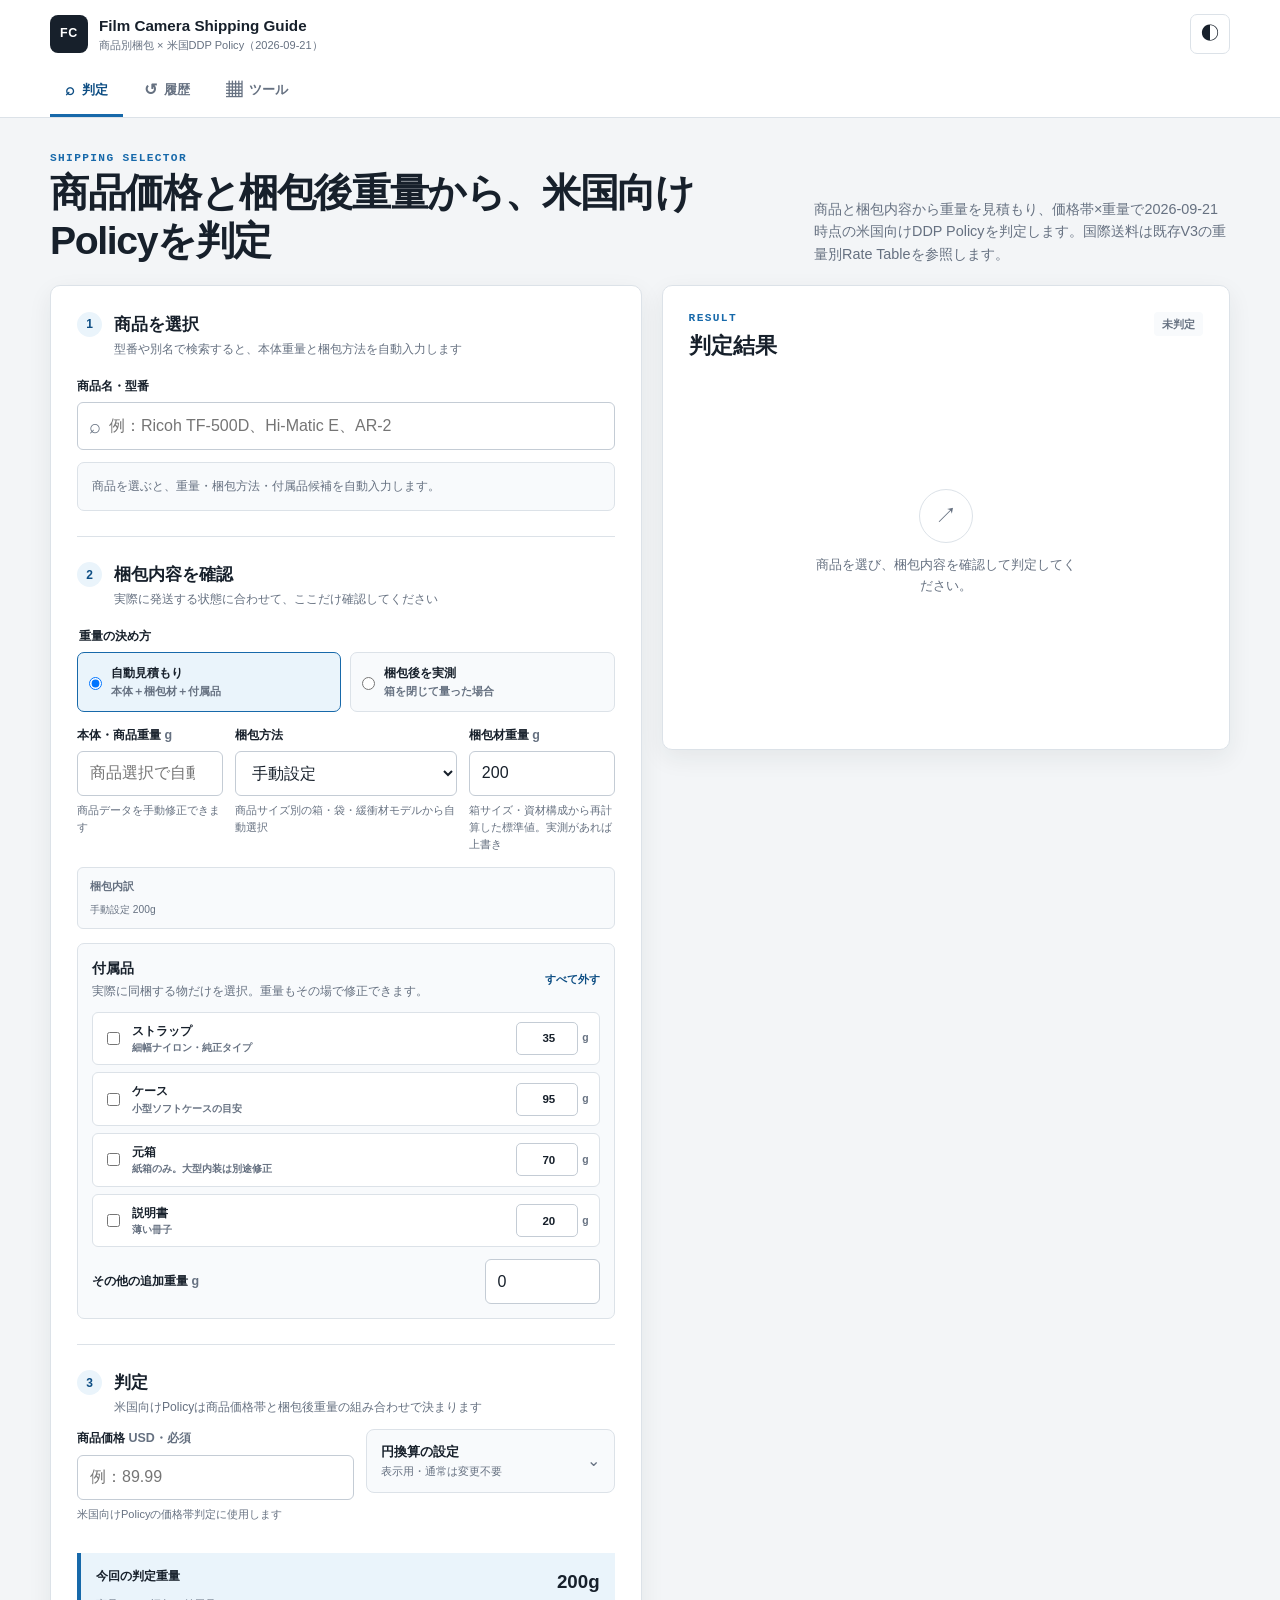
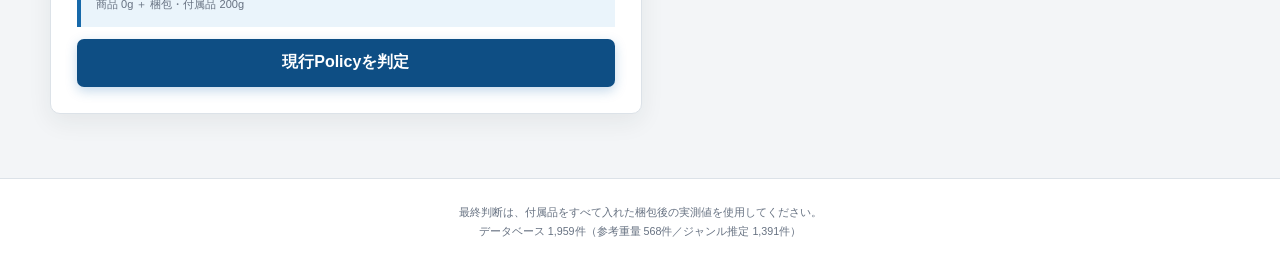
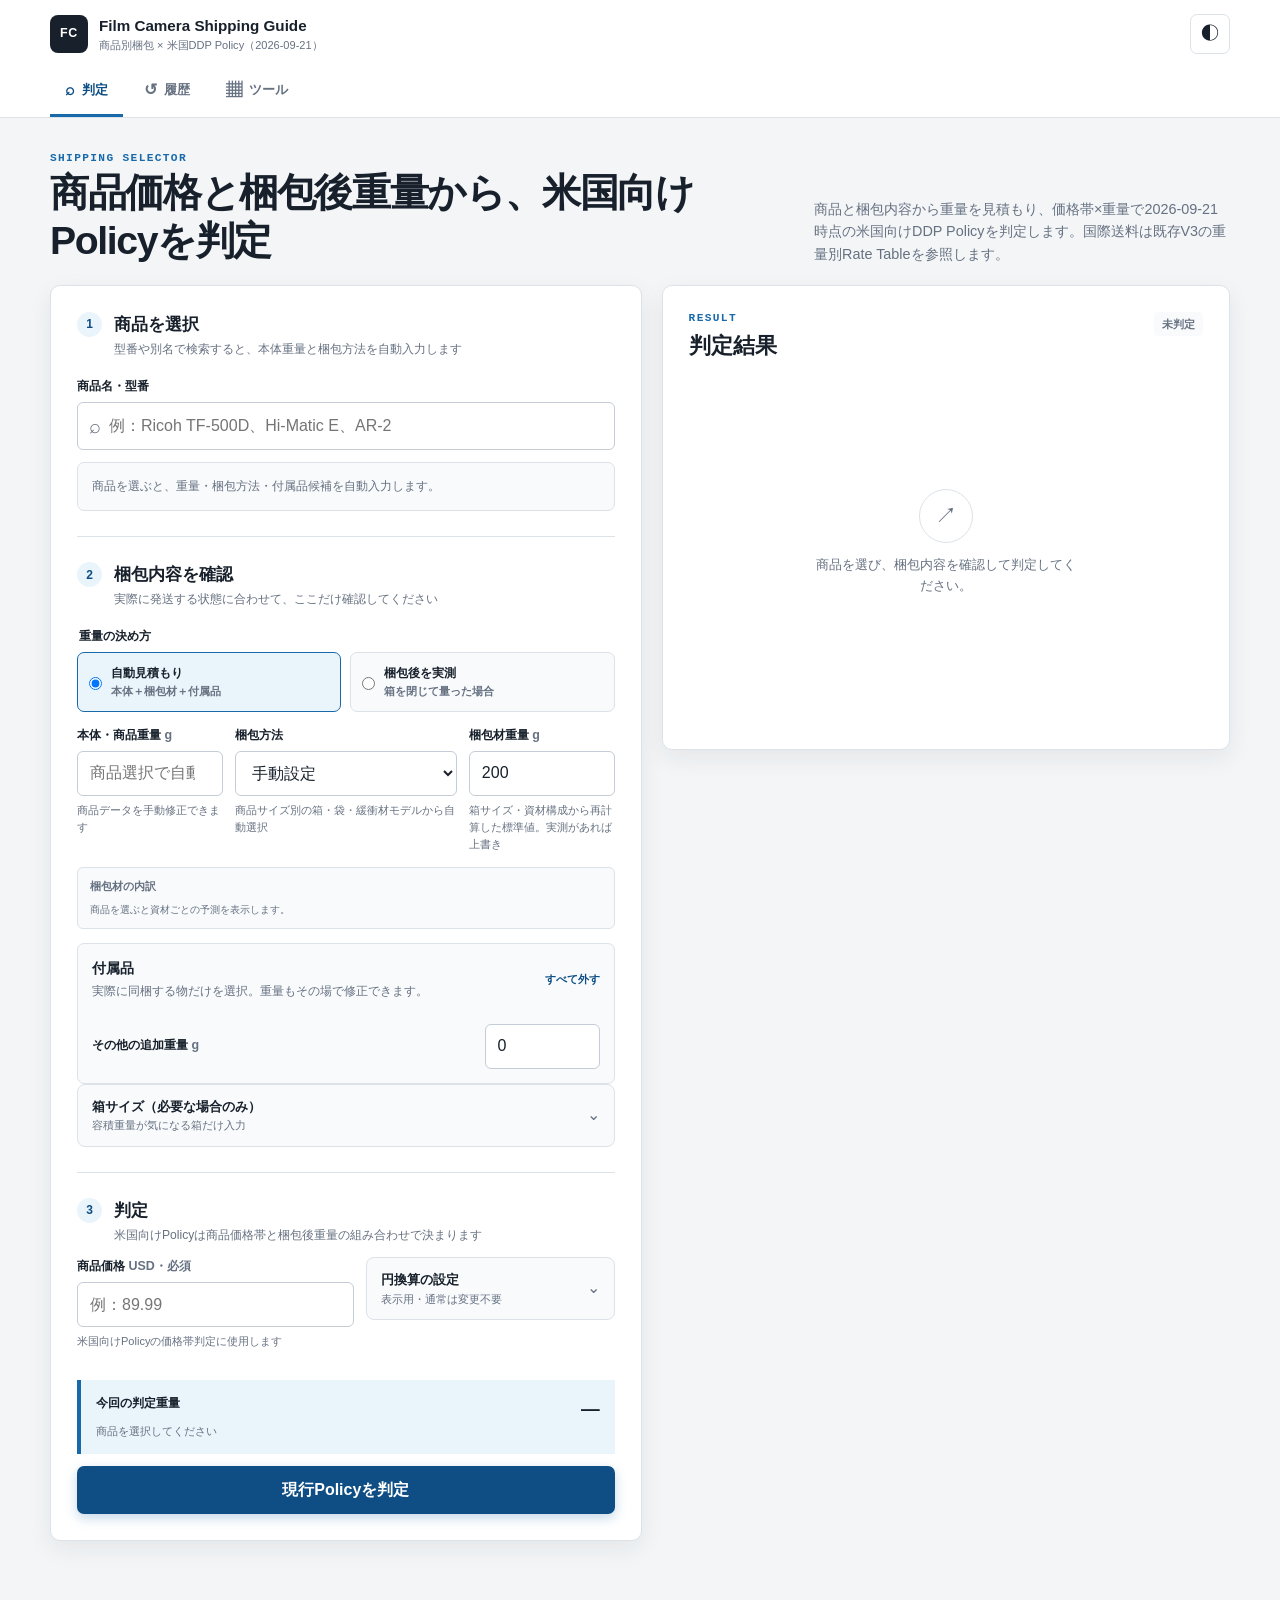
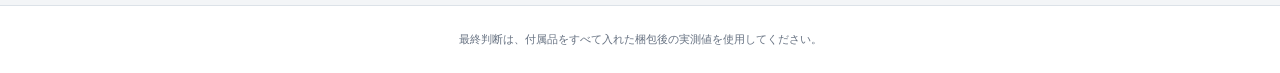
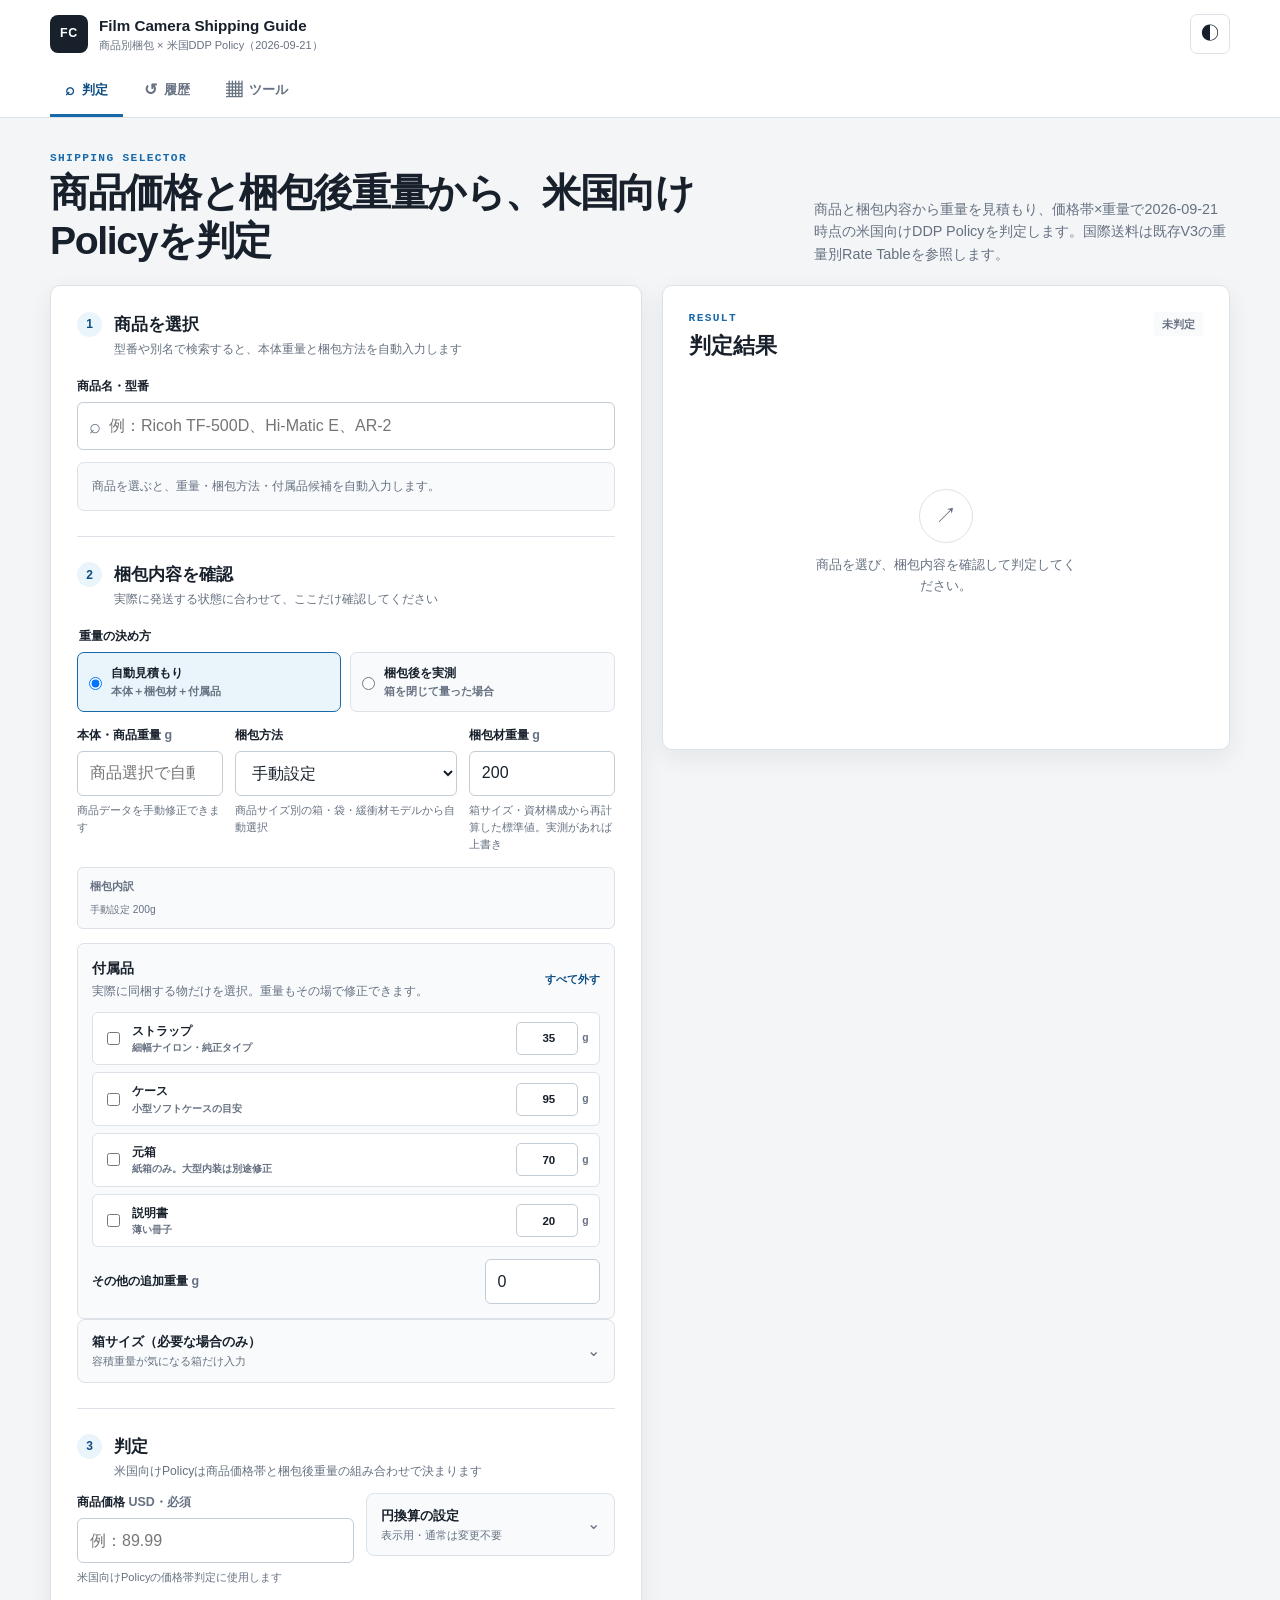
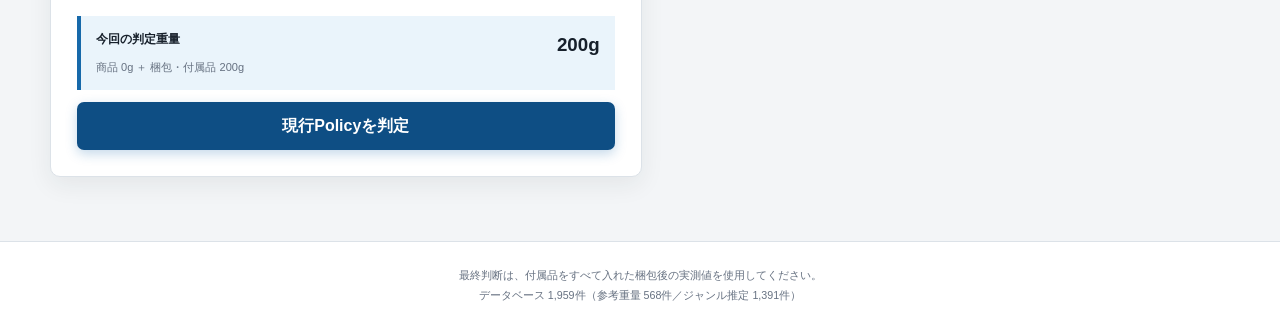
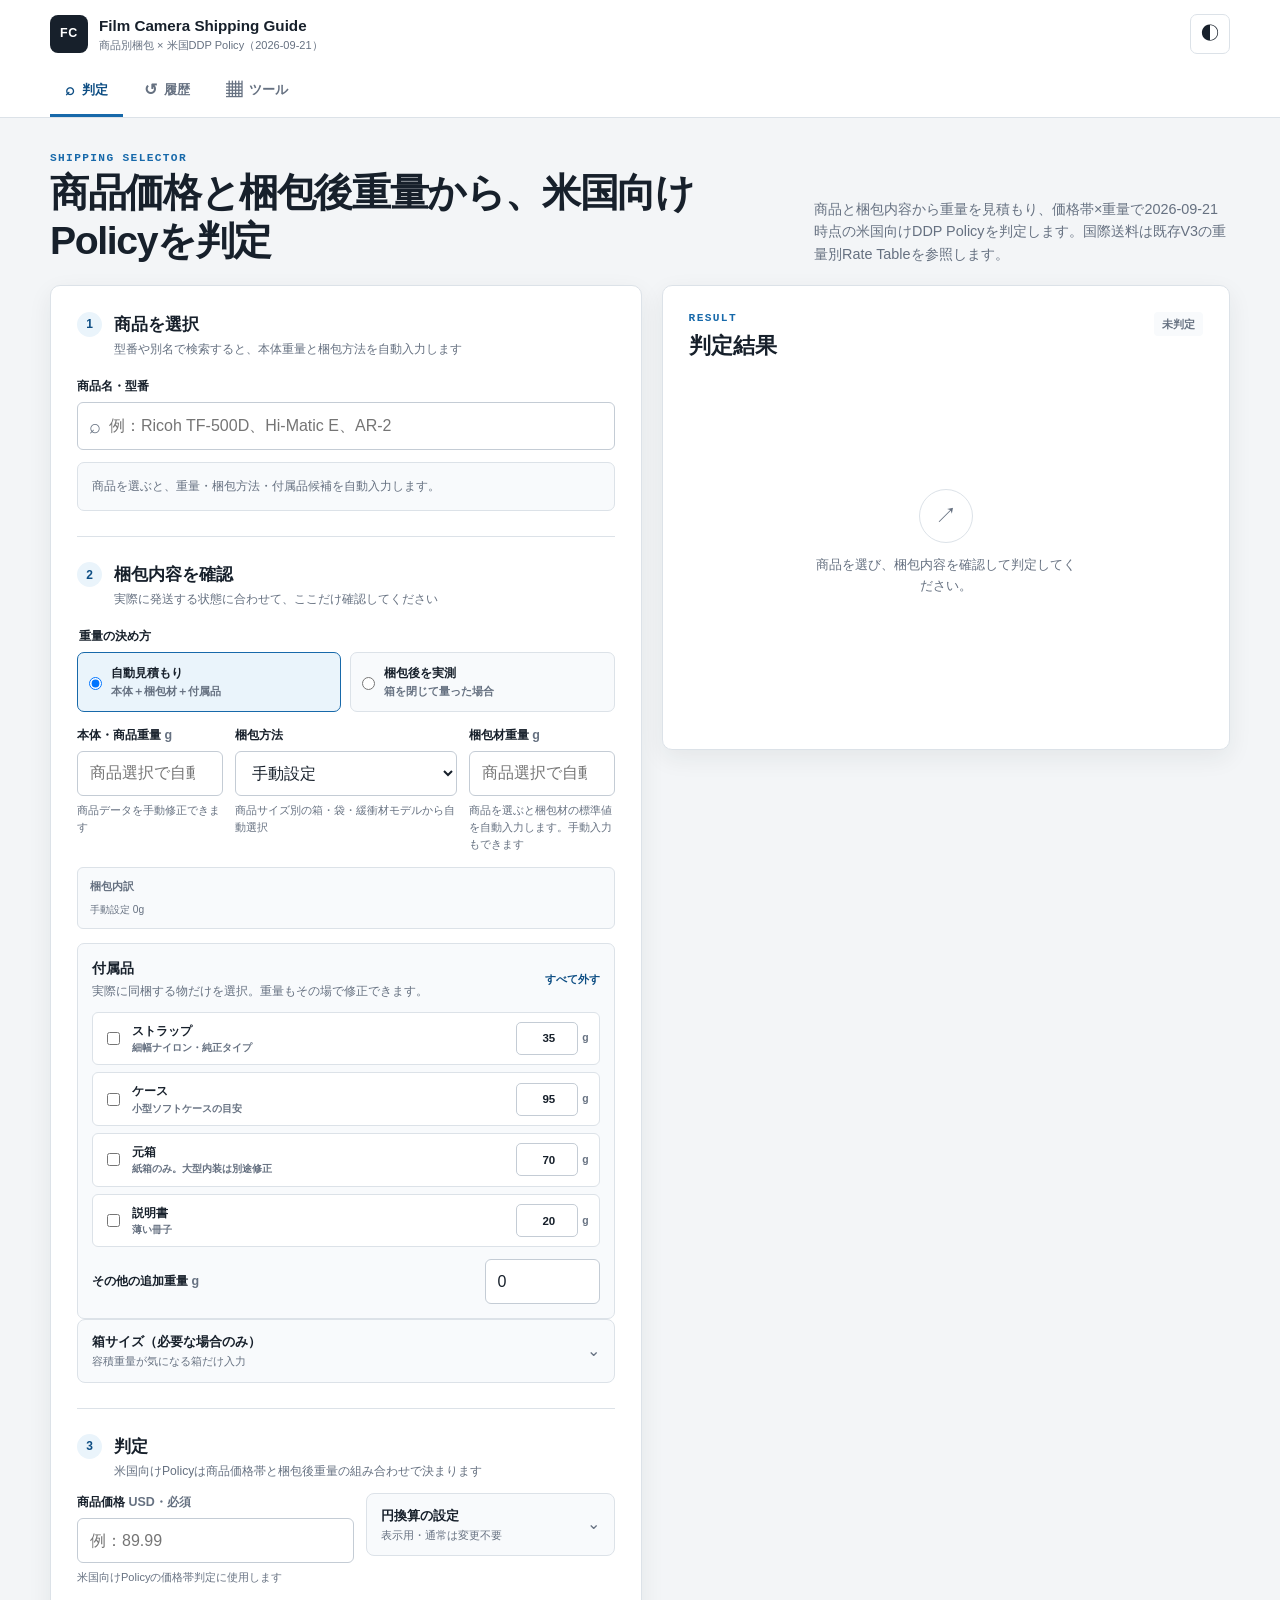
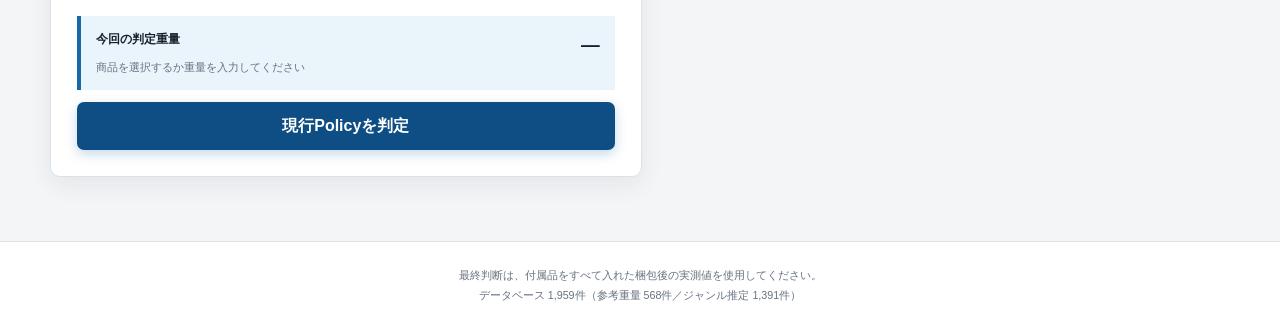
